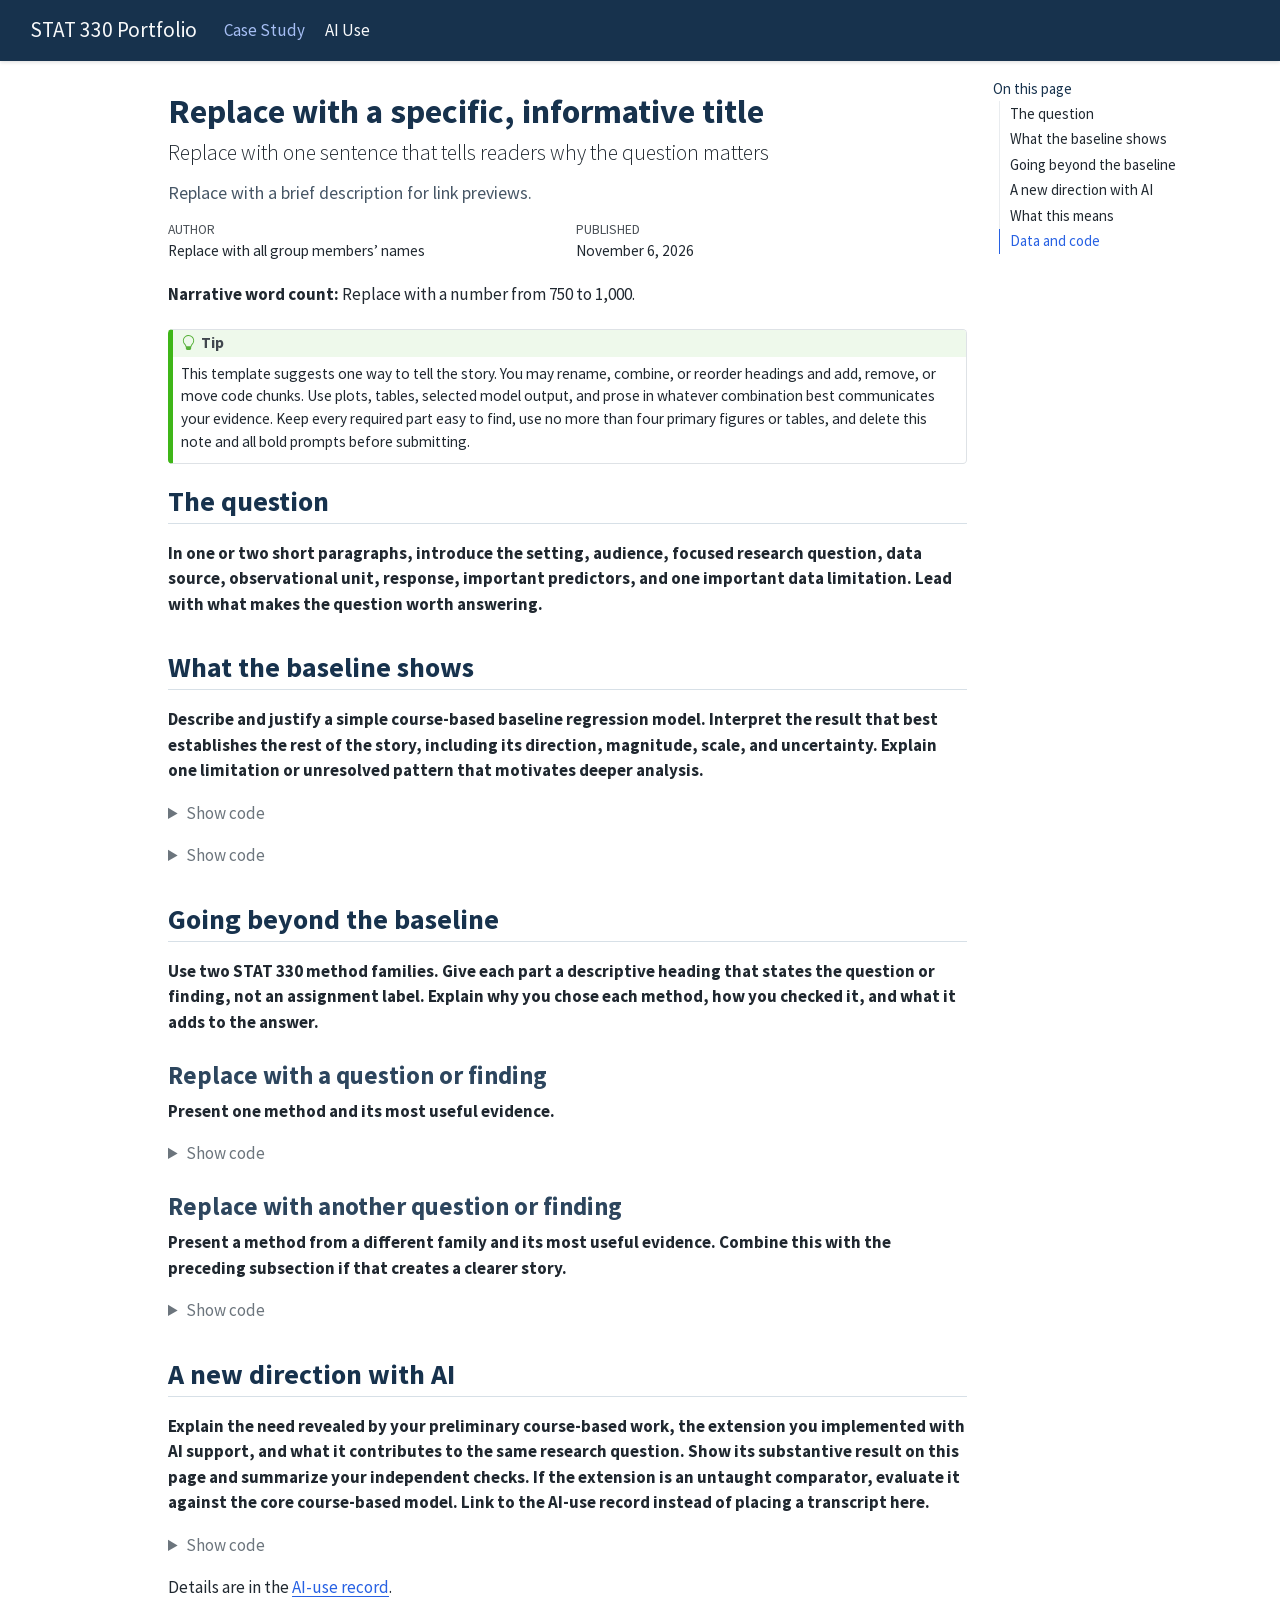
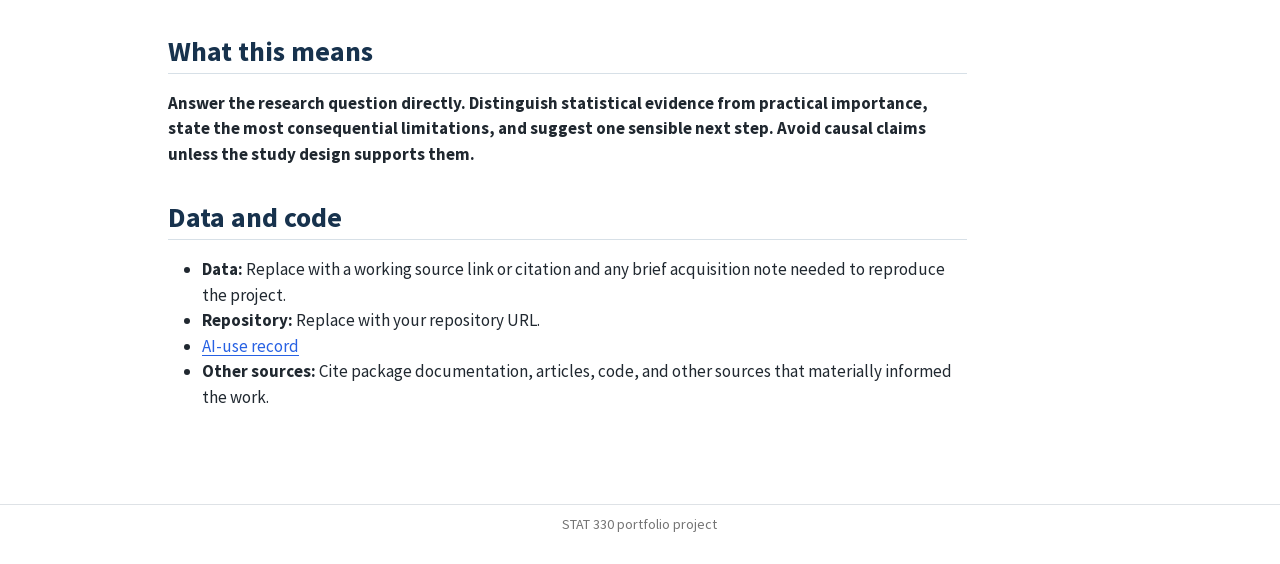
==== docs/index.html @ bcd92a67 "Moving folders" ====
<!DOCTYPE html>
<html xmlns="http://www.w3.org/1999/xhtml" lang="en" xml:lang="en"><head>

<meta charset="utf-8">
<meta name="generator" content="quarto-1.11.9">

<meta name="viewport" content="width=device-width, initial-scale=1.0, user-scalable=yes">

<meta name="author" content="Replace with all group members’ names">
<meta name="dcterms.date" content="2026-11-06">
<meta name="description" content="Replace with a brief description for link previews.">

<title>Replace with a specific, informative title – STAT 330 Portfolio</title>
<style>

span.smallcaps{font-variant: small-caps;}
div.columns{display: flex; gap: 1.5em;}
div.column{flex: auto;}
@media screen {
div.columns{gap: min(4vw, 1.5em);}
div.column{overflow-x: auto;}
}
div.hanging-indent{margin-left: 1.5em; text-indent: -1.5em;}
ul.task-list{list-style: none;}
ul.task-list li input[type="checkbox"] {
width: 0.8em;
margin: 0 0.8em 0.2em -1em;  vertical-align: middle;
}

html { -webkit-text-size-adjust: 100%; }
pre > code.sourceCode { white-space: pre; position: relative; }
pre > code.sourceCode > span { display: inline-block; line-height: 1.25; }
pre > code.sourceCode > span:empty { height: 1.2em; }
.sourceCode { overflow: visible; }
code.sourceCode > span { color: inherit; text-decoration: inherit; }
div.sourceCode { margin: 1em 0; }
pre.sourceCode { margin: 0; }
@media screen {
div.sourceCode { overflow: auto; }
}
@media print {
pre > code.sourceCode { white-space: pre-wrap; }
pre > code.sourceCode > span { text-indent: -5em; padding-left: 5em; }
}
pre.numberSource code
{ counter-reset: source-line 0; }
pre.numberSource code > span
{ position: relative; left: -4em; counter-increment: source-line; }
pre.numberSource code > span > a:first-child::before
{ content: counter(source-line);
position: relative; left: -1em; text-align: right; vertical-align: baseline;
border: none; display: inline-block;
-webkit-touch-callout: none; -webkit-user-select: none;
-khtml-user-select: none; -moz-user-select: none;
-ms-user-select: none; user-select: none;
padding: 0 4px; width: 4em;
}
pre.numberSource { margin-left: 3em; padding-left: 4px; }
div.sourceCode
{ }
@media screen {
pre > code.sourceCode > span > a:first-child::before { text-decoration: underline; }
}
</style>


<script>const headroomChanged = new CustomEvent("quarto-hrChanged", {
  detail: {},
  bubbles: true,
  cancelable: false,
  composed: false,
});

const announceDismiss = () => {
  const annEl = window.document.getElementById("quarto-announcement");
  if (annEl) {
    annEl.remove();

    const annId = annEl.getAttribute("data-announcement-id");
    window.localStorage.setItem(`quarto-announce-${annId}`, "true");
  }
};

const announceRegister = () => {
  const annEl = window.document.getElementById("quarto-announcement");
  if (annEl) {
    const annId = annEl.getAttribute("data-announcement-id");
    const isDismissed =
      window.localStorage.getItem(`quarto-announce-${annId}`) || false;
    if (isDismissed) {
      announceDismiss();
      return;
    } else {
      annEl.classList.remove("hidden");
    }

    const actionEl = annEl.querySelector(".quarto-announcement-action");
    if (actionEl) {
      actionEl.addEventListener("click", function (e) {
        e.preventDefault();
        // Hide the bar immediately
        announceDismiss();
      });
    }
  }
};

window.document.addEventListener("DOMContentLoaded", function () {
  let init = false;

  announceRegister();

  // Manage the back to top button, if one is present.
  let lastScrollTop = window.pageYOffset || document.documentElement.scrollTop;
  const scrollDownBuffer = 5;
  const scrollUpBuffer = 35;
  const btn = document.getElementById("quarto-back-to-top");
  const hideBackToTop = () => {
    btn.style.display = "none";
  };
  const showBackToTop = () => {
    btn.style.display = "inline-block";
  };
  if (btn) {
    window.document.addEventListener(
      "scroll",
      function () {
        const currentScrollTop =
          window.pageYOffset || document.documentElement.scrollTop;

        // Shows and hides the button 'intelligently' as the user scrolls
        if (currentScrollTop - scrollDownBuffer > lastScrollTop) {
          hideBackToTop();
          lastScrollTop = currentScrollTop <= 0 ? 0 : currentScrollTop;
        } else if (currentScrollTop < lastScrollTop - scrollUpBuffer) {
          showBackToTop();
          lastScrollTop = currentScrollTop <= 0 ? 0 : currentScrollTop;
        }

        // Show the button at the bottom, hides it at the top
        if (currentScrollTop <= 0) {
          hideBackToTop();
        } else if (
          window.innerHeight + currentScrollTop >=
          document.body.offsetHeight
        ) {
          showBackToTop();
        }
      },
      false
    );
  }

  function throttle(func, wait) {
    var timeout;
    return function () {
      const context = this;
      const args = arguments;
      const later = function () {
        clearTimeout(timeout);
        timeout = null;
        func.apply(context, args);
      };

      if (!timeout) {
        timeout = setTimeout(later, wait);
      }
    };
  }

  function headerOffset() {
    // Set an offset if there is are fixed top navbar
    const headerEl = window.document.querySelector("header.fixed-top");
    if (headerEl) {
      return headerEl.clientHeight;
    } else {
      return 0;
    }
  }

  function footerOffset() {
    const footerEl = window.document.querySelector("footer.footer");
    if (footerEl) {
      return footerEl.clientHeight;
    } else {
      return 0;
    }
  }

  function dashboardOffset() {
    const dashboardNavEl = window.document.getElementById(
      "quarto-dashboard-header"
    );
    if (dashboardNavEl !== null) {
      return dashboardNavEl.clientHeight;
    } else {
      return 0;
    }
  }

  function updateDocumentOffsetWithoutAnimation() {
    updateDocumentOffset(false);
  }

  function updateDocumentOffset(animated) {
    // set body offset
    const topOffset = headerOffset();
    const bodyOffset = topOffset + footerOffset() + dashboardOffset();
    const bodyEl = window.document.body;
    bodyEl.setAttribute("data-bs-offset", topOffset);
    bodyEl.style.paddingTop = topOffset + "px";

    // deal with sidebar offsets
    const sidebars = window.document.querySelectorAll(
      ".sidebar, .headroom-target"
    );
    sidebars.forEach((sidebar) => {
      if (!animated) {
        sidebar.classList.add("notransition");
        // Remove the no transition class after the animation has time to complete
        setTimeout(function () {
          sidebar.classList.remove("notransition");
        }, 201);
      }

      if (window.Headroom && sidebar.classList.contains("sidebar-unpinned")) {
        sidebar.style.top = "0";
        sidebar.style.maxHeight = "100vh";
      } else {
        sidebar.style.top = topOffset + "px";
        sidebar.style.maxHeight = "calc(100vh - " + topOffset + "px)";
      }
    });

    // allow space for footer
    const mainContainer = window.document.querySelector(".quarto-container");
    if (mainContainer) {
      mainContainer.style.minHeight = "calc(100vh - " + bodyOffset + "px)";
    }

    // link offset
    let linkStyle = window.document.querySelector("#quarto-target-style");
    if (!linkStyle) {
      linkStyle = window.document.createElement("style");
      linkStyle.setAttribute("id", "quarto-target-style");
      window.document.head.appendChild(linkStyle);
    }
    while (linkStyle.firstChild) {
      linkStyle.removeChild(linkStyle.firstChild);
    }
    if (topOffset > 0) {
      linkStyle.appendChild(
        window.document.createTextNode(`
      section:target::before {
        content: "";
        display: block;
        height: ${topOffset}px;
        margin: -${topOffset}px 0 0;
      }`)
      );
    }
    if (init) {
      window.dispatchEvent(headroomChanged);
    }
    init = true;
  }

  // initialize headroom
  var header = window.document.querySelector("#quarto-header");
  if (header && window.Headroom) {
    const headroom = new window.Headroom(header, {
      tolerance: 5,
      onPin: function () {
        const sidebars = window.document.querySelectorAll(
          ".sidebar, .headroom-target"
        );
        sidebars.forEach((sidebar) => {
          sidebar.classList.remove("sidebar-unpinned");
        });
        updateDocumentOffset();
      },
      onUnpin: function () {
        const sidebars = window.document.querySelectorAll(
          ".sidebar, .headroom-target"
        );
        sidebars.forEach((sidebar) => {
          sidebar.classList.add("sidebar-unpinned");
        });
        updateDocumentOffset();
      },
    });
    headroom.init();

    let frozen = false;
    window.quartoToggleHeadroom = function () {
      if (frozen) {
        headroom.unfreeze();
        frozen = false;
      } else {
        headroom.freeze();
        frozen = true;
      }
    };
  }

  window.addEventListener(
    "hashchange",
    function (e) {
      if (
        getComputedStyle(document.documentElement).scrollBehavior !== "smooth"
      ) {
        window.scrollTo(0, window.pageYOffset - headerOffset());
      }
    },
    false
  );

  // Observe size changed for the header
  const headerEl = window.document.querySelector("header.fixed-top");
  if (headerEl && window.ResizeObserver) {
    const observer = new window.ResizeObserver(() => {
      setTimeout(updateDocumentOffsetWithoutAnimation, 0);
    });
    observer.observe(headerEl, {
      attributes: true,
      childList: true,
      characterData: true,
    });
  } else {
    window.addEventListener(
      "resize",
      throttle(updateDocumentOffsetWithoutAnimation, 50)
    );
  }
  setTimeout(updateDocumentOffsetWithoutAnimation, 250);

  // fixup index.html links if we aren't on the filesystem
  if (window.location.protocol !== "file:") {
    const links = window.document.querySelectorAll("a");
    for (let i = 0; i < links.length; i++) {
      if (links[i].href) {
        links[i].dataset.originalHref = links[i].href;
        // only strip index.html at the end of the path (optionally followed
        // by a query or fragment) so that files like index.html.md
        // (alternate-format twins) are left alone (#14667)
        links[i].href = links[i].href.replace(/\/index\.html(?=[?#]|$)/, "/");
      }
    }

    // Fixup any sharing links that require urls
    // Append url to any sharing urls
    const sharingLinks = window.document.querySelectorAll(
      "a.sidebar-tools-main-item, a.quarto-navigation-tool, a.quarto-navbar-tools, a.quarto-navbar-tools-item"
    );
    for (let i = 0; i < sharingLinks.length; i++) {
      const sharingLink = sharingLinks[i];
      const href = sharingLink.getAttribute("href");
      if (href) {
        sharingLink.setAttribute(
          "href",
          href.replace("|url|", window.location.href)
        );
      }
    }

    // Scroll the active navigation item into view, if necessary
    const navSidebar = window.document.querySelector("nav#quarto-sidebar");
    if (navSidebar) {
      // Find the active item
      const activeItem = navSidebar.querySelector("li.sidebar-item a.active");
      if (activeItem) {
        // Wait for the scroll height and height to resolve by observing size changes on the
        // nav element that is scrollable
        const resizeObserver = new ResizeObserver((_entries) => {
          // The bottom of the element
          const elBottom = activeItem.offsetTop;
          const viewBottom = navSidebar.scrollTop + navSidebar.clientHeight;

          // The element height and scroll height are the same, then we are still loading
          if (viewBottom !== navSidebar.scrollHeight) {
            // Determine if the item isn't visible and scroll to it
            if (elBottom >= viewBottom) {
              navSidebar.scrollTop = elBottom;
            }

            // stop observing now since we've completed the scroll
            resizeObserver.unobserve(navSidebar);
          }
        });
        resizeObserver.observe(navSidebar);
      }
    }
  }
});
</script>
<script>/*!
 * headroom.js v0.12.0 - Give your page some headroom. Hide your header until you need it
 * Copyright (c) 2020 Nick Williams - http://wicky.nillia.ms/headroom.js
 * License: MIT
 */

!function(t,n){"object"==typeof exports&&"undefined"!=typeof module?module.exports=n():"function"==typeof define&&define.amd?define(n):(t=t||self).Headroom=n()}(this,function(){"use strict";function t(){return"undefined"!=typeof window}function d(t){return function(t){return t&&t.document&&function(t){return 9===t.nodeType}(t.document)}(t)?function(t){var n=t.document,o=n.body,s=n.documentElement;return{scrollHeight:function(){return Math.max(o.scrollHeight,s.scrollHeight,o.offsetHeight,s.offsetHeight,o.clientHeight,s.clientHeight)},height:function(){return t.innerHeight||s.clientHeight||o.clientHeight},scrollY:function(){return void 0!==t.pageYOffset?t.pageYOffset:(s||o.parentNode||o).scrollTop}}}(t):function(t){return{scrollHeight:function(){return Math.max(t.scrollHeight,t.offsetHeight,t.clientHeight)},height:function(){return Math.max(t.offsetHeight,t.clientHeight)},scrollY:function(){return t.scrollTop}}}(t)}function n(t,s,e){var n,o=function(){var n=!1;try{var t={get passive(){n=!0}};window.addEventListener("test",t,t),window.removeEventListener("test",t,t)}catch(t){n=!1}return n}(),i=!1,r=d(t),l=r.scrollY(),a={};function c(){var t=Math.round(r.scrollY()),n=r.height(),o=r.scrollHeight();a.scrollY=t,a.lastScrollY=l,a.direction=l<t?"down":"up",a.distance=Math.abs(t-l),a.isOutOfBounds=t<0||o<t+n,a.top=t<=s.offset[a.direction],a.bottom=o<=t+n,a.toleranceExceeded=a.distance>s.tolerance[a.direction],e(a),l=t,i=!1}function h(){i||(i=!0,n=requestAnimationFrame(c))}var u=!!o&&{passive:!0,capture:!1};return t.addEventListener("scroll",h,u),c(),{destroy:function(){cancelAnimationFrame(n),t.removeEventListener("scroll",h,u)}}}function o(t){return t===Object(t)?t:{down:t,up:t}}function s(t,n){n=n||{},Object.assign(this,s.options,n),this.classes=Object.assign({},s.options.classes,n.classes),this.elem=t,this.tolerance=o(this.tolerance),this.offset=o(this.offset),this.initialised=!1,this.frozen=!1}return s.prototype={constructor:s,init:function(){return s.cutsTheMustard&&!this.initialised&&(this.addClass("initial"),this.initialised=!0,setTimeout(function(t){t.scrollTracker=n(t.scroller,{offset:t.offset,tolerance:t.tolerance},t.update.bind(t))},100,this)),this},destroy:function(){this.initialised=!1,Object.keys(this.classes).forEach(this.removeClass,this),this.scrollTracker.destroy()},unpin:function(){!this.hasClass("pinned")&&this.hasClass("unpinned")||(this.addClass("unpinned"),this.removeClass("pinned"),this.onUnpin&&this.onUnpin.call(this))},pin:function(){this.hasClass("unpinned")&&(this.addClass("pinned"),this.removeClass("unpinned"),this.onPin&&this.onPin.call(this))},freeze:function(){this.frozen=!0,this.addClass("frozen")},unfreeze:function(){this.frozen=!1,this.removeClass("frozen")},top:function(){this.hasClass("top")||(this.addClass("top"),this.removeClass("notTop"),this.onTop&&this.onTop.call(this))},notTop:function(){this.hasClass("notTop")||(this.addClass("notTop"),this.removeClass("top"),this.onNotTop&&this.onNotTop.call(this))},bottom:function(){this.hasClass("bottom")||(this.addClass("bottom"),this.removeClass("notBottom"),this.onBottom&&this.onBottom.call(this))},notBottom:function(){this.hasClass("notBottom")||(this.addClass("notBottom"),this.removeClass("bottom"),this.onNotBottom&&this.onNotBottom.call(this))},shouldUnpin:function(t){return"down"===t.direction&&!t.top&&t.toleranceExceeded},shouldPin:function(t){return"up"===t.direction&&t.toleranceExceeded||t.top},addClass:function(t){this.elem.classList.add.apply(this.elem.classList,this.classes[t].split(" "))},removeClass:function(t){this.elem.classList.remove.apply(this.elem.classList,this.classes[t].split(" "))},hasClass:function(t){return this.classes[t].split(" ").every(function(t){return this.classList.contains(t)},this.elem)},update:function(t){t.isOutOfBounds||!0!==this.frozen&&(t.top?this.top():this.notTop(),t.bottom?this.bottom():this.notBottom(),this.shouldUnpin(t)?this.unpin():this.shouldPin(t)&&this.pin())}},s.options={tolerance:{up:0,down:0},offset:0,scroller:t()?window:null,classes:{frozen:"headroom--frozen",pinned:"headroom--pinned",unpinned:"headroom--unpinned",top:"headroom--top",notTop:"headroom--not-top",bottom:"headroom--bottom",notBottom:"headroom--not-bottom",initial:"headroom"}},s.cutsTheMustard=!!(t()&&function(){}.bind&&"classList"in document.documentElement&&Object.assign&&Object.keys&&requestAnimationFrame),s});
</script>
<script>/*!
 * clipboard.js v2.0.11
 * https://clipboardjs.com/
 *
 * Licensed MIT © Zeno Rocha
 */
!function(t,e){"object"==typeof exports&&"object"==typeof module?module.exports=e():"function"==typeof define&&define.amd?define([],e):"object"==typeof exports?exports.ClipboardJS=e():t.ClipboardJS=e()}(this,function(){return n={686:function(t,e,n){"use strict";n.d(e,{default:function(){return b}});var e=n(279),i=n.n(e),e=n(370),u=n.n(e),e=n(817),r=n.n(e);function c(t){try{return document.execCommand(t)}catch(t){return}}var a=function(t){t=r()(t);return c("cut"),t};function o(t,e){var n,o,t=(n=t,o="rtl"===document.documentElement.getAttribute("dir"),(t=document.createElement("textarea")).style.fontSize="12pt",t.style.border="0",t.style.padding="0",t.style.margin="0",t.style.position="absolute",t.style[o?"right":"left"]="-9999px",o=window.pageYOffset||document.documentElement.scrollTop,t.style.top="".concat(o,"px"),t.setAttribute("readonly",""),t.value=n,t);return e.container.appendChild(t),e=r()(t),c("copy"),t.remove(),e}var f=function(t){var e=1<arguments.length&&void 0!==arguments[1]?arguments[1]:{container:document.body},n="";return"string"==typeof t?n=o(t,e):t instanceof HTMLInputElement&&!["text","search","url","tel","password"].includes(null==t?void 0:t.type)?n=o(t.value,e):(n=r()(t),c("copy")),n};function l(t){return(l="function"==typeof Symbol&&"symbol"==typeof Symbol.iterator?function(t){return typeof t}:function(t){return t&&"function"==typeof Symbol&&t.constructor===Symbol&&t!==Symbol.prototype?"symbol":typeof t})(t)}var s=function(){var t=0<arguments.length&&void 0!==arguments[0]?arguments[0]:{},e=t.action,n=void 0===e?"copy":e,o=t.container,e=t.target,t=t.text;if("copy"!==n&&"cut"!==n)throw new Error('Invalid "action" value, use either "copy" or "cut"');if(void 0!==e){if(!e||"object"!==l(e)||1!==e.nodeType)throw new Error('Invalid "target" value, use a valid Element');if("copy"===n&&e.hasAttribute("disabled"))throw new Error('Invalid "target" attribute. Please use "readonly" instead of "disabled" attribute');if("cut"===n&&(e.hasAttribute("readonly")||e.hasAttribute("disabled")))throw new Error('Invalid "target" attribute. You can\'t cut text from elements with "readonly" or "disabled" attributes')}return t?f(t,{container:o}):e?"cut"===n?a(e):f(e,{container:o}):void 0};function p(t){return(p="function"==typeof Symbol&&"symbol"==typeof Symbol.iterator?function(t){return typeof t}:function(t){return t&&"function"==typeof Symbol&&t.constructor===Symbol&&t!==Symbol.prototype?"symbol":typeof t})(t)}function d(t,e){for(var n=0;n<e.length;n++){var o=e[n];o.enumerable=o.enumerable||!1,o.configurable=!0,"value"in o&&(o.writable=!0),Object.defineProperty(t,o.key,o)}}function y(t,e){return(y=Object.setPrototypeOf||function(t,e){return t.__proto__=e,t})(t,e)}function h(n){var o=function(){if("undefined"==typeof Reflect||!Reflect.construct)return!1;if(Reflect.construct.sham)return!1;if("function"==typeof Proxy)return!0;try{return Date.prototype.toString.call(Reflect.construct(Date,[],function(){})),!0}catch(t){return!1}}();return function(){var t,e=v(n);return t=o?(t=v(this).constructor,Reflect.construct(e,arguments,t)):e.apply(this,arguments),e=this,!(t=t)||"object"!==p(t)&&"function"!=typeof t?function(t){if(void 0!==t)return t;throw new ReferenceError("this hasn't been initialised - super() hasn't been called")}(e):t}}function v(t){return(v=Object.setPrototypeOf?Object.getPrototypeOf:function(t){return t.__proto__||Object.getPrototypeOf(t)})(t)}function m(t,e){t="data-clipboard-".concat(t);if(e.hasAttribute(t))return e.getAttribute(t)}var b=function(){!function(t,e){if("function"!=typeof e&&null!==e)throw new TypeError("Super expression must either be null or a function");t.prototype=Object.create(e&&e.prototype,{constructor:{value:t,writable:!0,configurable:!0}}),e&&y(t,e)}(r,i());var t,e,n,o=h(r);function r(t,e){var n;return function(t){if(!(t instanceof r))throw new TypeError("Cannot call a class as a function")}(this),(n=o.call(this)).resolveOptions(e),n.listenClick(t),n}return t=r,n=[{key:"copy",value:function(t){var e=1<arguments.length&&void 0!==arguments[1]?arguments[1]:{container:document.body};return f(t,e)}},{key:"cut",value:function(t){return a(t)}},{key:"isSupported",value:function(){var t=0<arguments.length&&void 0!==arguments[0]?arguments[0]:["copy","cut"],t="string"==typeof t?[t]:t,e=!!document.queryCommandSupported;return t.forEach(function(t){e=e&&!!document.queryCommandSupported(t)}),e}}],(e=[{key:"resolveOptions",value:function(){var t=0<arguments.length&&void 0!==arguments[0]?arguments[0]:{};this.action="function"==typeof t.action?t.action:this.defaultAction,this.target="function"==typeof t.target?t.target:this.defaultTarget,this.text="function"==typeof t.text?t.text:this.defaultText,this.container="object"===p(t.container)?t.container:document.body}},{key:"listenClick",value:function(t){var e=this;this.listener=u()(t,"click",function(t){return e.onClick(t)})}},{key:"onClick",value:function(t){var e=t.delegateTarget||t.currentTarget,n=this.action(e)||"copy",t=s({action:n,container:this.container,target:this.target(e),text:this.text(e)});this.emit(t?"success":"error",{action:n,text:t,trigger:e,clearSelection:function(){e&&e.focus(),window.getSelection().removeAllRanges()}})}},{key:"defaultAction",value:function(t){return m("action",t)}},{key:"defaultTarget",value:function(t){t=m("target",t);if(t)return document.querySelector(t)}},{key:"defaultText",value:function(t){return m("text",t)}},{key:"destroy",value:function(){this.listener.destroy()}}])&&d(t.prototype,e),n&&d(t,n),r}()},828:function(t){var e;"undefined"==typeof Element||Element.prototype.matches||((e=Element.prototype).matches=e.matchesSelector||e.mozMatchesSelector||e.msMatchesSelector||e.oMatchesSelector||e.webkitMatchesSelector),t.exports=function(t,e){for(;t&&9!==t.nodeType;){if("function"==typeof t.matches&&t.matches(e))return t;t=t.parentNode}}},438:function(t,e,n){var u=n(828);function i(t,e,n,o,r){var i=function(e,n,t,o){return function(t){t.delegateTarget=u(t.target,n),t.delegateTarget&&o.call(e,t)}}.apply(this,arguments);return t.addEventListener(n,i,r),{destroy:function(){t.removeEventListener(n,i,r)}}}t.exports=function(t,e,n,o,r){return"function"==typeof t.addEventListener?i.apply(null,arguments):"function"==typeof n?i.bind(null,document).apply(null,arguments):("string"==typeof t&&(t=document.querySelectorAll(t)),Array.prototype.map.call(t,function(t){return i(t,e,n,o,r)}))}},879:function(t,n){n.node=function(t){return void 0!==t&&t instanceof HTMLElement&&1===t.nodeType},n.nodeList=function(t){var e=Object.prototype.toString.call(t);return void 0!==t&&("[object NodeList]"===e||"[object HTMLCollection]"===e)&&"length"in t&&(0===t.length||n.node(t[0]))},n.string=function(t){return"string"==typeof t||t instanceof String},n.fn=function(t){return"[object Function]"===Object.prototype.toString.call(t)}},370:function(t,e,n){var f=n(879),l=n(438);t.exports=function(t,e,n){if(!t&&!e&&!n)throw new Error("Missing required arguments");if(!f.string(e))throw new TypeError("Second argument must be a String");if(!f.fn(n))throw new TypeError("Third argument must be a Function");if(f.node(t))return c=e,a=n,(u=t).addEventListener(c,a),{destroy:function(){u.removeEventListener(c,a)}};if(f.nodeList(t))return o=t,r=e,i=n,Array.prototype.forEach.call(o,function(t){t.addEventListener(r,i)}),{destroy:function(){Array.prototype.forEach.call(o,function(t){t.removeEventListener(r,i)})}};if(f.string(t))return t=t,e=e,n=n,l(document.body,t,e,n);throw new TypeError("First argument must be a String, HTMLElement, HTMLCollection, or NodeList");var o,r,i,u,c,a}},817:function(t){t.exports=function(t){var e,n="SELECT"===t.nodeName?(t.focus(),t.value):"INPUT"===t.nodeName||"TEXTAREA"===t.nodeName?((e=t.hasAttribute("readonly"))||t.setAttribute("readonly",""),t.select(),t.setSelectionRange(0,t.value.length),e||t.removeAttribute("readonly"),t.value):(t.hasAttribute("contenteditable")&&t.focus(),n=window.getSelection(),(e=document.createRange()).selectNodeContents(t),n.removeAllRanges(),n.addRange(e),n.toString());return n}},279:function(t){function e(){}e.prototype={on:function(t,e,n){var o=this.e||(this.e={});return(o[t]||(o[t]=[])).push({fn:e,ctx:n}),this},once:function(t,e,n){var o=this;function r(){o.off(t,r),e.apply(n,arguments)}return r._=e,this.on(t,r,n)},emit:function(t){for(var e=[].slice.call(arguments,1),n=((this.e||(this.e={}))[t]||[]).slice(),o=0,r=n.length;o<r;o++)n[o].fn.apply(n[o].ctx,e);return this},off:function(t,e){var n=this.e||(this.e={}),o=n[t],r=[];if(o&&e)for(var i=0,u=o.length;i<u;i++)o[i].fn!==e&&o[i].fn._!==e&&r.push(o[i]);return r.length?n[t]=r:delete n[t],this}},t.exports=e,t.exports.TinyEmitter=e}},r={},o.n=function(t){var e=t&&t.__esModule?function(){return t.default}:function(){return t};return o.d(e,{a:e}),e},o.d=function(t,e){for(var n in e)o.o(e,n)&&!o.o(t,n)&&Object.defineProperty(t,n,{enumerable:!0,get:e[n]})},o.o=function(t,e){return Object.prototype.hasOwnProperty.call(t,e)},o(686).default;function o(t){if(r[t])return r[t].exports;var e=r[t]={exports:{}};return n[t](e,e.exports,o),e.exports}var n,r});</script>
<script src="[data-uri]" type="module"></script>
<script src="[data-uri]" type="module"></script>
<script src="[data-uri]" type="module"></script>
<script>/**
 * @popperjs/core v2.11.7 - MIT License
 */

!function(e,t){"object"==typeof exports&&"undefined"!=typeof module?t(exports):"function"==typeof define&&define.amd?define(["exports"],t):t((e="undefined"!=typeof globalThis?globalThis:e||self).Popper={})}(this,(function(e){"use strict";function t(e){if(null==e)return window;if("[object Window]"!==e.toString()){var t=e.ownerDocument;return t&&t.defaultView||window}return e}function n(e){return e instanceof t(e).Element||e instanceof Element}function r(e){return e instanceof t(e).HTMLElement||e instanceof HTMLElement}function o(e){return"undefined"!=typeof ShadowRoot&&(e instanceof t(e).ShadowRoot||e instanceof ShadowRoot)}var i=Math.max,a=Math.min,s=Math.round;function f(){var e=navigator.userAgentData;return null!=e&&e.brands&&Array.isArray(e.brands)?e.brands.map((function(e){return e.brand+"/"+e.version})).join(" "):navigator.userAgent}function c(){return!/^((?!chrome|android).)*safari/i.test(f())}function p(e,o,i){void 0===o&&(o=!1),void 0===i&&(i=!1);var a=e.getBoundingClientRect(),f=1,p=1;o&&r(e)&&(f=e.offsetWidth>0&&s(a.width)/e.offsetWidth||1,p=e.offsetHeight>0&&s(a.height)/e.offsetHeight||1);var u=(n(e)?t(e):window).visualViewport,l=!c()&&i,d=(a.left+(l&&u?u.offsetLeft:0))/f,h=(a.top+(l&&u?u.offsetTop:0))/p,m=a.width/f,v=a.height/p;return{width:m,height:v,top:h,right:d+m,bottom:h+v,left:d,x:d,y:h}}function u(e){var n=t(e);return{scrollLeft:n.pageXOffset,scrollTop:n.pageYOffset}}function l(e){return e?(e.nodeName||"").toLowerCase():null}function d(e){return((n(e)?e.ownerDocument:e.document)||window.document).documentElement}function h(e){return p(d(e)).left+u(e).scrollLeft}function m(e){return t(e).getComputedStyle(e)}function v(e){var t=m(e),n=t.overflow,r=t.overflowX,o=t.overflowY;return/auto|scroll|overlay|hidden/.test(n+o+r)}function y(e,n,o){void 0===o&&(o=!1);var i,a,f=r(n),c=r(n)&&function(e){var t=e.getBoundingClientRect(),n=s(t.width)/e.offsetWidth||1,r=s(t.height)/e.offsetHeight||1;return 1!==n||1!==r}(n),m=d(n),y=p(e,c,o),g={scrollLeft:0,scrollTop:0},b={x:0,y:0};return(f||!f&&!o)&&(("body"!==l(n)||v(m))&&(g=(i=n)!==t(i)&&r(i)?{scrollLeft:(a=i).scrollLeft,scrollTop:a.scrollTop}:u(i)),r(n)?((b=p(n,!0)).x+=n.clientLeft,b.y+=n.clientTop):m&&(b.x=h(m))),{x:y.left+g.scrollLeft-b.x,y:y.top+g.scrollTop-b.y,width:y.width,height:y.height}}function g(e){var t=p(e),n=e.offsetWidth,r=e.offsetHeight;return Math.abs(t.width-n)<=1&&(n=t.width),Math.abs(t.height-r)<=1&&(r=t.height),{x:e.offsetLeft,y:e.offsetTop,width:n,height:r}}function b(e){return"html"===l(e)?e:e.assignedSlot||e.parentNode||(o(e)?e.host:null)||d(e)}function x(e){return["html","body","#document"].indexOf(l(e))>=0?e.ownerDocument.body:r(e)&&v(e)?e:x(b(e))}function w(e,n){var r;void 0===n&&(n=[]);var o=x(e),i=o===(null==(r=e.ownerDocument)?void 0:r.body),a=t(o),s=i?[a].concat(a.visualViewport||[],v(o)?o:[]):o,f=n.concat(s);return i?f:f.concat(w(b(s)))}function O(e){return["table","td","th"].indexOf(l(e))>=0}function j(e){return r(e)&&"fixed"!==m(e).position?e.offsetParent:null}function E(e){for(var n=t(e),i=j(e);i&&O(i)&&"static"===m(i).position;)i=j(i);return i&&("html"===l(i)||"body"===l(i)&&"static"===m(i).position)?n:i||function(e){var t=/firefox/i.test(f());if(/Trident/i.test(f())&&r(e)&&"fixed"===m(e).position)return null;var n=b(e);for(o(n)&&(n=n.host);r(n)&&["html","body"].indexOf(l(n))<0;){var i=m(n);if("none"!==i.transform||"none"!==i.perspective||"paint"===i.contain||-1!==["transform","perspective"].indexOf(i.willChange)||t&&"filter"===i.willChange||t&&i.filter&&"none"!==i.filter)return n;n=n.parentNode}return null}(e)||n}var D="top",A="bottom",L="right",P="left",M="auto",k=[D,A,L,P],W="start",B="end",H="viewport",T="popper",R=k.reduce((function(e,t){return e.concat([t+"-"+W,t+"-"+B])}),[]),S=[].concat(k,[M]).reduce((function(e,t){return e.concat([t,t+"-"+W,t+"-"+B])}),[]),V=["beforeRead","read","afterRead","beforeMain","main","afterMain","beforeWrite","write","afterWrite"];function q(e){var t=new Map,n=new Set,r=[];function o(e){n.add(e.name),[].concat(e.requires||[],e.requiresIfExists||[]).forEach((function(e){if(!n.has(e)){var r=t.get(e);r&&o(r)}})),r.push(e)}return e.forEach((function(e){t.set(e.name,e)})),e.forEach((function(e){n.has(e.name)||o(e)})),r}function C(e){return e.split("-")[0]}function N(e,t){var n=t.getRootNode&&t.getRootNode();if(e.contains(t))return!0;if(n&&o(n)){var r=t;do{if(r&&e.isSameNode(r))return!0;r=r.parentNode||r.host}while(r)}return!1}function I(e){return Object.assign({},e,{left:e.x,top:e.y,right:e.x+e.width,bottom:e.y+e.height})}function _(e,r,o){return r===H?I(function(e,n){var r=t(e),o=d(e),i=r.visualViewport,a=o.clientWidth,s=o.clientHeight,f=0,p=0;if(i){a=i.width,s=i.height;var u=c();(u||!u&&"fixed"===n)&&(f=i.offsetLeft,p=i.offsetTop)}return{width:a,height:s,x:f+h(e),y:p}}(e,o)):n(r)?function(e,t){var n=p(e,!1,"fixed"===t);return n.top=n.top+e.clientTop,n.left=n.left+e.clientLeft,n.bottom=n.top+e.clientHeight,n.right=n.left+e.clientWidth,n.width=e.clientWidth,n.height=e.clientHeight,n.x=n.left,n.y=n.top,n}(r,o):I(function(e){var t,n=d(e),r=u(e),o=null==(t=e.ownerDocument)?void 0:t.body,a=i(n.scrollWidth,n.clientWidth,o?o.scrollWidth:0,o?o.clientWidth:0),s=i(n.scrollHeight,n.clientHeight,o?o.scrollHeight:0,o?o.clientHeight:0),f=-r.scrollLeft+h(e),c=-r.scrollTop;return"rtl"===m(o||n).direction&&(f+=i(n.clientWidth,o?o.clientWidth:0)-a),{width:a,height:s,x:f,y:c}}(d(e)))}function F(e,t,o,s){var f="clippingParents"===t?function(e){var t=w(b(e)),o=["absolute","fixed"].indexOf(m(e).position)>=0&&r(e)?E(e):e;return n(o)?t.filter((function(e){return n(e)&&N(e,o)&&"body"!==l(e)})):[]}(e):[].concat(t),c=[].concat(f,[o]),p=c[0],u=c.reduce((function(t,n){var r=_(e,n,s);return t.top=i(r.top,t.top),t.right=a(r.right,t.right),t.bottom=a(r.bottom,t.bottom),t.left=i(r.left,t.left),t}),_(e,p,s));return u.width=u.right-u.left,u.height=u.bottom-u.top,u.x=u.left,u.y=u.top,u}function U(e){return e.split("-")[1]}function z(e){return["top","bottom"].indexOf(e)>=0?"x":"y"}function X(e){var t,n=e.reference,r=e.element,o=e.placement,i=o?C(o):null,a=o?U(o):null,s=n.x+n.width/2-r.width/2,f=n.y+n.height/2-r.height/2;switch(i){case D:t={x:s,y:n.y-r.height};break;case A:t={x:s,y:n.y+n.height};break;case L:t={x:n.x+n.width,y:f};break;case P:t={x:n.x-r.width,y:f};break;default:t={x:n.x,y:n.y}}var c=i?z(i):null;if(null!=c){var p="y"===c?"height":"width";switch(a){case W:t[c]=t[c]-(n[p]/2-r[p]/2);break;case B:t[c]=t[c]+(n[p]/2-r[p]/2)}}return t}function Y(e){return Object.assign({},{top:0,right:0,bottom:0,left:0},e)}function G(e,t){return t.reduce((function(t,n){return t[n]=e,t}),{})}function J(e,t){void 0===t&&(t={});var r=t,o=r.placement,i=void 0===o?e.placement:o,a=r.strategy,s=void 0===a?e.strategy:a,f=r.boundary,c=void 0===f?"clippingParents":f,u=r.rootBoundary,l=void 0===u?H:u,h=r.elementContext,m=void 0===h?T:h,v=r.altBoundary,y=void 0!==v&&v,g=r.padding,b=void 0===g?0:g,x=Y("number"!=typeof b?b:G(b,k)),w=m===T?"reference":T,O=e.rects.popper,j=e.elements[y?w:m],E=F(n(j)?j:j.contextElement||d(e.elements.popper),c,l,s),P=p(e.elements.reference),M=X({reference:P,element:O,strategy:"absolute",placement:i}),W=I(Object.assign({},O,M)),B=m===T?W:P,R={top:E.top-B.top+x.top,bottom:B.bottom-E.bottom+x.bottom,left:E.left-B.left+x.left,right:B.right-E.right+x.right},S=e.modifiersData.offset;if(m===T&&S){var V=S[i];Object.keys(R).forEach((function(e){var t=[L,A].indexOf(e)>=0?1:-1,n=[D,A].indexOf(e)>=0?"y":"x";R[e]+=V[n]*t}))}return R}var K={placement:"bottom",modifiers:[],strategy:"absolute"};function Q(){for(var e=arguments.length,t=new Array(e),n=0;n<e;n++)t[n]=arguments[n];return!t.some((function(e){return!(e&&"function"==typeof e.getBoundingClientRect)}))}function Z(e){void 0===e&&(e={});var t=e,r=t.defaultModifiers,o=void 0===r?[]:r,i=t.defaultOptions,a=void 0===i?K:i;return function(e,t,r){void 0===r&&(r=a);var i,s,f={placement:"bottom",orderedModifiers:[],options:Object.assign({},K,a),modifiersData:{},elements:{reference:e,popper:t},attributes:{},styles:{}},c=[],p=!1,u={state:f,setOptions:function(r){var i="function"==typeof r?r(f.options):r;l(),f.options=Object.assign({},a,f.options,i),f.scrollParents={reference:n(e)?w(e):e.contextElement?w(e.contextElement):[],popper:w(t)};var s,p,d=function(e){var t=q(e);return V.reduce((function(e,n){return e.concat(t.filter((function(e){return e.phase===n})))}),[])}((s=[].concat(o,f.options.modifiers),p=s.reduce((function(e,t){var n=e[t.name];return e[t.name]=n?Object.assign({},n,t,{options:Object.assign({},n.options,t.options),data:Object.assign({},n.data,t.data)}):t,e}),{}),Object.keys(p).map((function(e){return p[e]}))));return f.orderedModifiers=d.filter((function(e){return e.enabled})),f.orderedModifiers.forEach((function(e){var t=e.name,n=e.options,r=void 0===n?{}:n,o=e.effect;if("function"==typeof o){var i=o({state:f,name:t,instance:u,options:r}),a=function(){};c.push(i||a)}})),u.update()},forceUpdate:function(){if(!p){var e=f.elements,t=e.reference,n=e.popper;if(Q(t,n)){f.rects={reference:y(t,E(n),"fixed"===f.options.strategy),popper:g(n)},f.reset=!1,f.placement=f.options.placement,f.orderedModifiers.forEach((function(e){return f.modifiersData[e.name]=Object.assign({},e.data)}));for(var r=0;r<f.orderedModifiers.length;r++)if(!0!==f.reset){var o=f.orderedModifiers[r],i=o.fn,a=o.options,s=void 0===a?{}:a,c=o.name;"function"==typeof i&&(f=i({state:f,options:s,name:c,instance:u})||f)}else f.reset=!1,r=-1}}},update:(i=function(){return new Promise((function(e){u.forceUpdate(),e(f)}))},function(){return s||(s=new Promise((function(e){Promise.resolve().then((function(){s=void 0,e(i())}))}))),s}),destroy:function(){l(),p=!0}};if(!Q(e,t))return u;function l(){c.forEach((function(e){return e()})),c=[]}return u.setOptions(r).then((function(e){!p&&r.onFirstUpdate&&r.onFirstUpdate(e)})),u}}var $={passive:!0};var ee={name:"eventListeners",enabled:!0,phase:"write",fn:function(){},effect:function(e){var n=e.state,r=e.instance,o=e.options,i=o.scroll,a=void 0===i||i,s=o.resize,f=void 0===s||s,c=t(n.elements.popper),p=[].concat(n.scrollParents.reference,n.scrollParents.popper);return a&&p.forEach((function(e){e.addEventListener("scroll",r.update,$)})),f&&c.addEventListener("resize",r.update,$),function(){a&&p.forEach((function(e){e.removeEventListener("scroll",r.update,$)})),f&&c.removeEventListener("resize",r.update,$)}},data:{}};var te={name:"popperOffsets",enabled:!0,phase:"read",fn:function(e){var t=e.state,n=e.name;t.modifiersData[n]=X({reference:t.rects.reference,element:t.rects.popper,strategy:"absolute",placement:t.placement})},data:{}},ne={top:"auto",right:"auto",bottom:"auto",left:"auto"};function re(e){var n,r=e.popper,o=e.popperRect,i=e.placement,a=e.variation,f=e.offsets,c=e.position,p=e.gpuAcceleration,u=e.adaptive,l=e.roundOffsets,h=e.isFixed,v=f.x,y=void 0===v?0:v,g=f.y,b=void 0===g?0:g,x="function"==typeof l?l({x:y,y:b}):{x:y,y:b};y=x.x,b=x.y;var w=f.hasOwnProperty("x"),O=f.hasOwnProperty("y"),j=P,M=D,k=window;if(u){var W=E(r),H="clientHeight",T="clientWidth";if(W===t(r)&&"static"!==m(W=d(r)).position&&"absolute"===c&&(H="scrollHeight",T="scrollWidth"),W=W,i===D||(i===P||i===L)&&a===B)M=A,b-=(h&&W===k&&k.visualViewport?k.visualViewport.height:W[H])-o.height,b*=p?1:-1;if(i===P||(i===D||i===A)&&a===B)j=L,y-=(h&&W===k&&k.visualViewport?k.visualViewport.width:W[T])-o.width,y*=p?1:-1}var R,S=Object.assign({position:c},u&&ne),V=!0===l?function(e,t){var n=e.x,r=e.y,o=t.devicePixelRatio||1;return{x:s(n*o)/o||0,y:s(r*o)/o||0}}({x:y,y:b},t(r)):{x:y,y:b};return y=V.x,b=V.y,p?Object.assign({},S,((R={})[M]=O?"0":"",R[j]=w?"0":"",R.transform=(k.devicePixelRatio||1)<=1?"translate("+y+"px, "+b+"px)":"translate3d("+y+"px, "+b+"px, 0)",R)):Object.assign({},S,((n={})[M]=O?b+"px":"",n[j]=w?y+"px":"",n.transform="",n))}var oe={name:"computeStyles",enabled:!0,phase:"beforeWrite",fn:function(e){var t=e.state,n=e.options,r=n.gpuAcceleration,o=void 0===r||r,i=n.adaptive,a=void 0===i||i,s=n.roundOffsets,f=void 0===s||s,c={placement:C(t.placement),variation:U(t.placement),popper:t.elements.popper,popperRect:t.rects.popper,gpuAcceleration:o,isFixed:"fixed"===t.options.strategy};null!=t.modifiersData.popperOffsets&&(t.styles.popper=Object.assign({},t.styles.popper,re(Object.assign({},c,{offsets:t.modifiersData.popperOffsets,position:t.options.strategy,adaptive:a,roundOffsets:f})))),null!=t.modifiersData.arrow&&(t.styles.arrow=Object.assign({},t.styles.arrow,re(Object.assign({},c,{offsets:t.modifiersData.arrow,position:"absolute",adaptive:!1,roundOffsets:f})))),t.attributes.popper=Object.assign({},t.attributes.popper,{"data-popper-placement":t.placement})},data:{}};var ie={name:"applyStyles",enabled:!0,phase:"write",fn:function(e){var t=e.state;Object.keys(t.elements).forEach((function(e){var n=t.styles[e]||{},o=t.attributes[e]||{},i=t.elements[e];r(i)&&l(i)&&(Object.assign(i.style,n),Object.keys(o).forEach((function(e){var t=o[e];!1===t?i.removeAttribute(e):i.setAttribute(e,!0===t?"":t)})))}))},effect:function(e){var t=e.state,n={popper:{position:t.options.strategy,left:"0",top:"0",margin:"0"},arrow:{position:"absolute"},reference:{}};return Object.assign(t.elements.popper.style,n.popper),t.styles=n,t.elements.arrow&&Object.assign(t.elements.arrow.style,n.arrow),function(){Object.keys(t.elements).forEach((function(e){var o=t.elements[e],i=t.attributes[e]||{},a=Object.keys(t.styles.hasOwnProperty(e)?t.styles[e]:n[e]).reduce((function(e,t){return e[t]="",e}),{});r(o)&&l(o)&&(Object.assign(o.style,a),Object.keys(i).forEach((function(e){o.removeAttribute(e)})))}))}},requires:["computeStyles"]};var ae={name:"offset",enabled:!0,phase:"main",requires:["popperOffsets"],fn:function(e){var t=e.state,n=e.options,r=e.name,o=n.offset,i=void 0===o?[0,0]:o,a=S.reduce((function(e,n){return e[n]=function(e,t,n){var r=C(e),o=[P,D].indexOf(r)>=0?-1:1,i="function"==typeof n?n(Object.assign({},t,{placement:e})):n,a=i[0],s=i[1];return a=a||0,s=(s||0)*o,[P,L].indexOf(r)>=0?{x:s,y:a}:{x:a,y:s}}(n,t.rects,i),e}),{}),s=a[t.placement],f=s.x,c=s.y;null!=t.modifiersData.popperOffsets&&(t.modifiersData.popperOffsets.x+=f,t.modifiersData.popperOffsets.y+=c),t.modifiersData[r]=a}},se={left:"right",right:"left",bottom:"top",top:"bottom"};function fe(e){return e.replace(/left|right|bottom|top/g,(function(e){return se[e]}))}var ce={start:"end",end:"start"};function pe(e){return e.replace(/start|end/g,(function(e){return ce[e]}))}function ue(e,t){void 0===t&&(t={});var n=t,r=n.placement,o=n.boundary,i=n.rootBoundary,a=n.padding,s=n.flipVariations,f=n.allowedAutoPlacements,c=void 0===f?S:f,p=U(r),u=p?s?R:R.filter((function(e){return U(e)===p})):k,l=u.filter((function(e){return c.indexOf(e)>=0}));0===l.length&&(l=u);var d=l.reduce((function(t,n){return t[n]=J(e,{placement:n,boundary:o,rootBoundary:i,padding:a})[C(n)],t}),{});return Object.keys(d).sort((function(e,t){return d[e]-d[t]}))}var le={name:"flip",enabled:!0,phase:"main",fn:function(e){var t=e.state,n=e.options,r=e.name;if(!t.modifiersData[r]._skip){for(var o=n.mainAxis,i=void 0===o||o,a=n.altAxis,s=void 0===a||a,f=n.fallbackPlacements,c=n.padding,p=n.boundary,u=n.rootBoundary,l=n.altBoundary,d=n.flipVariations,h=void 0===d||d,m=n.allowedAutoPlacements,v=t.options.placement,y=C(v),g=f||(y===v||!h?[fe(v)]:function(e){if(C(e)===M)return[];var t=fe(e);return[pe(e),t,pe(t)]}(v)),b=[v].concat(g).reduce((function(e,n){return e.concat(C(n)===M?ue(t,{placement:n,boundary:p,rootBoundary:u,padding:c,flipVariations:h,allowedAutoPlacements:m}):n)}),[]),x=t.rects.reference,w=t.rects.popper,O=new Map,j=!0,E=b[0],k=0;k<b.length;k++){var B=b[k],H=C(B),T=U(B)===W,R=[D,A].indexOf(H)>=0,S=R?"width":"height",V=J(t,{placement:B,boundary:p,rootBoundary:u,altBoundary:l,padding:c}),q=R?T?L:P:T?A:D;x[S]>w[S]&&(q=fe(q));var N=fe(q),I=[];if(i&&I.push(V[H]<=0),s&&I.push(V[q]<=0,V[N]<=0),I.every((function(e){return e}))){E=B,j=!1;break}O.set(B,I)}if(j)for(var _=function(e){var t=b.find((function(t){var n=O.get(t);if(n)return n.slice(0,e).every((function(e){return e}))}));if(t)return E=t,"break"},F=h?3:1;F>0;F--){if("break"===_(F))break}t.placement!==E&&(t.modifiersData[r]._skip=!0,t.placement=E,t.reset=!0)}},requiresIfExists:["offset"],data:{_skip:!1}};function de(e,t,n){return i(e,a(t,n))}var he={name:"preventOverflow",enabled:!0,phase:"main",fn:function(e){var t=e.state,n=e.options,r=e.name,o=n.mainAxis,s=void 0===o||o,f=n.altAxis,c=void 0!==f&&f,p=n.boundary,u=n.rootBoundary,l=n.altBoundary,d=n.padding,h=n.tether,m=void 0===h||h,v=n.tetherOffset,y=void 0===v?0:v,b=J(t,{boundary:p,rootBoundary:u,padding:d,altBoundary:l}),x=C(t.placement),w=U(t.placement),O=!w,j=z(x),M="x"===j?"y":"x",k=t.modifiersData.popperOffsets,B=t.rects.reference,H=t.rects.popper,T="function"==typeof y?y(Object.assign({},t.rects,{placement:t.placement})):y,R="number"==typeof T?{mainAxis:T,altAxis:T}:Object.assign({mainAxis:0,altAxis:0},T),S=t.modifiersData.offset?t.modifiersData.offset[t.placement]:null,V={x:0,y:0};if(k){if(s){var q,N="y"===j?D:P,I="y"===j?A:L,_="y"===j?"height":"width",F=k[j],X=F+b[N],Y=F-b[I],G=m?-H[_]/2:0,K=w===W?B[_]:H[_],Q=w===W?-H[_]:-B[_],Z=t.elements.arrow,$=m&&Z?g(Z):{width:0,height:0},ee=t.modifiersData["arrow#persistent"]?t.modifiersData["arrow#persistent"].padding:{top:0,right:0,bottom:0,left:0},te=ee[N],ne=ee[I],re=de(0,B[_],$[_]),oe=O?B[_]/2-G-re-te-R.mainAxis:K-re-te-R.mainAxis,ie=O?-B[_]/2+G+re+ne+R.mainAxis:Q+re+ne+R.mainAxis,ae=t.elements.arrow&&E(t.elements.arrow),se=ae?"y"===j?ae.clientTop||0:ae.clientLeft||0:0,fe=null!=(q=null==S?void 0:S[j])?q:0,ce=F+ie-fe,pe=de(m?a(X,F+oe-fe-se):X,F,m?i(Y,ce):Y);k[j]=pe,V[j]=pe-F}if(c){var ue,le="x"===j?D:P,he="x"===j?A:L,me=k[M],ve="y"===M?"height":"width",ye=me+b[le],ge=me-b[he],be=-1!==[D,P].indexOf(x),xe=null!=(ue=null==S?void 0:S[M])?ue:0,we=be?ye:me-B[ve]-H[ve]-xe+R.altAxis,Oe=be?me+B[ve]+H[ve]-xe-R.altAxis:ge,je=m&&be?function(e,t,n){var r=de(e,t,n);return r>n?n:r}(we,me,Oe):de(m?we:ye,me,m?Oe:ge);k[M]=je,V[M]=je-me}t.modifiersData[r]=V}},requiresIfExists:["offset"]};var me={name:"arrow",enabled:!0,phase:"main",fn:function(e){var t,n=e.state,r=e.name,o=e.options,i=n.elements.arrow,a=n.modifiersData.popperOffsets,s=C(n.placement),f=z(s),c=[P,L].indexOf(s)>=0?"height":"width";if(i&&a){var p=function(e,t){return Y("number"!=typeof(e="function"==typeof e?e(Object.assign({},t.rects,{placement:t.placement})):e)?e:G(e,k))}(o.padding,n),u=g(i),l="y"===f?D:P,d="y"===f?A:L,h=n.rects.reference[c]+n.rects.reference[f]-a[f]-n.rects.popper[c],m=a[f]-n.rects.reference[f],v=E(i),y=v?"y"===f?v.clientHeight||0:v.clientWidth||0:0,b=h/2-m/2,x=p[l],w=y-u[c]-p[d],O=y/2-u[c]/2+b,j=de(x,O,w),M=f;n.modifiersData[r]=((t={})[M]=j,t.centerOffset=j-O,t)}},effect:function(e){var t=e.state,n=e.options.element,r=void 0===n?"[data-popper-arrow]":n;null!=r&&("string"!=typeof r||(r=t.elements.popper.querySelector(r)))&&N(t.elements.popper,r)&&(t.elements.arrow=r)},requires:["popperOffsets"],requiresIfExists:["preventOverflow"]};function ve(e,t,n){return void 0===n&&(n={x:0,y:0}),{top:e.top-t.height-n.y,right:e.right-t.width+n.x,bottom:e.bottom-t.height+n.y,left:e.left-t.width-n.x}}function ye(e){return[D,L,A,P].some((function(t){return e[t]>=0}))}var ge={name:"hide",enabled:!0,phase:"main",requiresIfExists:["preventOverflow"],fn:function(e){var t=e.state,n=e.name,r=t.rects.reference,o=t.rects.popper,i=t.modifiersData.preventOverflow,a=J(t,{elementContext:"reference"}),s=J(t,{altBoundary:!0}),f=ve(a,r),c=ve(s,o,i),p=ye(f),u=ye(c);t.modifiersData[n]={referenceClippingOffsets:f,popperEscapeOffsets:c,isReferenceHidden:p,hasPopperEscaped:u},t.attributes.popper=Object.assign({},t.attributes.popper,{"data-popper-reference-hidden":p,"data-popper-escaped":u})}},be=Z({defaultModifiers:[ee,te,oe,ie]}),xe=[ee,te,oe,ie,ae,le,he,me,ge],we=Z({defaultModifiers:xe});e.applyStyles=ie,e.arrow=me,e.computeStyles=oe,e.createPopper=we,e.createPopperLite=be,e.defaultModifiers=xe,e.detectOverflow=J,e.eventListeners=ee,e.flip=le,e.hide=ge,e.offset=ae,e.popperGenerator=Z,e.popperOffsets=te,e.preventOverflow=he,Object.defineProperty(e,"__esModule",{value:!0})}));

</script>
<script>!function(e,t){"object"==typeof exports&&"undefined"!=typeof module?module.exports=t(require("@popperjs/core")):"function"==typeof define&&define.amd?define(["@popperjs/core"],t):(e=e||self).tippy=t(e.Popper)}(this,(function(e){"use strict";var t={passive:!0,capture:!0},n=function(){return document.body};function r(e,t,n){if(Array.isArray(e)){var r=e[t];return null==r?Array.isArray(n)?n[t]:n:r}return e}function o(e,t){var n={}.toString.call(e);return 0===n.indexOf("[object")&&n.indexOf(t+"]")>-1}function i(e,t){return"function"==typeof e?e.apply(void 0,t):e}function a(e,t){return 0===t?e:function(r){clearTimeout(n),n=setTimeout((function(){e(r)}),t)};var n}function s(e,t){var n=Object.assign({},e);return t.forEach((function(e){delete n[e]})),n}function u(e){return[].concat(e)}function c(e,t){-1===e.indexOf(t)&&e.push(t)}function p(e){return e.split("-")[0]}function f(e){return[].slice.call(e)}function l(e){return Object.keys(e).reduce((function(t,n){return void 0!==e[n]&&(t[n]=e[n]),t}),{})}function d(){return document.createElement("div")}function v(e){return["Element","Fragment"].some((function(t){return o(e,t)}))}function m(e){return o(e,"MouseEvent")}function g(e){return!(!e||!e._tippy||e._tippy.reference!==e)}function h(e){return v(e)?[e]:function(e){return o(e,"NodeList")}(e)?f(e):Array.isArray(e)?e:f(document.querySelectorAll(e))}function b(e,t){e.forEach((function(e){e&&(e.style.transitionDuration=t+"ms")}))}function y(e,t){e.forEach((function(e){e&&e.setAttribute("data-state",t)}))}function w(e){var t,n=u(e)[0];return null!=n&&null!=(t=n.ownerDocument)&&t.body?n.ownerDocument:document}function E(e,t,n){var r=t+"EventListener";["transitionend","webkitTransitionEnd"].forEach((function(t){e[r](t,n)}))}function O(e,t){for(var n=t;n;){var r;if(e.contains(n))return!0;n=null==n.getRootNode||null==(r=n.getRootNode())?void 0:r.host}return!1}var x={isTouch:!1},C=0;function T(){x.isTouch||(x.isTouch=!0,window.performance&&document.addEventListener("mousemove",A))}function A(){var e=performance.now();e-C<20&&(x.isTouch=!1,document.removeEventListener("mousemove",A)),C=e}function L(){var e=document.activeElement;if(g(e)){var t=e._tippy;e.blur&&!t.state.isVisible&&e.blur()}}var D=!!("undefined"!=typeof window&&"undefined"!=typeof document)&&!!window.msCrypto,R=Object.assign({appendTo:n,aria:{content:"auto",expanded:"auto"},delay:0,duration:[300,250],getReferenceClientRect:null,hideOnClick:!0,ignoreAttributes:!1,interactive:!1,interactiveBorder:2,interactiveDebounce:0,moveTransition:"",offset:[0,10],onAfterUpdate:function(){},onBeforeUpdate:function(){},onCreate:function(){},onDestroy:function(){},onHidden:function(){},onHide:function(){},onMount:function(){},onShow:function(){},onShown:function(){},onTrigger:function(){},onUntrigger:function(){},onClickOutside:function(){},placement:"top",plugins:[],popperOptions:{},render:null,showOnCreate:!1,touch:!0,trigger:"mouseenter focus",triggerTarget:null},{animateFill:!1,followCursor:!1,inlinePositioning:!1,sticky:!1},{allowHTML:!1,animation:"fade",arrow:!0,content:"",inertia:!1,maxWidth:350,role:"tooltip",theme:"",zIndex:9999}),k=Object.keys(R);function P(e){var t=(e.plugins||[]).reduce((function(t,n){var r,o=n.name,i=n.defaultValue;o&&(t[o]=void 0!==e[o]?e[o]:null!=(r=R[o])?r:i);return t}),{});return Object.assign({},e,t)}function j(e,t){var n=Object.assign({},t,{content:i(t.content,[e])},t.ignoreAttributes?{}:function(e,t){return(t?Object.keys(P(Object.assign({},R,{plugins:t}))):k).reduce((function(t,n){var r=(e.getAttribute("data-tippy-"+n)||"").trim();if(!r)return t;if("content"===n)t[n]=r;else try{t[n]=JSON.parse(r)}catch(e){t[n]=r}return t}),{})}(e,t.plugins));return n.aria=Object.assign({},R.aria,n.aria),n.aria={expanded:"auto"===n.aria.expanded?t.interactive:n.aria.expanded,content:"auto"===n.aria.content?t.interactive?null:"describedby":n.aria.content},n}function M(e,t){e.innerHTML=t}function V(e){var t=d();return!0===e?t.className="tippy-arrow":(t.className="tippy-svg-arrow",v(e)?t.appendChild(e):M(t,e)),t}function I(e,t){v(t.content)?(M(e,""),e.appendChild(t.content)):"function"!=typeof t.content&&(t.allowHTML?M(e,t.content):e.textContent=t.content)}function S(e){var t=e.firstElementChild,n=f(t.children);return{box:t,content:n.find((function(e){return e.classList.contains("tippy-content")})),arrow:n.find((function(e){return e.classList.contains("tippy-arrow")||e.classList.contains("tippy-svg-arrow")})),backdrop:n.find((function(e){return e.classList.contains("tippy-backdrop")}))}}function N(e){var t=d(),n=d();n.className="tippy-box",n.setAttribute("data-state","hidden"),n.setAttribute("tabindex","-1");var r=d();function o(n,r){var o=S(t),i=o.box,a=o.content,s=o.arrow;r.theme?i.setAttribute("data-theme",r.theme):i.removeAttribute("data-theme"),"string"==typeof r.animation?i.setAttribute("data-animation",r.animation):i.removeAttribute("data-animation"),r.inertia?i.setAttribute("data-inertia",""):i.removeAttribute("data-inertia"),i.style.maxWidth="number"==typeof r.maxWidth?r.maxWidth+"px":r.maxWidth,r.role?i.setAttribute("role",r.role):i.removeAttribute("role"),n.content===r.content&&n.allowHTML===r.allowHTML||I(a,e.props),r.arrow?s?n.arrow!==r.arrow&&(i.removeChild(s),i.appendChild(V(r.arrow))):i.appendChild(V(r.arrow)):s&&i.removeChild(s)}return r.className="tippy-content",r.setAttribute("data-state","hidden"),I(r,e.props),t.appendChild(n),n.appendChild(r),o(e.props,e.props),{popper:t,onUpdate:o}}N.$$tippy=!0;var B=1,H=[],U=[];function _(o,s){var v,g,h,C,T,A,L,k,M=j(o,Object.assign({},R,P(l(s)))),V=!1,I=!1,N=!1,_=!1,F=[],W=a(we,M.interactiveDebounce),X=B++,Y=(k=M.plugins).filter((function(e,t){return k.indexOf(e)===t})),$={id:X,reference:o,popper:d(),popperInstance:null,props:M,state:{isEnabled:!0,isVisible:!1,isDestroyed:!1,isMounted:!1,isShown:!1},plugins:Y,clearDelayTimeouts:function(){clearTimeout(v),clearTimeout(g),cancelAnimationFrame(h)},setProps:function(e){if($.state.isDestroyed)return;ae("onBeforeUpdate",[$,e]),be();var t=$.props,n=j(o,Object.assign({},t,l(e),{ignoreAttributes:!0}));$.props=n,he(),t.interactiveDebounce!==n.interactiveDebounce&&(ce(),W=a(we,n.interactiveDebounce));t.triggerTarget&&!n.triggerTarget?u(t.triggerTarget).forEach((function(e){e.removeAttribute("aria-expanded")})):n.triggerTarget&&o.removeAttribute("aria-expanded");ue(),ie(),J&&J(t,n);$.popperInstance&&(Ce(),Ae().forEach((function(e){requestAnimationFrame(e._tippy.popperInstance.forceUpdate)})));ae("onAfterUpdate",[$,e])},setContent:function(e){$.setProps({content:e})},show:function(){var e=$.state.isVisible,t=$.state.isDestroyed,o=!$.state.isEnabled,a=x.isTouch&&!$.props.touch,s=r($.props.duration,0,R.duration);if(e||t||o||a)return;if(te().hasAttribute("disabled"))return;if(ae("onShow",[$],!1),!1===$.props.onShow($))return;$.state.isVisible=!0,ee()&&(z.style.visibility="visible");ie(),de(),$.state.isMounted||(z.style.transition="none");if(ee()){var u=re(),p=u.box,f=u.content;b([p,f],0)}A=function(){var e;if($.state.isVisible&&!_){if(_=!0,z.offsetHeight,z.style.transition=$.props.moveTransition,ee()&&$.props.animation){var t=re(),n=t.box,r=t.content;b([n,r],s),y([n,r],"visible")}se(),ue(),c(U,$),null==(e=$.popperInstance)||e.forceUpdate(),ae("onMount",[$]),$.props.animation&&ee()&&function(e,t){me(e,t)}(s,(function(){$.state.isShown=!0,ae("onShown",[$])}))}},function(){var e,t=$.props.appendTo,r=te();e=$.props.interactive&&t===n||"parent"===t?r.parentNode:i(t,[r]);e.contains(z)||e.appendChild(z);$.state.isMounted=!0,Ce()}()},hide:function(){var e=!$.state.isVisible,t=$.state.isDestroyed,n=!$.state.isEnabled,o=r($.props.duration,1,R.duration);if(e||t||n)return;if(ae("onHide",[$],!1),!1===$.props.onHide($))return;$.state.isVisible=!1,$.state.isShown=!1,_=!1,V=!1,ee()&&(z.style.visibility="hidden");if(ce(),ve(),ie(!0),ee()){var i=re(),a=i.box,s=i.content;$.props.animation&&(b([a,s],o),y([a,s],"hidden"))}se(),ue(),$.props.animation?ee()&&function(e,t){me(e,(function(){!$.state.isVisible&&z.parentNode&&z.parentNode.contains(z)&&t()}))}(o,$.unmount):$.unmount()},hideWithInteractivity:function(e){ne().addEventListener("mousemove",W),c(H,W),W(e)},enable:function(){$.state.isEnabled=!0},disable:function(){$.hide(),$.state.isEnabled=!1},unmount:function(){$.state.isVisible&&$.hide();if(!$.state.isMounted)return;Te(),Ae().forEach((function(e){e._tippy.unmount()})),z.parentNode&&z.parentNode.removeChild(z);U=U.filter((function(e){return e!==$})),$.state.isMounted=!1,ae("onHidden",[$])},destroy:function(){if($.state.isDestroyed)return;$.clearDelayTimeouts(),$.unmount(),be(),delete o._tippy,$.state.isDestroyed=!0,ae("onDestroy",[$])}};if(!M.render)return $;var q=M.render($),z=q.popper,J=q.onUpdate;z.setAttribute("data-tippy-root",""),z.id="tippy-"+$.id,$.popper=z,o._tippy=$,z._tippy=$;var G=Y.map((function(e){return e.fn($)})),K=o.hasAttribute("aria-expanded");return he(),ue(),ie(),ae("onCreate",[$]),M.showOnCreate&&Le(),z.addEventListener("mouseenter",(function(){$.props.interactive&&$.state.isVisible&&$.clearDelayTimeouts()})),z.addEventListener("mouseleave",(function(){$.props.interactive&&$.props.trigger.indexOf("mouseenter")>=0&&ne().addEventListener("mousemove",W)})),$;function Q(){var e=$.props.touch;return Array.isArray(e)?e:[e,0]}function Z(){return"hold"===Q()[0]}function ee(){var e;return!(null==(e=$.props.render)||!e.$$tippy)}function te(){return L||o}function ne(){var e=te().parentNode;return e?w(e):document}function re(){return S(z)}function oe(e){return $.state.isMounted&&!$.state.isVisible||x.isTouch||C&&"focus"===C.type?0:r($.props.delay,e?0:1,R.delay)}function ie(e){void 0===e&&(e=!1),z.style.pointerEvents=$.props.interactive&&!e?"":"none",z.style.zIndex=""+$.props.zIndex}function ae(e,t,n){var r;(void 0===n&&(n=!0),G.forEach((function(n){n[e]&&n[e].apply(n,t)})),n)&&(r=$.props)[e].apply(r,t)}function se(){var e=$.props.aria;if(e.content){var t="aria-"+e.content,n=z.id;u($.props.triggerTarget||o).forEach((function(e){var r=e.getAttribute(t);if($.state.isVisible)e.setAttribute(t,r?r+" "+n:n);else{var o=r&&r.replace(n,"").trim();o?e.setAttribute(t,o):e.removeAttribute(t)}}))}}function ue(){!K&&$.props.aria.expanded&&u($.props.triggerTarget||o).forEach((function(e){$.props.interactive?e.setAttribute("aria-expanded",$.state.isVisible&&e===te()?"true":"false"):e.removeAttribute("aria-expanded")}))}function ce(){ne().removeEventListener("mousemove",W),H=H.filter((function(e){return e!==W}))}function pe(e){if(!x.isTouch||!N&&"mousedown"!==e.type){var t=e.composedPath&&e.composedPath()[0]||e.target;if(!$.props.interactive||!O(z,t)){if(u($.props.triggerTarget||o).some((function(e){return O(e,t)}))){if(x.isTouch)return;if($.state.isVisible&&$.props.trigger.indexOf("click")>=0)return}else ae("onClickOutside",[$,e]);!0===$.props.hideOnClick&&($.clearDelayTimeouts(),$.hide(),I=!0,setTimeout((function(){I=!1})),$.state.isMounted||ve())}}}function fe(){N=!0}function le(){N=!1}function de(){var e=ne();e.addEventListener("mousedown",pe,!0),e.addEventListener("touchend",pe,t),e.addEventListener("touchstart",le,t),e.addEventListener("touchmove",fe,t)}function ve(){var e=ne();e.removeEventListener("mousedown",pe,!0),e.removeEventListener("touchend",pe,t),e.removeEventListener("touchstart",le,t),e.removeEventListener("touchmove",fe,t)}function me(e,t){var n=re().box;function r(e){e.target===n&&(E(n,"remove",r),t())}if(0===e)return t();E(n,"remove",T),E(n,"add",r),T=r}function ge(e,t,n){void 0===n&&(n=!1),u($.props.triggerTarget||o).forEach((function(r){r.addEventListener(e,t,n),F.push({node:r,eventType:e,handler:t,options:n})}))}function he(){var e;Z()&&(ge("touchstart",ye,{passive:!0}),ge("touchend",Ee,{passive:!0})),(e=$.props.trigger,e.split(/\s+/).filter(Boolean)).forEach((function(e){if("manual"!==e)switch(ge(e,ye),e){case"mouseenter":ge("mouseleave",Ee);break;case"focus":ge(D?"focusout":"blur",Oe);break;case"focusin":ge("focusout",Oe)}}))}function be(){F.forEach((function(e){var t=e.node,n=e.eventType,r=e.handler,o=e.options;t.removeEventListener(n,r,o)})),F=[]}function ye(e){var t,n=!1;if($.state.isEnabled&&!xe(e)&&!I){var r="focus"===(null==(t=C)?void 0:t.type);C=e,L=e.currentTarget,ue(),!$.state.isVisible&&m(e)&&H.forEach((function(t){return t(e)})),"click"===e.type&&($.props.trigger.indexOf("mouseenter")<0||V)&&!1!==$.props.hideOnClick&&$.state.isVisible?n=!0:Le(e),"click"===e.type&&(V=!n),n&&!r&&De(e)}}function we(e){var t=e.target,n=te().contains(t)||z.contains(t);"mousemove"===e.type&&n||function(e,t){var n=t.clientX,r=t.clientY;return e.every((function(e){var t=e.popperRect,o=e.popperState,i=e.props.interactiveBorder,a=p(o.placement),s=o.modifiersData.offset;if(!s)return!0;var u="bottom"===a?s.top.y:0,c="top"===a?s.bottom.y:0,f="right"===a?s.left.x:0,l="left"===a?s.right.x:0,d=t.top-r+u>i,v=r-t.bottom-c>i,m=t.left-n+f>i,g=n-t.right-l>i;return d||v||m||g}))}(Ae().concat(z).map((function(e){var t,n=null==(t=e._tippy.popperInstance)?void 0:t.state;return n?{popperRect:e.getBoundingClientRect(),popperState:n,props:M}:null})).filter(Boolean),e)&&(ce(),De(e))}function Ee(e){xe(e)||$.props.trigger.indexOf("click")>=0&&V||($.props.interactive?$.hideWithInteractivity(e):De(e))}function Oe(e){$.props.trigger.indexOf("focusin")<0&&e.target!==te()||$.props.interactive&&e.relatedTarget&&z.contains(e.relatedTarget)||De(e)}function xe(e){return!!x.isTouch&&Z()!==e.type.indexOf("touch")>=0}function Ce(){Te();var t=$.props,n=t.popperOptions,r=t.placement,i=t.offset,a=t.getReferenceClientRect,s=t.moveTransition,u=ee()?S(z).arrow:null,c=a?{getBoundingClientRect:a,contextElement:a.contextElement||te()}:o,p=[{name:"offset",options:{offset:i}},{name:"preventOverflow",options:{padding:{top:2,bottom:2,left:5,right:5}}},{name:"flip",options:{padding:5}},{name:"computeStyles",options:{adaptive:!s}},{name:"$$tippy",enabled:!0,phase:"beforeWrite",requires:["computeStyles"],fn:function(e){var t=e.state;if(ee()){var n=re().box;["placement","reference-hidden","escaped"].forEach((function(e){"placement"===e?n.setAttribute("data-placement",t.placement):t.attributes.popper["data-popper-"+e]?n.setAttribute("data-"+e,""):n.removeAttribute("data-"+e)})),t.attributes.popper={}}}}];ee()&&u&&p.push({name:"arrow",options:{element:u,padding:3}}),p.push.apply(p,(null==n?void 0:n.modifiers)||[]),$.popperInstance=e.createPopper(c,z,Object.assign({},n,{placement:r,onFirstUpdate:A,modifiers:p}))}function Te(){$.popperInstance&&($.popperInstance.destroy(),$.popperInstance=null)}function Ae(){return f(z.querySelectorAll("[data-tippy-root]"))}function Le(e){$.clearDelayTimeouts(),e&&ae("onTrigger",[$,e]),de();var t=oe(!0),n=Q(),r=n[0],o=n[1];x.isTouch&&"hold"===r&&o&&(t=o),t?v=setTimeout((function(){$.show()}),t):$.show()}function De(e){if($.clearDelayTimeouts(),ae("onUntrigger",[$,e]),$.state.isVisible){if(!($.props.trigger.indexOf("mouseenter")>=0&&$.props.trigger.indexOf("click")>=0&&["mouseleave","mousemove"].indexOf(e.type)>=0&&V)){var t=oe(!1);t?g=setTimeout((function(){$.state.isVisible&&$.hide()}),t):h=requestAnimationFrame((function(){$.hide()}))}}else ve()}}function F(e,n){void 0===n&&(n={});var r=R.plugins.concat(n.plugins||[]);document.addEventListener("touchstart",T,t),window.addEventListener("blur",L);var o=Object.assign({},n,{plugins:r}),i=h(e).reduce((function(e,t){var n=t&&_(t,o);return n&&e.push(n),e}),[]);return v(e)?i[0]:i}F.defaultProps=R,F.setDefaultProps=function(e){Object.keys(e).forEach((function(t){R[t]=e[t]}))},F.currentInput=x;var W=Object.assign({},e.applyStyles,{effect:function(e){var t=e.state,n={popper:{position:t.options.strategy,left:"0",top:"0",margin:"0"},arrow:{position:"absolute"},reference:{}};Object.assign(t.elements.popper.style,n.popper),t.styles=n,t.elements.arrow&&Object.assign(t.elements.arrow.style,n.arrow)}}),X={mouseover:"mouseenter",focusin:"focus",click:"click"};var Y={name:"animateFill",defaultValue:!1,fn:function(e){var t;if(null==(t=e.props.render)||!t.$$tippy)return{};var n=S(e.popper),r=n.box,o=n.content,i=e.props.animateFill?function(){var e=d();return e.className="tippy-backdrop",y([e],"hidden"),e}():null;return{onCreate:function(){i&&(r.insertBefore(i,r.firstElementChild),r.setAttribute("data-animatefill",""),r.style.overflow="hidden",e.setProps({arrow:!1,animation:"shift-away"}))},onMount:function(){if(i){var e=r.style.transitionDuration,t=Number(e.replace("ms",""));o.style.transitionDelay=Math.round(t/10)+"ms",i.style.transitionDuration=e,y([i],"visible")}},onShow:function(){i&&(i.style.transitionDuration="0ms")},onHide:function(){i&&y([i],"hidden")}}}};var $={clientX:0,clientY:0},q=[];function z(e){var t=e.clientX,n=e.clientY;$={clientX:t,clientY:n}}var J={name:"followCursor",defaultValue:!1,fn:function(e){var t=e.reference,n=w(e.props.triggerTarget||t),r=!1,o=!1,i=!0,a=e.props;function s(){return"initial"===e.props.followCursor&&e.state.isVisible}function u(){n.addEventListener("mousemove",f)}function c(){n.removeEventListener("mousemove",f)}function p(){r=!0,e.setProps({getReferenceClientRect:null}),r=!1}function f(n){var r=!n.target||t.contains(n.target),o=e.props.followCursor,i=n.clientX,a=n.clientY,s=t.getBoundingClientRect(),u=i-s.left,c=a-s.top;!r&&e.props.interactive||e.setProps({getReferenceClientRect:function(){var e=t.getBoundingClientRect(),n=i,r=a;"initial"===o&&(n=e.left+u,r=e.top+c);var s="horizontal"===o?e.top:r,p="vertical"===o?e.right:n,f="horizontal"===o?e.bottom:r,l="vertical"===o?e.left:n;return{width:p-l,height:f-s,top:s,right:p,bottom:f,left:l}}})}function l(){e.props.followCursor&&(q.push({instance:e,doc:n}),function(e){e.addEventListener("mousemove",z)}(n))}function d(){0===(q=q.filter((function(t){return t.instance!==e}))).filter((function(e){return e.doc===n})).length&&function(e){e.removeEventListener("mousemove",z)}(n)}return{onCreate:l,onDestroy:d,onBeforeUpdate:function(){a=e.props},onAfterUpdate:function(t,n){var i=n.followCursor;r||void 0!==i&&a.followCursor!==i&&(d(),i?(l(),!e.state.isMounted||o||s()||u()):(c(),p()))},onMount:function(){e.props.followCursor&&!o&&(i&&(f($),i=!1),s()||u())},onTrigger:function(e,t){m(t)&&($={clientX:t.clientX,clientY:t.clientY}),o="focus"===t.type},onHidden:function(){e.props.followCursor&&(p(),c(),i=!0)}}}};var G={name:"inlinePositioning",defaultValue:!1,fn:function(e){var t,n=e.reference;var r=-1,o=!1,i=[],a={name:"tippyInlinePositioning",enabled:!0,phase:"afterWrite",fn:function(o){var a=o.state;e.props.inlinePositioning&&(-1!==i.indexOf(a.placement)&&(i=[]),t!==a.placement&&-1===i.indexOf(a.placement)&&(i.push(a.placement),e.setProps({getReferenceClientRect:function(){return function(e){return function(e,t,n,r){if(n.length<2||null===e)return t;if(2===n.length&&r>=0&&n[0].left>n[1].right)return n[r]||t;switch(e){case"top":case"bottom":var o=n[0],i=n[n.length-1],a="top"===e,s=o.top,u=i.bottom,c=a?o.left:i.left,p=a?o.right:i.right;return{top:s,bottom:u,left:c,right:p,width:p-c,height:u-s};case"left":case"right":var f=Math.min.apply(Math,n.map((function(e){return e.left}))),l=Math.max.apply(Math,n.map((function(e){return e.right}))),d=n.filter((function(t){return"left"===e?t.left===f:t.right===l})),v=d[0].top,m=d[d.length-1].bottom;return{top:v,bottom:m,left:f,right:l,width:l-f,height:m-v};default:return t}}(p(e),n.getBoundingClientRect(),f(n.getClientRects()),r)}(a.placement)}})),t=a.placement)}};function s(){var t;o||(t=function(e,t){var n;return{popperOptions:Object.assign({},e.popperOptions,{modifiers:[].concat(((null==(n=e.popperOptions)?void 0:n.modifiers)||[]).filter((function(e){return e.name!==t.name})),[t])})}}(e.props,a),o=!0,e.setProps(t),o=!1)}return{onCreate:s,onAfterUpdate:s,onTrigger:function(t,n){if(m(n)){var o=f(e.reference.getClientRects()),i=o.find((function(e){return e.left-2<=n.clientX&&e.right+2>=n.clientX&&e.top-2<=n.clientY&&e.bottom+2>=n.clientY})),a=o.indexOf(i);r=a>-1?a:r}},onHidden:function(){r=-1}}}};var K={name:"sticky",defaultValue:!1,fn:function(e){var t=e.reference,n=e.popper;function r(t){return!0===e.props.sticky||e.props.sticky===t}var o=null,i=null;function a(){var s=r("reference")?(e.popperInstance?e.popperInstance.state.elements.reference:t).getBoundingClientRect():null,u=r("popper")?n.getBoundingClientRect():null;(s&&Q(o,s)||u&&Q(i,u))&&e.popperInstance&&e.popperInstance.update(),o=s,i=u,e.state.isMounted&&requestAnimationFrame(a)}return{onMount:function(){e.props.sticky&&a()}}}};function Q(e,t){return!e||!t||(e.top!==t.top||e.right!==t.right||e.bottom!==t.bottom||e.left!==t.left)}return F.setDefaultProps({plugins:[Y,J,G,K],render:N}),F.createSingleton=function(e,t){var n;void 0===t&&(t={});var r,o=e,i=[],a=[],c=t.overrides,p=[],f=!1;function l(){a=o.map((function(e){return u(e.props.triggerTarget||e.reference)})).reduce((function(e,t){return e.concat(t)}),[])}function v(){i=o.map((function(e){return e.reference}))}function m(e){o.forEach((function(t){e?t.enable():t.disable()}))}function g(e){return o.map((function(t){var n=t.setProps;return t.setProps=function(o){n(o),t.reference===r&&e.setProps(o)},function(){t.setProps=n}}))}function h(e,t){var n=a.indexOf(t);if(t!==r){r=t;var s=(c||[]).concat("content").reduce((function(e,t){return e[t]=o[n].props[t],e}),{});e.setProps(Object.assign({},s,{getReferenceClientRect:"function"==typeof s.getReferenceClientRect?s.getReferenceClientRect:function(){var e;return null==(e=i[n])?void 0:e.getBoundingClientRect()}}))}}m(!1),v(),l();var b={fn:function(){return{onDestroy:function(){m(!0)},onHidden:function(){r=null},onClickOutside:function(e){e.props.showOnCreate&&!f&&(f=!0,r=null)},onShow:function(e){e.props.showOnCreate&&!f&&(f=!0,h(e,i[0]))},onTrigger:function(e,t){h(e,t.currentTarget)}}}},y=F(d(),Object.assign({},s(t,["overrides"]),{plugins:[b].concat(t.plugins||[]),triggerTarget:a,popperOptions:Object.assign({},t.popperOptions,{modifiers:[].concat((null==(n=t.popperOptions)?void 0:n.modifiers)||[],[W])})})),w=y.show;y.show=function(e){if(w(),!r&&null==e)return h(y,i[0]);if(!r||null!=e){if("number"==typeof e)return i[e]&&h(y,i[e]);if(o.indexOf(e)>=0){var t=e.reference;return h(y,t)}return i.indexOf(e)>=0?h(y,e):void 0}},y.showNext=function(){var e=i[0];if(!r)return y.show(0);var t=i.indexOf(r);y.show(i[t+1]||e)},y.showPrevious=function(){var e=i[i.length-1];if(!r)return y.show(e);var t=i.indexOf(r),n=i[t-1]||e;y.show(n)};var E=y.setProps;return y.setProps=function(e){c=e.overrides||c,E(e)},y.setInstances=function(e){m(!0),p.forEach((function(e){return e()})),o=e,m(!1),v(),l(),p=g(y),y.setProps({triggerTarget:a})},p=g(y),y},F.delegate=function(e,n){var r=[],o=[],i=!1,a=n.target,c=s(n,["target"]),p=Object.assign({},c,{trigger:"manual",touch:!1}),f=Object.assign({touch:R.touch},c,{showOnCreate:!0}),l=F(e,p);function d(e){if(e.target&&!i){var t=e.target.closest(a);if(t){var r=t.getAttribute("data-tippy-trigger")||n.trigger||R.trigger;if(!t._tippy&&!("touchstart"===e.type&&"boolean"==typeof f.touch||"touchstart"!==e.type&&r.indexOf(X[e.type])<0)){var s=F(t,f);s&&(o=o.concat(s))}}}}function v(e,t,n,o){void 0===o&&(o=!1),e.addEventListener(t,n,o),r.push({node:e,eventType:t,handler:n,options:o})}return u(l).forEach((function(e){var n=e.destroy,a=e.enable,s=e.disable;e.destroy=function(e){void 0===e&&(e=!0),e&&o.forEach((function(e){e.destroy()})),o=[],r.forEach((function(e){var t=e.node,n=e.eventType,r=e.handler,o=e.options;t.removeEventListener(n,r,o)})),r=[],n()},e.enable=function(){a(),o.forEach((function(e){return e.enable()})),i=!1},e.disable=function(){s(),o.forEach((function(e){return e.disable()})),i=!0},function(e){var n=e.reference;v(n,"touchstart",d,t),v(n,"mouseover",d),v(n,"focusin",d),v(n,"click",d)}(e)})),l},F.hideAll=function(e){var t=void 0===e?{}:e,n=t.exclude,r=t.duration;U.forEach((function(e){var t=!1;if(n&&(t=g(n)?e.reference===n:e.popper===n.popper),!t){var o=e.props.duration;e.setProps({duration:r}),e.hide(),e.state.isDestroyed||e.setProps({duration:o})}}))},F.roundArrow='<svg width="16" height="6" xmlns="http://www.w3.org/2000/svg"><path d="M0 6s1.796-.013 4.67-3.615C5.851.9 6.93.006 8 0c1.07-.006 2.148.887 3.343 2.385C14.233 6.005 16 6 16 6H0z"></svg>',F}));

</script>
<script>// @license magnet:?xt=urn:btih:d3d9a9a6595521f9666a5e94cc830dab83b65699&dn=expat.txt Expat
//
// AnchorJS - v5.0.0 - 2023-01-18
// https://www.bryanbraun.com/anchorjs/
// Copyright (c) 2023 Bryan Braun; Licensed MIT
//
// @license magnet:?xt=urn:btih:d3d9a9a6595521f9666a5e94cc830dab83b65699&dn=expat.txt Expat
!function(A,e){"use strict";"function"==typeof define&&define.amd?define([],e):"object"==typeof module&&module.exports?module.exports=e():(A.AnchorJS=e(),A.anchors=new A.AnchorJS)}(globalThis,function(){"use strict";return function(A){function u(A){A.icon=Object.prototype.hasOwnProperty.call(A,"icon")?A.icon:"",A.visible=Object.prototype.hasOwnProperty.call(A,"visible")?A.visible:"hover",A.placement=Object.prototype.hasOwnProperty.call(A,"placement")?A.placement:"right",A.ariaLabel=Object.prototype.hasOwnProperty.call(A,"ariaLabel")?A.ariaLabel:"Anchor",A.class=Object.prototype.hasOwnProperty.call(A,"class")?A.class:"",A.base=Object.prototype.hasOwnProperty.call(A,"base")?A.base:"",A.truncate=Object.prototype.hasOwnProperty.call(A,"truncate")?Math.floor(A.truncate):64,A.titleText=Object.prototype.hasOwnProperty.call(A,"titleText")?A.titleText:""}function d(A){var e;if("string"==typeof A||A instanceof String)e=[].slice.call(document.querySelectorAll(A));else{if(!(Array.isArray(A)||A instanceof NodeList))throw new TypeError("The selector provided to AnchorJS was invalid.");e=[].slice.call(A)}return e}this.options=A||{},this.elements=[],u(this.options),this.add=function(A){var e,t,o,i,n,s,a,r,l,c,h,p=[];if(u(this.options),0!==(e=d(A=A||"h2, h3, h4, h5, h6")).length){for(null===document.head.querySelector("style.anchorjs")&&((A=document.createElement("style")).className="anchorjs",A.appendChild(document.createTextNode("")),void 0===(h=document.head.querySelector('[rel="stylesheet"],style'))?document.head.appendChild(A):document.head.insertBefore(A,h),A.sheet.insertRule(".anchorjs-link{opacity:0;text-decoration:none;-webkit-font-smoothing:antialiased;-moz-osx-font-smoothing:grayscale}",A.sheet.cssRules.length),A.sheet.insertRule(":hover>.anchorjs-link,.anchorjs-link:focus{opacity:1}",A.sheet.cssRules.length),A.sheet.insertRule("[data-anchorjs-icon]::after{content:attr(data-anchorjs-icon)}",A.sheet.cssRules.length),A.sheet.insertRule('@font-face{font-family:anchorjs-icons;src:url([data-uri]) format("truetype")}',A.sheet.cssRules.length)),h=document.querySelectorAll("[id]"),t=[].map.call(h,function(A){return A.id}),i=0;i<e.length;i++)if(this.hasAnchorJSLink(e[i]))p.push(i);else{if(e[i].hasAttribute("id"))o=e[i].getAttribute("id");else if(e[i].hasAttribute("data-anchor-id"))o=e[i].getAttribute("data-anchor-id");else{for(r=a=this.urlify(e[i].textContent),s=0;n=t.indexOf(r=void 0!==n?a+"-"+s:r),s+=1,-1!==n;);n=void 0,t.push(r),e[i].setAttribute("id",r),o=r}(l=document.createElement("a")).className="anchorjs-link "+this.options.class,l.setAttribute("aria-label",this.options.ariaLabel),l.setAttribute("data-anchorjs-icon",this.options.icon),this.options.titleText&&(l.title=this.options.titleText),c=document.querySelector("base")?window.location.pathname+window.location.search:"",c=this.options.base||c,l.href=c+"#"+o,"always"===this.options.visible&&(l.style.opacity="1"),""===this.options.icon&&(l.style.font="1em/1 anchorjs-icons","left"===this.options.placement)&&(l.style.lineHeight="inherit"),"left"===this.options.placement?(l.style.position="absolute",l.style.marginLeft="-1.25em",l.style.paddingRight=".25em",l.style.paddingLeft=".25em",e[i].insertBefore(l,e[i].firstChild)):(l.style.marginLeft=".1875em",l.style.paddingRight=".1875em",l.style.paddingLeft=".1875em",e[i].appendChild(l))}for(i=0;i<p.length;i++)e.splice(p[i]-i,1);this.elements=this.elements.concat(e)}return this},this.remove=function(A){for(var e,t,o=d(A),i=0;i<o.length;i++)(t=o[i].querySelector(".anchorjs-link"))&&(-1!==(e=this.elements.indexOf(o[i]))&&this.elements.splice(e,1),o[i].removeChild(t));return this},this.removeAll=function(){this.remove(this.elements)},this.urlify=function(A){var e=document.createElement("textarea");return e.innerHTML=A,A=e.value,this.options.truncate||u(this.options),A.trim().replace(/'/gi,"").replace(/[& +$,:;=?@"#{}|^~[`%!'<>\]./()*\\\n\t\b\v\u00A0]/g,"-").replace(/-{2,}/g,"-").substring(0,this.options.truncate).replace(/^-+|-+$/gm,"").toLowerCase()},this.hasAnchorJSLink=function(A){var e=A.firstChild&&-1<(" "+A.firstChild.className+" ").indexOf(" anchorjs-link "),A=A.lastChild&&-1<(" "+A.lastChild.className+" ").indexOf(" anchorjs-link ");return e||A||!1}}});
// @license-end</script>
<style type="text/css">.tippy-box[data-animation=fade][data-state=hidden]{opacity:0}[data-tippy-root]{max-width:calc(100vw - 10px)}.tippy-box{position:relative;background-color:#333;color:#fff;border-radius:4px;font-size:14px;line-height:1.4;white-space:normal;outline:0;transition-property:transform,visibility,opacity}.tippy-box[data-placement^=top]>.tippy-arrow{bottom:0}.tippy-box[data-placement^=top]>.tippy-arrow:before{bottom:-7px;left:0;border-width:8px 8px 0;border-top-color:initial;transform-origin:center top}.tippy-box[data-placement^=bottom]>.tippy-arrow{top:0}.tippy-box[data-placement^=bottom]>.tippy-arrow:before{top:-7px;left:0;border-width:0 8px 8px;border-bottom-color:initial;transform-origin:center bottom}.tippy-box[data-placement^=left]>.tippy-arrow{right:0}.tippy-box[data-placement^=left]>.tippy-arrow:before{border-width:8px 0 8px 8px;border-left-color:initial;right:-7px;transform-origin:center left}.tippy-box[data-placement^=right]>.tippy-arrow{left:0}.tippy-box[data-placement^=right]>.tippy-arrow:before{left:-7px;border-width:8px 8px 8px 0;border-right-color:initial;transform-origin:center right}.tippy-box[data-inertia][data-state=visible]{transition-timing-function:cubic-bezier(.54,1.5,.38,1.11)}.tippy-arrow{width:16px;height:16px;color:#333}.tippy-arrow:before{content:"";position:absolute;border-color:transparent;border-style:solid}.tippy-content{position:relative;padding:5px 9px;z-index:1}</style>
<link href="data:text/css,%0A%3Aroot%20%7B%0A%2D%2Dquarto%2Dhl%2Dot%2Dcolor%3A%20%23003B4F%3B%0A%2D%2Dquarto%2Dhl%2Dat%2Dcolor%3A%20%23657422%3B%0A%2D%2Dquarto%2Dhl%2Dss%2Dcolor%3A%20%2320794D%3B%0A%2D%2Dquarto%2Dhl%2Dan%2Dcolor%3A%20%235E5E5E%3B%0A%2D%2Dquarto%2Dhl%2Dfu%2Dcolor%3A%20%234758AB%3B%0A%2D%2Dquarto%2Dhl%2Dst%2Dcolor%3A%20%2320794D%3B%0A%2D%2Dquarto%2Dhl%2Dcf%2Dcolor%3A%20%23003B4F%3B%0A%2D%2Dquarto%2Dhl%2Dop%2Dcolor%3A%20%235E5E5E%3B%0A%2D%2Dquarto%2Dhl%2Der%2Dcolor%3A%20%23AD0000%3B%0A%2D%2Dquarto%2Dhl%2Dbn%2Dcolor%3A%20%23AD0000%3B%0A%2D%2Dquarto%2Dhl%2Dal%2Dcolor%3A%20%23AD0000%3B%0A%2D%2Dquarto%2Dhl%2Dva%2Dcolor%3A%20%23111111%3B%0A%2D%2Dquarto%2Dhl%2Dbu%2Dcolor%3A%20inherit%3B%0A%2D%2Dquarto%2Dhl%2Dex%2Dcolor%3A%20inherit%3B%0A%2D%2Dquarto%2Dhl%2Dpp%2Dcolor%3A%20%23AD0000%3B%0A%2D%2Dquarto%2Dhl%2Din%2Dcolor%3A%20%235E5E5E%3B%0A%2D%2Dquarto%2Dhl%2Dvs%2Dcolor%3A%20%2320794D%3B%0A%2D%2Dquarto%2Dhl%2Dwa%2Dcolor%3A%20%235E5E5E%3B%0A%2D%2Dquarto%2Dhl%2Ddo%2Dcolor%3A%20%235E5E5E%3B%0A%2D%2Dquarto%2Dhl%2Dim%2Dcolor%3A%20%2300769E%3B%0A%2D%2Dquarto%2Dhl%2Dch%2Dcolor%3A%20%2320794D%3B%0A%2D%2Dquarto%2Dhl%2Ddt%2Dcolor%3A%20%23AD0000%3B%0A%2D%2Dquarto%2Dhl%2Dfl%2Dcolor%3A%20%23AD0000%3B%0A%2D%2Dquarto%2Dhl%2Dco%2Dcolor%3A%20%235E5E5E%3B%0A%2D%2Dquarto%2Dhl%2Dcv%2Dcolor%3A%20%235E5E5E%3B%0A%2D%2Dquarto%2Dhl%2Dcn%2Dcolor%3A%20%238f5902%3B%0A%2D%2Dquarto%2Dhl%2Dsc%2Dcolor%3A%20%235E5E5E%3B%0A%2D%2Dquarto%2Dhl%2Ddv%2Dcolor%3A%20%23AD0000%3B%0A%2D%2Dquarto%2Dhl%2Dkw%2Dcolor%3A%20%23003B4F%3B%0A%7D%0A%0A%3Aroot%20%7B%0A%2D%2Dquarto%2Dfont%2Dmonospace%3A%20SFMono%2DRegular%2C%20Menlo%2C%20Monaco%2C%20Consolas%2C%20%22Liberation%20Mono%22%2C%20%22Courier%20New%22%2C%20monospace%3B%0A%7D%0A%0Apre%20%3E%20code%2EsourceCode%20%3E%20span%20%7B%0Acolor%3A%20%23003B4F%3B%0A%7D%0Acode%2EsourceCode%20%3E%20span%20%7B%0Acolor%3A%20%23003B4F%3B%0A%7D%0Adiv%2EsourceCode%2C%0Adiv%2EsourceCode%20pre%2EsourceCode%20%7B%0Acolor%3A%20%23003B4F%3B%0A%7D%0A%0Acode%20span%20%7B%0Acolor%3A%20%23003B4F%3B%0A%7D%0A%0Acode%20span%2Eal%20%7B%0Acolor%3A%20%23AD0000%3B%0Afont%2Dstyle%3A%20inherit%3B%0A%7D%0A%0Acode%20span%2Ean%20%7B%0Acolor%3A%20%235E5E5E%3B%0Afont%2Dstyle%3A%20inherit%3B%0A%7D%0A%0Acode%20span%2Eat%20%7B%0Acolor%3A%20%23657422%3B%0Afont%2Dstyle%3A%20inherit%3B%0A%7D%0A%0Acode%20span%2Ebn%20%7B%0Acolor%3A%20%23AD0000%3B%0Afont%2Dstyle%3A%20inherit%3B%0A%7D%0A%0Acode%20span%2Ebu%20%7B%0Afont%2Dstyle%3A%20inherit%3B%0A%7D%0A%0Acode%20span%2Ecf%20%7B%0Acolor%3A%20%23003B4F%3B%0Afont%2Dweight%3A%20bold%3B%0Afont%2Dstyle%3A%20inherit%3B%0A%7D%0A%0Acode%20span%2Ech%20%7B%0Acolor%3A%20%2320794D%3B%0Afont%2Dstyle%3A%20inherit%3B%0A%7D%0A%0Acode%20span%2Ecn%20%7B%0Acolor%3A%20%238f5902%3B%0Afont%2Dstyle%3A%20inherit%3B%0A%7D%0A%0Acode%20span%2Eco%20%7B%0Acolor%3A%20%235E5E5E%3B%0Afont%2Dstyle%3A%20inherit%3B%0A%7D%0A%0Acode%20span%2Ecv%20%7B%0Acolor%3A%20%235E5E5E%3B%0Afont%2Dstyle%3A%20italic%3B%0A%7D%0A%0Acode%20span%2Edo%20%7B%0Acolor%3A%20%235E5E5E%3B%0Afont%2Dstyle%3A%20italic%3B%0A%7D%0A%0Acode%20span%2Edt%20%7B%0Acolor%3A%20%23AD0000%3B%0Afont%2Dstyle%3A%20inherit%3B%0A%7D%0A%0Acode%20span%2Edv%20%7B%0Acolor%3A%20%23AD0000%3B%0Afont%2Dstyle%3A%20inherit%3B%0A%7D%0A%0Acode%20span%2Eer%20%7B%0Acolor%3A%20%23AD0000%3B%0Afont%2Dstyle%3A%20inherit%3B%0A%7D%0A%0Acode%20span%2Eex%20%7B%0Afont%2Dstyle%3A%20inherit%3B%0A%7D%0A%0Acode%20span%2Efl%20%7B%0Acolor%3A%20%23AD0000%3B%0Afont%2Dstyle%3A%20inherit%3B%0A%7D%0A%0Acode%20span%2Efu%20%7B%0Acolor%3A%20%234758AB%3B%0Afont%2Dstyle%3A%20inherit%3B%0A%7D%0A%0Acode%20span%2Eim%20%7B%0Acolor%3A%20%2300769E%3B%0Afont%2Dstyle%3A%20inherit%3B%0A%7D%0A%0Acode%20span%2Ein%20%7B%0Acolor%3A%20%235E5E5E%3B%0Afont%2Dstyle%3A%20inherit%3B%0A%7D%0A%0Acode%20span%2Ekw%20%7B%0Acolor%3A%20%23003B4F%3B%0Afont%2Dweight%3A%20bold%3B%0Afont%2Dstyle%3A%20inherit%3B%0A%7D%0A%0Acode%20span%2Eop%20%7B%0Acolor%3A%20%235E5E5E%3B%0Afont%2Dstyle%3A%20inherit%3B%0A%7D%0A%0Acode%20span%2Eot%20%7B%0Acolor%3A%20%23003B4F%3B%0Afont%2Dstyle%3A%20inherit%3B%0A%7D%0A%0Acode%20span%2Epp%20%7B%0Acolor%3A%20%23AD0000%3B%0Afont%2Dstyle%3A%20inherit%3B%0A%7D%0A%0Acode%20span%2Esc%20%7B%0Acolor%3A%20%235E5E5E%3B%0Afont%2Dstyle%3A%20inherit%3B%0A%7D%0A%0Acode%20span%2Ess%20%7B%0Acolor%3A%20%2320794D%3B%0Afont%2Dstyle%3A%20inherit%3B%0A%7D%0A%0Acode%20span%2Est%20%7B%0Acolor%3A%20%2320794D%3B%0Afont%2Dstyle%3A%20inherit%3B%0A%7D%0A%0Acode%20span%2Eva%20%7B%0Acolor%3A%20%23111111%3B%0Afont%2Dstyle%3A%20inherit%3B%0A%7D%0A%0Acode%20span%2Evs%20%7B%0Acolor%3A%20%2320794D%3B%0Afont%2Dstyle%3A%20inherit%3B%0A%7D%0A%0Acode%20span%2Ewa%20%7B%0Acolor%3A%20%235E5E5E%3B%0Afont%2Dstyle%3A%20italic%3B%0A%7D%0A%2Eprevent%2Dinlining%20%7B%0Acontent%3A%20%22%3C%2F%22%3B%0A%7D%0A%0A" rel="stylesheet" id="quarto-text-highlighting-styles">
<script>/*!
  * Bootstrap v5.3.1 (https://getbootstrap.com/)
  * Copyright 2011-2023 The Bootstrap Authors (https://github.com/twbs/bootstrap/graphs/contributors)
  * Licensed under MIT (https://github.com/twbs/bootstrap/blob/main/LICENSE)
  */
!function(t,e){"object"==typeof exports&&"undefined"!=typeof module?module.exports=e():"function"==typeof define&&define.amd?define(e):(t="undefined"!=typeof globalThis?globalThis:t||self).bootstrap=e()}(this,(function(){"use strict";const t=new Map,e={set(e,i,n){t.has(e)||t.set(e,new Map);const s=t.get(e);s.has(i)||0===s.size?s.set(i,n):console.error(`Bootstrap doesn't allow more than one instance per element. Bound instance: ${Array.from(s.keys())[0]}.`)},get:(e,i)=>t.has(e)&&t.get(e).get(i)||null,remove(e,i){if(!t.has(e))return;const n=t.get(e);n.delete(i),0===n.size&&t.delete(e)}},i="transitionend",n=t=>(t&&window.CSS&&window.CSS.escape&&(t=t.replace(/#([^\s"#']+)/g,((t,e)=>`#${CSS.escape(e)}`))),t),s=t=>{t.dispatchEvent(new Event(i))},o=t=>!(!t||"object"!=typeof t)&&(void 0!==t.jquery&&(t=t[0]),void 0!==t.nodeType),r=t=>o(t)?t.jquery?t[0]:t:"string"==typeof t&&t.length>0?document.querySelector(n(t)):null,a=t=>{if(!o(t)||0===t.getClientRects().length)return!1;const e="visible"===getComputedStyle(t).getPropertyValue("visibility"),i=t.closest("details:not([open])");if(!i)return e;if(i!==t){const e=t.closest("summary");if(e&&e.parentNode!==i)return!1;if(null===e)return!1}return e},l=t=>!t||t.nodeType!==Node.ELEMENT_NODE||!!t.classList.contains("disabled")||(void 0!==t.disabled?t.disabled:t.hasAttribute("disabled")&&"false"!==t.getAttribute("disabled")),c=t=>{if(!document.documentElement.attachShadow)return null;if("function"==typeof t.getRootNode){const e=t.getRootNode();return e instanceof ShadowRoot?e:null}return t instanceof ShadowRoot?t:t.parentNode?c(t.parentNode):null},h=()=>{},d=t=>{t.offsetHeight},u=()=>window.jQuery&&!document.body.hasAttribute("data-bs-no-jquery")?window.jQuery:null,f=[],p=()=>"rtl"===document.documentElement.dir,m=t=>{var e;e=()=>{const e=u();if(e){const i=t.NAME,n=e.fn[i];e.fn[i]=t.jQueryInterface,e.fn[i].Constructor=t,e.fn[i].noConflict=()=>(e.fn[i]=n,t.jQueryInterface)}},"loading"===document.readyState?(f.length||document.addEventListener("DOMContentLoaded",(()=>{for(const t of f)t()})),f.push(e)):e()},g=(t,e=[],i=t)=>"function"==typeof t?t(...e):i,_=(t,e,n=!0)=>{if(!n)return void g(t);const o=(t=>{if(!t)return 0;let{transitionDuration:e,transitionDelay:i}=window.getComputedStyle(t);const n=Number.parseFloat(e),s=Number.parseFloat(i);return n||s?(e=e.split(",")[0],i=i.split(",")[0],1e3*(Number.parseFloat(e)+Number.parseFloat(i))):0})(e)+5;let r=!1;const a=({target:n})=>{n===e&&(r=!0,e.removeEventListener(i,a),g(t))};e.addEventListener(i,a),setTimeout((()=>{r||s(e)}),o)},b=(t,e,i,n)=>{const s=t.length;let o=t.indexOf(e);return-1===o?!i&&n?t[s-1]:t[0]:(o+=i?1:-1,n&&(o=(o+s)%s),t[Math.max(0,Math.min(o,s-1))])},v=/[^.]*(?=\..*)\.|.*/,y=/\..*/,w=/::\d+$/,A={};let E=1;const T={mouseenter:"mouseover",mouseleave:"mouseout"},C=new Set(["click","dblclick","mouseup","mousedown","contextmenu","mousewheel","DOMMouseScroll","mouseover","mouseout","mousemove","selectstart","selectend","keydown","keypress","keyup","orientationchange","touchstart","touchmove","touchend","touchcancel","pointerdown","pointermove","pointerup","pointerleave","pointercancel","gesturestart","gesturechange","gestureend","focus","blur","change","reset","select","submit","focusin","focusout","load","unload","beforeunload","resize","move","DOMContentLoaded","readystatechange","error","abort","scroll"]);function O(t,e){return e&&`${e}::${E++}`||t.uidEvent||E++}function x(t){const e=O(t);return t.uidEvent=e,A[e]=A[e]||{},A[e]}function k(t,e,i=null){return Object.values(t).find((t=>t.callable===e&&t.delegationSelector===i))}function L(t,e,i){const n="string"==typeof e,s=n?i:e||i;let o=I(t);return C.has(o)||(o=t),[n,s,o]}function S(t,e,i,n,s){if("string"!=typeof e||!t)return;let[o,r,a]=L(e,i,n);if(e in T){const t=t=>function(e){if(!e.relatedTarget||e.relatedTarget!==e.delegateTarget&&!e.delegateTarget.contains(e.relatedTarget))return t.call(this,e)};r=t(r)}const l=x(t),c=l[a]||(l[a]={}),h=k(c,r,o?i:null);if(h)return void(h.oneOff=h.oneOff&&s);const d=O(r,e.replace(v,"")),u=o?function(t,e,i){return function n(s){const o=t.querySelectorAll(e);for(let{target:r}=s;r&&r!==this;r=r.parentNode)for(const a of o)if(a===r)return P(s,{delegateTarget:r}),n.oneOff&&N.off(t,s.type,e,i),i.apply(r,[s])}}(t,i,r):function(t,e){return function i(n){return P(n,{delegateTarget:t}),i.oneOff&&N.off(t,n.type,e),e.apply(t,[n])}}(t,r);u.delegationSelector=o?i:null,u.callable=r,u.oneOff=s,u.uidEvent=d,c[d]=u,t.addEventListener(a,u,o)}function D(t,e,i,n,s){const o=k(e[i],n,s);o&&(t.removeEventListener(i,o,Boolean(s)),delete e[i][o.uidEvent])}function $(t,e,i,n){const s=e[i]||{};for(const[o,r]of Object.entries(s))o.includes(n)&&D(t,e,i,r.callable,r.delegationSelector)}function I(t){return t=t.replace(y,""),T[t]||t}const N={on(t,e,i,n){S(t,e,i,n,!1)},one(t,e,i,n){S(t,e,i,n,!0)},off(t,e,i,n){if("string"!=typeof e||!t)return;const[s,o,r]=L(e,i,n),a=r!==e,l=x(t),c=l[r]||{},h=e.startsWith(".");if(void 0===o){if(h)for(const i of Object.keys(l))$(t,l,i,e.slice(1));for(const[i,n]of Object.entries(c)){const s=i.replace(w,"");a&&!e.includes(s)||D(t,l,r,n.callable,n.delegationSelector)}}else{if(!Object.keys(c).length)return;D(t,l,r,o,s?i:null)}},trigger(t,e,i){if("string"!=typeof e||!t)return null;const n=u();let s=null,o=!0,r=!0,a=!1;e!==I(e)&&n&&(s=n.Event(e,i),n(t).trigger(s),o=!s.isPropagationStopped(),r=!s.isImmediatePropagationStopped(),a=s.isDefaultPrevented());const l=P(new Event(e,{bubbles:o,cancelable:!0}),i);return a&&l.preventDefault(),r&&t.dispatchEvent(l),l.defaultPrevented&&s&&s.preventDefault(),l}};function P(t,e={}){for(const[i,n]of Object.entries(e))try{t[i]=n}catch(e){Object.defineProperty(t,i,{configurable:!0,get:()=>n})}return t}function M(t){if("true"===t)return!0;if("false"===t)return!1;if(t===Number(t).toString())return Number(t);if(""===t||"null"===t)return null;if("string"!=typeof t)return t;try{return JSON.parse(decodeURIComponent(t))}catch(e){return t}}function j(t){return t.replace(/[A-Z]/g,(t=>`-${t.toLowerCase()}`))}const F={setDataAttribute(t,e,i){t.setAttribute(`data-bs-${j(e)}`,i)},removeDataAttribute(t,e){t.removeAttribute(`data-bs-${j(e)}`)},getDataAttributes(t){if(!t)return{};const e={},i=Object.keys(t.dataset).filter((t=>t.startsWith("bs")&&!t.startsWith("bsConfig")));for(const n of i){let i=n.replace(/^bs/,"");i=i.charAt(0).toLowerCase()+i.slice(1,i.length),e[i]=M(t.dataset[n])}return e},getDataAttribute:(t,e)=>M(t.getAttribute(`data-bs-${j(e)}`))};class H{static get Default(){return{}}static get DefaultType(){return{}}static get NAME(){throw new Error('You have to implement the static method "NAME", for each component!')}_getConfig(t){return t=this._mergeConfigObj(t),t=this._configAfterMerge(t),this._typeCheckConfig(t),t}_configAfterMerge(t){return t}_mergeConfigObj(t,e){const i=o(e)?F.getDataAttribute(e,"config"):{};return{...this.constructor.Default,..."object"==typeof i?i:{},...o(e)?F.getDataAttributes(e):{},..."object"==typeof t?t:{}}}_typeCheckConfig(t,e=this.constructor.DefaultType){for(const[n,s]of Object.entries(e)){const e=t[n],r=o(e)?"element":null==(i=e)?`${i}`:Object.prototype.toString.call(i).match(/\s([a-z]+)/i)[1].toLowerCase();if(!new RegExp(s).test(r))throw new TypeError(`${this.constructor.NAME.toUpperCase()}: Option "${n}" provided type "${r}" but expected type "${s}".`)}var i}}class W extends H{constructor(t,i){super(),(t=r(t))&&(this._element=t,this._config=this._getConfig(i),e.set(this._element,this.constructor.DATA_KEY,this))}dispose(){e.remove(this._element,this.constructor.DATA_KEY),N.off(this._element,this.constructor.EVENT_KEY);for(const t of Object.getOwnPropertyNames(this))this[t]=null}_queueCallback(t,e,i=!0){_(t,e,i)}_getConfig(t){return t=this._mergeConfigObj(t,this._element),t=this._configAfterMerge(t),this._typeCheckConfig(t),t}static getInstance(t){return e.get(r(t),this.DATA_KEY)}static getOrCreateInstance(t,e={}){return this.getInstance(t)||new this(t,"object"==typeof e?e:null)}static get VERSION(){return"5.3.1"}static get DATA_KEY(){return`bs.${this.NAME}`}static get EVENT_KEY(){return`.${this.DATA_KEY}`}static eventName(t){return`${t}${this.EVENT_KEY}`}}const B=t=>{let e=t.getAttribute("data-bs-target");if(!e||"#"===e){let i=t.getAttribute("href");if(!i||!i.includes("#")&&!i.startsWith("."))return null;i.includes("#")&&!i.startsWith("#")&&(i=`#${i.split("#")[1]}`),e=i&&"#"!==i?i.trim():null}return n(e)},z={find:(t,e=document.documentElement)=>[].concat(...Element.prototype.querySelectorAll.call(e,t)),findOne:(t,e=document.documentElement)=>Element.prototype.querySelector.call(e,t),children:(t,e)=>[].concat(...t.children).filter((t=>t.matches(e))),parents(t,e){const i=[];let n=t.parentNode.closest(e);for(;n;)i.push(n),n=n.parentNode.closest(e);return i},prev(t,e){let i=t.previousElementSibling;for(;i;){if(i.matches(e))return[i];i=i.previousElementSibling}return[]},next(t,e){let i=t.nextElementSibling;for(;i;){if(i.matches(e))return[i];i=i.nextElementSibling}return[]},focusableChildren(t){const e=["a","button","input","textarea","select","details","[tabindex]",'[contenteditable="true"]'].map((t=>`${t}:not([tabindex^="-"])`)).join(",");return this.find(e,t).filter((t=>!l(t)&&a(t)))},getSelectorFromElement(t){const e=B(t);return e&&z.findOne(e)?e:null},getElementFromSelector(t){const e=B(t);return e?z.findOne(e):null},getMultipleElementsFromSelector(t){const e=B(t);return e?z.find(e):[]}},R=(t,e="hide")=>{const i=`click.dismiss${t.EVENT_KEY}`,n=t.NAME;N.on(document,i,`[data-bs-dismiss="${n}"]`,(function(i){if(["A","AREA"].includes(this.tagName)&&i.preventDefault(),l(this))return;const s=z.getElementFromSelector(this)||this.closest(`.${n}`);t.getOrCreateInstance(s)[e]()}))},q=".bs.alert",V=`close${q}`,K=`closed${q}`;class Q extends W{static get NAME(){return"alert"}close(){if(N.trigger(this._element,V).defaultPrevented)return;this._element.classList.remove("show");const t=this._element.classList.contains("fade");this._queueCallback((()=>this._destroyElement()),this._element,t)}_destroyElement(){this._element.remove(),N.trigger(this._element,K),this.dispose()}static jQueryInterface(t){return this.each((function(){const e=Q.getOrCreateInstance(this);if("string"==typeof t){if(void 0===e[t]||t.startsWith("_")||"constructor"===t)throw new TypeError(`No method named "${t}"`);e[t](this)}}))}}R(Q,"close"),m(Q);const X='[data-bs-toggle="button"]';class Y extends W{static get NAME(){return"button"}toggle(){this._element.setAttribute("aria-pressed",this._element.classList.toggle("active"))}static jQueryInterface(t){return this.each((function(){const e=Y.getOrCreateInstance(this);"toggle"===t&&e[t]()}))}}N.on(document,"click.bs.button.data-api",X,(t=>{t.preventDefault();const e=t.target.closest(X);Y.getOrCreateInstance(e).toggle()})),m(Y);const U=".bs.swipe",G=`touchstart${U}`,J=`touchmove${U}`,Z=`touchend${U}`,tt=`pointerdown${U}`,et=`pointerup${U}`,it={endCallback:null,leftCallback:null,rightCallback:null},nt={endCallback:"(function|null)",leftCallback:"(function|null)",rightCallback:"(function|null)"};class st extends H{constructor(t,e){super(),this._element=t,t&&st.isSupported()&&(this._config=this._getConfig(e),this._deltaX=0,this._supportPointerEvents=Boolean(window.PointerEvent),this._initEvents())}static get Default(){return it}static get DefaultType(){return nt}static get NAME(){return"swipe"}dispose(){N.off(this._element,U)}_start(t){this._supportPointerEvents?this._eventIsPointerPenTouch(t)&&(this._deltaX=t.clientX):this._deltaX=t.touches[0].clientX}_end(t){this._eventIsPointerPenTouch(t)&&(this._deltaX=t.clientX-this._deltaX),this._handleSwipe(),g(this._config.endCallback)}_move(t){this._deltaX=t.touches&&t.touches.length>1?0:t.touches[0].clientX-this._deltaX}_handleSwipe(){const t=Math.abs(this._deltaX);if(t<=40)return;const e=t/this._deltaX;this._deltaX=0,e&&g(e>0?this._config.rightCallback:this._config.leftCallback)}_initEvents(){this._supportPointerEvents?(N.on(this._element,tt,(t=>this._start(t))),N.on(this._element,et,(t=>this._end(t))),this._element.classList.add("pointer-event")):(N.on(this._element,G,(t=>this._start(t))),N.on(this._element,J,(t=>this._move(t))),N.on(this._element,Z,(t=>this._end(t))))}_eventIsPointerPenTouch(t){return this._supportPointerEvents&&("pen"===t.pointerType||"touch"===t.pointerType)}static isSupported(){return"ontouchstart"in document.documentElement||navigator.maxTouchPoints>0}}const ot=".bs.carousel",rt=".data-api",at="next",lt="prev",ct="left",ht="right",dt=`slide${ot}`,ut=`slid${ot}`,ft=`keydown${ot}`,pt=`mouseenter${ot}`,mt=`mouseleave${ot}`,gt=`dragstart${ot}`,_t=`load${ot}${rt}`,bt=`click${ot}${rt}`,vt="carousel",yt="active",wt=".active",At=".carousel-item",Et=wt+At,Tt={ArrowLeft:ht,ArrowRight:ct},Ct={interval:5e3,keyboard:!0,pause:"hover",ride:!1,touch:!0,wrap:!0},Ot={interval:"(number|boolean)",keyboard:"boolean",pause:"(string|boolean)",ride:"(boolean|string)",touch:"boolean",wrap:"boolean"};class xt extends W{constructor(t,e){super(t,e),this._interval=null,this._activeElement=null,this._isSliding=!1,this.touchTimeout=null,this._swipeHelper=null,this._indicatorsElement=z.findOne(".carousel-indicators",this._element),this._addEventListeners(),this._config.ride===vt&&this.cycle()}static get Default(){return Ct}static get DefaultType(){return Ot}static get NAME(){return"carousel"}next(){this._slide(at)}nextWhenVisible(){!document.hidden&&a(this._element)&&this.next()}prev(){this._slide(lt)}pause(){this._isSliding&&s(this._element),this._clearInterval()}cycle(){this._clearInterval(),this._updateInterval(),this._interval=setInterval((()=>this.nextWhenVisible()),this._config.interval)}_maybeEnableCycle(){this._config.ride&&(this._isSliding?N.one(this._element,ut,(()=>this.cycle())):this.cycle())}to(t){const e=this._getItems();if(t>e.length-1||t<0)return;if(this._isSliding)return void N.one(this._element,ut,(()=>this.to(t)));const i=this._getItemIndex(this._getActive());if(i===t)return;const n=t>i?at:lt;this._slide(n,e[t])}dispose(){this._swipeHelper&&this._swipeHelper.dispose(),super.dispose()}_configAfterMerge(t){return t.defaultInterval=t.interval,t}_addEventListeners(){this._config.keyboard&&N.on(this._element,ft,(t=>this._keydown(t))),"hover"===this._config.pause&&(N.on(this._element,pt,(()=>this.pause())),N.on(this._element,mt,(()=>this._maybeEnableCycle()))),this._config.touch&&st.isSupported()&&this._addTouchEventListeners()}_addTouchEventListeners(){for(const t of z.find(".carousel-item img",this._element))N.on(t,gt,(t=>t.preventDefault()));const t={leftCallback:()=>this._slide(this._directionToOrder(ct)),rightCallback:()=>this._slide(this._directionToOrder(ht)),endCallback:()=>{"hover"===this._config.pause&&(this.pause(),this.touchTimeout&&clearTimeout(this.touchTimeout),this.touchTimeout=setTimeout((()=>this._maybeEnableCycle()),500+this._config.interval))}};this._swipeHelper=new st(this._element,t)}_keydown(t){if(/input|textarea/i.test(t.target.tagName))return;const e=Tt[t.key];e&&(t.preventDefault(),this._slide(this._directionToOrder(e)))}_getItemIndex(t){return this._getItems().indexOf(t)}_setActiveIndicatorElement(t){if(!this._indicatorsElement)return;const e=z.findOne(wt,this._indicatorsElement);e.classList.remove(yt),e.removeAttribute("aria-current");const i=z.findOne(`[data-bs-slide-to="${t}"]`,this._indicatorsElement);i&&(i.classList.add(yt),i.setAttribute("aria-current","true"))}_updateInterval(){const t=this._activeElement||this._getActive();if(!t)return;const e=Number.parseInt(t.getAttribute("data-bs-interval"),10);this._config.interval=e||this._config.defaultInterval}_slide(t,e=null){if(this._isSliding)return;const i=this._getActive(),n=t===at,s=e||b(this._getItems(),i,n,this._config.wrap);if(s===i)return;const o=this._getItemIndex(s),r=e=>N.trigger(this._element,e,{relatedTarget:s,direction:this._orderToDirection(t),from:this._getItemIndex(i),to:o});if(r(dt).defaultPrevented)return;if(!i||!s)return;const a=Boolean(this._interval);this.pause(),this._isSliding=!0,this._setActiveIndicatorElement(o),this._activeElement=s;const l=n?"carousel-item-start":"carousel-item-end",c=n?"carousel-item-next":"carousel-item-prev";s.classList.add(c),d(s),i.classList.add(l),s.classList.add(l),this._queueCallback((()=>{s.classList.remove(l,c),s.classList.add(yt),i.classList.remove(yt,c,l),this._isSliding=!1,r(ut)}),i,this._isAnimated()),a&&this.cycle()}_isAnimated(){return this._element.classList.contains("slide")}_getActive(){return z.findOne(Et,this._element)}_getItems(){return z.find(At,this._element)}_clearInterval(){this._interval&&(clearInterval(this._interval),this._interval=null)}_directionToOrder(t){return p()?t===ct?lt:at:t===ct?at:lt}_orderToDirection(t){return p()?t===lt?ct:ht:t===lt?ht:ct}static jQueryInterface(t){return this.each((function(){const e=xt.getOrCreateInstance(this,t);if("number"!=typeof t){if("string"==typeof t){if(void 0===e[t]||t.startsWith("_")||"constructor"===t)throw new TypeError(`No method named "${t}"`);e[t]()}}else e.to(t)}))}}N.on(document,bt,"[data-bs-slide], [data-bs-slide-to]",(function(t){const e=z.getElementFromSelector(this);if(!e||!e.classList.contains(vt))return;t.preventDefault();const i=xt.getOrCreateInstance(e),n=this.getAttribute("data-bs-slide-to");return n?(i.to(n),void i._maybeEnableCycle()):"next"===F.getDataAttribute(this,"slide")?(i.next(),void i._maybeEnableCycle()):(i.prev(),void i._maybeEnableCycle())})),N.on(window,_t,(()=>{const t=z.find('[data-bs-ride="carousel"]');for(const e of t)xt.getOrCreateInstance(e)})),m(xt);const kt=".bs.collapse",Lt=`show${kt}`,St=`shown${kt}`,Dt=`hide${kt}`,$t=`hidden${kt}`,It=`click${kt}.data-api`,Nt="show",Pt="collapse",Mt="collapsing",jt=`:scope .${Pt} .${Pt}`,Ft='[data-bs-toggle="collapse"]',Ht={parent:null,toggle:!0},Wt={parent:"(null|element)",toggle:"boolean"};class Bt extends W{constructor(t,e){super(t,e),this._isTransitioning=!1,this._triggerArray=[];const i=z.find(Ft);for(const t of i){const e=z.getSelectorFromElement(t),i=z.find(e).filter((t=>t===this._element));null!==e&&i.length&&this._triggerArray.push(t)}this._initializeChildren(),this._config.parent||this._addAriaAndCollapsedClass(this._triggerArray,this._isShown()),this._config.toggle&&this.toggle()}static get Default(){return Ht}static get DefaultType(){return Wt}static get NAME(){return"collapse"}toggle(){this._isShown()?this.hide():this.show()}show(){if(this._isTransitioning||this._isShown())return;let t=[];if(this._config.parent&&(t=this._getFirstLevelChildren(".collapse.show, .collapse.collapsing").filter((t=>t!==this._element)).map((t=>Bt.getOrCreateInstance(t,{toggle:!1})))),t.length&&t[0]._isTransitioning)return;if(N.trigger(this._element,Lt).defaultPrevented)return;for(const e of t)e.hide();const e=this._getDimension();this._element.classList.remove(Pt),this._element.classList.add(Mt),this._element.style[e]=0,this._addAriaAndCollapsedClass(this._triggerArray,!0),this._isTransitioning=!0;const i=`scroll${e[0].toUpperCase()+e.slice(1)}`;this._queueCallback((()=>{this._isTransitioning=!1,this._element.classList.remove(Mt),this._element.classList.add(Pt,Nt),this._element.style[e]="",N.trigger(this._element,St)}),this._element,!0),this._element.style[e]=`${this._element[i]}px`}hide(){if(this._isTransitioning||!this._isShown())return;if(N.trigger(this._element,Dt).defaultPrevented)return;const t=this._getDimension();this._element.style[t]=`${this._element.getBoundingClientRect()[t]}px`,d(this._element),this._element.classList.add(Mt),this._element.classList.remove(Pt,Nt);for(const t of this._triggerArray){const e=z.getElementFromSelector(t);e&&!this._isShown(e)&&this._addAriaAndCollapsedClass([t],!1)}this._isTransitioning=!0,this._element.style[t]="",this._queueCallback((()=>{this._isTransitioning=!1,this._element.classList.remove(Mt),this._element.classList.add(Pt),N.trigger(this._element,$t)}),this._element,!0)}_isShown(t=this._element){return t.classList.contains(Nt)}_configAfterMerge(t){return t.toggle=Boolean(t.toggle),t.parent=r(t.parent),t}_getDimension(){return this._element.classList.contains("collapse-horizontal")?"width":"height"}_initializeChildren(){if(!this._config.parent)return;const t=this._getFirstLevelChildren(Ft);for(const e of t){const t=z.getElementFromSelector(e);t&&this._addAriaAndCollapsedClass([e],this._isShown(t))}}_getFirstLevelChildren(t){const e=z.find(jt,this._config.parent);return z.find(t,this._config.parent).filter((t=>!e.includes(t)))}_addAriaAndCollapsedClass(t,e){if(t.length)for(const i of t)i.classList.toggle("collapsed",!e),i.setAttribute("aria-expanded",e)}static jQueryInterface(t){const e={};return"string"==typeof t&&/show|hide/.test(t)&&(e.toggle=!1),this.each((function(){const i=Bt.getOrCreateInstance(this,e);if("string"==typeof t){if(void 0===i[t])throw new TypeError(`No method named "${t}"`);i[t]()}}))}}N.on(document,It,Ft,(function(t){("A"===t.target.tagName||t.delegateTarget&&"A"===t.delegateTarget.tagName)&&t.preventDefault();for(const t of z.getMultipleElementsFromSelector(this))Bt.getOrCreateInstance(t,{toggle:!1}).toggle()})),m(Bt);var zt="top",Rt="bottom",qt="right",Vt="left",Kt="auto",Qt=[zt,Rt,qt,Vt],Xt="start",Yt="end",Ut="clippingParents",Gt="viewport",Jt="popper",Zt="reference",te=Qt.reduce((function(t,e){return t.concat([e+"-"+Xt,e+"-"+Yt])}),[]),ee=[].concat(Qt,[Kt]).reduce((function(t,e){return t.concat([e,e+"-"+Xt,e+"-"+Yt])}),[]),ie="beforeRead",ne="read",se="afterRead",oe="beforeMain",re="main",ae="afterMain",le="beforeWrite",ce="write",he="afterWrite",de=[ie,ne,se,oe,re,ae,le,ce,he];function ue(t){return t?(t.nodeName||"").toLowerCase():null}function fe(t){if(null==t)return window;if("[object Window]"!==t.toString()){var e=t.ownerDocument;return e&&e.defaultView||window}return t}function pe(t){return t instanceof fe(t).Element||t instanceof Element}function me(t){return t instanceof fe(t).HTMLElement||t instanceof HTMLElement}function ge(t){return"undefined"!=typeof ShadowRoot&&(t instanceof fe(t).ShadowRoot||t instanceof ShadowRoot)}const _e={name:"applyStyles",enabled:!0,phase:"write",fn:function(t){var e=t.state;Object.keys(e.elements).forEach((function(t){var i=e.styles[t]||{},n=e.attributes[t]||{},s=e.elements[t];me(s)&&ue(s)&&(Object.assign(s.style,i),Object.keys(n).forEach((function(t){var e=n[t];!1===e?s.removeAttribute(t):s.setAttribute(t,!0===e?"":e)})))}))},effect:function(t){var e=t.state,i={popper:{position:e.options.strategy,left:"0",top:"0",margin:"0"},arrow:{position:"absolute"},reference:{}};return Object.assign(e.elements.popper.style,i.popper),e.styles=i,e.elements.arrow&&Object.assign(e.elements.arrow.style,i.arrow),function(){Object.keys(e.elements).forEach((function(t){var n=e.elements[t],s=e.attributes[t]||{},o=Object.keys(e.styles.hasOwnProperty(t)?e.styles[t]:i[t]).reduce((function(t,e){return t[e]="",t}),{});me(n)&&ue(n)&&(Object.assign(n.style,o),Object.keys(s).forEach((function(t){n.removeAttribute(t)})))}))}},requires:["computeStyles"]};function be(t){return t.split("-")[0]}var ve=Math.max,ye=Math.min,we=Math.round;function Ae(){var t=navigator.userAgentData;return null!=t&&t.brands&&Array.isArray(t.brands)?t.brands.map((function(t){return t.brand+"/"+t.version})).join(" "):navigator.userAgent}function Ee(){return!/^((?!chrome|android).)*safari/i.test(Ae())}function Te(t,e,i){void 0===e&&(e=!1),void 0===i&&(i=!1);var n=t.getBoundingClientRect(),s=1,o=1;e&&me(t)&&(s=t.offsetWidth>0&&we(n.width)/t.offsetWidth||1,o=t.offsetHeight>0&&we(n.height)/t.offsetHeight||1);var r=(pe(t)?fe(t):window).visualViewport,a=!Ee()&&i,l=(n.left+(a&&r?r.offsetLeft:0))/s,c=(n.top+(a&&r?r.offsetTop:0))/o,h=n.width/s,d=n.height/o;return{width:h,height:d,top:c,right:l+h,bottom:c+d,left:l,x:l,y:c}}function Ce(t){var e=Te(t),i=t.offsetWidth,n=t.offsetHeight;return Math.abs(e.width-i)<=1&&(i=e.width),Math.abs(e.height-n)<=1&&(n=e.height),{x:t.offsetLeft,y:t.offsetTop,width:i,height:n}}function Oe(t,e){var i=e.getRootNode&&e.getRootNode();if(t.contains(e))return!0;if(i&&ge(i)){var n=e;do{if(n&&t.isSameNode(n))return!0;n=n.parentNode||n.host}while(n)}return!1}function xe(t){return fe(t).getComputedStyle(t)}function ke(t){return["table","td","th"].indexOf(ue(t))>=0}function Le(t){return((pe(t)?t.ownerDocument:t.document)||window.document).documentElement}function Se(t){return"html"===ue(t)?t:t.assignedSlot||t.parentNode||(ge(t)?t.host:null)||Le(t)}function De(t){return me(t)&&"fixed"!==xe(t).position?t.offsetParent:null}function $e(t){for(var e=fe(t),i=De(t);i&&ke(i)&&"static"===xe(i).position;)i=De(i);return i&&("html"===ue(i)||"body"===ue(i)&&"static"===xe(i).position)?e:i||function(t){var e=/firefox/i.test(Ae());if(/Trident/i.test(Ae())&&me(t)&&"fixed"===xe(t).position)return null;var i=Se(t);for(ge(i)&&(i=i.host);me(i)&&["html","body"].indexOf(ue(i))<0;){var n=xe(i);if("none"!==n.transform||"none"!==n.perspective||"paint"===n.contain||-1!==["transform","perspective"].indexOf(n.willChange)||e&&"filter"===n.willChange||e&&n.filter&&"none"!==n.filter)return i;i=i.parentNode}return null}(t)||e}function Ie(t){return["top","bottom"].indexOf(t)>=0?"x":"y"}function Ne(t,e,i){return ve(t,ye(e,i))}function Pe(t){return Object.assign({},{top:0,right:0,bottom:0,left:0},t)}function Me(t,e){return e.reduce((function(e,i){return e[i]=t,e}),{})}const je={name:"arrow",enabled:!0,phase:"main",fn:function(t){var e,i=t.state,n=t.name,s=t.options,o=i.elements.arrow,r=i.modifiersData.popperOffsets,a=be(i.placement),l=Ie(a),c=[Vt,qt].indexOf(a)>=0?"height":"width";if(o&&r){var h=function(t,e){return Pe("number"!=typeof(t="function"==typeof t?t(Object.assign({},e.rects,{placement:e.placement})):t)?t:Me(t,Qt))}(s.padding,i),d=Ce(o),u="y"===l?zt:Vt,f="y"===l?Rt:qt,p=i.rects.reference[c]+i.rects.reference[l]-r[l]-i.rects.popper[c],m=r[l]-i.rects.reference[l],g=$e(o),_=g?"y"===l?g.clientHeight||0:g.clientWidth||0:0,b=p/2-m/2,v=h[u],y=_-d[c]-h[f],w=_/2-d[c]/2+b,A=Ne(v,w,y),E=l;i.modifiersData[n]=((e={})[E]=A,e.centerOffset=A-w,e)}},effect:function(t){var e=t.state,i=t.options.element,n=void 0===i?"[data-popper-arrow]":i;null!=n&&("string"!=typeof n||(n=e.elements.popper.querySelector(n)))&&Oe(e.elements.popper,n)&&(e.elements.arrow=n)},requires:["popperOffsets"],requiresIfExists:["preventOverflow"]};function Fe(t){return t.split("-")[1]}var He={top:"auto",right:"auto",bottom:"auto",left:"auto"};function We(t){var e,i=t.popper,n=t.popperRect,s=t.placement,o=t.variation,r=t.offsets,a=t.position,l=t.gpuAcceleration,c=t.adaptive,h=t.roundOffsets,d=t.isFixed,u=r.x,f=void 0===u?0:u,p=r.y,m=void 0===p?0:p,g="function"==typeof h?h({x:f,y:m}):{x:f,y:m};f=g.x,m=g.y;var _=r.hasOwnProperty("x"),b=r.hasOwnProperty("y"),v=Vt,y=zt,w=window;if(c){var A=$e(i),E="clientHeight",T="clientWidth";A===fe(i)&&"static"!==xe(A=Le(i)).position&&"absolute"===a&&(E="scrollHeight",T="scrollWidth"),(s===zt||(s===Vt||s===qt)&&o===Yt)&&(y=Rt,m-=(d&&A===w&&w.visualViewport?w.visualViewport.height:A[E])-n.height,m*=l?1:-1),s!==Vt&&(s!==zt&&s!==Rt||o!==Yt)||(v=qt,f-=(d&&A===w&&w.visualViewport?w.visualViewport.width:A[T])-n.width,f*=l?1:-1)}var C,O=Object.assign({position:a},c&&He),x=!0===h?function(t,e){var i=t.x,n=t.y,s=e.devicePixelRatio||1;return{x:we(i*s)/s||0,y:we(n*s)/s||0}}({x:f,y:m},fe(i)):{x:f,y:m};return f=x.x,m=x.y,l?Object.assign({},O,((C={})[y]=b?"0":"",C[v]=_?"0":"",C.transform=(w.devicePixelRatio||1)<=1?"translate("+f+"px, "+m+"px)":"translate3d("+f+"px, "+m+"px, 0)",C)):Object.assign({},O,((e={})[y]=b?m+"px":"",e[v]=_?f+"px":"",e.transform="",e))}const Be={name:"computeStyles",enabled:!0,phase:"beforeWrite",fn:function(t){var e=t.state,i=t.options,n=i.gpuAcceleration,s=void 0===n||n,o=i.adaptive,r=void 0===o||o,a=i.roundOffsets,l=void 0===a||a,c={placement:be(e.placement),variation:Fe(e.placement),popper:e.elements.popper,popperRect:e.rects.popper,gpuAcceleration:s,isFixed:"fixed"===e.options.strategy};null!=e.modifiersData.popperOffsets&&(e.styles.popper=Object.assign({},e.styles.popper,We(Object.assign({},c,{offsets:e.modifiersData.popperOffsets,position:e.options.strategy,adaptive:r,roundOffsets:l})))),null!=e.modifiersData.arrow&&(e.styles.arrow=Object.assign({},e.styles.arrow,We(Object.assign({},c,{offsets:e.modifiersData.arrow,position:"absolute",adaptive:!1,roundOffsets:l})))),e.attributes.popper=Object.assign({},e.attributes.popper,{"data-popper-placement":e.placement})},data:{}};var ze={passive:!0};const Re={name:"eventListeners",enabled:!0,phase:"write",fn:function(){},effect:function(t){var e=t.state,i=t.instance,n=t.options,s=n.scroll,o=void 0===s||s,r=n.resize,a=void 0===r||r,l=fe(e.elements.popper),c=[].concat(e.scrollParents.reference,e.scrollParents.popper);return o&&c.forEach((function(t){t.addEventListener("scroll",i.update,ze)})),a&&l.addEventListener("resize",i.update,ze),function(){o&&c.forEach((function(t){t.removeEventListener("scroll",i.update,ze)})),a&&l.removeEventListener("resize",i.update,ze)}},data:{}};var qe={left:"right",right:"left",bottom:"top",top:"bottom"};function Ve(t){return t.replace(/left|right|bottom|top/g,(function(t){return qe[t]}))}var Ke={start:"end",end:"start"};function Qe(t){return t.replace(/start|end/g,(function(t){return Ke[t]}))}function Xe(t){var e=fe(t);return{scrollLeft:e.pageXOffset,scrollTop:e.pageYOffset}}function Ye(t){return Te(Le(t)).left+Xe(t).scrollLeft}function Ue(t){var e=xe(t),i=e.overflow,n=e.overflowX,s=e.overflowY;return/auto|scroll|overlay|hidden/.test(i+s+n)}function Ge(t){return["html","body","#document"].indexOf(ue(t))>=0?t.ownerDocument.body:me(t)&&Ue(t)?t:Ge(Se(t))}function Je(t,e){var i;void 0===e&&(e=[]);var n=Ge(t),s=n===(null==(i=t.ownerDocument)?void 0:i.body),o=fe(n),r=s?[o].concat(o.visualViewport||[],Ue(n)?n:[]):n,a=e.concat(r);return s?a:a.concat(Je(Se(r)))}function Ze(t){return Object.assign({},t,{left:t.x,top:t.y,right:t.x+t.width,bottom:t.y+t.height})}function ti(t,e,i){return e===Gt?Ze(function(t,e){var i=fe(t),n=Le(t),s=i.visualViewport,o=n.clientWidth,r=n.clientHeight,a=0,l=0;if(s){o=s.width,r=s.height;var c=Ee();(c||!c&&"fixed"===e)&&(a=s.offsetLeft,l=s.offsetTop)}return{width:o,height:r,x:a+Ye(t),y:l}}(t,i)):pe(e)?function(t,e){var i=Te(t,!1,"fixed"===e);return i.top=i.top+t.clientTop,i.left=i.left+t.clientLeft,i.bottom=i.top+t.clientHeight,i.right=i.left+t.clientWidth,i.width=t.clientWidth,i.height=t.clientHeight,i.x=i.left,i.y=i.top,i}(e,i):Ze(function(t){var e,i=Le(t),n=Xe(t),s=null==(e=t.ownerDocument)?void 0:e.body,o=ve(i.scrollWidth,i.clientWidth,s?s.scrollWidth:0,s?s.clientWidth:0),r=ve(i.scrollHeight,i.clientHeight,s?s.scrollHeight:0,s?s.clientHeight:0),a=-n.scrollLeft+Ye(t),l=-n.scrollTop;return"rtl"===xe(s||i).direction&&(a+=ve(i.clientWidth,s?s.clientWidth:0)-o),{width:o,height:r,x:a,y:l}}(Le(t)))}function ei(t){var e,i=t.reference,n=t.element,s=t.placement,o=s?be(s):null,r=s?Fe(s):null,a=i.x+i.width/2-n.width/2,l=i.y+i.height/2-n.height/2;switch(o){case zt:e={x:a,y:i.y-n.height};break;case Rt:e={x:a,y:i.y+i.height};break;case qt:e={x:i.x+i.width,y:l};break;case Vt:e={x:i.x-n.width,y:l};break;default:e={x:i.x,y:i.y}}var c=o?Ie(o):null;if(null!=c){var h="y"===c?"height":"width";switch(r){case Xt:e[c]=e[c]-(i[h]/2-n[h]/2);break;case Yt:e[c]=e[c]+(i[h]/2-n[h]/2)}}return e}function ii(t,e){void 0===e&&(e={});var i=e,n=i.placement,s=void 0===n?t.placement:n,o=i.strategy,r=void 0===o?t.strategy:o,a=i.boundary,l=void 0===a?Ut:a,c=i.rootBoundary,h=void 0===c?Gt:c,d=i.elementContext,u=void 0===d?Jt:d,f=i.altBoundary,p=void 0!==f&&f,m=i.padding,g=void 0===m?0:m,_=Pe("number"!=typeof g?g:Me(g,Qt)),b=u===Jt?Zt:Jt,v=t.rects.popper,y=t.elements[p?b:u],w=function(t,e,i,n){var s="clippingParents"===e?function(t){var e=Je(Se(t)),i=["absolute","fixed"].indexOf(xe(t).position)>=0&&me(t)?$e(t):t;return pe(i)?e.filter((function(t){return pe(t)&&Oe(t,i)&&"body"!==ue(t)})):[]}(t):[].concat(e),o=[].concat(s,[i]),r=o[0],a=o.reduce((function(e,i){var s=ti(t,i,n);return e.top=ve(s.top,e.top),e.right=ye(s.right,e.right),e.bottom=ye(s.bottom,e.bottom),e.left=ve(s.left,e.left),e}),ti(t,r,n));return a.width=a.right-a.left,a.height=a.bottom-a.top,a.x=a.left,a.y=a.top,a}(pe(y)?y:y.contextElement||Le(t.elements.popper),l,h,r),A=Te(t.elements.reference),E=ei({reference:A,element:v,strategy:"absolute",placement:s}),T=Ze(Object.assign({},v,E)),C=u===Jt?T:A,O={top:w.top-C.top+_.top,bottom:C.bottom-w.bottom+_.bottom,left:w.left-C.left+_.left,right:C.right-w.right+_.right},x=t.modifiersData.offset;if(u===Jt&&x){var k=x[s];Object.keys(O).forEach((function(t){var e=[qt,Rt].indexOf(t)>=0?1:-1,i=[zt,Rt].indexOf(t)>=0?"y":"x";O[t]+=k[i]*e}))}return O}function ni(t,e){void 0===e&&(e={});var i=e,n=i.placement,s=i.boundary,o=i.rootBoundary,r=i.padding,a=i.flipVariations,l=i.allowedAutoPlacements,c=void 0===l?ee:l,h=Fe(n),d=h?a?te:te.filter((function(t){return Fe(t)===h})):Qt,u=d.filter((function(t){return c.indexOf(t)>=0}));0===u.length&&(u=d);var f=u.reduce((function(e,i){return e[i]=ii(t,{placement:i,boundary:s,rootBoundary:o,padding:r})[be(i)],e}),{});return Object.keys(f).sort((function(t,e){return f[t]-f[e]}))}const si={name:"flip",enabled:!0,phase:"main",fn:function(t){var e=t.state,i=t.options,n=t.name;if(!e.modifiersData[n]._skip){for(var s=i.mainAxis,o=void 0===s||s,r=i.altAxis,a=void 0===r||r,l=i.fallbackPlacements,c=i.padding,h=i.boundary,d=i.rootBoundary,u=i.altBoundary,f=i.flipVariations,p=void 0===f||f,m=i.allowedAutoPlacements,g=e.options.placement,_=be(g),b=l||(_!==g&&p?function(t){if(be(t)===Kt)return[];var e=Ve(t);return[Qe(t),e,Qe(e)]}(g):[Ve(g)]),v=[g].concat(b).reduce((function(t,i){return t.concat(be(i)===Kt?ni(e,{placement:i,boundary:h,rootBoundary:d,padding:c,flipVariations:p,allowedAutoPlacements:m}):i)}),[]),y=e.rects.reference,w=e.rects.popper,A=new Map,E=!0,T=v[0],C=0;C<v.length;C++){var O=v[C],x=be(O),k=Fe(O)===Xt,L=[zt,Rt].indexOf(x)>=0,S=L?"width":"height",D=ii(e,{placement:O,boundary:h,rootBoundary:d,altBoundary:u,padding:c}),$=L?k?qt:Vt:k?Rt:zt;y[S]>w[S]&&($=Ve($));var I=Ve($),N=[];if(o&&N.push(D[x]<=0),a&&N.push(D[$]<=0,D[I]<=0),N.every((function(t){return t}))){T=O,E=!1;break}A.set(O,N)}if(E)for(var P=function(t){var e=v.find((function(e){var i=A.get(e);if(i)return i.slice(0,t).every((function(t){return t}))}));if(e)return T=e,"break"},M=p?3:1;M>0&&"break"!==P(M);M--);e.placement!==T&&(e.modifiersData[n]._skip=!0,e.placement=T,e.reset=!0)}},requiresIfExists:["offset"],data:{_skip:!1}};function oi(t,e,i){return void 0===i&&(i={x:0,y:0}),{top:t.top-e.height-i.y,right:t.right-e.width+i.x,bottom:t.bottom-e.height+i.y,left:t.left-e.width-i.x}}function ri(t){return[zt,qt,Rt,Vt].some((function(e){return t[e]>=0}))}const ai={name:"hide",enabled:!0,phase:"main",requiresIfExists:["preventOverflow"],fn:function(t){var e=t.state,i=t.name,n=e.rects.reference,s=e.rects.popper,o=e.modifiersData.preventOverflow,r=ii(e,{elementContext:"reference"}),a=ii(e,{altBoundary:!0}),l=oi(r,n),c=oi(a,s,o),h=ri(l),d=ri(c);e.modifiersData[i]={referenceClippingOffsets:l,popperEscapeOffsets:c,isReferenceHidden:h,hasPopperEscaped:d},e.attributes.popper=Object.assign({},e.attributes.popper,{"data-popper-reference-hidden":h,"data-popper-escaped":d})}},li={name:"offset",enabled:!0,phase:"main",requires:["popperOffsets"],fn:function(t){var e=t.state,i=t.options,n=t.name,s=i.offset,o=void 0===s?[0,0]:s,r=ee.reduce((function(t,i){return t[i]=function(t,e,i){var n=be(t),s=[Vt,zt].indexOf(n)>=0?-1:1,o="function"==typeof i?i(Object.assign({},e,{placement:t})):i,r=o[0],a=o[1];return r=r||0,a=(a||0)*s,[Vt,qt].indexOf(n)>=0?{x:a,y:r}:{x:r,y:a}}(i,e.rects,o),t}),{}),a=r[e.placement],l=a.x,c=a.y;null!=e.modifiersData.popperOffsets&&(e.modifiersData.popperOffsets.x+=l,e.modifiersData.popperOffsets.y+=c),e.modifiersData[n]=r}},ci={name:"popperOffsets",enabled:!0,phase:"read",fn:function(t){var e=t.state,i=t.name;e.modifiersData[i]=ei({reference:e.rects.reference,element:e.rects.popper,strategy:"absolute",placement:e.placement})},data:{}},hi={name:"preventOverflow",enabled:!0,phase:"main",fn:function(t){var e=t.state,i=t.options,n=t.name,s=i.mainAxis,o=void 0===s||s,r=i.altAxis,a=void 0!==r&&r,l=i.boundary,c=i.rootBoundary,h=i.altBoundary,d=i.padding,u=i.tether,f=void 0===u||u,p=i.tetherOffset,m=void 0===p?0:p,g=ii(e,{boundary:l,rootBoundary:c,padding:d,altBoundary:h}),_=be(e.placement),b=Fe(e.placement),v=!b,y=Ie(_),w="x"===y?"y":"x",A=e.modifiersData.popperOffsets,E=e.rects.reference,T=e.rects.popper,C="function"==typeof m?m(Object.assign({},e.rects,{placement:e.placement})):m,O="number"==typeof C?{mainAxis:C,altAxis:C}:Object.assign({mainAxis:0,altAxis:0},C),x=e.modifiersData.offset?e.modifiersData.offset[e.placement]:null,k={x:0,y:0};if(A){if(o){var L,S="y"===y?zt:Vt,D="y"===y?Rt:qt,$="y"===y?"height":"width",I=A[y],N=I+g[S],P=I-g[D],M=f?-T[$]/2:0,j=b===Xt?E[$]:T[$],F=b===Xt?-T[$]:-E[$],H=e.elements.arrow,W=f&&H?Ce(H):{width:0,height:0},B=e.modifiersData["arrow#persistent"]?e.modifiersData["arrow#persistent"].padding:{top:0,right:0,bottom:0,left:0},z=B[S],R=B[D],q=Ne(0,E[$],W[$]),V=v?E[$]/2-M-q-z-O.mainAxis:j-q-z-O.mainAxis,K=v?-E[$]/2+M+q+R+O.mainAxis:F+q+R+O.mainAxis,Q=e.elements.arrow&&$e(e.elements.arrow),X=Q?"y"===y?Q.clientTop||0:Q.clientLeft||0:0,Y=null!=(L=null==x?void 0:x[y])?L:0,U=I+K-Y,G=Ne(f?ye(N,I+V-Y-X):N,I,f?ve(P,U):P);A[y]=G,k[y]=G-I}if(a){var J,Z="x"===y?zt:Vt,tt="x"===y?Rt:qt,et=A[w],it="y"===w?"height":"width",nt=et+g[Z],st=et-g[tt],ot=-1!==[zt,Vt].indexOf(_),rt=null!=(J=null==x?void 0:x[w])?J:0,at=ot?nt:et-E[it]-T[it]-rt+O.altAxis,lt=ot?et+E[it]+T[it]-rt-O.altAxis:st,ct=f&&ot?function(t,e,i){var n=Ne(t,e,i);return n>i?i:n}(at,et,lt):Ne(f?at:nt,et,f?lt:st);A[w]=ct,k[w]=ct-et}e.modifiersData[n]=k}},requiresIfExists:["offset"]};function di(t,e,i){void 0===i&&(i=!1);var n,s,o=me(e),r=me(e)&&function(t){var e=t.getBoundingClientRect(),i=we(e.width)/t.offsetWidth||1,n=we(e.height)/t.offsetHeight||1;return 1!==i||1!==n}(e),a=Le(e),l=Te(t,r,i),c={scrollLeft:0,scrollTop:0},h={x:0,y:0};return(o||!o&&!i)&&(("body"!==ue(e)||Ue(a))&&(c=(n=e)!==fe(n)&&me(n)?{scrollLeft:(s=n).scrollLeft,scrollTop:s.scrollTop}:Xe(n)),me(e)?((h=Te(e,!0)).x+=e.clientLeft,h.y+=e.clientTop):a&&(h.x=Ye(a))),{x:l.left+c.scrollLeft-h.x,y:l.top+c.scrollTop-h.y,width:l.width,height:l.height}}function ui(t){var e=new Map,i=new Set,n=[];function s(t){i.add(t.name),[].concat(t.requires||[],t.requiresIfExists||[]).forEach((function(t){if(!i.has(t)){var n=e.get(t);n&&s(n)}})),n.push(t)}return t.forEach((function(t){e.set(t.name,t)})),t.forEach((function(t){i.has(t.name)||s(t)})),n}var fi={placement:"bottom",modifiers:[],strategy:"absolute"};function pi(){for(var t=arguments.length,e=new Array(t),i=0;i<t;i++)e[i]=arguments[i];return!e.some((function(t){return!(t&&"function"==typeof t.getBoundingClientRect)}))}function mi(t){void 0===t&&(t={});var e=t,i=e.defaultModifiers,n=void 0===i?[]:i,s=e.defaultOptions,o=void 0===s?fi:s;return function(t,e,i){void 0===i&&(i=o);var s,r,a={placement:"bottom",orderedModifiers:[],options:Object.assign({},fi,o),modifiersData:{},elements:{reference:t,popper:e},attributes:{},styles:{}},l=[],c=!1,h={state:a,setOptions:function(i){var s="function"==typeof i?i(a.options):i;d(),a.options=Object.assign({},o,a.options,s),a.scrollParents={reference:pe(t)?Je(t):t.contextElement?Je(t.contextElement):[],popper:Je(e)};var r,c,u=function(t){var e=ui(t);return de.reduce((function(t,i){return t.concat(e.filter((function(t){return t.phase===i})))}),[])}((r=[].concat(n,a.options.modifiers),c=r.reduce((function(t,e){var i=t[e.name];return t[e.name]=i?Object.assign({},i,e,{options:Object.assign({},i.options,e.options),data:Object.assign({},i.data,e.data)}):e,t}),{}),Object.keys(c).map((function(t){return c[t]}))));return a.orderedModifiers=u.filter((function(t){return t.enabled})),a.orderedModifiers.forEach((function(t){var e=t.name,i=t.options,n=void 0===i?{}:i,s=t.effect;if("function"==typeof s){var o=s({state:a,name:e,instance:h,options:n});l.push(o||function(){})}})),h.update()},forceUpdate:function(){if(!c){var t=a.elements,e=t.reference,i=t.popper;if(pi(e,i)){a.rects={reference:di(e,$e(i),"fixed"===a.options.strategy),popper:Ce(i)},a.reset=!1,a.placement=a.options.placement,a.orderedModifiers.forEach((function(t){return a.modifiersData[t.name]=Object.assign({},t.data)}));for(var n=0;n<a.orderedModifiers.length;n++)if(!0!==a.reset){var s=a.orderedModifiers[n],o=s.fn,r=s.options,l=void 0===r?{}:r,d=s.name;"function"==typeof o&&(a=o({state:a,options:l,name:d,instance:h})||a)}else a.reset=!1,n=-1}}},update:(s=function(){return new Promise((function(t){h.forceUpdate(),t(a)}))},function(){return r||(r=new Promise((function(t){Promise.resolve().then((function(){r=void 0,t(s())}))}))),r}),destroy:function(){d(),c=!0}};if(!pi(t,e))return h;function d(){l.forEach((function(t){return t()})),l=[]}return h.setOptions(i).then((function(t){!c&&i.onFirstUpdate&&i.onFirstUpdate(t)})),h}}var gi=mi(),_i=mi({defaultModifiers:[Re,ci,Be,_e]}),bi=mi({defaultModifiers:[Re,ci,Be,_e,li,si,hi,je,ai]});const vi=Object.freeze(Object.defineProperty({__proto__:null,afterMain:ae,afterRead:se,afterWrite:he,applyStyles:_e,arrow:je,auto:Kt,basePlacements:Qt,beforeMain:oe,beforeRead:ie,beforeWrite:le,bottom:Rt,clippingParents:Ut,computeStyles:Be,createPopper:bi,createPopperBase:gi,createPopperLite:_i,detectOverflow:ii,end:Yt,eventListeners:Re,flip:si,hide:ai,left:Vt,main:re,modifierPhases:de,offset:li,placements:ee,popper:Jt,popperGenerator:mi,popperOffsets:ci,preventOverflow:hi,read:ne,reference:Zt,right:qt,start:Xt,top:zt,variationPlacements:te,viewport:Gt,write:ce},Symbol.toStringTag,{value:"Module"})),yi="dropdown",wi=".bs.dropdown",Ai=".data-api",Ei="ArrowUp",Ti="ArrowDown",Ci=`hide${wi}`,Oi=`hidden${wi}`,xi=`show${wi}`,ki=`shown${wi}`,Li=`click${wi}${Ai}`,Si=`keydown${wi}${Ai}`,Di=`keyup${wi}${Ai}`,$i="show",Ii='[data-bs-toggle="dropdown"]:not(.disabled):not(:disabled)',Ni=`${Ii}.${$i}`,Pi=".dropdown-menu",Mi=p()?"top-end":"top-start",ji=p()?"top-start":"top-end",Fi=p()?"bottom-end":"bottom-start",Hi=p()?"bottom-start":"bottom-end",Wi=p()?"left-start":"right-start",Bi=p()?"right-start":"left-start",zi={autoClose:!0,boundary:"clippingParents",display:"dynamic",offset:[0,2],popperConfig:null,reference:"toggle"},Ri={autoClose:"(boolean|string)",boundary:"(string|element)",display:"string",offset:"(array|string|function)",popperConfig:"(null|object|function)",reference:"(string|element|object)"};class qi extends W{constructor(t,e){super(t,e),this._popper=null,this._parent=this._element.parentNode,this._menu=z.next(this._element,Pi)[0]||z.prev(this._element,Pi)[0]||z.findOne(Pi,this._parent),this._inNavbar=this._detectNavbar()}static get Default(){return zi}static get DefaultType(){return Ri}static get NAME(){return yi}toggle(){return this._isShown()?this.hide():this.show()}show(){if(l(this._element)||this._isShown())return;const t={relatedTarget:this._element};if(!N.trigger(this._element,xi,t).defaultPrevented){if(this._createPopper(),"ontouchstart"in document.documentElement&&!this._parent.closest(".navbar-nav"))for(const t of[].concat(...document.body.children))N.on(t,"mouseover",h);this._element.focus(),this._element.setAttribute("aria-expanded",!0),this._menu.classList.add($i),this._element.classList.add($i),N.trigger(this._element,ki,t)}}hide(){if(l(this._element)||!this._isShown())return;const t={relatedTarget:this._element};this._completeHide(t)}dispose(){this._popper&&this._popper.destroy(),super.dispose()}update(){this._inNavbar=this._detectNavbar(),this._popper&&this._popper.update()}_completeHide(t){if(!N.trigger(this._element,Ci,t).defaultPrevented){if("ontouchstart"in document.documentElement)for(const t of[].concat(...document.body.children))N.off(t,"mouseover",h);this._popper&&this._popper.destroy(),this._menu.classList.remove($i),this._element.classList.remove($i),this._element.setAttribute("aria-expanded","false"),F.removeDataAttribute(this._menu,"popper"),N.trigger(this._element,Oi,t)}}_getConfig(t){if("object"==typeof(t=super._getConfig(t)).reference&&!o(t.reference)&&"function"!=typeof t.reference.getBoundingClientRect)throw new TypeError(`${yi.toUpperCase()}: Option "reference" provided type "object" without a required "getBoundingClientRect" method.`);return t}_createPopper(){if(void 0===vi)throw new TypeError("Bootstrap's dropdowns require Popper (https://popper.js.org)");let t=this._element;"parent"===this._config.reference?t=this._parent:o(this._config.reference)?t=r(this._config.reference):"object"==typeof this._config.reference&&(t=this._config.reference);const e=this._getPopperConfig();this._popper=bi(t,this._menu,e)}_isShown(){return this._menu.classList.contains($i)}_getPlacement(){const t=this._parent;if(t.classList.contains("dropend"))return Wi;if(t.classList.contains("dropstart"))return Bi;if(t.classList.contains("dropup-center"))return"top";if(t.classList.contains("dropdown-center"))return"bottom";const e="end"===getComputedStyle(this._menu).getPropertyValue("--bs-position").trim();return t.classList.contains("dropup")?e?ji:Mi:e?Hi:Fi}_detectNavbar(){return null!==this._element.closest(".navbar")}_getOffset(){const{offset:t}=this._config;return"string"==typeof t?t.split(",").map((t=>Number.parseInt(t,10))):"function"==typeof t?e=>t(e,this._element):t}_getPopperConfig(){const t={placement:this._getPlacement(),modifiers:[{name:"preventOverflow",options:{boundary:this._config.boundary}},{name:"offset",options:{offset:this._getOffset()}}]};return(this._inNavbar||"static"===this._config.display)&&(F.setDataAttribute(this._menu,"popper","static"),t.modifiers=[{name:"applyStyles",enabled:!1}]),{...t,...g(this._config.popperConfig,[t])}}_selectMenuItem({key:t,target:e}){const i=z.find(".dropdown-menu .dropdown-item:not(.disabled):not(:disabled)",this._menu).filter((t=>a(t)));i.length&&b(i,e,t===Ti,!i.includes(e)).focus()}static jQueryInterface(t){return this.each((function(){const e=qi.getOrCreateInstance(this,t);if("string"==typeof t){if(void 0===e[t])throw new TypeError(`No method named "${t}"`);e[t]()}}))}static clearMenus(t){if(2===t.button||"keyup"===t.type&&"Tab"!==t.key)return;const e=z.find(Ni);for(const i of e){const e=qi.getInstance(i);if(!e||!1===e._config.autoClose)continue;const n=t.composedPath(),s=n.includes(e._menu);if(n.includes(e._element)||"inside"===e._config.autoClose&&!s||"outside"===e._config.autoClose&&s)continue;if(e._menu.contains(t.target)&&("keyup"===t.type&&"Tab"===t.key||/input|select|option|textarea|form/i.test(t.target.tagName)))continue;const o={relatedTarget:e._element};"click"===t.type&&(o.clickEvent=t),e._completeHide(o)}}static dataApiKeydownHandler(t){const e=/input|textarea/i.test(t.target.tagName),i="Escape"===t.key,n=[Ei,Ti].includes(t.key);if(!n&&!i)return;if(e&&!i)return;t.preventDefault();const s=this.matches(Ii)?this:z.prev(this,Ii)[0]||z.next(this,Ii)[0]||z.findOne(Ii,t.delegateTarget.parentNode),o=qi.getOrCreateInstance(s);if(n)return t.stopPropagation(),o.show(),void o._selectMenuItem(t);o._isShown()&&(t.stopPropagation(),o.hide(),s.focus())}}N.on(document,Si,Ii,qi.dataApiKeydownHandler),N.on(document,Si,Pi,qi.dataApiKeydownHandler),N.on(document,Li,qi.clearMenus),N.on(document,Di,qi.clearMenus),N.on(document,Li,Ii,(function(t){t.preventDefault(),qi.getOrCreateInstance(this).toggle()})),m(qi);const Vi="backdrop",Ki="show",Qi=`mousedown.bs.${Vi}`,Xi={className:"modal-backdrop",clickCallback:null,isAnimated:!1,isVisible:!0,rootElement:"body"},Yi={className:"string",clickCallback:"(function|null)",isAnimated:"boolean",isVisible:"boolean",rootElement:"(element|string)"};class Ui extends H{constructor(t){super(),this._config=this._getConfig(t),this._isAppended=!1,this._element=null}static get Default(){return Xi}static get DefaultType(){return Yi}static get NAME(){return Vi}show(t){if(!this._config.isVisible)return void g(t);this._append();const e=this._getElement();this._config.isAnimated&&d(e),e.classList.add(Ki),this._emulateAnimation((()=>{g(t)}))}hide(t){this._config.isVisible?(this._getElement().classList.remove(Ki),this._emulateAnimation((()=>{this.dispose(),g(t)}))):g(t)}dispose(){this._isAppended&&(N.off(this._element,Qi),this._element.remove(),this._isAppended=!1)}_getElement(){if(!this._element){const t=document.createElement("div");t.className=this._config.className,this._config.isAnimated&&t.classList.add("fade"),this._element=t}return this._element}_configAfterMerge(t){return t.rootElement=r(t.rootElement),t}_append(){if(this._isAppended)return;const t=this._getElement();this._config.rootElement.append(t),N.on(t,Qi,(()=>{g(this._config.clickCallback)})),this._isAppended=!0}_emulateAnimation(t){_(t,this._getElement(),this._config.isAnimated)}}const Gi=".bs.focustrap",Ji=`focusin${Gi}`,Zi=`keydown.tab${Gi}`,tn="backward",en={autofocus:!0,trapElement:null},nn={autofocus:"boolean",trapElement:"element"};class sn extends H{constructor(t){super(),this._config=this._getConfig(t),this._isActive=!1,this._lastTabNavDirection=null}static get Default(){return en}static get DefaultType(){return nn}static get NAME(){return"focustrap"}activate(){this._isActive||(this._config.autofocus&&this._config.trapElement.focus(),N.off(document,Gi),N.on(document,Ji,(t=>this._handleFocusin(t))),N.on(document,Zi,(t=>this._handleKeydown(t))),this._isActive=!0)}deactivate(){this._isActive&&(this._isActive=!1,N.off(document,Gi))}_handleFocusin(t){const{trapElement:e}=this._config;if(t.target===document||t.target===e||e.contains(t.target))return;const i=z.focusableChildren(e);0===i.length?e.focus():this._lastTabNavDirection===tn?i[i.length-1].focus():i[0].focus()}_handleKeydown(t){"Tab"===t.key&&(this._lastTabNavDirection=t.shiftKey?tn:"forward")}}const on=".fixed-top, .fixed-bottom, .is-fixed, .sticky-top",rn=".sticky-top",an="padding-right",ln="margin-right";class cn{constructor(){this._element=document.body}getWidth(){const t=document.documentElement.clientWidth;return Math.abs(window.innerWidth-t)}hide(){const t=this.getWidth();this._disableOverFlow(),this._setElementAttributes(this._element,an,(e=>e+t)),this._setElementAttributes(on,an,(e=>e+t)),this._setElementAttributes(rn,ln,(e=>e-t))}reset(){this._resetElementAttributes(this._element,"overflow"),this._resetElementAttributes(this._element,an),this._resetElementAttributes(on,an),this._resetElementAttributes(rn,ln)}isOverflowing(){return this.getWidth()>0}_disableOverFlow(){this._saveInitialAttribute(this._element,"overflow"),this._element.style.overflow="hidden"}_setElementAttributes(t,e,i){const n=this.getWidth();this._applyManipulationCallback(t,(t=>{if(t!==this._element&&window.innerWidth>t.clientWidth+n)return;this._saveInitialAttribute(t,e);const s=window.getComputedStyle(t).getPropertyValue(e);t.style.setProperty(e,`${i(Number.parseFloat(s))}px`)}))}_saveInitialAttribute(t,e){const i=t.style.getPropertyValue(e);i&&F.setDataAttribute(t,e,i)}_resetElementAttributes(t,e){this._applyManipulationCallback(t,(t=>{const i=F.getDataAttribute(t,e);null!==i?(F.removeDataAttribute(t,e),t.style.setProperty(e,i)):t.style.removeProperty(e)}))}_applyManipulationCallback(t,e){if(o(t))e(t);else for(const i of z.find(t,this._element))e(i)}}const hn=".bs.modal",dn=`hide${hn}`,un=`hidePrevented${hn}`,fn=`hidden${hn}`,pn=`show${hn}`,mn=`shown${hn}`,gn=`resize${hn}`,_n=`click.dismiss${hn}`,bn=`mousedown.dismiss${hn}`,vn=`keydown.dismiss${hn}`,yn=`click${hn}.data-api`,wn="modal-open",An="show",En="modal-static",Tn={backdrop:!0,focus:!0,keyboard:!0},Cn={backdrop:"(boolean|string)",focus:"boolean",keyboard:"boolean"};class On extends W{constructor(t,e){super(t,e),this._dialog=z.findOne(".modal-dialog",this._element),this._backdrop=this._initializeBackDrop(),this._focustrap=this._initializeFocusTrap(),this._isShown=!1,this._isTransitioning=!1,this._scrollBar=new cn,this._addEventListeners()}static get Default(){return Tn}static get DefaultType(){return Cn}static get NAME(){return"modal"}toggle(t){return this._isShown?this.hide():this.show(t)}show(t){this._isShown||this._isTransitioning||N.trigger(this._element,pn,{relatedTarget:t}).defaultPrevented||(this._isShown=!0,this._isTransitioning=!0,this._scrollBar.hide(),document.body.classList.add(wn),this._adjustDialog(),this._backdrop.show((()=>this._showElement(t))))}hide(){this._isShown&&!this._isTransitioning&&(N.trigger(this._element,dn).defaultPrevented||(this._isShown=!1,this._isTransitioning=!0,this._focustrap.deactivate(),this._element.classList.remove(An),this._queueCallback((()=>this._hideModal()),this._element,this._isAnimated())))}dispose(){N.off(window,hn),N.off(this._dialog,hn),this._backdrop.dispose(),this._focustrap.deactivate(),super.dispose()}handleUpdate(){this._adjustDialog()}_initializeBackDrop(){return new Ui({isVisible:Boolean(this._config.backdrop),isAnimated:this._isAnimated()})}_initializeFocusTrap(){return new sn({trapElement:this._element})}_showElement(t){document.body.contains(this._element)||document.body.append(this._element),this._element.style.display="block",this._element.removeAttribute("aria-hidden"),this._element.setAttribute("aria-modal",!0),this._element.setAttribute("role","dialog"),this._element.scrollTop=0;const e=z.findOne(".modal-body",this._dialog);e&&(e.scrollTop=0),d(this._element),this._element.classList.add(An),this._queueCallback((()=>{this._config.focus&&this._focustrap.activate(),this._isTransitioning=!1,N.trigger(this._element,mn,{relatedTarget:t})}),this._dialog,this._isAnimated())}_addEventListeners(){N.on(this._element,vn,(t=>{"Escape"===t.key&&(this._config.keyboard?this.hide():this._triggerBackdropTransition())})),N.on(window,gn,(()=>{this._isShown&&!this._isTransitioning&&this._adjustDialog()})),N.on(this._element,bn,(t=>{N.one(this._element,_n,(e=>{this._element===t.target&&this._element===e.target&&("static"!==this._config.backdrop?this._config.backdrop&&this.hide():this._triggerBackdropTransition())}))}))}_hideModal(){this._element.style.display="none",this._element.setAttribute("aria-hidden",!0),this._element.removeAttribute("aria-modal"),this._element.removeAttribute("role"),this._isTransitioning=!1,this._backdrop.hide((()=>{document.body.classList.remove(wn),this._resetAdjustments(),this._scrollBar.reset(),N.trigger(this._element,fn)}))}_isAnimated(){return this._element.classList.contains("fade")}_triggerBackdropTransition(){if(N.trigger(this._element,un).defaultPrevented)return;const t=this._element.scrollHeight>document.documentElement.clientHeight,e=this._element.style.overflowY;"hidden"===e||this._element.classList.contains(En)||(t||(this._element.style.overflowY="hidden"),this._element.classList.add(En),this._queueCallback((()=>{this._element.classList.remove(En),this._queueCallback((()=>{this._element.style.overflowY=e}),this._dialog)}),this._dialog),this._element.focus())}_adjustDialog(){const t=this._element.scrollHeight>document.documentElement.clientHeight,e=this._scrollBar.getWidth(),i=e>0;if(i&&!t){const t=p()?"paddingLeft":"paddingRight";this._element.style[t]=`${e}px`}if(!i&&t){const t=p()?"paddingRight":"paddingLeft";this._element.style[t]=`${e}px`}}_resetAdjustments(){this._element.style.paddingLeft="",this._element.style.paddingRight=""}static jQueryInterface(t,e){return this.each((function(){const i=On.getOrCreateInstance(this,t);if("string"==typeof t){if(void 0===i[t])throw new TypeError(`No method named "${t}"`);i[t](e)}}))}}N.on(document,yn,'[data-bs-toggle="modal"]',(function(t){const e=z.getElementFromSelector(this);["A","AREA"].includes(this.tagName)&&t.preventDefault(),N.one(e,pn,(t=>{t.defaultPrevented||N.one(e,fn,(()=>{a(this)&&this.focus()}))}));const i=z.findOne(".modal.show");i&&On.getInstance(i).hide(),On.getOrCreateInstance(e).toggle(this)})),R(On),m(On);const xn=".bs.offcanvas",kn=".data-api",Ln=`load${xn}${kn}`,Sn="show",Dn="showing",$n="hiding",In=".offcanvas.show",Nn=`show${xn}`,Pn=`shown${xn}`,Mn=`hide${xn}`,jn=`hidePrevented${xn}`,Fn=`hidden${xn}`,Hn=`resize${xn}`,Wn=`click${xn}${kn}`,Bn=`keydown.dismiss${xn}`,zn={backdrop:!0,keyboard:!0,scroll:!1},Rn={backdrop:"(boolean|string)",keyboard:"boolean",scroll:"boolean"};class qn extends W{constructor(t,e){super(t,e),this._isShown=!1,this._backdrop=this._initializeBackDrop(),this._focustrap=this._initializeFocusTrap(),this._addEventListeners()}static get Default(){return zn}static get DefaultType(){return Rn}static get NAME(){return"offcanvas"}toggle(t){return this._isShown?this.hide():this.show(t)}show(t){this._isShown||N.trigger(this._element,Nn,{relatedTarget:t}).defaultPrevented||(this._isShown=!0,this._backdrop.show(),this._config.scroll||(new cn).hide(),this._element.setAttribute("aria-modal",!0),this._element.setAttribute("role","dialog"),this._element.classList.add(Dn),this._queueCallback((()=>{this._config.scroll&&!this._config.backdrop||this._focustrap.activate(),this._element.classList.add(Sn),this._element.classList.remove(Dn),N.trigger(this._element,Pn,{relatedTarget:t})}),this._element,!0))}hide(){this._isShown&&(N.trigger(this._element,Mn).defaultPrevented||(this._focustrap.deactivate(),this._element.blur(),this._isShown=!1,this._element.classList.add($n),this._backdrop.hide(),this._queueCallback((()=>{this._element.classList.remove(Sn,$n),this._element.removeAttribute("aria-modal"),this._element.removeAttribute("role"),this._config.scroll||(new cn).reset(),N.trigger(this._element,Fn)}),this._element,!0)))}dispose(){this._backdrop.dispose(),this._focustrap.deactivate(),super.dispose()}_initializeBackDrop(){const t=Boolean(this._config.backdrop);return new Ui({className:"offcanvas-backdrop",isVisible:t,isAnimated:!0,rootElement:this._element.parentNode,clickCallback:t?()=>{"static"!==this._config.backdrop?this.hide():N.trigger(this._element,jn)}:null})}_initializeFocusTrap(){return new sn({trapElement:this._element})}_addEventListeners(){N.on(this._element,Bn,(t=>{"Escape"===t.key&&(this._config.keyboard?this.hide():N.trigger(this._element,jn))}))}static jQueryInterface(t){return this.each((function(){const e=qn.getOrCreateInstance(this,t);if("string"==typeof t){if(void 0===e[t]||t.startsWith("_")||"constructor"===t)throw new TypeError(`No method named "${t}"`);e[t](this)}}))}}N.on(document,Wn,'[data-bs-toggle="offcanvas"]',(function(t){const e=z.getElementFromSelector(this);if(["A","AREA"].includes(this.tagName)&&t.preventDefault(),l(this))return;N.one(e,Fn,(()=>{a(this)&&this.focus()}));const i=z.findOne(In);i&&i!==e&&qn.getInstance(i).hide(),qn.getOrCreateInstance(e).toggle(this)})),N.on(window,Ln,(()=>{for(const t of z.find(In))qn.getOrCreateInstance(t).show()})),N.on(window,Hn,(()=>{for(const t of z.find("[aria-modal][class*=show][class*=offcanvas-]"))"fixed"!==getComputedStyle(t).position&&qn.getOrCreateInstance(t).hide()})),R(qn),m(qn);const Vn={"*":["class","dir","id","lang","role",/^aria-[\w-]*$/i],a:["target","href","title","rel"],area:[],b:[],br:[],col:[],code:[],div:[],em:[],hr:[],h1:[],h2:[],h3:[],h4:[],h5:[],h6:[],i:[],img:["src","srcset","alt","title","width","height"],li:[],ol:[],p:[],pre:[],s:[],small:[],span:[],sub:[],sup:[],strong:[],u:[],ul:[]},Kn=new Set(["background","cite","href","itemtype","longdesc","poster","src","xlink:href"]),Qn=/^(?!javascript:)(?:[a-z0-9+.-]+:|[^&:/?#]*(?:[/?#]|$))/i,Xn=(t,e)=>{const i=t.nodeName.toLowerCase();return e.includes(i)?!Kn.has(i)||Boolean(Qn.test(t.nodeValue)):e.filter((t=>t instanceof RegExp)).some((t=>t.test(i)))},Yn={allowList:Vn,content:{},extraClass:"",html:!1,sanitize:!0,sanitizeFn:null,template:"<div></div>"},Un={allowList:"object",content:"object",extraClass:"(string|function)",html:"boolean",sanitize:"boolean",sanitizeFn:"(null|function)",template:"string"},Gn={entry:"(string|element|function|null)",selector:"(string|element)"};class Jn extends H{constructor(t){super(),this._config=this._getConfig(t)}static get Default(){return Yn}static get DefaultType(){return Un}static get NAME(){return"TemplateFactory"}getContent(){return Object.values(this._config.content).map((t=>this._resolvePossibleFunction(t))).filter(Boolean)}hasContent(){return this.getContent().length>0}changeContent(t){return this._checkContent(t),this._config.content={...this._config.content,...t},this}toHtml(){const t=document.createElement("div");t.innerHTML=this._maybeSanitize(this._config.template);for(const[e,i]of Object.entries(this._config.content))this._setContent(t,i,e);const e=t.children[0],i=this._resolvePossibleFunction(this._config.extraClass);return i&&e.classList.add(...i.split(" ")),e}_typeCheckConfig(t){super._typeCheckConfig(t),this._checkContent(t.content)}_checkContent(t){for(const[e,i]of Object.entries(t))super._typeCheckConfig({selector:e,entry:i},Gn)}_setContent(t,e,i){const n=z.findOne(i,t);n&&((e=this._resolvePossibleFunction(e))?o(e)?this._putElementInTemplate(r(e),n):this._config.html?n.innerHTML=this._maybeSanitize(e):n.textContent=e:n.remove())}_maybeSanitize(t){return this._config.sanitize?function(t,e,i){if(!t.length)return t;if(i&&"function"==typeof i)return i(t);const n=(new window.DOMParser).parseFromString(t,"text/html"),s=[].concat(...n.body.querySelectorAll("*"));for(const t of s){const i=t.nodeName.toLowerCase();if(!Object.keys(e).includes(i)){t.remove();continue}const n=[].concat(...t.attributes),s=[].concat(e["*"]||[],e[i]||[]);for(const e of n)Xn(e,s)||t.removeAttribute(e.nodeName)}return n.body.innerHTML}(t,this._config.allowList,this._config.sanitizeFn):t}_resolvePossibleFunction(t){return g(t,[this])}_putElementInTemplate(t,e){if(this._config.html)return e.innerHTML="",void e.append(t);e.textContent=t.textContent}}const Zn=new Set(["sanitize","allowList","sanitizeFn"]),ts="fade",es="show",is=".modal",ns="hide.bs.modal",ss="hover",os="focus",rs={AUTO:"auto",TOP:"top",RIGHT:p()?"left":"right",BOTTOM:"bottom",LEFT:p()?"right":"left"},as={allowList:Vn,animation:!0,boundary:"clippingParents",container:!1,customClass:"",delay:0,fallbackPlacements:["top","right","bottom","left"],html:!1,offset:[0,6],placement:"top",popperConfig:null,sanitize:!0,sanitizeFn:null,selector:!1,template:'<div class="tooltip" role="tooltip"><div class="tooltip-arrow"></div><div class="tooltip-inner"></div></div>',title:"",trigger:"hover focus"},ls={allowList:"object",animation:"boolean",boundary:"(string|element)",container:"(string|element|boolean)",customClass:"(string|function)",delay:"(number|object)",fallbackPlacements:"array",html:"boolean",offset:"(array|string|function)",placement:"(string|function)",popperConfig:"(null|object|function)",sanitize:"boolean",sanitizeFn:"(null|function)",selector:"(string|boolean)",template:"string",title:"(string|element|function)",trigger:"string"};class cs extends W{constructor(t,e){if(void 0===vi)throw new TypeError("Bootstrap's tooltips require Popper (https://popper.js.org)");super(t,e),this._isEnabled=!0,this._timeout=0,this._isHovered=null,this._activeTrigger={},this._popper=null,this._templateFactory=null,this._newContent=null,this.tip=null,this._setListeners(),this._config.selector||this._fixTitle()}static get Default(){return as}static get DefaultType(){return ls}static get NAME(){return"tooltip"}enable(){this._isEnabled=!0}disable(){this._isEnabled=!1}toggleEnabled(){this._isEnabled=!this._isEnabled}toggle(){this._isEnabled&&(this._activeTrigger.click=!this._activeTrigger.click,this._isShown()?this._leave():this._enter())}dispose(){clearTimeout(this._timeout),N.off(this._element.closest(is),ns,this._hideModalHandler),this._element.getAttribute("data-bs-original-title")&&this._element.setAttribute("title",this._element.getAttribute("data-bs-original-title")),this._disposePopper(),super.dispose()}show(){if("none"===this._element.style.display)throw new Error("Please use show on visible elements");if(!this._isWithContent()||!this._isEnabled)return;const t=N.trigger(this._element,this.constructor.eventName("show")),e=(c(this._element)||this._element.ownerDocument.documentElement).contains(this._element);if(t.defaultPrevented||!e)return;this._disposePopper();const i=this._getTipElement();this._element.setAttribute("aria-describedby",i.getAttribute("id"));const{container:n}=this._config;if(this._element.ownerDocument.documentElement.contains(this.tip)||(n.append(i),N.trigger(this._element,this.constructor.eventName("inserted"))),this._popper=this._createPopper(i),i.classList.add(es),"ontouchstart"in document.documentElement)for(const t of[].concat(...document.body.children))N.on(t,"mouseover",h);this._queueCallback((()=>{N.trigger(this._element,this.constructor.eventName("shown")),!1===this._isHovered&&this._leave(),this._isHovered=!1}),this.tip,this._isAnimated())}hide(){if(this._isShown()&&!N.trigger(this._element,this.constructor.eventName("hide")).defaultPrevented){if(this._getTipElement().classList.remove(es),"ontouchstart"in document.documentElement)for(const t of[].concat(...document.body.children))N.off(t,"mouseover",h);this._activeTrigger.click=!1,this._activeTrigger[os]=!1,this._activeTrigger[ss]=!1,this._isHovered=null,this._queueCallback((()=>{this._isWithActiveTrigger()||(this._isHovered||this._disposePopper(),this._element.removeAttribute("aria-describedby"),N.trigger(this._element,this.constructor.eventName("hidden")))}),this.tip,this._isAnimated())}}update(){this._popper&&this._popper.update()}_isWithContent(){return Boolean(this._getTitle())}_getTipElement(){return this.tip||(this.tip=this._createTipElement(this._newContent||this._getContentForTemplate())),this.tip}_createTipElement(t){const e=this._getTemplateFactory(t).toHtml();if(!e)return null;e.classList.remove(ts,es),e.classList.add(`bs-${this.constructor.NAME}-auto`);const i=(t=>{do{t+=Math.floor(1e6*Math.random())}while(document.getElementById(t));return t})(this.constructor.NAME).toString();return e.setAttribute("id",i),this._isAnimated()&&e.classList.add(ts),e}setContent(t){this._newContent=t,this._isShown()&&(this._disposePopper(),this.show())}_getTemplateFactory(t){return this._templateFactory?this._templateFactory.changeContent(t):this._templateFactory=new Jn({...this._config,content:t,extraClass:this._resolvePossibleFunction(this._config.customClass)}),this._templateFactory}_getContentForTemplate(){return{".tooltip-inner":this._getTitle()}}_getTitle(){return this._resolvePossibleFunction(this._config.title)||this._element.getAttribute("data-bs-original-title")}_initializeOnDelegatedTarget(t){return this.constructor.getOrCreateInstance(t.delegateTarget,this._getDelegateConfig())}_isAnimated(){return this._config.animation||this.tip&&this.tip.classList.contains(ts)}_isShown(){return this.tip&&this.tip.classList.contains(es)}_createPopper(t){const e=g(this._config.placement,[this,t,this._element]),i=rs[e.toUpperCase()];return bi(this._element,t,this._getPopperConfig(i))}_getOffset(){const{offset:t}=this._config;return"string"==typeof t?t.split(",").map((t=>Number.parseInt(t,10))):"function"==typeof t?e=>t(e,this._element):t}_resolvePossibleFunction(t){return g(t,[this._element])}_getPopperConfig(t){const e={placement:t,modifiers:[{name:"flip",options:{fallbackPlacements:this._config.fallbackPlacements}},{name:"offset",options:{offset:this._getOffset()}},{name:"preventOverflow",options:{boundary:this._config.boundary}},{name:"arrow",options:{element:`.${this.constructor.NAME}-arrow`}},{name:"preSetPlacement",enabled:!0,phase:"beforeMain",fn:t=>{this._getTipElement().setAttribute("data-popper-placement",t.state.placement)}}]};return{...e,...g(this._config.popperConfig,[e])}}_setListeners(){const t=this._config.trigger.split(" ");for(const e of t)if("click"===e)N.on(this._element,this.constructor.eventName("click"),this._config.selector,(t=>{this._initializeOnDelegatedTarget(t).toggle()}));else if("manual"!==e){const t=e===ss?this.constructor.eventName("mouseenter"):this.constructor.eventName("focusin"),i=e===ss?this.constructor.eventName("mouseleave"):this.constructor.eventName("focusout");N.on(this._element,t,this._config.selector,(t=>{const e=this._initializeOnDelegatedTarget(t);e._activeTrigger["focusin"===t.type?os:ss]=!0,e._enter()})),N.on(this._element,i,this._config.selector,(t=>{const e=this._initializeOnDelegatedTarget(t);e._activeTrigger["focusout"===t.type?os:ss]=e._element.contains(t.relatedTarget),e._leave()}))}this._hideModalHandler=()=>{this._element&&this.hide()},N.on(this._element.closest(is),ns,this._hideModalHandler)}_fixTitle(){const t=this._element.getAttribute("title");t&&(this._element.getAttribute("aria-label")||this._element.textContent.trim()||this._element.setAttribute("aria-label",t),this._element.setAttribute("data-bs-original-title",t),this._element.removeAttribute("title"))}_enter(){this._isShown()||this._isHovered?this._isHovered=!0:(this._isHovered=!0,this._setTimeout((()=>{this._isHovered&&this.show()}),this._config.delay.show))}_leave(){this._isWithActiveTrigger()||(this._isHovered=!1,this._setTimeout((()=>{this._isHovered||this.hide()}),this._config.delay.hide))}_setTimeout(t,e){clearTimeout(this._timeout),this._timeout=setTimeout(t,e)}_isWithActiveTrigger(){return Object.values(this._activeTrigger).includes(!0)}_getConfig(t){const e=F.getDataAttributes(this._element);for(const t of Object.keys(e))Zn.has(t)&&delete e[t];return t={...e,..."object"==typeof t&&t?t:{}},t=this._mergeConfigObj(t),t=this._configAfterMerge(t),this._typeCheckConfig(t),t}_configAfterMerge(t){return t.container=!1===t.container?document.body:r(t.container),"number"==typeof t.delay&&(t.delay={show:t.delay,hide:t.delay}),"number"==typeof t.title&&(t.title=t.title.toString()),"number"==typeof t.content&&(t.content=t.content.toString()),t}_getDelegateConfig(){const t={};for(const[e,i]of Object.entries(this._config))this.constructor.Default[e]!==i&&(t[e]=i);return t.selector=!1,t.trigger="manual",t}_disposePopper(){this._popper&&(this._popper.destroy(),this._popper=null),this.tip&&(this.tip.remove(),this.tip=null)}static jQueryInterface(t){return this.each((function(){const e=cs.getOrCreateInstance(this,t);if("string"==typeof t){if(void 0===e[t])throw new TypeError(`No method named "${t}"`);e[t]()}}))}}m(cs);const hs={...cs.Default,content:"",offset:[0,8],placement:"right",template:'<div class="popover" role="tooltip"><div class="popover-arrow"></div><h3 class="popover-header"></h3><div class="popover-body"></div></div>',trigger:"click"},ds={...cs.DefaultType,content:"(null|string|element|function)"};class us extends cs{static get Default(){return hs}static get DefaultType(){return ds}static get NAME(){return"popover"}_isWithContent(){return this._getTitle()||this._getContent()}_getContentForTemplate(){return{".popover-header":this._getTitle(),".popover-body":this._getContent()}}_getContent(){return this._resolvePossibleFunction(this._config.content)}static jQueryInterface(t){return this.each((function(){const e=us.getOrCreateInstance(this,t);if("string"==typeof t){if(void 0===e[t])throw new TypeError(`No method named "${t}"`);e[t]()}}))}}m(us);const fs=".bs.scrollspy",ps=`activate${fs}`,ms=`click${fs}`,gs=`load${fs}.data-api`,_s="active",bs="[href]",vs=".nav-link",ys=`${vs}, .nav-item > ${vs}, .list-group-item`,ws={offset:null,rootMargin:"0px 0px -25%",smoothScroll:!1,target:null,threshold:[.1,.5,1]},As={offset:"(number|null)",rootMargin:"string",smoothScroll:"boolean",target:"element",threshold:"array"};class Es extends W{constructor(t,e){super(t,e),this._targetLinks=new Map,this._observableSections=new Map,this._rootElement="visible"===getComputedStyle(this._element).overflowY?null:this._element,this._activeTarget=null,this._observer=null,this._previousScrollData={visibleEntryTop:0,parentScrollTop:0},this.refresh()}static get Default(){return ws}static get DefaultType(){return As}static get NAME(){return"scrollspy"}refresh(){this._initializeTargetsAndObservables(),this._maybeEnableSmoothScroll(),this._observer?this._observer.disconnect():this._observer=this._getNewObserver();for(const t of this._observableSections.values())this._observer.observe(t)}dispose(){this._observer.disconnect(),super.dispose()}_configAfterMerge(t){return t.target=r(t.target)||document.body,t.rootMargin=t.offset?`${t.offset}px 0px -30%`:t.rootMargin,"string"==typeof t.threshold&&(t.threshold=t.threshold.split(",").map((t=>Number.parseFloat(t)))),t}_maybeEnableSmoothScroll(){this._config.smoothScroll&&(N.off(this._config.target,ms),N.on(this._config.target,ms,bs,(t=>{const e=this._observableSections.get(t.target.hash);if(e){t.preventDefault();const i=this._rootElement||window,n=e.offsetTop-this._element.offsetTop;if(i.scrollTo)return void i.scrollTo({top:n,behavior:"smooth"});i.scrollTop=n}})))}_getNewObserver(){const t={root:this._rootElement,threshold:this._config.threshold,rootMargin:this._config.rootMargin};return new IntersectionObserver((t=>this._observerCallback(t)),t)}_observerCallback(t){const e=t=>this._targetLinks.get(`#${t.target.id}`),i=t=>{this._previousScrollData.visibleEntryTop=t.target.offsetTop,this._process(e(t))},n=(this._rootElement||document.documentElement).scrollTop,s=n>=this._previousScrollData.parentScrollTop;this._previousScrollData.parentScrollTop=n;for(const o of t){if(!o.isIntersecting){this._activeTarget=null,this._clearActiveClass(e(o));continue}const t=o.target.offsetTop>=this._previousScrollData.visibleEntryTop;if(s&&t){if(i(o),!n)return}else s||t||i(o)}}_initializeTargetsAndObservables(){this._targetLinks=new Map,this._observableSections=new Map;const t=z.find(bs,this._config.target);for(const e of t){if(!e.hash||l(e))continue;const t=z.findOne(decodeURI(e.hash),this._element);a(t)&&(this._targetLinks.set(decodeURI(e.hash),e),this._observableSections.set(e.hash,t))}}_process(t){this._activeTarget!==t&&(this._clearActiveClass(this._config.target),this._activeTarget=t,t.classList.add(_s),this._activateParents(t),N.trigger(this._element,ps,{relatedTarget:t}))}_activateParents(t){if(t.classList.contains("dropdown-item"))z.findOne(".dropdown-toggle",t.closest(".dropdown")).classList.add(_s);else for(const e of z.parents(t,".nav, .list-group"))for(const t of z.prev(e,ys))t.classList.add(_s)}_clearActiveClass(t){t.classList.remove(_s);const e=z.find(`${bs}.${_s}`,t);for(const t of e)t.classList.remove(_s)}static jQueryInterface(t){return this.each((function(){const e=Es.getOrCreateInstance(this,t);if("string"==typeof t){if(void 0===e[t]||t.startsWith("_")||"constructor"===t)throw new TypeError(`No method named "${t}"`);e[t]()}}))}}N.on(window,gs,(()=>{for(const t of z.find('[data-bs-spy="scroll"]'))Es.getOrCreateInstance(t)})),m(Es);const Ts=".bs.tab",Cs=`hide${Ts}`,Os=`hidden${Ts}`,xs=`show${Ts}`,ks=`shown${Ts}`,Ls=`click${Ts}`,Ss=`keydown${Ts}`,Ds=`load${Ts}`,$s="ArrowLeft",Is="ArrowRight",Ns="ArrowUp",Ps="ArrowDown",Ms="Home",js="End",Fs="active",Hs="fade",Ws="show",Bs=":not(.dropdown-toggle)",zs='[data-bs-toggle="tab"], [data-bs-toggle="pill"], [data-bs-toggle="list"]',Rs=`.nav-link${Bs}, .list-group-item${Bs}, [role="tab"]${Bs}, ${zs}`,qs=`.${Fs}[data-bs-toggle="tab"], .${Fs}[data-bs-toggle="pill"], .${Fs}[data-bs-toggle="list"]`;class Vs extends W{constructor(t){super(t),this._parent=this._element.closest('.list-group, .nav, [role="tablist"]'),this._parent&&(this._setInitialAttributes(this._parent,this._getChildren()),N.on(this._element,Ss,(t=>this._keydown(t))))}static get NAME(){return"tab"}show(){const t=this._element;if(this._elemIsActive(t))return;const e=this._getActiveElem(),i=e?N.trigger(e,Cs,{relatedTarget:t}):null;N.trigger(t,xs,{relatedTarget:e}).defaultPrevented||i&&i.defaultPrevented||(this._deactivate(e,t),this._activate(t,e))}_activate(t,e){t&&(t.classList.add(Fs),this._activate(z.getElementFromSelector(t)),this._queueCallback((()=>{"tab"===t.getAttribute("role")?(t.removeAttribute("tabindex"),t.setAttribute("aria-selected",!0),this._toggleDropDown(t,!0),N.trigger(t,ks,{relatedTarget:e})):t.classList.add(Ws)}),t,t.classList.contains(Hs)))}_deactivate(t,e){t&&(t.classList.remove(Fs),t.blur(),this._deactivate(z.getElementFromSelector(t)),this._queueCallback((()=>{"tab"===t.getAttribute("role")?(t.setAttribute("aria-selected",!1),t.setAttribute("tabindex","-1"),this._toggleDropDown(t,!1),N.trigger(t,Os,{relatedTarget:e})):t.classList.remove(Ws)}),t,t.classList.contains(Hs)))}_keydown(t){if(![$s,Is,Ns,Ps,Ms,js].includes(t.key))return;t.stopPropagation(),t.preventDefault();const e=this._getChildren().filter((t=>!l(t)));let i;if([Ms,js].includes(t.key))i=e[t.key===Ms?0:e.length-1];else{const n=[Is,Ps].includes(t.key);i=b(e,t.target,n,!0)}i&&(i.focus({preventScroll:!0}),Vs.getOrCreateInstance(i).show())}_getChildren(){return z.find(Rs,this._parent)}_getActiveElem(){return this._getChildren().find((t=>this._elemIsActive(t)))||null}_setInitialAttributes(t,e){this._setAttributeIfNotExists(t,"role","tablist");for(const t of e)this._setInitialAttributesOnChild(t)}_setInitialAttributesOnChild(t){t=this._getInnerElement(t);const e=this._elemIsActive(t),i=this._getOuterElement(t);t.setAttribute("aria-selected",e),i!==t&&this._setAttributeIfNotExists(i,"role","presentation"),e||t.setAttribute("tabindex","-1"),this._setAttributeIfNotExists(t,"role","tab"),this._setInitialAttributesOnTargetPanel(t)}_setInitialAttributesOnTargetPanel(t){const e=z.getElementFromSelector(t);e&&(this._setAttributeIfNotExists(e,"role","tabpanel"),t.id&&this._setAttributeIfNotExists(e,"aria-labelledby",`${t.id}`))}_toggleDropDown(t,e){const i=this._getOuterElement(t);if(!i.classList.contains("dropdown"))return;const n=(t,n)=>{const s=z.findOne(t,i);s&&s.classList.toggle(n,e)};n(".dropdown-toggle",Fs),n(".dropdown-menu",Ws),i.setAttribute("aria-expanded",e)}_setAttributeIfNotExists(t,e,i){t.hasAttribute(e)||t.setAttribute(e,i)}_elemIsActive(t){return t.classList.contains(Fs)}_getInnerElement(t){return t.matches(Rs)?t:z.findOne(Rs,t)}_getOuterElement(t){return t.closest(".nav-item, .list-group-item")||t}static jQueryInterface(t){return this.each((function(){const e=Vs.getOrCreateInstance(this);if("string"==typeof t){if(void 0===e[t]||t.startsWith("_")||"constructor"===t)throw new TypeError(`No method named "${t}"`);e[t]()}}))}}N.on(document,Ls,zs,(function(t){["A","AREA"].includes(this.tagName)&&t.preventDefault(),l(this)||Vs.getOrCreateInstance(this).show()})),N.on(window,Ds,(()=>{for(const t of z.find(qs))Vs.getOrCreateInstance(t)})),m(Vs);const Ks=".bs.toast",Qs=`mouseover${Ks}`,Xs=`mouseout${Ks}`,Ys=`focusin${Ks}`,Us=`focusout${Ks}`,Gs=`hide${Ks}`,Js=`hidden${Ks}`,Zs=`show${Ks}`,to=`shown${Ks}`,eo="hide",io="show",no="showing",so={animation:"boolean",autohide:"boolean",delay:"number"},oo={animation:!0,autohide:!0,delay:5e3};class ro extends W{constructor(t,e){super(t,e),this._timeout=null,this._hasMouseInteraction=!1,this._hasKeyboardInteraction=!1,this._setListeners()}static get Default(){return oo}static get DefaultType(){return so}static get NAME(){return"toast"}show(){N.trigger(this._element,Zs).defaultPrevented||(this._clearTimeout(),this._config.animation&&this._element.classList.add("fade"),this._element.classList.remove(eo),d(this._element),this._element.classList.add(io,no),this._queueCallback((()=>{this._element.classList.remove(no),N.trigger(this._element,to),this._maybeScheduleHide()}),this._element,this._config.animation))}hide(){this.isShown()&&(N.trigger(this._element,Gs).defaultPrevented||(this._element.classList.add(no),this._queueCallback((()=>{this._element.classList.add(eo),this._element.classList.remove(no,io),N.trigger(this._element,Js)}),this._element,this._config.animation)))}dispose(){this._clearTimeout(),this.isShown()&&this._element.classList.remove(io),super.dispose()}isShown(){return this._element.classList.contains(io)}_maybeScheduleHide(){this._config.autohide&&(this._hasMouseInteraction||this._hasKeyboardInteraction||(this._timeout=setTimeout((()=>{this.hide()}),this._config.delay)))}_onInteraction(t,e){switch(t.type){case"mouseover":case"mouseout":this._hasMouseInteraction=e;break;case"focusin":case"focusout":this._hasKeyboardInteraction=e}if(e)return void this._clearTimeout();const i=t.relatedTarget;this._element===i||this._element.contains(i)||this._maybeScheduleHide()}_setListeners(){N.on(this._element,Qs,(t=>this._onInteraction(t,!0))),N.on(this._element,Xs,(t=>this._onInteraction(t,!1))),N.on(this._element,Ys,(t=>this._onInteraction(t,!0))),N.on(this._element,Us,(t=>this._onInteraction(t,!1)))}_clearTimeout(){clearTimeout(this._timeout),this._timeout=null}static jQueryInterface(t){return this.each((function(){const e=ro.getOrCreateInstance(this,t);if("string"==typeof t){if(void 0===e[t])throw new TypeError(`No method named "${t}"`);e[t](this)}}))}}return R(ro),m(ro),{Alert:Q,Button:Y,Carousel:xt,Collapse:Bt,Dropdown:qi,Modal:On,Offcanvas:qn,Popover:us,ScrollSpy:Es,Tab:Vs,Toast:ro,Tooltip:cs}}));
//# sourceMappingURL=bootstrap.bundle.min.js.map</script>
<style type="text/css">
@font-face {
font-display: block;
font-family: "bootstrap-icons";
src: url([data-uri]) format("woff");
}
.bi::before,
[class^="bi-"]::before,
[class*=" bi-"]::before {
display: inline-block;
font-family: bootstrap-icons !important;
font-style: normal;
font-weight: normal !important;
font-variant: normal;
text-transform: none;
line-height: 1;
vertical-align: -.125em;
-webkit-font-smoothing: antialiased;
-moz-osx-font-smoothing: grayscale;
}
.bi-123::before { content: "\f67f"; }
.bi-alarm-fill::before { content: "\f101"; }
.bi-alarm::before { content: "\f102"; }
.bi-align-bottom::before { content: "\f103"; }
.bi-align-center::before { content: "\f104"; }
.bi-align-end::before { content: "\f105"; }
.bi-align-middle::before { content: "\f106"; }
.bi-align-start::before { content: "\f107"; }
.bi-align-top::before { content: "\f108"; }
.bi-alt::before { content: "\f109"; }
.bi-app-indicator::before { content: "\f10a"; }
.bi-app::before { content: "\f10b"; }
.bi-archive-fill::before { content: "\f10c"; }
.bi-archive::before { content: "\f10d"; }
.bi-arrow-90deg-down::before { content: "\f10e"; }
.bi-arrow-90deg-left::before { content: "\f10f"; }
.bi-arrow-90deg-right::before { content: "\f110"; }
.bi-arrow-90deg-up::before { content: "\f111"; }
.bi-arrow-bar-down::before { content: "\f112"; }
.bi-arrow-bar-left::before { content: "\f113"; }
.bi-arrow-bar-right::before { content: "\f114"; }
.bi-arrow-bar-up::before { content: "\f115"; }
.bi-arrow-clockwise::before { content: "\f116"; }
.bi-arrow-counterclockwise::before { content: "\f117"; }
.bi-arrow-down-circle-fill::before { content: "\f118"; }
.bi-arrow-down-circle::before { content: "\f119"; }
.bi-arrow-down-left-circle-fill::before { content: "\f11a"; }
.bi-arrow-down-left-circle::before { content: "\f11b"; }
.bi-arrow-down-left-square-fill::before { content: "\f11c"; }
.bi-arrow-down-left-square::before { content: "\f11d"; }
.bi-arrow-down-left::before { content: "\f11e"; }
.bi-arrow-down-right-circle-fill::before { content: "\f11f"; }
.bi-arrow-down-right-circle::before { content: "\f120"; }
.bi-arrow-down-right-square-fill::before { content: "\f121"; }
.bi-arrow-down-right-square::before { content: "\f122"; }
.bi-arrow-down-right::before { content: "\f123"; }
.bi-arrow-down-short::before { content: "\f124"; }
.bi-arrow-down-square-fill::before { content: "\f125"; }
.bi-arrow-down-square::before { content: "\f126"; }
.bi-arrow-down-up::before { content: "\f127"; }
.bi-arrow-down::before { content: "\f128"; }
.bi-arrow-left-circle-fill::before { content: "\f129"; }
.bi-arrow-left-circle::before { content: "\f12a"; }
.bi-arrow-left-right::before { content: "\f12b"; }
.bi-arrow-left-short::before { content: "\f12c"; }
.bi-arrow-left-square-fill::before { content: "\f12d"; }
.bi-arrow-left-square::before { content: "\f12e"; }
.bi-arrow-left::before { content: "\f12f"; }
.bi-arrow-repeat::before { content: "\f130"; }
.bi-arrow-return-left::before { content: "\f131"; }
.bi-arrow-return-right::before { content: "\f132"; }
.bi-arrow-right-circle-fill::before { content: "\f133"; }
.bi-arrow-right-circle::before { content: "\f134"; }
.bi-arrow-right-short::before { content: "\f135"; }
.bi-arrow-right-square-fill::before { content: "\f136"; }
.bi-arrow-right-square::before { content: "\f137"; }
.bi-arrow-right::before { content: "\f138"; }
.bi-arrow-up-circle-fill::before { content: "\f139"; }
.bi-arrow-up-circle::before { content: "\f13a"; }
.bi-arrow-up-left-circle-fill::before { content: "\f13b"; }
.bi-arrow-up-left-circle::before { content: "\f13c"; }
.bi-arrow-up-left-square-fill::before { content: "\f13d"; }
.bi-arrow-up-left-square::before { content: "\f13e"; }
.bi-arrow-up-left::before { content: "\f13f"; }
.bi-arrow-up-right-circle-fill::before { content: "\f140"; }
.bi-arrow-up-right-circle::before { content: "\f141"; }
.bi-arrow-up-right-square-fill::before { content: "\f142"; }
.bi-arrow-up-right-square::before { content: "\f143"; }
.bi-arrow-up-right::before { content: "\f144"; }
.bi-arrow-up-short::before { content: "\f145"; }
.bi-arrow-up-square-fill::before { content: "\f146"; }
.bi-arrow-up-square::before { content: "\f147"; }
.bi-arrow-up::before { content: "\f148"; }
.bi-arrows-angle-contract::before { content: "\f149"; }
.bi-arrows-angle-expand::before { content: "\f14a"; }
.bi-arrows-collapse::before { content: "\f14b"; }
.bi-arrows-expand::before { content: "\f14c"; }
.bi-arrows-fullscreen::before { content: "\f14d"; }
.bi-arrows-move::before { content: "\f14e"; }
.bi-aspect-ratio-fill::before { content: "\f14f"; }
.bi-aspect-ratio::before { content: "\f150"; }
.bi-asterisk::before { content: "\f151"; }
.bi-at::before { content: "\f152"; }
.bi-award-fill::before { content: "\f153"; }
.bi-award::before { content: "\f154"; }
.bi-back::before { content: "\f155"; }
.bi-backspace-fill::before { content: "\f156"; }
.bi-backspace-reverse-fill::before { content: "\f157"; }
.bi-backspace-reverse::before { content: "\f158"; }
.bi-backspace::before { content: "\f159"; }
.bi-badge-3d-fill::before { content: "\f15a"; }
.bi-badge-3d::before { content: "\f15b"; }
.bi-badge-4k-fill::before { content: "\f15c"; }
.bi-badge-4k::before { content: "\f15d"; }
.bi-badge-8k-fill::before { content: "\f15e"; }
.bi-badge-8k::before { content: "\f15f"; }
.bi-badge-ad-fill::before { content: "\f160"; }
.bi-badge-ad::before { content: "\f161"; }
.bi-badge-ar-fill::before { content: "\f162"; }
.bi-badge-ar::before { content: "\f163"; }
.bi-badge-cc-fill::before { content: "\f164"; }
.bi-badge-cc::before { content: "\f165"; }
.bi-badge-hd-fill::before { content: "\f166"; }
.bi-badge-hd::before { content: "\f167"; }
.bi-badge-tm-fill::before { content: "\f168"; }
.bi-badge-tm::before { content: "\f169"; }
.bi-badge-vo-fill::before { content: "\f16a"; }
.bi-badge-vo::before { content: "\f16b"; }
.bi-badge-vr-fill::before { content: "\f16c"; }
.bi-badge-vr::before { content: "\f16d"; }
.bi-badge-wc-fill::before { content: "\f16e"; }
.bi-badge-wc::before { content: "\f16f"; }
.bi-bag-check-fill::before { content: "\f170"; }
.bi-bag-check::before { content: "\f171"; }
.bi-bag-dash-fill::before { content: "\f172"; }
.bi-bag-dash::before { content: "\f173"; }
.bi-bag-fill::before { content: "\f174"; }
.bi-bag-plus-fill::before { content: "\f175"; }
.bi-bag-plus::before { content: "\f176"; }
.bi-bag-x-fill::before { content: "\f177"; }
.bi-bag-x::before { content: "\f178"; }
.bi-bag::before { content: "\f179"; }
.bi-bar-chart-fill::before { content: "\f17a"; }
.bi-bar-chart-line-fill::before { content: "\f17b"; }
.bi-bar-chart-line::before { content: "\f17c"; }
.bi-bar-chart-steps::before { content: "\f17d"; }
.bi-bar-chart::before { content: "\f17e"; }
.bi-basket-fill::before { content: "\f17f"; }
.bi-basket::before { content: "\f180"; }
.bi-basket2-fill::before { content: "\f181"; }
.bi-basket2::before { content: "\f182"; }
.bi-basket3-fill::before { content: "\f183"; }
.bi-basket3::before { content: "\f184"; }
.bi-battery-charging::before { content: "\f185"; }
.bi-battery-full::before { content: "\f186"; }
.bi-battery-half::before { content: "\f187"; }
.bi-battery::before { content: "\f188"; }
.bi-bell-fill::before { content: "\f189"; }
.bi-bell::before { content: "\f18a"; }
.bi-bezier::before { content: "\f18b"; }
.bi-bezier2::before { content: "\f18c"; }
.bi-bicycle::before { content: "\f18d"; }
.bi-binoculars-fill::before { content: "\f18e"; }
.bi-binoculars::before { content: "\f18f"; }
.bi-blockquote-left::before { content: "\f190"; }
.bi-blockquote-right::before { content: "\f191"; }
.bi-book-fill::before { content: "\f192"; }
.bi-book-half::before { content: "\f193"; }
.bi-book::before { content: "\f194"; }
.bi-bookmark-check-fill::before { content: "\f195"; }
.bi-bookmark-check::before { content: "\f196"; }
.bi-bookmark-dash-fill::before { content: "\f197"; }
.bi-bookmark-dash::before { content: "\f198"; }
.bi-bookmark-fill::before { content: "\f199"; }
.bi-bookmark-heart-fill::before { content: "\f19a"; }
.bi-bookmark-heart::before { content: "\f19b"; }
.bi-bookmark-plus-fill::before { content: "\f19c"; }
.bi-bookmark-plus::before { content: "\f19d"; }
.bi-bookmark-star-fill::before { content: "\f19e"; }
.bi-bookmark-star::before { content: "\f19f"; }
.bi-bookmark-x-fill::before { content: "\f1a0"; }
.bi-bookmark-x::before { content: "\f1a1"; }
.bi-bookmark::before { content: "\f1a2"; }
.bi-bookmarks-fill::before { content: "\f1a3"; }
.bi-bookmarks::before { content: "\f1a4"; }
.bi-bookshelf::before { content: "\f1a5"; }
.bi-bootstrap-fill::before { content: "\f1a6"; }
.bi-bootstrap-reboot::before { content: "\f1a7"; }
.bi-bootstrap::before { content: "\f1a8"; }
.bi-border-all::before { content: "\f1a9"; }
.bi-border-bottom::before { content: "\f1aa"; }
.bi-border-center::before { content: "\f1ab"; }
.bi-border-inner::before { content: "\f1ac"; }
.bi-border-left::before { content: "\f1ad"; }
.bi-border-middle::before { content: "\f1ae"; }
.bi-border-outer::before { content: "\f1af"; }
.bi-border-right::before { content: "\f1b0"; }
.bi-border-style::before { content: "\f1b1"; }
.bi-border-top::before { content: "\f1b2"; }
.bi-border-width::before { content: "\f1b3"; }
.bi-border::before { content: "\f1b4"; }
.bi-bounding-box-circles::before { content: "\f1b5"; }
.bi-bounding-box::before { content: "\f1b6"; }
.bi-box-arrow-down-left::before { content: "\f1b7"; }
.bi-box-arrow-down-right::before { content: "\f1b8"; }
.bi-box-arrow-down::before { content: "\f1b9"; }
.bi-box-arrow-in-down-left::before { content: "\f1ba"; }
.bi-box-arrow-in-down-right::before { content: "\f1bb"; }
.bi-box-arrow-in-down::before { content: "\f1bc"; }
.bi-box-arrow-in-left::before { content: "\f1bd"; }
.bi-box-arrow-in-right::before { content: "\f1be"; }
.bi-box-arrow-in-up-left::before { content: "\f1bf"; }
.bi-box-arrow-in-up-right::before { content: "\f1c0"; }
.bi-box-arrow-in-up::before { content: "\f1c1"; }
.bi-box-arrow-left::before { content: "\f1c2"; }
.bi-box-arrow-right::before { content: "\f1c3"; }
.bi-box-arrow-up-left::before { content: "\f1c4"; }
.bi-box-arrow-up-right::before { content: "\f1c5"; }
.bi-box-arrow-up::before { content: "\f1c6"; }
.bi-box-seam::before { content: "\f1c7"; }
.bi-box::before { content: "\f1c8"; }
.bi-braces::before { content: "\f1c9"; }
.bi-bricks::before { content: "\f1ca"; }
.bi-briefcase-fill::before { content: "\f1cb"; }
.bi-briefcase::before { content: "\f1cc"; }
.bi-brightness-alt-high-fill::before { content: "\f1cd"; }
.bi-brightness-alt-high::before { content: "\f1ce"; }
.bi-brightness-alt-low-fill::before { content: "\f1cf"; }
.bi-brightness-alt-low::before { content: "\f1d0"; }
.bi-brightness-high-fill::before { content: "\f1d1"; }
.bi-brightness-high::before { content: "\f1d2"; }
.bi-brightness-low-fill::before { content: "\f1d3"; }
.bi-brightness-low::before { content: "\f1d4"; }
.bi-broadcast-pin::before { content: "\f1d5"; }
.bi-broadcast::before { content: "\f1d6"; }
.bi-brush-fill::before { content: "\f1d7"; }
.bi-brush::before { content: "\f1d8"; }
.bi-bucket-fill::before { content: "\f1d9"; }
.bi-bucket::before { content: "\f1da"; }
.bi-bug-fill::before { content: "\f1db"; }
.bi-bug::before { content: "\f1dc"; }
.bi-building::before { content: "\f1dd"; }
.bi-bullseye::before { content: "\f1de"; }
.bi-calculator-fill::before { content: "\f1df"; }
.bi-calculator::before { content: "\f1e0"; }
.bi-calendar-check-fill::before { content: "\f1e1"; }
.bi-calendar-check::before { content: "\f1e2"; }
.bi-calendar-date-fill::before { content: "\f1e3"; }
.bi-calendar-date::before { content: "\f1e4"; }
.bi-calendar-day-fill::before { content: "\f1e5"; }
.bi-calendar-day::before { content: "\f1e6"; }
.bi-calendar-event-fill::before { content: "\f1e7"; }
.bi-calendar-event::before { content: "\f1e8"; }
.bi-calendar-fill::before { content: "\f1e9"; }
.bi-calendar-minus-fill::before { content: "\f1ea"; }
.bi-calendar-minus::before { content: "\f1eb"; }
.bi-calendar-month-fill::before { content: "\f1ec"; }
.bi-calendar-month::before { content: "\f1ed"; }
.bi-calendar-plus-fill::before { content: "\f1ee"; }
.bi-calendar-plus::before { content: "\f1ef"; }
.bi-calendar-range-fill::before { content: "\f1f0"; }
.bi-calendar-range::before { content: "\f1f1"; }
.bi-calendar-week-fill::before { content: "\f1f2"; }
.bi-calendar-week::before { content: "\f1f3"; }
.bi-calendar-x-fill::before { content: "\f1f4"; }
.bi-calendar-x::before { content: "\f1f5"; }
.bi-calendar::before { content: "\f1f6"; }
.bi-calendar2-check-fill::before { content: "\f1f7"; }
.bi-calendar2-check::before { content: "\f1f8"; }
.bi-calendar2-date-fill::before { content: "\f1f9"; }
.bi-calendar2-date::before { content: "\f1fa"; }
.bi-calendar2-day-fill::before { content: "\f1fb"; }
.bi-calendar2-day::before { content: "\f1fc"; }
.bi-calendar2-event-fill::before { content: "\f1fd"; }
.bi-calendar2-event::before { content: "\f1fe"; }
.bi-calendar2-fill::before { content: "\f1ff"; }
.bi-calendar2-minus-fill::before { content: "\f200"; }
.bi-calendar2-minus::before { content: "\f201"; }
.bi-calendar2-month-fill::before { content: "\f202"; }
.bi-calendar2-month::before { content: "\f203"; }
.bi-calendar2-plus-fill::before { content: "\f204"; }
.bi-calendar2-plus::before { content: "\f205"; }
.bi-calendar2-range-fill::before { content: "\f206"; }
.bi-calendar2-range::before { content: "\f207"; }
.bi-calendar2-week-fill::before { content: "\f208"; }
.bi-calendar2-week::before { content: "\f209"; }
.bi-calendar2-x-fill::before { content: "\f20a"; }
.bi-calendar2-x::before { content: "\f20b"; }
.bi-calendar2::before { content: "\f20c"; }
.bi-calendar3-event-fill::before { content: "\f20d"; }
.bi-calendar3-event::before { content: "\f20e"; }
.bi-calendar3-fill::before { content: "\f20f"; }
.bi-calendar3-range-fill::before { content: "\f210"; }
.bi-calendar3-range::before { content: "\f211"; }
.bi-calendar3-week-fill::before { content: "\f212"; }
.bi-calendar3-week::before { content: "\f213"; }
.bi-calendar3::before { content: "\f214"; }
.bi-calendar4-event::before { content: "\f215"; }
.bi-calendar4-range::before { content: "\f216"; }
.bi-calendar4-week::before { content: "\f217"; }
.bi-calendar4::before { content: "\f218"; }
.bi-camera-fill::before { content: "\f219"; }
.bi-camera-reels-fill::before { content: "\f21a"; }
.bi-camera-reels::before { content: "\f21b"; }
.bi-camera-video-fill::before { content: "\f21c"; }
.bi-camera-video-off-fill::before { content: "\f21d"; }
.bi-camera-video-off::before { content: "\f21e"; }
.bi-camera-video::before { content: "\f21f"; }
.bi-camera::before { content: "\f220"; }
.bi-camera2::before { content: "\f221"; }
.bi-capslock-fill::before { content: "\f222"; }
.bi-capslock::before { content: "\f223"; }
.bi-card-checklist::before { content: "\f224"; }
.bi-card-heading::before { content: "\f225"; }
.bi-card-image::before { content: "\f226"; }
.bi-card-list::before { content: "\f227"; }
.bi-card-text::before { content: "\f228"; }
.bi-caret-down-fill::before { content: "\f229"; }
.bi-caret-down-square-fill::before { content: "\f22a"; }
.bi-caret-down-square::before { content: "\f22b"; }
.bi-caret-down::before { content: "\f22c"; }
.bi-caret-left-fill::before { content: "\f22d"; }
.bi-caret-left-square-fill::before { content: "\f22e"; }
.bi-caret-left-square::before { content: "\f22f"; }
.bi-caret-left::before { content: "\f230"; }
.bi-caret-right-fill::before { content: "\f231"; }
.bi-caret-right-square-fill::before { content: "\f232"; }
.bi-caret-right-square::before { content: "\f233"; }
.bi-caret-right::before { content: "\f234"; }
.bi-caret-up-fill::before { content: "\f235"; }
.bi-caret-up-square-fill::before { content: "\f236"; }
.bi-caret-up-square::before { content: "\f237"; }
.bi-caret-up::before { content: "\f238"; }
.bi-cart-check-fill::before { content: "\f239"; }
.bi-cart-check::before { content: "\f23a"; }
.bi-cart-dash-fill::before { content: "\f23b"; }
.bi-cart-dash::before { content: "\f23c"; }
.bi-cart-fill::before { content: "\f23d"; }
.bi-cart-plus-fill::before { content: "\f23e"; }
.bi-cart-plus::before { content: "\f23f"; }
.bi-cart-x-fill::before { content: "\f240"; }
.bi-cart-x::before { content: "\f241"; }
.bi-cart::before { content: "\f242"; }
.bi-cart2::before { content: "\f243"; }
.bi-cart3::before { content: "\f244"; }
.bi-cart4::before { content: "\f245"; }
.bi-cash-stack::before { content: "\f246"; }
.bi-cash::before { content: "\f247"; }
.bi-cast::before { content: "\f248"; }
.bi-chat-dots-fill::before { content: "\f249"; }
.bi-chat-dots::before { content: "\f24a"; }
.bi-chat-fill::before { content: "\f24b"; }
.bi-chat-left-dots-fill::before { content: "\f24c"; }
.bi-chat-left-dots::before { content: "\f24d"; }
.bi-chat-left-fill::before { content: "\f24e"; }
.bi-chat-left-quote-fill::before { content: "\f24f"; }
.bi-chat-left-quote::before { content: "\f250"; }
.bi-chat-left-text-fill::before { content: "\f251"; }
.bi-chat-left-text::before { content: "\f252"; }
.bi-chat-left::before { content: "\f253"; }
.bi-chat-quote-fill::before { content: "\f254"; }
.bi-chat-quote::before { content: "\f255"; }
.bi-chat-right-dots-fill::before { content: "\f256"; }
.bi-chat-right-dots::before { content: "\f257"; }
.bi-chat-right-fill::before { content: "\f258"; }
.bi-chat-right-quote-fill::before { content: "\f259"; }
.bi-chat-right-quote::before { content: "\f25a"; }
.bi-chat-right-text-fill::before { content: "\f25b"; }
.bi-chat-right-text::before { content: "\f25c"; }
.bi-chat-right::before { content: "\f25d"; }
.bi-chat-square-dots-fill::before { content: "\f25e"; }
.bi-chat-square-dots::before { content: "\f25f"; }
.bi-chat-square-fill::before { content: "\f260"; }
.bi-chat-square-quote-fill::before { content: "\f261"; }
.bi-chat-square-quote::before { content: "\f262"; }
.bi-chat-square-text-fill::before { content: "\f263"; }
.bi-chat-square-text::before { content: "\f264"; }
.bi-chat-square::before { content: "\f265"; }
.bi-chat-text-fill::before { content: "\f266"; }
.bi-chat-text::before { content: "\f267"; }
.bi-chat::before { content: "\f268"; }
.bi-check-all::before { content: "\f269"; }
.bi-check-circle-fill::before { content: "\f26a"; }
.bi-check-circle::before { content: "\f26b"; }
.bi-check-square-fill::before { content: "\f26c"; }
.bi-check-square::before { content: "\f26d"; }
.bi-check::before { content: "\f26e"; }
.bi-check2-all::before { content: "\f26f"; }
.bi-check2-circle::before { content: "\f270"; }
.bi-check2-square::before { content: "\f271"; }
.bi-check2::before { content: "\f272"; }
.bi-chevron-bar-contract::before { content: "\f273"; }
.bi-chevron-bar-down::before { content: "\f274"; }
.bi-chevron-bar-expand::before { content: "\f275"; }
.bi-chevron-bar-left::before { content: "\f276"; }
.bi-chevron-bar-right::before { content: "\f277"; }
.bi-chevron-bar-up::before { content: "\f278"; }
.bi-chevron-compact-down::before { content: "\f279"; }
.bi-chevron-compact-left::before { content: "\f27a"; }
.bi-chevron-compact-right::before { content: "\f27b"; }
.bi-chevron-compact-up::before { content: "\f27c"; }
.bi-chevron-contract::before { content: "\f27d"; }
.bi-chevron-double-down::before { content: "\f27e"; }
.bi-chevron-double-left::before { content: "\f27f"; }
.bi-chevron-double-right::before { content: "\f280"; }
.bi-chevron-double-up::before { content: "\f281"; }
.bi-chevron-down::before { content: "\f282"; }
.bi-chevron-expand::before { content: "\f283"; }
.bi-chevron-left::before { content: "\f284"; }
.bi-chevron-right::before { content: "\f285"; }
.bi-chevron-up::before { content: "\f286"; }
.bi-circle-fill::before { content: "\f287"; }
.bi-circle-half::before { content: "\f288"; }
.bi-circle-square::before { content: "\f289"; }
.bi-circle::before { content: "\f28a"; }
.bi-clipboard-check::before { content: "\f28b"; }
.bi-clipboard-data::before { content: "\f28c"; }
.bi-clipboard-minus::before { content: "\f28d"; }
.bi-clipboard-plus::before { content: "\f28e"; }
.bi-clipboard-x::before { content: "\f28f"; }
.bi-clipboard::before { content: "\f290"; }
.bi-clock-fill::before { content: "\f291"; }
.bi-clock-history::before { content: "\f292"; }
.bi-clock::before { content: "\f293"; }
.bi-cloud-arrow-down-fill::before { content: "\f294"; }
.bi-cloud-arrow-down::before { content: "\f295"; }
.bi-cloud-arrow-up-fill::before { content: "\f296"; }
.bi-cloud-arrow-up::before { content: "\f297"; }
.bi-cloud-check-fill::before { content: "\f298"; }
.bi-cloud-check::before { content: "\f299"; }
.bi-cloud-download-fill::before { content: "\f29a"; }
.bi-cloud-download::before { content: "\f29b"; }
.bi-cloud-drizzle-fill::before { content: "\f29c"; }
.bi-cloud-drizzle::before { content: "\f29d"; }
.bi-cloud-fill::before { content: "\f29e"; }
.bi-cloud-fog-fill::before { content: "\f29f"; }
.bi-cloud-fog::before { content: "\f2a0"; }
.bi-cloud-fog2-fill::before { content: "\f2a1"; }
.bi-cloud-fog2::before { content: "\f2a2"; }
.bi-cloud-hail-fill::before { content: "\f2a3"; }
.bi-cloud-hail::before { content: "\f2a4"; }
.bi-cloud-haze-fill::before { content: "\f2a6"; }
.bi-cloud-haze::before { content: "\f2a7"; }
.bi-cloud-haze2-fill::before { content: "\f2a8"; }
.bi-cloud-lightning-fill::before { content: "\f2a9"; }
.bi-cloud-lightning-rain-fill::before { content: "\f2aa"; }
.bi-cloud-lightning-rain::before { content: "\f2ab"; }
.bi-cloud-lightning::before { content: "\f2ac"; }
.bi-cloud-minus-fill::before { content: "\f2ad"; }
.bi-cloud-minus::before { content: "\f2ae"; }
.bi-cloud-moon-fill::before { content: "\f2af"; }
.bi-cloud-moon::before { content: "\f2b0"; }
.bi-cloud-plus-fill::before { content: "\f2b1"; }
.bi-cloud-plus::before { content: "\f2b2"; }
.bi-cloud-rain-fill::before { content: "\f2b3"; }
.bi-cloud-rain-heavy-fill::before { content: "\f2b4"; }
.bi-cloud-rain-heavy::before { content: "\f2b5"; }
.bi-cloud-rain::before { content: "\f2b6"; }
.bi-cloud-slash-fill::before { content: "\f2b7"; }
.bi-cloud-slash::before { content: "\f2b8"; }
.bi-cloud-sleet-fill::before { content: "\f2b9"; }
.bi-cloud-sleet::before { content: "\f2ba"; }
.bi-cloud-snow-fill::before { content: "\f2bb"; }
.bi-cloud-snow::before { content: "\f2bc"; }
.bi-cloud-sun-fill::before { content: "\f2bd"; }
.bi-cloud-sun::before { content: "\f2be"; }
.bi-cloud-upload-fill::before { content: "\f2bf"; }
.bi-cloud-upload::before { content: "\f2c0"; }
.bi-cloud::before { content: "\f2c1"; }
.bi-clouds-fill::before { content: "\f2c2"; }
.bi-clouds::before { content: "\f2c3"; }
.bi-cloudy-fill::before { content: "\f2c4"; }
.bi-cloudy::before { content: "\f2c5"; }
.bi-code-slash::before { content: "\f2c6"; }
.bi-code-square::before { content: "\f2c7"; }
.bi-code::before { content: "\f2c8"; }
.bi-collection-fill::before { content: "\f2c9"; }
.bi-collection-play-fill::before { content: "\f2ca"; }
.bi-collection-play::before { content: "\f2cb"; }
.bi-collection::before { content: "\f2cc"; }
.bi-columns-gap::before { content: "\f2cd"; }
.bi-columns::before { content: "\f2ce"; }
.bi-command::before { content: "\f2cf"; }
.bi-compass-fill::before { content: "\f2d0"; }
.bi-compass::before { content: "\f2d1"; }
.bi-cone-striped::before { content: "\f2d2"; }
.bi-cone::before { content: "\f2d3"; }
.bi-controller::before { content: "\f2d4"; }
.bi-cpu-fill::before { content: "\f2d5"; }
.bi-cpu::before { content: "\f2d6"; }
.bi-credit-card-2-back-fill::before { content: "\f2d7"; }
.bi-credit-card-2-back::before { content: "\f2d8"; }
.bi-credit-card-2-front-fill::before { content: "\f2d9"; }
.bi-credit-card-2-front::before { content: "\f2da"; }
.bi-credit-card-fill::before { content: "\f2db"; }
.bi-credit-card::before { content: "\f2dc"; }
.bi-crop::before { content: "\f2dd"; }
.bi-cup-fill::before { content: "\f2de"; }
.bi-cup-straw::before { content: "\f2df"; }
.bi-cup::before { content: "\f2e0"; }
.bi-cursor-fill::before { content: "\f2e1"; }
.bi-cursor-text::before { content: "\f2e2"; }
.bi-cursor::before { content: "\f2e3"; }
.bi-dash-circle-dotted::before { content: "\f2e4"; }
.bi-dash-circle-fill::before { content: "\f2e5"; }
.bi-dash-circle::before { content: "\f2e6"; }
.bi-dash-square-dotted::before { content: "\f2e7"; }
.bi-dash-square-fill::before { content: "\f2e8"; }
.bi-dash-square::before { content: "\f2e9"; }
.bi-dash::before { content: "\f2ea"; }
.bi-diagram-2-fill::before { content: "\f2eb"; }
.bi-diagram-2::before { content: "\f2ec"; }
.bi-diagram-3-fill::before { content: "\f2ed"; }
.bi-diagram-3::before { content: "\f2ee"; }
.bi-diamond-fill::before { content: "\f2ef"; }
.bi-diamond-half::before { content: "\f2f0"; }
.bi-diamond::before { content: "\f2f1"; }
.bi-dice-1-fill::before { content: "\f2f2"; }
.bi-dice-1::before { content: "\f2f3"; }
.bi-dice-2-fill::before { content: "\f2f4"; }
.bi-dice-2::before { content: "\f2f5"; }
.bi-dice-3-fill::before { content: "\f2f6"; }
.bi-dice-3::before { content: "\f2f7"; }
.bi-dice-4-fill::before { content: "\f2f8"; }
.bi-dice-4::before { content: "\f2f9"; }
.bi-dice-5-fill::before { content: "\f2fa"; }
.bi-dice-5::before { content: "\f2fb"; }
.bi-dice-6-fill::before { content: "\f2fc"; }
.bi-dice-6::before { content: "\f2fd"; }
.bi-disc-fill::before { content: "\f2fe"; }
.bi-disc::before { content: "\f2ff"; }
.bi-discord::before { content: "\f300"; }
.bi-display-fill::before { content: "\f301"; }
.bi-display::before { content: "\f302"; }
.bi-distribute-horizontal::before { content: "\f303"; }
.bi-distribute-vertical::before { content: "\f304"; }
.bi-door-closed-fill::before { content: "\f305"; }
.bi-door-closed::before { content: "\f306"; }
.bi-door-open-fill::before { content: "\f307"; }
.bi-door-open::before { content: "\f308"; }
.bi-dot::before { content: "\f309"; }
.bi-download::before { content: "\f30a"; }
.bi-droplet-fill::before { content: "\f30b"; }
.bi-droplet-half::before { content: "\f30c"; }
.bi-droplet::before { content: "\f30d"; }
.bi-earbuds::before { content: "\f30e"; }
.bi-easel-fill::before { content: "\f30f"; }
.bi-easel::before { content: "\f310"; }
.bi-egg-fill::before { content: "\f311"; }
.bi-egg-fried::before { content: "\f312"; }
.bi-egg::before { content: "\f313"; }
.bi-eject-fill::before { content: "\f314"; }
.bi-eject::before { content: "\f315"; }
.bi-emoji-angry-fill::before { content: "\f316"; }
.bi-emoji-angry::before { content: "\f317"; }
.bi-emoji-dizzy-fill::before { content: "\f318"; }
.bi-emoji-dizzy::before { content: "\f319"; }
.bi-emoji-expressionless-fill::before { content: "\f31a"; }
.bi-emoji-expressionless::before { content: "\f31b"; }
.bi-emoji-frown-fill::before { content: "\f31c"; }
.bi-emoji-frown::before { content: "\f31d"; }
.bi-emoji-heart-eyes-fill::before { content: "\f31e"; }
.bi-emoji-heart-eyes::before { content: "\f31f"; }
.bi-emoji-laughing-fill::before { content: "\f320"; }
.bi-emoji-laughing::before { content: "\f321"; }
.bi-emoji-neutral-fill::before { content: "\f322"; }
.bi-emoji-neutral::before { content: "\f323"; }
.bi-emoji-smile-fill::before { content: "\f324"; }
.bi-emoji-smile-upside-down-fill::before { content: "\f325"; }
.bi-emoji-smile-upside-down::before { content: "\f326"; }
.bi-emoji-smile::before { content: "\f327"; }
.bi-emoji-sunglasses-fill::before { content: "\f328"; }
.bi-emoji-sunglasses::before { content: "\f329"; }
.bi-emoji-wink-fill::before { content: "\f32a"; }
.bi-emoji-wink::before { content: "\f32b"; }
.bi-envelope-fill::before { content: "\f32c"; }
.bi-envelope-open-fill::before { content: "\f32d"; }
.bi-envelope-open::before { content: "\f32e"; }
.bi-envelope::before { content: "\f32f"; }
.bi-eraser-fill::before { content: "\f330"; }
.bi-eraser::before { content: "\f331"; }
.bi-exclamation-circle-fill::before { content: "\f332"; }
.bi-exclamation-circle::before { content: "\f333"; }
.bi-exclamation-diamond-fill::before { content: "\f334"; }
.bi-exclamation-diamond::before { content: "\f335"; }
.bi-exclamation-octagon-fill::before { content: "\f336"; }
.bi-exclamation-octagon::before { content: "\f337"; }
.bi-exclamation-square-fill::before { content: "\f338"; }
.bi-exclamation-square::before { content: "\f339"; }
.bi-exclamation-triangle-fill::before { content: "\f33a"; }
.bi-exclamation-triangle::before { content: "\f33b"; }
.bi-exclamation::before { content: "\f33c"; }
.bi-exclude::before { content: "\f33d"; }
.bi-eye-fill::before { content: "\f33e"; }
.bi-eye-slash-fill::before { content: "\f33f"; }
.bi-eye-slash::before { content: "\f340"; }
.bi-eye::before { content: "\f341"; }
.bi-eyedropper::before { content: "\f342"; }
.bi-eyeglasses::before { content: "\f343"; }
.bi-facebook::before { content: "\f344"; }
.bi-file-arrow-down-fill::before { content: "\f345"; }
.bi-file-arrow-down::before { content: "\f346"; }
.bi-file-arrow-up-fill::before { content: "\f347"; }
.bi-file-arrow-up::before { content: "\f348"; }
.bi-file-bar-graph-fill::before { content: "\f349"; }
.bi-file-bar-graph::before { content: "\f34a"; }
.bi-file-binary-fill::before { content: "\f34b"; }
.bi-file-binary::before { content: "\f34c"; }
.bi-file-break-fill::before { content: "\f34d"; }
.bi-file-break::before { content: "\f34e"; }
.bi-file-check-fill::before { content: "\f34f"; }
.bi-file-check::before { content: "\f350"; }
.bi-file-code-fill::before { content: "\f351"; }
.bi-file-code::before { content: "\f352"; }
.bi-file-diff-fill::before { content: "\f353"; }
.bi-file-diff::before { content: "\f354"; }
.bi-file-earmark-arrow-down-fill::before { content: "\f355"; }
.bi-file-earmark-arrow-down::before { content: "\f356"; }
.bi-file-earmark-arrow-up-fill::before { content: "\f357"; }
.bi-file-earmark-arrow-up::before { content: "\f358"; }
.bi-file-earmark-bar-graph-fill::before { content: "\f359"; }
.bi-file-earmark-bar-graph::before { content: "\f35a"; }
.bi-file-earmark-binary-fill::before { content: "\f35b"; }
.bi-file-earmark-binary::before { content: "\f35c"; }
.bi-file-earmark-break-fill::before { content: "\f35d"; }
.bi-file-earmark-break::before { content: "\f35e"; }
.bi-file-earmark-check-fill::before { content: "\f35f"; }
.bi-file-earmark-check::before { content: "\f360"; }
.bi-file-earmark-code-fill::before { content: "\f361"; }
.bi-file-earmark-code::before { content: "\f362"; }
.bi-file-earmark-diff-fill::before { content: "\f363"; }
.bi-file-earmark-diff::before { content: "\f364"; }
.bi-file-earmark-easel-fill::before { content: "\f365"; }
.bi-file-earmark-easel::before { content: "\f366"; }
.bi-file-earmark-excel-fill::before { content: "\f367"; }
.bi-file-earmark-excel::before { content: "\f368"; }
.bi-file-earmark-fill::before { content: "\f369"; }
.bi-file-earmark-font-fill::before { content: "\f36a"; }
.bi-file-earmark-font::before { content: "\f36b"; }
.bi-file-earmark-image-fill::before { content: "\f36c"; }
.bi-file-earmark-image::before { content: "\f36d"; }
.bi-file-earmark-lock-fill::before { content: "\f36e"; }
.bi-file-earmark-lock::before { content: "\f36f"; }
.bi-file-earmark-lock2-fill::before { content: "\f370"; }
.bi-file-earmark-lock2::before { content: "\f371"; }
.bi-file-earmark-medical-fill::before { content: "\f372"; }
.bi-file-earmark-medical::before { content: "\f373"; }
.bi-file-earmark-minus-fill::before { content: "\f374"; }
.bi-file-earmark-minus::before { content: "\f375"; }
.bi-file-earmark-music-fill::before { content: "\f376"; }
.bi-file-earmark-music::before { content: "\f377"; }
.bi-file-earmark-person-fill::before { content: "\f378"; }
.bi-file-earmark-person::before { content: "\f379"; }
.bi-file-earmark-play-fill::before { content: "\f37a"; }
.bi-file-earmark-play::before { content: "\f37b"; }
.bi-file-earmark-plus-fill::before { content: "\f37c"; }
.bi-file-earmark-plus::before { content: "\f37d"; }
.bi-file-earmark-post-fill::before { content: "\f37e"; }
.bi-file-earmark-post::before { content: "\f37f"; }
.bi-file-earmark-ppt-fill::before { content: "\f380"; }
.bi-file-earmark-ppt::before { content: "\f381"; }
.bi-file-earmark-richtext-fill::before { content: "\f382"; }
.bi-file-earmark-richtext::before { content: "\f383"; }
.bi-file-earmark-ruled-fill::before { content: "\f384"; }
.bi-file-earmark-ruled::before { content: "\f385"; }
.bi-file-earmark-slides-fill::before { content: "\f386"; }
.bi-file-earmark-slides::before { content: "\f387"; }
.bi-file-earmark-spreadsheet-fill::before { content: "\f388"; }
.bi-file-earmark-spreadsheet::before { content: "\f389"; }
.bi-file-earmark-text-fill::before { content: "\f38a"; }
.bi-file-earmark-text::before { content: "\f38b"; }
.bi-file-earmark-word-fill::before { content: "\f38c"; }
.bi-file-earmark-word::before { content: "\f38d"; }
.bi-file-earmark-x-fill::before { content: "\f38e"; }
.bi-file-earmark-x::before { content: "\f38f"; }
.bi-file-earmark-zip-fill::before { content: "\f390"; }
.bi-file-earmark-zip::before { content: "\f391"; }
.bi-file-earmark::before { content: "\f392"; }
.bi-file-easel-fill::before { content: "\f393"; }
.bi-file-easel::before { content: "\f394"; }
.bi-file-excel-fill::before { content: "\f395"; }
.bi-file-excel::before { content: "\f396"; }
.bi-file-fill::before { content: "\f397"; }
.bi-file-font-fill::before { content: "\f398"; }
.bi-file-font::before { content: "\f399"; }
.bi-file-image-fill::before { content: "\f39a"; }
.bi-file-image::before { content: "\f39b"; }
.bi-file-lock-fill::before { content: "\f39c"; }
.bi-file-lock::before { content: "\f39d"; }
.bi-file-lock2-fill::before { content: "\f39e"; }
.bi-file-lock2::before { content: "\f39f"; }
.bi-file-medical-fill::before { content: "\f3a0"; }
.bi-file-medical::before { content: "\f3a1"; }
.bi-file-minus-fill::before { content: "\f3a2"; }
.bi-file-minus::before { content: "\f3a3"; }
.bi-file-music-fill::before { content: "\f3a4"; }
.bi-file-music::before { content: "\f3a5"; }
.bi-file-person-fill::before { content: "\f3a6"; }
.bi-file-person::before { content: "\f3a7"; }
.bi-file-play-fill::before { content: "\f3a8"; }
.bi-file-play::before { content: "\f3a9"; }
.bi-file-plus-fill::before { content: "\f3aa"; }
.bi-file-plus::before { content: "\f3ab"; }
.bi-file-post-fill::before { content: "\f3ac"; }
.bi-file-post::before { content: "\f3ad"; }
.bi-file-ppt-fill::before { content: "\f3ae"; }
.bi-file-ppt::before { content: "\f3af"; }
.bi-file-richtext-fill::before { content: "\f3b0"; }
.bi-file-richtext::before { content: "\f3b1"; }
.bi-file-ruled-fill::before { content: "\f3b2"; }
.bi-file-ruled::before { content: "\f3b3"; }
.bi-file-slides-fill::before { content: "\f3b4"; }
.bi-file-slides::before { content: "\f3b5"; }
.bi-file-spreadsheet-fill::before { content: "\f3b6"; }
.bi-file-spreadsheet::before { content: "\f3b7"; }
.bi-file-text-fill::before { content: "\f3b8"; }
.bi-file-text::before { content: "\f3b9"; }
.bi-file-word-fill::before { content: "\f3ba"; }
.bi-file-word::before { content: "\f3bb"; }
.bi-file-x-fill::before { content: "\f3bc"; }
.bi-file-x::before { content: "\f3bd"; }
.bi-file-zip-fill::before { content: "\f3be"; }
.bi-file-zip::before { content: "\f3bf"; }
.bi-file::before { content: "\f3c0"; }
.bi-files-alt::before { content: "\f3c1"; }
.bi-files::before { content: "\f3c2"; }
.bi-film::before { content: "\f3c3"; }
.bi-filter-circle-fill::before { content: "\f3c4"; }
.bi-filter-circle::before { content: "\f3c5"; }
.bi-filter-left::before { content: "\f3c6"; }
.bi-filter-right::before { content: "\f3c7"; }
.bi-filter-square-fill::before { content: "\f3c8"; }
.bi-filter-square::before { content: "\f3c9"; }
.bi-filter::before { content: "\f3ca"; }
.bi-flag-fill::before { content: "\f3cb"; }
.bi-flag::before { content: "\f3cc"; }
.bi-flower1::before { content: "\f3cd"; }
.bi-flower2::before { content: "\f3ce"; }
.bi-flower3::before { content: "\f3cf"; }
.bi-folder-check::before { content: "\f3d0"; }
.bi-folder-fill::before { content: "\f3d1"; }
.bi-folder-minus::before { content: "\f3d2"; }
.bi-folder-plus::before { content: "\f3d3"; }
.bi-folder-symlink-fill::before { content: "\f3d4"; }
.bi-folder-symlink::before { content: "\f3d5"; }
.bi-folder-x::before { content: "\f3d6"; }
.bi-folder::before { content: "\f3d7"; }
.bi-folder2-open::before { content: "\f3d8"; }
.bi-folder2::before { content: "\f3d9"; }
.bi-fonts::before { content: "\f3da"; }
.bi-forward-fill::before { content: "\f3db"; }
.bi-forward::before { content: "\f3dc"; }
.bi-front::before { content: "\f3dd"; }
.bi-fullscreen-exit::before { content: "\f3de"; }
.bi-fullscreen::before { content: "\f3df"; }
.bi-funnel-fill::before { content: "\f3e0"; }
.bi-funnel::before { content: "\f3e1"; }
.bi-gear-fill::before { content: "\f3e2"; }
.bi-gear-wide-connected::before { content: "\f3e3"; }
.bi-gear-wide::before { content: "\f3e4"; }
.bi-gear::before { content: "\f3e5"; }
.bi-gem::before { content: "\f3e6"; }
.bi-geo-alt-fill::before { content: "\f3e7"; }
.bi-geo-alt::before { content: "\f3e8"; }
.bi-geo-fill::before { content: "\f3e9"; }
.bi-geo::before { content: "\f3ea"; }
.bi-gift-fill::before { content: "\f3eb"; }
.bi-gift::before { content: "\f3ec"; }
.bi-github::before { content: "\f3ed"; }
.bi-globe::before { content: "\f3ee"; }
.bi-globe2::before { content: "\f3ef"; }
.bi-google::before { content: "\f3f0"; }
.bi-graph-down::before { content: "\f3f1"; }
.bi-graph-up::before { content: "\f3f2"; }
.bi-grid-1x2-fill::before { content: "\f3f3"; }
.bi-grid-1x2::before { content: "\f3f4"; }
.bi-grid-3x2-gap-fill::before { content: "\f3f5"; }
.bi-grid-3x2-gap::before { content: "\f3f6"; }
.bi-grid-3x2::before { content: "\f3f7"; }
.bi-grid-3x3-gap-fill::before { content: "\f3f8"; }
.bi-grid-3x3-gap::before { content: "\f3f9"; }
.bi-grid-3x3::before { content: "\f3fa"; }
.bi-grid-fill::before { content: "\f3fb"; }
.bi-grid::before { content: "\f3fc"; }
.bi-grip-horizontal::before { content: "\f3fd"; }
.bi-grip-vertical::before { content: "\f3fe"; }
.bi-hammer::before { content: "\f3ff"; }
.bi-hand-index-fill::before { content: "\f400"; }
.bi-hand-index-thumb-fill::before { content: "\f401"; }
.bi-hand-index-thumb::before { content: "\f402"; }
.bi-hand-index::before { content: "\f403"; }
.bi-hand-thumbs-down-fill::before { content: "\f404"; }
.bi-hand-thumbs-down::before { content: "\f405"; }
.bi-hand-thumbs-up-fill::before { content: "\f406"; }
.bi-hand-thumbs-up::before { content: "\f407"; }
.bi-handbag-fill::before { content: "\f408"; }
.bi-handbag::before { content: "\f409"; }
.bi-hash::before { content: "\f40a"; }
.bi-hdd-fill::before { content: "\f40b"; }
.bi-hdd-network-fill::before { content: "\f40c"; }
.bi-hdd-network::before { content: "\f40d"; }
.bi-hdd-rack-fill::before { content: "\f40e"; }
.bi-hdd-rack::before { content: "\f40f"; }
.bi-hdd-stack-fill::before { content: "\f410"; }
.bi-hdd-stack::before { content: "\f411"; }
.bi-hdd::before { content: "\f412"; }
.bi-headphones::before { content: "\f413"; }
.bi-headset::before { content: "\f414"; }
.bi-heart-fill::before { content: "\f415"; }
.bi-heart-half::before { content: "\f416"; }
.bi-heart::before { content: "\f417"; }
.bi-heptagon-fill::before { content: "\f418"; }
.bi-heptagon-half::before { content: "\f419"; }
.bi-heptagon::before { content: "\f41a"; }
.bi-hexagon-fill::before { content: "\f41b"; }
.bi-hexagon-half::before { content: "\f41c"; }
.bi-hexagon::before { content: "\f41d"; }
.bi-hourglass-bottom::before { content: "\f41e"; }
.bi-hourglass-split::before { content: "\f41f"; }
.bi-hourglass-top::before { content: "\f420"; }
.bi-hourglass::before { content: "\f421"; }
.bi-house-door-fill::before { content: "\f422"; }
.bi-house-door::before { content: "\f423"; }
.bi-house-fill::before { content: "\f424"; }
.bi-house::before { content: "\f425"; }
.bi-hr::before { content: "\f426"; }
.bi-hurricane::before { content: "\f427"; }
.bi-image-alt::before { content: "\f428"; }
.bi-image-fill::before { content: "\f429"; }
.bi-image::before { content: "\f42a"; }
.bi-images::before { content: "\f42b"; }
.bi-inbox-fill::before { content: "\f42c"; }
.bi-inbox::before { content: "\f42d"; }
.bi-inboxes-fill::before { content: "\f42e"; }
.bi-inboxes::before { content: "\f42f"; }
.bi-info-circle-fill::before { content: "\f430"; }
.bi-info-circle::before { content: "\f431"; }
.bi-info-square-fill::before { content: "\f432"; }
.bi-info-square::before { content: "\f433"; }
.bi-info::before { content: "\f434"; }
.bi-input-cursor-text::before { content: "\f435"; }
.bi-input-cursor::before { content: "\f436"; }
.bi-instagram::before { content: "\f437"; }
.bi-intersect::before { content: "\f438"; }
.bi-journal-album::before { content: "\f439"; }
.bi-journal-arrow-down::before { content: "\f43a"; }
.bi-journal-arrow-up::before { content: "\f43b"; }
.bi-journal-bookmark-fill::before { content: "\f43c"; }
.bi-journal-bookmark::before { content: "\f43d"; }
.bi-journal-check::before { content: "\f43e"; }
.bi-journal-code::before { content: "\f43f"; }
.bi-journal-medical::before { content: "\f440"; }
.bi-journal-minus::before { content: "\f441"; }
.bi-journal-plus::before { content: "\f442"; }
.bi-journal-richtext::before { content: "\f443"; }
.bi-journal-text::before { content: "\f444"; }
.bi-journal-x::before { content: "\f445"; }
.bi-journal::before { content: "\f446"; }
.bi-journals::before { content: "\f447"; }
.bi-joystick::before { content: "\f448"; }
.bi-justify-left::before { content: "\f449"; }
.bi-justify-right::before { content: "\f44a"; }
.bi-justify::before { content: "\f44b"; }
.bi-kanban-fill::before { content: "\f44c"; }
.bi-kanban::before { content: "\f44d"; }
.bi-key-fill::before { content: "\f44e"; }
.bi-key::before { content: "\f44f"; }
.bi-keyboard-fill::before { content: "\f450"; }
.bi-keyboard::before { content: "\f451"; }
.bi-ladder::before { content: "\f452"; }
.bi-lamp-fill::before { content: "\f453"; }
.bi-lamp::before { content: "\f454"; }
.bi-laptop-fill::before { content: "\f455"; }
.bi-laptop::before { content: "\f456"; }
.bi-layer-backward::before { content: "\f457"; }
.bi-layer-forward::before { content: "\f458"; }
.bi-layers-fill::before { content: "\f459"; }
.bi-layers-half::before { content: "\f45a"; }
.bi-layers::before { content: "\f45b"; }
.bi-layout-sidebar-inset-reverse::before { content: "\f45c"; }
.bi-layout-sidebar-inset::before { content: "\f45d"; }
.bi-layout-sidebar-reverse::before { content: "\f45e"; }
.bi-layout-sidebar::before { content: "\f45f"; }
.bi-layout-split::before { content: "\f460"; }
.bi-layout-text-sidebar-reverse::before { content: "\f461"; }
.bi-layout-text-sidebar::before { content: "\f462"; }
.bi-layout-text-window-reverse::before { content: "\f463"; }
.bi-layout-text-window::before { content: "\f464"; }
.bi-layout-three-columns::before { content: "\f465"; }
.bi-layout-wtf::before { content: "\f466"; }
.bi-life-preserver::before { content: "\f467"; }
.bi-lightbulb-fill::before { content: "\f468"; }
.bi-lightbulb-off-fill::before { content: "\f469"; }
.bi-lightbulb-off::before { content: "\f46a"; }
.bi-lightbulb::before { content: "\f46b"; }
.bi-lightning-charge-fill::before { content: "\f46c"; }
.bi-lightning-charge::before { content: "\f46d"; }
.bi-lightning-fill::before { content: "\f46e"; }
.bi-lightning::before { content: "\f46f"; }
.bi-link-45deg::before { content: "\f470"; }
.bi-link::before { content: "\f471"; }
.bi-linkedin::before { content: "\f472"; }
.bi-list-check::before { content: "\f473"; }
.bi-list-nested::before { content: "\f474"; }
.bi-list-ol::before { content: "\f475"; }
.bi-list-stars::before { content: "\f476"; }
.bi-list-task::before { content: "\f477"; }
.bi-list-ul::before { content: "\f478"; }
.bi-list::before { content: "\f479"; }
.bi-lock-fill::before { content: "\f47a"; }
.bi-lock::before { content: "\f47b"; }
.bi-mailbox::before { content: "\f47c"; }
.bi-mailbox2::before { content: "\f47d"; }
.bi-map-fill::before { content: "\f47e"; }
.bi-map::before { content: "\f47f"; }
.bi-markdown-fill::before { content: "\f480"; }
.bi-markdown::before { content: "\f481"; }
.bi-mask::before { content: "\f482"; }
.bi-megaphone-fill::before { content: "\f483"; }
.bi-megaphone::before { content: "\f484"; }
.bi-menu-app-fill::before { content: "\f485"; }
.bi-menu-app::before { content: "\f486"; }
.bi-menu-button-fill::before { content: "\f487"; }
.bi-menu-button-wide-fill::before { content: "\f488"; }
.bi-menu-button-wide::before { content: "\f489"; }
.bi-menu-button::before { content: "\f48a"; }
.bi-menu-down::before { content: "\f48b"; }
.bi-menu-up::before { content: "\f48c"; }
.bi-mic-fill::before { content: "\f48d"; }
.bi-mic-mute-fill::before { content: "\f48e"; }
.bi-mic-mute::before { content: "\f48f"; }
.bi-mic::before { content: "\f490"; }
.bi-minecart-loaded::before { content: "\f491"; }
.bi-minecart::before { content: "\f492"; }
.bi-moisture::before { content: "\f493"; }
.bi-moon-fill::before { content: "\f494"; }
.bi-moon-stars-fill::before { content: "\f495"; }
.bi-moon-stars::before { content: "\f496"; }
.bi-moon::before { content: "\f497"; }
.bi-mouse-fill::before { content: "\f498"; }
.bi-mouse::before { content: "\f499"; }
.bi-mouse2-fill::before { content: "\f49a"; }
.bi-mouse2::before { content: "\f49b"; }
.bi-mouse3-fill::before { content: "\f49c"; }
.bi-mouse3::before { content: "\f49d"; }
.bi-music-note-beamed::before { content: "\f49e"; }
.bi-music-note-list::before { content: "\f49f"; }
.bi-music-note::before { content: "\f4a0"; }
.bi-music-player-fill::before { content: "\f4a1"; }
.bi-music-player::before { content: "\f4a2"; }
.bi-newspaper::before { content: "\f4a3"; }
.bi-node-minus-fill::before { content: "\f4a4"; }
.bi-node-minus::before { content: "\f4a5"; }
.bi-node-plus-fill::before { content: "\f4a6"; }
.bi-node-plus::before { content: "\f4a7"; }
.bi-nut-fill::before { content: "\f4a8"; }
.bi-nut::before { content: "\f4a9"; }
.bi-octagon-fill::before { content: "\f4aa"; }
.bi-octagon-half::before { content: "\f4ab"; }
.bi-octagon::before { content: "\f4ac"; }
.bi-option::before { content: "\f4ad"; }
.bi-outlet::before { content: "\f4ae"; }
.bi-paint-bucket::before { content: "\f4af"; }
.bi-palette-fill::before { content: "\f4b0"; }
.bi-palette::before { content: "\f4b1"; }
.bi-palette2::before { content: "\f4b2"; }
.bi-paperclip::before { content: "\f4b3"; }
.bi-paragraph::before { content: "\f4b4"; }
.bi-patch-check-fill::before { content: "\f4b5"; }
.bi-patch-check::before { content: "\f4b6"; }
.bi-patch-exclamation-fill::before { content: "\f4b7"; }
.bi-patch-exclamation::before { content: "\f4b8"; }
.bi-patch-minus-fill::before { content: "\f4b9"; }
.bi-patch-minus::before { content: "\f4ba"; }
.bi-patch-plus-fill::before { content: "\f4bb"; }
.bi-patch-plus::before { content: "\f4bc"; }
.bi-patch-question-fill::before { content: "\f4bd"; }
.bi-patch-question::before { content: "\f4be"; }
.bi-pause-btn-fill::before { content: "\f4bf"; }
.bi-pause-btn::before { content: "\f4c0"; }
.bi-pause-circle-fill::before { content: "\f4c1"; }
.bi-pause-circle::before { content: "\f4c2"; }
.bi-pause-fill::before { content: "\f4c3"; }
.bi-pause::before { content: "\f4c4"; }
.bi-peace-fill::before { content: "\f4c5"; }
.bi-peace::before { content: "\f4c6"; }
.bi-pen-fill::before { content: "\f4c7"; }
.bi-pen::before { content: "\f4c8"; }
.bi-pencil-fill::before { content: "\f4c9"; }
.bi-pencil-square::before { content: "\f4ca"; }
.bi-pencil::before { content: "\f4cb"; }
.bi-pentagon-fill::before { content: "\f4cc"; }
.bi-pentagon-half::before { content: "\f4cd"; }
.bi-pentagon::before { content: "\f4ce"; }
.bi-people-fill::before { content: "\f4cf"; }
.bi-people::before { content: "\f4d0"; }
.bi-percent::before { content: "\f4d1"; }
.bi-person-badge-fill::before { content: "\f4d2"; }
.bi-person-badge::before { content: "\f4d3"; }
.bi-person-bounding-box::before { content: "\f4d4"; }
.bi-person-check-fill::before { content: "\f4d5"; }
.bi-person-check::before { content: "\f4d6"; }
.bi-person-circle::before { content: "\f4d7"; }
.bi-person-dash-fill::before { content: "\f4d8"; }
.bi-person-dash::before { content: "\f4d9"; }
.bi-person-fill::before { content: "\f4da"; }
.bi-person-lines-fill::before { content: "\f4db"; }
.bi-person-plus-fill::before { content: "\f4dc"; }
.bi-person-plus::before { content: "\f4dd"; }
.bi-person-square::before { content: "\f4de"; }
.bi-person-x-fill::before { content: "\f4df"; }
.bi-person-x::before { content: "\f4e0"; }
.bi-person::before { content: "\f4e1"; }
.bi-phone-fill::before { content: "\f4e2"; }
.bi-phone-landscape-fill::before { content: "\f4e3"; }
.bi-phone-landscape::before { content: "\f4e4"; }
.bi-phone-vibrate-fill::before { content: "\f4e5"; }
.bi-phone-vibrate::before { content: "\f4e6"; }
.bi-phone::before { content: "\f4e7"; }
.bi-pie-chart-fill::before { content: "\f4e8"; }
.bi-pie-chart::before { content: "\f4e9"; }
.bi-pin-angle-fill::before { content: "\f4ea"; }
.bi-pin-angle::before { content: "\f4eb"; }
.bi-pin-fill::before { content: "\f4ec"; }
.bi-pin::before { content: "\f4ed"; }
.bi-pip-fill::before { content: "\f4ee"; }
.bi-pip::before { content: "\f4ef"; }
.bi-play-btn-fill::before { content: "\f4f0"; }
.bi-play-btn::before { content: "\f4f1"; }
.bi-play-circle-fill::before { content: "\f4f2"; }
.bi-play-circle::before { content: "\f4f3"; }
.bi-play-fill::before { content: "\f4f4"; }
.bi-play::before { content: "\f4f5"; }
.bi-plug-fill::before { content: "\f4f6"; }
.bi-plug::before { content: "\f4f7"; }
.bi-plus-circle-dotted::before { content: "\f4f8"; }
.bi-plus-circle-fill::before { content: "\f4f9"; }
.bi-plus-circle::before { content: "\f4fa"; }
.bi-plus-square-dotted::before { content: "\f4fb"; }
.bi-plus-square-fill::before { content: "\f4fc"; }
.bi-plus-square::before { content: "\f4fd"; }
.bi-plus::before { content: "\f4fe"; }
.bi-power::before { content: "\f4ff"; }
.bi-printer-fill::before { content: "\f500"; }
.bi-printer::before { content: "\f501"; }
.bi-puzzle-fill::before { content: "\f502"; }
.bi-puzzle::before { content: "\f503"; }
.bi-question-circle-fill::before { content: "\f504"; }
.bi-question-circle::before { content: "\f505"; }
.bi-question-diamond-fill::before { content: "\f506"; }
.bi-question-diamond::before { content: "\f507"; }
.bi-question-octagon-fill::before { content: "\f508"; }
.bi-question-octagon::before { content: "\f509"; }
.bi-question-square-fill::before { content: "\f50a"; }
.bi-question-square::before { content: "\f50b"; }
.bi-question::before { content: "\f50c"; }
.bi-rainbow::before { content: "\f50d"; }
.bi-receipt-cutoff::before { content: "\f50e"; }
.bi-receipt::before { content: "\f50f"; }
.bi-reception-0::before { content: "\f510"; }
.bi-reception-1::before { content: "\f511"; }
.bi-reception-2::before { content: "\f512"; }
.bi-reception-3::before { content: "\f513"; }
.bi-reception-4::before { content: "\f514"; }
.bi-record-btn-fill::before { content: "\f515"; }
.bi-record-btn::before { content: "\f516"; }
.bi-record-circle-fill::before { content: "\f517"; }
.bi-record-circle::before { content: "\f518"; }
.bi-record-fill::before { content: "\f519"; }
.bi-record::before { content: "\f51a"; }
.bi-record2-fill::before { content: "\f51b"; }
.bi-record2::before { content: "\f51c"; }
.bi-reply-all-fill::before { content: "\f51d"; }
.bi-reply-all::before { content: "\f51e"; }
.bi-reply-fill::before { content: "\f51f"; }
.bi-reply::before { content: "\f520"; }
.bi-rss-fill::before { content: "\f521"; }
.bi-rss::before { content: "\f522"; }
.bi-rulers::before { content: "\f523"; }
.bi-save-fill::before { content: "\f524"; }
.bi-save::before { content: "\f525"; }
.bi-save2-fill::before { content: "\f526"; }
.bi-save2::before { content: "\f527"; }
.bi-scissors::before { content: "\f528"; }
.bi-screwdriver::before { content: "\f529"; }
.bi-search::before { content: "\f52a"; }
.bi-segmented-nav::before { content: "\f52b"; }
.bi-server::before { content: "\f52c"; }
.bi-share-fill::before { content: "\f52d"; }
.bi-share::before { content: "\f52e"; }
.bi-shield-check::before { content: "\f52f"; }
.bi-shield-exclamation::before { content: "\f530"; }
.bi-shield-fill-check::before { content: "\f531"; }
.bi-shield-fill-exclamation::before { content: "\f532"; }
.bi-shield-fill-minus::before { content: "\f533"; }
.bi-shield-fill-plus::before { content: "\f534"; }
.bi-shield-fill-x::before { content: "\f535"; }
.bi-shield-fill::before { content: "\f536"; }
.bi-shield-lock-fill::before { content: "\f537"; }
.bi-shield-lock::before { content: "\f538"; }
.bi-shield-minus::before { content: "\f539"; }
.bi-shield-plus::before { content: "\f53a"; }
.bi-shield-shaded::before { content: "\f53b"; }
.bi-shield-slash-fill::before { content: "\f53c"; }
.bi-shield-slash::before { content: "\f53d"; }
.bi-shield-x::before { content: "\f53e"; }
.bi-shield::before { content: "\f53f"; }
.bi-shift-fill::before { content: "\f540"; }
.bi-shift::before { content: "\f541"; }
.bi-shop-window::before { content: "\f542"; }
.bi-shop::before { content: "\f543"; }
.bi-shuffle::before { content: "\f544"; }
.bi-signpost-2-fill::before { content: "\f545"; }
.bi-signpost-2::before { content: "\f546"; }
.bi-signpost-fill::before { content: "\f547"; }
.bi-signpost-split-fill::before { content: "\f548"; }
.bi-signpost-split::before { content: "\f549"; }
.bi-signpost::before { content: "\f54a"; }
.bi-sim-fill::before { content: "\f54b"; }
.bi-sim::before { content: "\f54c"; }
.bi-skip-backward-btn-fill::before { content: "\f54d"; }
.bi-skip-backward-btn::before { content: "\f54e"; }
.bi-skip-backward-circle-fill::before { content: "\f54f"; }
.bi-skip-backward-circle::before { content: "\f550"; }
.bi-skip-backward-fill::before { content: "\f551"; }
.bi-skip-backward::before { content: "\f552"; }
.bi-skip-end-btn-fill::before { content: "\f553"; }
.bi-skip-end-btn::before { content: "\f554"; }
.bi-skip-end-circle-fill::before { content: "\f555"; }
.bi-skip-end-circle::before { content: "\f556"; }
.bi-skip-end-fill::before { content: "\f557"; }
.bi-skip-end::before { content: "\f558"; }
.bi-skip-forward-btn-fill::before { content: "\f559"; }
.bi-skip-forward-btn::before { content: "\f55a"; }
.bi-skip-forward-circle-fill::before { content: "\f55b"; }
.bi-skip-forward-circle::before { content: "\f55c"; }
.bi-skip-forward-fill::before { content: "\f55d"; }
.bi-skip-forward::before { content: "\f55e"; }
.bi-skip-start-btn-fill::before { content: "\f55f"; }
.bi-skip-start-btn::before { content: "\f560"; }
.bi-skip-start-circle-fill::before { content: "\f561"; }
.bi-skip-start-circle::before { content: "\f562"; }
.bi-skip-start-fill::before { content: "\f563"; }
.bi-skip-start::before { content: "\f564"; }
.bi-slack::before { content: "\f565"; }
.bi-slash-circle-fill::before { content: "\f566"; }
.bi-slash-circle::before { content: "\f567"; }
.bi-slash-square-fill::before { content: "\f568"; }
.bi-slash-square::before { content: "\f569"; }
.bi-slash::before { content: "\f56a"; }
.bi-sliders::before { content: "\f56b"; }
.bi-smartwatch::before { content: "\f56c"; }
.bi-snow::before { content: "\f56d"; }
.bi-snow2::before { content: "\f56e"; }
.bi-snow3::before { content: "\f56f"; }
.bi-sort-alpha-down-alt::before { content: "\f570"; }
.bi-sort-alpha-down::before { content: "\f571"; }
.bi-sort-alpha-up-alt::before { content: "\f572"; }
.bi-sort-alpha-up::before { content: "\f573"; }
.bi-sort-down-alt::before { content: "\f574"; }
.bi-sort-down::before { content: "\f575"; }
.bi-sort-numeric-down-alt::before { content: "\f576"; }
.bi-sort-numeric-down::before { content: "\f577"; }
.bi-sort-numeric-up-alt::before { content: "\f578"; }
.bi-sort-numeric-up::before { content: "\f579"; }
.bi-sort-up-alt::before { content: "\f57a"; }
.bi-sort-up::before { content: "\f57b"; }
.bi-soundwave::before { content: "\f57c"; }
.bi-speaker-fill::before { content: "\f57d"; }
.bi-speaker::before { content: "\f57e"; }
.bi-speedometer::before { content: "\f57f"; }
.bi-speedometer2::before { content: "\f580"; }
.bi-spellcheck::before { content: "\f581"; }
.bi-square-fill::before { content: "\f582"; }
.bi-square-half::before { content: "\f583"; }
.bi-square::before { content: "\f584"; }
.bi-stack::before { content: "\f585"; }
.bi-star-fill::before { content: "\f586"; }
.bi-star-half::before { content: "\f587"; }
.bi-star::before { content: "\f588"; }
.bi-stars::before { content: "\f589"; }
.bi-stickies-fill::before { content: "\f58a"; }
.bi-stickies::before { content: "\f58b"; }
.bi-sticky-fill::before { content: "\f58c"; }
.bi-sticky::before { content: "\f58d"; }
.bi-stop-btn-fill::before { content: "\f58e"; }
.bi-stop-btn::before { content: "\f58f"; }
.bi-stop-circle-fill::before { content: "\f590"; }
.bi-stop-circle::before { content: "\f591"; }
.bi-stop-fill::before { content: "\f592"; }
.bi-stop::before { content: "\f593"; }
.bi-stoplights-fill::before { content: "\f594"; }
.bi-stoplights::before { content: "\f595"; }
.bi-stopwatch-fill::before { content: "\f596"; }
.bi-stopwatch::before { content: "\f597"; }
.bi-subtract::before { content: "\f598"; }
.bi-suit-club-fill::before { content: "\f599"; }
.bi-suit-club::before { content: "\f59a"; }
.bi-suit-diamond-fill::before { content: "\f59b"; }
.bi-suit-diamond::before { content: "\f59c"; }
.bi-suit-heart-fill::before { content: "\f59d"; }
.bi-suit-heart::before { content: "\f59e"; }
.bi-suit-spade-fill::before { content: "\f59f"; }
.bi-suit-spade::before { content: "\f5a0"; }
.bi-sun-fill::before { content: "\f5a1"; }
.bi-sun::before { content: "\f5a2"; }
.bi-sunglasses::before { content: "\f5a3"; }
.bi-sunrise-fill::before { content: "\f5a4"; }
.bi-sunrise::before { content: "\f5a5"; }
.bi-sunset-fill::before { content: "\f5a6"; }
.bi-sunset::before { content: "\f5a7"; }
.bi-symmetry-horizontal::before { content: "\f5a8"; }
.bi-symmetry-vertical::before { content: "\f5a9"; }
.bi-table::before { content: "\f5aa"; }
.bi-tablet-fill::before { content: "\f5ab"; }
.bi-tablet-landscape-fill::before { content: "\f5ac"; }
.bi-tablet-landscape::before { content: "\f5ad"; }
.bi-tablet::before { content: "\f5ae"; }
.bi-tag-fill::before { content: "\f5af"; }
.bi-tag::before { content: "\f5b0"; }
.bi-tags-fill::before { content: "\f5b1"; }
.bi-tags::before { content: "\f5b2"; }
.bi-telegram::before { content: "\f5b3"; }
.bi-telephone-fill::before { content: "\f5b4"; }
.bi-telephone-forward-fill::before { content: "\f5b5"; }
.bi-telephone-forward::before { content: "\f5b6"; }
.bi-telephone-inbound-fill::before { content: "\f5b7"; }
.bi-telephone-inbound::before { content: "\f5b8"; }
.bi-telephone-minus-fill::before { content: "\f5b9"; }
.bi-telephone-minus::before { content: "\f5ba"; }
.bi-telephone-outbound-fill::before { content: "\f5bb"; }
.bi-telephone-outbound::before { content: "\f5bc"; }
.bi-telephone-plus-fill::before { content: "\f5bd"; }
.bi-telephone-plus::before { content: "\f5be"; }
.bi-telephone-x-fill::before { content: "\f5bf"; }
.bi-telephone-x::before { content: "\f5c0"; }
.bi-telephone::before { content: "\f5c1"; }
.bi-terminal-fill::before { content: "\f5c2"; }
.bi-terminal::before { content: "\f5c3"; }
.bi-text-center::before { content: "\f5c4"; }
.bi-text-indent-left::before { content: "\f5c5"; }
.bi-text-indent-right::before { content: "\f5c6"; }
.bi-text-left::before { content: "\f5c7"; }
.bi-text-paragraph::before { content: "\f5c8"; }
.bi-text-right::before { content: "\f5c9"; }
.bi-textarea-resize::before { content: "\f5ca"; }
.bi-textarea-t::before { content: "\f5cb"; }
.bi-textarea::before { content: "\f5cc"; }
.bi-thermometer-half::before { content: "\f5cd"; }
.bi-thermometer-high::before { content: "\f5ce"; }
.bi-thermometer-low::before { content: "\f5cf"; }
.bi-thermometer-snow::before { content: "\f5d0"; }
.bi-thermometer-sun::before { content: "\f5d1"; }
.bi-thermometer::before { content: "\f5d2"; }
.bi-three-dots-vertical::before { content: "\f5d3"; }
.bi-three-dots::before { content: "\f5d4"; }
.bi-toggle-off::before { content: "\f5d5"; }
.bi-toggle-on::before { content: "\f5d6"; }
.bi-toggle2-off::before { content: "\f5d7"; }
.bi-toggle2-on::before { content: "\f5d8"; }
.bi-toggles::before { content: "\f5d9"; }
.bi-toggles2::before { content: "\f5da"; }
.bi-tools::before { content: "\f5db"; }
.bi-tornado::before { content: "\f5dc"; }
.bi-trash-fill::before { content: "\f5dd"; }
.bi-trash::before { content: "\f5de"; }
.bi-trash2-fill::before { content: "\f5df"; }
.bi-trash2::before { content: "\f5e0"; }
.bi-tree-fill::before { content: "\f5e1"; }
.bi-tree::before { content: "\f5e2"; }
.bi-triangle-fill::before { content: "\f5e3"; }
.bi-triangle-half::before { content: "\f5e4"; }
.bi-triangle::before { content: "\f5e5"; }
.bi-trophy-fill::before { content: "\f5e6"; }
.bi-trophy::before { content: "\f5e7"; }
.bi-tropical-storm::before { content: "\f5e8"; }
.bi-truck-flatbed::before { content: "\f5e9"; }
.bi-truck::before { content: "\f5ea"; }
.bi-tsunami::before { content: "\f5eb"; }
.bi-tv-fill::before { content: "\f5ec"; }
.bi-tv::before { content: "\f5ed"; }
.bi-twitch::before { content: "\f5ee"; }
.bi-twitter::before { content: "\f5ef"; }
.bi-type-bold::before { content: "\f5f0"; }
.bi-type-h1::before { content: "\f5f1"; }
.bi-type-h2::before { content: "\f5f2"; }
.bi-type-h3::before { content: "\f5f3"; }
.bi-type-italic::before { content: "\f5f4"; }
.bi-type-strikethrough::before { content: "\f5f5"; }
.bi-type-underline::before { content: "\f5f6"; }
.bi-type::before { content: "\f5f7"; }
.bi-ui-checks-grid::before { content: "\f5f8"; }
.bi-ui-checks::before { content: "\f5f9"; }
.bi-ui-radios-grid::before { content: "\f5fa"; }
.bi-ui-radios::before { content: "\f5fb"; }
.bi-umbrella-fill::before { content: "\f5fc"; }
.bi-umbrella::before { content: "\f5fd"; }
.bi-union::before { content: "\f5fe"; }
.bi-unlock-fill::before { content: "\f5ff"; }
.bi-unlock::before { content: "\f600"; }
.bi-upc-scan::before { content: "\f601"; }
.bi-upc::before { content: "\f602"; }
.bi-upload::before { content: "\f603"; }
.bi-vector-pen::before { content: "\f604"; }
.bi-view-list::before { content: "\f605"; }
.bi-view-stacked::before { content: "\f606"; }
.bi-vinyl-fill::before { content: "\f607"; }
.bi-vinyl::before { content: "\f608"; }
.bi-voicemail::before { content: "\f609"; }
.bi-volume-down-fill::before { content: "\f60a"; }
.bi-volume-down::before { content: "\f60b"; }
.bi-volume-mute-fill::before { content: "\f60c"; }
.bi-volume-mute::before { content: "\f60d"; }
.bi-volume-off-fill::before { content: "\f60e"; }
.bi-volume-off::before { content: "\f60f"; }
.bi-volume-up-fill::before { content: "\f610"; }
.bi-volume-up::before { content: "\f611"; }
.bi-vr::before { content: "\f612"; }
.bi-wallet-fill::before { content: "\f613"; }
.bi-wallet::before { content: "\f614"; }
.bi-wallet2::before { content: "\f615"; }
.bi-watch::before { content: "\f616"; }
.bi-water::before { content: "\f617"; }
.bi-whatsapp::before { content: "\f618"; }
.bi-wifi-1::before { content: "\f619"; }
.bi-wifi-2::before { content: "\f61a"; }
.bi-wifi-off::before { content: "\f61b"; }
.bi-wifi::before { content: "\f61c"; }
.bi-wind::before { content: "\f61d"; }
.bi-window-dock::before { content: "\f61e"; }
.bi-window-sidebar::before { content: "\f61f"; }
.bi-window::before { content: "\f620"; }
.bi-wrench::before { content: "\f621"; }
.bi-x-circle-fill::before { content: "\f622"; }
.bi-x-circle::before { content: "\f623"; }
.bi-x-diamond-fill::before { content: "\f624"; }
.bi-x-diamond::before { content: "\f625"; }
.bi-x-octagon-fill::before { content: "\f626"; }
.bi-x-octagon::before { content: "\f627"; }
.bi-x-square-fill::before { content: "\f628"; }
.bi-x-square::before { content: "\f629"; }
.bi-x::before { content: "\f62a"; }
.bi-youtube::before { content: "\f62b"; }
.bi-zoom-in::before { content: "\f62c"; }
.bi-zoom-out::before { content: "\f62d"; }
.bi-bank::before { content: "\f62e"; }
.bi-bank2::before { content: "\f62f"; }
.bi-bell-slash-fill::before { content: "\f630"; }
.bi-bell-slash::before { content: "\f631"; }
.bi-cash-coin::before { content: "\f632"; }
.bi-check-lg::before { content: "\f633"; }
.bi-coin::before { content: "\f634"; }
.bi-currency-bitcoin::before { content: "\f635"; }
.bi-currency-dollar::before { content: "\f636"; }
.bi-currency-euro::before { content: "\f637"; }
.bi-currency-exchange::before { content: "\f638"; }
.bi-currency-pound::before { content: "\f639"; }
.bi-currency-yen::before { content: "\f63a"; }
.bi-dash-lg::before { content: "\f63b"; }
.bi-exclamation-lg::before { content: "\f63c"; }
.bi-file-earmark-pdf-fill::before { content: "\f63d"; }
.bi-file-earmark-pdf::before { content: "\f63e"; }
.bi-file-pdf-fill::before { content: "\f63f"; }
.bi-file-pdf::before { content: "\f640"; }
.bi-gender-ambiguous::before { content: "\f641"; }
.bi-gender-female::before { content: "\f642"; }
.bi-gender-male::before { content: "\f643"; }
.bi-gender-trans::before { content: "\f644"; }
.bi-headset-vr::before { content: "\f645"; }
.bi-info-lg::before { content: "\f646"; }
.bi-mastodon::before { content: "\f647"; }
.bi-messenger::before { content: "\f648"; }
.bi-piggy-bank-fill::before { content: "\f649"; }
.bi-piggy-bank::before { content: "\f64a"; }
.bi-pin-map-fill::before { content: "\f64b"; }
.bi-pin-map::before { content: "\f64c"; }
.bi-plus-lg::before { content: "\f64d"; }
.bi-question-lg::before { content: "\f64e"; }
.bi-recycle::before { content: "\f64f"; }
.bi-reddit::before { content: "\f650"; }
.bi-safe-fill::before { content: "\f651"; }
.bi-safe2-fill::before { content: "\f652"; }
.bi-safe2::before { content: "\f653"; }
.bi-sd-card-fill::before { content: "\f654"; }
.bi-sd-card::before { content: "\f655"; }
.bi-skype::before { content: "\f656"; }
.bi-slash-lg::before { content: "\f657"; }
.bi-translate::before { content: "\f658"; }
.bi-x-lg::before { content: "\f659"; }
.bi-safe::before { content: "\f65a"; }
.bi-apple::before { content: "\f65b"; }
.bi-microsoft::before { content: "\f65d"; }
.bi-windows::before { content: "\f65e"; }
.bi-behance::before { content: "\f65c"; }
.bi-dribbble::before { content: "\f65f"; }
.bi-line::before { content: "\f660"; }
.bi-medium::before { content: "\f661"; }
.bi-paypal::before { content: "\f662"; }
.bi-pinterest::before { content: "\f663"; }
.bi-signal::before { content: "\f664"; }
.bi-snapchat::before { content: "\f665"; }
.bi-spotify::before { content: "\f666"; }
.bi-stack-overflow::before { content: "\f667"; }
.bi-strava::before { content: "\f668"; }
.bi-wordpress::before { content: "\f669"; }
.bi-vimeo::before { content: "\f66a"; }
.bi-activity::before { content: "\f66b"; }
.bi-easel2-fill::before { content: "\f66c"; }
.bi-easel2::before { content: "\f66d"; }
.bi-easel3-fill::before { content: "\f66e"; }
.bi-easel3::before { content: "\f66f"; }
.bi-fan::before { content: "\f670"; }
.bi-fingerprint::before { content: "\f671"; }
.bi-graph-down-arrow::before { content: "\f672"; }
.bi-graph-up-arrow::before { content: "\f673"; }
.bi-hypnotize::before { content: "\f674"; }
.bi-magic::before { content: "\f675"; }
.bi-person-rolodex::before { content: "\f676"; }
.bi-person-video::before { content: "\f677"; }
.bi-person-video2::before { content: "\f678"; }
.bi-person-video3::before { content: "\f679"; }
.bi-person-workspace::before { content: "\f67a"; }
.bi-radioactive::before { content: "\f67b"; }
.bi-webcam-fill::before { content: "\f67c"; }
.bi-webcam::before { content: "\f67d"; }
.bi-yin-yang::before { content: "\f67e"; }
.bi-bandaid-fill::before { content: "\f680"; }
.bi-bandaid::before { content: "\f681"; }
.bi-bluetooth::before { content: "\f682"; }
.bi-body-text::before { content: "\f683"; }
.bi-boombox::before { content: "\f684"; }
.bi-boxes::before { content: "\f685"; }
.bi-dpad-fill::before { content: "\f686"; }
.bi-dpad::before { content: "\f687"; }
.bi-ear-fill::before { content: "\f688"; }
.bi-ear::before { content: "\f689"; }
.bi-envelope-check-fill::before { content: "\f68b"; }
.bi-envelope-check::before { content: "\f68c"; }
.bi-envelope-dash-fill::before { content: "\f68e"; }
.bi-envelope-dash::before { content: "\f68f"; }
.bi-envelope-exclamation-fill::before { content: "\f691"; }
.bi-envelope-exclamation::before { content: "\f692"; }
.bi-envelope-plus-fill::before { content: "\f693"; }
.bi-envelope-plus::before { content: "\f694"; }
.bi-envelope-slash-fill::before { content: "\f696"; }
.bi-envelope-slash::before { content: "\f697"; }
.bi-envelope-x-fill::before { content: "\f699"; }
.bi-envelope-x::before { content: "\f69a"; }
.bi-explicit-fill::before { content: "\f69b"; }
.bi-explicit::before { content: "\f69c"; }
.bi-git::before { content: "\f69d"; }
.bi-infinity::before { content: "\f69e"; }
.bi-list-columns-reverse::before { content: "\f69f"; }
.bi-list-columns::before { content: "\f6a0"; }
.bi-meta::before { content: "\f6a1"; }
.bi-nintendo-switch::before { content: "\f6a4"; }
.bi-pc-display-horizontal::before { content: "\f6a5"; }
.bi-pc-display::before { content: "\f6a6"; }
.bi-pc-horizontal::before { content: "\f6a7"; }
.bi-pc::before { content: "\f6a8"; }
.bi-playstation::before { content: "\f6a9"; }
.bi-plus-slash-minus::before { content: "\f6aa"; }
.bi-projector-fill::before { content: "\f6ab"; }
.bi-projector::before { content: "\f6ac"; }
.bi-qr-code-scan::before { content: "\f6ad"; }
.bi-qr-code::before { content: "\f6ae"; }
.bi-quora::before { content: "\f6af"; }
.bi-quote::before { content: "\f6b0"; }
.bi-robot::before { content: "\f6b1"; }
.bi-send-check-fill::before { content: "\f6b2"; }
.bi-send-check::before { content: "\f6b3"; }
.bi-send-dash-fill::before { content: "\f6b4"; }
.bi-send-dash::before { content: "\f6b5"; }
.bi-send-exclamation-fill::before { content: "\f6b7"; }
.bi-send-exclamation::before { content: "\f6b8"; }
.bi-send-fill::before { content: "\f6b9"; }
.bi-send-plus-fill::before { content: "\f6ba"; }
.bi-send-plus::before { content: "\f6bb"; }
.bi-send-slash-fill::before { content: "\f6bc"; }
.bi-send-slash::before { content: "\f6bd"; }
.bi-send-x-fill::before { content: "\f6be"; }
.bi-send-x::before { content: "\f6bf"; }
.bi-send::before { content: "\f6c0"; }
.bi-steam::before { content: "\f6c1"; }
.bi-terminal-dash::before { content: "\f6c3"; }
.bi-terminal-plus::before { content: "\f6c4"; }
.bi-terminal-split::before { content: "\f6c5"; }
.bi-ticket-detailed-fill::before { content: "\f6c6"; }
.bi-ticket-detailed::before { content: "\f6c7"; }
.bi-ticket-fill::before { content: "\f6c8"; }
.bi-ticket-perforated-fill::before { content: "\f6c9"; }
.bi-ticket-perforated::before { content: "\f6ca"; }
.bi-ticket::before { content: "\f6cb"; }
.bi-tiktok::before { content: "\f6cc"; }
.bi-window-dash::before { content: "\f6cd"; }
.bi-window-desktop::before { content: "\f6ce"; }
.bi-window-fullscreen::before { content: "\f6cf"; }
.bi-window-plus::before { content: "\f6d0"; }
.bi-window-split::before { content: "\f6d1"; }
.bi-window-stack::before { content: "\f6d2"; }
.bi-window-x::before { content: "\f6d3"; }
.bi-xbox::before { content: "\f6d4"; }
.bi-ethernet::before { content: "\f6d5"; }
.bi-hdmi-fill::before { content: "\f6d6"; }
.bi-hdmi::before { content: "\f6d7"; }
.bi-usb-c-fill::before { content: "\f6d8"; }
.bi-usb-c::before { content: "\f6d9"; }
.bi-usb-fill::before { content: "\f6da"; }
.bi-usb-plug-fill::before { content: "\f6db"; }
.bi-usb-plug::before { content: "\f6dc"; }
.bi-usb-symbol::before { content: "\f6dd"; }
.bi-usb::before { content: "\f6de"; }
.bi-boombox-fill::before { content: "\f6df"; }
.bi-displayport::before { content: "\f6e1"; }
.bi-gpu-card::before { content: "\f6e2"; }
.bi-memory::before { content: "\f6e3"; }
.bi-modem-fill::before { content: "\f6e4"; }
.bi-modem::before { content: "\f6e5"; }
.bi-motherboard-fill::before { content: "\f6e6"; }
.bi-motherboard::before { content: "\f6e7"; }
.bi-optical-audio-fill::before { content: "\f6e8"; }
.bi-optical-audio::before { content: "\f6e9"; }
.bi-pci-card::before { content: "\f6ea"; }
.bi-router-fill::before { content: "\f6eb"; }
.bi-router::before { content: "\f6ec"; }
.bi-thunderbolt-fill::before { content: "\f6ef"; }
.bi-thunderbolt::before { content: "\f6f0"; }
.bi-usb-drive-fill::before { content: "\f6f1"; }
.bi-usb-drive::before { content: "\f6f2"; }
.bi-usb-micro-fill::before { content: "\f6f3"; }
.bi-usb-micro::before { content: "\f6f4"; }
.bi-usb-mini-fill::before { content: "\f6f5"; }
.bi-usb-mini::before { content: "\f6f6"; }
.bi-cloud-haze2::before { content: "\f6f7"; }
.bi-device-hdd-fill::before { content: "\f6f8"; }
.bi-device-hdd::before { content: "\f6f9"; }
.bi-device-ssd-fill::before { content: "\f6fa"; }
.bi-device-ssd::before { content: "\f6fb"; }
.bi-displayport-fill::before { content: "\f6fc"; }
.bi-mortarboard-fill::before { content: "\f6fd"; }
.bi-mortarboard::before { content: "\f6fe"; }
.bi-terminal-x::before { content: "\f6ff"; }
.bi-arrow-through-heart-fill::before { content: "\f700"; }
.bi-arrow-through-heart::before { content: "\f701"; }
.bi-badge-sd-fill::before { content: "\f702"; }
.bi-badge-sd::before { content: "\f703"; }
.bi-bag-heart-fill::before { content: "\f704"; }
.bi-bag-heart::before { content: "\f705"; }
.bi-balloon-fill::before { content: "\f706"; }
.bi-balloon-heart-fill::before { content: "\f707"; }
.bi-balloon-heart::before { content: "\f708"; }
.bi-balloon::before { content: "\f709"; }
.bi-box2-fill::before { content: "\f70a"; }
.bi-box2-heart-fill::before { content: "\f70b"; }
.bi-box2-heart::before { content: "\f70c"; }
.bi-box2::before { content: "\f70d"; }
.bi-braces-asterisk::before { content: "\f70e"; }
.bi-calendar-heart-fill::before { content: "\f70f"; }
.bi-calendar-heart::before { content: "\f710"; }
.bi-calendar2-heart-fill::before { content: "\f711"; }
.bi-calendar2-heart::before { content: "\f712"; }
.bi-chat-heart-fill::before { content: "\f713"; }
.bi-chat-heart::before { content: "\f714"; }
.bi-chat-left-heart-fill::before { content: "\f715"; }
.bi-chat-left-heart::before { content: "\f716"; }
.bi-chat-right-heart-fill::before { content: "\f717"; }
.bi-chat-right-heart::before { content: "\f718"; }
.bi-chat-square-heart-fill::before { content: "\f719"; }
.bi-chat-square-heart::before { content: "\f71a"; }
.bi-clipboard-check-fill::before { content: "\f71b"; }
.bi-clipboard-data-fill::before { content: "\f71c"; }
.bi-clipboard-fill::before { content: "\f71d"; }
.bi-clipboard-heart-fill::before { content: "\f71e"; }
.bi-clipboard-heart::before { content: "\f71f"; }
.bi-clipboard-minus-fill::before { content: "\f720"; }
.bi-clipboard-plus-fill::before { content: "\f721"; }
.bi-clipboard-pulse::before { content: "\f722"; }
.bi-clipboard-x-fill::before { content: "\f723"; }
.bi-clipboard2-check-fill::before { content: "\f724"; }
.bi-clipboard2-check::before { content: "\f725"; }
.bi-clipboard2-data-fill::before { content: "\f726"; }
.bi-clipboard2-data::before { content: "\f727"; }
.bi-clipboard2-fill::before { content: "\f728"; }
.bi-clipboard2-heart-fill::before { content: "\f729"; }
.bi-clipboard2-heart::before { content: "\f72a"; }
.bi-clipboard2-minus-fill::before { content: "\f72b"; }
.bi-clipboard2-minus::before { content: "\f72c"; }
.bi-clipboard2-plus-fill::before { content: "\f72d"; }
.bi-clipboard2-plus::before { content: "\f72e"; }
.bi-clipboard2-pulse-fill::before { content: "\f72f"; }
.bi-clipboard2-pulse::before { content: "\f730"; }
.bi-clipboard2-x-fill::before { content: "\f731"; }
.bi-clipboard2-x::before { content: "\f732"; }
.bi-clipboard2::before { content: "\f733"; }
.bi-emoji-kiss-fill::before { content: "\f734"; }
.bi-emoji-kiss::before { content: "\f735"; }
.bi-envelope-heart-fill::before { content: "\f736"; }
.bi-envelope-heart::before { content: "\f737"; }
.bi-envelope-open-heart-fill::before { content: "\f738"; }
.bi-envelope-open-heart::before { content: "\f739"; }
.bi-envelope-paper-fill::before { content: "\f73a"; }
.bi-envelope-paper-heart-fill::before { content: "\f73b"; }
.bi-envelope-paper-heart::before { content: "\f73c"; }
.bi-envelope-paper::before { content: "\f73d"; }
.bi-filetype-aac::before { content: "\f73e"; }
.bi-filetype-ai::before { content: "\f73f"; }
.bi-filetype-bmp::before { content: "\f740"; }
.bi-filetype-cs::before { content: "\f741"; }
.bi-filetype-css::before { content: "\f742"; }
.bi-filetype-csv::before { content: "\f743"; }
.bi-filetype-doc::before { content: "\f744"; }
.bi-filetype-docx::before { content: "\f745"; }
.bi-filetype-exe::before { content: "\f746"; }
.bi-filetype-gif::before { content: "\f747"; }
.bi-filetype-heic::before { content: "\f748"; }
.bi-filetype-html::before { content: "\f749"; }
.bi-filetype-java::before { content: "\f74a"; }
.bi-filetype-jpg::before { content: "\f74b"; }
.bi-filetype-js::before { content: "\f74c"; }
.bi-filetype-jsx::before { content: "\f74d"; }
.bi-filetype-key::before { content: "\f74e"; }
.bi-filetype-m4p::before { content: "\f74f"; }
.bi-filetype-md::before { content: "\f750"; }
.bi-filetype-mdx::before { content: "\f751"; }
.bi-filetype-mov::before { content: "\f752"; }
.bi-filetype-mp3::before { content: "\f753"; }
.bi-filetype-mp4::before { content: "\f754"; }
.bi-filetype-otf::before { content: "\f755"; }
.bi-filetype-pdf::before { content: "\f756"; }
.bi-filetype-php::before { content: "\f757"; }
.bi-filetype-png::before { content: "\f758"; }
.bi-filetype-ppt::before { content: "\f75a"; }
.bi-filetype-psd::before { content: "\f75b"; }
.bi-filetype-py::before { content: "\f75c"; }
.bi-filetype-raw::before { content: "\f75d"; }
.bi-filetype-rb::before { content: "\f75e"; }
.bi-filetype-sass::before { content: "\f75f"; }
.bi-filetype-scss::before { content: "\f760"; }
.bi-filetype-sh::before { content: "\f761"; }
.bi-filetype-svg::before { content: "\f762"; }
.bi-filetype-tiff::before { content: "\f763"; }
.bi-filetype-tsx::before { content: "\f764"; }
.bi-filetype-ttf::before { content: "\f765"; }
.bi-filetype-txt::before { content: "\f766"; }
.bi-filetype-wav::before { content: "\f767"; }
.bi-filetype-woff::before { content: "\f768"; }
.bi-filetype-xls::before { content: "\f76a"; }
.bi-filetype-xml::before { content: "\f76b"; }
.bi-filetype-yml::before { content: "\f76c"; }
.bi-heart-arrow::before { content: "\f76d"; }
.bi-heart-pulse-fill::before { content: "\f76e"; }
.bi-heart-pulse::before { content: "\f76f"; }
.bi-heartbreak-fill::before { content: "\f770"; }
.bi-heartbreak::before { content: "\f771"; }
.bi-hearts::before { content: "\f772"; }
.bi-hospital-fill::before { content: "\f773"; }
.bi-hospital::before { content: "\f774"; }
.bi-house-heart-fill::before { content: "\f775"; }
.bi-house-heart::before { content: "\f776"; }
.bi-incognito::before { content: "\f777"; }
.bi-magnet-fill::before { content: "\f778"; }
.bi-magnet::before { content: "\f779"; }
.bi-person-heart::before { content: "\f77a"; }
.bi-person-hearts::before { content: "\f77b"; }
.bi-phone-flip::before { content: "\f77c"; }
.bi-plugin::before { content: "\f77d"; }
.bi-postage-fill::before { content: "\f77e"; }
.bi-postage-heart-fill::before { content: "\f77f"; }
.bi-postage-heart::before { content: "\f780"; }
.bi-postage::before { content: "\f781"; }
.bi-postcard-fill::before { content: "\f782"; }
.bi-postcard-heart-fill::before { content: "\f783"; }
.bi-postcard-heart::before { content: "\f784"; }
.bi-postcard::before { content: "\f785"; }
.bi-search-heart-fill::before { content: "\f786"; }
.bi-search-heart::before { content: "\f787"; }
.bi-sliders2-vertical::before { content: "\f788"; }
.bi-sliders2::before { content: "\f789"; }
.bi-trash3-fill::before { content: "\f78a"; }
.bi-trash3::before { content: "\f78b"; }
.bi-valentine::before { content: "\f78c"; }
.bi-valentine2::before { content: "\f78d"; }
.bi-wrench-adjustable-circle-fill::before { content: "\f78e"; }
.bi-wrench-adjustable-circle::before { content: "\f78f"; }
.bi-wrench-adjustable::before { content: "\f790"; }
.bi-filetype-json::before { content: "\f791"; }
.bi-filetype-pptx::before { content: "\f792"; }
.bi-filetype-xlsx::before { content: "\f793"; }
.bi-1-circle-fill::before { content: "\f796"; }
.bi-1-circle::before { content: "\f797"; }
.bi-1-square-fill::before { content: "\f798"; }
.bi-1-square::before { content: "\f799"; }
.bi-2-circle-fill::before { content: "\f79c"; }
.bi-2-circle::before { content: "\f79d"; }
.bi-2-square-fill::before { content: "\f79e"; }
.bi-2-square::before { content: "\f79f"; }
.bi-3-circle-fill::before { content: "\f7a2"; }
.bi-3-circle::before { content: "\f7a3"; }
.bi-3-square-fill::before { content: "\f7a4"; }
.bi-3-square::before { content: "\f7a5"; }
.bi-4-circle-fill::before { content: "\f7a8"; }
.bi-4-circle::before { content: "\f7a9"; }
.bi-4-square-fill::before { content: "\f7aa"; }
.bi-4-square::before { content: "\f7ab"; }
.bi-5-circle-fill::before { content: "\f7ae"; }
.bi-5-circle::before { content: "\f7af"; }
.bi-5-square-fill::before { content: "\f7b0"; }
.bi-5-square::before { content: "\f7b1"; }
.bi-6-circle-fill::before { content: "\f7b4"; }
.bi-6-circle::before { content: "\f7b5"; }
.bi-6-square-fill::before { content: "\f7b6"; }
.bi-6-square::before { content: "\f7b7"; }
.bi-7-circle-fill::before { content: "\f7ba"; }
.bi-7-circle::before { content: "\f7bb"; }
.bi-7-square-fill::before { content: "\f7bc"; }
.bi-7-square::before { content: "\f7bd"; }
.bi-8-circle-fill::before { content: "\f7c0"; }
.bi-8-circle::before { content: "\f7c1"; }
.bi-8-square-fill::before { content: "\f7c2"; }
.bi-8-square::before { content: "\f7c3"; }
.bi-9-circle-fill::before { content: "\f7c6"; }
.bi-9-circle::before { content: "\f7c7"; }
.bi-9-square-fill::before { content: "\f7c8"; }
.bi-9-square::before { content: "\f7c9"; }
.bi-airplane-engines-fill::before { content: "\f7ca"; }
.bi-airplane-engines::before { content: "\f7cb"; }
.bi-airplane-fill::before { content: "\f7cc"; }
.bi-airplane::before { content: "\f7cd"; }
.bi-alexa::before { content: "\f7ce"; }
.bi-alipay::before { content: "\f7cf"; }
.bi-android::before { content: "\f7d0"; }
.bi-android2::before { content: "\f7d1"; }
.bi-box-fill::before { content: "\f7d2"; }
.bi-box-seam-fill::before { content: "\f7d3"; }
.bi-browser-chrome::before { content: "\f7d4"; }
.bi-browser-edge::before { content: "\f7d5"; }
.bi-browser-firefox::before { content: "\f7d6"; }
.bi-browser-safari::before { content: "\f7d7"; }
.bi-c-circle-fill::before { content: "\f7da"; }
.bi-c-circle::before { content: "\f7db"; }
.bi-c-square-fill::before { content: "\f7dc"; }
.bi-c-square::before { content: "\f7dd"; }
.bi-capsule-pill::before { content: "\f7de"; }
.bi-capsule::before { content: "\f7df"; }
.bi-car-front-fill::before { content: "\f7e0"; }
.bi-car-front::before { content: "\f7e1"; }
.bi-cassette-fill::before { content: "\f7e2"; }
.bi-cassette::before { content: "\f7e3"; }
.bi-cc-circle-fill::before { content: "\f7e6"; }
.bi-cc-circle::before { content: "\f7e7"; }
.bi-cc-square-fill::before { content: "\f7e8"; }
.bi-cc-square::before { content: "\f7e9"; }
.bi-cup-hot-fill::before { content: "\f7ea"; }
.bi-cup-hot::before { content: "\f7eb"; }
.bi-currency-rupee::before { content: "\f7ec"; }
.bi-dropbox::before { content: "\f7ed"; }
.bi-escape::before { content: "\f7ee"; }
.bi-fast-forward-btn-fill::before { content: "\f7ef"; }
.bi-fast-forward-btn::before { content: "\f7f0"; }
.bi-fast-forward-circle-fill::before { content: "\f7f1"; }
.bi-fast-forward-circle::before { content: "\f7f2"; }
.bi-fast-forward-fill::before { content: "\f7f3"; }
.bi-fast-forward::before { content: "\f7f4"; }
.bi-filetype-sql::before { content: "\f7f5"; }
.bi-fire::before { content: "\f7f6"; }
.bi-google-play::before { content: "\f7f7"; }
.bi-h-circle-fill::before { content: "\f7fa"; }
.bi-h-circle::before { content: "\f7fb"; }
.bi-h-square-fill::before { content: "\f7fc"; }
.bi-h-square::before { content: "\f7fd"; }
.bi-indent::before { content: "\f7fe"; }
.bi-lungs-fill::before { content: "\f7ff"; }
.bi-lungs::before { content: "\f800"; }
.bi-microsoft-teams::before { content: "\f801"; }
.bi-p-circle-fill::before { content: "\f804"; }
.bi-p-circle::before { content: "\f805"; }
.bi-p-square-fill::before { content: "\f806"; }
.bi-p-square::before { content: "\f807"; }
.bi-pass-fill::before { content: "\f808"; }
.bi-pass::before { content: "\f809"; }
.bi-prescription::before { content: "\f80a"; }
.bi-prescription2::before { content: "\f80b"; }
.bi-r-circle-fill::before { content: "\f80e"; }
.bi-r-circle::before { content: "\f80f"; }
.bi-r-square-fill::before { content: "\f810"; }
.bi-r-square::before { content: "\f811"; }
.bi-repeat-1::before { content: "\f812"; }
.bi-repeat::before { content: "\f813"; }
.bi-rewind-btn-fill::before { content: "\f814"; }
.bi-rewind-btn::before { content: "\f815"; }
.bi-rewind-circle-fill::before { content: "\f816"; }
.bi-rewind-circle::before { content: "\f817"; }
.bi-rewind-fill::before { content: "\f818"; }
.bi-rewind::before { content: "\f819"; }
.bi-train-freight-front-fill::before { content: "\f81a"; }
.bi-train-freight-front::before { content: "\f81b"; }
.bi-train-front-fill::before { content: "\f81c"; }
.bi-train-front::before { content: "\f81d"; }
.bi-train-lightrail-front-fill::before { content: "\f81e"; }
.bi-train-lightrail-front::before { content: "\f81f"; }
.bi-truck-front-fill::before { content: "\f820"; }
.bi-truck-front::before { content: "\f821"; }
.bi-ubuntu::before { content: "\f822"; }
.bi-unindent::before { content: "\f823"; }
.bi-unity::before { content: "\f824"; }
.bi-universal-access-circle::before { content: "\f825"; }
.bi-universal-access::before { content: "\f826"; }
.bi-virus::before { content: "\f827"; }
.bi-virus2::before { content: "\f828"; }
.bi-wechat::before { content: "\f829"; }
.bi-yelp::before { content: "\f82a"; }
.bi-sign-stop-fill::before { content: "\f82b"; }
.bi-sign-stop-lights-fill::before { content: "\f82c"; }
.bi-sign-stop-lights::before { content: "\f82d"; }
.bi-sign-stop::before { content: "\f82e"; }
.bi-sign-turn-left-fill::before { content: "\f82f"; }
.bi-sign-turn-left::before { content: "\f830"; }
.bi-sign-turn-right-fill::before { content: "\f831"; }
.bi-sign-turn-right::before { content: "\f832"; }
.bi-sign-turn-slight-left-fill::before { content: "\f833"; }
.bi-sign-turn-slight-left::before { content: "\f834"; }
.bi-sign-turn-slight-right-fill::before { content: "\f835"; }
.bi-sign-turn-slight-right::before { content: "\f836"; }
.bi-sign-yield-fill::before { content: "\f837"; }
.bi-sign-yield::before { content: "\f838"; }
.bi-ev-station-fill::before { content: "\f839"; }
.bi-ev-station::before { content: "\f83a"; }
.bi-fuel-pump-diesel-fill::before { content: "\f83b"; }
.bi-fuel-pump-diesel::before { content: "\f83c"; }
.bi-fuel-pump-fill::before { content: "\f83d"; }
.bi-fuel-pump::before { content: "\f83e"; }
.bi-0-circle-fill::before { content: "\f83f"; }
.bi-0-circle::before { content: "\f840"; }
.bi-0-square-fill::before { content: "\f841"; }
.bi-0-square::before { content: "\f842"; }
.bi-rocket-fill::before { content: "\f843"; }
.bi-rocket-takeoff-fill::before { content: "\f844"; }
.bi-rocket-takeoff::before { content: "\f845"; }
.bi-rocket::before { content: "\f846"; }
.bi-stripe::before { content: "\f847"; }
.bi-subscript::before { content: "\f848"; }
.bi-superscript::before { content: "\f849"; }
.bi-trello::before { content: "\f84a"; }
.bi-envelope-at-fill::before { content: "\f84b"; }
.bi-envelope-at::before { content: "\f84c"; }
.bi-regex::before { content: "\f84d"; }
.bi-text-wrap::before { content: "\f84e"; }
.bi-sign-dead-end-fill::before { content: "\f84f"; }
.bi-sign-dead-end::before { content: "\f850"; }
.bi-sign-do-not-enter-fill::before { content: "\f851"; }
.bi-sign-do-not-enter::before { content: "\f852"; }
.bi-sign-intersection-fill::before { content: "\f853"; }
.bi-sign-intersection-side-fill::before { content: "\f854"; }
.bi-sign-intersection-side::before { content: "\f855"; }
.bi-sign-intersection-t-fill::before { content: "\f856"; }
.bi-sign-intersection-t::before { content: "\f857"; }
.bi-sign-intersection-y-fill::before { content: "\f858"; }
.bi-sign-intersection-y::before { content: "\f859"; }
.bi-sign-intersection::before { content: "\f85a"; }
.bi-sign-merge-left-fill::before { content: "\f85b"; }
.bi-sign-merge-left::before { content: "\f85c"; }
.bi-sign-merge-right-fill::before { content: "\f85d"; }
.bi-sign-merge-right::before { content: "\f85e"; }
.bi-sign-no-left-turn-fill::before { content: "\f85f"; }
.bi-sign-no-left-turn::before { content: "\f860"; }
.bi-sign-no-parking-fill::before { content: "\f861"; }
.bi-sign-no-parking::before { content: "\f862"; }
.bi-sign-no-right-turn-fill::before { content: "\f863"; }
.bi-sign-no-right-turn::before { content: "\f864"; }
.bi-sign-railroad-fill::before { content: "\f865"; }
.bi-sign-railroad::before { content: "\f866"; }
.bi-building-add::before { content: "\f867"; }
.bi-building-check::before { content: "\f868"; }
.bi-building-dash::before { content: "\f869"; }
.bi-building-down::before { content: "\f86a"; }
.bi-building-exclamation::before { content: "\f86b"; }
.bi-building-fill-add::before { content: "\f86c"; }
.bi-building-fill-check::before { content: "\f86d"; }
.bi-building-fill-dash::before { content: "\f86e"; }
.bi-building-fill-down::before { content: "\f86f"; }
.bi-building-fill-exclamation::before { content: "\f870"; }
.bi-building-fill-gear::before { content: "\f871"; }
.bi-building-fill-lock::before { content: "\f872"; }
.bi-building-fill-slash::before { content: "\f873"; }
.bi-building-fill-up::before { content: "\f874"; }
.bi-building-fill-x::before { content: "\f875"; }
.bi-building-fill::before { content: "\f876"; }
.bi-building-gear::before { content: "\f877"; }
.bi-building-lock::before { content: "\f878"; }
.bi-building-slash::before { content: "\f879"; }
.bi-building-up::before { content: "\f87a"; }
.bi-building-x::before { content: "\f87b"; }
.bi-buildings-fill::before { content: "\f87c"; }
.bi-buildings::before { content: "\f87d"; }
.bi-bus-front-fill::before { content: "\f87e"; }
.bi-bus-front::before { content: "\f87f"; }
.bi-ev-front-fill::before { content: "\f880"; }
.bi-ev-front::before { content: "\f881"; }
.bi-globe-americas::before { content: "\f882"; }
.bi-globe-asia-australia::before { content: "\f883"; }
.bi-globe-central-south-asia::before { content: "\f884"; }
.bi-globe-europe-africa::before { content: "\f885"; }
.bi-house-add-fill::before { content: "\f886"; }
.bi-house-add::before { content: "\f887"; }
.bi-house-check-fill::before { content: "\f888"; }
.bi-house-check::before { content: "\f889"; }
.bi-house-dash-fill::before { content: "\f88a"; }
.bi-house-dash::before { content: "\f88b"; }
.bi-house-down-fill::before { content: "\f88c"; }
.bi-house-down::before { content: "\f88d"; }
.bi-house-exclamation-fill::before { content: "\f88e"; }
.bi-house-exclamation::before { content: "\f88f"; }
.bi-house-gear-fill::before { content: "\f890"; }
.bi-house-gear::before { content: "\f891"; }
.bi-house-lock-fill::before { content: "\f892"; }
.bi-house-lock::before { content: "\f893"; }
.bi-house-slash-fill::before { content: "\f894"; }
.bi-house-slash::before { content: "\f895"; }
.bi-house-up-fill::before { content: "\f896"; }
.bi-house-up::before { content: "\f897"; }
.bi-house-x-fill::before { content: "\f898"; }
.bi-house-x::before { content: "\f899"; }
.bi-person-add::before { content: "\f89a"; }
.bi-person-down::before { content: "\f89b"; }
.bi-person-exclamation::before { content: "\f89c"; }
.bi-person-fill-add::before { content: "\f89d"; }
.bi-person-fill-check::before { content: "\f89e"; }
.bi-person-fill-dash::before { content: "\f89f"; }
.bi-person-fill-down::before { content: "\f8a0"; }
.bi-person-fill-exclamation::before { content: "\f8a1"; }
.bi-person-fill-gear::before { content: "\f8a2"; }
.bi-person-fill-lock::before { content: "\f8a3"; }
.bi-person-fill-slash::before { content: "\f8a4"; }
.bi-person-fill-up::before { content: "\f8a5"; }
.bi-person-fill-x::before { content: "\f8a6"; }
.bi-person-gear::before { content: "\f8a7"; }
.bi-person-lock::before { content: "\f8a8"; }
.bi-person-slash::before { content: "\f8a9"; }
.bi-person-up::before { content: "\f8aa"; }
.bi-scooter::before { content: "\f8ab"; }
.bi-taxi-front-fill::before { content: "\f8ac"; }
.bi-taxi-front::before { content: "\f8ad"; }
.bi-amd::before { content: "\f8ae"; }
.bi-database-add::before { content: "\f8af"; }
.bi-database-check::before { content: "\f8b0"; }
.bi-database-dash::before { content: "\f8b1"; }
.bi-database-down::before { content: "\f8b2"; }
.bi-database-exclamation::before { content: "\f8b3"; }
.bi-database-fill-add::before { content: "\f8b4"; }
.bi-database-fill-check::before { content: "\f8b5"; }
.bi-database-fill-dash::before { content: "\f8b6"; }
.bi-database-fill-down::before { content: "\f8b7"; }
.bi-database-fill-exclamation::before { content: "\f8b8"; }
.bi-database-fill-gear::before { content: "\f8b9"; }
.bi-database-fill-lock::before { content: "\f8ba"; }
.bi-database-fill-slash::before { content: "\f8bb"; }
.bi-database-fill-up::before { content: "\f8bc"; }
.bi-database-fill-x::before { content: "\f8bd"; }
.bi-database-fill::before { content: "\f8be"; }
.bi-database-gear::before { content: "\f8bf"; }
.bi-database-lock::before { content: "\f8c0"; }
.bi-database-slash::before { content: "\f8c1"; }
.bi-database-up::before { content: "\f8c2"; }
.bi-database-x::before { content: "\f8c3"; }
.bi-database::before { content: "\f8c4"; }
.bi-houses-fill::before { content: "\f8c5"; }
.bi-houses::before { content: "\f8c6"; }
.bi-nvidia::before { content: "\f8c7"; }
.bi-person-vcard-fill::before { content: "\f8c8"; }
.bi-person-vcard::before { content: "\f8c9"; }
.bi-sina-weibo::before { content: "\f8ca"; }
.bi-tencent-qq::before { content: "\f8cb"; }
.bi-wikipedia::before { content: "\f8cc"; }
.bi-alphabet-uppercase::before { content: "\f2a5"; }
.bi-alphabet::before { content: "\f68a"; }
.bi-amazon::before { content: "\f68d"; }
.bi-arrows-collapse-vertical::before { content: "\f690"; }
.bi-arrows-expand-vertical::before { content: "\f695"; }
.bi-arrows-vertical::before { content: "\f698"; }
.bi-arrows::before { content: "\f6a2"; }
.bi-ban-fill::before { content: "\f6a3"; }
.bi-ban::before { content: "\f6b6"; }
.bi-bing::before { content: "\f6c2"; }
.bi-cake::before { content: "\f6e0"; }
.bi-cake2::before { content: "\f6ed"; }
.bi-cookie::before { content: "\f6ee"; }
.bi-copy::before { content: "\f759"; }
.bi-crosshair::before { content: "\f769"; }
.bi-crosshair2::before { content: "\f794"; }
.bi-emoji-astonished-fill::before { content: "\f795"; }
.bi-emoji-astonished::before { content: "\f79a"; }
.bi-emoji-grimace-fill::before { content: "\f79b"; }
.bi-emoji-grimace::before { content: "\f7a0"; }
.bi-emoji-grin-fill::before { content: "\f7a1"; }
.bi-emoji-grin::before { content: "\f7a6"; }
.bi-emoji-surprise-fill::before { content: "\f7a7"; }
.bi-emoji-surprise::before { content: "\f7ac"; }
.bi-emoji-tear-fill::before { content: "\f7ad"; }
.bi-emoji-tear::before { content: "\f7b2"; }
.bi-envelope-arrow-down-fill::before { content: "\f7b3"; }
.bi-envelope-arrow-down::before { content: "\f7b8"; }
.bi-envelope-arrow-up-fill::before { content: "\f7b9"; }
.bi-envelope-arrow-up::before { content: "\f7be"; }
.bi-feather::before { content: "\f7bf"; }
.bi-feather2::before { content: "\f7c4"; }
.bi-floppy-fill::before { content: "\f7c5"; }
.bi-floppy::before { content: "\f7d8"; }
.bi-floppy2-fill::before { content: "\f7d9"; }
.bi-floppy2::before { content: "\f7e4"; }
.bi-gitlab::before { content: "\f7e5"; }
.bi-highlighter::before { content: "\f7f8"; }
.bi-marker-tip::before { content: "\f802"; }
.bi-nvme-fill::before { content: "\f803"; }
.bi-nvme::before { content: "\f80c"; }
.bi-opencollective::before { content: "\f80d"; }
.bi-pci-card-network::before { content: "\f8cd"; }
.bi-pci-card-sound::before { content: "\f8ce"; }
.bi-radar::before { content: "\f8cf"; }
.bi-send-arrow-down-fill::before { content: "\f8d0"; }
.bi-send-arrow-down::before { content: "\f8d1"; }
.bi-send-arrow-up-fill::before { content: "\f8d2"; }
.bi-send-arrow-up::before { content: "\f8d3"; }
.bi-sim-slash-fill::before { content: "\f8d4"; }
.bi-sim-slash::before { content: "\f8d5"; }
.bi-sourceforge::before { content: "\f8d6"; }
.bi-substack::before { content: "\f8d7"; }
.bi-threads-fill::before { content: "\f8d8"; }
.bi-threads::before { content: "\f8d9"; }
.bi-transparency::before { content: "\f8da"; }
.bi-twitter-x::before { content: "\f8db"; }
.bi-type-h4::before { content: "\f8dc"; }
.bi-type-h5::before { content: "\f8dd"; }
.bi-type-h6::before { content: "\f8de"; }
.bi-backpack-fill::before { content: "\f8df"; }
.bi-backpack::before { content: "\f8e0"; }
.bi-backpack2-fill::before { content: "\f8e1"; }
.bi-backpack2::before { content: "\f8e2"; }
.bi-backpack3-fill::before { content: "\f8e3"; }
.bi-backpack3::before { content: "\f8e4"; }
.bi-backpack4-fill::before { content: "\f8e5"; }
.bi-backpack4::before { content: "\f8e6"; }
.bi-brilliance::before { content: "\f8e7"; }
.bi-cake-fill::before { content: "\f8e8"; }
.bi-cake2-fill::before { content: "\f8e9"; }
.bi-duffle-fill::before { content: "\f8ea"; }
.bi-duffle::before { content: "\f8eb"; }
.bi-exposure::before { content: "\f8ec"; }
.bi-gender-neuter::before { content: "\f8ed"; }
.bi-highlights::before { content: "\f8ee"; }
.bi-luggage-fill::before { content: "\f8ef"; }
.bi-luggage::before { content: "\f8f0"; }
.bi-mailbox-flag::before { content: "\f8f1"; }
.bi-mailbox2-flag::before { content: "\f8f2"; }
.bi-noise-reduction::before { content: "\f8f3"; }
.bi-passport-fill::before { content: "\f8f4"; }
.bi-passport::before { content: "\f8f5"; }
.bi-person-arms-up::before { content: "\f8f6"; }
.bi-person-raised-hand::before { content: "\f8f7"; }
.bi-person-standing-dress::before { content: "\f8f8"; }
.bi-person-standing::before { content: "\f8f9"; }
.bi-person-walking::before { content: "\f8fa"; }
.bi-person-wheelchair::before { content: "\f8fb"; }
.bi-shadows::before { content: "\f8fc"; }
.bi-suitcase-fill::before { content: "\f8fd"; }
.bi-suitcase-lg-fill::before { content: "\f8fe"; }
.bi-suitcase-lg::before { content: "\f8ff"; }
.bi-suitcase::before { content: "\f900"; }
.bi-suitcase2-fill::before { content: "\f901"; }
.bi-suitcase2::before { content: "\f902"; }
.bi-vignette::before { content: "\f903"; }
.bi-bluesky::before { content: "\f7f9"; }
.bi-tux::before { content: "\f904"; }
.bi-beaker-fill::before { content: "\f905"; }
.bi-beaker::before { content: "\f906"; }
.bi-flask-fill::before { content: "\f907"; }
.bi-flask-florence-fill::before { content: "\f908"; }
.bi-flask-florence::before { content: "\f909"; }
.bi-flask::before { content: "\f90a"; }
.bi-leaf-fill::before { content: "\f90b"; }
.bi-leaf::before { content: "\f90c"; }
.bi-measuring-cup-fill::before { content: "\f90d"; }
.bi-measuring-cup::before { content: "\f90e"; }
.bi-unlock2-fill::before { content: "\f90f"; }
.bi-unlock2::before { content: "\f910"; }
.bi-battery-low::before { content: "\f911"; }
.bi-anthropic::before { content: "\f912"; }
.bi-apple-music::before { content: "\f913"; }
.bi-claude::before { content: "\f914"; }
.bi-openai::before { content: "\f915"; }
.bi-perplexity::before { content: "\f916"; }
.bi-css::before { content: "\f917"; }
.bi-javascript::before { content: "\f918"; }
.bi-typescript::before { content: "\f919"; }
.bi-fork-knife::before { content: "\f91a"; }
.bi-globe-americas-fill::before { content: "\f91b"; }
.bi-globe-asia-australia-fill::before { content: "\f91c"; }
.bi-globe-central-south-asia-fill::before { content: "\f91d"; }
.bi-globe-europe-africa-fill::before { content: "\f91e"; }
</style>
<link href="data:text/css,%40font%2Dface%20%7B%0Afont%2Dfamily%3A%20%27Source%20Sans%20Pro%27%3B%0Afont%2Dstyle%3A%20normal%3B%0Afont%2Dweight%3A%20300%3B%0Afont%2Ddisplay%3A%20swap%3B%0Asrc%3A%20url%28data%3Afont%2Fttf%3Bbase64%2CAAEAAAAOAIAAAwBgQkFTRVT%2FbgMAAAFoAAAARkdERUaZK5kzAAAEfAAAAzJHUE9TADpM5AAAtuwAALj8R1NVQqpaH3gAACn4AAAkpE9TLzJdeNRJAAABsAAAAGBjbWFwNnC%2BwgAAgjgAADSyZ2x5ZtKjFvYAAW%2FoAAEbgGhlYWQbhR7KAAABMAAAADZoaGVhCoYLeQAAAQwAAAAkaG10eJEx0PAAABMgAAAW2GxvY2FyiCxNAAAHsAAAC25tYXhwBc4A%2BwAAAOwAAAAgbmFtZVHnbRQAAAIQAAACanBvc3Q0F4LAAABOnAAAM5kAAQAABbYAiwAMAGwABwABAAAAAAAAAAAAAAAAAAQAAwABAAAD2P7vAAAImP47%2FjsIcAABAAAAAAAAAAAAAAAAAAAFtgABAAAAAguFI6kwXl8PPPUAAQPoAAAAANhdoJcAAAAA3WYvNv47%[base64]%2F%2F8C7v8GAAAD2AERIAABnwAAAAAB4AKUAAAAIAADAAAACABmAAMAAQQJAAAAxgE%2BAAMAAQQJAAEAKgEUAAMAAQQJAAIADgEGAAMAAQQJAAMASAC%[base64]%2BAL4AAgDVANUAAQDmAOYAAQDsAOwAAQDtAO0AAgEBAQIAAQEZARoAAQEbARsAAgEcARwAAQEnAScAAgE8AT0AAQE%2BAT4AAgFFAUUAAgFIAUgAAgFXAVgAAgFaAVoAAQFhAWEAAgFnAWcAAQGFAYcAAQGNAY0AAQGOAY4AAgGfAZ8AAgGmAaYAAQG3AbcAAQG9Ab4AAQG%2FAb8AAgHRAdQAAQHWAiIAAQIjAiMAAgImAicAAgIoAisAAQIsAiwABAIwAjAABAIyAjIABAI0AjQABAI6AjoABAI8AjwABAI%[base64]%2BA74AAQPBA8EAAQPDA8QAAQPGA8YAAQPIA8gAAQPMA8wAAQPRA9EAAQPUA9UAAQPZA9kAAQPbA90AAQPiA%2BIAAQPwA%2FAAAQP6A%[base64]%2BggoCD0ISQhVCGEIbQh5CIUIkQidCKkItQjBCM0I2QjlCPEJAQkNCRkJJQkxCUEJfAm6CcYJ7wn7CgcKQgpOCloKZgpyCn4KigqWCqIKrgq6CsYKzgraCuYK8gr%2BCwoLFgsiCy4LOgtGC1ILXgtqC3YLgguSC8ML9AwADCQMMAw8DEgMVAxgDGwMeAyEDJAM2gzmDPIM%2Fg0jDS4NOQ1EDU8NWg1lDXANew2GDZENtQ3ADcsN1w3jDe8N%2Bw4GDh0OKQ41DkEOUA5cDnYOgg6ODpoOpg6yDr4Oyg7WDuIO7g76DwYPEg8eDyoPNg9CD04PWg9mD3IPfg%2BKD5YPog%2ByD74P%[base64]%2BRYFFhEWHRYpFjUWQRZNFlkWZRZxFoEWjRaZFqUWsRbBFxQXbBd4F94X6hf2GDQYQBhMGFgYZBhwGHwYiBjFGNEY3RjpGSUZMRk9GUkZVRlhGW0ZeRmFGZEZnRmpGbUZwRnNGdkZ6Ro2GoMajxrSGt4a6hr2GwIbDhuUG6AbrBu4G8Qb0BvcG%2BgcERwcHCccMhw9HEgcUxxeHGkcdByoHLMcvhzKHNUc4RztHPkdEh0dHT4dSh1WHWIdcR19HaIdrh26HcYd0h3eHeod9h4CHg4eGh4mHjIePh5KHlYeYh5uHnoehh6SHp4eqh62HsIezh7aHuoe9h81H3gf0SAUICAgLCA4IEQgUCCZIKUgsSC9IMgg1CDgIOsg%2BiEFIREhHSEpITUhQSFNIVkhoSHOIdoh5iHyIf4iCiIWIkMiTyJbImcicyJ%2FIosilyKjIq8iuyLHItMi3yLrIvcjAyM2I0IjTiNaI2YjciOrI%2Bkj9SQBJA0kGSQlJDEkPSRJJFUkYSRtJHkkhSSRJJ0kqSS1JMElDyVDJXUlkCWcJdkmHCZgJqUm7ycgJ2QnpifbKBwoJCiDKLcpCSlJKYYpxCnnKjgqfCqtKukrDCs7K3orgiuNK6EruivGK9IsACwcLFMsYSyRLMEtAS0zLWUtjC27Lf8uMy5rLrAu7y8QLzEvYS%2BRL6svzi%2FyMEQwbjCiMMcxEjFDMXwxqzHHMgEyLzJMMnQytDLnMx4zRTNrM5ozyTPpNAg0QDR6NIY0kjTONSE1VDV4NYw1xDXMNdQ14zX9NgU2DTYVNk02VTZdNnk2gTaJNqM2qza9NsU23jbmNu43KzczN1Y3kDebN6Y3sTe8N8Q3zzfaN%2BI4JDhtOLc44zktOXA5rjnZOgg6IjpXOn46tzrXOy07WTuNO8M7%2BzwfPFM8kjywPOc9MT1oPbM9%2BT4FPhE%2BHT4oPjM%2BPz5LPlc%2BYz5uPno%2BhT6QPps%2Boz6uPrk%2BxD7PPto%2B5T7tPvU%2FAD8LPxY%2FHj8qPzY%2FQj9OP1k%2FZD9vP3c%2Fgz%2BPP5s%2Fpz%2BzP78%2Fyj%2FVP%2BA%2F6D%2F0QABADEAYQCRAMEA4QEBAS0BWQGFAaUB1QIFAjUCZQKRAsEC7QMNAz0DbQOdA80D%[base64]%2BR4lHlEefR6pHtUfAR8tH10fjR%2B9H%2B0gHSBNIH0grSDdIQ0hPSFtIZ0hzSH9Ii0iXSKNIr0i7SMdI00jfSOtI90kDSQ9JG0knSTNJP0lLSVdJY0lvSXtJh0mTSZ9Jq0m3ScNJz0nbSedJ80n%[base64]%2BkT89P10%2FfT%2BdP70%2F3T%2F9QB1AtUGFQaVCCUKJQuFDUUPZRHVE9UWxRplHNUdVR3VISUh5ST1JXUl9SZ1KTUptS2lMFUylTNVNBU01TZFOLU75T6FP6VBNUX1SkVNNU%2F1UcVU9VV1V9VbBV1lX3Vf9WC1YXVh9WK1YzVj9WS1ZTVl9Wa1ZzVrxW7Vb8VyVXLVdpV6hXz1fbWABYJFhbWHBYeFiKWJJYmlirWLNZEVkZWTJZUFlmWYJZo1nJWehaF1pQWnVafVqFWsJazlr%2FWwdbD1sXW0NbS1uFW61btVvBW81b2VvwXBdcH1xKXFtccVyzXPddIl1JXWRdl122XdxeDV4wXjheRF5MXlheYF5sXnRegF6MXpReoF6sXvxfXl%2FDX%2Bhf%2F2ApYGpgjmDEYQNhHGFyYbBh1mHpYhNiG2IjYitiM2JMYlRiXGJyYpFinWKpYrli2WL5Yy9jZ2N3Y4NjomPAY8xj2GPhY%2B1j%2FmQPZBtkJ2QzZD9kS2RXZGRkcGR4ZIFkl2SjZKxkx2ThZPtlDGUdZVtlmWWoZbVlxGXYZfZmD2Y1ZphmtWbBZs1m2WblZvFnLmc8Z0pnWWdoZ39nlmelZ7Rnw2fSaC1ofGjLaPZpTWmRacpqNGpiampqc2p8aoVqjmqXaqBqqWqyartqxGrNatZq32roavFq%2BmsDawxrFWseaydrMGs5a0JrS2tfa2trdmt%2Fa4hrrWu%2Ba%2BRsHWw5bGhso2y7bQJtPG1WbXBthm2kba1ttm2%2Fbcht0W3abeNt7G31bf5uB24QbhluIm4qbjJuaW6ZbsRu928rb1BvtW%2FWb%2FNwHnA3cFJwg3CjcMlw%2BnEbcVZxeXGacbBx1nH2ciFyNXJZcmxyeXKactRzBnMsc3VztnPzdB50ZXSedNZ1L3V7db917XYzdnV2vXb0d0d3gHeud%2BV4CXgieFB4X3hneG94gHiMeJ14rni%2FeNB44XjyeQN5FHkleTZ5R3lYeWl5enmLeZx5rXnCedN553n0eg16OXpCek16Y3p4epV6sXrLeuF7AXspezR7Q3uVe9x8EnwzfE98YnylfO59Bn0efTV9TX1afWp9uX3RfeJ9%2Bn4LfiR%2BNn5PfmF%2Be36Tfsp%2B7H8gf0F%2FUH9cf2t%2Fc398f4V%2Fjn%2BXf6B%2FqX%2B2f79%2Fx3%2FPf9d%2F4H%2Fpf%2FJ%2F%2B4AEgA2AFoAfgCiA5IDygQCBDoEcgSqBOIFLgV6Bh4GugbqBxoHOgdaB9oIVgjKCToJkgnqCn4LEgt2C9oMbg0CDVYNqg32DkIOlg7qD2oP3hBSELYRKhFKEYoRyhICEmYSzhMOE04TnhPOE%2FIUFhQ6FKIVFhWKFgoWiha%2BFv4XIhdGF2oXjheyGFYYuhj6GT4Z4hpKGmoaihqqG14b1hxCHGYdGh3OHoIfNh%2FqIPYhoiJOIxYj3iRGJK4lFiV%2BJhImridyKEYo4ilyKg4qnitmLCotGi4aLrYvNi%[base64]%[base64]%2FAGECfwBhAn8AYQKgACQA8AAIAPAATwDw%2F%2FEA8P%2FTAPD%2F8gDw%2F%2FwA8ABQAPD%2F8QDwAEEA8ABSAPAALADwACwA8P%2FwAc4AKQIuAGECLgBhAi4AYQHTAFAB0wBhAdMAYQHTAGEB0wBhAdP%2F%[base64]%2FAAMBvwADAb8AAwG%2FAAMBvwADAb8AAwIaADICGgAyAhoAMgIaADICGgAyAnEAJQIzAGECiAA%[base64]%2BAOX%2F6QDl%2F88A5f%2F1AOX%2F%2BADl%2F%2BkA5QA8AOUASwDlACUA5QAlAOX%2F3gDlAFwA5f%2FfAdAAXAHQAFwB0ABcAdAAXADtAEkA6gBcATQAXADtADIA7QBcAO3%2F9gDtAAsA8%2F%2F%[base64]%2F%[base64]%2F3wHJAE0B8wBUAicANgIgAFwCIABcAcIANAHCABACIAA0AiAANAHjACYCJwA0AfAAXAMvADQB4wAmAnkAJgGrADUBvAAnAhYANAD1%2F%2BcCIAA0AiAANAHmADQBsgAMAhQAVQIQAFwCEABcAiYAXAD1AAUBNgArAO0AXAE5%2F%2BMBNP%2FyARP%2F%2FgDtAFwCGgBcAY8AXAMsAFUDLABVAywAXAIU%2F%2FMCFABcAhQAXAHBABoB3QAQAhcANAKsADQCpwA6AocANAE9%2F%2FwBPf%2F8AT3%2F%2FAE9AFwBMgBcAdoAXAHaAFwBlQAgAOX%2F3wD1%2F%2BcBOAAcAhIAHAIpAAUCFQArAgUAVQGyAAwCrQAYAbQADAGBAAMBlAAbAaQAGwGUAAIB3QAQAY8AAQGPABUBmQALAZkAFQFVAB4A%2BABSAfsAQgISACEC9gAhAv4AIQIbACEDJQAhAnwAYQDlACUA9QAFATn%2F4wIOAAgCQgBhAeUAYQItABsCAwBhAhoAMgJ%2FAGECjAA3APAAYQIuAGEB6wAEAsIAYQJ8AGEB%2FgAvAowANwJ6AGECJQBhAhMALwIMAB0BvwADArcAMAHiABECnABGApMALgIUAA0CI%2F%2FpAp%2F%2F6QEQ%2F%2BkA8P%2FyAqD%2F6QIb%2F%2BkBvwADAqT%2F6AIcADQCIABZAccACgIKADsBswA0AY8ANAIRAFcB%2BgBCAO8AXAHPAFQBzQARAh8AXAG9AAoBmAAjAgwANAItABkCGgBYAhIANAG5ABoB8QBGAocANAHGAAoCjABGAqIAOgGnADQCHQBXAfoATAIcADQBswA0AhEAVwDvAFwA7%2F%2F1AgwANAHxAEYB8QBGAqIAOgDv%2F%2BwB8QBGAhj%2F%2FAIW%2F%2FICFAAOAhQADQKK%2F%2FMChP%2FyAon%2F8wKD%2F%2FICPv%2FoAj7%2F6AIOAAgCDgAIAl7%2F8wJe%2F%2FICI%2F%2FqAiP%2F6QK8%2F%2FMCt%2F%2FyArv%2F8wK1%2F%2FIC2%2F%2FzAtv%2F8gKf%2F%2BoCn%2F%2FpAzj%2F8wMz%2F%2FIDN%2F%2FzAzL%2F8gMm%2F%2BgDJv%2FoAUz%2F8wFM%2F%2FIBEP%2FqARD%2F6QGq%2F%2FMBpP%2FyAan%2F8wGj%2F%2FIBmP%2FoAZj%2F6ADw%2F%2FAA8P%2F8AtL%2F8wLH%2F%2FICov%2FqAqD%2F6QM6%2F%2FMDNv%2FyAzn%2F8wMz%2F%2FICgP%2FyAlP%2F8gIb%2F%2BoCG%2F%2FpAq%2F%2F8gKu%2F%2FICof%2FoAb8AAwG%2FAAMC1v%2FzAsv%2F8gKl%2F%2BwCpP%2FoAz7%2F8wM5%2F%2FIDPf%2FzAzf%2F8gMN%2F%2BgDDf%2FoAvwACAMG%2F%2FwDBP%2FyA3j%2F8wNy%2F%2FIDdv%2FzA3H%2F8gMs%2F%2BgDLP%2FoA20AYQPI%2F%2FMDyP%2FyBCb%2F8wQh%2F%2FIEJf%2FzBB%2F%2F8gQU%2F%2BgEFP%2FoA30ALgPD%2F%2FMDuP%2FyBCz%2F8wQm%2F%2FIEK%2F%2FzBCX%2F8gP%2F%2F%2BgD%2F%2F%2FoAhwANAIcADQCHAA0AhwANAIcADQCHAA0AhwANAIcADQCHAA0AhwANAIcADQCHAA0AhwANAGzADQBswA0AbMANAGzADQBswA0AbMANAGzADQBswA0AhEAVwIRAFcCEQBXAhEAVwIRAFcCEQBXAhEAVwIRAFcCEQBXAhEAVwIRAFcA7wA8AO8ALQDvAAAA7wA%2BAO%2F%2F7QDv%2F%2BQA7%2F%2FtAO%2F%2F7gDv%2F%2FAA7%2F%2FwAO%2F%2F3gDv%2F%2FgA7%2F%2FPAO%2F%2F7ADv%2F%2BwA7%2F%[base64]%2FpAhcAjQIXAQEA7wBcAhcA1AIXANQCFwDFAhcAwgIXAPYCFwCFAhcAfAIXAIUCFwCGAhcAiAIXAIgCFwBnAhcAhAIXAIQCFwB2AFz%2F8wBc%2F%2FIAIP%2FqALn%2F8wC0%2F%2FIAuf%2FzALP%2F8gCo%2F%2BgAqP%2FoAg4ACAI4AGECQgBhAeUAYQJrACECAwBhAwAACQIkAC4ChABhAoQAYQIrAGECZgAGAsIAYQJ%2FAGECjAA3AnoAYQIlAGECNAA3AgwAHQHrAAcCyQAwAeIAEQJyAGECQwBHA0YAYQNLAGECygAdAv4AYQI4AGECNAAmA3MAYQIyABwCAwBhAgMAYQKnAB0B5QBhAjQANwIJAC4A8ABhAPD%2F8gDwABUBzgApA34ABwOfAGECqwAdAisAYQKEAGEB6wAHAnoAYQJgAB0CjAA3AfYABAHlAGEB%2BgAlAy0ACQIkAC4CXQBhArkAHQKEAGECNAA3Ab8AAwG%[base64]%2F%2FUA5wAVAOX%2F3wLEAA8C5QBcAhAADwHWAFwCKgBcAbQADAIiAFwCMQAaAhcANAG8AAwBlgBcAZcAIAKdABEBvAAqAfkAXAJNABoCJABcAcEANAGyAAwBsgAMAbsADgHoAEICEABcAnoAEQDtAFwB6wA6AxAAQQHjADQB4wAmAioAXAIXADQCFwA0AbQADAG0AAwCAgA0A1EAQwI%2FACQB3wAwAd8AVAHfACcB3wAdAd8AEAHfABoB3wA0Ad8ALAHfACgB3wArAgEAOAFZADkB5gAnAd8AHQHvACAB3wAaAfgAPwHcACwB%[base64]%2FgBXAw0AJQJ%[base64]%2F6gE9ADoAogA6AiQAOgFnADoBaAAhAW8AOgDdADoBEwAVANgAEgFrADkBLQAIAdIAEAEbAAgBKwAIARUAEwEXABIApQAbAKUAGwCV%2F6UBKQAIAUoAGwE3ACoB3wAeAd8AOwHfADYB3wAeAd8AGAHfAD4B3wALAd8AQQHfADYB3wAQAd8ADgHf%2F%2FMB3wBFAd8ADgHfADQB3wAYAd8AQQHfAEkB3wAWAd8AIgHfACIB3wAOAFD%2FWwBQ%2F1sAUP9bAyUAKASKACgC%[base64]%2F%2FAHfAB8B8wA7ANsAUgFoAFIA2wBHANsAUgCiACEAogARAhcAmAIXANYCFwCBAhcAgQBfABoBAwAGANoANgDa%2F%2FgAXwAbAhcAZwIXAI0CFwCQAhcAdgIXAKoCFwC%2BAhcA5QIXAMACFwDFAk4ANAAA%2F40AAP%2BQAAD%2FtwAA%2F8sAAP%2FXAAD%2F6wAA%2F3YAAP95AAD%2FXAAA%2F1sAAP%2BFAAD%2FhAAA%2F4UAAP%2BEAAD%2FawAA%2F20AAP94AAD%2FeAAA%2F9oAAP%2FYAAD%2FggAA%2F3oAAP%2FJAAD%2FyQAA%2F58AAP%2BoAAD%2FswAA%2F60AAP92AAD%2FeQAA%2F04AAP9JAAD%2FawAA%2F3gAAP%2FVAAD%2FugAA%2F9YAAP%2FJAAD%2FuwAA%2F7MAAP%2B7AAD%2F%2BAAA%2F8IAAP%2BnAAD%2FpwAA%2F6cAAP%2BnAAD%2F2gAA%2F4IAAP%2BfAAD%2FrAAA%2F6wAAP%2BsAAD%2FugAA%2F7gAAP%2FrAAD%2FiwAA%2F3YAAP9rAAD%2FawAA%2F1wAAP%2BFAAD%2FWAAA%2F84AAP%2BLAAD%2FiwAA%2F2QAAP%2B1AAD%2FXAAA%2F1sAAP%2FWAAD%2FeQAA%2F%2B0AAP47AAD%2BOwAA%2F4QAAP97AAD%2FhAAA%2F3sAAP95AAD%2FawAA%2F4MAAP97AAD%2FhAAA%2F3sAAP%2BEAAD%2FjQAA%2Fx0AAP9HAAD%2FhAAA%2F40AAP9%2BAAD%2FdAAA%2F2sAAP94AAD%2FawAA%2F3gAAP9rAAD%2FeAAA%2F3YAAP90AAD%2FhQAA%2F3sAAP9xAAD%2FfQAA%2F3oAAP96AAD%2FfQAAAAAD6AA1A%2BgAJgPoABQDIAAXAyAAYgHfAAAAZAAAABQAAAAAAAAAgwAAAHgAAAAAAAAB6wAhAfQAIQABAAAACgECAbgABERGTFQA4mN5cmwAsGdyZWsAmGxhdG4AGgBqAAdBVEggAFZBWkUgAEJDUlQgAEJOQVYgAFZOU00gAC5TS1MgAC5UUksgAEIAAP%2F%2FAAcAAAABAAIAAwAKAAsADAAA%2F%2F8ABwAAAAEAAgADAAkACwAMAAD%2F%2FwAHAAAAAQACAAMACAALAAwAAP%2F%2FAAcAAAABAAIAAwAHAAsADAAEAAAAAP%2F%2FAAcAAAABAAIAAwAGAAsADAAeAAFTUkIgAAoAAP%2F%2FAAcAAAABAAIAAwAFAAsADAAA%2F%2F8ABwAAAAEAAgADAAQACwAMAAQAAAAA%2F%[base64]%[base64]%[base64]%[base64]%2BAHgAcgBsAGYAYABaAFQATgBIAEIAPAA2ADAAKgAkAxUAAgWmAxEAAgWlAxMAAgWkAxYAAgWjAxIAAgWiAxQAAgWhAxwAAgWLAxoAAgWIAxsAAgWGAxcAAgV%2FAw0AAgVgAw4AAgVeAm8AAgVPAxgAAgVJAxkAAgVFAxAAAgU%2BAw8AAgU7AAIADAAGAwsAAgVgAwwAAgVeAAgAPAA2ADAAKgAkAB4AGAASAwcAAgWlAwkAAgWkAwgAAgWiAwoAAgWhAwMAAgVgAwQAAgVeAwYAAgU%2BAwUAAgU7ABEAhAB%2BAHgAcgBsAGYAYABaAFQATgBIAEIAPAA2ADAAKgAkAvsAAgWmAvcAAgWlAvkAAgWkAvwAAgWjAvgAAgWiAvoAAgWhAwIAAgWLAwAAAgWIAwEAAgWGAv8AAgV%2FAvMAAgVgAvQAAgVeAmwAAgVPAv0AAgVJAv4AAgVFAvYAAgU%2BAvUAAgU7ABcAyADAALgAsACoAKAAmACQAIgAgAB4AHIAbABmAGAAWgBUAE4ASABCADwANgAwAvAAAgWmAuwAAgWlAu4AAgWkAvEAAgWjAu0AAgWiAu8AAgWhAzQAAgWDAvIAAgV%2FAugAAgVgAukAAgVeAusAAgU%[base64]%[base64]%2BADgAMgAsACYAIAAaABQCqwACBaMCqQACBaICqgACBaECpgACBV4CSwACBU8CrAACBUkCrQACBUUCqAACBT4CpwACBTsAAQAEAqUAAgVeAAgAPAA2ADAAKgAkAB4AGAASAqEAAgWlAqMAAgWkAqIAAgWiAqQAAgWhAp0AAgVgAp4AAgVeAqAAAgU%[base64]%2FAAIFYAKAAAIFXgKCAAIFPgKBAAIFOwAeAQoBAgD6APIA6gDiANoA0gDKAMIAugCyAKoAogCaAJIAjACGAIAAegB0AG4AaABiAFwAVgBQAEoARAA%2BAnsAAgWmAncAAgWlAnkAAgWkAnwAAgWjAngAAgWiAnoAAgWhArgAAgWDAnMAAgVgAnQAAgVeAn0AAgVJAn4AAgVFAnYAAgU%2BAnUAAgU7ArgAAgNZAr8AAwWDBaYCuwADBYMFpQK9AAMFgwWkAsAAAwWDBaMCvAADBYMFogK%2BAAMFgwWhArkAAwWDBWACugADBYMFXgK%[base64]%2FAAIFPgABAAQBjgACBT4AAQAEAVgAAgU%2BAAEABAE%2BAAIFPgABAAQBGwACBT4AAQAEAO0AAgU%2BAAEABAC%2BAAIFPgABAAQAiwACBT4AAQAEAHAAAgU%2BAAEABABNAAIFPgADABYADgAIAb0AAgVwAb8AAwVwBT4BvwADBT4FcAABAAQBnwACBVcAAwAWAA4ACAGNAAIFcAGOAAMFcAU%2BAY4AAwU%2BBXAAAQAEAWEAAgVXAAMAFgAOAAgBVwACBXABWAADBXAFPgFYAAMFPgVwAAIADAAGAUUAAgVuAUgAAgVDAAMAFgAOAAgBPAACBXABPgADBXAFPgE%[base64]%2BAHAAAwU%2BBXAAAwAWAA4ACABLAAIFcABNAAMFcAU%2BAE0AAwU%2BBXAAAQAaAAIABgAIAAoAEAAWABwAHwAgACIAJAAnACoALwAwAEsAbgCKAL0A7AEZATwBVwGNAb0B4gAEAAAAAQAIAAEBCgAFAOAAtgB0AEIAEAAGACwAJgAgABoAFAAOBaYAAgV%2FBaYAAgVDBaQAAgVABaQAAgU%[base64]%2FBYEFggABAEwAPwBTAFQAWwBcAGYAdwB9AH4AiQCOAI8AkACTAJUAlwCbAKAAogCjAKwAvADDAMQAxgDKAMsAzQDRANIA0wDUAOQA6wD3AP0A%[base64]%2FACEAQQBDACJAQ4BEgCSARQBFwCXARsBGwCbAR0BHgCcASABIACeASMBKACfASwBMwClATUBOgCtAT4BRACzAUYBSQC6AU4BVQC%2BAVgBWQDGAVsBWwDIAWABYQDJAWgBaQDLAWsBbgDNAXABcADRAXQBewDSAX0BgQDaAYMBhADfAYgBiwDhAY4BkADlAZIBkwDoAZcBmQDqAZwBnADtAZ8BoADuAacBtADwAbYBtgD%2BAbgBuwD%2FAb8ByAEDAcoBzgENAAIAAAABAAgAAQLeAWwMsgysDKYMoAyaDJQMjgyIDIIMfAx2DG4MZgxeDFYMTgxGDD4MNgwuDCYMIAwaDBQMDgwIDAIL%2FAv2C%[base64]%2Fgj2CO4I5gjeCNgI0gjMCMYIwAi6CLQIrgioCKIInAiWCJAIigiECH4IeAhyCGwIZghgCFoIVAhOCEgIQgg8CDYIMAgqCCQIHggYCBIIDAgGB%2F4H9gfuB%2BYH3gfWB84Hxge%2BB7YHsAeqB6QHngeYB5IHjAeGB4AHegd0B24HaAdiB1wHVgdQB0oHRAc%2BBzgHMgcsByYHIAcYBxAHCAcABvgG8gbqBuQG3gbYBtIGzAbGBsAGuga0Bq4GqAaiBpwGlgaQBooGhAZ%2BBngGcgZsBmYGYAZaBlQGTgZIBkIGPAY2BjAGKgYiBhwGFgYQBgoGBAX%2BBfgF8gXsBeYF4AXaBdQFzgXIBcIFvAW2BbAFqgWkBZ4FlgWOBYYFfgV2BXAFaAViBVwFVgVQBUoFRAU%2BBTgFMgUsBSYFIAUYBRIFDAUGBQAE%2BgT0BO4E6ATiBNwE1gTQBMoExAS%2BBLgEsgSsBKYEoASaBJQEjgSIBIIEegRyBGoEYgRcBFYEUARKBEQEPgQ4BDIELAQmBCAEGgQUBA4ECAQCA%2FwD9gPwA%2BoD5APeA9gD0gPMCvQGfgACACcANgBKAAAATQBNABUATwBQABYAUgBcABgAXgBtACMAcAB6ADMAfAB%2BAD4AgACFAEEAhwCJAEcAiwCTAEoAlQCXAFMAmQC0AFYAuAC8AHIAvgDNAHcAzwDUAIcA1gDlAI0A5wDrAJ0A7QD%[base64]%2BAAIAKwVNAAIBjQU%2BAAIBhwVqAAIBhwVDAAIBhwVRAAIBhwU7AAIBhwU%2BAAMAKgVFBT4AAgAqBUkAAwAqBUEFagADACoFQQVDAAMAKgVBBVEAAwAqBUEFOwADACoFQQU%2BAAIAKgVRAAIAKgVqAAIAKgVXAAIAKgVVAAIAKgVFAAIAKgVPAAIAKgVDAAIAKgVBAAIAKgU%2BAAIAKgU7AAIAKQV4AAIAKQVqAAIAKQVNAAIAKQVtAAIAKQVDAAIAKQVXAAIAKQU7AAIAKQU%2BAAIAKAVqAAIAKAVNAAIAKAU%[base64]%[base64]%2FAAIAFgU8AAIAFQV4AAIAFQVqAAIAFQVtAAIAFQVvAAIAFQVOAAIAFQVYAAIAFAVqAAIAFAVOAAIAFAVtAAIAFAVvAAIAFAVYAAIAFAVCAAIAFAU%[base64]%2FAAIAbgU%[base64]%2FAAIAAgVSAAIAAgVqAAIAAgVYAAIAAgVUAAIAAgVLAAIAAgVGAAIAAgVQAAIAAgVEAAIAAgVCAAIAAgU%2FAAIAAgU8AAIAAAAAAAD%[base64]%2FARoBGwEcAR0BHgEfAMsAZQDIASAAygEhASIBIwEkASUBJgEnASgBKQEqASsBLAEtAS4BLwEwATEBMgD4ATMBNAE1ATYBNwE4ATkBOgE7ATwAzwDMAM0BPQDOAT4A%2BgE%[base64]%2BAb8AbwD%2BAcABAAHBAcIBwwHEAcUBAQBxAHAAcgHGAHMBxwHIAckBygHLAcwBzQHOAc8B0AHRAdIB0wHUAdUB1gHXAdgA%2BQHZAdoB2wHcAd0B3gHfAeAB4QHiAHUAdAB2AeMAdwHkAeUB5gHnAegB6QHqANcB6wHsAe0B7gHvAfAB8QHyAfMB9AH1AfYA4wH3AfgB%2BQH6AfsB%2FAB4Af0B%2FgH%2FAgACAQB6AHkAewB9AHwCAgIDAgQCBQIGAgcCCAIJAgoCCwIMAg0AoQCxAg4CDwIQAhECEgITAhQCFQIWAhcCGAIZAhoCGwIcAh0CHgIfAOUCIAIhAiICIwCJAiQCJQImAicCKAIpAioCKwB%[base64]%2BQL6AvsC%2FAL9Av4C%2FwMAAwEDAgMDAwQDBQMGAwcDCAMJAwoDCwMMAw0DDgMPAxADEQMSAxMDFAMVAxYDFwMYAxkDGgMbAxwDHQMeAx8DIAMhAyIDIwMkAyUDJgMnAygDKQMqAysDLAMtAy4DLwMwAzEDMgMzAzQDNQM2AzcDOAM5AzoDOwM8Az0DPgM%2FA0ADQQNCA0MDRANFA0YDRwNIA0kDSgNLA0wDTQNOA08DUANRA1IDUwNUA1UDVgNXA1gDWQNaA1sDXANdA14DXwNgA2EDYgNjA2QDZQNmA2cDaANpA2oDawNsA20DbgNvA3ADcQNyA3MDdAN1A3YDdwN4A3kDegN7A3wDfQN%[base64]%2BID4wPkA%2BUD5gPnA%2BgD6QPqA%2BsD7APtA%2B4D7wPwA%2FED8gPzA%2FQD9QP2A%2FcD%2BAP5A%2FoD%2BwP8A%2F0D%2FgP%2FBAAEAQQCBAMEBAQFBAYEBwQIBAkECgQLBAwEDQQOBA8EEAQRBBIEEwQUBBUEFgQXBBgEGQQaBBsEHAQdBB4EHwQgBCEEIgQjBCQEJQQmBCcEKAQpBCoEKwQsBC0ELgQvBDAEMQQyBDMENAQ1BDYENwQ4BDkEOgQ7BDwEPQQ%[base64]%2BAL8AqQCqABAAsgCzBI4EjwSQBJEAwwCHAEIEkgSTAAsADAA%2BAEAAXgBgABIAXwA%2FAOgADQCCAMIAhgCIBJQElQSWBJcEmASZBJoEmwScBJ0EngSfBKAEoQSiBKMAiwSkAIoAjASlBKYEpwAjAAYEqASpBKoEqwSsBK0ErgSvBLAEsQSyBLMEtAS1BLYEtwS4BLkEugS7BLwEvQS%2BBL8EwATBBMIEwwTEBMUExgTHBMgEyQTKBMsEzATNBM4EzwTQBNEE0gTTBNQE1QTWBNcE2ATZBNoE2wTcBN0E3gTfBOAE4QTiAJ0AngTjBOQE5QTmBOcE6ATpBOoE6wTsBO0E7gTvBPAE8QTyBPME9AT1BPYE9wT4BPkE%2BgT7BPwE%2FQT%[base64]%[base64]%[base64]%2BwAAAD0AAAA9AAAE%2BgAAAD4AAAA%2BAAAE%2FAAAAD8AAAA%[base64]%[base64]%2FwAAALIAAACzAAAEbQAAALQAAAC0AAAFKQAAALUAAAC1AAACWAAAALYAAAC2AAAEUAAAALcAAAC3AAAEPQAAALgAAAC4AAAFOAAAALkAAAC5AAAEbAAAALoAAAC6AAAEpgAAALsAAAC7AAAENQAAALwAAAC%2BAAAE4gAAAL8AAAC%2FAAAEKQAAAMAAAADEAAAANgAAAMUAAADFAAAAPQAAAMYAAADGAAAATgAAAMcAAADHAAAAVAAAAMgAAADKAAAAXgAAAMsAAADLAAAAYgAAAMwAAADOAAAAgAAAAM8AAADPAAAAhAAAANAAAADQAAAA%[base64]%2BAAAAPgAAAD4AAABhQAAAPkAAAD7AAABpwAAAPwAAAD8AAABqwAAAP0AAAD9AAABxQAAAP4AAAD%2BAAAB0gAAAP8AAAD%[base64]%2BAAABYQAAAT8AAAE%[base64]%2BgAAAXoAAAF6AAABzAAAAXsAAAF7AAAA%2FAAAAXwAAAF8AAABzgAAAX0AAAF9AAAA%2BwAAAX4AAAF%[base64]%2FwAAAlUAAAJVAAAB2gAAAlYAAAJYAAAB3AAAAlkAAAJcAAAB4gAAAl4AAAJjAAAB5gAAAmQAAAJkAAACAAAAAmUAAAJnAAAB7AAAAmgAAAJoAAAB8AAAAmkAAAJpAAAB8gAAAmoAAAJqAAAB8QAAAmsAAAJuAAAB9AAAAm8AAAJ0AAAB%2BQAAAnUAAAJ7AAACAQAAAn0AAAJ%2BAAACCAAAAoAAAAKEAAACCgAAAogAAAKIAAACDwAAAokAAAKSAAACEQAAApQAAAKVAAACHAAAApgAAAKYAAACIgAAApkAAAKZAAAB4AAAApwAAAKcAAAB7wAAAp0AAAKdAAAB8wAAAp8AAAKfAAAB%2BAAAAqEAAAKiAAACHgAAAqQAAAKkAAAB4QAAAqcAAAKnAAACEAAAArAAAAKwAAAErgAAArIAAAKyAAAEsAAAArMAAAKzAAAEtwAAArcAAAK3AAAEvAAAArgAAAK4AAAEvgAAArkAAAK5AAAFJQAAArsAAAK8AAAELAAAAr4AAAK%[base64]%[base64]%[base64]%2BAAABKoAAASqAAADrQAABKsAAASrAAAD%2BQAABK4AAASuAAADrgAABK8AAASvAAAD%2BgAABLAAAASwAAADrwAABLEAAASxAAAD%2BwAABLIAAASyAAADsAAABLMAAASzAAAD%2FAAABLYAAAS2AAADsQAABLcAAAS3AAAD%2FQAABLoAAAS6AAADsgAABLsAAAS7AAAD%2FgAABMAAAATBAAADswAABMIAAATCAAAD%[base64]%2BAAAAmQAAHj8AAB4%[base64]%2FQAAHpMAAB6TAAABzwAAHpQAAB6UAAAA%[base64]%2BAAAAaQAAHr8AAB6%[base64]%2BAAAHvcAAB73AAABygAAHvgAAB74AAAA%[base64]%[base64]%2BBAAADKQAAH4IAAB%2BHAAADLQAAH4gAAB%2BPAAACuQAAH5AAAB%2BRAAADNQAAH5IAAB%2BXAAADOQAAH5gAAB%2BfAAACwgAAH6AAAB%2BhAAADQQAAH6IAAB%2BnAAADRQAAH6gAAB%2BvAAACywAAH7AAAB%2BxAAAC3QAAH7IAAB%2ByAAADKwAAH7MAAB%2BzAAADKAAAH7QAAB%2B0AAADLAAAH7YAAB%2B2AAAC3wAAH7cAAB%2B3AAADMwAAH7gAAB%2B5AAACfQAAH7oAAB%2B7AAACdQAAH7wAAB%2B8AAACuAAAH70AAB%2B9AAADWgAAH74AAB%2B%2BAAADWQAAH78AAB%2B%2FAAADWwAAH8AAAB%2FAAAADZQAAH8EAAB%2FBAAADaAAAH8IAAB%2FCAAADNwAAH8MAAB%2FDAAADNAAAH8QAAB%2FEAAADOAAAH8YAAB%2FGAAAC8gAAH8cAAB%2FHAAADPwAAH8gAAB%2FJAAACgQAAH8oAAB%2FLAAACiQAAH8wAAB%2FMAAACwQAAH80AAB%2FNAAADXwAAH84AAB%2FOAAADYQAAH88AAB%2FPAAADYwAAH9AAAB%2FRAAAC%2FQAAH9IAAB%2FTAAADAAAAH9YAAB%2FWAAAC%2FwAAH9cAAB%2FXAAADAgAAH9gAAB%2FZAAACmwAAH9oAAB%2FbAAACkwAAH90AAB%2FdAAADYAAAH94AAB%2FeAAADYgAAH98AAB%2FfAAADZAAAH%2BAAAB%2FjAAADGAAAH%2BQAAB%2FlAAADCwAAH%2BYAAB%2FmAAADFwAAH%2BcAAB%2FnAAADHAAAH%2BgAAB%2FpAAACrAAAH%2BoAAB%2FrAAACpwAAH%2BwAAB%2FsAAACpQAAH%2B0AAB%2FuAAADZgAAH%2B8AAB%2FvAAADXQAAH%2FIAAB%2FyAAADQwAAH%2FMAAB%2FzAAADQAAAH%2FQAAB%2F0AAADRAAAH%2FYAAB%2F2AAADJwAAH%2FcAAB%2F3AAADSwAAH%2FgAAB%2F5AAACnwAAH%2FoAAB%2F7AAACsAAAH%2FwAAB%2F8AAACygAAH%2F0AAB%2F9AAADXgAAH%2F4AAB%2F%[base64]%2FAAAEQAAAIEQAACBEAAAE3QAAIEcAACBHAAAEUwAAIEgAACBIAAAEVQAAIEkAACBJAAAEVAAAIHAAACBwAAAEawAAIHEAACBxAAAErwAAIHQAACB%2BAAAEbwAAIH8AACB%[base64]%2BQAAIhoAACIaAAAFCAAAIh4AACIeAAAFBQAAIisAACIrAAAFBwAAIkgAACJIAAAFAwAAImAAACJgAAAFAQAAImQAACJlAAAE%[base64]%2BYAACfnAAAEWwAALiIAAC4lAAAEXQAALjoAAC47AAAEOQAAp7UAAKe1AAAB2QAAq1MAAKtTAAAB2wAA%2BwAAAPsAAAACIwAA%2BwEAAPsCAAAFtAAA%2BwMAAPsEAAACJAAA%2Fv8AAP7%2FAAAFswAB8WoAAfFrAAAEZgAEDgIAAAHUAQAABwDUAC8AOQBAAFoAYAB6AH4BfgGAAY8BkwGhAbABwwHcAeMB5wHrAfUB%2BQH9AhsCNwJDAlgCXAJjAnQCewJ%2BAoQCiAKSApUCmQKdAp8CogKkAqcCsAKzArkCvAK%2FAsECzALRAt4C4wMMAw8DEwMgAycDKgMsAzEDNAM9A0UDTwNhA3UDegN%[base64]%2BXH58fpx%2BvH7QfxB%2FTH9sf7x%2F0H%2F4gByALIBYgGiAeICIgJiAwIDMgNSA6ID8gRCBJIHEgfiB%2FII4glCChIKQgpyCpIKwgriCyILUguiC9IRMhFyEgISIhJiEuIVIhWiFeIYkhkyHnIgIiBiIPIhIiFSIaIh4iKyJIImAiZSMDIxgjHyMlIysloCWzJbclvSXBJcYlyiXMJhEmaicTJ1In5y4lLjuntatT%2BwT%2B%2F%2F%2F%[base64]%2BEEAAQIBBAEMARYBGIEcgSQBJYEoASqBK4EtgS6BMAEzwTUBOIE5gTuBPIdJR1DHUcdTR1PHVIdVh1bHZwdoB27HgIeBh4KHhYeHh4kHioeMh4%2BHlIeVh5qHoAejh6SHp4eoB8AHxIfGB8aHyAfQh9IH0ofUB9SH1kfWx9dH18fgB%2BIH5AfmB%2BgH6gfsB%2B2H8Yf1h%2FdH%[base64]%2F%2F%2F8AAAPdAAD%2FwQAA%2F7sAAAAA%2F5%2F%2FcgAAAAAAAABeAAAAAAAAAAAAAAAAAAAAAP%2Bd%2Fg4AAP%2BJ%2F4gAAP%2BM%2F4v%2Fiv%2BH%2F4j%2FiAAAAAD%2FWf99%2Fz3%2FaQH%2BAAAAAAFxAmgB%2FwJkAfEAAAAAAAACSgAAAkkCRwAAAkgCRwJFAkEAAAJYAiP%2F3%2F%2Fe%2F9MAAP69AAD%2Bm%2F6aAAD%2BnAAA%2Fpb%2BjP91%2F3T%2Fc%2F9y%2F2%2F%2Fkv%2BT%2F2L%2Fjv%2BPAAAAAAAAAAAAAAAAAAAAAAAAAAAAAAAAAAAAAAAAAADk9udkAADnYAAA52MAAOdg5w3nDOcEAAAAAAAAAAAAAAAAAAAAAAAAAAAAAAAAAAAAAAAA4jAAAAAA49LjZ%2BNpAADjxeNV41fjveO%2F403jTuNNAAAAAOMxAADjKgAA4yMAAAAAAAAAAAAAAAAAAOWm5aUAAAAAAAAAAOP%2FAADk8OTv4%2FkAAOSZAAAAAOP75DXj%2BuQx5C3kK%2BQq5CkAAOQs5CPkIgAA5B%2Fj%2BAAA40XjQuEd494AAOOS45Pja%2BN948TjBOAp4vsAAOLJAADi5%2BLc4rvioeKZ4qnikOE74oTif99x32PfYd9d31vfTAAA327fDd623gzdwtx11jvV%2F1okVogAAAa0AAEB1AAAAfAAAAH6AAACAgIIAAAAAAPAA8IDxAAAA8QD4gPkA%2BYD6APqA%2BwD7gAAAAAD8AAAAAAD%[base64]%[base64]%2BwT6BPwEKARoBEQESgRFBQAEPwUoBEYESQRHBQIAAQQnBMwEyQTHBMoESwRPBTIEYQSlBDQFBAQ2BGMFMwTGBP8EbQRuBSkCWARQBD0FOARsBKYENQTiBOME5AQpADYANwA4ADkAOgA9AE4AVABeAF8AYABiAIAAgQCCAIQA%2FwCfAKQApQCmAKcAqAT3ALUA1gDXANgA2gDzAQABngEEAQUBBgEHAQgBCwEcASIBLAEtAS4BMAFOAU8BUAFSAdEBbgF0AXUBdgF3AXgE%[base64]%2FAHOAPsBzQTNAHsAtwGHAOYBtwA%2BAQwAhwFUAKsBewDfAbAA4AGxAOEBsgDiAbMA4wG0AFABHgB4AUYAvQGNAHMBQQCdAWwATwEdAMsBmwDSAaIB1gHfAdcB2AH%2FAdoB3AHdAd4CAAHsAe0B7gHwAfIB8QH0AfUB9gH3AfkB%2BgH7AfwB%2FQH%[base64]%2FEDpgPyA6cD8wOoA%2FQDqQP1A6oD9gOrA%2FcDrAP4A60D%2BQOuA%2FoDrwP7A7AD%2FAOxA%2F0DsgP%2BA7MDtAP%2FBAADtQQBA7YEAgO3BAMDuAQEA7kEBQO6BAYDuwQHA7wECAO9BAkEqASqBKsEsQSzBLYEuQS6AFIBIABTASEAWgEoAFsBKQBcASoAcQE%2FAHIBQAB5AUcAfQFKAH4BTACPAV0AkAFeAJUBZACWAWUAlwFmAJkBaACaAWkAmwFqAKEBcACiAXEAowFyALQBhAC%2FAY8AwgGTAMQBlADFAZUAxgGWAMwBnADNAZ0A0AGgANMBowDUAaQA7gHAAO8BwQDxAcMA9gHIAP0BzwD%[base64]%2BQHLAtMC1ALXAtgC2QLaAtsC3AJzAnQCdwJ4AnkCegJ7AnwC4ALhAugC6QLsAu0C7gLvAvAC8QKHAogCiwKMAo0CjgKPApAC8wL0AvcC%2BAL5AvoC%2BwL8ApECkgKVApYClwKYApkCmgMDAwQCqwMdAx4DIQMiAyMDJAMlAyYCrgKvArICswK0ArUCtgK3AtUC1gLiAuMC6gLrAvUC9gMFAwYDDwMQAx8DIAMpAyoDLQMuAy8DMAMxAzIDNQM2AzkDOgM7AzwDPQM%2BA0EDQgNFA0YDRwNIA0kDSgLdAt4DKwMoAywC3wMzAn0CfgJ1AnYCuANaA1kDWwNlA2gDNwM0AzgC8gM%[base64]%2BQUIBRMFIQIjBbQFtQIkAiUAAAABAAAACgA0AGYABERGTFQAGmN5cmwAGmdyZWsAGmxhdG4AGgAEAAAAAP%2F%2FAAMAAAABAAIAA2tlcm4ALG1hcmsAGm1rbWsAFAAAAAEABwAAAAcAAAABAAIAAwAEAAUABgAAAAEACAAJsJawZq%2FCquaqtqpYqYapLgAUAAkAAAAHl9SA1GdQSt4twA2%2BABQAAQACAAAACAACBzwABAAADSwHagAJAGYAAP%2Fo%2F9QAKAAo%2F%2Fb%2F1gAmACj%2F7P%2FGABT%2F9P%2Fc%2F57%2F7P%2Fs%2F7L%2Fxv%2F0%2F9b%2Fpf%2F0%2F9z%2Fnv%2Bw%2F%2FYAFP%2F0%2F9z%2Fnv%2Fw%2F%2Bz%2Fxv%2Fx%2F%2BH%2F7P%2Bw%2F8P%2Fr%2F%2Bz%2F4f%2F4v%2FiAAAAAAAAAAAAAAAAAAAAAAAAAAAAAAAAAAAAAAAAAAAAAAAAAAAAAAAAAAAAAAAAAAAAAAAAAAAAAAAAAAAAAAAAAAAAAAAAAAAAAAAAAAAAAAAAAAAAAAAAAAAAAAAAAAAAAAAAAAAAAAAAAAAAAAAAAAAAAAAA%2F%2Bz%2F9v%2FbAAAACf%2F2%2F9sAAP%2FuAAAAAP%2Fj%2F9YAAP%2Fq%2F9j%2FxgAAAAn%2F2AAA%2F%2BP%2F1v%2FEAAAAAAAA%2F%2BP%2F1gAAAAD%2F7gAA%2F%2FYAAP%2FEAAAAAAAAAAAAAAAA%2F%2FT%2F6%2F%2F1%2F%2Br%2F7P%2F2%2F%2Bv%2F8%2F%2Fs%2F%2Bv%2F6v%2F1%2F%2Br%2F6v%2Fq%2F%2Bz%2F7P%2F0%2F%2FX%2F6v%2Fs%2F%2Fr%[base64]%2F7AAAAAAAAAAAAAAAAAAAAAAAAAAAAAAAAAAAAAAAAAAAAAAAAAAAAAAAAAAAAAAAAAAAAAAAAAAAAAAAAAAAAAAAAAAAAAAAAAAAAAAAAAAAAAAAAAAAAAAAAAAAAAAAAAAAAAAAAAAAAAAAAAAAAAAAAAAAAAAAAAAAAAAAAAAA%2F%2FUAAAAA%2F%2FYAAAAAAAAAAP%2F0AAAAAP%2F1%2F9gAAP%2Fq%2F%2Br%2FxgAAAAD%2F7AAA%2F%2FX%2F2P%2Fk%2F%2FYAAAAA%2F%2FX%2F2AAAAAD%2F9AAA%2F%2FQAAP%2FkAAAAAAAAAAAAAAAAAAAAAP%2Fs%2F%2FUAAP%2Fs%2F%2BwAAAAA%2F%2BwAAP%2Fs%2F%2FX%2F2gAAAAAAAAAA%2F%2Bz%2F9QAAAAAAAP%2F2%2F%2FX%2F9v%2Fk%2F%2FUAAAAAAAAAAAAAAAAAAAAAAAAAAAAAAAAAAAAAAAAAAAAAAAAAAAAAAAAAAAAAAAAAAAAAAAAAAAAAAAAAAAAA%2F9gAAP%2FuAAAAAAAA%2F%2B4AAP%2FqAAAAAP%2Fa%2F9gAAP%2FoAAD%2FxAAAAAAAAAAA%2F9r%2F2P%2FUAAAAAAAA%2F9r%2F2AAAAAD%2F6gAA%2F%2FYAAP%2FUAAAAAAAAAAAAAAAA%2F%2BL%2F9P%2Fr%2F%2FX%2F4v%2F1%2F%2Br%2F9f%2Fs%2F%2FX%2F9P%2Fr%2F%2FUAAAAA%2F%2Bv%2F4v%2Fi%2F%2Bv%2F9f%[base64]%2F8wAAAAAAAAAAAAAAAAAAAAAAAAAAAAAAAAAAAAAAAAAAAAAAAAAAAAAAAAAAAAAAAAAAAAAAAAAAAAAAAAAAAAAAAAAAAAAAAAAAAAAAAAAAAAAAAAAAAAAAAAAAAAAAAAAAAAAAAAAAAAAAAAAAAAAAAAAAAAAAAAAAAAAAAAAAAAD%2F2v%2FEAAD%2F7P%2FY%2F8QAAAASAAD%2F2gAAAAAAAAAR%2F%2BwAAP%2Fa%2F%2BwAAP%2FaAAAAAAARAAAAAP%2FaAAAAAAAAAAAAEgAAABIAAAARAAAAAAAAAAAAAAAA%2F%2FUAAAAAAAD%2FwP%2FrAAAAAAAAAAAAAAAAAAAAAAAAAAD%2FwP%2F1AAAAAAAAAAAAAAAA%2F%2FwAAAAAAAD%2F0P%2FJ%2F%2FYAOP%2FJ%2F%2B7%2F2v%2FJ%2F9oATP%2FaAEwAOgA6%2F%2Bz%2FoP%2FQ%2F8n%2F9f%2Fa%2F%2Fb%2Fxf%2Bg%2F8n%2Fxv%2F1%2F3YAAAAAAAAAAAAAAAD%2F2f%2FEAAD%2F2v%2FX%2F8QAAAAAAAD%2FtgAAAAAAAAAUAAAAAP%2B2%2F9oAAP%2B2AAAAAAAAAAAAAP%2B2AAAAAAAAAAAAAAAAAAAAAAAAAAAAAAAAAAAAAAAAAAAAAAAAAAD%2Fvv%2FrAAAAAAAAAAAAAAAAAAAAAAAAAAD%2FvgAAAAAAAAAAAAAAAAAAAAAAAAAAAAD%2FtP%2FT%2F8cAOv%2FTAAAAAP%2FWAAAAAAAAAAAAAAAAAAD%2FoP%2B0%2F9P%2F7f%2FI%2F8f%2FiP%2Bg%2F8kAAP%2F1AAD%2F7v%2Fu%2F%2BMAAAAAAAD%2F2P%2BwAAD%2F2v%2FW%2F64AAAAAAAD%2F2wAAAAAAAAAJAAAAAP%2Fb%2F9oAAP%2FbAAAAAAAAAAAAAP%2FbAAAAAAAAAAAAAAAAAAAAAAAAAAAAAAAAAAAAAAAA%2F%2FYAAAAA%2F%2Fb%2FrP%2FaAAAAAAAAAAAAAAAA%2F%2FYAAAAAAAD%2FrP%2F2AAD%2F9gAAAAAAAAAAAAAAAAAAAAAAAP%2FU%2F%2BwAAP%2FUAAAAAP%2FUAAAAAAAAAAAAAAAAAAAAAAAA%2F9QAAAAA%2F%2Bz%2FmAAA%2F7YAAP%[base64]%2BAj4AGAI%[base64]%[base64]%[base64]%2BAABQPhA%2BEAYwPiA%2BIADAPjA%2BMASgPnA%2BcACwPoA%2BgABwPpA%2BkAYwPqA%2BoABQPrA%2BwAYwPtA%2B0ADwPuA%2B4AYwPvA%2B8AEQPwA%2FAADAPxA%2FEACQPyA%2FIAYwPzA%2FMAYQP0A%2FQANQP1A%2FUAMwP2A%2FYAYwP3A%2FcADQP4A%2FgAYwP5A%2FkADAP6A%2FsACQP8A%2FwALgP9A%2F0AAQP%2FA%[base64]%2Fr%2F9gAAAAAAAAAAAAAAAAAAAAAAAAAAAAAAAAAAAAAAAAAAAAAAAAAAAAAAAAAAAAAAAAAAAAAAAAAAAAAAAAAAAAAAAAAAAAAAAAAAAAAAAAAAAAAAAAAAAAAAAAAAAAAAAAAAAAAAAAAAAAAAAAAAAAAAAAAAAAAAAAAAAAAAAAAAAAAAAAAAAAAAAAAAAAAABIAAP%2F2%2F%2Fb%2F9v%2F0%2F%2Bz%2F7P%2FY%2F%2FP%2F6P%2F1%2F%2FkAEv%2Fr%2F%2Bz%2F%2Ff%2Fs%2F%2Br%2F7AAH%2F%2BwAAAAAAAAAAAAAAAAAAAAAAAAAAAAAAAAAAAAAAAAAAAAAAAAAAAAAAAAAAAAAAAAAAAAAAAAAAAAAAAAAAAAAAAAAAAAAAAAAAAAAAAAAAAAAAAAAAAAAAAAAAAAAAAAAAAAAAAAAAAAAAAAAAP%2F2AAAAAAAAAAD%2F6v%2F0%2F%2FH%2F9gAA%2F%2B%2F%2F9gAAAAD%2F2P%2FYABMAEf%2F2%2F%2FD%2F9f%2F1%2F%2Ff%2F9v%2F2%2F%2Fb%2F9f%2F1%2F%2FMAAAAAAAAAAAAAAAAAAAAAAAAAAAAAAAAAAAAAAAAAAAAAAAAAAAAAAAAAAAAAAAAAAAAAAAAAAAAAAAAAAAAAAAAAAAAAAAAAAAAAAAAAAAAAAAD%2F8wAAAAAAAAAAAAAAAP%2F4AAD%2F9wAAAAAAAAAAAAAAAAAAAAAAAAAAAAAAAAAAAAAAAAAAAAAAAAAA%2F%2FUAAAA6%2F%2FUAAAAAAAAAAAAAAAAAAAAAAAAAAAAAAAAAAAAAAAAAAAAAAAAAAAAAAAAAAAAAAAAAAAAAAAAAAAAAAAAAAAAAAAAAAAAAAAAAAAAAAAAAAAAAAAAAAAAAAAAAAAAAAAD%[base64]%2F9QAAAAAAAP%2Fw%2F4j%2F9v%2B6AAD%2FxP%2FYAAD%2Fw%2F90%2F7D%2FsP%2BvAAj%2F7P%2Fo%2F%2Bb%2Ftf%2Fh%2F8kAAP%2FmAAD%2Fxf%2BwAAD%2F9f%2Ft%2F%2Bz%2FwwAAAAAAAAAAAAAAAAAAAAAAAAAAAAAAAAAAAAAAAAAAAAAAAAAAAAAAAAAAAAAAAAAAAAAAAAAAAAAAAAAAAAAAAAAAAAAAAAAAAAAAAAAAAAAAAAAAAAD%2F6wAA%2F%2FYAAAAAAAAAAP%2Fs%2F9gAAAAA%2F%2BwAAAAAAAAAAP%2F2AAAAAAAAAAAAAAAAAAAAAAAAAAAAAAAA%2F%2B7%2F2v%[base64]%2F%2BwAAAAAAAAAAAAAAAAAAAAAAAAAAAAAAAAAAAAAAAAAAAAAAAAAAAAAAAAAAAAAAAAAAAAAAAAAAAAAAAAAAAAAAAAAAAAAAAAAAAAA%2F%2FYAAP%2FxAAAAAAAA%2F%2BwAAP%2FG%2F%2FT%2FyAAA%2F9gAAAAJAAAAAP%2Fs%2F9wAAAAAAAAAAAAAAAAAAP%2FuAAAAAP%2F0AAAAAP%2Fb%2F%2BwAAAAAAAAAAP%2Fs%2F9z%2F7v%2FoAAAAFv%2F2%2F%2FoAAAAAAAAAAAAAAAAAAAAAAAAAAAAAAAAAAAAAAAAAAAAAAAAAAAAAAAAAAAAAAAAAAAAAAAAAAP%2FhAAAAAAAAAAAAAAAAAAAAAP%2FrAAD%2F7AAAAAAAAAAAAAD%2F2AAAAAn%2F7P%2F2AAAAAAAA%2F%2FYAAP%2F3%2F%2FUAAAAAAAAAAP%2FrAAAAAAAAAAAAAAAAAAAAAAAAAAAAAP%2F0%2F%2BwAAAAAAAAAAAAAAAAAAAAAAAAAAAAAAAAAAAAAAAAAAAAAAAAAAAAAAAAAAAAAAAAAAP%2Bc%2F2v%2F0P%2FZAAD%2F5wAAAAAAAAAA%2F%2BIAAP%2F2AAD%2F2v%2FsAAAAAAAA%2F%2FUAJwAA%2F84AAAAAAAAAAAAAAAD%2F9QAA%2F%2BwAAAAA%2F6YAAP%2F2AAAAAAAAAAAAAAAAAAAAAAAA%2F%2Bv%2Fov%[base64]%2F2f%2FU%2F%2Bv%2F9gAA%2F%2FYAAAAAAAAAAAAAAAAAAAAk%2F%2Bv%2F7AAAACIAAP%2FtAE8AAP%2F1AAAAAAAkAAAAGwAAAAAAJAAAAAAAEv%2FYAAAAAAAAACYAAAAAACQAAAAoAAD%2F%2BAAA%2F%2FYAAAAA%2F77%2F6gAAAAAAAAAAAAAAAAAAAAAAAAAAAAAAAAAAAAAAAAAAAAAAAAAAAAAAAAAA%2F%2BsAAAAAAAD%2F9gAAAAAAAAAA%2F%2FUAAAAHAAD%2F4P%2Fi%2F%2FUAAP%2F2%2F%2FYAJAAAAAAAAAAAAAAAEAAAAAkAAAAAAAAAAAAAAAAAAP%2FyAAAAAAAAAAAAAAAAAAAAAAAAAAD%[base64]%2FygAAAAAAAAAAAAAAAAAAAAAAAAAAAAAAAAAAAAAAAAAAAAAAAAAAAAAAAAAAAAAAAAAAAAAAAAAAAAAAAAAAAAAAAAAAAAAAAAAAAAAAAAAAAAAAAAAAAAAAAAAAAAAAAAAAAAAAAAAAAAAAAAAAAAAAAAAAAAAAAAAAAAAAAAAAAAAAAAAAAAAAAAAAAAAAAP%2FKAAAAAAAAAAAAAAAAAAAAAAAAAAAAAAAAAAAAAAAAAAAAAAAAAAAAAAAAAAAAAAAAAAAAAAAAAAAAAAAAAAAAAAAAAAAAAAAAAAAAAAAAAAAAAAAAAAAAAAAAAAAAAAAAAAAAAAAAAAAAAAAAAAAAAAAAAAAAAAAAAAAAAAAAAAAAAAAAAAAAAAAAAAAAAP%2FX%2F8IAAAAAAAAAAAAAAAAAAAAAAAAAAAAAAAAAAAAAAAAAAAAAAAAAAAAAAAAAAP%2FYAAAAAP%2FGAAAAAAAAAAAAAP%2FsAAAAAAAAAAAAAAAAAAAAAAAAAAAAAAAAAAAAAAAAAAAAAAAAAAAAAAAAAAAAAAAAAAAAAAAAAAAAAAAAAAAAAAAAAAAAAAAA%2F9gAAAAAAAAAAAAAAAAAAAAAAAAAAAAAAAAAAAAAAAAAAAAAAAAAAAAAAAAAAAAAAAAAAAAAAAAAAAAAAAD%2F7AAA%2F9j%2F7P%2FrAAD%2F7AAAAAoAAAAA%2F%2F3%2FwwAAAAAAAAAAAAAAAAAA%2F%2FYAAAAAAAAAAAAAAAAAAAAAAAAAAP%2F9AAAAAAAA%2F%2BoAAAAAAAD%2F%2FAAAAAAAAAAAAAAAAAAAAAAAAAAAAAAAAAAAAAAAAAAAAAAAAAAAAAAAAAAAAAAAAAAAAAAAAAAA%2F%2FUAAAAAAAAAAAAAAAAAAP%2Fr%2F%2BwAAP%2F1AAAACwAAAAD%2F%2Ff%2Ft%2F%2FQACAAAAAAAAAAAAAAAAAAAAAAAAAAAAAkAAAAAAAAAAP%2F1AAAAAAAAAAAAAAAAAAAAAAAAAAAAAAAAAAAAAAAAAAAAAAAAAAAAAAAAAAAAAAAAAAAAAAAAAAAAAAAAAAAAAAAAAAAAAAAAAAAAAAAAAAAAAAAAAAAAAAAAAAAAAAAAAAAAAAAAAAAAAAAA%2F7UAAAAA%2F%2BsAAAAAAAAAAAAAAAAAAAAAAAAAAAAA%2F9j%2FtgAAAAAAAAAAAAAAAAAAAAAAAAAAAAAAAAAAAAAAAAAAAAAAAAAAAAAAAAAAAAAAAAAAAAAAAAAAAAAAAAAAAAAAAAAAAAAAAAAAAAAAEgAA%2F%2Br%2F9gAA%2F%2FUAAAAAAAD%2F7P%2F1AAAAAAAU%2F%2Bz%2F6%2F%2F1AAAAAP%2FsACgAAAAAAAAAAAAAAAAAAAAA%2F%2B0AAAAAAAAAAAATAAAAAP%2FsAAAAAAAAAAAAAAAAAAAAAAAAAAD%2F9gAAAAAAAAAA%2F%2FYAAAAAAAAAAAAAAAAAAAAAAAAAAAAAAAAAAAAAAAAAAAAAAAAAAP%2Bc%2F3%2F%2Fsv%2ByAAD%2FxAAAAAAAAP%2FrAAD%2Fz%2F%2F1%2F%2Bz%2Fsv%2FW%2F9gAAAAA%2F8MAFAAo%2F9j%2F6wAA%2F9oAAP%2FYAAD%2F0f%2Fa%2F64AAAAA%2F5v%2F6%2F%2FRAAAAAAAAAAAAAAAAAAAAAAAA%2F%2Bz%2FxP%2FGAAAAAAAAAAAAAP%2Bg%2F88AAAAAAAAAAAAAAAAAAAAAAAAAAAAAAAAAAAAAAAAAAAAAAAAAAP%2F2AAAADAAAAAAAAAAAAAwAAAAAAAAAAAAAAAAAAAAVAAAAAABOAAAAAAAAAAAACgAAAAoAAAAAAAoAAAAqACwAAAANAAAAAAApAAAAAAAAADIAAAAAAAAAAAAAAAAAAAAAAAAAAAAAAAAAAAAHAAAAAAAAAAAAAAAAAAAAAAAAAAAAAAAAAAAAAAAAAAAAAAAA%2F%2Bz%2F9QAAAAAAAAAAAAAAAAAAAAAAAAAAAAAAAAAAAAD%2F%2BwAAABQAKgAAAAAAAAAAAAAAAAAAAAAAAAAAAAAAOv%2FDAAAAAAAAAAAAAAAAAAAAAAAAAAAAAAAAAAD%2F7AAAAAAAAAAAAAAAAAAAAAAAAAAAAAAAAAAAAAAAAAAAAAAAAAAAAAAAAAAAAAAAAAAAAAAAAAAAAAAAAAAAAAD%2F7AAA%2F%2BwAAP%2FiAAAAAAAAAAAAAP%2FiAAAAAAAAAAAAAAAAAAD%2F9QAAAAAAAAAAAAAAAAAAAAAAAAAAAAAAAAAAAAAAAAAAAAAAAP%2F8AAAAAAAAAAAAAAAAAAD%2F9wAAAAAAAAAAAAAAAAAAAAAAAAAAAAAAAAAAAAAAAAAAAAAAAAAA%2F%2Fb%2F1gAA%2F%2FYAAAAAAAAAAAAAAAAAAAAA%2F%2FUAAAAAAAAAAAAAAAAAAAAAAAD%2F7QAAAAAAAAAAAAAAAAAAAAAAAAAAAAD%2F1wAA%2F%2FYAAAAAAAAAAAAAAAAAAAAAAAD%2F9gAAAAAAAAAAAAAAAAAAAAAAAAAAAAAAAAAAAAAAAAAAAAAAAAAAAAAAAAAAAAAAAAAAAAD%2F7P%2FY%2F%2BwAAP%2F2AAAAAAAAAAAAAP%2FsAAD%2F9QAAAAAAAAAAAAD%2F9AAAADgAEf%2F2AAAAAAAA%2F%2FgAAAAAAAAAAP%2FrAAAAAP%2FsAAAAAAAAAAD%2F7gAAAAkAAAAoAAD%2F%2BgAA%2F%2FYAAAAAAAAAAAAAAAAAAAAAAAAAAAAAAAAAAAAAAAAAAAAAAAAAAAAAAAAAAAAAAAAAAP%2FG%2F7L%2F8f%2FqAAD%2F8wAAAAAAAAAAAAD%2F4gAAAAD%2F7v%2Fq%2F%2FIAEgAA%2F%2FAANgAz%2F%2FX%2F9v%2F2%2F%2FgACv%2F4AAD%2F8%2F%2F4%2F%2BUAAAAA%2F8YAAP%2F2AAAAAAAAAAAAAAAAAAAAAAAAAAD%2F7v%2F3AAAAAAAAAAAAAAAA%2F%2BwAAAAAAAAAAAAAAAAAAAAAAAAAAAAAAAAAAAAAAAAAAAAA%2F%2FH%2F4v%2F2AAD%2F9gAAAAAAAAAAAAD%2F6wAA%2F%2BsAAAAAAAAAAAAA%2F%2FQAAAA2ABMAAAAAAAAAAP%2F4AAAAAAAAAAD%2F9AAAAAD%2F9QAAAAAAAAAA%2F%2FcAAAAJAAAAAAAA%2F%2Fr%2F9QAAAAAAAAAAAAAAAAAAAAAAAAAAAAAAAAAAAAAAAAAAAAAAAAAAAAAAAAAAAAAAAAAAAAD%2F4f%2B0%2F%2B3%2F7gAAAAAAAAAAAAAAAAAAAAAAAAAA%2F%2Fb%2F9v%2F2ABIAAAAAAC8AHwAA%2F%2FcAAAAAAAAAAAAAAAAAAP%2F2AAAAAP%2FXAAD%2F9wAAAAAAAAAAAAAAAAAAAAAAAAAA%2F%2FcAAAAAAAAAAAAAAAAAAAAAAAAAAAAAAAAAAAAAAAAAAAAAAAAAAAAAAAAAAAAAAAAAAAAAAAD%2F9gAAAAD%2F9AAAAAAAAP%2Fr%2F9oAAP%2FhAAD%2F9f%2Fr%2F%2BwAAP%2Fo%2F%2BwANgARAAD%2F9gAAAAD%2F8wAAAAAAAAAHAAAAAAAAAAAAAAAAAAAAAP%2FuAAAAAAAAAAAAAAAA%2F%2FYAAAAAAAAAAAAAAAAAAAAAAAAAAP%2Fr%2F%2FUAAAAAAAAAAAAAAAAAAAAAAAAAAAAAAAAAAAAAAAAAB%2F%2F2AAAAAAAAAAAAAAAA%2F%2Fb%2F7P%2F2AAAAAP%2Fq%2F%2FX%2F9QAA%2F%2Fb%2F2AAUABYACP%2F0%2F%2Fb%2F9gAA%2F%2FUAAP%2F2%2F%2Fb%2F9f%2F2AAAAAP%2F2%2F%2FUAAAAAAAAAAAAAAAAAAAAAAAAAAAAAAAAAAAAAAAAAAAAAAAAAAAAAAAAAAAAAAAAAAAAAAAAAAAAAAAAAAAAAAAAAAAAAAAD%2F7P%2FY%2F%2BwAAP%2F2AAAAAAAAAAAAAP%2FsAAAAAAAAAAAAAAAAAAAAAAAAADgAEgAAAAAAAAAAAAAAAAAA%2F%2FUAAP%2FrAAAAAP%2FsAAAAAAAAAAD%2F7gAAAAkAAAAAAAD%2F%2BgAAAAAAAAAAAAAAAAAAAAAAAAAAAAAAAAAAAAkAAAAAAAAAAAAAAAAAAAAAAAAAAAAAAAAAAP%2Bx%2F5z%2Fwv%2FEAAD%2F3wAAAAAAAP%2Fx%2F%2FX%2F4QAA%2F%2B7%2FxP%2FU%2F%2BQAEQAA%2F9gAJgAx%2F%2FX%2F9f%2F2%2F%2FUAAP%2FrAAD%2F4f%2F1%2F9YAAAAA%2F7IAAP%2FxAAAAAAAAAAAAAAAAAAAAAAAAAAD%2F4%2F%2FfAAAAAAAAAAAAAAAA%2F9gAAAAAAAAAAP%2F9AAAAAAAAAAAAAAAAAAAAAAAAAAAAAAAAAAAAAP%2Fk%2F%2FcAAP%2F2AAAAAAAAAAD%2F4%2F%2F2%2F9sAAP%2F2AAAAAAAAAAD%2F9AAkABIAAAAAAAAAAAAAAAAAAAAAAAAAAAAAAAAAAAAAAAAAAAAA%2F%2B4AAAAAAAAAAAAAAAAAAAAAAAAAAAAAAAAAAAAAAAAAAAAAAAAAAAAAAAAAAAAAAAAAAAAAAAAAAAAAAAAAAAAAAAAAAP%2Fa%2F%2B3%2F8QAA%2F%2BYAAAAAAAD%2F9QAA%2F%2BT%2F9QAA%2F9j%2F2AAAAAAAAP%2FEABQAFP%2F3%2F%2Bz%2F9v%2Ft%2F%2Ff%2F7f%2F3%2F%2Bv%2F7QAAAAAAAAAA%2F%2Bz%2F4gAAAAAAAAAAAAAAAAAAAAAAAAAA%2F%2B0AAAAAAAAAAAAAAAAAAAAAAAAAAAAAAAAAAAAAAAAAAAAAAAAAAAAAAAAAAAAAAAAAAAAA%2F%2BwAAAAAAFAAAAAAAAAAAAAAAAAAAAAAAAAAAAAAAAAAAAAAAAAAAAAAAAAAAAAAAAAAAAAAAAAAAAAAAAAAAAAAAAAAAAAAAAAAAAAAAAAAAAAAAAAAAAAAAAAAAAAAAAAAAAAAAAAAAAAAAAAAAAAAAAAAAAAAABQAFABQ%2F%2BwAEv%2FsABIAAAAAAAAAAAAAAAAAAAAAAAAABAAAAAAAAAAAAAAAAAAA%2F%2BwAAAAAAAAAAAAA%2F8MAAAAAAAAAAAAAAAAAAAAAAAAAAAAAAAAAAAAAAAAAAAAAAAAAAAAAAAAAAAAAAAAAAAAAAAAAAAAAAAAAAAAAAAAAAP%2F2AAAAAAAAAAAAAAAAAAAAJgAoAAQAAAAAAAAAAP%2F2ACYABP%[base64]%[base64]%2BABgAxwDNACUAzwDVAAsA1gDtABkA7gDxAB0A8gD5AA0A%2BgD%2BADABBAEeAAMBHwEfADYBIgE%2FAAYBQAFAACQBQQFIAAQBTQFNADYBTgFZADkBWgFaADgBWwFbAAUBXwFfADgBaAFyADgBdAGOAAYBjwGWADgBlwGdADEBnwGmAAoBpwG%2FAAwBwAHDABwBxAHLAB8BzAHQACAB0wHTADgB1AHUAAUB1QHVADkB1gHWAAwB1wHXADgB2gHaAAYB2wHbAC0B3AHdAAYB3wHfAAYB4AHgADgB4QHhAAYB5AHkADoB5gHmADoB5wHnAAUB6AHqAAYB6wHrAB8B7AHsAAwB7wHvADgB8QHxADwB8gHyADgB8wHzADMB%2BAH4ADgB%2BQH6AAwB%2BwH7ADgB%2FAH8AAUB%2FQH%2BADgCAQIEAAYCBQIHADUCCAIIADgCCgILADgCDAIMADECDQIOAAUCDwIQAAoCEwITAAwCFAIUADQCFQIVAD0CFgIWADQCFwIXABoCGAIaACACHAIcACgCHQIdACkCIwInACQCKQIpADkCKwIrADMCPwI%[base64]%[base64]%2BQAkAPoA%2FgAmAP8A%[base64]%2BgAbAfsB%2FAAHAf0B%2FQANAf4B%2FgAbAf8B%[base64]%2F9v%2Fq%2F%2B3%2F9v%2FrABT%2F6%2F%2B7%2F%2BL%2F7f%2FP%2F%2Bz%2Fxf%2FZ%2F9j%2F9v%2Fr%2F%2BT%2F5P%2Fs%2F9r%2F7P%2Fs%2F%2B7%2FxP%2FrAAAAAAAAAAAAAAAAAAAAAAAAAAAAAAAAAAAAAAAAAAAAAAAAAAAAAAAAAAAAAAAAAAAAAAAAAAAAAAAAAAAAAAAAAAAAAAAAAAAAAAAAAAAAAAAAAAAAAAAAAAAAAAAAAAAAAAAAAAAAAAAAAAAAAAAA%2F9oAAP%2Fj%2F%2BwAAAAAAAAAAAAA%2F%[base64]%2F9f%2FtAAD%2F9wAAAAD%2F9QAAAAD%2F9QAAAAD%2F7P%2F1%2F%2FoAAAAAAAAAAAAA%2F%2BwAAAAAAAD%2F7AAA%2F%2B7%2F7P%2Ft%2F%2BwAFAAS%2F%2Bv%2F9f%2FsABMAAAAAAAAAAAAAAAAAAAAAAAAAAAAAAAAAAAAAAAAAAAAAAAAAAAAAAAAAAAAAAAAAAAAAAAAAAAAAAAAAAAAAAAAAAAAAAAAAAAAAAAAAAAAAAAAAAAAAAAAAAAAA%2F8T%2F0f%2FZ%2F8L%2F4wAq%2F%2BP%2FtQAA%2F8T%2F6%2F%2F2%2F%2BsAAP%2FZ%2F8j%2F9QAA%2F%2BL%2FxP%2ByAAAAAAAA%2F8P%2Fyf%2Fh%2F%2FX%2FtwAA%2F%2Bz%2FnP%2FW%2F9gAAP%2BbACT%2F2P%2Ft%2F%2Bz%2FzP%2FP%2F8%2F%2F9QAAAAAAAAAAAAAAAAAAAAAAAAAAAAAAAAAAAAAAAAAAAAAAAAAAAAAAAAAAAAAAAAAAAAAAAAAAAAAAAAAAAAAAAAAAAAAAAAAAAAAAAAAA%2F%2B0AAAAAAAAAAAAAAAAAAAAAAAAAAAAAAAAAAAAAAAAAAAAAAAAAAAAAAAAAAAAAAAAAAP%2Fz%2F%2FYAAAAAAAAAAAAAAAAAAAAAAAAAAAAAAAAAAAAAAAAAAAAAAAAAAAAAAAAAAAAAAAAAAAAAAAAAAAAAAAAAAAAAAAAAAAAAAAAAAAAAAAAAAAAAAAAAAAAAAAAAAAAAAAAAAAAAAAAAAAAAAAAAAAAAAAAAAP%2F2AAD%2F9gAAAAAAAAAAAAD%2F7QAAAAAAAAAAAAAAAAAAAAAAAAAAAAAAAP%2FtAAD%2F9QAAAAAAAAAAAAAAAAAAAAAAAAAAAAAAAAAAAAAAAAAAAAAAAAAAAAAAAAAAAAAAAAAAAAAAAAAAAAAAAAAAAAAAAAAAAAAAAAAAAAAAAAAAAAAAAAAAAAAAAAAAAAAAAAAAAAAAAAAAAAAAAAAA%2F9%2F%2F4f%2Fj%2F9%2F%2F6gA%2B%2F%2FX%2F9QAA%2F9%2F%2F9QAA%2F%2FH%2F9f%2F1%2F9gAAAAAAAD%2F4%2F%2FEAAAAEQAA%2F9j%2F4P%2FY%2F%2Fz%2F1QAA%2F%2B7%2Fsf%2FU%2F%2BQAAP%2ByAGz%2F9f%2FsAAD%2F8%2F%2FY%2F9j%2F9QAAAAAAAAAAAAAAAAAAAAAAAAAAAAAAAAAAAAAAAAAAAAAAAAAAAAAAAAAAAAAAAAAAAAAAAAAAAAAAAAAAAAAAAAAAAAAAAAAAAAAAAP%2F5AC4AAAAAAAcAAAAHAAAAAP%2F5AAAAAAAAAAAAAAAAAAAAAAAAAAAAAAAAABEAAAAAAAAAAAAmABMAAAAAACQAAAAAAAAAAAAAAAAAAAAAAAAAAAATAAAANgAAAAAAAAAAAAAAAAAAAAAAAAAAAAAAAAAAAAAAAAAAAAAAAAAAAAAAAAAAAAAAAAAAAAAAAAAAAAAAAAAAAAAAAAAAAAAAAAAAAAD%2F9gAAAAAAAP%2FsABT%2F7P%2FrAAD%2F9gAAAAD%2F7AAA%2F%2BP%2F9gAAAAAAAAAA%2F%2BoAAAAAAAD%2F4QAAAAAAAAAAAAAAAAAAAAAAAAAAAAAAAAAAAAAAAAAAAAAAAAAAAAAAAAAAAAAAAAAAAAAAAAAAAAAAAAAAAAAAAAAAAAAAAAAAAAAAAAAAAAAAAAAAAAAAAAAAAAAAAAAAAAAAAAAAAAAAAAAAAAAAAAAA%2F%2BEALv%2FsAAD%2F6QA8%2F%2BkAAAAA%2F%2BEAAAAA%2F8wAAP%2Fq%2F%2BsAAAAA%2F%2FUAAP%2FsAAAAEQAA%2F%2BgAAP%2F0ACYAEwAAAAAAGwAAAAAAAAAAAAAAAAATAAAAAAAAABMAAAA2AAAAAAAAAAAAAAAAAAAAAAAAAAAAAAAAAAAAAAAAAAAAAAAAAAAAAAAAAAAAAAAAAAAAAAAAAAAAAAAAAAAAAAAAAAAAAAAAAAAAAP%2Fm%2F%2Bv%2F2f%2Ft%2F%2B0AGP%2Ft%2F%2BD%2F7v%2Fm%2F%2Bz%2F7f%2F1AAD%2F2f%2Fk%2F%2FX%2F9%2F%2Ft%2F%2B3%2F2AAAAAAAAP%2FE%2F%2BMAAAAAAAD%2F2gAAAAD%2F2AAAAAAAAAAA%2F%2FcAAAAAAAAAAAAA%2F%2FcAAAAAAAAAAAAAAAAAAAAAAAAAAAAAAAAAAAAAAAAAAAAAAAAAAAAAAAAAAAAAAAAAAAAAAAAAAAAAAAAAAAAAAAAAAAAAAAAAAAAAAAAAAAAAAAAAAAAAAAAAAAAAAAAAAAAAAAAAAAAAAAAAAAAAAAAAAAAAAAAAAP%2F2AAAAAAAAAAAAAAAAAAAAAAAAAAAAAAAAAAAAAAAAAAAAAAAAAAAAAAAAAAD%2FxP%2F1%2F%2Bv%2F9v%2Fr%2F8T%2F7v%2FZ%2F%2BoAAAAAAAAAAAAAAAAAAAAAAAAAAAAAAAAAAAAAAAAAAAAAAAAAAAAAAAAAAAAAAAAAAAAAAAAAAAAAAAAAAAAAAAAAAAAAAAAAAAAAAAAAAAAAAAAAAAAAAAAAAAAAAAAAAAAA%2F8b%2Fyf%2FU%2F%2BsAAAAAAAAAAAAAAAAAAAAAAAD%2F7AAAAAAAAAAAAAAAAAAAAAAAAAAAAAD%2F9f%2FU%2F%2FX%2F9f%2BcAAAAAP%2FYABz%2F9%2F%2F2%2F%2FYAHP%2F3%2F%2B8ACv%2F1%2F9j%2Fuf%[base64]%2FrAAAAAAAAAAAAAAAAAAAAAAAAAAAAAAAAAAAAAAAAAAAAAAAAAAAAAAAAAAAAAAAAAAAAAAAAAAAAAAAAAAAAAAAAAAAAAAAAAAD%2F9f%2FsAAD%2F7AAAAAAAAAAAAAAAAAAAAAAAAAAAAAAAAAAAAAAAAAAAAAAAAAAAAAAAAP%2F2%2F%2BsAAP%2F1%2F%2BIAAAAAAAAAAAAAAAAAAAAAAAAAAAAAAAAAAAAA%2F%2Bz%2F9v%2Fx%2F%2FX%2F9f%2F2%2F%2FUAAAAAAAAAAAAAAAAAAAAAAAAAAAAAAAAAAAAAAAAAAAAAAAAAAAAAAAAAAAAAAAAAAAAAAAAAAAAAAAAAAP%2F1AAAAAAAA%2F%2FUAAAAAAAAAAAAAAAAAAP%2F1AAAAAAAAAAAAAAAAAAAAAAAAAAAAAAAAAAD%2F9v%2Fs%2F%2FX%2F6wAAAAAAAAAA%2F%2FYAAAAAAAAAAAAAAAAAAAAAAAAAHQAAAA8AAAAAAAkACQAJ%2F%2Fb%2F7wAAAAAAAAAAAAAAAAAAAAAAAAAAAAAAAAAAAAAAAAAAAAAAAAAAAAAAAAAAAAAAAAAAAAAAAAAAAAD%2F7AAAAAAAAP%2FYAAAAAAAAAAAAAAAAAAD%2F9QAAAAAAAAAAAAAAAAAAAAAAAAAAAAAAAAAA%2F%2Br%2F6wAAAAAAAAAAAAAAAAAAAAAAAP%2FoAAD%2F9v%2F1AAD%2F9gAAABMAHgAA%2F%2Fb%2F6%2F%2F1%2F%2Fb%2F9f%[base64]%2F%[base64]%2F%2FYAAAAAAAAAAAAAAAAAAAAAAAAABwAAAAAAAAAAAAAAAAAAAAAAAAAAAAAAAAAA%2F%2Fb%2F6%2F%2F2%2F%2Bz%2F2AAAAAD%2F%2Bv%2FxAAAAAAAAAAAAAAAAAAAAAP%2F1AAf%2F9AAA%2F%2Bz%2F7AAMAAwADP%2F2AAAAAAAAAAD%2F9gAEAAAAAAAAAAAAAAAAAAAAAAAAAAAAAAAAAAAAAAAAAAAAAAAAAAAAAAAAAAAAAAAAAAAAAAAAAAAAAAAAAAAAAAAAAAAAAAAAAAAAAAAAAAAAAAAAAAAAAAAAAAAAAAAAAAAAAP%2FrAAAAAAAAAAAAAAAAAAAAAAAAAAAAAAAAAAAAAAAAAAAAAAAAAAD%2F6QAAAAD%2F9gAA%2F%2FYAAP%2F2AAAAAAAAAAAAAAAAAAAAAAAAAAAAAAAAAAAAAAAAAAAAAAAAAAAAAAAAAAAAAAAAAAAAAAAAAAAAAP%2F1ACgAKAAo%2F%2BwAAAAAAAAAAAAAAAD%2F1wAAAAAAHf%2FsAAAAAAAAAAAAAAAAAAAAAAA5AAAAAAAxAEUAQwAAAAAAAAA8%2F%2BwAAAAAAAAAAAAAAAAAJgAAAE8AWgBPAAAAAAAAABIAAAAA%2F%2FH%2F9v%2F6AAAAAAAx%2F%2FX%2F9gAUAAAAAAAAAAAAAAAAAAAAAAAAAAAAAAAAAAAAAAAAAAAAAAAAAAAAAAAAAAAAAAAAAAAAAP%2F1AAAAAAAAAAAAAAAA%2F8T%2F7AAAAAD%2FrwAAAAAAAAAAAAAAAAAAAAAAAAAA%2F%2FYAAAAKAAsAAAAAAAAAAP%2Fh%2F9wAAP%2F2%2F%2FD%2F8QAA%2F%2Bv%2F4gAAAB0ANv%2Fs%2F3P%2F8P%2F1%2F%2Fb%2F9v%2Fr%2F%2FUAAAAAAAAACv%2FvAAAAAP%2FsAAAAAAAAAAAAAAAAAAAAAAAAAAAAAAAAAAAAAAAAAAAAAAAAAAAAAAAAAAD%2F3f%2Fb%2F8IAAAAAAAAAAAAAAAAAAAAAAAAAAP%2F2AAAAAAAAAAAAAAAAAAAAAAAAAAAAAP%2FxAAAAAAAAAAAAAAAAAAAAAAAAAAAAAAAAAAAAAAAAAAD%2F7P%2FoAAAACQAAAAD%2F9v%2F1%2F%2FYAAAAAAAAAAAAAAAAAAAAAAAAAAAAAAAAAAAAAAAAAAAAAAAAAAAAAAAAAAAAAAAAAAAAAAAAAAAAAAAAAAAAAAAAAAAAAAAAAAAAAAAAAAAAAAAAAAAAAAAAAAAAAAAAAAAAAAAAAAAAAAAAAAAAAAAAAAAAAAAAAAP%2BrAAAAAAAAAAAAAAAAAAAAAAAAAAAAAAAAAAAAAP%2FrAAAAAAAAAAAAAAAAAAAAAAAAAAAAAAAAAAAAAAAAAAAAAAAAAAAAAAAAAAAAAAAAAAAAAAAAAAAAAAAAAAAAAAAAAAAAAAAAAAAAAAAAAAAAAP%2F1AAAAAAAAAAAAAAAAAAAAAAAA%2F%2BIAPAAAAAAAAAAAAAAAAAAAAAAAFAAAAAD%2F7AAA%2F%2FX%2F2gAAAAAAEv%2FxAAAAAAAAAAAAAAAAAAAAAAAAABQAAAAAAAAAAAAAAAAAFgAA%2F%2FUAAAAAAAAAAP%2F1ACAAAAAAAAAAAAAAAAAAAAAAAAAAAAAAAAAAAAAAAAAAAAAAAAAAAAAAAAAAAAAAAAAAAAAAAAAAAAAAAAAAAAAAAAAAAAAAAAAAAAAAAAAAAAAAAAAAAAAAAAAAAAAAAAAAAAAA%2F%2Bz%2F9QAA%2F%2BEAAAAAAAAAAAAAAAAAAAAAAAAAAAAAAAAAAAAUABkAAAAAAAAAAAAAAAAAAAAAAAAAAAAAAAAAAAAAAAAAAAAAAAAAAAAAAAAAAAAAAAAAAAAAAAAAAAAAAAAAAAAAAAAAAAAAAAAAAAAAAAAAAAAAAAAAAAAAAAAAAAAAAAAAAAAAAAAAAP%[base64]%2F%[base64]%2BAdYB1gC%[base64]%2BAj4ADgI%[base64]%[base64]%2BAB0AfwB%2FABwAgACMAB8AmQCjAB0AtgC2ABUAzgDOABkBAwEDAB8BBAEbAAwBHAEeABQBIgEmABABKAEqABIBLAE%[base64]%2BAAQCPwI%2FAAcCRgJIAAICSgJLAAcCUgJSAAoCVAJUAAUCWgJaAAgCXwJfAAMCYAJgAAYCYwJjAAYCZwJnAAUCbgJvAAYCcgJyAAYChwKcAAICpgKtAAcDDQMcAAYDTgNOAAEEagRqAB4FtAW0AB4AAQACAAAACAACFVAABAAAGrAWJgAgAFUAAP%2Fs%2F%2FX%2F9v%2FY%2F%2Bz%2F%2Ff%2F1%2F%2F3%2F7P%2F9%2F%[base64]%2F%2Bv%2F9QAA%2F4gAAP%2FW%2F%2BH%2F6v%2BuAAAAAP%2FY%2F9j%2F9f%2Fs%2F%2FX%2FxP%2FEABT%2F4P%2F1%2F%2FT%2F6%2F%2Bw%2F8P%2F4v%2Fq%2F%2B3%2F2P%2Fi%2F%2FX%2F7f%2Fs%2F%2Bz%2F6wAS%2F%2Br%2F6AASAAoAE%2F%2Fs%2F%2FQAAAAAAAAAAAAAAAAAAAAAAAAAAAAAAAAAAAAAAAAAAAAAAAAAAAAAAAAAAAAAAAAAAAAAAAAAAAAAAAAAAAAAAAAAAAAAAAAAAAAAAAAAAAAAAAAAAAAAAAAAAAAAAAD%2F7AAAAAAAAAAAAAAAAAAA%2F%2FYAAAAAAAAAAP%2F2AAD%2F9QAAAAAAAAAAAAD%2F9gAAAAD%2F6wAAAAD%2F3gAAAAAAAAAAAAAAAAAAAAAAAAAAAAAAAAAAAAAAAAAAAAAAAAAAAAAAAAAAAAAAAAAAAAAAAAAAAAAAAAAAAAAAAAAAAAAAAAAAAAAAAAAAAAAAAAAAAAAAAAAAAAAAAAAAAAAAAAAA%2F%2FYAAP%2Fx%2F%2Bv%2F9v%2F1AAAAAAAAAAAAAAAAAAD%2F9v%2FkAAD%2F%2BAAAAAD%2F9QAAAAAAAP%2F4AAAAAP%2F1AAAAAP%2F2%2F%2FUAAP%2Fi%2F%2BwAAAAAAAAAAP%2F1%2F%2Bz%2F9%2F%2Fs%2F%2BT%2F4gAAAAAAAAAAAAAAAAAAAAAAAAAAAAAAAAAAAAAAAAAAAAAAAAAAAAAAAAAAAAAAAAAAAAAAAAAAAAAAAAAAAAAAAAAAAAAAAAAAAAAAAAAAAAAAAAAA%2F%2Bz%2FoAAA%2F%2FUAAAAAAAAAAAAAAAAAAP%2F2%2F8YAAAAAAAAAAP%2F1AAAAAAAAAAAAAAAAAAAAAAAA%2F%2BwAAP%2F2%2F9b%2F9AAAAAAAAP%2Fo%2F8j%2Fxv%2FsAAD%2FxAAA%[base64]%2F0AAn%[base64]%2F7P%2FG%2F8kAAP%2FrAAD%2FnP%2FU%2F%2FYAAP%2F2%2F9QAAP%2F3AAoACf%2FP%2F%2Fb%2F9f%2F1%2F%2FX%2F2AAAAAAAAAAAAAAAAAAAAAAAAAAAAAAAAAAAAAAAAAAAAAAAAAAAAAAAAAAAAAAAAAAAAAAAAAAAAAAAAAAAAAAAAAAAAAAAAAAAAAAAAAAAAAAAAAAAAAAAAAAAAAAAAAAAAAAAAAAAAAAAAAAAAAAAAAAAAAAAAAAAAAAAAAAAAAD%2F6gAAAAAAAAAAAAD%2F7AAA%2F%2FUAAAAAAAAAAAAAAAAAAP%2FsAAAAAAAA%2F%2FX%2F9gAAAAAAAAAAAAAAAAAAAAAAAAAAAAAAAAAAAAAAAAAAAAAAAAAAAAAAAAAAAAAAAAAAAAAAAAAAAAAAAAAAAAAAAAAAAAAAAAAAAAAAAAAAAAAAAAAAAAAAAAAAAAAAAAAAAAAAAAAAAAAAAAAAAAAAAAAAAAAAAAAAAAD%2F9f%2FsAAD%2F7AAA%2F%2BIAAAAAAAAAAP%2FrAAAAAAAAAAD%2F9wAA%2F%2Fb%2F9QAAAAD%2F9gAA%2F%2Ff%2F9wAAAAAAAAAAAAAAAAAAAAAAAAAAAAAAAAAAAAAAAAAAAAAAAAAAAAAAAAAAAAAAAAAAAAAAAAAAAAAAAAAAAAD%2F9QAAAAAAAAAAAAAAAAAAAAAAAAAAAAAAAAAAAAAAAAAAAAAAAAAAAAAAAAAAAAAAAP%2Fr%2F%2BwAAAAAAAAAAP%2FsAAD%2F6AAA%2F%2Bz%2F9v%2Fj%2F9oAAAAA%2F%2FYAAAAA%2F%2Fb%2F6%2F%2FhAAAAAAAA%2F%2BMAAAAA%2F%2FT%2F7f%2F1%2F%2Bz%2F9v%2Fq%2F%2FT%2F7f%2F2%2F%2FX%2F9QAAAAAAAAAAAAAAAAAAAAAAAAAAAAAAAAAAAAAAAAAAAAAAAAAAAAAAAP%2FqAAAAAAAAAAAAAAAAAAAAAAAAAAAAAAAAAAAAAAAAAAAAAAAAAAAAAAAAAAAAAAAA%2F%2FX%2F9QAAAAAAAAAA%2F9gAAP%2F2%2F%2Fb%2F9QAA%2F%2FX%2F7AAAAAgAAAAA%2F%2FX%2F9P%2F2AAAAAAAA%2F%2FYAAAAAAAAAAAAAAAAAAAAA%2F%2FMAAP%2FrAAAAAAAAACr%2F6QAAAAAAAAAAAAAAAAAAAAAAAAAAAAAAAAAAAAAAAAAAAAAAAAAAAAAAAAAAAAAAAAAAAAAAAAAAAAAAAAAAAAAAAAAAAAAAAAAAAAAAAAAAAAAAAAAAAAAAAAAAAAAAAAAAAAAAAAAAAAAAAP%2FsAAD%2F7AAAAAAAAAAAAAAAAAAA%2F%2B0AAAAAAAD%2F9f%2F2AAAAAAAAAAAAAAAAAAD%2F%2FQAAAAAAAAAAAAAAAAAAAAAAAAAAAAAAAAAAAAAAAAAAAAAAAAAAAAAAAAAAAAAAAAAAAAAAAAAAAAAAAAAAAAAAAAAAAAAAAAAAAAAAAAAAAAAAAAAAAAAAAAAAAAAAAAAAAAAAAAAAAAAAAP%2FJ%2F8cAAP%2FqAAAAAP%2FU%2F%2FYAAP%2F2%2F8wAAAAAAAAAAP%2FD%2F%2Bv%2F6%2F%2FzAAAAAAAAAAAAAAAAAAAAAAAAAAAAAP%2F9AAD%2F9gAAAAAAAAAA%2F%2FP%2FwgAAAAAAAAAAAAAAAAAAAAAAAAAAAAAAAAAAAAAAAAAAAAAAAAAAAAAAAAAAAAAAAAAAAAAAAAAAAAAAAAAAAAAAAAAAAAAAAAAAAAAAAAAAAAAAAAAAAAAAAAAAAAAAAAAAAAAAAAAAAAAAAAAAAAAAAAAAAAAAAAAAAAAAAP%2F8AAAAAAAA%2F%2F0AAAAAAAD%2F9QAA%2F%2FYAAAAAAAf%2F9f%2F1%2F%2FYAAAAAAAAAAAAAAAAAAAAAAAAAAAAAAAAAAAAAAAAAAAAAAAAAAAAAAAAAAAAAAAAAAAAAAAAAAAAAAAAAAAAAAAAAAAAAAAAAAAAAAAAAAAAAAAAAAAAAAAAAAAAAAAAAAAAAAAAAAAAAAAAAAAAAAAAAAP%2FrAAD%2F6wAAAAAAAAAAAAAAAAAA%2F%2BsAAAAAAAD%2F6QAAAAAAAP%2F2AAD%2F7f%2F2AAAAAP%2F2%2F%2Bv%2F7QAA%2F%2FUAFP%2FqAAD%2F6P%2F2%2F%2FYAAAAAAAAAAAAAAAAAAAAAAAAAAAAAAAAAAAAAAAAAAAAAAAAAAAAAAAAAAAAAAAAAAAAAAAAAAAAAAAAAAAAAAAAAAAAAAAAAAAAAAAAAAAAAAAAAAAAA%2F%2BwAAAAAAAAAAAAAAAAAAAAAAAAAAAAAAAAAAAAAAAAAAAAAAAAAAAAAAAAAAAAAAAAAAAAAAAAAAAAAAAAAAAAAAAAAAAAAAAAAAAAAAAAAAAAAAAAAAAAAAAAAAAAAAAAAAAAAAAAAAP%2F8AAAAAAAAAAAAAAAAAAAAAAAAAAAAAAAAAAAAAAAAAAAAAAAAAAAAAAAAAAAAAAAAAAAAAAAAAAD%2F9gAAAAAAAAAAAAAAAAAAAAD%2F2AAA%2F%2FwAAAAAAAAAAAAAAAAAAP%2F2AAAAAAAAAAD%2F9gAAAAAAAAAAAAAAAAAA%2F%2FwAAAAAAAAAAAAAAAAAAAAAAAAAAAAAAAAAAAAAAAAAAAAAAAAAAAAAAAAAAAAA%2F5QAAAAA%2F6wAAAAAAAAAAAAAAAAAAAAAAAAAAAAAAAAAAAAAAAAAAAAAAAAAAAAAAAAAAAAAAAD%2Fsv%2B0AAAAAAAAAAD%2F2AAAAAAAAP%2FI%2F6b%2FyAAA%2F%2Bz%2FxP%2F0%2F%2FQAAP%2FZ%2F8kAAP%2FPAAD%2F4v94AAAAAP%2BM%2F%2B3%2F2P%2Bg%2F6IAAP%2BM%2F9n%2FvwAA%2F7cAPv%2BiABYAAAAA%2F9n%2Fuf%2B9AAAAAAAAAAAAAAAAAAAAAAAAAAAAAAAAAAAAAAAAAAAAAAAAAAAAAAAAAAAAAAAAAAAAAAAAAAAAAAAAAAAAAAAAAAAAAAAAAAAAAAAAAAAAAAAA%2F%2BoAAAAAAAAAAAAAAAAAAP%2F2AAAAAAAAAAAAAAAAAAD%2F7AAAAAAAAAAAAAAAAAAA%2F%2FcAAAAAAAAAAAAA%2F%2FYAAAAAAAD%2F9QAAAAAAAAAAAAAAAAAAAAAAAAAAAAAAAAAAAAAAAAAAAAAAAAASAAAAAP%2FrAAAAAAAAAAAAAAAAAAAAAAAAAAAAAAAAAAAAAAAAAAAAAAAAAAAAAAAAAAAAAAAA%2F%2Bz%2F%2FQAAAAD%2F7AAA%2F%2BwAAP%2FqAAD%2F8wAA%2F%2FP%2F6AASAAAAAAAAAAAAAP%2Fz%2F%2FkAAAAAAAAAAAAAAAD%2F9AAAAAAAAAAA%2F%2FL%2F9AAAAAAAAAAAAAAAAAAAAAAAAAAAAAAAAAAAAAAAAAAAAAAAAAAAAAAAAAAAAAAAAAAA%2F%2B8AAAAAAAAAAAAAAAAAAAAAAAAAAAAAAAAAAAAAAAAAAAAAAAAAAAAAAAAAAAAAAAD%2F9gAAAAAAAAAAAAD%2F2AAA%2F9j%2F8%2F%2FqAAD%2F6v%2F0AAD%2F9gAAAAD%2F9f%2Fw%2F%2Br%2F9gAAAAD%2F9gAAAAAAAAAAAAAAAAAAAAD%2F9AAA%2F%2FYAAAAAAAAAFv%2FqAAAAAAAAAAAAAAAAAAAAAAAAAAAAAAAAAAAAAAAAAAAAAAAAAAAAAAAAAAAAAAAAAAAAAAAAAAAAAAAAAAAAAAAAAAAAAAAAAAAAAAAAAAAAAAAAAAAAAAAA%2F%2FUAAAAA%2F54AAP%2F1AAAAAAAA%2F%2FMAAP%2FzAAAAAAAAAAAAAAAAAAD%2F6QAAAAAAAP%2F0AAAAAAAAAAAAAAAAAAAAAP%2FWAAAAAP%2F2AAAAAP%2F2AAAAAAAAAAAAAAAAAAAAAAAAAAAAAAAAAAAAAAAAAAAAAP%2F8AAAAAAAAAAAAAAAAAAAAAAAAAAAAAAAAAAAAAAAAAAAAAAAAAAAAAAAAAAAAAAAAAAAAAAAAAAD%2F9gAAAAAAAAAAAAAAAAAAAAD%2F%2FAAA%2F%2FwAAAAAAAAAAAAAAAAAAP%2F2AAAAAAAAAAD%2F9gAAAAAAAAAAAAAAAAAA%2F%2FwAAAAAAAAAAAAAAAAAAAAAAAAAAAAAAAAAAAAAAAAAAAAAAAAAAAAAAAAAAAAAAAAAAAAAAAAAAAAAAAAAAAAAAAAAAAAAAAAAAAAAAAAAAAAAAAAAAAAAAAAAAAAAAAAAAAAAAAAAAAAAAAAAAAAAAAAAAAAAAAAAAAAAAAAAAP%2F1AAAACQAAAAAAAAAAAAD%2F9QAAAAAAAAAAAAAAAAAAAAAAAAAAAAAAAAAAAAAAAAAAAAAAAAAAAAgAAAAAAAAAAAAAAAAAAAAAAAAAAAAAAAAAAAAAAAD%2F1gAAAAAACQAAAAAAAAAAAAAAAAAAAAAAAAAAAAAAAAAAAAAAAAAAAAAAAAAAAAAAAAAAAAAAAAAAAAD%2F7P%2Fu%2F9oAAAAAAAAAAP%2FaAAAAAAAA%2F7AAAAAA%2F%2BkAAP%2FtAAAAAP%2F1%2F%2BAAAAAAAAD%2F4f%2FrAAAAAAAAAAAAAP%2FoAAAAAAAAAAAAAAAAAAAAAAAAAAAAAP%2FzAAAAAAAAAAAAAAAAAAAAAAAAAAAAAP%2BlAAAAAP%2FYAAAAAAAAAAAAAAAAAAAAAAAAAAAAAAAAAAAAAAAAAAAAAAAAAAAAAAAAAAAAAAAAAAD%2F7AAAAAAAAAAA%2F%2B0AAAAAAAAAAP%2F2AAAAAAAA%2F8%2F%2F9QAAAAAAAAAAAAD%2F9QAAAAD%2F4%2F%2FtAAD%2F4wAA%2F%2Bz%2F4v%2F3%2F%2Br%2F4wAA%2F%2FYAAAAAACj%2F7QAT%2F%2BoAAAAA%2F8P%2F9gAAAAAAAAAAAAAAAAAAAAAAAAAA%2F5wAAP%2Bm%2F9oAAAAAAAAAAAAAAAAAAAAAAAAAAAAAAAAAAAAAAAAAAAAAAAAAAAAAAAAAAAAAAAD%2F7AAAAAAAAAAAAAD%2F9QAAAAAAAAAJAAAACf%2FiAAD%2Fzv%2FrAAAAAAAAAAD%2F9v%2BiAAD%2F9f%2FH%2F9j%2F9P%2FnAAD%2F6%2F%2FtAAD%2F1v%2FnAAAAAAAAAAAAAAAAAAD%2F2AAAAAD%2FzAAAADEAAAAAAAAAAAAAAAAAAAAAAAD%2F9gAAAAAACQAAAAAAAAAAAAAAAAAAAAAAAAAAAAAAAAAAAAAAAAAAAAAAAAAAAAAAAAAAAAAAAAAAAAAAAP%2Fs%2F%2BwAAAAAAAD%2F3P%2Fb%2F%2FAAAP%2Fw%2F8gAAAAAAAAAAAAAAAD%2F9P%2FYAAD%2F7P%2F0AAAAAAAAAAAAAAAAAAAAAP%2F9AAAAAAAAAAD%2F9gAAAAAAAAAAAAAAAAAAAAAAAAAAAAAAAAAAAAAAAAAAAAAAAAAAAAD%2F6wAAAAAAAAAAAAAAAAAAAAAAAAAAAAAAAAAAAAAAAAAAAAAAAAAAAAAAAAAAAAAAAAAAAAAAAAAAAAAAAAAAAAAAAP%2FYAAAAAAAAAAD%2F6wAA%2F%2Fb%2F9AAAAAAAAAAA%2F%2Bz%2F7AAA%2F%2FUAAP%2FZAAAAAAAAAAAAAAAA%2F%2FMAAAAAAAAAAAAAAAAAAAAAAAAAAAAA%2F%[base64]%2F7AAAAAAAAAAA%2F%2FYAAAAA%2F%2Br%[base64]%2B0A6AP1A%2FUA6QQIBAkA6gACAMECLAIsADQCLwIvAFICMQIxADsCMwIzADgCNgI2ADQCOQI5AEACOgI6ADgCPQI9AD8CPgI%2BADICPwI%[base64]%2BADQCrAKtADoCuAK4ADQCuQLAAFQCygLKADYC0wLfAEEC4ALnAEQC6ALyAEUC8wL0ADAC9QL1AEwC9gL2ADAC9wMCAEwDAwMKAEcDCwMMAD4DDQMcAEkDHQMnAEcDKAMzAEEDNAM%[base64]%2BAAEDvwO%[base64]%2BAP4AB4D%2BQP5AB0D%2BgP7ABwD%2FAP8AAID%2FQP9AA8D%2FwP%[base64]%2FUD9QACAAEAAgAAAAgAAhN0AAQAABhKE%2BoAIgBJAAD%2F9v%2F1%2F%2Bv%2F6v%2F2%2F8QAAAAAAAAAAAAAAAAAAAAAAAAAAAAAAAAAAAAAAAAAAAAAAAAAAAAAAAAAAAAAAAAAAAAAAAAAAAAAAAAAAAAAAAAAAAAAAAAAAAAAAAAAAAAAAAAAAAAAAAAAAAAAAAAAAAAAAAAAAAAAAAAAAAAAAAAAAAAAAAAAAAAAAAAAAAAAAAAAAP%2F1%2F%2FX%2F1P%2FY%2F8n%2FnAAAAAD%2F6wAc%2F%2Ff%2F6v%2BwABQAHAAkABQACv%2F2%2F8YAEv%2F2%2F%2Fb%2F9f%2FY%2F%2B%2F%2F9f%2F1AAr%2F9f%2F1%2F%2Bz%2Fxv%2FU%2F9j%2Fuf%2FYAAAAAAAAAAAAAAAAAAAAAAAAAAAAAAAAAAAAAAAAAAAAAAAAAAAAAAAAAAAAAAAAAAAAAAAAAAAAAAAAAAAAAAAAAAAAAAAAAAD%2F4QAA%2F9f%2F7AAAAAAAAAAA%2F%2FYAAP%2F4AAAAAP%2F2%2F%2B%2F%2F9gAAAAAAAP%2FiAAAAAAAAAAAAAAAAAAAAAAAAAAAAAAAAAAAAAAAAAAD%2F9P%2F2AAAAAAAAAAAAAAAAAAAAAAAAAAAAAAAAAAAAAAAAAAAAAAAAAAAAAAAAAAAAAAAAAAAAAAAAAAAAAAAAAAAAAAAAAAAAAP%2FtAAD%2F2f%2FaAAAAAAAAAAAAAAAAAAAAAAAUAAAAAAAJAAAAAAAAAAAAAAAAAAAAAAAAAAAAAAAAAAAAAAAA%2F%2B3%2F2gAAAAAAAAAAAAD%2F9wAKAAAAAAAAAAAAAAAAAAAAAAAAAAAAAAAAAAAAAAAAAAAAAAAAAAAAAAAAAAAAAAAAAAAAAAAAAAAAAAAAAAAAAP%2Fa%2F9f%2FnP%2FV%2F8IAAAAAAAAAAAAAAAD%2F6%2F%2B5AAAAAP%2F1AAAAAAAA%2F7D%2F6gAAAAAAAAAAAAAAAAAAAAAAAAAA%2F%2Bv%2Fsf%2FGAAAAAAAAAAD%2F%2Ff%2F1AAD%2F9f%2F8%2F%2Br%2F%2Ff%2Fq%2F%2F3%2F6v%2Fs%2F9gAAAAAAAAAAAAAAAAAAAAAAAAAAAAAAAAAAAAAAAAAAAAAAAAAAAAAAAAAAAAA%2F%2Fb%2F7P%2Fr%2F%2Bv%2F%2Ff%2FDAAAAAAAAAAAAAP%2F2AAAAAAAAAAAAAAAAAAAAAAAAAAAAAAAAAAAAAAAAAAAAAAAAAAD%2F%2FQAAAAAAAAAAAAAAAAAAAAAAAAAAAAAAAAAAAAAAAAAAAAAAAAAJAAoAAAAAAAAAAAAAAAAAAAAAAAAAAAAAAAAAAAAAAAAAAAAAAAAAAAAAAAAAAP%2Fr%2F%2Bz%2F4v%2F9%2F%2B0AAAAA%2F%2FQAAAAA%2F%2Fb%2F8QAAAAAAAAAAAAAAAP%2Fq%2F%2FYAAAAAAAAAAAAAAAAAAAAAAAAAAAAAAAAAAAAAAAAAAAAAAAAAAAAAAAAAAP%2F1AAAAAAAA%2F%2FMAAAAAAAAACwAA%2F%2FUAAAAAAAAAAAAAAAAAAAAAAAAAAAAAAAAAAAAAAAAAAAAAAAAAAAAAAAD%2FsP%2Fs%2F9oAAAAA%2F9YAAP%2FsAAAAAAAA%2F%2FUAAAAA%2F%2FX%2F6QAA%2F9b%2F9QAAAAAAAAAAAAAAAAAAAAAAAAAA%2F%2Bz%2F7v%2FaAAAAAAAAAAAAAAAAAAAAAAAA%2F9QAAAAA%2F%2Fb%2F1QAA%2F%2BEAAAAJAAD%2F7P%2FR%2F9H%2F4wAAAAAAAAAAAAAAAAAAAAAAAAAAAAAAAAAAAAAAAAAAAAAAAP%2FiAAAAAAAAAAD%2FnP%2F1%2F9D%2FzgAAAAD%2Fx%2F%2F2AAD%2FxP%2FrAAAAAP%2FsAAAAAAAAAAAAAAAAAAAAAAAAAAAAAAAAAAAAAAAAAAD%2F9f%2FsAAAAAAAAAAD%2FawAA%2F%2F0AAP%2FFAAAAAAAA%2F9r%2F7P%2F2%2F6D%2FoAAA%2F%2Bf%2FpgAAAAAAAAAAAAAAAAAAAAAAAAAAAAAAAAAAAAD%2F9f%2F2%2F%2Bz%2F7AAAAAAAAAAA%2F%2FX%2F9gAA%2F%2FYAAAAAAAAAAAASAAAAAAAAAAAAAAAAAAAAAAAAAAAAAAAAAAAAAAAAAAAAAAAAAAAAAAAP%2F%2FYAAAAAAAAACQAAAAkAAAAAAAAAAAAAAAD%2F9f%2F1AAAAAAAAAAD%2F7wAAAAAAAAAAAAAAAAAAAAAAAAAAAAAAAAAAAAAAAAAA%2F%2Br%2F6%2F%2FYAAAAAAAAAAD%2F2AAAAAD%2F2P%2FsAAAAAAAAAAAAAP%2Fo%2F%2B0AAAAAAAAAAAAAAAAAAAAAAAAAAAAAAAAAAAAAAAAAAAAAAAAAAAAAAAD%2F7P%2F1%2F%2Fb%2F9QAAAAD%2F9gAAAAAAAP%2Fs%2F%2FX%2F6wAAAAAAAAAAAAD%2F1wAAAAAAAAAAAAAAAAAAAAAAAAAAAAAAAAAAAAAAAAAAAAAAAAAAAAD%2FnAAA%2F%2BEAAAAAAAD%2Fx%2F%2F1%2F%2FX%2FxAAAAAAAAP%2FsAAAAAAAAAAAAAAAAAAAAAAAAAAAAAAAAAAAAAABKAAD%2F9f%2FQAAAAAAAA%2F%2FYAAP%2F2AAAAAAAAAAAAAP%2F2%2F8j%2F2gAAAAAAAAAA%2F9AAAAAA%2F%2FX%2F6wAAAAAAAAAAAAAAAAAAAAAAAAAAAAAAAP%2FJAAD%2F2wAAAAD%2F7P%2BU%2F9j%2Fnv%2FE%2F70AAP%2BM%2F7P%2Fxv%2BK%2F%2FT%2F2f%2Fc%2F7QAAAAAAAAAAAAAAAAAAAAAAAAAAAAAAAAAAAAAABQAAP%2Fi%2F4sAAAAA%2F8f%2FyP86%2F8gAAP%2FY%2F9j%2FtAAAAAD%2FrP%2By%2F8%2F%2Fi%2F%2BLAAD%2FjAAA%2F6IAAAAA%2F73%2FvQAAAAAAAAAAAAAAAAAAAAAAAP%2Fz%2F%2Bv%2F2v%2FiAAD%2F6AAAAAD%2F7P%2F2AAD%2F9QAAAAQAAAAPAAD%2F9v%2F2AAAAAAAAAAAAAAAAAAAAAAAAAAAAAAAAAAAAAAAAAAAAAAAAAAD%2F9AAAAAD%2F9v%2F3AAAABwAAAAAAAP%2FsAAAAAP%2F1%2F%2BsAAAAAAAAAAP%2F0AAAAAAAAAAAAAAAA%2F%2FUAAAAAAAAAAAAAAAAAAAAAAAD%2F9v%2Fs%2F%2BsAAP%2F2AAAAAP%2FY%2F%2FYACP%2Fg%2F%2FUAAAAAABIAAAAA%2F%2FT%2F7AAAAAAAAAAAAAAAAAAAAAAAAAAAAAAAAAAA%2F%2FYAAAAAAAD%2F9gAAAAAAAP%2F1%2F%2FYAB%2F%2F2AAAAAP%2F2%2F%2BwAAAAA%2F%2Br%2F9f%2F1AAAAAAAAAAAAAP%2FpAAAAAAAAAAAAAAAAAAAAAAAAAAAAAAAAAAD%2F9v%2F2%2F%2Bv%2F6v%2F2%2F9gAAAAAAAD%2F8QAAAAAAAAAAAAAAAAAAAAAAAAAAAAAAAAAAAAAAAAAAAAAAAAAAAAAAAAAAAAAAAP%2F1AAAAAAAAAAAAAAAAAAAADP%2FsAAwAAAAAAAAAAAAAAAAACgAH%2F%2BwAAAAAAAAAAAAAAAAAAAAAAAAAAAAAAAAAAAAAAAAAAAAAAAAAAAAA%2F%2BsAAP%2FkAAAAAAAAAAAAAAAAAAD%2F5P%2F2AAAAAAAAAAAAAAAA%2F%2B7%2F9gAAAAAAAAAAAAAAAAAAAAAAAAAAAAAAAAAAAAAAAAAA%2F%2BkAAAAAAAD%2F5P%2F2AAD%2F9gAAAAD%2F6wAAAAAAAAAAAAAAAAAAAAAAAP%2F2AAD%2F6gAAAAAAAAAAAAAAAAAAAAAAAAAAAAAAAAAAAAAAHQAAAB0AOAAAACb%2F1gAA%2F%2B0AAAAUAAD%2F7QAAABz%2F7QAAAAAAAAATAAAAAAAAAAAAAAAAAAAAAAAAAAAAAAA8ACYAAAByAAAAE%2F%2F2AAsAAAAUAB0AAAAcAAAAAAAAAAkAAAAS%2F%2Fb%2F7QAAAAAAAAAAAAAAAAAAAAAAAAAAAAAAAAAAAAAAAAAAAAAAAAAAAAAAPAAAACj%2F%2BQAqAAD%2F7f%2BwAAD%2F7QAA%2F%2FYAE%2F%2Fa%2F%2FYAAP%2FYABwAAAAE%2F%2B0AAAAAAAAAAAAAAAAAAAAAAAAAAAAlACoAFQAAAAAAAP%2F2%2F%2BsAIgAUAAAAAP%2Bc%2F%2FYAOgAAAAD%2F7AA6AAD%2F2v%2FqAAD%2F2v%2FaADr%2F8AAA%2F%2FcAAAAA%2F%2Bz%2F7AAAABUAOgAAAAAAAAAAAAAAAAAAAAAAAAAAAAAAAAAA%2F%2BsAAAAAAAAAAAAA%2F%2FYAAAAA%2F%2FYAAAAAAAAAAAAAAAAAAAAAAAAAAAAAAAAAAAAAAAAAAAAAAAAAAAAAAAD%2F9gAAAAAAAAAA%2F9gAAAAAAAAAAAAAAAAAAAAAAAAAAAAAAAAAAAAAAAAAAAAAAAAAAAAAAAAAAAAAAAAAAAAAAAAAAAAAAAD%2F9AAA%2F%2Br%2F%2FQAAAAAAAAAA%2F%2FYAAP%2F0AAAABAAAAA8AAAAAAAAAAAAAAAAAAAAAAAAAAAAAAAAAAAAAAAAAAAAAAAAAAAAjAAAAAP%2F8%2F%2FYAAAAAAAAAAP%2F1AAAAAAAA%2F%2BwAAAAA%2F%2Bv%2F9QAAAAAAAAAA%2F%2FQAAAAA%2F%2F0AAAAAAAAAAAAAAAAAAAAAAAAAAAAAAAAAAP%2FiAAD%2F4gAAAAAAAAAA%2F%2BsAAAAA%2F%2Bv%2F7QAUABIAJQAUAAD%2F9v%2FtABIAAAAAAAAAAAAAAAAAAAAAAAAAAAAAAAAAAAAAAAAAAAAA%2F%2FUAAAAAAAD%2F9AAA%2F%2FQAAAAAAAAAAAAAAAD%2F6v%2F0AAAAAwAEAAAAAAAA%2F%2BMAAAAAAAAAAAAAAAAAEgAAAAAAAAAAAAAAAP%2Fu%2F%2FT%2FyP%2FY%2F%2Bz%2F3AAA%2F%2FYAAP%2FxAAAAAAAAAAAAAP%2FvAAAAAAAAAAD%2F9AAAAAAAAAAAAAAAAAAAAAAAAAAAAAD%2F7P%2Fb%2F%2BwAAAAA%2F%2FQAAAAAAAAAAAAAAAAAAAAAAAAAAAAAAAAAAAAJAAAAAAAAAAAAAAAAAAAAAAAAAAAAAAAAAAAAAAAAAAAAAAAAAAAAAAAA%2F%2FYAAP%2Fr%2F%2BwAAP%2FYAAAAAAAAAAD%2F9gAAAAAAAAAAAAAAAP%2F0AAD%2F6v%2F1AAAAAAAA%2F%2BwAAAAA%2F%2Fb%2F9AAA%2F%2BwAAAAAAAAAAAAJ%2F%2Bz%2F9QAAAAAAAAAAAAD%2F4QAAAAAAAP%2FoAAAAAAAAAAAAAAAA%2F%2BT%2F7f%2F2AAD%2F6wAAAAAAAAAAAAAAAAAAAAD%2F9v%2Fh%2F%2BwAAAAAAAAAAP%2ByAAD%2Fsf%2ByAAAAAAAAAAAAAAAA%2F9oAAAAA%2F%2Bz%2F7AAAAAAAAAAA%2F%2BwAAAAAAAAAAAAAAAAAAAAAAAAAAP%2Fs%2F7T%2FsAAA%2F9QAAP%2F1%2F%2Fb%2F9gAAAAD%2F4AAA%2F%2FQAAAAAAAAAAAAAAAAAAAAAAAAAAAAAAAAAAAAAAAAAAAAAAAAAAAAAAAAAAAAAAAAAAAAAAAAAAP%2Fk%2F%2Bz%2Fiv%2FW%2F7QAAAAAAAAAAAAAAAD%2F9v%2B0AAAAAP%2F2AAD%2F9gAA%2F8b%2F7QAAAAAAAAAAAAAAAAAAAAAAAAAA%2F%2Br%2FtP%2BgAAAAAAAA%2F%2FYAAP%2F2AAAAAAAA%2F%2B0AAP%2Fp%2F%2FX%2F6wAA%2F%2BkAAAAAAAD%2F7AAA%2F%2Fj%2F9QAAAAAAAAAAAAAAAAAAAAAAAAAAAAAAAAAAAAAAAAAA%2F%2FUAAP%2FsAAAAAP%2FiAAAAAAAAAAAAAAAAAAAAAAAAAAAAAAAAAAAAAAAAAAAAAAAAAAAAAAAAAAAAAAAAAAAAAAAAAAAAAAAAAAAAAAAA%2F%[base64]%2F%2Bz%2F9QAAAAAAAAAUABL%2F7P%2FqAAAAAAAA%2F9%2F%2F9v%2F2%2F9gAAAAAAAD%2F7AAAAAAAAAAAAAAAAAAAAAAAAAAA%2F%2BwAAAAAAAAANgAA%2F%2B3%2F2f%2F2AAAAAAAAAAAAAAAAAAAAAP%2F1AAAAAP%2Fs%2F%2BsAAAAAAAAAAP%2F1ABMAAP%2F1%2F%2FUAAAAAAAAAAAAAAAAAAAAAAAAAAAAAAAD%2F6wAA%2F%2BUAAAAA%2F%2Bz%2FnP%2FD%2F7L%2F2P%2FZAAD%2Fn%2F%2FG%2F9D%2Fnf%2Fs%2F%2Bv%2F7v%2FHAAAAAAAAAAAAAAAAAAAAAAAAAAAAAAAAAAAAAAAAAAD%2F0f%2BeAAAAAP%2FR%2F9r%2Ff%2F%2FaAAD%2F7P%2Fr%2F9gAAAAA%2F7L%2F1v%2FR%2F7T%2FswAA%2F8T%2Fm%2F%2B1AAAAAP%2FP%2F88AAAAAAAAAAAAAAAD%2FoAAAAAAAAP%2F1AAD%2F2AAAAAAAFAAUAAAAAAAAAAAAAAAoAAAAAAAMAAAAAAAAAAAAAAAAAAAAAAAAAAAAAAAAAAAAAAAAAAAAAAAAAAAAAAAAAAAAAAAsAAAAAAAAAAAAAAAAAAAAAAAAAAkAAAAAAAAAAAAAAAAAAAAAAAAAAAAAAAoAAAAAAAAAFAAAAAAAAAAAAAAAAAAA%2F%2Fb%2F7P%2FsAAAAAAAUABQAAAAAAAAAAP%2F0ACgAAAAAACcAAP%2F2%2F%2BwAAAAAAAAAAAAAAAAAAAAAAAAAAAAA%2F%2FUAAAAAAAAAAAAAAAAAAAAAAD4AAAAAAAAACQAAAAAAAAAAAAAAAP%2F2AAAAAAAWABYAAAAAAAD%2F9gAAAAAAFAAAAAAAAAAUAAAAAAAAAAD%2F9wAA%2F%2Fb%2F9f%2Fr%2F%2Br%2F7AAAAAAAAAAAAAAAAAAAAAAAAAAAAAAAAAAAAAAAAAAAAAAAAAAAAAAAAAAAAAAAAAAAAAD%2F9gAAAAAAAAAAAAAAAAAAAAAAAAAAAAAAAAAAAAAAAAAAAAAAAAAAAAAAAAAAAAAAAAAAAAAAAAAAAAAAAAAAAAAAAAAAAAAAAAAAAAAAAAAAAAD%2F9f%2Fa%2F8L%2F1v%2FCAAAAAAAAAAAAAAAA%2F%2FT%2FuwAAAAAAAAAAAAAAAP%2FGAAAAAAAAAAAAAAAAAAAAAAAAAAAAAP%2F2%2F8T%2FwgAAAAAAAAAAAAAAAAAAAAD%2F%2FQAA%2F%2FX%2F9AAAAAAAAP%2F0AAAAAAAAAAAAAAAAAAAAAAAAAAAAAAAAAAAAAAAAAAAAAAAAAAAAAAAAAAAAAgATA3IDcgAAA3UDeAABA3oDhAAFA4YDmQAQA5sDoAAkA6IDogAqA6QDqAArA6oDrQAwA7ADsQA0A7MDuwA2A74DvwA%2FA8EDxABBA8YD0ABFA9ID4wBQA%2BgD7ABiA%2B4D9ABnA%2FYD%2BQBuA%2FwD%[base64]%[base64]%2BA74ACgO%[base64]%2BAAKAPhA%2BEAQAPiA%2BIAOgPjA%2BMADwPkA%2BUAQgPnA%2BcAKQPoA%2BgAEQPpA%2BkAQAPqA%2BoAKAPrA%2BwAQAPtA%2B0ALQPuA%2B4AQAPvA%2B8ABAPwA%2FAAOgPxA%2FEAKwPyA%2FIAQAPzA%2FMAPQP0A%2FQAMwP1A%2FUAFQP2A%2FYAQAP3A%2FcAAgP4A%2FgAQAP5A%2FkAOgP6A%2FsAKwP8A%2FwAJgP9A%2F0ADAP%2FA%[base64]%2F%2Bz%2F9v%2F2%2F%2FX%2F9P%2F0%2F%[base64]%2F%2Fb%2Fsv%2Bw%[base64]%2F9f%2Fr%2F%2FX%2F1v%2Fj%2F%2Bz%2F4f%2FW%2F%2BL%2F2P%2Fr%2F%2Bz%2F6%2F%2FW%2F%2Fb%2F6v%2Fr%2F%2Br%2F5AAAAAAAAAAAAAAAAAAAAAAAAAAAAAAAAAAAAAAAAAAAAAAAAAAAAAAAAAAAAAAAAAAAAAAAAAAAAAAAAAAAAAAAAAAAAAAAAAAAAAAAAAAAAAAAAAAAAAAAAAAAAAAAAAAAAAAAAAAAAAAAAAAAAAAAAAAAAAAAAAAAAAAAJgAAAAAAAP%2Fs%2F%2FYAEgAAAAAAAAAAAAAAAAAAAAAAAAAAAAAAAAAAAAAAAAAAAAAAAAAAAAAAAAAAAAAAAP%2Fs%2F8YATv%2BgABL%2FoP%2By%2F9v%2F6wBO%2F6D%2F2%2F%2FG%2F9v%[base64]%2F1%2F%2Bz%2F7P%2FtAAAAAAAAAAAAAAAAAAAAAAAAAAAAAAAAAAAAAAAAAAAAAAAAAAAAAAAAAAAAAAAAAAAAAAAAAAAAAAAAAAAAAAAAAAAAAAAAAAAAAAAAAAAAAAAAAAAAAP%[base64]%2F%2BwAJgAAAAAAAP%2FiAAAAAAAmAAAAAP%2Fs%2F%2Fb%2F4gAAAAAAAAAAAAAAAAAAAAAAAAAAAAAAAAAAAAAAAAAAAAAAAAAAAAAAAAAAAAAAAAAAAAAAAAAAAAAAAAAAAAAAAAAAAAAAAAAAAAAAAAAAAAAAAAAAAAAAAAAAAAD%2F2%2F%2FsAAAAAAAAAAAAAP%2BwAAAAAAAAAAAAAAAAAAAAAAAAAAAAAAAAAAAAAAAAAAAAAAAAAAAAAAAAAAAAAAAAAAAAAAAAAAAAAAAAAAAAAAAAAAAAAAAAAAAAAAAAAAAAAAAA%2F%2Bz%2F5f%2Ft%2F%2BX%2F7f%2F8AAAAAAAAAAAAAAAAAAAAAAAAAAAAAAAAAAAAAAAAAAAAAAAAAAAAAAAAAAAAAAAAAAAAAAAAAAAAAAAAAAAAAAAAAAAAAAAA%2F%2BL%2F2P%2FZAAD%2F2P%2Fp%2F%2BH%2F6f%2FDAAAAAAAAAAAAAAAAAAAAAAAAAAAAAAAAAAAAAAAAAAAAAAAAAAAAAAAAAAAAAAAAAAAAAAAAAAAAAAAAAAAAAAAAAAAAAAAAAAAAAAAAAAAAAAAA%2F8%2F%2F4%2F%2FY%2F%2BP%2F6P%2FW%2F%2BD%2FxQAAAAAAAAAAAAAAAAAAAAAAAAAAAAAAAAAAAAAAAAAAAAAAAAAAAAAAAAAAAAAAAAAAAAAAAAAAAAAAAAAAAAAAAAAAAAAAAAAAAAAAAAAAAAAAAAAAAAAAAAAAAAAAAAAA%2F%2FUAAP%2FbAAAAAAAAAAAAAAAA%2F%2FQAAAAAAAAAAAAAAAAAAAAA%2F%2BwAAP%2FDAAD%2Fw%2F%2FXAAAAAAAA%2F8MAAP%2FsAAD%2F1%2F%2FsAAAAAAAAAAAAAAAAAAAAAAAA%2F%2BwAAP%2Fr%2F%2Bv%2F7P%2Fs%2F%2Bv%2F9P%2Fr%2F%2Bz%2F6v%2F1%2F%2B3%2F1v%2Fh%2F9f%2F6%2F%2Fr%2F%2Bz%2F1wAAAAAAAAAAAAAAAAAAAAAAAAAAAAAAAAAAAAAAAAAAAAAAAAAAAAAAAAAAAAAAAAAAAAAAAAAAAAAAAAAAAAAAAAAAAAAAAAAAAAAAAAAAAAAAAAAAAAAAAAAAAAD%2F9QAAAAAAAAAAAAAAAAAAAAAAAAAAAAAAAAAAAAAAAAAA%2F%2FX%2F9f%2F2AAAAAAAAAAAAAAAAAAAAAAAAAAAAAAAAAAAAAAAAAAAAAAAAAAAAAAAAAAAAAAAAAAAAAP%2F2%2F%2FYAAAAAAAAAAAAAAAAAAAAAAAAAAAAAAAAAAAAA%2F9IAAP%2Fz%2F%2BsAAAAAAAAAAAAAAAAAAAAAAAAAAAAAAAAAAAAAAAAAAAAAAAAAAAAAAAAAAAAAAAAAAAAAAAAAAAAA%2F9cAQ%2F%2BuAAD%2Frv%2B8AAAAAABD%2F67%2F4f%2FX%2F%2BH%2FvAAAAAAAAAAA%2F%2BgAAAAAAAAAAAAAAAAAAP%2FS%2F%2BwAAP%2FmAAAAAP%2FS%2F%2BYAAAAAAAAAAAAAAAD%2F0v%2Fs%2F%2BYAAP%2Fz%2F%2FP%2F6P%2Fz%2F%2Bv%2F6wAAAAAAAAAAAAAAAAAAAAAAAAAAAAAAAAAAAAAAAAAAAAAAAP%[base64]%2F9v%2FX%2F%2FYAEQAAAAAAAAAAAAAAAAAAAAAAAAAAAAAAAAAAAAAAAAAAAAAAAAARAAAAAAAAAAAAAAAAAAAAAAAAAAAAJAAAAAAAAAAAAAAAAAAkAAAAAAAAAAAAAAAAAAAAAAAR%2F%2BsAAAAA%2F%2BwAAAAAAAAAAP%2FYAAAAAAAAAAAAAP%2FYAAAAAAAAAAAAAAAAAAD%2F2AAAAAAAAP%2FX%2F9f%2F6%2F%2FX%2F%2Fb%2F9gAk%2F7AASgAk%2F7D%2F9QAAAAAAAAAAAAAAAAAAAAAAAAAAAAAAAP%2FoAAAAAAAAAAAAAAAAAAD%2F9gAAAAAAAP%2F2AAAAAAAAAAAAAP%2F0AAD%2F9QAA%2F%2F0AAAAAAAAAAAAAAAAAAAAAAAAAAAAAAAAAAAAAAAAAAAAAAAAAAAAAAAAAAAAAAAAAAAAAAAAAAAAAAAD%2F9QAAAAAAAAAAAAAAAAAAAAAAAAAAAAAAAAAAAAAAAAAAAAAAAAAAAAAAAAAAAAAAAAAAAAAAAAAAAAAAAAAAAAAAAAAAAAAAAAAAAAAAAAAAAAAAAAAAAAAAAAAAAAAAAAAAAAAAAAAAAAAAAAAAAAAAAP%2F9AAAAAAAAAAAAAAAAAAAAAAAAAAAAAAAAAAAAAAAAAAAAAAAAAAAAAAAAAAAAAAAAAAAAAAAAAAAAAAAAAAAAAAAAAAAAAAAAAAAAAAAAAAAAAAAAAAAAAAAAAAAAAAAAAAAAAAAAAAAAAAAAAAAAAAAAAAAAAAAAAAAAAAAAAAAAAAAA%2F%2FoAAP%2F6AAD%2F%2BP%2F6%2F%2FoAAAAAAAAAAAAAAAAAAAAAAAAAAAAAAAAAAAAAAAAAAAAAAAAAAAAAAAAAAAAAAAAAAAAAAAAAAAAAAAAAAAAAAAAAAABSAAAAAAAAAAAAAAAAAAAAAAAA%2F%2Fz%2F%2Bv%2F6%2F%2FoAAAAAAAAAAAAAAAAAAAAAAAAAAAAAAAAAAAAAAAAAAAAAAAAAAAAAAAAAAAAAAAAAAAAAAAAAAAAAAAAAAP%2F8AAAAAP%2F4AAAAAAAAAAX%2F7v%2FoAAAAAAAJAAkACQAAAAAAAAAAAAAAAAAAAAAAAAAAAAAAAAAAAAAAAAAAAAAAAAAAAAAAAAAAAAAAAAAAAAAAAAAAAAAAAAAAAAAAAAAAAAAAAAAAAAAAAAAAAAAAAAAA%2F%2BoAAP%2F8AAD%2F9QAAAAAAAAAAAAAAAAAAAAAAAAAAAAAAAAAAAAAAAAAAAAD%2F2AAAAAAAAAAAAAAAAAAAAAAAAAAAAAAAAAAAAAAAAAAAACoAAAAAAAAAAAAAAAD%2F9gAAAAAAAP%2FsAAAAAAAAAAAAAAAAAAAAAAAAAAAAAAAAAAAAAAAAAAAAAAAAAAAAAAAAAAAAAAAAAAAAAAAAAAAAAAAAAAAAAP%2F2%2F%2BwAAAAAAAAAAAAAAAAAAAAA%2F%2BwAAAAAAAD%2F6wAA%2F%2FcAAAAAAAAAAAAAAAAAAAAAAAAAAAAAAAAAAAAAAAD%2F9gAA%2F%2FcAAAAAAAAAAAAAAAAAAAAAAAAAAAAA%2F9gAAAAAAAD%2F1wAAAAAAAAAAAAAAAAAAAAAAAP%2FxAAAAAAAAAAAAAAAAAAAAAAAAAAAAAAAAAAAAAAAAAAAAAAAAAAAAAAAAAAAAAAAAAAAAAAAAAAAAAAAAAAAAAP%2F2%2F%2BsAAAAAAAD%2F%2FQAAAAAAAAAA%2F%2FYAAAAAAAD%2F9AAA%2F%2FcAAAAAAAAAAAAAAAAAAAAAAAAAAAAAAAAAAAAAAAD%2F9gAA%2F%2FUAAAAAAAAAAAAAAAAAAAAAAAAAAAAA%2F%2BIAAAAAAAAAAAAAAAAAAAAAAAAAAAAAAAAAAP%2FsAAAAAAAAAAAAAAAAAAAAAAAAAAAAAAAAAAAAAAAAAAAAAAAAAAAAAAAAAAAAAAAAAAAAAAAAAAAAAAAAAAAAAP%2F2%2F%2BwAAAAAAAAAAAAAAAAAAAAA%2F%2BwAAAAAAAD%2F6wAA%2F%2FUAAAAAAAAAAAAAAAAAAAAAAAAAAAAAAAAAAAAAAAD%2F9wAA%2F%2FYAAAAAAAAAAAAAAAAAAAAAAAAAAAAA%2F9gAAAAAAAAAAAABABYB2wHxAfgCFAIVAhYCHAIdAlwDrgOyA%2FoD%[base64]%2FACkAjQCNAFgApAC%2BAAQAxwDNAEsAzwDVACsA1gDtACwA7gDxAC4A8gD5AC8A%2BgD%2BAE0A%2FwD%2FACgBAQEBAFkBBAEeADQBHwEfAFsBIAEhAFoBIgE%2FAAMBQAFAAAEBQQFIAAIBSQFMAFoBTQFNAFsBTgFZAFcBWgFaADUBWwFbACoBXAFeAFoBXwFfADUBYAFmAFoBaAFyADUBdAGOAAMBjwGWADUBlwGdADYBngGeAFoBnwGmAAUBpwG%2FADcBwAHDAAcBxAHLAAgBzAHQADgB0gHSAFoB0wHTADUB1AHUACoB1QHVAFcB1gHWADcB1wHXADUB2AHZAFoB2gHaAAMB3AHdAAMB3wHfAAMB4AHgADUB4QHhAAMB5wHnACoB6AHqAAMB6wHrAAgB7AHsADcB7QHuAFoB7wHvADUB8gHyADUB9gH3AFoB%2BAH4ADUB%2BQH6ADcB%2BwH7ADUB%2FAH8ACoB%2FQH%2BADUCAQIEAAMCCAIIADUCCgILADUCDAIMADYCDQIOACoCDwIQAAUCEwITADcCFwIXAAYCGAIaADgCIwInAAECKQIpAFcCLAIsAEICLwIvAEQCMQIxAEkCMwIzAFMCNgI2AEICOQI5AEgCOgI6AFMCPQI9AEcCPgI%2BACYCPwI%2FACcCQQJBAEMCQgJCAEYCRAJEAFYCSwJLACcCTQJNAE4CTwJPADECVwJXAEUCWQJZADICWwJbAE8CXgJeAE8CXwJfADMCYQJhAE8CYgJiADACZAJlAE8CaAJoAE4CbQJtAE8CcAJwAE8CcwJ8AFYCfQJ%[base64]%2BAFADvwO%[base64]%2BAP4ABcD%2BQP5AFED%2BgP7ACED%2FAP8AD4D%2FQP9AA8D%2FwP%[base64]%2BAABAhQCFAATAhUCFQAUAhYCFgAVAhwCHAAIAh0CHQAJAlwCXAALA64DrgADA7IDsgACA%2FoD%2BgAPA%2FsD%[base64]%[base64]%2FAkECQgJFAkoCSwJSAloCYgJlAmwCcQJ%2FAoACgQKCAoMChAKFAoYCpgKnAqgCqQKqAqsCrAKtAvYC9wL4AvkC%2BgL%2BAv8DAAMBAwIDTAN1A3YDhQOIA4sDlQOhA6UDpgOnA6wDsQO8A70DwgPTA9QD1wPmA%2FED8gP0A%2FYD%2BAP6A%2FsD%2FAP9BBcEGQQaBBsEHAQdBB4EHwQgBDIENARIBFcEwQTCBMgEyQTKBMsFLAAEAhwAJgIdADoCHgAmAh8AMQAFBBgACQQZAB4EGgAeBBv%2F7AQcAB4AAgQZ%2F%2FYEGv%2F2AAoEF%2F%2F2BBj%2F7QQZ%2F%2BsEGv%2FrBBv%2FmwQc%2F%2BsEHf%2FkBB7%2F7AQf%2F%2B0EIP%2F2AAQEGP%2FqBBn%2F9gQe%2F94EIP%2FzAAYDdv%2FYA33%2F7AOc%2F%2BwDwv%2FqA8n%2F6gPo%2F%2BoACQFOACgBUABMAVEATAFSAEwBUwBMAVQATAFZAEwBWwBMAaUANQATAkQABAJFADgCRgAmAkcAOAJJACYCSgAUAkwAJgJ2AAQCgQAiAoIAOAKJACICigA4ApMAIgKUADgCnwAQAqAAJgKoABQCsAAQArEAJgAEBBj%2F7AQZ%2F%2FYEGv%2F1BB7%2F6wAFBBj%2F6wQa%2F%2FYEHv%2FrBCD%2F6wTM%2F%2FUACwQX%2F%2BsEGP%2FtBBn%2F7AQa%2F%2BwEG%2F%2BlBBz%2F4wQd%2F%2BIEHv%2FtBB%2F%2F4gQg%2F%2BwEzP%2FWAAcEGP%2F0BBn%2F9QQa%2F%2FUEHP%2F2BB7%2F7AQg%2F%2FYEzP%2F1AAYEGP%2FqBBn%2F9gQa%2F%2FUEHP%2F2BB7%2F6wQg%2F%2FUABgQY%2F%2BwEGf%2F2BBr%2F9gQc%2F%2FQEHv%2FsBCD%2F9QAHBBj%2F9gQZ%2F%2FYEGv%2F1BBz%2F9gQe%2F%2FUEIP%2F2BMz%2F9QAKBBf%2F9gQY%2F%2BMEGf%2FtBBr%2F9gQb%2F9gEHP%2F2BB3%2F7QQe%2F%2BEEIP%2FsBMz%2F4QAEBBj%2F9gQZ%2F%2FUEGv%2F2BB7%2F6wADA8IAKAQiAAIEJAACAAED8%2F%2F9AAEDwgAoAAgEKgAkBCsAJAQsADgELQAkBC4AOAQvACQFJgAkBScAOAABBEMAEQABA%2BYACwABA%2BUAUwABBFr%2F8wABBFj%2F%2FAABBFr%2F1gABAmIAIgADBC3%2F7AQv%2F%2BwFJv%2FsAAMELf%2FuBC%2F%2F7gUm%2F%2B4AAQRYAA4AAgQkABsEWAA0AAgC8wAIAvQACAL1ACgC%2BwA1AvwANQL9ADoEIQAABCQAGwAFAvUAEwL7ABEC%2FAARAv0AJgL%2BACYABQL1ABQC%2BwASAvwAEgL9ACgC%2FgAoAAkC5P%2FhAuX%2F4QLm%2F%2BEC5%2F%2FhAvUAKAL7ACQC%2FAAkAv0APAL%2BADwACwLk%2F8YC5f%2FGAub%2FxgLn%2F8YC9P%2F%2BAvUAFAL2%2F%2BEC%2BwAQAvwAEAL9ACYC%2FgAoAAQC9f%2F%2FAvv%2F%2FwL8%2F%2F8C%2FQARAAMC9QASAvsAEgL8ABIABQL1ABIC%2BwASAvwAEgL9ABQC%2FgAUAAQC9QACAvv%2F%2FwL8%2F%2F8C%2FQAUAAMC9QAAAvsAAAL8AAAAFQJV%2F6ICa%2F%2FsAtj%2FngLa%2F54C5P%2FEAuX%2FxALm%2F8QC5%2F%2FEAvP%2F%2FgL0%2F%2F4C9QAUAvb%2F6gL7ACIC%2FAAiAv0AOgMI%2F54DCv%2BeAy7%2FngMw%2F54DWf%2BiBFr%2F%2BgABBSwAJgAHAVAAKAFRACgBUgAoAVMAKAFUACgBWQAoBSwAJgABACsAJgAFBCH%2FugQi%2F7oEJf%2B6BDD%2FugQx%2F7oABARI%2F%2B4ETP%2BmBGMAOARkADYABARI%2F%2B4ETP%2ByBGP%2F6ARk%2F%2BgABARI%2F%2BwETP%2BeBGP%2F8ARk%2F%2BYAZAAL%2F9QAG%2F%2F2ABz%2F6QAi%2F%2FYAJf%2F3AC7%2F9gAxABsAMgASADX%2F9gCN%2F9QA%2Bv%2F2APv%2F9gD8%2F%2FYA%2Ff%2F2AP7%2F9gEE%2F%2BkBBf%2FpAQb%2F6QEH%2F%2BkBCP%2FpAQn%2F6QEK%2F%2BkBC%2F%2FpAQz%2F6QEN%2F%2BkBDv%2FpAQ%2F%2F6QEQ%2F%2BkBEf%2FpARL%2F6QET%2F%2BkBFP%2FpARX%2F6QEW%2F%2BkBF%2F%2FpARj%2F6QEZ%2F%2BkBGv%2FpARv%2F6QEc%2F%2BkBHf%2FpAR7%2F6QFB%2F%2FYBQv%2F2AUP%2F9gFE%2F%2FYBRf%2F2AUb%2F9gFH%2F%2FYBSP%2F2AVv%2F9wGX%2F%2FYBmP%2F2AZn%2F9gGa%2F%2FYBm%2F%2F2AZz%2F9gGd%2F%2FYBwAASAcEAEgHCABIBwwASAcz%2F9gHN%2F%2FYBzv%2F2Ac%2F%2F9gHQ%2F%2FYB1P%2F3Aef%2F9wH8%2F%2FcCDP%2F2Ag3%2F9wIO%2F%2FcCFwAbAhj%2F9gIZ%2F%2FYCGv%2F2BCH%2F2QQi%2F9kEJf%2FZBCwAKAQt%2F%2F4ELgAoBC%2F%2F%2FgQw%2F9kEMf%2FZBDL%2F7AQ0%2F%2BwENv%2FrBDf%2F6wQ4%2F%2BsEO%2F%2FrBDz%2F6wQ9%2F%2B0ESP%2FYBEoAEgRjAE8EvgAUBSb%2F%2FgUnACgAYwAL%2F9QAG%2F%2F2ABz%2F6QAi%2F%2FYAJf%2F3AC7%2F9gAxABsAMgASADX%2F9gCN%2F9QA%2Bv%2F2APv%2F9gD8%2F%2FYA%2Ff%2F2AP7%2F9gEE%2F%2BkBBf%2FpAQb%2F6QEH%2F%2BkBCP%2FpAQn%2F6QEK%2F%2BkBC%2F%2FpAQz%2F6QEN%2F%2BkBDv%2FpAQ%2F%2F6QEQ%2F%2BkBEf%2FpARL%2F6QET%2F%2BkBFP%2FpARX%2F6QEW%2F%2BkBF%2F%2FpARj%2F6QEZ%2F%2BkBGv%2FpARv%2F6QEc%2F%2BkBHf%2FpAR7%2F6QFB%2F%2FYBQv%2F2AUP%2F9gFE%2F%2FYBRf%2F2AUb%2F9gFH%2F%2FYBSP%2F2AVv%2F9wGX%2F%2FYBmP%2F2AZn%2F9gGa%2F%2FYBm%2F%2F2AZz%2F9gGd%2F%2FYBwAASAcEAEgHCABIBwwASAcz%2F9gHN%2F%2FYBzv%2F2Ac%2F%2F9gHQ%2F%2FYB1P%2F3Aef%2F9wH8%2F%2FcCDP%2F2Ag3%2F9wIO%2F%2FcCFwAbAhj%2F9gIZ%2F%2FYCGv%2F2BCH%2F2QQi%2F9kEJf%2FZBCwAKAQt%2F%2F4ELgAoBC%2F%2F%2FgQw%2F9kEMf%2FZBDL%2F7AQ0%2F%2BwENv%2FrBDf%2F6wQ4%2F%2BsEO%2F%2FrBDz%2F6wQ9%2F%2B0ESP%2FYBEoAEgRjAE8FJv%2F%2BBScAKAATABX%2F7AAX%2F%2FUAGv%2FiAM%2F%2F7ADQ%2F%2BwA0f%2FsANL%2F7ADT%2F%2BwA1P%2FsANX%2F7ADy%2F%2BIA8%2F%2FiAPT%2F4gD1%2F%2BIA9v%2FiAPf%2F4gD4%2F%2BIA%2Bf%2FiBEz%2F4gBUAAv%2F2AAV%2F%2BwAF%2F%2F%2FABr%2F%2FgAb%2F%2F8AHP%2FsACX%2F9gA1%2F%2BsAjf%2FYAM%2F%2F7ADQ%2F%2BwA0f%2FsANL%2F7ADT%2F%2BwA1P%2FsANX%2F7ADy%2F%2F4A8%2F%2F%2BAPT%2F%2FgD1%2F%2F4A9v%2F%2BAPf%2F%2FgD4%2F%2F4A%2Bf%2F%2BAPr%2F%2FwD7%2F%2F8A%2FP%2F%2FAP3%2F%2FwD%2B%2F%2F8BBP%2FsAQX%2F7AEG%2F%2BwBB%2F%2FsAQj%2F7AEJ%2F%2BwBCv%2FsAQv%2F7AEM%2F%2BwBDf%2FsAQ7%2F7AEP%2F%2BwBEP%2FsARH%2F7AES%2F%2BwBE%2F%2FsART%2F7AEV%2F%2BwBFv%2FsARf%2F7AEY%2F%2BwBGf%2FsARr%2F7AEb%2F%2BwBHP%2FsAR3%2F7AEe%2F%2BwBW%2F%2F2Acz%2F6wHN%2F%2BsBzv%2FrAc%2F%2F6wHQ%2F%2BsB1P%2F2Aef%2F9gH8%2F%2FYCDf%2F2Ag7%2F9gIY%2F%2BsCGf%2FrAhr%2F6wQh%2F%2BwEIv%2FsBCX%2F7AQw%2F%2BwEMf%2FsBDb%2F%2FgQ3%2F%2F4EOP%2F%2BBDv%2F%2FgQ8%2F%2F4ESP%2FsBEz%2F9QRjADgEZAASAHsAC%2F%2FsABT%2F7AAV%2F%2BsAF%2F%2F2ABj%2F9gAa%2F%2BwAHP%2FxACH%2F%2FwAi%2F%2FYAL%2F%2F1ADEADAAyAAwAM%2F%2F9ADUABQCN%2F%2BwAx%2F%2FsAMj%2F7ADJ%2F%2BwAyv%2FsAMv%2F7ADM%2F%2BwAzf%2FsAM%2F%2F6wDQ%2F%2BsA0f%2FrANL%2F6wDT%2F%2BsA1P%2FrANX%2F6wDu%2F%2FYA7%2F%2F2APD%2F9gDx%2F%2FYA8v%2FsAPP%2F7AD0%2F%2BwA9f%2FsAPb%2F7AD3%2F%2BwA%2BP%2FsAPn%2F7AEE%2F%2FEBBf%2FxAQb%2F8QEH%2F%2FEBCP%2FxAQn%2F8QEK%2F%2FEBC%2F%2FxAQz%2F8QEN%2F%2FEBDv%2FxAQ%2F%2F8QEQ%2F%2FEBEf%2FxARL%2F8QET%2F%2FEBFP%2FxARX%2F8QEW%2F%2FEBF%2F%2FxARj%2F8QEZ%2F%2FEBGv%2FxARv%2F8QEc%2F%2FEBHf%2FxAR7%2F8QFA%2F%2F8BQf%2F2AUL%2F9gFD%2F%2FYBRP%2F2AUX%2F9gFG%2F%2FYBR%2F%2F2AUj%2F9gGf%2F%2FUBoP%2F1AaH%2F9QGi%2F%2FUBo%2F%2F1AaT%2F9QGl%2F%2FUBpv%2F1AcAADAHBAAwBwgAMAcMADAHMAAUBzQAFAc4ABQHPAAUB0AAFAg%2F%2F9QIQ%2F%2FUCFwAMAhgABQIZAAUCGgAFAiP%2F%2FwIk%2F%2F8CJf%2F%2FAib%2F%2FwIn%2F%2F8ELf%2F2BC%2F%2F9gQyAAcENAAHBDYACQQ3AAkEOAAJBDsACQQ8AAkESv%2F1BEz%2F2ARjAAcEZP%2F0BMH%2F%2FQTC%2F%2F0FJv%2F2BbT%2F%2FwW1%2F%2F8ABwFOAC4BUAAuAVEAUgFSADABUwAsAVQAUgFZAFAAjwAV%2F%2BwAF%2F%2F1ABr%2F6wAc%2F%2FYAHv%2F9AB%2F%2F%2FQAg%2F%2F0AIv%2F2ACr%2F%2FQAs%2F%2F0AMQAJADIACQDP%2F%2BwA0P%2FsANH%2F7ADS%2F%2BwA0%2F%2FsANT%2F7ADV%2F%2BwA8v%2FrAPP%2F6wD0%2F%2BsA9f%2FrAPb%2F6wD3%2F%2BsA%2BP%2FrAPn%2F6wEE%2F%2FYBBf%2F2AQb%2F9gEH%2F%2FYBCP%2F2AQn%2F9gEK%2F%2FYBC%2F%2F2AQz%2F9gEN%2F%2FYBDv%2F2AQ%2F%2F9gEQ%2F%2FYBEf%2F2ARL%2F9gET%2F%2FYBFP%2F2ARX%2F9gEW%2F%2FYBF%2F%2F2ARj%2F9gEZ%2F%2FYBGv%2F2ARv%2F9gEc%2F%2FYBHf%2F2AR7%2F9gEi%2F%2F0BI%2F%2F9AST%2F%2FQEl%2F%2F0BJv%2F9ASf%2F%2FQEo%2F%2F0BKf%2F9ASr%2F%2FQEr%2F%2F0BLP%2F9AS3%2F%2FQEu%2F%2F0BL%2F%2F9ATD%2F%2FQEx%2F%2F0BMv%2F9ATP%2F%2FQE0%2F%2F0BNf%2F9ATb%2F%2FQE3%2F%2F0BOP%2F9ATn%2F%2FQE6%2F%2F0BO%2F%2F9ATz%2F%2FQE9%2F%2F0BPv%2F9AT%2F%2F%2FQFB%2F%2FYBQv%2F2AUP%2F9gFE%2F%2FYBRf%2F2AUb%2F9gFH%2F%2FYBSP%2F2AXT%2F%2FQF1%2F%2F0Bdv%2F9AXf%2F%2FQF4%2F%2F0Bef%2F9AXr%2F%2FQF7%2F%2F0BfP%2F9AX3%2F%2FQF%2B%2F%2F0Bf%2F%2F9AYD%2F%2FQGB%2F%2F0Bgv%2F9AYP%2F%2FQGE%2F%2F0Bhf%2F9AYb%2F%2FQGH%2F%2F0BiP%2F9AYn%2F%2FQGK%2F%2F0Bi%2F%2F9AYz%2F%2FQGN%2F%2F0Bjv%2F9AcAACQHBAAkBwgAJAcMACQHa%2F%2F0B3P%2F9Ad3%2F%2FQHf%2F%2F0B4f%2F9Aej%2F%2FQHp%2F%2F0B6v%2F9AgH%2F%2FQIC%2F%2F0CA%2F%2F9AgT%2F%2FQIXAAkENv%2F1BDf%2F9QQ4%2F%2FUEO%2F%2F1BDz%2F9QQ9%2F%2FUEYwAdAC0AFf%2FrABf%2F9gAY%2F%2F8AGv%2FrADX%2F9wDP%2F%2BsA0P%2FrANH%2F6wDS%2F%2BsA0%2F%2FrANT%2F6wDV%2F%2BsA7v%2F%2FAO%2F%2F%2FwDw%2F%2F8A8f%2F%2FAPL%2F6wDz%2F%2BsA9P%2FrAPX%2F6wD2%2F%2BsA9%2F%2FrAPj%2F6wD5%2F%2BsBzP%2F3Ac3%2F9wHO%2F%2FcBz%2F%2F3AdD%2F9wIY%2F%2FcCGf%2F3Ahr%2F9wQo%2F%2BoELf%2F2BC%2F%2F9gQ2%2F%2FYEN%2F%2F2BDj%2F9gQ7%2F%2FYEPP%2F2BEz%2FxART%2F%2BoEVf%2FqBFb%2F6gUm%2F%2FYAAQRa%2F%[base64]%[base64]%2BA3gDcgNsA2YDYANaA1QDnANOA0gDQgM8AzYDMAMqAyQDeAOWA04DHgMYAxIDDAMkAwYDAAL6AvQC7gMeAugC4gLcAwYC1gLQAsoCxAK%2BArgCsgKsA4oCpgNIA0ICoAKaApQDBgKOAugCiAKCAtACfAJ2AnACagMAAsoCZAOWAl4CWAJSAmoDHgJMAnwCygJGAkADGAI6AsQDHgI0Ai4CLgLKAigCIgMkAmoDHgNUAhwC9AIWAhACCgIEAf4B%2BAHyAewB5gJqAmoCygHgAdoC6AHUAc4ByAHCAcIBvAG2AwYDHgGwAaoDAAGkAZ4CIgGYAugBkgLEAr4BjAGGAYABegF0AdoBbgKsAWgCrAFiAVwBVgFQA1QBSgMkAUQBPgE4AkwDqAABAUz%2F6gABAHP%2F6gABAPf%2F6gABAGH%2FKgABAUP%2FKgABAP3%2F6gABAHz%2F6gABALH%2F6gABALf%2F6gABAK3%2F6gABAMH%2FKAABAND%2FjAABAMr%2FgAABAMP%2F6gABANj%2F6gABARX%2F6gABAR3%2F6gABAMz%2FKAABADr%2FKAABAOb%2FKQABAOn%2F6gABALT%2FKAABAIj%2FKAABAGz%2F6gABAUb%2FKAABAU%2F%2F6gABAa%2F%2F6gABAO3%2F6gABAMn%2F6gABAZ3%2FKAABAYv%2F6gABAaH%2F6gABAPD%2F6gABAUD%2FKAABAKr%2FKgABAKH%2F6gABAJX%2F7AABAF%2F%2FKgABAJz%2F6gABAP3%2FKAABANj%2FHQABARH%2FKAABAED%2FKAABAPL%2F6gABAOD%2F6gABAZz%2FKAABAOr%2F6gABAOj%2FKgABASL%2F6gABAUn%2F6gABASH%2F6gABARD%2FKAABAHv%2FKAABAQ7%2F6gABARH%2F6gABAQz%2F6gABAcD%2F6gABAIn%2F6gABAar%2F6gABATj%2F6gABAVL%2F6gABAUT%2F6gABANb%2F6gABALj%2FFAABAMv%2F6gABAVb%2F6gABANr%2F6gABAQ%2F%2F6gABAMz%2F6gABANP%2F6gABAaf%2FKgABAHr%2FKgABAQv%2F6gABAZ3%2F6gABAIb%2F6gABAQj%2F6gABADb%2FKAABAHH%2F6gABAPr%2FHQABAHr%2F6gABAQX%2F6gABARD%2F6gABARr%2F6gABAOH%2F6gABAO%2F%2F6gABAYX%2F6gABAPj%2F6gABATz%2F6gABAQb%2F6gABAQ3%2F6gABAHv%2F6gABAUb%2F6gABAUP%2F6gABAWL%2F6gABASD%2F6gABAUX%2F6gABAPT%2F6gABAHj%2F6gABAT7%2F6gABAVf%2F6gABAHn%2F6gABASv%2F6gABASz%2F6gABAVP%2F6gABASf%2F6gABAQf%[base64]%[base64]%2BBIQEugR4BHIEbARmBGAEWgRUBNIETgRIBEIEPAQ2BDAEKgRIBCQEJAQeBBgEEgQMBAYEDAQAA%2FoD9APuA%2BgD4gPcA9YD0APKBNgE2APEBMAEwAO%2BBKgDuAOyA6wDpgRyBK4EbAOgA5oETgROBBIENgQ2A5QDjgQGA4gDggQGA%2B4D6AN8A3wDdgNwBAwDlANqA2QESANeA2oDWAQ8BDwDUgNqA0wDRgNAAzoDQAM0Ay4DKAMiBEIDagMcA%2BgESARIA2oDFgMQAwoDBAQYAv4DKAL4AvgEEgQMBAwDagLyAuwEBgLmAuAC2gLUAs4C1AP6AsgDTALCA%2FQCvAK2ArACqgKkBAYENgPiA9wCngKYA8oDygKSAuwCjAKGAoAChgJ6AnQCbgSKA5QDKALUAmgCYgJcA5QETgJWAlACSgROAyIE2AJEAj4COAIyAiwEhAImBGwCPgIgAhoCFAIOAggEqAICBIQB%2FARUBFQDxAH2BIQETgHwBDYB6gHkAd4EBgPQAdgB0gHMAcYBwANMBAAEBgPiA%2BIEBgG6AAEBJwH4AAEBewH4AAEAyAH4AAEBSwH4AAEA5wH4AAEBEQH4AAEBCAH4AAEBFgH4AAEBPgH4AAEA%2BQH4AAEBVAKpAAEA9wKpAAEA1ALRAAEBQgKpAAEBHAKpAAEBqQKpAAEBBAKpAAEBiwKpAAEA9gKpAAEBOAKqAAEBRgKqAAEBewKpAAEBGwKpAAEBHwKpAAEBTAH4AAEA6wH4AAEBIQH4AAEBGQH4AAEA7wH4AAEBFAH4AAEA%2FQLZAAEAfALZAAEAsQLZAAEAywLZAAEAwgLZAAEAwQLZAAEA1AH4AAEAwwH4AAEA5ALZAAEBFQH4AAEBHwLZAAEAggJ5AAEAswLZAAEArwLZAAEA%2FQH4AAEAzQH4AAEAxgLZAAEAxgH4AAEBRgLZAAEBTwH4AAEBmwH4AAEA7QH4AAEAygH4AAEBmAH4AAEBHQLZAAEAjwLZAAEAlQLZAAEAcgH4AAEAnAH4AAEA2AH4AAEA%2BAH4AAEAewH4AAEBJAH4AAEA1gH4AAEA4AH4AAEA8gH4AAEBmwLZAAEA%[base64]%[base64]%2BA74AyAPBA8EAyQPDA8QAygPGA8YAzAPIA8gAzQPMA8wAzgPRA9EAzwPUA9UA0APZA9kA0gPbA90A0wPiA%2BIA1gPwA%2FAA1wP6A%[base64]%[base64]%2FWwnpGlpqVybm%2F6EAQABBP38AgT%2B%2FAACAAgAAAIGApMACQARAAATBzMnJiYnIwYGAxMzEyMnIQe8KuoqFCQRBBEkyOgu6DBN%2FvtOAYR7eztsPT1s%2FkECk%2F1t4uIAAwBhAAACFQKTAA8AGAAhAAAzETMyFhUUBgcVFhYVFAYjAzMyNjU0JiMjETMyNjU0JiMjYbJkdjQyQE6FcJFyZVleW3eFYnJvZYUCk01TNE0PBApRRF9hAXFDOkY5%2FblKT0dFAAEAN%2F%2F0Ag8CnwAdAAAFIiYmNTQ2NjMyFhcHJiYjIgYGFRQWFjMyNjcXBgYBS1F9Rkd%2BVDpYGhsbSC1IaTk4Z0czUCQbJl4MVJppaZhTMB8fHyVJhVxbiEopKB0rMwACAGEAAAIlApMACgAVAAAzETMyFhYVFAYGIyczMjY2NTQmJiMjYZlmhEFBhGVsZlpxNTVxWmYCk1GSZGSVUydLhFZWgUkAAQBhAAAB1AKTAAsAADMRIRUhFSEVIREhFWEBaf7FAQj%2B%2BAFFApMo%2BSj%2B3igAAAEAYQAAAcgCkwAJAAAzESEVIREhFSERYQFn%2FscBCf73ApMo%2Fvoo%2FsMAAAEAN%2F%2F0AhUCnwAhAAAFIiYmNTQ2NjMyFhcHJiYjIgYGFRQWFjMyNjc1IzUzEQYGAVJVf0dJg1dDVxobGUk2S247OGtLLU8YnsofYwxUmmlpmFMzHB8cKEmFXFuIShoYzSf%2B%2ByEqAAEAYQAAAh4CkwALAAAzETMRIREzESMRIRFhLgFhLi7%2BnwKT%2Ft8BIf1tAUr%2BtgABAGEAAACPApMAAwAAMxEzEWEuApP9bQABACn%2F9AFvApMAEAAAFyImJzcWFjMyNjURMxEUBgbLN1IZIxg%2BKTw6LiBIDDMuFyokSlAB2%2F4gNVczAAABAGEAAAIkApMADAAAMxEzETMBMwcTIwMHFWEuAgE%2FN9LvNdqGApP%2BkgFu9P5hAXyZ4wAAAQBhAAABvwKTAAUAADMRMxEhFWEuATACk%2F2VKAAAAQBhAAACYQKTAB0AADMRMxMWFhczNjY3EzMRIxE0NjcjBwMjAycjFhYVEWFBig0aDQQNGA2JQi0EAgQzjiiPNAQCBAKT%2Fn0kSSUlSSQBg%2F1tAbEpYCmT%2FngBiJMpYCn%2BTwABAGEAAAIbApMAEwAAMxEzARczJiY1ETMRIwEnIxYWFRFhMAEWSgQBBSww%2FupKBAIEApP%2BL4MwYDABlP1tAdGDL1ww%2FmcAAgA3%2F%[base64]%2F7lAUJIUVM%2BAAACADf%2FZAJYAp8ADwArAAAlMjY2NTQmJiMiBgYVFBYWBSImJy4CNTQ2NjMyFhYVFAYGBxYzMjY3FwYGAUZDZDg4ZENDZDg4ZAEEU28ZSG8%2BRnpPUHpGP29JLn4XHw0KDSsbTIlcW4VJSYVbXIlMt1M%2BB1iVY2iYU1OYaGOVWAdmBQMnBAgAAAIAYQAAAgMCkwANABYAADMRMzIWFRQGBxMjAyMRETMyNjU0JiMjYb1idltOtjWzjINXXl5XgwKTT19PWgr%2BzgEv%2FtEBVUdJSj0AAQAu%2F%2FQB4AKfAC0AAAUiJic3FhYzMjY1NCYmJycuAjU0NjYzMhYXByYmIyIGFRQWFhcXHgIVFAYGAQ1IcCceJGQ5TFggNSFkHD8rMlc3O14eGh1OMkFRJTUYZCU%2FJzRfDDgrICgxSjopMiEOLQ0nPzEwSSkvIB4eJUA2JjAeCywQK0EzMlEuAAEAHQAAAe8CkwAHAAAzESM1IRUjEe%2FSAdLSAmsoKP2VAAABAF%2F%2F9AIbApMAFwAABSIuAjURMxEUFhYzMjY2NREzERQOAgE8Kk8%2FJS4xUC4wUjIrJT9QDBk8Z00Blv5vV2QpKWRXAZH%2Bak1nPBkAAQAEAAAB5wKTAA0AADMDMxMWFhczNjY3EzMD3toxehMfFAQUHhN6L9gCk%2F5%2FPGU8PGU8AYH9bQABABwAAALkApMAIQAAMwMzExYWFzM2NjcTMxMWFhczNjY3EzMDIwMmJicjBgYHA7KWMFMLFwsEDBoNZy9nDhoNBAsVC1MtkzN4CRIIBAgUCXYCk%2F58Nmw1NWw2AYT%2BfDZrNjZrNgGE%2FW0BxCdHJydHJ%2F48AAEAEQAAAdECkwAZAAAzEwMzFxYWFzM2Njc3MwMTIycmJicjBgYHBxHGuDJsDhgQBA4WDWwvuMYycw0eEgQQGg5zAVUBPsIWKRsbKRbC%2FsD%2BrcoZMh4eMhnKAAEAAwAAAbwCkwAPAAAzEQMzFxYWFzM2Njc3MwMRyMUxZBEiEwQTJBBkL8YBCwGIziRGJSVGJM7%2BeP71AAEAMgAAAeoCkwAJAAAzNQEhNSEVASEVMgF7%2FqYBlP6EAX8bAlAoG%2F2wKAAAAgA6%2F%2FQBnAHsABwAJwAAFyImNTQ2NzYmJiMiBgcnPgIzMhYWFREjJyMGBicyNjc1DgIVFBbFOVKWoAESMTAwUBkUETZFJzlCHSYEAyVWJylNLWN0Mj0MQERQUxIlRS4mEiEMHRUyUzT%2BzT4dLSYoJqMMJjkmNCwAAgBc%2F%2FQB7ALPABMAIgAABSImJyMHIxEzFQc2NjMyFhUUBgYnMjY2NTQmJiMiBgcRFhYBGCJMIgIFJSwCJVUsYGA7YDsxSyseQzckTisoSgwhHDECz9BeHyyFcFF0Pic4Y0E7XTYpJv7jIhwAAQA0%2F%2FQBpwHsAB0AAAUiJiY1NDY2MzIWFwcmJiMiBgYVFBYWMzI2NxcGBgEOPmM5PWQ6MkIZGhc4IzFPLitPNCZBGRcfTAw7cU9RcTskFx8WHTZgQD9fNiEWHxskAAIANP%2F0AcQCzwATACEAABciJjU0NjYzMhYXJzUzESMnIwYGJzI2NxEmJiMiBgYVFBb7W2w7YTksQSQCLCYEAx1PKihJJiZDIzBMLVIMgnlOcT4fHFjG%2FTE%2BHS0nKSYBHSIcOWA9X3UAAgA0%2F%2FQBvQHsABkAIQAABSImJjU0NjYzMhYVFAYHIR4CMzI2NxcGBgMhNCYjIgYGARI9ZTw8YDVWYgEC%2FqcBLVE2Jz8bEhxG5gEyTEEpRzAMPHFOT3E9dGoJEgk8XjYYEyIRHgEaXFwsUgAAAQAhAAABIALbABYAADMRIzU3NTQ2MzIXByYmIyIGFRUzFSMRY0JCPjkjIwwPHQ4mJW9vAboiBGtHSRAkCAY4NWgm%[base64]%2BgSQ3HighBAQWNRotOAABAFwAAAG%2FAs8AEwAAMxEzETY2MzIWFREjETQmIyIGBxFcLCZPMUpHLDM7K0YsAs%2F%2BxiYxW13%2BzAEuTUktLf6WAP%2F%2FAE0AAACZAqQCJgFaAAAABgVNcwD%2F%2F%2F%2Ff%2FxsAmAKkAiYB1AAAAAYFTXIAAAEAXAAAAcQCzwAMAAAzETMRMxMzBxMjAwcVXCwC7TOctjGfbALP%2Fe4BI77%2B3gEBfoMAAQBc%2F%2FQAtwLPAA0AABciNREzERQzMjY3FwYGlzssFQMIBwgHDgxMAo%2F9ax8BASQCAwABAFwAAALYAewAHwAAMxEzFzM2NjMyFhc2NjMyFREjETQjIgcRIxE0JiMiBxFcJgQDIE8oOj4NKVEpkC1rQFAsNDhAUAHgSiUxNiwtNbj%2BzAEullr%2BlgEuTUla%2FpYAAQBcAAABvwHsABQAADMRMxczNjYzMhYVESMRNCYjIgYHEVwmBAMlTzFKRywzOytGLAHgSiUxW13%2BzAEuTUktLf6WAAACADT%2F9AHjAewADwAfAAAFIiYmNTQ2NjMyFhYVFAYGJzI2NjU0JiYjIgYGFRQWFgELOWI8PGI5OmI8PGI6MUwtLUwxME0sLE0MO3FPUXE7O3FRT3E7JzZfP0BgNjZgQD9fNgAAAgBc%2FycB7AHsABIAIQAAFxEzFzM2NjMyFhUUBgYjIiYnETcyNjY1NCYmIyIGBxEWFlwmBAMjVCxgYDtgOSJIJo4xSyseQzckTSwpSdkCuTwcLIVwUXQ%2BHxz%2B%[base64]%2FrkAAQAg%2F%2FQBcgHsACoAABciJic3FhYzMjY1NCYmJy4CNTQ2MzIWFwcmJiMiBhUUFhYXHgIVFAYG0DVbIBofRjQ4OiQ1HCRFLE9LJ0kaGBk2JDg1HzMcJkgvJkgMJxshGSQ5Jh4oGgoNIDMpNUscFh8SGTYhGyQXCw4gNi8kPSYAAQAc%2F%2FQBLQJrABcAABciJjURIzU3NzMVMxUjERQWMzI2NxcGBt9GMktMBiaLiyAxDiENDBUrDFFAATUiBIuLJv7HLjgJBiQHCwABAFX%2F9AG1AeAAFAAAFyImNREzERQWMzI2NxEzESMnIwYG5kpHLDM6K0YqLCUFAiNODFtdATT%2B0kxKLzMBYv4gUCkzAAEADAAAAaYB4AANAAAzAzMTFhYXMzY2NxMzA8C0MGwLGgsEDBkMbC2yAeD%2B0yJHISFHIgEt%2FiAAAQAYAAAClQHgACEAADMDMxMWFhczNjY3EzMTFhYXMzY2NxMzAyMDJiYnIwYGBwOmjjBWCREHBAgSCVc1VwkSCQQIEghVLYo6VAoQCwQIEwtTAeD%2BySE%2FICA%2FIQE3%2FskhPyAgPyEBN%2F4gASojQyMjRSP%[base64]%2B0h5IICBIHgEu%2FeQoSS4AAQAbAAABegHgAAkAADM1ASM1IRUBIRUbARz9ATb%2B5QElGAGiJhf%2BXif%2F%2FwAIAAACBgNUAiYAAgAAAAcFPAEHAAD%2F%2FwAIAAACBgNUAiYAAgAAAAcFPwEHAAD%2F%2FwAIAAACBgNHAiYAAgAAAAcFQgEHAAD%2F%2FwAIAAACBgNCAiYAAgAAAAcFRAEHAAD%2F%2FwAIAAACBgMeAiYAAgAAAAcFUAEHAAD%2F%2FwAIAAACBgMLAiYAAgAAAAcFRgEHAAD%2F%2FwAIAAACBgNHAiYAAgAAAAcFSwEHAAD%2F%2FwAIAAACBgNnAiYAAgAAAAcFVAEHAAD%2F%2FwAIAAACBgNJAiYAAgAAAAcFWAEHAAD%2F%2FwAI%2Fz0CBgKTAiYAAgAAAAcFagEHAAD%2F%2FwAIAAACBgNfAiYAAgAAAAcFUgEHAAD%2F%2FwAIAAACBgN0AiYAAgAAAAcFkQEHAAD%2F%2FwAIAAACBgN0AiYAAgAAAAcFkwEHAAD%2F%2FwAIAAACBgODAiYAAgAAAAcFlQEHAAD%2F%2FwAIAAACBgOdAiYAAgAAAAcFlwEHAAD%2F%2FwAI%2Fz0CBgNHAiYAAgAAACcFQgEHAAAABwVqAQcAAP%2F%2FAAgAAAIGA50CJgACAAAABwWZAQcAAP%2F%2FAAgAAAIGA50CJgACAAAABwWbAQcAAP%2F%2FAAgAAAIGA6sCJgACAAAABwWdAQcAAP%2F%2FAAgAAAIGA54CJgACAAAABwWfAQcAAP%2F%2FAAj%2FPQIGA0cCJgACAAAAJwVLAQcAAAAHBWoBBwAAAAIACP8zAioCkwAJACMAABMHMycmJicjBgYBIiY1NDY3IychByMTMxMGBhUUFjMyNxcGBrwq6ioUJBEEESQBGSIyLRoGTf77Ti7oLugfKyATFxQQCyUBhHt7O2w9PWz9dCkpJkIT4uICk%2F1tFEEfGhoOGwoOAAADAAj%2FMwIGApMAEgAcACQAAAUiJjU0NjcXBgYVFBYzMjcXBgYDBzMnJiYnIwYGAxMzEyMnIQcBEyIyMSIVHiMgExkSEQwlaCrqKhQkEQQRJMjoLugwTf77Ts0pKStEGRcWNx0aGg4bCg4CUXt7O2w9PWz%2BQQKT%2FW3i4gD%2F%2FwAI%2FzMCBgNUAiYATAAAAAcFPwEHAAAAAgAVAAAC%2BgKTAAYAFgAAAQczESMGBgEBIRUhFTMVIxEhFSE1IwcBG0nJBB89%2FtoBbQFu%2Ftn19QEx%2FqHedwGEhQFsN3X%2BQQKTKPko%2Ft4o2dkA%2F%2F8AFQAAAvoDXwImAE4AAAAHBT8CRAAL%2F%2F8AFQAAAvoDFgImAE4AAAAHBUYCRAALAAMAIQAAAiMCkwATABwAKQAAMzUjNTcRMzIWFRQGBxUWFhUUBiMDMzI2NTQmIyMRMzI2NTQmIyMVMxUjb05OsmN2OjtJVYVwkXFmWV5bd4Vicm9lhaamsCICAb9NUzNMDwQKUUVfYgFyQkFAOf23TFBIRnskAP%2F%2FAGEAAAIVAyECJgADAAAABwVOARcAAP%2F%2FAGH%2FYAIVApMCJgADAAAABwV4AScAAP%2F%2FADf%2FJQIPAp8CJgAEAAAABwVvAVMAAP%2F%2FADf%2F9AIPA1QCJgAEAAAABwU%2FAUEAAP%2F%2FADf%2F9AIPA0cCJgAEAAAABwVCAUEAAP%2F%2FADf%2F9AIPA0kCJgAEAAAABwVYAUEAAP%2F%2FADf%2F9AIPAyECJgAEAAAABwVOAUEAAP%2F%2FAGEAAAIlA0kCJgAFAAAABwVYAS4AAP%2F%2FAGEAAAIlAyECJgAFAAAABwVOAS4AAP%2F%2FAGH%2FPQIlApMCJgAFAAAABwVqASwAAP%2F%2FAGH%2FYAIlApMCJgAFAAAABwV4ASwAAP%2F%2FACUAAAI6ApMCBgD%2FAAD%2F%2FwBhAAAB1ANUAiYABgAAAAcFPAEiAAD%2F%2FwBhAAAB1ANUAiYABgAAAAcFPwEiAAD%2F%2FwBhAAAB1ANHAiYABgAAAAcFQgEiAAD%2F%2FwBhAAAB1ANJAiYABgAAAAcFWAEiAAD%2F%2FwBhAAAB1AMeAiYABgAAAAcFUAEiAAD%2F%2FwBhAAAB1AMLAiYABgAAAAcFRgEiAAD%2F%2FwBhAAAB1ANHAiYABgAAAAcFSwEiAAD%2F%2FwBhAAAB1AMhAiYABgAAAAcFTgEiAAD%2F%2FwBh%2Fz0B1AKTAiYABgAAAAcFagErAAD%2F%2FwBhAAAB1ANfAiYABgAAAAcFUgEiAAD%2F%2FwBhAAAB1ANCAiYABgAAAAcFRAEiAAD%2F%2FwBhAAAB7QN0AiYABgAAAAcFkQEiAAD%2F%2FwBhAAAB1AN0AiYABgAAAAcFkwEiAAD%2F%2FwBhAAAB1wODAiYABgAAAAcFlQEiAAD%2F%2FwBhAAAB1AOdAiYABgAAAAcFlwEiAAD%2F%2FwBh%2Fz0B1ANHAiYABgAAACcFQgEiAAAABwVqASsAAAABAGH%2FMwHhApMAHwAABSImNTQ2NyERIRUhFSEVIREhFSMOAhUUFjMyNxcGBgGfIjIsHf7NAWn%2BxQEI%2FvgBRQMWLBwfExkSEQwlzSkpJkITApMo%2BSj%2B3igEIjEdGhoOGwoOAAEAYf8zAdQCkwAfAAAFIiY1NDY3IxEhFSEVIRUhESEVIyIGBhUUFjMyNxcGBgE2IjIqG8YBaf7FAQj%2B%2BAFFahksHCATGRIRDCXNKSkmQhMCkyj5KP7eKCQ2GhoaDhsKDgD%2F%2FwBh%2FzMB1ANUAiYAbwAAAAcFPwEiAAAAAwBhAAAB1AOxAAsADwATAAAzESEVIRUhFSERIRUBNTMVJyc3F2EBaf7FAQj%2B%2BAFF%2FtL4hxRmGgKTKPko%2Ft4oAuckJFAVZRz%2F%2FwBhAAAByAMhAiYABwAAAAcFTgEdAAD%2F%2FwA3%2F%2FQCFQNUAiYACAAAAAcFPwFXAAD%2F%2FwA3%2F%2FQCFQNHAiYACAAAAAcFQgFXAAD%2F%2FwA3%2F%2FQCFQNHAiYACAAAAAcFSwFXAAD%2F%2FwA3%2F%2FQCFQMhAiYACAAAAAcFTgFXAAD%2F%2FwA3%2FyUCFQKfAiYACAAAAAcFbQFXAAD%2F%2FwA3%2F%2FQCFQNJAiYACAAAAAcFWAFXAAD%2F%2FwA3%2F%2FQCFQMLAiYACAAAAAcFRgFXAAD%2F%2FwA3%2F%2FQCFQNCAiYACAAAAAcFRAFXAAAAAQA3%2F%2FQCUwMbADMAAAUiJiY1NDY2MzIWFyY1NDYzMhYXByYmIyIGFRQWFwcmJiMiBgYVFBYWMzI2NzUjNTMRBgYBUlV%2FR0mDVyU7Fw43KA4ZCgoIEgscHA8TGxlJNktuOzhrSy1PGJ7KH2MMVJppaZhTDQocHiovBwUkAwcjFhgkHR8UHUmFXFuIShoYzSf%2B%2ByEq%2F%2F8AYQAAAh4DRwImAAkAAAAHBUIBPgAA%2F%2F8AYf89Ah4CkwImAAkAAAAHBWoBPgAA%2F%2F8AYf8ZAh4CkwImAAkAAAAHBXUBPgAAAAIAJAAAAnsCkwATABcAADMRIzU3NTMVITUzFTMVIxEjESERESE1IXVRUS4BYS5JSS7%2BnwFh%2Fp8B7SEEgYGBgSX%2BEwFK%2FrYBcnv%2F%2FwAIAAAAoQNUAiYACgAAAAYFPHgA%2F%2F8ATwAAAOgDVAImAAoAAAAGBT94AP%2F%2F%2F%2FEAAAD%2FA0cCJgAKAAAABgVCeAD%2F%2F%2F%2FTAAABHQNCAiYACgAAAAYFRHgA%2F%2F%2F%2F8gAAAP4DHgImAAoAAAAGBVB4AP%2F%2F%2F%2FwAAAD0AwsCJgAKAAAABgVGeAD%2F%2FwBQAAAAoAMhAiYACgAAAAYFTngA%2F%2F%2F%2F8QAAAP8DSQImAAoAAAAGBVh4AP%2F%2FAEEAAAC%2BA18CJgAKAAAABgVSeAD%2F%2FwBS%2Fz0AngKTAiYACgAAAAYFangAAAEALP8zAMECkwAVAAAXIiY1NDY3IxEzEQYGFRQWMzI3FwYGgCIyJRkJLhkjIBMZEhALJc0pKSg6GQKT%2FW0cNyEaGg4bCg4A%2F%2F8ALP8zAOgDVAImAIoAAAAGBT94AP%2F%2F%2F%2FAAAAEAA0cCJgAKAAAABgVLeAD%2F%2FwAp%2F%2FQB3ANHAiYACwAAAAcFQgFVAAD%2F%2FwBh%2FyUCJAKTAiYADAAAAAcFbQFFAAD%2F%2FwBh%2Fz0CJAKTAiYADAAAAAcFagFFAAD%2F%2FwBh%2F2ACJAKTAiYADAAAAAcFeAFFAAD%2F%2FwBQAAABvwNUAiYADQAAAAYFP3kAAAIAYQAAAb8C0wAFAAoAADMRMxEhFQMnMxUHYS4BMH0DJggCk%2F2VKAIFzjKcAP%2F%2FAGH%2FJQG%2FApMCJgANAAAABwVtASAAAP%2F%2FAGEAAAG%2FApMCJgANAAAABwQhAPgBIv%2F%2FAGH%2FPQG%2FApMCJgANAAAABwVqASAAAP%2F%2F%2F%2F3%2FPQG%2FAwsCJgANAAAAJgVGeQAABwVqASAAAP%2F%2FAGH%2FYAG%2FApMCJgANAAAABwV4ASAAAAABAAQAAAHDApMADQAAMxEHJzcRMxE3FwcVIRVlThNhLrsSzQEwAQEqHzQBaf6rYyBr7ij%2F%2FwBhAAACYQNUAiYADgAAAAcFPwFgAAD%2F%2FwBhAAACYQMhAiYADgAAAAcFTgFgAAD%2F%2FwBh%2Fz0CYQKTAiYADgAAAAcFagFiAAD%2F%2FwBhAAACGwNUAiYADwAAAAcFPwFLAAD%2F%2FwBhAAACGwNUAiYADwAAAAcFPAFLAAD%2F%2FwBhAAACGwNJAiYADwAAAAcFWAFLAAD%2F%2FwBhAAACGwNCAiYADwAAAAcFRAFLAAD%2F%2FwBh%2FyUCGwKTAiYADwAAAAcFbQFDAAD%2F%2FwBhAAACGwMhAiYADwAAAAcFTgFLAAD%2F%2FwBh%2Fz0CGwKTAiYADwAAAAcFagFDAAD%2F%2FwBh%2F2ACGwKTAiYADwAAAAcFeAFDAAD%2F%2FwA3%2F%2FQCVgNUAiYAEAAAAAcFPAFGAAD%2F%2FwA3%2F%2FQCVgNUAiYAEAAAAAcFPwFGAAD%2F%2FwA3%2F%2FQCVgNHAiYAEAAAAAcFQgFGAAD%2F%2FwA3%2F%2FQCVgNCAiYAEAAAAAcFRAFGAAD%2F%2FwA3%2F%2FQCVgMeAiYAEAAAAAcFUAFGAAD%2F%2FwA3%2F%2FQCVgMLAiYAEAAAAAcFRgFGAAD%2F%2FwA3%2F%2FQCVgNlAiYAEAAAAAcFVgFGAAD%2F%2FwA3%2F%2FQCVgNJAiYAEAAAAAcFWAFGAAD%2F%2FwA3%2Fz0CVgKfAiYAEAAAAAcFagFGAAD%2F%2FwA3%2F%2FQCVgNfAiYAEAAAAAcFUgFGAAD%2F%2FwA3%2F%2FQCVgN0AiYAEAAAAAcFkQFGAAD%2F%2FwA3%2F%2FQCVgN0AiYAEAAAAAcFkwFGAAD%2F%2FwA3%2F%2FQCVgODAiYAEAAAAAcFlQFGAAD%2F%2FwA3%2F%2FQCVgOdAiYAEAAAAAcFlwFGAAD%2F%2FwA3%2Fz0CVgNHAiYAEAAAACcFQgFGAAAABwVqAUYAAP%2F%2FADf%2F9AJWA0cCJgAQAAAABwVLAUYAAAAEADf%2F9AJWA7EADwAfACMAJwAABSImJjU0NjYzMhYWFRQGBicyNjY1NCYmIyIGBhUUFhYDNTMVJyc3FwFGT3pGRnpPUHpGRnpQQ2Q4OGRDQ2Q4OGQ5%2BIcUZhoMVZppaJhTU5hoaZpVKkuIW1uFSUmFW1uISwLJJCRQFWUcAAADADj%2F6QJaAqoAGQAjAC4AABcnNyYmNTQ2NjMyFhc3FwcWFhUUBgYjIiYnAxQXASYmIyIGBhMyNjY1NCYnARYWVBxGHyRGek80WSM8HUEjJUZ6UDVcIyswAUMcSy1DZDjfQ2Q4Gxn%2BvB1OFxZeLHpJaJhTJCJRFlYsekxpmlUoJQELeU8BsR8hSYX%2Bd0uIWz5nJv5OIiUAAAIANwAAAxICkwASAB0AACEiJiY1NDY2MyEVIRUzFSMRIRUlMxEjIgYGFRQWFgFvZ4tGRotoAZj%2B2fX1ATH%2BYj8%2FXHc6OndTlWRkklEo%2BSj%2B3ignAkVIglZWhEsAAgA7%2F%2FQCWgMgABoAKgAABSImJjU0NjYzMhc2NTQnNxYVFAYHFhYVFAYGJzI2NjU0JiYjIgYGFRQWFgFKT3pGRnpPRTheDicUOi00O0Z6UENkODhkQ0NkODhkDFWaaWiYUyAQSBwaEyIkLzkMK5BfaZpVKkuIW1uFSUmFW1uIS%2F%2F%2FADv%2F9AJaA1QCJgC3AAAABwU%2FAUoAAP%2F%2FADv%2F9AJaA1QCJgC3AAAABwU8AUoAAP%2F%2FADv%2F9AJaA18CJgC3AAAABwVSAUoAAP%2F%2FADv%2F9AJaA0ICJgC3AAAABwVEAUgAAP%2F%2FADv%2FPQJaAyACJgC3AAAABwVqAUQAAAACADf%2FMwJWAp8AIgAyAAAFIiY1NDY3LgI1NDY2MzIWFhUUBgYHDgIVFBYzMjcXBgYnMjY2NTQmJiMiBgYVFBYWAVIiMh4iTXdDRnpPUHpGN1g0KjATHxMZEhEMJR1DZDg4ZENDZDg4ZM0pKRo9GAJWmWdomFNTmGhgiFMRDiorERoaDhsKDutLiFtbhUlJhVtbiEv%2F%2FwA3%2FzMCVgNUAiYAvQAAAAcFPwFGAAD%2F%2FwBhAAAB9gMhAiYAEQAAAAcFTgEnAAD%2F%2FwBhAAACAwNUAiYAEwAAAAcFPwEdAAD%2F%2FwBhAAACAwNJAiYAEwAAAAcFWAEdAAD%2F%2FwBhAAACAwMhAiYAEwAAAAcFTgEdAAD%2F%2FwBh%2FyUCAwKTAiYAEwAAAAcFbQEsAAD%2F%2FwBh%2Fz0CAwKTAiYAEwAAAAcFagEsAAD%2F%2FwBh%2Fz0CAwMLAiYAEwAAACcFRgEdAAAABwVqASwAAP%2F%2FAGH%2FYAIDApMCJgATAAAABwV4ASwAAP%2F%2FAC7%2F9AHgA1QCJgAUAAAABwU%2FAQ8AAP%2F%2FAC7%2F9AHgA0cCJgAUAAAABwVCAQ8AAP%2F%2FAC7%2F9AHgA0kCJgAUAAAABwVYAQ8AAP%2F%2FAC7%2FJQHgAp8CJgAUAAAABwVvAQ0AAP%2F%2FAC7%2FJQHgAp8CJgAUAAAABwVtAQ0AAP%2F%2FAC7%2F9AHgAyECJgAUAAAABwVOAQ8AAP%2F%2FAC7%2FPQHgAp8CJgAUAAAABwVqAQ0AAAABAGL%2F9AJXAp8AJwAABSImJzcWMzI2NTQmJicnNyYmIyIGFREjETQ2NjMyFhcHHgIVFAYGAaA0XSAfPFZBRiJdWgOaE0k4WGkuPW1HS18dnFJeKS9TDColIEZOOyZAMA4jqig3anP%2BZwGmUW85TD6qDTlPLzNRL%2F%2F%2FAB0AAAHvA0kCJgAVAAAABwVYAQYAAP%2F%2FAB0AAAHvAyECJgAVAAAABwVOAQYAAP%2F%2FAB3%2FJQHvApMCJgAVAAAABwVvAP4AAP%2F%2FAB3%2FJQHvApMCJgAVAAAABwVtAQYAAP%2F%2FAB3%2FPQHvApMCJgAVAAAABwVqAQYAAP%2F%2FAB3%2FYAHvApMCJgAVAAAABwV4AQYAAAABAB0AAAHvApMAEAAAMxEjNTczNSM1IRUjFTMVIxHvf1Yp0gHS0n9%2FAUgiAv8oKP8k%2Frj%2F%2FwBf%2F%2FQCGwNUAiYAFgAAAAcFPAE8AAD%2F%2FwBf%2F%2FQCGwNUAiYAFgAAAAcFPwE8AAD%2F%2FwBf%2F%2FQCGwNHAiYAFgAAAAcFQgE8AAD%2F%2FwBf%2F%2FQCGwNCAiYAFgAAAAcFRAE8AAD%2F%2FwBf%2F%2FQCGwMeAiYAFgAAAAcFUAE8AAD%2F%2FwBf%2F%2FQCGwMLAiYAFgAAAAcFRgE8AAD%2F%2FwBf%2F%2FQCGwNHAiYAFgAAAAcFSwE8AAD%2F%2FwBf%2F%2FQCGwNnAiYAFgAAAAcFVAE8AAD%2F%2FwBf%2F%2FQCGwNlAiYAFgAAAAcFVgE8AAD%2F%2FwBf%2F%2FQCGwNJAiYAFgAAAAcFWAE8AAD%2F%2FwBf%2F%2FQCGwN3AiYAFgAAAAcFjQE8AAD%2F%2FwBf%2F%2FQCGwOxAiYAFgAAAAcFhwE8AAD%2F%2FwBf%2F%2FQCGwOvAiYAFgAAAAcFjwE8AAD%2F%2FwBf%2F%2FQCGwOxAiYAFgAAAAcFiQE8AAD%2F%2FwBf%2Fz0CGwKTAiYAFgAAAAcFagE8AAD%2F%2FwBf%2F%2FQCGwNfAiYAFgAAAAcFUgE8AAAAAQBf%2F%2FQChQM0ACQAAAERFA4CIyIuAjURMxEUFhYzMjY2NREzNjY1NCYnNxYVFAYGAhslP1ArKk8%2FJS4xUC4wUjIKMC4GCCgTHjECef6ETWc8GRk8Z00Blv5vV2QpKWRXAZEHKSgMHQ0TIyMkLxsA%2F%2F8AX%2F%2F0AoUDVAImAOYAAAAHBT8BPgAA%2F%2F8AX%2F%2F0AoUDVAImAOYAAAAHBTwBPgAA%2F%2F8AX%2F%2F0AoUDXwImAOYAAAAHBVIBPgAA%2F%2F8AX%2F%2F0AoUDQgImAOYAAAAHBUQBPgAA%2F%2F8AX%2F89AoUDNAImAOYAAAAHBWoBPAAAAAEAX%2F8zAhsCkwAnAAAFIiY1NDY3LgI1ETMRFBYWMzI2NjURMxEUBgcOAhUUFjMyNxcGBgFIIjIfFjVcOS4xUC4wUjIrX1QWIhQfExkSEQwlzSkpIDoWAzJyYQGW%2Fm9XZCkpZFcBkf5qe3sRBCMuFRoaDhsKDv%2F%2FAF%2F%2FMwIbA1QCJgDsAAAABwU%2FATwAAP%2F%2FABwAAALkA1QCJgAYAAAABwU8AYEAAP%2F%2FABwAAALkA1QCJgAYAAAABwU%2FAYEAAP%2F%2FABwAAALkA0cCJgAYAAAABwVCAYEAAP%2F%2FABwAAALkAx4CJgAYAAAABwVQAYEAAP%2F%2FAAMAAAG8A1QCJgAaAAAABwU8AN8AAP%2F%2FAAMAAAG8A1QCJgAaAAAABwU%2FAN8AAP%2F%2FAAMAAAG8A0cCJgAaAAAABwVCAN8AAP%2F%2FAAMAAAG8Ax4CJgAaAAAABwVQAN8AAP%2F%2FAAMAAAG8AyECJgAaAAAABwVOAN8AAP%2F%2FAAP%2FPQG8ApMCJgAaAAAABwVqAOEAAP%2F%2FAAMAAAG8A18CJgAaAAAABwVSAN8AAP%2F%2FAAMAAAG8A0ICJgAaAAAABwVEAN8AAP%2F%2FADIAAAHqA1QCJgAbAAAABwU%2FARcAAP%2F%2FADIAAAHqA0kCJgAbAAAABwVYARcAAP%2F%2FADIAAAHqAyECJgAbAAAABwVOARcAAP%2F%2FADL%2FPQHqApMCJgAbAAAABwVqARoAAP%2F%2FADL%2FYAHqApMCJgAbAAAABwV4ARoAAAACACUAAAI6ApMADgAdAAAzESM1NxEzMhYWFRQGBiMnMzI2NjU0JiYjIxUzFSN2UVGZZoRBQYRlbGZacTU1cVpmo6MBTB8CASZRkmRklVMnS4RWVoFJ%2FyEAAgBhAAACAAKTAAwAFQAAMxEzFTMyFhUUBiMjFTUzMjY1NCYjI2Euhm59fW6Ge2ViYmV7ApN1U2VhX6bNSFFTPgAAAgA%2B%2F%2FQCUQKfABgAIAAABSImJjU0NjUhJiYjIgYHJzY2MzIWFRQGBicyNjchHgIBQlJ1PQEB5AFxazNYIBghZD6Ai0N5U2R1B%2F5LAjZfDFaZYwIGA4ybJR4fICuxo2yZUieQgFN6QwABAGH%2F9AIyAp8AIgAABSImJzcWFjMyNjY1NCYmIyIGBgcRIxEzFTY2MzIWFhUUBgYBkxIoDg4MGREfNCAwVTceRD8WLi4jZTZCZzwrSAwGBysFBjiFc3F%2FNB0wHf31ApNYKDxAk3uDmUEAAgBh%2F2QBgAKTAAMAEgAAMxEzERciJic3FhYzMjY1ETMRFGEugxAiCwoJGw4pGC4Ck%2F1tnAgFJwMGOi4CnP1ejQD%2F%2FwA6%2F%2FQBnALyAiYAHAAAAAcFOwEGAAD%2F%2FwA6%2F%2FQBnALyAiYAHAAAAAcFPgEGAAD%2F%2FwA6%2F%2FQBnALhAiYAHAAAAAcFQQEGAAD%2F%2FwA6%2F%2FQBqgLGAiYAHAAAAAcFQwEGAAD%2F%2FwA6%2F%2FQBnAKgAiYAHAAAAAcFTwEGAAD%2F%2FwA6%2F%2FQBnAKCAiYAHAAAAAcFRQEGAAD%2F%2FwA6%2F%2FQBnALTAiYAHAAAAAcFSQEGAAD%2F%2FwA6%2F%2FQBnALjAiYAHAAAAAcFUwEGAAD%2F%2FwA6%2F%2FQBnALhAiYAHAAAAAcFVwEGAAD%2F%2FwA6%2Fz0BnAHsAiYAHAAAAAcFagD0AAD%2F%2FwA6%2F%2FQBnALlAiYAHAAAAAcFUQEGAAD%2F%2FwA6%2F%2FQB1wMDAiYAHAAAAAcFkAEGAAD%2F%2FwAj%2F%2FQBnAMDAiYAHAAAAAcFkgEGAAD%2F%2FwA6%2F%2FQBvAMIAiYAHAAAAAcFlAEGAAD%2F%2FwA6%2F%2FQBnAMRAiYAHAAAAAcFlgEGAAD%2F%2FwA6%2Fz0BnALhAiYAHAAAACcFQQEGAAAABwVqAPQAAP%2F%2FADr%2F9AGcAyECJgAcAAAABwWYAQYAAP%2F%2FADr%2F9AGcAyECJgAcAAAABwWaAQYAAP%2F%2FADr%2F9AGcAzkCJgAcAAAABwWcAQYAAP%2F%2FADr%2F9AGcAxECJgAcAAAABwWeAQYAAP%2F%2FADr%[base64]%2Fs0TQSAaGg4aCg3lKCajDCY5JjQsAAACADr%2FNQGcAewAMQA8AAAXIiY1NDY3BgYjIiY1NDY3NiYmIyIGByc%2BAjMyFhYVESMnIwYGBwYGFRQWMzI3FwYGJzI2NzUOAhUUFvgiLx8VCQkEOVKWoAESMTAwUBkUETZFJzlCHSYEAxUvFx4pHhMXEhALJTopTS1jdDI9yykoIDsVAQFARFBTEiVFLiYSIQwdFTJTNP7NPhAeDRBHIBoaDhoKDeUoJqMMJjkmNCwA%2F%2F8AOv81AZwC8gImARoAAAAHBT4BBgAAAAMAQf%2F0AuoB7AAwAD0ARQAAFyImNTQ2NzYmJiMiBgcnPgIzMhYXNjYzMhYVFBQHIRQWFjMyNjcXBgYjIiYmJwYGJzI2NyYmNScGBhUUFjchNCYjIgYGzTlTlpsBEjEvLU8YFBE1QiQ7RQwaWDVUXgL%2BtC1OMCc7GxMcQzUrQC8SL24mJ2MpCgsBjHY88QElSUEnQywMQENQVBIlRS4mEiEMHRVBNzdBdGoJEgk8XjUYEyMRHh0uGC41JjEsFkEiGxFHOTQs8lxeL1QA%2F%2F8AQf%2F0AuoC8gImARwAAAAHBT4BngAA%2F%2F8AQf%2F0AuoCggImARwAAAAHBUUBngAAAAIAD%2F%2F0AewCzwAbACoAAAUiJicjByMRIzU3NTMVMxUjFQc2NjMyFhUUBgYnMjY2NTQmJiMiBgcVFhYBGCJMIgIFJU1NLL6%2BAiVVLGBgO2A7MUsrHkM3JE4rKEoMIRwxAkEhBGlpJWReHyx8aExsOic0XDs2VTIpJvsiHP%2F%2FAFz%2F9AHsAs8CJgAdAAAABwVNATMAAP%2F%2FAFz%2FYAHsAs8CJgAdAAAABwV4ASsAAP%2F%2FADT%2FJQGnAewCJgAeAAAABwVuAQ0AAP%2F%2FADT%2F9AGnAvICJgAeAAAABwU%2BAQ8AAP%2F%2FADT%2F9AGnAuECJgAeAAAABwVBAQ8AAP%2F%2FADT%2F9AGnAuECJgAeAAAABwVXAQ8AAP%2F%2FADT%2F9AGnAqQCJgAeAAAABwVNAQ8AAAADADT%2F9AIoAvIAEwAhACYAABciJjU0NjYzMhYXJzUzESMnIwYGJzI2NxEmJiMiBgYVFBYBJzMVB%2FtbbDthOSxBJAIsJgQDHU8qKEkmJkMjMEwtUgFQAyYIDIJ5TnE%2BHxxYxv0xPh0tJykmAR0iHDlgPV91AgnOMpwA%2F%2F8ANP%2F0AcQCzwImAB8AAAAHBU0A9QAA%2F%2F8ANP89AcQCzwImAB8AAAAHBWoBEAAA%2F%2F8ANP9gAcQCzwImAB8AAAAHBXgBEAAAAAIANP%2F0Ag8CzwAbACkAABciJjU0NjYzMhYXJzUjNTM1MxUzFQcRIycjBgYnMjY3NSYmIyIGBhUUFvtbbDthOSxBJAKqqixLSyYFAh1PKihJJiZDIzBMLVIMeXFIajofHFheIWlpHQT9uz4eLCcpJvsiHDVYN1hs%2F%2F8ANP%2F0Ab0C8gImACAAAAAHBTsBBQAA%2F%2F8ANP%2F0Ab0C8gImACAAAAAHBT4BBQAA%2F%2F8ANP%2F0Ab0C4QImACAAAAAHBUEBBQAA%2F%2F8ANP%2F0Ab0C4QImACAAAAAHBVcBBQAA%2F%2F8ANP%2F0Ab0CoAImACAAAAAHBU8BBQAA%2F%2F8ANP%2F0Ab0CggImACAAAAAHBUUBBQAA%2F%2F8ANP%2F0Ab0C0wImACAAAAAHBUkBBQAA%2F%2F8ANP%2F0Ab0CpAImACAAAAAHBU0BBQAA%2F%2F8ANP89Ab0B7AImACAAAAAHBWoBBQAA%2F%2F8ANP%2F0Ab0C5QImACAAAAAHBVEBBQAA%2F%2F8ANP%2F0Ab0CxgImACAAAAAHBUMBBQAA%2F%2F8ANP%2F0AdYDAwImACAAAAAHBZABBQAA%2F%2F8AIv%2F0Ab0DAwImACAAAAAHBZIBBQAA%2F%2F8ANP%2F0Ab0DCAImACAAAAAHBZQBBQAA%2F%2F8ANP%2F0Ab0DEQImACAAAAAHBZYBBQAA%2F%2F8ANP89Ab0C4QImACAAAAAnBUEBBQAAAAcFagEFAAAAAgA0%2FzUBvQHsACsAMwAABSImNTQ2NwYGIyImJjU0NjYzMhYVFAYHIR4CMzI2NxcGBhUUFjMyNxcGBgEhNCYjIgYGAWMiLyoVEB4RPWU8PGA1VmIBAv6nAS1RNic%2FGxJAMR4TFxQQCyb%2B7gEyTEEpRzDLKSgmPxIFBDxxTk9xPXRqCRIJPF42GBMiL0chGRsOGgoNAdlcXCxSAAIANP81Ab0B7AArADMAAAUiJjU0NjcuAjU0NjYzMhYVFAYHIR4CMzI2NxcGBgcGBhUUFjMyNxcGBgMhNCYjIgYGAQ0iLyIcOFo0PGA1VmIBAv6nAS1RNic%2FGxIZLhwxMx4TFxIQCyS8ATJMQSlHMMspKCA6FQY%2FbElPcT10agkSCTxeNhgTIhAUBQk%2FJhoaDhoKDQHZXFwsUv%2F%2FADT%2FNQG9AvICJgE9AAAABwU%2BAQUAAAAEADT%2F9AG9AzYAGQAhACUAKQAABSImJjU0NjYzMhYVFAYHIR4CMzI2NxcGBgMhNCYjIgYGEzUzFScnNxcBEj1lPDxgNVZiAQL%2BpwEtUTYnPxsSHEbmATJMQSlHMCT2oBaBGgw8cU5PcT10agkSCTxeNhgTIhEeARpcXCxSARYkJF4aYCIA%2F%2F8AIQAAASADUQImACEAAAAHBU4AzQAw%2F%2F8ANP8ZAdwC8gImACIAAAAHBT4A%2BwAA%2F%2F8ANP8ZAdwC4QImACIAAAAHBUEA%2BwAA%2F%2F8ANP8ZAdwC0wImACIAAAAHBUkA%2BwAA%2F%2F8ANP8ZAdwCpAImACIAAAAHBU0A%[base64]%2FJjFMLAoKDSAYGiU1OSlLLgGjIj0oPUhHPig9Iv6BJDceKCEEBBY1Gi04AwYIISAnKgQeBBoXFhUDAP%2F%2FADT%2FGQHcAuECJgAiAAAABwVXAPsAAP%2F%2FADT%2FGQHcAoICJgAiAAAABwVFAPsAAP%2F%2FADT%2FGQHcAsYCJgAiAAAABwVDAPsAAP%2F%2FAFwAAAG%2FA3cCJgAjAAAABwVCARwAMP%2F%2FAFz%2FPQG%2FAs8CJgAjAAAABwVqARoAAP%2F%2FAFz%2FYAG%2FAs8CJgAjAAAABwV4ARoAAP%2F%2FAFz%2FGQG%2FAs8CJgAjAAAABwV1ARoAAAABAA8AAAG%2FAs8AGwAAMxEjNTc1MxUzFSMVNjYzMhYVESMRNCYjIgYHEVxNTSy%2BviZPMUpHLDM7K0YsAkEhBGlpJc4mMVtd%2Fu4BDE1JLS3%2BuAD%2F%2FwAAAAAAqALyAiYBWgAAAAYFO3MA%2F%2F8APgAAAOYC8gImAVoAAAAGBT5zAP%2F%2F%2F%2BkAAAD9AuECJgFaAAAABgVBcwD%2F%2F%2F%2FPAAABFwLGAiYBWgAAAAYFQ3MA%2F%2F%2F%2F9QAAAPECoAImAVoAAAAGBU9zAP%2F%2F%2F%2FgAAADuAoICJgFaAAAABgVFcwD%2F%2F%2F%2FpAAAA%2FQLhAiYBWgAAAAYFV3MA%2F%2F8APAAAALkC5QImAVoAAAAGBVFzAP%2F%2FAEv%2FPQCZAqQCJgAkAAAABgVqcQAAAgAl%2FzUAtwKjABUAIQAAFyImNTQ2NyMRMxEGBhUUFjMyNxcGBgMiJjU0NjMyFhUUBnYiLygWBywYJR4TFxQQCyYVEBgYEBEYGMspKCY8GAHg%2FiAZOyAZGw4aCg0DHxYRExUVExEWAP%2F%2FACX%2FNQDmAvICJgIpAAAABgU%2BcwD%2F%2F%2F%2FeAAABCALTAiYBWgAAAAYFSXMAAAEAXAAAAIgB4AADAAAzETMRXCwB4P4g%2F%2F%2F%2F3%2F8bAP0C4QImAdQAAAAGBUFzAP%2F%2FAFz%2FJQHEAs8CJgAmAAAABwVtAQgAAP%2F%2FAFz%2FPQHEAs8CJgAmAAAABwVqAQgAAP%2F%2FAFz%2FYAHEAs8CJgAmAAAABwV4AQgAAAABAFwAAAHEAeAADAAAMxEzETMTMwcTIwMHFVwsA%2BwznLYxn2wB4P7dASO%2B%2Ft4BAX%2BC%2F%2F8ASf%2F0AOIDhAImACcAAAAGBT9yMAACAFz%2F9ADtAvIADQASAAAXIjURMxEUMzI2NxcGBhMnMxUHlzssFQMIBwgHDigDJggMTAKP%2FWsfAQEkAgMCMM4ynP%2F%2FAFz%2F9AE2As8AJgAnAAAABwQhAJ4BIv%2F%2FADL%2FJQDKAs8CJgAnAAAABwVtAIYAAP%2F%2FAFz%2FPQC3As8CJgAnAAAABwVqAIYAAP%2F%2F%2F%2Fb%2FPQDuAzsCJgAnAAAAJgVGcjAABwVqAIYAAP%2F%2FAAv%2FYAEBAs8CJgAnAAAABwV4AIYAAAAB%2F%2F7%2F9ADpAs8AFQAAFyI1EQcnNxEzETcXBxEUMzI2NxcGBpo7TxJhLEwSXhUDCAcIBw4MTAEtNR9AATj%2B4DIePv61HwEBJAID%2F%2F8AXAAAAtgC8gImACgAAAAHBT4BngAA%2F%2F8AXAAAAtgCpAImACgAAAAHBU0BngAA%2F%2F8AXP89AtgB7AImACgAAAAHBWoBnQAA%2F%2F8AXAAAAb8C8gImACkAAAAHBT4BHAAA%2F%2F8AXAAAAb8C8gImACkAAAAHBTsBHAAA%2F%2F8AXAAAAb8C4QImACkAAAAHBVcBHAAA%2F%2F8AXAAAAcACxgImACkAAAAHBUMBHAAA%2F%2F8AXP8lAb8B7AImACkAAAAHBW0BEAAA%2F%2F8AXAAAAb8CpAImACkAAAAHBU0BHAAA%2F%2F8AXP89Ab8B7AImACkAAAAHBWoBEAAA%2F%2F8AXP9gAb8B7AImACkAAAAHBXgBEAAA%2F%2F8AOgAAAnwCvAAmBC0AAAAHACkAvQAA%2F%2F8ANP%2F0AeMC8gImACoAAAAHBTsBCwAA%2F%2F8ANP%2F0AeMC8gImACoAAAAHBT4BCwAA%2F%2F8ANP%2F0AeMC4QImACoAAAAHBUEBCwAA%2F%2F8ANP%2F0AeMCxgImACoAAAAHBUMBCwAA%2F%2F8ANP%2F0AeMCoAImACoAAAAHBU8BCwAA%2F%2F8ANP%2F0AeMCggImACoAAAAHBUUBCwAA%2F%2F8ANP%2F0AeMC7gImACoAAAAHBVUBCwAA%2F%2F8ANP%2F0AeMC4QImACoAAAAHBVcBCwAA%2F%2F8ANP89AeMB7AImACoAAAAHBWoBCwAA%2F%2F8ANP%2F0AeMC5QImACoAAAAHBVEBCwAA%2F%2F8ANP%2F0AeMDAwImACoAAAAHBZABCwAA%2F%2F8AKP%2F0AeMDAwImACoAAAAHBZIBCwAA%2F%2F8ANP%2F0AeMDCAImACoAAAAHBZQBCwAA%2F%2F8ANP%2F0AeMDEQImACoAAAAHBZYBCwAA%2F%2F8ANP89AeMC4QImACoAAAAnBUEBCwAAAAcFagELAAD%2F%2FwA0%2F%2FQB4wLTAiYAKgAAAAcFSQELAAAABAA0%2F%2FQB4wM2AA8AHwAjACcAAAUiJiY1NDY2MzIWFhUUBgYnMjY2NTQmJiMiBgYVFBYWAzUzFScnNxcBCzliPDxiOTpiPDxiOjFMLS1MMTBNLCxNS%2FagFoEaDDtxT1FxOztxUU9xOyc2Xz9AYDY2YEA%2FXzYCQyQkXhpgIgAAAwAu%2F%2BoB6QH1AAgAIAApAAA3FBcTJiMiBgYDJzcmJjU0NjYzMhc3FwcWFhUUBgYjIicXMjY2NTQnAxZhJPkuRTBNLRkaOhgcPGI5Uzs2GjoYHDxiOlI7jTFNLST5L%2FBROAEsMzZh%2FrsVRiBVNVFxOzhBFUUgVzVPcTs4EjZfP1I4%2FtQyAAADADT%2F9AMrAewAJAA0ADwAAAUiJiY1NDY2MzIWFzY2MzIWFRQHIRQWFjMyNjcXBgYjIiYnBgYnMjY2NTQmJiMiBgYVFBYWNyE0JiMiBgYBBzhgOztgODpnGRpfOlViA%2F6vLk8wJz4bExxHNT9kGhxgPzBLKipLMC9LKytL%2FwEqTUAoRCwMO3FPUXE7R0dBTXRqEhI8XjUYEyMRHk1ARkcnNl8%2FQGA2NmBAP1828VxeL1QAAgA0%2F%2FQB9QKCABwALAAABSImJjU0NjYzMhc2NTQnNxYWFRQGBgcWFhUUBgYnMjY2NTQmJiMiBgYVFBYWAQs5Yjw8YjkyKmMOJQkLHzAaJzA8YjoxTC0tTDEwTSwsTQw7cU9RcTsVD1MbGhQQJBIlMh4IH2pHT3E7JzZfP0BgNjZgQD9fNv%2F%2FADT%2F9AH1AvICJgGHAAAABwU%2BAQwAAP%2F%2FADT%2F9AH1AvICJgGHAAAABwU7AQwAAP%2F%2FADT%2F9AH1AuUCJgGHAAAABwVRAQwAAP%2F%2FADT%2F9AH1AsYCJgGHAAAABwVDAQcAAP%2F%2FADT%2FPQH1AoICJgGHAAAABwVqAQwAAAACADT%2FNQHjAewAIQAxAAAFIiY1NDY3LgI1NDY2MzIWFhUUBgYHBgYVFBYzMjcXBgYnMjY2NTQmJiMiBgYVFBYWARciLxwfN144PGI5OmI8K0MlNy0eExcSEAskHDFMLS1MMTBNLCxNyykoGj0XAzxvTVFxOztxUUJhPw4UPyAaGg4aCg3mNl8%2FQGA2NmBAP182%2F%2F8ANP81AeMC8gImAY0AAAAHBT4BCwAA%2F%2F8AXP8nAewCpAImACsAAAAHBU0BHAAA%2F%2F8AXAAAAUEC8gImAC0AAAAHBT4AzgAA%2F%2F8AHf8lAUEB7AImAC0AAAAGBW1xAP%2F%2FAEQAAAFYAuECJgAtAAAABwVXAM4AAP%2F%2FAFwAAAFBAqQCJgAtAAAABwVNAM4AAP%2F%2FAEv%2FPQFBAewCJgAtAAAABgVqcQD%2F%2FwBL%2Fz0BSQKCAiYALQAAACcFRQDOAAAABgVqcQD%2F%2F%2F%2F2%2F2ABQQHsAiYALQAAAAYFeHEA%2F%2F8AIP%2F0AXIC8gImAC4AAAAHBT4AzAAA%2F%2F8AIP%2F0AXIC4QImAC4AAAAHBUEAzAAA%2F%2F8AIP%2F0AXIC4QImAC4AAAAHBVcAzAAA%2F%2F8AIP8lAXIB7AImAC4AAAAHBW4A0wAA%2F%2F8AIP8lAXIB7AImAC4AAAAHBW0A0wAA%2F%2F8AIP%2F0AXICpAImAC4AAAAHBU0AzAAA%2F%2F8AIP89AXIB7AImAC4AAAAHBWoA0wAAAAEAXP%2F0AgEC2QA0AAAFIiYnNxYWMzI2NTQuBDU0PgI1NCYjIgYVESMRNDYzMhYVFA4CFRQeBBUUBgYBbydEHRYdNSAyMx4wNTAeHiYeMC85RSxeTUFKHiceHjA2MB4mQQwcFyEXFz0mIyweGh8uJCQ1LTIiLDhVWf37AhRcaU44JzcvLx4dJBsaJDYqJz8lAAIAHP%2F0AS0C8gAXABwAABciJjURIzU3NzMVMxUjERQWMzI2NxcGBhMnMxUH30YyS0wGJouLIDEOIQ0MFSsGAyYIDFFAATUiBIuLJv7HLjgJBiQHCwIwzjKc%2F%2F8AHP%2F0AS0DJQImAC8AAAAHBU0AhwCB%2F%2F8AHP8lAS0CawImAC8AAAAHBW4AzAAA%2F%2F8AHP8lAS0CawImAC8AAAAHBW0AzAAA%2F%2F8AHP89AS0CawImAC8AAAAHBWoAzAAA%2F%2F8AHP9gAUcCawImAC8AAAAHBXgAzAAA%2F%2F8ACf%2F0AS0DIQImAC8AAAAHBU8AhwCBAAEAHP%2F0AS0CawAfAAAXIiY1NSM1NzUjNTc3MxUzFSMVMxUjFRQWMzI2NxcGBt9GMktLS0wGJouLi4sgMQ4hDQwVKwxRQGQhBKwiBIuLJqwlaC44CQYkBwsA%2F%2F8AVf%2F0AbUC8gImADAAAAAHBTsBBwAA%2F%2F8AVf%2F0AbUC8gImADAAAAAHBT4BBwAA%2F%2F8AVf%2F0AbUC4QImADAAAAAHBUEBBwAA%2F%2F8AVf%2F0AbUCxgImADAAAAAHBUMBBwAA%2F%2F8AVf%2F0AbUCoAImADAAAAAHBU8BBwAA%2F%2F8AVf%2F0AbUCggImADAAAAAHBUUBBwAA%2F%2F8AVf%2F0AbUC0wImADAAAAAHBUkBBwAA%2F%2F8AVf%2F0AbUC4wImADAAAAAHBVMBBwAA%2F%2F8AVf%2F0AbkC7gImADAAAAAHBVUBBwAA%2F%2F8AVf%2F0AbUC4QImADAAAAAHBVcBBwAA%2F%2F8AVf%2F0AbUDDAImADAAAAAHBYwBBwAA%2F%2F8AVf%2F0AbUDNgImADAAAAAHBYYBBwAA%2F%2F8AVf%2F0AbUDNQImADAAAAAHBY4BBwAA%2F%2F8AVf%2F0AbUDNgImADAAAAAHBYgBBwAA%2F%2F8AVf89AbUB4AImADAAAAAHBWoBDwAA%2F%2F8AVf%2F0AbUC5QImADAAAAAHBVEBBwAAAAEAVf%2F0AhECjAAgAAABESMnIwYGIyImNREzERQWMzI2NxEzNjY1NCc3FhUUBgYBtSUFAiNOMkpHLDM6K0YqBycvDiUUHSsByf43UCkzW10BNP7STEovMwFiCC4tGxoUIiQoMhwA%2F%2F8AVf%2F0AhEC8gImAbcAAAAHBT4BBwAA%2F%2F8AVf%2F0AhEC8gImAbcAAAAHBTsBBwAA%2F%2F8AVf%2F0AhEC5QImAbcAAAAHBVEBBwAA%2F%2F8AVf%2F0AhECxgImAbcAAAAHBUMBBgAA%2F%2F8AVf89AhECjAImAbcAAAAHBWoBEQAAAAEAVf81AcsB4AAlAAAFIiY1NDY3JyMGBiMiJjURMxEUFjMyNjcRMxEGBhUUFjMyNxcGBgGKIi8wJwUCI04ySkcsMzorRiosKS0eExkSEAsmyykoJj8cSSkzW10BNP7STEovMwFi%2FiAZOyAZGw4aCg0AAAEAVf81AbUB4AApAAAFIiY1NDY3BiIjIiY1ETMRFBYzMjY3ETMRIycjBgYHBgYVFBYzMjcXBgYBFSIvHRYHBwNKRywzOitGKiwlBQIWMREiJR4TFxIQCyTLKSggOhUBW10BNP7STEovMwFi%2FiBQGSkMFkAgGhoOGgoNAP%2F%2FAFX%2FNQG1AvICJgG%2BAAAABwU%2BAQcAAP%2F%2FABgAAAKVAvICJgAyAAAABwU7AVYAAP%2F%2FABgAAAKVAvICJgAyAAAABwU%2BAVYAAP%2F%2FABgAAAKVAuECJgAyAAAABwVBAVYAAP%2F%2FABgAAAKVAqACJgAyAAAABwVPAVYAAP%2F%2FAAz%2FJQGoAvICJgA0AAAABwU7AOUAAP%2F%2FAAz%2FJQGoAvICJgA0AAAABwU%2BAOUAAP%2F%2FAAz%2FJQGoAuECJgA0AAAABwVBAOUAAP%2F%2FAAz%2FJQGoAqACJgA0AAAABwVPAOUAAP%2F%2FAAz%2FJQGoAqQCJgA0AAAABwVNAOUAAP%2F%2FAAz%2FJQGoAeACJgA0AAAABwVqAWgAAf%2F%2FAAz%2FJQGoAuUCJgA0AAAABwVRAOUAAP%2F%2FAAz%2FJQGoAsYCJgA0AAAABwVDAOUAAP%2F%2FABsAAAF6AvICJgA1AAAABwU%2BAN8AAP%2F%2FABsAAAF6AuECJgA1AAAABwVXAN8AAP%2F%2FABsAAAF6AqQCJgA1AAAABwVNAN8AAP%2F%2FABv%2FPQF6AeACJgA1AAAABwVqANYAAP%2F%2FABv%2FYAF6AeACJgA1AAAABwV4ANYAAAACADz%2F9AHWAtQAEAAyAAA3FBYWMzI2NjU0JyYmIyIGBhMiJiY1NDY2MzIWFyYmJwcnNyYmJzcWFhc3FwcWFhUUBgZoLEssN0UiAyZNJjZJJqM1Xzs0Xj0rTB0NPSqOD4QcPiEVJUYgjg%2BFO0w0W9s4VzE8Zj4gHjgjM1T%2B5zhnSEJkOSYmSmspShxEGCkTHhMvHUobRT2selB3QQACAFz%2FJwHsAs8AEQAgAAAXETMRNjYzMhYVFAYGIyImJxE3MjY2NTQmJiMiBgcRFhZcLCRTLGFgO2A5IkgmjjFLKx5DNyRNLClJ2QOo%2FtYcK4VwUXQ%2BHhz%2B%2BfQ4Y0E7XTYpJv7jIhwAAAEAXP8bAb8B7AAgAAAFIiYnNxYWMzI2NRE0JiMiBgcRIxEzFzM2NjMyFhURFAYBUxAiCwoJGw4pGDM7K0YsLCYEAyVPMUpHNOUIBCQDBzsuAYRNSS0t%2FpYB4EolMVtd%2FnNGRgAB%2F9%2F%2FGwCJAeAADgAAFyImJzcWFjMyNjURMxEUHREiCwsJGw4pFy3lCAQkAwc7LgI2%2FceMAP%2F%2FAE3%2FGwF9AqQAJgAkAAAABwAlAOUAAAACAFT%2F9AG2AewAHAAnAAAFIiYmNREzFzM2NjMyFhUUBgcGFhYzMjY3Fw4CJz4CNTQmIyIGBwEKRFAiJgUCJl4xNUuVoAEWPjouSxcUEDNArmNzMjYmKFUvDDVZNQEpSCYuOz5UWRMiRjAmEiEMHRXhDSk8KC8oKTAAAAIANv%2F0AfMB7AAdACwAAAUiJicjByMRNCMiIgcnNjYzMhYXMzY2MzIWFRQGBicyNjY1NCYmIyIGBxEWFgEfIkklAgMnFAMHBwgHDgoaHQECI1QtYV87YDsxTCseQzgkTCwpSQwfGy4Bph8CJAIDHyweLYVwUXQ%2BJzhjQTtdNikm%2FuMiHAAAAgBc%2F%[base64]%2FQoSjJTWyRcREJCY2X%2BgjEjAAIANP%2B9Aa0B7AALADEAACUiBgcWMzI2NjU0JgcnNjcmJjU0NjYzMhYXByYmIyIGBhUUFhc2NjMyFhUUBgYjIicGAVIlUiMuOBcvIBn5IhUeJCs9ZDoyQhkaFzgjMVAuIBwoXjEvKihBJ0c3HIssJx4RIBUSGc4NNysgY0BRcTskFx4WHTdgQDJSHS8yLB8hMxwjKAABABD%2FJwGyAeAAHAAAFxMDMxceAhczNjY3NzMDEyMnLgInIw4CBwcQtagxWgYVFQcECyEKWS%2BouTFnBhYXCAQGFBQHaNkBfQE8sQsoKg4VQRWx%2FsL%2BheANLjEPDy8uD%2BAAAAIANP8bAi0C2wAeACwAAAUiJjU3BgYjIiY1NDY2MzIWFyc1MxEUFjMyNjcXBgYBMjY3ESYmIyIGBhUUFgH5MTACIFAvW2w7YTksQSQCLBcfDBYHCgge%2FvooSSYmQyMwTC1S5T5Dox8sgnlOcT4fHFjS%2FMgrNwcDJAQIAQApJgEdIhw5YD1fdQACADT%2F9AIyAt0AHQArAAAXIiY1NDY2MzIWFycmNjMyFwcmJiMiBhURIycjBgYnMjY3ESYmIyIGBhUUFvtbbDthOSxBJAIBOTEbFgoHFAsiHCYEAx1PKihJJiZDIzBMLVIMgnlOcT4fHKNFRAokAwU6Lv2xPh0tJykmAR0iHDlgPV91AAACACb%2F9AGvAewAGQAgAAAXIiYnNxYWMzI2NjchJiY1NDYzMhYWFRQGBgMhJiYjIgbVNEscEhtDJzhOKgH%2BpgEBbVU5WjQ4Y8UBMwdSQkBYDB4RIhMYNl48CRIJanQ9cU9OcTwBGlZiXAAAAgA0%2F%2FQB8QHsAB0AKwAAFyImNTQ2NjMyFhczNzMRFDMyNjcXBgYjIiYnIwYGJzI2NxEmJiMiBgYVFBb7W2w7YjkrQSICAycUAwgHBwcNCxkdAgIdUCooSSYmQyMwTC1SDIJ5TnE%2BHhwu%2FlofAQEkAQQgKx4tJykmAR0iHDlgPV91%2F%2F8AXAAAAcYB4AIGA8AAAAACADT%2FGwMfAs8AMwBBAAAXIiY1NDY2MzIWFyc1MxUhFQM2FhYVFAYGIyImJzcWFjMyNjY1NCYjIgYHJxMhESMnIwYGJzI2NxEmJiMiBgYVFBbxVmc4XTYpPCICLAFavkReMTZUL0BRGRkXRDYlPydFQxYbEhfD%2Ft4mBAMcSScmQiUlPCEtSCpNDIJ5TnE%2BIRpYxu8X%2FuILLVw8RV8yMhkfGSorTjNIVAsIHwEk%2FkY%2BHC4nKiUBHSAeOWA9X3UAAgAm%2F%2FQBrwHsABkAIAAAFyImNTQ2NyEuAiMiBgcnNjYzMhYWFRQGBicyNjchFBbnVG0BAQFaASdINClCHRIeTDU7XDU0WjtEUQf%2BzVUMd3AJFAk4WTQaFCIUHjtwUE5yPSZoW2RfAAACACb%[base64]%2F0AZUB7AAsAAAXIiYmNTQ2Njc1JiY1NDY2MzIWFwcmJiMiBhUUFjMzFSMiBhUUFjMyNjcXBgbuNlMwIDMaJS0tSissRB0VHDojLkVCSC89SE9RQCdBIxYoTAwkQCokMR8HBA87JSk3HBsXIBQYLC4oNiQ2MDE5GBwgHxsAAQAn%2F%2FQBhwHsACoAABciJic3FhYzMjY1NCYjIzUzMjY1NCYjIgYHJzY2MzIWFRQGBxUeAhUUBs8yTSkWJEAoQVBQSD0vSEI%2BLyM%2FHRQdSixBWiwmGzIgZwwbHyAcGDkxMDYkNiguLBgUIBcbPj4lOw8EBx8xJEBOAAACADT%2F9AHiAewAFQArAAAFIiYmNTQ2NjMyFhUUBgcVHgIVFAYnMjY1NCYjIzUzMjY1NCYjIgYGFRQWASlFb0FAbUREXSwmGzIhZlVBTE9IJxlIQkMyOlgwbAw4bE5WdDw%2BPiU7DwQHHzEkQE4mOTEwNiQ2KC4sN2VEXm4AAf%2Fn%2FxsA7AHgABYAABciJic3FhYzMjY1ESM1NzUzFTMVIxEUJREiCwsJGw4pF19fLVtb5QgEJAMHOy4BQCAE0tIk%2Fr2MAAIANP8aAjICnwAoADYAAAUiJic3FhYzMjY3NQYGIyImNTQ2NjMyFhcnNDYzMhcHJiYjIgYVERQGAzI2NxEmJiMiBgYVFBYBAjFUJBQkSyZKSwEdUS9bbDtiOStBJAI4MRsWCggTDCIbZl0oSSYmQyMwTS1T5hwYIxoXVEltHS2AdkxuPB8cZkRECiQDBDot%[base64]%[base64]%2B3yI7IiI7IgEh%2FkQ3UiArNyQiGR5JJiZJHhkiAAEAVf8nAbcB4AAUAAAFNTcGBiMiJjURMxEUFjMyNjcRMxEBiwMnTzJKRywzOitHKyzZu3EsM1tdATT%2B0kxKLjQBYv1HAAABAFwAAAG%2FAtsAHgAAMxE0NjMyFwcmJiMiBgcVNjYzMhYVESMRNCYjIgYHEVxORiUjDg8cDjcxASZPMUpHLDM7K0YsAi5SWxAkCAZMPpgmMVtd%2Fs4BLE1JLS3%2BmAAAAQBc%2FxsBvwLbACoAAAUiJic3FhYzMjY1ETQmIyIGBxEjETQ2MzIXByYmIyIGBxU2NjMyFhURFAYBUxAiCwoJGw4pGDM7K0YsLE5GJSMODxwONzEBJk8xSkc05QgEJAMHOy4Bgk1JLS3%2BmAIuUlsQJAgGTD6YJjFbXf51Rkb%2F%2FwBcAAABygHgAgYDywAA%2F%2F8ABQAAAOwCpAImAioAAAAGBU17AAABACsAAAELAeAACwAAMzUzESM1MxUjETMVK1pa4FpaJwGTJib%2BbScAAQBc%2F%2FQAtwHgAA0AABciNREzERQzMjY3FwYGlzssFQMIBwgHDgxMAaD%2BWh8BASQCA%2F%2F%2F%2F%2BP%2B5wE1AqQCJgIrAAAABwVNAMYAAP%2F%2F%2F%2FL%2F9AFCAs8AJgAnJQAABwV5AJoAiQAC%2F%2F4AAAERAs8ACgAdAAATMzU0JiMiBhUUFhMRIyImNTQ2MzIWFxEzETMVIxFqExYdExIhNww6OScfFBwJLGhoAXEJGywWDxIZ%2Fo8BTS4iHSgPDAEI%2FqIk%2FrMAAAEAXP8bAPECzwAPAAAXIiY1ETMRFBYzMjY3FwYGvjMvLBcgCxYHCggd5UFEAy%2F81Cs3BwMkBAgAAQBc%2FxsCCQLPACMAADMRMxUhFQM2FhYVFAYGIyImJzcWFjMyNjY1NCYjIgYHJxMhEVwsAW3QSWY1OFgxRFYaGhdJOShDKU5MFhsRGNX%2BzALP7xf%2B4wwuXTxFXzIxGh8ZKitOM0hUCwgfAST%2BRgABAFwAAAF1AeAABQAAMxEzETMVXCztAeD%2BRycAAQBV%2F%2FQC0AHgAB8AABciNREzERQWMzI3ETMRFDMyNxEzESMnIwYGIyImJwYG5ZAsNTdBTyxrQU8sJQUCIU4pOj0NKVEMuAE0%2FtJMSloBav7SlloBav4gSiQyNiwtNQAAAQBV%2FycC0AHgAB8AAAU1NwYGIyImJwYGIyI1ETMRFBYzMjcRMxEUMzI3ETMRAqQDJE8oOj0NKVEpkCw1N0FPLGtBTyzZuW4pMTYsLTW4ATT%2B0kxKWgFq%2FtKWWgFq%2FUcAAQBc%2FxsC2AHsACsAAAUiJic3FhYzMjY1ETQjIgcRIxE0JiMiBxEjETMXMzY2MzIWFzY2MzIVERQGAm0QIgsLCBsOKBdrQFAsNDhAUCwmBAMgTyg6Pg0pUSmQM%2BUIBCQDBzsuAYSWWv6WAS5NSVr%2BlgHgSiUxNiwtNbj%2Bc0ZGAAAB%2F%2FP%2FGwG%2FAewAIAAAFyImJzcWFjMyNjURMxczNjYzMhYVESMRNCYjIgYHERQGJw4eCAoIFQwgFikBAyVPMUpHLDM7K0YsLuUIBCQDBzcrAj1KJTFbXf7MAS5NSS0t%2FjZEQQAAAQBc%2FxsCKAHsACAAAAUiJjURNCYjIgYHESMRMxczNjYzMhYVERQWMzI2NxcGBgH0My4zOytGLCwmBAMlTzFKRxcfDBYHCgge5UFEAY5NSS0t%2FpYB4EolMVtd%2Fm8rNwcDJAQIAAEAXAAAAbgB4AAXAAAzETMTFhYXMyYmNTUzESMDJiYnIxYWFRVcLMgOIg4EAgMrK8kOIg4EAgMB4P7HFjwWL1sn8P4gAToWPBYwWyfwAAEAGv%2F0AY0B7AAdAAAXIiYnNxYWMzI2NjU0JiYjIgYHJzY2MzIWFhUUBgazLkwfFhlCJjRNLCxKLik5GRobRjg3Xjo6YwwkGx8WITZfP0BgNhwXHxgjO3BST3E7AAACABD%2F9AHNAewAIQAtAAAXIiY1NDY3JiYjIgcnNjMyFhc2NjMyFwcmIyIGBxYWFRQGJzI2NTQmJwYGFRQW7lFOSzYfQCEcFBAcJylOJCRPKCcdERQcIT4gNUxOUjs4RC8uRDgMV0c8dDMlKw4hFDQoKDQUIQ4rJTN0PEdXJkgxNWksLGk1MUgAAwA0%2F%2FQB4wHsAA8AFgAeAAAFIiYmNTQ2NjMyFhYVFAYGAyIGByEmJgMyNjY1IRYWAQs6Yjs7Yjo7Yjs7YjtEXwgBVwhfRTJOLf6nAmEMOXBSVHA5OXBUUnA5AdJiVlZi%2FlQzXUBhbwACADT%2F9AKbAewAGAAlAAAFIiYmNTQ2NjMyFhchFSMVMxUjFTMVIQYGJzI2NxEmJiMiBhUUFgEdQ2k9PWlDFi4bARXzysr9%2FuEbLhMSKxMTKxJRa2sMO3FRUXA6BAglrSTFJQcFJwkGAYwGCWxoaW0AAgA6%2F%2FQCbgHsABcAMAAAFyImJjU0PgIzMh4CFRQGIyImJyMGBicyNjY1NTMVFBYWMzI2NTQmJiMiBgYVFBbVKkYrJkhqQ0RpRyVYQyhEEQQQRCYZLx4rHy8YMkA4aktKbDlFDDBjTTVkUC8uT2Q1dW0qKysqJhk9NWlpNjwZWmJBbUJEcEJbWwAAAwA0%2FycCUwLPABUAHgAnAAAFNS4CNTQ2Njc1MxUeAhUUBgYHFQMUFhYXEQ4CBTQmJicRPgIBLkBySEhyQCtDcUZIckD3OV02Nl05AcI1XDo3XDjZzwI7b09PbjsB5eUBO25PT287As8BykBgNQIBrAE1XkFBXjUB%2FlQCNWAAAf%2F8%2F%2FQA4QHgABIAABciJic3FhYzMjY3ETMRIycjBgYsDRcMCg0RDiBHHCwlBQIZRQwEBigEBDhEAUb%2BIFosOgAAAf%2F8%2F%2FQA4QLPABIAABciJic3FhYzMjY3ETMRIycjBgYsDRcMCg0RDiBHHCwlBQIZRQwEBigEBDhEAjX9MVosOgAAAf%2F8%2FxsBSgHgAB4AAAUiJjU1IwYGIyImJzcWFjMyNjcRMxEUFjMyNjcXBgYBFjEuAhlFKw0XDAoNEQ4gRxwsFx8MFgcKCB7lQEO8LDoEBigEBDhEAUb9wys3BwMkBAgAAQBc%2FxsBQQHsAB4AABciJjURMxczNjYzMhYXByYmIyIGBxEUFjMyNjcXBga%2BMy8mBAMYRSsOFgwKDBIOIEccFyALFgcKCB3lQUQCQFksOQQGKAUDN0T%2BXCs3BwMkBAgAAQBcAAABNQHsAA4AADMRNDYzMhcHJiYjIgYVEVxVPywZCQ8aEys9AUBWVg4mCARJQ%2F7IAAIAXAAAAbAB4AANABYAADMRMzIWFRQGBxcjJyMVNTMyNjU0JiMjXJlLYUg1jDKGcGJASUlAYgHgO0k%2BQQjV0tL2MzIyLQACAFwAAAGwAeAADQAWAAAzIxEzFTM3MwcWFhUUBicyNjU0JiMjFfWZLHCGMow1SGFWQElJQGIB4M7O0QhDPkk9Ji8yMjXIAAABACD%[base64]%2F3%2F8bAQYC3QAaAAAXIiYnNxYWMzI2NRE0NjMyFhcHJiYjIgYVERQdESILCwkbDikXOT0OHAoLBxYLLhzlCAQkAwc7LgKnR0UHBSQDBzsu%2FVmMAAH%2F5%2F8bAQ4C3QAiAAAXIiYnNxYWMzI2NREjNTcRNDYzMhYXByYmIyIGFREzFSMRFCURIgsLCRsOKRdfXzk9DhwKCwcWCy4cW1vlCAQkAwc7LgFAIAQBQ0dFBwUkAwc7Lv7AJP69jAAAAQAc%2FxsBLQJrABcAABciJjURIzU3NzMVMxUjERQWMzI2NxcGBt9GMktMBiaLiyAxDiENDBUr5VBAAg8iBIuLJv3uLjkKBSMHCwACABz%2FGwIzAt0AKgAzAAAFIiYnNxYWMzI2NTUjBiMiJicRIzU3NzMVMzU0NjMyFhcHJiYjIgYVERQGAzI2NxEjERQWAUoQIgsKCRsOKRgCP1lGQgFLTAYm9jg9DxsKCgcWDC4cNIopRCX2L%2BUIBCQDBzsukkhbXQEOIgSLi3FHRQcFJAMHOy79WUZGAQEjLQFO%2FvhMSgACAAX%2F9AIgAeAAGAAhAAAXIiY1NSM1NzM1MxUhNTMVMxUjESMnIwYGJxQWMzI2NzUh9kpHYF8BLAEILFtbJQUCI06XMzorRir%2B%2BAxbXVYgBLq6urok%2Fv5QKTO%2BTEovM4QAAAEAK%2F%2F0AeoB4AAnAAAFIiYmNTQ2Njc1IzUzFQYGFRQWFjMyNjY1NCYnNTMVIxUeAhUUBgYBCkNeMh0rFmqoLkAmSjU2SiY%2FL6hrFysdMl4MQGc7N1ZAFQImHSFyUTNaNzdaM1FyIR0mAhVAVjc7Z0AAAAEAVf%2F0AcwB7AAeAAAXIiYmNREzERQWFjMyNjY1NCYjIgcnNjYzMhYVFAYG%2Fy9NLiwjOiIzRiQuMBERCwwaDkFFL1sMKltJAR7%2B60BNI0JwRFZfCCYFA2lsUYROAAABAAwAAAGmAeAADQAAMxMzEyMDJiYnIwYGBwMMsjS0MGwLGgsEDBkMbAHg%2FiABLSNHICBHI%2F7TAAEAGAAAApUB4AAhAAAzEzMTFhYXMzY2NxMzEyMDJiYnIwYGBwMjAyYmJyMGBgcDGIk6VQoQCgQJEgxSNo4wVwgQCAQJEQlYNFgJEQkECREJVAHg%2FtYiRCMjRiIBKP4gATchPyAgPyH%2ByQE3IT8gID8h%2FskAAQAMAAABqALbABoAADMTPgIzMhcHJiYjIgYHBxMjAyYmJyMGBgcDDMkOKj8rGxYKBxYLKz0TGMUwdAwbDQQLFwtmAj0oSC4KJgMFSDdL%2FhcBLh5JICBIH%2F7SAAABAAMAAAF%2FAeAADwAAMzUDMxcWFhczNjY3NzMDFauoMFEOHhAEDx0OUDGorQEzmxw1HBw1HJv%2Bza0AAQAb%2FxsB2QHgABcAAAUiJjU1ITUBIzUhFQEhFRQWMzI2NxcGBgGmMi7%2B1QEc%2FQE2%2FuUBGxcfDBYHCggd5UBDYhgBoiYX%2Fl6EKzcHAyQECAACABv%2FsAGxAeAACwAqAAAlIgYHMjIzMjY1NCYHJzY2NyIiJzUBIzUhFQEWMjM2MzIWFRQGIyIiIwYGAVsaNxcOHA4uMRWiJAUJBS1aIAEc%2FQE1%2FuUfPR83WCcsR0kNHREFCpk4OysZFBvpBxQkEAEYAaImF%2F5eAZUrJiw%2FESgAAAEAAv8bAYMB4AAfAAAXIiYnNxYWMzI2NjU0JiMiBgcnEyE1IRUDNhYWFRQGBsFJWR0aG0w9KEQpT00WGxEY1%2F75AUDUR2g5OFnlMBsfGikrTjNIVAsIHwEkJhf%2B4A4rXD9FXzIAAAEAEP%[base64]%2F%2B0AAAAQAVAAABjgLbABcAADMRLgI1NDY2MzIWFwcmJiMiBhUUFhcRxjNQLjVbOEJUGxsYRjhJUVhYATAfRFY6PFIqNx8fHjBPQUhkL%[base64]%2B9yR1JP73AAIAUv%2F0AKYCzwAFABEAADcDNTMVAwciJjU0NjMyFhUUBmwHLgcQEBoaEBEZGbMBpHh4%2Fly%2FGBUWGBgWFRgAAwBC%2F%2FQBuQLbAAsAGQAlAAAXIiY1NDYzMhYVFAYnMjY2NTQmIyIGFRQWFhMiJjU0NjMyFhUUBv1YY2NYWWNjWSpBJVE%2FPlElQSkQFRUQERUVDLHGsMDAsMaxJ0OUeaOmpqN5lEMBKhYRERUVEREWAAEAIQAAAioC2wApAAAhESMRIxEjNTc1NDYzMhcHJiYjIgYVFTM1NDYzMhcHJiYjIgYVFTMVIxEBbt8sQkJFPSonDBIiESsr3z05IyMMDh0OJyRvbwG6%2FkYBuiIEWUtNEiQJBz04VmtHSRAkCAY4NWgm%2Fkb%2F%2FwAhAAACqwLbACYCIwAAAAcAJAISAAD%2F%2FwAh%2F%2FQCyQLbACYCIwAAAAcAJwISAAAAAQAh%2F%2FQCEALbACoAADMRIzU3NTQ2MzIXByYmIyIGFRUzNzMVMxUjERQWMzI2NxcGBiMiJjURIxFjQkI%2BOSMjDA8dDiYlvAYljIwhMQ4hDQwVKw9FMrsBuiIEa0dJECQIBjg1aIuLJv7HLjgJBiQHC1FAATX%2BRgAAAQAh%2F%2FQDGwLbAD0AACERIxEjESM1NzU0NjMyFwcmJiMiBhUVMzU0NjMyFwcmJiMiBhUVMzczFTMVIxEUFjMyNjcXBgYjIiY1ESMRAW7fLEJCRT0qJwwSIhErK989OSMjDA4dDickvAYli4shMQ4hDQwVKw9FMrsBuv5GAboiBFlLTRIkCQc9OFZrR0kQJAgGODVoi4sm%2FscuOAkGJAcLUUABNf5GAAEAYf9kAhsCkwAfAAAFIiYnNxYWMzI2NSMBJyMWFhURIxEzARczJiY1ETMRFAGwESILCgkbDykXBP7qSgQCBCwwARZKBAEFLJwIBScDBjw1AdGDL1ww%2FmcCk%2F4vgzBgMAGU%2FV6NAAEAJf81ALcB4AAVAAAXIiY1NDY3IxEzEQYGFRQWMzI3FwYGdiIvKBYHLBglHhMXFBALJsspKCY8GAHg%2FiAZOyAZGw4aCg0AAAEABQAAAOwB4AALAAAzNSM1NzUzFTMVIxVkX18sXFzqIATS0iTqAAAC%2F%2BP%2B5wE1AeAACgAjAAAXFBYzMjY3JiMiBgUmJwYGIyImNTQ2MzIXNjURMxEUBgcWFhcMJRwjKQotLCAeAQwrKRI7KzE4NTE1LwMtBQYaMBmNFhwhGSUan0gtHyI2IyMtIxUWAhT99BcqExlGKgD%2F%2FwAIAAACBgKTAgYAAgAA%2F%2F8AYQAAAhUCkwIGAAMAAAABAGEAAAHIApMABQAAMxEhFSERYQFn%2FscCkyj9lQACABsAAAISApMABQALAAAzNRMzExUlIQMnIwcb5DDj%2FjwBkXpMBE0bAnj9iBsoAVrd3QD%2F%2FwBhAAAB1AKTAgYABgAA%2F%2F8AMgAAAeoCkwIGABsAAP%2F%2FAGEAAAIeApMCBgAJAAAAAwA3%2F%2FQCVgKfAAMAEwAjAAATNTMVAyImJjU0NjYzMhYWFRQGBicyNjY1NCYmIyIGBhUUFhbN8nlPekZGek9QekZGelBDZDg4ZENDZDg4ZAFKKCj%2BqlWaaWiYU1OYaGmaVSpLiFtbhUlJhVtbiEsA%2F%2F8AYQAAAI8CkwIGAAoAAP%2F%2FAGEAAAIkApMCBgAMAAAAAQAEAAAB5wKTAA0AADMTMxMjAyYmJyMGBgcDBNgx2jF6Ex8UBBQeE3oCk%2F1tAYE9ZDw8ZD3%2Bf%2F%2F%2FAGEAAAJhApMCBgAOAAD%2F%2FwBhAAACGwKTAgYADwAAAAMALwAAAdACkwADAAcACwAAMzUhFQE1IRUBNSEVLwGh%2Fq0BBP64AY0oKAFKKCgBISgoAP%2F%2FADf%2F9AJWAp8CBgAQAAAAAQBhAAACGQKTAAcAADMRIREjESERYQG4Lv6kApP9bQJr%2FZX%2F%2FwBhAAAB9gKTAgYAEQAAAAEALwAAAe0CkwALAAAzNRMDNSEVIRMDIRUv8OsBmv6i3%2BMBgRsBNAEpGyj%2B5f7YKAD%2F%2FwAdAAAB7wKTAgYAFQAA%2F%2F8AAwAAAbwCkwIGABoAAAADADD%2F6gKHAqkAFQAdACUAAAU1LgI1NDY2NzUzFR4CFRQGBgcVARQWFhcRBgYFNCYnET4CAUZUfUVFfVQrVH1FRX1U%2Fu44aEdqfQH5fGtHaDgWYgJAckxNbz4BYmIBPm9NTHJAAmIBYkBhNwIBrwJ0X190Av5RAjdh%2F%2F8AEQAAAdECkwIGABkAAAABAEYAAAJWApMAFQAAIREmJjU1MxUUFxEzETY1NTMVFAYHEQE3cn8txC3ELoByAQQCcnmiocIFAWj%2BmAPEoaJ5cgL%2B%2FAAAAQAuAAACZQKfACkAADM1MzUuAjU0NjYzMhYWFRQGBgcVMxUjNT4CNTQmJiMiBgYVFBYWFxUujyA9JkN6U1N5QyY8IY%2FVKEYrNWNHRmU1K0YoJwQfVnJJXZNUVJNdSXJWHwQnIh1VeE9QgEpKgFBPeFUdIv%2F%2FAA0AAAIMAp4AJgIsBgAABgNWJAD%2F%2F%2F%2FpAAAB9AKeACYCMCAAAAYDVgAA%2F%2F%2F%2F6QAAAj4CngAmAjIgAAAGA1YAAP%2F%2F%2F%2BkAAACvAp4AJgI0IAAABgNWAAD%2F%2F%2F%2FyAAAA%2FgMeAgYAhAAA%2F%2F%2F%2F6f%2F0AmoCnwAmAjoUAAAGA1YAAP%2F%2F%2F%2BkAAAIYAp4AJgI%2FXAAABgNWAAD%2F%2FwADAAABvAMeAgYA9QAAAAL%2F6AAAAnkCnwApAC0AADM1MzUuAjU0NjYzMhYWFRQGBgcVMxUjNT4CNTQmJiMiBgYVFBYWFxUBJzcXQo8gPSZDelNTeUMmPCGP1ShGKzVjR0ZlNStGKP7yIR4vJwQfVnJJXZNUVJNdSXJWHwQnIh1VeE9QgEpKgFBPeFUdIgHfB7gHAAIANP%2F0AggB7AAhADEAABciJjU0NjYzMhYWFzM3Mw4CFRQWMzI2NxcGBiMiJjcjBicyNjY3Ny4CIyIGBhUUFuhPZTtfNyA%2BMwwDFywNGxMdEwgUBwgIGBEmLwgDO14mRS8DCA8wNhgqSy9KDHl3VHY%2BHD81hEOVhzEYHQUDJAQHNjZsJzFQMF5DQhY1ZEhcbQAAAgBZ%2F0wB8ALbABoAMgAAFxE0NjYzMhYWFRQGBxUWFhUUBgYjIiYnFhYVNzI2NjU0JiMiByc%2BAjU0JiMiBhURFhZZKFA9K0ouNzJRVzRUMjFdJgIBrChCJ1BSGx0JO0khRi8%2FTCdbtAKuQWY6JUo4OFofBAlpUD1bMSQqPnhAzyhKMkVbBiYNOkkjQUJkZP6DMiMAAAEACv9MAbEB7AAbAAAXNjY1NC4CJzceAxczPgI3Mw4CBxYWFcsCASM5RSMrGzYyJQkEI0EvBy0ML0w6BQO0IysiRJqWgiwOI2R1fDxDjZBIUZKdYClhKgACADv%2F9AHVAtsAIwAxAAAFIiYmNTQ2NjcuAjU0NjMyFhcHJiYjIgYVFBYWFx4CFRQGJRQWFjMyNjY1NCYnBgYBCzNgPTZfOydGLEZNKWBCDURaIjQwKUQoKUkvav79LksqN0UhSTJdaAw0YUQ%2BYEIPHTg%2FJSg%2BERYoGREoGR80NB4dRFk9Z37bNlEtMlU1R14mFHAAAQA0%2F%2FQBnwHsAC4AABciJjU0Njc1JiY1NDY2MzIWFwcmJiMiBhUUFjMyNjcVJiIjIgYVFBYzMjY3FwYG8ldnPyglKS5OLixJIBQfPiUyST9IDhcTFSARSEtQRipDJRYqTgxOQDU8CgQOPCUpNxwdGSAXGSwuKDYCASkCNjAxORofISIcAAABADT%2FSQGNAs8AKQAABSc2NjU0JiYnLgI1ND4DNyIGBgc1IRUjDgQVFBYWFxYWFRQGAVYkHRQSNDIyVDElPkxOIiBfYCEBNAQkT0w9JCxJLUNFGrcVIyIUEBYRCgouXU4zbGpgTxkBAQEmJhxQYWhpL0NOJggNJS0UOwAAAQBX%2F0wBvAHsABoAAAU2NjU0JiMiBgYHESMRNCYnMxczNjYzMhYVEQGQAgErMSA2NyIsAQQrBAMpVjdBPLR59XRNSRc4M%2F6%2BAWYdOCVuQTlbXf4YAAADAEL%2F9AG4AtsACwASABsAABciJjU0NjMyFhUUBgMiBgchJiYDMjY2NyEeAv1YY2NYWWJiWTxPAwEcA088KT8lAf7kAiU%2FDLHGsMDAsMaxAsCam5ua%2FWc%2FjXNzjT8AAQBc%2F%2FQAxwHgAA4AABciNREzBhUUFjMyNxcGBp1BLQMQDQsSBwgUDFIBmtLOExIGJAQFAAEAVP%2F5AdIB7AAhAAAzETQmJzMWFhUVMz4CNxcGBgceAhcHLgInBgcGBhUVXAIGLAUDBChlazAFKV0vGENMJzAeRD8YIh8TDwFmHUEcETwfu0iAWxArEEw4MGtoKgciXWYtLTIdTioXAAABABH%2F%2BQHDAtsAFQAAFycTJyYmIyIGByc2NjMyFhYXEyMDIz8u0wgbOC8THAsODiUZKzstFrwtnAQHBwHwGVNYCgYnBgoxXkT9%2BAG7AAABAFz%2FTAH4AeAAJgAAFxEzERQWMzI2NjcRMwYGFRQWMzI3FwYGIyImNSMGBiMiJicUFBYXXCwyOBkyNBwsAQIRDQwQCAgUDiMcAx9MLCU4FAMCtAKU%2FtJHTw8vMQFVadFmExIGJAQFMDU0MBclNkg%2BKQABAAoAAAGnAewAEQAAMyYmJzceAhczPgI3MwYGB8gfXkErJkM2EAQhPiwHLRFaRoP9Xg44maNKQpSWRnzofAAAAQAj%[base64]%2F0AdgB7AAPABsAAAUiJiY1NDY2MzIWFhUUBgYnMjY1NCYjIgYVFBYBBjtgNzdgOzxfNzdfPExYWExMWFgMO3BQUnA7O3BSUHA7J3RgYHZ2YGB0AAABABn%2F9AITAeAAIgAABSImNTQ%[base64]%2FPOGNBO102LFxIiTMeAAIANP%2F0AgYB4AAUACQAAAUiJiY1NDY2MyEVJiYjFRYWFRQGBicyNjY1NCYmIyIGBhUUFhYBBDdfOjtgNwEAKk4pMjg3XDguRyklRTItSywrSgw5b09VbDQpAwQEHGpMTm05JzNdPzZeOy5cRD9dNAABABr%2F9AGfAeAAFQAABSImNREjNTchFSMGBhUUMzI2NxcGBgETKyKsQwFCrQEBKQsXCggKHwwtMQFoIgQmXbZbMQUDJAQHAAABAEb%[base64]%2Bw%2F6sDwE8AAEARv9MAk4CawAkAAAFNSYmNTU0JiczFhYVFAYVFBYzETMRNjY1NCYmJzcWFhUUBgcVAS9wdAEELAMCAmBaKl9oCBMRKxkWhHG0qAF3apAdOCUZNB8uXBRZYgJQ%2FbADdG8oREcsDEBpQn6LBKgAAQA6%2F%[base64]%2F%2FQB7QLZABgAKAAyAAAFIi4CNRE0NjYzMhYWFRQGBxUWFhUUBgYnMjY1NCYmIyIGBxUUHgIDFTY2NTQmIyIGASkiSj8nJ1A9KUouOzpZXTRYOURTIkg5DkpCIzY4kYd2Qy8%2FSwwXNVhAASJBZTkkSTg4XB0EBm5TOlgyKFdGLUwuChFhPk8rEAHRgxdpSEE%2BYAAAAgBM%2F%2FQBuALbAAoALgAAExQeAjcmJgciBhMiJiY1NCYnMxYWFRQWFjMyPgI3Bi4CNTQ2NjMyERQOAnoZPWpRA1VKLkF%2FK0YpAQUpBgEhNB4eMycWAVp7SiArRyrQHTRGAi0lRjQVDKONAUb9hiROQDE1HBM6MTc%2BGh5JfmENHD9TKjdOKv6Tb5NVI%2F%2F%2FADT%2F9AIIAvUCJgJNAAAABwVAARYAAP%2F%2FADT%2F9AGfAvUCJgJRAAAABwVAAO8AAP%2F%2FAFf%2FTAG8AvUCJgJTAAAABwVAARkAAP%2F%2FAFz%2F9ADHAvUCJgJVAAAABgVAcwD%2F%2F%2F%2F1%2F%2FQA8QKgAiYCVQAAAAYFT3MA%2F%2F8ANP%2F0AdgC9QImAlsAAAAHBUABBgAA%2F%2F8ARv%2F0AbMC9QImAmAAAAAHBUAA6QAA%2F%2F8ARv%2F0AbMCoAImAmAAAAAHBU8A6QAA%2F%2F8AOv%2F0AmgC9QImAmQAAAAHBUABUQAA%2F%2F%2F%2F7P%2F0APoC9gImAlUAAAAGBYJzAP%2F%2FAEb%2F9AGzAvYCJgJgAAAABwWCAOkAAP%2F%2F%2F%2FwAAAIQAp4AJgIsCgAABgNpCQD%2F%2F%2F%2FyAAACDgKeACYCLAgAAAYDagAA%2F%2F8ADgAAAgwCngAmAiwGAAAGA2skAP%2F%2FAA0AAAIMAp4CBgJEAAD%2F%2F%2F%2FzAAACgQKfACYCLHsAAAYDbAAA%2F%2F%2F%2F8gAAAnwCnwAmAix2AAAGA20AAP%2F%2F%2F%2FMAAAKAAp8AJgIsegAABgNuAAD%2F%2F%2F%2FyAAACewKfACYCLHUAAAYDbwAA%2F%2F%2F%2F6AAAAjYCoQAmAiwwAAAGA3AAAP%2F%2F%2F%2BgAAAI2AqEAJgIsMAAABgNxAAD%2F%2FwAIAAACBgNHAgYAPAAA%2F%2F8ACAAAAgYDCwIGADsAAP%2F%2F%2F%2FMAAAIwAp4AJgIwXAAABgNpAAD%2F%2F%2F%2FyAAACMAKeACYCMFwAAAYDagAA%2F%2F%2F%2F6gAAAfQCngAmAjAgAAAGA2sAAP%2F%2F%2F%2BkAAAH0Ap4CBgJFAAD%2F%2F%2F%2FzAAACjQKfACcCMAC5AAAABgNsAAD%2F%2F%2F%2FyAAACiAKfACcCMAC0AAAABgNtAAD%2F%2F%2F%2FzAAACjAKfACcCMAC4AAAABgNuAAD%2F%2F%2F%2FyAAAChwKfACcCMACzAAAABgNvAAD%2F%2F%2F%2FzAAACegKeACYCMlwAAAYDaQAA%2F%2F%2F%2F8gAAAnoCngAmAjJcAAAGA2oAAP%2F%2F%2F%2BoAAAI%2BAp4AJgIyIAAABgNrAAD%2F%2F%2F%2FpAAACPgKeAgYCRgAA%2F%2F%2F%2F8wAAAtcCnwAnAjIAuQAAAAYDbAAA%2F%2F%2F%2F8gAAAtICnwAnAjIAtAAAAAYDbQAA%2F%2F%2F%2F8wAAAtYCnwAnAjIAuAAAAAYDbgAA%2F%2F%2F%2F8gAAAtECnwAnAjIAswAAAAYDbwAA%2F%2F%2F%2F6AAAAsYCoQAnAjIAqAAAAAYDcAAA%2F%2F%2F%2F6AAAAsYCoQAnAjIAqAAAAAYDcQAA%2F%2F%2F%2F8wAAAOsCngAmAjRcAAAGA2kAAP%2F%2F%2F%2FIAAADrAp4AJgI0XAAABgNqAAD%2F%2F%2F%2FqAAAArwKeACYCNCAAAAYDawAA%2F%2F%2F%2F6QAAAK8CngIGAkcAAP%2F%2F%2F%2FMAAAFIAp8AJwI0ALkAAAAGA2wAAP%2F%2F%2F%2FIAAAFDAp8AJwI0ALQAAAAGA20AAP%2F%2F%2F%2FMAAAFHAp8AJwI0ALgAAAAGA24AAP%2F%2F%2F%2FIAAAFCAp8AJwI0ALMAAAAGA28AAP%2F%2F%2F%2BgAAAE3AqEAJwI0AKgAAAAGA3AAAP%2F%2F%2F%2BgAAAE3AqEAJwI0AKgAAAAGA3EAAP%2F%2F%2F%2FAAAAEAA0cCBgCMAAD%2F%2F%2F%2F8AAAA9AMLAgYAhQAA%2F%2F%2F%2F8%2F%2F0ApwCnwAmAjpGAAAGA2kAAP%2F%2F%2F%2FL%2F9AKRAp8AJgI6OwAABgNqAAD%2F%2F%2F%2Fq%2F%2FQCbAKfACYCOhYAAAYDawAA%2F%2F%2F%2F6f%2F0AmoCnwIGAkkAAP%2F%2F%2F%2FP%2F9AMFAp8AJwI6AK8AAAAGA2wAAP%2F%2F%2F%2FL%2F9AMAAp8AJwI6AKoAAAAGA20AAP%2F%2F%2F%2FP%2F9AMCAp8AJwI6AKwAAAAGA24AAP%2F%2F%2F%2FL%2F9AL9Ap8AJwI6AKcAAAAGA28AAP%2F%2F%2F%2FIAAAJSAp4AJgI8XAAABgNqAAD%2F%2F%2F%2FyAAACUAKeACcCPwCUAAAABgNqAAD%2F%2F%2F%2FqAAACGAKeACYCP1wAAAYDawAA%2F%2F%2F%2F6QAAAhgCngIGAkoAAP%2F%2F%2F%2FIAAAKsAp8AJwI%2FAPAAAAAGA20AAP%2F%2F%2F%2FIAAAKrAp8AJwI%2FAO8AAAAGA28AAP%2F%2F%2F%2BgAAAKeAqEAJwI%2FAOIAAAAGA3EAAP%2F%2FAAMAAAG8A0cCJgI%2FAAAABwVLAN8AAP%2F%2FAAMAAAG8AwsCJgI%2FAAAABwVGAN8AAAAC%2F%2FMAAAKrAp8AKQA4AAAzNTM1LgI1NDY2MzIWFhUUBgYHFTMVIzU%2BAjU0JiYjIgYGFRQWFhcVASc2NjU0JiM3FhYVFAYGdI8gPSZDelNTeUMmPCGP1ShGKzVjR0ZlNStGKP7ICRwkLCkDMkcbKycEH1ZySV2TVFSTXUlyVh8EJyIdVXhPUIBKSoBQT3hVHSIB3xsLIh0bHyABKCsgKRkAAv%[base64]%2F%2BwAAAJ6Ap8AKQAtAAAzNTM1LgI1NDY2MzIWFhUUBgYHFTMVIzU%2BAjU0JiYjIgYGFRQWFhcVASc3F0OPID0mQ3pTU3lDJjwhj9UoRis1Y0dGZTUrRij%2FACwvHicEH1ZySV2TVFSTXUlyVh8EJyIdVXhPUIBKSoBQT3hVHSIB37gHuP%2F%2F%2F%2BgAAAJ5Ap8CBgJMAAAAA%2F%2FzAAADEwKfACkANgA6AAAzNTM1LgI1NDY2MzIWFhUUBgYHFTMVIzU%2BAjU0JiYjIgYGFRQWFhcVASc2NjU0JzcWFhUUBhcnNxfcjyA9JkN6U1N5QyY8IY%2FVKEYrNWNHRmU1K0Yo%2FmAMFBxCAyk8LoMtLx4nBB9Wckldk1RUk11JclYfBCciHVV4T1CASkqAUE94VR0iAeAaDSQWOwMgASouJTMPuAe4AAAD%2F%2FIAAAMOAp8AKQA2ADoAADM1MzUuAjU0NjYzMhYWFRQGBgcVMxUjNT4CNTQmJiMiBgYVFBYWFxUBJiY1NDY3FwYVFBYXFyc3F9ePID0mQ3pTU3lDJjwhj9UoRis1Y0dGZTUrRij%2BkBsvPCkEQx0TYiwvHicEH1ZySV2TVFSTXUlyVh8EJyIdVXhPUIBKSoBQT3hVHSIB4A4zJS4qASADOxYkDRu4B7gAAAP%[base64]%2F%2FyAAADDQKfACkANgA6AAAzNTM1LgI1NDY2MzIWFhUUBgYHFTMVIzU%2BAjU0JiYjIgYGFRQWFhcVASYmNTQ2NxcGFRQWFxc3FwfWjyA9JkN6U1N5QyY8IY%2FVKEYrNWNHRmU1K0Yo%2FpEbLzwpBEMdEzQeLywnBB9Wckldk1RUk11JclYfBCciHVV4T1CASkqAUE94VR0iAeAOMyUuKgEgAzsWJA0UuAe4AAAD%2F%2BgAAALjAqEAKQA%[base64]%2F%2BgAAALjAqEAKQA%[base64]%2F%2FAAj%2F9ALVApMAJgIsAAAABwNZAg4AAP%2F%2F%2F%2Fz%2F9ALfAp4AJgJzAAAABwNZAhgAAP%2F%2F%2F%2FL%2F9ALdAp4AJgJ0AAAABwNZAhYAAP%2F%2F%2F%2FP%2F9ANQAp8AJgJ3AAAABwNZAokAAP%2F%2F%2F%2FL%2F9ANLAp8AJgJ4AAAABwNZAoQAAP%2F%2F%2F%2FP%2F9ANPAp8AJgJ5AAAABwNZAogAAP%2F%2F%2F%2FL%2F9ANKAp8AJgJ6AAAABwNZAoMAAP%2F%2F%2F%2Bj%2F9AMFAqEAJgJ7AAAABwNZAj4AAP%2F%2F%2F%2Bj%2F9AMFAqEAJgJ8AAAABwNZAj4AAP%2F%2FAGH%2F9ANFApMAJgIyAAAABwNZAn4AAP%2F%2F%2F%2FP%2F9AOhAp4AJgKHAAAABwNZAtoAAP%2F%2F%2F%2FL%2F9AOhAp4AJgKIAAAABwNZAtoAAP%2F%2F%2F%2FP%2F9AP%2FAp8AJgKLAAAABwNZAzgAAP%2F%2F%2F%2FL%2F9AP5Ap8AJgKMAAAABwNZAzIAAP%2F%2F%2F%2FP%2F9AP%2BAp8AJgKNAAAABwNZAzcAAP%2F%2F%2F%2FL%2F9AP4Ap8AJgKOAAAABwNZAzEAAP%2F%2F%2F%2Bj%2F9APtAqEAJgKPAAAABwNZAyYAAP%2F%2F%2F%2Bj%2F9APtAqEAJgKQAAAABwNZAyYAAAACAC7%2F9ANYAp8AKQA4AAAzNTM1LgI1NDY2MzIWFhUUBgYHFTMVIzU%2BAjU0JiYjIgYGFRQWFhcVBSI1ETMGBhUUMzI3FwYGLo8gPSZDelNTeUMmPCGP1ShGKzVjR0ZlNStGKAIrQS0CAR4KEgcHFScEH1ZySV2TVFSTXUlyVh8EJyIdVXhPUIBKSoBQT3hVHSIMUgFKV6RVJQYkBAUA%2F%2F%2F%2F8%2F%2F0A5wCnwAmAq4AAAAHA1kC1QAA%2F%2F%2F%2F8v%2F0A5ECnwAmAq8AAAAHA1kCygAA%2F%2F%2F%2F8%2F%2F0BAUCnwAmArIAAAAHA1kDPgAA%2F%2F%2F%2F8v%2F0A%2F8CnwAmArMAAAAHA1kDOAAA%2F%2F%2F%2F8%2F%2F0BAMCnwAmArQAAAAHA1kDPAAA%2F%2F%2F%2F8v%2F0A%2F4CnwAmArUAAAAHA1kDNwAA%2F%2F%2F%2F6P%2F0A9cCoQAmArYAAAAHA1kDEAAA%2F%2F%2F%2F6P%2F0A9cCoQAmArcAAAAHA1kDEAAA%2F%2F8ANP%2F0AggC7wImAk0AAAAHBWABFgAK%2F%2F8ANP%2F0AggC5AImAk0AAAAHBV4BFgAA%2F%2F8ANP%2F0AggC8gImAk0AAAAHBTsBFgAA%2F%2F8ANP%2F0AggC8gImAk0AAAAHBT4BFgAA%2F%2F8ANP%2F0AggC9QImAk0AAAAHBaUBFgAA%2F%2F8ANP%2F0AggC9QImAk0AAAAHBaIBFgAA%2F%2F8ANP%2F0AggC9QImAk0AAAAHBaQBFgAA%2F%2F8ANP%2F0AggC9QImAk0AAAAHBaEBFgAA%2F%2F8ANP%2F0AggDEgImAk0AAAAHBaYBFgAA%2F%2F8ANP%2F0AggDEgImAk0AAAAHBaMBFgAA%2F%2F8ANP%2F0AggC0wImAk0AAAAHBUkBFgAA%2F%2F8ANP%2F0AggCggImAk0AAAAHBUUBFgAA%2F%2F8ANP%2F0AggCxgImAk0AAAAHBUMBFgAA%2F%2F8ANP%2F0AZ8C5QImAlEAAAAHBWAA7wAA%2F%2F8ANP%2F0AZ8C5AImAlEAAAAHBV4A7wAA%2F%2F8ANP%2F0AZ8C8gImAlEAAAAHBTsA7wAA%2F%2F8ANP%2F0AZ8C8gImAlEAAAAHBT4A7wAA%2F%2F8ANP%2F0AZ8C9QImAlEAAAAHBaUA7wAA%2F%2F8ANP%2F0AZ8C9QImAlEAAAAHBaIA7wAA%2F%2F8ANP%2F0AZ8C9QImAlEAAAAHBaQA7wAA%2F%2F8ANP%2F0AZ8C9QImAlEAAAAHBaEA7wAA%2F%2F8AV%2F9MAbwC5QImAlMAAAAHBWABGQAA%2F%2F8AV%2F9MAbwC5AImAlMAAAAHBV4BGQAA%2F%2F8AV%2F9MAbwC8gImAlMAAAAHBTsBGQAA%2F%2F8AV%2F9MAbwC8gImAlMAAAAHBT4BGQAA%2F%2F8AV%2F9MAbwC9QImAlMAAAAHBaUBGQAA%2F%2F8AV%2F9MAbwC9QImAlMAAAAHBaIBGQAA%2F%2F8AV%2F9MAbwC9QImAlMAAAAHBaQBGQAA%2F%2F8AV%2F9MAbwC9QImAlMAAAAHBaEBGQAA%2F%2F8AV%2F9MAbwDEgImAlMAAAAHBaYBGQAA%2F%2F8AV%2F9MAbwDEgImAlMAAAAHBaMBGQAA%2F%2F8AV%2F9MAb0CxgImAlMAAAAHBUMBGQAA%2F%2F8APP%2F0AMcC7wImAlUAAAAGBWBzCv%2F%2FAC3%2F9ADHAuQCJgJVAAAABgVecwD%2F%2FwAA%2F%2FQAxwLyAiYCVQAAAAYFO3MA%2F%2F8APv%2F0AOYC8gImAlUAAAAGBT5zAP%2F%2F%2F%2B3%2F9ADRAvUCJgJVAAAABgWlcwD%2F%2F%2F%2Fk%2F%2FQAyAL1AiYCVQAAAAYFonMA%2F%2F%2F%2F7f%2F0AOAC9QImAlUAAAAGBaRzAP%2F%2F%2F%2B7%2F9ADXAvUCJgJVAAAABgWhcwD%2F%2F%2F%2Fw%2F%2FQA9gMSAiYCVQAAAAYFpnMA%2F%2F%2F%2F8P%2F0APYDEgImAlUAAAAGBaNzAP%2F%2F%2F97%2F9AEIAtMCJgJVAAAABgVJcwD%2F%2F%2F%2F4%2F%2FQA7gKCAiYCVQAAAAYFRXMA%2F%2F%2F%2Fz%2F%2F0ARcCxgImAlUAAAAGBUNzAP%2F%2F%2F%2Bz%2F9AD6AvYCJgJVAAAABgWKcwD%2F%2F%2F%2Fs%2F%2FQA%2BgL2AiYCVQAAAAYFgnMA%2F%2F%2F%2F3v%2F0AQgDEwImAlUAAAAGBYtzAP%2F%2FADT%2F9AHYAu8CJgJbAAAABwVgAQYACv%2F%2FADT%2F9AHYAuQCJgJbAAAABwVeAQYAAP%2F%2FADT%2F9AHYAvICJgJbAAAABwU7AQYAAP%2F%2FADT%2F9AHYAvICJgJbAAAABwU%2BAQYAAP%2F%2FADT%2F9AHYAvUCJgJbAAAABwWlAQYAAP%2F%2FADT%2F9AHYAvUCJgJbAAAABwWiAQYAAP%2F%2FADT%2F9AHYAvUCJgJbAAAABwWkAQYAAP%2F%2FADT%2F9AHYAvUCJgJbAAAABwWhAQYAAP%2F%2FAFj%2FTAHmAu8CJgJdAAAABwVgASAACv%2F%2FAFj%2FTAHmAuQCJgJdAAAABwVeASAAAP%2F%2FAEb%2F9AGzAu8CJgJgAAAABwVgAOkACv%2F%2FAEb%2F9AGzAuQCJgJgAAAABwVeAOkAAP%2F%2FAEb%2F9AGzAvICJgJgAAAABwU7AOkAAP%2F%2FAEb%2F9AGzAvICJgJgAAAABwU%2BAOkAAP%2F%2FAEb%2F9AGzAvUCJgJgAAAABwWlAOkAAP%2F%2FAEb%2F9AGzAvUCJgJgAAAABwWiAOkAAP%2F%2FAEb%2F9AGzAvUCJgJgAAAABwWkAOkAAP%2F%2FAEb%2F9AGzAvUCJgJgAAAABwWhAOkAAP%2F%2FAEb%2F9AGzAxICJgJgAAAABwWmAOkAAP%2F%2FAEb%2F9AGzAxICJgJgAAAABwWjAOkAAP%2F%2FAEX%2F9AGzAsYCJgJgAAAABwVDAOkAAP%2F%2FAEb%2F9AGzAtMCJgJgAAAABwVJAOkAAP%2F%2FAEb%2F9AGzAoICJgJgAAAABwVFAOkAAP%2F%2FAEb%2F9AGzAvYCJgJgAAAABwWKAOkAAP%2F%2FAEb%2F9AGzAvYCJgJgAAAABwWCAOkAAP%2F%2FAEb%2F9AGzAxMCJgJgAAAABwWLAOkAAP%2F%2FADr%2F9AJoAu8CJgJkAAAABwVgAVEACv%2F%2FADr%2F9AJoAuQCJgJkAAAABwVeAVEAAP%2F%2FADr%2F9AJoAvICJgJkAAAABwU7AVEAAP%2F%2FADr%2F9AJoAvICJgJkAAAABwU%2BAVEAAP%2F%2FADr%2F9AJoAvUCJgJkAAAABwWlAVEAAP%2F%2FADr%2F9AJoAvUCJgJkAAAABwWiAVEAAP%2F%2FADr%2F9AJoAvUCJgJkAAAABwWkAVEAAP%2F%2FADr%2F9AJoAvUCJgJkAAAABwWhAVEAAP%2F%2FADr%2F9AJoAxICJgJkAAAABwWmAVEAAP%2F%2FADr%2F9AJoAxICJgJkAAAABwWjAVEAAP%2F%2FADr%2F9AJoAsYCJgJkAAAABwVDAVEAAP%2F%2FADT%2FQQIIAewCJgJNAAAABwWDARIAAP%2F%2FADT%2FQQIIAu8CJgMoAAAABwVgARYACv%2F%2FADT%2FQQIIAuQCJgMoAAAABwVeARYAAP%2F%2FADT%2FQQIIAvICJgMoAAAABwU7ARYAAP%2F%2FADT%2FQQIIAvICJgMoAAAABwU%2BARYAAP%2F%2FADT%2FQQIIAvUCJgMoAAAABwWlARYAAP%2F%2FADT%2FQQIIAvUCJgMoAAAABwWiARYAAP%2F%2FADT%2FQQIIAvUCJgMoAAAABwWkARYAAP%2F%2FADT%2FQQIIAvUCJgMoAAAABwWhARYAAP%2F%2FADT%2FQQIIAxICJgMoAAAABwWmARYAAP%2F%2FADT%2FQQIIAxICJgMoAAAABwWjARYAAP%2F%2FADT%2FQQIIAsYCJgMoAAAABwVDARYAAP%2F%2FAFf%2FQQG8AewCJgJTAAAABgWDagD%2F%2FwBX%2F0EBvALvAiYDNAAAAAcFYAEZAAr%2F%2FwBX%2F0EBvALkAiYDNAAAAAcFXgEZAAD%2F%2FwBX%2F0EBvALyAiYDNAAAAAcFOwEZAAD%2F%2FwBX%2F0EBvALyAiYDNAAAAAcFPgEZAAD%2F%2FwBX%2F0EBvAL1AiYDNAAAAAcFpQEZAAD%2F%2FwBX%2F0EBvAL1AiYDNAAAAAcFogEZAAD%2F%2FwBX%2F0EBvAL1AiYDNAAAAAcFpAEZAAD%2F%2FwBX%2F0EBvAL1AiYDNAAAAAcFoQEZAAD%2F%2FwBX%2F0EBvAMSAiYDNAAAAAcFpgEZAAD%2F%2FwBX%2F0EBvAMSAiYDNAAAAAcFowEZAAD%2F%2FwBX%2F0EBvQLGAiYDNAAAAAcFQwEZAAD%2F%2FwA6%2F0ECaAHsAiYCZAAAAAcFgwFIAAD%2F%2FwA6%2F0ECaALvAiYDQAAAAAcFYAFRAAr%2F%2FwA6%2F0ECaALkAiYDQAAAAAcFXgFRAAD%2F%2FwA6%2F0ECaALyAiYDQAAAAAcFOwFRAAD%2F%2FwA6%2F0ECaALyAiYDQAAAAAcFPgFRAAD%2F%2FwA6%2F0ECaAL1AiYDQAAAAAcFpQFRAAD%2F%2FwA6%2F0ECaAL1AiYDQAAAAAcFogFRAAD%2F%2FwA6%2F0ECaAL1AiYDQAAAAAcFpAFRAAD%2F%2FwA6%2F0ECaAL1AiYDQAAAAAcFoQFRAAD%2F%2FwA6%2F0ECaAMSAiYDQAAAAAcFpgFRAAD%2F%2FwA6%2F0ECaAMSAiYDQAAAAAcFowFRAAD%2F%2FwA6%2F0ECaALGAiYDQAAAAAcFQwFRAAAAAQBU%2F0YB0gHsACcAADMRNCYnMxYWFRUzPgI3FwYGBx4CFwYGByc2NjcuAicGBwYGFRVcAgYsBQMEKGVrMAUpXS8YQ0wnIUkhMylHHB5CPxgiHxMPAWYdQRwRPB%2B7SIBbECsQTDgwa2gqNGAmBilbKyJdZC0tMh1OKhcAAAIANP9MAdgB7AALACAAACUyNjU0JiMiBhUUFhc1LgI1NDY2MzIWFhUUBgcWFBYVAQZMWFhMTFhYOTdWMjdgOzxfN2pQAQEadGFgdnZgYXTOqQU9bUtScDs7cFJwgQkgLzMnAAABADT%2FSQGpAeAAIAAABSc2NjU0JiYnLgI1NDY2MzMVJiIjIgYVFBYWFxYWFRQBTSUdFQ4rKzZYND1pQo0ZRi1VZi9OL0A2txUjIhQPGBcKDTVfS1VsNCkCaGZAUCwLDi8pLQAAAQBc%2F0wBeAHgAAsAABcRIRUjFzMVIxQUF1wBHPMC3dwBtAKUJvwkVKBaAAABABb%2FTgG%2BAqwAHQAABSc2NjU0JicGBgcnJSYnBgYHJyUmJic3FhYSFRQGAa0rCwcICEWDShMBHBIeSohQEwEkLYRUGnWkVgeyBi9eLilQJx88JCWCREEiPiYkhVWJLSJB0v7%2FiTNe%2F%2F8AMP9lAKUBzQIGBCQAAP%2F%2FAEMBcgCYAc0CBwQhAAABfgABAFIB5QCUArUABAAAEzczBwdSFysKGwHl0EiIAAABAEcAAACJANAABAAAMzc3MwdHChsdF0iI0AD%2F%2FwD2Ai8BWQL1AAcFQAELAAAAAf%2FpAd8ANgKeAAMAABMnNxcKIR4vAd8HuAcA%2F%2F8AjQIxAZsC9gAHBYIBFAAA%2F%2F8BAf9BAWD%2FvgAHBYMBFAAAAAEAXP%2F0AMcBkAAOAAAXIjURMwYGFRQzMjcXBgadQS0CAR4KEgcHFQxSAUpXpFUlBiQEBf%2F%2FANQCPwFRAuUABwVgAQsAAP%2F%2FANQCPwFRAuUABwVgAQsAAP%2F%2FAMUCQQFCAuQABwVeAQsAAP%2F%2FAMICLwEgAvUABwU9AQsAAP%2F%2FAPYCLwFZAvUABwVAAQsAAP%2F%2FAIUCMAFpAvUABwWlAQsAAP%2F%2FAHwCMAFgAvUABwWiAQsAAP%2F%2FAIUCMAF4AvUABwWkAQsAAP%2F%2FAIYCMAFvAvUABwWhAQsAAP%2F%2FAIgCMgGOAxIABwWmAQsAAP%2F%2FAIgCMgGOAxIABwWjAQsAAP%2F%2FAGcCQwGvAsYABwVDAQsAAP%2F%2FAIQCMQGSAvYABwWKAQsAAP%2F%2FAIQCMQGSAvYABwWCAQsAAP%2F%2FAHYCVgGgAxMABwWLAQsAAAAB%2F%2FMB3wBvAp4ADgAAEyc2NjU0JiM3FhYVFAYGEQkcJCwpAzJHGysB3xsLIh0bHyABKCsgKRkAAAH%2F8gHfAG8CngAOAAATLgI1NDY3FyIGFRQWF1AYKxtIMQQpLSUbAd8JGSkgKygBIB8bHSILAAH%2F6gHfADcCngADAAATJzcXFiwvHgHfuAe4AAAC%2F%2FMB3wDQAp8ADAAQAAATJzY2NTQnNxYWFRQGFyc3FxEMFBxCAyk8LoMtLx4B4BoNJBY7AyABKi4lMw%2B4B7gAAv%2FyAd8AywKfAAwAEAAAEyYmNTQ2NxcGFRQWFxcnNxc8Gy88KQRDHRNiLC8eAeAOMyUuKgEgAzsWJA0buAe4AAL%2F8wHfAM4CnwAMABAAABMnNjY1NCc3FhYVFAYXNxcHEQwUHEIDKTwuVR4uLAHgGg0kFjsDIAEqLiUzCLgHuAAC%2F%2FIB3wDJAp8ADAAQAAATJiY1NDY3FwYVFBYXFzcXBzwbLzwpBEMdEzQeLywB4A4zJS4qASADOxYkDRS4B7gAAv%2FoAcwAwAKhABUAIgAAEyImJiMiBgcnNjYzMhYWMzI2NxcGBgcnNjY1NCc3FhYVFAaEGB0XEg0SAh0CGh8ZHRgRDBQBHQIbZQgVHEcDLD4yAl8SEQ0UBRkiERINFAUZIpMZBRMMIwEcARsfGx8AAAL%2F6AHMAMACoQAVACIAABMiJiYjIgYHJzY2MzIWFjMyNjcXBgYHJiY1NDY3FwYVFBYXhBgdFxINEgIdAhofGR0YEQwUAR0CGzkcND4sBEgcFgJfEhENFAUZIhESDRQFGSKTCB8bHxsBHAEjDBMFAP%2F%2FAAgAAAIGApMCBgACAAAAAgBhAAACDAKTAAwAFQAAMxEhFSEVMzIWFRQGIyczMjY1NCYjI2EBf%2F6vkmuAd3CWimJjZWSGApMo%2BVNdYWEmS09KQv%2F%2FAGEAAAIVApMCBgADAAD%2F%2FwBhAAAByAKTAgYCLgAAAAIAIf9EAkoCkwAJAB4AABMGBgchESMOAgMVIyc1Mz4CNz4CNyERMxUHIzXEEyUTAV3ZCxERgScHHg4dHxENExMLASxGBycBEGdqFwJDQW1t%2FrC8yhoGK2VbRnN2S%2F2VGsq8AP%2F%2FAGEAAAHUApMCBgAGAAAAAQAJAAAC9wKfAC4AADMTJy4CIyIHJzYzMhYWFxczETMRMzc%2BAjMyFwcmJiMiBgYHBxMjAyMRIxEjAwnPThMgHA8MCQgMDhoqKhdQbCxsTxgqKxkODAkEDAUOHB8UT9A1vm4sb70BX7ErKQwELgUTNjSwASH%2B37A0NhMFLgICDCkrsf6hAUv%2BtQFL%2FrUAAAEALv%[base64]%2BbDBgMIIB0v1tAZkwXC%2BC%2Fi7%2F%2FwBhAAACIwNHAiYDegAAAAcFTAFGAAEAAQBhAAACJgKfABkAADMRMxEzNz4CMzIXByYiIyIGBgcHEyMDIxFhLolhHSkmGQ4MCAcJBQ4ZHxhg6TTbiAKT%2Ft%2BwNjUSBSwCDCkrsf6hAUv%2BtQAAAQAG%2F%2FQCBQKTABkAABciJic3FhYzMjY2NzY2NyERIxEjBgYHDgIyChYMDAgNBxIfHhAUJhQBKi7XEyETESYwDAQELAIDGVBSbtJ1%2FW0Ca2bHZV9jI%2F%2F%2FAGEAAAJhApMCBgAOAAD%2F%2FwBhAAACHgKTAgYACQAA%2F%2F8AN%2F%2F0AlYCnwIGABAAAP%2F%2FAGEAAAIZApMCBgI7AAD%2F%2FwBhAAAB9gKTAgYAEQAA%2F%2F8AN%2F%2F0Ag8CnwIGAAQAAP%2F%2FAB0AAAHvApMCBgAVAAAAAQAH%2F%2FQB5gKTABQAABciJzcWMzI2NzcDMxMXMzcTMwMGBnsgFgwPFiYsEBHiMZYvBCuKMN8VQQwJKwYgIysCA%2F6gcXEBYP3TNT0AAAMAMP%2F0ApkCnwARABgAHwAABTUmJjU0NjM1MxUWFhUUBiMVARQWMxEGBgU0JiMRNjYBUImXmIgpiZeYiP7lfHZ2fAINfHZ3ewxiAoNxcn9iYgF%2FcXODYgFYX3EBmwFsXl9s%2FmUBcQD%2F%2FwARAAAB0QKTAgYAGQAAAAEAYf9EAlECkwAMAAAFNSERMxEhETMRMxUHAiP%2BPi4BTi5GB7y8ApP9lQJr%2FZUaygAAAQBHAAAB4gKTABMAACERBgYjIiY1NTMVFBYzMjY3ETMRAbQZQCttfC1lWylAFy4BNwQHWW6goFtDBwQBM%2F1tAAEAYQAAAuUCkwALAAAzETMRMxEzETMRMxFhLv0u%2FS4Ck%2F2VAmv9lQJr%2FW0AAQBh%2F0QDKgKTABAAADMRMxEzETMRMxEzETMVByM1YS79Lv0uRQcmApP9lQJr%2FZUCa%2F2VGsq8AAACAB0AAAKaApMADAAVAAAzESM1IREzMhYVFAYjJzMyNjU0JiMj%2B94BDIJrhHluin5iY2lkdgJrKP7hVVxhYidKUEdFAAMAYQAAAp0CkwAKABMAFwAAMxEzETMyFhUUBiMnMzI2NTQmIyMBETMRYS58a4B5b390YmNlZHAB4C4Ck%2F7hVF1hYidKUEpC%2FrMCk%2F1tAAIAYQAAAggCkwAKABMAADMRMxEzMhYVFAYjJzMyNjU0JiMjYS6Oa4B5b5GGYmNlZIICk%2F7hVF1hYidKUEpCAAABACb%2F9AH%2BAp8AHQAAFyImJzcWFjMyNjUhNSEmJiMiBgcnNjYzMhYVFAYG9URjKBsmVTdmd%2F7QAS8HcWQuVB0bHGQ7e49CdwwzKx0oKZ2PKHqJJR8fHzCwpG2ZUQAAAgBh%2F%2FQDPAKfAA8AJgAAJTI2NjU0JiYjIgYGFRQWFhciJiY1IxEjETMRMz4CMzIWFhUUBgYCOUBfNDRfQEBgNDRgQEx1QaguLqkGRHBHTXRCQnQeS4hbW4VJSYVbW4hLKlWaZ%2F62ApP%2B312HSVOYaGmaVQACABwAAAHQApMADQAWAAAhESMDIxMmJjU0NjMzEQMzESMiBhUUFgGik702wkdcd2K8sIKCWF1dAS%2F%2B0QEzC1dQX0%2F9bQFVARc9SklHAP%2F%2FAGEAAAHUA1QCBgBeAAD%2F%2FwBhAAAB1AMeAgYAYgAAAAEAHf%2F0Am8CkwAjAAAFIiYnNxYWMzI2NjU0JiMiBgcRIxEjNSEVIxU2NjMyFhUUBgYBwRAjCgoHHQsdPSlkWSBCGC6%2BAd%2FzGkIiaX81UAwHAygDBh5HPlZPBwX%2BpwJrKCjpBQZhbE1aJf%2F%2FAGEAAAHIA1QCJgN1AAAABwU%2FAR8AAAABADf%2F9AIPAp8AHgAABSImJjU0NjYzMhYXByYmIyIGByEVIRYWMzI2NxcGBgFLVHxERX5VOlkaGxtKLWd6CAEu%2FtECemwzUCQbJl4MUZltbZhPMB8fHyWJeiiTmSkoHSsz%2F%2F8ALv%2F0AeACnwIGABQAAP%2F%2FAGEAAACPApMCBgAKAAD%2F%2F%2F%2FyAAAA%2FgMeAgYAhAAAAAMAFQAAANwDHgALABcAGwAAEyImNTQ2MzIWFRQGMyImNTQ2MzIWFRQGAxEzETgPFBQPEBQUcA8VFQ8PFRVmLgLVFBARFBQREBQUEBEUFBEQFP0rApP9bf%2F%2FACn%2F9AFvApMCBgALAAAAAgAH%2F%[base64]%2FeW6h%2FqkBhWdiZGVkZAKT%2Ft8BIf7hVF1hYgFK%2FrYnSlBKQgABAB0AAAJkApMAFwAAMxEjNSEVIxU2NjMyFhUVIzU0JiMiBgcR274B3%2FMaQyBqdC1cWR9CGAJrKCjpBQZcacjIVkcHBf6nAP%2F%2FAGEAAAImA1UCJgN8AAAABwU%2FATgAAf%2F%2FAGEAAAIjA1UCJgN6AAAABwU8AUYAAf%2F%2FAAf%2F9AHmA0YCJgOFAAAABwVMAPAAAAABAGH%2FRAIZApMACwAABTUjETMRIREzESMHASrJLgFcLsIGvLwCk%2F2VAmv9bbwAAgAdAAACMAK%2FABIAGwAAMxEjNTM1MxUzFSMVMzIWFRQGIyczMjY1NCYjI7OWli729mRtfnRvbGBiX2JnWAIJJ4%2BPJ59QW2FeJkdPSEAAAwA3%2F%2FQCVgKfAA8AFgAdAAAFIiYmNTQ2NjMyFhYVFAYGAyIGByEmJgMyNjUhFhYBRlB6RUV6UFB7RUV7UGB4CAHBB3pgZnz%2BPQJ6DFKabGyYT0%2BYbGyaUgKCiXx8if2nnpCRnQAAAQAEAAACFQKfABcAADMDMxMWFhczNjY3EzY2MzIXByYjIgYHA97aMXoTHxQEExsTUBEvKBIRDAoNFhkNogKT%2Fn89ZDw8ZD0BFj45CC0GJin93wAAAQBhAAAB0QM%2FAAcAADMRITczByERYQE9DCcJ%2FscCk6zU%2FZUAAQAlAAAB3QKTAA0AADMRIzU3ESEVIREzFSMRdlFRAWf%2Bx6OjAT8iAgEwKP74JP7BAAABAAn%2FRAMMAp8AMwAAMxMnLgIjIgcnNjMyFhYXFzMRMxEzNz4CMzIXByYmIyIGBgcHEzMVByM1IwMjESMRIwMJz04TIBwPDAkIDA4aKioXUGwsbE8YKisZDgwJBAwFDhwfFE%2B4LQcnHL5uLG%2B9AV%2BxKykMBC4FEzY0sAEh%2Ft%2BwNDYTBS4CAgwpK7H%2ByRrKvAFL%2FrUBS%[base64]%2BAjMyFwcmIiMiBgYHBxMzFQcjNSMDIxFhLolhHSkmGQ4MCAcJBQ4ZHxhgzjAGJxzbiAKT%2Ft%2BwNjUSBSwCDCkrsf7JGsq8AUv%2BtQABAB0AAAK0Ap8AGwAAMxEjNSERMzc%2BAjMyFwcmIiMiBgYHBxMjAyMR79IBAIlhHSkmGQ4MCAcJBQ4ZHxhg6TTbiAJrKP7fsDY1EgUsAgwpK7H%2BoQFL%2FrUAAQBh%2F0QCYwKTABAAADMRMxEhETMRMxUHIzUjESERYS4BYS5FBydF%2Fp8Ck%2F7fASH9lRrKvAFK%2FrYAAAEAN%2F9EAg8CnwAgAAAFNS4CNTQ2NjMyFhcHJiYjIgYGFRQWFjMyNjcXBgYHBwE2THNAR35UOlgaGxtILUhpOThnRzNQJBsiVDcFvLEGVpZkaZhTMB8fHyVJhVxbiEopKB0oMAWx%2F%2F8AAwAAAbwCkwIGABoAAAABAAMAAAG8ApMAFgAAMxEjNTczAzMXFhYXMzY2NzczAzMVIxHIilUntzFkESITBBMkEGQvuH2LAQMiAgFsziRGJSVGJM7%2BlCT%2B%2FQAAAQAR%2F0QB5wKTAB4AADMTAzMXFhYXMzY2NzczAxMzFQcjNSMnJiYnIwYGBwcRxrgybA4YEAQOFg1sL7ivLQcnGnMNHhIEEBoOcwFVAT7CFikbGykWwv7A%2FtUayrzKGTIeHjIZygAAAQBH%2F0QCJwKTABgAACERBgYjIiY1NTMVFBYzMjY3ETMRMxUHIzUBtBlAK218LWVbKUAXLkUHJgE3BAdZbqCgW0MHBAEz%2FZUayrwAAAEAYQAAAfwCkwAUAAAzETMRNjYzMhYWFRUjNTQmIyIGBxFhLho%2FK0loOC1lWylAFwKT%2FvEFBiZXSsjIW0QHBf6l%2F%2F8AYQAAAI8CkwIGAAoAAP%2F%2FAAkAAAL3A0YCJgN4AAAABwVMAX8AAP%2F%2FAAgAAAIGA0YCJgNyAAAABwVMAQcAAP%2F%2FABUAAAL6ApMCBgBOAAD%2F%2FwBhAAAB1ANGAiYDdwAAAAcFTAEaAAD%2F%2FwA%2B%2F%2FQCUQKfAgYBAQAA%2F%2F8AYQAAAiMDDAImA3oAAAAHBUYBRgAB%2F%2F8AN%2F%2F0AlYDHgImA4AAAAAHBVABRgAA%2F%2F8AN%2F%2F0AlYCnwIGA6QAAP%2F%2FAAf%2F9AHmAwsCJgOFAAAABwVGAOkAAP%2F%2FAAf%2F9AHmA2UCJgOFAAAABwVWAOkAAP%2F%2FADr%2F9AGcAewCBgAcAAAAAgA8%2F%2FQB4QLaABAAMAAAExQWMzI2NjU0JiYjIgYHBhQTIiY1ND4DNz4CNxcGBgcOAwc2NjMyFhUUBgZnV1ksRiokRjQpWCwBsGd0GzJJXjcaHRUOCxMsHT1dQSUGJV0wXGk4WwEZdYk2YD82VjEsOwoX%2Fs%2Baj2iNWTIaCQQHCAcsCgwFChk3alovL31mTXI9AAADAFwAAAHGAeAADwAYACAAADMRMzIWFRQGBxUWFhUUBiMDMzI2NTQmIyMRMzI1NCYjI1ytTVouIiZAZFSGcEtAPkV4fZNPTHUB4Dg%2BLjALAwk3NUZDAQ4wKCkt%2FmhnLjEAAAEAXAAAAXUB4AAFAAAzESEVIxFcARntAeAm%2FkYAAAIAGP9UAdoB4AAGABgAADcGBgchESMDFSMnNTM%2BAjc3IREzFQcjNZ4LHxEBCbhwJwUUDxkYChsBB0IGJvhdXhYBk%2F5GrLkaCCVXU%2BL%2BRxq5rP%2F%2FADT%2F9AG9AewCBgAgAAAAAQARAAACaQHsACkAADM3JyYmIyIHJzYzMhYXFzM1MxUzNzY2MzIXByYjIgYHBxcjJyMVIzUjBxGXLhMkEwkGCgoNIDUZLl8oXy4YNx8MCgkGCRMkEy6XMYRjKGOE%2FnUxGwIrBCk%2FdtLSdj8pBCsCGzF1%2Fufn5%2BcAAQAq%2F%[base64]%2FiDwJ18vFjsX%2FsP%2F%2FwBcAAABzgLQAiYDxgAAAAcFSgEWAAIAAQBcAAABxgHsABcAADMRMxUzNz4CMzIXByYjIgYHBxcjJyMVXCx3MxMiJBUNCgoGCRMhFjOlMpN5AeDSdi0tDgQrAhoydv3n5wABAA3%2F9AGdAeAAFAAAFyInNxYWMzI3NjY3IREjESMGBgcGMBQPCgUJBzoNChQJAQMsswkSCBMMByoBA3hSo1L%2BIAG6S5RLnAABAFwAAAIOAeAAIQAAMxEzExYWFzM2NjcTMxEjETQ2NyMGBgcDIwMmJicjFhYVEVw0cwwZCwQNGwpxNCsEAgQKFgtwKHIKFgsEAgMB4P77Hz0fHz0fAQX%2BIAEQHE0jGjIZ%2FvgBCBkyGiNNHP7wAAEAXAAAAcoB4AALAAAzETMVITUzESM1IRVcLAEWLCz%2B6gHg0ND%2BIOjo%2F%2F8ANP%2F0AeMB7AIGACoAAAABAFwAAAHAAeAABwAAMxEhESMRIRFcAWQs%2FvQB4P4gAbr%2BRv%2F%2FAFz%2FJwHsAewCBgArAAD%2F%2FwA0%2F%2FQBpwHsAgYAHgAAAAEAGgAAAZ8B4AAHAAAzESM1IRUjEcasAYWsAbomJv5GAP%2F%2FAAz%2FJQGoAeACBgA0AAAAAwA0%[base64]%2BqBgRAP%2F%2FAA4AAAGJAeACBgAzAAAAAQBc%2F1QB%2BwHgAAwAAAU1IREzESERMxEzFQcBz%2F6NLAEFLEIGrKwB4P5HAbn%2BRxq5AAABAEIAAAGOAeAAEgAAITUGBiMiJjU1MxUUFjMyNzUzEQFiHSUiXl4sSU4uLyzQBQZJU39%2FPzYL6f4gAAABAFwAAAJyAeAACwAAMxEzETMRMxEzETMRXCzJLMksAeD%2BRwG5%2FkcBuf4gAAEAXP9UArMB4AAQAAAzETMRMxEzETMRMxEzFQcjNVwsySzJLEEFJgHg%2FkcBuf5HAbn%[base64]%2F%2FQBjQHsAB4AABciJic3FhYzMjY1IzUzJiYjIgYHJzY2MzIWFhUUBga1MU4dFxlBKVBd7ewHW0IrOxcZGEc5OF85OGIMJBseGB9sZCRaXh0WHhckNnBXVG84AAIAXP%[base64]%2FiD2xCwzMjP%2F%2FwA0%2F%2FQBvQLyAgYBLAAA%2F%2F8ANP%2F0Ab0CoAIGATAAAAABAA%2F%2FGwHeAs8AKgAABSImJzcWFjMyPgI1NCYjIgYHESMRIzU3NTMVMxUjFQc2NjMyFhUUDgIBIw0dCQoIFgseNCUVRUYoSCwsTU0svr4CJlAxVVwaMEXlCAQkAwcgT4lpjHQpLf60AkUdBGlpIWhnJi6InHWZWCUA%2F%2F8AXAAAAXUC9AImA8EAAAAHBT4A%2BQACAAEANP%2F0AacB7AAeAAAFIiYmNTQ2NjMyFhcHJiYjIgYHIRUhFhYzMjY3FwYGAQ4%2FYzg8ZDsxQxkZGDgkRWAIAQL%2B%2FQJdUCZCGRYfTAw4b1RWcDckFx4WHV9ZJGRsIRcfGyT%2F%2FwAg%2F%2FQBcgHsAgYALgAA%2F%2F8ATQAAAJkCpAIGACQAAP%2F%2F%2F%2FUAAADxAqACBgFSAAAAAwAVAAAA0gKfAAsAFwAbAAATIiY1NDYzMhYVFAYzIiY1NDYzMhYVFAYDETMROQ8VFQ8PFRVmDxUVDw8VFWAsAlYVEA8VFQ8QFRUQDxUVDxAV%2FaoB4P4g%2F%2F%2F%2F3%2F8bAJgCpAIGACUAAAACAA%2F%2F9AKXAeAAHQAmAAAXIic3FhYzMjY3NjY3MxUzMhYVFAYjIxEjBgYHBgYlMzI2NTQmIyMyFA8KBQkGGykJDAsD%2Fk9VYWFVe6oECgoLQQE6RUpJSUpFDAcqAQM6PlCkU79IR0lJAbpGmk1RSDI0ODgxAAIAXAAAArgB4AASABsAADMRMxUzNTMVMzIWFRQGIyM1IxUlMzI2NTQmIyNcLP8sT1VhYVV7%2FwErRUpJSUpFAeDQ0L9IR0lJ6OgmNDg4MQD%2F%2FwAPAAABvwLPAgYBTQAA%2F%2F8AXAAAAcYC9AImA8gAAAAHBT4BCgAC%2F%2F8AXAAAAc4C9AImA8YAAAAHBTsBFgAC%2F%2F8ADP8lAagCzgImA9EAAAAHBUoA5QAAAAEAXP9UAcYB4AALAAAXJyMRMxEhETMRIwf%2FAqEsARIsnQWsrAHg%2FkcBuf4grAACABoAAAIFAmsAEgAbAAAzESM1MzUzFTMVIxUzMhYVFAYjJzMyNjU0JiMjv6WlLMjIY1ViYlVjWkpISEpaAb8nhYUnnkhHSUkmNDg4Mf%2F%2FADT%2F9AHjAewCBgIBAAAAAQAMAAAB0gHsABgAADMDMxMWFhczNjY3NzY2MzIXByYmIyIGBwPAtDBsCxwLBAsVC0AUKigSEQwECwgVGg55AeD%2B0yJHISFHIsI%2BOQgrAgQnKf6RAAABAFwAAAGEAowABwAAMxEzNzMHIxFc9w0kCPQB4KzS%2FkYAAQAgAAABfQHgAA0AADM1IzU3NSEVIxUzFSMVZEREARntjo7eIAXdJrcl3gABABH%2FVAKEAewALgAAMzcnJiYjIgcnNjMyFhcXMzUzFTM3NjYzMhcHJiMiBgcHFzMVByM1IycjFSM1IwcRly4TJBMJBgoKDSA1GS5fKF8uGDcfDAoJBgkTJBMugDIFJiGEYyhjhP51MRsCKwQpP3bS0nY%2FKQQrAhsxddcauazn5%2BfnAAABACr%2FVAGSAewALgAAFycmJic3FhYzMjY1NCYjIzUzMjY1NCYjIgYHJzY2MzIWFhUUBgcVFhYVFAYGBwfHAitNIxcjSys4UlBIPC9ISEMxMD8eFyBONyxILC0lKT8rSS4FrKECHR8fHxk5MTMzJDMrLysaFh8XIBw3KSc4EAQKPDUnPiQEoQAAAQBc%2F1QB4QHsABwAADMRMxUzNz4CMzIXByYjIgYHBxczFQcjNSMnIxVcLHczEyIkFQ0KCgYJEyEWM4w0BSYik3kB4NJ2LS0OBCsCGjJ21hq5rOfnAAABABoAAAI9AewAGQAAMxEjNTMVMzc%2BAjMyFwcmIyIGBwcXIycjFdO55XczEyIkFQ0KCgYJEyEWM6Uyk3kBuibSdi0tDgQrAhoydv3n5wABAFz%2FVAIMAeAAEAAAMxEzFSE1MxEzFQcjNSM1IRVcLAEWLEIFJkP%2B6gHg0ND%2BRxq5rOjoAAABADT%2FVAGnAewAIAAAFycuAjU0NjYzMhYXByYmIyIGBhUUFhYzMjY3FwYGBwf3AjdYMj1kOjJCGRoXOCMxTy4rTzQmQRkXHEMoBayhBj5sSlFxOyQXHxYdNmBAP182IRYfGCIEoQABAAz%2FJwGmAeAADwAAFzUDMxMWFhczNjY3EzMDFcW5MGwLGgsEDBoLbC212dkB4P7cIkcgIEciAST%2BINkAAAEADP8nAaYB4AAWAAAXNSM1NzMDMxMWFhczNjY3EzMDMxUjFcWXTjurMGwLGgsEDBoLbC2nhZPZ2SAEAbz%2B3CJHICBHIgEk%2FkQk2QABAA7%2FVAGiAeAAHgAAMzcnMxcWFhczNjY3NzMHFzMVByM1IycmJicjBgYHBw6jljFODBoNBA0XDUsulYkzBSYfVQ0dDwQOGw5S%2B%2BV6EygUFCgTeunQGrmsgxcsFRUsF4MAAAEAQv9UAdAB4AAXAAAhNQYGIyImNTUzFRQWMzI3NTMRMxUHIzUBYh0lIl5eLElOLi8sQgUm0AUGSVN%2Ffz82C%2Bn%2BRxq5rP%2F%2FAFwAAAG%2FAs8CBgAjAAD%2F%2FwARAAACaQLOAiYDxAAAAAcFSgE%2BAAD%2F%2FwBc%2F%2FQAtwLPAgYAJwAA%2F%2F8AOv%2F0AZwCzgImA74AAAAHBUoA%2FwAA%2F%2F8AQf%2F0AuoB7AIGARwAAP%2F%2FADT%2F9AG9As4CJgPDAAAABwVKAQUAAP%2F%2FACb%2F9AGvAewCBgHiAAD%2F%2FwBcAAABzgKEAiYDxgAAAAcFRQEWAAL%2F%2FwA0%2F%2FQB4wKgAiYDzAAAAAcFTwELAAD%2F%2FwA0%2F%2FQB4wHsAgYCAQAA%2F%2F8ADP8lAagCggImA9EAAAAHBUUA5QAA%2F%2F8ADP8lAagC7gImA9EAAAAHBVUA5QAAAAIANP%2F0AdAC2gAmADUAABciJiY1NDY3LgI1NDY2Nz4CNxcGBgcOAhUUFhYXHgIVFAYGJxQWFjMyNjY1NCYmJwYG%2FjNdOnFhJUYtO21MHSIXDgoTLx1IXy8sQyQtSSozXd0sSCk3SCQgNyNeaAwzX0FgdB8aLS4aMCoSCwQHCAcsCgwECwsXHxQiJhshQlU9RGk71DNOLDNYNS9FOBoWcwAEAEP%2F9ANGAosAJwA1AEEARQAAFyInJzI2NREzFhYXFzMmJjQ1NTQzMhcXIgYVESMmJicnIxYWFBUVFAEiJiY1NDYzMhYVFAYGJzI2NTQmIyIGFRQWBzUzFVcIBwUOETMxXy5JBAMDNQkHBQ8QNDBeL0oEBAICJyhDKFY9PVYoQikwOjowMDo6S%2FYMAiUSFgI8Z85opEFkXjjDTwIlERf9xGjOaaNBZV44w08BJCZHMUxRUUwxRyYiRTc4Q0M4N0WYIiIAAwAk%2F%2FQCMgKfAAwANQBCAAATFBYXPgI1NCYjIgYTIiYmNTQ2NjcmJjU0NjMyFhUUBgYHFhYXNjY3MwYGBxYWFwcmJicGBicUFhYzMjY3JiYnBgaoFBEiOiQgKCsyOjRXMyc%2BIhQYTDw1OS1FJiNhMyM0ESsTOigjQRwPH0cnJFjJKUQoKUofNGQjLEACDiFHJBgxOCIgNkD9uSxQNyxEORkqUyZAU0Q0K0Q6HD92LSxuP0N9MhwlCycLKR8lLrYrQSQoHzB4QCJMAAIAMP%2F0Aa4CiwALABcAABciJjU0NjMyFhUUBicyNjU0JiMiBhUUFu9bZGRbXGNjXENPT0NCUFAMrqCfqqqfoK4mlpKSkZGSkpYAAQBUAAABogJ%2FAAwAADM1MxEjNTY2NzMRMxVUlnInPhYkiycCEh4HFA39qCcAAAEAJwAAAbECiwAbAAAzNT4CNTQmIyIGByc2NjMyFhUUBgYHNjYzMxUpaYxGQ0grTR0dJFg6Vl5Jg1kaNxraHGudfDc8UjAkHCg2YlE%2FgpZeAgMoAAEAHf%[base64]%2B2gEpKF9f5eoWQhYUJhb%2BE78aAab%2BZia%2FAAABABr%2F9AGvAn8AIgAAFyImJic3FhYzMjY2NTQmIyIGBycTIRUjBzY2MzIWFhUUBgbjM0s2FRkdUUErSCxVRyU1HR8XASf%2FFBk2IzZZNDtdDBooFB8dMStOM01YFxQTASsn5w8TK1lGRF8yAAACADT%2F9AG0AosADAApAAATIgYHFhYzMjY2NTQmAyImNTQ%2BAjMyFhcHJiYjIgYGFTY2MzIWFRQGBv0iUicGUE4lOiJBQWBxJkJVLi1BGRsVOB8zVzQhVCxUXjBPAVwrNWV9K0kuRVv%2BmJ2RZYpUJiIcHhobPIp1KTBlYTpaNAABACwAAAG1An8ADQAAMz4CNyE1IRUOAwe8BSpSQP6vAYk5SywVBIHMsVonGkyNkJ5eAAMAKP%[base64]%2BuUw3MT0qExxQNSg%2FJgACACv%2F9AGqAosADAAoAAATFBYzMjY3JiYjIgYGEyImJzcWFjMyNjY1BgYjIiY1NDY2MzIWFRQGBldCSSNTJQZRTiQ7ImgsQxgbFTkfM1Y1IVQtU14wUC9fcUJrAcRGWy4zZXwrSP4CIhweGhs8inUoMGVhOlozm5KGn0UAAgA4%2F%2FQBygKLAAsAFwAABSImNTQ2MzIWFRQGJzI2NTQmIyIGFRQWAQFgaWlgYGlpYEdUVEdHVFQMr5%2Beq6uen68nlpGSkJCSkZYAAAEAOQAAANgCfwAIAAAzESM1NjY3MxGscyg9FiQCOR4HFA39gQAAAQAnAAABsAKLABsAADM1PgI1NCYjIgYHJzY2MzIWFRQGBgc2NjMzFSppi0ZCSStNHR0nVzlVXkiDWRo3Gtgca518NzxSMCQcKzNiUT%2BCll4CAyj%2F%2FwAd%2F%2FQBqwKLAgYEEAAA%2F%2F8AIAAAAdACfwAGBBEQAP%2F%2FABr%2F9AGvAn8CBgQSAAD%2F%2FwA%2F%2F%2FQBvwKLAAYEEwsAAAEALAAAAacCfwANAAAzPgI3ITUhFQ4DB7IFKVA%2F%2Fr0BezlJKxQEgcyxWicaTI2Qnl7%2F%2FwA5%2F%2FQBxgKLAAYEFREA%2F%2F8ANP%2F0AbMCiwAGBBYJAAABAEP%2F9ACYAE8ACwAAFyImNTQ2MzIWFRQGbhAbGxARGRkMGBUWGBgWFRgAAAEAMP9lAKUATwASAAAXJzY2NQYiIyImNTQ2MzIWFRQGPg4jKgMGAxEZGxAXHDqbHhI%2FKAEWFBQWJiE3VAD%2F%2FwBD%2F%2FQAmAHNAicEIQAAAX4ABgQhAAD%2F%2FwAw%2F2UApQHNAicEIQAAAX4ABgQiAAD%2F%2FwBo%2F%2FQDXwBPACYEISUAACcEIQF2AAAABwQhAscAAAACAFf%2F9ACsAp4ABQARAAA3AzUzBwMHIiY1NDYzMhYVFAZxBi4BBhAQGxsQERkZswGkR0f%2BXL8YFRYYGBYVGAAAAgBX%2F0IArAHsAAUAEQAAFzUTMxMXAyImNTQ2MzIWFRQGawYhBgEXEBsbEBEZGb5HAaT%2BXEcCTxkWFBgYFBYZAAIAJf%2F0AWACqgAYACQAADcmPgM1NCYjIgcnNjYzMhYVFA4DFwciJjU0NjMyFhUUBqMHGS0vITY7TTQbHU80SVIiMC4bBhEQGhoQERoaszJNPzs9JS9GQBkhLVhBKUM8P0kuvxgVFhgYFhUYAAIAM%2F82AW4B7AAZACUAABciJjU0PgMnMxYOAxUUFjMyNjcXBgYDIiY1NDYzMhYVFAbOSVIhMC4bBikGGS0vITc7JEMZHB1PKhAaGhARGRnKWEEpQz0%2FSC4yTT87PSUuRyIeGSAuAlsZFhQYGBQWGQABAFMB3QCGArUABQAAEycnMxUHXAgBMwkB3ZNFRZMA%2F%2F8AUwHdARMCtQAmBCoAAAAHBCoAjQAAAAEAOgHgAKECvwARAAATIiY1NDY3FwYGFTYzMhYVFAZmExktKBIhIgIGDxkXAeAjIDVNGhcbNyoBEhMTFQAAAQA6Ad0AogK8ABEAABMnNjY1BiMiJjU0NjMyFhUUBkwSISICBg4ZFhEUGS0B3RcbNyoBEhMTFSMgNU3%2F%2FwA6AeABLgK%2FACYELAAAAAcELACNAAD%2F%2FwA6Ad0BLwK8ACYELQAAAAcELQCNAAD%2F%2FwA6%2F30AogBcAgcELQAA%2FaD%2F%2FwA6%2F30BLwBcACYEMAAAAAcEMACNAAAAAQArAEgAzQGwAAYAADcnNTcXBxe0iYkZe3tIoSahFZ%2BhAAEANgBIANgBsAAGAAA3JzcnNxcVThh6ehiKSBOhnxWhJv%2F%2FACsASAFaAbAAJgQyAAAABwQyAI0AAP%2F%[base64]%2F%2F8AKADoAvgBDAIGBDgAAP%2F%2FAEMBFQCYAXACBwQhAAABIQABACgAmgDxAXYACwAANyImNTQ2MzIWFRQGjCY%2BPiYnPj6aOzMyPDwyMzsAAAEADP%2BLAej%2FsQADAAAXNSEVDAHcdSYm%2F%2F8ADAI6AegCYAIHBD8AAAKvAAEAAP8WAiX%2FsAANAAAFIiYnNxYWMzI2NxcGBgETZIcoGCaDUlKCJhgoh%2BpONRc0QkMzFzVOAAEAWP9RAPcC2wANAAAXJiY1NDY3FwYGFRQWF9w9R0c9Gzs9PTuvZN2EhN1kEF7gd3bgXwABACD%2FUQC%2FAtsADQAAFyc2NjU0Jic3FhYVFAY7Gzs9PTsbPkZGrxBf4HZ34F4QZN2EhN0AAQBi%2F2gBAgLEAAcAABcRMxUjETMVYqB9fZgDXB383h0AAAEAFf9oALUCxAAHAAAXNTMRIzUzERV9faCYHQMiHfykAAABACP%2FaAECAsQALQAAFyImNTQ2NTQmJiM1MjY2NTQmNTQ2MzMVIyIGFRQWFRQGBxUWFhUUBhUUFjMzFeA3OAgOJSMjJQ4IODciHy4fBhYdHRYGHy4fmDRMOGE0FSUXIBclEzVjN0w0HTI1MVk2LDMJBAk0KzZZMTQzHQAAAQAV%2F2gA9ALEAC0AABc1MzI2NTQmNTQ2NzUmJjU0NjU0JiMjNTMyFhUUBhUUFhYzFSIGBhUUFhUUBiMVHy4fBhUeHhUGHy4fIjg3CA4lIyMlDgg3OJgdMzQxWTYrNAkECTMsNlkxNTIdNEw3YzUTJRcgFyUVNGE4TDQAAAEACf9gAWACxgADAAAXATMBCQExJv7PoANm%2FJoAAAEAX%2F8GAIMC7gADAAAXETMRXyT6A%2Bj8GAAAAQAF%2F2ABXQLGAAMAAAUBMwEBN%2F7OJgEyoANm%2FJoAAgBf%2FwYAgwLuAAMABwAAExEzEQMRMxFfJCQkARcB1%2F4p%2Fe8B1v4qAAEARgHOAUUCyAAOAAATJzcnNxc3Mxc3FwcXByeEGzdaCl4HIAdfCls3G0ABzhRYJB4aZmQYHiRYFFMAAAEAPP%2BwAWkCyAALAAAXEwc1FyczBzcVJxO9A4SEAyoChIQCUAJaAioDmZkDKgL9pgAAAQA8%2F7ABaQLIABUAABc3BzUXJzcHNRcnMwc3FScXBzcVJxe9A4SEAwOEhAMqAoSEAgKEhAJQmQMqA8%2FPAyoDmZkDKgPPzwMqA5kAAAIAMv%2FMAa0CqQA1AEUAABciJic3FhYzMjY1NC4ENTQ2NyYmNTQ2NjMyFhcHJiYjIgYVFB4EFRQGBxYWFRQGBgMUHgIXNjY1NC4CJwYG6TRQHR4aOy4uNilASUApNCUPEh08LilHHBgYNSYyLClAR0ApMSYQEidBtCxFTB8kJyxFSx8iKjQjHBwYHjMiIiwfHic7LTA%2FFA8oGh01Ix4XHxQaLx0hKh8eKD0uMjkVECkbJDggAZcnMiIeFRErKCkzIx8UEy8AAAIAKv%2BwAaMCkwADAA4AAAURMxEDIiYmNTQ2NjMzEQF1LoBJcT87akQsUALj%2FR0BRClcSktcKf5hAP%2F%2FAF%2F%2FBgEDAu4AJgRJAAAABwRJAIAAAP%2F%2FAFf%2F9AGnAp4AJgQmAAAABwQmAPsAAP%2F%2FACX%2F9ALaAqoAJgQoAAAABwQoAXoAAP%2F%2FAFf%2F9AJLAqoAJgQmAAAABwQoAOsAAP%2F%2FACX%2F9AImAqoAJgQoAAAABwQmAXoAAAACACL%2F9AFiAqoAHQApAAA3AyczFQc%2BAzU0JiMiBgcnNjYzMhYVFA4DFQciJjU0NjMyFhUUBqoFAisGDiQkFzg8JUUaGx5QNEpUHy4uHw4QGhoQERoaswEqRD%2B1IDUyNyIvSCIgGSMsWEArQTc8SzW%2FGBUWGBgWFRgAAAEAYgAAAQICsAAFAAAzETMVIxFioH0CsBz9bAABABUAAAC1ArAABQAAMxEjNTMRkn2gApQc%2FVAAAQBi%2F88BAgJ%2FAAUAABcRMxEzFWIjfTECsP1tHQAAAQAV%2F88AtQJ%2FAAUAABc1MxEzERV9IzEdApP9UAAAAgBi%2F2gBQgLEAAcACwAAFxEzFSMRMxUnMxEjYuB5ecApKZgDXB383h0dAyIAAAIAFf9oAPUCxAAHAAsAABc1MxEjNTMRJzMRIxV5eeBJKSmYHQMiHfykHQMiAAABAGIBFgECAsQABQAAExEzFSMRYqB9ARYBrh3%2BbwABABUBFgC1AsQABQAAExEjNTMRkn2gARYBkR3%2BUgABAGL%2FaAECARYABQAAFxEzETMVYiN9mAGu%2Fm8dAAABABX%2FaAC1ARYABQAAFzUzETMRFX0jmB0Bkf5SAAADADP%2F9AKyAowAEwAjAD8AAAUiLgI1ND4CMzIeAhUUDgInMjY2NTQmJiMiBgYVFBYWNyImJjU0NjYzMhYXByYmIyIGFRQWMzI2NxcGBgFzQXNZMzNZc0FBc1gzM1hzQU2BTk6BTU2CTk6CUi9QMDJTLyg4GBcXLR48TEk9JDgXFBs%2BDC9Ye0xLelcuLld6S0x7WC8fTIlaWodLS4daWolMaS9ZPjpULR8YGhYWUkRKVx0VHBgjAAQAM%2F%2F0ArICjAATACMALgA3AAAFIi4CNTQ%[base64]%[base64]%2BVlZ%2B%2Fs2hYtPTYqEAAAIAHwFlAl8CqQATAC0AABMRMxcXMzc3MxEjNTcjByMnIxcVBSImNTQ2MzIWFwcmJiMiBhUUFjMyNjcXBgYfNDQfBB8yNCUFBFMiUwQFAbo7TVA9Gi0OGA0dFCc9OigXIRAXEjEBcQEzflZWfv7NoWLT02KhDFhKS1cWDxkOEEI%2BP0USERYUGQADAB8BcQJfAqQAEwAcACUAABMRMxcXMzc3MxEjNTcjByMnIxcVIREzMhYVFAYjJzMyNjU0JiMjHzQ0HwQfMjQlBQRTIlMEBQE9TUdKSUcoJzU0NTYlAXEBM35WVn7%2BzaFi09NioQEzUkVHVSFENzVBAAACADT%2FbgL7AnkAPgBMAAAFIiYmNTQ%2BAjMyFhYVFAYGIyImJyMGBiMiJjU0PgIzMhczNzMHBjMyNjY1NCYmIyIOAhUUFhYzMjY3FwYnMjY3NyYmIyIGBhUUFgGEYJhYQG%2BPT2GMTTlVKig1BAIaPSMuRBkwRSw1HgIJIiQiXiBCLUN9V0V%[base64]%2Bqr%2F%2FwBNAAAAmQKkAgYAJAAA%2F%2F8AKAGKAUIDKAIHBIkAAAGW%2F%2F8AXgGWANYDHAIHBIoAAAGW%2F%2F8ALwGWATcDKAIHBIsAAAGW%2F%2F8AKAGKATQDKAIHBIwAAAGW%2F%2F8ALgGWAT0DHAIHBI0AAAGW%2F%2F8AKAGKATkDHAIHBI4AAAGW%2F%2F8AMgGKAT0DKAIHBI8AAAGW%2F%2F8AMgGWATcDHAIHBJAAAAGW%2F%2F8AMQGKATYDKAIHBJEAAAGW%2F%2F8AKQGKATQDKAIHBJIAAAGW%2F%2F8AIQG9AUkC%2BwIHBIQAAAJL%2F%2F8AIQJLAUkCbQIHBIUAAAJL%2F%2F8AIQH6AUkCvgIHBIYAAAJL%2F%2F8AQgFOALIDYQIHBJMAAAGW%2F%2F8AKQFOAJkDYQIHBJQAAAGW%2F%2F8AKP9IAUIA5gIHBIkAAP9U%2F%2F8AXv9UANYA2gIHBIoAAP9U%2F%2F8AL%2F9UATcA5gIHBIsAAP9U%2F%2F8AKP9IATQA5gIHBIwAAP9U%2F%2F8ALv9UAT0A2gIHBI0AAP9U%2F%2F8AKP9IATkA2gIHBI4AAP9U%2F%2F8AMv9IAT0A5gIHBI8AAP9U%2F%2F8AMv9UATcA2gIHBJAAAP9U%2F%2F8AMf9IATYA5gIHBJEAAP9U%2F%2F8AKf9IATQA5gIHBJIAAP9UAAEAIf9yAUkAsAALAAAXNSM1MzUzFTMVIxWigYElgoKOjiKOjiKOAAABACEAAAFJACIAAwAAMzUhFSEBKCIiAP%2F%2FACH%2FrwFJAHMCJgSFAFEABgSFAK%2F%2F%2FwBC%2FwwAsgEfAgcEkwAA%2F1T%2F%2FwAp%2FwwAmQEfAgcElAAA%2F1QAAgAo%2F%2FQBQgGSAAsAFwAAFyImNTQ2MzIWFRQGJzI2NTQmIyIGFRQWtUFMTEFBTExBLzc3Ly44OAxsZGNra2NkbCFcU1NaWlNTXAABAF4AAADWAYYABwAAMxEjNTY3MxGwUjUiIQFEGwsc%2FnoAAQAvAAABNwGSABgAADM1PgI1NCYjIgYHJzY2MzIWFRQGBgczFThDVSkvJxsvERkSQSU2QytMMsAZPldEISsyJBoXHis9PilKUDIiAAEAKP%[base64]%2FnIV%2F%2FQgcgAAAQAo%2F%2FQBOQGGAB4AABciJic3FhYzMjY1NCYjIgYHJzczFSMHNjYzMhYVFAa1M0QWHRQ2Jig1NCsbJxEXFMemDQ8kFjVKTAwtHhYcJDktLzcXDRC5JHcIDERBPUkAAAIAMv%2F0AT0BkgALACYAADciBgcWFjMyNjU0JgciJjU0NjYzMhYXByYmIyIGBgc2NjMyFhUUBr4aMBsENy4mLy0pQE8uSyodJxARDiEVHTclAxg1Hjw%2BR9MWHUNIOCgoNt9lW1FhLA0LHwkNI0s9FhdHNzdKAAABADIAAAE3AYYADAAAMz4CNyM1IRUOAgeLBRs1KtgBBTE3GARId204Ihc%2Fc3dGAAADADH%2F9AE2AZIAGQAkADAAABciJjU0Njc1JiY1NDYzMhYVFAYHFRYWFRQGJzY1NCYjIgYVFBYXMjY1NCYmJwYVFBazO0cuHRkhQi8yQysRIydLHTQvIB8sOxAmNyM2H0EyDEErJzoQBBEoHyw5Ny4lLw4EEi4jMEDhKDEeJCYdIijPLyAdIRYLJDseMQAAAgAp%2F%2FQBNAGSAAsAJQAAExQWMzI2NyYmIyIGEyImJzcWFjMyNjY3BiMiJjU0NjMyFhUUBgZPLisbLxsDNy8lMEMdJxESDiEVHTYlAzA7Oz9HNUBPLkoBESg2FhxDSTf%2Bug4KHwkNI0s9LUc3N0pkXFBiLAABAEL%2FuACyAcsADQAAFyYmNTQ2NxcGBhUUFheYKiwsKhopISEpSDp%2BUlF%2BOhA6fUJCfTsAAQAp%2F7gAmQHLAA0AABcnNjY1NCYnNxYWFRQGRBspICApGyksLEgQO31CQn06EDp%2BUVJ%2BAAEALP%2F4AHMAQwALAAAXIiY1NDYzMhYVFAZPDxQUDxAUFAgUEhEUFBESFAAAAQAi%2F5UAfQBDABEAABcnNjY1BiMiJjU0NjMyFhUUBi8NGh4DBg0XFw0UGCtrGgspHAEQEBITHh0lPwD%2F%2FwAoAQEBQgKfAgcEiQAAAQ3%2F%2FwBeAQ0A1gKTAgcEigAAAQ3%2F%2FwAvAQ0BNwKfAgcEiwAAAQ3%2F%2FwAoAQEBNAKfAgcEjAAAAQ3%2F%2FwAuAQ0BPQKTAgcEjQAAAQ3%2F%2FwAoAQEBOQKTAgcEjgAAAQ3%2F%2FwAyAQEBPQKfAgcEjwAAAQ3%2F%2FwAyAQ0BNwKTAgcEkAAAAQ3%2F%2FwAxAQEBNgKfAgcEkQAAAQ3%2F%2FwApAQEBNAKfAgcEkgAAAQ3%2F%2FwBCAMUAsgLYAgcEkwAAAQ3%2F%2FwApAMUAmQLYAgcElAAAAQ3%2F%2FwAsAQUAcwFQAgcElQAAAQ3%2F%2FwAiAKIAfQFQAgcElgAAAQ3%2F%2FwAqAY4BHQLbAgYEpwAA%2F%[base64]%2BLzAEBB0lAhkzH0FBJkAnLDouMi81GDIBjiYeAdiGPxQeVko2TikhS0A5RzKyFRIAAAEAIQGOARwC2wAaAAATIiY1NDY2MzIWFwcmJiMiBhUUFjMyNjcXBga3QVUqRSciLRATESEaL0A%2FMRwnEBESLwGOV1A1SicWDRoOD0s7O0sRDRkPFwAAAgAlAY4BNQNuABMAIAAAEyImNTQ2NjMyFhcnNTMRIycjBgYnMjY3NSYmIyIGFRQWrkBJJ0ElGy4XAiUeBgQULRgXLBkYLxYqPTIBjlpTMUgnFBE5f%[base64]%2FAUIC2wAuADoASQAANyImNTQ3NSYmNTQ2NzUmJjU0NjMyFhczFSMWFhUUBiMiJicGBhUUFjMzMhYVFAYDMjY1NCYjIgYVFBYXMjY1NCYjIyImJwYVFBalPUYuDBAYCxAZRDEQFwpqRg4RRDANGwwKDhoiQzg0VEsgMTEgIy4uKzM%2FJSNABxcLJzX%[base64]%2BwwGGEg0NEhINDRIAAv%2FqAQAAcANaAA4AGgAAEyImJzcWFjMyNjURMxEUAyImNTQ2MzIWFRQGFQ0SDAoHDAoaESURDRMTDQ4SEgEABAQgAwMjHQFx%2FpNmAhwSDQ0SEg0NEgABADoBlgE4A24ADAAAExEzETM3MwcXIycHFTolBJctbH0saUQBlgHY%2FrG0f76iUFIAAAEAOgGOAIQDbgAOAAATIiY1ETMRFDMyNjcXBgZqGhYlEAMHBAcFDAGOHx4Bo%2F5XFgEBHwEDAAEAOgGWAe4C2wAhAAATETMXMzY2MzIXNjYzMhYVFSM1NCYjIgcVIzU0JiMiBgcVOh0FBBQyH0YTFzkfNSwlHSknNSYdKRUqHQGWAT0vFyA%[base64]%2FsMvFyAAAQAIAZYBJQLTAAkAABMDMxcXMzc3MwN%2FdydEIQQjRCZ4AZYBPb5dXb7%2BwwABABABlgHCAtMAFQAAEwMzFxczNzczFxczNzczAyMnJyMHB21dKTQXBBc2KDgXBBkzJlwwMxkCFzUBlgE9xVdXxcVXV8X%2Bw7pbW7oAAQAIAZYBEQLTABEAABM3JzMXFzM3NzMHFyMnJyMHBwhvZSsxIQQfLipkayszJQQmMwGWppdKNDRKmqNQOTlQAAEACAEKASMC0wAYAAATIic3FjMyNjc3AzMXFhYXMzY2NzczAwYGNhMRCQ4MHCgLCIQnSggSCQQHEQc%2BJnoPNgEKBiIGLCMYAUC8FDAZGC4XvP6lK0MAAQATAZYBAwLTAAkAABM1EyM1MxUDMxUTuaTVub8BlhUBCCAW%2FvkgAAEAEgGWARIDdwAVAAATNSYmNTQ2MzIWFwcmJiMiBhUUFhcVhzNCTjosOhIVEC4jMDQ5OwGWxCBIOT0%2FJBUZFB4yKS5AINgAAAIAGwAAAIoB4AADAAcAADM3MxcDJzMHGzMJMzwzbzNxcQFxb28AAQAbAXEAigHgAAMAABMnMwdOM28zAXFvbwAB%2F6UAwgCoAXoAEwAAAzU3BgYVFBYzMjY3FwYGIyImNTVbmQEBGxkMFAYSCx4VIS8BGiY6ERcNOScJBhwHDzI9FgACAAgA%2FgEhAtMAGAAkAAA3IiY1NDY3AzMXFhYXMzY2NzczAxYWFRQGJzI2NTQnIwYGFRQWlSAiFRV1J0UIEQcDCBAIRSVzFBYiIREPHgMNEg%2F%2BJh4XMiUBI7kWJxUVJxa5%[base64]%2FNzg%2FPzg3PyAxJSYyMiYlMQAAAgAeAHIBwAIiAB8ALwAANyc3JiY1NDY3JzcXNjMyFzcXBxYWFRQGBxcHJwYjIicXMjY2NTQmJiMiBgYVFBYWORtCEhQUEkIbQjFDQzFDGkISFBQRQRpDMEREMHQmPiUlPiYlPiYmPnIcQxg9IiQ%2BGEQcRSwsRRxEGD4kIj0YQxxELS0IJ0YtLkYoKEYuLUYnAAABADv%2FkgGjAu0ALQAAFzUmJic3FhYzMjY1NC4ENTQ2NzUzFRYWFwcmJiMiBhUUHgQVFAYHFeI0Vh0YHVA0P0MqQklCKlA9JzE%[base64]%2FrAhRyKlAAEAGP%2F0AdoCiwAxAAAFIiYnIzU3JjQ1NDQ3IzU3NjYzMhYXByYmIyIGByEVIQYUFRQUFzMVIxYWMzI2NxcGBgE0WHQPQT4BAT5BDnthLUoWHRY3I09hCwEW%2FucBAfHuDVpIKUAdHR9PDIt3HQQLFQoJEggdBHqMLiAbHiV4aCEIEQkLFQshZXcpKBkrMwACAD7%2F5AGzAowAGwAiAAAXNSYmNTQ2Njc1MxUWFhcHJiYjETY2NxcGBgcVAxQWFxEGBv9VbDRYNSIvQRcYFzggJT4YFx1JLLZQREBUHG0Id2dFYzkFb20BJBccFRz%2BfwIeFh0bIwJsAVNOZgoBfQpmAAABAAv%2FngG7Ap8AIwAAFyInNxYzMjY3EyM1NzM3NjYzMhYXByYmIyIGBgcHMxUjAwYGTCYbDRgcNTAHHF9DIAcLQ0QZJA0MDB0VIioVBQeKjh0KRGIQIgteRwEGIQQ%2FXm0MBiQFCi5JKUMl%2FvZcbAAAAwBB%2F5IByALtAAcALwA1AAABIgcDFhcTJgM3JiY1NDY3NzMHNjIzMhc3MwcWFhcHJicDNjY3FwYGBwcjNyYmJwcDFBcTBgYBMRAPQx0kRRCoEDI6YVQNHwwHDQcWEwweDhclDR0WGkQmOxwdHkw0DB4MEiEPDkxDPj5DAmUD%[base64]%2FABsAIAAlACkALQAAMzUjNTc1IzU3ETMTMxEzETMVIxUzFSMVIycjFRM1IxczAxczJycTMycjJzMnI11NTU1NNl5oKUlJSUk2VnDTXRhF2wdCBz7bBAc6mmQYTPMdBEQbBAEI%2FvgBCP74H0Qh8%2FPzARk%2FRAE20xW%2B%2Fey9IUQAAAMADgAAAdACfwARABcAHQAAMxEjNTc1MzIWFzMVIwYGIyMRERUzJiYjAzMyNjcjXlBQW1p2BUJCBnVaMNgEXFMlJVJcBdgBth8FpUxZJFhX%2FvkCXIJIOv7PRUYABP%2FzAAAB6AJ%2FAAUAHQAjACkAABMHMycnIwMDIzU3AzMTMxMzEzMTMwMzFSMDIwMjAyczNzcjFxczNzcjF9oLQAwSBIQtSUUrLiRRKDIoUyIrKT9DKzYwSi4bBA8XSBHpBA8RShcBoElKj%2F3QATYdBAEo%2FtgBAP8AASj%2B2CH%2BygE2%2FsongI%2BPgICPjwADAEUAAAHRAqEAGwApAC0AADciJjU0NjYzMhYXJzUjNTM1MxUzFQcRIycjBgYnMjY3NSYmIyIGBhUUFgc1IRXgRlUuSismMxoEkpIpUVEhBQMWOyAdOBwdMCAiNyA8XQFPa2FbN1AsHBddLSJOTh0F%[base64]%2Bzy8xAAABADT%2FkgG4Au0AJQAABTUuAjU0Njc1MxUWFhcHJiYjIgYVFBYWMzI2NzUjNTMVBgYHFQEEPl40cGAmLEYWHRY5I1xjKlA5JkAQeKMcSCpuYwVUkmGNrg1kYgEvHhseJZ2GWoRJHhXEJ%2F0gIwRjAAEAGP%2F0AcgCiwA6AAAFIiYmNTQ2NyM1NzM2NjcjNTczNjY1NCYjIgYHJzY2MzIWFRQGBzMVIwYGBzMVIQYGFRQWMzI2NxcGBgEEME8uEQ9fQTcULRfQQ7UeKDkvKjUaGxtENEFWHhd5nBYxF%2Fr%2B5xMYQz0vRxkXHFYMIkIuIjcXHQQWJRIdBBo9KCk4IB0cHSpNPCg8GSETJhQhFzkjLjstGh8eMAACAEH%2FkgHIAu4AGwAiAAAFNS4CNTQ2NzUzFRYWFwcmJiMRNjY3FwYGBxUDFBYXEQYGARI%2FXjRwYSQsRxUdFjYfIzgaHRxHL8ZVTU5UbmMFU5Nhja4NZWMBLh8bHiX9tgQoJBknMQVjAbB%2FnwkCRw2ZAAABAEkAAAG7An8AHQAAEzUzMjY1ITU3MyYmIyM1IRUjFhYXMxUjBgYHEyMDSUtYYf78Q78KX05LAXKUICsHQkACYE3KNsUBGSdHSh4ENy8mIQ44JSJSWwn%2B5QEZAAEAFv%2FzAb0CfwAjAAAXEQcnNzUHJzc1MxU3FwcVNxcHETI%2BAjU0Jic3FhYVFA4Cgl8NbF8NbC6qDriqDrgkUEUrAQUoBAMzWXEMASAwHTdSLx030LpaHWFSWh5g%2FvQXLkUuCxgQDRMaEDxYORoAAQAiAAABuQJ%2FABcAADM1BzU3NQc1NzUjNSEVIxU3FQcVNxUHFdiMjIyMtgGXtIyMjIznSSRJUkkkStglJcRKJUlSSSRJ%2FAAAAgAiAAABuQJ%2FAAgADAAAMxEjNTchFSMRAzUhFdi2QwFUtOMBlwHwHQQh%2FhACXiEhAAACAA4AAAGPAn8AFwAgAAAzNSM1NzUjNTcRMzIWFhUUBiMjFTMVIxURMzI2NTQmIyNeUFBQUFs%2FYTZ4XjDPzyVXXV1XJbMdBUMdBQFFI0w%2BX1tDIrMBOkpNTT4AAAH%2FW%2F%2F0APECnwADAAAHATMBpQFwJv6RDAKr%2FVUA%2F%2F%2F%2FW%2F%2F0APECnwIGBN0AAP%2F%2F%2F1v%2F9ADxAp8CBgTdAAD%2F%2FwAo%2F%2FQC%2FQKfACcEiQAAAQ0AJwTdAWsAAAAHBIkBuwAA%2F%2F8AKP%2F0BGICnwAmBOAAAAAHBIkDIAAA%2F%2F8ASf%2F0As8CnwAnBIr%2F6wENACcE3QFWAAAABwSNAZIAAP%2F%2FAEn%2F9ALfAp8AJwSK%2F%2BsBDQAnBN0BPwAAAAcEiwGoAAD%2F%2FwAo%2F%2FQC4gKfACcEjAAAAQ0AJwTdAYUAAAAHBI0BpQAA%2F%2F8ASf%2F0AtsCnwAnBIr%2F6wENACcE3QE5AAAABwSMAacAAP%2F%2FAC%2F%2F9ALuAp8AJwSLAAABDQAnBN0BawAAAAcEjAG6AAD%2F%2FwBJ%2F%2FQC4AKfACcEiv%2FrAQ0AJwTdATkAAAAHBI4BpwAA%2F%2F8AL%2F%2F0AvMCnwAnBIsAAAENACcE3QFrAAAABwSOAboAAP%2F%2FACj%2F9ALzAp8AJwSMAAABDQAnBN0BagAAAAcEjgG6AAD%2F%2FwAu%2F%2FQDAQKfACcEjQAAAQ0AJwTdAXgAAAAHBI4ByAAA%2F%2F8ASf%2F0AtoCnwAnBIr%2F6wENACcE3QFDAAAABwSPAZ0AAP%2F%2FACj%2F9ALtAp8AJwSOAAABDQAnBN0BagAAAAcEjwGwAAD%2F%2FwBJ%2F%2FQC3gKfACcEiv%2FrAQ0AJwTdATkAAAAHBJABpwAA%2F%2F8ASf%2F0At0CnwAnBIr%2F6wENACcE3QFDAAAABwSRAacAAP%2F%2FACj%2F9ALwAp8AJwSMAAABDQAnBN0BagAAAAcEkQG6AAD%2F%2FwAo%2F%2FQC8AKfACcEjgAAAQ0AJwTdAWoAAAAHBJEBugAA%2F%2F8AHv%2F0AtwCnwAnBJD%2F7AENACcE3QE4AAAABwSRAaYAAP%2F%2FAEn%2F9ALkAp8AJwSK%2F%2BsBDQAnBN0BQwAAAAcEkgGwAAD%2F%2FwBJ%2F%2FQD9gKfACcE3QFDAAAAJwSK%2F%2BsBDQAnBIoBlgAAAAcEiQK0AAD%2F%2FwAo%2F%[base64]%2F%2F8AwwEWARgBcQAHBCEAgAEi%2F%2F8AIgDRAb0BwwImBPYAZgAGBPYAmgABACIAkgG9AgYACQAAJSU1JRUHBxUXFwG9%2FmUBm%2BiFheiSpCykK1ozBDNaAAEAIgCSAb0CBgAJAAA3NTc3NScnNQUVIuiFhegBm5IrWjMEM1orpCwAAAIAIgAAAb0CBgAJAA0AACUlNSUVBwcVFxcFNSEVAb3%2BZQGb6IWF6P5lAZuYoC6gK1gyBDJYwyUlAAACACIAAAG9AgYACQANAAA3NTc3NScnNQUVATUhFSLohYXoAZv%2BZQGbmCtYMgQyWCugLv7IJSUAAAIAIgAAAb0CJgALAA8AADc1IzUzNTMVMxUjFQc1IRXbubkpubniAZttySXLyyXJbSUlAAABAEIBIgGdAp4ACQAAExMzEyMnJyMHB0KWLpcrTTQEM00BIgF8%[base64]%2F%2F8AKACkAbYB8AImBQIAZgAGBQIAmgABACIAbgG9AV0ABQAAJTUhNSEVAZT%2BjgGbbskm7wADACkApwLSAe4AHwArADcAACUiJicjDgIjIiYmNTQ2NjMyFhYXMz4CMzIWFRQGBiUyNjcmJiMiBhUUFgUyNjU0JiMiBgcWFgI0QFwsBBEyQywlQScoQykqQDESBBc5SCxHWShH%2FlgvTR0lSSwrPj8Bpjc9QTsxUikxUqdHNhM0JyZDKS5DJSQ0Fx86JlpHL0wrNT8rMTs1MjI9CUcxNUlBOj88AAIAJP%2F0Ac0CnwAOAC8AADcUFhYzMjY2NyYmIyIGBhciJiY1NDY2MzIWFzY0NTQmJiMiBgcnNjYzMhYWFRQGBlAlPCQ3UTQKKFAlPU0kgS1PMTJhRixVIQEpRy0gPhgXG0srOVk0P3G0LkUmQHFJLiUyUvAtVTtBYzkpIwoVCmR2MxwZHR0iPoducKlfAAABADr%2FYgESAxQAJAAAFyInNxYWMzI2NTQuAjU0NjYzMhYXByYmIyIGFRQeAhUUBgZkHgwHBhIKLBkOEQ4SMC0NFwQHBhELKxgNEQ0RL54GJAEDX1E1h46FMz5iOgMDJAICYFE1ho6END5jOQABADH%2FlwIdAzQADwAABQMHJzcTFhYXMzY2NxMzAwEblkUPbX4FBwMEAwQEvSbZaQG3IB8z%2FocNGg0NGg0DLfxjAAABABP%2FiAHnAn8ADQAAFzUBAzUhFSEVEwMVIRUTAQH1Aan%2Bke%2F6AZl4IQFbAVohJwT%2Bsf6vBCgAAAEAXv%2BIAi4CfwAHAAAXESERIxEhEV4B0DD%2BjngC9%2F0JAs%2F9MQAAAgAc%2F%2FQBZgLbAAkAKwAAExE2NjU0JiMiBhMiJjU1BgYHJzY2NxE0NjYzMhYVFAYGBxUUFjMyNjcXBgaWQVMoHh8vXThRDh0PFBQnEyE3ITFAMlY2OicgKRIUEzoCHf7wRaRSPTFM%2FYpaVwsMFQsfDiAQATFKWCdJSECDezQoUUQbERwTJAACAC7%2F9ALyApQAIAAyAAAFIi4CNTQ%2BAjMyHgIVFSEiFRUUFhcWFjMyNjczBgYBITI1NTQnJiYjIgYHBgYVFRQBkEmBYTc3YYFJSoBhN%2F3CBAUDKXFARHYqNDGT%2Fs4BuAYKKm4%2BQHAqAwUMNFx6RkZ6XDQ0XHpGCAS4BgkFLjY9MzxIAVoGuAwKLDI1LQQMBrQGAAEAHf%2FyAkQCBgAJAAAFATUBFwchFSEXASr%2B8wENGucB5%2F4Z5w4BCAQBCBvcJtwAAAEAK%2F%2FoAkACDgAJAAAFEQcnATMBBycRASLbHAEJBAEIG9wYAebnGgEN%2FvMa5%2F4aAAEAJv%2FyAk0CBgAJAAAFJzchNSEnNwEVAUAa5v4aAebmGgENDhvcJtwb%2FvgEAAABACv%2F6AJAAg4ACQAABQE3FxEzETcXAQE0%2Fvcc2yfcG%2F74GAENGucB5v4a5xr%2B8wABAC3%2FxANdAvQAAwAAFxEhES0DMDwDMPzQAAEAGf%2BwA3EDCAADAAAFCQIBxf5UAawBrFABrAGs%2FlQAAwAi%2F7UDaAMDABMAJwA3AAAFIi4CNTQ%2BAjMyHgIVFA4CJzI%2BAjU0LgIjIg4CFRQeAjciJiY1NDY2MzIWFhUUBgYBxVOXdUREdZdTU5d1RER1l1NIh2o%2FP2qHSEeGbD8%2FbIZHSH9OTn9ISX5OTn5LOGyeZWOdbjk5bp1jZZ5sOCUyYZFeX5BhMjJhkF9ekWEyZ0R%2FWFd%2FRUV%2FV1h%2FRAACAC3%2FxANdAvQABQAJAAAXETchEQclIREhLTgC%2BC79HwLL%2FTU8AwIu%2FQg4HwLNAAABADb%2FxANUAwgABQAAFzUBMwEVNgGNBAGNPAIDQvy%2BAgAAAgA2%2F8QDVAMIAAUACAAAFzUBMwEVJSEBNgGNBAGN%2FR0CqP6sPAIDQvy%2BAiQC0gAAAQAt%2F80DcQLrAAUAABcRMwEVAS0CA0L8vjMDHv5zBP5zAAIALf%2FNA3EC6wAFAAgAABcRMwEVATcBAS0CA0L8viQC0P0wMwMe%2FnME%2FnM7AVQBVAAAAQA2%2F7ADVAL0AAUAAAEVASMBNQNU%2FnME%2FnMC9AL8vgNCAgAAAgA2%2F7ADVAL0AAUACAAAARUBIwE1BSEBA1T%2BcwT%2BcwLj%2FVgBVAL0Avy%2BA0ICJP0uAAABABn%2FzQNdAusABQAAAREjATUBA10C%2FL4DQgLr%2FOIBjQQBjQACABn%2FzQNdAusABQAIAAABESMBNQEHAQEDXQL8vgNCJP0wAtAC6%2FziAY0EAY07%2Fqz%2BrAAAAgBK%2F%2FYC0AKdAAUACQAAFxE3IREHJSERIUo1AlEt%2FcgCIv3eCgJ8K%2F2ONSECRQAAAgBK%2F%2FYDIwMQAAsAHgAAFxE3ITY2NxcGBxEHJSERBgYHByYmJzcWFhczNjY3IUo1AhsaNBsgKikt%2FcgCIkx7JTgbSCkjJkMVBCJ5TP4CCgJ8KyA6GSAnL%2F2RNSECMGfzgQdNjz0YO4hDdO9pAAAB%2F%2Fz%2F7AJVAqkAEgAAFyYmJzcWFhczPgM3Fw4CB48dSiwiKUkWBBpSaHg%2FIFWbeiUUUZRAGD6ORlm1rZo9IFDS84EAAAEAH%2F%2FrAcUCtgAhAAAXIiY1NDY2MzIWFxEzHgIXFhYVFAYHJzY2NTQmJxEUBgZ%2BKDclRC4UIgchBQ0bGUEqDggbCAREQS9IFSUhHDEfBwUCJQ4VFhIwWjclPxYKGSgbMVYT%2Fk4xQSEAAgA7%2F%2FYBuAKeAAUADwAAFwMTMxMDJzM3NycnIwcHF%2BGmpjGmphsERExMRARES0sKAVQBVP6s%2Fqwmi6OhjY2howAAAQBSAeUAlAK1AAQAABM3FwcHUhcrChsB5s8CRoj%2F%2FwBSAeUBIQK1ACYFIgAAAAcFIgCNAAAAAQBHAeUAiQK1AAQAABMnJzcXbBsKKxcB5YhGAs%2F%2F%2FwBSAeUAlAK1AgYFIgAA%2F%2F8AIQIjAJEC4QAHBXoAUwMk%2F%2F8AEQIjAIEC4QAHBWUATwMk%2F%2F8AmAI%2BAUAC8gAHBTsBCwAA%2F%2F8A1gI%2BAX4C8gAHBT4BCwAA%2F%2F8AgQI8AZUC4QAHBUEBCwAA%2F%2F8AgQI9AZUC4QAHBVcBCwAAAAEAGgIRAEUC1QADAAATJzMHIAYrBgIRxMT%2F%2FwAGAl4A%2FAKCAAcFRQCBAAD%2F%2FwA2Aj4A3gLyAAYFPmsA%2F%2F%2F%2F%2BAI%2BAKAC8gAGBTtrAP%2F%2FABv%2B8gBF%2F7UABgVyMAD%2F%2FwBnAkMBrwLGAAcFQwELAAD%2F%2FwCNAlYBiQKgAAcFTwELAAD%2F%2FwCQAl4BhgKCAAcFRQELAAD%2F%2FwB2AjoBoALTAAcFSQELAAD%2F%2FwCqAiQBbALjAAcFUwELAAD%2F%2FwC%2BAjkBvQLuAAcFVQELAAD%2F%2FwDlAlQBMQKkAAcFTQELAAD%2F%2FwDA%2FyUBWAACAAcFbgEUAAD%2F%2FwDF%2FzUBVgAEAAcFcAELAAAADAA0%2F%[base64]%2FtESEQ8QEA8REgGBEQ8REBARDxH%2BZBEQEBEREBARAbYREBARERAQEf5lEhEPEBAPIwF%2FEw8RDw8RDxP%2B0xIPERERESFuERARDw8RIW4REBAQEBAhAAH%2FjQI%2BADUC8gADAAATJzcXHZAihgI%2Blx2dAAAB%2F5ACwgApA1QAAwAAEyc3FxWFHH0CwnEhewAAAf%2B3Ai8AFQL1AAMAAAMnNxcMPTMrAi%2B8Cr4AAAH%2FywI%2BAHMC8gADAAADJzcXHRiGIgI%2BF50dAAAB%2F9cCwgBwA1QAAwAAAyc3FxUUfRwCwhd7IQAAAf%2FrAi8ATgL1AAMAABMnNxcMITAzAi8IvgoAAAH%2FdgI8AIoC4QAHAAADNzMXBycjB4p1KnUWcgRyAlGQkBV%2BfgAAAf95AsMAhwNHAAcAAAMnNzMXBycjcxRxLHEUcQQCwxNxcRNiAAAB%[base64]%2FGB8YKiMDLkEAAf%2BFAl4AewKCAAMAAAM1MxV79gJeJCQAAf%2BEAucAfAMLAAMAAAM1MxV8%2BALnJCT%2F%2F%2F%2BFAl4AewKCAgYFRQAA%2F%2F%2F%2FhALnAHwDCwIGBUYAAAAB%2F2sCOgCVAtMAEQAAESImJic3HgIzMjY2NxcOAjM%2FHwQhBBsxJCQxGwQhBB8%2BAjovRCEFHDckJDccBSFELwAAAf9tAjwAkwLOABEAABEiJiYnMx4CMzI2NjczDgI3PxsCKAEULigoLhQBKAIbPgI8LkQgHDUiIjUcIEQuAAAB%2F3gCxgCIA0cADwAAESImJic3FhYzMjY3Fw4CLDkfBCEFMjAwMgUhBB85AsYlOh0FJjo6JgUdOiUAAf94AsYAiANGAA8AABEiJiYnMxYWMzI2NzMOAjM5GQMqAikzMyoBKgIaOQLGJzseJjw8Jh47JwAB%2F9oCVAAmAqQACwAAESImNTQ2MzIWFRQGEBYWEBEVFQJUFhMRFhYRExYAAAH%2F2ALRACgDIQALAAARIiY1NDYzMhYVFAYQGBgQERcXAtEWExEWFhETFgAAAv%2BCAlYAfgKgAAsAFwAAAyImNTQ2MzIWFRQGMyImNTQ2MzIWFRQGWRAVFRAQFRWiEBUVEBAVFQJWFRAQFRUQEBUVEBAVFRAQFQAC%2F3oC1QCGAx4ACwAXAAADIiY1NDYzMhYVFAYzIiY1NDYzMhYVFAZiEBQUEBAVFbQQFRUQEBQUAtUUEBEUFBEQFBQQERQUERAUAAH%2FyQI%2FAEYC5QAMAAADJzY2NTQnNxYWFRQGGQgbJFUDMkg7Aj8cCBkWLgMiASUoJycAAf%2FJAr4ARgNfAAwAAAMnNjY1NCc3FhYVFAYZCBskVQQyRzsCvhsIGRUtAyABIyYnJgAC%2F58CJABhAuMACwAXAAARIiY1NDYzMhYVFAYnMjY1NCYjIgYVFBYqNzcqKjc3KhsmJhsbJiYCJDUqKzU1Kyo1GiYfICYmIB8mAAL%2FqAK8AFgDZwALABcAABEiJjU0NjMyFhUUBicyNjU0JiMiBhUUFiUzMyUkNDQkFyEhFxgiIgK8LyYoLi4oJi8aHh0dHx8dHR4AAv%2BzAjkAsgLuAAMABwAAAyc3FxcnNxcyG1YjKBtWIwI5DagTog2oEwAAAv%2BtAsQAtwNlAAMABwAAAyc3FxcnNxc5GlgiMBpYIgLEDZQVjA2UFQAAAf92Aj0AigLhAAcAAAMnNxczNxcHFXUWcgRyFnUCPZAUfX0UkAAB%2F3kCxQCHA0kABwAAAyc3FzM3FwcWcRRxBHEUcQLFchJiYhJyAAL%2FTgI5AE0C7gADAAcAAAMnNxcXJzcXVF4jVmteI1YCOaITqA2iE6gAAAL%2FSQLEAFMDZQADAAcAAAMnNxcXJzcXV2AiWHZgIlgCxIwVlA2MFZQAAAH%2FawI5AJUC0gARAAADJz4CMzIWFhcHLgIjIgYGdCEEHz8zND4fBCEEGzEkJDEbAjkGIUQuLkQhBh02JCQ2AAAB%2F3gCxgCIA0cADwAAAyc%2BAjMyFhYXByYmIyIGZyEEHzksLDkfBCEFMjAwMgLGBR45JSU5HgUmOjoAAf%2FVAicAKgLSABAAAAMiNTQ2NxcGBhU2MzIWFRQGAikgJg8dGQMFDBcTAic9IDsTGBAoFwEPERMSAAH%2FugJBADcC5AAMAAATJiY1NDY3FwYVFBYXGSQ7SDIDVSQbAkEKJScnJQEhAy4WGQgAAf%2FWAiYAKwLSABAAAAMnNjY1BiMiJjU0NjMyFRQGGw8dGAMFCxcUDSkgAiYZECkWAQ8RFBE9HzwA%2F%2F%2F%2FyQI%2FAEYC5QIGBVEAAAAB%2F7v%2FDABN%2F8MABwAAFzUjNTM1MxUrcHAi9EshS7cAAAH%2Fs%2F8MAEX%2FwwAHAAAHNTMVMxUjFU0icHD0t0shSwAAAf%2B7AjwATQLEAAUAABM1IzUzFStwkgI8ZyGIAAH%2F%2BAG2AIECdwAMAAADJzY2NTQnNxYWFRQGAgYwLg4mCQpLAbYeCC8hGh0UFB4WNDwAAf%2FC%2Fv8AMv%2B9AA0AABMGJjU0NhcVIgYVFBY3MjQ8PDQoJSUo%2FwABMi0sMwIYJh8fJwEAAAH%2Fp%2F84AFn%2FwwAHAAAHNTM1MxUzFVlIIkjIIWpqIQAAAf%2Bn%2FwwAWf%2BXAAcAAAc1IzUzFSMVEUiySPRqISFqAAAB%2F6f%2FDABZ%2F8MACwAABzUjNTM1MxUzFSMVEUhIIkhI9EshS0shSwAAAf%2Bn%2F1cAWf94AAMAAAc1MxVZsqkhIQD%2F%2F%2F%2Fa%2Fz0AJv%2BNAgcFTQAA%2FOn%2F%2F%2F%2BC%2F0AAfv%2BKAgcFTwAA%2FOr%2F%2F%2F%2Bf%2Fv4AYf%2B9AgcFUwAA%2FNoAAf%2Bs%2FyUARP%2FDAA0AAAcnNjY1NCYnNxYWFRQGTQdBMCkkDTkuStseBRkWFxUDHQghICcpAAH%2FrP8lAEQAAgAPAAAHJzY2NTQmJzczBxYWFRQGTQdBMCUpKSMeICdK2x4FGhYWFwZXQwgfHicpAAAB%2F6z%2FJQBEAAIADwAAByc2NjU0Jic3MwcWFhUUBk0HQTAlKSkjHiAnStseBRoWFhcGV0MIHx4nKQAAAf%2B6%2FzUASwAEABIAABciJjU0NjczBgYVFBYzMjcXBgYMIjApGyohJh4TFRQQDCTLKSgmQhYYQCAaGg4aCg0AAAH%2FuP8zAE4ABAASAAAXIiY1NDY3MwYGFRQWMzI3FwYGDCIyKxwqIiggExkSEQwlzSkpJkMWGT8gGhoOGwoOAAAB%2F%2Bv%2B8gAV%2F7UAAwAAAzczFxUGHgb%2B8sPDAAH%2Fi%2F8bAHX%2FqwAHAAAHNTMVIzUjFXXqH6zlkJBvbwD%2F%2F%2F92%2FyIAiv%2FGAgcFVwAA%2FOX%2F%2F%2F9r%2FxkAlf%2ByAgcFSQAA%2FN%2F%2F%2F%2F9r%2FxgAlf%2BxAgcFWwAA%2FN%2F%2F%2F%2F9c%2FyMApP%2BmAgcFQwAA%2FOD%2F%2F%2F%2BF%2F2AAe%2F%2BEAgcFRQAA%2FQIAAf9YAMEAqAFEABkAADciLgIjIgYHJz4CMzIeAjMyNjcXDgJSHisiIhYaGQIiAhEkIB4qIiMWGhkBIgIQJMEdJR01JwQfOCUdJh03JQQeOCUAAAH%2Fzv7%2FAD7%2FvQANAAADNRY2NTQmIzU2FhUUBjIpJCQpNTs7%2FwAZAScfHyYYAjMsLTIAAf%2BL%2FxgAdf%2BoAAcAAAc1MxUzNTMVdR%2BsH%2BiQbm6QAAAC%2F4v%2FFAB1%2F6wAAwAHAAAHNTMVJzM1I3Xqy6ys7JiYIFkAAf9j%2Fx0Anf%2BtABsAAAcmNjMyFhczNjYzMhYHBzQmIyIVFSM1NCMiBhWcAS4oGSYHAgcnGCguASAeGTQiNBke4E1AGiIiGkBNA0QsXxAQXyxEAAH%2FtQI0AEsCyQALAAADJzcnNxc3FwcXByczGDMzGDMzGDMzGDMCNBczMxgzMxgzMxczAP%2F%2F%2F1wCQwCkAsYCBgVDAAD%2F%2F%2F9bAs4ApQNCAgYFRAAA%2F%2F%2F%2F1gImACsC0gIGBV8AAAAD%2F3kCMQCHAvYACwAPABsAAAMiJjU0NjMyFhUUBhcnNxcXIiY1NDYzMhYVFAZmDxISDw4TE1QdMS4oDhMTDg8SEgJaEg8PEhIPDxIpB74KkhIPDxISDw8SAAAB%2F%2B3%2FQQBM%2F74AEQAAFyImNTUzBgYVFBYzMjY3FwYGJhseJwEBEAoFCAsICg6%2FIiU2DSINDw8BAyEDAwAB%2FjsCLwHFAsoADQAAASc2NjMyFhcHJiYjIgb%2BSxBk34KD3mQQXuJ1deECLxo%2BQ0M%2BGjs8PP%2F%2F%2FjsCvQHFA1gCBwWEAAAAjgAD%2F4QCVgB8AzYACwAPABsAAAMiJjU0NjMyFhUUBjcnNxcXIiY1NDYzMhYVFAZZDxQUDw8VFTsXVR8LDxUVDw8UFAJWFQ8PFBQPDxVmEmgYyBUPDxQUDw8VAAAD%2F3sC1QCFA7EACwAPABsAAAMiJjU0NjMyFhUUBjcnNxcXIiY1NDYzMhYVFAZiDxQUDw8VFU0WXh8BDxUVDw8UFALVExARExMREBNhEWoZwxMQERMTERATAAAD%2F4QCVgB8AzYACwAPABsAAAMiJjU0NjMyFhUUBjcnNxcXIiY1NDYzMhYVFAZZDxQUDw8VFVldH1UzDxUVDw8UFAJWFQ8PFBQPDxVmYhhoeBUPDxQUDw8VAAAD%2F3sC1QCFA7EACwAPABsAAAMiJjU0NjMyFhUUBjcnNxcXIiY1NDYzMhYVFAZiDxQUDw8VFVlnH15GDxUVDw8UFALVExARExMREBNhYhlqchMQERMTERATAAAD%2F3kCMQCHAvYACwAPABsAAAMiJjU0NjMyFhUUBhcnNxc3IiY1NDYzMhYVFAZmDxISDw4TE1w8LitFDhMTDg8SEgJaEg8PEhIPDxIpuwq%2BIhIPDxISDw8SAAAD%2F2sCVgCVAxMAFQAhAC0AABMiLgIjIgcnNjYzMh4CMzI3FwYGByImNTQ2MzIWFRQGMyImNTQ2MzIWFRQGSRsmHR4VKQgcAiQmGyYdHhUpCBwBJcgPFBQPDxUVow8VFQ8PFBQCvhAVEDMDHTMQFRAzAx0zaBUPDxQUDw8VFQ8PFBQPDxUAAAP%2FgwJWAHwDDAALAA8AGwAAAyImNTQ2MzIWFRQGJzUzFQciJjU0NjMyFhUUBlkPFBQPDxUVM%2FgiDxUVDw8UFAJWFQ8PFBQPDxWVISGVFQ8PFBQPDxUAA%2F97AtUAhQN3AAsADwAbAAADIiY1NDYzMhYVFAYnNTMVByImNTQ2MzIWFRQGYg8UFA8PFRUp%2BBoPFRUPDxQUAtUTEBETExEQE4EhIYETEBETExEQEwAD%2F4QCVgB8AzUABwATAB8AAAMnNxczNxcHByImNTQ2MzIWFRQGMyImNTQ2MzIWFRQGE2AUXQRdFGBsDxQUDw8VFaMPFRUPDxQUAsZcE05OE1xwFQ8PFBQPDxUVDw8UFA8PFQAAA%2F97AtUAhQOvAAcAEwAfAAADJzcXMzcXBwciJjU0NjMyFhUUBjMiJjU0NjMyFhUUBhRoE2cEZxNodg8UFA8PFRW1DxUVDw8UFAM9XhRNTRReaBMQERMTERATExARExMREBMAAAL%2FhAI9ANEDAwAHAAsAAAMnNzMXBycjFyc3F2oSaSZpEmgEbxZcHgI9FlxcFkwNFHMYAAAC%2F40CwwDLA3QABwALAAADJzczFwcnIxcnNxdgE18oXxNeBGkVXhsCwxNUVBNEChZhGwAAAv8dAj0AfAMDAAcACwAAAyc3MxcHJyMHJzcXahJpJmkSaARrdh5uAj0WXFwWTA1sG3AAAAL%2FRwLDAHMDdAAHAAsAAAMnNzMXBycjByc3F2ATXyhfE14EZVIbTALDE1RUE0QKYBdlAAAC%2F4QCPQC2AwgABwAUAAADJzczFwcnIxcnNjY1NCc3FhYVFAZqEmkmaRJoBGkIFRxHAyw%2BMwI9FlxcFkwTGQgVESsDHQEhJCIhAAL%2FjQLDALUDgwAHABUAAAMnNzMXBycjFyc2NjU0Jic3FhYVFAZgE18oXxNeBGgKFR4lJAUsPjICwxNUVBNEEhsFFBEXEgEfAh8jIiEAAAL%2FfgI9AIIDEQAHAB0AAAMnNzMXBycjNyImJiMiBgcnNjYzMhYWMzI2NxcGBmoSaSZpEmgERx4tKBYQDgMdAhohHy0nFhENAx0BGwI9FltbFks7FRUWFwMbMBUVFxYDGzAAAv90AsMAjAOdAAcAIQAAAyc3MxcHJyM3Ii4CIyIGByc%2BAjMyHgIzMjY3Fw4CYBNfKF8TXgRHGSUdHRIUEgMeAQ0eGxokHR0SFBIDHgENHgLDE1NTE0NCEBUQHBcDEyQZEBUQHBcDEiUZAAL%2FawI6AJUDIQARABUAABEiJiYnNx4CMzI2NjcXDgInJzcXMz8fBCAEGzIkJTEbBCAEHz5BGFQfAjovRCEFHDgkJDgcBSFEL2IUcRkAAAL%2FeALGAIgDnQAPABMAABEiJiYnNxYWMzI2NxcOAicnNxcsOR8EIAUyMTEyBSAEHzkxF14fAsYlOh0FJjs7JgUdOiVcEmkZAAL%2FawI6AJUDIQARABUAABEiJiYnNx4CMzI2NjcXDgInJzcXMz8fBCAEGzIkJTEbBCAEHz4nWx9UAjovRCEFHDgkJDgcBSFEL2JsGXEAAAL%2FeALGAIgDnQAPABMAABEiJiYnNxYWMzI2NxcOAicnNxcsOR8EIAUyMTEyBSAEHzknZh9eAsYlOh0FJjs7JgUdOiVcYhlpAAL%2FawI6AJUDOQARAB4AABEiJiYnNx4CMzI2NjcXDgInJzY2NTQnNxYWFRQGMz8fBCAEGzIkJTEbBCAEHz5KCBkhUgQwRDkCOi9EIQUcOCQkOBwFIUQvZxsGFxErAyEBIyUkJQAC%2F3gCxgCIA6sADwAdAAARIiYmJzcWFjMyNjcXDgInJzY2NTQmJzcWFhUUBiw5HwQgBTIxMTIFIAQfOT0KFR4lJAUsPjICxiU6HQUmOzsmBR06JVcbBhMRFxICHgEfJCIgAAL%2FdgI6AIoDEQAPACUAABEiJiYnNxYWMzI2NxcOAjciJiYjIgYHJzY2MzIWFjMyNjcXBgYvOx0DHwU0MjI1BB8DHToVHi0oFhAOAx4CGiIfLScWEQ0DHgEbAjohMBcFHDExHAUXMCGJFRUWFwMbMBUVFxYDGzAAAAL%2FdALHAIwDngAPACkAABEiJiYnNxYWMzI2NxcOAjciLgIjIgYHJz4CMzIeAjMyNjcXDgIsOh4DHwUyMTIxBR8DHjoZGSUdHRIUEgMeAQ0eGxokHR0SFBIDHgENHgLHHzAYBR4vLx4FGDAfghAVEBwXAxMkGRAVEBwXAxIlGQAAAv%2BFAj0AewMTAAcAFQAAAyc3MxcHJyM3IiYnNxYWMzI2NxcGBmgSZyZnEmYEAj06BB0FLC0tLQQdBDoCPRRPTxQ%2FPTcdBhgjIxgGHTcAAv97AjAAZAL1AAwAEAAAAyYmNTQ2NxcGFRQWFxc3FwcyHzRCLQJLHhcuMDBBAkIJJicnJAEhAy0WGgclvgq7AAL%2FcQIwAFUC9QAMABAAAAMmJjU0NjcXBhUUFhcXJzcXPB80Qi0CSx4XajwwKwJCCSYnJyQBIQMtFhoHLLsKvgAC%[base64]%2FegIwAF4C9QAMABAAAAMnNjY1NCc3FhYVFAYXJzcXaAgXHksCLUIzhzwwKwJCGgcaFi0DIQEkJycmG7sKvgAC%2F30CMgCDAxIAFQAiAAATIiYmIyIGByc2NjMyFhYzMjY3FwYGByc2NjU0JzcWFhUUBkUeLSgWEA4DHgIaIh8tJxYRDQMeARt9CBYbRwQsPTICxBUVFhcDGzAVFRcWAxswkhkFEwwjARwBGx8bHwAABgA1%[base64]%2B7OjoslVAVFbuVlU%2FVXtmOTlme1U%2FVVbuVlRAVTxmPzk5P2Y8JFddQkc5HTciAi5CV10iNh45R0JCRzkeNiJd%2Fe1dVyI3HTlHJe4AAAIAJv%2F0A8IClgAHAAsAAAUBITUhASEVATUhFQKc%2FpT%2B9gEmAWwBCv6sAVQMAnMv%2FY0vAnMvLwAAAwAU%2F%2F8DiAKLAAUACgAWAAAFATUBIRElIREhAwUnNyc3FzcXBxcHJwEq%2FuoBFgJe%2Fb0CGf3n%2FQFZG5%2BfG56eG56eG54BAUkEAT%2F9dCQCRP7jwBykox2mph2jpBylAAIAF%2F%2FQAwkCxAAJABMAABcRIycBMwEHIxElMxEzNwEjARcz7tEGAXcEAXcG0f7i%2BK4C%2FtYE%2FtYCrjABdw8Bbv6SD%2F6JIQF3BAEl%2FtsEAAEAYgGlAr4C2gAFAAATJwEBByV%2FHQEuAS4d%2Fu8BpR8BFv7qH%2F%2F%2F%2FwAhAAABoALbACYAIQAAAAcAJAEHAAD%2F%2FwAh%2F%2FQBvgLbACYAIQAAAAcAJwEHAAA%3D%29%20format%28%27truetype%27%29%3B%0A%7D%0A%40font%2Dface%20%7B%0Afont%2Dfamily%3A%20%27Source%20Sans%20Pro%27%3B%0Afont%2Dstyle%3A%20normal%3B%0Afont%2Dweight%3A%20400%3B%0Afont%2Ddisplay%3A%20swap%3B%0Asrc%3A%20url%28data%3Afont%2Fttf%3Bbase64%2CAAEAAAAOAIAAAwBgQkFTRVT%2FbgMAAAFoAAAARkdERUaZK5kzAAAEeAAAAzJHUE9TIitVvgAAtugAAL2iR1NVQqpaH3gAACn0AAAkpE9TLzJd39WjAAABsAAAAGBjbWFwNnC%[base64]%2FjoIbwABAAAAAAAAAAAAAAAAAAAFtgABAAAAAguFpxQCcF8PPPUAAwPoAAAAANhdoKEAAAAA3WYvNv46%[base64]%2F%[base64]%2BID4gABA%2FAD8AABA%2FoD%[base64]%[base64]%2Fw0LDRcNIw0vDTsNRw1TDV8Naw2PDZsNpw2zDb8Nyw3XDeMN%2Bg4GDhIOHg4uDjoOVA5gDmwOeA6EDpAOnA6oDrQOwA7MDtgO5A7wDvwPCA8UDyAPLA84D0QPUA9cD2gPdA%2BAD5APnA%2FYEB4QRhCGEJIQnhCqELYQwhEJERURIREtETkRRRFREV0RbRF5EYURkRGdEakRtRHBEc0SCBIUEiASLBI4EkQSUBJqEnYSghKOEpoSphKyEr4SyhLWEuIS7hL6EwYTEhMeEyoTXhNqE3YTghOOE5oT1BPgE%2BwT%2BBQEFBAUHBQoFDQUQBRMFFgUZBRwFHwUiBSUFKAUrBTSFPQVKBVdFX8VixWXFaMVrxW7FccV0xXfFesV9xYDFg8WGxYnFjMWQxZPFlsWZxZzFoMW1BcpFzUXkheeF6oX5BfwF%2FwYCBgUGCAYLBg4GHMYfxiLGJcY0hjeGOoY9hkCGQ4ZGhkmGTIZPhlKGVYZYhluGXoZhhmWGeIaLho6GnoahhqSGp4aqhq2GzYbQhtOG1obZhtyG34bihu0G78byhvVG%2BAb6xv2HAEcDBwXHEwcVxxiHG4ceRyFHJEcnRy2HMEc5hzyHP4dCh0ZHSUdTR1ZHWUdcR19HYkdlR2hHa0duR3FHdEd3R3pHfUeAR4NHhkeJR4xHj0eSR5VHmEebR55HoUelR6hHtofGx9rH6ofth%2FCH84f2h%2FmICsgNyBDIE8gWiBmIHIgfSCMIJcgoyCvILsgxyDTIN8g6yEwIV4haiF2IYIhjiGaIaYh0yHfIesh9yIDIg8iGyInIjMiPyJLIlciYyJvInsihyKTIsgi1CLgIuwi%2BCMEIz4jfSOJI5UjoSOtI7kjxSPRI90j6SP1JAEkDSQZJCUkMSQ9JEkkVSSgJNMlBSUhJS0lZiWlJeQmKCZyJqAm4icjJ1YnlSedJ%2FkoLCh9KLwo%2Byk6KWApsSnzKiQqXSqAKq8q7yr3KwMrFyszKz8rSyt4K5QrySvXLAosPSyALLIs5C0LLTotgi21Le0uLi5sLosuqi7ZLwgvIi9HL2wvvi%2FqMCAwRTCRMMAw9jEhMT0xdjGlMcIx6jIrMl0ylDK7MuEzEDM%2FM10zfTO2M%2B0z%2BTQFND80jzTDNOg0%2FDUzNTs1QzVSNWw1dDV8NYQ1uTXBNck15TXtNfU2DzYXNik2MTZJNlE2WTaUNpw2wTb5NwQ3DzcaNyU3LTc4N0M3SzeLN9I4HDhGOI04zjkKOTQ5Yzl%2FObY52zoUOjM6hjqyOuU7FjtKO247nTvbO%2Fk8MDxzPKo8%2Bj09PUk9VT1hPWw9dz2DPY89mz2nPbI9vj3JPdQ93z3nPfM9%2Fz4LPhc%2BIj4tPjU%2BPT5IPlM%2BXj5mPnI%2Bfj6KPpY%2BoT6sPrc%2Bvz7LPtc%2B4z7vPvs%2FBz8SPx0%2FKD8wPzw%2FSD9UP2A%2FbD94P4A%2FiD%2BTP54%2FqT%2BxP70%2FyT%2FVP%2BE%2F7D%2F4QANAC0AXQCNAL0A7QEdAlUDjQSNBK0F%2BQdFCJEJ3QuJDTUNZQ2VDcUN9Q4lDlUOhQ61DuUPFQ9FD3UPpQ%2FVEAUQNRBlEJUR0RIBEjESYRKREsES8RMhE1ETgROxE%2BEUERRBFHEUoRTRFQEVMRVhFZEVwRXxFiEWURaBFrEW4RcRF0EXcRehF9EYARgxGGEYkRjBGPEZIRlRGX0ZqRnVGgEaLRpZGoUasRrdGwkbNRthG40buRvlHBEcQRxxHKEc0R0BHTEdYR2RHcEd8R4hHlEegR6xHuEfER9BH3EfoR%2FRIAEgMSBhIJEgwSDxISEhUSGBIbEh4SIRIkEicSKhItEjASMxI2EjkSPBI%2FEkISRRJIEksSThJRElQSVtJZ0lzSX9Ji0mXSaNJr0m7ScdJ00nfSetJ90oDSg9KG0onSjNKP0pLSldKY0pvSq9K4ksSSyhLW0tjS2xLe0uJS5JLoEupS7JLz0vYS%2BFL6kvzS%2FxMBUwOTBdMIEwpTDJMO0xETE1MVkxyTI5MnEy8TNxM%2FE0cTVVNjk2WTbpNwk3KTfxOBE5MTotOrU65TuNPDU8VTx1PJU8tTzVPPU9FT25PpE%2BsT8VP50%2F9UBlQPVBmUIdQuFDvURdRH1EnUV5RalGbUaNRq1GzUd9R51ImUlNSdVKBUo1SmVKwUtlTDFM3U0lTYVOvU%2FJUIlRPVGxUn1SnVMxU%2F1UmVUdVT1VbVWdVb1V7VYNVj1WbVaNVr1W7VcNWBlY4VkdWcFZ4VrRW81caVyZXTFdzV6pXvlfGV9hX4FfoV%2FlYAVhbWGNYe1iaWLBYzFjsWRFZL1lfWZJZuVnBWclaBloSWkJaSlpSWlpahlqOWsla71r3WwNbD1sbWzJbWFtgW4tbnFuyW%2FRcNlxhXIlco1zSXPFdF11IXW1ddV2BXYldlV2dXaldsV29Xcld0V3dXeleN16hXwVfKl9BX2tfqV%2FNYABgP2BYYK1g7GESYSVhT2FXYV9hZ2FvYYhhkGGYYa5hzWHZYeVh9WIVYjZibmKmYrZiwmLhYv9jC2MXYyBjLGM9Y05jWmNmY3JjfmOKY5Zjo2OvY7djwGPWY%2BJj62QGZCBkOmRLZFxkmGTUZONk8GT%2FZRNlMWVKZXBl0WXuZfpmBmYSZh5mKmZkZnJmgGaPZp5mtWbMZttm6mb5ZwhnY2eyZ%2F9oK2iAaMZo%2FWlraZppommrabRpvWnGac9p2Gnhaepp82n8agVqDmoXaiBqKWoyajtqRGpNalZqX2poanFqemqDapdqo2quardqwGrlavhrHWtWa3JroWvZa%2FFsOWxybIxspmy8bNps42zsbPVs%2Fm0HbRBtGW0ibSttNG09bUZtT21YbWBtaG2ebc9t%2Bm4tbmBuhG7nbwdvJG9Qb2lvhG%2Bzb9Nv%2F3AwcE5wiXCrcMxw4nEIcShxU3FmcYpxnXGqcctyBXI3cmByoXLicx9zSnORc8t0A3RfdKp07nUddWJ1oXXpdh52cHapdtV3CHcsd0V3dHeDd4t3k3ekd7B3wXfSd%2BN39HgFeBZ4J3g4eEl4WnhreHx4jXieeK94wHjReOZ493kLeRh5MXldeWZ5cXmHeZx5uXnVee96BXolek16WHpoerl693sse017aHt7e7p8A3wbfDN8SnxifG98f3zOfOZ8930PfSB9OX1LfWR9dn2Qfah9333%2BfjJ%2BU35ifm5%2BfX6Ffo5%2Bl36gfql%2Bsn67fsh%2B0X7ZfuF%2B6X7yfvt%2FBH8NfxZ%2FH38ofzF%2FOn%2F4gAaAFIAigDCAPoBMgF%2BAcoCZgL%2BAzIDZgOGA6YEJgSWBQIFcgXKBiIGtgdKB64IEgimCToJjgniCi4KegrOCyILogwODIYM6g1aDXoNug36DjIOlg7%2BDz4Pfg%2FOD%2F4QIhBGEGoQ0hFGEboSMhKyEuYTJhNKE24TkhO2E9oUdhTaFRoVXhYKFnIWkhayFtIXhhf6GGYYihk%[base64]%2F%2F8CGwAtAfgANAIpAFIByAAuAisALwHwAC4BJAAeAfgALQIgAFIA9gBFAPf%2F2AHvAFIA%[base64]%2F%2F0BBwBOAQf%2F8AEH%2F9MBB%2F%2FsAQf%2F%2FgEHAEsBB%2F%2FwAQcAQAEHAE0BBwArAQcAKwEH%2F%2FIB4AAfAkMAWgJDAFoCQwBaAeYATwHmAFoB5gBaAeYAWgHmAFoB5v%2F%2FAeYAWgHp%2F%[base64]%2F%2F8B3P%2F%2FAdz%2F%2FwHc%2F%2F8B3P%2F%2FAdz%2F%2FwHc%2F%2F8B3P%2F%2FAhsALQIbAC0CGwAtAhsALQIbAC0CfgAhAkcAWgKSADoCewBaAg4AWgH4ADQB%2BAA0AfgANAH4ADQB%2BAA0AfgANAH4ADQB%2BAA0AfgANAH4ADQB%2BAA0AfgANAH4ABQB%2BAA0AfgANAH4ADQB%2BAA0AfgANAH4ADQB%2BAA0AfgANAH4ADQB%[base64]%2BAAtAfgALQH4AC0B%2BAAtAfgALQH4AC0B%2BAAtAfgALQIgAFICIABSAiAAUgIgAFICIAAIAPb%2F7QD2AEQA9v%2FhAPb%2FzwD2%2F%2BoA9v%2F3APb%2F4QD2ADgA9gBEAPYAJgD2ACYA9v%2FgAPYAUgD3%2F9gB7wBSAe8AUgHvAFIB7wBSAP8ARwEJAFIBagBSAP8AMgD%2FAFIA%2F%2F%2F3AP8ADAEX%2F%[base64]%[base64]%2F%2FYAe0ARQIAAEsCMAAnAisAUgI1AFIBywAuAdIACQIrAC8CKwAvAfAAJQIwAC8B%2FABSA00ALwHwACUCnAAlAbgAMgHIACUCIgAuAR3%2F6wIrAC8CKwAvAfEALgHTAAwCIwBLAiAAUgIgAFICMgBSAR0ACQFVAC4A%2FwBSAVb%2F5gFg%2F%2FMBT%2F%2F9AP8AUgI5AFIBmwBSAz0ATQM9AE0DPQBSAiP%2F7AIjAFICHwBSAcgAGQH%2FABACHgAuArsALgLBADMCqAAuAVv%2F%2FQFb%2F%2F0BW%2F%2F9AVsAUgFMAFEB7wBSAe8AUgGjABwA9%2F%2FYAR3%2F6wFSABgCKAAYAk0ACQIiACgCEgBLAdMADALOABgB0wAMAZ%2F%2F%2FwGpAB8ByQAfAakAAwH%2FABABof%2F%2BAaEAFAGrAAgBqwAUAYEAHQD4AEACDQA7AkEAHgM3AB4DQAAeAlIAHgNvAB4ChwBaAPYAJgEdAAkBVv%2FmAiAAAwJMAFoB8gBaAkwAHgIPAFoCGwAtAowAWgKYADQBBwBaAkMAWgIDAAAC1wBaAocAWgIVADECmAA0AoUAWgI2AFoCGgAsAhgAHAHc%2F%2F8CzwAwAgEADwK7AD8CpgAtAjYABgJP%2F%2B0CzP%2FtAUf%2F7QEH%2F%2BwCx%2F%2FtAlj%2F7QHc%2F%2F8C0%2F%2FpAjAALgI1AE8B5AAGAhMANAHAAC4BqAAwAh0ASwIKADsBBgBSAe4ASQHuABACMgBSAdoABgGvABwCFwAuAkoAFgIlAE4CIgAuAcwAGgH%2BADwCqAAuAeEACQKxAD0CvQAzAbAALgIwAE4CCgBCAjAALgHAAC4CHQBLAQYAUgEG%2F%2BoCFwAuAf4APAH%2BADwCvQAzAQb%2F4QH%2BADwCRP%2F6Aj3%2F8wI2AAMCNgAGAsr%2F9ALG%2F%2FMCxf%2F0AsH%2F8wJl%2F%2BgCZf%2FoAiAAAwIgAAMChf%2F0AoX%2F8wJP%2F%2BoCT%2F%2FtAvz%2F9AL5%2F%2FMC%2BP%2F0AvT%2F8wMC%2F%2FQDAv%2FzAsz%2F6gLM%2F%2B0Def%2F0A3X%2F8wN1%2F%2FQDcf%2FzA0j%2F6ANI%2F%2BgBff%2F0AX3%2F8wFH%2F%2BoBR%2F%2FtAfT%2F9AHx%2F%2FMB8P%2F0Aez%2F8wHD%2F%2BgBw%2F%2FoAQf%2F8gEH%2F%2F4C%2Bf%2F0Auv%2F8wLN%2F%2BoCx%2F%2FtA3T%2F9AN2%2F%2FMDcP%2F0A2z%2F8wKs%2F%2FMChf%2FzAlj%2F6gJY%2F%2B0DAf%2FzAv3%2F8wLO%2F%2BgB3P%2F%2FAdz%2F%2FwMF%2F%2FQC9%2F%2FzAtb%2F6wLT%2F%2BkDhP%2F0A4D%2F8wN%2F%2F%2FQDe%2F%2FzAzH%2F6AMx%2F%2BgDIgADA0f%2F%2BgNA%2F%2FMDzP%2F0A8j%2F8wPI%2F%2FQDxP%2FzA2j%2F6ANo%2F%2BgDjgBaBAT%2F9AQE%2F%2FMEfP%2F0BHj%2F8wR3%2F%2FQEdP%2FzBEr%2F6ARK%2F%2BgDpwAtBAf%2F9AP6%2F%2FMEhv%2F0BIP%2F8wSC%2F%2FQEfv%2FzBDb%2F6AQ2%2F%2BgCMAAuAjAALgIwAC4CMAAuAjAALgIwAC4CMAAuAjAALgIwAC4CMAAuAjAALgIwAC4CMAAuAcAALgHAAC4BwAAuAcAALgHAAC4BwAAuAcAALgHAAC4CHQBLAh0ASwIdAEsCHQBLAh0ASwIdAEsCHQBLAh0ASwIdAEsCHQBLAh0ASwEGADgBBgAsAQb%2F7QEGAEQBBv%2FgAQb%2F2gEG%2F%2BABBv%2FkAQb%2F7wEG%2F%2B8BBv%2FgAQb%2F9wEG%2F88BBv%2FhAQb%2F4QEG%2F%2BMCFwAuAhcALgIXAC4CFwAuAhcALgIXAC4CFwAuAhcALgIlAE4CJQBOAf4APAH%2BADwB%2FgA8Af4APAH%2BADwB%2FgA8Af4APAH%2BADwB%2FgA8Af4APAH%2BADwB%2FgA8Af4APAH%2BADwB%[base64]%2BQAvAPkAQQD5AFIA%2BQBAAh4A7gBA%2F%2B0CHgB6Ah4A9AEGAFICHgDLAh4AywIeAL8CHgC0Ah4A7gIeAHMCHgBtAh4AcwIeAHcCHgCCAh4AggIeAGICHgB0Ah4AdAIeAHYAd%2F%2F0AHX%2F8wBA%2F%2BoA7f%2F0AOr%2F8wDt%2F%2FQA5v%2FzALz%2F6AC8%2F%[base64]%2F%2FsAQcAEgHgAB8DhwAGA6EAWgK4ABwCRABaApAAWgICAAUChQBaAmYAHAKYADQCEQAAAfIAWgIJACEDTwAGAioAKgJ0AFoCzAAcApUAWgI7ADQB3P%2F%2FAdz%2F%2FwInAA8CXwBDAlYAWgEHAFoDJQAGAiAAAwM2AAgCDwBaApIAOgKQAFoCmAA0ApgANAICAAUCAgAFAfgANAIgADUB%[base64]%2F6gEBABEA9%2F%[base64]%2BQBBAPkALwO0AF4BIQBVASEAVQGpACYBqQAwAPkAUAGqAFAA%2BQA5APkAPwGqADkBqgA%[base64]%2FmAVEANACuADQCLwA0AXEANAFtAB4BdgA0APAANAEbABMA6AAQAXIAMgFBAAgB5wAQATMACAE%2FAAgBIgAVAS4AFgDHABkAxwAZAKz%2FnAE%2BAAgBUAAZAUsAKQHxABoB8QA0AfEANQHxABcB8QAXAfEAPQHxABIB8QA9AfEANQHxAAsB8QAKAfH%2F8QHxAEQB8QAKAfEALwHxABcB8QA9AfEASAHxAA8B8QAhAfEAIQHxAAoAVv9ZAFb%2FWQBW%2F1kDOAAjBKoAIwMNAD8DKAA%2FAxwAIgMkAD8DNQApAyQAPwM1ACkDNQAjA04AKgMkAD8DNQAjAyQAPwMkAD8DNQAjAzUAIwMhAB4DJAA%2FBEQAPwM1ACMB8QAiAfEAIgHxADIB8QAiAfYAvAHxACIB8QAiAfEAIgHxACIB8QAiAfEAIgHxADwB8QAiAfEAJAHxACQB8QAiAw4AKAIQACgBTAA0Ai0AKQH4ABYCoQBZAZkAFQMgAC4CawAaAmsAKgJrACcCawAqA38ALQN%2FABkDfwAhA38ALQN%2FADMDfwAzA38ALQN%2FAC0DfwAzA38AMwN%2FABkDfwAZAx8ASgMfAEoCZAAAAfcAHQIFADgA%2BQBSAaoAUgD5AEAA%2BQBSAK0AHgCtABACHgCAAh4A1wIeAHQCHgB0AHIAFgEVAAYA4QA3AOH%2F4AByABYCHgBiAh4AfQIeAIoCHgBzAh4AoQIeAK8CHgDYAh4AtgIeAL8CSQAuAAD%2FcQAA%2F3kAAP%2BlAAD%2FyAAA%2F8oAAP%2FfAAD%2FZQAA%2F2wAAP9TAAD%2FTwAA%2F3sAAP96AAD%2FewAA%2F3oAAP9kAAD%2FYwAA%2F24AAP9pAAD%2FyQAA%2F8cAAP9uAAD%2FaAAA%2F7wAAP%2B8AAD%2FkgAA%2F58AAP%2BgAAD%2FmgAA%2F2UAAP9sAAD%2FOQAA%2FzIAAP9kAAD%2FbgAA%2F8sAAP%2BwAAD%2F0QAA%2F7wAAP%2B0AAD%2FqwAA%2F7QAAP%2F3AAD%2FtwAA%2F6AAAP%2BgAAD%2FoAAA%2F6AAAP%2FJAAD%2FbgAA%2F5IAAP%2BhAAD%2FoQAA%2F6EAAP%2BwAAD%2FrQAA%2F90AAP%2BHAAD%2FZQAA%2F2QAAP9kAAD%2FUwAA%2F3sAAP9DAAD%2FyQAA%2F4cAAP%2BHAAD%2FWAAA%2F6wAAP9TAAD%2FTwAA%2F9EAAP9lAAD%2F3wAA%2FjoAAP46AAD%2FcgAA%2F2wAAP9yAAD%2FbAAA%2F2UAAP9nAAD%2FcgAA%2F2wAAP9yAAD%2FbAAA%2F3oAAP9%2FAAD%2FCQAA%2Fy0AAP96AAD%2FfwAA%2F3cAAP9vAAD%2FZAAA%2F24AAP9kAAD%2FbgAA%2F2QAAP9uAAD%2FcAAA%2F28AAP9%2FAAD%2FaAAA%2F14AAP9zAAD%2FZAAA%2F2QAAP9zAAAAAAPoADID6AAmA%2BgAFAMgABUDIABeAfEAAABkAAAAFAAAAAAAAACGAAAAeAAAAAAAAAIaAB4CIwAeAAEAAAAKAQIBuAAEREZMVADiY3lybACwZ3JlawCYbGF0bgAaAGoAB0FUSCAAVkFaRSAAQkNSVCAAQk5BViAAVk5TTSAALlNLUyAALlRSSyAAQgAA%2F%2F8ABwAAAAEAAgADAAoACwAMAAD%2F%2FwAHAAAAAQACAAMACQALAAwAAP%2F%2FAAcAAAABAAIAAwAIAAsADAAA%2F%2F8ABwAAAAEAAgADAAcACwAMAAQAAAAA%2F%2F8ABwAAAAEAAgADAAYACwAMAB4AAVNSQiAACgAA%2F%2F8ABwAAAAEAAgADAAUACwAMAAD%2F%2FwAHAAAAAQACAAMABAALAAwABAAAAAD%2F%[base64]%2BYFPAU%[base64]%2FBUIFRAVGBUgFSwVMBU4FUAVSBVQFVgVYBVoFXAVvBXEFgAADAAEAPAABABIAAAABAAAAFgABABMFOwU%[base64]%[base64]%2BAAIFowM6AAIFogM8AAIFoQM%[base64]%2FAAIFpgK7AAIFpQK9AAIFpALAAAIFowK8AAIFogK%[base64]%2FA0EAAwWDBWADQgADBYMFXgNEAAMFgwU%[base64]%2BwACBaYC9wACBaUC%2BQACBaQC%2FAACBaMC%2BAACBaIC%2BgACBaEDAgACBYsDAAACBYgDAQACBYYC%2FwACBX8C8wACBWAC9AACBV4CbAACBU8C%2FQACBUkC%[base64]%[base64]%2FAykAAwWDBWADKgADBYMFXgMsAAMFgwU%2BAysAAwWDBTsAHAD6APIA6gDiANoA0gDKAMIAugCyAKoAogCaAJIAigCCAHwAdgBwAGoAZABeAFgAUgBMAEYAQAA6ArYAAgWmArIAAgWlArcAAgWjArMAAgWiArUAAgWhAsoAAgWDAq8AAgVeArEAAgU%[base64]%2BApMAAgU7ApoAAgNkABwA%[base64]%[base64]%2BAAMDWQWhArkAAwNZBWACugADA1kFXgABABYCLAIwAjICNAI6AjwCPwJDAk0CUQJTAlUCWwJdAmACZAK4AsECygMoAzQDQAAEAAAAAQAIAAECDgAaAfAB0gHIAaoBjAFuAVABRgEoARYA%2BADuANAAxgCoAJ4AlACKAIAAdgBsAGIAWABOAEQAOgABAAQB4wACBMMAAQAEAb8AAgU%2BAAEABAGOAAIFPgABAAQBWAACBT4AAQAEAT4AAgU%2BAAEABAEbAAIFPgABAAQA7QACBT4AAQAEAL4AAgU%2BAAEABACLAAIFPgABAAQAcAACBT4AAQAEAE0AAgU%2BAAMAFgAOAAgBvQACBXABvwADBXAFPgG%2FAAMFPgVwAAEABAGfAAIFVwADABYADgAIAY0AAgVwAY4AAwVwBT4BjgADBT4FcAABAAQBYQACBVcAAwAWAA4ACAFXAAIFcAFYAAMFcAU%2BAVgAAwU%2BBXAAAgAMAAYBRQACBW4BSAACBUMAAwAWAA4ACAE8AAIFcAE%2BAAMFcAU%2BAT4AAwU%2BBXAAAQAEAScAAgVXAAMAFgAOAAgBGQACBXABGwADBXAFPgEbAAMFPgVwAAMAFgAOAAgA7AACBXAA7QADBXAFPgDtAAMFPgVwAAMAFgAOAAgAvQACBXAAvgADBXAFPgC%[base64]%2BAAEABABjAKkBMQF5AAMAAAABABgAAQASAAEAAAAAAAEAAQVJAAEABABgAKYBLgF2AAMAAAABAFQAAQASAAEAAAAAAAEAHwU7BT0FPgVABUEFQwVFBUcFSQVKBU0FTwVRBVMFVQVXBVkFWwVdBV4FXwVgBWMFZAVuBXAFeQV%2BBX8FgQWCAAEATAA%2FAFMAVABbAFwAZgB3AH0AfgCJAI4AjwCQAJMAlQCXAJsAoACiAKMArAC8AMMAxADGAMoAywDNANEA0gDTANQA5ADrAPcA%2FQD%2BAQ0BIQEiASkBKgE0AUUBSgFLAUwBVgFcAV0BXgFjAWQBZgFqAW8BcQFyAXwBjAGRAZQBlgGaAZsBnQGhAaIBowGkAaUBtQG8AckBzwHQAAMAAAABADQAAQASAAEAAAAAAAIABQVhBWIAAAVlBW0AAgVyBXgACwV6BX0AEgWDBYMAFgACAEAANgA%[base64]%[base64]%2FYL8AvqC%2BQL3gvYC9ILzAvGC8ALugu0C64LqAuiC5wLlguQC4gLgAt4C3ALaAtiC1oLVAtOC0gLQgs8CzYLMAsqCyQLHgsYCxILDAsGCwAK%2Bgr0Cu4K6AriCtwK1grQCsoKxAq%2BCrgKsgqsCqYKoAqYCpIKjAqGCoAKegp0Cm4KaApiClwKVgpQCkoKRAo%2BCjgKMgosCiYKIAoaChQKDAoECfwJ9AnsCeYJ3gnYCdIJzAnGCcAJugm0Ca4JqAmiCZwJlgmOCYgJggl8CXYJcAlqCWQJXglYCVIJTAlGCUAJOgk0CS4JKAkiCRwJFgkQCQoJBAj%2BCPYI7gjmCN4I2AjSCMwIxgjACLoItAiuCKgIogicCJYIkAiKCIQIfgh4CHIIbAhmCGAIWghUCE4ISAhCCDwINggwCCoIJAgeCBgIEggMCAYH%2Fgf2B%2B4H5gfeB9YHzgfGB74HtgewB6oHpAeeB5gHkgeMB4YHgAd6B3QHbgdoB2IHXAdWB1AHSgdEBz4HOAcyBywHJgcgBxgHEAcIBwAG%2BAbyBuoG5AbeBtgG0gbMBsYGwAa6BrQGrgaoBqIGnAaWBpAGigaEBn4GeAZyBmwGZgZgBloGVAZOBkgGQgY8BjYGMAYqBiIGHAYWBhAGCgYEBf4F%2BAXyBewF5gXgBdoF1AXOBcgFwgW8BbYFsAWqBaQFngWWBY4FhgV%2BBXYFcAVoBWIFXAVWBVAFSgVEBT4FOAUyBSwFJgUgBRgFEgUMBQYFAAT6BPQE7gToBOIE3ATWBNAEygTEBL4EuASyBKwEpgSgBJoElASOBIgEggR6BHIEagRiBFwEVgRQBEoERAQ%2BBDgEMgQsBCYEIAQaBBQEDgQIBAID%2FAP2A%2FAD6gPkA94D2APSA8wK9AZ%2BAAIAJwA2AEoAAABNAE0AFQBPAFAAFgBSAFwAGABeAG0AIwBwAHoAMwB8AH4APgCAAIUAQQCHAIkARwCLAJMASgCVAJcAUwCZALQAVgC4ALwAcgC%2BAM0AdwDPANQAhwDWAOUAjQDnAOsAnQDtAP4AogEEARgAtAEbARsAyQEdAR4AygEgASoAzAEsATsA1wE%2BAUwA5wFOAVYA9gFYAVkA%2FwFbAV4BAQFgAWEBBQFjAWYBBwFoAXIBCwF0AYQBFgGIAYwBJwGOAZ0BLAGfAaUBPAGnAbYBQwG4AbwBUwG%2FAdABWAOZA5kBagPlA%[base64]%2BAAIAMAU7AAIALwVPAAIALwV4AAIALwVqAAIALwVtAAIALwVuAAIALwVNAAIALwVXAAIALgVqAAIALgVNAAIALgVtAAIALgVuAAIALgVXAAIALgVBAAIALgU%[base64]%2BAAIBPAU%[base64]%2BAAIAHAVRAAIAHAVqAAIAHAVXAAIAHAVTAAIAHAVJAAIAHAVFAAIAHAVPAAIAHAVDAAIAHAVBAAIAHAU%2BAAIAHAU7AAIAGwV4AAIAGwVqAAIAGwVOAAIAGwVYAAIAGwU%2FAAIAGgVEAAIAGgVSAAIAGgVqAAIAGgVOAAIAGgVQAAIAGgVCAAIAGgU%2FAAIAGgU8AAIAGAVQAAIAGAVCAAIAGAU%2FAAIAGAU8AAIA7AU%2FAAIA5gVqAAIA5gVEAAIA5gVSAAIA5gU8AAIA5gU%2FAAIAFgVSAAIAFgVqAAMAFgVQBTwAAwAWBVAFWAADABYFUAU%[base64]%[base64]%2FAAIADAV4AAIADAVqAAIADAVtAAIACwVCAAIACgVLAAIAigU%2FAAIACgVqAAIACgVSAAIACgVYAAIACgVGAAIACgVQAAIACgVEAAIACgVCAAIACgU%2FAAIACgU8AAIACQV1AAIACQVqAAIACQVCAAIACAVEAAIACAVGAAIACAVYAAIACAVtAAIACAVOAAIACAVLAAIACAVCAAIACAU%2FAAIABwVOAAMABgVGBT8AAgBuBT8AAwAGBUIFagADAAYFQgVEAAMABgVCBVIAAwAGBUIFPAADAAYFQgU%2FAAIABgVEAAIABgVSAAIABgVqAAIABgVOAAIABgVLAAIABgVGAAIABgVQAAIABgVYAAIABgVCAAIABgU%2FAAIABgU8AAIABQV4AAIABQVqAAIABQVOAAIABQVYAAIABAVOAAIABAVYAAIABAVCAAIABAU%2FAAIABAVvAAIAAwV4AAIAAwVOAAIATgVGAAIATgU%2FAAIASwU%[base64]%[base64]%[base64]%[base64]%2BAH5AfoB%2BwH8AHgB%2FQH%[base64]%2FAkACQQJCAkMCRAJFAOwCRgC6AkcCSAJJAkoCSwDnAkwCTQJOAOoA7gJPAlACUQJSAlMCVAJVAlYCVwJYAlkCWgJbAlwCXQJeAl8CYAJhAmICYwJkAmUCZgJnAmgCaQJqAmsCbAJtAm4CbwJwAnECcgJzAnQCdQJ2AncCeAJ5AnoCewJ8An0CfgJ%2FAoACgQKCAoMChAKFAoYChwKIAokCigKLAowCjQKOAo8CkAKRApICkwKUApUClgKXApgCmQKaApsCnAKdAp4CnwKgAqECogKjAqQCpQKmAqcCqAKpAqoAqAKrAqwCrQKuAq8CsAKxArICswK0ArUCtgK3ArgCuQK6ArsCvAK9AJ8CvgK%2FAsACwQLCAsMCxALFAsYCxwLIAskCygLLAswCzQLOAs8C0ALRAJcC0gLTAtQAmwLVAtYC1wLYAtkC2gLbAtwC3QLeAt8C4ALhAuIC4wLkAuUC5gLnAugC6QLqAusC7ALtAu4C7wLwAvEC8gLzAvQC9QL2AvcC%2BAL5AvoC%2BwL8Av0C%2FgL%2FAwADAQMCAwMDBAMFAwYDBwMIAwkDCgMLAwwDDQMOAw8DEAMRAxIDEwMUAxUDFgMXAxgDGQMaAxsDHAMdAx4DHwMgAyEDIgMjAyQDJQMmAycDKAMpAyoDKwMsAy0DLgMvAzADMQMyAzMDNAM1AzYDNwM4AzkDOgM7AzwDPQM%[base64]%2FA8ADwQPCA8MDxAPFA8YDxwPIA8kDygPLA8wDzQPOA88D0APRA9ID0wPUA9UD1gPXA9gD2QPaA9sD3APdA94D3wPgA%2BED4gPjA%2BQD5QPmA%2BcD6APpA%2BoD6wPsA%2B0D7gPvA%2FAD8QPyA%2FMD9AP1A%2FYD9wP4A%2FkD%2BgP7A%2FwD%2FQP%2BA%[base64]%[base64]%2BQT6BPsE%2FAT9BP4E%[base64]%[base64]%2FBYAFgQWCBYMFhAWFBYYFhwWIBYkFigWLBYwFjQWOBY8FkAWRBZIFkwWUBZUFlgWXBZgFmQWaBZsFnAWdBZ4FnwWgBaEFogWjBaQFpQWmBacFqAWpBaoFqwWsBa0FrgWvBbAFsQWyBbMFtAW1BbYFtwW4BbkFugW7BbwFvQW%[base64]%[base64]%[base64]%[base64]%2BAAAAPgAAAGFAAAA%2BQAAAPsAAAGnAAAA%2FAAAAPwAAAGrAAAA%2FQAAAP0AAAHFAAAA%2FgAAAP4AAAHSAAAA%[base64]%[base64]%[base64]%2BAAAAfgAAACdAAAB%2BQAAAfkAAAFsAAAB%2FAAAAfwAAABPAAAB%2FQAAAf0AAAEdAAACGAAAAhgAAADLAAACGQAAAhkAAAGbAAACGgAAAhoAAADSAAACGwAAAhsAAAGiAAACNwAAAjcAAAHUAAACQwAAAkMAAABRAAACUAAAAlAAAAHWAAACUQAAAlEAAAHfAAACUgAAAlMAAAHXAAACVAAAAlQAAAH%[base64]%[base64]%[base64]%[base64]%2BEAAANQAAAEAAAABAcAAAOSAAAECAAABA8AAAObAAAEEAAABC8AAANyAAAEMAAABFcAAAO%[base64]%2BAAAEwAAABMEAAAOzAAAEwgAABMIAAAP%[base64]%2FAAAeAgAAHgIAAABSAAAeAwAAHgMAAAEgAAAeBgAAHgYAAABTAAAeBwAAHgcAAAEhAAAeCgAAHgoAAABaAAAeCwAAHgsAAAEoAAAeDAAAHgwAAABbAAAeDQAAHg0AAAEpAAAeDgAAHg4AAABcAAAeDwAAHg8AAAEqAAAeFgAAHhYAAABxAAAeFwAAHhcAAAE%2FAAAeHgAAHh4AAAByAAAeHwAAHh8AAAFAAAAeIAAAHiAAAAB5AAAeIQAAHiEAAAFHAAAeJAAAHiQAAAB9AAAeJQAAHiUAAAFKAAAeKgAAHioAAAB%[base64]%[base64]%2BAAAelQAAHpUAAAHQAAAelgAAHpYAAAFLAAAelwAAHpcAAAGlAAAengAAHp4AAADOAAAeoAAAHqAAAAA%[base64]%2BAAAe0gAAHtIAAACvAAAe0wAAHtMAAAF%[base64]%2BAAAHvgAAAD5AAAe%2BQAAHvkAAAHLAAAfAAAAHwEAAALTAAAfAgAAHwcAAALXAAAfCAAAHwkAAAJzAAAfCgAAHw8AAAJ3AAAfEAAAHxEAAALgAAAfEgAAHxUAAALkAAAfGAAAHxkAAAJ%[base64]%2FAAAfyAAAH8kAAAKBAAAfygAAH8sAAAKJAAAfzAAAH8wAAALBAAAfzQAAH80AAANfAAAfzgAAH84AAANhAAAfzwAAH88AAANjAAAf0AAAH9EAAAL9AAAf0gAAH9MAAAMAAAAf1gAAH9YAAAL%2FAAAf1wAAH9cAAAMCAAAf2AAAH9kAAAKbAAAf2gAAH9sAAAKTAAAf3QAAH90AAANgAAAf3gAAH94AAANiAAAf3wAAH98AAANkAAAf4AAAH%2BMAAAMYAAAf5AAAH%2BUAAAMLAAAf5gAAH%2BYAAAMXAAAf5wAAH%2BcAAAMcAAAf6AAAH%2BkAAAKsAAAf6gAAH%2BsAAAKnAAAf7AAAH%2BwAAAKlAAAf7QAAH%2B4AAANmAAAf7wAAH%2B8AAANdAAAf8gAAH%2FIAAANDAAAf8wAAH%2FMAAANAAAAf9AAAH%2FQAAANEAAAf9gAAH%2FYAAAMnAAAf9wAAH%2FcAAANLAAAf%2BAAAH%2FkAAAKfAAAf%2BgAAH%2FsAAAKwAAAf%2FAAAH%2FwAAALKAAAf%2FQAAH%2F0AAANeAAAf%2FgAAH%[base64]%[base64]%2BcAAARbAAAuIgAALiUAAARdAAAuOgAALjsAAAQ5AACntQAAp7UAAAHZAACrUwAAq1MAAAHbAAD7AAAA%2BwAAAAIjAAD7AQAA%2BwIAAAW0AAD7AwAA%2BwQAAAIkAAD%2B%2FwAA%2Fv8AAAWzAAHxagAB8WsAAARmAAQOAgAAAdQBAAAHANQALwA5AEAAWgBgAHoAfgF%2BAYABjwGTAaEBsAHDAdwB4wHnAesB9QH5Af0CGwI3AkMCWAJcAmMCdAJ7An4ChAKIApIClQKZAp0CnwKiAqQCpwKwArMCuQK8Ar8CwQLMAtEC3gLjAwwDDwMTAyADJwMqAywDMQM0Az0DRQNPA2EDdQN6A34DigOMA5ADoQOpA7ADwQPOA9ED1QPXA9kD2wPdA%2BEEBwQPBC8EVwRfBGMEdQSTBJsEowSrBLMEtwS7BMIE0QTZBOME6QTvBPMdJR1DHUkdTR1QHVIdWB1bHZwdoB27HgMeBx4PHhceIR4lHiseOx5JHlMeYx5vHoUejx6XHp4e%2BR8RHxUfGR8dH0EfRR9JH00fUR9XH1kfWx9dH30fhx%2BPH5cfnx%2BnH68ftB%2FEH9Mf2x%2FvH%2FQf%2FiAHIAsgFiAaIB4gIiAmIDAgMyA1IDogPyBEIEkgcSB%2BIH8gjiCUIKEgpCCnIKkgrCCuILIgtSC6IL0hEyEXISAhIiEmIS4hUiFaIV4hiSGTIeciAiIGIg8iEiIVIhoiHiIrIkgiYCJlIwMjGCMfIyUjKyWgJbMltyW9JcElxiXKJcwmESZqJxMnUifnLiUuO6e1q1P7BP7%2F%2F%2F8AAAAgADAAOgBBAFsAYQB7AKABgAGPAZIBoAGvAcIBzQHiAeYB6gH0AfgB%[base64]%2BAH4gfkB%2BYH6AfqB%2BwH7Yfxh%2FWH90f8h%2F2IAcgCSAQIBggHCAgICYgLyAyIDUgOSA8IEQgRyBwIHQgfyCAIJQgoSCkIKYgqSCrIK4gsSC0ILggvSETIRYhICEiISYhLiFQIVMhWyGJIZAh5yICIgYiDyIRIhUiGSIeIisiSCJgImQjAyMYIxwjJSMrJaAlsiW2JbwlwCXGJcklzCYQJmonEydSJ%2BYuIi46p7WrU%2FsA%2Fv%2F%2F%2FwAAA90AAP%2FBAAD%2FuwAAAAD%2Fn%2F9yAAAAAAAAAF4AAAAAAAAAAAAAAAAAAAAA%2F53%2BDgAA%2F4n%2FiAAA%2F4z%2Fi%2F%2BK%2F4f%2FiP%2BIAAAAAP9Z%2F33%2FPf9pAf4AAAAAAXECaAH%2FAmQB8QAAAAAAAAJKAAACSQJHAAACSAJHAkUCQQAAAlgCI%2F%2Ff%2F97%2F0wAA%2Fr0AAP6b%2FpoAAP6cAAD%2Blv6M%2F3X%2FdP9z%2F3L%2Fb%2F%2BS%2F5P%2FYv%2BO%2F48AAAAAAAAAAAAAAAAAAAAAAAAAAAAAAAAAAAAAAAAAAOT252QAAOdgAADnYwAA52DnDecM5wQAAAAAAAAAAAAAAAAAAAAAAAAAAAAAAAAAAAAAAADiMAAAAADj0uNn42kAAOPF41XjV%2BO947%2FjTeNO400AAAAA4zEAAOMqAADjIwAAAAAAAAAAAAAAAAAA5ablpQAAAAAAAAAA4%2F8AAOTw5O%2Fj%2BQAA5JkAAAAA4%2FvkNeP65DHkLeQr5CrkKQAA5CzkI%2BQiAADkH%2BP4AADjReNC4R3j3gAA45Ljk%2BNr433jxOME4Cni%2BwAA4skAAOLn4tziu%2BKh4pniqeKQ4TvihOJ%2F33HfY99h313fW99MAADfbt8N3rbeDN3C3HXWO9X%2FWiRWiAAABrQAAQHUAAAB8AAAAfoAAAICAggAAAAAA8ADwgPEAAADxAPiA%2BQD5gPoA%[base64]%[base64]%2FAQoBGgERARKBEUFAAQ%2FBSgERgRJBEcFAgABBCcEzATJBMcEygRLBE8FMgRhBKUENAUEBDYEYwUzBMYE%2FwRtBG4FKQJYBFAEPQU4BGwEpgQ1BOIE4wTkBCkANgA3ADgAOQA6AD0ATgBUAF4AXwBgAGIAgACBAIIAhAD%[base64]%2BwHNBM0AewC3AYcA5gG3AD4BDACHAVQAqwF7AN8BsADgAbEA4QGyAOIBswDjAbQAUAEeAHgBRgC9AY0AcwFBAJ0BbABPAR0AywGbANIBogHWAd8B1wHYAf8B2gHcAd0B3gIAAewB7QHuAfAB8gHxAfQB9QH2AfcB%2BQH6AfsB%2FAH9Af4CIgHgAe8B8wSwBLcEvAS%2BBSUFNAU3BTUFOQUxBTYEwwTEBLIEuAS9BTsFPgVBBUMFRQVHBUkFTQVPBVEFUwVVBVcFWwVdBV8FcAVyBXMFfwWBBYIFgwNVA1cCRANSAkUCRgJHAkoCTAJxAkgCSwJoAmkCagJrAnICZQJeAl8CYAJhAmICYwJkAmwCbwJtAm4CcAOjA%2B8DpAPwA6UD8QOmA%2FIDpwPzA6gD9AOpA%2FUDqgP2A6sD9wOsA%2FgDrQP5A64D%2BgOvA%2FsDsAP8A7ED%2FQOyA%2F4DswO0A%[base64]%2FQHPAP4B0AFLAaUAPwENAEABDgBBAQ8AQgEQAEMBEQBEARIARQETAEYBFABHARUASAEWAEkBFwBKARgAZgE0AGcBNQBoATYAaQE3AGoBOABrATkAbAE6AG0BOwCIAVUAiQFWAKwBfACtAX0ArgF%[base64]%[base64]%2BAnUCdgK4A1oDWQNbA2UDaAM3AzQDOALyAz8CgQKCAokCigLBA18DYQNjAv0C%2FgMAAwEC%2FwMCApsCnAKTApQDYANiA2QDGAMZAxoDGwMLAwwDFwMcAqwCrQKnAqgCpQNmA2cDXQNDA0ADRAMnA0sCnwKgArACsQLKA14DXAQ2BDYEOwQ3BDgEPARRBCwELQQwBC4ELwQxBE0ETgQ%2BBbIE4QRSBFYEQARBBFMEVQRUBGsErwTTBMsE2wTYBNkECwRiBO0E8gTzBQkE9gT5BQgFEwUhAiMFtAW1AiQCJQAAAAEAAAAKADQAZgAEREZMVAAaY3lybAAaZ3JlawAabGF0bgAaAAQAAAAA%2F%2F8AAwAAAAEAAgADa2VybgAsbWFyawAabWttawAUAAAAAQAHAAAABwAAAAEAAgADAAQABQAGAAAAAQAIAAm1NrUGtFyvYq8yrtSuAq2qABQACQAAAAecLoT2asZM2C5UDfoAFAABAAIAAAAIAAIHYAAEAAANaAeOAAkAaAAA%2F93%2FyQAoACj%2F9v%2FRACEAKP%2Fd%2F78AGv%2F1%2F9L%2Fnf%2Fs%2F%2Bz%2Ft%2F%2FL%2F%2FX%2F0f%2Bi%2F%2FX%2F0v%2Bd%2F6T%2F9gAa%2F%2FX%2F0v%2Bd%2F%2Bz%2F3f%2B%2F%2F%2Br%2F3v%2Fs%2F6T%2FrP%2BY%2F6D%2Fdv%2Fi%2F9wAAAAAAAAAAAAAAAAAAAAAAAAAAAAAAAAAAAAAAAAAAAAAAAAAAAAAAAAAAAAAAAAAAAAAAAAAAAAAAAAAAAAAAAAAAAAAAAAAAAAAAAAAAAAAAAAAAAAAAAAAAAAAAAAAAAAAAAAAAAAAAAAAAAAAAAAAAAAAAAAAAAAA%2F%2Bz%2F9v%2FjAAAABv%2F2%2F%2BP%2F%2Bf%2FtAAAAAP%2Fm%2F9EAAP%2Fl%2F9j%2FywAAAAb%2F2AAA%2F%2Bb%2F0f%2B%2BAAAAAAAA%2F%2Bb%2F0QAA%2F%2Fn%2F7QAA%2F%2FYAAP%2B%2BAAAAAAAAAAAAAAAA%2F%2B%2F%2F6P%2Fy%2F%2BX%2F7P%2F2%2F%2Bj%2F6%2F%2Fs%2F%2Bj%2F5f%2Fy%2F%2BX%2F%2Bf%2F8%2F%2BX%2F5f%2Fs%2F%2Bz%2F7%2F%2F5%2F%2FL%2F5f%2Fs%2F%2Br%2F2AAAAAAAAAAAAAAAAAAAAAAAAAAAAAAAAAAAAAAAAAAAAAAAAAAAAAAAAAAAAAAAAAAAAAAAAAAAAAAAAAAAAAAAAAAAAAAAAAAAAAAAAAAAAAAAAAAAAAAAAAAAAAAAAAAAAAAAAAAAAAAAAAAAAAAAAAAAAAAAAAAAAAAAAAAAAAAAAAAAAAAAAAAAAAAAAAAA%2F%2BAAAAAAAAAAAAAAAAAAAAAAAAAAAAAAAAAAAAAAAAAAAAAAAAAAAAAAAAAAAAAAAAAAAAAAAAAAAAAAAAAAAAAAAAAAAAAAAAAAAAAAAAAAAAAAAAAAAAAAAAAAAAAAAAAAAAAAAAAAAAAAAAAAAAAAAAAAAAAAAAAAAAAAAAAAAAAAAAD%2F8gAAAAD%2F9gAAAAAAAP%2F8%2F%2B8AAAAA%2F%2FL%2F2P%2F8%2F%2BX%2F5f%2FLAAAAAP%2FsAAD%2F8v%2FY%2F9v%2F9gAAAAD%2F8v%2FYAAD%2F%2FP%2FvAAD%2F7%2F%2F8%2F9sAAAAAAAAAAAAAAAAAAP%2F8%2F%2Bz%2F8gAA%2F%2Bz%2F7AAAAAD%2F7P%2F5%2F%2Bz%2F8gAA%2F%2Fz%2F3wAAAAAAAAAAAAD%2F7P%2FyAAAAAAAA%2F%2Fb%2F8v%2F2%2F%2Fn%2F%2Bf%2F5%2F9v%2F8gAAAAAAAAAAAAAAAAAAAAAAAAAAAAAAAAAAAAAAAAAAAAAAAAAAAAAAAAAAAAAAAAAAAAAAAAAA%2F9gAAP%2FzAAAAAAAA%2F%2FP%2F%2Bf%2FrAAAAAP%2Ff%2F9L%2F%2Bf%2FdAAD%2FxAAAAAAAAAAA%2F9%2F%2F0v%2FJAAAAAAAA%2F9%2F%2F0gAA%2F%2Fn%2F6wAA%2F%2Fb%2F%2Bf%2FJAAAAAAAAAAAAAAAA%2F%2BL%2F7%2F%2Fo%2F%2FL%2F4v%2Fy%2F%2BX%2F8v%2Fs%2F%2FL%2F7%2F%2Fo%2F%2FIAAAAAAAAAAP%2Fu%2F%2BL%2F4gAA%2F%2Bj%2F8v%[base64]%2F%2BsAAAAAAAAAAAAAAAAAAAAAAAAAAAAAAAAAAAAAAAAAAAAAAAAAAAAAAAAAAAAAAAAAAAAAAAAAAAAAAAAAAAAAAAAAAAAAAAAAAAAAAAAAAAAAAAAAAAAAAAAAAAAAAAAAAAAAAAAAAAAAAAAAAAAAAAAAAAAAAAAAAAAAAAAAAAAAAAAAAP%2Ff%2F8QAAP%2Fs%2F9j%2FxAAAAA0AAP%2FfAAAAAAAAAAn%2F7P%2F5%2F9%2F%2F7AAA%2F98AAAAAAAkAAAAA%2F98AAAAAAAAAAAANAAAADQAAAAkAAAAAAAAAAAAAAAD%2F8gAAAAD%2F%2Bf%2B1%2F%2BgAAAAAAAD%2F%2Bf%2F8AAD%2F%2Bf%2FIAAAAAAAAAAD%2Ftf%2FyAAAAAP%2F5AAAAAAAAAAD%2F8QAAAEEAQQA1AAAAAP%2FV%2F8j%2F9gAt%2F8j%2F8%2F%2Ff%2F9%2F%2F3wA1%2F%2Bz%2Fq%2F%2FV%2F8j%2F8v%2Ff%2F%2Fb%2Frf%2Br%2F9b%2Fy%2F%2Fy%2F3sAAAAAAAAAAAAAAAD%2F3P%2FEAAf%2F3%2F%2FU%2F8QAAAAAAAD%2FxgAAAAAAAAAUAAAAB%2F%2FG%2F98AAP%2FGAAAAAAAAAAcAAP%2FGAAAAAAAAAAAAAAAAAAAAAAAAAAAAAAAAAAAAAAAAAAAAAAAA%2F%2Fn%2Frv%2FoAAAAAAAAAAAAAAAA%2F%2Fn%2F0QAAAAAAAAAA%2F64AAAAAAAD%2F%2BQAAAAAAAAAAAAAAAAAAAAAAAAAAAAD%2Fv%2F%2FG%2F88ANf%2FGAAAAAAAAAAAAAAAA%2F6v%2Fv%2F%2FG%2F%2FD%2F0%2F%2FP%2F3z%2Fq%2F%2FWAAD%2F8gAA%2F%2FP%2F8%2F%2FmAAAAAAAA%2F9j%2FsAAA%2F9%2F%2F0f%2BpAAAAAAAA%2F%2BMAAAAAAAAABgAAAAD%2F4%2F%2FfAAD%2F4wAAAAAAAAAAAAD%2F4wAAAAAAAAAAAAAAAAAAAAAAAAAAAAAAAAAAAAAAAP%2F2AAAAAP%2F2%2F6H%2F3wAAAAAAAAAAAAAAAP%2F2%2F8kAAAAAAAAAAP%2Bh%2F%2FYAAAAA%2F%2FYAAAAAAAAAAAAAAAAAAAAAAAAAAAAAAAD%2Fyf%2FsAAD%2FyQAAAAAAAAAAAAAAAAAAAAD%2FyQAAAAD%2F7P%2BNAAD%2FxgAA%2F%2BUAAAAAAAAAAAACAAcEIQQiAAAEJQQmAAIEKAQoAAQEKgQ4AAUEOwQ8ABQEUgRWABYFJgUnABsAAgD5AAIAAgBbAAsACwA%2BABQAFAA%[base64]%2BAMcAzQA%2FAM8A1QAeANYA7QAfAO4A8QAjAPIA%2BQAlAPoA%[base64]%2BABmAfsB%2BwBmAfwB%2FAAbAf0B%[base64]%2BAD4AAFA%2BED4QBlA%2BID4gAMA%2BMD4wBQA%2BcD5wALA%2BgD6AAHA%2BkD6QBlA%2BoD6gAFA%2BsD7ABlA%2B0D7QAPA%2B4D7gBlA%2B8D7wARA%2FAD8AAMA%2FED8QAJA%2FID8gBlA%2FMD8wBjA%2FQD9AA1A%2FUD9QAzA%2FYD9gBlA%2FcD9wANA%2FgD%2BABlA%2FkD%2BQAMA%2FoD%2BwAJA%2FwD%2FAAuA%2F0D%2FQABA%2F8D%[base64]%2F%2Bj%[base64]%2F9v%2F2%2F%2Fb%2F7v%2Fs%2F%2Bz%2F2P%2Fr%2F93%2F8v%2F5%2F%2FX%2F%2BQAN%2F9T%2F5v%2F1%2F%2FT%2F5v%2Fr%2F%2Bb%2F7AAAAAAAAAAAAAAAAAAAAAAAAAAAAAAAAAAAAAAAAAAAAAAAAAAAAAAAAAAAAAAAAAAAAAAAAAAAAAAAAAAAAAAAAAAAAAAAAAAAAAAAAAAAAAAAAAAAAAAAAAAAAAAAAAAAAAAAAAAAAAAAAP%2F2%2F%2FkAAAAAAAD%2F3%2F%2Fv%2F%2FL%2F8P%2Fw%2F%2FIAAP%2Fi%2F%2Fb%2F%2FP%2F5%2F%2B7%2F2P%2FSAAn%2F9v%2Fs%2F%2Ff%2F8v%2Fs%2F%2FT%2F8P%2F2%2F%2Bz%2F7v%2FrAAAAAAAAAAAAAAAAAAAAAAAAAAAAAAAAAAAAAAAAAAAAAAAAAAAAAAAAAAAAAAAAAAAAAAAAAAAAAAAAAAAAAAAAAAAAAAAAAAAAAAAAAAAAAP%2FxAAAAAAAAAAAAAAAA%2F%2FcAAP%2F0AAAAAP%2FyAAAAAAAAAAAAAAAAAAAAAAAAAAAAAAAAAAAAAAAAAAAAAAAAAAAAAAA1%2F%2FIAAAAAAAAAAAAAAAAAAAAAAAAAAAAAAAAAAAAAAAAAAAAAAAAAAAAAAAAAAAAAAAAAAAAAAAAAAAAAAAAAAAAAAAAAAAAAAAAAAAAAAAAAAAAAAAAAAAAAAAAAAAAA%[base64]%2F%2FwAAP%2F0AAAAAAAA%2F%2Bz%2FiP%2F2AAD%2FtAAAAAD%2Fyv%2FeAAD%2F4P%2By%2F2j%2FpP%2BeAAP%2F5v%2Fq%2F%2BP%2F3P%2B0%2F97%2FyP%2Fc%2F7L%2Fp%2F%2BwAAD%2F8v%2BkAAAAAAAAAAAAAAAAAAAAAAAAAAAAAAAAAAAAAAAAAAAAAAAAAAAAAAAAAAAAAAAAAAAAAAAAAAAAAAAAAAAAAAAAAAAAAAAAAAAAAAAAAAAAAAAAAAAAAAAA%2F%2BgAAAAA%2F%2FAAAAAAAAAAAAAA%2F%2Fn%2F7P%2FeAAD%2F7AAAAAAAAAAAAAD%2F9gAAAAAAAAAAAAAAAAAAAAAAAP%2Fz%2F9%2F%2F%2Bf%2FlAAAAAAAAAAAAAAAAAAAAAAAAAAAAAAAAAAAAAAAAAAAAAAAAAAAAAAAAAAAAAAAAAAAAAAAAAAAAAAAAAAAAAAAAAAAAAAAAAAAAAAAAAAAAAAAAAAD%2F%2FAAA%2F%2FwAAAAAAAAAAAAEABAAAAAAAAAAAAAAAAAAAAAAAAAAAAAAAAAACQALABQAAAAAABoAAAAAAAAAAAAUAAAAAAAAAAAAAAAAAAAAAAAAAAAAAAAAAAAAAAAAAAAAAAAAAAAAAAAAAAAAAAAAAAAAAAAAAAAAAAAAAAAAAAAAAAAAAAAAAAAAAAAAAAAAAAAAAAAAAP%2F8AAAAAAAAAAAAAAAAAAAAAAAKAAAAAAAAAAAAAAAAAAAAAAAAAAAAAAAA%2F%2FIAAAAGAAAAAAAAAAAAAAAAAAAAAAAAAAAAAAAAAAAAAAAAAAAAAAAAAAAAAAAAAAAAAAAAAAAAAAAAAAAAAAAAAAAAAAAAAAAAAP%2F2AAD%2F8gAAAAAAAP%2FsAAD%2Fy%2F%2Fv%2F8cAAP%2Fv%2F9L%2F%2BgAAAAYAAAAA%2F%2FT%2F5v%2FnAAAAAAAAAAAAAAAA%2F%2Fz%2F7f%2F8AAD%2F%2FP%2Fy%2F%2BP%2F5gAAAAD%2F%2Bf%2Fn%2F%2FP%2F6v%2FdAAAAG%2F%2F8%2F%2Fz%2F9v%2F8AAAAAAAAAAAAAAAAAAAAAAAAAAAAAAAAAAAAAAAAAAAAAAAAAAAAAAAAAAAAAAAAAAAAAP%2FYAAAAAAAAAAAAAAAAAAAAAP%2FoAAD%2F8v%2Fs%2F%2FkAAAAAAAAAAAAAAAD%2F3gAA%2F%2Bb%2F9gAAAAAAAAAA%2F%2FYAAP%2F6AAAAAAAAAAD%2F7gAAAAYAAAAAAAAAAAAAAAAAAP%2FvAAAAAP%2FsAAAAAAAAAAAAAAAAAAAAAAAAAAAAAAAAAAAAAAAAAAAAAAAAAAAAAAAAAAAAAAAA%2F5D%2Fbv%2FV%2F%2BIAAP%2FoAAAAAAAAAAD%2F6AAA%2F%2FL%2F9v%2FsAAD%2F3%2F%2FsAAAAAAAAAAD%2F%2BAAA%2F84AAP%2F2AAAAAAAAAAAAAAAAAAAAAAAA%2F7UAAAAeAAAAAAAAAAAAAAAAAAD%2F6AAAAAD%2Fsv%[base64]%2Fx%2F%2FJ%2F%2Bj%2F9gAA%2F%2FYAAAAAAAAAAAAAAAAAAAAA%2F%2FwAGf%2Fo%2F%2BwAAAAAABIAAP%2FwAAD%2F8gAAAAAAAAAZAAAAEwAAABkAIQAAAA3%2F3gAAAD4AAAAA%2F%2BMAGQAAACj%2F5QAAAAAAAP%2F2%2F%2FwAAP%2BuAAAAAAAAAAAAAAAAAAAAAAAAAAAAAAAAAAAAAAAAAAAAAAAAAAAAAAAAAAD%2F7v%2F8%2F%2FwAAP%2F2AAAAAAAAAAD%2F8gAA%2F%2FkAAP%2F5AAD%2F4f%2Fi%2F%2FIAAAAA%2F%2Fb%2F9gAA%2F%2FwAAP%2FyAAAAAAAFAAAABgAAAAAAAAAAAAAAAAAZAAAAAAAAAAAAAAAAAAD%2F%2FAAAAAD%[base64]%2F2gAAAAAAAAAAAAAAAAAAAAAAAAAAAAAAAAAAAAAAAAAAAAAAAAAAAAAAAAAAAAAAAAAAAAAAAAAAAAAAAAAAAAAAAAAAAAAAAAAAAAAAAAAAAAAAAAAAAAAAAAAAAAAAAAAAAAAAAAAAAAAAAAAAAAAAAAAAAAAAAAAAAAAAAAAAAAAAAAAAAAAAAAAAAAAAAAAA%2F9oAAAAAAAAAAAAAAAAAAAAAAAAAAAAAAAAAAAAAAAAAAAAAAAAAAAAAAAAAAAAAAAAAAAAAAAAAAAAAAAAAAAAAAAAAAAAAAAAAAAAAAAAAAAAAAAAAAAAAAAAAAAAAAAAAAAAAAAAAAAAAAAAAAAAAAAAAAAAAAAAAAAAAAAAAAAAA%2F9QAAAAAAAAAAAAAAAAAAP%2B9AAAAAAAAAAAAAAAAAAAAAAAAAAAAAAAAAAAAAAAAAAAAAAAAAAAAAAAAAAD%2F2AAAAAD%2FywAAAAAAAAAAAAD%2F7AAAAAAAAAAAAAAAAAAAAAAAAAAAAAAAAAAAAAAAAAAAAAAAAAAAAAAAAAAAAAAAAAAAAAAAAAAAAAAAAAAAAAAAAAAAAAAAAAAAAAD%2F2AAAAAAAAAAAAAAAAAAAAAAAAAAAAAAAAAAAAAAAAAAAAAAAAAAAAAAAAAAAAAAAAAAAAAAAAAAAAAD%2F7AAA%2F9j%2F7P%2FoAAAAAP%2FsAAAAAAAKAAAAAP%2F1%2F%2FX%2FzwAAAAAAAAAAAAAAAAAA%2F%2FYAAAAAAAAAAAAAAAAAAAAAAAAAAAAA%2F%2FH%2F5QAAAAAAAAAAAAAAAAAAAAAAAAAAAAAAAAAAAAAAAAAAAAAAAAAAAAAAAAAAAAAAAAAAAAAAAAAAAAAAAAAAAAD%2F8gAAAAAAAAAAAAAAAAAA%2F%2Bj%2F7AAAAAD%2F8gAAAAAADgAAAAAAAP%2F1%2F%2FD%2F9QAAAAAAAP%2FyAAAAAAAAAAAAAAAAAAAAAAAAAAAAAAADAAAAAAAAAAAAAAAAAAAAAAAAAAAAAAAAAAAAAAAAAAAAAAAAAAAAAAAAAAAAAAAAAAAAAAAAAAAAAAAAAAAAAAAAAAAAAAAAAAAAAAAAAAAAAAAAAAAAAAAAAAAAAAAAAAAAAAAAAAAAAAAAAAAAAP%2FCAAD%2F6AAAAAAAAAAAAAAAAAAAAAAAAAAAAAD%2F2P%2FGAAAAAAAAAAAAAAAAAAAAAAAAAAAAAAAAAAAAAAAAAAAAAAAAAAAAAAAAAAAAAAAAAAAAAAAAAAAAAAAAAAAAAAAAAAAAAAAAAAAABwAA%2F%2Bv%2F9gAA%2F%2FIAAAAAAAD%2F7P%2FyAAD%2F8P%2F8AAAADv%2Fm%2F%2B7%2F8v%2FmAAAAAP%2FsAAAAAAAAAAAAAAAAAAAAAAAAAAAAAAAAAAAACgAAACIAAAAA%2F%2Fn%2F%2BQAAAAAAAAAAAAAAAAAA%2F%2FYAAAAAAAD%2F9gAAAAAAAAAAAAAAAAAAAAAAAAAAAAAAAAAAAAAAAAAAAAAAAAAA%2F5b%2Fgv%2B3%2F7cAAP%2B%2BAAAAAAAA%2F%2B4AAP%2FS%2F9n%2F8v%2B1%2F%2Bz%2Ft%2F%2FR%2F9gAAAAAAAD%2FwAAi%2F9j%2F6P%2FZAAD%2F3wAA%2F94AAP%2FfAAAAAAAA%2F6f%2F7gAUAAAAAAAAAAAAAAAAAAD%2F7AAAAAD%2Fyv%2FFAAAAAAAAAAD%2Fq%2F%2FSAAAAAAAAAAAAAAAAAAAAAAAAAAAAAAAAAAAAAAAAAAAAAAAAAAD%2F9gAAABEAAAAAAAAAAAARAAAAAAAAAAAAAAAAAAAAAAAAAAkAGAAAAAAAAAAAAAAAAAAAAAoAAAAKAAAACgAsAC8AMQAAABUASQAAAAAAAAAAADIAAAAAAAAAAAAAAAAAAAAAAAAAAAAAAAAAAAAOAAAAAAAAAAAAAAAAAAAAAAAAAAAAAAAAAAAAAAAAAAAAAAAA%2F%2Bz%2F8gAAAAAAAAAAAAAAAAAAAAD%2F%2BQAAAAAAAAAAAAAAAAAAAAAACAAAAC8AAAAAAAAAAAAAAAAAAAAAAAAAAAAAADX%2FzwAAABQAAAAAAAAAAAAAAAAAAAAAAAAAAAAA%2F%2BwAAAAAAAAAAAAAAAAAAAAAAAAAAAAAAAAAAAAAAAAAAAAAAAAAAAAAAAAAAAAAAAAAAAAAAAAAAAAAAAAAAP%2FsAAD%2F7AAAAAD%2F4gAAAAAAAAAAAAAAAAAA%2F%2BgAAAAAAAAAAAAAAAAAAP%2FyAAAAAAAAAAAAAAAAAAAAAAAAAAAAAP%2Fx%2F%2FkAAAAAAAAAAAAAAAAAAAAAAAAAAAAA%2F%2FoAAAAAAAAAAAAAAAAAAAAAAAAAAAAAAAAAAAAAAAAAAAAAAAAAAP%2Fw%2F9H%2F%2FP%2F2AAAAAAAAAAAAAAAAAAAAAP%2F5%2F%2FIAAAAAAAAAAAAAAAAAAAAAAAAAAP%2FwAAD%2F9gAAAAD%2F%2FAAAAAAAAAAAAAAAAP%2FhAAAAAAAAAAAAAAAAAAAAAAAA%2F%2FYAAAAAAAD%2F%2FAAAAAAAAAAAAAAAAAAAAAAAAAAAAAAAAAAAAAAAAAAAAAAAAAAAAAAAAAAAAAD%2F3f%2FY%2F%2BwAAP%2F2%2F%2FwAAAAAAAAAAP%2FsAAAAAP%2Fy%2F%2BgAAP%2F5AAAAAAAAAAD%2F9QAAAAn%2F9QAAAAAAAAAA%2F%2FcAAAAAAAAAAAAAAAD%2F7AAAAC3%2F8wAA%2F%2BoABgAAACgAAAAAAAAAAP%2F2AAAAAAAAAAAAAAAAAAAAAAAAAAAAAAAAAAAAAAAAAAAAAAAAAAAAAAAAAAAAAAAA%2F7%2F%2Ft%2F%2Fq%2F%2BsAAP%2FxAAAAAAAAAAAAAP%2Fi%2F%2FEAAP%2FnAAD%2F7f%2Fr%2F%2B0AAAANAAD%2F9QA2%2F%2FL%2F9v%2F2%2F%2Fb%2F9wAK%2F%2FcAAP%2F3AAAAAAAA%2F9EAAAA1AAAAAAAAAAAAAAAA%2F%2FwAAAAA%2F%2Fz%2F7f%2F0AAAAAAAAAAAAAP%2FsAAAAAAAAAAAAAAAAAAAAAAAAAAAAAAAAAAAAAAAAAAAAAP%2FX%2F%2BL%2F9gAA%2F%2Fb%2F%2FAAAAAAAAAAA%2F%2BgAAAAA%2F%2Bj%2F7wAAAAAAAAAAAAAAAP%2F1AAAACv%2F8AAAAAAAAAAD%2F9wAAAAAAAAAAAAAAAP%2F4AAAAJv%2F6AAD%2F6gAGAAAAAAAA%2F%2FIAAAAAAAAAAAAAAAAAAAAAAAAAAAAAAAAAAAAAAAAAAAAAAAAAAAAAAAAAAAAAAAAAAAAAAAD%2F3v%2B%2F%2F%2FD%2F8wAAAAAAAAAAAAAAAAAAAAAAAAAA%2F%2FYAAP%2F2%2F%2Fb%2F8AAAAA0AAAAAACIAAP%2F6%2F%2FoAAAAAAAAAAAAAAAAAAAAAAAD%2F4wAAACcAAAAAAAAAAAAAAAAAAAAAAAAAAP%2F6AAAAAAAAAAAAAAAAAAAAAAAAAAAAAAAAAAAAAAAAAAAAAAAAAAAAAAAAAAAAAAAA%2F%2FkAAP%2F2AAAAAP%2FvAAAAAAAA%2F%2Bj%2F3wAAAAD%2F3gAAAAD%2F8v%2Fo%2F%2BwAAAAA%2F%2Bn%2F7AAJAAD%2F9v%2F8AAAAAP%2FxAAAAAAAAAAAAAAAAAAAAAAAm%2F%2FMAAAAA%2F%2FkAAAAAAAD%2F9gAAAAAAAAAAAAAAAAAAAAAAAAAAAAAAB%2F%2Fo%2F%2FIAAAAAAAAAAAAAAAAAAAAAAAAAAAAAAAAAAAAAAAD%2F9gAAAAD%2F%2BQAAAAAAAP%2Fw%2F%2Bz%2F9v%2F2AAD%2F8gAA%2F%2BX%2F8v%2FyAAD%2F%2Bf%2F2%2F9gAFQAD%2F%2B%2F%2F8v%2F2%2F%2FAAAP%2FyAAD%2F8P%2F5%2F%2FYAAAAA%2F%2FAACAAAAAAAAAAAAAAAAAAAAAAAAAAAAAAAAAAAAAAAAAAAAAAAAAAAAAAAAAAAAAAAAAAAAAAAAAAAAAAAAAAAAAAAAAAAAAD%2F3f%2FY%2F%2BwAAP%2F2%2F%2FwAAAAAAAAAAP%2FsAAD%2F8v%2F5%2F%2BgAAAAA%2F%2Fz%2F%2FAAAAAAAAAAAAA0AAAAAAAAAAAAA%2F%2FwAAAAAAAAAAAAAAAD%2F8gAAAC3%2F8wAA%2F%2BoABgAAAAAAAP%2F8AAAAAAAAAAAAAAAAAAAAAAAAAAAAAAAAAAAAAAAGAAAAAAAAAAAAAAAAAAAAAAAAAAAAAAAA%2F6X%2FnP%2B9%2F8QAAP%2FXAAAAAAAA%2F%2BT%2F8v%2Fe%2F94AAP%2FR%2F%2Bf%2Fvv%2FJ%2F9v%2F%2BQAJAAD%2F0gAu%2F%2FL%2F8v%2Fw%2F%2Fb%2F8gAA%2F%2BgAAP%2FyAAAAAAAA%2F70AAAAhAAAAAAAAAAAAAAAA%2F%2FkAAAAA%2F%2FX%2F5v%2FXAAAAAAAAAAAAAP%2FYAAAAAAAAAAAAAAAAAAAAAAAAAAAAAAAAAAAAAAAAAAAAAAAAAAD%2F6f%2F6AAD%2F9gAAAAAAAAAA%2F%2Bb%2F9gAA%2F%2BMAAAAA%2F%2FAAAAAAAAAAAAAA%2F%2FUADQAAAAAAAAAA%2F%2FwAAAAAAAD%2F%2FAAAAAAAAAAAAAAAGf%2FzAAD%2F%2BQAAAAAAAAAAAAAAAAAAAAAAAAAAAAAAAAAAAAAAAAAAAAAAAAAAAAAAAAAAAAAAAAAAAAAAAAAAAAAAAAAAAAAAAP%2Ff%2F%2FD%2F8gAA%2F%2BsAAAAAAAD%2F8gAA%2F%2Bn%2F6P%2FyAAAAAP%2Fe%2F94AAAAAAAAAAP%2FEABT%2F%2Bv%2Fs%2F%2BL%2F9v%2Fw%2F%2Fr%2F8P%2F6%2F%2FAAAAAAAAAAAP%2FsABQAAAAAAAAAAAAAAAD%2F%2FAAAAAAAAP%2FwAAAAAAAAAAAAAAAAAAAAAAAAAAAAAAAAAAAAAAAAAAAAAAAAAAAAAAAAAAAAAAAAAAD%2F7AAAAAAAUAAAAAAAAAAAAAAAAAAAAAAAAAAAAAAAAAAAAAAAAAAAAAAAAAAAAAAAAAAAAAAAAAAAAAAAAAAAAAAAAAAAAAAAAAAAAAAAAAAAAAAAAAAAAAAAAAAAAAAAAAAAAAAAAAAAAAAAAAAAAAAAAAAAAAAAAAAUABQAUP%2FsAA3%2F7AANAAAAAAAAAAAAAAAAAAAAAAAAAAQAAAAAAAAAAAAAAAAAAAAA%2F%2BYAAAAAAAAAAAAAAAAAAP%2FPAAAAAAAAAAAAAAAAAAAAAAAAAAAAAAAAAAAAAAAAAAAAAAAAAAAAAAAAAAAAAAAAAAAAAAAAAAAAAAAAAAAAAP%2F2AAAAAAAAAAAAAAAAAAAAIQAoAAQAAAAAAAAAAP%2F2ACEAD%2F%[base64]%[base64]%2BABoAxwDNABsAzwDVAAsA1gDtABwA7gDxACAA8gD5AA4A%2BgD%2BADIBBAEeAAMBHwEfADcBIgE%2FAAYBQAFAACYBQQFIAAQBTQFNADcBTgFZADoBWgFaADkBWwFbAAUBXwFfADkBaAFyADkBdAGOAAYBjwGWADkBlwGdADMBnwGmAAoBpwG%2FAAwBwAHDAB8BxAHLACEBzAHQAA8B0wHTADkB1AHUAAUB1QHVADoB1gHWAAwB1wHXADkB2gHaAAYB2wHbADAB3AHdAAYB3wHfAAYB4AHgADkB4QHhAAYB5AHkADwB5gHmADwB5wHnAAUB6AHqAAYB6wHrACEB7AHsAAwB7wHvADkB8QHxAD4B8gHyADkB8wHzADUB%2BAH4ADkB%2BQH6AAwB%2BwH7ADkB%2FAH8AAUB%2FQH%2BADkCAQIEAAYCBQIHADYCCAIIADkCCgILADkCDAIMADMCDQIOAAUCDwIQAAoCEwITAAwCFAIUAC4CFQIVADECFgIWAC4CFwIXAB0CGAIaAA8CHAIcACgCHQIdACkCIwInACYCKQIpADoCKwIrADUCPwI%[base64]%[base64]%2BQAkAPoA%2FgAmAP8A%[base64]%2BgAbAfsB%2FAAHAf0B%2FQANAf4B%2FgAbAf8B%[base64]%2F9v%2Fl%2F%2FD%2F9v%2FoABT%2F%2FP%2Fo%2F77%2F4v%2Fw%2F9L%2F7P%2FI%2F9z%2F2P%2F2%2F%2Bj%2F6f%2Fp%2F%2Bz%2F3%2F%2Fs%2F%2Bz%2F8%2F%2FE%2F%2BgAAAAAAAAAAAAAAAAAAAAAAAAAAAAAAAAAAAAAAAAAAAAAAAAAAAAAAAAAAAAAAAAAAAAAAAAAAAAAAAAAAAAAAAAAAAAAAAAAAAAAAAAAAAAAAAAAAAAAAAAAAAAAAAAAAAAAAAAAAAAAAAAAAAAAAAAAAP%2FfAAD%2F5v%2FsAAAAAAAAAAAAAAAA%2F%[base64]%2F8v%2FwAAD%2F%2BgAAAAD%2F8%2F%2FyAAAAAP%2FyAAAAAP%2Fs%2F%2FL%2F%2BwAA%2F%2FwAAAAAAAD%2F5gAAAAAAAP%2FsAAD%2F7P%2Fu%2F%2BwADgAH%2F%2B7%2F8v%2FmAAoAAAAAAAAAAAAAAAAAAAAAAAAAAAAAAAAAAAAAAAAAAAAAAAAAAAAAAAAAAAAAAAAAAAAAAAAAAAAAAAAAAAAAAAAAAAAAAAAAAAAAAAAAAAAAAAAAAAAAAAAAAAAAAAAAAP%2B%2B%2F9n%2F3P%2B9%2F%2BYAL%2F%2Fe%2F%2Bb%2FwgAA%2F77%2F6P%2F2%2F%2B4AAP%2Fc%2F9P%2F8gAA%2F%2BL%2Fyv%2B3AAAAAAAA%2F8D%2F1v%2Fy%2F68AAP%2Fs%2F5b%2F0f%2FYAAD%2FpwAZ%2F9j%2F8P%2Fs%2F8f%2F0v%2FS%2F%2FIAAAAAAAAAAAAAAAAAAAAAAAAAAAAAAAAAAAAAAAAAAAAAAAAAAAAAAAAAAAAAAAAAAAAAAAAAAAAAAAAAAAAAAAAAAAAAAAAAAAAAAAAAAAAAAAD%2F8AAAAAAAAAAAAAAAAAAAAAAAAAAAAAAAAAAAAAAAAAAAAAAAAAAAAAAAAAAAAAAAAAAA%2F%2Bv%2F9gAAAAAAAAAAAAAAAAAAAAAAAAAAAAAAAAAAAAAAAAAAAAAAAAAAAAAAAAAAAAAAAAAAAAAAAAAAAAAAAAAAAAAAAAAAAAAAAAAAAAAAAAAAAAAAAAAAAAAAAAAAAAAAAAAAAAAAAAAAAAAAAAAAAAAAAP%2F8AAAAAP%2F2AAAAAP%2F2AAAAAAAAAAAAAP%2FwAAAAAAAAAAAAAAAAAAAAAAAAAAAAAAAA%2F%2FD%2F8gAAAAAAAAAAAAAAAAAAAAAAAAAAAAAAAAAAAAAAAAAAAAAAAAAAAAAAAAAAAAAAAAAAAAAAAAAAAAAAAAAAAAAAAAAAAAAAAAAAAAAAAAAAAAAAAAAAAAAAAAAAAAAAAAAAAAAAAAAAAAAAAAAAAAAAAP%2FX%2F97%2F5v%2FX%2F%2BUAQ%2F%2FY%2F%2FL%2F8gAA%2F9f%2F8gAA%2F%2BT%2F8v%2Fy%2F9gAAAAA%2F%2Fz%2F5v%2B%2BAAAACQAA%2F9L%2F2%2F%2Fx%2F80AAP%2Fn%2F6X%2Fyf%2Fb%2F%2Fn%2FvQBM%2F%2FL%2F7AAA%2F%2Bv%2F2P%2FY%2F%2FIAAAAAAAAAAAAAAAAAAAAAAAAAAAAAAAAAAAAAAAAAAAAAAAAAAAAAAAAAAAAAAAAAAAAAAAAAAAAAAAAAAAAAAAAAAAAAAAAAAAAAAAAAAAAA%2F%2FUAIwAA%2F%2FkAAAAA%2F%2FkAAAAAAAD%2F9QAAAAAAAAAAAAD%2F%2BQAAAAAAAAAAAAAAAAAJAAAAAAAAACEAEAAAAAAAGQAA%2F%2FwAAAAAAAAAAAAAAAAAAAAAABAAAAAmAAAAAAAAAAAAAAAAAAAAAAAAAAAAAAAAAAAAAAAAAAAAAAAAAAAAAAAAAAAAAAAAAAAAAAAAAAAAAAAAAAAAAAAAAAAAAAAAAAAAAAAAAAD%2F9gAAAAAAAP%2FsABT%2F%2FP%2Fs%2F%2BgAAP%2F2AAAAAP%2FsAAD%2F5v%2F2AAAAAAAAAAD%2F5QAAAAAAAP%2FeAAAAAAAAAAAAAAAAAAAAAAAAAAAAAAAAAAAAAAAAAAAAAAAAAAAAAAAAAAAAAAAAAAAAAAAAAAAAAAAAAAAAAAAAAAAAAAAAAAAAAAAAAAAAAAAAAAAAAAAAAAAAAAAAAAAAAAAAAAAAAAAAAAAAAAAAAAAAAP%2FeACP%2F7P%2F5%2F%2BEAPP%2Fv%2F%2BEAAAAA%2F94AAAAA%2F8cAAP%2Fl%2F%2BgAAAAA%2F%2FIAAP%2FsAAAACQAA%2F90AAAAhABAAAAAAABMAAP%2F8AAAAAAAAAAAAEAAAAAAAAAAQAAAAJgAAAAAAAAAAAAAAAAAAAAAAAAAAAAAAAAAAAAAAAAAAAAAAAAAAAAAAAAAAAAAAAAAAAAAAAAAAAAAAAAAAAAAAAAAAAAAAAAAAAAAAAAAA%2F%2Bv%2F6P%2Fc%2F%2FD%2F8AAj%2F%2Fz%2F8P%2Fb%2F%2FP%2F6%2F%2Fs%2F%2FD%2F8gAA%2F9z%2F6f%2Fy%2F%2Fr%2F8P%2Fw%2F94AAAAAAAD%2FxP%2FmAAAAAP%2FfAAAAAP%2FeAAAAAAAAAAD%2F%2BgAAAAAAAAAAAAD%2F%2BgAAAAAAAAAAAAAAAAAAAAAAAAAAAAAAAAAAAAAAAAAAAAAAAAAAAAAAAAAAAAAAAAAAAAAAAAAAAAAAAAAAAAAAAAAAAAAAAAAAAAAAAAAAAAAAAAAAAAAAAAAAAAAAAAAAAAAAAAAAAAAAAAAAAAAAAAAAAAAAAAAAAAAAAAAA%2F%2FAAAAAAAAAAAAAAAAAAAAAAAAAAAP%2F0AAAAAAAAAAAAAAAAAAAAAAAAAAD%2FxP%2Fy%2F%2Bj%2F8P%2F8%2F%2Bj%2Fyv%2Fz%2F9z%2F%2Bf%2FlAAAAAAAAAAAAAAAAAAAAAAAAAAAAAAAAAAAAAAAAAAAAAAAAAAAAAAAAAAAAAAAAAAAAAAAAAAAAAAAAAAAAAAAAAAAAAAAAAAAAAAAAAAAAAAAAAAAAAAAAAAAAAAAAAAAAAAAA%2F73%2FyP%2FJ%2F%2BgAAAAAAAAAAAAAAAAAAAAA%2F%2BYAAAAAAAAAAAAAAAAAAAAAAAAAAAAA%2F%2FL%2Fyf%2FyAAD%2F8v%2BiAAAAAAAA%2F9gAF%2F%2F6%2F%2Fb%2F9gAX%2F%2Fr%2F8f%2F5%2F%2Fz%2F%2FAAE%2F%2Fn%2F%2BP%2FY%2F7D%2FzP%[base64]%2FoAAAAAAAAAAAAAAAAAAAAAAAAAAAAAAAAAAAAAAAAAAAAAAAAAAAAAAAAAAAAAAAAAAAAAAAAAAAAAAAAAAAAAAAAAAAAAAAAAAAAAAAAAAAAAP%2Fy%2F%2BwAAP%2FsAAAAAAAAAAAAAAAAAAAAAAAAAAAAAAAAAAAAAAAAAAAAAAAAAAAAAP%2F2%2F%2Bj%2F%2Bv%2F8%2F%2FL%2F4gAAAAAAAAAAAAAAAAAAAAAAAAAAAAD%2F8v%2F2%2F%2Fb%2F%2FP%2Fy%2F%2FwAAAAA%2F%2BwAAP%2Fw%2F%2FIAAAAAAAAAAAAAAAAAAAAAAAAAAAAAAAAAAAAAAAAAAAAAAAAAAAAAAAAAAAAAAAAAAAAAAAAAAAAAAAAAAP%2FsAAAAAAAA%2F%2FIAAAAAAAAAAAAAAAD%2F8gAAAAAAAAAAAAAAAAAAAAAAAAAAAAAAAAAA%2F%2Fb%2F7P%2FyAAD%2F6AAAAAAAAP%2F5%2F%2Fn%2F9gAAAAAAAAAAAAAAAAAGAAYACAAAAAYAAAAAABQAAAAAAAAAAP%2F2%2F%2BsAAAAAAAAAAAAAAAAAAAAAAAAAAAAAAAAAAAAAAAAAAAAAAAAAAAAAAAAAAAAAAAAAAAAAAAAAAAAA%2F%2BYAAAAAAAD%2FzAAAAAAAAAAAAAAAAP%2FyAAAAAAAAAAAAAAAAAAAAAAAAAAAAAAAAAAD%2F5f%2Fu%2F%2Fz%2F%2FP%2F5AAAAAAAAAAAAAAAAAAAAAP%2FjAAD%2F9v%2Fy%2F%2FL%2F9gAA%2F%2Fz%2F8v%2F2AAAACgAYAAD%2F9v%2Fo%2F%2BwAAAAAAAAAAAAAAAAAAAAAAAAAAAAAAAAAAAAAAAAAAAAAAAAAAAAAAAAAAAAAAAAAAAAAAAAAAAAAAAAAAAAAAAAAAAAAAAAAAAAAAAAAAAAAAAAAAAAAAAAAAAAAAAAAAAAAAAAAAAAAAAAAAAAAAAAAAAAAAAAAAAAAAAD%[base64]%2F2AAD%2F%2FAAAAAAAAAAAAAAAAAAAAAD%2F%2BQAAAAAAAAAAAAAAAAAAAAAAAAAAAAD%2F9v%2Fo%2F%2FD%2F9v%2Fm%2F94AAAAA%2F%2Fn%2F6v%2FyAAAAAAAAAAAAAAAAAAUABf%2F5AAAABQAA%2F%2BwAAP%2FvAAD%2F7P%2Fs%2F%2FYAAAAAAAAAAAAAAAAAAAAAAAAAAAAAAAAAAAAAAAAAAAAAAAAAAAAAAAAAAAAAAAAAAAAAAAAAAAAAAAAAAAAAAAAAAAAAAAAAAAAAAAAAAAAAAAAAAAAAAAAAAAAAAAAAAAAAAAAAAAAAAAAAAP%2FoAAAAAAAAAAAAAAAAAAAAAAAAAAAAAAAAAAAAAAAAAAD%2F9gAA%2F%2BEAAP%2F2AAAAAAAAAAAAAAAAAAAAAP%2F2AAAAAAAAAAAAAAAAAAAAAAAAAAAAAAAAAAAAAAAAAAAAAAAAAAAAAAAAAAAAAAAAAAAAAAAAAAAAAP%2FyACIAIgAo%2F%2BwAAAAAAAAAAAAA%2F84AAAAAABr%2F8gAAAAAAAAAAAAAAAAAAAAAAMQAAAAAALgBCAC4AOwAAAAAAAP%2FqADz%2F7AAAAAAAAP%2F8AAAAAAANAAD%2F%2FAAhAAAAAAA%2BAEsATAAAAAAAAP%2Fy%2F%2FYAAAAAAAD%2F9v%2FyAA4AAAAAAAAAAAAAAAAAAAAAAAAAAAAAAAAAAAAAAAAAAAAAAAAAAAAAAAAAAAAAAAAAAAAAAAD%2F8gAAAAAAAAAAAAD%2FuP%2FsAAAAAP%2B7AAAAAAAAAAAAAAAAAAAAAAAAAAD%2F9gAAAAQABAAAAAAAAAAAAAAAAP%2Fe%2F9sAAP%2F2%2F%2Bz%2F8AAA%2F%2Bz%2F8P%2Fm%2F%2Bj%2F8P%2FiAAAAFAAmAAD%2Fdv%2Fs%2F%2Bj%2F8gAAAAAAAAAA%2F%2BIAAP%2FsAAAAAAAAAAAAAAAAAAAAAAAAAAAAAAAAAAAAAAAAAAAAAAAAAAAAAAAAAAAAAP%2FQ%2F8j%2FvQAAAAAAAAAAAAAAAAAAAAAAAP%2FwAAAAAAAAAAAAAAAAAAAAAAAAAAAAAP%2FwAAAAAAAAAAAAAAAAAAAAAAAAAAAAAP%2F8AAAAAAAAAAD%2F8P%2FyAAYAAP%2FwAAD%2F5v%2FdAAAAAAAAAAAAAAAAAAAAAAAAAAAAAAAAAAAAAAAAAAAAAAAAAAAAAAAAAAAAAAAAAAAAAAAAAAAAAAAAAAAAAAAAAAAAAAAAAAAAAAAAAAAAAAAAAAAAAAAAAAAAAAAAAAAAAAAAAAAAAAAAAAAAAAAAAAAAAAAAAAAAAAAAAAAAAP%2B4AAAAAAAAAAAAAAAAAAAAAAAAAAAAAAAAAAAAAAAAAAAAAAAAAAD%2F6AAAAAAAAAAAAAAAAAAAAAAAAAAAAAAAAAAAAAAAAAAAAAAAAAAAAAAAAAAAAAAAAAAAAAAAAAAAAAAAAAAAAAAAAAAAAAAAAAAAAAD%2F%2BAAAAAAAAAAAAAAAAAAAAAD%2F3AAwAAAAAAAAAAAAAAAAAAAAAAAOAAAAAP%2FmAAAAAP%2Fy%2F98AAAAAAAcADf%2FwAAAAAAAAAAAAAAAA%2F%2Fz%2F%2FAAAAAAADwAAAAAADgAAAAAAAAAAAAD%2F8gAAAAAAAAAl%2F%2FIAAAAAAAAAAAAAAAAAAAAAAAAAAAAAAAAAAAAAAAAAAAAAAAAAAAAAAAAAAAAAAAAAAAAAAAAAAAAAAAAAAAAAAAAAAAAAAAAAAAAAAAAAAAAAAAAAAAAAAAAAAAAAAAAAAAAA%2F%2Bz%2F8v%2F8AAD%2F5AAAAAAAAAAAAAD%2F%2FAAAAAAAAAAAAAAAAAAAAAAAAAAAAAAAAAAIAAwAAAAAAAAAAAAAAAAAAAAAAAAAAAAAAAAAAAAAAAAAAAAAAAAAAAAAAAAAAAAAAAAAAAAAAAAAAAAAAAAAAAAAAAAAAAAAAAAAAAAAAAAAAAAAAAAAAAAAAAAAAAAAAAD%[base64]%[base64]%2F%[base64]%2BADwAxwDNAEsAzwDVADAA1gDtAD8A7gDxADIA8gD5ADMA%2BgD%2BAEUBBAEeADkBIgE%2FAE0BQAFAADsBQQFIAEwBTgFZAE4BWgFaAFQBWwFbAFEBXwFfAFQBaAFyAFQBdAGOAE0BjwGWAFQBlwGdAD0BnwGmAC8BpwG%2FAD4BwAHDAEEBxAHLAEQBzAHQAFIB0wHTAFQB1AHUAFEB1QHVAE4B1gHWAD4B1wHXAFQB2gHaAE0B3AHdAE0B3wHfAE0B4AHgAFQB4QHhAE0B5wHnAFEB6AHqAE0B6wHrAEQB7AHsAD4B7wHvAFQB8gHyAFQB%2BAH4AFQB%2BQH6AD4B%2BwH7AFQB%2FAH8AFEB%2FQH%2BAFQCAQIEAE0CCAIIAFQCCgILAFQCDAIMAD0CDQIOAFECDwIQAC8CEwITAD4CFQIVAEkCFwIXAEACGAIaAFICHAIcADUCHQIdADYCIwInADsCKQIpAE4CLAIsACYCLwIvACkCMQIxABUCMwIzAAwCNgI2ACYCOgI6AAwCPQI9AA0CPgI%2BAA8CPwI%[base64]%2BACYCrAKtABICuAK4ACYCuQLAACUCygLKACwC0wLfAAEC4ALnAAQC6ALyACoC8wL0AAcC9QL1AAYC9gL2AAcC9wMCAAYDAwMKAAsDCwMMAB0DDQMcABEDHQMnAAsDKAMzAAEDNAM%[base64]%[base64]%2F7P%2F5%2F%2Fn%2F%2Bf%2Fy%2F%2Fz%2F%2FP%2F2%2F9j%2F%2FP%2Fs%2F%2FX%2F8v%2F1%2F93%2F%2FP%2F8%2F%2FX%2F%2FP%2FyAAAAAAAAAAAAAAAAAAAAAAAAAAAAAAAAAAAAAAAAAAAAAAAAAAAAAAAAAAAAAAAAAAAAAAAAAAAAAAAAAAAAAAAAAAAAAAAAAAAAAAAAAAAAAAAAAAAAAAAAAAAAAAAAAAAAAAAAAAAAAAAAAAAAAAAAAAAAAAAAAAAAAAAAAAAAAAAAAAAAAAAAAAD%2F6P%2FE%2F%2B%2F%2FsP%2Fy%2F%2BUAAAAA%2F4j%2F2AAA%2F9H%2F3v%2Fl%2F6n%2F5f%2FdAAAAAAAA%2F9j%2F2P%2Fy%2F%2Bz%2F8v%2FEABT%2F2%2F%2Fy%2F%2Bj%2FwP%2Fi%2F%2FD%2F%2FP%2Fi%2F%2FL%2F8P%2Fs%2F%2Bz%2F%2FP%2FoAA0ADQAKABD%2F7P%2FvAAAAAAAAAAAAAAAAAAAAAAAAAAAAAAAAAAAAAAAAAAAAAAAAAAAAAAAAAAAAAAAAAAAAAAAAAAAAAAAAAAAAAAAAAAAAAAAAAAAAAAAAAAAAAAAAAAAAAAAA%2F%2FIAAAAAAAAAAAAAAAAAAAAA%2F%2Fz%2F7AAAAAAAAAAAAAAAAAAAAAAAAAAA%2F%2FYAAAAAAAD%2F9gAAAAAAAAAA%2F%2FYAAAAA%2F%2Bj%2F%2FAAA%2F9kAAAAAAAAAAAAAAAAAAAAAAAAAAAAAAAAAAAAAAAAAAAAAAAAAAAAAAAAAAAAAAAAAAAAAAAAAAAAAAAAAAAAAAAAAAAAAAAAAAAAAAAAAAAAAAAAAAAAAAAAAAAAAAAAAAAAAAAAAAAAAAAAAAP%2F2%2F%2Fz%2F%2BgAA%2F%2FAAAP%2Fo%2F%2Fb%2F8gAAAAAAAAAAAAAAAAAAAAAAAAAA%2F%2Fb%2F6f%2F9AAAAAP%2FyAAD%2F%2FQAA%2F%2FIAAAAA%2F%2Fb%2F8gAA%2F%2BIAAP%2FsAAAAAP%2Fy%2F%2Bz%2F%2Bv%2FsAAD%2F6f%2FiAAAAAAAAAAAAAAAAAAAAAAAAAAAAAAAAAAAAAAAAAAAAAAAAAAAAAAAAAAAAAAAAAAAAAAAAAAAAAAAAAAAAAAAAAAAAAAAAAAAAAAAAAAAAAAAAAAAAAAAAAAAAAAAA%2F%2BwAAP%2Br%2F%2Fz%2F8gAAAAAAAAAAAAAAAAAAAAAAAAAA%2F%2Fb%2FywAEAAAAAP%2FyAAAABAAAAAAAAAAA%2F%2Bz%2F%2FP%2F2%2F9H%2F%2FP%2FvAAD%2F3f%2FT%2F8v%2F7AAAAAD%2FxAAA%[base64]%2F%2FP%2F1AAb%2F9f%[base64]%2F5v%2B9%2F8gAAP%2FoAAAAAP%2Bi%2F8n%2F%2FP%2F2AAD%2F9v%2Fy%2F8n%2F%2BgAEAAb%2F%2Bf%2FS%2F%2Fb%2F8v%2F4%2F9j%2F%2FAAAAAAAAAAAAAAAAAAAAAAAAAAAAAAAAAAAAAAAAAAAAAAAAAAAAAAAAAAAAAAAAAAAAAAAAAAAAAAAAAAAAAAAAAAAAAAAAAAAAAAAAAAAAAAAAAAAAAAAAAAAAAAAAAAAAAAAAAAAAAAAAAAAAAAAAAAAAAAAAAAAAAAAAAAAAAAAAAAA%2F%2BUAAAAAAAAAAAAAAAD%2F8v%2FsAAD%2F8v%2FsAAAAAAAAAAAAAAAAAAAAAAAAAAD%2F%2Bf%2F2AAAAAAAAAAAAAAAAAAAAAAAAAAAAAAAAAAAAAAAAAAAAAAAAAAAAAAAAAAAAAAAAAAAAAAAAAAAAAAAAAAAAAAAAAAAAAAAAAAAAAAAAAAAAAAAAAAAAAAAAAAAAAAAAAAAAAAAAAAAAAAAAAAAAAAAAAAAAAAAAAAAAAAAAAAAAAP%2Fy%2F%2BwAAP%2FsAAAAAP%2FiAAD%2F9gAAAAAAAP%2F2%2F%2BgAAP%2F8AAAAAP%2F6AAD%2F8v%2F8AAAAAAAA%2F%2Fz%2F%2FP%2F6%2F%2FoAAAAAAAAAAAAAAAAAAAAAAAAAAAAAAAAAAAAAAAAAAAAAAAAAAAAAAAAAAAAAAAAAAAAAAAAAAAAAAAAAAAAA%2F%2Fn%2F6P%2FsAAAAAAAA%2F%2FIAAAAAAAAAAAAAAAAAAAAAAAAAAAAAAAAAAAAAAAAAAAAAAAAAAAAAAAAAAAAAAAAAAP%2FsAAAAAP%2FpAAAAAP%2Fs%2F%2Fb%2F5v%2Fo%2F98AAP%2F2AAAAAAAA%2F%2Fb%2F3gAAAAD%2F8v%2FmAAD%2F5QAAAAD%2F7%2F%2Fw%2F%2FL%2F7P%2F2AAf%2F7%2F%2Fw%2F%2Fb%2F8gAAAAAAAAAAAAAAAAAAAAAAAAAAAAAAAAAAAAAAAAAAAAAAAAAAAAAAAAAAAAD%2F8v%2FyAAAAAAAA%2F%2BUAAAAAAAAAAAAAAAAAAAAAAAAAAAAAAAAAAAAAAAAAAAAAAAAAAAAAAAAAAP%2F5%2F%2FkAAP%2FYAAAAAP%2F2%2F%2Fb%2F9v%2Fy%2F%2Fz%2F8v%2Fw%2F%2BwAAwAAAAD%2F4f%2Fy%2F%2B8AAAAAAAAAAAAAAAD%2F6wAAAAD%2F%2BQAAAAAAAAAAAAD%2F%2Bf%2FoAAAAAAAvAAAAAAAAAAAAAAAAAAAAAAAAAAAAAAAAAAAAAAAAAAAAAAAAAAAAAAAAAAAAAAAAAAAAAAAAAAAAAAAAAAAAAAAAAAAAAAAAAAAAAAAAAAAAAAAAAAAAAAAAAAAAAAAAAAAAAAAAAAAAAAAAAAAAAAAAAAD%2F8v%2FsAAD%2F7P%2FwAAAAAAAAAAAAAAAAAAAAAAAAAAD%2F%2FP%2F2AAD%2F9QAAAAAAAAAAAAAAAAAAAAAAAAAAAAAAAAAAAAAAAAAAAAAAAAAAAAAAAAAAAAAAAAAAAAAAAAAAAAAAAAAAAAAAAAAAAAAAAAAAAAAAAAAA%2F%2FkAAAAAAAAAAAAAAAAAAAAAAAAAAAAAAAAAAAAAAAAAAAAAAAAAAAAAAAAAAP%2FI%2F8AAAP%2FlAAAAAAAA%2F8kAAP%2F2AAD%2F9v%2Fo%2F8cAAAAAAAD%2F6%2F%2FA%2F%2Bj%2F6wAAAAAAAAAAAAD%2F9QAAAAAAAAAAAAAAAAAAAAAAAP%2F2AAAAAAAA%2F8MAAAAAAAAAAAAAAAAAAAAAAAAAAAAAAAAAAAAAAAAAAAAAAAAAAAAAAAAAAP%2F8AAAAAAAAAAAAAAAAAAAAAAAAAAAAAAAAAAAAAAAAAAAAAAAAAAAAAAAAAAAAAAAAAAAAAAAAAAAAAAAAAAAAAAAAAAD%2F9f%2F5%2F%2Fz%2F%2Bf%2FxAAAAAAAAAAAAAAAAAAAAAAAAAAD%2F%2FP%2F8AAAAAAAAAAD%2F8gAA%2F%2Fb%2F%2FAAAAAD%2F8v%2Fy%2F%2FYAAAAAAAD%2F%2FP%2F8AAAAAAAAAAAAAAAAAAAAAAAAAAAAAAAAAAAAAAAAAAAAAAAAAAAAAAAAAAAAAAAAAAAAAAAAAAAAAAAAAAAAAAAAAAAAAAAAAAAAAAAAAAAAAAAAAAAAAAAAAAAAAAAAAAAAAAAAAAAAAAAAAAD%2F4f%2FoAAD%2F6P%2FoAAAAAAAAAAD%2F5QAAAAAAAAAAAAD%2F8gAAAAAAAAAAAAD%2F9gAA%2F%2FD%2F9gAAAAD%2F9v%2Fo%2F%2FAAAAAUAAD%2F9v%2F2%2F90AAAAAAAAAAAAAAAAAAAAAAAAAAAAAAAAAAAAAAAAAAAAAAAAAAAAAAAAAAAAAAAAAAAAAAAAAAAAAAAAAAAAAAAAAAAAAAAAAAAAAAAAAAAAAAAAAAAAAAAAAAAAA%2F%2BwAAAAAAAAAAAAAAAAAAAAAAAAAAP%2F8AAAAAAAAAAAAAAAAAAAAAAAAAAAAAAAAAAAAAAAAAAAAAAAAAAAAAAAAAAAAAAAAAAAAAAAAAAAAAAAAAAAAAAAAAAAAAAAAAAAAAAAAAAAAAAAAAAAAAAAAAAAAAAAA%2F%2FEAAP%2F2AAAAAAAAAAAAAAAAAAAAAAAAAAAAAAAAAAAAAAAAAAAAAAAAAAAAAAAAAAAAAAAAAAAAAAAAAAAAAAAAAAAAAAAAAAD%2F%2Bf%2FYAAD%2F8f%2F2AAAAAAAAAAAAAAAAAAAAAAAAAAD%2F%2FP%2F2AAD%2F8QAAAAAAAAAA%2F%2Fn%2F%2FQAAAAD%2F%2BQAAAAAAAAAAAAAAAAAAAAAAAAAAAAAAAAAAAAAAAAAAAAAAAAAAAAAAAAAAAAAAAAAA%2F3%2F%2Ft%2F%2B%2FAAAAAAAA%2F6EAAAAAAAAAAAAAAAAAAAAAAAAAAAAAAAAAAAAAAAAAAAAAAAAAAAAAAAAAAAAAAAAAAP%2FY%2F%2BwAAAAAAAD%2F4v%2FT%2F8H%2F0%2F%2FWAAD%2FxP%2Fv%2F%2B%2F%2FsgAA%2F9wAAP%2FSAAD%2Fyv%2BD%2F7b%2F%2BQAAAAD%2Fl%2F%2Fw%2F9j%2Fq%2F%2ByAAD%2Fl%2F%2Fc%2F8wAAABDABsAAP%2FcAAD%2FxQAAAAAAAAAAAAAAAAAAAAAAAAAAAAAAAAAAAAAAAAAAAAcAAAAAAAAAAAAAAAAAAAAAAAAAAAAAAAAAAAAAAAAAAAAAAAAAAAAAAAAAAAAAAAAAAAAAAAAAAAAA%2F%2BUAAAAAAAcAAAAAAAD%2F%2FP%2F8%2F%2Fz%2F9v%2FsAAAAAAAAAAAAAAAAAAAAAAAAAAD%2F8gAAAAD%2F%2FAAAAAD%2F%2BgAAAAAAAAAAAAD%2F9wAAAAAAAAAAAAAAAAAAAAAAAAAAAAAAAAAAAAAAAAAAAAAAAAAAAAAAAAAAAAAAAAAAAA3%2F5v%2F1AAAAAAAA%2F9QAAAAAAAAAAAAAAAAAAAAAAAAAAAAAAAAAAAAAAAAAAAAAAAAAAAAAAAD%2F9AAA%2F%2BYAAP%2FmAA0AAP%2FrAAD%2F%2Bf%2Fr%2F%2Fz%2F6%2F%2Fr%2F90AAAAAAAAAAAAAAAD%2F9QAAAAD%2F%2Bf%2F8AAD%2F5wAAAAD%2F7gAA%2F%2FkAAAAAAAD%2F7v%2F5%2F%2FwAAAAAAAAAAP%2F8AAAAAAAAAAAAAAAAAAAAAAAAAAAAAAAAAAAAAAAAAAAAAAAAAAD%2F9v%2F8AAAAAAAA%2F%2BIAAAAAAAAAAAAAAAAAAAAAAAAAAAAAAAAAAAAAAAAAAAAAAAAAAAAAAAD%2F%2Bf%2Fu%2F%2B4AAP%2FSAAAAAP%2FY%2F%2Bv%2F8P%2Fl%2F%2Fz%2F5f%2Ff%2F%2B%2F%2F9gAAAAD%2F5f%2Fy%2F%2Bz%2F8AAAAAAAAAAAAAD%2F7wAAAAD%2F%2BQAAAAAAAAAAAAD%2F%2Bf%2F2%2F%2FwAAAAbAAAAAAAAAAAAAAAAAAAAAAAAAAAAAAAAAAAAAAAAAAAAAAAAAAAAAAAAAAcAAP%2FyAAAAAAAAAAAAAAAAAAAAAAAAAAAAAAAAAAAAAAAAAAAAAAAAAAAAAAAAAAAAAAAAAAAAAAAA%2F6MAAP%2FyAAcAAAAAAAD%2F7%2F%2Fr%2F%2Fz%2F6%2F%2FhAAAAAAAAAAAAAAAAAAAAAAAAAAD%2F%2BQAAAAD%2F0QAAAAD%2F%2FAAA%2F%2FwAAAAAAAD%2F%2Bf%2F5%2F%2FYAAP%2F2AAAAAP%2F8AAAAAAAAAAAAAAAAAAAAAAAAAAAAAAAAAAAAAAAAAAAAAAAA%2F%2FEAAP%2F2AAAAAAAAAAAAAAAAAAAAAAAAAAAAAAAAAAAAAAAAAAAAAAAAAAAAAAAAAAAAAAAAAAAAAAAAAAAAAAAAAAAAAAAAAAD%2F%2Bf%2FxAAD%2F8f%2F2AAAAAAAAAAAAAAAAAAAAAAAAAAD%2F%2FP%2F2AAD%2F8QAAAAAAAAAA%2F%2Fn%2F%2FQAAAAD%2F%2BQAAAAAAAAAAAAAAAAAAAAAAAAAAAAAAAAAAAAAAAAAAAAAAAAAAAAAAAAAAAAAAAAAAAAAAAP%2F8AAAAAAAA%2F%2FwAAAAAAAAAAAAAAAAAAAAAAAAAAAAAAAAAAAAAAAAAAAAAAAAAAAAAAAAAAAAA%2F%2FkAAAAAAAAAAAAAAAAAAAAAAAAAAP%2F5%2F%2FIABgAAAAAAAAAAAAD%2F8gAAAAAAAAAAAAAAAAAAAAAAAAAAAAAAAAAAAAD%2F%2FAAAAAAAAAAAAAMAAAAAAAAAAAAAAAAAAAAAAAAAAAAAAAAAAAAAAAAAAAAAAAAAAAAA%2F9EAAAAAAAAAAAAAAAYAAAAAAAAAAAAAAAAAAAAAAAAAAAAAAAAAAAAAAAAAAAAAAAAAAAAAAAD%2F7P%2Fz%2F98AAAAAAAAAAAAA%2F9%2F%2F%2FAAAAAAAAAAA%2F7D%2F%2Bf%2FhAAAAAP%2FwAAD%2F8v%2FbAAAAAP%2F8%2F%2Bv%2F3f%2Fe%2F%2BgAAAAAAAAAAAAAAAAAAAAAAAAAAAAAAAAAAAAAAAAAAAAAAAAAAAAAAAAAAAAAAAAAAAAAAAAAAAAAAAAAAAAA%2F6IAAP%2FsAAAAAAAA%2F9gAAAAAAAAAAAAAAAAAAAAAAAAAAAAAAAAAAAAAAAAAAAAAAAAAAAAAAAAAAAAAAAAAAP%2FwAAAAAAAAAAAAAAAA%2F%2FYAAAAAAAD%2F0v%2FyAAD%2F8AAAAAAAAP%2FyAAAAAP%2Fm%2F8D%2F5f%2FwAAD%2F5gAA%2F%2Bz%2F4v%2F6AAD%2F5gAA%2F%2FYAAAAoABAAAAAA%2F%2BX%2F9gAAAAAAAAAAAAAAAAAAAAAAAAAAAAAAAAAAAAAAAAAA%2F5D%2F7AAAAAAAAP%2B1%2F98AAAAAAAAAAAAAAAAAAAAAAAAAAAAAAAAAAAAAAAAAAAAAAAAAAAAAAAAAAAAAAAAAAP%2F4AAAAAAAAAAD%2F8gAGAAAABgAA%2F%2Bj%2Fzv%2FoAAAAAAAAAAD%2F9v%2ByAAAAAP%2FP%2F8f%2F0f%2FY%2F%2B%2F%2F6AAA%2F%2Bj%2F8AAAAAD%2F6AAAAAAAAAAAAAAAAAAA%2F9gAAAAuAAAAAAAAAAAAAAAAAAAAAAAAAAAAAAAAAAAAAAAA%2F%2FYAAAAAAAAAAAAAAAYAAAAAAAAAAAAAAAAAAAAAAAAAAAAAAAAAAAAAAAAAAAAAAAAAAAAAAAD%2F9P%2Fy%2F%2BYAAAAAAAAAAP%2Fn%2F%2BP%2F7%2F%2FvAAD%2F7%2F%2Fv%2F8cAAP%2F8AAAAAAAAAAD%2F0gAA%2F%2Bb%2F9gAAAAD%2F9QAAAAAAAAAAAAAAAAAAAAAAAAAAAAAAAAAAAAAAAAAAAAAAAAAAAAAAAAAAAAAAAAAAAAAAAAAAAAAAAAAAAAAAAAAAAAAAAAAAAAAAAP%2FuAAAAAAAAAAAAAAAAAAAAAAAAAAAAAAAAAAAAAAAAAAAAAAAAAAAAAAAAAAAAAAAAAAAAAAAAAAAAAP%2FeAAD%2F8gAAAAAAAAAA%2F%2Bj%2F9v%2FvAAAAAAAAAAD%2F7P%2FsAAAAAAAA%2F%2Bj%2F6%2F%[base64]%[base64]%2F%2Bf%2F5AAD%2F%2BQAAAAAAAAAAAAAAAAAAAAAAAAAAAAAAAP%2FsAAD%2F5QAAAAAAAAAA%2F%2Fb%2F%2FAAAAAD%[base64]%2B0A6AP1A%2FUA6QQIBAkA6gACAMsCLAIsADoCLwIvAEUCMQIxAEECMwIzAD8CNgI2ADoCOQI5AEgCOgI6AD8CPQI9AEcCPgI%2BADkCPwI%[base64]%2BADoCrAKtAEACuAK4ADoCuQLAAFkCygLKADwC0wLfAEkC4ALnAEwC6ALyAE0C8wL0ADYC9QL1AFMC9gL2ADYC9wMCAFMDAwMKAE8DCwMMAEQDDQMcAFEDHQMnAE8DKAMzAEkDNAM%[base64]%2BAAEDvwO%[base64]%2BAP4ACMD%2BQP5AAoD%2BgP7ACED%2FAP8AAUD%2FQP9ABgD%2FwP%[base64]%2FUD9QACAAEAAgAAAAgAAhP8AAQAABj2FHIAIgBLAAD%2F8P%2Fy%2F%2Bj%2F5f%2F0%2F%2FD%2FygAAAAAAAAAAAAAAAAAAAAAAAAAAAAAAAAAAAAAAAAAAAAAAAAAAAAAAAAAAAAAAAAAAAAAAAAAAAAAAAAAAAAAAAAAAAAAAAAAAAAAAAAAAAAAAAAAAAAAAAAAAAAAAAAAAAAAAAAAAAAAAAAAAAAAAAAAAAAAAAAAAAAAAAAAAAAAAAAAAAAD%2F8v%2Fy%2F8n%2F2P%2Fm%2F8j%2FogAAAAD%2F6AAX%2F%2Fr%2F5f%2BwABQABwAXABn%2F%2BQAUAAf%2F%2FAAE%2F%2Fn%2F9v%2F5%2F8sADf%2F2%2F%2Fb%2F8v%2FY%2F%2FH%2F8v%2FyAAT%2F8v%2Fy%2F73%2Fyf%2FY%2F7D%2FzAAAAAAAAAAAAAAAAAAAAAAAAAAAAAAAAAAAAAAAAAAAAAAAAAAAAAAAAAAAAAAAAAAAAAAAAAAAAAAAAAAAAAAAAP%2FeAAD%2F1AAA%2F%2BwAAAAAAAAAAP%2F2AAD%2F9wAAAAAAAP%2F2%2F%2BsAAP%2F2AAD%2F7wAA%2F%2FwAAP%2F5AAD%2F4gAAAAAAAAAAAAAAAAAAAAAAAAAAAAAAAAAAAAAAAP%2F2%2F%2FwAAAAAAAAAAAAAAAAAAAAAAAAAAAAAAAAAAAAAAAAAAAAAAAAAAAAAAAAAAAAAAAAAAAAAAAAAAAAAAAAAAP%2FwAAD%2F3AAA%2F98AAAAAAAAAAAAAAAAAAAAAABQAAAAAAAAAAAAGAAD%2F%2FAAA%2F%2FwAAP%2F8AAAAAAAAAAAAAAAAAAAAAAAAAAAAAAAA%2F%2FD%2F3wAAAAAAAAAAAAD%2F%2BgAKAAAAAAAAAAAAAAAAAAAAAAAAAAAAAAAAAAAAAAAAAAAAAAAAAAAAAAAAAAAAAAAAAAAAAAAAAAD%2F3%2F%2FU%2F5z%2Fzf%2Fo%2F70AAAAAAAAAAAAAAAD%2F6P%2B2AAAAAAAA%2F%2FL%2F%2Bf%2F8AAD%2F%2Bf%2F5%2F%2FH%2F%2Bf%2F1%2F7D%2F5QAAAAAAAAAAAAAAAAAAAAAAAAAA%2F7T%2FywAAAAAAAP%2F1%2F%2Fz%2F8gAA%2F%2FL%2F5f%2Fl%2F%2FX%2F5f%2F5%2F%2Bz%2F2AAAAAAAAAAAAAAAAAAAAAAAAAAAAAAAAAAAAAAAAAAAAAAAAAAAAAD%2F9v%2Fs%2F%2Bj%2F6P%2F1%2F%2FX%2FzwAAAAAAAAAAAAD%2F9gAAAAAAAAAAAAAAAAAAAAAAAAAAAAAAAAAAAAAAAAAAAAAAAAAAAAAAAAAAAAAAAAAAAAAAAAAAAAAAAAAAAAYAAAAAAAAAAAAAAAAAAAAAAAAAAAAKAAAAAAAAAAAAAAAAAAAAAAAAAAAAAAAAAAAAAAAAAAAAAAAAAAAAAP%2Fo%2F%2Bz%2F4gAA%2F%2FX%2F8AAAAAD%2F9QAAAAD%2F9v%2FkAAAAAAAA%2F%2FwAAAAAAAAAAAAAAAAAAAAA%2F%2BX%2F9gAAAAAAAAAAAAAAAAAAAAAAAAAAAAAAAAAAAAAAAP%2F8AAAAAAAAAAD%2F8gAA%2F%2Fz%2F6wAAAAAAAAAOAAD%2F8gAAAAAAAAAAAAAAAAAAAAAAAAAAAAAAAAAAAAAAAAAAAAD%2F%2FAAA%2F7D%2F7P%2Fs%2F98AAAAA%2F9EAAP%2Fs%2F%2FkAAAAA%2F%2FL%2F2QAA%2F%2FwAAP%2Fy%2F9n%2F%2FP%2FhAAAAAAAA%2F9H%2F8gAAAAAAAAAAAAAAAAAAAAAAAAAA%2F%2FP%2F3wAAAAAAAP%2F8%2F%2FwAAAAAAAD%2Fyf%2F8%2F%2Fb%2Fzf%2FmAAD%2F3gAGAAD%2F7AAAAAAAAAAAAAAAAAAAAAAAAAAAAAAAAAAAAAAAAAAAAAAAAAAA%2F%2BgAAAAAAAAAAAAA%2F5D%2F%2BP%2FV%2F84AAAAA%2F8%2F%2Fq%2F%2F2AAAAAP%2FE%2F6v%2F8v%2FoAAAAAAAAAAD%2F7AAAAAAAAAAAAAAAAAAAAAAAAAAAAAAAAAAAAAAAAP%2FsAAAAAAAAAAD%2Fbv%2F1AAD%2FyAAAAAAAAP%2Ff%2F%2Bz%2F9gAA%2F%2Bj%2FtQAAAAAAAAAAAAAAAAAAAAAAAAAAAAAAAAAAAAD%2F8v%2F2%2F%2Bz%2F7AAAAAAAAAAAAAD%2F8v%2F2AAD%2F9gAAAAAAAAAAAAAAAAANAAAACAAAAAYAAAAGAAAAAAAAAAAAAAAAAAAAAAAAAAAAAAAAAAAAAAAAAAAAAP%2F2AAAAAAAA%2F%2FkAAAAAAAAAAAAAAAAAAP%2Fs%2F%2FIAAAAA%2F%2BsAAP%2F5AAAAAAAAAAAAAAAAAAAAAAAAAAAAAAAAAAD%2F%2FP%2Fl%2F%2B7%2F2AAAAAAAAAAAAAD%2FzAAAAAD%2F2P%2FsAAAAAAAAAAD%2F1AAAAAAAAP%2F8%2F%2FL%2F4%2F%2Fy%2F%2FAAAAAAAAAAAAAAAAAAAAAAAAAAAAAAAAAAAAAAAAAAAAAAAAAAAAAA%2F%2Bz%2F9gAAAAD%2F9gAAAAAAAP%2Fm%2F%2FL%2F6AAAAAAAAAAAAAAAAAAAAAAAAAAAAAAAAAAAAAAAAAAAAAAAAAAAAAAAAAAAAAAAAAAA%2F5wAAP%2FeAAAAAAAA%2F88AAP%2Fy%2F%2FIAAP%2FEAAD%2F8gAA%2F%2FYAAP%2F2AAD%2F7AAAAAAAAAAAAAAAAAAAAAAAAAAAAAcAAAAAADoAAP%2FV%2F%2FYAAAAAAAAAAAAAAAAAAAAAAAAAAP%2FT%2F98AAAAA%2F9UAAP%2Fo%2F%2FIAAAAAAAAAAAAAAAAAAAAAAAAAAAAAAAAAAP%2FWAAD%2F4wAAAAAAAP%2Fs%2F3%2F%2F2P%2Bj%2F8T%2FxQAA%2F5f%2Fk%2F%2B7%2F8v%2Fsv%2BP%2F5P%2F4v%2Fv%2F9P%2F3P%2FT%2F%2Bf%2FvwAAAAAAAAAAAAAAAAAAAAAAAAAAAAAAAAAAABQAAP%2BTAAAABwAA%2F8%2F%2FPwAA%2F9j%2F2AAA%2F78AAP%2Bh%2F7f%2F0gAA%2F5cAAAAAAAD%2Fxf%2FFAAAAAAAAAAAAAAAAAAAAAAAAAAD%2F8f%2Fo%2F9%2F%2F4gAAAAD%2F6QAA%2F%2Fn%2F7P%2F2AAD%2F8gAAAA8AAAAAAAgAAAAAAAAAAP%2F2%2F%2Fr%2F9gAAAAD%2F%2BQAAAAAAAAAAAAAAAAAAAAAAAAAAAAAAAAAAAAAAAP%2Fv%2F%2FkAAAAA%2F%2FYAAAAAAAAAAAAA%2F%2BwAAP%2Fy%2F%2Bj%2F%2FAAA%2F%2B8AAP%2F5%2F%2FkAAAAAAAf%2F8gAAAAAAAAAAAAAAAAAAAAAAAP%2Fw%2F%2Bz%2F6AAA%2F%2Fn%2F9gAAAAD%2F2P%2F2AAP%2F2%2F%2FyAAAAAAAAAA3%2F4QAAAAD%2F9gAA%2F%2FD%2F7%2F%2Fw%2F%2BwAAAAAAAAAAAAAAAAAAAAAAAAAAAAA%2F%2Fn%2F9gAAAAAAAAAAAAAAAAAA%2F%2FIAAAAA%2F%2Fn%2F9gAA%2F%2BwAAP%2Fl%2F%2FL%2F8gAA%2F%2FkAAAAAAAAAAAAAAAAAAAAAAAAAAAAAAAAAAAAAAAD%2F8P%2F2%2F%2Bj%2F5f%2F5%2F%2Fb%2F3gAAAAD%2F%2FP%2FyAAAAAAAAAAAAAAAAAAAAAAAAAAD%2F%2BQAAAAUAAAAFAAAAAAAAAAAAAAAAAAAAAAAAAAAAAAAAAAAAAP%2FsAAAAAP%2F8%2F%2FwAAAAAAAD%2F7AAAAAAAAAAAAAAAAAAKAAD%2F7AAAAAAAAAAAAAAAAAAAAAAAAAAAAAAAAAAAAAAAAAAAAAAAAP%2FoAAD%2F6QAAAAAAAAAAAAAAAAAAAAD%2F6f%2F2AAAAAAAAAAD%2F5QAAAAD%2F4QAA%2F%2FYAAP%2F2%2F%2FP%2F9gAAAAAAAAAAAAAAAAAAAAAAAAAAAAAAAAAAAAAAAAAAAAAAAAAA%2F%2BkAAAAAAAD%2F6AAAAAAAAAAAAAAAAAAA%2F%2FYAAAAAAAAAAAAAAAAAAAAAAAAAAAAAAAAAAAAAAAAAAAAaAAAAGgAAAC0AAAAh%2F9EAAP%2FwAAAAFAAA%2F%2FAAAAAAABcAAP%2FwAAAAEAAAABoAAAAXAAAAEAAAAAAAAAAAAAAAAAAAAAAAAAAAADwAIQAAAGIAAP%2F2AA0ADgAAABQAAAAAAAAAAAAAAAYAAP%2F2%2F%2FAAAP%2F8AAAAAAAAAAAAAAAAAAAAAAAAAAAAAAAAAAAAAAAAAAAAPAAAACgAAAAdAC8AAP%2Fw%2F7AAAP%2FwAAD%2F9gAQ%2F9%2F%2F3%2F%2F2AAD%2F%2Bv%2FY%2F9%2F%2F9gAXAAAAAP%2F2AA%2F%2F8AAAAAAAAAAAAAAAAAAAAAAAAAAAAC8AGAAAAAAAAP%2FoAAAALQAUAAD%2FnAA1AAAAAAA1%2F%2BwANf%2Ff%2F%2BUAAAA1%2F%2B8AAAAAAAD%2F7P%2FsAAAAAAAYAAAAAAAAAAAAAAAAAAAAAAAAAAAAAAAAAAAAAAAA%2F%2BgAAAAAAAAAAAAA%2F%2FYAAAAAAAAAAP%2F2AAAAAAAAAAAAAAAAAAAAAAAAAAAAAAAAAAAAAAAAAAAAAAAAAAAAAAAAAAAAAP%2F2AAAAAAAAAAD%2F2AAAAAAAAAAAAAAAAAAAAAAAAAAAAAAAAAAAAAAAAAAAAAAAAAAAAAAAAAAAAAAAAAAAAAAAAP%2FvAAD%2F5QAA%2F%2FUAAAAAAAAAAP%2F2AAD%2F7wAAAA8AAP%2F8AAgAAAAAAAAAAAAA%2F%2FkAAP%2FyAAAAAAAAAAAAAAAAAAAAAAAAAAAAAAAAAAAAAAAAABYAAP%2Fx%2F%2Fn%2F9v%2F8%2F%2FwAAAAAAAAAAAAA%2F%2BwAAP%2Fo%2F%2FIAAAAA%2F%2B8AAP%2F5%2F%2FUAAAAAAAAAAAAAAAAAAAAAAAAAAAAAAAAAAP%2FiAAD%2F4gAAAAAAAAAAAAD%2F6AAAAAD%2F6P%2FwABQACwANAB3%2F5gAUAA8AAAAA%2F%2B%2F%2F9v%2Fv%2F%2FAADQAAAAAAAAAAAAAAAAAAAAAAAAAAAAAAAAAAAAAAAP%2FyAAAAAAAA%2F%2FkAAAAAAAAAAAAA%2F%2FkAAP%2Fl%2F%2B8AAAAN%2F%2FkAAAAAAAAAAAAAAAAAAAAAAAAAAAAAAAAAAAAAAAD%2F7f%2Fv%2F8f%2F2P%2F0%2F%2Bb%2F5wAA%2F%2FYAAP%2FyAAAAAAAAAAAAAAAA%2F%2BsAAAAAAAD%2F7%2F%2F8%2F%2FwAAP%2F8AAD%2F7wAAAAAAAAAAAAAAAAAAAAAAAAAA%2F%2FL%2F4%2F%2FmAAAAAP%2F8AAAAAAAAAAAAAAAAAAAAAAAAAAAAAAAGAAAAAAAAAAAAAAAAAAAAAAAAAAAAAAAAAAAAAAAAAAAAAAAAAAD%2F9gAA%2F%2Bj%2F7AAAAAD%2F3gAAAAAAAAAA%2F%2FYAAAAAAAD%2F6QAA%2F%2FkAAP%2F5%2F%2FD%2F8v%2FvAAAAAAAA%2F%2BX%2F8gAAAAAAAP%2FsAAAAAP%2F2%2F%2B8AAP%2FsAAAAAAAAAAb%2F5v%2F8%2F%2FwAAAAAAAD%2F2AAAAAD%2F3f%2F2AAAAAAAAAAAAAAAAAAD%2F7gAAAAAAAAAAAAAAAAAA%2F%2Fb%2F2P%2FsAAAAAAAAAAAAAP%2B3AAD%2FtP%2Fs%2F7cAAAAAAAAAAAAAAAD%2F3wAAAAAAAP%2Fs%2F%2BwAAAAAAAD%2F8gAA%2F9sAAP%2FvAAD%2F7AAAAAAAAAAAAAAAAAAAAAAAAAAA%2F7%2F%2FsAAA%2F8kAAP%2F2%2F%2Fz%2F9gAAAAAAAAAAAAAAAAAAAAAAAAAAAAAAAAAAAAAAAAAAAAAAAAAAAAAAAAAAAAAAAAAAAAAAAAAAAAD%2F6f%2Fs%2F4%2F%2F0f%2Fl%2F78AAAAAAAAAAAAAAAD%2F9v%2B%2FAAAABAAA%2F%2FYAAAAA%2F%2F3%2F9v%2F2%2F%2FwAAP%2F8%2F8v%2F8AAAAAAAAAAAAAAAAAAAAAAAAAAA%2F7%2F%2FqwAAAAAAAP%2F8AAD%2F9gAAAAD%2F8P%2Fh%2F%2FL%2F6P%2FyAAD%2F4QAAAAD%2F7AAAAAAAAAAAAAAAAAAAAAAAAAAAAAAAAAAAAAAAAAAAAAD%2F8gAA%2F%2BwAAAAAAAD%2F6AAAAAAAAAAAAAAAAAAAAAAAAAAAAAAAAAAAAAAAAAAAAAAAAAAAAAAAAAAAAAAAAAAAAAAAAAAAAAAAAAAAAAAAAAAAAAAAAAAAAAD%2F%[base64]%2Fs%2F%2FIAAP%2FmAAAAAAAOAAf%2F7P%2FrAAAAAAAA%2F%2BMAAP%2F2%2F%2FYAAP%2FYAAD%2F8AAAAAAAAAAAAAD%2F7AAAAAAAAAAAAAAAAAAAAAAAAAAAAAAAAAAAACYAAP%2FcAAD%2F9gAAAAAAAAAAAAAAAAAA%2F%2FIAAP%2Fm%2F%2B4AAAAA%2F%2FIACv%2Fy%2F%2FIAAAAAAAAAAAAAAAAAAAAAAAAAAAAAAAAAAP%2FuAAD%2F7QAAAAAAAP%2Fs%2F5b%2FwP%2B3%2F9j%2F3AAA%2F6f%2Fv%2F%2FF%2F9X%2Fwv%2Bg%2F7v%2F2f%2Fs%2F9%2F%2F6P%2Ff%2F%2FP%2FzwAAAAAAAAAAAAAAAAAAAAAAAAAAAAAAAAAAAAAAAP%2BjAAAAAAAA%2F9n%2FggAA%2F%2Bz%2F6AAA%2F9gAAP%2B3%2F9H%2F2QAA%2F77%2FpwAAAAD%2F0v%2FSAAAAAAAAAAAAAAAA%2F6sAAAAAAAAAAP%2FyAAD%2F2AAAAAAAAAAUABQAAAAEAAD%2F%2FAAAACgAAAAAAAAAAAARAAAAAAAA%2F%2FwAAP%2F8AAAAAAAAAAAAAAAAAAAAAAAAAAAAAAAAAAD%2F%2BQAAAAAAAAAAAAYAAAA3AAAAAAAAAAAAAAAAAAAAAP%2F8AAAAAAAUAAAAAAAAAAAACgAAAAAAAAAAAAAAAAAAAAAAAAAAAAAAAP%2F2%2F%2Bz%2F7P%2FyAAAAAAAUABQAAAAHAAD%2F%2Bf%2FvACgAGwAHAAf%2F9gAkABsAAAAA%2F%2Fz%2F9gAG%2F%2BwAAAAAAAAAAAAAAAAAAAAAAAAAAAAAAAD%2F%2FAAAAAAAAAAEAAAABwBDAAAAAAAAAAAAAAAAAAAAAP%2F2AAAAAAAUAAcAAAAAAAAAFAAHAAAAAAAHAAAAAAAAAAD%2F%2BAAHAAD%2F9v%2Fy%2F%2Bj%2F5f%2F2%2F%2BwAAAAAAAAAAAAAAAAAAAAAAAAAAAAAAAAAAAAAAAAAAAAAAAAAAAAAAAAAAAAAAAAAAAAAAAAAAAAAAAAAAAAAAAAAAAAAAAAAAAAAAAAAAAAAAAAAAAAAAAAAAAAAAAAAAAAAAAAAAAAAAAAAAAAAAAAAAAAAAAAAAAAAAAAAAAAAAAAAAAAAAAD%2F8v%2Ff%2F73%2F0f%2F2%2F70AAAAAAAAAAAAAAAD%2F7%2F%2B%2BAAAAAAAAAAAAAAAAAAAAAAAA%2F%2FUAAP%2Fy%2F8sAAAAAAAAAAAAAAAAAAAAAAAAAAAAA%2F8T%2FvQAAAAAAAAAAAAAAAAAAAAAAAP%2FvAAAAAAAAAAD%2F7wAAAAAAAAAAAAAAAAAAAAAAAAAAAAAAAAAAAAAAAAAAAAAAAAAAAAIAEwNyA3IAAAN1A3gAAQN6A4QABQOGA5kAEAObA6AAJAOiA6IAKgOkA6gAKwOqA60AMAOwA7EANAOzA7sANgO%2BA78APwPBA8QAQQPGA9AARQPSA%2BMAUAPoA%2BwAYgPuA%2FQAZwP2A%2FkAbgP8A%2F8AcgQBBAcAdgACAMAAAgACAEUABAAEAB4ACAAIAB4ACwALAEYAEAAQAB4AEgASAB4AFQAVACAAFgAWACEAFwAXACMAGQAZACQAGgAaACYAGwAbAEcAIQAhAB0AJAAkAEoALwAvAB8AMQAxACIANAA0ACUANgBNAEUAVABYAB4AcwB7AB4AjQCNAEYApAC%2BAB4AzwDVACAA1gDtACEA8gD5ACYA%2BgD%2BAEcBQAFAAB0BTgFZAEoBnwGmAB8BxAHLACUB1QHVAEoB6wHrACUCDwIQAB8CFwIXACICIwInAB0CKQIpAEoDUQNRAEIDcgNyAAwDcwN1AEkDdgN2ABADdwN3AEkDeAN4ADUDeQN5ADQDegN8AEkDfQN9ABUDfgN%[base64]%2BAAsDvwO%[base64]%2BAP4AEED%2BQP5ADwD%2BgP7ABgD%2FAP8ABYD%2FQP9AA0D%2FwP%[base64]%2Fs%2F%2Fb%2F9v%2Fy%2F%2B%2F%2F7%2F%2Fv%2F%[base64]%2F9v%2B3%2F7D%[base64]%2F%2FL%2F6P%2Fy%2F9H%2F5v%2Fs%2F97%2F0f%2Fi%2F9j%2F6P%2Fs%2F%2Bj%2F0f%2F2%2F%2BX%2F6P%2Fl%2F9sAAAAAAAAAAAAAAAAAAAAAAAAAAAAAAAAAAAAAAAAAAAAAAAAAAAAAAAAAAAAAAAAAAAAAAAAAAAAAAAAAAAAAAAAAAAAAAAAAAAAAAAAAAAAAAAAAAAAAAAAAAAAAAAAAAAAAAAAAAAAAAAAAAAAAAAAAAAAAAAAAAAAAAAAAIQAAAAAAAP%2Fs%2F%2FYADQAAAAAAAAAAAAAAAAAAAAAAAAAAAAAAAAAAAAAAAAAAAAAAAAAAAAAAAAAAAAAAAP%2Fs%2F8sASf%2BrAA3%2Fq%2F%2B3%2F%2BP%2F7gBJ%2F6v%2F4%2F%2FL%2F%2BP%[base64]%2F%2FL%2F7P%2Fs%2F%2FAAAAAAAAAAAAAAAAAAAAAAAAAAAAAAAAAAAAAAAAAAAAAAAAAAAAAAAAAAAAAAAAAAAAAAAAAAAAAAAAAAAAAAAAAAAAAAAAAAAAAAAAAAAAAAAAAAAAAAAAD%[base64]%2F%2BAAIQAAAAAAAP%2FTAAAAAAAhAAAAAP%2Fg%2F%2FD%2F0wAAAAAAAAAAAAAAAAAAAAAAAAAAAAAAAAAAAAAAAAAAAAAAAAAAAAAAAAAAAAAAAAAAAAAAAAAAAAAAAAAAAAAAAAAAAAAAAAAAAAAAAAAAAAAAAAAAAAAAAAAAAAAAAP%2Fj%2F%2BwAAAAAAAAAAAAA%2F7AAAAAAAAAAAAAAAAAAAAAAAAAAAAAAAAAAAAAAAAAAAAAAAAAAAAAAAAAAAAAAAAAAAAAAAAAAAAAAAAAAAAAAAAAAAAAAAAAAAAAAAAAAAAAAAAD%2F7P%2Ft%2F%2FD%2F7f%2Fw%2F%2FEAAAAAAAAAAAAAAAAAAAAAAAAAAAAAAAAAAAAAAAAAAAAAAAAAAAAAAAAAAAAAAAAAAAAAAAAAAAAAAAAAAAAAAAAAAAAAAAAAAP%2Fi%2F9j%2F3AAA%2F9j%2F4f%2Fe%2F%2BH%2FwAAAAAAAAAAAAAAAAAAAAAAAAAAAAAAAAAAAAAAAAAAAAAAAAAAAAAAAAAAAAAAAAAAAAAAAAAAAAAAAAAAAAAAAAAAAAAAAAAAAAAAAAAAAAAAAAP%2FS%2F%2Bb%2F2P%2Fm%2F93%2F0f%2Fb%2F8gAAAAAAAAAAAAAAAAAAAAAAAAAAAAAAAAAAAAAAAAAAAAAAAAAAAAAAAAAAAAAAAAAAAAAAAAAAAAAAAAAAAAAAAAAAAAAAAAAAAAAAAAAAAAAAAAAAAAAAAAAAAAAAAAAAAAA%2F%2FIAAP%2FjAAAAAAAAAAAAAAAA%2F%2B8AAAAAAAAAAAAAAAAAAAAA%2F%2BYAAP%2FAAAD%2FwP%2FGAAAAAAAA%2F8AAAP%2FmAAD%2Fxv%2FsAAAAAAAAAAAAAAAAAAAAAAAA%2F%2BwAAP%2Fo%2F%2Bj%2F7P%2Fm%2F%2Bj%2F7%2F%2Fo%2F%2Bb%2F5f%2Fy%2F%2FD%2F0f%2Fe%2F9r%2F6P%2Fo%2F%2Bb%2F2gAAAAAAAAAAAAAAAAAAAAAAAAAAAAAAAAAAAAAAAAAAAAAAAAAAAAAAAAAAAAAAAAAAAAAAAAAAAAAAAAAAAAAAAAAAAAAAAAAAAAAAAAAAAAAAAAAAAAAAAAAAAAAAAP%2FyAAAAAAAAAAAAAAAAAAAAAAAAAAAAAAAAAAAAAAAAAAD%2F8v%2Fy%2F%2FYAAAAAAAAAAAAAAAAAAAAAAAAAAAAAAAAAAAAAAAAAAAAAAAAAAAAAAAAAAAAAAAAAAAAA%2F%2Fb%2F9gAAAAAAAAAAAAAAAAAAAAAAAAAAAAAAAAAAAAAAAP%2FCAAD%2F6%2F%2FUAAAAAAAAAAAAAAAAAAAAAAAAAAAAAAAAAAAAAAAAAAAAAAAAAAAAAAAAAAAAAAAAAAAAAAAAAAAAAP%2FGADv%2FqQAA%2F6n%2FpwAAAAAAO%2F%2Bp%2F9j%2Fxv%2FY%2F6cAAAAAAAAAAP%2FdAAAAAAAAAAAAAAAAAAD%2Fwv%2FdAAD%2F1gAAAAD%2Fwv%2FWAAAAAAAAAAAAAAAA%2F8L%2F3f%2FWAAD%2F6%2F%2Fr%2F93%2F6%2F%2FU%2F9QAAAAAAAAAAAAAAAAAAAAAAAAAAAAAAAAAAAAAAAAAAAAAAAAAAP%[base64]%2F2%2F%2BH%2F9gAJAAAAAAAAAAAAAAAAAAAAAAAAAAAAAAAAAAAAAAAAAAAAAAAAAAkAAAAAAAAAAAAAAAAAAAAAAAAAAAAZAAAAAAAAAAAAAAAAABkAAAAAAAAAAAAAAAAAAAAAAAn%2F6AAAAAD%2F7AAAAAAAAAAA%2F9gAAAAAAAAAAAAA%2F9gAAAAAAAAAAAAAAAAAAP%2FYAAAAAAAA%2F%2BH%2F4f%2Fo%2F%2BH%2F9v%2F2ABn%2FsAA6ABn%2FsP%2FyAAAAAAAAAAAAAAAAAAAAAAAAAAAAAAAAAAD%2F3QAAAAAAAAAAAAAAAAAA%2F%2FYAAP%2F5AAD%2F9gAAAAAAAAAAAAD%2F7wAA%2F%2FIAAP%2F1%2F%2FwAAAAAAAAAAAAAAAAAAAAAAAAAAAAAAAAAAAAAAAAAAAAAAAAAAAAAAAAAAAAAAAD%2F%2BQAAAAAAAAAA%2F%2FIAAAAAAAAAAAAAAAAAAAAAAAAAAAAAAAAAAAAAAAAAAAAAAAAAAAAAAAAAAAAAAAAAAAAAAAD%2F%2BQAAAAAAAAAAAAAAAAAAAAAAAAAAAAAAAAAAAAAAAAAAAAAAAAAAAAAAAAAA%2F%2FwAAAAAAAAAAAAAAAAAAP%2F1AAAAAAAA%2F%2Fn%2F%2FAAAAAAAAAAAAAAAAAAAAAAAAAAAAAAAAAAAAAAAAAAAAAAAAAAAAAAAAAAAAAAAAP%2F5AAAAAAAAAAD%2F%2BQAAAAAAAAAAAAAAAAAAAAAAAAAAAAAAAAAAAAAAAAAAAAAAAAAAAAAAAAAAAAAAAAAAAAAAAP%2F5AAAAAAAAAAD%2F6gAH%2F%2BoAAP%2Fj%2F%2Br%2F6v%2F5AAAAAAAAAAAAAAAAAAAAAAAAAAAAAAAAAAAAAAAAAAAAAAAAAAAAAAAAAAAAAAAAAAAAAAAAAAAAAAAAAAAAAAAAAFcAAAAAAAAAAAAAAAAAAAAAAAD%2F8f%2Fq%2F%2Br%2F6v%2F5AAAAAAAAAAAAAAAAAAAAAAAAAAAAAAAAAAAAAAAAAAAAAAAAAAAAAAAAAAAAAAAAAAAAAAAAAAAAAAAA%2F%2FEAAAAAAAD%2F4wAAAAAAAP%2F4%2F%2FP%2F3QAAAAAABgAGAAYAAAAAAAAAAAAAAAAAAAAAAAAAAAAAAAAAAAAAAAAAAAAAAAAAAAAAAAAAAAAAAAAAAAAAAAAAAAAAAAAAAAAAAAAAAAAAAAAAAAAAAAAAAAAAAAAAAP%2Fl%2F%2Fn%2F8f%2F5%2F%2FIAAP%2F5AAAAAAAAAAAAAAAAAAAAAAAAAAAAAAAAAAAAAAAA%2F9gAAAAAAAAAAAAAAAAAAAAAAAAAAAAAAAAAAAAAAAAAAAAAAC8AAAAA%2F%2FkAAP%2F8AAD%2F9gAAAAAAAP%2FdAAAAAAAAAAAAAAAAAAAAAAAAAAAAAAAAAAAAAAAAAAAAAAAAAAAAAAAAAAAAAAAAAAAAAAAAAAAAAAAAAAAAAP%2F2%2F%2BwAAP%2F8AAD%2F%2BQAAAAAAAAAA%2F%2BwAAAAAAAD%2F6P%2F5%2F%2FoAAAAAAAAAAAAAAAAAAAAAAAAAAAAAAAAAAAAAAAD%2F9QAA%2F%2Fr%2F%2FAAAAAAAAAAAAAAAAAAAAAAAAAAA%2F9gAAAAAAAAAAP%2FUAAAAAAAA%2F%2FwAAAAAAAAAAAAA%2F9cAAAAAAAAAAAAAAAAAAAAAAAAAAAAAAAAAAAAAAAAAAAAAAAAAAAAAAAAAAAAAAAAAAAAAAAAAAAAAAAAAAAAA%2F%2Fb%2F6AAA%2F%2FwAAP%2F1AAAAAAAAAAD%2F9gAAAAAAAP%2FvAAD%2F%2BgAAAAAAAAAAAAAAAAAAAAAAAAAAAAAAAAAAAAAAAP%2F2AAD%2F8gAAAAAAAAAAAAAAAAAAAAAAAAAAAAD%2F4gAAAAAAAAAAAAAAAAAAAAD%2F%2FAAAAAAAAAAAAAD%2F3QAAAAAAAAAAAAAAAAAAAAAAAAAAAAAAAAAAAAAAAAAAAAAAAAAAAAAAAAAAAAAAAAAAAAAAAAAAAAAAAAAAAAD%2F9v%2FsAAD%2F%2FAAA%2F%2FkAAAAAAAAAAP%2FsAAAAAAAA%2F%2BgAAP%2FyAAAAAAAAAAAAAAAAAAAAAAAAAAAAAAAAAAAAAAAA%2F%2FoAAP%2F2AAAAAAAAAAAAAAAAAAAAAAAAAAAAAP%2FYAAAAAAAAAAAAAAABABYB2wHxAfgCFAIVAhYCHAIdAlwDrgOyA%2FoD%[base64]%2FACkAjQCNAFgApAC%2BAAQAxwDNAEsAzwDVACsA1gDtACwA7gDxAC4A8gD5AC8A%2BgD%2BAE0A%2FwD%2FACgBAQEBAFkBBAEeADQBHwEfAFwBIAEhAFsBIgE%2FAAMBQAFAAAEBQQFIAAIBSQFMAFsBTQFNAFwBTgFZAFcBWgFaADUBWwFbACoBXAFeAFsBXwFfADUBYAFmAFsBaAFyADUBdAGOAAMBjwGWADUBlwGdADYBngGeAFsBnwGmAAUBpwG%2FADcBwAHDAAcBxAHLAAgBzAHQADgB0gHSAFsB0wHTADUB1AHUACoB1QHVAFcB1gHWADcB1wHXADUB2AHZAFsB2gHaAAMB3AHdAAMB3wHfAAMB4AHgADUB4QHhAAMB5wHnACoB6AHqAAMB6wHrAAgB7AHsADcB7QHuAFsB7wHvADUB8gHyADUB9gH3AFsB%2BAH4ADUB%2BQH6ADcB%2BwH7ADUB%2FAH8ACoB%2FQH%2BADUCAQIEAAMCCAIIADUCCgILADUCDAIMADYCDQIOACoCDwIQAAUCEwITADcCFwIXAAYCGAIaADgCIwInAAECKQIpAFcCLAIsAEICLwIvAEQCMQIxAEkCMwIzAFMCNgI2AEICOQI5AEgCOgI6AFMCPQI9AEcCPgI%2BACYCPwI%2FACcCQQJBAEMCQgJCAEYCRAJEAFYCSwJLACcCTQJNAE4CTwJPADECVwJXAEUCWQJZADICWwJbAE8CXgJeAE8CXwJfADMCYQJhAE8CYgJiADACZAJlAE8CaAJoAE4CbQJtAE8CcAJwAE8CcwJ8AFYCfQJ%[base64]%2BAFADvwO%[base64]%2BAP4ABcD%2BQP5AFED%2BgP7ACED%2FAP8AD4D%2FQP9AA8D%2FwP%[base64]%2BAABAhQCFAATAhUCFQAUAhYCFgAVAhwCHAAIAh0CHQAJAlwCXAALA64DrgADA7IDsgACA%2FoD%2BgAPA%2FsD%[base64]%2BhD6EPoQ%2BhD6EPoQ%2BhEAEC4N8A3SC%2BQN0gqSCkQRABEAEQARAAi2ByQQ%[base64]%2FAIFAggCCQINAhACFAIVAhYCFwIYAhwCHQIeAh8CIwIuAjACMQI1AjkCPQI%2BAj8CQQJCAkUCSgJLAlICWgJiAmUCbAJxAn8CgAKBAoICgwKEAoUChgKmAqcCqAKpAqoCqwKsAq0C9gL3AvgC%2BQL6Av4C%2FwMAAwEDAgNMA3UDdgOFA4gDiwOVA6EDpQOmA6cDrAOxA7wDvQPCA9MD1APXA%2BYD8QPyA%2FQD9gP4A%2FoD%2BwP8A%2F0EFwQYBBkEGgQbBBwEHQQeBB8EIAQyBDQESARXBMEEwgTIBMkEygTLBSwABAIcACECHQA1Ah4AIQIfAC4ABgQYAAwEGQAeBBoAHgQb%2F%2BwEHAAeBB3%2F%2FAADBBn%2F9gQa%2F%2FYEIP%2F8AAoEF%2F%2F2BBj%2F8AQZ%2F%2FUEGv%2F1BBv%2FswQc%2F%2FUEHf%2FpBB7%2F7AQf%2F%2FAEIP%2F2AAYEGP%2FlBBn%2F9gQa%2F%2FkEHP%2F5BB7%2F3wQg%2F%2BsABgN2%2F9gDff%2FsA5z%2F7APC%2F%2BUDyf%2FlA%2Bj%2F5QAJAU4AKAFQAEEBUQBBAVIAQQFTAEEBVABBAVkAQQFbAEEBpQAiABMCRAAPAkUALQJGACECRwAtAkkAIQJKABQCTAAhAnYADwKBABICggAtAokAEgKKAC0CkwASApQALQKfAAUCoAAhAqgAFAKwAAUCsQAhAAQEGP%2FsBBn%2F9gQa%2F%2FIEHv%2FoAAUEGP%2FoBBr%2F9gQe%2F%2BgEIP%2FoBMz%2F8gALBBf%2F6AQY%2F%2FAEGf%2FsBBr%2F7AQb%2F6IEHP%2FmBB3%2F4gQe%2F%2FAEH%2F%2FiBCD%2F7ATM%2F9EABwQY%2F%2B8EGf%2FyBBr%2F8gQc%2F%2FYEHv%2FmBCD%2F8ATM%2F%2FIABwQY%2F%2BUEGf%2F2BBr%2F8gQc%2F%2FYEHv%2FoBCD%2F8gTM%2F%2FkABgQY%2F%2BwEGf%2F2BBr%2F9gQc%2F%2FUEHv%2FsBCD%2F8gAHBBj%2F9gQZ%2F%2FYEGv%2FyBBz%2F9gQe%2F%2FIEIP%2F2BMz%2F8gAKBBf%2F9gQY%2F%2BYEGf%2FwBBr%2F9gQb%2F9gEHP%2F2BB3%2F8AQe%2F94EIP%2FsBMz%2F3gABBBj%2F%2BQAEBBj%2F9gQZ%2F%2FIEGv%2FwBB7%2F6AADA8IAKAQiAAcEJAAHAAID8%2F%2F1BAT%2F%2FAABA8IAKAAIBCoAGQQrABkELAAtBC0AGQQuAC0ELwAZBSYAGQUnAC0AAQRDAAkAAQPmAA4AAQPlAFsAAQRa%2F%2BsAAQRY%2F%2FEAAQRa%2F9EAAQJiABIAAwQt%2F%2BwEL%2F%2FsBSb%2F7AADBC3%2F8wQv%2F%2FMFJv%2FzAAEEWP%2F%2BAAIEJAATBFgAHwAIAvMAAwL0AAMC9QAoAvsAIgL8ACIC%2FQA1BCEAAAQkABMABQL1ABAC%2BwAJAvwACQL9ACEC%2FgAhAAUC9QAUAvsADQL8AA0C%2FQAoAv4AKAAJAuT%2F3gLl%2F94C5v%2FeAuf%2F3gL1ACgC%2BwAZAvwAGQL9ADwC%2FgA8AAsC5P%2FLAuX%2FywLm%2F8sC5%2F%2FLAvT%2F%2BQL1ABQC9v%2FeAvsABQL8AAUC%2FQAhAv4AKAAEAvX%2F%2FAL7%2F%2FwC%2FP%2F8Av0ACQADAvUADQL7AA0C%2FAANAAUC9QANAvsADQL8AA0C%2FQAUAv4AFAAEAvUABwL7%2F%2FwC%2FP%2F8Av0AFAADAvUAAAL7AAAC%2FAAAABUCVf%2ByAmv%2F7ALY%2F6MC2v%2BjAuT%2FxALl%2F8QC5v%2FEAuf%2FxALz%2F%2FkC9P%2F5AvUAFAL2%2F%2BUC%2BwASAvwAEgL9ADUDCP%2BjAwr%2FowMu%2F6MDMP%2BjA1n%2FsgRa%2F%2BoAAQUsACEABwFQACgBUQAoAVIAKAFTACgBVAAoAVkAKAUsACEAAQArACEABQQh%2F7oEIv%2B6BCX%2FugQw%2F7oEMf%2B6AAQESP%2FzBEz%2FwQRjAC0EZAAmAAQESP%2FzBEz%2FtwRj%2F90EZP%2FdAAQESP%2FsBEz%2FowRj%2F%2FsEZP%2FWAGQAC%2F%2FJABv%2F9gAc%2F%2BcAIv%2F2ACX%2F%2BgAu%2F%2FYAMQATADIADQA1%2F%2FYAjf%2FJAPr%2F9gD7%2F%2FYA%2FP%2F2AP3%2F9gD%2B%2F%2FYBBP%2FnAQX%2F5wEG%2F%2BcBB%2F%2FnAQj%2F5wEJ%2F%2BcBCv%2FnAQv%2F5wEM%2F%2BcBDf%2FnAQ7%2F5wEP%2F%2BcBEP%2FnARH%2F5wES%2F%2BcBE%2F%2FnART%2F5wEV%2F%2BcBFv%2FnARf%2F5wEY%2F%2BcBGf%2FnARr%2F5wEb%2F%2BcBHP%2FnAR3%2F5wEe%2F%2BcBQf%2F2AUL%2F9gFD%2F%2FYBRP%2F2AUX%2F9gFG%2F%2FYBR%2F%2F2AUj%2F9gFb%2F%2FoBl%2F%2F2AZj%2F9gGZ%2F%2FYBmv%2F2AZv%2F9gGc%2F%2FYBnf%2F2AcAADQHBAA0BwgANAcMADQHM%2F%2FYBzf%2F2Ac7%2F9gHP%2F%2FYB0P%2F2AdT%2F%2BgHn%2F%2FoB%2FP%2F6Agz%2F9gIN%2F%2FoCDv%2F6AhcAEwIY%2F%2FYCGf%2F2Ahr%2F9gQh%2F8cEIv%2FHBCX%2FxwQsACIELf%2F5BC4AIgQv%2F%2FkEMP%2FHBDH%2FxwQy%2F%2BwENP%2FsBDb%2F6AQ3%2F%2BgEOP%2FoBDv%2F6AQ8%2F%2BgEPf%2FwBEj%2F3gRKAA0EYwA%2BBL4AFAUm%2F%2FkFJwAiAGMAC%2F%2FJABv%2F9gAc%2F%2BcAIv%2F2ACX%2F%2BgAu%2F%2FYAMQATADIADQA1%2F%2FYAjf%2FJAPr%2F9gD7%2F%2FYA%2FP%2F2AP3%2F9gD%2B%2F%2FYBBP%2FnAQX%2F5wEG%2F%2BcBB%2F%2FnAQj%2F5wEJ%2F%2BcBCv%2FnAQv%2F5wEM%2F%2BcBDf%2FnAQ7%2F5wEP%2F%2BcBEP%2FnARH%2F5wES%2F%2BcBE%2F%2FnART%2F5wEV%2F%2BcBFv%2FnARf%2F5wEY%2F%2BcBGf%2FnARr%2F5wEb%2F%2BcBHP%2FnAR3%2F5wEe%2F%2BcBQf%2F2AUL%2F9gFD%2F%2FYBRP%2F2AUX%2F9gFG%2F%2FYBR%2F%2F2AUj%2F9gFb%2F%2FoBl%2F%2F2AZj%2F9gGZ%2F%2FYBmv%2F2AZv%2F9gGc%2F%2FYBnf%2F2AcAADQHBAA0BwgANAcMADQHM%2F%2FYBzf%2F2Ac7%2F9gHP%2F%2FYB0P%2F2AdT%2F%2BgHn%2F%2FoB%2FP%2F6Agz%2F9gIN%2F%2FoCDv%2F6AhcAEwIY%2F%2FYCGf%2F2Ahr%2F9gQh%2F8cEIv%2FHBCX%2FxwQsACIELf%2F5BC4AIgQv%2F%2FkEMP%2FHBDH%2FxwQy%2F%2BwENP%2FsBDb%2F6AQ3%2F%2BgEOP%2FoBDv%2F6AQ8%2F%2BgEPf%2FwBEj%2F3gRKAA0EYwA%2BBSb%2F%2BQUnACIAEwAV%2F%2BwAF%2F%2FyABr%2F4gDP%2F%2BwA0P%2FsANH%2F7ADS%2F%2BwA0%2F%2FsANT%2F7ADV%2F%2BwA8v%2FiAPP%2F4gD0%2F%2BIA9f%2FiAPb%2F4gD3%2F%2BIA%2BP%2FiAPn%2F4gRM%2F%2BgAVAAL%2F9gAFf%2FsABf%2F%2FAAa%2F%2FkAG%2F%2F8ABz%2F7AAl%2F%2FYANf%2FoAI3%2F2ADP%2F%2BwA0P%2FsANH%2F7ADS%2F%2BwA0%2F%2FsANT%2F7ADV%2F%2BwA8v%2F5APP%2F%2BQD0%2F%2FkA9f%2F5APb%2F%2BQD3%2F%2FkA%2BP%2F5APn%2F%2BQD6%2F%2FwA%2B%2F%2F8APz%2F%2FAD9%2F%2FwA%2Fv%2F8AQT%2F7AEF%2F%2BwBBv%2FsAQf%2F7AEI%2F%2BwBCf%2FsAQr%2F7AEL%2F%2BwBDP%2FsAQ3%2F7AEO%2F%2BwBD%2F%2FsARD%2F7AER%2F%2BwBEv%2FsARP%2F7AEU%2F%2BwBFf%2FsARb%2F7AEX%2F%2BwBGP%2FsARn%2F7AEa%2F%2BwBG%2F%2FsARz%2F7AEd%2F%2BwBHv%2FsAVv%2F9gHM%2F%2BgBzf%2FoAc7%2F6AHP%2F%2BgB0P%2FoAdT%2F9gHn%2F%2FYB%2FP%2F2Ag3%2F9gIO%2F%2FYCGP%2FoAhn%2F6AIa%2F%2BgEIf%2FdBCL%2F3QQl%2F90EMP%2FdBDH%2F3QQ2%2F%2FkEN%2F%2F5BDj%2F%2BQQ7%2F%2FkEPP%2F5BEj%2F7ARM%2F%2FgEYwAtBGQADQB7AAv%2F7AAU%2F%2BwAFf%2FoABf%2F8AAY%2F%2FYAGv%2FmABz%2F8gAh%2F%2F4AIv%2F2AC%2F%2F8gAxAAUAMgAFADP%2F9QA1AAQAjf%2FsAMf%2F7ADI%2F%2BwAyf%2FsAMr%2F7ADL%2F%2BwAzP%2FsAM3%2F7ADP%2F%2BgA0P%2FoANH%2F6ADS%2F%2BgA0%2F%2FoANT%2F6ADV%2F%2BgA7v%2F2AO%2F%2F9gDw%2F%2FYA8f%2F2APL%2F5gDz%2F%2BYA9P%2FmAPX%2F5gD2%2F%2BYA9%2F%2FmAPj%2F5gD5%2F%2BYBBP%2FyAQX%2F8gEG%2F%2FIBB%2F%2FyAQj%2F8gEJ%2F%2FIBCv%2FyAQv%2F8gEM%2F%2FIBDf%2FyAQ7%2F8gEP%2F%2FIBEP%2FyARH%2F8gES%2F%2FIBE%2F%2FyART%2F8gEV%2F%2FIBFv%2FyARf%2F8gEY%2F%2FIBGf%2FyARr%2F8gEb%2F%2FIBHP%2FyAR3%2F8gEe%2F%2FIBQP%2F%2BAUH%2F9gFC%2F%2FYBQ%2F%2F2AUT%2F9gFF%2F%2FYBRv%2F2AUf%2F9gFI%2F%2FYBn%2F%2FyAaD%2F8gGh%2F%2FIBov%2FyAaP%2F8gGk%2F%2FIBpf%2FyAab%2F8gHAAAUBwQAFAcIABQHDAAUBzAAEAc0ABAHOAAQBzwAEAdAABAIP%2F%2FICEP%2FyAhcABQIYAAQCGQAEAhoABAIj%2F%2F4CJP%2F%2BAiX%2F%2FgIm%2F%2F4CJ%2F%2F%2BBC3%2F9gQv%2F%2FYEMv%2F%2FBDT%2F%2FwQ2AAYENwAGBDgABgQ7AAYEPAAGBD3%2F%2FARK%2F%2BwETP%2FeBGT%2F7wTB%2F%2FUEwv%2F1BSb%2F9gW0%2F%2F4Ftf%2F%2BAAcBTgA%2BAVAAPgFRAFcBUgBFAVMANwFUAFcBWQBQAI8AFf%2FsABf%2F8gAa%2F%2BgAHP%2F2AB4AAQAfAAEAIAABACL%2F9gAqAAEALAABADEABgAyAAYAz%2F%2FsAND%2F7ADR%2F%2BwA0v%2FsANP%2F7ADU%2F%2BwA1f%2FsAPL%2F6ADz%2F%2BgA9P%2FoAPX%2F6AD2%2F%2BgA9%2F%2FoAPj%2F6AD5%2F%2BgBBP%2F2AQX%2F9gEG%2F%2FYBB%2F%2F2AQj%2F9gEJ%2F%2FYBCv%2F2AQv%2F9gEM%2F%2FYBDf%2F2AQ7%2F9gEP%2F%2FYBEP%2F2ARH%2F9gES%2F%2FYBE%2F%2F2ART%2F9gEV%2F%2FYBFv%2F2ARf%2F9gEY%2F%2FYBGf%2F2ARr%2F9gEb%2F%2FYBHP%2F2AR3%2F9gEe%2F%2FYBIgABASMAAQEkAAEBJQABASYAAQEnAAEBKAABASkAAQEqAAEBKwABASwAAQEtAAEBLgABAS8AAQEwAAEBMQABATIAAQEzAAEBNAABATUAAQE2AAEBNwABATgAAQE5AAEBOgABATsAAQE8AAEBPQABAT4AAQE%2FAAEBQf%2F2AUL%2F9gFD%2F%2FYBRP%2F2AUX%2F9gFG%2F%2FYBR%2F%2F2AUj%[base64]%2F7AQ3%2F%2BwEOP%2FsBDv%2F7AQ8%2F%2BwEPf%2FyBGMAFAAtABX%2F6AAX%2F%2FAAGP%2F8ABr%2F6AA1%2F%2B0Az%2F%2FoAND%2F6ADR%2F%2BgA0v%2FoANP%2F6ADU%2F%2BgA1f%2FoAO7%2F%2FADv%2F%2FwA8P%2F8APH%2F%2FADy%2F%2BgA8%2F%2FoAPT%2F6AD1%2F%2BgA9v%2FoAPf%2F6AD4%2F%2BgA%2Bf%2FoAcz%2F7QHN%2F%2B0Bzv%2FtAc%2F%2F7QHQ%2F%2B0CGP%2FtAhn%2F7QIa%2F%2B0EKP%2FlBC3%2F8AQv%2F%2FAENv%2F2BDf%2F9gQ4%2F%2FYEO%2F%2F2BDz%2F9gRM%2F8oEU%2F%2FlBFX%2F5QRW%2F%2BUFJv%2FwAAEEWv%[base64]%2BArgCsgOoA34DYANaAqwCpgKgAwwCmgPMApQDZgLWAo4CiAKCAnwDBgLQAnYDMAJwAmoCZAJ8AyQCXgJYAtACUgJMAx4CRgK%2BAyQCQAI6AjoC0AI0Ai4DEgJ8AigCIgIcAvoCFgIQAgoCBAH%2BA0IB%2BAHyAewCfAJ8AwAB5gHgA8wB2gHUAc4ByAHIAcIBvALiAyQBtgGwAwYBqgGkAi4DtALQAZ4CygLEAZgBkgGMAYYBgAHgAXoCsgF0ArIBbgFoAWIBXAIiAVYBUAFKAWgBRAE%2BATgAAQEl%2F%2BoAAQD1%2F%2BoAAQFb%2F%2BoAAQD6%2F%2BoAAQEj%2F%2BoAAQB0%2FzUAAQFL%2FzUAAQEH%2F%2BoAAQB8%2F%2BoAAQDE%2F%2BoAAQC%2F%2F%2BoAAQC1%2F%2BoAAQDJ%2Fy0AAQDl%2F5EAAQDV%2F2sAAQDQ%2F%2BoAAQDo%2F%2BoAAQEY%2F%2BoAAQDX%2Fy0AAQBP%2Fy0AAQDm%2FzEAAQDx%2F%2BoAAQC0%2Fy0AAQCY%2Fy0AAQCB%2F%2BoAAQFW%2Fy0AAQFc%2F%2BoAAQGy%2F%2BoAAQEA%2F%2BoAAQDM%2F%2BoAAQGl%2Fy0AAQGa%2F%2BoAAQGp%2F%2BoAAQFb%2Fy0AAQCq%2FzUAAQC%2B%2F%2BoAAQCt%2F%2BwAAQBs%2FzUAAQCs%2F%2BoAAQCP%2F%2BoAAQEX%2F%2BoAAQEF%2Fy0AAQDo%2FyYAAQEZ%2Fy0AAQBm%2Fy0AAQD3%2F%2BoAAQDq%2F%2BoAAQGh%2Fy0AAQEZ%2F%2BoAAQD0%2F%2BoAAQDt%2FzUAAQEi%2F%2BoAAQFh%2F%2BoAAQEe%2F%2BoAAQEV%2Fy0AAQCD%2Fy0AAQEO%2F%2BoAAQEb%2F%2BoAAQG7%2F%2BoAAQCc%2F%2BoAAQGj%2F%2BoAAQE9%2F%2BoAAQFZ%2F%2BoAAQDh%2F%2BoAAQDI%2FyYAAQDf%2F%2BoAAQFo%2F%2BoAAQDr%2F%2BoAAQES%2F%2BoAAQDX%2F%2BoAAQDW%2F%2BoAAQB5%2F%2BoAAQGp%2FzUAAQB%2F%2FzUAAQGl%2F%2BoAAQCR%2F%2BoAAQET%2F%2BoAAQBB%2Fy0AAQB7%2F%2BoAAQEf%2F%2BoAAQD6%2FyYAAQEI%2F%2BoAAQEV%2F%2BoAAQEK%2F%2BoAAQEo%2F%2BoAAQD5%2F%2BoAAQEa%2F%2BoAAQDw%2F%2BoAAQD8%2F%2BoAAQGM%2F%2BoAAQEC%2F%2BoAAQFC%2F%2BoAAQEL%2F%2BoAAQER%2F%2BoAAQE2%2F%2BoAAQCJ%2F%2BoAAQFM%2F%2BoAAQFL%2F%2BoAAQFt%2F%2BoAAQEh%2F%2BoAAQFI%2F%2BoAAQD9%2F%2BoAAQCE%2F%2BoAAQFF%2F%2BoAAQFf%2F%2BoAAQCH%2F%2BoAAQEq%2F%2BoAAQEx%2F%2BoAAQFX%2F%2BoAAQEu%2F%2BoAAQEP%2F%2BoAAgAXAAIAEQAAABMANQAQAHsAewAzALcAtwA0ANUA1QA1AOYA5gA2AQEBAgA3ARwBHAA5AVoBWgA6AWcBZwA7AYUBhwA8AaYBpgA%[base64]%2F6gACAAUFYQViAAAFZQVtAAIFcgV4AAsFegV9ABIFgwWDABYABAAAAAEACAABAJoAbgABAIoADAAMAFwAVgBQAEoARAA%2BADgAMgAsACYAIAAaAAEBJQAAAAEBGQAAAAEAzAAAAAEA9wAAAAEBAAAAAAEA1wAAAAEA1gAAAAEBCAAAAAEBCgAAAAEBCwAAAAEBEQAAAAEBVwAAAAEADAAEABQAFQAeACAALgAvADAB5AH%2FAhEFOgACAAAACgAAAAoAAQAAAAAAAQACBW4FbwAEAAAAAQAIAAEAIgAWAAEAHAAMAAEABAABAdkB%2FQABAAEFOgABAAAHrgABAAEFYwAEAAAAAQAIAAEHoATwAAEGkgAMANwE3gTYBNIEzATGBMAEugS0BK4EqASiBJwElgSQBIoEhASKBH4EeARyBGwEZgRgBGYEWgRUBE4ESARCBDwENgQwBCoESAQkBCQEHgQYBBIEDAQGBAwEAAP6A%2FQD7gQGA%2BgD4gPcA9YD0ATeBN4DygTGBMYDxAO%[base64]%[base64]%2FQABAYoB%2FQABAMwB%2FQABAV0B%2FQABARgB%2FQABARMB%2FQABAR0B%2FQABAVUB%2FQABAVoCpgABAQoCpgABANkCzgABAUcCpgABAb0CpgABAZoCpgABASUCpgABAUACpgABAQUCpgABAUICqgABAUwCqgABAY8CpgABAQ4CpgABAPkB%2FQABAVsB%2FQABAPQB%2FQABASUB%2FQABASIB%2FQABARoB%2FQABAQcC1gABAHwC1gABAMQC1gABANMC1gABAM0C1gABAMkC1gABANkB%2FwABANAB%2FQABAPkC1gABAQ0B%2FQABASgB%2FQABATIC1gABAJECgwABAMsC1gABALwC1gABAQUB%2FQABANoB%2FQABANsC1gABANsB%2FQABAVYC1gABAVwB%2FQABAZ4B%2FQABAQAB%2FQABAM8B%2FQABAaMB%2FQABAIMB%2FQABAPUC1gABALIC1gABAK0C1gABAKwB%2FQABARcB%2FQABAOgB%2FQABAPYB%2FQABAI8B%2FQABASkB%2FQABAN0B%2FQABAPcB%2FQABAZ4C1gABAQEB%2FQABAO0B%2FQABASMC1gABATAB%2FQABARUB%2FQABAH0B%2FQABAOgC1gABAR0C1gABAQsB9gABAQ4B%2FQABAREB%2FQABAbsB%2FQABAIgC1gABAHwB%2FQABAZ0B%2FQABAVkCpgABAVYCpgABAUMCpgABAUsCpgABAhQCpgABAU8CpgABAIMCpgABAR0CpgABAjUCrgABAOcB%2FQABAPMB%2FQABAN8B%2FQABAWgB%2FQABAOsB%2FQABAJQCgwABANcB%2FQABAN4B%2FQABARYB%2FQABAQ8B%2FQABAScB%2FQABAakB%2FQABAH0C1gABASAC1gABAHsCsgABAQIB%2FQABANoC1gABAQgB%2FQABAQsC1gABARIB%2FQABAScC1gABAQsB%[base64]%[base64]%2BAMgDwQPBAMkDwwPEAMoDxgPGAMwDyAPIAM0DzAPMAM4D0QPRAM8D1APVANAD2QPZANID2wPdANMD4gPiANYD8APwANcD%[base64]%2FAVh%2BApT9bDqEZ2fFXnd3%[base64]%2F%[base64]%2Ftn5%2BQExApBGzkfuRwABAFoAAAHUApAACQAAMxEhFSEVMxUjEVoBev7Z%2BvoCkEbeRv7aAAEANP%2F0AiYCnAAgAAAFIiYmNTQ2NjMyFhcHJiYjIgYGFRQWMzI2NzUjNTMRBgYBXFaGTE6IV0RdHC4ZQjJCYjVxaSNAE4vXH2kMUZhraphSMx42GiRBdlJ8kRUSq0X%2B7CErAAABAFoAAAIyApAACwAAMxEzESERMxEjESERWlMBMVRU%2Fs8CkP7tARP9cAE1%2FssAAQBaAAAArQKQAAMAADMRMxFaUwKQ%2FXAAAQAf%2F%2FQBiQKQAA8AABciJzcWFjMyNjURMxEUBgbUezo8FjgjNTRUJVAMaSonI0FLAcf%2BMTheNwABAFoAAAI%2FApAADAAAMxEzETMBMwcTIwMHFVpTAwERXs3tXcRxApD%2BtwFJ%2Bv5qAVWF0AAAAQBaAAABzAKQAAUAADMRMxEhFVpTAR8CkP23RwAAAQBaAAACfQKQAB0AADMRMxMWFhczNjY3EzMRIxE0NjcjBwMjAycjFhYVEVpkfgwXDAQMFQx8ZU4IAwQ0fDd8NAQDBwKQ%2FqIiRSIiRSIBXv1wAWksayuV%2FqwBVJUrayz%2BlwABAFoAAAItApAAEwAAMxEzExczJiY1ETMRIwMnIxYWFRFaVu1HBAMHT1buRwQEBwKQ%2FmSIMms0AVP9cAGdhzFoNP6pAAIANP%2F0AmUCnAAPAB0AAAUiJiY1NDY2MzIWFhUUBgYnMjY2NTQmIyIGFRQWFgFMUn9HR39SU35ISH5TO1cwalhYajBYDFSaaWmXUVGXaWmaVElDeVJ6jo56UnlDAAACAFoAAAILApAACwAUAAAzETMyFhYVFAYjIxERMzI2NTQmIyNau0puPoZsbGJWU1dWXgKQJFVIZ2T%2B%2FAFIQUZHNwACADT%[base64]%2B6wFZP0BBNAAAAQAq%2F%[base64]%2F9AIuApAAFQAABSImJjURMxEUFhYzMjY2NREzERQGBgFDQ2s%2BUylFKyxGKVA%2Bagw2fGkBgf59T1smJltPAYP%2Bf2l8NgABAAAAAAIDApAADQAAMwMzExYWFzM2NjcTMwPS0llpEhsTBBIcEWlV0AKQ%2Fp46ZTo6ZToBYv1wAAEAFwAAAvoCkAAhAAAzAzMTFhYXMzY2NxMzExYWFzM2NjcTMwMjAyYmJyMGBgcDootWRQkUCQQLGAtbTFsMGAwECRIKRVCIZGMJDwgEBxIIYQKQ%2Fps1ajU1azQBZf6bNGs1NWs0AWX9cAGLJkkmJkkm%2FnUAAQAPAAAB8gKQABkAADMTAzMXFhYXMzY2NzczAxMjJyYmJyMGBgcHD7%2ByXFkNFw8EDhUMV1izv1xgDRsQBA4aDF8BUwE9qBYsHR0sFqj%2Bv%2F6xsRgzHh4zGLEAAf%2F%2FAAAB3QKQAA8AADM1AzMXFhYXMzY2NzczAxXExVlVEB8QBBEiD1RXxf4BkrkkRiUlRiS5%2Fm7%2BAAEALQAAAfECkAAJAAAzNQEhNSEVASEVLQFZ%2FsYBov6mAV0yAhhGMf3oRwAAAgA0%2F%2FQBsQHyABoAJAAAFyImNTQ2NzQmJiMiBgcnNjYzMhYVESMnIwYGJzI2NzUGBhUUFsI9UY%2BbESsoKkodICJjOllQRAcDIlEWIz4jeWEyDElBUFURHzgjIBQ5FiltW%2F7WOhwqQiIfhw88LyklAAIAUv%2F0AfsCyAATACAAAAUiJicjByMRMxUHNjYzMhYVFAYGJzI2NTQmIyIGBxUWFgEpIkkgAwdCUgIhTyhfYjtfRjxPO0UfQCMgPwwhHTICyMJYHSeGcVN2PkVnWlBjIiD%2FHBcAAAEALv%2F0Aa8B8gAcAAAFIiYmNTQ2NjMyFhcHJiYjIgYGFRQWMzI2NxcGBgESQGg8QWs%2BMEUZKhUvHSxFJ1NDIjoWJCFQDDxyUFJyPCIXNhMYL1U4U2cdFDcdIQAAAgAv%2F%2FQB2QLIABMAIAAAFyImNTQ2NjMyFhcnNTMRIycjBgYnMjc1JiYjIgYGFRQW%2BFtuO2E3Kj4gBFNEBwMcTBlAPB85Hic%2FJkYMhXlPcz4eGlO7%2FTg5HClFQ%2F4cFy9TOFdjAAIALv%2F0AcoB8gAYAB8AAAUiJiY1NDY2MzIWFRQGByEWFjMyNjcXBgYDITQmIyIGARdBaj4%2FZDddZQEC%2FrgFV0YjOxsdH0%2FLAQQ%2FOTNRDD1yT1ByPnxoDRkJTVwVETYUHgEmSk1PAAEAHgAAAT8C1AAVAAAzESM1NzU0NjMyFhcHJiMiFRUzFSMRYEJCRUkXKhASGxxEZ2cBoz4FTUpXCQc%2FDF5NQ%[base64]%2BBEPx85FgQLKBwfLg0EFEQrNU4qBwU%2FEDUfNEwpEQsbFBceNz0tTC8BsT81NTw8NTU%2F%2Fog9JiIaBAQTKhUnLgABAFIAAAHXAsgAFAAAMxEzFQc2NjMyFhURIxE0JiMiBgcRUlIDI00yTUdSLDAlOyUCyMJkIS9hXf7MASlEPiYl%2FqAA%2F%2F8ARQAAALMCtgImAVoAAAAGBU18AP%2F%2F%2F9j%2FJwCyArYCJgHUAAAABgVNewAAAQBSAAAB5gLIAAwAADMRMxEzEzMHEyMnBxVSUQPPW6O5Wo5bAsj%2BHgEAw%2F7d6mqAAAABAFL%2F9ADYAsgADwAAFyImNREzERQWMzI2NxcGBqkuKVIOCQQHBwsIFgw5NQJm%2FZQTEQEBPgQEAAEAUgAAAvEB8gAhAAAzETMXMzY2MzIWFzY2MzIWFREjETQmIyIHESMRNCYjIgcRUkQHAyBMKzg%2FDyZOLEtJUiwuNkRSLC82RAHmRiMvMSwpNGFd%2FswBKUQ%2BS%2F6gASlEPkv%2BoAABAFIAAAHXAfIAFAAAMxEzFzM2NjMyFhURIxE0JiMiBgcRUkQHAyNOMk1HUiwwJTslAeZGIy9hXf7MASlEPiYl%2FqAAAAIALv%2F0AfAB8gAPABsAAAUiJiY1NDY2MzIWFhUUBgYnMjY1NCYjIgYVFBYBDztnPz9nOzxmPz9mPD9NTT8%2BTk4MPHJQUnI8PHJSUHI8RGdTVGhoVFNnAAACAFL%2FMwH7AfIAEwAgAAAXETMXMzY2MzIWFRQGBiMiJicXFRMyNjU0JiMiBgcVFhZSRAcDIU8rXmI7XzgiQyICdzxPO0UfPyQhPs0CszgcKIdxUnY%2BHhpVpAEGZ1pQYyIg%2FxwXAAACAC%2F%2FMwHZAfIAEwAgAAAFNTcGBiMiJjU0NjYzMhYXMzczEQMyNzUmJiMiBgYVFBYBhgQdSypbbjthNypAIQIIQs9APB85Hic%2FJkbNrVgcKIV5T3M%2BHR0u%2FU0BBkP%2BHBcvUzhXYwABAFIAAAFeAfIAEQAAMxEzFzM2NjMyFwcmJiMiBgcRUkQHAxlIKR0XEAwUDx9DGQHmWC42CkgEBDI%2B%2FsgAAAEAHP%2F0AYMB8gAqAAAXIiYnNxYWMzI2NTQmJicuAjU0NjMyFhcHJiYjIgYVFBYWFx4CFRQGBtE0XiMpIEQrMDAhMxsiQipZTy1OHCgZNiAuKx4wGyNELSlPDCccNxkhLR8ZIhcKDSE1KTtPIBc0ExgqHBcdFQsNITcuJ0IoAAEAGP%2F0AUUCbgAXAAAXIiY1ESM1NzczFTMVIxEUFjMyNjcXBgbrTj1ITApFg4MhKg0eDBAULwxaSAENPgWIiEP%2B8i0xCQQ%2BBwsAAQBL%2F%2FQBzgHmABQAABciJjURMxEUFjMyNjcRMxEjJyMGBuBNSFMrMCY7IlJEBwMiTAxhXQE0%2FtdEPicrAVn%2BGkwoMAABAAwAAAHHAeYADQAAMwMzExYWFzM2NjcTMwO7r1VcCxcLBAsXClxRrAHm%2FuwkSCMjSCQBFP4aAAEAGAAAArYB5gAhAAAzAzMTFhYXMzY2NxMzExYWFzM2NjcTMwMjAyYmJyMGBgcDn4dUSAgOBwQIEAlLUEwJEQgECA8HR06CZEYJDwkECBAKRAHm%2FuciQyIiQyIBGf7nIkMiIkMiARn%2BGgEFI0QlJUUj%2FvwAAQAOAAABsAHmABkAADM3JzMXFhYXMzY2NzczBxcjJyYmJyMGBgcHDp%2BTWUELGA0ECxYLO1aTnllHDRoOBA0YDEL%2B6GsTKhQUKhNr8fVxFiwVFSsXcQABAAz%2FLwHHAeYAGwAAFyImJzcWFjMyNjc3AzMTFhYXMzY2NxMzAw4CWhAdDBAIFAkpNg8Lw1VjCxkLBAsUCldQtxEvRdEGBEECBTstJAHn%2FvMfSCIhSCABDf3yMEwtAAABAB8AAAGPAeYACQAAMzUBIzUhFQEhFR8BAOQBTP8AAQgsAXdDLP6JQ%2F%2F%2FAAMAAAIdA2MCJgACAAAABwU8AQ8AAP%2F%2FAAMAAAIdA2MCJgACAAAABwU%2FAQ8AAP%2F%2FAAMAAAIdA0YCJgACAAAABwVCAQ8AAP%2F%2FAAMAAAIdA0kCJgACAAAABwVEAQ8AAP%2F%2FAAMAAAIdAy0CJgACAAAABwVQAQ8AAP%2F%2FAAMAAAIdAxgCJgACAAAABwVGAQ8AAP%2F%2FAAMAAAIdA0oCJgACAAAABwVLAQ8AAP%2F%2FAAMAAAIdA3ACJgACAAAABwVUAQ8AAP%2F%2FAAMAAAIdA00CJgACAAAABwVYAQ8AAP%2F%2FAAP%2FMgIdApACJgACAAAABwVqAQ8AAP%2F%2FAAMAAAIdA2gCJgACAAAABwVSAQ8AAP%2F%2FAAMAAAIdA3gCJgACAAAABwWRAQ8AAP%2F%2FAAMAAAIdA3gCJgACAAAABwWTAQ8AAP%2F%2FAAMAAAIdA4oCJgACAAAABwWVAQ8AAP%2F%2FAAMAAAIdA6sCJgACAAAABwWXAQ8AAP%2F%2FAAP%2FMgIdA0YCJgACAAAAJwVCAQ8AAAAHBWoBDwAA%2F%2F8AAwAAAh0DtAImAAIAAAAHBZkBDwAA%2F%2F8AAwAAAh0DtAImAAIAAAAHBZsBDwAA%2F%2F8AAwAAAh0DuAImAAIAAAAHBZ0BDwAA%2F%2F8AAwAAAh0DrwImAAIAAAAHBZ8BDwAA%2F%2F8AA%2F8yAh0DSgImAAIAAAAnBUsBDwAAAAcFagEPAAAAAgAD%2FywCPAKQAAkAIwAAEwczJyYmJyMGBgEiJjU0NjcjJyMHIxMzEwYGFRQWMzI3FwYGyx%2FFHxIgEAQPIAEPKDgyGRM%2B7z9V3l7eIy0cEhcTFw8tAW9kZDdtOTlt%2FYYsKylDEcjIApD9cA49IBcXDi0LEQADAAP%2FLAIdApAAEQAbACMAAAUiJjU0NjcXBhUUFjMyNxcGBgMHMycmJicjBgYDEzMTIycjBwEcKDgzJCE3HhEWExcPLWUfxR8SIBAEDyDa3l7eWT7vP9QsKyxHGh8pMxcXDi0LEQJDZGQ3bTk5bf5aApD9cMjIAP%2F%2FAAP%2FLAIdA2MCJgBMAAAABwU%2FAQ8AAAACAAgAAAMFApAABQAVAAABBzMRIwYBASEVIRUzFSMVIRUhNSMHASI9rAQ1%2FrABWAGb%2Furo6AEg%2FozOYwF4dgFMa%2F4dApBGzkfuR7%2B%2FAP%2F%2FAAgAAAMFA2sCJgBOAAAABwU%2FAjUACP%2F%2FAAgAAAMFAyACJgBOAAAABwVGAjUACAADAB4AAAI1ApAAFQAeACsAADM1IzU3ETMyFhYVFAYHFRYWFRQGBiMDMzI2NTQmIyMRMzI2NTQmIyMVMxUja01Nw0NlOTg6SFA%2FcEl%2FYlNMT01lc1RfXVZzmJirNwQBqiBGODBLDwQLUEVCVysBfDk3NjD97UNGQTxfOwD%2F%2FwBaAAACJAM1AiYAAwAAAAcFTgEfAAD%2F%2FwBa%2F1YCJAKQAiYAAwAAAAcFeAEuAAD%2F%2FwA0%2Fx4CGwKcAiYABAAAAAcFbwFXAAD%2F%2FwA0%2F%2FQCGwNjAiYABAAAAAcFPwFJAAD%2F%2FwA0%2F%2FQCGwNGAiYABAAAAAcFQgFJAAD%2F%2FwA0%2F%2FQCGwNNAiYABAAAAAcFWAFJAAD%2F%2FwA0%2F%2FQCGwM1AiYABAAAAAcFTgFJAAD%2F%2FwBaAAACNANNAiYABQAAAAcFWAE0AAD%2F%2FwBaAAACNAM1AiYABQAAAAcFTgE0AAD%2F%2FwBa%2FzICNAKQAiYABQAAAAcFagExAAD%2F%2FwBa%2F1YCNAKQAiYABQAAAAcFeAExAAD%2F%2FwAhAAACSgKQAgYA%2FwAA%2F%2F8AWgAAAd4DYwImAAYAAAAHBTwBIgAA%2F%2F8AWgAAAd4DYwImAAYAAAAHBT8BIgAA%2F%2F8AWgAAAd4DRgImAAYAAAAHBUIBIgAA%2F%2F8AWgAAAd4DTQImAAYAAAAHBVgBIgAA%2F%2F8AWgAAAd4DLQImAAYAAAAHBVABIgAA%2F%2F8AWgAAAd4DGAImAAYAAAAHBUYBIgAA%2F%2F8AWgAAAd4DSgImAAYAAAAHBUsBIgAA%2F%2F8AWgAAAd4DNQImAAYAAAAHBU4BIgAA%2F%2F8AWv8yAd4CkAImAAYAAAAHBWoBKgAA%2F%2F8AWgAAAd4DaAImAAYAAAAHBVIBIgAA%2F%2F8AWgAAAd4DSQImAAYAAAAHBUQBIgAA%2F%2F8AWgAAAgEDeAImAAYAAAAHBZEBIgAA%2F%2F8ATwAAAd4DeAImAAYAAAAHBZMBIgAA%2F%2F8AWgAAAfEDigImAAYAAAAHBZUBIgAA%2F%2F8AWgAAAd4DqwImAAYAAAAHBZcBIgAA%2F%2F8AWv8yAd4DRgImAAYAAAAnBUIBIgAAAAcFagEqAAAAAQBa%2FywB7gKQAB8AAAUiJjU0NjchESEVIRUzFSMVIRUjDgIVFBYzMjcXBgYBnig4Lxz%2B0QF6%2Ftn5%2BQExAxcqGx4SFRMXDi7ULCspQhICkEbOR%2B5HAx8vGhcXDi0LEQAAAQBa%2FywB3gKQAB8AAAUiJjU0NjcjESEVIRUzFSMVIRUjIgYGFRQWMzI3FwYGATEnOC4awAF6%2Ftn5%2BQExbxgqGh0SFRMXDi7ULCspQhICkEbOR%2B5HITIYFxcOLQsR%2F%2F8AWv8sAd4DYwImAG8AAAAHBT8BIgAAAAMAWgAAAd4DyAALAA8AEwAAMxEhFSEVMxUjFSEVATUhFScnNxdaAXr%2B2fn5ATH%2BvgEMmB95JwKQRs5H7kcC3zk5XCZnMP%2F%2FAFoAAAHUAzUCJgAHAAAABwVOAR4AAP%2F%2FADT%2F9AImA2MCJgAIAAAABwU%2FAV8AAP%2F%2FADT%2F9AImA0YCJgAIAAAABwVCAV8AAP%2F%2FADT%2F9AImA0oCJgAIAAAABwVLAV8AAP%2F%2FADT%2F9AImAzUCJgAIAAAABwVOAV8AAP%2F%2FADT%2FHgImApwCJgAIAAAABwVtAV8AAP%2F%2FADT%2F9AImA00CJgAIAAAABwVYAV8AAP%2F%2FADT%2F9AImAxgCJgAIAAAABwVGAV8AAP%2F%2FADT%2F9AImA0kCJgAIAAAABwVEAV8AAAABADT%2F9AJlAyQAMgAABSImJjU0NjYzMhYXJjU0NjMyFhcHJiYjIgYVFBYXByYmIyIGBhUUFjMyNjc1IzUzEQYGAVxWhkxOiFcaLhMGPjMUHgwQCA8LGRwQEC4ZQjJCYjVxaSNAE4vXH2kMUZhraphSBwYUFDA9CAU%2FAwYfFxYiFzcTG0F2UnyRFRKrRf7sISsA%2F%2F8AWgAAAjIDRgImAAkAAAAHBUIBRQAA%2F%2F8AWv8yAjICkAImAAkAAAAHBWoBRQAA%2F%2F8AWv8ZAjICkAImAAkAAAAHBXUBRQAAAAIAIAAAAo4CkAATABcAADMRIzU3NTMVITUzFTMVIxEjESERESE1IW5OTlMBMVRISFT%2BzwEx%2Fs8B5jcEb29vbzv%2BGgE1%2FssBfWn%2F%2F%2F%2F9AAAAugNjAiYACgAAAAcFPACEAAD%2F%2FwBOAAABCwNjAiYACgAAAAcFPwCEAAD%2F%2F%2F%2FwAAABGANGAiYACgAAAAcFQgCEAAD%2F%2F%2F%2FTAAABNQNJAiYACgAAAAcFRACEAAD%2F%2F%2F%2FsAAABHAMtAiYACgAAAAcFUACEAAD%2F%2F%2F%2F%2BAAABCgMYAiYACgAAAAcFRgCEAAD%2F%2FwBLAAAAvQM1AiYACgAAAAcFTgCEAAD%2F%2F%2F%2FwAAABGANNAiYACgAAAAcFWACEAAD%2F%2FwBAAAAA0wNoAiYACgAAAAcFUgCEAAD%2F%2FwBN%2FzIAuwKQAiYACgAAAAcFagCEAAAAAQAr%2FywA2wKQABUAABciJjU0NjcjETMRBgYVFBYzMjcXBgaLKDgrGRVTHyIeERYTFw8t1CwrKT4WApD9cBg0HxcXDi0LEQD%2F%2FwAr%2FywBCwNjAiYAigAAAAcFPwCEAAD%2F%2F%2F%2FyAAABFgNKAiYACgAAAAcFSwCEAAD%2F%2FwAf%2F%2FQB8ANGAiYACwAAAAcFQgFcAAD%2F%2FwBa%2Fx4CPwKQAiYADAAAAAcFbQFIAAD%2F%2FwBa%2FzICPwKQAiYADAAAAAcFagFIAAD%2F%2FwBa%2F1YCPwKQAiYADAAAAAcFeAFIAAD%2F%2FwBPAAABzANjAiYADQAAAAcFPwCFAAAAAgBaAAABzALWAAUACgAAMxEzESEVAyczBwdaUwEffgQ7AQ4CkP23RwIC1Dmb%2F%2F8AWv8eAcwCkAImAA0AAAAHBW0BIQAA%2F%2F8AWgAAAcwCkAImAA0AAAAHBCEA%2FAET%2F%2F8AWv8yAcwCkAImAA0AAAAHBWoBIQAA%2F%2F%2F%2F%2F%2F8yAcwDGAImAA0AAAAnBUYAhQAAAAcFagEhAAD%2F%2FwBa%2F1YBzAKQAiYADQAAAAcFeAEhAAAAAf%2F6AAAB0QKQAA0AADM1Byc3ETMRNxcHFSEVX0ceZVOwHs4BH%2FAoNTcBXP7JXzVuzkcA%2F%2F8AWgAAAn0DYwImAA4AAAAHBT8BawAA%2F%2F8AWgAAAn0DNQImAA4AAAAHBU4BawAA%2F%2F8AWv8yAn0CkAImAA4AAAAHBWoBbQAA%2F%2F8AWgAAAi0DYwImAA8AAAAHBT8BTgAA%2F%2F8AWgAAAi0DYwImAA8AAAAHBTwBTgAA%2F%2F8AWgAAAi0DTQImAA8AAAAHBVgBTgAA%2F%2F8AWgAAAi0DSQImAA8AAAAHBUQBTgAA%2F%2F8AWv8eAi0CkAImAA8AAAAHBW0BSwAA%2F%2F8AWgAAAi0DNQImAA8AAAAHBU4BTgAA%2F%2F8AWv8yAi0CkAImAA8AAAAHBWoBSwAA%2F%2F8AWv9WAi0CkAImAA8AAAAHBXgBSwAA%2F%2F8ANP%2F0AmUDYwImABAAAAAHBTwBTAAA%2F%2F8ANP%2F0AmUDYwImABAAAAAHBT8BTAAA%2F%2F8ANP%2F0AmUDRgImABAAAAAHBUIBTAAA%2F%2F8ANP%2F0AmUDSQImABAAAAAHBUQBTAAA%2F%2F8ANP%2F0AmUDLQImABAAAAAHBVABTAAA%2F%2F8ANP%2F0AmUDGAImABAAAAAHBUYBTAAA%2F%2F8ANP%2F0AmUDbAImABAAAAAHBVYBTAAA%2F%2F8ANP%2F0AmUDTQImABAAAAAHBVgBTAAA%2F%2F8ANP8yAmUCnAImABAAAAAHBWoBTAAA%2F%2F8ANP%2F0AmUDaAImABAAAAAHBVIBTAAA%2F%2F8ANP%2F0AmUDeAImABAAAAAHBZEBTAAA%2F%2F8ANP%2F0AmUDeAImABAAAAAHBZMBTAAA%2F%2F8ANP%2F0AmUDigImABAAAAAHBZUBTAAA%2F%2F8ANP%2F0AmUDqwImABAAAAAHBZcBTAAA%2F%2F8ANP8yAmUDRgImABAAAAAnBUIBTAAAAAcFagFMAAD%2F%2FwA0%2F%2FQCZQNKAiYAEAAAAAcFSwFMAAAABAA0%2F%2FQCZQPIAA8AHQAhACUAAAUiJiY1NDY2MzIWFhUUBgYnMjY2NTQmIyIGFRQWFgM1IRUnJzcXAUxSf0dHf1JTfkhIflM7VzBqWFhqMFhMAQyYH3knDFSaaWmXUVGXaWmaVElDeVJ6jo56UnlDAqI5OVwmZzAAAwAy%2F%2BICawKuABcAIAAqAAAXJzcmJjU0NjYzMhc3FwcWFhUUBgYjIicDFBYXASYjIgYTMjY2NTQmJwEWYC5GHyJHf1JoSD4uRSAiSH5TaEcTERABIDNMWGrCO1cwERD%2B4TIeJFssdkhpl1E%2FUSNZK3VHaZpUQQEWMFMgAXU2jv54Q3lSMFEf%2Foo4AAACADQAAAMeApAAEAAZAAAhIiY1NDYzIRUhFTMVIxUhFSUzESMiBhUUFgFxlaipmAGf%2Furo6AEg%2Fl0wMHZ7e66dnKlGzkfuR0QCCIR9fYoAAAIAN%2F%2F0AmwDJQAcACoAAAUiJiY1NDY2MzIXNjU0Jic3FhYVFAYHFhYVFAYGJzI2NjU0JiMiBhUUFhYBT1J%2FR0d%2FUkc7UQgGQQoNOTIwN0h%2BUztXMGpYWGowWAxUmmlpl1EfEEIPHwwcECkXMjsNK4pbaZpUSUN5UnqOjnpSeUP%2F%2FwA3%2F%2FQCbANjAiYAtwAAAAcFPwFPAAD%2F%2FwA3%2F%2FQCbANjAiYAtwAAAAcFPAFPAAD%2F%2FwA3%2F%2FQCbANoAiYAtwAAAAcFUgFPAAD%2F%2FwA3%2F%2FQCbANJAiYAtwAAAAcFRAFHAAD%2F%2FwA3%2FzICbAMlAiYAtwAAAAcFagFLAAAAAgA0%2FywCZQKcACEALwAABSImNTQ2Ny4CNTQ2NjMyFhYVFAYGBwYGFRQWMzI3FwYGAzI2NjU0JiMiBhUUFhYBWSg4IR9OdUJHf1JTfkg2Wzg3Kx4SFRMXDi4hO1cwalhYajBY1CwrHT4XBVWWZmmXUVGXaV%2BHVBISPxkXFw4tCxEBEUN5UnqOjnpSeUMA%2F%2F8ANP8sAmUDYwImAL0AAAAHBT8BTAAA%2F%2F8AWgAAAgsDNQImABEAAAAHBU4BLwAA%2F%2F8AWgAAAiADYwImABMAAAAHBT8BJwAA%2F%2F8AWgAAAiADTQImABMAAAAHBVgBJwAA%2F%2F8AWgAAAiADNQImABMAAAAHBU4BJwAA%2F%2F8AWv8eAiACkAImABMAAAAHBW0BNgAA%2F%2F8AWv8yAiACkAImABMAAAAHBWoBNgAA%2F%2F8AWv8yAiADGAImABMAAAAnBUYBJwAAAAcFagE2AAD%2F%2FwBa%2F1YCIAKQAiYAEwAAAAcFeAE2AAD%2F%2FwAq%2F%2FQB7wNjAiYAFAAAAAcFPwEWAAD%2F%2FwAq%2F%2FQB7wNGAiYAFAAAAAcFQgEWAAD%2F%2FwAq%2F%2FQB7wNNAiYAFAAAAAcFWAEWAAD%2F%2FwAq%2Fx4B7wKcAiYAFAAAAAcFbwERAAD%2F%2FwAq%2Fx4B7wKcAiYAFAAAAAcFbQERAAD%2F%2FwAq%2F%2FQB7wM1AiYAFAAAAAcFTgEWAAD%2F%2FwAq%2FzIB7wKcAiYAFAAAAAcFagERAAAAAQBb%2F%2FQCcAKcACYAAAUiJic3FhYzMjY1NCYmJyc3JiYjIgYVESMRNDYzMhYXBxYWFRQGBgGyOlwfMB08JTU6IVNNBYkQQjNPWlSHeVNrG4poXi9VDCoiNh8dQDEfNikNNpkiMGBl%2Fm4BoXWGVEaYFWNHNFMw%2F%2F8AHAAAAfwDTQImABUAAAAHBVgBCwAA%2F%2F8AHAAAAfwDNQImABUAAAAHBU4BCwAA%2F%2F8AHP8eAfwCkAImABUAAAAHBW8BBgAA%2F%2F8AHP8eAfwCkAImABUAAAAHBW0BCwAA%2F%2F8AHP8yAfwCkAImABUAAAAHBWoBCwAA%2F%2F8AHP9WAfwCkAImABUAAAAHBXgBCwAAAAEAHAAAAfwCkAAQAAAzESM1NzM1IzUhFSMVMxUjEeJ7WCPGAeDGe3sBMTgD3kZG3jv%2Bz%2F%2F%2FAFf%2F9AIuA2MCJgAWAAAABwU8AUIAAP%2F%2FAFf%2F9AIuA2MCJgAWAAAABwU%2FAUIAAP%2F%2FAFf%2F9AIuA0YCJgAWAAAABwVCAUIAAP%2F%2FAFf%2F9AIuA0kCJgAWAAAABwVEAUIAAP%2F%2FAFf%2F9AIuAy0CJgAWAAAABwVQAUIAAP%2F%2FAFf%2F9AIuAxgCJgAWAAAABwVGAUIAAP%2F%2FAFf%2F9AIuA0oCJgAWAAAABwVLAUIAAP%2F%2FAFf%2F9AIuA3ACJgAWAAAABwVUAUIAAP%2F%2FAFf%2F9AIuA2wCJgAWAAAABwVWAUIAAP%2F%2FAFf%2F9AIuA00CJgAWAAAABwVYAUIAAP%2F%2FAFf%2F9AIuA4sCJgAWAAAABwWNAUIAAP%2F%2FAFf%2F9AIuA8gCJgAWAAAABwWHAUIAAP%2F%2FAFf%2F9AIuA8ICJgAWAAAABwWPAUIAAP%2F%2FAFf%2F9AIuA8gCJgAWAAAABwWJAUIAAP%2F%2FAFf%2FMgIuApACJgAWAAAABwVqAUIAAP%2F%2FAFf%2F9AIuA2gCJgAWAAAABwVSAUIAAAABAFf%2F9AKiAzkAIQAAAREUBgYjIiYmNREzERQWFjMyNjY1ETM2NjU0JzcWFhUUBgIuPmpDQ2s%2BUylFKyxGKSEpMQ9BCwxDAmz%2Bo2l8NjZ8aQGB%2Fn1PWyYmW08BgwUkKh8bHBApFzo4%2F%2F8AV%2F%2F0AqIDYwImAOYAAAAHBT8BQwAA%2F%2F8AV%2F%2F0AqIDYwImAOYAAAAHBTwBQwAA%2F%2F8AV%2F%2F0AqIDaAImAOYAAAAHBVIBQwAA%2F%2F8AV%2F%2F0AqIDSQImAOYAAAAHBUQBQwAA%2F%2F8AV%2F8yAqIDOQImAOYAAAAHBWoBQgAAAAEAV%2F8sAi4CkAAmAAAFIiY1NDY3LgI1ETMRFBYWMzI2NjURMxEUBgcGBhUUFjMyNxcGBgFPKDghFzxeNlMpRSssRilQXVciKB4SFRMXDi7ULCshPBUFO3hiAYH%2BfU9bJiZbTwGD%2Fn%2BBghUIPhwXFw4tCxH%2F%2FwBX%2FywCLgNjAiYA7AAAAAcFPwFCAAD%2F%2FwAXAAAC%2BgNjAiYAGAAAAAcFPAGJAAD%2F%2FwAXAAAC%2BgNjAiYAGAAAAAcFPwGJAAD%2F%2FwAXAAAC%2BgNGAiYAGAAAAAcFQgGJAAD%2F%2FwAXAAAC%2BgMtAiYAGAAAAAcFUAGJAAD%2F%2F%2F%2F%2FAAAB3QNjAiYAGgAAAAcFPADuAAD%2F%2F%2F%2F%2FAAAB3QNjAiYAGgAAAAcFPwDuAAD%2F%2F%2F%2F%2FAAAB3QNGAiYAGgAAAAcFQgDuAAD%2F%2F%2F%2F%2FAAAB3QMtAiYAGgAAAAcFUADuAAD%2F%2F%2F%2F%2FAAAB3QM1AiYAGgAAAAcFTgDuAAD%2F%2F%2F%2F%2F%2FzIB3QKQAiYAGgAAAAcFagDwAAD%2F%2F%2F%2F%2FAAAB3QNoAiYAGgAAAAcFUgDuAAD%2F%2F%2F%2F%2FAAAB3QNJAiYAGgAAAAcFRADuAAD%2F%2FwAtAAAB8QNjAiYAGwAAAAcFPwEYAAD%2F%2FwAtAAAB8QNNAiYAGwAAAAcFWAEYAAD%2F%2FwAtAAAB8QM1AiYAGwAAAAcFTgEYAAD%2F%2FwAt%2FzIB8QKQAiYAGwAAAAcFagEaAAD%2F%2FwAt%2F1YB8QKQAiYAGwAAAAcFeAEaAAAAAgAhAAACSgKQAAwAGQAAMxEjNTcRMzIWFRQGIyczMjY1NCYjIxUzFSNwT0%2BkmJ6dlVVLc3Nzc0uVlQFBKwQBIKmcna5Ei3x8hdwvAAIAWgAAAhUCkAANABYAADMRMxUzMhYWFRQGIyMVNTMyNjU0JiMjWlN2SWw9hmx2bFZTVFVsApBuJVRIaGOW2kFGRzYAAgA6%2F%2FQCXgKcABgAHwAABSImJjU0NjchJiYjIgYHJzY2MzIWFRQGBicyNjchFhYBSFV5QAEBAdAEZV4xUh0pI2lDgJNFfFZTaAj%2BhQVkDFOXZwUNB3mAJB05IiuupG2ZUEV1cG14AAABAFr%2F9AJHApwAIgAABSImJzcWFjMyNjY1NCYmIyIGBgcRIxEzFTY2MzIWFhUUBgYBlhMtDhQLFxAbLRspSDEaPDgUU1EjYjRBZzssTwwIB0sFBi91aGNxMBksHf4PApBRKDVAknt%2BmEUAAgBa%2F1sBtAKQAAMAEwAAMxEzERciJic3FhYzMjY1ETMRFAZaU4EWJQ0QChcNJRhTPgKQ%2FXClCARCAwY0LAKQ%2FW1KWP%2F%2FADT%2F9AGxAw0CJgAcAAAABwU7AQsAAP%2F%2FADT%2F9AGxAw0CJgAcAAAABwU%2BAQsAAP%2F%2FADT%2F9AGxAuQCJgAcAAAABwVBAQsAAP%2F%2FADT%2F9AG4AtECJgAcAAAABwVDAQsAAP%2F%2FADT%2F9AGxAq8CJgAcAAAABwVPAQsAAP%2F%2FADT%2F9AGxApICJgAcAAAABwVFAQsAAP%2F%2FADT%2F9AGxAtoCJgAcAAAABwVJAQsAAP%2F%2FADT%2F9AGxAu8CJgAcAAAABwVTAQsAAP%2F%2FADT%2F9AGxAuoCJgAcAAAABwVXAQsAAP%2F%2FADT%2FMgGxAfICJgAcAAAABwVqAPkAAP%2F%2FADT%2F9AGxAvgCJgAcAAAABwVRAQsAAP%2F%2FADT%2F9AH2AxECJgAcAAAABwWQAQsAAP%2F%2FABT%2F9AGxAxECJgAcAAAABwWSAQsAAP%2F%2FADT%2F9AHcAxcCJgAcAAAABwWUAQsAAP%2F%2FADT%2F9AGxAyMCJgAcAAAABwWWAQsAAP%2F%2FADT%2FMgGxAuQCJgAcAAAAJwVBAQsAAAAHBWoA%2BQAA%2F%2F8ANP%2F0AbEDQAImABwAAAAHBZgBCwAA%2F%2F8ANP%2F0AbEDQAImABwAAAAHBZoBCwAA%2F%2F8ANP%2F0AbEDUAImABwAAAAHBZwBCwAA%2F%2F8ANP%2F0AbEDIgImABwAAAAHBZ4BCwAA%2F%2F8ANP8yAbEC2gImABwAAAAnBUkBCwAAAAcFagD5AAAAAgA0%2FzIBxgHyACwANgAABSImNTQ2NycjBgYjIiY1NDY3NCYmIyIGByc2NjMyFhURBgYVFBYzMjY3FwYGAzI2NzUGBhUUFgF4JjU0HAcDIlEuPVGPmxErKCpKHSAiYzpZUCotHBIMFAkVDi2xIz4jeWEyzisqKUETNhwqSUFQVREfOCMgFDkWKW1b%2FtYQPB0XFwcGKQsQAQQiH4cPPC8pJQAAAgA0%2FzIBsQHyADAAOgAAFyImNTQ2NwYiIyImNTQ2NzQmJiMiBgcnNjYzMhYVESMnIwYGBwYGFRQWMzI2NxcGBgMyNjc1BgYVFBb4JjUhFAQHAz9Rj5sRKygqSh0gImM6WVBEBwMTKhMZIB0SCxMJFQ4sMSM%2BI3lhMs4rKiI5EwFJQVBVER84IyAUORYpbVv%2B1joOHg4QPRwXFwcGKQsQAQQiH4cPPC8pJf%2F%2FADT%2FMgGxAw0CJgEaAAAABwU%2BAQsAAAADADr%2F9ALrAfIAKwA4AD8AABciJjU0Njc0JiYjIgYHJzY2MzIWFzY2MzIWFRQHIRYWMzI2NxcGBiMiJicGJzI2NyYmJzUGBhUUFjczNCYjIgbJPVKPlxArKChIHSEiYDY2Rg8dUjFZYAP%2BxQNWPiM4Gx4fTTI9UhxmSSJQIQgKAXNiMfH2OzgySgxJQVBVER84IyAUORYpOC8vOH1oHBJMXBcRORQeNyRbQickEzUcGQ88Lykl4EtQVP%2F%2FADr%2F9ALrAw0CJgEcAAAABwU%2BAZ0AAP%2F%2FADr%2F9ALrApICJgEcAAAABwVFAZ0AAAACAAj%2F9AH7AsgAGwAnAAAFIiYnIwcjESM1NzUzFTMVIxUHNjYzMhYVFAYGJzI2NTQmIyIHFRYWASkiSSADB0JKSlK2tgIhTyhfYjtfRjxPO0U8RiA%2FDCEdMgIwNgVdXTtSVx0nfWZMbjpFX09FWkPXHBcA%2F%2F8AUv%2F0AfsCyAImAB0AAAAHBU0BRgAA%2F%2F8AUv9WAfsCyAImAB0AAAAHBXgBKAAA%2F%2F8ALv8eAa8B8gImAB4AAAAHBW4BCgAA%2F%2F8ALv%2F0Aa8DDQImAB4AAAAHBT4BEgAA%2F%2F8ALv%2F0Aa8C5AImAB4AAAAHBUEBEgAA%2F%2F8ALv%2F0Aa8C6gImAB4AAAAHBVcBEgAA%2F%2F8ALv%2F0Aa8CtgImAB4AAAAHBU0BEgAAAAMAL%2F%2F0AkkC%2BAATACAAJQAAFyImNTQ2NjMyFhcnNTMRIycjBgYnMjc1JiYjIgYGFRQWASczBwf4W247YTcqPiAEU0QHAxxMGUA8HzkeJz8mRgFIBDsBDgyFeU9zPh4aU7v9ODkcKUVD%2FhwXL1M4V2MB69Q5m%2F%2F%2FAC%2F%2F9AHZAsgCJgAfAAAABwVNAOgAAP%2F%2FAC%2F%2FMgHZAsgCJgAfAAAABwVqARUAAP%2F%2FAC%2F%2FVgHZAsgCJgAfAAAABwV4ARUAAAACAC%2F%2F9AIhAsgAGwAoAAAXIiY1NDY2MzIWFyc1IzUzNTMVMxUHESMnIwYGJzI3NSYmIyIGBhUUFvhbbjthNyo%2BIAShoVNISEYGAxxKGkA8HzkeJz8mRgx8b0hqOh8aVFUwXV0rBf3FNxwnRUPXHBcrSzBMWwD%2F%2FwAu%2F%2FQBygMNAiYAIAAAAAcFOwEIAAD%2F%2FwAu%2F%2FQBygMNAiYAIAAAAAcFPgEIAAD%2F%2FwAu%2F%2FQBygLkAiYAIAAAAAcFQQEIAAD%2F%2FwAu%2F%2FQBygLqAiYAIAAAAAcFVwEIAAD%2F%2FwAu%2F%2FQBygKvAiYAIAAAAAcFTwEIAAD%2F%2FwAu%2F%2FQBygKSAiYAIAAAAAcFRQEIAAD%2F%2FwAu%2F%2FQBygLaAiYAIAAAAAcFSQEIAAD%2F%2FwAu%2F%2FQBygK2AiYAIAAAAAcFTQEIAAD%2F%2FwAu%2FzIBygHyAiYAIAAAAAcFagEIAAD%2F%2FwAu%2F%2FQBygL4AiYAIAAAAAcFUQEIAAD%2F%2FwAu%2F%2FQBygLRAiYAIAAAAAcFQwEIAAD%2F%2FwAu%2F%2FQB8wMRAiYAIAAAAAcFkAEIAAD%2F%2FwAR%2F%2FQBygMRAiYAIAAAAAcFkgEIAAD%2F%2FwAu%2F%2FQB2QMXAiYAIAAAAAcFlAEIAAD%2F%2FwAu%2F%2FQBygMjAiYAIAAAAAcFlgEIAAD%2F%2FwAu%2FzIBygLkAiYAIAAAACcFQQEIAAAABwVqAQgAAAACAC7%2FMgHKAfIAKwAyAAAFIiY1NDY3BgYjIiYmNTQ2NjMyFhUUBgchFhYzMjY3FwYGFRQWMzI2NxcGBgMhNCYjIgYBZiY0KRMNGAxBaj4%2FZDddZQEC%[base64]%2FOTNRzisqIDsUCEFrSFByPnxoDRkJTVwVETYRFgUJOSEXFwcGKQsQAehKTU%2F%2F%2FwAu%2FzIBygMNAiYBPQAAAAcFPgEIAAAABAAu%2F%2FQBygNLABgAHwAjACcAAAUiJiY1NDY2MzIWFRQGByEWFjMyNjcXBgYDITQmIyIGJzUhFScnNxcBF0FqPj9kN11lAQL%2BuAVXRiM7Gx0fT8sBBD85M1EDAQqnIIcmDD1yT1ByPnxoDRkJTVwVETYUHgEmSk1P9zk5aCdjMf%2F%2FAB4AAAE%2FA2UCJgAhAAAABwVOANoAMP%2F%2FAC3%2FIAHsAw0CJgAiAAAABwU%2BAQIAAP%2F%2FAC3%2FIAHsAuQCJgAiAAAABwVBAQIAAP%2F%2FAC3%2FIAHsAtoCJgAiAAAABwVJAQIAAP%2F%2FAC3%2FIAHsArYCJgAiAAAABwVNAQIAAAAEAC3%[base64]%2FEDUfNEwpEQsbFBceNz0tTC8BsT81NTw8NTU%2F%2Fog9JiIaBAQTKhUnLgLmCCMiLCwEKQQXFRMUAwD%2F%2FwAt%2FyAB7ALqAiYAIgAAAAcFVwECAAD%2F%2FwAt%2FyAB7AKSAiYAIgAAAAcFRQECAAD%2F%2FwAt%2FyAB7ALRAiYAIgAAAAcFQwECAAD%2F%2FwBSAAAB1wN2AiYAIwAAAAcFQgEnADD%2F%2FwBS%2FzIB1wLIAiYAIwAAAAcFagEfAAD%2F%2FwBS%2F1YB1wLIAiYAIwAAAAcFeAEfAAD%2F%2FwBS%2FxkB1wLIAiYAIwAAAAcFdQEfAAAAAQAIAAAB1wLIABwAADMRIzU3NTMVMxUjFQc2NjMyFhURIxE0JiMiBgcRUkpKUra2AyNNMk1HUiwwJTslAjA2BV1dO1JkITBhXf7zAQJEPSUl%2Fsf%2F%2F%2F%2FtAAAAtAMNAiYBWgAAAAYFO3wA%2F%2F8ARAAAAQsDDQImAVoAAAAGBT58AP%2F%2F%2F%2BEAAAEXAuQCJgFaAAAABgVBfAD%2F%2F%2F%2FPAAABKQLRAiYBWgAAAAYFQ3wA%2F%2F%2F%2F6gAAAQ4CrwImAVoAAAAGBU98AP%2F%2F%2F%2FcAAAEBApICJgFaAAAABgVFfAD%2F%2F%2F%2FhAAABFwLqAiYBWgAAAAYFV3wA%2F%2F8AOAAAAMwC%2BAImAVoAAAAGBVF8AP%2F%2FAET%2FMgCzArYCJgAkAAAABgVqewAAAgAm%2FzIAzwK0ABYAIgAAFyImNTQ2NyMRMxEGBhUUFjMyNjcXBgYDIiY1NDYzMhYVFAaBJjUrFRRSHiMcEwsTChUOLRkYISEYFyEhzisqKTsVAeb%2BGhY2HRcXBwYpCxADGB4XGB0dGBce%2F%2F8AJv8yAQsDDQImAikAAAAGBT58AP%2F%2F%2F%2BAAAAEYAtoCJgFaAAAABgVJfAAAAQBSAAAApAHmAAMAADMRMxFSUgHm%2Fhr%2F%2F%2F%2FY%2FycBGALkAiYB1AAAAAYFQX0A%2F%2F8AUv8eAeYCyAImACYAAAAHBW0BEwAA%2F%2F8AUv8yAeYCyAImACYAAAAHBWoBEwAA%2F%2F8AUv9WAeYCyAImACYAAAAHBXgBEwAAAAEAUgAAAeYB5gAMAAAzETMRMxMzBxMjJwcVUlIDzluht1qOWgHm%2Fv4BAsP%2B3edqfQD%2F%2FwBH%2F%2FQBBAOTAiYAJwAAAAYFP30wAAIAUv%2F0ARQC%2BAAPABQAABciJjURMxEUFjMyNjcXBgYTJzMHB6kuKVIOCQQHBwsIFiMEOwEODDk1Amb9lBMRAQE%2BBAQCMNQ5mwD%2F%2FwBS%2F%2FQBawLIACYAJwAAAAcEIQCzARP%2F%2FwAy%2Fx4A3wLIAiYAJwAAAAcFbQCRAAD%2F%2FwBS%2FzIA2ALIAiYAJwAAAAcFagCRAAD%2F%2F%2F%2F3%2FzIBAwNIAiYAJwAAACYFRn0wAAcFagCRAAD%2F%2FwAM%2F1YBFgLIAiYAJwAAAAcFeACRAAAAAf%2F3%2F%2FQBGALIABcAABciJjU1Byc3ETMRNxcHERQWMzI2NxcGBrUuKUkeZ1JLHWgOCQQHBwsIFgw5NesvNT8BNv7zLzU%2B%2FuUTEQEBPgQEAP%2F%2FAFIAAALxAw0CJgAoAAAABwU%2BAakAAP%2F%2FAFIAAALxArYCJgAoAAAABwVNAakAAP%2F%2FAFL%2FMgLxAfICJgAoAAAABwVqAaUAAP%2F%2FAFIAAAHXAw0CJgApAAAABwU%2BAScAAP%2F%2FAFIAAAHXAw0CJgApAAAABwU7AScAAP%2F%2FAFIAAAHXAuoCJgApAAAABwVXAScAAP%2F%2FAFIAAAHXAtECJgApAAAABwVDAScAAP%2F%2FAFL%2FHgHXAfICJgApAAAABwVtARUAAP%2F%2FAFIAAAHXArYCJgApAAAABwVNAScAAP%2F%2FAFL%2FMgHXAfICJgApAAAABwVqARUAAP%2F%2FAFL%2FVgHXAfICJgApAAAABwV4ARUAAP%2F%2FAD8AAAK1ArsAJgQtAAAABwApAN4AAP%2F%2FAC7%2F9AHwAw0CJgAqAAAABwU7AQ8AAP%2F%2FAC7%2F9AHwAw0CJgAqAAAABwU%2BAQ8AAP%2F%2FAC7%2F9AHwAuQCJgAqAAAABwVBAQ8AAP%2F%2FAC7%2F9AHwAtECJgAqAAAABwVDAQ8AAP%2F%2FAC7%2F9AHwAq8CJgAqAAAABwVPAQ8AAP%2F%2FAC7%2F9AHwApICJgAqAAAABwVFAQ8AAP%2F%2FAC7%2F9AHwAvkCJgAqAAAABwVVAQ8AAP%2F%2FAC7%2F9AHwAuoCJgAqAAAABwVXAQ8AAP%2F%2FAC7%2FMgHwAfICJgAqAAAABwVqAQ8AAP%2F%2FAC7%2F9AHwAvgCJgAqAAAABwVRAQ8AAP%2F%2FAC7%2F9AH6AxECJgAqAAAABwWQAQ8AAP%2F%2FABj%2F9AHwAxECJgAqAAAABwWSAQ8AAP%2F%2FAC7%2F9AHwAxcCJgAqAAAABwWUAQ8AAP%2F%2FAC7%2F9AHwAyMCJgAqAAAABwWWAQ8AAP%2F%2FAC7%2FMgHwAuQCJgAqAAAAJwVBAQ8AAAAHBWoBDwAA%2F%2F8ALv%2F0AfAC2gImACoAAAAHBUkBDwAAAAQALv%2F0AfADSwAPABsAHwAjAAAFIiYmNTQ2NjMyFhYVFAYGJzI2NTQmIyIGFRQWAzUhFScnNxcBDztnPz9nOzxmPz9mPD9NTT8%2BTk5HAQqnIIcmDDxyUFJyPDxyUlByPERnU1RoaFRTZwIhOTloJ2MxAAMALv%2FpAfAB%2FQAIACAAKAAANxQXEyYjIgYGAyc3JiY1NDY2MzIXNxcHFhYVFAYGIyInNzI2NTQnAxZ%2FF9YlOClCJSwlNhkdP2c7UDsyJDYZHT9mPE88iz9RGNUn9kMuAQMoL1T%2BvB1BIFY1UnI8Mj0dQSBXNlByPDERZ1JELv78JwADAC7%2F9AMhAfIAIwAvADYAAAUiJiY1NDY2MzIWFzY2MzIWFRQHIR4CMzI2NxcGBiMiJicGJzI2NTQmIyIGFRQWJTM0JiMiBgEIOmQ8PWQ7OF4aHFo1WmID%2FsECKkQpIzobHh9PMjleHDl4PExMPDxMTAER%2Bj44MksMPHJQUnI8Pzs5QX1oHBIyTCoXETkUHkE4eURnU1RoaFRTZ95LUFQAAgAu%2F%2FQCDAKRAB0AKQAABSImJjU0NjYzMhc2NjU0JzcWFhUUBgYHFhYVFAYGJzI2NTQmIyIGFRQWAQ87Zz8%2FZzsyLSktD0AKDSAyHCYsP2Y8P01NPz5OTgw8clBScjwVCC4pHBseECkWJzYhCCBmRFByPERnU1RoaFRTZwD%2F%2FwAu%2F%2FQCDAMNAiYBhwAAAAcFPgERAAD%2F%2FwAu%2F%2FQCDAMNAiYBhwAAAAcFOwERAAD%2F%2FwAu%2F%2FQCDAL4AiYBhwAAAAcFUQERAAD%2F%2FwAu%2F%2FQCDALRAiYBhwAAAAcFQwEAAAD%2F%2FwAu%2FzICDAKRAiYBhwAAAAcFagERAAAAAgAu%2FzIB8AHyACIALgAABSImNTQ2Ny4CNTQ2NjMyFhYVFAYGBwYGFRQWMzI2NxcGBgMyNjU0JiMiBhUUFgEaJjUfHDddOD9nOzxmPytHKjEnHREMEgkWDiweP01NPz5OTs4rKhw8FgU%2FbktScjw8clJCYkAQEzcdFxcHBikLEAEGZ1NUaGhUU2f%2F%2FwAu%2FzIB8AMNAiYBjQAAAAcFPgEPAAD%2F%2FwBS%2FzMB%2BwK2AiYAKwAAAAcFTQEnAAD%2F%2FwBSAAABbQMNAiYALQAAAAcFPgDeAAD%2F%2FwAa%2Fx4BXgHyAiYALQAAAAYFbXkA%2F%2F8AQwAAAXkC6gImAC0AAAAHBVcA3gAA%2F%2F8AUgAAAV4CtgImAC0AAAAHBU0A3gAA%2F%2F8AQv8yAV4B8gImAC0AAAAGBWp5AP%2F%2FAEL%2FMgFjApICJgAtAAAAJwVFAN4AAAAGBWp5AP%2F%2F%2F%2FT%2FVgFeAfICJgAtAAAABgV4eQD%2F%2FwAc%2F%2FQBgwMNAiYALgAAAAcFPgDXAAD%2F%2FwAc%2F%2FQBgwLkAiYALgAAAAcFQQDXAAD%2F%2FwAc%2F%2FQBgwLqAiYALgAAAAcFVwDXAAD%2F%2FwAc%2Fx4BgwHyAiYALgAAAAcFbgDWAAD%2F%2FwAc%2Fx4BgwHyAiYALgAAAAcFbQDWAAD%2F%2FwAc%2F%2FQBgwK2AiYALgAAAAcFTQDXAAD%2F%2FwAc%2FzIBgwHyAiYALgAAAAcFagDWAAAAAQBS%2F%2FQCIwLSADEAAAUiJic3FjMyNjU0LgM1ND4CNTQmIyIGFREjETQ2MzIWFhUUDgIVFB4DFRQGAYMpRR8hNDYpKyg6OygbIhsqKTU8UmZeNUgmGyUbKDs6KFYMGxY6KzEfIyoeITIqIjErLx8mMU5N%2FgwCA15xKEIoJTYrKhodIx0lOjE%2FVgAAAgAY%2F%2FQBRQL4ABcAHAAAFyImNREjNTc3MxUzFSMRFBYzMjY3FwYGAyczBwfrTj1ITApFg4MhKg0eDBAULwIEOwEODFpIAQ0%2BBYiIQ%2F7yLTEJBD4HCwIw1DmbAP%2F%2FABj%2F9AFFAzsCJgAvAAAABwVNAJQAhf%2F%2FABj%2FHgFFAm4CJgAvAAAABwVuANcAAP%2F%2FABj%2FHgFFAm4CJgAvAAAABwVtANcAAP%2F%2FABj%2FMgFFAm4CJgAvAAAABwVqANcAAP%2F%2FABj%2FVgFcAm4CJgAvAAAABwV4ANcAAP%2F%2FAAL%2F9AFFAzQCJgAvAAAABwVPAJQAhQABABj%2F9AFFAm4AHwAAFyImNTUjNTc1IzU3NzMVMxUjFTMVIxUUFjMyNjcXBgbrTj1ISEhMCkWDg4ODISoNHgwQFC8MWkhHNgWLPgWIiEOLO0gtMQkEPgcLAP%2F%2FAEv%2F9AHOAw0CJgAwAAAABwU7AQ8AAP%2F%2FAEv%2F9AHOAw0CJgAwAAAABwU%2BAQ8AAP%2F%2FAEv%2F9AHOAuQCJgAwAAAABwVBAQ8AAP%2F%2FAEv%2F9AHOAtECJgAwAAAABwVDAQ8AAP%2F%2FAEv%2F9AHOAq8CJgAwAAAABwVPAQ8AAP%2F%2FAEv%2F9AHOApICJgAwAAAABwVFAQ8AAP%2F%2FAEv%2F9AHOAtoCJgAwAAAABwVJAQ8AAP%2F%2FAEv%2F9AHOAu8CJgAwAAAABwVTAQ8AAP%2F%2FAEv%2F9AHWAvkCJgAwAAAABwVVAQ8AAP%2F%2FAEv%2F9AHOAuoCJgAwAAAABwVXAQ8AAP%2F%2FAEv%2F9AHOAx0CJgAwAAAABwWMAQ8AAP%2F%2FAEv%2F9AHOA0wCJgAwAAAABwWGAQ8AAP%2F%2FAEv%2F9AHOA0gCJgAwAAAABwWOAQ8AAP%2F%2FAEv%2F9AHOA0wCJgAwAAAABwWIAQ8AAP%2F%2FAEv%2FMgHOAeYCJgAwAAAABwVqARIAAP%2F%2FAEv%2F9AHOAvgCJgAwAAAABwVRAQ8AAAABAEv%2F9AIuApsAIgAAFyImNREzERQWMzI2NxEzNjY1NCYnNxYWFRQGBgcRIycjBgbgTUhTKzAmOyIVIzEIBkAKDR0sF0QHAyJMDGFdATT%2B10Q%2BJysBWQUqMQ4dDB4QKRYoNh8I%2FjlMKDD%2F%2FwBL%2F%2FQCLgMNAiYBtwAAAAcFPgEOAAD%2F%2FwBL%2F%2FQCLgMNAiYBtwAAAAcFOwEOAAD%2F%2FwBL%2F%2FQCLgL4AiYBtwAAAAcFUQEOAAD%2F%2FwBL%2F%2FQCLgLRAiYBtwAAAAcFQwEKAAD%2F%2FwBL%2FzICLgKbAiYBtwAAAAcFagEbAAAAAQBL%2FzIB4wHmACYAAAUiJjU0NjcnIwYGIyImNREzERQWMzI2NxEzEQYGFRQWMzI2NxcGBgGVJjUxIAgDIkwyTUhTKjEmOyJSLCsdEQwUCRUOLc4rKik9F0goMGFdATT%2B10Q%2BJysBWf4aFjYdFxcHBikLEAABAEv%2FMgHOAeYAKgAABSImNTQ2NyIiIyImNREzERQWMzI2NxEzESMnIwYGBwYGFRQWMzI2NxcGBgETJjQfFAQGAk1IUyswJjsiUkQHAxcsEBsdHRILEwkVDizOKyohORNhXQE0%2FtdEPicrAVn%2BGksYJw4VNxsXFwcGKQsQAP%2F%2FAEv%2FMgHOAw0CJgG%2BAAAABwU%2BAQ8AAP%2F%2FABgAAAK2Aw0CJgAyAAAABwU7AWgAAP%2F%2FABgAAAK2Aw0CJgAyAAAABwU%2BAWgAAP%2F%2FABgAAAK2AuQCJgAyAAAABwVBAWgAAP%2F%2FABgAAAK2Aq8CJgAyAAAABwVPAWgAAP%2F%2FAAz%2FLwHHAw0CJgA0AAAABwU7APMAAP%2F%2FAAz%2FLwHHAw0CJgA0AAAABwU%2BAPMAAP%2F%2FAAz%2FLwHHAuQCJgA0AAAABwVBAPMAAP%2F%2FAAz%2FLwHHAq8CJgA0AAAABwVPAPMAAP%2F%2FAAz%2FLwHHArYCJgA0AAAABwVNAPMAAP%2F%2FAAz%2FLwHHAeYCJgA0AAAABwVqAYgABP%2F%2FAAz%2FLwHHAvgCJgA0AAAABwVRAPMAAP%2F%2FAAz%2FLwHHAtECJgA0AAAABwVDAPMAAP%2F%2FAB8AAAGPAw0CJgA1AAAABwU%2BAOcAAP%2F%2FAB8AAAGPAuoCJgA1AAAABwVXAOcAAP%2F%2FAB8AAAGPArYCJgA1AAAABwVNAOcAAP%2F%2FAB%2F%2FMgGPAeYCJgA1AAAABwVqAOEAAP%2F%2FAB%2F%2FVgGPAeYCJgA1AAAABwV4AOEAAAACADX%2F9AHlAtoADwAwAAA3FBYWMzI2NTQmJyYmIyIGEyImJjU0NjYzMhYXJiYnByc3Jic3FhYXNxcHFhYVFAYGgyZAJkRDAQEhQiJDSYo4Yz03XTomRxkNOCaNGH80PCYkRiCOGIE8TDZh3jJLKW5YDhwNLB5c%2FtE5aUhEZTggIj5dJUkpQSggNBMtG0kpQj2od1B5RAACAFL%2FMwH7AsgAEwAgAAAXETMVBzY2MzIWFRQGBiMiJicXFRMyNjU0JiMiBgcVFhZSUgEgTChgZDtfOCNCIQF3PE87RR8%2FJCE%2BzQOVwVQaJYdxUnY%2BHRlTpAEGZ1pQYyIg%2FxwXAAABAFL%2FJwHXAfIAIAAABSImJzcWFjMyNjURNCYjIgYHESMRMxczNjYzMhYVERQGAVIWJQwQCRgNJBgsMCU7JVJEBwMjTjJNRzzZCAU%2BAwUzLAFgRD4mJf6gAeZGIy9hXf6VSlgAAf%2FY%2FycApQHmAA8AABciJic3FhYzMjY1ETMRFAYgFiUNEQkYDSQYUjzZCAU%2BAwUzLAId%2FeNKWP%2F%2FAEX%2FJwGoArYAJgAkAAAABwAlAPYAAAACAEv%2F9AHIAfIAGgAkAAAFIiY1ETMXMzY2MzIWFRQGBx4CMzI2NxcGBic2NjU0JiMiBgcBDmdcRAcCI1kxOUqQmwEVNjApRRwgIF6oemAtICJFJgxyXgEiRCQsQT5SXhEdOSQhEzkWKfQQPzEmIiQoAAACACf%2F9AIAAfIAHQAqAAAFIicjByMRNCYjIiIHJzY2MzIWFzM2NjMyFhUUBgYnMjY1NCYjIgYHFRYWAS5ERwMGQwwJAwcGCwgVDiEnBgIhUiteYjtfRjxPO0UfPyQhPgw7LwGKFBACPgMFICcdKodxUnY%2BRWdaUGMiIP8cFwACAFL%2F9AH7AtQAHQApAAAFIiYnIwcjETQ2MzIWFwcmIyIGBwc2NjMyFhUUBgYnMjY1NCYjIgcVFhYBKSJJIAMHQlRVFiwQExscMC0CAiFPKF9iO19GPE87RTxGID8MIBwwAhlTaAkHPwxAOXEdJ4VvUnQ9RWVYT2FD9xwXAAACAFL%2FMwIMAtQAGQAvAAAXETQ2MzIWFhUUBgcVHgIVFAYGIyImJxcVEzI2NTQmIyM1MzI2NTQmIyIGFREWFlJmYzFVNjgyKUktMlY3LVskA5Y3SVlSFgdDQjsrOkEiT80CuGiBJkw6OlkUBAYrTzw%2BXDMgJWKkAQZMQUZOOk0%2BOTlYWf6hKx0AAgAu%2F7sBvAHyAAkAMQAAJSIHFjMyNjU0JgcnNjY3JiY1NDY2MzIWFwcmJiMiBgYVFBYXNjYzMhYVFAYGIyInBgYBTkNAJjIgOBftMwsZDSEmQWs%2BMEUZKBUxHS1HKBQRKFsuMjUpRy1IOAwUmEgaIRsRFd0UHTMWIV89UnI8IhczExgwVjklQBctMDYpJTohIRQtAAEACf8zAckB5gAZAAAXEwMzFxYWFzM2Njc3MwMTIycmJicjBgYHBwmvo1lJCR4JBAocCUlWorJZVwkeCgQJGwpXzQF2AT2aFT0WFjsXmv7B%2FozGF0QZGUMYxgAAAgAv%2FycCPwLUAB4AKwAABSImNTcGBiMiJjU0NjYzMhYXJzUzERQWMzI2NxcGBgEyNzUmJiMiBgYVFBYCAj47AR5JK1tuO2E3Kj4gBFMWHAoTBxAKIP71QDwfOR4nPyZG2UlAiBwohXlPcz4eGlPH%2FO4pLwUDPgUIARJD%2FhwXL1M4V2MAAgAv%2F%2FQCQwLWAB4AKwAAFyImNTQ2NjMyFhcnJjYzMhYXByYmIyIGFREjJyMGBicyNzUmJiMiBgYVFBb4W247YTcqPiABAUBDERwLEAcPCSEaRAcDHEwZQDwfOR4nPyZGDIV5T3M%2BHhqFRlEFBT8CBDIq%2Fck5HClFQ%2F4cFy9TOFdjAAIAJf%2F0AcIB8gAYAB8AABciJic3FhYzMjY3ISYmNTQ2MzIWFhUUBgYDISYmIyIG3TFTIB0bPyNHUgT%2BuQEDb107Xjg7aLEBAwdENzlIDB4UNhEVXE0JGQ1ofD5yUE9yPQEmSE9NAAIAL%2F%2F0AgkB8gAdACoAABciJjU0NjYzMhYXMzczERQzMjY3FwYGIyImJyMGBicyNzUmJiMiBgYVFBb4W247YTgpQCECB0MVAwYHCwkUDyAnBgMcTBtAPB85Hic%2FJkYMhXlPcz4eHS%2F%2BdiQBAT4DBSAoHCxFQ%2F4cFy9TOFdj%2F%2F8AUgAAAdUB5gIGA8AAAAACAC%2F%2FJwM7AsgAMgBAAAAXIiY1NDY2MzIWFyc1MxUhFQc2FhYVFAYGIyImJzcWFjMyNjU0JiMiBgcnEyMRIycjBgYnMjY3NSYmIyIGBhUUFu5XaDhcNSc4HwRTAWGlQVInOFozQFQcKRY9LTJGOjcWGREgq%2FxEBwMcRBcfNh0dMxwkOyNBDIV5T3M%2BHxlTu%2BIs9wE0WDZGYjMyHDQWKFJDPkYICC0BAv5dORsqRSMg%2FhsYL1M4V2MAAgAl%2F%2FQBwgHyABgAHwAAFyImNTQ2NyEmJiMiBgcnNjYzMhYWFRQGBicyNjchFBbuXG0DAQFHBEtCJT0cHSJTMz1hODlgPThGB%2F79RAx9bQ4ZCUlaFxM5Fxs8clBPcz5CUktPTgAAAgAl%2F%2FQCrAHyACsANgAAFyImJiclJiYjIgYHJzY2MzIWFzcGBhUUFjMyNjcXBgYjIiY1NQcWFhUUBgYnFhYzMjY2NTQ0J%2FJCVy8FAUMQSDElPRwdIlMvSWkYiwEBGxkNEwcWDSEZJTZMAgIzXcEKQTYoOh8BDDlfOX45NRcTORcbS0c2FBwOOCkJBSwIDzM%2FEh4NHA9Fc0SyNTwwUjEJEgcAAQAy%2F%2FQBowHyACsAABciJiY1NDY3NSYmNTQ2NjMyFhcHJiYjIgYVFBYzMxUjIgYVFBYzMjY3FwYG%2BTdaNkIqKCoxUS8sSB8hGzUgKDk3OjdGO0FHNyE9ICMqTgwkQS01OgsEDjsiLTocGRc3ERUmJiEqOyooKC8VFzceGQAAAQAl%2F%2FQBlgHyACsAABciJic3FhYzMjY1NCYjIzUzMjY1NCYjIgYHJzY2MzIWFhUUBgcVFhYVFAYG0jFRKyMhPCE4RkA8RTY7NjQpIDkbISFNLS5NLiooKkI1WAwZHjcXFS8oKCo7KiEmJhURNxcZHDotIjsOBAs6NS1BJAAAAgAu%2F%2FQB8QHyABYAKwAABSImJjU0NjYzMhYWFRQGBxUWFhUUBgYnMjY1NCYjIzUzMjY1NCYjIgYVFBYBKkZzQ0NyRDFPMCooKkI1Wjk1QT85Khs4NTcpSVlaDDhvUVZ1Oxw6LSI7DgQLOjUtQSRCLygoKjsqISYmaF1XXwAAAf%2Fr%2FycBEAHmABgAABciJic3FhYzMjY1ESM1NzM1MxUzFSMRFAYzFiUNEQkYDSQYXVwBUlhYPNkIBT4DBTMsARY2BczMO%2F7qSlgAAAIAL%2F8kAkMCnAAoADYAAAUiJzcWFjMyNjc3BgYjIiY1NDY2MzIWFyc0NjMyFhcHJiYjIgYVERQGAzI2NzUmJiMiBgYVFBYBAV5RHyNKI0NBAQIcSStbbjxhNyk%2BHwFAQxAdCxAHEgweF3FeIjsfHzkeJ0AlRtw1OhcWSDxcGyaCc0xvPR4aUEFRBgU%2FAwQyKf3tXWoBJSEi7hwXLlA0UmAAAAIAL%2F8kAdkB8gAdACsAAAUiJzcWFjMyNjc3BgYjIiY1NDY2MzIWFzM3MxEUBgMyNjc1JiYjIgYGFRQWAQFeUR8jSiNDQQECHEkrW248YTcpQB8CB0VxXiI7Hx85HidAJUbcNToXFkg8XBsmgnNMbz0dHC3%2BBV1qASUhIu4cFy5QNFJgAAEALv%2F0AcAB8gAgAAAFIiYmNTQ2NjMyFhcHJiYjIgYGFRQWMzI2NzUjNTMVBgYBGEFrPkBtQjhKGSgVMyctSCtXRxsuD2y1G1cMO3JTT3I9JRczEhwsVTxZZRENdzvVGSQAAgAM%2FyABxwHmABgAIwAAFyImNTQ2NwMzExYWFzM2NjcTMwMWFhUUBicyNjU0JyMGFRQW7Dc8IB2qVVwLFwsECxcKXFGmHSA8NhYVKgQpFuBAMiNMNwGu%2Fv0iOCIiOCIBA%2F5SN0wjMkA5HxY2SEk1Fh8AAQBL%2FzMB0QHmABQAAAU1NwYGIyImNREzERQWMzI2NxEzEQF%2BBSNOMk1IUyswJjwjU82uaicwYV0BNP7XRD4nKwFZ%2FU0AAAEAUgAAAdcC1AAeAAAzETQ2MzIWFwcmIyIGBwc2NjMyFhURIxE0JiMiBgcRUlRVFiwQExscMC0CAyNNMk1HUiwwJTslAhlTaAkHPwxAOX4hMGFd%2FtMBIkQ9JSX%2BpwABAFL%2FJwHXAtQAKgAABSImJzcWFjMyNjURNCYjIgYHESMRNDYzMhYXByYjIgYHBzY2MzIWFREUBgFSFiUMEAkYDSQYLDAlOyVSVFUWLBATGxwwLQIDI00yTUc82QgFPgMFMywBWUQ9JSX%2BpwIZU2gJBz8MQDl%2BITBhXf6cSlgA%2F%2F8AUgAAAeAB5gIGA8sAAP%2F%2FAAkAAAEQArYCJgIqAAAABwVNAI8AAAABAC4AAAEnAeYACwAAMzUzESM1MxUjETMVLlRU%2BVNTQwFgQ0P%2BoEMAAQBS%2F%2FQA2AHmAA8AABciJjURMxEUFjMyNjcXBgapLilSDgkEBwcLCBYMOTUBhP52ExEBAT4EBP%2F%2F%2F%2Bb%2B%2BQFcArYCJgIrAAAABwVNANoAAP%2F%2F%2F%2FP%2F9AFtAsgAJgAnMwAABwV5ALAAgQAC%2F%2F0AAAFJAsgACgAdAAATMzU0JiMiBhUUFhMRIyImNTQ2MzIWFzUzETMVIxF1FRcaEhEfNQxDPi4lFBwKUm1tAXUGGygUDxAW%2FosBOjgoIzANC%2FP%2BrTv%2BxgABAFL%2FJwELAsgADwAAFyImNREzERQWMzI2NxcGBs1DOFIWHAsSBxEKINlSSQMG%2FPopLwUDPgUIAAEAUv8nAicCyAAiAAAzETMVIRUHNhYWFRQGBiMiJic3FhYzMjY1NCYjIgYHJxMhEVJSAW6wRVcpOlw1Q1ccKBdAMDVKQT4VGREhuP73AsjiLPcCNFk2RmIzMhw0FydSQz5GCAgtAQL%2BXQABAFIAAAGBAeYABQAAMxEzETMVUlLdAeb%2BXUMAAQBN%2F%2FQC7AHmACEAABciJjURMxEUFjMyNxEzERQWMzI3ETMRIycjBgYjIiYnBgbhS0lSLS43QlMsLjdDUkQHAiBMLDdADyVPDGFdATT%2B10Q%2BSwFg%2FtdEPksBYP4aRiIwMispNAAAAQBN%2FzMC7AHmACEAAAU1NwYGIyImJwYGIyImNREzERQWMzI3ETMRFBYzMjcRMxECmgQiTCk3QA8lTyxLSVItLjdCUywuN0NSza1nJi0yKyk0YV0BNP7XRD5LAWD%2B10Q%2BSwFg%2FU0AAQBS%2FycC8QHyAC0AAAUiJic3FhYzMjY1ETQmIyIHESMRNCYjIgcRIxEzFzM2NjMyFhc2NjMyFhURFAYCcBUjDBAIFwwjFSwuNkRSLC82RFJEBwMgTCs4Pw8mTixLSTrZCAU%2BAwUzLAFgRD5L%2FqABKUQ%2BS%2F6gAeZGIy8xLCk0YV3%2BlUpYAAAB%2F%2Bz%2FJwHXAfIAIAAAFyImJzcWFjMyNjURMxczNjYzMhYVESMRNCYjIgYHERQGKRMgChAIEgodFUYFAyNOMk1HUiwwJTslN9kIBT4DBS8pAiRGIy9hXf7MASlEPiYl%2FmJJUgAAAQBS%2FycCPQHyACAAAAUiJjURNCYjIgYHESMRMxczNjYzMhYVERQWMzI2NxcGBgIAQzgsMCU7JVJEBwMjTjJNRxYcCxIHEAog2VJJAWdEPiYl%2FqAB5kYjL2Fd%2Fo4pLwUDPgUIAAEAUgAAAc0B5gAXAAAzETMTFhYXMyYmNTUzESMDJiYnIxYWFRVSTqkOHw0EAwVOTasNHw0EAwUB5v7tFjsXL1wmyv4aARMWPBYvXCbKAAEAGf%2F0AZoB8gAdAAAXIiYnNxYWMzI2NjU0JiYjIgYHJzY2MzIWFhUUBga2LFEgIxc6ISxEJyZAKSMxFiobSzc6ZD09ZwwhHTcUHS9UNzlULxcUNhciO3JTUHI8AAACABD%2F9AHvAfIAIwAvAAAFIiY1NDY3JiYjIgcnNjYzMhYXNjYzMhYXByYjIgYHFhYVFAYnMjY1NCYnBgYVFBYBAFVZQzYcOR0dEhoOKRYnUiopUigVKQ4aEh0eNx01RFlULy83Jyg2LgxaSTVuMR8kDjwKDC4pKS4MCjwOJB8xbjVJWkI6KixZJSVZLCo6AAADAC7%2F9AHwAfIADwAWAB0AAAUiJiY1NDY2MzIWFhUUBgYDIgYHISYmAzI2NyEWFgEPPGc%2BPmc8PWY%2BPmY9Ok4JASMJTjs%2BUQT%2B2wVQDDlyU1VxOjpxVVNyOQG%2BUEhIUP6DWVFQWgACAC7%2F9AKnAfIAGAAlAAAFIiYmNTQ2NjMyFhchFSMVMxUjFTMVIQYGJzI2NxEmJiMiBhUUFgEfQm1CQm1CGS8eARjlwMDv%2Ft4dMBQPIxAQIw9DXV0MOnJTVHE6BAg%2FjTugPwcFQwgEAV8FB1xfYFwAAgAz%2F%2FQCjQHyABUALQAAFyImNTQ%[base64]%2F6GAi5UAAAB%2F%2F3%2F9AEJAeYAEQAAFyInNxYWMzI2NxEzESMnIwYGMR0XEA0UDh9DGVJEBwIZSQwKSAQEMz0BOP4aWS43AAH%2F%2Ff%2F0AQkCyAARAAAXIic3FhYzMjY3ETMRIycjBgYxHRcQDRQOH0MZUkQHAhlJDApIBAQzPQIa%2FThZLjcAAf%2F9%2FycBcAHmAB0AAAUiJjU1IwYGIyInNxYWMzI2NxEzERQWMzI2NxcGBgEyPzUCGUkpHRcQDRQOH0MZUhYcCxIHEQoh2U1EoS43CkgEBDM9ATj93CkvBQM%2BBQgAAAEAUv8nAV4B8gAdAAAXIiY1ETMXMzY2MzIXByYmIyIGBxEUFjMyNjcXBgbNQzhEBwMZSCkdFxAMFA8fQxkWHAsSBxEKINlSSQIkWC42CkgEBDI%2B%2FoopLwUDPgUIAAABAFEAAAFPAfIADgAAMxE0NjMyFwcmJiMiBhURUVlPNSEPEBoUJToBOlZiDkUHBEBB%2FtcAAgBSAAABzwHmAA4AFwAAMxEzMhYWFRQGBxcjJyMVNTMyNjU0JiMjUqw1UzA9LYNbdVtNNj09Nk0B5hs%2FNjpEDsrAwPsuKysnAAACAFIAAAHPAeYADgAXAAAzIxEzFTM3MwcWFhUUBgYnMjY1NCYjIxX%2BrFJbdVuDLT0wU0I2PT02TQHmvr7IDkQ7NUAcQCkrKi%[base64]%2FY%2FycBHwLWABsAABciJic3FhYzMjY1ETQ2MzIWFwcmJiMiBhURFAYgFiUNEQkYDSQYQU4UHgsQBxILKhw82QgFPgMFMywCa0pYCAU%2FAwY0LP2WSlgAAAH%2F6%2F8nATIC1gAkAAAXIiYnNxYWMzI2NREjNTczETQ2MzIWFwcmJiMiBhURMxUjERQGMxYlDREJGA0kGF1cAUFOFB4LEAcSCyocWFg82QgFPgMFMywBFjYFARpKWAgFPwMGNCz%2B5zv%2B6kpYAAEAGP8nAUUCbgAXAAAXIiY1ESM1NzczFTMVIxEUFjMyNjcXBgbrTj1ITApFg4MhKg0eDBAUL9lZSQHaPgWIiEP%2BJS0xCAU%2BBwsAAgAY%2FycCUALWACsANAAABSImJzcWFjMyNjU1IwYGIyImJzUjNTc3MxUzNTQ2MzIWFwcmJiMiBhURFAYDMjY3ESMVFBYBURYkDRAJGA0kGAMcSS1JRQFITApF0UFOFB8KEAcSCyocPJIkOR%2FRKNkIBT4DBTMsbyEjYV3xPgWIiE5KWAgFPwMGNCz9lkpYARQfJwEi5kQ%2BAAACAAn%2F9AJAAeYAFwAgAAAXIiY1NSM1NzUzFTM1MxUzFSMRIycjBgYnFBYzMjY3NSP6TUhcXFPeUlhYRAcDIkx0KzAmOyLeDGFdTzYEq6urqzr%2B%2F0woMMlEPicrdAAAAQAo%2F%2FQB%2BgHmACUAAAUiJiY1NDY3NSM1MxUGBhUUFhYzMjY2NTQmJzUzFSMVFhYVFAYGARFGZDQ3H2G5KDMgPi0uPR8yKLlhHzc0Yww%2FZjhKaB4CQzUiZEguTi8vTi5IZCI1QwIeaEo4Zj8AAQBL%2F%2FQB4AHyABsAAAUiJjURMxEUFjMyNjY1NCYjIgcnNjMyFhUUBgYBBlFqUz4tKjoeJikNDw0XI0RPMWEMZ28BHP7rUkc5Yz5NUQZACGdtVYdOAAABAAwAAAHHAeYADQAAMxMzEyMDJiYnIwYGBwMMrGCvVVwKGAsEChgLWwHm%2FhoBFCRJIyNJJP7sAAEAGAAAArYB5gAgAAAzEzMTFhYXMzY2NxMzEyMDJiYnIwYHAyMDJiYnIwYGBwMYgmVGCBAJBAgPCkRgh1RIBw4IBA8SS1BMCRAJBAcPCEcB5v77IkUlJUYiAQT%2BGgEZI0IiQ0T%2B5wEZI0IiIkIj%2FucAAAEADAAAAccC1AAbAAAzEz4CMzIWFwcmJiMiBgcHEyMDJiYnIwYGBwMMwhEvRTERHAwQBxUJKTYPFsNUZAsYDAQKFQpWAiswTSwFBUECBTstQf4ZAQ0gRyIhSCD%2B8wAB%2F%2F8AAAGgAeYADwAAMzUDMxcWFhczNjY3NzMDFaeoWEINGw4EDhkNQlenpAFCihw3HR03HIr%2BvqQAAQAf%2FycB7AHmABcAAAUiJjU1ITUBIzUhFQEzFRQWMzI2NxcGBgGwQDb%2B5QEA5AFM%2FwD%2BFh0KEwcQCiDZUUJGLAF3Qyz%2BiYEpLwUDPgUIAAACAB%2F%2FrwHVAeYACwAqAAAlIgYHMjIzMjY1NCYHJzY2NyYmJzUBIzUhFQMWMzY2MzIWFRQGIyIiIwYGAXQWLhQLFwsoKhKVNAQIBC5dJgEA5AFH%2FzIxG0gxKjFOUwoYDAUIojAzJRYSFvMKEiEQAQIBLAF3Qyz%2BiQNHTTEpNEoRJwAAAQAD%2FycBlgHmAB8AABciJic3FhYzMjY2NTQmIyIGBycTIzUhFQc2FhYVFAYGyElcICkaRjUkOyNFQRUZESHA8QFVvEFdMzpe2TAeNBgmJUMtPkYICC0BAkMs%2FQctWjtGYjMAAAEAEP%2F0Ae8B8gAjAAAXIiYnNxYzMjY3JiY1NDYzMhYVFAYHFhYzMjcXBgYjIiYnBgZdFikOGhIdHTkcNkNZVVRZRDUdNx4dEhoOKRUoUikqUgwMCjwOJB8xbzRKWVlKNG8xHyQOPAoMLikpLgAAAf%2F%2BAAABjQLUABcAADMRNjY1NCYjIgYHJzY2MzIWFhUUBgYHEZJWUkI8M0YZLB9fRjlcNixMMQFIMVs%2BOkQsHTYhNitVQDhURB%2F%2B2wAAAQAUAAABowLUABcAADMRLgI1NDY2MzIWFwcmJiMiBhUUFhcRvTFMLDhfOkRcHiwYQzE%[base64]%2FUAAgBA%2F%2FQAuALIAAUAEQAANwMnMwcDByImNTQ2MzIWFRQGYAwCVAIMHBkjIxkZIyPGAXqIiP6G0iMbHSMjHRsjAAMAO%2F%2F0AdIC1AALABkAJQAABSImNTQ2MzIWFRQGJzI2NjU0JiMiBhUUFhYTIiY1NDYzMhYVFAYBB15ubl5dbm5dIzkhSDU1SSE6IxQcHBQUGxsMssGzurqzwbJEO4VvmZCQmW%2BFOwEAHBQUGxsUFBwAAAEAHgAAAlwC1AAnAAAhESMRIxEjNTc1NDYzMhcHJiMiBhUVMzU0NjMyFhcHJiMiFRUzFSMRAX3LUkJCS0wyJxEeIyQoy0VJFyoQEhscRGdnAaP%2BXQGjPgVATFgSPg0zMD5NSlcJBz8MXk1D%2Fl3%2F%2FwAeAAAC9ALUACYCIwAAAAcAJAJBAAD%2F%2FwAe%2F%2FQDGQLUACYCIwAAAAcAJwJBAAAAAQAe%2F%2FQCRQLUACkAADMRIzU3NTQ2MzIWFwcmIyIVFTM3MxUzFSMRFBYzMjY3FwYGIyImNREjEWBCQkVJFyoQEhscRLIKRISEIioNHgwQFC8XTj2uAaM%2BBU1KVwkHPwxeTYiIQ%2F7yLTEJBD4HC1pIAQ3%2BXQABAB7%2F9ANiAtQAOwAAIREjESMRIzU3NTQ2MzIXByYjIgYVFTM1NDYzMhYXByYjIhUVMzczFTMVIxEUFjMyNjcXBgYjIiY1ESMRAX3LUkJCS0wyJxEeIyQoy0VJFyoQEhscRLIKRISEIioNHgwQFC8XTj2uAaP%2BXQGjPgVATFgSPg0zMD5NSlcJBz8MXk2IiEP%2B8i0xCQQ%2BBwtaSAEN%2Fl0AAQBa%2F1sCLQKQACAAAAUiJic3FhYzMjY1IwMnIxYWFREjETMTFzMmJjURMxEUBgGpFiQNEAoXDSUXBe5HBAQHT1btRwQDB089pQgEQgMGNSsBnYcxaDT%2BqQKQ%2FmSIMms0AVP9bUtXAAABACb%2FMgDPAeYAFgAAFyImNTQ2NyMRMxEGBhUUFjMyNjcXBgaBJjUrFRRSHiMcEwsTChUOLc4rKik7FQHm%2FhoWNh0XFwcGKQsQAAEACQAAARAB5gALAAAzNSM1NzUzFTMVIxVlXFxSWVnfNgXMzDvfAAAC%2F%2Bb%2B%2BQFcAeYACgAiAAAXFBYzMjY3JiMiBgUmJwYGIyImNTQ2MzIWFxEzERQGBxYWFygfGSAjBygkHBoBBCMlFEEuOUI%2BNxcrFFMEBBkwF2sTGiEZHRiuQDAfI0EtLTgLCwIC%2FgMTIhAcSy0A%2F%2F8AAwAAAh0CkAIGAAIAAP%2F%2FAFoAAAIkApACBgADAAAAAQBaAAAB1AKQAAUAADMRIRUhEVoBev7ZApBG%2FbYAAgAeAAACLgKQAAUACwAAMzUTMxMVJSEDJyMHHthg2P5KAVpmRQRFMgJe%2FaIyRwEs0tIA%2F%2F8AWgAAAd4CkAIGAAYAAP%2F%2FAC0AAAHxApACBgAbAAD%2F%2FwBaAAACMgKQAgYACQAAAAMANP%2F0AmUCnAADABMAIQAAEzUzFQMiJiY1NDY2MzIWFhUUBgYnMjY2NTQmIyIGFRQWFtzgcFJ%2FR0d%2FUlN%2BSEh%2BUztXMGpYWGowWAE1SEj%2Bv1SaaWmXUVGXaWmaVElDeVJ6jo56UnlDAP%2F%2FAFoAAACtApACBgAKAAD%2F%2FwBaAAACPwKQAgYADAAAAAEAAAAAAgMCkAANAAAxEzMTIwMmJicjBgYHA9Fg0lhqERwTBBIcEWkCkP1wAWM6ZTo6ZTr%2BnQD%2F%2FwBaAAACfQKQAgYADgAA%2F%2F8AWgAAAi0CkAIGAA8AAAADADEAAAHkApAAAwAHAAsAADM1IRUBNSEVATUhFTEBs%2F6YAR3%2BogGfR0cBNUdHARVGRgD%2F%2FwA0%2F%2FQCZQKcAgYAEAAAAAEAWgAAAisCkAAHAAAzESERIxEhEVoB0VP%2B1QKQ%2FXACSv22%2F%2F8AWgAAAgsCkAIGABEAAAABACwAAAH1ApAACwAAMzUTAzUhFSEXAyEVLOLeAaf%2BwsnMAV8yARsBEjFG%2B%2F74R%2F%2F%2FABwAAAH8ApACBgAVAAD%2F%2F%2F%2F%2FAAAB3QKQAgYAGgAAAAMAMP%2FqAp8CpgAVABwAIwAABTUuAjU0NjY3NTMVHgIVFAYGBxUBFBYXEQYGBTQmJxE2NgFCUnxERHxSS1N7RER7U%2F70aVhYaQHNaFlZaBZdBEByTk5vPgRcXAQ%2Bb05OckAEXQFhVGoFAYEFZlNTZgX%2BfwVqAP%2F%2FAA8AAAHyApACBgAZAAAAAQA%2FAAACfAKQABcAACE1JiY1NTMVFBYXETMRNjY1NTMVFAYHFQE2dINSU1JPUlJTg3T1BXd%2BoZ1eWQQBWP6oBVhenaF%2BdwX1AAABAC0AAAJ5ApwAJwAAMzUzNS4CNTQ2NjMyFhYVFAYGBxUzFSM1NjY1NCYmIyIGBhUUFhcVLYMcNiNFflVVfkYjNh2D6ThOL1c9PVcuTThEBBxQaUJcj1JSj1xCaVAcBEQ9LIpnR3FBQXFHZ4osPQD%2F%2FwAGAAACMwKeACYCLBYAAAYDVhkA%2F%2F%2F%2F7QAAAh4CngAmAjBAAAAGA1YAAP%2F%2F%2F%2B0AAAJyAp4AJgIyQAAABgNWAAD%2F%2F%2F%2FtAAAA7QKeACYCNEAAAAYDVgAA%2F%2F%2F%2F7AAAARwDLQIGAIQAAP%2F%2F%2F%2B3%2F9AKUAp4AJgI6LwAABgNWAAD%2F%2F%2F%2FtAAACWQKeACYCP3wAAAYDVgAA%2F%2F%2F%2F%2FwAAAd0DLQIGAPUAAAAC%2F%2BkAAAKoAp4AJwArAAAzNTM1LgI1NDY2MzIWFhUUBgYHFTMVIzU2NjU0JiYjIgYGFRQWFxUBJzcXXIMcNiNFflVVfkYjNh2D6ThOL1c9PVcuTTj%2B2zcdTEQEHFBpQlyPUlKPXEJpUBwERD0simdHcUFBcUdniiw9AdALwwsAAAIALv%2F0AiIB8gAgADAAABciJjU0NjYzMhYXMzczDgIVFBYzMjY3FwYGIyImNSMGJzI2Njc3LgIjIgYGFRQW6VNoPGE4LVQVAhVRDRwUHRMIEwcMCh8WKzUDN08gOicDCA0oLhcjPyc%2FDH93VHY%2BOkVzQI6ALRkaBQM%2FBAkwM2NFKUUpWzU4FSxWQFVdAAACAE%2F%2FTQIJAtQAGgAyAAAXETQ2NjMyFhYVFAYHFRYWFRQGBiMiJicWFhc3MjY1NCYjIgcnPgI1NCYjIgYHBhUWFk8rWUQwUzQyLkdUNlcxLlomAgIBljVKREQaGA00Phw8KThAAQMjUrMCnkNpPSZMOzZTHQQKZU1BXDAhKT12PuxKQzpOBj8LMD8gODhbVq%2BsLR8AAQAG%2F00B0AHyABkAABc2NjU0LgInNx4CFzM2NjczDgIHFhYVxAMCIThFJVMePzUOBC9JCFMNLEw8BgSzITAoPJGVhTAVKoKZTFzEZVKSm2IrYyoAAgA0%2F%2FQB5ALUACIALwAABSImJjU0NjY3LgI1NDYzMhcHJiYjIgYVFBYWFx4CFRQGJxQWFjMyNjU0JicGBgENN2Q%2BMlU0Iz0mTVJZeBQ%2BXSMqJihDJypGK3HvJz8kQkM%2FLExYDDVjRTtaPhAZNj4mLEEnQhcSHhQaLzAdHkNVO2eA3y9GJllJPVIiEWAAAAEALv%2F0AawB8gAtAAAXIiY1NDY3NSYmNTQ2NjMyFhcHJiYjIgYVFBYzMjY3FSYiIyIVFBYzMjY3FwYG%2B1pzOyomJzNVMixPIiEcPCItPTU6DhwTFiQSeEY%2BI0AiIyxSDE5ENTkLBA48Ii06HBwZNxUWJiYhKgIBQAJSKC8WGzciGgABADD%2FSAGgAsgAJwAABSc2NjU0JiYnLgI1ND4CNyIGBgc1IRUjDgMVFBYWFxYWFRQGAWhCGhYSLy4xUzMxT14uG1haIAFKBS5gUDEkQS1HQhq4GyAkFA8UEQkKL15POHl1YyMBAgJDQyFjdXczOUQjCA0tMhZHAAABAEv%2FTQHRAfIAGgAABT4CNTQmIyIGBxEjETQmJzMXMzY2MzIWFREBfgIDASQrKEApUgIFSwcDJlE2Rz2zUKagRkQ%2BLz7%2BwgFhHUImZTg5YV3%2BGQADADv%2F9AHPAtQACwASABsAAAUiJjU0NjMyFhUUBgMiBgczJiYDMjY2NyMeAgEFXmxsXl5sbF4xRATyBEMyIjUgAvICIDYMssGzurqzwbICnHyOjnz9qDR5ZmZ5NAAAAQBS%2F%2FQA6gHmAA8AABciJjURMwYGFRQzMjcXBgavMypTAQUiDBILCxwMOzYBgWLNWCcGPgUHAAABAEn%2F%2BAHxAfIAIgAAMxE0JiczFhYVFTM%2BAjcXBgYHHgIXBy4CJwYGBwYGBxVSAwZRBQQEJ15oNAgoVC0ZQkskWxo5NxgLFwsWEQEBYR1IIBM%2BIJhDdFENTg09MTBrZigIHVJbLA0eEB1NMBkAAAEAEP%2F4AecC1AAUAAAXJxMnJiYjIgYHJzY2MzIWFxMjAyNnV9MGFDYpFB0OFBEqIUhUILhXhgQICAHxFUNFCgZECApqaP3%2BAZMAAQBS%2F00CFwHmACUAABcRMxEUFjMyNjcRMwYGFRQWMzI3FwYGIyImJyMGBiMiJiceAhdSUiovIT4iUwEFFBANEAsKHBQpKgUCGkUoHTARAQEDArMCmf7XQEIjPAFMYs1YFBMGPgUHLTEuLhMcMEQ9JwAAAQAGAAABxgHyABAAADMmJic3HgIXMzY2NzMGBgfBG2I%2BUyI9MA4ELEQJUxNXSob6XRU0j5hCXdJif%2BaBAAABABz%[base64]%2F%2FQB6QHyAA8AGwAABSImJjU0NjYzMhYWFRQGBicyNjU0JiMiBhUUFgELPGU8PGU8PWU8PGU9QUhIQUBISAw7clFScjw8clJRcjtEZlRVZ2dVVGYAAAEAFv%2F0AjEB5gAiAAAFIiY1ND4CNSMUBgcnNjY1IzU3IRUjDgMVFDMyNxcGBgHlOjABAgKsEgtTERJxRgHVYQIDAgEuDBsLDSEMPzsTRlhbKGbbZgVn2WI%2FBUQpX1pGEjAGPwQHAAIATv9NAfYB8gASAB8AABcRNDY2MzIWFRQGBiMiJicWFhc3MjY1NCYjIgYVFRYWTjphO2ZsOlszJ0oiAgMBfjZMPEQ1TyJBswGrVW43hHRSdj4eJ0FqQexnWlBjWlx8KRkAAgAu%2F%2FQCFgHmABQAIQAABSImJjU0NjYzIRUmJicVFhYVFAYGJzI2NTQmJiMiBhUUFgEIO2M8P2Y5AQopSCktMzhgOzlKHjoqOk1MDDpwUFVuNUYDBAEEGWRES2s5RGBSMVM0WVtUYgABABr%2F9AGyAeYAFQAABSImNREjNTchFSMGBhUUMzI2NxcGBgEgNyyjRgFSpAICKQsYDAwOKQw%2FOwE1PgVDUp9KMAUDPwQJAAABADz%2F9AHHAfIAHwAAFyImNTQ2NTQmJzMWFhUUBhUUFjMyNjU0Jic3FhYVFAb5V2IEAwVQBQMGQSs1RREXUBUWcgxgYCxWKx1CJhk4IClvLUE3Wl44dEMTP39BfIMAAwAu%2F00CegJuABUAHgAmAAAFNS4CNTQ2Njc1MxUeAhUUBgYHFQMUFhYXEQ4CBTQmJxE%2BAgEuQnVJSXVCTER0SEl1QvcuTi8vTi4Bol9MME0us6oCPHBPT287An9%2FAjtvT09wPAKqAac6VC4CAXoCLlI6VmMD%2FoYCLlQAAAEACf9BAegB8gANAAAXJxMDNxMzNzMDEwcDI1xTwb5SkwR9V63MUKMEvwwBVgE6Ff78%2BP6%2F%2FrEVAR8AAAEAPf9NAnkCbgAkAAAFNSYmNTU0JiczFhYVFAYGFRQWMxEzETY2NTQmJzcWFhUUBgcVATB7cQIFUAQCAQFPUE1QWBEXUBcVhXezpwKCZ4IdQiYZOCAbPDQQSVoCN%2F3JA2ZnN2FAEz1sP4KRA6cAAQAz%2F%2FQCigHyAC4AABciJjU0NjcXBgYVFBYzMjY1NCYnMwYGFRQWMzI2NTQmJic3FhYVFAYjIiYnIwYG3ElgNCZLKS02KCM1BARaBAQ1Iik0ECIcSigwW0wpSBIEE0QMeHlNhzkhPHJNTFI3Qx49Jyc9HkY0VFcyTUgpHzp7VXp6Ki4uKgABAC7%2FTAGTAfIAIwAABSc2NjU0JicuAzU0NjYzMhYXByYmIyIGFRQWFhcWFhUUBgE8QhobHCsiQjYgPGM6MUIZKhUrHT1MJj8lPDAetBohLBYYIA0MITZRPE5tOSIXNhMYYFA5QyQNEzEyGU0AAAMATv%[base64]%2F9AHPAtQACwAsAAATFB4CNy4CByIGEyImNTQmJzMWFhUUFjMyNjY3Bi4CNTQ2NjMyFhUUBgaRFTRdRwMkPSkpN3JRWgIGTgYBOSgiNSABXHtHHi5PL29yM1sCHR88LRMKYHIzAT%2F9o1pbLDQaEDgoRjUvfHIMHkBRJjZSLrezi6RH%2F%2F8ALv%2F0AiIDAgImAk0AAAAHBUABHAAA%2F%2F8ALv%2F0AawDAgImAlEAAAAHBUAA9wAA%2F%2F8AS%2F9NAdEDAgImAlMAAAAHBUABIwAA%2F%2F8AUv%2F0AOoDAgImAlUAAAAGBUB8AP%2F%2F%2F%2Br%2F9AEOAq8CJgJVAAAABgVPfAD%2F%2FwAu%2F%2FQB6QMCAiYCWwAAAAcFQAENAAD%2F%2FwA8%2F%2FQBxwMCAiYCYAAAAAcFQAD0AAD%2F%2FwA8%2F%2FQBxwKvAiYCYAAAAAcFTwD0AAD%2F%2FwAz%2F%2FQCigMCAiYCZAAAAAcFQAFeAAD%2F%2F%2F%2Fh%2F%2FQBFwMGAiYCVQAAAAYFgnwA%2F%2F8APP%2F0AccDBgImAmAAAAAHBYIA9AAA%2F%2F%2F%2F%2BgAAAkICmQAmAiwlAAAGA2kGAP%2F%2F%2F%2FMAAAI6ApkAJgIsHQAABgNqAAD%2F%2FwADAAACMwKeACYCLBYAAAYDaxkA%2F%2F8ABgAAAjMCngIGAkQAAP%2F%2F%2F%2FQAAALHAp4AJwIsAKoAAAAGA2wAAP%2F%2F%2F%2FMAAALDAp4AJwIsAKYAAAAGA20AAP%2F%2F%2F%2FQAAALDAp4AJwIsAKYAAAAGA24AAP%2F%2F%2F%2FMAAAK%2FAp4AJwIsAKIAAAAGA28AAP%2F%2F%2F%2BgAAAJiAqAAJgIsRQAABgNwAAD%2F%2F%2F%2FoAAACYgKgACYCLEUAAAYDcQAA%2F%2F8AAwAAAh0DSgIGADwAAP%2F%2FAAMAAAIdAxgCBgA7AAD%2F%2F%2F%2F0AAACVAKZACYCMHYAAAYDaQAA%2F%2F%2F%2F8wAAAlQCmQAmAjB2AAAGA2oAAP%2F%2F%2F%2BoAAAIeAp4AJgIwQAAABgNrAAD%2F%2F%2F%2FtAAACHgKeAgYCRQAA%2F%2F%2F%2F9AAAAssCngAnAjAA7QAAAAYDbAAA%2F%2F%2F%2F8wAAAsgCngAnAjAA6gAAAAYDbQAA%2F%2F%2F%2F9AAAAscCngAnAjAA6QAAAAYDbgAA%2F%2F%2F%2F8wAAAsMCngAnAjAA5QAAAAYDbwAA%2F%2F%2F%2F9AAAAqgCmQAmAjJ2AAAGA2kAAP%2F%2F%2F%2FMAAAKoApkAJgIydgAABgNqAAD%2F%2F%2F%2FqAAACcgKeACYCMkAAAAYDawAA%2F%2F%2F%2F7QAAAnICngIGAkYAAP%2F%2F%2F%2FQAAAMfAp4AJwIyAO0AAAAGA2wAAP%2F%2F%2F%2FMAAAMcAp4AJwIyAOoAAAAGA20AAP%2F%2F%2F%2FQAAAMbAp4AJwIyAOkAAAAGA24AAP%2F%2F%2F%2FMAAAMXAp4AJwIyAOUAAAAGA28AAP%2F%2F%2F%2BgAAALuAqAAJwIyALwAAAAGA3AAAP%2F%2F%2F%2BgAAALuAqAAJwIyALwAAAAGA3EAAP%2F%2F%2F%2FQAAAEjApkAJgI0dgAABgNpAAD%2F%2F%2F%2FzAAABIwKZACYCNHYAAAYDagAA%2F%2F%2F%2F6gAAAO0CngAmAjRAAAAGA2sAAP%2F%2F%2F%2B0AAADtAp4CBgJHAAD%2F%2F%2F%2F0AAABmgKeACcCNADtAAAABgNsAAD%2F%2F%2F%2FzAAABlwKeACcCNADqAAAABgNtAAD%2F%2F%2F%2F0AAABlgKeACcCNADpAAAABgNuAAD%2F%2F%2F%2FzAAABkgKeACcCNADlAAAABgNvAAD%2F%2F%2F%2FoAAABaQKgACcCNAC8AAAABgNwAAD%2F%2F%2F%2FoAAABaQKgACcCNAC8AAAABgNxAAD%2F%2F%2F%2FyAAABFgNKAgYAjAAA%2F%2F%2F%2F%2FgAAAQoDGAIGAIUAAP%2F%2F%2F%2FT%2F9ALGApwAJgI6YQAABgNpAAD%2F%2F%2F%2Fz%2F%2FQCuAKcACYCOlMAAAYDagAA%2F%2F%2F%2F6v%2F0ApoCngAmAjo1AAAGA2sAAP%2F%2F%2F%2B3%2F9AKUAp4CBgJJAAD%2F%2F%2F%2F0%2F%2FQDRwKeACcCOgDiAAAABgNsAAD%2F%2F%2F%2Fz%2F%2FQDQwKeACcCOgDeAAAABgNtAAD%2F%2F%2F%2F0%2F%2FQDPQKeACcCOgDYAAAABgNuAAD%2F%2F%2F%2Fz%2F%2FQDOQKeACcCOgDUAAAABgNvAAD%2F%2F%2F%2FzAAACgQKZACYCPHYAAAYDagAA%2F%2F%2F%2F8wAAAoYCmQAnAj8AqQAAAAYDagAA%2F%2F%2F%2F6gAAAlkCngAmAj98AAAGA2sAAP%2F%2F%2F%2B0AAAJZAp4CBgJKAAD%2F%2F%2F%2FzAAADAwKeACcCPwEmAAAABgNtAAD%2F%2F%2F%2FzAAAC%2FgKeACcCPwEhAAAABgNvAAD%2F%2F%2F%2FoAAACzwKgACcCPwDyAAAABgNxAAD%2F%2F%2F%2F%2FAAAB3QNKAiYCPwAAAAcFSwDuAAD%2F%2F%2F%2F%2FAAAB3QMYAiYCPwAAAAcFRgDuAAAAAv%2F0AAAC2gKcACcANgAAMzUzNS4CNTQ2NjMyFhYVFAYGBxUzFSM1NjY1NCYmIyIGBhUUFhcVASc2NjU0Jic3FhYVFAYGjoMcNiNFflVVfkYjNh2D6ThOL1c9PVcuTTj%2BoQkXISkqCUFJHzNEBBxQaUJcj1JSj1xCaVAcBEQ9LIpnR3FBQXFHZ4osPQHNJgkeGxcdAS8BLiwjLRoAAv%2FzAAACzAKcACcANgAAMzUzNS4CNTQ2NjMyFhYVFAYGBxUzFSM1NjY1NCYmIyIGBhUUFhcVAS4CNTQ2NxcGBhUUFheAgxw2I0V%2BVVV%2BRiM2HYPpOE4vVz09Vy5NOP75HTMfSUEJKikhF0QEHFBpQlyPUlKPXEJpUBwERD0simdHcUFBcUdniiw9Ac0HGi0jLC4BLwEdFxseCQAAAv%2FrAAACqwKeACcAKwAAMzUzNS4CNTQ2NjMyFhYVFAYGBxUzFSM1NjY1NCYmIyIGBhUUFhcVASc3F1%2BDHDYjRX5VVX5GIzYdg%2Bk4Ti9XPT1XLk04%2FtUyTB1EBBxQaUJcj1JSj1xCaVAcBEQ9LIpnR3FBQXFHZ4osPQHQwwvDAP%2F%2F%2F%2BkAAAKoAp4CBgJMAAAAA%2F%2F0AAADWQKeACcANAA4AAAhNTM1LgI1NDY2MzIWFhUUBgYHFTMVIzU2NjU0JiYjIgYGFRQWFxUBJzY2NTQnNxYWFRQGFyc3FwENgxw2I0V%2BVVV%2BRiM2HYPpOE4vVz09Vy5NOP4iDBIZQwk1QTmPMkwdRAQcUGlCXI9SUo9cQmlQHAREPSyKZ0dxQUFxR2eKLD0B0CYLHhU1BC8BMC4sNQzDC8MAAAP%2F8wAAA1UCngAnADQAOAAAITUzNS4CNTQ2NjMyFhYVFAYGBxUzFSM1NjY1NCYmIyIGBhUUFhcVASYmNTQ2NxcGFRQWFxcnNxcBCYMcNiNFflVVfkYjNh2D6ThOL1c9PVcuTTj%2BXCI5QDYJQxkSbDNMHUQEHFBpQlyPUlKPXEJpUBwERD0simdHcUFBcUdniiw9AdAMNSwuMAEvBDUVHgsmwwvDAAAD%2F%2FQAAANUAp4AJwA0ADgAACE1MzUuAjU0NjYzMhYWFRQGBgcVMxUjNTY2NTQmJiMiBgYVFBYXFQEnNjY1NCc3FhYVFAYXNxcHAQiDHDYjRX5VVX5GIzYdg%2Bk4Ti9XPT1XLk04%2FicMEhlDCTVBOV0dTDJEBBxQaUJcj1JSj1xCaVAcBEQ9LIpnR3FBQXFHZ4osPQHQJgseFTUELwEwLiw1AcMLwwAAA%2F%2FzAAADUQKeACcANAA4AAAhNTM1LgI1NDY2MzIWFhUUBgYHFTMVIzU2NjU0JiYjIgYGFRQWFxUBJiY1NDY3FwYVFBYXFzcXBwEFgxw2I0V%2BVVV%2BRiM2HYPpOE4vVz09Vy5NOP5gIjlANglDGRI5HUwyRAQcUGlCXI9SUo9cQmlQHAREPSyKZ0dxQUFxR2eKLD0B0Aw1LC4wAS8ENRUeCxvDC8MAAAP%2F6AAAAwYCoAAnAD0ASwAAMzUzNS4CNTQ2NjMyFhYVFAYGBxUzFSM1NjY1NCYmIyIGBhUUFhcVASImJiMiBgcnNjYzMhYWMzI2NxcGBgcnNjY1NCYnNxYWFRQGuoMcNiNFflVVfkYjNh2D6ThOL1c9PVcuTTj%2B7BgeGRAMEAIqBCAhGB4ZEAwRASoEIG0IEhggJQc7PjlEBBxQaUJcj1JSj1xCaVAcBEQ9LIpnR3FBQXFHZ4osPQJQEhEMEwYjIxESDBMGIyOZIQUOCg4QAicCHR8fIQAD%2F%2BgAAAMGAqAAJwA9AEsAADM1MzUuAjU0NjYzMhYWFRQGBgcVMxUjNTY2NTQmJiMiBgYVFBYXFQEiJiYjIgYHJzY2MzIWFjMyNjcXBgYHJiY1NDY3FwYGFRQWF7qDHDYjRX5VVX5GIzYdg%2Bk4Ti9XPT1XLk04%2FuwYHhkQDBACKgQgIRgeGRAMEQEqBCA3JDpAOgclIBcTRAQcUGlCXI9SUo9cQmlQHAREPSyKZ0dxQUFxR2eKLD0CUBIRDBMGIyMREgwTBiMjmQchHx8dAicCEA4KDgX%2F%2FwAD%2F%2FQDCQKQACYCLAAAAAcDWQIeAAD%2F%2F%2F%2F6%2F%2FQDLgKZACYCcwAAAAcDWQJDAAD%2F%2F%2F%2Fz%2F%2FQDJwKZACYCdAAAAAcDWQI8AAD%2F%2F%2F%2F0%2F%2FQDswKeACYCdwAAAAcDWQLIAAD%2F%2F%2F%2Fz%2F%2FQDrwKeACYCeAAAAAcDWQLEAAD%2F%2F%2F%2F0%2F%2FQDrwKeACYCeQAAAAcDWQLEAAD%2F%2F%2F%2Fz%2F%2FQDqwKeACYCegAAAAcDWQLAAAD%2F%2F%2F%2Fo%2F%2FQDTwKgACYCewAAAAcDWQJkAAD%2F%2F%2F%2Fo%2F%2FQDTwKgACYCfAAAAAcDWQJkAAD%2F%2FwBa%2F%2FQDdQKQACYCMgAAAAcDWQKKAAD%2F%2F%2F%2F0%2F%2FQD6wKZACYChwAAAAcDWQMAAAD%2F%2F%2F%2Fz%2F%2FQD6wKZACYCiAAAAAcDWQMAAAD%2F%2F%2F%2F0%2F%2FQEYwKeACYCiwAAAAcDWQN4AAD%2F%2F%2F%2Fz%2F%2FQEXwKeACYCjAAAAAcDWQN0AAD%2F%2F%2F%2F0%2F%2FQEXgKeACYCjQAAAAcDWQNzAAD%2F%2F%2F%2Fz%2F%2FQEWgKeACYCjgAAAAcDWQNvAAD%2F%2F%2F%2Fo%2F%2FQEMQKgACYCjwAAAAcDWQNGAAD%2F%2F%2F%2Fo%2F%2FQEMQKgACYCkAAAAAcDWQNGAAAAAgAt%2F%2FQDjwKcACcAOAAAMzUzNS4CNTQ2NjMyFhYVFAYGBxUzFSM1NjY1NCYmIyIGBhUUFhcVBSImNREzBgYVFBYzMjcXBgYtgxw2I0V%2BVVV%2BRiM2HYPpOE4vVz09Vy5NOAI%2BMixTAgQUEA0QCwocRAQcUGlCXI9SUo9cQmlQHAREPSyKZ0dxQUFxR2eKLD0MOzYBMVCfSBQTBj4FB%2F%2F%2F%2F%2FT%2F9APuApwAJgKuAAAABwNZAwMAAP%2F%2F%2F%2FP%2F9APhApwAJgKvAAAABwNZAvYAAP%2F%2F%2F%2FT%2F9ARtAp4AJgKyAAAABwNZA4IAAP%2F%2F%2F%2FP%2F9ARpAp4AJgKzAAAABwNZA34AAP%2F%2F%2F%2FT%2F9ARpAp4AJgK0AAAABwNZA34AAP%2F%2F%2F%2FP%2F9ARlAp4AJgK1AAAABwNZA3oAAP%2F%2F%2F%2Bj%2F9AQdAqAAJgK2AAAABwNZAzIAAP%2F%2F%2F%2Bj%2F9AQdAqAAJgK3AAAABwNZAzIAAP%2F%2FAC7%2F9AIiAwICJgJNAAAABwVgARwACv%2F%2FAC7%2F9AIiAvUCJgJNAAAABwVeARwAAP%2F%2FAC7%2F9AIiAw0CJgJNAAAABwU7ARwAAP%2F%2FAC7%2F9AIiAw0CJgJNAAAABwU%2BARwAAP%2F%2FAC7%2F9AIiAwICJgJNAAAABwWlARwAAP%2F%2FAC7%2F9AIiAwICJgJNAAAABwWiARwAAP%2F%2FAC7%2F9AIiAwICJgJNAAAABwWkARwAAP%2F%2FAC7%2F9AIiAwICJgJNAAAABwWhARwAAP%2F%2FAC7%2F9AIiAycCJgJNAAAABwWmARwAAP%2F%2FAC7%2F9AIiAycCJgJNAAAABwWjARwAAP%2F%2FAC7%2F9AIiAtoCJgJNAAAABwVJARwAAP%2F%2FAC7%2F9AIiApICJgJNAAAABwVFARwAAP%2F%2FAC7%2F9AIiAtECJgJNAAAABwVDARwAAP%2F%2FAC7%2F9AGsAvgCJgJRAAAABwVgAPcAAP%2F%2FAC7%2F9AGsAvUCJgJRAAAABwVeAPcAAP%2F%2FAC7%2F9AGsAw0CJgJRAAAABwU7APcAAP%2F%2FAC7%2F9AGsAw0CJgJRAAAABwU%2BAPcAAP%2F%2FAC7%2F9AGsAwICJgJRAAAABwWlAPcAAP%2F%2FAC7%2F9AGsAwICJgJRAAAABwWiAPcAAP%2F%2FAC7%2F9AGsAwICJgJRAAAABwWkAPcAAP%2F%2FAC7%2F9AGsAwICJgJRAAAABwWhAPcAAP%2F%2FAEv%2FTQHRAvgCJgJTAAAABwVgASMAAP%2F%2FAEv%2FTQHRAvUCJgJTAAAABwVeASMAAP%2F%2FAEv%2FTQHRAw0CJgJTAAAABwU7ASMAAP%2F%2FAEv%2FTQHRAw0CJgJTAAAABwU%2BASMAAP%2F%2FAEv%2FTQHRAwICJgJTAAAABwWlASMAAP%2F%2FAEv%2FTQHRAwICJgJTAAAABwWiASMAAP%2F%2FAEv%2FTQHRAwICJgJTAAAABwWkASMAAP%2F%2FAEv%2FTQHRAwICJgJTAAAABwWhASMAAP%2F%2FAEv%2FTQHRAycCJgJTAAAABwWmASMAAP%2F%2FAEv%2FTQHRAycCJgJTAAAABwWjASMAAP%2F%2FAEv%2FTQHRAtECJgJTAAAABwVDASMAAP%2F%2FADj%2F9ADqAwICJgJVAAAABgVgfAr%2F%2FwAs%2F%2FQA6gL1AiYCVQAAAAYFXnwA%2F%2F%2F%2F7f%2F0AOoDDQImAlUAAAAGBTt8AP%2F%2FAET%2F9AELAw0CJgJVAAAABgU%2BfAD%2F%2F%2F%2Fg%2F%2FQA7wMCAiYCVQAAAAYFpXwA%2F%2F%2F%2F2v%2F0AOoDAgImAlUAAAAGBaJ8AP%2F%2F%2F%2BD%2F9AD8AwICJgJVAAAABgWkfAD%2F%2F%2F%2Fk%2F%2FQA9gMCAiYCVQAAAAYFoXwA%2F%2F%2F%2F7%2F%2F0AQkDJwImAlUAAAAGBaZ8AP%2F%2F%2F%2B%2F%2F9AEJAycCJgJVAAAABgWjfAD%2F%2F%2F%2Fg%2F%2FQBGALaAiYCVQAAAAYFSXwA%2F%2F%2F%2F9%2F%2F0AQECkgImAlUAAAAGBUV8AP%2F%2F%2F8%2F%2F9AEpAtECJgJVAAAABgVDfAD%2F%2F%2F%2Fh%2F%2FQBFwMGAiYCVQAAAAYFinwA%2F%2F%2F%2F4f%2F0ARcDBgImAlUAAAAGBYJ8AP%2F%2F%2F%2BP%2F9AEVAyYCJgJVAAAABgWLfAD%2F%2FwAu%2F%2FQB6QMCAiYCWwAAAAcFYAENAAr%2F%2FwAu%2F%2FQB6QL1AiYCWwAAAAcFXgENAAD%2F%2FwAu%2F%2FQB6QMNAiYCWwAAAAcFOwENAAD%2F%2FwAu%2F%2FQB6QMNAiYCWwAAAAcFPgENAAD%2F%2FwAu%2F%2FQB6QMCAiYCWwAAAAcFpQENAAD%2F%2FwAu%2F%2FQB6QMCAiYCWwAAAAcFogENAAD%2F%2FwAu%2F%2FQB6QMCAiYCWwAAAAcFpAENAAD%2F%2FwAu%2F%2FQB6QMCAiYCWwAAAAcFoQENAAD%2F%2FwBO%2F00B9gMCAiYCXQAAAAcFYAElAAr%2F%2FwBO%2F00B9gL1AiYCXQAAAAcFXgElAAD%2F%2FwA8%2F%2FQBxwMCAiYCYAAAAAcFYAD0AAr%2F%2FwA8%2F%2FQBxwL1AiYCYAAAAAcFXgD0AAD%2F%2FwA8%2F%2FQBxwMNAiYCYAAAAAcFOwD0AAD%2F%2FwA8%2F%2FQBxwMNAiYCYAAAAAcFPgD0AAD%2F%2FwA8%2F%2FQBxwMCAiYCYAAAAAcFpQD0AAD%2F%2FwA8%2F%2FQBxwMCAiYCYAAAAAcFogD0AAD%2F%2FwA8%2F%2FQBxwMCAiYCYAAAAAcFpAD0AAD%2F%2FwA8%2F%2FQBxwMCAiYCYAAAAAcFoQD0AAD%2F%2FwA8%2F%2FQBxwMnAiYCYAAAAAcFpgD0AAD%2F%2FwA8%2F%2FQBxwMnAiYCYAAAAAcFowD0AAD%2F%2FwA8%2F%2FQBxwLRAiYCYAAAAAcFQwD0AAD%2F%2FwA8%2F%2FQBxwLaAiYCYAAAAAcFSQD0AAD%2F%2FwA8%2F%2FQBxwKSAiYCYAAAAAcFRQD0AAD%2F%2FwA8%2F%2FQBxwMGAiYCYAAAAAcFigD0AAD%2F%2FwA8%2F%2FQBxwMGAiYCYAAAAAcFggD0AAD%2F%2FwA8%2F%2FQBxwMmAiYCYAAAAAcFiwD0AAD%2F%2FwAz%2F%2FQCigMCAiYCZAAAAAcFYAFeAAr%2F%2FwAz%2F%2FQCigL1AiYCZAAAAAcFXgFeAAD%2F%2FwAz%2F%2FQCigMNAiYCZAAAAAcFOwFeAAD%2F%2FwAz%2F%2FQCigMNAiYCZAAAAAcFPgFeAAD%2F%2FwAz%2F%2FQCigMCAiYCZAAAAAcFpQFeAAD%2F%2FwAz%2F%2FQCigMCAiYCZAAAAAcFogFeAAD%2F%2FwAz%2F%2FQCigMCAiYCZAAAAAcFpAFeAAD%2F%2FwAz%2F%2FQCigMCAiYCZAAAAAcFoQFeAAD%2F%2FwAz%2F%2FQCigMnAiYCZAAAAAcFpgFeAAD%2F%2FwAz%2F%2FQCigMnAiYCZAAAAAcFowFeAAD%2F%2FwAz%2F%2FQCigLRAiYCZAAAAAcFQwFeAAD%2F%2FwAu%2FzcCIgHyAiYCTQAAAAcFgwEfAAD%2F%2FwAu%2FzcCIgMCAiYDKAAAAAcFYAEcAAr%2F%2FwAu%2FzcCIgL1AiYDKAAAAAcFXgEcAAD%2F%2FwAu%2FzcCIgMNAiYDKAAAAAcFOwEcAAD%2F%2FwAu%2FzcCIgMNAiYDKAAAAAcFPgEcAAD%2F%2FwAu%2FzcCIgMCAiYDKAAAAAcFpQEcAAD%2F%2FwAu%2FzcCIgMCAiYDKAAAAAcFogEcAAD%2F%2FwAu%2FzcCIgMCAiYDKAAAAAcFpAEcAAD%2F%2FwAu%2FzcCIgMCAiYDKAAAAAcFoQEcAAD%2F%2FwAu%2FzcCIgMnAiYDKAAAAAcFpgEcAAD%2F%2FwAu%2FzcCIgMnAiYDKAAAAAcFowEcAAD%2F%2FwAu%2FzcCIgLRAiYDKAAAAAcFQwEcAAD%2F%2FwBL%2FzcB0QHyAiYCUwAAAAYFg3YA%2F%2F8AS%2F83AdEDAgImAzQAAAAHBWABIwAK%2F%2F8AS%2F83AdEC9QImAzQAAAAHBV4BIwAA%2F%2F8AS%2F83AdEDDQImAzQAAAAHBTsBIwAA%2F%2F8AS%2F83AdEDDQImAzQAAAAHBT4BIwAA%2F%2F8AS%2F83AdEDAgImAzQAAAAHBaUBIwAA%2F%2F8AS%2F83AdEDAgImAzQAAAAHBaIBIwAA%2F%2F8AS%2F83AdEDAgImAzQAAAAHBaQBIwAA%2F%2F8AS%2F83AdEDAgImAzQAAAAHBaEBIwAA%2F%2F8AS%2F83AdEDJwImAzQAAAAHBaYBIwAA%2F%2F8AS%2F83AdEDJwImAzQAAAAHBaMBIwAA%2F%2F8AS%2F83AdEC0QImAzQAAAAHBUMBIwAA%2F%2F8AM%2F83AooB8gImAmQAAAAHBYMBWAAA%2F%2F8AM%2F83AooDAgImA0AAAAAHBWABXgAK%2F%2F8AM%2F83AooC9QImA0AAAAAHBV4BXgAA%2F%2F8AM%2F83AooDDQImA0AAAAAHBTsBXgAA%2F%2F8AM%2F83AooDDQImA0AAAAAHBT4BXgAA%2F%2F8AM%2F83AooDAgImA0AAAAAHBaUBXgAA%2F%2F8AM%2F83AooDAgImA0AAAAAHBaIBXgAA%2F%2F8AM%2F83AooDAgImA0AAAAAHBaQBXgAA%2F%2F8AM%2F83AooDAgImA0AAAAAHBaEBXgAA%2F%2F8AM%2F83AooDJwImA0AAAAAHBaYBXgAA%2F%2F8AM%2F83AooDJwImA0AAAAAHBaMBXgAA%2F%2F8AM%[base64]%2F00B6QHyAAsAIQAAJTI2NTQmIyIGFRQWFzUuAjU0NjYzMhYWFRQGBgceAhUBC0FISEFASEgbNFMxPGU8PWU8L1IzAQECNmdVVWdnVVVn6aoJP2tIUnI8PHJSR2o%2FCh8zNiMAAQAu%2F0gBuAHmAB8AAAUnNjY1NCYnLgI1NDY2MzMVJiIjIgYVFBYXFhYVFAYBX0IbFh86NVs3QG9Elx1LKUtZVkRGNR24GyAlEhQgDg04YUxVbjVGAllbT04RETMuFkoAAQBS%2F00BgwHmAAsAABcRIRUjFzMVIxQWF1IBMeQCzs4DAbMCmUPZO1GZWAABABH%2FTQHaArIAHQAABSc2NjU0JicGBgcnJSYnBgYHJyUmJic3HgIVFAYByFAKCAUFP3pEIgEQDxtFhEsiARYqdUozdKFUCLMKMFwuID8fHDojRXo%2FOB8%2BJkV9R3grPUbS%2F4syYP%2F%2FAC%2F%2FVgDGAdsCBgQkAAD%2F%2FwBBAV0AuAHbAgcEIQAAAWkAAQBSAcEAuQKyAAQAABM3MwcHUhZRDyIBwfFclQAAAQBAAAAApwDyAAQAADM3NzMHQA8iNhZclvIA%2F%2F8A7gIuAW4DAgAHBUABDwAAAAH%2F7QHQAFYCngADAAATJzcXJDcdTAHQC8MLAP%2F%2FAHoCMwGwAwYABwWCARUAAP%2F%2FAPT%2FNwFv%2F8IABwWDARUAAAABAFL%2F9ADrAZYAEAAAFyImNREzBgYVFBYzMjcXBgawMixTAgQUEA0QCwocDDs2ATFQn0gUEwY%2BBQf%2F%2FwDLAjwBXwL4AAcFYAEPAAD%2F%2FwDLAjwBXwL4AAcFYAEPAAD%2F%2FwC%2FAj4BUwL1AAcFXgEPAAD%2F%2FwC0Ai4BMAMCAAcFPQEPAAD%2F%2FwDuAi4BbgMCAAcFQAEPAAD%2F%2FwBzAi8BggMCAAcFpQEPAAD%2F%2FwBtAi8BewMCAAcFogEPAAD%2F%2FwBzAi8BjwMCAAcFpAEPAAD%2F%2FwB3Ai8BiQMCAAcFoQEPAAD%2F%2FwCCAjIBnAMnAAcFpgEPAAD%2F%2FwCCAjIBnAMnAAcFowEPAAD%2F%2FwBiAkEBvALRAAcFQwEPAAD%2F%2FwB0AjMBqgMGAAcFigEPAAD%2F%2FwB0AjMBqgMGAAcFggEPAAD%2F%2FwB2AkwBqAMmAAcFiwEPAAAAAf%2F0Ac0AhwKZAA4AABMnNjY1NCYnNxYWFRQGBhgJFyEpKglBSR8zAc0mCR4bFx0BLwEuLCMtGgAB%2F%2FMBzQCGApkADgAAEy4CNTQ2NxcGBhUUFhdiHTMfSUEJKikhFwHNBxotIywuAS8BHRcbHgkAAAH%2F6gHQAFMCngADAAATJzcXHDJMHQHQwwvDAAAC%2F%2FQB0AEAAp4ADAAQAAATJzY2NTQnNxYWFRQGFyc3FxgMEhlDCTVBOY8yTB0B0CYLHhU1BC8BMC4sNQzDC8MAAv%2FzAdAA%2FAKeAAwAEAAAEyYmNTQ2NxcGFRQWFxcnNxdOIjlANglDGRJsM0wdAdAMNSwuMAEvBDUVHgsmwwvDAAL%2F9AHQAQACngAMABAAABMnNjY1NCc3FhYVFAYXNxcHGAwSGUMJNUE5XR1MMgHQJgseFTUELwEwLiw1AcMLwwAC%2F%2FMB0AD8Ap4ADAAQAAATJiY1NDY3FwYVFBYXFzcXB04iOUA2CUMZEjkdTDIB0Aw1LC4wAS8ENRUeCxvDC8MAAv%2FoAbcA1AKgABUAIwAAEyImJiMiBgcnNjYzMhYWMzI2NxcGBgcnNjY1NCYnNxYWFRQGjxgeGRAMEAIqBCAhGB4ZEAwRASoEIG0IEhggJQc7PjkCUBIRDBMGIyMREgwTBiMjmSEFDgoOEAInAh0fHyEAAv%2FoAbcA1AKgABUAIwAAEyImJiMiBgcnNjYzMhYWMzI2NxcGBgcmJjU0NjcXBgYVFBYXjxgeGRAMEAIqBCAhGB4ZEAwRASoEIDckOkA6ByUgFxMCUBIRDBMGIyMREgwTBiMjmQchHx8dAicCEA4KDgX%2F%2FwADAAACHQKQAgYAAgAAAAIAWgAAAhsCkAANABYAADMRIRUhFTMyFhYVFAYjJzMyNjU0JiMjWgGV%2Fr5%2BRmw%2BgGyCdFRUVlRyApBGziRPQmdgQkBDPzgA%2F%2F8AWgAAAiQCkAIGAAMAAP%2F%2FAFoAAAHUApACBgIuAAAAAgAa%2F0QCZAKQAAkAHgAAEwYGByERIw4CAxUjJzUzPgI3PgI3IREzFQcjNd8QIxYBMbcKDg99SQkeDh0gEAwSEwsBTEkJSQElU2wfAgM4W1r%2Bo7zRMgYsY1dBaW1G%2Fbcy0bwA%2F%2F8AWgAAAd4CkAIGAAYAAAABAAYAAAMeApwALwAAMxMnLgIjIgYHJzYzMhYWFxczETMRMzc%2BAjMyFwcmJiMiBgYHBxMjAyMRIxEjAwbJRhAdGg8EDgYODxUeMi0XTFpPWU0XLTIeFQ8OBwwFDhscEUbIW6pfT1%2BqAVydJSMLAgJOBhQ0MqcBFf7rpzI0FAZOAgILIyWd%2FqQBN%2F7JATf%2ByQABACr%2F9AICApwAKwAABSImJzcWFjMyNjY1NCYjIzUzMjY1NCYjIgYHJzY2MzIWFRQGBxUWFhUUBgYBFkdzMi8sVzkrRipdVEo2Vk1JNy5OHi0jajxcdDMvOUs%2FawwtMzkrJR46KT88QDo3NDUhHDgjK1lPNE8RBAtTRD9YLwABAFoAAAI2ApAAEwAAMxEzERQGBzM3EzMRIxE0NjcjBwNaUgcDBEfxWFIHAwRH8QKQ%2Fq00azKGAZ79cAFXNGgxhv5i%2F%2F8AWgAAAjYDSQImA3oAAAAHBUwBTAAEAAEAWgAAAkICnAAZAAAzETMRMzc%2BAjMyFwcmJiMiBgYHBxMjAyMRWlNxXBwtLh0VDw4HDAUOGBsUV%2BJbynACkP7rpzI1EwZNAgELJCSc%2FqMBN%2F7JAAEAAP%2F0AhwCkAAYAAAXIiYnNxYzMjY2NzY2NyERIxEjBgYHDgI4EBoOEQ8NEh4dDxQkEwFIU7QQHRESLDkMBAVNBhdMTWfJbP1wAkparldkaygA%2F%2F8AWgAAAn0CkAIGAA4AAP%2F%2FAFoAAAIyApACBgAJAAD%2F%2FwA0%2F%2FQCZQKcAgYAEAAA%2F%2F8AWgAAAisCkAIGAjsAAP%2F%2FAFoAAAILApACBgARAAD%2F%2FwA0%2F%2FQCGwKcAgYABAAA%2F%2F8AHAAAAfwCkAIGABUAAAABAAX%2F9AICApAAFgAAFyImJzcWFjMyNjc3AzMTFzM3EzMDBgaIFh0OEQgUDiAoDQ7gWXoyBC5xVdcZTAwFBUsDBBkcIwH2%2FtyBgQEk%2Fec9RgAAAwAv%2F%2FQCrQKcABEAGAAfAAAFNSYmNTQ2NzUzFRYWFRQGBxUBFBYXEQYGBTQmJxE2NgFJhZWVhUqFlZWF%2FuxpYWFpAd5oYmJoDF4FgXNzfQRdXQR9c3OBBV4BV1VhAwFtA1xVVVwD%2FpMDYQD%2F%2FwAPAAAB8gKQAgYAGQAAAAEAWv9EAmgCkAAMAAAFNSERMxEhETMRMxUHAhb%2BRFMBH1NJCby8ApD9twJJ%2Fbcy0QAAAQBDAAAB%2FAKQABQAACERBgYjIiYmNTUzFRQWMzI2NxEzEQGpGDknSms5UlVPJTcUUwEmBAYpXk%2BenlI%2FBgQBJf1wAAABAFoAAAMHApAACwAAMxEzETMRMxEzETMRWlLcUdxSApD9twJJ%2FbcCSf1wAAEAWv9EA1ACkAAQAAAzETMRMxEzETMRMxEzFQcjNVpS3FHcUkkJSQKQ%[base64]%2B8yZRQmlhRD5GPjr%2BwAKQ%2FXAAAAIAWgAAAhgCkAALABQAADMRMxEzMhYWFRQGIyczMjY1NCYjI1pTeUhtPYNuem9TV1ZWbQKQ%2FvMmUUJpYUQ%2BRj46AAEAIP%2F0AgcCnAAeAAAXIiYnNxYWMzI2NyE1ISYmIyIGByc2NjMyFhYVFAYG80NnKS4hTzNWaAT%2B7QESCWNWK0sdLiBnPVN8RUd9DDItNCIofHxHaG8hHTYgMU6Xb2%2BYTQAAAgBa%2F%2FQDWAKcAA0AIwAAJTI2NjU0JiMiBhUUFhYXIiYmJyMRIxEzETM2NjMyFhYVFAYGAko5Ui1iVlViLFM4TXZEBJJTU5QMjm9ReUREeT1DeVJ6jo56UnlDSU6QY%2F7LApD%2B7YeYUZdpaZpUAAACABYAAAHsApAADgAXAAAhESMDIxMmJjU0NjYzMxEDMzUjIgYVFBYBmXmqYLdAVDtoQ83Bbm5MU1MBFf7rAR4RWk9EUSP9cAFZ9DRBQD8A%2F%2F8AWgAAAd4DYwIGAF4AAP%2F%2FAFoAAAHeAy0CBgBiAAAAAQAc%2F%2FQCfgKQACQAAAUiJic3FhYzMjY2NTQmIyIGBxEjESM1IRUjFTY2MzIWFhUUBgYByhEkCw8HFgoYMiFUTR02FVSyAevlGDkiQ2k9NFIMBgRDAwUZOzJKQwUF%2Fr4CSkZGwwUFK1xKTFknAP%2F%2FAFoAAAHUA2MCJgN1AAAABwU%2FASIAAAABADT%2F9AIbApwAHgAABSImJjU0NjYzMhYXByYmIyIGByEVIRYWMzI2NxcGBgFSVIFJSoNVO14cLRpEKVdtCwET%2FuwFbF0vSh8uJ2IMTZhvb5dOMSA2HCJvaEd8fCgiNC0y%2F%2F8AKv%2F0Ae8CnAIGABQAAP%2F%2FAFoAAACtApACBgAKAAD%2F%2F%2F%2FsAAABHAMtAgYAhAAAAAMAEgAAAPUDLQALABcAGwAAEyImNTQ2MzIWFRQGMyImNTQ2MzIWFRQGAxEzET8TGhoTFBkZdRMaGhMUGRmCUwLLHBUWGxsWFRwcFRYbGxYVHP01ApD9cP%2F%2FAB%2F%2F9AGJApACBgALAAAAAgAG%2F%2FQDWwKQACAAKQAAFyImJzcWMzI2Njc2NjchETMyFhYVFAYjIxEjBgYHDgIlMzI2NTQmIyM%2BEBoOEQ4OEh0dEBQkEwE0W0htPYNur6AQHRATLDkBqFFTV1ZWTwwEBU0GF0xNZ8ls%2FvMmUUJpYQJKWq9XZGsnUD5GPjoAAgBaAAADdQKQABMAHAAAMxEzESERMxEzMhYWFRQGIyMRIRElMzI2NTQmIyNaUwEnVFtIbT2DbrD%2B2QF7UVNXVlZPApD%2B7QET%2FvMmUUJpYQE1%2FstEPkY%2BOgAAAQAcAAACdQKQABYAADMRIzUhFSMVNjYzMhYVFSM1NCYjIgcRzrIB6%2BUYOxxreVJNTTgvAkpGRsMFBWBuw8NKPwr%2Bvv%2F%2FAFoAAAJCA2cCJgN8AAAABwU%2FAUMABP%2F%2FAFoAAAI2A2cCJgN6AAAABwU8AUwABP%2F%2FAAX%2F9AICA0UCJgOFAAAABwVMAQEAAAABAFr%2FRAIrApAACwAABTUjETMRIREzESMHAR%2FFUwErU7sIvLwCkP23Akn9cLwAAgAcAAACOgK8ABMAHAAAMxEjNTM1MxUzFSMVMzIWFhUUBiMnMzI2NTQmIyOmiopU6upOSG09fm5USlNRU1hDAftEfX1EiCJMP2ldQjtFPjUAAAMANP%2F0AmUCnAAPABYAHQAABSImJjU0NjYzMhYWFRQGBgMiBgchJiYDMjY3IRYWAUxSf0dHf1JTfkhIflNSaAoBiApoUlZrBf50BWsMUJptbZZOTpZtbZpQAmJyaWly%2FeSDenqDAAEAAAAAAjECnAAYAAAzAzMTFhYXMzY2Nzc2NjMyFwcmJiMiBgcD0tJZaREcEwQQGRBAFDo0GxURBQ0IFhoLkwKQ%2Fp46ZTo6ZTrjSUIJTQIEJSX9%2FgAAAQBaAAAB3QM8AAcAADMRITczByERWgEtD0cJ%2FtkCkKzy%2FbYAAQAhAAAB6gKQAA0AADMRIzU3ESEVIRUzFSMRcE9PAXr%2B2ZWVASs3BAEqRuQ7%2FtUAAQAG%2F0QDNQKcADQAADMTJy4CIyIGByc2MzIWFhcXMxEzETM3PgIzMhcHJiYjIgYGBwcTMxUHIzUjAyMRIxEjAwbJRhAdGg8EDgYODxUeMi0XTFpPWU0XLTIeFQ8OBwwFDhscEUafQAlJIKpfT1%2BqAVydJSMLAgJOBhQ0MqcBFf7rpzI0FAZOAgILIyWd%2Fusy0bwBN%2F7JATf%2ByQAAAQAq%2F0QCAgKcAC4AABc1JiYnNxYWMzI2NjU0JiMjNTMyNjU0JiMiBgcnNjYzMhYVFAYHFRYWFRQGBgcH8TpiKy8sVzkrRipdVEo2Vk1JNy5OHi0jajxcdDMvOUsyVzcIvLIFLSw5KyUeOik%2FPEA6NzQ1IRw4IytZTzRPEQQLU0Q4UjIHswABAFr%2FRAJaApwAHgAAMxEzETM3PgIzMhcHJiYjIgYGBwcTMxUHIzUjAyMRWlNxXBwtLh0VDw4HDAUOGBsUV7RGCUkhynACkP7rpzI1EwZNAgELJCSc%2Fuoy0bwBN%2F7JAAABABwAAALKApwAGwAAMxEjNSERMzc%2BAjMyFwcmJiMiBgYHBxMjAyMR4sYBGnFcHCwvHRUPDgcMBQ4YHBRX4lrKcAJKRv7rpzI1EwZNAgELJCSc%2FqMBN%2F7JAAABAFr%2FRAJ7ApAAEAAAMxEzESERMxEzFQcjNSMRIRFaUwExVEkJSUv%2BzwKQ%2Fu0BE%2F23MtG8ATX%2BywAAAQA0%2F0QCGwKcACAAAAU1LgI1NDY2MzIWFwcmJiMiBgYVFBYWMzI2NxcGBgcHAStIb0BMhFM8XBwtGkIqPl0zMls%2BL0ofLiBOMQi8sgpVkGNqmFIxIDYcIkF2UlJ5QigiNCUvCLP%2F%2F%2F%2F%2FAAAB3QKQAgYAGgAAAAH%2F%2FwAAAd0CkAAWAAAzNSM1NzMDMxcWFhczNjY3NzMDMxUjFcSLWB2vWVUQHxAEESIPVFevdYvwNwMBZrkkRiUlRiS5%2Fpo68AAAAQAP%2F0QCDgKQAB4AADMTAzMXFhYXMzY2NzczAxMzFQcjNSMnJiYnIwYGBwcPv7JcWQ0XDwQOFQxXWLOXRAlIJ2ANGxAEDhoMXwFTAT2oFiwdHSwWqP6%2F%2Fvgy0byxGDMeHjMYsQAAAQBD%2F0QCRQKQABkAACERBgYjIiYmNTUzFRQWMzI2NxEzETMVByM1AakYOSdKazlSVU8lNxRTSQlHASYEBileT56eUj8GBAEl%2Fbcy0bwAAQBaAAACEwKQABQAADMRMxE2NjMyFhYVFSM1NCYjIgYHEVpTGDkmS2s5UlVQJDcUApD%2B%2FgQGKV5PwsJTPgYE%2Frf%2F%2FwBaAAAArQKQAgYACgAA%2F%2F8ABgAAAx4DRQImA3gAAAAHBUwBkgAA%2F%2F8AAwAAAh0DRQImA3IAAAAHBUwBEAAA%2F%2F8ACAAAAwUCkAIGAE4AAP%2F%2FAFoAAAHeA0UCJgN3AAAABwVMARwAAP%2F%2FADr%2F9AJeApwCBgEBAAD%2F%2FwBaAAACNgMcAiYDegAAAAcFRgFMAAT%2F%2FwA0%2F%2FQCZQMtAiYDgAAAAAcFUAFMAAD%2F%2FwA0%2F%2FQCZQKcAgYDpAAA%2F%2F8ABf%2F0AgIDGAImA4UAAAAHBUYA%2FAAA%2F%2F8ABf%2F0AgIDbAImA4UAAAAHBVYA%2FAAA%2F%2F8ANP%2F0AbEB8gIGABwAAAACADX%2F9AHwAtoADgAsAAATFBYzMjY1NCYjIgYHFBQTIiY1ND4CNzY2NxcGBgcOAwc2NjMyFhUUBgaETEo4SUQ%2FI0wllm14K1BxRSkmFhATMh86VjkgBiBXLlZtOmEBF2p1Z1JLWSYyCRP%2B06CTe5hTKAoGCwpLDQ0FCRUtV0soKXhrTXI%2BAAMAUgAAAdUB5gAPABgAIQAAMxEzMhYVFAYHFRYWFRQGIwMzMjY1NCYjIxEzMjY1NCYjI1K7UGMrJik9bFRyXD00MzhiaTw7Pj5kAeY5Qig1CwMKNjVIQwEaJyIiJv6QLSglKgABAFIAAAGBAeYABQAAMxEhFSMRUgEv3QHmQ%2F5dAAACABP%2FVAH%2BAeYABgAYAAA3BgYHMxEjAxUjJzUzPgI3NyERMxUHIzW3CBsR4ptnRwkYDhcWCRoBLkcIR%2F9IWhoBYP5drLs0CCNTTtf%2BXTS7rAD%2F%2FwAu%2F%2FQBygHyAgYAIAAAAAEADQAAApwB8gApAAAzNycmJiMiByc2MzIWFxczNTMVMzc2NjMyFwcmIyIGBwcXIycjFSM1IwcNmScQIhQKBg8NECg%2FGSxNSU0sGj4oEAwOBgoTIxEmmVl6UElQev9hKhgCTQUqPmzIyGw%2BKgVNAhgqYf%2Fb29vbAAEAJf%[base64]%2F%2F8AUgAAAeMC1gImA8YAAAAHBUoBHQABAAEAUgAAAeUB8gAXAAAzETMVMzc%2BAjMyFwcmIyIGBwcTIycjFVJSXjAUJiwaEAwOBgoTIBQppVqHYAHmyGwsLQ8FTQIWLGD%2FANvbAAABAAr%2F9AHBAeYAFgAAFyImJzcWFjMyNjc2NjchESMRIwYGBwY2DRQLEAUKBxogBwoSCQErU5cHEQgVDAQETAEDMTZPnU%2F%2BGgGjQ4dDogABAFIAAAInAeYAIwAAMxEzFxYWFzM2Njc3MxEjNTQ2NjcjBgYHByMnJiYnIx4CFRVSX18LFwoECxcKXV5LAwUCBAoYC1w3XgoYCwQCBAMB5uQeOx0dOx7k%2FhraFjs%2BGRw8G%2BHhGzwcGT47FtoAAAEAUgAAAeAB5gALAAAzETMVMzUzESM1IxVSUupSUuoB5sXF%2FhrY2P%2F%2FAC7%2F9AHwAfICBgAqAAAAAQBSAAAB1wHmAAcAADMRIREjESMRUgGFUuEB5v4aAaP%2BXQD%2F%2FwBS%2FzMB%2BwHyAgYAKwAA%2F%2F8ALv%2F0Aa8B8gIGAB4AAAABABoAAAGyAeYABwAAMxEjNSEVIxG9owGYowGjQ0P%2BXQD%2F%2FwAM%2Fy8BxwHmAgYANAAAAAMAL%2F8zAq8CyAAjADAAPQAABTU3BgYjIiY1NDY2MzIWFyc1MxUHNjYzMhYVFAYGIyImJxcVAzI2NxEmJiMiBhUUFiEyNjU0JiMiBgcRFhYBRwIUMR1TZTNUMR0vFgJQAhc3G1ZbM1UyFzEYAp4WJhQUKxUwQT4BJTNANTsUKhcWLM2cSQ8VhXlPcz4UD0ixsUoRFIdxUnY%2BExBInAEGEBMBMBIPZ1NXY2daUGMOFP7PEw4A%2F%2F8ADgAAAbAB5gIGADMAAAABAFL%2FVAIXAeYADAAABTUhETMRMxEzETMVBwHI%2FopS2lJHCKysAeb%2BXQGj%2Fl00uwABADsAAAGuAeYAEwAAITUGBiMiJjU1MxUUFjMyNjc1MxEBXBkmIFxmUj1DFiQVUsIFBU5bhYU2MAUE4v4aAAEAUgAAApsB5gALAAAzETMRMxEzETMRMxFSUqtPrFEB5v5dAaP%2BXQGj%2FhoAAQBS%2F1QC4gHmABAAADMRMxEzETMRMxEzETMVByM1UlKrT6xRRwhHAeb%2BXQGj%2Fl0Bo%[base64]%2BUwHms0hQUUpCWS4qAAABABj%2F9AGaAfIAHgAAFyImJzcWFjMyNjcjNTMmJiMiBgcnNjYzMhYWFRQGBrcuUh8iFzskQ1QE19UJTzokNRUnGUs2PWQ9O2cMIR0yFBpUVTtMSxkSMhcjN3JXVXE4AAACAFL%[base64]%2FG%2F4a%2FKonKystAP%2F%2FAC7%2F9AHKAw0CBgEsAAD%2F%2FwAu%2F%2FQBygKvAgYBMAAAAAEACP8nAfMCyAAqAAAFIiYnNxYWMzI2NjU0JiYjIgYHESMRIzU3NTMVMxUjFQc2NjMyFhUUDgIBJxMfCxAIFQsjOCEbNigiOyRSSkpStrYEIkwxV10cNUzZCAU%2BAwU1h3xWYikjJf7FAjsrBV1dMF1hIS2LlXGWWCX%2F%2FwBSAAABhQMOAiYDwQAAAAcFPgD2AAEAAQAu%2F%2FQBrwHyAB4AAAUiJiY1NDY2MzIWFwcmJiMiBgczFSMWFjMyNjcXBgYBEkFoO0BqPzBGGScWMiA8Ugri5AVTRCM8FiEhUAw4cVVWcjgiFzQTGU1KO1RVHRM0HSH%2F%2FwAc%2F%2FQBgwHyAgYALgAA%2F%2F8ARQAAALMCtgIGACQAAP%2F%2F%2F%2BoAAAEOAq8CBgFSAAAAAwARAAAA8AKuAAsAFwAbAAATIiY1NDYzMhYVFAYzIiY1NDYzMhYVFAYDETMRPxMbGxMUGhpvExsbExQaGn9SAkwcFRUcHBUVHBwVFRwcFRUc%2FbQB5v4a%2F%2F%2F%2F2P8nALICtgIGACUAAAACAAz%2F9AK1AeYAHgAmAAAXIiYnNxYWMzI2NzY2NyEVMzIWFRQGIyMRIwYGBwYGJTMyNTQmIyM4DRUKDwUKBxclCQsLBAEkQFZra1aTiQQLDA1GAUo3ejw%2BNwwEBEwBAzA3S55Ss0hQUUoBo0OPR0xKTlkuKgAAAgBSAAACzQHmABIAGgAAMxEzFTM1MxUzMhYVFAYjIzUjFSUzMjU0JiMjUlLVUkBXa2tXktUBJzh5Oz44AebFxbNIUFFK2NhCWS4q%2F%2F8ACAAAAdcCyAIGAU0AAP%2F%2FAFIAAAHlAw4CJgPIAAAABwU%2BARQAAf%2F%2FAFIAAAHjAw4CJgPGAAAABwU7AR0AAf%2F%2FAAz%2FLwHHAtUCJgPRAAAABwVKAPMAAAABAFL%2FVAHcAeYACwAAFycjETMRMxEzESMH8wOeUuZSmgmsrAHm%2Fl0Bo%2F4arAAAAgAaAAACFgJuABIAGgAAMxEjNTM1MxUzFSMVMzIWFRQGIyczMjU0JiMjspiYUry8UVdqaldRSHo8PkgBt0N0dEOESFBRSkJZLioA%2F%2F8ALv%2F0AfAB8gIGAgEAAAABAAwAAAHyAfIAGAAAMwMzExYWFzM2Njc3NjYzMhYXByYjIgYHA7uvVVwLGAsECRMKMBQ3Mg8VDBAKDxYaDG0B5v7sJEgjI0gklEhEBAVKBiQl%2FqQAAAEAUgAAAY8CkgAHAAAzETM3MwcjEVLqEEMJ4gHmrO%2F%2BXQABABwAAAGUAeYADQAAMzUjNTc1IRUjFTMVIxVlSUkBL92Ghs82BdxDmTvPAAEADf9UArsB8gAuAAAzNycmJiMiByc2MzIWFxczNTMVMzc2NjMyFwcmIyIGBwcXMxUHIzUjJyMVIzUjBw2ZJxAiFAoGDw0QKD8ZLE1JTSwaPigQDA4GChMjESZxRwhHKXpQSVB6%2F2EqGAJNBSo%[base64]%2BAjMyFwcmIyIGBwcXMxUHIzUjJyMVUlJeMBQmLBoQDA4GChMgFCl6SwlGK4dgAebIbCwtDwVNAhYsYL00u6zb2wAAAQAaAAACWQHyABkAADMRIzUzFTM3PgIzMhcHJiMiBgcHEyMnIxXGrP5dMRQmKxoQDQ8GChMgEymlW4dfAaNDyGwsLQ8FTQIWLGD%2FANvbAAABAFP%2FVAInAeYAEAAAMxEzFTM1MxEzFQcjNSM1IxVTUupSRglHSOoB5sXF%2Fl00u6zY2AAAAQAu%2F1QBrwHyAB0AABcnJiY1NDY2MzIWFwcmJiMiBgYVFBYzMjY3FwYHB%2BoEUGhBaz4wRRkqFS8dLEUnU0MiOhYkNUMJrKQOgmpScjwiFzYTGC9VOFNnHRQ3LwyjAAEADP8zAccB5gAPAAAXNQMzExYWFzM2NjcTMwMVw7dVWwsYCwQLGApbUbLNzQHm%2FvckRyIiRyQBCf4azQAAAQAM%2FzMBxwHmABYAABc1IzU3MwMzExYWFzM2NjcTMwMzFSMVw5ROMKFVWwsYCwQLGApbUZx4js3NNgUBq%2F73JEciIkckAQn%2BVTvNAAEADv9UAc4B5gAeAAAzNyczFxYWFzM2Njc3MwcXMxUHIzUjJyYmJyMGBgcHDp%2BTWUELGA0ECxYLO1aTc0kIRilHDRoOBA0YDEL%2B6GsTKhQUKhNr8bI0u6xxFiwVFSsXcQAAAQA7%2F1QB9QHmABgAACE1BgYjIiY1NTMVFBYzMjY3NTMRMxUHIzUBXBkmIFxmUj1DFiQVUkcJRsIFBU5bhYU2MAUE4v5dNLusAP%2F%2FAFIAAAHXAsgCBgAjAAD%2F%2FwANAAACnALVAiYDxAAAAAcFSgFVAAD%2F%2FwBS%2F%2FQA2ALIAgYAJwAA%2F%2F8ANP%2F0AbEC1QImA74AAAAHBUoBBgAA%2F%2F8AOv%2F0AusB8gIGARwAAP%2F%2FAC7%2F9AHKAtUCJgPDAAAABwVKAQgAAP%2F%2FACX%2F9AHCAfICBgHiAAD%2F%2FwBSAAAB4wKTAiYDxgAAAAcFRQEdAAH%2F%2FwAu%2F%2FQB8AKvAiYDzAAAAAcFTwEPAAD%2F%2FwAu%2F%2FQB8AHyAgYCAQAA%2F%2F8ADP8vAccCkgImA9EAAAAHBUUA8wAA%2F%2F8ADP8vAccC%2BQImA9EAAAAHBVUA8wAAAAIAL%2F%2F0AeIC2gAmADMAAAUiJiY1NDY3LgI1NDY2Nz4CNxcGBgcOAhUUFhYXHgIVFAYGJxQWFjMyNjU0JicGBgECN2E7alciPyg5aUgoLRwPERU2H0ZVJShAJS1FKDZjySY%2BI0JKPS5OWgw0YUJcbhsYLTEcMi8UCQQGCQdLCw0ECAkTFxEdIxofQlQ7RGo72i1DJl1JPE4iE2IAAAQAO%2F%[base64]%2FYVgvnmMCAkERGP3kZ81ogD9hVzCfMTEBICZIMzRHJiZHNDNIJjc5MTI5OTIxObUyMgAAAwAg%2F%2FQCUgKcAAsANQBBAAATFBYXNjY1NCYjIgYTIiYmNTQ2NjcmJjU0NjYzMhYVFAYGBxYWFzY2NzMGBgcWFhcHJiYnBgYnFBYzMjY3JiYnBga9EQ4tQx0hJSwrO1syJToiFBcmRS09RCxDJSBYLh4vD00TOSciPhsWIk0oJV6ySzYiPxwwWSMiMAICGzoeHkErHSs2%2FckvUjUsRDYXKU0kLEYpSDorRDgbMl8nKWE4QHc0FyAIRAolHCIpuzdCHBkqZDUcPQACACz%2F9AHFAooACwAXAAAXIiY1NDYzMhYVFAYnMjY1NCYjIgYVFBb5YG1tYF9tbV84REQ4OEVFDK2goaiooaCtQn%2BMjHt7jIx%2FAAEATwAAAbcCfgAMAAAzNTMRIzU2NjczETMVT5J0LEEaP4REAdY1CBcQ%2FcZEAAABACQAAAHEAooAGwAAMzU%2BAjU0JiMiBgcnNjYzMhYVFAYGBzY2MzMVKGCGRjw9KEQcLyhbPllmQ3VMGjgZuTFgkXUzN0YtIC8sNWdVPHuHTwIERwABABr%2F9AG%2BAooAKgAAFyImJzcWFjMyNjU0JiYjNTI2NjU0JiMiBgcnNjYzMhYVFAYHFRYWFRQGBuxMZiAqHU44OkonWUxETyI7MyhDHSwlWjhTbEA0OlA4Xww3IzYeLkA1JjkgPyA2IS82JB00Iy1VTTpKFAQNU0I4UiwAAgARAAAB1QJ%2BAAkAFAAANzM1NDY3IwYGBxM1ITUBMxEzFSMVaMgEAQQMGg4z%2FuEBEVxXV%2FK5GkgZFywX%2FjSwNgGY%2FnRCsAAAAQAZ%2F%2FQBwQJ%2BACAAABciJic3FhYzMjY1NCYjIgYHJxMhFSMHNjYzMhYWFRQGBupMZCEoHUw4O1FKPiEvHSwVAT%2F3ERcuHTdZNj1iDDYhNhwtT0NCShQTHAEzR70MDitYRUVhMgAAAgAw%2F%2FQByQKKAAsAKAAAASIGBxYWMzI2NTQmAyImJjU0NjYzMhYXByYmIyIGBgc2NjMyFhUUBgYBBR9IHghHPS9AOzQ%2BZDpFbz80SxsuEzgeLUovAh5QJ1NjNFUBSCgsXWJNPz5J%2FqxEiWaAnEcnHTMXGzN3ZSUrY2I9XDQAAQAsAAABxwJ%2BAA0AADM%2BAjchNSEVDgMHsQYnTT%2F%2BwgGbOUgoFAR4v6lXRzNIhYeaXQADACn%[base64]%2F7GPzEpNCYSGUYsNUUAAAIAKP%2F0AcACigALACgAABMUFjMyNjcmJiMiBhMiJic3FhYzMjY2NwYGIyImNTQ2NjMyFhYVFAYGdTs7IEcfCEg9LkFYM00aLhQ3Hi1MLwEeUChSYzRVMz9kOUVuAb0%2BSSgtXWFN%2FfgnHDQXHDR4ZiYsY2I9XDREiGeAnEcAAAIAN%2F%2F0AeMCigALABcAAAUiJjU0NjMyFhUUBicyNjU0JiMiBhUUFgENZHJyZGRycmQ7SEg7O0hIDLCdnqurnp2wRH%2BKinp6iop%2FAAABADIAAAD5An4ACAAAMxEjNTY2NzMRp3UsQho%2FAho1CBcQ%2FYIAAAEAJQAAAcACigAbAAAzNT4CNTQmIyIGByc2NjMyFhUUBgYHNjYzMxUrYIRFOT4oRRswKls9WWRCdEoaOBmxMWCRdTM3Ri0gLy4zZ1U8e4dPAgRH%2F%2F8AGv%2F0Ab4CigIGBBAAAP%2F%2FACIAAAHmAn4ABgQREQD%2F%2FwAZ%2F%2FQBwQJ%2BAgYEEgAA%2F%2F8APf%2F0AdYCigAGBBMNAAABACwAAAG5An4ADQAAMz4CNyE1IRUOAwenBiVMPv7QAY04RigTBHi%2FqVdHM0iFh5pd%2F%2F8AN%2F%2F0AdYCigAGBBUOAP%2F%2FADT%2F9AHMAooABgQWDAAAAQBB%2F%2FQAuAByAAsAABciJjU0NjMyFhUUBn0ZIyMZGCMjDCMbHSMjHRsjAAABAC%2F%2FVgDGAHIAEgAAFyc2NicGIiMiJjU0NjMyFhUUBkMUKzABAgYCGCMkGSAlRqowEz8oAR0cGx80LUBh%2F%2F8AQf%2F0ALgB2wInBCEAAAFpAAYEIQAA%2F%2F8AL%2F9WAMYB2wInBCEAAAFpAAYEIgAA%2F%2F8AXv%2F0A3MAcgAmBCEdAAAnBCEBbAAAAAcEIQK7AAAAAgBV%2F%2FQAzAKeAAUAEQAANwMnMwcDByImNTQ2MzIWFRQGdAsCUwILHBkjIxkYIyPGAXpeXv6G0iMbHSMjHRsjAAIAVf9IAMwB8gAFABEAABc3EzMTFwMiJjU0NjMyFhUUBmcCCzkLAikZIyMZGCMjuF4Bev6GXgIsJBwbIyMbHCQAAAIAJv%2F0AXkCqgAZACUAADcmPgM1NCYjIgYHJzY2MzIWFRQOAxcHIiY1NDYzMhYVFAagBxgrLSAxMCE7Fy8gVTdMWyAvLBsFIhkiIhkZIyPGL0g8NjYgKDkfGyskL1ZKJz84OkIq0iMbHSMjHRsjAAACADD%2FPAGDAfIAGQAlAAAXIiY1ND4DJzMWDgMVFBYzMjY3FwYGAyImNTQ2MzIWFRQG10xbIC8sGgVJBxgrLSAwMSE6FzAgVSsZIyMZGCMjxFZKJz84OkIqL0g8NjYgKDgeGysjMAI4JBwbIyMbHCQAAQBQAa8AqAKyAAUAABMnJzMHB2MQA1gDEAGvp1xcp%2F%2F%2FAFABrwFZArIAJgQqAAAABwQqALEAAAABADkBrAC7ArgAEQAAEyImNTQ2NxcGBhU2MzIWFRQGeB4hNjQYJiYDBhQhHgGsLys8WB4nGTkqARoZGR4AAAEAPwGvAMECuwARAAATJzY2NQYjIiY1NDYzMhYVFAZWFyYlAwUVIB4XHSI3Aa8mGTkrARoYGh4vLDxX%2F%2F8AOQGsAWwCuAAmBCwAAAAHBCwAsQAA%2F%2F8APwGvAXICuwAmBC0AAAAHBC0AsQAA%2F%2F8AP%2F9vAMEAewIHBC0AAP3A%2F%2F8AP%2F9vAXIAewAmBDAAAAAHBDAAsQAAAAEALQBCANkBtgAGAAA3JzU3FwcXtYiIJHZ2Qps%2Bmx6cngABADYAQgDiAbYABgAANyc3JzcXFVkjdnYjiUIcnpwemz7%2F%2FwAtAEIBdwG2ACYEMgAAAAcEMgCeAAD%2F%2FwA2AEIBgAG2ACYEMwAAAAcEMwCeAAAAAQApANsBDwEaAAMAADc1MxUp5ts%2FPwAAAQApAN8BtwEYAAMAADc1IRUpAY7fOTkAAQApAN8C9wEYAAMAADc1IRUpAs7fOTkAAQApAN8FswEYAAMAADc1IRUpBYrfOTkAAQApAN8IbwEYAAMAAAEVITUIb%2Fe6ARg5OQABACkA3wHJARgAAwAANzUhFSkBoN85Of%2F%2FACkA3wL3ARgCBgQ4AAD%2F%2FwBBAQMAuAGBAgcEIQAAAQ8AAQAoAI8BCAGAAAsAADciJjU0NjMyFhUUBpgtQ0MtLUNDj0I2NkNDNjZCAAABAAz%2FggHo%2F7kAAwAAFzUhFQwB3H43N%2F%2F%2FAAwCOAHoAm8CBwQ%2FAAACtgABAAD%2FFwIz%2F78ADQAABSImJzcWFjMyNjcXBgYBGmGOKyMpgU1NgSgjK43pSjcnMjw9MSc3SgABAFL%2FUAEJAtwADQAAFyYmNTQ2NxcGBhUUFhfWPkZGPjM6OTk6sGXdhITeZBhf3XJy3V8AAQAm%2F1AA3QLcAA0AABcnNjY1NCYnNxYWFRQGWTM6OTk6Mz5GRrAYX91yct1fGGTehITdAAEAXv9oARECxAAHAAAXETMVIxEzFV6zdXWYA1wv%2FQIvAAABAB%2F%2FaADRAsQABwAAFzUzESM1MxEfdHSymC8C%2Fi%2F8pAAAAQAi%2F2gBEQLEACsAABciJjU0NjU0Jic1NjY1NCY1NDYzMxUjIgYVFBYVFAYHFRYWFRQGFRQWMzMV5Ds6CSMzMyMJOjstGygcBhwgIBwGHCgbmDhNN1gyHTABNAEwHDNYN004LyoxLlQzMTMJBAk0MDNULjEqLwAAAQAf%2F2gBDQLEACsAABc1MzI2NTQmNTQ2NzUmJjU0NjU0JiMjNTMyFhUUBhUUFhcVBgYVFBYVFAYjHxopGwUbICAbBRspGiw8OQkkMjIkCTk8mC8qMS5UMzA0CQQJMzEzVC4xKi84TTdYMxwwATQBMB0yWDdNOAAAAQAK%2F2ABUQLGAAMAABcBMwEKAQs8%2FvWgA2b8mgAAAQBc%2FwYAlgLuAAMAABcRMxFcOvoD6PwYAAABAA7%2FYAFUAsYAAwAABQEzAQEZ%2FvU7AQugA2b8mgACAFz%2FBgCWAu4AAwAHAAATETMRAxEzEVw6OjoBIwHL%2FjX94wHQ%2FjAAAQA6AaQBaALIAA4AABMnNyc3FzczFzcXBxcHJ4ooOWEPZgkxCWcPYTgnRwGkHV4oLhlsaxguKF4dVgAAAQA2%2F7ABkALIAAsAABcTBzUXJzMHNxUnE8AFj48FRgWPjwVQAjsFRwWgoAVHBf3FAAABADb%2FsAGQAsgAFQAAFzcHNRcnNwc1FyczBzcVJxcHNxUnF8AFj48FBY%2BPBUYFj48FBY%2BPBVCgBUcHsbEHRwWgoAVHB7GxB0cFoAAAAgAt%2F8ABxAKsADQARAAAFyImJzcWFjMyNjU0LgQ1NDY3JiY1NDYzMhYXByYmIyIGFRQeBBUUBgcWFhUUBgYDFB4CFzY2NTQuAicGBuw1WR8yGTooKC0oP0Y%2FKDElDxFNSy9PHCgYNiEqJSg%2FRz8oLyYOEClJpic%2BRx8dHyc%2BRh8cIUAmIS0YHCkcHSUdHik%2BLixAFRAoGjROIhc1FBolGhslHR4qPi4vPBYQKBonPiQBnCErIB0SDiYhIiwgHRIQKAACACn%2FsAHQApAAAwAOAAAFETMRAyImJjU0NjYzMxEBfFSrSHJCP21FLFAC4P0gATIuYEtPXSn%2BUgD%2F%2FwBc%2FwYBKwLuACYESQAAAAcESQCVAAD%2F%2FwBV%2F%2FQB0AKeACYEJgAAAAcEJgEEAAD%2F%2FwAm%2F%2FQC%2FwKqACYEKAAAAAcEKAGGAAD%2F%2FwBV%2F%2FQCdwKqACYEJgAAAAcEKAD%2BAAD%2F%2FwAm%2F%2FQCUgKqACYEKAAAAAcEJgGGAAAAAgAb%2F%2FQBgQKqABsAJwAANycnMxUHPgI1NCYjIgcnNjYzMhYVFA4DFQciJjU0NjMyFhUUBqsKBUYGEikdNzVKNC8jWjZRYiAwMCAbGSIiGRkjI8b7U0GLIzc5JSw9QCspLVlELUI2NUEs0iMbHSMjHRsjAAABAF4AAAERArEABQAAMxEzFSMRXrN1ArEv%2FX4AAQAfAAAA0QKxAAUAADMRIzUzEZN0sgKCL%2F1PAAEAXv%2FMARECfgAFAAAXETMRMxVePnU0ArL9fS8AAAEAH%2F%2FMANECfgAFAAAXNTMRMxEfdD40LwKD%2FU4AAAIAXv9oAVsCxAAHAAsAABcRMxUjETMVJzMRI179bm7KLS2YA1wv%2FQIvLwL%2BAAACAB%2F%2FaAEcAsQABwALAAAXNTMRIzUzESczESMfbm79YCwsmC8C%2Fi%2F8pC8C%2FgAAAQBeARYBEQLEAAUAABMRMxUjEV6zdQEWAa4v%2FoEAAQAfARYA0QLEAAUAABMRIzUzEZN0sgEWAX8v%2FlIAAQBe%2F2gBEQEWAAUAABcRMxEzFV4%2BdZgBrv6BLwAAAQAf%2F2gA0QEWAAUAABc1MxEzER90PpgvAX%2F%2BUgAAAwAx%2F%2FUCtwKNABMAIwA%2FAAAFIi4CNTQ%[base64]%2F9QK3Ao0AEwAjAC4ANwAABSIuAjU0PgIzMh4CFRQOAicyNjY1NCYmIyIGBhUUFhYnETMyFhUUBiMjFTUzMjY1NCYjIwF0QXVaMzNadUFBdVozM1p1QUx9S0t9TEt%2BS0t%2BLIo%2BVlY%2BST4tMTIsPgsvV3xMTHpWLi5WekxMfFcvKkmEV1eCSEiCV1eESWoBazg9QkFzpSYpJCAAAAQAFwE%[base64]%2FwABNnROTnT%[base64]%2ByolpwsJpiQACABwBYgJ%[base64]%2ByolpwsJpiQE2T0lKVC87NGkAAgAz%2F2UDHAKGAEAATgAABSImJjU0PgIzMhYWFRQGBiMiJicjBgYjIiY1ND4CMzIWFzM3MwcGMzI2NjU0JiYjIg4CFRQWFjMyNjcXBgYDMjY3NyYmIyIGBhUUFgGTYqBeQnWWVGWTUD5cLig6BQIZQCEzRRsyRywaKQ0CCzcnHlQgPSk%[base64]%2F%2FAEUAAACzArYCBgAkAAD%2F%2FwAjAX8BTQMdAgcEiQAAAYv%2F%2FwBXAYsA7AMRAgcEigAAAYv%2F%2FwAoAYsBQAMdAgcEiwAAAYv%2F%2FwAjAX8BPwMdAgcEjAAAAYv%2F%2FwAqAYsBUAMRAgcEjQAAAYv%2F%2FwAjAX8BQwMRAgcEjgAAAYv%2F%2FwAtAX8BRgMdAgcEjwAAAYv%2F%2FwAyAYsBQwMRAgcEkAAAAYv%2F%2FwAtAX8BQAMdAgcEkQAAAYv%2F%2FwAnAX8BQAMdAgcEkgAAAYv%2F%2FwAeAa4BUQL0AgcEhAAAAkP%2F%2FwAeAjcBUQJsAgcEhQAAAkP%2F%2FwAeAeMBUQLAAgcEhgAAAkP%2F%2FwBBATwAxgNeAgcEkwAAAYv%2F%2FwAnATwArANeAgcElAAAAYv%2F%2FwAj%2F0MBTQDhAgcEiQAA%2F0%2F%2F%2FwBX%2F08A7ADVAgcEigAA%2F0%2F%2F%2FwAo%2F08BQADhAgcEiwAA%2F0%2F%2F%2FwAj%2F0MBPwDhAgcEjAAA%2F0%2F%2F%2FwAq%2F08BUADVAgcEjQAA%2F0%2F%2F%2FwAj%2F0MBQwDVAgcEjgAA%2F0%2F%2F%2FwAt%2F0MBRgDhAgcEjwAA%2F0%2F%2F%2FwAy%2F08BQwDVAgcEkAAA%2F0%2F%2F%2FwAt%2F0MBQADhAgcEkQAA%2F0%2F%2F%2FwAn%2F0MBQADhAgcEkgAA%2F08AAQAe%2F2sBUQCxAAsAABc1IzUzNTMVMxUjFZt9fTh%2BfpWJNYiINYkAAAEAHv%2F0AVEAKQADAAAXNSEVHgEzDDU1%2F%2F8AHv%2BgAVEAfQImBIUAVAAGBIUArP%2F%2FAEH%2FAADGASICBwSTAAD%2FT%2F%2F%2FACf%2FAACsASICBwSUAAD%2FTwACACP%2F9AFNAZIACwAXAAAXIiY1NDYzMhYVFAYnMjY1NCYjIgYVFBa4Q1JSQ0NSUkMmMDAmJzAwDGxkYmxsYmRsM09OTk1NTk5PAAEAVwAAAOwBhgAIAAAzESM1NjY3MxGsVSEsFDQBNCoGEw%2F%2BegAAAQAoAAABQAGSABcAADM1NjY1NCYjIgYHJzY2MzIWFRQGBgczFTRbXigjGSoRJhdDKDtHJkEqpSVSZywmLCEYIyIqQD4lRUgrNwABACP%2F9AE%2FAZIAJgAAFyImJzcWFjMyNjU0JiM1MjY1NCYjIgYHJzY2MzIWFRQGBxYWFRQGtC9LFysSMh8gLkA5MjgnIBYoEScaPigySiYeITNSDCshIRsfJCIiIykoHhwiGxQiHSM3MiIwDggxJzY%2FAAACACoAAAFQAYYABQAQAAA3MzU3IwcXNSM1NzMVMxUjFW1vBAQyMrKkSDo6lkZtUfhoIf3wLmgAAAEAI%2F%2F0AUMBhgAeAAAXIiYnNxYWMzI2NTQmIyIGByc3MxUjBzY2MzIWFRQGtzRJFysTMCIjLS4kFyMQHxLVoAsOIBE1S1EMKyEhGx8xJSguEg4XvDhfBglEPzxLAAACAC3%2F9AFGAZIACwAkAAA3IgYHFhYzMjY1NCYHIiY1NDYzMhYXByYmIyIGBzYzMhYVFAYGvxYoFwUwJCAnJiBFUmJIIi0QGg4hFCs%2FBSs3Oz8iO8YTGDo6LSMjLNJpXG5rEgwtCg5ISihFOCU8IwAAAQAyAAABQwGGAAwAADM%2BAjcjNSEVDgIHgwQaMijJAREvNBYERG5nNjckPG9zRAAAAwAt%2F%2FQBQAGSABkAJQAxAAAXIiY1NDY3NSYmNTQ2MzIWFRQGBxUWFhUUBic2NjU0JiMiBhUUFhcyNjU0JiYnBhUUFrY9TC4cGSFHMjVIKBQiJ08kFhQmGxklMgwgLhwuGzYrDEEsJTgQBBEpHy84OC8iLg4EETEjL0HrESYTGh4fGB4ixyccGBwTCyAxGioAAgAn%2F%2FQBQAGSAAsAJAAAExQWMzI2NyYmIyIGEyImJzcWFjMyNjcGIyImNTQ2NjMyFhUUBmInJBcpFgQxJR8oNCItERsOIRQsPwQrNzpAIjskRlJiAQ8iLRMYOjot%2FsISDC0KDkhLKUY3JjsjaVxuawAAAQBB%2F7EAxgHTAA0AABcmJjU0NjcXBgYVFBYXmSstLSstJiEhJk89gFVUfz0WOn5CQ308AAEAJ%2F%2BxAKwB0wANAAAXJzY2NTQmJzcWFhUUBlYvJiEhJi8pLS1PFjx9Q0J%2BOhY9f1RVgAABACv%2F%2BACGAFcACwAAFyImNTQ2MzIWFRQGWRQaGhQUGRkIGhUWGhoWFRoAAAEAIf%2BMAJAAVwARAAAXJzY2NQYjIiY1NDYzMhYVFAYxEB4iAwURHBwTGRwzdCULKBwBFRUVGSUkLEUA%2F%2F8AIwD%2BAU0CnAIHBIkAAAEK%2F%2F8AVwEKAOwCkAIHBIoAAAEK%2F%2F8AKAEKAUACnAIHBIsAAAEK%2F%2F8AIwD%2BAT8CnAIHBIwAAAEK%2F%2F8AKgEKAVACkAIHBI0AAAEK%2F%2F8AIwD%2BAUMCkAIHBI4AAAEK%2F%2F8ALQD%2BAUYCnAIHBI8AAAEK%2F%2F8AMgEKAUMCkAIHBJAAAAEK%2F%2F8ALQD%2BAUACnAIHBJEAAAEK%2F%2F8AJwD%2BAUACnAIHBJIAAAEK%2F%2F8AQQC7AMYC3QIHBJMAAAEK%2F%2F8AJwC7AKwC3QIHBJQAAAEK%2F%2F8AKwECAIYBYQIHBJUAAAEK%2F%2F8AIQCWAJABYQIHBJYAAAEK%2F%2F8AJQGDASoC1AIGBKcAAP%2F%[base64]%[base64]%2BMgcDEy0OFCQUFCcSIzMrAYNbUzNJJxMROHf%[base64]%2FvAAAAMAHgD4AUwC1AAtADkASAAANyImNTQ3NSYmNTQ2NzUmJjU0NjMyFzMVIxYWFRQGIyImJwYGFRQWMzMyFhUUBgMyNjU0JiMiBhUUFhcyNjU0JiMjIiYnBhUUFqQ8Si4NEBcNEBtLMx0Wbj4KDUgyCxkMCAsZHz47OFpMGycnGx0mJiUsNiEeNQgXCx8w%2BCwqKhwECBoTEx4JBA0tHDY9CTAKIBI0PAQGBhELEBAlKi1DASEnISElJCIhJ%2FYlFxQQAQMWGhkbAAEANAGLAUEDXwATAAATETMVBzY2MzIWFRUjNTQmIyIHFTQ%2BAxQ4IDguPhcmJS8BiwHUfUMVIEY4y8ImLC%2FlAAACACoBiwB%2BA1kAAwAPAAATETMRAyImNTQ2MzIWFRQGND4eEhgYEhIYGAGLAUH%2BvwF%2FFxARFxcREBcAAv%2FmAPoAgANZAA8AGwAANyImJzcWFjMyNjURMxEUBhMiJjU0NjMyFhUUBhcQFgsNBgwKFxA%2BKw0SGBgSEhgY%2BgQEMQMDHx0BY%2F6hNj0CEBcQERcXERAXAAEANAGLAUwDXwAMAAATETMRMzczBxcjJwcVND4Eg0VwfkVdOAGLAdT%2BzaCDvpRDUQAAAQA0AYMAmQNfAA4AABMiJjURMxEUFjMyNjcXBnUkHT4JBwMHBAkNAYMrJgGL%2FnAOCwEBLwYAAQA0AYsB%2FwLUACAAABMRMxczNjYzMhc2NjMyFhUVIzU0JiMiBxUjNTQmIyIHFTQyBQQUMCFEFhc1IDYvPhgjIiw%2BGCMhLAGLAUEtFh88GCRGOMvCJiwv5cImLC%2FlAAEANAGLAUEC1AATAAATETMXMzY2MzIWFRUjNTQmIyIHFTQxBgQVNyA4Lj4XJSYvAYsBQS0WH0Y4y8ImLC%[base64]%[base64]%2FAswAFAAAEyImNTUzFRQWMzI2NzUzESMnIwYGmTgvPhglFCkXPjEHAxQ3AYNGN8zDJisWGeX%2Bvy0WHwABAAgBiwE5AswACQAAEwMzFxczNzczA3x0PjofBB86PXQBiwFBsGBgsP6%2FAAEAEAGLAdcCzAAVAAATAzMXFzM3NzMXFzM3NzMDIycnIwcHaVlALBMEFi84MhYEFSs7V0srFQIVKwGLAUGzW1uzs1tbs%2F6%2Fo1xcowABAAgBiwEqAswAEQAAEzcnMxcXMzc3MwcXIycnIwcHCGxjRCkfBBslQmJpRCsjBCEpAYuomUIzM0KgoUU3N0UAAQAIAQUBNwLMABgAABMiJzcWMzI2NzcDMxcWFhczNjY3NzMDBgZBFxINDgoaJAkHgz8%2FCBAHBAcPBzQ9dxI6AQUGMgYlHBUBP6kWLhkYLhep%2FqwyQQABABUBiwEQAswACQAAEzU3IzUzFQczFRWolOKnrAGLIe4yIu0yAAEAFgGLASQDaAAVAAATNSYmNTQ2MzIWFwcmJiMiBhUUFhcVhjE%2FVDwtPhMgDysfKS41OgGLuyFIOEBBJBYoExwrJCg8ItUAAAIAGQAAAK4B5gADAAcAADM3MxcDJzMHGUULRVBFlUWOjgFajIwAAQAZAVoArgHmAAMAABMnMwdeRZVFAVqMjAAB%2F5wAwgC8AZYAEwAAAzU3BgYVFBYzMjY3FwYGIyImNTVksQEBGxkMFAYXDSIYJTYBEz1GFBwOOCkJBSwIDzM%2FEgACAAgA%2BAE2AswAGAAkAAA3IiY1NDY3AzMXFhYXMzY2NzczAxYWFRQGJzI2NTQnIwYGFRQWoCYrFhNwPzsHDwcDBxAHOjxtFBUrJw8OGwMMDw74LCMYMCMBGqYWJRYWJRam%[base64]%2BMEQsQREUFBFBLEQXOh1AL28wRkYwMUZGZy1BMUNEMUItRiUlRi1CFzsjIjsXQS1FExMmF0o8PEpKPDxKAAEANP%[base64]%2BwC9BMJ4AAQAX%2F%2FQB6wKKADEAAAUiJicjNTcmNDU0NDcjNTc2NjMyFhcHJiYjIgYHMxUhBhQVFBQXMxUjFhYzMjY3FwYGAT9afRFAOwEBO0ARg2ItThoxFTIgQlAN%2Fv7%2BAQHa1Q1OPSU4GTEhVAyCdSsECRIJCBEHLAV2hS0hLxohY1YxBw4IChMJMFVgJSIsKzIAAAIAPf%2FfAcYCjQAbACIAAAU1JiY1NDY2NzUzFRYWFwcmJicRNjY3FwYGBxUDFBYXEQYGAQZZcDVcODQsQBcoFC0aIDQUJB1IJ6s%2FODdAIWgLempFZDwIamcCIhY0EhcB%2FqgCGxI0GiIDZwFXQ1gNAU8NWAAAAQAS%2F58BzgKcACQAABciJzcWMzI2NzcjNTczNzY2MzIWFwcmJiMiBgYHBzMVIwcOAlsuGw8XGy8pCBhXRRkGC01QFioOEgobEx4mFAQHfoUaByNDYQ8%2BClBM2zsEOGRoCwc%2FBQklOyI%2FP%2B09XDQAAAMAPf%2BSAd4C7AAJADEANwAAASIGBwMWFxMmJgM3JiY1NDY3NzMHNjIzMhYXNzMHFhYXByYnAzY2NxcGBgcHIzcmJwcDFBcTBgYBPgcOBzwZHz4HD5wQOkNsWwwmDAUMBQkSCQwmDhgpEDETFTwgMxcwH1AzDCYMHB0NPjM2MzYCSAEB%2FggSBAIMAgL9SoMmmGuGqRZpYwECAmZyCyMULhgP%[base64]%2Fc3wJgU8JQX9%2Ff39Kjwr8PDwSqZRJjsBLg4iGgAAAwAKAAAB5AJ%2BABIAGAAeAAAzESM1NzUzMhYWFzMVIwYGIyMVERUzJiYjAzMyNjcjU0lJeTtdPAY%2BPgl6Vyq1B01BICBBTQe1AaEzBaUgSTw4WFX0AkVsOzH%2B6Ds5AAT%2F8QAAAf0CfgAFAB0AIwApAAATBzMnJyMDAyM1NwMzEzM3MxczEzMDMxUjAyMDIwMnMzc3IxcXMzc3IxfmAysEDwSXKEdBJ00dPyNII0EdRyU7QSZZKTcoJwQNDzUK4wQLCjcPAXQaG6L96QEvJgQBJf7c%2FPwBJP7cK%2F7RAS%2F%[base64]%2FuhMAAEAL%2F%2BSAcwC7AAjAAAFNS4CNTQ2NzUzFRYWFwcmJiMiBhUUFjMyNjc1IzUzEQYHFQEDP182c2E8KkcZMRY0IlJXVkwdMg1lsDtSbmQIU41gjK0QZWMELB8uGyGOeXuOFg%2BpRf7yPglkAAABABf%[base64]%[base64]%2Fvz8AAABAA%2F%2F8gHRAn4AIAAAFxEHJzc1Byc3NTMVNxcHFTcXBxU%[base64]%2FwABrAHaLAQw%2FiYCTTExAAIACgAAAacCfgAYACEAADM1IzU3NSM1NxEzMhYWFRQGBiMjFTMVIxURMzI2NTQmIyNTSUlJSXg%2FZDk6ZD4pysogSE9PSCCmKwU9LAQBOyRPP0BSJz0wpgFDREFFOAAB%2F1n%2F9AD7ApwAAwAABwEzAacBajj%2BlgwCqP1YAP%2F%2F%2F1n%2F9AD7ApwCBgTdAAD%2F%2F%2F9Z%2F%2FQA%2BwKcAgYE3QAA%2F%2F8AI%2F%2F0AxYCnAAnBIkAAAEKACcE3QFyAAAABwSJAckAAP%2F%2FACP%2F9ASIApwAJgTgAAAABwSJAzsAAP%2F%2FAD%2F%2F9ALtApwAJwSK%2F%2BgBCgAnBN0BWwAAAAcEjQGdAAD%2F%2FwA%2F%2F%2FQC%2BQKcACcEiv%2FoAQoAJwTdAUcAAAAHBIsBuQAA%2F%2F8AIv%2F0AvwCnAAnBIz%2F%2FwEKACcE3QGBAAAABwSNAawAAP%2F%2FAD%2F%2F9AL0ApwAJwSK%2F%2BgBCgAnBN0BQQAAAAcEjAG1AAD%2F%2FwAp%2F%2FQDBAKcACcEiwABAQoAJwTdAXMAAAAHBIwBxQAA%2F%2F8AP%2F%2F0AvgCnAAnBIr%2F6AEKACcE3QFBAAAABwSOAbUAAP%2F%2FACn%2F9AMIApwAJwSLAAEBCgAnBN0BcwAAAAcEjgHFAAD%2F%2FwAj%2F%2FQDCAKcACcEjAAAAQoAJwTdAW8AAAAHBI4BxQAA%2F%2F8AKv%2F0AyECnAAnBI0AAAEKACcE3QGIAAAABwSOAd4AAP%2F%2FAD%2F%2F9ALxApwAJwSK%2F%2BgBCgAnBN0BSwAAAAcEjwGrAAD%2F%2FwAj%2F%2FQDAQKcACcEjgAAAQoAJwTdAW8AAAAHBI8BuwAA%2F%2F8AP%2F%2F0AvgCnAAnBIr%2F6AEKACcE3QFBAAAABwSQAbUAAP%2F%2FAD%2F%2F9AL1ApwAJwSK%2F%2BgBCgAnBN0BSwAAAAcEkQG1AAD%2F%2FwAj%2F%2FQDBQKcACcEjAAAAQoAJwTdAW8AAAAHBJEBxQAA%2F%2F8AI%2F%2F0AwUCnAAnBI4AAAEKACcE3QFvAAAABwSRAcUAAP%2F%2FAB7%2F9ALxApwAJwSQ%2F%2BwBCgAnBN0BPQAAAAcEkQGxAAD%2F%2FwA%2F%2F%2FQC%2BwKcACcEiv%2FoAQoAJwTdAUsAAAAHBJIBuwAA%2F%2F8AP%2F%2F0BCECnAAnBN0BSwAAACcEiv%2FoAQoAJwSKAaYAAAAHBIkC1AAA%2F%2F8AI%2F%2F0AwQCnAAnBIkAAAEKACcE3QFvAAAABwSMAcUAAAABACIAaAHPAiwACwAANzUjNTM1MxUzFSMV2La2Qba2aMM%2Bw8M%2BwwAAAQAiASsBzwFpAAMAABM1IRUiAa0BKz4%2BAAABADIAfgG%2FAhUACwAANyc3JzcXNxcHFwcnXiybmyybmiybmyyafi2fni2fny2eny2gAAMAIgBgAc8CMwADAA8AGwAAEzUhFQciJjU0NjMyFhUUBgMiJjU0NjMyFhUUBiIBrdYXICAXFx8fFxcgIBcXHx8BKz4%2Byx4YFx4eFxgeAWgeGBceHhcYHv%2F%2FALwBBwEzAYUABwQhAHsBE%2F%2F%2FACIAwAHPAdQCJgT2AGsABgT2AJUAAQAiAIMBzwIVAAkAACUlNSUVBwcVFxcBz%2F5TAa3ThobTg6hCqEdOMgQyTgABACIAgwHPAhUACQAANzU3NzUnJzUFFSLThobTAa2DR04yBDJOR6hCAAACACIAAAHPAhUACQANAAAlJTUlFQcHFRcXBTUhFQHP%2FlMBrdKHh9L%2BUwGtmZlKmUdJLAQsSeA%2BPgAAAgAiAAABzwIVAAkADQAANzU3NzUnJzUFFQE1IRUi0oeH0gGt%2FlMBrZlHSSwELElHmUr%2Bzj4%2BAAACACIAAAHPAiwACwAPAAA3NSM1MzUzFTMVIxUHNSEV2La2Qba29wGtf7E%2Bvr4%2BsX8%2BPgAAAQA8ARwBtQKeAAkAABMTMxMjJycjBwc8mEmYSEExBDJBARwBgv5%2BsIWFsAABACIAQQHPAlMAEwAANzcjNTM3IzUhNzMHMxUjBzMVIQc9TGeLW%2BYBCkw8TGeLW%2Bb%2B9kxBfz6YPn9%2FPpg%2BfwAAAQAkAQEBzQGTABcAAAEiLgIjIgYHJzY2MzIeAjMyNjcXBgYBUB4vKCcVFiYRLhtCIB4vKCcVFiYRLhtCAQEZIhkdICEwKhkiGR0gIi8qAP%2F%2FACQAlgHNAf4CJgUCAGsABgUCAJUAAQAiAGgBzwFpAAUAACU1ITUhEQGN%2FpUBrWjDPv7%2FAAADACgAkwLmAf8AHgAqADYAACUiJicjDgIjIiYmNTQ2MzIWFhczNjYzMhYWFRQGBiUyNjcmJiMiBhUUFgUyNjU0JiMiBgcWFgI6QF0tBBExQSopRSldRik%2FMBIEI19AMk0sLU3%2BWylEGR9DJig1NwGcMjg8NitMJSpMk0I4FDAjK0grUFsgMRgvSi1PMzlVL1I2Jis0LyoqOARBKzJANzQ3PAACACj%2F9AHnApwACwApAAA3FBYzMjY3JiYjIgYTIiYmNTQ2NjMyFhc2NDU0JiMiByc2NjMyFhUUBgZ2Qy1BWQ8hRSFKSGgwUzM0YkMpTx0BS0FAMCYgUC5hc0N3uTtGbWIqIlj%2B%2BS5XO0JlOSYhCBEJfWwyMyAjkplyq2AAAQA0%2F2IBMwMVACMAABciJzcWMzI2NTQuAjU0NjYzMhYXByYmIyIGFRQeAhUUBgZkIBAKCxcrGA0QDRY8OQ8aBgoHEQspGAwRDBU8ngc%2BBFJON36DfzdBZzwEAj4CAlVNNn6CfjhBaDwAAAEAKf%2BhAjEDNAAPAAAFAwcnNxMWFhczNjY3EzMDARmWRxOFdAUIBAQDBgOyPNlfAawgLTv%2BphAgEBAgEAL5%2FG0AAAEAFv%2BIAfUCfgANAAAXNRMDNSEVIRUTAxUhFRbu4wG4%2Fq%2FU3gF3eDUBRgFGNUcE%2FtH%2BzwRHAAEAWf%2BIAkkCfgAHAAAXESERIxEhEVkB8FX%2BuHgC9v0KAq39UwAAAgAV%2F%2FQBkgLUAAkAKAAAExU2NjU0JiMiBhMiJicGBgcnNjY3ETQ2MzIWFRQGBxUUFjMyNjcXBga8O0IhGRsoTj5cBQ0aDiEXKxRUPjlKaFw0JR8rEiEZQwIK1TuDRjIqQv2hVlUJEgk0Dx4QAQ90ZU9KX7BPI0Y6GxEzFygAAgAu%2F%2FQC8gKUACAAMgAABSIuAjU0PgIzMh4CFRUhIhUVFBYXFhYzMjY3MwYGASEyNTU0JyYmIyIGBwYGFRUUAZBJgWE3N2GBSUqAYTf9wgQFAylxQER2KjQxk%2F7OAbgGCipuPkBwKgMFDDRcekZGelw0NFx6RggEuAYJBS42PTM8SAFaBrgMCiwyNS0EDAa0BgABABr%2F8QJDAgcACQAABQE1ARcHIRUhFwEr%2Fu8BESrJAbf%2BSckPAQkEAQkuu0S7AAABACr%2F5wJBAg8ACQAABREHJwEzAQcnEQETuy4BCQQBCi%2B7GQG3ySoBEP7wKsn%2BSQABACf%2F8QJPAgcACQAABSc3ITUhJzcBFQE%2FK8n%2BSgG2ySsBEA8uu0S7Lv73BAAAAQAq%2F%2BcCQQIPAAkAAAUBNxcRMxE3FwEBM%2F73LrtEuy%2F%2B9hkBESrJAbb%2BSskq%2Fu8AAQAt%2F8QDUgLpAAMAABcRIREtAyU8AyX82wABABn%2FsANmAv0AAwAABQkCAcD%2BWQGnAaZQAacBpv5aAAMAIf%2B1A14C%2BAATACcANwAABSIuAjU0PgIzMh4CFRQOAicyPgI1NC4CIyIOAhUUHgI3IiYmNTQ2NjMyFhYVFAYGAcBUlnNCQnOWVFSWckJCcpZURX9jOTljf0VFfmQ5OWR%2BRUV1SEh1RUV1R0d1Szltm2FgmW46Om6ZYGGbbTk4MF2HVlaGXTExXYZWVoddMGFBeFBPd0JCd09Rd0EAAgAt%2F8QDUgLpAAUACQAAFxE3IREHJSERIS1CAuM4%2FUACqv1WPALtOP0dQiwCqwAAAQAz%2F8QDTAL9AAUAABc1ATMBFTMBiwQBijwCAzf8yQIAAAIAM%2F%2FEA0wC%2FQAFAAgAABc1ATMBFSUhATMBiwQBiv1IAlf%2B1TwCAzf8yQI6An8AAAEALf%2FKA2YC4wAFAAAXETMBFQEtAgM3%2FMk2Axn%2BdgT%2BdQACAC3%2FygNmAuMABQAIAAAXETMBFQE3AQEtAgM3%2FMk5AoD9gDYDGf52BP51YQEsASsAAAEAM%2F%2BwA0wC6QAFAAABFQEjATUDTP52BP51AukC%2FMkDNwIAAAIAM%2F%2BwA0wC6QAFAAgAAAEVASMBNQUhAQNM%2FnYE%2FnUCuP2pASwC6QL8yQM3Ajr9gQAAAQAZ%2F8oDUgLjAAUAAAERIwE1AQNSAvzJAzcC4%2FznAYsEAYoAAgAZ%2F8oDUgLjAAUACAAAAREjATUBBwEBA1IC%2FMkDNzn9gAKAAuP85wGLBAGKYf7V%2FtQAAAIASv%2F2AtUCnwAFAAkAABcRNyERByUhESFKPQJONf3VAhX96woCdjP9lD0rAjQAAAIASv%2F2AyUDGwALAB4AABcRNyE2NjcXBgcRByUhEQYGBwcmJic3FhYXMzY2NyFKPQH8GjccNSknNf3VAhVDcCRWG0YrOCU9FAQgakH%2BJwoCdjMjPRwyJi39nT0rAhVe5YEKTYhAJjp%2BP27aYQAAAQAA%2F%2BwCaAKsABAAABcmJzcWFhczPgI3Fw4CB5c7XDgpRBcEJHGPTjZPkXUmFKKFJj6IQ3fqzk0yScbuhwABAB3%2F6AHhArYAIQAAFyImNTQ2NjMyFhcRMx4CFxYWFRQGByc2NjU0JicRFAYGgig9KEguFCEHMgUNGxlELhULIwgFQTwwThgnJR81IQcFAhkNExYSMFs5J0UXDRgpGy9UE%2F5pN0omAAIAOP%2F2Ac0CngAFAA8AABcDEzMTAyczNzcnJyMHBxfdpaVLpaUnBD5BQT4EP0FBCgFUAVT%2BrP6sRYWKiYaGiYoAAAEAUgHBALkCsgAEAAATNxcHB1IWUQ8iAcLwAVuV%2F%2F8AUgHBAWoCsgAmBSIAAAAHBSIAsQAAAAEAQAHBAKcCsgAEAAATJyc3F3EiD1EWAcGVWwHw%2F%2F8AUgHBALkCsgIGBSIAAP%2F%2FAB4CIgCeAukABwV6AFUDI%2F%2F%2FABACIgCQAukABwVlAFkDI%2F%2F%2FAIACPQFHAw0ABwU7AQ8AAP%2F%2FANcCPQGeAw0ABwU%2BAQ8AAP%2F%2FAHQCOAGqAuQABwVBAQ8AAP%2F%2FAHQCPgGqAuoABwVXAQ8AAAABABYCFQBcAtwAAwAAEyczBxwGRgYCFcfH%2F%2F8ABgJZARACkgAHBUUAiwAA%2F%2F8ANwI9AP4DDQAGBT5vAP%2F%2F%2F%2BACPQCnAw0ABgU7bwD%2F%2FwAW%2FvIAXP%2B5AAYFcjkA%2F%2F8AYgJBAbwC0QAHBUMBDwAA%2F%2F8AfQJLAaECrwAHBU8BDwAA%2F%2F8AigJZAZQCkgAHBUUBDwAA%2F%2F8AcwI7AasC2gAHBUkBDwAA%2F%2F8AoQIqAX0C7wAHBVMBDwAA%2F%2F8ArwI4AdYC%2BQAHBVUBDwAA%2F%2F8A2AJKAUYCtgAHBU0BDwAA%2F%2F8Atv8eAWMAAwAHBW4BFQAA%2F%2F8Av%2F8yAWcAAwAHBXABDwAAAAwALv%[base64]%2FtMTExESEhETEwF%2FFBATEhITEBT%2BZhMSERMTERITAbQUEhETExESFP5nExMREhIRJgF%2BFRASExMSEBX%2B1BQQEhQUEiRtFBESEhISERRuExIRExMRJQAAAf9xAj0AOAMNAAMAABMnNxcOnTqNAj2ZN6cAAAH%2FeQK5ADYDYwADAAATJzcXEZgvjgK5czeAAAAB%2F6UCLgAhAwIAAwAAAyc3FxhDVScCLsUPyQAAAf%2FIAj0AjwMNAAMAAAMnNxcOKo06Aj0ppzcAAAH%2FygK5AIcDYwADAAADJzcXESWOLwK5KoA3AAAB%2F98CLgBfAwIAAwAAEyc3Fxg5K1UCLgvJDwAAAf9lAjgAmwLkAAcAAAM3MxcHJyMHm3JSciN2BHYCWIyMIHFxAAAB%2F2wCuwCUA0YABwAAAyc3MxcHJyNwJGlWaSRuBAK7GnFxGl0AAAH%2FUwJBAK0C0QAXAAATIi4CIyIGByc2NjMyHgIzMjY3FwYGSBsmHx4RFhcCNwIvNBsmIB0SFhYCNwIvAkEZIhksIwM7TRkiGS0iBDpNAAH%2FTwLFALEDSQAWAAATIi4CIyIGByc2NjMyHgIzMjcXBgZLHCkfHhITGgM4AzYtHCkfHhIoCDgDNgLFFR0VIiAEOUIVHRVCBDpBAAAB%2F3sCWQCFApIAAwAAAzUhFYUBCgJZOTkAAAH%2FegLfAIYDGAADAAADNSEVhgEMAt85OQD%2F%2F%2F97AlkAhQKSAgYFRQAA%2F%2F%2F%2FegLfAIYDGAIGBUYAAAAB%2F2QCOwCcAtoAEQAAESImJic3HgIzMjY2NxcOAjVDIQMzBBksICErGQQzAiFDAjstRSUIGTAfHzAZCCVFLQAAAf9jAjwAnQLVAA8AABEiJiYnMxYWMzI2NzMOAjhDIAJEAiYxMiYBRAIgQwI8LEYnKz4%2BKydGLAAB%2F24CwQCSA0oADQAAESImJzcWFjMyNjcXBgZGRgYyBi8rKy8GMgZGAsFNNAgjMTEjCDRNAAAB%2F2kCwQCXA0UADwAAESImJiczFhYzMjY3Mw4CN0EdAkgCIyoqJAFIAh1AAsEmPSEjMzMjIT0mAAH%2FyQJKADcCtgALAAARIiY1NDYzMhYVFAYYHx8YGB8fAkodGRgeHhgZHQAAAf%2FHAsoAOQM1AAsAABEiJjU0NjMyFhUUBhghIRgYISECyh4YFx4eFxgeAAAC%2F24CSwCSAq8ACwAXAAADIiY1NDYzMhYVFAYzIiY1NDYzMhYVFAZgFhwcFhUcHKsVHBwVFhwcAksdFRUdHRUVHR0VFR0dFRUdAAL%2FaALLAJgDLQALABcAAAMiJjU0NjMyFhUUBjMiJjU0NjMyFhUUBmcVHBwVFhsbuBYbGxYVHBwCyxwVFhsbFhUcHBUWGxsWFRwAAf%2B8AjwAUAL4AAwAAAMnNjY1NCc3FhYVFAYgCRggUwVES0QCPCgGFhMrBDYBMSwrKwAB%2F7wCugBPA2gADAAAAyc2NjU0JzcWFhUUBiAJGCBTCUFJQwK6JgcUEycDMAIpJisqAAL%2FkgIqAG4C7wALABcAABEiJjU0NjMyFhUUBicyNjU0JiMiBhUUFjI8PDIyPDwyGCEhGBghIQIqOCsqODgqKzglIhwcISEcHCIAAv%2BfArsAYQNwAAsAFwAAESImNTQ2MzIWFRQGJzI2NTQmIyIGFRQWKjc3Kik4OCkUHx8UFh4eArsyKCkyMikoMiQcGhocHBoaHAAC%2F6ACOADHAvkAAwAHAAADJzcXFyc3FzMtVjszLlc6AjgVrBylFawcAAAC%2F5oCvwDOA2wAAwAHAAADJzcXFyc3FzsrXDg3K1w4Ar8VmCCNFZggAAAB%2F2UCPgCbAuoABwAAAyc3FzM3FwcpciN2BHYjcgI%2BjCBxcSCMAAH%2FbALCAJQDTQAHAAADJzcXMzcXBytpJG4EbiRpAsJxGlxcGnEAAv85AjgAYAL5AAMABwAAAyc3FxcnNxdkYzpXaWQ7VgI4pRysFaUcrAAAAv8yAr8AZgNsAAMABwAAAyc3FxcnNxdlaThcdWk4XAK%2FjSCYFY0gmAAAAf9kAjgAnALXABEAAAMnPgIzMhYWFwcuAiMiBgZpMwMhQzU2QyECMwQZKyEgLBkCOAglRS0tRSUIGi8fHy8AAAH%2FbgLAAJIDSQANAAADJzY2MzIWFwcmJiMiBmAyBkZGRkYGMgYvKysvAsAINUxMNQgjMTEAAAH%2FywI0AC4C7gAQAAADIjU0NjcXBgYHNjMyFhUUBgIzJisSHBsCAwUPGhcCNEUjPxMgDSMXARQUFhYAAAH%2FsAI%2BAEQC9QAMAAATJiY1NDY3FwYVFBYXICtFS0QFUyAYAj4IKSsrLgIzBCsTFgYAAf%2FRAjIAMwLtAA8AAAMnNjcGIyImNTQ2MzIVFAYeETYDAwYPGhkQMiYCMiAcLAEUExcWRSM%2FAP%2F%2F%2F7wCPABQAvgCBgVRAAAAAf%2B0%2FwcAVf%2FGAAcAABc1IzUzNTMVI29vMvlIL0i%2FAAAB%2F6v%2FBwBM%2F8YABwAABzUzFTMVIxVVMm9v%2Bb9IL0gAAAH%2FtAI9AFUCygAFAAATNSM1MxUjb6ECPV4vjQAB%2F%2FcBsgCUAoMADAAAAyc2NTQmJzcWFhUUBgEIVAgGQAoNVgGyKQ5EEBoOHhImGDs%2BAAH%2Ft%2F7%2FADf%2FxgANAAAXBiY1NDYXFSYGFRQWNzc%2FQUE%2FKCEhKP8CNi4tNgIkASMbHCMBAAAB%2F6D%2FLQBg%2F8YABwAABzUzNTMVMxVgRzJH0y9qai8AAAH%2FoP8HAGD%2FoAAHAAAHNSM1MxUjFRlHwEf5ai8vagAAAf%2Bg%2FwcAYP%2FGAAsAAAc1IzUzNTMVMxUjFRlHRzJHR%2FlIL0hIL0gAAAH%2FoP9PAGD%2FfgADAAAHNTMVYMCxLy8A%2F%2F%2F%2Fyf8yADf%2FngIHBU0AAPzo%2F%2F%2F%2Fbv82AJL%2FmgIHBU8AAPzr%2F%2F%2F%2Fkv8AAG7%2FxQIHBVMAAPzWAAH%2Fof8eAE7%2FxgANAAAHJzY2NTQmJzcWFhUUBlcIPy4kIxJBNFXiKAUXFBQTAyYHJCIrLAAB%2F6H%2FHgBOAAMADwAAByc2NjU0Jic3MwcWFhUUBlcIPy4iKyw1HSMmVeIoBRcWFBYGW0MIIB8rLAAAAf%2Bh%2Fx4ATgADAA8AAAcnNjY1NCYnNzMHFhYVFAZXCD8uIissNR0jJlXiKAUXFhQWBltDCCAfKywAAAH%2FsP8yAFgAAwARAAAXIiY1NDY3MwYVFBYzMjcXBgYLJjUqGzhAHBIVEhYOLc4rKiZCFC89FxcNKQsQAAH%2Frf8sAF0AAwASAAAXIiY1NDY3MwYGFRQWMzI3FwYGDSg4LBw9ICQeERYTFw8t1CwrJ0QVGDkdFxcOLQsRAAAB%2F93%2B8gAj%2F7kAAwAAAzczFyMGOgb%2B8sfHAAH%2Fh%2F8eAHn%2FrgAHAAAHNTMVIzUjFXnyLpbikJBhYQD%2F%2F%2F9l%2FyAAm%2F%2FMAgcFVwAA%2FOL%2F%2F%2F9k%2FxkAnP%2B4AgcFSQAA%2FN7%2F%2F%2F9k%2FxMAnP%2ByAgcFWwAA%2FNv%2F%2F%2F9T%2FyEArf%2BxAgcFQwAA%2FOD%2F%2F%2F97%2F1YAhf%2BPAgcFRQAA%2FP0AAf9DALgAvQFIABcAADciLgIjIgYHJzY2MzIeAjMyNjcXBgZeITEoJhYWFgI3AysxITEoJhYWFgI3Ayu4GSIZKiMJNkoZIhksIQk1SwAAAf%2FJ%2Fv8ASf%2FGAA0AAAc1FjY1NCYHNTYWFRQGNyghISg%2FQUH%2FJAEjHBsjASQCNi0uNgAB%2F4f%2FHwB5%2F64ABwAABzUzFTM1MxV5LpYu4Y9gYI8AAAL%2Fh%2F8QAHn%2FswADAAcAAAc1MxUnMzUjefLElpbwo6MoVAAB%2F1j%2FFgCo%2F7AAHQAABzQ2MzIWFzM2NjMyFhUHNCYjIgYVFSM1NCYjIgYVqDAuGigHAggoGS4wMBsXFxcwFxgWG%2BRORhogIBpGTgY8KComExMmKig8AAH%2FrAIrAFQC1AALAAADJzcnNxc3FwcXByczITMzITMzITMzITMCKyEzMyIzMyIzMyEzAP%2F%2F%2F1MCQQCtAtECBgVDAAD%2F%2F%2F9PAsUAsQNJAgYFRAAA%2F%2F%2F%2F0QIyADMC7QIGBV8AAAAD%2F2UCMwCbAwYACwAPABsAAAMiJjU0NjMyFhUUBhcnNxcXIiY1NDYzMhYVFAZxEhgYEhEYGGMrLUIqERgYERIYGAJTFxMTFxcTExcgCskOpRcTExcXExMXAAAB%2F9%2F%2FNwBa%2F8IAEAAAFyI1NTMGBhUUFjMyNjcXBgYsTUABARIMBAgKCQoTyV0uDR0LEA8BAjEEBQAAAf46AiYBxgLPAA0AAAEnNjYzMhYXByYmIyIG%2FlIYZeJ%2Ff%2BNkGF%2FibW3iAiYqPkFBPio6NTX%2F%2F%2F46ArkBxgNiAgcFhAAAAJMAA%2F9yAkwAjgNMAAsADwAbAAADIiY1NDYzMhYVFAY3JzcXFyImNTQ2MzIWFRQGYBMbGxMUGRlFI1IxBxMaGhMUGhoCTBoTFBoaFBMadRhzIt4aExQaGhQTGgAAA%2F9sAssAlAPIAAsADwAbAAADIiY1NDYzMhYVFAY3JzcXByImNTQ2MzIWFRQGZxMaGhMUGhpSJV81BxMbGxMUGRkCyxoUFBkZFBQabBp3JNkaFBQZGRQUGgAAA%2F9yAkwAjgNMAAsADwAbAAADIiY1NDYzMhYVFAY3JzcXFyImNTQ2MzIWFRQGYBMbGxMUGRlTYDFSNhMaGhMUGhoCTBoTFBoaFBMadWkic40aExQaGhQTGgAAA%2F9sAssAlAPIAAsADwAbAAADIiY1NDYzMhYVFAY3JzcXFyImNTQ2MzIWFRQGZxMaGhMUGhpUbzVfQRMbGxMUGRkCyxoUFBkZFBQabG0kd4YaFBQZGRQUGgAAA%2F9lAjMAmwMGAAsADwAbAAADIiY1NDYzMhYVFAYXJzcXNyImNTQ2MzIWFRQGcRIYGBIRGBhdQEIpSREYGBESGBgCUxcTExcXExMXIMUOyRYXExMXFxMTFwAAA%2F9nAkwAmQMmABUAIQAtAAATIiYmIyIGByc2NjMyFhYzMjY3FwYGByImNTQ2MzIWFRQGMyImNTQ2MzIWFRQGRyMrJBgRGAMqAiomIyskGBEYAyoCKs0TGxsTFBkZrBMaGhMUGhoCwxkYFxcEJzUYGRcXBCc1dxoTFBoaFBMaGhMUGhoUExoAAAP%2FcgJMAI4DHQALAA8AGwAAAyImNTQ2MzIWFRQGJzUhFQciJjU0NjMyFhUUBmATGxsTFBkZOgELJRMaGhMUGhoCTBoTFBoaFBMaoi8vohoTFBoaFBMaAAAD%2F2wCywCUA4sACwAPABsAAAMiJjU0NjMyFhUUBic1IRUHIiY1NDYzMhYVFAZnExoaExQaGjMBDB8TGxsTFBkZAssaFBQZGRQUGpIuLpIaFBQZGRQUGgAAA%2F9yAkwAjgNIAAcAEwAfAAADJzcXMzcXBwciJjU0NjMyFhUUBjMiJjU0NjMyFhUUBiJeHmAEYB5eghMbGxMUGRmsExoaExQaGgLQXBxJSRxchBoTFBoaFBMaGhMUGhoUExoAAAP%2FbALLAJQDwgAHABMAHwAAAyc3FzM3FwcHIiY1NDYzMhYVFAYzIiY1NDYzMhYVFAYkYyFkBGQhY4sTGhoTFBoauhMbGxMUGRkDR2AbS0sbYHwaFBQZGRQUGhoUFBkZFBQaAAAC%2F3oCOgDrAxEABwALAAADJzczFwcnIxcnNxdpHWREZB1nBIgjVzECOiJcXCJIBRx4IgAAAv9%2FArsA3wN4AAcACwAAAyc3MxcHJyMXJzcXXyJdSF0iXQR7HmEjArsaWloaRQUgXScAAAL%2FCQI6AIYDEQAHAAsAAAMnNzMXBycjByc3F2kdZERkHWcEhHEwZAI6IlxcIkgFcCR1AAAC%2Fy0CuwCBA3gABwALAAADJzczFwcnIwcnNxdfIl1IXSJdBHdaI1UCuxpaWhpFBVglXwAAAv96AjoA0QMXAAcAFQAAAyc3MxcHJyMXJzY2NTQmJzcWFhUUBmkdZERkHWcEdgkTFyAlBzs%2FOgI6IlxcIkgHIwUSEBQUASkBJSMoIwAAAv9%2FArsAzwOKAAcAFAAAAyc3MxcHJyMXJzY2NTQmJzcWFRQGXyJdSF0iXQR1CxMaISYJeDgCuxpaWhpFDiMFDxAUEQIqBUQmIwAC%2F3cCOgCJAyMABwAdAAADJzczFwcnIzciJiYjIgYHJzY2MzIWFjMyNjcXBgZpHWREZB1nBEMdKiQTDw4EKwQhIx4qIxMPDgQrBCECOiJYWCJFRxUVFBYEJzIVFRQWBCYzAAL%[base64]%2F2QCOwCcA0AAEQAVAAARIiYmJzceAjMyNjY3Fw4CJyc3FzVDIQMwBBkuISItGgMwAiFDMWU0WAI7LUUlCBoyICAyGgglRS1scSh8AAAC%2F24CwQCSA7QADQARAAARIiYnNxYWMzI2NxcGBicnNxdGRgYvBjEsLDEGLwZGSWs1XwLBTTQIJTMzJQg0TWJtJHQAAAL%[base64]%2FcAI7AJADIgAPACUAABEiJiYnNxYWMzI2NxcOAjciJiYjIgYHJzY2MzIWFjMyNjcXBgYxPR8DLwQvLi8uBC8DHz0QHSokEw8OBC8EIyUeKiMTDw4ELwQjAjsgMhkIGSsrGQgZMiCLFRUVFgUmMhUVFRUEJjIAAAL%2FbwLEAJEDrwANACMAABEiJic3FhYzMjY3FwYGJyImJiMiBgcnNjYzMhYWMzI2NxcGBkZEBS4FLi4uLgUuBUQEICohFRIRAy0CJSggKiIUEhEDLQIkAsRAKggbKiobCCpAhxkZGBcFJzUZGRgWBSY1AAL%2FfwI6AIEDJAAHABUAAAMnNzMXBycjNyImJzcWFjMyNjcXBgZiH19EXx9gBAI%2BOwUmBigqKigGJgU7AjoYU1MYPkk4IQoWICAWCiE4AAL%2FaAIvAHoDAgANABEAAAMuAjU0NjcXBhUUFhcXNxcHNxgsHUc6BEkaFDMrSkMCQQYVJh0pKgIzBCcTFwUuyQ7FAAL%2FXgIvAGwDAgANABEAAAMuAjU0NjcXBhUUFhcXJzcXQRgsHUc6BEkaFHNASyYCQQYVJh0pKgIzBCcTFwU4xQ7JAAL%2FcwIyAI0DJwANACMAABMmJjU0NjcXBgYVFBYXNyImJiMiBgcnNjYzMhYWMzI2NxcGBhskOkA6ByUgGBIeHSokEw8OBC8EIyUeKiMTDw4ELwQjAjIHIh8eHgEnARAOCg8FeBUVFRUEJjIVFRUVBCYyAAL%2FZAIvAIADAgANABEAAAMnNjY1NCc3FhYVFAYGFyc3F3gKFBtJBDtGHC2eMipKAkEmBRcTJwQzAiopHSYVGArJDgAAAv9kAi8AcwMCAA0AEQAAAyc2NjU0JzcWFhUUBgYXJzcXeAoUG0kEO0YcLaE%2FSicCQSYFFxMnBDMCKikdJhUYxQ7JAAAC%2F3MCMgCNAycAFQAjAAATIiYmIyIGByc2NjMyFhYzMjY3FwYGByc2NjU0Jic3FhYVFAZBHSokEw8OBC8EIyUeKiMTDw4ELwQjgQgSGCAlBzs%2FOgLLFRUVFQQmMhUVFRUEJjKZIQUPCg4QAScBHh4fIgAGADL%2FTgO2AroAMwA%[base64]%2FufKyrJaQ1ZZ1FlYQlk7Z0ImJkJnO1lCWFnUWVZDWj5oPiYmPmg%2BP0hMNzswJDwCIzdITDwkMDs3NzswJDxM%2FfJMSDwkMDtC1AAAAgAm%2F%2FQDwgKWAAcACwAABQEhNSEBIRUBNSEVAor%2Bpf73ATgBWwEJ%2FrEBTwwCXEb9pEYCXEZGAAADABT%2F%2FAOTAo4ABQAKABYAAAUBNQEhESUhESEDBSc3JzcXNxcHFwcnASX%2B7wERAm79vwH3%2FgnjAT8skJAsj48sj48sjwQBSwQBQ%2F1uPgIW%2FvnALJSTLZWVLZOULJQAAgAV%2F8sDCwLEAAkAEwAAFxEjJwEzAQcjESUzETM3ASMBFzPjvhABeQQBeRC%2B%2FuLinQL%2B8gT%2B8gKdNQFpJwFp%2Fpcn%2Fpc1AWkEAQb%2B%2BgQAAQBeAYcCwgLTAAUAABMnAQEHJY4wATIBMjD%2B%2FgGHMgEa%2FuYy8%2F%2F%2FAB4AAAHXAtQAJgAhAAAABwAkASQAAP%2F%2FAB7%2F9AH8AtQAJgAhAAAABwAnASQAAA%3D%3D%29%20format%28%27truetype%27%29%3B%0A%7D%0A%40font%2Dface%20%7B%0Afont%2Dfamily%3A%20%27Source%20Sans%20Pro%27%3B%0Afont%2Dstyle%3A%20normal%3B%0Afont%2Dweight%3A%20700%3B%0Afont%2Ddisplay%3A%20swap%3B%0Asrc%3A%20url%28data%3Afont%2Fttf%3Bbase64%2CAAEAAAAOAIAAAwBgQkFTRVT%2FbgMAAAFoAAAARkdERUaZK5kzAAAEjAAAAzJHUE9T9lFX3wAAtvwAAL0mR1NVQqpaH3gAACoIAAAkpE9TLzJfEdeuAAABsAAAAGBjbWFwNnC%[base64]%2FjcIbQABAAAAAAAAAAAAAAAAAAAFtgABAAAAAguFCfWcxl8PPPUAAQPoAAAAANhdoIQAAAAA3WYvNv43%[base64]%2F%[base64]%[base64]%2BAAIA1QDVAAEA5gDmAAEA7ADsAAEA7QDtAAIBAQECAAEBGQEaAAEBGwEbAAIBHAEcAAEBJwEnAAIBPAE9AAEBPgE%2BAAIBRQFFAAIBSAFIAAIBVwFYAAIBWgFaAAEBYQFhAAIBZwFnAAEBhQGHAAEBjQGNAAEBjgGOAAIBnwGfAAIBpgGmAAEBtwG3AAEBvQG%2BAAEBvwG%2FAAIB0QHUAAEB1gIiAAECIwIjAAICJgInAAICKAIrAAECLAIsAAQCMAIwAAQCMgIyAAQCNAI0AAQCOgI6AAQCPAI8AAQCPwI%[base64]%2BAAEDwQPBAAEDwwPEAAEDxgPGAAEDyAPIAAEDzAPMAAED0QPRAAED1APVAAED2QPZAAED2wPdAAED4gPiAAED8APwAAED%2BgP7AAEEBwQHAAEEvAS8AAEEwwTDAAQFOgU6AAEFOwWDAAMFhgWGAAMFiAWIAAMFigWMAAMFjgWOAAMFkAWQAAMFkgWSAAMFlAWUAAMFlgWWAAMFmAWYAAMFmgWaAAMFnAWcAAMFngWeAAMFoAWmAAMAAAAAACwALABPAIMArwDSAOcA%2BgEqAT8BSwFpAYMBkgHEAeUCEQIyAm4ClALUAuUDAwMfA1kDhgOjA7kD8AQhBEwEfgSxBNcFPgVgBWwFeAWQBawF3gYABiwGXAaPBq8G6gcPBzEHTAeDB68H3gfyB%2F4ICggWCCIILgg6CEYIUgheCGoIdgiCCI4ImgimCLYIwgjOCNoI5gj2CTMJcAl8CaQJsAm8CfoKBgoSCh4KKgo2CkIKTgpaCmYKcgp%2BCoYKkgqeCqoKtgrCCs4K2grmCvIK%2FgsKCxYLIgsuCzoLSgt9C68LuwveC%2BoL9gwCDA4MGgwmDDIMPgxKDJIMngyqDLYM2QzlDPEM%2FQ0JDRUNIQ0tDTkNRQ1RDXYNgg2ODZoNpg2yDb4Nyg3hDe0N%2BQ4FDhUOIQ47DkcOUw5fDmsOdw6DDo8Omw6nDrMOvw7LDtcO4w7vDvsPBw8TDx8PKw83D0MPTw9bD2cPdw%2BDD7wP%2FhArEGoQdhCCEI4QmhCmEOoQ9hECEQ4RGhEmETIRPhFOEVoRZhFyEX4RihGWEaIRrhHoEfQSABIMEhgSJBIwEkoSVhJiEm4SehKGEpISnhKqErYSwhLOEtoS5hLyEv4TChM7E0cTUxNfE2sTdxOvE7sTxxPTE98T6xP3FAMUDxQbFCcUMxQ%2FFEsUVxRjFG8UexSHFLMU1RUHFTgVXBVoFXQVgBWMFZgVpBWwFbwVyBXUFeAV7BX4FgQWEBYgFiwWOBZEFlAWYBazFwUXERdyF34XihfHF9MX3xfrF%2FcYAxgPGBsYVhhiGG4Yehi2GMIYzhjaGOYY8hj%2BGQoZFhkiGS4ZOhlGGVIZXhlqGXoZxhoPGhsaWxpnGnMafxqLGpcbEhseGyobNhtCG04bWhtmG5AbnBuoG7QbwBvMG9gb5BvwG%2FwcMxw%2FHEscVxxjHG8cexyHHJ8cqxzQHNwc6Bz0HQQdEB03HUMdTx1bHWcdcx1%2FHYsdlx2jHa8dux3HHdMd3x3rHfceAx4PHhseJx4zHj8eSx5XHmMebx5%2FHosexB8FH1kfmB%2BkH7AfvB%2FIH9QgGCAkIDAgPCBIIFQgYCBsIHwgiCCUIKAgrCC4IMQg0CDcISQhUSFdIWkhdSGBIY0hmSHGIdIh3iHqIfYiAiIOIhoiJiIyIj4iSiJWImIibiJ6IoYiuyLHItMi3yLrIvcjMyNyI34jiiOWI6IjriO6I8Yj0iPeI%2Boj9iQCJA4kGiQmJDIkPiRKJJMkwyT3JRUlISVZJZUl1CYUJlcmhSbJJwonPSd8J4Qn3CgQKF4omijWKRMpOCmLKc8p%2Fyo5KlwqjSrQKtgq5Cr5KxUrISstK1crdSupK7cr6iwdLGEslCzILO4tGi1iLY4txi4ALjouWy58Lq4u4C7%2FLyMvRy%2BVL8Qv%2BjAgMG4wnTDQMPkxFDFLMXkxljG%2BMf8yLTJkMosysTLgMw8zLTNNM4gzyDPUM%2BA0HjR2NKo00TTmNRk1ITUpNTg1UTVZNWE1aTWbNaM1qzXHNc811zXwNfg2CjYSNik2MTY5Nm82dzacNtE23DbnNvI2%2FTcFNxA3HDckN2E3oTfsOBc4XTifONc5ATkyOVM5hTmqOeA6AjpSOn46sjriOxU7OjtrO6U7wjv8PD88dDzCPQM9Dz0bPSc9Mz0%2FPUs9Vz1jPW89ez2HPZI9nT2oPbA9vD3IPdQ94D3rPfY9%2Fj4GPhI%2BHj4pPjE%2BPT5JPlU%2BYT5tPnk%2BhD6MPpg%2BpD6wPrw%2ByD7UPuA%2B7D73Pv8%2FCz8XPyM%2FLz87P0c%2FTz9XP2M%2Fbj95P4E%2FjT%2BZP6U%2FsT%2B9P8k%2F1T%2FdP%2Bk%2F9UABQA1AGUBlQLBA7UD1QUhBm0HuQkFCqkMRQx1DKUM1Q0FDTUNZQ2VDcUN9Q4lDlUOhQ61DuUPFQ9FD3UPpRDhERERQRFxEaER0RIBEjESYRKREsES8RMhE1ETgROxE%2BEUERRBFHEUoRTRFQEVMRVhFZEVwRXxFiEWURaBFrEW4RcRF0EXcRehF9EYARgxGGEYkRjBGPEZIRlRGYEZsRnhGhEaQRpxGqEa0RsBGzEbYRuRG8Eb8RwhHFEcgRyxHOEdER1BHXEdoR3RHgEeMR5hHpEewR7xHyEfUR%2BBH7Ef4SARIEEgcSChINEhASExIWEhkSHBIfEiISJRIoEisSLhIxEjQSNxI6Ej0SQBJDEkYSSRJMEk8SUhJVElgSWxJeEmESZBJnEmoSbRJwEnMSdhJ5EnwSfxKCEoUSiBKLEo4SkRKgkq0SuVK%2B0srSzNLPEtLS1lLYktwS3lLgkuiS6tLtEu9S8ZLz0vYS%2BFL6kvzS%2FxMBUwOTBdMIEwpTEVMYUxvTJJMtUzYTPtNNE1sTXRNmU2hTalN203jTilOZU6GTpJOu07mTu5O9k7%2BTwZPDk8WTx5PRE96T4JPmk%2B8T9JP7lARUDlQWlCIULpQ31DnUO9RIFEsUVtRY1FrUXNRn1GnUedSEVI1UkFSTVJZUnBSmlLNUvlTDFMkU29TrlPcVAhUI1RTVFtUgFSyVNlU%2BlUCVQ5VGlUiVS5VNlVCVU5VVlViVW5VdlW7VfBV%2F1YoVjBWcFaqVtBW3FcCVytXYld2V35XkFeYV6BXsVe5WA9YF1gvWFBYZliCWKRYyljpWRlZSllvWXdZf1m7WcdZ91n%2FWgdaD1o7WkNaf1qnWq9au1rHWtNa6lsRWxlbRVtXW25bs1vxXBxcRVxfXI1cq1zQXQFdJ10vXTtdQ11PXVddY11rXXddg12LXZddo13tXldeuF7kXvtfJ19kX4hfuV%2F4YBFgX2CfYM9g4mELYRNhG2EjYSthRGFMYVRhamGJYZVhoWGxYdFh8mIrYmVidWKBYqFivmLKYtZi32LrYvxjDWMZYyVjMWM9Y0ljVWNiY25jdmN%2FY5tjp2OwY8tj5WP%2FZBBkIWRgZJ9krWS6ZMhk3GT6ZRNlOWWSZa9lu2XHZdNl32XrZidmNWZDZlJmYWZ4Zo9mnmatZrxmy2cmZ3ZnvWfoaDxogmi7aShpV2lfaWhpcWl6aYNpjGmVaZ5pp2mwablpwmnLadRp3Wnmae9p%2BGoBagpqE2ocaiVqLmo3akBqVGpgamtqdGp9aqJqtWrXaxBrLGtYa41rpWvqbCBsOmxUbGpsh2yQbJlsomyrbLRsvWzGbM9s2GzhbOps82z8bQVtDW0VbUtte22mbdZuBm4pboluqm7HbvVvDm8pb1pve2%2Bnb9Vv9nAscFFwcXCHcK1wzXD7cQ5xM3FGcVNxdHGscdtyB3JHcoZyxHLvczVzbXOndAJ0RnSFdLV0%2BHU2dXt1rnX7djB2WnaMdrB2yXb4dwd3D3cXdyh3NHdFd1Z3Z3d4d4l3mnerd7x3zXfed%2B94AHgReCJ4M3hEeFV4anh7eI94nHi1eOF46nj1eQt5IHk9eVl5c3mJeal5z3naeep6OXp3eqt6zHrmevl7OHuBe5l7sXvIe%2BB77Xv9fEh8YHxxfIh8mXyxfMN823ztfQZ9Hn1WfXZ9qn3Lfdt95333ff9%2BCH4Rfhp%2BI34sfjV%2BQn5LflN%2BW35jfmx%2BdX5%2Bfod%2BkH6ZfqJ%2Bq360f3h%2Fhn%2BUf6J%2FsH%2B%2Bf8x%2F33%2FygBiAPYBKgFeAX4BngIKAnIC3gNGA54D9gSKBR4FjgX%2BBpIHJgd6B84IGghmCLoJDgl6CeYKVgrGCzYLVguWC9YMDgx%2BDOYNJg1mDbYN5g4KDi4OUg66Dy4PohAiEKYQ2hEaET4RYhGGEaoRzhJeEsITAhNKE%2FYUXhR%2BFJ4UvhVyFeoWYhaGFzoX7hiiGVYaChsSG8Icch06HgIeah7SHzofoiBCIN4hiiJCIsojUiPaJGIlHiXaJrIniigmKLIpPioWKqIrLiwGLAYuEi6CLz4v0jAeMB4wHjAeMB4wHjAeMB4wTjB8AAAKyAFAAyAAAAj3%2F%2BgJdAE0CRgAuAnsATQIkAE0CDABNAn4ALgKiAE0BLQBNAf0AEAJmAE0CBgBNAvoATQKZAE0CrAAuAlQATQKsAC4CZQBNAiwAIwIsABkCmQBJAiz%2F%2BQMtAA4CNwALAg3%2F%2BAIdACQCDwAqAj0AQQHTACQCPQAnAgYAJAFVABgCFgAiAjsAQQEUADcBFv%2FNAiQAQQEeAEEDWQBBAjwAQQIrACQCPQBBAj0AJwGOAEEBuwAVAX8AEQI4ADwCCwAMAwgAGAICAA4CCQAMAcwAJgI9%2F%2FoCPf%2F6Aj3%2F%2BgI9%2F%2FoCPf%2F6Aj3%2F%2BgI9%2F%2FoCPf%2F6Aj3%2F%2BgI9%2F%2FoCPf%2F6Aj3%2F%2BgI9%2F%2FoCPf%2F6Aj3%2F%2BgI9%2F%2FoCPf%2F6Aj3%2F%2BgI9%2F%2FoCPf%2F6Aj3%2F%2BgI9%2F%2FoCPf%2F6Aj3%2F%2BgNN%2F%2FIDTf%2FyA03%2F8gJ0ABoCXQBNAl0ATQJGAC4CRgAuAkYALgJGAC4CRgAuAnsATQJ7AE0CewBNAnsATQKUABoCJABNAiQATQIkAE0CJABNAiQATQIkAE0CJABNAiQATQIkAE0CJABNAiQATQIkAE0CJAAlAiQATQIkAE0CJABNAiQATQIkAE0CJABNAiQATQIMAE0CfgAuAn4ALgJ%2BAC4CfgAuAn4ALgJ%2BAC4CfgAuAn4ALgJ%2BAC4CogBNAqIATQKiAE0CyAAZAS3%2F6wEtAEwBLf%2FuAS3%2F0gEt%2F%2BMBLQABAS0AQwEt%2F%2B4BLQA%2BAS0ARQEtACoBLQAqAS3%2F9QH9ABACZgBNAmYATQJmAE0CBgBNAgYATQIGAE0CBgBNAgYATQIGAAMCBgBNAgz%2F6QL6AE0C%[base64]%2F%2BAIN%2F%2FgCDf%2F4Ag3%2F%2BAIN%2F%2FgCDf%2F4Ag3%2F%2BAIN%2F%2FgCHQAkAh0AJAIdACQCHQAkAh0AJAKUABoCaQBNAqMAMwKaAE0CWgBNAg8AKgIPACoCDwAqAg8AKgIPACoCDwAqAg8AKgIPACoCDwAqAg8AKgIPACoCDwAqAg%2F%2F%2BwIPACoCDwAqAg8AKgIPACoCDwAqAg8AKgIPACoCDwAqAg8AKgIPACoCDwAqAxIALwMSAC8DEgAvAjv%2F%2FQI9AEECPQBBAdMAJAHTACQB0wAkAdMAJAHTACQCZgAnAj0AJwI9ACcCPQAnAj0AJwIGACQCBgAkAgYAJAIGACQCBgAkAgYAJAIGACQCBgAkAgYAJAIGACQCBgAkAgYAJAIG%2F%2FMCBgAkAgYAJAIGACQCBgAkAgYAJAIGACQCBgAkAVUAGAIWACICFgAiAhYAIgIWACICFgAiAhYAIgIWACICFgAiAjsAQQI7AEECOwBBAjsAQQI7%2F%2F0BFP%2FLARQAQQEU%2F9MBFP%2FMART%2F1QEU%2F%2FYBFP%2FTARQAMAEUADcBFAApARQAKQEU%2F%2BEBFABBARb%2FzQIkAEECJABBAiQAQQIkAEEBHgBBAT4AQQHFAEEBHgAyAR4AQQEe%2F%2FgBHgAPAVP%2F7ANZAEEDWQBBA1kAQQI8AEECPABBAjwAQQI8AEECPABBAjwAQQI8AEECPABBA1IARwIrACQCKwAkAisAJAIrACQCKwAkAisAJAIrACQCKwAkAisAJAIrACQCKwAkAiv%2F%2FQIrACQCKwAkAisAJAIrACQCKwAkAisAJAM2ACQCKwAkAisAJAIrACQCKwAkAisAJAIrACQCKwAkAisAJAI9AEEBjgBBAY4AFgGOAEEBjgBBAY4ANAGOADQBjv%2FzAbsAFQG7ABUBuwAVAbsAFQG7ABUBuwAVAbsAFQJ4AEEBfwARAX8AEQF%2FABEBfwARAX8AEQF%2FABEBf%2F%[base64]%2F80CKgA3AhYAOgI%2BAAwCPQBBAlgAQQHcACQB7f%2F%2BAj0AJwI9ACcCBgAkAj4AJwIQAEEDgAAnAgYAJALXACQBzgAuAdwAIQI2ACQBYv%2FyAj0AJwI9ACcCBQAkAgsADAI8ADwCOwBBAjsAQQJGAEEBYgAQAYsANAEeAEEBh%2F%2FsAav%2F9AG2%2F%2FsBHgBBAm8AQQGwAEEDWQA%2FA1kAPwNZAEECPP%2FfAjwAQQIxAEEB0wAXAjkAEAIrACQC1gAkAusAKALiACQBjv%2F%2FAY7%2F%2FwGO%2F%2F8BjgBBAXkAPQIUAEECFABBAbsAFQEW%2F80BYv%2FyAX8AEQJOABECigAQAjgAIgIoADwCCwAMAwgAGAIJAAwB0v%2F4AcwAJgIIACYBzAAFAjkAEAHA%2F%2FoBwAARAcoABAHKABEBzQAcAPgAIwIsADACkQAYA6UAGAOvABgCsAAYA%2BwAGAKZAE0BFAApAWIAEAGH%2F%2BwCPf%2F6Al0ATQIJAE0CgAAiAiQATQIdACQCogBNAqwALgEtAE0CZgBNAiz%2F%2BQL6AE0CmQBNAjsANQKsAC4ClwBNAlQATQIlACYCLAAZAg3%2F%2BAL4ADACNwALAvAANALHACwCbv%2F7Apv%2F9AMY%2F%2FQBpP%2F0AS3%2F4wMJ%2F%2FQCwP%2F0Ag3%2F%2BAMj%2F%2BwCUwAkAlgAQAIV%2F%2F8CJAApAdcAJAHSACkCMgA2AiUAMAEtAEECIgA1AigADQJSAEECC%2F%2F%2FAdUAEQIpACQCewASAjkAPQI9ACQB7AAaAhQAKwLiACQCDgAIAvAALALqACgBvgAkAlAAQAIlADICUwAkAdcAJAIyADYBLQBBAS3%2F1QIpACQCFAArAhQAKwLqACgBLf%2FNAhQAKwKP%2F%2FkCf%2F%2F0Am7%2F8QJu%2F%2FsDNv%2F3AzX%2F9AMs%2F%2FcDK%2F%2F0Aqf%2F6AKn%2F%2BgCPf%2F6Aj3%2F%2BgLH%2F%2FcCx%2F%2F0Apv%2F6gKb%2F%2FQDav%2F3A2n%2F9ANg%2F%2FcDX%2F%2F0A0T%2F9wNE%2F%2FQDGP%2FqAxj%2F9APn%2F%2FcD5v%2F0A97%2F9wPc%2F%2FQDgP%2FoA4D%2F6AHQ%2F%2FcB0P%2F0AaT%2F6gGk%2F%2FQCc%2F%2F3AnL%2F9AJp%2F%2FcCaP%2F0Agz%2F6AIM%2F%2BgBLf%2F1AS0AAQM7%2F%2FcDKP%2F0Axb%2F6gMJ%2F%2FQD2P%2F3A%2BT%2F9APO%2F%2FcDzf%2F0Avf%2F9ALb%2F%2FQCwP%2FqAsD%2F9AOO%2F%2FQDhP%2F0Axr%2F6AIN%2F%2FgCDf%2F4A1X%2F9wND%2F%2FQDK%2F%2FqAyP%2F7AP6%2F%2FcD%2Bf%2F0A%2FD%2F9wPv%2F%2FQDbf%2FoA23%2F6ANj%2F%2FoDtf%2F5A6X%2F9ARc%2F%2FcEW%2F%2F0BFL%2F9wRR%2F%2FQDzf%2FoA83%2F6APIAE0Ea%2F%2F3BGv%2F9AUO%2F%2FcFDf%2F0BQT%2F9wUD%2F%2FQEpv%2FoBKb%2F6APtACwEe%2F%2F3BGn%2F9AUh%2F%2FcFH%2F%2F0BRf%2F9wUW%2F%2FQElP%2FoBJT%2F6AJTACQCUwAkAlMAJAJTACQCUwAkAlMAJAJTACQCUwAkAlMAJAJTACQCUwAkAlMAJAJTACQB1wAkAdcAJAHXACQB1wAkAdcAJAHXACQB1wAkAdcAJAIyADYCMgA2AjIANgIyADYCMgA2AjIANgIyADYCMgA2AjIANgIyADYCMgA2AS0AMAEtACkBLf%2FLAS0AQQEt%2F8gBLf%2FHAS3%2FyAEt%2F9EBLf%2FuAS3%2F7gEt%2F%2BEBLf%2F2AS3%2FzAEt%2F80BLf%2FNAS3%[base64]%2F9AIrAFoCKwDeAS0AQQIrALwCKwC8AisAtQIrAJwCKwDgAisAVAIrAFMCKwBUAisAXQIrAHoCKwB6AisAWAIrAFkCKwBZAisAawCk%2F%2FcAof%2F0AHf%2F6gFG%2F%2FcBRf%2F0AUb%2F9wE9%2F%2FQA3%2F%2FoAN%2F%2F6AI9%2F%2FoCWABNAl0ATQIJAE0CngANAiQATQNkAAICNAAjAqQATQKkAE0CbgBNApH%2F9gL6AE0CogBNAqwALgKXAE0CVABNAkYALgIsABkCKwABAvwALQI3AAsCnQBNAnYAPAOOAE0DngBNAtoAGQNVAE0CWABNAkYAFgO2AE0CaQAMAiQATQIkAE0CvQAZAgkATQJGAC4CLAAjAS0ATQEt%2F%2BMBLQAMAf0AEAOYAAMDpQBNAs4AGQJuAE0CpABNAisAAQKXAE0CcAAZAqwALgI%2B%2F%2FkCCQBNAiIAGgOJAAICNAAjApsATQLtABkCsQBNAkYALgIN%2F%2FgCDf%2F4Al0ACwKFADwCdgBNAS0ATQNkAAICPf%2F6A03%2F8gIkAE0CowAzAqQATQKsAC4CrAAuAisAAQIrAAECDwAqAjEAKgIQAEEBsABBAkgACwIGACQC%2BQAGAdwAHAJHAEECRwBBAiIAQQI9AAYClABBAkYAQQIrACQCPgBBAj0AQQHTACQB7AAaAgkADAMLACcCAgAOAlMAQQImADADIwBBAz0AQQJvABoC4wBBAgQAQQHTABUDCABBAiAADwIGACQCBgAkAjz%2F%2FQGwAEEB0wAkAbsAFQEUADcBFP%2FVASsACQEW%2F80DDAAGAxQAQQI7%2F%[base64]%2BACwB%[base64]%2FAQwAIwF4ABoBeABMAXgAGwF4ABsBeAAjAXgAGwF4ACQBeAAyAXgAJgF4ACMBeAAaAXgAGgF4ABoBDAA%2FAQwAIwF4ABoBeABMAXgAGwF4ABsBeAAjAXgAGwF4ACQBeAAyAXgAJgF4ACMBDAA%2FAQwAIwDQACkA0AAfAXgAGgF4AEwBeAAbAXgAGwF4ACMBeAAbAXgAJAF4ADIBeAAmAXgAIwEMAD8BDAAjANAAKQDQAB8BZwAdAXUAGAFnAB0BgQAqATkAGAGBABoBWgAYAOgADwFpABcBgAAqALwAIwC%2B%2F98BcwAqAMIAKgJBACoBgAAqAXUAGAGBACoBEAAqASkADwEDAAwBfwAnAWMACAILABABXAAIAWEACAE4ABkBVwAcAQEAFQEBABUA0%2F%2BNAWEACAFaABUBbQAnAhAAFAIQACcCEAAwAhAADAIQABUCEAA8AhAAHgIQADYCEAAwAhAAAwIQAAMCEP%2FtAhAAQQIQAAMCEAAmAhAAFQIQADYCEABFAhAABAIQACACEAAgAhAAAwBg%2F1UAYP9VAGD%[base64]%2B3AJMADwIrAFgCKwBhAisAggIrAG0CKwCSAisAlQIrAMMCKwCmAisAtQJBACQAAP9BAAD%2FUwAA%2F4YAAP%2FCAAD%2FtAAA%2F8oAAP9JAAD%2FVgAA%2F0IAAP86AAD%2FbAAA%2F2kAAP9sAAD%2FaQAA%2F1cAAP9UAAD%2FXQAA%2F04AAP%2BtAAD%2FqwAA%2F0sAAP9LAAD%2FpgAA%2F6YAAP98AAD%2FjgAA%2F38AAP95AAD%2FSQAA%2F1YAAP8UAAD%2FCQAA%2F1cAAP9dAAD%2FvAAA%2F58AAP%2FIAAD%2FpgAA%2F6kAAP%2BdAAD%2FqQAA%2F%2FYAAP%2BjAAD%2FlQAA%2F5UAAP%2BVAAD%2FlQAA%2F60AAP9LAAD%2FfAAA%2F48AAP%2BPAAD%2FjwAA%2F58AAP%2BbAAD%2FxQAA%2F4AAAP9JAAD%2FVwAA%2F1cAAP9CAAD%2FbAAA%2Fx4AAP%2FBAAD%2FgAAA%2F4AAAP9FAAD%2FmwAA%2F0IAAP86AAD%2FyAAA%2F0MAAP%2FHAAD%2BNwAA%2FjcAAP9VAAD%2FVAAA%2F1UAAP9UAAD%2FQwAA%2F1UAAP9VAAD%2FVAAA%2F1UAAP9UAAD%2FaQAA%2F2cAAP7nAAD%2FAwAA%2F2kAAP9nAAD%2FaQAA%2F2cAAP9XAAD%2FXQAA%2F1cAAP9dAAD%2FVwAA%2F10AAP9kAAD%2FYwAA%2F3QAAP9HAAD%2FPQAA%2F2QAAP8%2BAAD%2FPgAA%2F2QAAAAAA%2BgALgPoACYD6AAUAyAAEQMgAFcCEAAAAGQAAAAUAAAAAAAAAIoAAAB4AAAAAAAAAmkAGAJzABgAAQAAAAoBAgG4AARERkxUAOJjeXJsALBncmVrAJhsYXRuABoAagAHQVRIIABWQVpFIABCQ1JUIABCTkFWIABWTlNNIAAuU0tTIAAuVFJLIABCAAD%2F%2FwAHAAAAAQACAAMACgALAAwAAP%2F%2FAAcAAAABAAIAAwAJAAsADAAA%2F%2F8ABwAAAAEAAgADAAgACwAMAAD%2F%2FwAHAAAAAQACAAMABwALAAwABAAAAAD%2F%2FwAHAAAAAQACAAMABgALAAwAHgABU1JCIAAKAAD%2F%2FwAHAAAAAQACAAMABQALAAwAAP%2F%2FAAcAAAABAAIAAwAEAAsADAAEAAAAAP%2F%[base64]%2BUFOwU%[base64]%[base64]%2FAAIADAACABsAAAAdAB0AGgAfAB8AGwAhACEAHAAjACMAHQAmACcAHgA2AM0AIADPAQMAuAIsAkwA7QJzAtIBDgNyA5kBbgObA70BlgAGAAAABABYAEAAJgAOAAMAAQASAAEARAAAAAEAAAAWAAEAAQOaAAMAAQASAAEARAAAAAEAAAAWAAEAAgPkA%2BYAAwAAAAEAEgABABIAAQAAABYAAQABA5kAAwAAAAEAEgABABIAAQAAABYAAQABA%2BUABAAAAAEACAABCogAFgl2CTQIMgfIB4YHfAcyBjAFUAUOBD4DtANyA2AC1gIGAcQBggFAAOYAjAAyAAsAVABOAEgAQgA8ADYAMAAqACQAHgAYA0kAAgWmA0UAAgWlA0cAAgWkA0oAAgWjA0YAAgWiA0gAAgWhA0sAAgV%2FA0EAAgVgA0IAAgVeA0QAAgU%2BA0MAAgU7AAsAVABOAEgAQgA8ADYAMAAqACQAHgAYAz0AAgWmAzkAAgWlAzsAAgWkAz4AAgWjAzoAAgWiAzwAAgWhAz8AAgV%2FAzUAAgVgAzYAAgVeAzgAAgU%2BAzcAAgU7AAsAVABOAEgAQgA8ADYAMAAqACQAHgAYAzEAAgWmAy0AAgWlAy8AAgWkAzIAAgWjAy4AAgWiAzAAAgWhAzMAAgV%2FAykAAgVgAyoAAgVeAywAAgU%[base64]%2FAx0AAgVgAx4AAgVeAyAAAgU%[base64]%2FAAIFfwLzAAIFYAL0AAIFXgJsAAIFTwL9AAIFSQL%[base64]%2BAAMFgwWjAzoAAwWDBaIDPAADBYMFoQM%2FAAMFgwV%2FAzUAAwWDBWADNgADBYMFXgM4AAMFgwU%[base64]%2FAtMAAgVgAtQAAgVeAt0AAgVJAt4AAgVFAtYAAgU%[base64]%[base64]%[base64]%2BgDyAOoA4gDaANIAygDCALoAsgCqAKIAmgCSAIwAhgCAAHoAdABuAGgAYgBcAFYAUABKAEQAPgJ7AAIFpgJ3AAIFpQJ5AAIFpAJ8AAIFowJ4AAIFogJ6AAIFoQK4AAIFgwJzAAIFYAJ0AAIFXgJ9AAIFSQJ%2BAAIFRQJ2AAIFPgJ1AAIFOwK4AAIDWQK%2FAAMFgwWmArsAAwWDBaUCvQADBYMFpALAAAMFgwWjArwAAwWDBaICvgADBYMFoQK5AAMFgwVgAroAAwWDBV4CvwADA1kFpgK7AAMDWQWlAr0AAwNZBaQCwAADA1kFowK8AAMDWQWiAr4AAwNZBaECuQADA1kFYAK6AAMDWQVeAAEAFgIsAjACMgI0AjoCPAI%2FAkMCTQJRAlMCVQJbAl0CYAJkArgCwQLKAygDNANAAAQAAAABAAgAAQIOABoB8AHSAcgBqgGMAW4BUAFGASgBFgD4AO4A0ADGAKgAngCUAIoAgAB2AGwAYgBYAE4ARAA6AAEABAHjAAIEwwABAAQBvwACBT4AAQAEAY4AAgU%2BAAEABAFYAAIFPgABAAQBPgACBT4AAQAEARsAAgU%2BAAEABADtAAIFPgABAAQAvgACBT4AAQAEAIsAAgU%2BAAEABABwAAIFPgABAAQATQACBT4AAwAWAA4ACAG9AAIFcAG%2FAAMFcAU%2BAb8AAwU%[base64]%2BARsAAwU%2BBXAAAwAWAA4ACADsAAIFcADtAAMFcAU%2BAO0AAwU%2BBXAAAwAWAA4ACAC9AAIFcAC%2BAAMFcAU%2BAL4AAwU%2BBXAAAwAWAA4ACACKAAIFcACLAAMFcAU%2BAIsAAwU%[base64]%2FBaMAAgVDBaEAAgVABaEAAgU%2BBaIAAgU9BaIAAgU7AAgAPAA2ADAAKgAkAB4AGAASBYsAAgV%2FBY4AAgVXBYwAAgVFBYsAAgVDBYIAAgVABYYAAgU%2BBYoAAgU9BYgAAgU7AAUAJAAeABgAEgAMBZ4AAgV%2FBZwAAgVRBZ4AAgVDBZgAAgU%2BBZoAAgU7AAUAJAAeABgAEgAMBZQAAgVRBaAAAgVJBZYAAgVDBZAAAgU%[base64]%2BUAAwAAAAEAGAABABIAAQAAAAAAAQABBT4AAQAEAGMAqQExAXkAAwAAAAEAGAABABIAAQAAAAAAAQABBUkAAQAEAGAApgEuAXYAAwAAAAEAVAABABIAAQAAAAAAAQAfBTsFPQU%2BBUAFQQVDBUUFRwVJBUoFTQVPBVEFUwVVBVcFWQVbBV0FXgVfBWAFYwVkBW4FcAV5BX4FfwWBBYIAAQBMAD8AUwBUAFsAXABmAHcAfQB%[base64]%2BAMIAXADHAMkAYQDMAMwAZADPANAAZQDWAOMAZwDlAOUAdQDnAOoAdgDtAPYAegD4APwAhAEEAQwAiQEOARIAkgEUARcAlwEbARsAmwEdAR4AnAEgASAAngEjASgAnwEsATMApQE1AToArQE%2BAUQAswFGAUkAugFOAVUAvgFYAVkAxgFbAVsAyAFgAWEAyQFoAWkAywFrAW4AzQFwAXAA0QF0AXsA0gF9AYEA2gGDAYQA3wGIAYsA4QGOAZAA5QGSAZMA6AGXAZkA6gGcAZwA7QGfAaAA7gGnAbQA8AG2AbYA%2FgG4AbsA%2FwG%2FAcgBAwHKAc4BDQACAAAAAQAIAAEC3gFsDLIMrAymDKAMmgyUDI4MiAyCDHwMdgxuDGYMXgxWDE4MRgw%2BDDYMLgwmDCAMGgwUDA4MCAwCC%2FwL9gvwC%[base64]%2FAn0CewJ5gneCdgJ0gnMCcYJwAm6CbQJrgmoCaIJnAmWCY4JiAmCCXwJdglwCWoJZAleCVgJUglMCUYJQAk6CTQJLgkoCSIJHAkWCRAJCgkECP4I9gjuCOYI3gjYCNIIzAjGCMAIugi0CK4IqAiiCJwIlgiQCIoIhAh%2BCHgIcghsCGYIYAhaCFQITghICEIIPAg2CDAIKggkCB4IGAgSCAwIBgf%2BB%[base64]%[base64]%2FYD8APqA%2BQD3gPYA9IDzAr0Bn4AAgAnADYASgAAAE0ATQAVAE8AUAAWAFIAXAAYAF4AbQAjAHAAegAzAHwAfgA%2BAIAAhQBBAIcAiQBHAIsAkwBKAJUAlwBTAJkAtABWALgAvAByAL4AzQB3AM8A1ACHANYA5QCNAOcA6wCdAO0A%2FgCiAQQBGAC0ARsBGwDJAR0BHgDKASABKgDMASwBOwDXAT4BTADnAU4BVgD2AVgBWQD%2FAVsBXgEBAWABYQEFAWMBZgEHAWgBcgELAXQBhAEWAYgBjAEnAY4BnQEsAZ8BpQE8AacBtgFDAbgBvAFTAb8B0AFYA5kDmQFqA%2BUD5QFrAAIANQV4AAIANQVqAAIANQVNAAIANQVXAAIANQU%2BAAIANAVDAAIANAVRAAIANAVqAAIANAVNAAIANAVPAAIANAVBAAIANAU%2BAAIANAU7AAIAMgVPAAIAMgVBAAIAMgU%2BAAIAMgU7AAIBvQU%2BAAIBtwVqAAIBtwVDAAIBtwVRAAIBtwU7AAIBtwU%2BAAIAMAVRAAIAMAVqAAMAMAVPBTsAAwAwBU8FVwADADAFTwU%[base64]%[base64]%2FAAIAJgV4AAIAJgVqAAIAJgVtAAIB1AVBAAIBWgVJAAICKQU%2BAAIAJAVqAAIBWgVRAAIBWgVXAAIBWgVFAAIBWgVPAAIBWgVDAAIBWgVBAAIBWgU%2BAAIBWgU7AAIAIwV1AAIAIwV4AAIAIwVqAAIAIwVCAAIAIgVDAAIAIgVFAAIAIgVXAAIAIgVtAAIAIgVNAAIAIgVJAAIAIgVBAAIAIgU%2BAAIAIQVNAAMAIAVFBT4AAgE8BT4AAwAgBUEFagADACAFQQVDAAMAIAVBBVEAAwAgBUEFOwADACAFQQU%2BAAIAIAVDAAIAIAVRAAIAIAVqAAIAIAVNAAIAIAVJAAIAIAVFAAIAIAVPAAIAIAVXAAIAIAVBAAIAIAU%2BAAIAIAU7AAIAHwV4AAIAHwVqAAIAHwVOAAIAHwVXAAIAHgVNAAIAHgVXAAIAHgVBAAIAHgU%2BAAIAHgVuAAIAHQV4AAIAHQVOAAIBHAVFAAIBHAU%2BAAIBGQU%[base64]%2FAAIAEQVOAAIAvQU%2FAAIAtwVqAAIAtwVEAAIAtwVSAAIAtwU8AAIAtwU%2FAAMAEAVGBT8AAgAQBUsAAwAQBUIFagADABAFQgVEAAMAEAVCBVIAAwAQBUIFPAADABAFQgU%2FAAIAEAVSAAIAEAVqAAIAEAVYAAIAEAVWAAIAEAVGAAIAEAVQAAIAEAVEAAIAEAVCAAIAEAU%2FAAIAEAU8AAIADwV4AAIADwVqAAIADwVOAAIADwVtAAIADwVEAAIADwVYAAIADwU8AAIADwU%2FAAIADgVqAAIADgVOAAIADgU%[base64]%2FAAMAAgVCBWoAAwACBUIFRAADAAIFQgVSAAMAAgVCBTwAAwACBUIFPwACAAIFUgACAAIFagACAAIFWAACAAIFVAACAAIFSwACAAIFRgACAAIFUAACAAIFRAACAAIFQgACAAIFPwACAAIFPAACAAAAAAAA%[base64]%2FwEaARsBHAEdAR4BHwDLAGUAyAEgAMoBIQEiASMBJAElASYBJwEoASkBKgErASwBLQEuAS8BMAExATIA%2BAEzATQBNQE2ATcBOAE5AToBOwE8AM8AzADNAT0AzgE%[base64]%[base64]%2FAG8A%2FgHAAQABwQHCAcMBxAHFAQEAcQBwAHIBxgBzAccByAHJAcoBywHMAc0BzgHPAdAB0QHSAdMB1AHVAdYB1wHYAPkB2QHaAdsB3AHdAd4B3wHgAeEB4gB1AHQAdgHjAHcB5AHlAeYB5wHoAekB6gDXAesB7AHtAe4B7wHwAfEB8gHzAfQB9QH2AOMB9wH4AfkB%2BgH7AfwAeAH9Af4B%2FwIAAgEAegB5AHsAfQB8AgICAwIEAgUCBgIHAggCCQIKAgsCDAINAKEAsQIOAg8CEAIRAhICEwIUAhUCFgIXAhgCGQIaAhsCHAIdAh4CHwDlAiACIQIiAiMAiQIkAiUCJgInAigCKQIqAisAfwB%2BAIACLACBAi0CLgIvAjACMQIyAjMCNAI1AjYCNwI4AjkCOgI7AjwCPQI%2BAj8CQAJBAkICQwJEAkUA7AJGALoCRwJIAkkCSgJLAOcCTAJNAk4A6gDuAk8CUAJRAlICUwJUAlUCVgJXAlgCWQJaAlsCXAJdAl4CXwJgAmECYgJjAmQCZQJmAmcCaAJpAmoCawJsAm0CbgJvAnACcQJyAnMCdAJ1AnYCdwJ4AnkCegJ7AnwCfQJ%2BAn8CgAKBAoICgwKEAoUChgKHAogCiQKKAosCjAKNAo4CjwKQApECkgKTApQClQKWApcCmAKZApoCmwKcAp0CngKfAqACoQKiAqMCpAKlAqYCpwKoAqkCqgCoAqsCrAKtAq4CrwKwArECsgKzArQCtQK2ArcCuAK5AroCuwK8Ar0AnwK%2BAr8CwALBAsICwwLEAsUCxgLHAsgCyQLKAssCzALNAs4CzwLQAtEAlwLSAtMC1ACbAtUC1gLXAtgC2QLaAtsC3ALdAt4C3wLgAuEC4gLjAuQC5QLmAucC6ALpAuoC6wLsAu0C7gLvAvAC8QLyAvMC9AL1AvYC9wL4AvkC%2BgL7AvwC%2FQL%[base64]%2FA4ADgQOCA4MDhAOFA4YDhwOIA4kDigOLA4wDjQOOA48DkAORA5IDkwOUA5UDlgOXA5gDmQOaA5sDnAOdA54DnwOgA6EDogOjA6QDpQOmA6cDqAOpA6oDqwOsA60DrgOvA7ADsQOyA7MDtAO1A7YDtwO4A7kDugO7A7wDvQO%2BA78DwAPBA8IDwwPEA8UDxgPHA8gDyQPKA8sDzAPNA84DzwPQA9ED0gPTA9QD1QPWA9cD2APZA9oD2wPcA90D3gPfA%2BAD4QPiA%2BMD5APlA%2BYD5wPoA%2BkD6gPrA%2BwD7QPuA%2B8D8APxA%2FID8wP0A%2FUD9gP3A%2FgD%2BQP6A%2FsD%2FAP9A%2F4D%2FwQABAEEAgQDBAQEBQQGBAcECAQJBAoECwQMBA0EDgQPBBAEEQQSBBMEFAQVBBYEFwQYBBkEGgQbBBwEHQQeBB8EIAQhBCIEIwQkBCUEJgQnBCgEKQQqBCsELAQtBC4ELwQwBDEEMgQzBDQENQQ2BDcEOAQ5BDoEOwQ8BD0EPgQ%2FBEAEQQRCBEMERARFBEYERwRIBEkESgRLBEwETQROBE8EUARRBFIEUwRUBFUEVgRXBFgEWQRaBFsEXARdBF4EXwRgBGEEYgRjBGQEZQRmBGcEaARpBGoEawRsBG0EbgRvBHAEcQRyBHMEdAR1BHYEdwR4BHkEegR7BHwEfQR%2BBH8EgASBBIIEgwAJABMAFAAVABYAFwAYABkAGgAbABwEhASFBIYEhwSIBIkEigSLBIwEjQARAA8AHQAeAKsABACjACIAogAKAAUAtgC3ALQAtQDEAMUAvgC%[base64]%2FBMAEwQTCBMMExATFBMYExwTIBMkEygTLBMwEzQTOBM8E0ATRBNIE0wTUBNUE1gTXBNgE2QTaBNsE3ATdBN4E3wTgBOEE4gCdAJ4E4wTkBOUE5gTnBOgE6QTqBOsE7ATtBO4E7wTwBPEE8gTzBPQE9QT2BPcE%2BAT5BPoE%2BwT8BP0E%2FgT%[base64]%[base64]%2BAAAAPgAABPwAAAA%[base64]%[base64]%[base64]%2BAAAAYUAAAD5AAAA%2BwAAAacAAAD8AAAA%2FAAAAasAAAD9AAAA%2FQAAAcUAAAD%2BAAAA%2FgAAAdIAAAD%2FAAAA%[base64]%2BAAABPgAAAWEAAAE%[base64]%[base64]%2BAAAAJ0AAAH5AAAB%2BQAAAWwAAAH8AAAB%2FAAAAE8AAAH9AAAB%[base64]%[base64]%[base64]%2BcAAARiAAAEYgAAA6MAAARjAAAEYwAAA%2B8AAARyAAAEcgAAA6QAAARzAAAEcwAAA%2FAAAAR0AAAEdAAAA6UAAAR1AAAEdQAAA%2FEAAASQAAAEkAAAA6YAAASRAAAEkQAAA%2FIAAASSAAAEkgAAA6cAAASTAAAEkwAAA%2FMAAASWAAAElgAAA6gAAASXAAAElwAAA%2FQAAASYAAAEmAAAA6kAAASZAAAEmQAAA%2FUAAASaAAAEmgAAA6oAAASbAAAEmwAAA%2FYAAASgAAAEoAAAA6sAAAShAAAEoQAAA%2FcAAASiAAAEogAAA6wAAASjAAAEowAAA%2FgAAASqAAAEqgAAA60AAASrAAAEqwAAA%2FkAAASuAAAErgAAA64AAASvAAAErwAAA%2FoAAASwAAAEsAAAA68AAASxAAAEsQAAA%2FsAAASyAAAEsgAAA7AAAASzAAAEswAAA%2FwAAAS2AAAEtgAAA7EAAAS3AAAEtwAAA%2F0AAAS6AAAEugAAA7IAAAS7AAAEuwAAA%2F4AAATAAAAEwQAAA7MAAATCAAAEwgAAA%[base64]%2BAAAePgAAAJkAAB4%[base64]%2BAAAevgAAAGkAAB6%[base64]%2BAAAAPkAAB75AAAe%[base64]%2BAAAAfgQAAAykAAB%2BCAAAfhwAAAy0AAB%2BIAAAfjwAAArkAAB%2BQAAAfkQAAAzUAAB%2BSAAAflwAAAzkAAB%2BYAAAfnwAAAsIAAB%2BgAAAfoQAAA0EAAB%2BiAAAfpwAAA0UAAB%2BoAAAfrwAAAssAAB%2BwAAAfsQAAAt0AAB%2ByAAAfsgAAAysAAB%2BzAAAfswAAAygAAB%2B0AAAftAAAAywAAB%2B2AAAftgAAAt8AAB%2B3AAAftwAAAzMAAB%2B4AAAfuQAAAn0AAB%2B6AAAfuwAAAnUAAB%2B8AAAfvAAAArgAAB%2B9AAAfvQAAA1oAAB%2B%2BAAAfvgAAA1kAAB%2B%2FAAAfvwAAA1sAAB%2FAAAAfwAAAA2UAAB%2FBAAAfwQAAA2gAAB%2FCAAAfwgAAAzcAAB%2FDAAAfwwAAAzQAAB%2FEAAAfxAAAAzgAAB%2FGAAAfxgAAAvIAAB%2FHAAAfxwAAAz8AAB%2FIAAAfyQAAAoEAAB%2FKAAAfywAAAokAAB%2FMAAAfzAAAAsEAAB%2FNAAAfzQAAA18AAB%2FOAAAfzgAAA2EAAB%2FPAAAfzwAAA2MAAB%2FQAAAf0QAAAv0AAB%2FSAAAf0wAAAwAAAB%2FWAAAf1gAAAv8AAB%2FXAAAf1wAAAwIAAB%2FYAAAf2QAAApsAAB%2FaAAAf2wAAApMAAB%2FdAAAf3QAAA2AAAB%2FeAAAf3gAAA2IAAB%2FfAAAf3wAAA2QAAB%2FgAAAf4wAAAxgAAB%2FkAAAf5QAAAwsAAB%2FmAAAf5gAAAxcAAB%2FnAAAf5wAAAxwAAB%2FoAAAf6QAAAqwAAB%2FqAAAf6wAAAqcAAB%2FsAAAf7AAAAqUAAB%2FtAAAf7gAAA2YAAB%2FvAAAf7wAAA10AAB%2FyAAAf8gAAA0MAAB%2FzAAAf8wAAA0AAAB%2F0AAAf9AAAA0QAAB%2F2AAAf9gAAAycAAB%2F3AAAf9wAAA0sAAB%2F4AAAf%2BQAAAp8AAB%2F6AAAf%2BwAAArAAAB%2F8AAAf%2FAAAAsoAAB%2F9AAAf%2FQAAA14AAB%2F%2BAAAf%[base64]%2BAAAgPwAABEAAACBEAAAgRAAABN0AACBHAAAgRwAABFMAACBIAAAgSAAABFUAACBJAAAgSQAABFQAACBwAAAgcAAABGsAACBxAAAgcQAABK8AACB0AAAgfgAABG8AACB%[base64]%2FAAD%2B%2FwAABbMAAfFqAAHxawAABGYABA4CAAAB1AEAAAcA1AAvADkAQABaAGAAegB%2BAX4BgAGPAZMBoQGwAcMB3AHjAecB6wH1AfkB%[base64]%2BHH48flx%2BfH6cfrx%2B0H8Qf0x%2FbH%2B8f9B%2F%2BIAcgCyAWIBogHiAiICYgMCAzIDUgOiA%2FIEQgSSBxIH4gfyCOIJQgoSCkIKcgqSCsIK4gsiC1ILogvSETIRchICEiISYhLiFSIVohXiGJIZMh5yICIgYiDyISIhUiGiIeIisiSCJgImUjAyMYIx8jJSMrJaAlsyW3Jb0lwSXGJcolzCYRJmonEydSJ%2BcuJS47p7WrU%2FsE%2Fv%2F%2F%2FwAAACAAMAA6AEEAWwBhAHsAoAGAAY8BkgGgAa8BwgHNAeIB5gHqAfQB%2BAH8AhgCNwJDAlACWQJeAmQCdQJ9AoACiAKJApQCmAKcAp8CoQKkAqcCsAKyArcCuwK%2BAsECxgLQAtgC4AMAAw8DEQMYAyMDKAMsAy4DNAM5A0IDTwNhA3QDegN%[base64]%2BQH5gfoB%2BoH7Afth%2FGH9Yf3R%2FyH%2FYgByAJIBAgGCAcICAgJiAvIDIgNSA5IDwgRCBHIHAgdCB%2FIIAglCChIKQgpiCpIKsgriCxILQguCC9IRMhFiEgISIhJiEuIVAhUyFbIYkhkCHnIgIiBiIPIhEiFSIZIh4iKyJIImAiZCMDIxgjHCMlIysloCWyJbYlvCXAJcYlySXMJhAmaicTJ1In5i4iLjqntatT%2BwD%2B%2F%2F%2F%2FAAAD3QAA%2F8EAAP%2B7AAAAAP%2Bf%2F3IAAAAAAAAAXgAAAAAAAAAAAAAAAAAAAAD%2Fnf4OAAD%2Fif%2BIAAD%2FjP%2BL%2F4r%2Fh%2F%2BI%2F4gAAAAA%2F1n%2Fff89%2F2kB%2FgAAAAABcQJoAf8CZAHxAAAAAAAAAkoAAAJJAkcAAAJIAkcCRQJBAAACWAIj%2F9%2F%2F3v%2FTAAD%2BvQAA%2Fpv%2BmgAA%2FpwAAP6W%2Foz%2Fdf90%2F3P%2Fcv9v%2F5L%2Fk%2F9i%2F47%2FjwAAAAAAAAAAAAAAAAAAAAAAAAAAAAAAAAAAAAAAAAAA5PbnZAAA52AAAOdjAADnYOcN5wznBAAAAAAAAAAAAAAAAAAAAAAAAAAAAAAAAAAAAAAAAOIwAAAAAOPS42fjaQAA48XjVeNX473jv%2BNN407jTQAAAADjMQAA4yoAAOMjAAAAAAAAAAAAAAAAAADlpuWlAAAAAAAAAADj%2FwAA5PDk7%2BP5AADkmQAAAADj%2B%2BQ14%2FrkMeQt5CvkKuQpAADkLOQj5CIAAOQf4%2FgAAONF40LhHePeAADjkuOT42vjfePE4wTgKeL7AADiyQAA4ufi3OK74qHimeKp4pDhO%2BKE4n%2Ffcd9j32HfXd9b30wAAN9u3w3ett4M3cLcddY71f9aJFaIAAAGtAABAdQAAAHwAAAB%2BgAAAgICCAAAAAADwAPCA8QAAAPEA%2BID5APmA%2BgD6gPsA%2B4AAAAAA%2FAAAAAAA%[base64]%2BgT8BCgEaAREBEoERQUABD8FKARGBEkERwUCAAEEJwTMBMkExwTKBEsETwUyBGEEpQQ0BQQENgRjBTMExgT%[base64]%[base64]%2BgHMAPwBzgD7Ac0EzQB7ALcBhwDmAbcAPgEMAIcBVACrAXsA3wGwAOABsQDhAbIA4gGzAOMBtABQAR4AeAFGAL0BjQBzAUEAnQFsAE8BHQDLAZsA0gGiAdYB3wHXAdgB%2FwHaAdwB3QHeAgAB7AHtAe4B8AHyAfEB9AH1AfYB9wH5AfoB%2BwH8Af0B%2FgIiAeAB7wHzBLAEtwS8BL4FJQU0BTcFNQU5BTEFNgTDBMQEsgS4BL0FOwU%2BBUEFQwVFBUcFSQVNBU8FUQVTBVUFVwVbBV0FXwVwBXIFcwV%2FBYEFggWDA1UDVwJEA1ICRQJGAkcCSgJMAnECSAJLAmgCaQJqAmsCcgJlAl4CXwJgAmECYgJjAmQCbAJvAm0CbgJwA6MD7wOkA%2FADpQPxA6YD8gOnA%2FMDqAP0A6kD9QOqA%2FYDqwP3A6wD%2BAOtA%2FkDrgP6A68D%2BwOwA%2FwDsQP9A7ID%2FgOzA7QD%2FwQAA7UEAQO2BAIDtwQDA7gEBAO5BAUDugQGA7sEBwO8BAgDvQQJBKgEqgSrBLEEswS2BLkEugBSASAAUwEhAFoBKABbASkAXAEqAHEBPwByAUAAeQFHAH0BSgB%2BAUwAjwFdAJABXgCVAWQAlgFlAJcBZgCZAWgAmgFpAJsBagChAXAAogFxAKMBcgC0AYQAvwGPAMIBkwDEAZQAxQGVAMYBlgDMAZwAzQGdANABoADTAaMA1AGkAO4BwADvAcEA8QHDAPYByAD9Ac8A%2FgHQAUsBpQA%2FAQ0AQAEOAEEBDwBCARAAQwERAEQBEgBFARMARgEUAEcBFQBIARYASQEXAEoBGABmATQAZwE1AGgBNgBpATcAagE4AGsBOQBsAToAbQE7AIgBVQCJAVYArAF8AK0BfQCuAX4ArwF%2FALABgACxAYEAsgGCALgBiAC5AYkAugGKALsBiwC8AYwA5AG1AOUBtgDnAbgA6AG5AOkBugDqAbsA6wG8APIBxAD3AckA%2BAHKAPkBywLTAtQC1wLYAtkC2gLbAtwCcwJ0AncCeAJ5AnoCewJ8AuAC4QLoAukC7ALtAu4C7wLwAvEChwKIAosCjAKNAo4CjwKQAvMC9AL3AvgC%2BQL6AvsC%[base64]%2FQL%2BAwADAQL%[base64]%2F%2FwADAAAAAQACAANrZXJuACxtYXJrABpta21rABQAAAABAAcAAAAHAAAAAQACAAMABAAFAAYAAAABAAgACbS0tISz2q8ErtSudq2qrVIAFAAJAAAAB5vWhJ5qbkyALfwN%2BgAUAAEAAgAAAAgAAgdgAAQAAA1oB44ACQBoAAD%2Fy%2F%2B3ACgAKP%2F2%2F8gAGAAo%2F8T%2FtAAk%2F%2Fb%2Fwf%2Bc%2F%2Bz%2F7P%2FA%2F9T%2F9v%2FI%2F57%2F9v%2FB%2F5z%2FkP%2F2ACT%2F9v%2FB%2F5z%2F5f%2FE%2F7T%2F3f%2Fa%2F%2Bz%2FkP%2BD%2F2%2F%2FgP9Y%2F%2BL%2F0gAAAAAAAAAAAAAAAAAAAAAAAAAAAAAAAAAAAAAAAAAAAAAAAAAAAAAAAAAAAAAAAAAAAAAAAAAAAAAAAAAAAAAAAAAAAAAAAAAAAAAAAAAAAAAAAAAAAAAAAAAAAAAAAAAAAAAAAAAAAAAAAAAAAAAAAAAAAAAAAAAAAAD%2F7P%2F2%2F%2FEAAAAA%2F%2Fb%2F8f%2Fw%2F%2BwAAAAA%2F%2Br%2FyAAA%2F9z%2F2P%2FUAAAAAP%2FYAAD%2F6v%2FI%2F7QAAAAAAAD%2F6v%2FIAAD%2F8P%2FsAAD%2F9gAA%2F7QAAAAAAAAAAAAAAAD%2F5v%2Fk%2F%2B7%2F3P%2Fs%2F%2Fb%2F5P%2Fd%2F%2Bz%2F5P%2Fc%2F%2B7%2F3P%2Fw%2F%2Fj%2F3P%2Fc%2F%2Bz%2F7P%2Fm%2F%2FD%2F7v%2Fc%2F%2Bz%2Fz%2F%2FYAAAAAAAAAAAAAAAAAAAAAAAAAAAAAAAAAAAAAAAAAAAAAAAAAAAAAAAAAAAAAAAAAAAAAAAAAAAAAAAAAAAAAAAAAAAAAAAAAAAAAAAAAAAAAAAAAAAAAAAAAAAAAAAAAAAAAAAAAAAAAAAAAAAAAAAAAAAAAAAAAAAAAAAAAAAAAAAAAAAAAAAAAAAAAAAAAAD%2FzAAAAAAAAAAAAAAAAAAAAAAAAAAAAAAAAAAAAAAAAAAAAAAAAAAAAAAAAAAAAAAAAAAAAAAAAAAAAAAAAAAAAAAAAAAAAAAAAAAAAAAAAAAAAAAAAAAAAAAAAAAAAAAAAAAAAAAAAAAAAAAAAAAAAAAAAAAAAAAAAAAAAAAAAAAAAAAAAP%2FuAAAAAP%2F2AAAAAAAA%2F%2Fj%2F5gAAAAD%2F7v%2FY%2F%2Fj%2F3P%2Fc%2F9QAAAAA%2F%2BwAAP%2Fu%2F9j%2Fyv%2F2AAAAAP%2Fu%2F9gAAP%2F4%2F%2BYAAP%2Fm%2F%2Fj%2FygAAAAAAAAAAAAAAAAAA%2F%2Fj%2F7P%2FuAAD%2F7P%2FsAAAAAP%2Fs%2F%2FD%2F7P%2FuAAD%2F%2BP%2FoAAAAAAAAAAAAAP%2Fs%2F%2B4AAAAAAAD%2F9v%2Fu%2F%2Fb%2F8P%2Fw%2F%2FD%2Fyv%2FuAAAAAAAAAAAAAAAAAAAAAAAAAAAAAAAAAAAAAAAAAAAAAAAAAAAAAAAAAAAAAAAAAAAAAAAAAAD%2F2AAA%2F%2FwAAAAAAAD%2F%2FP%2Fw%2F%2BwAAAAA%2F%2Bj%2FyP%2Fw%2F8sAAP%2FEAAAAAAAAAAD%2F6P%2FI%2F7cAAAAAAAD%2F6P%2FIAAD%2F8P%2FsAAD%2F9v%2Fw%2F7cAAAAAAAAAAAAAAAD%2F4v%2Fm%2F%2BT%2F7v%2Fi%2F%2B7%2F3P%2Fu%2F%2Bz%2F7v%2Fm%2F%2BT%2F7gAAAAAAAAAA%2F%2FT%2F4v%2FiAAD%2F5P%2Fu%2F%[base64]%2F3QAAAAAAAAAAAAAAAAAAAAAAAAAAAAAAAAAAAAAAAAAAAAAAAAAAAAAAAAAAAAAAAAAAAAAAAAAAAAAAAAAAAAAAAAAAAAAAAAAAAAAAAAAAAAAAAAAAAAAAAAAAAAAAAAAAAAAAAAAAAAAAAAAAAAAAAAAAAAAAAAAAAAAAAAAAAAAAAAAA%2F%2Bj%2FxAAA%2F%2Bz%2F2P%2FEAAAABAAA%2F%2BgAAAAAAAD%2F%2B%2F%2Fs%2F%2FD%2F6P%2FsAAD%2F6AAAAAD%2F%2BwAAAAD%2F6AAAAAAAAAAAAAQAAAAEAAD%2F%2BwAAAAAAAAAAAAAAAP%2FuAAAAAP%2Fw%2F6P%2F5AAAAAAAAP%2Fw%2F%2FgAAP%2Fw%2F8UAAAAAAAAAAP%2Bj%2F%2B4AAAAA%2F%2FAAAAAAAAAAAP%2FfAAAALwAvACwAAAAA%2F97%2Fxf%2F2ABv%2Fxf%2F8%2F%2Bj%2F6P%2FoACz%2F7P%2B9%2F97%2Fxf%2Fu%2F%2Bj%2F9v%2BE%2F73%2F7f%2FU%2F%2B7%2FhAAAAAAAAAAAAAAAAP%2Fg%2F8QAEP%2Fo%2F9D%2FxAAAAAAAAP%2FhAAAAAAAAABQAAAAQ%2F%2BH%2F6AAA%2F%2BEAAAAAAAAAEAAA%2F%2BEAAAAAAAAAAAAAAAAAAAAAAAAAAAAAAAAAAAAAAAAAAAAAAAD%2F8P%2BT%2F%2BQAAAAAAAAAAAAAAAD%2F8P%2FIAAAAAAAAAAD%2FkwAAAAAAAP%2FwAAAAAAAAAAAAAAAAAAAAAAAAAAAAAP%2FR%2F6%2F%2F3QAs%2F68AAAAAAAAAAAAAAAD%2Fvf%2FR%2F6%2F%2F9P%2Fl%2F93%2FaP%2B9%2F%2B0AAP%2FuAAD%2F%2FP%2F8%2F%2BoAAAAAAAD%2F2P%2BwAAD%2F6P%2FI%2F6AAAAAAAAD%2F8QAAAAAAAAAAAAAAAP%2Fx%2F%2BgAAP%2FxAAAAAAAAAAAAAP%2FxAAAAAAAAAAAAAAAAAAAAAAAAAAAAAAAAAAAAAAAA%2F%2FYAAAAA%2F%2Fb%2Fj%2F%2FoAAAAAAAAAAAAAAAA%2F%2Fb%2FtwAAAAAAAAAA%2F4%2F%2F9gAAAAD%2F9gAAAAAAAAAAAAAAAAAAAAAAAAAAAAAAAP%2B3%2F%2BwAAP%2B3AAAAAAAAAAAAAAAAAAAAAP%2B3AAAAAP%2Fs%2F3sAAP%2FhAAD%[base64]%2BgD%2BAEMBBAEeAFoBHwEfABoBIgE%[base64]%2BAH4AGYB%2BwH7AGYB%2FAH8ABsB%2FQH%2BAGYCAQIEABwCCAIIAGYCCgILAGYCDAIMAF4CDQIOABsCDwIQAB0CFAIUAEACFgIWAEACFwIXACACGAIaAGcCHAIcAEQCHQIdAEUCIwInAFwCLAIsAFICLwIvADkCMQIxAD0CNgI2AFICOQI5ADwCPQI9ADsCPgI%2BABgCPwI%[base64]%[base64]%[base64]%2BAP4AGUD%2BQP5AAwD%2BgP7AAkD%2FAP8AC4D%2FQP9AAED%2FwP%[base64]%2F5P%2FYAAAAAAAAAAAAAAAAAAAAAAAAAAAAAAAAAAAAAAAAAAAAAAAAAAAAAAAAAAAAAAAAAAAAAAAAAAAAAAAAAAAAAAAAAAAAAAAAAAAAAAAAAAAAAAAAAAAAAAAAAAAAAAAAAAAAAAAAAAAAAAAAAAAAAAAAAAAAAAAAAAAAAAAAAAAAAAAAAAAAAAAAAAAAAAAEAAD%2F9v%2F2%2F%2Fb%2F5P%2Fs%2F%2Bz%2F2P%2Fd%2F8v%2F7v%2Fw%2F%2B7%2F8AAE%2F6v%2F3P%2Fn%2F%2BD%2F3P%2Fs%2F9z%2F8f%2FsAAAAAAAAAAAAAAAAAAAAAAAAAAAAAAAAAAAAAAAAAAAAAAAAAAAAAAAAAAAAAAAAAAAAAAAAAAAAAAAAAAAAAAAAAAAAAAAAAAAAAAAAAAAAAAAAAAAAAAAAAAAAAAAAAAAAAAAAAAD%2F9v%2FwAAAAAAAA%2F8v%2F5v%2F1%2F%2Bb%2F5v%2FuAAD%2FzP%2F2%2F%2Fj%2F8P%2FQ%2F9j%2FyP%2Fk%2F%2Fv%2F9v%2Fl%2F%2Bz%2F7v%2Fe%2F%2B7%2F5v%2F2%2F97%2F0P%2FdAAAAAAAAAAAAAAAAAAAAAAAAAAAAAAAAAAAAAAAAAAAAAAAAAAAAAAAAAAAAAAAAAAAAAAAAAAAAAAAAAAAAAAAAAAAAAAAAAAAAAAAA%2F%2B0AAAAAAAAAAAAAAAD%2F9gAA%2F%2B4AAAAA%2F%2B4AAAAAAAAAAAAAAAAAAAAAAAAAAAAAAAAAAAAAAAAAAAAAAAAAAAAAAAAALP%2FuAAAAAAAAAAAAAAAAAAAAAAAAAAAAAAAAAAAAAAAAAAAAAAAAAAAAAAAAAAAAAAAAAAAAAAAAAAAAAAAAAAAAAAAAAAAAAAAAAAAAAAAAAAAAAAAAAAAAAAAA%[base64]%2F%2BAAA%2F%2FIAAAAAAAD%2F5f%2BI%2F%2FYAAP%2BqAAAAAP%2FU%2F%2BgAAP%2FM%2F5T%2FVP%2BQ%2F5D%2FgP%2F6%2F9z%2F5P%2Fb%2F8v%2Fsf%2Fa%2F8X%2Fy%2F%2BU%2F3T%2FsAAA%2F%2B4AAAAAAAAAAAAAAAAAAAAAAAAAAAAAAAAAAAAAAAAAAAAAAAAAAAAAAAAAAAAAAAAAAAAAAAAAAAAAAAAAAAAAAAAAAAAAAAAAAAAAAAAAAAAAAAAAAAAA%2F%2BQAAAAA%2F%2BYAAAAAAAAAAAAA%2F%2FD%2F7P%2FoAAAAAP%2FsAAAAAAAAAAAAAP%2F2AAAAAAAAAAAAAAAAAAAAAP%2F8%2F%2Bj%2F8P%2FcAAAAAAAAAAAAAAAAAAAAAAAAAAAAAAAAAAAAAAAAAAAAAAAAAAAAAAAAAAAAAAAAAAAAAAAAAAAAAAAAAAAAAAAAAAAAAAAAAAAAAAAAAAAAAAAA%2F%2FgAAP%2F4AAAAAAAAAAAACAAMAAAAAAAkAAAAAAAAAAAAAAAAAAAAAAAAAAAAGAAgABQAAAAAAAAAAAAAAAAAFAAAAAAAAAAAAAAAAAAAAAAAAAAAAAAAAAAAAAAAAAAAAAAAAAAAAAAAAAAAAAAAAAAAAAAAAAAAAAAAAAAAAAAAAAAAAAAAAAAAAAAAAAAAAAAAAAAA%2F%2FgAAAAAAAAAAAAAAAAAAAAAAAAACgAAAAAAAAAAAAAAAAAAAAAAAAAAAAAAAP%2F8AAAAAAAAAAAAAAAAAAAAAAAAAAAAAAAAAAAAAAAAAAAAAAAAAAAAAAAAAAAAAAAAAAAAAAAAAAAAAAAAAAAAAAAAAAAAAP%2F2AAD%2F9QAAAAAAAP%2FsAAD%2F1P%2Fm%2F8UAAP%2Fm%2F8j%2F8wAAAAAAAAAA%2F%2BD%2F3P%2F5AAD%2F8AAAAAAAAAAAAAD%2F%2BP%2Fs%2F%2FgAAP%2F4%2F%2Fz%2F8f%2FcAAD%2F%2B%2F%2F5%2F%2Fz%2Fz%2F%2FLAAAAJP%2F7%2F%2Fj%2F%2BP%2F2%2F%2FgAAAAAAAAAAAAAAAAAAAAAAAAAAAAAAAAAAAAAAAAAAAAAAAAAAAAAAAAAAAAAAAD%2FygAAAAAAAAAAAAAAAAAAAAD%2F5AAA%2F%2B7%2F7P%2FwAAAAAAAAAAAAAAAA%2F%2BgAAAAA%2F9z%2F9gAAAAAAAAAA%2F%2FYAAAAAAAAAAAAAAAD%2F9AAAAAAAAAAAAAAAAAAAAAAAAP%2FmAAAAAP%2FsAAAAAAAAAAAAAAAAAAAAAAAAAAAAAAAAAAAAAAAAAAAAAAAAAAAAAAAAAAD%2FfP9y%2F97%2F8AAA%2F%2BsAAAAAAAAAAP%2FyAAD%2F7v%2F2%2F%2BwAAP%2Fo%2F%2BwAAAAAAAAAAAAAABAAAP%2FOAAD%2F9gAAAAAAAAAAAAAAAAAAAAAAAP%2FOAAAAAAAAAAAAAAAAAAD%2F9gAA%2F%2BQAAAAA%[base64]%2F6j%2Ft%2F%2Fk%2F%2FYAAP%2F2AAAAAAAAAAAAAAAAAAAAAP%2F4AAf%2F5P%2FsAAAAAP%2F3AAD%2F9AAgAAD%2F7gAAAAAAAAAHAAAABQAAAAcAGAAAAAT%2F6AAAAAAAAP%2B%2BAAcAAAAo%2F%2Fj%2F3AAAAAAAAP%2F2AAD%2FkwAAAAAAAAAAAAAAAAAAAAAAAAAAAAAAAAAAAAAAAAAAAAAAAAAAAAAAAP%2F0%2F%2Fj%2F%2BAAA%2F%2FYAAAAAAAAAAP%2FuAAD%2F8P%2Fx%2F%2FAAAP%2Fi%2F%2BL%2F7gAAAAD%2F9v%2F2AAcAAP%2F4AAD%2F8gAAAAD%2F8wAAAAAAAAAAAAAAAAAAAAAAAAAAAAAAAAAAAAAAAAAA%2F%2FgAAAAA%2F%[base64]%2F9QAAAAAAAAAAAAAAAAAAAAAAAAAAAAAAAAAAAAAAAAAAAAAAAAAAAAAAAAAAAAAAAAAAAAAAAAAAAAAAAAAAAAAAAAAAAAAAAAAAAAAAAAAAAAAAAAAAAAAAAAAAAAAAAAAAAAAAAAAAAAAAAAAAAAAAAAAAAAAAAAAAAAAAAAAAAAAAAAAAAAAAAAAAAAAAAP%2F1AAAAAAAAAAAAAAAAAAAAAAAAAAAAAAAAAAAAAAAAAAAAAAAAAAAAAAAAAAAAAAAAAAAAAAAAAAAAAAAAAAAAAAAAAAAAAAAAAAAAAAAAAAAAAAAAAAAAAAAAAAAAAAAAAAAAAAAAAAAAAAAAAAAAAAAAAAAAAAAAAAAAAAAAAAAAAP%2FQAAAAAAAAAAAAAAAA%2F7QAAAAAAAAAAAAAAAAAAAAAAAAAAAAAAAAAAAAAAAAAAAAAAAAAAAAAAAD%2F2AAAAAD%2F1AAAAAAAAAAAAAD%2F7AAAAAAAAAAAAAAAAAAAAAAAAAAAAAAAAAAAAAAAAAAAAAAAAAAAAAAAAAAAAAAAAAAAAAAAAAAAAAAAAAAAAAAAAP%2FYAAAAAAAAAAAAAAAAAAAAAAAAAAAAAAAAAAAAAAAAAAAAAAAAAAAAAAAAAAAAAAAAAAAAAAAAAAAAAAAAAAAAAAAA%2F%2BwAAP%2FY%2F%2Bz%2F5AAAAAD%2F7AAAAAAACgAAAAD%2F5%2F%2Fn%2F%2BQAAAAAAAAAAAAAAAAAAAAA%2F%2FYAAAAAAAAAAAAAAAAAAAAAAAAAAP%2Ff%2F9wAAAAAAAAAAAAAAAAAAAAAAAAAAAAAAAAAAAAAAAAAAAAAAAAAAAAAAAAAAAAAAAAAAAAAAAAAAAAAAAAAAP%2FuAAAAAAAAAAAAAAAAAAD%2F5P%2FsAAAAAP%2Fu%2F%2FIAAAASAAAAAAAA%2F%2Bf%2F9P%2F2%2F%2FoAAAAAAAD%2F7gAAAAAAAAAAAAAAAAAAAAAAAAAAAAAAAAAAAAAAAAAAAAAAAAAAAAAAAAAAAAAAAAAAAAAAAAAAAAAAAAAAAAAAAAAAAAAAAAAAAAAAAAAAAAAAAAAAAAAAAAAAAAAAAAAAAAAAAAAAAAAAAAAAAAAAAAAAAAAAAAAAAAAAAAAAAAAAAP%2FZAAAAAP%2FkAAAAAAAAAAAAAAAAAAAAAAAAAAAAAP%2FY%2F%2BEAAAAAAAAAAAAAAAAAAAAAAAAAAAAAAAAAAAAAAAAAAAAAAAAAAAAAAAAAAAAAAAAAAAAAAAAAAAAAAAAAAAAAAAAAAAAA%2F%2FMAAP%2Fs%2F%2FYAAP%2FuAAAAAAAA%2F%2Bz%2F7gAA%2F%2FT%2F%2BAAAAAT%2F3P%2F0%2F%2B7%2F3AAAAAD%2F7AAYAAAAAAAAAAAAAAAAAAAAAAAAAAAAAAAAAAD%2F%2FAAAAAAAAP%2Fw%2F%2FAAAAAA%2F%2FYAAAAAAAAAAAAAAAAAAAAA%2F%2FYAAAAAAAAAAAAAAAAAAAAAAAAAAAAAAAAAAAAAAAAAAAAAAAD%2FjP%2BG%2F8D%2FwAAA%2F7QAAAAAAAD%2F9AAA%2F9b%2F5%2F%2Fu%2F8D%2F7P%2FA%2F8j%2F2AAAAAAAAP%2B8ABQAGP%2FY%2F%2BT%2F5wAA%2F%2BgAAP%2FoAAD%2F6AAAAAAAAP%2B8%2F%2FQAAAAAAAAAAAAAAAD%2FxAAA%2F%2BwAAAAA%2F9QAAAAAAAAAAP%2B9%2F9YAAAAAAAAAAAAAAAAAAAAAAAAAAAAAAAAAAAAAAAAAAAAAAAD%2F9gAAABoAAAAAAAAAAAAaAAAAAAAAAAAAAAAAAAAAAAAAABgAHAAAAAAAQAAAAAAAAAAAAAAACgAAAAoAAAAKADAAOAA5AAAAIwAAAAAAAAAAADIAAAAAAAAAAAAAAAAAAAAAAAAAAAAAAAAAAAAZAAAAAAAAAAAAAAAAAAAAAAAAAAAAAAAAAAAAAAAAAAAAAP%2Fs%2F%2B4AAAAAAAAAAAAAAAAAAAAA%2F%2FAAAAAAAAAAAAAAAAAAAAAAAB8AAAAUADgAAAAAAAAAAAAAAAAAAAAAAAAAAAAAACz%2F5AAAAAAAAAAAAAAAAAAA%2F%2BwAAAAAAAAAAAAAAAAAAAAAAAAAAAAAAAAAAAAAAAAAAAAAAAAAAAAAAAAAAAAAAAAAAAAAAAAAAAAAAAAAAAAAAAAAAAAA%2F%2BwAAP%2FsAAAAAP%2FiAAAAAAAAAAAAAAAAAAD%2F8gAAAAAAAAAAAAAAAAAAAAD%2F7gAAAAAAAAAAAAAAAAAAAAAAAAAA%2F9%2F%2F8AAAAAAAAAAAAAAAAAAAAAAAAAAAAAAAAAAAAAAAAAAAAAAAAAAAAAAAAAAAAAAAAAAAAAAAAAAAAAAAAP%2Fm%2F8j%2F%2BP%2F2AAAAAAAAAAAAAAAAAAAAAP%2Fw%2F%2B4AAAAAAAAAAAAAAAAAAAAAAAAAAAAA%2F%2FQAAP%2F2AAAAAP%2F4AAAAAAAAAAAAAAAA%2F%2FAAAAAAAAAAAAAAAAAAAP%2F4AAD%2F9gAAAAAAAAAAAAAAAAAAAAAAAAAAAAAAAAAAAAAAAAAAAAAAAAAAAAAAAAAAAAAAAAAA%2F8T%2F2P%2FsAAD%2F9v%2F4AAAAAAAAAAD%2F7AAAAAD%2F7v%2FkAAD%2F8AAAAAAAAAAA%2F%2FYAAAAb%2F%2Fv%2F8wAAAAAAAAAA%2F%2FYAAAAAAAAAAAAAAAD%2F7AAA%2F%2FwAAP%2FPAAAAAAAoAAAAAAAAAAAAAP%2F2AAAAAAAAAAAAAAAAAAAAAAAAAAAAAAAAAAAAAAAAAAAAAAAAAAAAAAAAAAD%2FtP%2FA%2F93%2F7AAA%2F%2B0AAAAAAAAAAAAA%2F%2BL%2F7QAA%2F%2BsAAP%2Fs%2F%2Bz%2F5QAAAAQAAP%2F9ADMAOv%2Fu%2F%2Fb%2F9v%2F2%2F%2FYACv%2F2AAD%2F9gAAAAAAAP%2FlAAAAAAAAAAAAAAAAAAD%2F7v%2F4AAAAAP%2F4%2F%2BwAAAAAAAAAAAAA%2F%2BwAAAAAAAAAAAAAAAAAAAAAAAAAAAAAAAAAAAAAAAAAAP%2Bt%2F%2BL%2F9gAA%2F%2Fb%2F%2BAAAAAAAAAAA%2F%2BQAAAAA%2F%2BT%2F5gAAAAAAAAAAAAAAAP%2F2AAAAC%2F%2F8%2F%2FgAAAAAAAAAAP%2F2AAAAAAAAAAAAAAAAAAAAAAAAAAD%2FzwAAAAAAAAAAAAD%2F7gAAAAAAAAAAAAAAAAAAAAAAAAAAAAAAAAAAAAAAAAAAAAAAAAAAAAAAAAAAAAAAAAAA%2F9r%2F0f%2F0%2F%2FwAAAAAAAAAAAAAAAAAAAAAAAAAAP%2F2AAD%2F9v%2F2%2F%2BYAAAAEAAAAAAAZACYAAAAAAAAAAAAAAAAAAAAAAAAAAAAAAAD%2F%2BAAAAAAAAAAAAAAAAAAAAAAAAAAAAAAAAAAAAAAAAAAAAAAAAAAAAAAAAAAAAAAAAAAAAAAAAAAAAAAAAAAAAAAAAAAAAAD%2F8AAA%2F%2FYAAAAA%2F%2BYAAAAAAAD%2F5P%2FoAAAAAP%2FaAAAAAP%2Fu%2F%2BT%2F7AAAAAD%2F6%2F%2FsAAv%2F%2BwAA%2F%2Fb%2F%2BAAAAAD%2F7QAAAAD%2F8QAAAAAAAAAAAAD%2F%2FAAAAAD%2F8AAAAAAAAAAA%2F%2FYAAAAAAAAAAAAAAAAAAAAAAAAAAAAQ%2F%2BT%2F7gAAAAAAAAAAAAAAAAAAAAAAAAAAAAAAAAAA%2F%2FH%2F9gAAAAD%2F8AAAAAAAAP%2Fm%2F%2Bz%2F9v%2F2AAD%2F7gAA%2F9z%2F7v%2FuAAD%2F8P%2F2%2F9j%2F9AAU%2F%2Fr%2F5v%2Fu%2F%2Fb%2F5gAA%2F%2B4AAP%2Fm%2F%2FD%2F9gAAAAD%2F5gAAAAAAAAAAAAAAAAAAAAAAAAAAAAAAAAAAAAAAAAAAAAAAAAAAAAAAAAAAAAAAAAAAAAAAAAAAAAAAAAAAAAAAAAAA%2F8T%2F2P%2FsAAD%2F9v%2F4AAAAAAAAAAD%2F7AAA%2F%2B7%2F8P%2FkAAAAAP%2F4%2F%2FgAAAAAAAAAAAAbAAQAAAAAAAAAAAAA%2F%2FgAAAAAAAAAAAAAAAD%2F%2FAAA%2F%2FwAAP%2FPAAAAAAAAAAAAAP%2F4AAAAAAAAAAAAAAAAAAAAAAAAAAAAAAAAAAAAAAAAAAAAAAAAAAAAAAAAAAAAAAAAAAD%2FkP%2Bc%2F7T%2FxAAA%2F8kAAAAAAAD%2Fzf%2Fu%2F9r%2F2gAA%2F8j%2F3P%2B0%2F7f%2Fyv%2Fw%2F%2FsAAP%2FIABgAKv%2Fu%2F%2B7%2F7f%2F2%2F%2B4AAP%2FkAAD%2F7gAAAAAAAP%2FRAAAAAAAAAAAAAAAAAAD%2Fyf%2FwAAAAAP%2Fn%2F%2BoAAAAAAAAAAAAA%2F9gAAAAAAAAAAAAAAAAAAAAAAAAAAAAAAAAAAAAAAAAAAAAAAAD%2F8gAAAAD%2F9gAAAAAAAAAA%2F%2Br%2F9gAA%2F%2FEAAAAA%2F%2BYAAAAAAAAAAAAA%2F%2FYABwAEAAAAAAAAAAD%2F%2BAAAAAAAAP%2F4AAAAAAAAAAAAAP%2F8AAD%2F8AAAAAAAAAAAAAAAAAAAAAAAAAAAAAAAAAAAAAAAAAAAAAAAAAAAAAAAAAAAAAAAAAAAAAAAAAAAAAAAAAAAAAD%2F6P%2F0%2F%2FUAAP%2FzAAAAAAAA%2F%2B4AAP%2Fy%2F%2BT%2F7gAAAAD%2F6P%2FoAAAAAAAAAAD%2FxAAUABQAAP%2Fs%2F%2BL%2F9v%2F0AAD%2F9AAA%2F%2FQAAAAAAAAAAP%2FsAAAAAAAAAAAAAAAAAAD%2F%2BAAAAAAAAP%2F0AAAAAAAAAAAAAAAAAAAAAAAAAAAAAAAAAAAAAAAAAAAAAAAAAAAAAAAAAAAAAP%2FsAAAAAABQAAAAAAAAAAAAAAAAAAAAAAAAAAAAAAAAAAAAAAAAAAAAAAAAAAAAAAAAAAAAAAAAAAAAAAAAAAAAAAAAAAAAAAAAAAAAAAAAAAAAAAAAAAAAAAAAAAAAAAAAAAAAAAAAAAAAAAAAAAAAAAAAAAAAAAAUABQAUP%2FsAAT%2F7AAEAAAAAAAAAAAAAAAAAAAAAAAAAAQAAAAAAAAAAAAAAAAAAAAA%2F9wAAAAAAAAAAAAAAAAAAP%2FkAAAAAAAAAAAAAAAAAAAAAAAAAAAAAAAAAAAAAAAAAAAAAAAAAAAAAAAAAAAAAAAAAAAAAAAAAAAAAAAAAAAAAP%2F2AAAAAAAAAAAAAAAAABgAKAAEAAAAAAAAAAD%2F9gAYACH%[base64]%2BQH%2FARwCAQIBASMCAwIFASQCBwIJAScCDAIMASoCDwIPASsCEwITASwCFwIYAS0CJQInAS8EIwQkATIEQgRCATQERAREATUERgRGATYEVwRXATcEWQRZATgEWwRbATkEpwSnAToEqgSqATsErgSwATwEsgS0AT8EugS8AUIEvgS%[base64]%2BQAOAPoA%[base64]%2BAA5AfkB%2BgAMAfsB%2BwA5AfwB%2FAAFAf0B%2FgA5AgECBAAGAgUCBwA2AggCCAA5AgoCCwA5AgwCDAAuAg0CDgAFAg8CEAAKAhMCEwAMAhQCFAAvAhUCFQAyAhYCFgAvAhcCFwAeAhgCGgAPAhwCHAAoAh0CHQApAiMCJwAnAikCKQA6AisCKwA1Aj8CPwBIAksCSwBIAqwCrQBIA1EDUQA7A3YDdgA%2FA3gDeABEA30DfQBHA4UDhQBCA5sDmwBBA5wDnABHA6EDoQBCA6gDqABEA7QDtABEA7wDvQBCA8IDwgA%2BA8kDyQBGA%2BAD4ABFA%2BcD5wBAA%2BgD6ABGA%2BoD6gBFA%[base64]%2FAL8ADADAAMYADwDHAM0AFQDPANUAGADWAOUAHADmAOsAGgDsAO0AHADuAPEAIADyAPkAJAD6AP4AJgD%[base64]%2BAf4AGwH%[base64]%2BBL4AEwTBBMIAIQTEBMQAEwW1BbUABQABAAIAAAAIAAIV%2BgAEAAAcehdCACEAVQAA%2F%2Fb%2F3P%2F0%2F%2Fb%2F5AAU%2F%2Fj%2F5P%2FC%2F%2BL%2F9P%2FW%2F%2Bz%2FzP%2Fg%2F9j%2F9v%2Fk%2F%2FL%2F8v%2Fs%2F%2Bj%2F7P%2Fs%2F%2Fz%2FxP%2FkAAAAAAAAAAAAAAAAAAAAAAAAAAAAAAAAAAAAAAAAAAAAAAAAAAAAAAAAAAAAAAAAAAAAAAAAAAAAAAAAAAAAAAAAAAAAAAAAAAAAAAAAAAAAAAAAAAAAAAAAAAAAAAAAAAAAAAAAAAAAAAAAAAAAAAAAAAD%2F6AAA%2F%2Br%2F7AAAAAAAAAAAAAAAAP%[base64]%2F%2B7%2F9AAAAAAAAAAA%2F%2Fz%2F7gAAAAD%2F7gAAAAD%2F7P%2Fu%2F%2FwAAP%2F4AAAAAAAA%2F9wAAAAAAAD%2F7AAA%2F%2Bz%2F8f%2FsAAT%2F8%2F%2F0%2F%2B7%2F3P%2F8AAAAAAAAAAAAAAAAAAAAAAAAAAAAAAAAAAAAAAAAAAAAAAAAAAAAAAAAAAAAAAAAAAAAAAAAAAAAAAAAAAAAAAAAAAAAAAAAAAAAAAAAAAAAAAAAAAAAAAAAAAAAAAAAAAD%2FtP%2Fn%2F%2BD%2FtP%2FqADj%2F2v%2Fq%2F9kAAP%2B0%2F%2BT%2F9v%2F0AAD%2F4P%2Fl%2F%2B4AAP%2Fi%2F9T%2FwAAAAAAAAP%2B8%2F%2B3%2F7v%2BhAAD%2F7P%2BM%2F8j%2F2AAA%2F7wAB%2F%2FY%2F%2FT%2F7P%2B%2B%2F9b%2F1v%2FuAAAAAAAAAAAAAAAAAAAAAAAAAAAAAAAAAAAAAAAAAAAAAAAAAAAAAAAAAAAAAAAAAAAAAAAAAAAAAAAAAAAAAAAAAAAAAAAAAAAAAAAAAAAAAAAA%2F%2FQAAAAAAAAAAAAAAAAAAAAAAAAAAAAAAAAAAAAAAAAAAAAAAAAAAAAAAAAAAAAAAAAAAP%2Fd%2F%2FYAAAAAAAAAAAAAAAAAAAAAAAAAAAAAAAAAAAAAAAAAAAAAAAAAAAAAAAAAAAAAAAAAAAAAAAAAAAAAAAAAAAAAAAAAAAAAAAAAAAAAAAAAAAAAAAAAAAAAAAAAAAAAAAAAAAAAAAAAAAAAAAAAAAAAAAD%2F%2BAAAAAD%2F9gAAAAD%2F9gAAAAAAAAAAAAD%2F9AAAAAAAAAAAAAAAAAAAAAAAAAAAAAAAAP%2F0%2F%2B4AAAAAAAAAAAAAAAAAAAAAAAAAAAAAAAAAAAAAAAAAAAAAAAAAAAAAAAAAAAAAAAAAAAAAAAAAAAAAAAAAAAAAAAAAAAAAAAAAAAAAAAAAAAAAAAAAAAAAAAAAAAAAAAAAAAAAAAAAAAAAAAAAAAAAAAD%2Fyf%2Fa%2F%2Br%2Fyf%2FcAEz%2F2P%2Fu%2F%2B4AAP%2FJ%2F%2B4AAP%2FN%2F%2B7%2F7v%2FYAAAAAP%2F4%2F%2Br%2FtAAA%2F%2FsAAP%2FI%2F9L%2F3%2F%2B%2FAAD%2F3P%2BQ%2F7f%2Fyv%2Fw%2F9EAFf%2Fu%2F%2BwAAP%2Fd%2F9j%2F2P%2FuAAAAAAAAAAAAAAAAAAAAAAAAAAAAAAAAAAAAAAAAAAAAAAAAAAAAAAAAAAAAAAAAAAAAAAAAAAAAAAAAAAAAAAAAAAAAAAAAAAAAAAAAAAAAAP%2FuABEAAP%2Fw%2F%2FEAAP%2Fw%2F%2FEAAAAA%2F%2B4AAAAAAAAAAAAA%2F%2FAAAAAAAAAAAAAAAAD%2F%2BwAAAAAAAAAYAAwAAAAAAAcAAP%2F4AAAAAAAAAAAAAAAAAAAAAAAMAAAACwAAAAAAAAAAAAAAAAAAAAAAAAAAAAAAAAAAAAAAAAAAAAAAAAAAAAAAAAAAAAAAAAAAAAAAAAAAAAAAAAAAAAAAAAAAAAAAAAAAAAAAAAAA%2F%2FYAAAAAAAD%2F7AAU%2F%2Fj%2F7P%2FkAAD%2F9gAAAAD%2F7AAA%2F%2Br%2F9gAAAAAAAAAA%2F9wAAAAAAAD%2F2gAAAAAAAAAAAAAAAAAAAAAAAAAAAAAAAAAAAAAAAAAAAAAAAAAAAAAAAAAAAAAAAAAAAAAAAAAAAAAAAAAAAAAAAAAAAAAAAAAAAAAAAAAAAAAAAAAAAAAAAAAAAAAAAAAAAAAAAAAAAAAAAAAAAAAAAAAAAAD%2F2gAR%2F%2Bz%2F8P%2FTADz%2F5v%2FTAAAAAP%2FaAAAAAP%2B%2BAAD%2F3P%2FkAAAAAP%2FuAAD%2F7AAA%2F%2FsAAP%2FLAAAAGAAMAAAAAAAFAAD%2F%2BAAAAAAAAAAAAAwAAAAAAAAADAAAAAsAAAAAAAAAAAAAAAAAAAAAAAAAAAAAAAAAAAAAAAAAAAAAAAAAAAAAAAAAAAAAAAAAAAAAAAAAAAAAAAAAAAAAAAAAAAAAAAAAAAAAAAAAAP%2Fz%2F%2BT%2F4P%2F0%2F%2FQANf%2F4%2F%2FT%2F0v%2F8%2F%2FP%2F7P%2F0%2F%2B4AAP%2Fg%2F%2FL%2F7gAA%2F%2FT%2F9P%2FoAAAAAAAA%2F8T%2F6gAAAAD%2F6AAAAAD%[base64]%2FmAAAAAAAAAAAAAAAAAAAAAAAAAAD%2F4AAAAAAAAAAAAAAAAAAAAAAAAAAA%2F8T%2F7v%2Fk%2F%2Bb%2F%2BP%2Fk%2F9T%2F%2FP%2Fg%2F%2FD%2F3AAAAAAAAAAAAAAAAAAAAAAAAAAAAAAAAAAAAAAAAAAAAAAAAAAAAAAAAAAAAAAAAAAAAAAAAAAAAAAAAAAAAAAAAAAAAAAAAAAAAAAAAAAAAAAAAAAAAAAAAAAAAAAAAAAAAAAAAP%2Bs%2F8X%2Ft%2F%2FkAAAAAAAAAAAAAAAAAAAAAP%2FcAAAAAAAAAAAAAAAAAAAAAAAAAAAAAP%2Fu%2F7f%2F7gAA%2F%2B7%2FrAAAAAAAAP%2FYAA7%2F9v%2F2AA7%2F9f%2Fw%2F%2Fj%2F%2BP%2F6%2F%2FD%2F2P%2Bi%2F7j%2F%[base64]%2FkAAAAAAAAAAAAAAAAAAAAAAAAAAAAAAAAAAAAAAAAAAAAAAAAAAAAAAAAAAAAAAAAAAAAAAAAAAAAAAAAAAAAAAAAAAAAAAAAAAAAAAAAAAAAAAAAAAD%2F7v%2FsAAD%2F7AAAAAAAAAAAAAAAAAAAAAAAAAAAAAAAAAAAAAAAAAAAAAAAAAAAAAD%2F9v%2Fk%2F%2FP%2F%2BP%2Fu%2F%2BIAAAAAAAAAAAAAAAAAAAAAAAD%2F7v%2F2%2F%2Fb%2F%2BP%2FuAAAAAP%2FsAAD%2F7f%2Fu%2F%2FgAAAAAAAAAAAAAAAAAAAAAAAAAAAAAAAAAAAAAAAAAAAAAAAAAAAAAAAAAAAAAAAAAAAAAAAAAAAAAAAAAAAAAAAD%2F3gAAAAAAAP%2FuAAAAAAAAAAAAAAAA%2F%2B4AAAAAAAAAAAAAAAAAAAAAAAAAAAAAAAAAAP%2F2%2F%2Bz%2F7gAA%2F%2BQAAAAAAAD%2F8P%2Fw%2F%2FYAAAAAAAAAAAAAAAD%2F%2BwAAAAAAAAAGAAAAAAAAAAAAAP%2F2%2F%2BQAAAAAAAAAAAAAAAAAAAAAAAAAAAAAAAAAAAAAAAAAAAAAAAAAAAAAAAAAAAAAAAAAAAAAAAAAAAAAAAAAAP%2FcAAAAAAAA%2F7gAAAAAAAAAAAAAAAD%2F7gAAAAAAAAAAAAAAAAAAAAAAAAAAAAAAAAAA%2F9z%2F9P%2F4%2F%2Fj%2F8AAAAAAAAAAAAAAAAAAA%2F9sAAP%2Fu%2F%2B7%2F9gAA%2F%2Fj%2F7gAA%2F%2FwADgAA%2F%2Fb%2F5P%2F2%2F%2BwAAP%2F2AAAAAAAAAAAAAAAAAAAAAAAAAAAAAAAAAAAAAAAAAAAAAAAAAAAAAAAAAAAAAAAAAAAAAAAAAAAAAAAAAAAAAAAAAAAAAAAAAAAAAAAAAAAAAAAAAAAAAAAAAAAAAAAAAAAAAAAAAAAAAAAAAAAAAAAAAAAAAAAAAAAAAAAA%[base64]%2F9gAA%2F%2FgAAAAAAAAAAAAAAAD%2F8QAA%2F%2FAAAAAAAAAAAAAAAAAAAAAAAAAAAAAA%2F%2Fb%2F5P%2Fm%2F%2Fb%2F3P%2FoAAAAAP%2Fw%2F8%2F%2F9f%2F7AAAAAAAA%2F%2Fr%2F%2Bv%2FwAAD%2F%2Bv%2Fe%2F%2FH%2F5gAA%2F%2Bz%2F7AAA%2F%2FYAAAAAAAAAAAAA%2F%2FkAAAAAAAAAAAAAAAAAAAAAAAAAAAAAAAAAAAAAAAAAAAAAAAAAAAAAAAAAAAAAAAAAAAAAAAAAAAAAAAAAAAAAAAAAAAAAAAAAAAAAAAAAAAAAAAAAAAAAAAAAAAAAAAAAAAAAAAD%2F5AAAAAAAAAAAAAAAAAAAAAAAAAAAAAAAAAAAAAD%2F9gAA%2F9MAAP%2F2AAAAAAAAAAAAAAAAAAAAAP%2F2AAAAAAAAAAAAAAAAAAAAAAAAAAAAAAAAAAAAAAAAAAAAAAAAAAAAAAAAAAAAAAAAAAAAAAAAAAAAAAAAAAD%2F7gAYABgAKP%2FsAAAAAAAAAAAAAP%2FAAAAAAAAW%2F%2FwAAAAAAAAAAAAAAAAAAAAAACMAAAAAACoAPgAqAC0AAAAAAAD%2FzwA8%2F%2BwAAAAA%2F%2FgAAAAEAAD%2F%2BAAYAAAAIAAyAEgAAAAAAAAAAP%2F1%2F%2FYAAAAAAAAAAP%2Fu%2F%2FYABAAAAAAAAAAAAAAAAAAAAAAAAAAAAAAAAAAAAAAAAAAAAAAAAAAAAAAAAAAAAAAAAAAAAAAAAAAA%2F%2B4AAAAAAAAAAAAA%2F6T%2F7AAAAAD%2F0AAAAAAAAAAAAAAAAAAAAAAAAAAA%2F%2FYAAP%2F6%2F%2Fr%2F8gAAAAAAAAAAAAD%2F2gAA%2F%2Fb%2F5QAA%2F97%2F5v%2Fc%2F%2BT%2F5gAAAAYACwAA%2F3r%2F5f%2Fi%2F%2BT%2F7v%2FtAAAAAAAA%2F8wAAAAA%2F9n%2F7AAAAAAAAAAAAAAAAAAAAAAAAAAAAAAAAAAAAAAAAAAAAAAAAAAAAAAAAAAAAAD%2Fuf%2Bo%2F7QAAAAAAAAAAAAAAAAAAAAAAAD%2F5gAAAAAAAAAAAAAAAAAAAAAAAAAAAAD%2F7QAAAAAAAAAAAAAAAAAAAAAAAAAA%2F%2FgAAAAAAAD%2F5v%2FuAAAAAP%2Fm%2F9z%2FywAAAAAAAAAAAAAAAAAAAAAAAAAAAAAAAAAAAAAAAAAAAAAAAAAAAAAAAAAAAAAAAAAAAAAAAAAAAAAAAAAAAAAAAAAAAAAAAAAAAAAAAAAAAAAAAAAAAAAAAAAAAAAAAAAAAAAAAAAAAAAAAAAAAAAAAAAAAAAAAAAAAAAAAAAAAAAAAAAAAAD%2FzwAAAAAAAAAAAAAAAAAAAAAAAAAAAAAAAAAAAAAAAAAA%2F%2BQAAAAAAAAAAAAAAAAAAAAAAAAAAAAAAAAAAAAAAAAAAAAAAAAAAAAAAAAAAAAAAAAAAAAAAAAAAAAAAAAAAAAAAAAAAAAAAAAAAAAAAAAAAAAAAAAAAAAAAAAAAAAAAAAAAAAA%2F9IAHAAAAAAAAAAAAAAAAAAAAAAABAAAAAD%2F3AAAAAD%2F7v%2FoAAAAAAAQAAT%2F7QAAAAAAAAAA%2F%2Fj%2F%2BAAAAAAABAAAAAQAAAAAAAAAAAAAAAD%2F7gAAAAAAAAAA%2F%2B4ALgAAAAAAAAAAAAAAAAAAAAAAAAAAAAAAAAAAAAAAAAAAAAAAAAAAAAAAAAAAAAAAAAAAAAAAAAAAAAAAAAAAAAAAAAAAAAAAAAAAAAAAAAAAAAAAAAAAAAAAAAAAAAAAAAAAAAAAAP%2Fs%2F%2B7%2F%2BAAA%2F%2BoAAAAAAAAAAAAAAAAAAAAAAAAAAAAAAAAAAAAAAAD%2F9P%2F1AAAAAAAAAAAAAAAAAAAAAAAAAAAAAAAAAAD%2F%2BAAAAAAAAAAAAAAAAAAAAAAAAAAAAAAAAAAAAAAAAAAAAAAAAAAAAAAAAAAAAAAAAAAAAAAAAAAAAAAAAAAAAAAAAAAAAAAAAAAA%2F%[base64]%[base64]%[base64]%[base64]%2BADIAMgA%2FADMAMwBAADQANABCADUANQBQADYATQBTAFQAWAA7AHMAewA7AI0AjQBHAKQAvgA7AMcAzQBIAM8A1QAwANYA7QA9AO4A8QAyAPIA%2BQAzAPoA%2FgBJAQQBHgA5ASIBPwBLAUABQAA6AUEBSABKAU4BWQBNAVoBWgBUAVsBWwBRAV8BXwBUAWgBcgBUAXQBjgBLAY8BlgBUAZcBnQA8AZ8BpgAvAacBvwBMAcABwwA%2FAcQBywBCAcwB0ABQAdMB0wBUAdQB1ABRAdUB1QBNAdYB1gBMAdcB1wBUAdoB2gBLAdwB3QBLAd8B3wBLAeAB4ABUAeEB4QBLAecB5wBRAegB6gBLAesB6wBCAewB7ABMAe8B7wBUAfIB8gBUAfgB%2BABUAfkB%2BgBMAfsB%2BwBUAfwB%2FABRAf0B%2FgBUAgECBABLAggCCABUAgoCCwBUAgwCDAA8Ag0CDgBRAg8CEAAvAhMCEwBMAhUCFQBGAhcCFwA%[base64]%[base64]%2BAj4ABAI%2FAj8ABwJGAkgAAgJKAksABwJSAlIACgJUAlQABQJaAloACAJfAl8AAwJgAmAABgJjAmMABgJnAmcABQJuAm8ABgJyAnIABgKHApwAAgKmAq0ABwMNAxwABgNOA04AAQRqBGoAHgW0BbQAHgABAAIAAAAIAAIWkAAEAAAcLBdmACAAWgAA%2F%2Bz%2F8P%2Fw%2F%2FD%2F7v%2F4%2F%2Fj%2F9v%2FY%2F%2Fj%2F7P%2Fn%2F%2B7%2F5%2F%2FE%2F%2Fj%2F%2BP%2Fn%2F%2Fj%2F%2FAAAAAAAAAAAAAAAAAAAAAAAAAAAAAAAAAAAAAAAAAAAAAAAAAAAAAAAAAAAAAAAAAAAAAAAAAAAAAAAAAAAAAAAAAAAAAAAAAAAAAAAAAAAAAAAAAAAAAAAAAAAAAAAAAAAAAAAAAAAAAAAAAAAAAAAAAAAAAAAAAAAAAAAAAAAAAAAAAAAAAAAAAAA%2F%2BT%2FxP%2Fm%2F7D%2F7v%2FcAAAAAP%2BI%2F9gAAP%2FI%2F9r%2F3P%2Bg%2F9z%2FywAAAAAAAP%2FY%2F9j%2F7v%2Fs%2F%2B7%2FxAAU%2F9L%2F7v%2Fk%2F7z%2F4v%2F0%2F%2Fj%2F4v%2Fu%2F%2FT%2F7P%2Fs%2F%2Fj%2F5AAEAAQACgAM%2F%2Bz%2F5gAAAAAAAAAAAAAAAAAAAAAAAAAAAAAAAAAAAAAAAAAAAAAAAAAAAAAAAAAAAAAAAAAAAAAAAAAAAAAAAAAAAAAAAAAAAAAAAAAAAAAAAAAAAAAAAAAAAAAAAP%2FuAAAAAAAAAAAAAAAAAAAAAP%2F4%2F%2BwAAAAAAAAAAAAAAAAAAAAAAAAAAP%2F2AAAAAAAA%2F%2FYAAAAAAAAAAP%2F2AAAAAP%2Fk%2F%2FgAAP%2FRAAAAAAAAAAAAAAAAAAAAAAAAAAAAAAAAAAAAAAAAAAAAAAAAAAAAAAAAAAAAAAAAAAAAAAAAAAAAAAAAAAAAAAAAAAAAAAAAAAAAAAAAAAAAAAAAAAAAAAAAAAAAAAAAAAAAAAAAAAAAAAAAAAD%2F9v%2F4%2F%2FMAAP%2FtAAD%2F5P%2F2%2F%2B4AAAAAAAAAAAAAAAAAAAAAAAAAAP%2F2%2F%2FIABgAAAAD%2F7gAAAAYAAP%2FuAAAAAP%2F2%2F%2B4AAP%2FiAAD%2F7AAAAAD%2F7v%2FsAAD%2F7AAA%2F%2FL%2F4gAAAAAAAAAAAAAAAAAAAAAAAAAAAAAAAAAAAAAAAAAAAAAAAAAAAAAAAAAAAAAAAAAAAAAAAAAAAAAAAAAAAAAAAAAAAAAAAAAAAAAAAAAAAAAAAAAAAAAAAAAAAAAAAP%2FsAAD%2Fvf%2F4%2F%2B4AAAAAAAAAAAAAAAAAAAAAAAAAAP%2F2%2F9QACAAAAAD%2F7gAAAAgAAAAAAAAAAP%2Fs%2F%2Fj%2F9v%2FI%2F%2Fj%2F5gAA%2F8v%2F5f%2FU%2F%2BwAAAAA%2F8QAAP%[base64]%2F%2Fj%2F9v%2F2%2F%2FD%2F%[base64]%2F9z%2FrP%2FFAAD%2F5AAAAAD%2FrP%2B3%2F%2Fj%2F9v%2F2%2F%2B4AAP%2B3%2F%2Fr%2F8P%2FW%2F%2Fb%2F7v%2FY%2F%2FgAAAAAAAAAAAAAAAAAAAAAAAAAAAAAAAAAAAAAAAAAAAAAAAAAAAAAAAAAAAAAAAAAAAAAAAAAAAAAAAAAAAAAAAAAAAAAAAAAAAAAAAAAAAAAAAAAAAAAAAAAAAAAAAAAAAAAAAAAAAAAAAAAAAAAAAAAAAAAAAAAAAAAAAAAAAAAAAAAAAAAAAAAAP%2FcAAAAAAAAAAAAAAAA%2F%2B7%2F7P%2Fu%2F%2BwAAAAAAAAAAAAAAAAAAAAA%2F%2FD%2F9gAAAAAAAAAAAAAAAAAAAAAAAAAAAAAAAAAAAAAAAAAAAAAAAAAAAAAAAAAAAAAAAAAAAAAAAAAAAAAAAAAAAAAAAAAAAAAAAAAAAAAAAAAAAAAAAAAAAAAAAAAAAAAAAAAAAAAAAAAAAAAAAAAAAAAAAAAAAAAAAAAAAAAAAAAAAAAAAAAAAAD%2F7v%2FsAAD%2F7AAAAAD%2F4gAA%2F%2FYAAAAA%2F%2FYAAP%2Fk%2F%2FgAAAAAAAD%2F7gAAAAAAAP%2F4%2F%2Fj%2F%2BAAAAAAAAAAAAAAAAAAAAAAAAAAAAAAAAAAAAAAAAAAAAAAAAAAAAAAAAAAAAAAAAAAAAAAAAAAAAAAAAAAAAAAAAAAAAAAAAP%2Fw%2F%2BT%2F7AAAAAAAAP%2FuAAAAAAAAAAAAAAAAAAAAAAAAAAAAAAAAAAAAAAAAAAAAAAAAAAAAAAAAAAAAAAAAAAD%2F7AAAAAD%2F6wAAAAD%2F7P%2Fq%2F%2BT%2F9P%2Fo%2F%2FYAAAAA%2F%2Fb%2F2gAA%2F%2B7%2F6gAA%2F9wAAP%2Fm%2F%2FT%2F7v%2Fs%2F%2Fb%2F9gAQ%2F%2Bb%2F9v%2FuAAAAAAAAAAAAAAAAAAAAAAAAAAAAAAAAAAAAAAAAAAAAAAAAAAAAAAAAAAAAAAAAAAAAAAAA%2F%2B7%2F7gAAAAAAAP%2FcAAAAAAAAAAAAAAAAAAAAAAAAAAAAAAAAAAAAAAAAAAAAAAAAAAAAAAAAAAD%2F8P%2FwAAD%2F2AAAAAD%2F9v%2F2%2F%2Fb%2F7v%2Fu%2F%2Bb%2F5P%2FsAAD%2F0%2F%2Fu%2F%2BYAAAAAAAAAAAAA%2F90AAP%2FwAAAAAAAAAAD%2F%2BAAA%2F%2FAAAAAA%2F%2FoAOAAAAAAAAAAAAAAAAAAAAAAAAAAAAAAAAAAAAAAAAAAAAAAAAAAAAAAAAAAAAAAAAAAAAAAAAAAAAAAAAAAAAAAAAAAAAAAAAAAAAAAAAAAAAAAAAAAAAAAAAAAAAAAAAAAAAAAAAAAAAAAAAAAAAAAAAAAAAAAAAAAA%2F%2B7%2F7P%2Fs%2F%2FQAAAAAAAAAAAAAAAAAAAAA%2F%2Fj%2F9gAA%2F%2BcAAAAAAAAAAAAAAAAAAAAAAAAAAAAAAAAAAAAAAAAAAAAAAAAAAAAAAAAAAAAAAAAAAAAAAAAAAAAAAAAAAAAAAAAAAAAAAAAAAAAAAAAAAAAAAAAAAP%2FwAAAAAAAAAAAAAAAAAAAAAAAAAAAAAAAAAAAAAAAAAAAAAAAAAAAAAAAAAAD%2Fxf%2B1AAD%2F3AAAAAAAAP%2B3AAD%2F9v%2F2%2F%2BT%2F9v%2B%2BAAD%2F3f%2B8%2F%2BT%2F3QAAAAAAAAAA%2F%2BcAAAAAAAAAAAAAAAAAAAAAAAAAAAAAAAAAAP%2FEAAAAAAAAAAAAAAAAAAAAAAAAAAAAAAAAAAAAAAAAAAAAAAAAAAAAAAAAAAAAAAAAAAD%2F%2BAAAAAAAAAAAAAAAAAAAAAAAAAAAAAAAAAAAAAAAAAAAAAAAAAAAAAAAAAAAAAAAAAAAAAAAAAAAAAAAAAAAAAAAAAAA%2F%2Bf%2F8P%2Fw%2F9%2F%2F7gAAAAAAAAAAAAAAAAAA%2F%2Fj%2F%2BAAA%2F%2FEAAP%2FuAAD%2F9v%2F4AAD%2F%2BAAA%2F%2B7%2F9gAAAAAAAAAA%2F%2Fj%2F%2BAAAAAAAAAAAAAAAAAAAAAAAAAAAAAAAAAAAAAAAAAAAAAAAAAAAAAAAAAAAAAAAAAAAAAAAAAAAAAAAAAAAAAAAAAAAAAAAAAAAAAAAAAAAAAAAAAAAAAAAAAAAAAAAAAAAAAAAAAAAAAAAAAAAAAAAAAAA%2F9P%2F5P%2Fk%2F%2BT%2F5AAAAAD%2F3AAAAAAAAAAA%2F%2B4AAAAAAAAAAP%2F2AAD%2F9P%2F2AAAAAAAA%2F%2Fb%2F9AAAAAAAFAAA%2F%2Fb%2F9v%2FLAAAAAAAAAAAAAAAAAAAAAAAAAAAAAAAAAAAAAAAAAAAAAAAAAAAAAAAAAAAAAAAAAAAAAAAAAAAAAAAAAAAAAAAAAAAAAAAAAAAAAAAAAAAAAAAAAAAAAAAAAAAAAAAAAAAAAP%2FsAAAAAAAAAAAAAAAAAAAAAAAA%2F%2FgAAAAAAAAAAAAAAAAAAAAAAAAAAAAAAAAAAAAAAAAAAAAAAAAAAAAAAAAAAAAAAAAAAAAAAAAAAAAAAAAAAAAAAAAAAAAAAAAAAAAAAAAAAAAAAAAAAAAAAAAAAAAAAAAAAP%2FfAAD%2F9gAAAAAAAAAAAAAAAAAAAAAAAAAAAAAAAAAAAAAAAAAAAAAAAAAAAAAAAAAAAAAAAAAAAAAAAAAAAAAAAAAAAAAAAAAA%2F%2FD%2F2P%2Ff%2F%2FYAAAAAAAAAAAAAAAAAAAAA%2F%2Fj%2F9gAA%2F98AAAAAAAD%2F8P%2F5AAAAAAAA%2F%2FAAAAAAAAAAAAAAAAAAAAAAAAAAAAAAAAAAAAAAAAAAAAAAAAAAAAAAAAAAAAAAAAAAAAAAAAAAAP9a%2F8D%2F0QAAAAAAAP%2BPAAAAAAAAAAAAAAAAAAAAAAAAAAAAAAAAAAAAAAAAAAAAAAAAAAAAAAAAAAAAAAAAAAD%2F2P%2FsAAAAAAAA%2F%2BL%2F5f%2Fl%2F%2B3%2F4AAA%2F%2Bb%2FzQAA%2F%2BAAAAAA%2F%2Br%2Flf%2By%2F%2FD%2F1v%2Bp%2F%2FT%2F2P%2B9%2F83%2F7gAA%2F6n%2F4wAA%2F8QATAAkAAD%2F4AAA%2F9P%2F5gAAAAAAAAAAAAAAAAAAAAAAAAAAAAAAAAAAAAAAAAAAAAAAAAAQAAAAAAAAAAAAAAAAAAAAAAAAAAAAAAAAAAAAAAAAAAAAAAAAAAAAAAAAAAAAAAAAAAAAAAAAAAAAAP%2FcAAAAAAAQAAAAAAAA%2F%2Fj%2F%2BP%2F2%2F%2Bz%2F%2BwAAAAAAAAAAAAAAAAAA%2F%2B4AAAAA%2F%2FgAAAAAAAAAAAAAAAD%2F%2BAAA%2F%2FgAAAAAAAAAAAAAAAAAAAAAAAAAAAAAAAAAAAAAAAAAAAAAAAAAAAAAAAAAAAAAAAAAAAAAAAAAAAAE%2F9z%2F5wAAAAAAAP%2BrAAAAAAAAAAAAAAAAAAAAAAAAAAAAAAAAAAAAAAAAAAAAAAAAAAAAAAAA%2F%2BAAAP%2FcAAD%2F3AAEAAD%2F7AAA%2F%2FD%2F3f%2Fd%2F93%2F8P%2FLAAAAAAAAAAD%2F7gAA%2F%2FD%2F%2BAAA%2F9UAAP%2FkAAD%2F8AAAAAD%2F%2BAAA%2F%2BT%2F%2BAAAAAAAAAAAAAD%2F%2BAAAAAAAAAAAAAAAAAAAAAAAAAAAAAAAAAAAAAAAAAAAAAAAAAAAAAAAAAAA%2F%2Fb%2F%2BAAAAAAAAP%2FMAAAAAAAAAAAAAAAAAAAAAAAAAAAAAAAAAAAAAAAAAAAAAAAAAAAAAAAA%2F%2FD%2F0P%2FQAAD%2FyAAAAAD%2F2P%2Fd%2F%2Bb%2F3P%2Fc%2F8v%2F9v%2FmAAD%2F3P%2Fu%2F%2BX%2F5gAAAAAAAAAA%2F%2BYAAP%2FwAAAAAAAAAAD%2F%2BAAA%2F%2FD%2F%2BAAA%2F%2FYAJAAAAAAAAAAAAAAAAAAAAAAAAAAAAAAAAAAAAAAAAAAAAAAAAAAAAAAAAAAAAAAAAAAQAAD%2F7gAAAAAAAAAAAAAAAAAAAAAAAAAAAAAAAAAAAAAAAAAAAAAAAAAAAAAAAAAAAAAAAAAAAAAAAP%2BsAAD%2F7gAQAAAAAAAA%2F%2Bb%2F3f%2Fd%2F9P%2F8AAAAAAAAAAAAAAAAAAA%2F%2FAAAAAA%2F8gAAP%2F4AAD%2F%2BAAAAAD%2F%2BAAA%2F%2FD%2F9gAAAAD%2F9gAAAAD%2F%2BAAAAAAAAAAAAAAAAAAAAAAAAAAAAAAAAAAAAAAAAAAAAAAAAAAAAAAAAP%2FfAAD%2F9gAAAAAAAAAAAAAAAAAAAAAAAAAAAAAAAAAAAAAAAAAAAAAAAAAAAAAAAAAAAAAAAAAAAAAAAAAAAAAAAAAAAAAAAAAA%2F%2FD%2F3%2F%2Ff%2F%2FYAAAAAAAAAAAAAAAAAAAAA%2F%2Fj%2F9gAA%2F98AAAAAAAD%2F8P%2F5AAAAAAAA%2F%2FAAAAAAAAAAAAAAAAAAAAAAAAAAAAAAAAAAAAAAAAAAAAAAAAAAAAAAAAAAAAAAAAAAAAAAAAAAAAAAAAD%2F%2BAAAAAAAAP%2F4AAAAAAAAAAAAAAAAAAAAAAAAAAAAAAAAAAAAAAAAAAAAAAAAAAAAAAAAAAAAAP%2FwAAAAAAAAAAAAAAAAAAAAAAAA%2F%2FAAAP%2FuAAAAAAAAAAD%2F7gAAAAAAAAAAAAAAAAAAAAAAAAAAAAAAAAAA%2F%2FgAAAAAAAAAAP%2F6AAAAAAAAAAAAAAAAAAAAAAAAAAAAAAAAAAAAAAAAAAAAAAAAAAAAAAAAAAAAAP%2FIAAAAAAAAAAAAAAAAAAAAAAAAAAAAAAAAAAAAAAAAAAAAAAAAAAAAAAAAAAAAAAAAAAAAAAAA%2F%2Bz%2F%2FP%2FoAAAAAAAAAAAAAP%2Fo%2F%2FgAAAAAAAAAAP%2Bw%2F9MAAP%2F0AAD%2F7gAAAAD%2F%2BP%2Fd%2F8v%2F0gAAAAAAAAAAAAAAAAAAAAAAAAAA%2F%2FAAAAAAAAAAAAAAAAAAAP%2Fa%2F%2BQAAAAAAAAAAAAAAAAAAAAAAAAAAAAAAAAAAAAAAAAAAP%2BeAAD%2F7AAAAAAAAP%2FYAAAAAAAAAAAAAAAAAAAAAAAAAAAAAAAAAAAAAAAAAAAAAAAAAAAAAAAAAAAAAAAAAAD%2F9AAAAAAAAAAAAAAAAAAAAAAAAAAA%2F%2B7%2F9AAAAAAAAAAAAAD%2F6v%2B8%2F9z%2F7v%2FqAAD%2F7P%2FiAAD%2F9gAA%2F%2Br%2F9gAA%2F9YAKAAMAAAAAP%2Fc%2F%2FYAAP%2F0AAAAAAAAAAAAAAAAAAAAAAAAAAAAAAAAAAAAAAAAAAAAAP98%2F%2BwAAAAAAAD%2Fzv%2FoAAAAAAAAAAAAAAAAAAAAAAAAAAAAAAAAAAAAAAAAAAAAAAAAAAAAAAAAAAAAAAAAAAAAAAAAAAAAAAAA%2F%2B4AAAAAAAAAAP%2Fy%2F%2BQAAAAAAAD%2F9gAAAAD%2F3f%2B%2B%2F8j%2Fzf%2FrAAD%2F5P%2F0AAAAAAAA%2F%2BsAAAAA%2F84AAAAAAAAAAP%2FYAAAAAP%2FY%2F%2BYAKgAAAAAAAAAAAAAAAAAAAAAAAAAAAAAAAAAAAAAAAP%2F2AAAAAAAAAAAAAAAAAAAAAAAAAAAAAAAAAAAAAAAAAAAAAAAAAAAAAAAAAAAAAAAAAAAAAAAA%2F%2BD%2F%2FP%2FcAAAAAAAAAAD%2F%2Bf%2Fx%2F%2Bb%2F7f%2Ft%2F%2BYAAP%2FF%2F%2FgAAAAAAAD%2FyP%2Fc%2F%2FYAAAAA%2F%2BcAAAAAAAAAAAAAAAAAAAAAAAAAAAAAAAAAAAAAAAAAAAAAAAAAAAAAAAAAAAAAAAAAAAAAAAAAAAAAAAAAAAAAAAAAAAAAAAAAAAAAAAAAAAAAAAD%2F9AAAAAAAAAAAAAAAAAAAAAAAAAAAAAAAAAAAAAAAAAAAAAAAAAAAAAAAAAAAAAAAAAAAAAAAAAAAAAD%2F6AAA%2F%2B4AAAAAAAAAAP%2Fk%2F%2BYAAAAAAAD%2F7AAAAAAAAP%2Fk%2F93%2F7AAAAAAAAAAAAAAAAAAAAAAAAAAA%2F%2FYAAAAAAAAAAAAAAAAAAP%[base64]%2F%[base64]%2F%2FD%2F8P%2FwAAAAAAAAAAAAAAAAAAAAAAAAAAD%2F7AAA%2F9wAAAAAAAD%2F9v%2F4AAAAAAAA%2F%[base64]%2BAkACQAA7AkECQQA6AkICQgA8AkMCQwBWAkQCRABZAksCSwA%[base64]%[base64]%2BAD4AAbA%2BED4QAjA%2BID4gAKA%2BMD4wAcA%2BcD5wAIA%2BgD6AAEA%2BkD6QAjA%2BoD6gAbA%2BsD7AAjA%2B0D7QAlA%2B4D7gAjA%2B8D7wAnA%2FAD8AAKA%2FED8QAhA%2FID8gAjA%2FMD8wASA%2FQD9AAOA%2FUD9QANA%2FYD9gAjA%2FcD9wAkA%2FgD%2BAAjA%2FkD%2BQAKA%2FoD%2BwAhA%2FwD%2FAAFA%2F0D%2FQAYA%2F8D%[base64]%[base64]%[base64]%2FUAAgABAAIAAAAIAAIT%2FAAEAAAY9hRyACIASwAA%2F%2Bb%2F7v%2Fk%2F9z%2F4P%2Fm%2F9QAAAAAAAAAAAAAAAAAAAAAAAAAAAAAAAAAAAAAAAAAAAAAAAAAAAAAAAAAAAAAAAAAAAAAAAAAAAAAAAAAAAAAAAAAAAAAAAAAAAAAAAAAAAAAAAAAAAAAAAAAAAAAAAAAAAAAAAAAAAAAAAAAAAAAAAAAAAAAAAAAAAAAAAAAAAAAAAAAAAAA%2F%2B7%2F7v%2B3%2F9j%2F3P%2FF%2F6wAAAAA%2F%2BQADv%2Fc%2F7AAFAAQAA4AB%2F%2FwABQAEP%2F4%2F%2Fr%2F8P%2F2%2F%2FD%2F1AAE%2F%2Fb%2F9v%2Fu%2F9j%2F9f%2Fu%2F%2B7%2F%2Bv%2Fu%2F%2B7%2FrP%2B3%2F9j%2Fov%2B4AAAAAAAAAAAAAAAAAAAAAAAAAAAAAAAAAAAAAAAAAAAAAAAAAAAAAAAAAAAAAAAAAAAAAAAAAAAAAAAAAAAAAAAAAAD%2F2gAA%2F9AAAP%2FsAAAAAAAAAAD%2F9v%2F2AAAAAAAA%2F%2Fb%2F5AAA%2F%2FYAAP%2FmAAD%2F%2BAAA%2F%2FAAAP%2FiAAAAAAAAAAAAAAAAAAAAAAAAAAAAAAAAAAAAAAAA%2F%2Fb%2F%2BAAAAAAAAAAAAAAAAAAAAAAAAAAAAAAAAAAAAAAAAAAAAAAAAAAAAAAAAAAAAAAAAAAAAAAAAAAAAAAAAAAAAAD%2F9AAA%2F%2BAAAP%2FoAAAAAAAAAAAAAAAAAAAAFAAAAAAAAAAAAAAAAP%2F4AAD%2F%2BAAA%2F%2FgAAAAAAAAAAAAAAAAAAAAAAAAAAAAAAAD%2F9P%2FoAAAAAAAAAAAAAAAKAAAAAAAAAAAAAAAAAAAAAAAAAAAAAAAAAAAAAAAAAAAAAAAAAAAAAAAAAAAAAAAAAAAAAAAAAAAAAAAA%2F%2Bj%2F0P%2Bc%2F7%2F%2F5P%2B0AAAAAAAAAAAAAP%2Fk%2F7IAAAAAAAD%2F7v%2Fw%2F%2FgAAP%2Fw%2F%2FD%2F3%2F%2Fw%2F%2Bf%2FsP%2FcAAAAAAAAAAAAAAAAAAAAAAAAAAD%2FuP%2FUAAAAAAAA%2F%2Bf%2F%2BAAA%2F%2B7%2F7v%2Fc%2F9z%2F5%2F%2Fc%2F%2FD%2F7P%2FYAAAAAAAAAAAAAAAAAAAAAAAAAAAAAAAAAAAAAAAAAAAAAAAAAAAAAAAA%2F%2Fb%2F7P%2Fk%2F%2BT%2F5%2F%2Fn%2F%2BQAAAAAAAAAAP%2F2AAAAAAAAAAAAAAAAAAAAAAAAAAAAAAAAAAAAAAAAAAAAAAAAAAAAAAAAAAAAAAAAAAAAAAAAAAAAAAAAAAAAAAAAAAAAAAAAAAAAAAAAAAAAAAAAAAoAAAAAAAAAAAAAAAAAAAAAAAAAAAAAAAAAAAAAAAAAAAAAAAAAAAAAAAD%2F5P%2Fs%2F%2BIAAP%2Fn%2F%2FQAAAAA%2F%2FYAAP%2F2%2F80AAAAAAAD%2F%2BAAAAAAAAAAAAAAAAAAAAAD%2F3P%2F2AAAAAAAAAAAAAAAAAAAAAAAAAAAAAAAAAAAAAAAA%2F%2FgAAAAAAAAAAP%2FuAAD%2F%2BP%2FdAAAAAAAAABIAAP%2FuAAAAAAAAAAAAAAAAAAAAAAAAAAAAAAAAAAAAAAAAAAAAAAAA%2F%2FgAAP%2Bw%2F%2Bz%2F7P%2FoAAAAAP%2FIAAD%2F7AAAAAD%2F7v%2FnAAD%2F%2BAAA%2F%2B7%2F5%2F%2F4%2F9MAAAAAAAD%2FyP%2FuAAAAAAAAAAAAAAAAAAAAAAAAAAD%2F%2FP%2FoAAAAAAAA%2F%2Fj%2F%2BAAAAAAAAP%2B3%2F%2Fj%2F9v%2B%2F%2F%2BoAAP%2FaAAAAAP%2FsAAD%2F8AAAAAAAAAAAAAAAAAAAAAAAAAAAAAAAAAAAAAAAAAAAAAAAAP%2FyAAAAAAAAAAAAAP98AAD%2F3gAAAAD%2F3f%2B9%2F%2FYAAAAA%2F8T%2Fvf%2Fu%2F%2BQAAAAAAAAAAP%2FsAAAAAAAAAAAAAAAAAAAAAAAAAAAAAAAAAAAAAAAA%2F%2BwAAAAAAAAAAP9y%2F%2BcAAP%2FMAAAAAAAA%2F%2Bj%2F7P%2F2AAD%2Fzv%2Fr%2F84AAAAAAAAAAAAAAAAAAAAAAAAAAAAAAAAAAAAA%2F%2B7%2F9v%2Fs%2F%2BwAAAAAAAAAAAAA%2F%2B7%2F9v%2F2AAAAAAAAAAAAAAAAAAQAAP%2F7AAAAAAAAAAAAAAAAAAAAAAAAAAAAAAAAAAAAAAAAAAAAAAAAAAAAAAAA%2F%2FYAAAAA%2F%2FAAAAAAAAAAAAAAAAAAAAAA%2F97%2F7gAAAAAAAP%2FkAAD%2F8AAAAAAAAAAAAAAAAAAAAAAAAAAAAAAAAAAA%2F%2Fj%2F3P%2F0%2F9gAAAAAAAAAAAAA%2F7gAAP%2FY%2F%2BwAAAAAAAAAAP%2FQAAAAAAAA%2F%2Fj%2F7v%2Fb%2F%2B7%2F9AAAAAAAAAAAAAAAAAAAAAAAAAAAAAAAAAAAAAAAAAAAAAAAAAAA%2F%2BwAAP%2F2AAAAAP%2F2AAAAAAAA%2F9z%2F7v%2FkAAAAAAAAAAAAAAAAAAAAAAAAAAAAAAAAAAAAAAAAAAAAAAAAAAAAAAAAAAAAAAAAAAAAAP%2BcAAD%2F2gAAAAD%2F3QAA%2F%2B7%2F7gAA%2F8QAAP%2FuAAD%2F9gAA%2F%2FYAAP%2FsAAAAAAAAAAAAAAAAAAAAAAAAAAAAEAAAAAAAHwAA%2F97%2F9gAAAAAAAAAAAAAAAAAAAAAAAAAA%2F%2BX%2F6AAAAAAAAP%2FeAAD%2F5P%2FuAAAAAAAAAAAAAAAAAAAAAAAAAAAAAAAAAAD%2F7QAA%2F%2FEAAAAAAAD%2F7P9a%2F9j%2FrP%2FTAAD%2Fqf%2Bh%2F8n%2F1P%2FN%2F5j%2Fof%2Fi%2F%2Bb%2F5f%2Fg%2F%2BX%2F%2Bf%2FRAAAAAAAAAAAAAAAAAAAAAAAAAAAAAAAAAAAAFAAA%2F6EAAAAA%2F90AEP9IAAD%2F2P%2FYAAD%2F0QAA%2F4%2F%2FwP%2FWAAD%2FxP%2BpAAAAAAAA%2F9P%2F0wAAAAAAAAAAAAAAAAAAAAAAAAAA%2F%2B3%2F5P%2Fo%2F%2BIAAAAA%2F%2BsAAP%2Fw%2F%2Bz%2F9v%2FuAAAAIQAAAAD%2F%2BwAAAAAAAAAA%2F%2FYAAP%2F2%2F%2FEAAP%2FwAAAAAAAAAAAAAAAAAAAAAAAAAAAAAAAAAAAAAAAA%2F%2Bb%2F8AAA%2F%2FYAAAAAAAAAAAAAAAD%2F7AAA%2F%2B7%2F5P%2F4AAAAAP%2FmAAD%2F8P%2FwAAAAAAAQ%2F%2B4AAAAAAAAAAAAAAAAAAAAAAAD%2F5v%2Fs%2F%2BQAAP%2Fw%2F%2FYAAAAA%2F9j%2F9v%2FS%2F%2B4AAAAAAAAABP%2FTAAAAAP%2F2AAD%2F5v%2Fm%2F%2Bb%2F7AAAAAAAAAAAAAAAAAAAAAAAAAAAAAD%2F8P%2F2AAAAAAAAAAAAAAAA%2F%2B4AAP%2FxAAD%2F8P%2F2AAD%2F7AAA%2F9z%2F7v%2FuAAD%2F%2Bv%2FwAAAAAAAAAAAAAAAAAAAAAAAAAAAAAAAAAAAAAAAA%2F%2Bb%2F9v%2Fk%2F9z%2F8P%2F2%2F%2BgAAAAA%2F%2Fj%2F9QAAAAAAAAAAAAAAAAAAAAAAAP%2FwAAD%2F%2BgAA%2F%2FoAAAAAAAAAAAAAAAAAAAAAAAAAAAAAAAAAAAAA%2F94AAAAA%2F%2Fj%2F%2BAAAAAAAAP%2FsAAAAAAAAAAAAAAAAAAr%2F8f%2FsAAAAAAAAAAAAAAAAAAAAAAAAAAAAAAAAAAAAAAAAAAAAAAAAAAD%2F5AAA%2F%2FIAAAAAAAAAAAAAAAAAAP%2Fy%2F%2FYAAAAAAAAAAP%2FcAAAAAP%2FTAAD%2F9gAA%2F%2Fb%2F%2FP%2F2AAAAAAAAAAAAAAAAAAAAAAAAAAAAAAAAAAAAAAAAAAAAAAAA%2F%2FIAAAAAAAAAAP%2FkAAAAAAAAAAAAAAAAAAAAAP%2F2AAAAAAAAAAAAAAAAAAAAAAAAAAAAAAAAAAAAAAAAAAAAFgAAABYAAAAbAAAAGP%2FIAAD%2F9AAUAAD%2F9AAAAAAADgAA%2F%2FQAAAAMAAAAFgAAAA4AAAAMAAAAAAAAAAAAAAAAAAAAAAAAAAAAPAAYAAAARwAA%2F%2FYABAAAABQAEgAAAAAAAAAAAAAAAAAA%2F%2Fb%2F9AAA%2F%2FgAAAAAAAAAAAAAAAAAAAAAAAAAAAAAAAAAAAAAAAAAAAAAADwAAAAoAA8ADwA4AAD%2F9P%2BwAAD%2F9P%2F2AAz%2F6P%2Fo%2F%2FYAAAAA%2F9j%2F6P%2F2AA4AAAAA%2F%2FYAIf%2F0AAAAAAAAAAAAAAAAAAAAAAAAAAAAOAAcAAAAAAAA%2F%2BQAAAAUAAAAP%2F%2BcACwAAAAAACz%2F7AAs%2F%2Bj%2F3AAAACwAAP%2FtAAAAAAAA%2F%2Bz%2F7AAAAAAAHAAAAAAAAAAAAAAAAAAAAAAAAAAAAAAAAAAAAAAAAP%2FkAAAAAAAAAAD%2F9gAAAAAAAAAA%2F%2FYAAAAAAAAAAAAAAAAAAAAAAAAAAAAAAAAAAAAAAAAAAAAAAAAAAAAAAAAAAAAA%2F%2FYAAAAAAAAAAP%2FYAAAAAAAAAAAAAAAAAAAAAAAAAAAAAAAAAAAAAAAAAAAAAAAAAAAAAAAAAAAAAAAAAAAAAAAAAAD%2F5gAA%2F9wAAP%2FnAAAAAAAAAAD%2F9v%2FmAAAAIQAA%2F%2Fj%2F%2BwAAAAAAAAAAAAD%2F8AAA%2F%2B4AAAAAAAAAAAAAAAAAAAAAAAAAAAAAAAAAAAAAAAAAAAAA%2F9%2F%2F8P%2F4%2F%2Fj%2F9gAAAAAAAAAAAAD%2F7AAA%2F%2BT%2F7gAAAAAAAP%2FmAAD%2F8P%2FnAAAAAAAAAAAAAAAAAAAAAAAAAAAAAAAAAAD%2F4gAA%2F%2BIAAAAAAAAAAAAA%2F%2BQAAP%2Fk%2F%2FQAFAAZAAQAD%2F%2FqABQAIQAAAAD%2F5v%2F2%2F%2Bb%2F9AAEAAAAAAAAAAAAAAAAAAAAAAAAAAAAAAAAAAAAAAAA%2F%2B4AAAAA%2F%2FAAAAAAAAAAAAAAAAD%2F8AAA%2F9z%2F5gAAAAQAAP%2FwAAAAAAAAAAAAAAAAAAAAAAAAAAAAAAAAAAAAAAAA%2F%2Bz%2F5v%2FF%2F9j%2F4P%2Fc%2F%2FkAAP%2F2AAD%2F9QAAAAAAAAAA%2F%2Fv%2F5AAAAAAAAP%2Fm%2F%2Fj%2F%2BAAA%2F%2FgAAP%2FmAAAAAAAAAAAAAAAAAAAAAAAAAAD%2F%2FP%2Fx%2F9wAAAAA%2F%2FgAAAAAAAAAAAAAAAAAAAAAAAAAAAAAAAAAAAAAAAAAAAAAAAAAAAAAAAAAAAAAAAAAAAAAAAAAAAAAAAAAAAAA%2F%2FYAAP%2Fk%2F%2BwAAAAA%2F%2BgAAAAAAAAAAAAAAAAAAP%2FyAAD%2F8AAA%2F%2FD%2F9P%2Fu%2F%2BYAAAAAAAD%2F3P%2FuAAAAAAAA%2F%2BwAAAAA%2F%2Fb%2F5gAA%2F%2BwAAAAAAAAAAP%2Fc%2F%2Fj%2F%2BAAAAAAAAP%2FKAAAAAP%2FL%2F%2FYAAAAAAAAAAAAAAAD%2F9gAA%2F%2FQAAAAAAAAAAAAAAAAAAP%2F2%2F8r%2F7AAAAAAAAAAAAAD%2FwAAA%2F7j%2F7P%2FAAAAAAAAAAAAAAP%2FoAAAAAAAA%2F%2Bz%2F7AAAAAAAAP%2FuAAD%2F0gAA%2F%2BYAAP%2FsAAAAAAAAAAAAAAAAAAAAAAAAAAD%2F0f%2BwAAD%2FtwAA%2F%2Fb%2F%2BAAAAAD%2F9gAAAAAAAAAAAAAAAAAAAAAAAAAAAAAAAAAAAAAAAAAAAAAAAAAAAAAAAAAAAAAAAAAAAAAAAAAA%2F%2FL%2F7P%2BY%2F8j%2F3P%2FRAAAAAAAAAAAAAP%2F2%2F9EAAAAIAAD%2F9gAAAAAABv%2F2%2F%2Fb%2F%2BAAA%2F%2Fj%2F1P%2F0AAAAAAAAAAAAAAAAAAAAAAAAAAD%2F0f%2B9AAAAAAAA%2F%2FgAAAAAAAD%2F9v%2F0%2F9P%2F7v%2Fk%2F%2B4AAP%2FTAAAAAP%2FsAAAAAAAAAAAAAAAAAAAAAAAAAAAAAAAAAAAAAAAAAAAAAAAA%2F%2B4AAP%2FsAAAAAAAA%2F%[base64]%2F7P%2FuAAD%2F3AAAAAAABP%2Fz%2F%2Bz%2F7AAAAAD%2F6gAA%2F%2Fb%2F9gAA%2F9gAAP%2F0AAAAAAAAAAAAAP%2FsAAAAAAAAAAAAAAAAAAAAAAAAAAAAAAAAAAAACwAA%2F%2BAAAAAAAAD%2F9gAAAAAAAAAAAAD%2F7gAA%2F9z%2F9AAAAAAAAP%2Fu%2F%2Fz%2F7v%2FuAAAAAAAAAAAAAAAAAAAAAAAAAAAAAAAAAAD%2F9AAA%2F%2FsAAAAAAAD%2F7P%2BM%2F7z%2FwP%2FgAAD%2Ftf%2FR%2F8T%2F3v%2FZ%2F6T%2Fyf%2Fn%2F%2Bz%2F6P%2Fk%2F%2Bj%2F%2FP%2FdAAAAAAAAAAAAAAAAAAAAAAAAAAAAAAAAAAAAAAAA%2F6wAAAAA%2F%2BcAAP%2BGAAD%2F7P%2FkAAD%2F2AAA%2F8D%2FyP%2FnAAD%2F2P%2B0%2F7wAAAAA%2F9b%2F1gAAAAAAAAAAAAAAAP%2B9AAAAAAAAAAD%2F7gAA%2F9gAAAAAAAAAFAAUAAAACP%2F4AAAAKAAAAAAAAAAAABoAAAAAAAD%2F%2BAAA%2F%2FgAAAAAAAAAAAAAAAAAAAAAAAAAAAAAAAAAAP%2FwAAAAAAAAAAAAAABJAAAAAAAAAAAAAAAAAAAAAAAA%2F%2FgAAAAAABQAAAAAAAAAAAAAAAoAAAAAAAAAAAAAAAAAAAAAAAAAAAAAAAD%2F9v%2Fs%2F%2Bz%2F7gAAAAAAFAAUAAAAEP%2Fw%2F%2BYAKAAkABAAEP%2F2ACAAJAAAAAD%2F%2BP%2F2AAD%2F7AAAAAAAAAAAAAAAAAAAAAAAAAAAAAAAAP%2F4AAAAAAAAAAgAAABMAAAAEAAAAAAAAAAAAAAAAAAA%2F%2FYAAAAAABQAAAAQAAAAAAAAABQAEAAAAAAAEAAAAAAAAAAA%2F%2FsAEAAA%2F%2Fb%2F7v%2Fk%2F9z%2F9v%2FsAAAAAAAAAAAAAAAAAAAAAAAAAAAAAAAAAAAAAAAAAAAAAAAAAAAAAAAAAAAAAAAAAAAAAAAAAAAAAAAAAAAAAAAAAAAAAAAAAAAAAAAAAAAAAAAAAAAAAAAAAAAAAAAAAAAAAAAAAAAAAAAAAAAAAAAAAAAAAAAAAAAAAAAAAAAAAAAAAAAAAAAA%2F%2B7%2F6P%2B0%2F8j%2F9v%2B0AAAAAAAAAAAAAP%2Fm%2F8IAAAAAAAAAAAAAAAAAAAAAAAD%2F5wAA%2F%2B7%2F1AAAAAAAAAAAAAAAAAAAAAAAAAAAAAD%2FxP%2B0AAAAAAAAAAAAAAAAAAAAAAAA%2F%2BYAAAAAAAAAAP%2FmAAAAAAAAAAAAAAAAAAAAAAAAAAAAAAAAAAAAAAAAAAAAAAAAAAAAAAACABMDcgNyAAADdQN4AAEDegOEAAUDhgOZABADmwOgACQDogOiACoDpAOoACsDqgOtADADsAOxADQDswO7ADYDvgO%2FAD8DwQPEAEEDxgPQAEUD0gPjAFAD6APsAGID7gP0AGcD9gP5AG4D%2FAP%[base64]%2BQAlAPoA%[base64]%2BAD4AAvA%2BED4QBBA%2BID4gA8A%2BMD4wAQA%2BQD5QBEA%2BcD5wAtA%2BgD6AATA%2BkD6QBBA%2BoD6gAvA%2BsD7ABBA%2B0D7QAZA%2B4D7gBBA%2B8D7wAEA%2FAD8AA8A%2FED8QAXA%2FID8gBBA%2FMD8wA%2FA%2FQD9AAsA%2FUD9QAbA%2FYD9gBBA%2FcD9wACA%2FgD%2BABBA%2FkD%2BQA8A%2FoD%2BwAXA%2FwD%2FAAVA%2F0D%2FQAMA%2F8D%2FwAsBAEEAgALBAMEAwA8BAQEBAA%[base64]%2F7P%2F2%2F%2Fb%2F7v%2Fm%2F%2Bb%2F5v%[base64]%2F%2Fb%2FwP%2Bw%[base64]%2Fu%2F%2BT%2F7v%2FI%2F%2Br%2F7P%2Fa%2F8j%2F4v%2FY%2F%2BT%2F7P%2Fk%2F8j%2F9v%2Fc%2F%2BT%2F3P%2FKAAAAAAAAAAAAAAAAAAAAAAAAAAAAAAAAAAAAAAAAAAAAAAAAAAAAAAAAAAAAAAAAAAAAAAAAAAAAAAAAAAAAAAAAAAAAAAAAAAAAAAAAAAAAAAAAAAAAAAAAAAAAAAAAAAAAAAAAAAAAAAAAAAAAAAAAAAAAAAAAAAAAAAAAABgAAAAAAAD%2F7P%2F2AAQAAAAAAAAAAAAAAAAAAAAAAAAAAAAAAAAAAAAAAAAAAAAAAAAAAAAAAAAAAAAAAAD%2F7P%2FUAED%2FvQAE%2F73%2FwP%2Fx%2F%2FQAQP%2B9%2F%2FH%2F1P%2Fx%[base64]%2Fu%2F%2Bz%2F7P%2F0AAAAAAAAAAAAAAAAAAAAAAAAAAAAAAAAAAAAAAAAAAAAAAAAAAAAAAAAAAAAAAAAAAAAAAAAAAAAAAAAAAAAAAAAAAAAAAAAAAAAAAAAAAAAAAAAAAAAAAAA%2F%[base64]%2FMABgAAAAAAAD%2FugAAAAAAGAAAAAD%2FzP%2Fm%2F7oAAAAAAAAAAAAAAAAAAAAAAAAAAAAAAAAAAAAAAAAAAAAAAAAAAAAAAAAAAAAAAAAAAAAAAAAAAAAAAAAAAAAAAAAAAAAAAAAAAAAAAAAAAAAAAAAAAAAAAAAAAAAAAAD%2F8f%2FsAAAAAAAAAAAAAP%2BwAAAAAAAAAAAAAAAAAAAAAAAAAAAAAAAAAAAAAAAAAAAAAAAAAAAAAAAAAAAAAAAAAAAAAAAAAAAAAAAAAAAAAAAAAAAAAAAAAAAAAAAAAAAAAAAA%2F%2Bz%2F%2B%2F%2F0%2F%2Fv%2F9P%2FfAAAAAAAAAAAAAAAAAAAAAAAAAAAAAAAAAAAAAAAAAAAAAAAAAAAAAAAAAAAAAAAAAAAAAAAAAAAAAAAAAAAAAAAAAAAAAAAAAAD%2F4v%2FY%2F%2BAAAP%2FY%2F9P%2F2v%2FT%2F7wAAAAAAAAAAAAAAAAAAAAAAAAAAAAAAAAAAAAAAAAAAAAAAAAAAAAAAAAAAAAAAAAAAAAAAAAAAAAAAAAAAAAAAAAAAAAAAAAAAAAAAAAAAAAAAAD%2F1v%2Fq%2F9j%2F6v%2FL%2F8j%2F0v%2FMAAAAAAAAAAAAAAAAAAAAAAAAAAAAAAAAAAAAAAAAAAAAAAAAAAAAAAAAAAAAAAAAAAAAAAAAAAAAAAAAAAAAAAAAAAAAAAAAAAAAAAAAAAAAAAAAAAAAAAAAAAAAAAAAAAAAAP%2FuAAD%2F8QAAAAAAAAAAAAAAAP%2FmAAAAAAAAAAAAAAAAAAAAAP%2FcAAD%2FvAAA%2F7z%2FqAAAAAAAAP%2B8AAD%2F3AAA%2F6j%2F7AAAAAAAAAAAAAAAAAAAAAAAAP%2FsAAD%2F5P%2Fk%2F%2Bz%2F3P%2Fk%2F%2Bb%2F5P%2Fc%2F9z%2F7v%2F0%2F8j%2F2v%2Fg%2F%2BT%2F5P%2Fc%2F%2BAAAAAAAAAAAAAAAAAAAAAAAAAAAAAAAAAAAAAAAAAAAAAAAAAAAAAAAAAAAAAAAAAAAAAAAAAAAAAAAAAAAAAAAAAAAAAAAAAAAAAAAAAAAAAAAAAAAAAAAAAAAAAAAAD%2F7gAAAAAAAAAAAAAAAAAAAAAAAAAAAAAAAAAAAAAAAAAA%2F%2B7%2F7v%2F2AAAAAAAAAAAAAAAAAAAAAAAAAAAAAAAAAAAAAAAAAAAAAAAAAAAAAAAAAAAAAAAAAAAAAP%2F2%2F%2FYAAAAAAAAAAAAAAAAAAAAAAAAAAAAAAAAAAAAAAAD%2FpwAA%2F93%2FqwAAAAAAAAAAAAAAAAAAAAAAAAAAAAAAAAAAAAAAAAAAAAAAAAAAAAAAAAAAAAAAAAAAAAAAAAAAAAD%2FqAAt%2F6AAAP%2Bg%2F4IAAAAAAC3%2FoP%2FK%2F6j%2Fyv%2BCAAAAAAAAAAD%2FywAAAAAAAAAAAAAAAAAA%2F6f%2FxAAA%2F7sAAAAA%2F6f%2FuwAAAAAAAAAAAAAAAP%2Bn%2F8T%2FuwAA%2F93%2F3f%2FL%2F93%2Fq%2F%2BrAAAAAAAAAAAAAAAAAAAAAAAAAAAAAAAAAAAAAAAAAAAAAAAAAAD%[base64]%2F9v%2Fw%2F%2Fb%2F%2BwAAAAAAAAAAAAAAAAAAAAAAAAAAAAAAAAAAAAAAAAAAAAAAAP%2F7AAAAAAAAAAAAAAAAAAAAAAAAAAAABwAAAAAAAAAAAAAAAAAHAAAAAAAAAAAAAAAAAAAAAP%2F7%2F%2BQAAAAA%2F%2BwAAAAAAAAAAP%2FYAAAAAAAAAAAAAP%2FYAAAAAAAAAAAAAAAAAAD%2F2AAAAAAAAP%2Fw%2F%2FD%2F5P%2Fw%2F%2Fb%2F9gAH%2F7AAHwAH%2F7D%2F7gAAAAAAAAAAAAAAAAAAAAAAAAAAAAAAAAAA%2F8sAAAAAAAAAAAAAAAAAAP%2F2AAD%2F8AAA%2F%2FYAAAAAAAAAAAAA%2F%2BYAAP%2FuAAD%2F5%2F%2F4AAAAAAAAAAAAAAAAAAAAAAAAAAAAAAAAAAAAAAAAAAAAAAAAAAAAAAAAAAAAAAAA%2F%2FAAAAAAAAAAAP%2FuAAAAAAAAAAAAAAAAAAAAAAAAAAAAAAAAAAAAAAAAAAAAAAAAAAAAAAAAAAAAAAAAAAAAAAAA%2F%2FAAAAAAAAAAAAAAAAAAAAAAAAAAAAAAAAAAAAAAAAAAAAAAAAAAAAAAAAAAAP%2F4AAAAAAAAAAAAAAAAAAD%2F5wAAAAAAAP%2Fw%2F%2FgAAAAAAAAAAAAAAAAAAAAAAAAAAAAAAAAAAAAAAAAAAAAAAAAAAAAAAAAAAAAAAAD%2F8AAAAAAAAAAA%2F%2FAAAAAAAAAAAAAAAAAAAAAAAAAAAAAAAAAAAAAAAAAAAAAAAAAAAAAAAAAAAAAAAAAAAAAAAAD%2F8AAAAAAAAAAA%2F88AEP%2FPAAD%2Fvv%2FP%2F8%2F%2F8AAAAAAAAAAAAAAAAAAAAAAAAAAAAAAAAAAAAAAAAAAAAAAAAAAAAAAAAAAAAAAAAAAAAAAAAAAAAAAAAAAAAAAAAABgAAAAAAAAAAAAAAAAAAAAAAAA%2F9%2F%2Fz%2F%2FP%2F8%2F%2F8AAAAAAAAAAAAAAAAAAAAAAAAAAAAAAAAAAAAAAAAAAAAAAAAAAAAAAAAAAAAAAAAAAAAAAAAAAAAAAAAP%2FfAAAAAAAA%2F74AAAAAAAD%2F4f%2F8%2F8sAAAAAAAAAAAAAAAAAAAAAAAAAAAAAAAAAAAAAAAAAAAAAAAAAAAAAAAAAAAAAAAAAAAAAAAAAAAAAAAAAAAAAAAAAAAAAAAAAAAAAAAAAAAAAAAAAAAAAAAAAAAAAAAD%2F3P%2Fw%2F9%2F%2F8P%2FuAAD%2F8AAAAAAAAAAAAAAAAAAAAAAAAAAAAAAAAAAAAAAAAP%2FYAAAAAAAAAAAAAAAAAAAAAAAAAAAAAAAAAAAAAAAAAAAAAAA4AAAAAP%2FwAAD%2F%2BAAA%2F%2FYAAAAAAAD%2FxAAAAAAAAAAAAAAAAAAAAAAAAAAAAAAAAAAAAAAAAAAAAAAAAAAAAAAAAAAAAAAAAAAAAAAAAAAAAAAAAAAAAAD%2F9v%2FsAAD%2F%2BAAA%2F%2FAAAAAAAAAAAP%2FsAAAAAAAA%2F%2BT%2F8AAAAAAAAAAAAAAAAAAAAAAAAAAAAAAAAAAAAAAAAAAA%2F%2FMAAAAA%2F%2FgAAAAAAAAAAAAAAAAAAAAAAAAAAP%2FYAAAAAAAAAAD%2F0AAAAAAAAP%2F4AAAAAAAAAAAAAP%2BtAAAAAAAAAAAAAAAAAAAAAAAAAAAAAAAAAAAAAAAAAAAAAAAAAAAAAAAAAAAAAAAAAAAAAAAAAAAAAAAAAAAAAP%2F2%2F%2BQAAP%2F4AAD%2F5wAAAAAAAAAA%2F%2FYAAAAAAAD%2F5gAAAAAAAAAAAAAAAAAAAAAAAAAAAAAAAAAAAAAAAAAAAAD%2F9gAA%2F%2B4AAAAAAAAAAAAAAAAAAAAAAAAAAAAA%2F%2BIAAAAAAAAAAAAAAAAAAAAA%2F%2FgAAAAAAAAAAAAA%2F8QAAAAAAAAAAAAAAAAAAAAAAAAAAAAAAAAAAAAAAAAAAAAAAAAAAAAAAAAAAAAAAAAAAAAAAAAAAAAAAAAAAAAA%2F%2Fb%2F7AAA%2F%2FgAAP%2FwAAAAAAAAAAD%2F7AAAAAAAAP%2FkAAD%2F7gAAAAAAAAAAAAAAAAAAAAAAAAAAAAAAAAAAAAAAAAAAAAD%2F9gAAAAAAAAAAAAAAAAAAAAAAAAAAAAD%2F2AAAAAAAAAAAAAAAAQAWAdsB8QH4AhQCFQIWAhwCHQJcA64DsgP6A%[base64]%2BQAvAPoA%2FgBNAP8A%[base64]%2BAA1AfkB%2BgA3AfsB%2BwA1AfwB%2FAAqAf0B%[base64]%2FA4kDiQAQA4wDjAAkA48DjwAeA5EDkQAcA5QDlAAkA5YDlgBSA5cDlwA9A5sDmwBVA5wDnAAWA54DngAkA6EDoQAZA6MDowBAA6QDpABSA6UDpQAiA6gDqABBA6kDqQAeA6sDqwAkA60DrQBSA7ADsAA%2FA7EDsQAQA7QDtABBA7UDtQA8A7oDuwBSA7wDvQAZA74DvgBQA78DvwAOA8ADwQAXA8IDwgARA8MDwwBRA8QDxAAfA8UDxQAdA8YDyAAXA8kDyQAVA8oDywAXA8wDzABRA80DzQAXA88DzwBRA9AD0AAYA9ED0QAlA9ID0gBRA9MD0wA%2BA9QD1AAXA9UD1QAPA9YD1wAXA9gD2AAYA9kD2gAXA9sD2wATA9wD3AAXA90D3QAbA94D3wBRA%2BED4QAXA%2BID4gBRA%2BQD5QBUA%2BcD5wAjA%2BgD6AAVA%2BkD6QAXA%2BsD7AAXA%2B0D7QAlA%2B4D7gAXA%2B8D7wAaA%2FAD8ABRA%2FED8QAhA%2FID8gAXA%2FQD9AAfA%2FUD9QAdA%2FYD9gAXA%2FcD9wAYA%2FgD%2BAAXA%2FkD%2BQBRA%2FoD%2BwAhA%2FwD%2FAA%2BA%2F0D%2FQAPA%2F8D%[base64]%2FoADwP7A%[base64]%2BhD6EPoQ%[base64]%2FAkECQgJFAkoCSwJSAloCYgJlAmwCcQJ%2FAoACgQKCAoMChAKFAoYCpgKnAqgCqQKqAqsCrAKtAvYC9wL4AvkC%2BgL%2BAv8DAAMBAwIDTAN1A3YDhQOIA4sDlQOhA6UDpgOnA6wDsQO8A70DwgPTA9QD1wPmA%2FED8gP0A%2FYD%2BAP6A%2FsD%2FAP9BBcEGAQZBBoEGwQcBB0EHgQfBCAEMgQ0BEgEVwTBBMIEyATJBMoEywUsAAQCHAAYAh0ALAIeABgCHwAqAAYEGAASBBkAHgQaAB4EG%2F%2FsBBwAHgQd%2F%2FgAAwQZ%2F%2FYEGv%2F2BCD%2F%2BAAKBBf%2F9gQY%2F%2FQEGQAEBBoABAQb%2F9wEHAAEBB3%2F8gQe%2F%2BwEH%2F%2F0BCD%2F9gAGBBj%2F3AQZ%2F%2FYEGv%2FwBBz%2F8AQe%2F%2BEEIP%2FdAAYDdv%2FYA33%2F7AOc%2F%2BwDwv%2FcA8n%2F3APo%2F9wACQFOACgBUAAvAVEALwFSAC8BUwAvAVQALwFZAC8BWwAvAaUAAgATAkQAIQJFABsCRgAYAkcAGwJJABgCSgAUAkwAGAJ2ACECgf%2F3AoIAGwKJ%2F%2FcCigAbApP%2F9wKUABsCn%2F%2FzAqAAGAKoABQCsP%2FzArEAGAAEBBj%2F7AQZ%2F%2FYEGv%2FuBB7%2F5AAFBBj%2F5AQa%2F%2FYEHv%2FkBCD%2F5ATM%2F%2B4ACwQX%2F%2BQEGP%2F0BBn%2F7AQa%2F%2BwEG%2F%2BeBBz%2F6gQd%2F%2BIEHv%2F0BB%2F%2F4gQg%2F%2BwEzP%2FIAAcEGP%2FmBBn%2F7gQa%2F%2B4EHP%2F2BB7%2F3AQg%2F%2BYEzP%2FuAAcEGP%2FcBBn%2F9gQa%2F%2B4EHP%2F2BB7%2F5AQg%2F%2B4EzP%2FwAAYEGP%2FsBBn%2F9gQa%2F%2FYEHP%2F2BB7%2F7AQg%2F%2B4ABwQY%2F%2FYEGf%2F2BBr%2F7gQc%2F%2FYEHv%2FuBCD%2F9gTM%2F%2B4ACgQX%2F%2FYEGP%2FqBBn%2F9AQa%2F%2FYEG%2F%2FYBBz%2F9gQd%2F%2FQEHv%2FaBCD%2F7ATM%2F9oAAQQY%2F%2FAABAQY%2F%2FYEGf%2FuBBr%2F5gQe%2F%2BQAAwPCACgEIgAQBCQAEAACA%2FP%2F5wQE%2F%2FgAAQPCACgACAQqAAcEKwAHBCwAGwQtAAcELgAbBC8ABwUmAAcFJwAbAAEEQ%2F%2F7AAED5gASAAED5QBpAAEEWv%2FdAAEEWP%2FfAAEEWv%2FIAAECYv%2F3AAMELf%2FsBC%2F%2F7AUm%2F%2BwAAwQt%2F%2FwEL%2F%2F8BSb%2F%2FAABBFj%2F4wACBCQABQRY%2F%2FoACALz%2F%2FoC9P%2F6AvUAKAL7AAIC%2FAACAv0ALAQhAAAEJAAFAAUC9QAMAvv%2F%2BwL8%2F%2FsC%2FQAYAv4AGAAFAvUAFAL7AAQC%2FAAEAv0AKAL%2BACgACQLk%2F9oC5f%2FaAub%2F2gLn%2F9oC9QAoAvsABwL8AAcC%2FQA8Av4APAALAuT%2F1ALl%2F9QC5v%2FUAuf%2F1AL0%2F%2FAC9QAUAvb%2F2gL7%2F%2FMC%2FP%2FzAv0AGAL%2BACgABAL1%2F%2FgC%2B%2F%2F4Avz%2F%2BAL9%2F%2FsAAwL1AAQC%2BwAEAvwABAAFAvUABAL7AAQC%2FAAEAv0AFAL%2BABQABAL1ABAC%2B%2F%2F4Avz%2F%2BAL9ABQAAwL1AAAC%2BwAAAvwAAAAVAlX%2FzQJr%2F%2BwC2P%2BsAtr%2FrALk%2F8QC5f%2FEAub%2FxALn%2F8QC8%2F%2FwAvT%2F8AL1ABQC9v%2FcAvv%2F9wL8%2F%2FcC%2FQAsAwj%2FrAMK%2F6wDLv%2BsAzD%2FrANZ%2F80EWv%2FPAAEFLAAYAAcBUAAoAVEAKAFSACgBUwAoAVQAKAFZACgFLAAYAAEAKwAYAAUEIf%2B6BCL%2FugQl%2F7oEMP%2B6BDH%2FugAEBEj%2F%2FARM%2F%2B4EYwAbBGQACwAEBEj%2F%2FARM%2F8AEY%2F%2FLBGT%2FywAEBEj%2F7ARM%2F6wEYwANBGT%2FuwBkAAv%2FtwAb%2F%2FYAHP%2FjACL%2F9gAl%2F%2F4ALv%2F2ADEABQAyAAQANf%2F2AI3%2FtwD6%2F%2FYA%2B%2F%2F2APz%2F9gD9%2F%2FYA%2Fv%2F2AQT%2F4wEF%2F%2BMBBv%2FjAQf%2F4wEI%2F%2BMBCf%2FjAQr%2F4wEL%2F%2BMBDP%2FjAQ3%2F4wEO%2F%2BMBD%2F%2FjARD%2F4wER%2F%2BMBEv%2FjARP%2F4wEU%2F%2BMBFf%2FjARb%2F4wEX%2F%2BMBGP%2FjARn%2F4wEa%2F%2BMBG%2F%2FjARz%2F4wEd%2F%2BMBHv%2FjAUH%2F9gFC%2F%2FYBQ%2F%2F2AUT%2F9gFF%2F%2FYBRv%2F2AUf%2F9gFI%2F%2FYBW%2F%2F%2BAZf%2F9gGY%2F%2FYBmf%2F2AZr%2F9gGb%2F%2FYBnP%2F2AZ3%2F9gHAAAQBwQAEAcIABAHDAAQBzP%2F2Ac3%2F9gHO%2F%2FYBz%2F%2F2AdD%2F9gHU%2F%2F4B5%2F%2F%2BAfz%2F%2FgIM%2F%2FYCDf%2F%2BAg7%2F%2FgIXAAUCGP%2F2Ahn%2F9gIa%2F%2FYEIf%2BoBCL%2FqAQl%2F6gELAAYBC3%2F8AQuABgEL%2F%2FwBDD%2FqAQx%2F6gEMv%2FsBDT%2F7AQ2%2F%2BQEN%2F%2FkBDj%2F5AQ7%2F%2BQEPP%2FkBD3%2F9ARI%2F%2BgESgAEBGMAIAS%2BABQFJv%2FwBScAGABjAAv%2FtwAb%2F%2FYAHP%2FjACL%2F9gAl%2F%2F4ALv%2F2ADEABQAyAAQANf%2F2AI3%2FtwD6%2F%2FYA%2B%2F%2F2APz%2F9gD9%2F%2FYA%2Fv%2F2AQT%2F4wEF%2F%2BMBBv%2FjAQf%2F4wEI%2F%2BMBCf%2FjAQr%2F4wEL%2F%2BMBDP%2FjAQ3%2F4wEO%2F%2BMBD%2F%2FjARD%2F4wER%2F%2BMBEv%2FjARP%2F4wEU%2F%2BMBFf%2FjARb%2F4wEX%2F%2BMBGP%2FjARn%2F4wEa%2F%2BMBG%2F%2FjARz%2F4wEd%2F%2BMBHv%2FjAUH%2F9gFC%2F%2FYBQ%2F%2F2AUT%2F9gFF%2F%2FYBRv%2F2AUf%2F9gFI%2F%2FYBW%2F%2F%2BAZf%2F9gGY%2F%2FYBmf%2F2AZr%2F9gGb%2F%2FYBnP%2F2AZ3%2F9gHAAAQBwQAEAcIABAHDAAQBzP%2F2Ac3%2F9gHO%2F%2FYBz%2F%2F2AdD%2F9gHU%2F%2F4B5%2F%2F%2BAfz%2F%2FgIM%2F%2FYCDf%2F%2BAg7%2F%2FgIXAAUCGP%2F2Ahn%2F9gIa%2F%2FYEIf%2BoBCL%2FqAQl%2F6gELAAYBC3%2F8AQuABgEL%2F%2FwBDD%2FqAQx%2F6gEMv%2FsBDT%2F7AQ2%2F%2BQEN%2F%2FkBDj%2F5AQ7%2F%2BQEPP%2FkBD3%2F9ARI%2F%2BgESgAEBGMAIAUm%2F%2FAFJwAYABMAFf%2FsABf%2F7gAa%2F%2BIAz%2F%2FsAND%2F7ADR%2F%2BwA0v%2FsANP%2F7ADU%2F%2BwA1f%2FsAPL%2F4gDz%2F%2BIA9P%2FiAPX%2F4gD2%2F%2BIA9%2F%2FiAPj%2F4gD5%2F%2BIETP%2FyAFMAC%2F%2FYABX%2F7AAX%2F%2FgAGv%2FwABv%2F%2BAAc%2F%2BwAJf%2F2ADX%2F5ACN%2F9gAz%2F%2FsAND%2F7ADR%2F%2BwA0v%2FsANP%2F7ADU%2F%2BwA1f%2FsAPL%2F8ADz%2F%2FAA9P%2FwAPX%2F8AD2%2F%2FAA9%2F%2FwAPj%2F8AD5%2F%2FAA%2Bv%2F4APv%2F%2BAD8%2F%2FgA%2Ff%2F4AP7%2F%2BAEE%2F%2BwBBf%2FsAQb%2F7AEH%2F%2BwBCP%2FsAQn%2F7AEK%2F%2BwBC%2F%2FsAQz%2F7AEN%2F%2BwBDv%2FsAQ%2F%2F7AEQ%2F%2BwBEf%2FsARL%2F7AET%2F%2BwBFP%2FsARX%2F7AEW%2F%2BwBF%2F%2FsARj%2F7AEZ%2F%2BwBGv%2FsARv%2F7AEc%2F%2BwBHf%2FsAR7%2F7AFb%2F%2FYBzP%2FkAc3%2F5AHO%2F%2BQBz%2F%2FkAdD%2F5AHU%2F%2FYB5%2F%2F2Afz%2F9gIN%2F%2FYCDv%2F2Ahj%2F5AIZ%2F%2BQCGv%2FkBCH%2FxAQi%2F8QEJf%2FEBDD%2FxAQx%2F8QENv%2FwBDf%2F8AQ4%2F%2FAEO%2F%2FwBDz%2F8ARI%2F%2BwEYwAbBGQABAB8AAv%2F7AAU%2F%2BwAFf%2FkABf%2F5gAY%2F%2FYAGv%2FcABz%2F9QAh%2F%2FsAIv%2F2AC%2F%2F7gAx%2F%2FoAMv%2F6ADP%2F5wA1AAEAjf%2FsAMf%2F7ADI%2F%2BwAyf%2FsAMr%2F7ADL%2F%2BwAzP%2FsAM3%2F7ADP%2F%2BQA0P%2FkANH%2F5ADS%2F%2BQA0%2F%2FkANT%2F5ADV%2F%2BQA7v%2F2AO%2F%2F9gDw%2F%2FYA8f%2F2APL%2F3ADz%2F9wA9P%2FcAPX%2F3AD2%2F9wA9%2F%2FcAPj%2F3AD5%2F9wBBP%2F1AQX%2F9QEG%2F%2FUBB%2F%2F1AQj%2F9QEJ%2F%2FUBCv%2F1AQv%2F9QEM%2F%2FUBDf%2F1AQ7%2F9QEP%2F%2FUBEP%2F1ARH%2F9QES%2F%2FUBE%2F%2F1ART%2F9QEV%2F%2FUBFv%2F1ARf%2F9QEY%2F%2FUBGf%2F1ARr%2F9QEb%2F%2FUBHP%2F1AR3%2F9QEe%2F%2FUBQP%2F7AUH%2F9gFC%2F%2FYBQ%2F%2F2AUT%2F9gFF%2F%2FYBRv%2F2AUf%2F9gFI%2F%2FYBn%2F%2FuAaD%2F7gGh%2F%2B4Bov%2FuAaP%2F7gGk%2F%2B4Bpf%2FuAab%2F7gHA%2F%2FoBwf%2F6AcL%2F%2BgHD%2F%2FoBzAABAc0AAQHOAAEBzwABAdAAAQIP%2F%2B4CEP%2FuAhf%2F%2BgIYAAECGQABAhoAAQIj%2F%2FsCJP%2F7AiX%2F%2BwIm%2F%2FsCJ%2F%2F7BC3%2F9gQv%2F%2FYEMv%2FxBDT%2F8QQ2AAIENwACBDgAAgQ7AAIEPAACBD3%2F%2BARK%2F94ETP%2FoBGP%2F8QRk%2F%2BYEwf%2FnBML%2F5wUm%2F%2FYFtP%2F7BbX%2F%2BwAHAU4AWQFQAFkBUQBgAVIAagFTAEkBVABgAVkAUACPABX%2F7AAX%2F%2B4AGv%2FkABz%2F9gAeAAgAHwAIACAACAAi%2F%2FYAKgAIACwACAAxAAIAMgACAM%2F%2F7ADQ%2F%2BwA0f%2FsANL%2F7ADT%2F%2BwA1P%2FsANX%2F7ADy%2F%2BQA8%2F%2FkAPT%2F5AD1%2F%2BQA9v%2FkAPf%2F5AD4%2F%2BQA%2Bf%2FkAQT%2F9gEF%2F%2FYBBv%2F2AQf%2F9gEI%2F%2FYBCf%2F2AQr%2F9gEL%2F%2FYBDP%2F2AQ3%2F9gEO%2F%2FYBD%2F%2F2ARD%2F9gER%2F%2FYBEv%2F2ARP%2F9gEU%2F%2FYBFf%2F2ARb%2F9gEX%2F%2FYBGP%2F2ARn%2F9gEa%2F%2FYBG%2F%2F2ARz%2F9gEd%2F%2FYBHv%2F2ASIACAEjAAgBJAAIASUACAEmAAgBJwAIASgACAEpAAgBKgAIASsACAEsAAgBLQAIAS4ACAEvAAgBMAAIATEACAEyAAgBMwAIATQACAE1AAgBNgAIATcACAE4AAgBOQAIAToACAE7AAgBPAAIAT0ACAE%2BAAgBPwAIAUH%2F9gFC%2F%2FYBQ%2F%2F2AUT%2F9gFF%2F%2FYBRv%2F2AUf%2F9gFI%2F%2FYBdAAIAXUACAF2AAgBdwAIAXgACAF5AAgBegAIAXsACAF8AAgBfQAIAX4ACAF%2FAAgBgAAIAYEACAGCAAgBgwAIAYQACAGFAAgBhgAIAYcACAGIAAgBiQAIAYoACAGLAAgBjAAIAY0ACAGOAAgBwAACAcEAAgHCAAIBwwACAdoACAHcAAgB3QAIAd8ACAHhAAgB6AAIAekACAHqAAgCAQAIAgIACAIDAAgCBAAIAhcAAgQ2%2F94EN%2F%2FeBDj%2F3gQ7%2F94EPP%2FeBD3%2F7gRjAAYALQAV%2F%2BQAF%2F%2FmABj%2F%2BAAa%2F%2BQANf%2FeAM%2F%2F5ADQ%2F%2BQA0f%2FkANL%2F5ADT%2F%2BQA1P%2FkANX%2F5ADu%2F%2FgA7%2F%2F4APD%2F%2BADx%2F%2FgA8v%2FkAPP%2F5AD0%2F%2BQA9f%2FkAPb%2F5AD3%2F%2BQA%2BP%2FkAPn%2F5AHM%2F94Bzf%2FeAc7%2F3gHP%2F94B0P%2FeAhj%2F3gIZ%2F94CGv%2FeBCj%2F3AQt%2F%2BYEL%2F%2FmBDb%2F9gQ3%2F%2FYEOP%2F2BDv%2F9gQ8%2F%2FYETP%2FUBFP%2F3ARV%2F9wEVv%2FcBSb%2F5gABBFr%2F8AABAhwAKAACBCIAEAQkABAAAQS%[base64]%[base64]%2BAABAAAABgABAAAA%2BAABAAEFeQAEAAAAAQAIAAEErAO6AAEESAAMAJsDqAOiA5wDlgOQA4oDhAN%2BA3gDcgNsA2YDYANaA1QDTgNIA0IDPANsAzYDMAMqAyQDHgMYAxIDDAMGAwAC%2BgL0Au4C6ALiAtwC1gLQAwYCygLEAr4CuAKyAqwCygKmAqADGAKaApQDhANUAzwDbAKOAogCggLoAnwCygJ2AnACrAJqA3ICZAJeAuICygMeAxICWANmAlICXgMGAkwDkALKAkYCQAMAAjoCNAMGAi4CKAIoAsoCIgIcAu4CXgNmAhYCEALWAgoCBAH%2BAfgB8gHsAeYCdgHgAl4CXgMeAdoB1ALKAc4ByAHCAbwBvAG2AbACuAMGAaoBpALiAZ4BmAIcAZIDqAMGAqYCoAGMAYYBgAF6AXQB1AFuApQBaAKUAWIBXALKAVYCFgFQAUoBRALoAT4CpgE4AAEBIf%2FqAAEBdP%2FqAAEA%2Fv%2FqAAEBNP%2FqAAEAlP9HAAEBWf9HAAEAfP%2FqAAEA5f%2FqAAEAzf%2FqAAEAw%2F%2FqAAEA1%2F82AAEBCv%2BaAAEA6f9IAAEA5%2F%2FqAAEBA%2F%2FqAAEBQf%2FqAAEA6f82AAEAdP82AAEA5v8%2FAAEA%2F%2F%2FqAAEAtP82AAEAs%2F82AAEApv%2FqAAEBcf82AAEBc%2F%2FqAAEBtv%2FqAAEBIP%2FqAAEA0P%2FqAAEBs%2F82AAEBt%2F%2FqAAEA8P%2FqAAEBiP82AAEAqv9HAAEA8f%2FqAAEA1v%2FsAAEAg%2F9HAAEAx%2F%2FqAAEAsf%2FqAAEBE%2F82AAEBA%2F80AAEBJ%2F82AAEApf82AAEA6P%2FqAAEBAP%2FqAAEA%2B%2F%2FqAAEBqv82AAEBBf%2FqAAEA9v9HAAEBiv%2FqAAEBHv82AAEAkf82AAEBKv%2FqAAEBGf%2FqAAEBsv%2FqAAEAvP%2FqAAEBmP%2FqAAEBRv%2FqAAEBZP%2FqAAEA8%2F%2FqAAEA4%2F9DAAEBhf%2FqAAEBB%2F%2FqAAEA6f%2FqAAEA2v%2FqAAEAh%2F%2FqAAEBrf9HAAEAiP9HAAEBFv%2FqAAEBs%2F%2FqAAEAo%2F%2FqAAEBJf%2FqAAEAU%2F82AAEAiv%2FqAAEBKP%2FqAAEA%2Bv80AAEApP%2FqAAEBDP%2FqAAEBHv%2FqAAEBBv%2FqAAEBJP%2FqAAEBAf%2FqAAEBGv%2FqAAEBCP%2FqAAEBEv%2FqAAEBmf%2FqAAEBE%2F%2FqAAEBFP%2FqAAEBGP%2FqAAEBR%2F%2FqAAEAof%2FqAAEBVv%2FqAAEBWf%2FqAAEBf%2F%2FqAAEBIv%2FqAAEBTP%2FqAAEBDv%2FqAAEAmP%2FqAAEBUP%2FqAAEBbf%2FqAAEAn%2F%2FqAAEBJ%2F%2FqAAEBOf%2FqAAEBXv%2FqAAEBO%2F%2FqAAEBHf%[base64]%2F%[base64]%[base64]%2FQD7gPoA%2BID3APWA9AE5ATkA8oEzATMA8QDvgO4A7IE2ASQBHgEcgRyA6wDpgROBE4DoAQ2BDYDmgOUBEIDjgOIBEID9AOIA4IDggN8A3YEDANwA2oDZARIA14DagNYBDwEPANSA2oDTANGA0ADOgNAAzQDLgMoAyIDagNqAxwD7gRIBEgDFgMQAwoDBAL%2BBBgC%2BALyAuwC7AQSBAwEDANqAuYC4ARCAtoC1ALOA0ACyANABAACwgNMArwD%2BgK2ArACqgKkAp4D7gKYA%2BgD4gKSAowD0ANYAoYC4AKAAnoCdAJ6Am4CaAJiBJYDmgMoAzoEBgJcAlYDmgROAlACSgJEBE4CPgRUAjgExgIyAiwCJgSQAiACGgIUAg4CCAICAfwEugS0AfYEkAHwBFoEWgPKAeoEkAROAyIENgHkAd4B2ARCA9YB0gPWAcwBxgLaAcAEQgRCA%[base64]%2FAqIAAQFnAqIAAQCYAqIAAQFQAqIAAQFtAqIAAQEhAqIAAQEiAqIAAQE%2BAqIAAQFXAqIAAQEsAqIAAQEdAqIAAgBFAAIANQAAAEsATAA0AE4ATgA2AG4AbwA3AHsAewA5AIoAigA6ALUAtwA7AL0AvQA%2BANUA1QA%[base64]%2BA5gDmAC%2FA6MDpQDAA64DrwDDA7YDtgDFA7gDuADGA7sDuwDHA74DvgDIA8EDwQDJA8MDxADKA8YDxgDMA8gDyADNA8wDzADOA9ED0QDPA9QD1QDQA9kD2QDSA9sD3QDTA%2BID4gDWA%2FAD8ADXA%2FoD%[base64]%2BBYIAJgWGBYYAKwWIBYgALAWKBYwALQWOBY4AMAWQBZAAMQWSBZIAMgWUBZQAMwWWBZYANAWYBZgANQWaBZoANgWcBZwANwWeBZ4AOAWgBaYAOQAAAAUAUAAAAmIClAADAAkADwASABUAADMRIRElMycnIwc3Mzc3IxcDNycBEQdQAhL%2BpaQnKQQpKQQqIJgfel9fAU1eApT9bFtNYmL2Xzs7%2Fp65uv6NAXO6AAAC%2F%2FoAAAJDAowACQARAAATBzMnJiYnIwYGAxMzEyMnIwfmEIsPDRsNBAwZ%2BsyxzJwoxygBSjw8MW4zNG3%2BhQKM%2FXSbmwAAAwBNAAACPAKMABEAGgAiAAAzETMyFhYVFAYHFRYWFRQGBiMDMzI2NTQmIyMRMzI1NCYjI03fRGxALSgyQ0RyR19FNjEyNEZTeTw9UwKMHUY%2FK1MPBA1LQUNUKQGHKiMmIP5YWCslAAABAC7%[base64]%2B%2B97eAQ8CjHyDe5Z8AAEATQAAAegCjAAJAAAzESEVIRUzFSMVTQGb%2Fvji4gKMfJd8%2FQAAAQAu%2F%2FQCRAKYAB8AAAUiJiY1NDY2MzIWFwcmJiMiBhUUFjMyNjc1IzUzEQYGAW1ZkVVXkFdHZiBNGTgqTGBcWxQmDGzuInEMTJVtbJlRNCFeFh5wYmRwCgpweP7UIS4AAQBNAAACVQKMAAsAADMRMxUzNTMRIxEjEU2T4ZSU4QKM%2B%2Fv9dAEQ%2FvAAAQBNAAAA4AKMAAMAADMRMxFNkwKM%2FXQAAQAQ%2F%2FQBswKMABAAABciJic3FhYzMjY1ETMRFAYG4kpmImQSMBkoKZMsXQw7O0ohIDFBAaf%2BTT9oPgAAAQBNAAACbAKMAAwAADMRMxEzEzMDEyMDBxVNkwTCosXpoZ9MAoz%2B9QEL%2Fvz%2BeAETZK8AAAEATQAAAeICjAAFAAAzETMRIRVNkwECAoz98HwAAAEATQAAAq0CjAAfAAAzETMTFhYXMzY2NxMzESM1NDY2NyMHByMnJyMeAhUVTaFpChIKBAoRCmeghgcJAwQ1XVFdNAQECAcCjP7eHD4eHj4cASL9dO8gT1Afm%2Fn5mx9QTyDvAAABAE0AAAJMAowAEwAAMxEzExczJiY1NTMRIwMnIxYWFRVNl6pABAQOjJeqQAQFDQKM%2FryQNIA65v10AUWONnw65wACAC7%2F9AJ%2BApgADwAbAAAFIiYmNTQ2NjMyFhYVFAYGJzI2NTQmIyIGFRQWAVZYhUtLhVhYhUtLhVhDTk5DQ05ODFKZamuVT0%2BWamqZUn90YmJubmJidAAAAgBNAAACMAKMAAwAFAAAMxEzMhYWFRQGBiMjFREzMjU0JiMjTeBIdUZGdEVRSHhAPEQCjCdcT0xiL90BUmgzKgAAAgAu%2F0oCoAKYAAsAJgAAJTI2NTQmIyIGFRQWASImJyYmNTQ2NjMyFhYVFAYHFhYzMjY3FwYGAVZDTk5DQ05OARpnkCNofUuFWFiFS3BfF08pFSUOGhI7bHVoYm5uYmh1%2Ft5lTBauimuVT0%2BWaoOrGyIeBwRrCQ0AAgBNAAACUwKMAA4AFwAAMxEzMhYWFRQGBxMjJyMVETMyNjU0JiMjTetFckQ%2FNZSlfVFMOj09OkwCjCVYTkhdF%2F776%2BsBYDEwMCYAAAEAI%2F%2F0AgoCmAAqAAAFIiYnNxYWMzI2NTQmJycuAjU0NjYzMhYXByYmIyIGFRQWFxcWFhUUBgYBFEB%2FMlQjViguLTMrVSE8JjtpRDhwKksgQCcmLTkqVDtGOm4MMC5lHiYiHR8dEiQOL0YvNlg0LCpdGRsfHB4eESIYVEU2XDgAAQAZAAACEwKMAAcAADMRIzUhFSMRzLMB%2BrMCEHx8%2FfAAAAEASf%2F0Ak8CjAARAAAFIiY1ETMRFBYzMjY1ETMRFAYBTn%2BGlDo3NzyOgwyWpAFe%2FpNgTExgAW3%2BoqSWAAH%2F%2BQAAAjMCjAANAAAzAzMTFhYXMzY2NxMzA77FnE4PFw8EDhgOTZbEAoz%2B0DVmNjZmNQEw%2FXQAAQAOAAADIAKMACEAADMDMxMWFhczNjY3EzMTFhYXMzY2NxMzAyMDJiYnIwYGBwOHeZctBg4GBAoTCkZ9RgoTCgQHDQctjXS5QAgNBQQGDQg9Aoz%2BzzNnNDRnMwEx%2Fs8xaDU1ZzIBMf10ASgmTSQkTSb%2B2AABAAsAAAIsAowAGQAAMxMDMxcWFhczNjY3NzMDEyMnJiYnIwYGBwcLtaqkOQsXDQQLFQo0nam0pEEMFw4ECxYLPQFPAT17FjQfHzQWe%2F68%2FriFGjMeHjMahQAB%2F%2FgAAAIVAowADwAAMzUDMxcWFhczNjY3NzMDFb3FnjoOGg0EDhwNO5rF6AGkliVFJiZFJZb%2BXOgAAQAkAAAB%2FAKMAAkAADM1ASE1IRUBIRUkASD%2B%2BwG6%2FuABI1kBt3xZ%2Fkl8AAACACr%2F9AHUAfwAGQAjAAAXIiY1NDY3JiYjIgYHJzY2MzIWFREjJyMGBjcyNjc1BgYVFBa%2BRFCEkwIjKR9AJDUvazpfZngKBB9HCBklE048HwxXP05YDyEnGBVhHSRucv7kMxwjchcTVworHRgXAAIAQf%2F0AhYCvQAUAB8AAAUiJicjByMRMxUHNjYzMhYWFRQGBicyNjU0IyIHFRYWAUUhQx0EDHOTBB1EIjxYLzxfWCY2ViwpFCgMISA1Ar2sTBodPnFMVXk%2FeEZMhi3LEg4AAQAk%2F%2FQBvQH8ABoAAAUiJiY1NDY2MzIWFwcmIyIGFRQWMzI2NxcGBgEZRW9BSHZELkccRSMgNT8%2FMBguEzolVgw9dVJTdD0eF18dTEFATRUPYCAbAAACACf%2F9AH8Ar0AEwAgAAAXIiY1NDY2MzIWFyc1MxEjJyMGBjcyNjc1JiYjIgYVFBbyXG87XzQpOBkGk3gKBBpGAhgnEhMrFCM2LwyLeVF1PhwYTKn9QzEaI3gUGcsSDkNHSUUAAgAk%2F%2FQB4QH8ABgAHwAABSImJjU0NjYzMhYWFRQGByEWFjMyNxcGBgMzNCYjIgYBH0dyQkNsO0ddLwQC%2FtcKRjE1NjEmXpqzJywiNgw%2BdFJRdD8%2Fa0QTJQk2MyFZGh4BOik1LwAAAQAYAAABdALJABgAADMRIzU3NTQ2NjMyFhcHJiYjIgYVFTMVIxFaQkIkUEMfNBAbDRoMGx5ZWQF9bQUbNVY0DAZsBQUhJh5z%2FoMAAAMAIv8tAgcB%[base64]%2BzAEhNigZF%2F6xAP%2F%2FADcAAADdAtMCJgFaAAAABwVNAIoAAP%2F%2F%2F83%2FPADfAtMCJgHUAAAABwVNAIwAAAABAEEAAAIeAr0ADAAAMxEzETM3MwcTIycHFUGPBJ2grrufcD8Cvf5uxcz%2B3MFHegABAEH%2F9AESAr0ADwAAFyImNREzERQWMzI2NxcGBshMO5MRCQUHBhIMJQxbSwIj%2FdcXEgEBbQUHAAEAQQAAAx0B%2FAAhAAAzETMXMzY2MzIWFzY2MzIWFREjETQmIyIHESMRNCYjIgcRQXgKBB9GMTVBEyFKMVBLkx0gJTCTHSAlLwHwQB8tKygiMWtd%2FswBITYoMP6xASE2KDD%2BsQABAEEAAAIAAfwAFAAAMxEzFzM2NjMyFhURIxE0JiMiBgcRQXgKBCBNMlFJkx0gHCgYAfA%2FHi1rXf7MASE2KBkX%2FrEAAAIAJP%2F0AgcB%2FAAPABsAAAUiJiY1NDY2MzIWFhUUBgYnMjY1NCYjIgYVFBYBFj9vRERvPz9uRERuPy0uLi0uLS0MPXVSU3Q9PXRTUnU9d01AQUxMQUBNAAACAEH%2FSAIWAfwAEwAeAAAXETMXMzY2MzIWFRQGBiMiJicXFRMyNjU0IyIHFRYWQXgKBB1JJ1poPF82IDwaBU8mNlYrKhQouAKoMRojiXNVeD8bGU%2BRASRGTIYtyxIOAAACACf%2FSAH8AfwAEwAgAAAFNTcGBiMiJjU0NjYzMhYXMzczEQMyNjc1JiYjIgYVFBYBaQYZQiJcbztfNCk%2BHQQMc%2BQYJxITKxQjNi%2B4l0wYH4t5UXU%2BHSAx%2FVgBJBQZyxIOQ0dJRQABAEEAAAGPAfwAEgAAMxEzFzM2NjMyFhcHJiYjIgYHEUF4CgQbTCYVHAoYDRkQHD0UAfBXMjEFBX8EBCky%2FuAAAQAV%2F%2FQBnwH8ACcAABciJic3FhYzMjY1NCYmJy4CNTQ2MzIWFwcmJiMiFRQWFx4CFRQG0zFnJkIiPx8hHh0uGh47KGlVOVcfQho0Gjk5JiA9KWgMJh9cGRsXExEWEwoMJDkpRVYnGFgUFicYGQ4LIzkuQ10AAAEAEf%2F0AW4CdAAXAAAFIiY1NSM1NzczFTMVIxUUFjMyNjcXBgYBAFxPREwRend3Ix0MGQoXEzcMalbJbQaEhHPHKiUGBGsGDAAAAQA8%2F%2FQB%2BAHwABQAABciJjURMxEUFjMyNjcRMxEjJyMGBtZRSZMeIBwmFpN4CwMfSgxrXQE0%2Ft81KRodAUj%2BEEUlLAABAAwAAAH%2FAfAADQAAMwMzFxYWFzM2Njc3MwOzp5RAChMKBAkTCkGNogHw6iVNJydNJer%2BEAABABgAAALwAfAAIQAAMwMzFxYWFzM2Njc3MxcWFhczNjY3NzMDIycmJicjBgYHB5R8kjAGCgYEBw0JN384CQ8HBAcJBy%2BId6wtBw0HBAcLBywB8OYlSCYmSiPm5iVIJiZIJeb%2BEMYjRigoRiPGAAEADgAAAfQB8AAZAAAzEyczFxYWFzM2Njc3MwcXIycmJicjBgYHBw6Yj54sChYKBAgSCCKYkJmeMAwXDAQJFAknAQLuUBUrFRUrFVD%2F8VIVLBUVKxZSAAABAAz%2FPgH9AfAAGwAAFyImJzcWFjMyNjc3AzMXFhYXMzY2NzczAw4CeBYhDxoHEgglKAoHv5RHCxIKBAgRCTyNrBc4T8IGBHABBSQdGgHj1SJGJSNHI9X%2BCz5VKgAAAQAmAAABtAHwAAkAADM1EyM1IRUDMxUm0LkBcNDXTwEuc07%2B0XMA%2F%2F%2F%2F%2BgAAAkMDfgImAAIAAAAHBTwBHQAA%2F%2F%2F%2F%2BgAAAkMDfgImAAIAAAAHBT8BHQAA%2F%2F%2F%2F%2BgAAAkMDQwImAAIAAAAHBUIBHQAA%2F%2F%2F%2F%2BgAAAkMDVAImAAIAAAAHBUQBHQAA%2F%2F%2F%2F%2BgAAAkMDSAImAAIAAAAHBVABHQAA%2F%2F%2F%2F%2BgAAAkMDLwImAAIAAAAHBUYBHQAA%2F%2F%2F%2F%2BgAAAkMDUAImAAIAAAAHBUsBHQAA%2F%2F%2F%2F%2BgAAAkMDfgImAAIAAAAHBVQBHQAA%2F%2F%2F%2F%2BgAAAkMDVAImAAIAAAAHBVgBHQAA%2F%2F%2F%2F%2Bv8eAkMCjAImAAIAAAAHBWoBHQAA%2F%2F%2F%2F%2BgAAAkMDdgImAAIAAAAHBVIBHQAA%2F%2F%2F%2F%2BgAAAkMDfwImAAIAAAAHBZEBHQAA%2F%2F%2F%2F%2BgAAAkMDfwImAAIAAAAHBZMBHQAA%2F%2F%2F%2F%2BgAAAkMDlQImAAIAAAAHBZUBHQAA%2F%2F%2F%2F%2BgAAAkMDwwImAAIAAAAHBZcBHQAA%2F%2F%2F%2F%2Bv8eAkMDQwImAAIAAAAnBUIBHQAAAAcFagEdAAD%2F%2F%2F%2F6AAACQwPdAiYAAgAAAAcFmQEdAAD%2F%2F%2F%2F6AAACQwPdAiYAAgAAAAcFmwEdAAD%2F%2F%2F%2F6AAACQwPOAiYAAgAAAAcFnQEdAAD%2F%2F%2F%2F6AAACQwPLAiYAAgAAAAcFnwEdAAD%2F%2F%2F%2F6%2Fx4CQwNQAiYAAgAAACcFSwEdAAAABwVqAR0AAAAC%2F%2Fr%2FIQJZAowACQAlAAATBzMnJiYnIwYGEyImNTQ2NjcjJyMHIxMzEwYGFRQWMzI2NxcGBuYQiw8NGw0EDBn8MEIbJhAoKMcolsyxzCkxFxALFQciEzwBSjw8MW4zNG39pjEtHzMmCZubAoz9dAQ4HhMTCQVKDxQAAAP%2F%2Bv8hAkMCjAASABwAJAAABSImNTQ2NxcGFRQWMzI2NxcGBgMHMycmJicjBgYDEzMTIycjBwEqL0M1KDYoGhAKEwciEzxeEIsPDRsNBAwZ%2BsyxzJwoxyjfMS0uTB0tISITEwkFSg8UAik8PDFuMzRt%2FoUCjP10m5v%2F%2F%2F%2F6%2FyECQwN%2BAiYATAAAAAcFPwEdAAAAAv%2FyAAADGQKMAAYAFgAAAQczESMGBgEBIRUjFTMVIxUhFSE1IwcBLyp9BBQn%2Fq8BNgHn%2BtPTAQT%2BabFEAWRdARYwXv5xAox8g3uWfJWVAP%2F%2F%2F%2FIAAAMZA4ACJgBOAAAABwU%2FAhwAAv%2F%2F%2F%2FIAAAMZAzECJgBOAAAABwVGAhwAAgADABoAAAJUAowAFQAeACsAADM1IzU3ETMyFhYVFAYHFRYWFRQGBiMDMzI2NTQmIyMRMzI2NTQmIyMVMxUjZEpK4ERsQDQ6RkhEc0deRTU1NjNGUjxBQD1Sfn6iWwYBiR1FOylKDgQNUEVFWCsBjSwlJCD%2BRzY0NC8zYQD%2F%2FwBNAAACPANXAiYAAwAAAAcFTgEsAAD%2F%2FwBN%2F0QCPAKMAiYAAwAAAAcFeAE7AAD%2F%2FwAu%2FxECMAKYAiYABAAAAAcFbwFeAAD%2F%2FwAu%2F%2FQCMAN%2BAiYABAAAAAcFPwFXAAD%2F%2FwAu%2F%2FQCMANDAiYABAAAAAcFQgFXAAD%2F%2FwAu%2F%2FQCMANUAiYABAAAAAcFWAFXAAD%2F%2FwAu%2F%2FQCMANXAiYABAAAAAcFTgFXAAD%2F%2FwBNAAACTANUAiYABQAAAAcFWAE%2BAAD%2F%2FwBNAAACTANXAiYABQAAAAcFTgE%2BAAD%2F%2FwBN%2Fx4CTAKMAiYABQAAAAcFagE5AAD%2F%2FwBN%2F0QCTAKMAiYABQAAAAcFeAE5AAD%2F%2FwAaAAACZQKMAgYA%2FwAA%2F%2F8ATQAAAe8DfgImAAYAAAAHBTwBIgAA%2F%2F8ATQAAAe8DfgImAAYAAAAHBT8BIgAA%2F%2F8ATQAAAe8DQwImAAYAAAAHBUIBIgAA%2F%2F8ATQAAAe8DVAImAAYAAAAHBVgBIgAA%2F%2F8ATQAAAe8DSAImAAYAAAAHBVABIgAA%2F%2F8ATQAAAe8DLwImAAYAAAAHBUYBIgAA%2F%2F8ATQAAAe8DUAImAAYAAAAHBUsBIgAA%2F%2F8ATQAAAe8DVwImAAYAAAAHBU4BIgAA%2F%2F8ATf8eAe8CjAImAAYAAAAHBWoBJwAA%2F%2F8ATQAAAe8DdgImAAYAAAAHBVIBIgAA%2F%2F8ATQAAAe8DVAImAAYAAAAHBUQBIgAA%2F%2F8ATQAAAiMDfwImAAYAAAAHBZEBIgAA%2F%2F8AJQAAAe8DfwImAAYAAAAHBZMBIgAA%2F%2F8ATQAAAh8DlQImAAYAAAAHBZUBIgAA%2F%2F8ATQAAAe8DwwImAAYAAAAHBZcBIgAA%2F%2F8ATf8eAe8DQwImAAYAAAAnBUIBIgAAAAcFagEnAAAAAQBN%2FyECBAKMACEAAAUiJjU0NjY3IREhFSEVMxUjFSEVIw4CFRQWMzI2NxcGBgGbMEMZJRH%2B1gGY%2Fvve3gEPBRcnGBoQChMHIhM83zEtHjInCgKMfIN7lnwBGykVExMJBUoPFAAAAQBN%2FyEB7wKMACEAAAUiJjU0NjY3IxEhFSEVMxUjFSEVIyIGBhUUFjMyNjcXBgYBKTBCGCQRtwGY%2Fvve3gEPdxcnGBoQChMHIhM83zEtHjInCgKMfIN7lnwcKhQTEwkFSg8U%2F%2F8ATf8hAe8DfgImAG8AAAAHBT8BIgAAAAMATQAAAe8D7wALAA8AEwAAMxEhFSEVMxUjFSEVATUhFScnNxdNAZj%2B%2B97eAQ%2F%2BnAEutjGbPAKMfIN7lnwC0V5ecUJrUf%2F%2FAE0AAAHoA1cCJgAHAAAABwVOASEAAP%2F%2FAC7%2F9AJEA34CJgAIAAAABwU%2FAW0AAP%2F%2FAC7%2F9AJEA0MCJgAIAAAABwVCAW0AAP%2F%2FAC7%2F9AJEA1ACJgAIAAAABwVLAW0AAP%2F%2FAC7%2F9AJEA1cCJgAIAAAABwVOAW0AAP%2F%2FAC7%2FEQJEApgCJgAIAAAABwVtAW0AAP%2F%2FAC7%2F9AJEA1QCJgAIAAAABwVYAW0AAP%2F%2FAC7%2F9AJEAy8CJgAIAAAABwVGAW0AAP%2F%2FAC7%2F9AJEA1QCJgAIAAAABwVEAW0AAAABAC7%2F9AKEAzIAMgAABSImJjU0NjYzMhYXNCY1NDYzMhYXByYmIyIGFRQWFwcmJiMiBhUUFjMyNjc1IzUzEQYGAW1ZkVVXkFcOGgwBTEQfJw8aBw0IFh0SDE0ZOCpMYFxbFCYMbO4icQxMlW1smVECAgUIBDpTCAVtAwQZFxMeD18RGHBiZHAKCnB4%2FtQhLv%2F%2FAE0AAAJVA0MCJgAJAAAABwVCAVAAAP%2F%2FAE3%2FHgJVAowCJgAJAAAABwVqAVAAAP%2F%2FAE3%2FFwJVAowCJgAJAAAABwV1AVAAAAACABkAAAKvAowAEwAXAAAzESM1NzUzFTM1MxUzFSMRIxEjEREzNSNhSEiT4ZRGRpTh4eEB21sGUFBQUGH%2BJQEQ%2FvABkUr%2F%2F%2F%2FrAAAA5AN%2BAiYACgAAAAcFPACYAAD%2F%2FwBMAAABRQN%2BAiYACgAAAAcFPwCYAAD%2F%2F%2F%2FuAAABQgNDAiYACgAAAAcFQgCYAAD%2F%2F%2F%2FSAAABXgNUAiYACgAAAAcFRACYAAD%2F%2F%2F%2FjAAABTQNIAiYACgAAAAcFUACYAAD%2F%2FwABAAABLwMvAiYACgAAAAcFRgCYAAD%2F%2FwBDAAAA7QNXAiYACgAAAAcFTgCYAAD%2F%2F%2F%2FuAAABQgNUAiYACgAAAAcFWACYAAD%2F%2FwA%2BAAAA%2BAN2AiYACgAAAAcFUgCYAAD%2F%2FwBF%2Fx4A6wKMAiYACgAAAAcFagCYAAAAAQAq%2FyEBBQKMABYAABciJjU0NjcjETMRBgYVFBYzMjY3FwYGnTBDNBkqkygiGg8LEwchEzvfMS0sRBECjP10EDAaExMJBUoPFP%2F%2FACr%2FIQFFA34CJgCKAAAABwU%2FAJgAAP%2F%2F%2F%2FUAAAE7A1ACJgAKAAAABwVLAJgAAP%2F%2FABD%2F9AIRA0MCJgALAAAABwVCAWcAAP%2F%2FAE3%2FEQJsAowCJgAMAAAABwVtAUwAAP%2F%2FAE3%2FHgJsAowCJgAMAAAABwVqAUwAAP%2F%2FAE3%2FRAJsAowCJgAMAAAABwV4AUwAAP%2F%2FAE0AAAHiA34CJgANAAAABwU%2FAJoAAAACAE0AAAHiAtwABQAKAAAzETMRIRUDJzMHB02TAQKBBl8CGAKM%2FfB8Af7eRZn%2F%2FwBN%2FxEB4gKMAiYADQAAAAcFbQEiAAD%2F%2FwBNAAAB8wKMAiYADQAAAAcEIQEEAPj%2F%2FwBN%2Fx4B4gKMAiYADQAAAAcFagEiAAD%2F%2FwAD%2Fx4B4gMvAiYADQAAACcFRgCaAAAABwVqASIAAP%2F%2FAE3%2FRAHiAowCJgANAAAABwV4ASIAAAAB%2F%2BkAAAHpAowADQAAMzUHJzcRMxE3FwcVIRVUOTJrk54y0AEC0iJYPAFI%2FvxXWHGafAD%2F%2FwBNAAACrQN%2BAiYADgAAAAcFPwF9AAD%2F%2FwBNAAACrQNXAiYADgAAAAcFTgF9AAD%2F%2FwBN%2Fx4CrQKMAiYADgAAAAcFagF%2FAAD%2F%2FwBNAAACTAN%2BAiYADwAAAAcFPwFSAAD%2F%2FwBNAAACTAN%2BAiYADwAAAAcFPAFSAAD%2F%2FwBNAAACTANUAiYADwAAAAcFWAFSAAD%2F%2FwBNAAACTANUAiYADwAAAAcFRAFSAAD%2F%2FwBN%2FxECTAKMAiYADwAAAAcFbQFZAAD%2F%2FwBNAAACTANXAiYADwAAAAcFTgFSAAD%2F%2FwBN%2Fx4CTAKMAiYADwAAAAcFagFZAAD%2F%2FwBN%2F0QCTAKMAiYADwAAAAcFeAFZAAD%2F%2FwAu%2F%2FQCfgN%2BAiYAEAAAAAcFPAFWAAD%2F%2FwAu%2F%2FQCfgN%2BAiYAEAAAAAcFPwFWAAD%2F%2FwAu%2F%2FQCfgNDAiYAEAAAAAcFQgFWAAD%2F%2FwAu%2F%2FQCfgNUAiYAEAAAAAcFRAFWAAD%2F%2FwAu%2F%2FQCfgNIAiYAEAAAAAcFUAFWAAD%2F%2FwAu%2F%2FQCfgMvAiYAEAAAAAcFRgFWAAD%2F%2FwAu%2F%2FQCfgN5AiYAEAAAAAcFVgFWAAD%2F%2FwAu%2F%2FQCfgNUAiYAEAAAAAcFWAFWAAD%2F%2FwAu%2Fx4CfgKYAiYAEAAAAAcFagFWAAD%2F%2FwAu%2F%2FQCfgN2AiYAEAAAAAcFUgFWAAD%2F%2FwAu%2F%2FQCfgN%2FAiYAEAAAAAcFkQFWAAD%2F%2FwAu%2F%2FQCfgN%2FAiYAEAAAAAcFkwFWAAD%2F%2FwAu%2F%2FQCfgOVAiYAEAAAAAcFlQFWAAD%2F%2FwAu%2F%2FQCfgPDAiYAEAAAAAcFlwFWAAD%2F%2FwAu%2Fx4CfgNDAiYAEAAAACcFQgFWAAAABwVqAVYAAP%2F%2FAC7%2F9AJ%2BA1ACJgAQAAAABwVLAVYAAAAEAC7%2F9AJ%2BA%2B8ADwAbAB8AIwAABSImJjU0NjYzMhYWFRQGBicyNjU0JiMiBhUUFgM1IRUnJzcXAVZYhUtLhVhYhUtLhVhDTk5DQ05OVAEutjGbPAxSmWprlU9PlmpqmVJ%2FdGJibm5iYnQCXl5ecUJrUQADACj%2F1wKUArUAFwAgACgAABcnNyYmNTQ2NjMyFzcXBxYWFRQGBiMiJxMUFhcTJiMiBhMyNjU0JwMWdExFHSFLhVhmSUJMTBodS4VYXkcUBwbcJDRDTpFDTgnXIik6VityRWuVTzVSO14oakFqmVIwASUcMhUBESJu%2Fsh0Yi0k%2FvUcAAACAC4AAAMyAowAEgAdAAAhIiYmNTQ2NjMhFSMVMxUjFSEVJTMRIyIGBhUUFhYBdV2UVleXYQGr99DQAQH%2BVBcXOVcxMVdHknBwj0R8g3uWfHcBniVYT09cJwACAC%2F%2F9AKZAy4AHQApAAAFIiYmNTQ2NjMyFzY2NTQmJzcWFhUUBgcWFhUUBgYnMjY1NCYjIgYVFBYBV1iFS0uFWE0%2BHR8KBm0MEjo5Ki9LhVhDTk5DQ05ODFKZamuVTx8IICAUIgssEDQeNj8PK4FTaplSf3RiYm5uYmJ0AP%2F%2FAC%2F%2F9AKZA34CJgC3AAAABwU%2FAVcAAP%2F%2FAC%2F%2F9AKZA34CJgC3AAAABwU8AVcAAP%2F%2FAC%2F%2F9AKZA3YCJgC3AAAABwVSAVcAAP%2F%2FAC%2F%2F9AKZA1QCJgC3AAAABwVEAUYAAP%2F%2FAC%2F%2FHgKZAy4CJgC3AAAABwVqAVYAAAACAC7%2FIQJ%2BApgAIQAtAAAFIiY1NDY3LgI1NDY2MzIWFhUUBgcGBhUUFjMyNjcXBgYDMjY1NCYjIgYVFBYBZDBDJRlNdEBLhVhYhUt0YCglGhAKEgciEzsoQ05OQ0NOTt8xLSJAFQlWkWNrlU9PlmqKpB0MNRcTEwkFSg8UAVJ0YmJubmJidAD%2F%2FwAu%2FyECfgN%2BAiYAvQAAAAcFPwFWAAD%2F%2FwBNAAACMANXAiYAEQAAAAcFTgE8AAD%2F%2FwBNAAACUwN%2BAiYAEwAAAAcFPwE2AAD%2F%2FwBNAAACUwNUAiYAEwAAAAcFWAE2AAD%2F%2FwBNAAACUwNXAiYAEwAAAAcFTgE2AAD%2F%2FwBN%2FxECUwKMAiYAEwAAAAcFbQFHAAD%2F%2FwBN%2Fx4CUwKMAiYAEwAAAAcFagFHAAD%2F%2FwBN%2Fx4CUwMvAiYAEwAAACcFRgE2AAAABwVqAUcAAP%2F%2FAE3%2FRAJTAowCJgATAAAABwV4AUcAAP%2F%2FACP%2F9AIKA34CJgAUAAAABwU%2FASMAAP%2F%2FACP%2F9AIKA0MCJgAUAAAABwVCASMAAP%2F%2FACP%2F9AIKA1QCJgAUAAAABwVYASMAAP%2F%2FACP%2FEQIKApgCJgAUAAAABwVvARgAAP%2F%2FACP%2FEQIKApgCJgAUAAAABwVtARgAAP%2F%2FACP%2F9AIKA1cCJgAUAAAABwVOASMAAP%2F%2FACP%2FHgIKApgCJgAUAAAABwVqARgAAAABAFD%2F9AKaApgAJQAABSImJzcWFjMyNjU0JicnNyYmIyIVESMRNDY2MzIWFwcWFhUUBgYBz0BeHE0YLRYgJkRTCm0NNCmBlDx8YWKAFmxKWy9aDCwcWhgTKCAeMw9WfRcknP57AZlJc0NlUnoXVEo1VzIA%2F%2F8AGQAAAhMDVAImABUAAAAHBVgBFAAA%2F%2F8AGQAAAhMDVwImABUAAAAHBU4BFAAA%2F%2F8AGf8RAhMCjAImABUAAAAHBW8BEwAA%2F%2F8AGf8RAhMCjAImABUAAAAHBW0BFAAA%2F%2F8AGf8eAhMCjAImABUAAAAHBWoBFAAA%2F%2F8AGf9EAhMCjAImABUAAAAHBXgBFAAAAAEAGQAAAhMCjAAQAAAzESM1NzM1IzUhFSMVMxUjEcx2XhizAfqzdnYBC1wFpHx8pGH%2B9f%2F%2FAEn%2F9AJPA34CJgAWAAAABwU8AUwAAP%2F%2FAEn%2F9AJPA34CJgAWAAAABwU%2FAUwAAP%2F%2FAEn%2F9AJPA0MCJgAWAAAABwVCAUwAAP%2F%2FAEn%2F9AJPA1QCJgAWAAAABwVEAUwAAP%2F%2FAEn%2F9AJPA0gCJgAWAAAABwVQAUwAAP%2F%2FAEn%2F9AJPAy8CJgAWAAAABwVGAUwAAP%2F%2FAEn%2F9AJPA1ACJgAWAAAABwVLAUwAAP%2F%2FAEn%2F9AJPA34CJgAWAAAABwVUAUwAAP%2F%2FAEn%2F9AJPA3kCJgAWAAAABwVWAUwAAP%2F%2FAEn%2F9AJPA1QCJgAWAAAABwVYAUwAAP%2F%2FAEn%2F9AJPA60CJgAWAAAABwWNAUwAAP%2F%2FAEn%2F9AJPA%2FECJgAWAAAABwWHAUwAAP%2F%2FAEn%2F9AJPA%2BMCJgAWAAAABwWPAUwAAP%2F%2FAEn%2F9AJPA%2FECJgAWAAAABwWJAUwAAP%2F%2FAEn%2FHgJPAowCJgAWAAAABwVqAUwAAP%2F%2FAEn%2F9AJPA3YCJgAWAAAABwVSAUwAAAABAEn%2F9ALVA0IAHwAAAREUBiMiJjURMxEUFjMyNjURMz4CNTQmJzcWFhUUBgJPg35%2FhpQ6Nzc8RhQmGQoGbQsTSAJW%2FtiklpakAV7%2Bk2BMTGABbQELHx4UIgssEDQePUIA%2F%2F8ASf%2F0AtUDfgImAOYAAAAHBT8BTAAA%2F%2F8ASf%2F0AtUDfgImAOYAAAAHBTwBTAAA%2F%2F8ASf%2F0AtUDdgImAOYAAAAHBVIBTAAA%2F%2F8ASf%2F0AtUDVAImAOYAAAAHBUQBTAAA%2F%2F8ASf8eAtUDQgImAOYAAAAHBWoBTAAAAAEASf8hAk8CjAAkAAAFIiY1NDY3JiY1ETMRFBYzMjY1ETMRFAYHBgYVFBYzMjY3FwYGAVowQyUXanCUOjc3PI5ZXyQgGhAKEgciEzvfMS0jQBQMlpYBXv6TYExMYAFt%2FqKLjh0LMhUTEwkFSg8UAP%2F%2FAEn%2FIQJPA34CJgDsAAAABwU%2FAUwAAP%2F%2FAA4AAAMgA34CJgAYAAAABwU8AZcAAP%2F%2FAA4AAAMgA34CJgAYAAAABwU%2FAZcAAP%2F%2FAA4AAAMgA0MCJgAYAAAABwVCAZcAAP%2F%2FAA4AAAMgA0gCJgAYAAAABwVQAZcAAP%2F%2F%2F%2FgAAAIVA34CJgAaAAAABwU8AQYAAP%2F%2F%2F%2FgAAAIVA34CJgAaAAAABwU%2FAQYAAP%2F%2F%2F%2FgAAAIVA0MCJgAaAAAABwVCAQYAAP%2F%2F%2F%2FgAAAIVA0gCJgAaAAAABwVQAQYAAP%2F%2F%2F%2FgAAAIVA1cCJgAaAAAABwVOAQYAAP%2F%2F%2F%2Fj%2FHgIVAowCJgAaAAAABwVqAQgAAP%2F%2F%2F%2FgAAAIVA3YCJgAaAAAABwVSAQYAAP%2F%2F%2F%2FgAAAIVA1QCJgAaAAAABwVEAQYAAP%2F%2FACQAAAH8A34CJgAbAAAABwU%2FARsAAP%2F%2FACQAAAH8A1QCJgAbAAAABwVYARsAAP%2F%2FACQAAAH8A1cCJgAbAAAABwVOARsAAP%2F%2FACT%2FHgH8AowCJgAbAAAABwVqARoAAP%2F%2FACT%[base64]%2F9AJ1ApgAFwAeAAAFIiY1NDchJiYjIgYHJzY2MzIWFhUUBgYnMjY3IRYWAVKFmgMBqwdQRy5HGkMmcUxWgklJg1k5TAr%2B6gZHDKyjGBlYUyUYZSMuTJZvbphNeEtRUkoAAQBN%2F%2FQCbAKYAB8AAAUiJic3FhYzMjY2NTQmIyIGBxEjETMVNjYzMhYWFRQGAZwXNA8gCBQNFCIUPjcfSBmTjiZZMkBlO2UMCQp%2FBAUhWVRxXSoo%2FjkCjEYoKkGSeq6pAAACAE3%2FSgIOAowAAwAUAAAzETMRFyImJzcWFjMyNjURMxEUBgZNk3wfKRAbChIKHheUIU0CjP10tggGbQMEJykCfv2GNls3AP%2F%2FACr%2F9AHUAzoCJgAcAAAABwU7ARQAAP%2F%2FACr%2F9AHUAzoCJgAcAAAABwU%2BARQAAP%2F%2FACr%2F9AHUAugCJgAcAAAABwVBARQAAP%2F%2FACr%2F9AHUAuMCJgAcAAAABwVDARQAAP%2F%2FACr%2F9AHUAsgCJgAcAAAABwVPARQAAP%2F%2FACr%2F9AHUAq0CJgAcAAAABwVFARQAAP%2F%2FACr%2F9AHUAucCJgAcAAAABwVJARQAAP%2F%2FACr%2F9AHUAwQCJgAcAAAABwVTARQAAP%2F%2FACr%2F9AHUAvgCJgAcAAAABwVXARQAAP%2F%2FACr%2FHgHUAfwCJgAcAAAABwVqAQEAAP%2F%2FACr%2F9AHUAxkCJgAcAAAABwVRARQAAP%2F%2FACr%2F9AIpAykCJgAcAAAABwWQARQAAP%2F%2F%2F%2Fv%2F9AHUAykCJgAcAAAABwWSARQAAP%2F%2FACr%2F9AISAzICJgAcAAAABwWUARQAAP%2F%2FACr%2F9AHUA0YCJgAcAAAABwWWARQAAP%2F%2FACr%2FHgHUAugCJgAcAAAAJwVBARQAAAAHBWoBAQAA%2F%2F8AKv%2F0AdQDdAImABwAAAAHBZgBFAAA%2F%2F8AKv%2F0AdQDdAImABwAAAAHBZoBFAAA%2F%2F8AKv%2F0AdQDeQImABwAAAAHBZwBFAAA%2F%2F8AKv%2F0AdQDRQImABwAAAAHBZ4BFAAA%2F%2F8AKv8eAdQC5wImABwAAAAnBUkBFAAAAAcFagEBAAAAAgAq%2Fy4B6QH8AC0ANwAABSImNTQ2NjcnIwYGIyImJjU0NjcmJiMiBgcnNjYzMhYVEQYGFRQWMzI2NxcGBgMyNjc1BgYVFBYBgys%2FGCEMDAQfRyotQySEkwIjKR9AJDUvazpfZjAnGRAKEwcfEzurGSUTTjwf0i4tHi4hCDUcIyhEKU9YDyEnGBVhHSRucv7kDTEXFBIIBEIPEgE4FxNXCisdGBcAAAIAKv8uAdQB%2FAAtADcAABciJjU0NjcjIiY1NDY3JiYjIgYHJzY2MzIWFREjJyMGBgcGBhUUFjMyNjcXBgYDMjY3NQYGFRQW%2BCw%2BIhMCR1CEkwIjKR9AJDUvazpfZngKBBEgDA4SGhAKEgcfEzsfGSUTTjwf0i4tIzgQVz9OWA8hJxgVYR0kbnL%2B5DMKHBERLBQUEggEQg8SATgXE1cKKx0YFwD%2F%2FwAq%2Fy4B1AM6AiYBGgAAAAcFPgEUAAAAAwAv%2F%2FQC7QH8AC4AOgBBAAAXIiYmNTQ2NyYmIyIGByc2NjMyFhc2NjMyFhYVFAYHIRYWMzI2NxcGBiMiJicGBjUyNjcmJycGBhUUFjczNCYjIgbCLUIkgpICIikeQCQ0L2Y2LkYWIEcsQlcsBAL%2B4ghCLRwyGzImXSw3VCA0WRovFAsDAUk%2BH%2B%2BnJCkiMgwoRClPWQ8gJxgVYR0kKCMkJ0BtRBQhCTQyFBBfGh4rIiojchcTHyMVCisdGBfBLTgxAP%2F%2FAC%2F%2F9ALtAzoCJgEcAAAABwU%2BAZsAAP%2F%2FAC%2F%2F9ALtAq0CJgEcAAAABwVFAZsAAAAC%2F%2F3%2F9AIWAr0AHAApAAAFIiYnIwcjESM1NzUzFTMVIxUHNjYzMhYWFRQGBicyNjU0JiMiBgcVFhYBRSFDHQQMc0REk6mpBB1EIjxYLzxfWCY2KiwWKhUUKAwhIDUCElsFS0phMUwZHjlmQ0xvO3g%2FPTI5FRebEg4A%2F%2F8AQf%2F0AhYC0wImAB0AAAAHBU0BZgAA%2F%2F8AQf9EAhYCvQImAB0AAAAHBXgBJAAA%2F%2F8AJP8RAb0B%2FAImAB4AAAAHBW4BBgAA%2F%2F8AJP%2F0AdUDOgImAB4AAAAHBT4BFgAA%2F%2F8AJP%2F0Ac0C6AImAB4AAAAHBUEBFgAA%2F%2F8AJP%2F0Ac0C%2BAImAB4AAAAHBVcBFgAA%2F%2F8AJP%2F0Ab0C0wImAB4AAAAHBU0BFgAAAAMAJ%2F%2F0AoEDAgATACAAJQAAFyImNTQ2NjMyFhcnNTMRIycjBgY3MjY3NSYmIyIGFRQWASczBwfyXG87XzQpOBkGk3gKBBpGAhgnEhMrFCM2LwE7Bl8CGAyLeVF1PhwYTKn9QzEaI3gUGcsSDkNHSUUBuN5Fmf%2F%2FACf%2F9AH8AtMCJgAfAAAABwVNANEAAP%2F%2FACf%2FHgH8Ar0CJgAfAAAABwVqAR4AAP%2F%2FACf%2FRAH8Ar0CJgAfAAAABwV4AR4AAAACACf%2F9AJAAr0AHAApAAAXIiYmNTQ2NjMyFhcnNSM1MzUzFTMVBxEjJyMGBjUyNjc1JiYjIgYVFBbyPVwyO180KTgZBpWVk0REewkEGUMYJxITKxQjNi8MO2tHR2k7HRdLSUdKSkEF%2FdMsGR94FBmbEQ45Nzo9AP%2F%2FACT%2F9AHhAzoCJgAgAAAABwU7AQwAAP%2F%2FACT%2F9AHhAzoCJgAgAAAABwU%2BAQwAAP%2F%2FACT%2F9AHhAugCJgAgAAAABwVBAQwAAP%2F%2FACT%2F9AHhAvgCJgAgAAAABwVXAQwAAP%2F%2FACT%2F9AHhAsgCJgAgAAAABwVPAQwAAP%2F%2FACT%2F9AHhAq0CJgAgAAAABwVFAQwAAP%2F%2FACT%2F9AHhAucCJgAgAAAABwVJAQwAAP%2F%2FACT%2F9AHhAtMCJgAgAAAABwVNAQwAAP%2F%2FACT%2FHgHhAfwCJgAgAAAABwVqAQwAAP%2F%2FACT%2F9AHhAxkCJgAgAAAABwVRAQwAAP%2F%2FACT%2F9AHhAuMCJgAgAAAABwVDAQwAAP%2F%2FACT%2F9AIhAykCJgAgAAAABwWQAQwAAP%2F%2F%2F%2FP%2F9AHhAykCJgAgAAAABwWSAQwAAP%2F%2FACT%2F9AIKAzICJgAgAAAABwWUAQwAAP%2F%2FACT%2F9AHhA0YCJgAgAAAABwWWAQwAAP%2F%2FACT%2FHgHhAugCJgAgAAAAJwVBAQwAAAAHBWoBDAAAAAIAJP8uAeEB%2FAAsADMAAAUiJjU0NjcGBiMiJiY1NDY2MzIWFhUUBgchFhYzMjcXDgIVFBYzMjY3FwYGAzM0JiMiBgFqLDwlEwkNBUdyQkNsO0ddLwQC%2FtcKRjE1NjEsLxEZEgoSBx4TOtGzJywiNtIuLSU5EAIBPnRSUXQ%2FP2tEEyUJNjMhWR4sIxQTEwgEQg8SAgApNS8AAgAk%2Fy4B4QH8ACkAMAAABSImNTQ2NyYmNTQ2NjMyFhYVFAYHIRYWMzI3FwYHBgYVFBYzMjY3FwYGAzM0JiMiBgEWLD4kGFVvQ2w7R10vBAL%2B1wpGMTU2MTk%2BKCEaEAoSBx8TO3yzJywiNtIuLSI7ExGEalF0Pz9rRBMlCTYzIVkkDgkuGBQSCARCDxICACk1L%2F%2F%2FACT%2FLgHhAzoCJgE9AAAABwU%2BAQwAAAAEACT%2F9AHhA24AGAAfACMAJwAABSImJjU0NjYzMhYWFRQGByEWFjMyNxcGBgMzNCYjIgYnNSEVJyc3FwEfR3JCQ2w7R10vBAL%2B1wpGMTU2MSZemrMnLCI2QQEosDGQPAw%2BdFJRdD8%2Fa0QTJQk2MyFZGh4BOik1L%2FNdXXk8aUoA%2F%2F8AGAAAAXQDhwImACEAAAAHBU4A8QAw%2F%2F8AIv8tAgcDOgImACIAAAAHBT4BDwAA%2F%2F8AIv8tAgcC6AImACIAAAAHBUEBDwAA%2F%2F8AIv8tAgcC5wImACIAAAAHBUkBDwAA%2F%2F8AIv8tAgcC0wImACIAAAAHBU0BDwAAAAQAIv8tAgcC8wAvADsASgBYAAAXIiYmNTQ3NSYmNTQ2NzUmJjU0NjYzMhczFSMWFhUUBgYjIicGFRQWMzMyFhUUBgYDMjY1NCYjIgYVFBYTMjY1NCYjIyImJwYVFBYTJiY1NDY3FwYGFRQWF%2FI6XjhHExsgGBopOl41LCG1TwcJNFg3HR8SIilQXGFEfEodJycdHScnKTJAJyUzGSEMGz1lUD1nXgs6LR4i0xo4LDwoBA0oHxsyEAQSRCs8TygMawsiFDlKJAoPFhMSO0MzUS4BySopJykoKCkq%2FpMkGRcQAwMYGRwdAq8HKCUzMQM7AxISDhID%2F%2F8AIv8tAgcC%2BAImACIAAAAHBVcBDwAA%2F%2F8AIv8tAgcCrQImACIAAAAHBUUBDwAA%2F%2F8AIv8tAgcC4wImACIAAAAHBUMBDwAA%2F%2F8AQQAAAgADcwImACMAAAAHBUIBOQAw%2F%2F8AQf8eAgACvQImACMAAAAHBWoBKAAA%2F%2F8AQf9EAgACvQImACMAAAAHBXgBKAAA%2F%2F8AQf8XAgACvQImACMAAAAHBXUBKAAAAAH%2F%2FQAAAgACvQAcAAAzESM1NzUzFTMVIxUHNjYzMhYVESM1NCYjIgYHEUFERJOpqQccSzJRSZMdIBwoGAISWwVLSmExWhora13%2B%2FPE1KBkX%2FuIA%2F%2F%2F%2FywAAANQDOgImAVoAAAAHBTsAigAA%2F%2F8AQQAAAUkDOgImAVoAAAAHBT4AigAA%2F%2F%2F%2F0wAAAUEC6AImAVoAAAAHBUEAigAA%2F%2F%2F%2FzAAAAUgC4wImAVoAAAAHBUMAigAA%2F%2F%2F%2F1QAAAT8CyAImAVoAAAAHBU8AigAA%2F%2F%2F%2F9gAAAR4CrQImAVoAAAAHBUUAigAA%2F%2F%2F%2F0wAAAUEC%2BAImAVoAAAAHBVcAigAA%2F%2F8AMAAAAOsDGQImAVoAAAAHBVEAigAA%2F%2F8AN%2F8eAN0C0wImACQAAAAHBWoAigAAAAIAKf8uAPgC0gAXACMAABciJjU0NjY3IxEzEQYGFRQWMzI2NxcGBgMiJjU0NjMyFhUUBpMsPhYfDCmTKCAaEQkRCR4TOyAlMDAlJTAw0i4tHS4iCgHw%2FhAPLxcTEwgEQg8SAwsrIiIqKiIiKwD%2F%2FwAp%2Fy4BSQM6AiYCKQAAAAcFPgCKAAD%2F%2F%2F%2FhAAABMwLnAiYBWgAAAAcFSQCKAAAAAQBBAAAA1AHwAAMAADMRMxFBkwHw%2FhD%2F%2F%2F%2FN%2FzwBQwLoAiYB1AAAAAcFQQCMAAD%2F%2FwBB%2FxECHgK9AiYAJgAAAAcFbQElAAD%2F%2FwBB%2Fx4CHgK9AiYAJgAAAAcFagElAAD%2F%2FwBB%2F0QCHgK9AiYAJgAAAAcFeAElAAAAAQBBAAACHgHwAAwAADMRMxUzNzMHEyMnBxVBkwOaoKq3n3A7AfDIyMz%2B3L1IdQD%2F%2FwBB%2F%2FQBPAOuAiYAJwAAAAcFPwCPADAAAgBB%2F%2FQBWAMCAA8AFAAAFyImNREzERQWMzI2NxcGBhMnMwcHyEw7kxEJBQcGEgwlHgZfAhgMW0sCI%2F3XFxIBAW0FBwIw3kWZAP%2F%2FAEH%2F9AHFAr0AJgAnAAAABwQhANYA%2BP%2F%2FADL%2FEQESAr0CJgAnAAAABwVtAKMAAP%2F%2FAEH%2FHgESAr0CJgAnAAAABwVqAKMAAP%2F%2F%2F%2Fj%2FHgEmA18CJgAnAAAAJwVGAI8AMAAHBWoAowAA%2F%2F8AD%2F9EATcCvQImACcAAAAHBXgAowAAAAH%2F7P%2F0AWcCvQAXAAAXIiY1NQcnNxEzFTcXBxUUFjMyNjcXBgbiTDs%2BMW%2BTSTB5EQkFBwYSDCUMW0t8JVs8ATXvKltAyRcSAQFtBQcA%2F%2F8AQQAAAx0DOgImACgAAAAHBT4BuwAA%2F%2F8AQQAAAx0C0wImACgAAAAHBU0BuwAA%2F%2F8AQf8eAx0B%2FAImACgAAAAHBWoBswAA%2F%2F8AQQAAAgADOgImACkAAAAHBT4BOQAA%2F%2F8AQQAAAgADOgImACkAAAAHBTsBOQAA%2F%2F8AQQAAAgAC%2BAImACkAAAAHBVcBOQAA%2F%2F8AQQAAAgAC4wImACkAAAAHBUMBOQAA%2F%2F8AQf8RAgAB%2FAImACkAAAAHBW0BHgAA%2F%2F8AQQAAAgAC0wImACkAAAAHBU0BOQAA%2F%2F8AQf8eAgAB%2FAImACkAAAAHBWoBHgAA%2F%2F8AQf9EAgAB%2FAImACkAAAAHBXgBHgAA%2F%2F8ARwAAAxYCuQAmBC0AAAAHACkBFgAA%2F%2F8AJP%2F0AgcDOgImACoAAAAHBTsBFgAA%2F%2F8AJP%2F0AgcDOgImACoAAAAHBT4BFgAA%2F%2F8AJP%2F0AgcC6AImACoAAAAHBUEBFgAA%2F%2F8AJP%2F0AgcC4wImACoAAAAHBUMBFgAA%2F%2F8AJP%2F0AgcCyAImACoAAAAHBU8BFgAA%2F%2F8AJP%2F0AgcCrQImACoAAAAHBUUBFgAA%2F%2F8AJP%2F0AgcDDQImACoAAAAHBVUBFgAA%2F%2F8AJP%2F0AgcC%2BAImACoAAAAHBVcBFgAA%2F%2F8AJP8eAgcB%2FAImACoAAAAHBWoBFgAA%2F%2F8AJP%2F0AgcDGQImACoAAAAHBVEBFgAA%2F%2F8AJP%2F0AisDKQImACoAAAAHBZABFgAA%2F%2F%2F%2F%2Ff%2F0AgcDKQImACoAAAAHBZIBFgAA%2F%2F8AJP%2F0AhQDMgImACoAAAAHBZQBFgAA%2F%2F8AJP%2F0AgcDRgImACoAAAAHBZYBFgAA%2F%2F8AJP8eAgcC6AImACoAAAAnBUEBFgAAAAcFagEWAAD%2F%2FwAk%2F%2FQCBwLnAiYAKgAAAAcFSQEWAAAABAAk%2F%2FQCBwNuAA8AGwAfACMAAAUiJiY1NDY2MzIWFhUUBgYnMjY1NCYjIgYVFBYDNSEVJyc3FwEWP29ERG8%2FP25ERG4%2FLS4uLS4tLWYBKLAxkDwMPXVSU3Q9PXRTUnU9d01AQUxMQUBNAeVdXXk8aUoAAwAk%2F%2BcCBwILAAcAHwAoAAATFBc3JiMiBgMnNyYmNTQ2NjMyFzcXBxYWFRQGBiMiJzcyNjU0JicHFrIHlRYiLjZNNy8aH0RvP0c9LDcvGh9Ebj9KPIYtNgMElhcBACgbuhNM%2FqkqOiBXNlN0PSc2KzohVzZSdT0oSkw%2BFCIOuhQAAAMAJP%2F0AxIB%2FAAlADEAOAAABSImJjU0NjYzMhYXNjYzMhYWFRQGByEWFjMyNjcXBgYjIiYnBgYnMjY1NCYjIgYVFBYlMzQmIyIGAQs%2FaT9Aaz81UBweUi1CWCwEAv7hCEItHDIbMyZeLC1UHx9PNCkuLikoLS0BB6ckKSIyDD11UlN0PS4pKS5AbUQUIQk0MhQQXxoeLikrLHdNQEFMTEFATbwtODEAAAIAJP%2F0AjUCqgAdACkAAAUiJiY1NDY2MzIXNjY1NCYnNxYWFRQGBxYWFRQGBicyNjU0JiMiBhUUFgEWP29ERG8%2FMi4eJgkHbQsTRjIiKERuPy0uLi0uLS0MPXVSU3Q9FAgoKhEeCi8PMxw8SQ8iYD5SdT13TUBBTExBQE0A%2F%2F8AJP%2F0AjUDOgImAYcAAAAHBT4BGQAA%2F%2F8AJP%2F0AjUDOgImAYcAAAAHBTsBGQAA%2F%2F8AJP%2F0AjUDGQImAYcAAAAHBVEBGQAA%2F%2F8AJP%2F0AjUC4wImAYcAAAAHBUMA9QAA%2F%2F8AJP8eAjUCqgImAYcAAAAHBWoBGQAAAAIAJP8uAgcB%2FAAhAC0AAAUiJjU0NjcuAjU0NjYzMhYWFRQGBwYGFRQWMzI2NxcGBgMyNjU0JiMiBhUUFgEeLD4iGDZcOERvPz9uRGFLJh4aEAoTBx4TOiAtLi4tLi0t0i4tIDsTCUJtSVN0PT10U2R8HQ8rFhQSCARCDxIBPU1AQUxMQUBNAP%2F%2FACT%2FLgIHAzoCJgGNAAAABwU%2BARYAAP%2F%2FAEH%2FSAIWAtMCJgArAAAABwVNATkAAP%2F%2FAEEAAAG4AzoCJgAtAAAABwU%2BAPkAAP%2F%2FABb%2FEQGPAfwCJgAtAAAABwVtAIcAAP%2F%2FAEEAAAGwAvgCJgAtAAAABwVXAPkAAP%2F%2FAEEAAAGPAtMCJgAtAAAABwVNAPkAAP%2F%2FADT%2FHgGPAfwCJgAtAAAABwVqAIcAAP%2F%2FADT%2FHgGPAq0CJgAtAAAAJwVFAPkAAAAHBWoAhwAA%2F%2F%2F%2F8%2F9EAY8B%2FAImAC0AAAAHBXgAhwAA%2F%2F8AFf%2F0AaoDOgImAC4AAAAHBT4A6wAA%2F%2F8AFf%2F0AaAC6AImAC4AAAAHBUEA6QAA%2F%2F8AFf%2F0AaAC%2BAImAC4AAAAHBVcA6QAA%2F%2F8AFf8RAZ8B%2FAImAC4AAAAHBW4A2gAA%2F%2F8AFf8RAZ8B%2FAImAC4AAAAHBW0A2gAA%2F%2F8AFf%2F0AZ8C0wImAC4AAAAHBU0A6QAA%2F%2F8AFf8eAZ8B%2FAImAC4AAAAHBWoA2gAAAAEAQf%2F0Al0CxwAzAAAFIiYnNxYzMjY1NC4DNTQ%2BAjU0JiMiBhURIxE0NjYzMhYWFRQOAhUUHgMVFAYGAaUsRyQzMS4aHSQ0NCQVHRUhHy4ukTNqUEVbLRgeGCQ0NCQqUQwYFWQkGxUXHxsiMigdKiYpGx0nQzr%2BKgHnQWU6MEwrJDIlIhMUGxslOy4tSywAAAIAEf%2F0AXEDAgAXABwAAAUiJjU1IzU3NzMVMxUjFRQWMzI2NxcGBgMnMwcHAQBcT0RMEXp3dyMdDBkKFxM3DAZfAhgMalbJbQaEhHPHKiUGBGsGDAIw3kWZ%2F%2F8AEf%2F0AW4DXwImAC8AAAAHBU0AqwCM%2F%2F8AEf8RAW4CdAImAC8AAAAHBW4A6QAA%2F%2F8AEf8RAW4CdAImAC8AAAAHBW0A6QAA%2F%2F8AEf8eAW4CdAImAC8AAAAHBWoA6QAA%2F%2F8AEf9EAX0CdAImAC8AAAAHBXgA6QAA%2F%2F%2F%2F9v%2F0AW4DVAImAC8AAAAHBU8AqwCMAAEAEf%2F0AW4CdAAfAAAFIiY1NSM1NzUjNTc3MxUzFSMVMxUjFRQWMzI2NxcGBgEAXE9ERERMEXp3d3d3Ix0MGQoXEzcMalYUXARVbQaEhHNUYRIqJQYEawYM%2F%2F8APP%2F0AfgDOgImADAAAAAHBTsBHQAA%2F%2F8APP%2F0AfgDOgImADAAAAAHBT4BHQAA%2F%2F8APP%2F0AfgC6AImADAAAAAHBUEBHQAA%2F%2F8APP%2F0AfgC4wImADAAAAAHBUMBHQAA%2F%2F8APP%2F0AfgCyAImADAAAAAHBU8BHQAA%2F%2F8APP%2F0AfgCrQImADAAAAAHBUUBHQAA%2F%2F8APP%2F0AfgC5wImADAAAAAHBUkBHQAA%2F%2F8APP%2F0AfgDBAImADAAAAAHBVMBHQAA%2F%2F8APP%2F0AgkDDQImADAAAAAHBVUBHQAA%2F%2F8APP%2F0AfgC%2BAImADAAAAAHBVcBHQAA%2F%2F8APP%2F0AfgDOQImADAAAAAHBYwBHQAA%2F%2F8APP%2F0AfgDcgImADAAAAAHBYYBHQAA%2F%2F8APP%2F0AfgDaQImADAAAAAHBY4BHQAA%2F%2F8APP%2F0AfgDcgImADAAAAAHBYgBHQAA%2F%2F8APP8eAfgB8AImADAAAAAHBWoBFgAA%2F%2F8APP%2F0AfgDGQImADAAAAAHBVEBHQAAAAEAPP%2F0Al8CtAAiAAAXIiY1ETMRFBYzMjY3ETM%2BAjU0Jic3FhYVFAYHESMnIwYG1lFJkx4gHCYWLhMlGQoFbAwSPSp4CwMfSgxrXQE0%2Ft81KRodAUgBDicmER4KLw8zHD1IDv49RSUsAP%2F%2FADz%2F9AJfAzoCJgG3AAAABwU%2BARkAAP%2F%2FADz%2F9AJfAzoCJgG3AAAABwU7ARkAAP%2F%2FADz%2F9AJfAxkCJgG3AAAABwVRARkAAP%2F%2FADz%2F9AJfAuMCJgG3AAAABwVDARIAAP%2F%2FADz%2FHgJfArQCJgG3AAAABwVqASoAAAABADz%2FLgIMAfAAJwAABSImNTQ2NjcnIwYGIyImNREzERQWMzI2NxEzEQYGFRQWMzI2NxcGBgGnLD4XIQ0NAx9KM1FJkx4gHCYWkzEnGhAKEwceEzvSLi0eLiAJRyUsa10BNP7fNSkaHQFI%2FhAPLxcTEwgEQg8SAAABADz%2FLgH4AfAAKgAABSImNTQ2NyIiIyImNREzERQWMzI2NxEzESMnIwYGBwYGFRQWMzI2NxcGBgEPKz8iEwECAVFJkx4gHCYWk3gLAxkmDBAOGRAKEwceEzrSLi0jOBBrXQE0%2Ft81KRodAUj%2BEEIWJRESJhMUEggEQg8SAP%2F%2FADz%2FLgH4AzoCJgG%2BAAAABwU%2BAR0AAP%2F%2FABgAAALwAzoCJgAyAAAABwU7AYUAAP%2F%2FABgAAALwAzoCJgAyAAAABwU%2BAYUAAP%2F%2FABgAAALwAugCJgAyAAAABwVBAYUAAP%2F%2FABgAAALwAsgCJgAyAAAABwVPAYUAAP%2F%2FAAz%2FPgH9AzoCJgA0AAAABwU7AQsAAP%2F%2FAAz%2FPgH9AzoCJgA0AAAABwU%2BAQsAAP%2F%2FAAz%2FPgH9AugCJgA0AAAABwVBAQsAAP%2F%2FAAz%2FPgH9AsgCJgA0AAAABwVPAQsAAP%2F%2FAAz%2FPgH9AtMCJgA0AAAABwVNAQsAAP%2F%2FAAz%2FJgISAfACJgA0AAAABwVqAb8ACP%2F%2FAAz%2FPgH9AxkCJgA0AAAABwVRAQsAAP%2F%2FAAz%2FPgH9AuMCJgA0AAAABwVDAQsAAP%2F%2FACYAAAG0AzoCJgA1AAAABwU%2BAPUAAP%2F%2FACYAAAG0AvgCJgA1AAAABwVXAPUAAP%2F%2FACYAAAG0AtMCJgA1AAAABwVNAPUAAP%2F%2FACb%2FHgG0AfACJgA1AAAABwVqAPMAAP%2F%2FACb%2FRAG0AfACJgA1AAAABwV4APMAAAACACr%2F9AH%2BAuQADgAvAAA3FBYzMjY1NDQnJiYjIgYTIiYmNTQ2NjMyFhcmJwcnNyYmJzcWFhc3FwcWFhUUBgawPSkqNQEWMRorOGE%2BaUA6XTQdOBUaO44mdBQtGUAjRiGPJng7TDlq5Ds%2BSk0MFgsZEjr%2B1DtsSUhlNhMXTThHQToOGg1ZEioZSEE9PKNwUH5IAAIAQf9IAhYCvQATAB4AABcRMxUHNjYzMhYVFAYGIyImJxcVEzI2NTQjIgcVFhZBkwQaQCJebDxfNiQ3GgRPJjZWKyoUKLgDdatHFxqJc1V4PxkWSpEBJEZMhi3LEg4AAAEAQf88AgAB%2FAAhAAAFIiYnNxYWMzI2NRE0JiMiBgcRIxEzFzM2NjMyFhURFAYGAU8fKRAbChIKHhcdIBwoGJN4CgQgTTJRSSBNxAgGbAMEJykBIjYoGRf%2BsQHwPx4ta13%2BzzZaNwAAAf%2FN%2FzwA1QHwABAAABciJic3FhYzMjY1ETMRFAYGJB8pDxoKEwodF5MgTcQIBmwDBCcpAfH%2BEzZaNwD%2F%2FwA3%2FzwB8wLTACYAJAAAAAcAJQEUAAAAAgA6%2F%2FQB5QH8ABkAIwAABSImNREzFzM2NjMyFhUUBgcWFjMyNjcXBgYDNjY1NCYjIgYHARVqcXgLBB1PMUBHhJQDLC8gPCQ0LWZ%2FTzwcFhkrFQxzcwEWPSEoTTtQZBEfJxkUYRwlARULLB0XFhsZAAIADP%2F0AhcB%2FAAdACgAAAUiJicjByMRNCYjIiIHJzY2MzIXMzY2MzIWFRQGBicyNjU0IyIHFRYWAUYfRB4EDHMNCgMFBRIMIBZXGwMdTCpaZztgWCc2VysqFCgMHh8xAVwXEgJtBAhCHCaJc1V4P3hGTIYtyxIOAAIAQf%[base64]%2F7cB1AH8AAgALAAAJSIHFjMyNjU0Byc2NjcmJjU0NjYzMhYXByYmIyIGFRQXNjMyFhUUBiMiJwYGAUctMh4mHSHqUAsZDRwhSHZELkccQBIlETlEB0tTOUReU0g4ChGvNRYaESD4IR43GCFaOFN0PR4XWA8OUEQfFk1GO0FaHRQtAAAB%2F%2F7%2FSAHvAfAAGQAABxMDMxcWFhczNjY3NzMDEyMnJiYnIwYGBwcCo5qeLQkSCAQIEwktmJilnToJEQcEBxEKOrgBaQE%2FcxoxFxcwG3P%2BwP6YmRszGRkyHJkAAAIAJ%2F88Al4CyQAfACwAAAUiJiY1NwYGIyImNTQ2NjMyFhcnNTMRFBYzMjY3FwYGATI2NzUmJiMiBhUUFgIQN0gjARpAI1xvO180KTgZBpMUFwgOBxoNJf7sGCcSEysUIzYvxCpFKFgYH4t5UXU%2BHBhMtf0tJSIEA2wGCAEwFBnLEg5DR0lFAAACACf%2F9AJfAskAHgArAAAXIiY1NDY2MzIWFyc0NjYzMhYXByYjIgYVESMnIwYGNzI2NzUmJiMiBhUUFvJcbztfNCk4GQEiSz8YIA0aCgocGXgKBBpGAhgnEhMrFCM2LwyLeVF1PhwYUjBQLwUFbAMjJf3yMRojeBQZyxIOQ0dJRQAAAgAk%2F%2FQB4gH8ABgAHwAAFyImJzcWMzI2NyEmJjU0NjYzMhYWFRQGBgMzJiYjIgbrLGImMDY6MkAK%2FtcBBTRjRzxmPkBwkLMGLiQsLwweGlkhMzYJJRNEaz8%2FdFFSdD4BOi8vNQAAAgAn%2F%2FQCMgH8AB0AKgAAFyImNTQ2NjMyFzM3MxEUFjMyNjcXBgYjIiYnIwYGJzI2NzUmJiMiBhUUFvJcbzxfNkg5BAxzDgoDBQURDCAVLTcOBBlHAxgnEhMrFCM2LwyLeVF1Pj0x%2FqQXEgEBbQQIIiAaKHgUGcsSDkNHSUX%2F%2FwBBAAAB7gHwAgYDwAAAAAIAJ%2F88A2sCvQAyAD4AABciJjU0NjYzMhYXJzUzFSEVBx4CFRQGBiMiJic3FhYzMjY1NCYjIgYHJzcjESMnIwYGNzI3NSYmIyIGFRQW6FhpOFoyJjEZBpMBbH88QRk8YztAWSFCFzEfJjIpIxQWETCEvXgKBBk%2FBCcgEiQSIC8rDIt5UXU%2BHRdMqc1OwQo5US1JZjUyH1sUITgyLDEFB0fI%2FoMxGSR4LcsRD0NHSUUAAgAk%2F%2FQB4gH8ABkAIAAAFyImJjU0NjchJiYjIgYHJzY2MzIWFhUUBgYnMjY3IxQW%2BUZfMAUBASkIOy8cNhoxKV8uQmk9QWpBJDQHsygMP21EFCQJNTIREF8bFz51UVB1P3AuMis1AAACACT%[base64]%2F9AG7AfwAKQAABSImJjU0Njc1JiY1NDY2MzIXByYmIyIGFRQzMxUjIgYVFBYzMjY3FwYGAQ04Z0A6LionOF01Vkk2GS0bHyNFRFQnJTUoFzQbOi1SDCNEMjI6CwQNOx4yPh4tXw4OGxcsYRcaGh4PEF0dFQABACH%2F9AGuAfwAKQAAFyImJzcWFjMyNjU0JiMjNTMyNTQmIyIGByc2MzIWFhUUBgcVFhYVFAYG2DFWMDobNRYpNCUnU0NFISAbLhk2Tls0VzUnKi46PmEMFR1dEA8eGhoXYSwXGw4OXy0ePjIeOw0ECzoyMkQjAAACACT%2F9AIKAfwAFgAqAAAFIiYmNTQ2NjMyFhYVFAYHFRYWFRQGBicyNjU0JiMjNTMyNTQmIyIGFRQWAS1JeEhKeEU2WzcnKi46P2U5IishIy4ePSIaMTs%2BDDlzVlh0Oh4%2BMh47DQQLOjIyRCNwHhoaF2EsFxtITkxGAAH%2F8v88AU4B8AAYAAAXIiYnNxYWMzI2NTUjNTc1MxUzFSMVFAYGSR8pDxoKEwodF1dXk1RUIE3ECAZsAwQnKc5cBcLCYco2WjcAAgAn%2FzUCXwKYACsAOAAABSImJzcWFjMyNjc3BgYjIiYmNTQ2NjMyFhc1NDY2MzIWFwcmJiMiBhURFAYDMjY3NSYmIyIGFRQWAQAoZisxI0ceNzEBBBk%2FIz1cMj1gNCY2GSFMQBYiDRoHDQwWE4NhGCYTEysUJTYxyxwcYBMSMyY%2BFhw%2Bb0dMcT4cGCwpSzAJBWwDAyQj%2FjBncQFOFRqyEg5DPj1DAAIAJ%2F81AfwB%2FAAfACwAAAUiJic3FhYzMjY3NwYGIyImJjU0NjYzMhYXMzczERQGAzI2NzUmJiMiBhUUFgEAKGYrMSNHHjcwAgQZPyM9XDI9YDQmPRwEC3aDYRgmExMrFCU2McscHGATEjMmPhYcPm9HTHE%2BGx8u%2Fh1ncQFOFRqyEg5DPj1DAAABACT%2F9AHbAfwAHwAABSImJjU0NjYzMhYXByYmIyIGBhUUFjMyNzUjNTMVBgYBIEF0R0l1QT5OIEIWKCIdNiE%2FMx8UVNEfYgw4clhUdT0iGlgQFCBCNEZMDlVi9BwlAAACAAz%2FLQH%2FAfAAGAAkAAAFIiY1NDY3AzMXFhYXMzY2NzczAxYWFRQGJzI2NTQnIwYGFRQWAQlGVR4fn5RAChMKBAkTCkGNmiAeU0cQEyIFEA8T008%2FJUU2AZXQHzUjIzUf0P5rN0QlP09cGBMnPiEvFRMYAAEAPP9IAfsB8AAUAAAFNTcGBiMiJjURMxEUFjMyNjcRMxEBaAccSjNRSZMeIBwpFpO4l14eK2tdATT%2B3zUpGR4BSP1YAAABAEEAAAIAAskAHwAAMxE0NjYzMhYXByYjIgYHBzY2MzIWFREjETQmIyIGBxFBKFpKHzQQGxsYJScEBRxLMlFJkx0gHCgYAfQ6YDsMBmwKKzJRGitrXf7cARE1KBkX%2FsIAAAEAQf88AgACyQAsAAAFIiYnNxYWMzI2NRE0JiMiBgcRIxE0NjYzMhYXByYjIgYHBzY2MzIWFREUBgYBTx8pEBsKEgoeFx0gHCgYkyhaSh80EBsbGCUnBAUcSzJRSSBNxAgGbAMEJykBEjUoGRf%2BwgH0OmA7DAZsCisyURora13%2B3zZaNwD%2F%2FwBBAAACBgHwAgYDywAA%2F%2F8AEAAAAU4C0wImAioAAAAHBU0AsQAAAAEANAAAAVcB8AALAAAzNTMRIzUhFSMRMxU0SEgBI0hIcwEKc3P%2B9nMAAAEAQf%2F0ARIB8AAPAAAXIiY1ETMRFBYzMjY3FwYGyEw7kxEJBQcGEgwlDFtLAVb%2BpBcSAQFtBQf%2F%2F%2F%2Fs%2FxgBngLTAiYCKwAAAAcFTQD9AAD%2F%2F%2F%2F0%2F%2FQBuAK9ACYAJ0sAAAcFeQDWAHMAAv%2F7AAABpwK9AAgAGwAAEzM1NCYjIhUUExEjIiY1NDYzMhYXNTMRMxUjEYcZGhQeTAxQSTsuEx0Mk3R0AXwBGyAeHv6EARpINC08CwrT%2Fr9i%2FuYAAQBB%2FzwBNQK9ABAAABciJiY1ETMRFBYzMjY3FwYG6EBJHpMTGAgNBxoNJcQ0VjQCw%2F05JSIEA2wGCAAAAQBB%2FzwCWgK9ACIAADMRMxUhFQceAhUUBgYjIiYnNxYWMzI2NTQmIyIGByc3IxFBkwFvgz1DGjxkO0FbIEIWMx8nMyslFBURMIfAAr3NTsEJOlEtSWY1MSBbFSA4MiwxBQdHyP6DAAABAEEAAAGWAfAABQAAMxEzETMVQZPCAfD%2Bg3MAAQA%2F%2F%2FQDHAHwACEAABciJjURMxEUFjMyNxEzERQWMzI3ETMRIycjBgYjIiYnBgbaUEuTHx8mLpMeHyUwk3gLAx9HMTRCEyBKDGtdATT%2B3zUpMAFP%2Ft81KTABT%2F4QQB8tLCgiMgAAAQA%2F%2F0gDHAHwACEAAAU1NwYGIyImJwYGIyImNREzERQWMzI3ETMRFBYzMjcRMxECiQciQyw0QhMgSjJQS5MfHyYukx4fJTCTuJddIiYsKCIya10BNP7fNSkwAU%2F%2B3zUpMAFP%2FVgAAQBB%2FzwDHQH8AC4AAAUiJic3FhYzMjY1ETQmIyIHESMRNCYjIgcRIxEzFzM2NjMyFhc2NjMyFhURFAYGAnQbJg4aCA8IGhIdICUwkx0gJS%2BTeAoEH0YxNUETIUoxUEsfScQIBmwDBCcpASI2KDD%2BsQEhNigw%2FrEB8EAfLSsoIjFrXf7PNlo3AAH%2F3%2F88AgAB%2FAAhAAAXIiYnNxYWMzI2NREzFzM2NjMyFhURIxE0JiMiBgcRFAYGLRwkDhoIDgcYE3gKBCBNMlFJkx0gHCgYH0jECAZsAwQiJQH6Px4ta13%2BzAEhNigZF%2F6rNFY0AAEAQf88AmIB%2FAAhAAAFIiYmNRE0JiMiBgcRIxEzFzM2NjMyFhURFBYzMjY3FwYGAhQ%2FSR8dIBwoGJN4CgQgTTJRSRMYCA4HGg0lxDRWNAEnNigZF%2F6xAfA%2FHi1rXf7CJSIEA2wGCAAAAQBBAAAB8AHwABcAADMRMxcWFhczJiY1NTMRIycmJicjFhYVFUGHdgsdCgMECImHdwsbCwQFCAHw0RY8Fi1eJYn%2BENEWPBYtXiWJAAEAF%2F%2F0AbAB%2FAAbAAAXIiYnNxYWMzI2NTQmIyIGByc2NjMyFhYVFAYGuihXJDkULRkvQDwuGSISRh1TNEFtQkJvDBsgYA8VTUBBTA0QXxcePHRUUnU9AAACABD%2F9AIpAfwAIwAvAAAFIiY1NDY3JiYjIgcnNjYzMhYXNjYzMhYXByYjIgYHFhYVFAYnMjY1NCYnBgYVFBYBHVprNTUWLRccEioPNBkmWDMyWSUaMw8pExwZKhY1NWxZHR4gGxwgHwxfTShmLhQVDGkLDyMsLCMPC2kMFRQuZihNX3AlHhw%2BGRk%2BHB4lAAADACT%2F9AIHAfwADwAUABkAAAUiJiY1NDY2MzIWFhUUBgYDIgczJgMyNyMWARZAbkREbkBAbUREbUBSEscSUVYPyw8MO3RVVnM7O3NWVXQ7AZthYf7Ta2sAAgAk%2F%2FQCvAH8ABgAJQAABSImJjU0NjYzMhYXIRUjFTMVIxUzFSEGBicyNxEmIyIGBhUUFhYBI0B1Skp1QB0xJQEcza6u1%2F7aIjQWFRYWFRwzICAzDDhzWFd0OgQIa1dhZGkHBXQGARIGHT40Nj8aAAIAKP%2F0AsMB%2FAAUACgAABciJjU0NjYzMhYWFRQGIyImJyMGBicyNTUzFRQWMzI2NTQmIyIGBhUU61ppSpRwc5NHYVwsTxQEFEgiPIYhGCImYGVIVCQMboBKgFBPgUtwfSo0NCpwZGZmOCw%2BQU1cMk8rfAAAAwAk%2F0gCvgK9ABUAHAAjAAAFNS4CNTQ2Njc1MxUeAhUUBgYHFQMUFhcRBgYFNCYnETY2AS5FektLekWGRnlLS3pF%2BT80ND8BbD41NT64sAQ8cFBQcD0DxcUDPXBQUHA8BLABsEVKAwEkA0pFRUoD%2FtwDSgAB%2F%2F%2F%2F9AFOAfAAEgAAFyImJzcWFjMyNjcRMxEjJyMGBjoVGwsZDRgQHT0Uk3gLBBtMDAYEfwMFKTMBH%2F4QVzIxAAAB%2F%2F%2F%2F9AFOAr0AEgAAFyImJzcWFjMyNjcRMxEjJyMGBjoVGwsZDRgQHT0Uk3gLBBtMDAYEfwMFKTMB7P1DVzIxAAAB%2F%2F%2F%2FPAGvAfAAHwAABSImJjU1IwYGIyImJzcWFjMyNjcRMxEUFjMyNjcXBgYBYjlCHAQbTCYVGwsZDRgQHT0UkxMXCA4HGg0lxC5NLnIyMQYEfwMFKTMBH%2F4GJSIEA2wGCAAAAQBB%2FzwBjwH8AB8AABciJiY1ETMXMzY2MzIWFwcmJiMiBgcRFBYzMjY3FwYG6EBJHngKBBtMJhUcChgNGRAcPRQTGAgNBxoNJcQ0VjQB9lcyMQUFfwQEKTL%2B1iUiBANsBggAAAEAPQAAAXkB%2FAARAAAzETQ2NjMyFhcHJiYjIgYGFRE9KltIJTgSFhUZFhElGQEwOF03CAZ7BgQVLyn%2B8AAAAgBBAAACBQHwAA4AFgAAMxEzMhYWFRQGBxcjJyMVETMyNjU0IyNBzDldNy0je6NaNCgnJk0oAfAeSD4zRBTBo6MBBCYdPAAAAgBBAAACBQHwAAcAFgAANzI1NCYjIxUXIxEzFTM3MwcWFhUUBgb8TSYnKDnMkzRao3sjLTddbT0dJX9tAfCiosAURDM%2BSB8AAQAV%[base64]%2FN%2FzwBSwLJAB0AABciJic3FhYzMjY1ETQ2NjMyFhcHJiYjIgYVERQGBiQfKQ8aChMKHRciUkccJQ0aBw4IIxwgTcQIBmwDBCcpAgI3WjcIBmwDBCcp%2Ff02WjcAAAH%[base64]%2FoEqJQYEawYMAAACABH%2FPAKDAskALQA2AAAFIiYnNxYWMzI2NTUjBgYjIiY1NSM1NzczFTM1NDY2MzIWFwcmJiMiBhURFAYGAzI2NzUjFRQWAVwfKRAaCxIKHhcEGUQsUEhETBF6kiJSRxwkDhoHDggjHCBNfRwmFZIcxAgGbAMEJykyHCFrXcFtBoSEETdaNwgGbAMEJyn9%2FTZaNwE1FxzZrjUpAAACABD%2F9AJ3AfAAFwAgAAAFIiY1NSM1NzUzFTM1MxUzFSMVIycjBgYnFBYzMjY3NSMBAVFJV1eTlpNUVHgLAx9KOh4gHCYWlgxrXUNbBpCQkJBh%2F0UlLNs1KRodVwAAAQAi%2F%2FQCFQHwACMAAAUiJiY1NDY3NSM1MxUGBhUUFjMyNjU0Jic1MxUjFRYWFRQGBgEcTGw4LRtS1hwcLS8vLRwc1VIcLDhrDD5iNTxaGwNzXyJNOTVJSTU5TSJfcwMbWjw1Yj4AAQA8%2F%2FQCAwH8ABoAAAUiJjURMxEUFjMyNjU0IyIHJzYzMhYWFRQGBgERYXSTJyIpKzQJCxAYLDFNLTZsDHNyARf%2B6zo2W091A20ILFxJXYxOAAEADAAAAf8B8AANAAAzEzMTIycmJicjBgYHBwyiqaiUQQkUCQQKEwpAAfD%2BEOolTScnTSXqAAEAGAAAAvAB8AAhAAAzEzMXFhYXMzY2NzczEyMnJiYnIwYGBwcjJyYmJyMGBgcHGHesLQcNBwQGDAcrqXySMAYKBgQHDgk2fzgJDggEBwkHLwHwxiJHKChHIsb%2BEOYlSSUlSyPm5iVJJSVJJeYAAQAMAAAB%2FQLJABsAADMTPgIzMhYXByYmIyIGBwcTIycmJicjBgYHBwy1GDdQOhcgDxoHEgglKAoQv5NHCxMKBAgRCTwCDD5UKwUFcAIEJB0x%2Fh3VIkYlI0cj1QAB%2F%2FgAAAHaAfAADwAAMzUDMxcWFhczNjY3NzMDFaComysKFgoECxYLKZmnlgFaax83ICA3H2v%2BppYAAQAm%2FzwCDAHwABgAAAUiJiY1NSE1EyM1IRUDMxUUFjMyNjcXBgYBwTpEHf8A0LkBcNDNExgIDgcaDiPEM1ArFk8BLnNO%2FtF9JSIEA2wGCAACACb%2FrgIRAfAACgAqAAAlIgYHMjIzMjY1NAMnNjY3JiYnNRMjNSEVAxYWFzY2MzIWFRQGBiMiIiMGAZ4QHg8GDQcfHYlQAwYEMmQv0LkBZtAPHg8aSDcwOSdUQgYLBgewISQaEBv%2B%2Fg8PHQ4CAwRPAS5zTv7RAQMBQk44MStJKyEAAQAF%2FzwBtwHwAB0AABciJic3FhYzMjY1NCYjIgYHJzcjNSEVBxYWFRQGBtNHZCNCGT0lKzc0LBQWETCYywF6lVNZP2fEMCFbFh84MiwxBQdHyHNOxAZqTklmNQABABD%2F9AIpAfwAIwAAFyImJzcWMzI2NyYmNTQ2MzIWFRQGBxYWMzI3FwYGIyImJwYGbBk0DyoSHBctFjU1a1pZbDU1FioZHBMpDzMaJVkyM1gMDwtpDBYTL2UoTl5eTihlLxMWDGkLDyQrKyQAAAH%2F%2BgAAAa8CyQAXAAAzETY2NTQmIyIGByc2NjMyFhYVFAYGBxGBVEcyKyY%2BGUgjaUk9ZT4oRi0BRTRNLy0wJhpdJjQuW0Q0U0Qg%2Fu8AAAEAEQAAAcYCyQAXAAAzES4CNTQ2NjMyFhcHJiYjIgYVFBYXEawsRyg%2BZz1JZyNIGD0mKzRHVAERIERTNERbLjQmXRomMC0vTTT%2BuwABAAQAAAG5AskAIAAAMzUjNTczNTY2NTQmIyIGByc2NjMyFhYVFAYGBxUzFSMVi25lCVRHMismPhlII2lJPWU%[base64]%2F%2F0ANUCvQAFABEAADcDJzMHAwciJjU0NjMyFhUUBkwWBZYFFjAmMzMmJjMz5wEypKT%2BzvM1Jyg1NSgnNQADADD%[base64]%2Bg%2F%2F%2FABgAAANuAtMAJgIjAAAABwAkApEAAP%2F%2FABj%2F9AOjAskAJgIjAAAABwAnApEAAAABABj%2F9AKfAskALAAAMxEjNTc1NDY2MzIWFwcmJiMiBhUVMzczFTMVIxUUFjMyNjcXBgYjIiY1NSMRWkJCJFBDHzQQGw0aDBseoRF6d3cjHQwZChcTNyRcT5kBfW0FGzVWNAwGbAUFISYehIRzxyolBgRrBgxqVsn%2BgwAAAQAY%2F%2FQD2wLJAEEAACERIxEjESM1NzU0NjYzMhYXByYmIyIGFRUzNTQ2NjMyFhcHJiYjIgYVFTM3MxUzFSMVFBYzMjY3FwYGIyImNTUjEQGWqZNCQiZTQyA2ERsMGhQZIqkkUEMfNBAbDRoMGx6hEXp3dyMdDBkKFxM3JFxPmQF9%2FoMBfW0FFzNUMgsHbQUGISMXGjVWNAwGbAUFISYehIRzxyolBgRrBgxqVsn%2BgwABAE3%2FSgJMAowAIQAABSImJzcWFjMyNjUjAycjFhYVFSMRMxMXMyYmNTUzERQGBgGeHykPGgoTCh0XB6pABAUNjJeqQAQEDowhTLYIBm0DBCcbAUWONnw65wKM%2FryQNIA65v2GNls3AAEAKf8uAPgB8AAXAAAXIiY1NDY2NyMRMxEGBhUUFjMyNjcXBgaTLD4WHwwpkyggGhEJEQkeEzvSLi0dLiIKAfD%2BEA8vFxMTCARCDxIAAAEAEAAAAU4B8AAMAAAzNSM1NzM1MxUzFSMVaFhXAZNTU81cBcLCYc0AAAL%2F7P8YAZ4B8AAKACAAABcUFjMyNjcmIyIGFyYmJwYGIyImNTQ2MzIXETMRFAcWF1YWFRcYAhkYFhX5DBwOGEkySVFNQRwdkwMvLDENFh8aDxTIHTIWHiNUPT1LCAGj%2FhwXFUFl%2F%2F%2F%2F%2BgAAAkMCjAIGAAIAAP%2F%2FAE0AAAI8AowCBgADAAAAAQBNAAAB6AKMAAUAADMRIRUhEU0Bm%2F74Aox8%2FfAAAgAiAAACXgKMAAUACwAAMzUTMxMVJTMnJyMHIsawxv5i%2FEU4BDdZAjP9zVl83MPDAP%2F%2FAE0AAAHvAowCBgAGAAD%2F%2FwAkAAAB%2FAKMAgYAGwAA%2F%2F8ATQAAAlUCjAIGAAkAAAADAC7%2F9AJ%2BApgAAwATAB8AABM1MxUDIiYmNTQ2NjMyFhYVFAYGJzI2NTQmIyIGFRQW9MRiWIVLS4VYWIVLS4VYQ05OQ0NOTgEQgYH%2B5FKZamuVT0%2BWamqZUn90YmJubmJidAD%2F%2FwBNAAAA4AKMAgYACgAA%2F%2F8ATQAAAmwCjAIGAAwAAAAB%2F%2FkAAAIzAowADQAAIxMzEyMDJiYnIwYGBwMHxLHFnE4PFw4EDxgOTQKM%2FXQBMDVmNjZmNf7Q%2F%2F8ATQAAAq0CjAIGAA4AAP%2F%2FAE0AAAJMAowCBgAPAAAAAwA1AAACBwKMAAMABwALAAAzNSEVATUhFSU1IRU1AdL%2BcgFJ%2Fn0Bvnx8ARJ7e%2F58fP%2F%2FAC7%2F9AJ%2BApgCBgAQAAAAAQBNAAACSgKMAAcAADMRIREjESMRTQH9k9cCjP10AhD98AD%2F%2FwBNAAACMAKMAgYAEQAAAAEAJgAAAgMCjAALAAAzNTcnNSEVIRcHIRUmyscBv%2F75oqUBJVnw6ll8w9F8AP%2F%2FABkAAAITAowCBgAVAAD%2F%2F%2F%2F4AAACFQKMAgYAGgAAAAMAMP%2FqAsgCogARABgAHwAABTUmJjU0Njc1MxUWFhUUBgcVARQWFxEGBgU0JicRNjYBO3mSknmCeZKSef7%2BRjo6RgGCRTs7RRZXCoh2doMKVlYKg3Z2iApXAV8%2FUAkBLQlOPj5OCf7TCVAA%2F%2F8ACwAAAiwCjAIGABkAAAABADQAAAK7AowAFwAAITUmJjU1MxUUFhcRMxE2NjU1MxUUBgcVATN3iJA5Noo2OJCHd9sJgYahmFRJBwE8%2FsQHSVSYoYaBCdsAAAEALAAAApsCmAAlAAAzNTM1LgI1NDY2MzIWFhUUBgYHFTMVITU2NjU0JiMiBhUUFhcVLG4VLB1KhVlZhUoeKxZu%2FvUyM01ERE0yMncEFkVaNluJTk6JWzZaRRYEd2ovckxVbW1VTHIvav%2F%2F%2F%2FsAAAJ0Ap4AJgIsMQAABgNWBwD%2F%2F%2F%2F0AAACZgKeACYCMHcAAAYDVgAA%2F%2F%2F%2F9AAAAswCngAmAjJ3AAAGA1YAAP%2F%2F%2F%2FQAAAFXAp4AJgI0dwAABgNWAAD%2F%2F%2F%2FjAAABTQNIAgYAhAAA%2F%2F%2F%2F9P%2F0AtoCngAmAjpcAAAGA1YAAP%2F%2F%2F%2FQAAALIAp4AJwI%2FALMAAAAGA1YAAP%2F%2F%2F%2FgAAAIVA0gCBgD1AAAAAv%2FsAAAC9wKeACUAKQAAMzUzNS4CNTQ2NjMyFhYVFAYGBxUzFSE1NjY1NCYjIgYVFBYXFQEnNxeIbhUsHUqFWVmFSh4rFm7%2B9TIzTURETTIy%2FrZdHH13BBZFWjZbiU5OiVs2WkUWBHdqL3JMVW1tVUxyL2oBuBHVEgACACT%[base64]%2F%2F%2F9PAgQB%2FAAaAAAXPgI1NC4CJzceAhczNjczDgMHFhYVuQMDAR41RiiWFjAtEgRKCpILGypAMAgFsRUkLSIvgpGLOCAha4NHmLI%2Fb297Sy5mKgAAAgAp%2F%2FQB%2FALJACIALgAABSImJjU0NjY3JiY1NDYzMhYXByYmIyIVFBYWFx4CFRQGBicUFjMyNjU0JicGBgERP2o%2FKkUoKT9ZXTZyNCE0YSYuJ0AlLUAjOGmnOScoMiwhMjsMNmdHNFA5ER9ROTFJFxFtEhYbESUrGyBBTzZGajvmNjk4PSs%2BGg1EAAABACT%2F9AHDAfwALQAABSImJjU0Njc1JiY1NDY2MzIWFwcmIyIGFRQzMjY3FSYmIyIGFRQWMzI2NxcGBgEMQGk%2FNCwlJjxhOCxaJTYxPCMqRhAkERUsFCckNDIYOx05MFgMIkQzMjgMBAw9HjI%2BHhsYXiEbFywDAWkCAhcaGh4QFl0iFwABACn%2FRQHBAr0AJAAABSc2NjU0JicuAjU0NjY3DgIHNSEVIw4DFRQWFxYWFRQGAYVzFRknOS5UNT1rRhVLUB8BcAYxWEMnNENLQBy7Jh0nExQVDQowYFI7gH41AQIDA3R0HldjXyY9Ng4POToZWgAAAQA2%2F08B9gH8ABoAAAU%2BAjU0JiMiBgcRIxE0JiczFzM2NjMyFhURAWEDBQMaIRorGJMEB4MKBCBKNE9CsU6tnjk2KCQk%2FskBWB1TKFYqOGtd%2FhsAAwAw%2F%2FQB9QLJAAsAFAAdAAAFIiY1NDYzMhYVFAYDIgYGBzMuAgMyNjY3Ix4CARNmfX1mZX19ZRUkFwOmAxcjFhYjFwOmAxckDLW3t7Kyt7e1Al4fU09PUx%2F%2BGSFWTk5WIQABAEH%2F9AElAfAAEwAAFyImJjURMw4CFRQWMzI2NxcGBs43PRmUAQUEFRQGEggRECcMKUwyAVU6gXYqGBIDA20HCQABADX%2F9QInAfwAHwAAMxE0JiczFhYVFTM%2BAjcXBgYHHgIXByYnBgcGBhUVQQQIkgUEBCVVYzoMJkQpGUJIIKU6RAIFGxcBWB1UJxg%2FI106YUAIiQklIzBrYiULSYgDBRxNOB0AAQAN%2F%2FUCJALJABQAABcnEycmJiMiBgcnNjYzMhYXEyMDI6yf1QMJMSAWHxEgGDMsVmggsJ5hBAsLAfIOJicICHcKC2Rt%2FggBTgABAEH%2FTwJNAfAAIwAAFxEzERQWMzI2NxEzDgIVFBYzMjcXBgYjIicjBiMiJicWFhdBkx4fGSkTlAEFBBgUEBARECcgaBgEJUQSIAwBBAWxAqH%2B3zQqHSQBPjqBdioYEgZtBwlTTgkON1Y0AAAB%2F%[base64]%2F9AIFAfwADwAbAAAFIiYmNTQ2NjMyFhYVFAYGJzI2NTQmIyIGFRQWARQ%2FbkNDbj9AbUREbUAvKysvLisrDD11UlN0PT10U1J1PXdNQEFMTEFATQAAAQAS%2F%2FQCZAHwACIAAAUiJjU0NjY1IxQGByc2NjUjNTchFSMOAhUUFjMyNjcXBgYCClNBAgJzEAqTEhJsSgIIXQMDARcWBxMLEQ4vDF1ND0pcKVjLYglkxlJuBnQrYksMGRQDAWwGCQACAD3%2FTwIRAfwAEgAeAAAXETQ2NjMyFhUUBgYjIiYnFhYXEzI2NTQjIgYVFRYWPT5sQ2x7O140H0MbAwUCUCU1Vik1Fy2xAZ5eeDmFd1V4PxgfOWw3AR1GTIZKP2cYEAACACT%2F9AIxAfAAFAAgAAAFIiYmNTQ2NjMhFSYmJxUWFhUUBgYnMjY1NCYjIgYVFBYBD0BrQEVvPgEbKD4mJSg6ZkEoLSwpKC4uDDtxUlZxN3kFBQEEFVY4R2g4d0I9O1Q%2FSEBHAAABABr%2F9AHSAfAAFgAABSImNTUjNTchFSMGBhUUFjMyNjcXBgYBN049kkoBbpYDAhURDhoQExg5DF1N320Gc0B5LBkUBARuBwoAAAEAK%2F%2F0AekB%2FAAgAAAFIiYmNTQ2NTQmJzMWFhUUBhUUFjMyNjU0Jic3FhYVFAYBBEpdKwQEB44FBAYpHygqDxKOERV1DDZgPiNJJB1TKBk%2BIx9qMigoRkwwbUMfPH4%2Bf5EAAwAk%2F08CvgJ0ABUAHAAjAAAFNS4CNTQ2Njc1MxUeAhUUBgYHFQMUFhcRBgYFNCYnETY2AS5FektLekWGRnlLS3pF%2BT80ND8BbD41NT6xqQQ8cFBQcD0DfHwDPXBQUHA8BKkBqUVKAwEkA0pFRUoD%2FtwDSgABAAj%2FQwIcAfwADQAAFycTAzcXMzczAxMHJyOgmL29kXMEWJmrxpF7BL0MAVYBNyDWyv65%2Frog7QAAAQAs%2F08CwgJ0ACYAAAU1LgI1NTQmJzMWFhUUBgYVFBYWMxEzETY2NTQmJzcWFhUUBgcVATNeby8EB44GAwEBFTIrhjo7DhKOEhSHgrGlAkVwQmsdUygZPiMUODYTHzgjAg398wJMXS5gPR83cTuMlwKlAAABACj%2F9ALCAfwALgAAFyImNTQ2NjcXBgYVFBYzMjU0JiczBgYVFBYzMjY1NCYmJzcWFhUUBiMiJicjBgbqWWkUIxaKJScfH0EHBZsFBx4eHCIMGxmHIiphXCxPFAQUSAyIgSlbWCM0PG4%2BNEFdIjYrKzYiNClIRChCQycxNnlNgIwqNDQqAAEAJP9GAa4B%2FAAiAAAFJzY2NTQmJy4DNTQ2NjMyFhcHJiMiBhUUFhceAhUUBgFddBUcGR8iRDchRHFCLkobRiEjMTg0MC82Fx66Jh0rExgeCgwiOFY%2BUHA7HhdfHUg8PTYRECQzKRpcAAADAED%2F9AItAscAGQApADUAAAUiLgI1NTQ2NjMyFhYVFAYHFR4CFRQGBicyNjU0JiMiBgcUFBUUFhYDBgc%2BAjU0JiMiBgE%2FMFtJKzBjTDdjPzE1LkUoQWxGKTkwNhMvKyM0UgECQkUZKB0rKgwcPGJF30ZuQSZPPzJNFwQGMkwvR14tfy8uKDsNDgYMBjQ%2BGwFWJSMQJzAbKiZKAAACADL%2F9AH1AskACgAqAAATFBYWNy4CBwYGEyImNTQmJzMWFhUUFjMyNjY3Bi4CNTQ2NjMyFhUUBrkbSkgEHSsbIiRZa1wCB4oGAyIgGCIUAl95Qxo0Wjh6g3ACAR02HQdJUSEBATD902lSIzIXCzUXMyYgW1kLI0NNIDZYNLqsurX%2F%2FwAk%2F%2FQCTwMZAiYCTQAAAAcFQAElAAD%2F%2FwAk%2F%2FQBwwMZAiYCUQAAAAcFQAEFAAD%2F%2FwA2%2F08B9gMZAiYCUwAAAAcFQAEyAAD%2F%2FwBB%2F%2FQBJQMZAiYCVQAAAAcFQACKAAD%2F%2F%2F%2FV%2F%2FQBPwLIAiYCVQAAAAcFTwCKAAD%2F%2FwAk%2F%2FQCBQMZAiYCWwAAAAcFQAEYAAD%2F%2FwAr%2F%2FQB6QMZAiYCYAAAAAcFQAEHAAD%2F%2FwAr%2F%2FQB6QLIAiYCYAAAAAcFTwEHAAD%2F%2FwAo%2F%2FQCwgMZAiYCZAAAAAcFQAF1AAD%2F%2F%2F%2FN%2F%2FQBRwMhAiYCVQAAAAcFggCKAAD%2F%2FwAr%2F%2FQB6QMhAiYCYAAAAAcFggEHAAD%2F%2F%2F%2F5AAAClQKRACYCLFIAAAYDaQIA%2F%2F%2F%2F9AAAAoUCkQAmAixCAAAGA2oAAP%2F%2F%2F%2FEAAAJ0Ap4AJgIsMQAABgNrBwD%2F%2F%2F%2F7AAACdAKeAgYCRAAA%2F%2F%2F%2F9wAAAzwCngAnAiwA%2BQAAAAYDbAAA%2F%2F%2F%2F9AAAAzsCngAnAiwA%2BAAAAAYDbQAA%2F%2F%2F%2F9wAAAzICngAnAiwA7wAAAAYDbgAA%2F%2F%2F%2F9AAAAzECngAnAiwA7gAAAAYDbwAA%2F%2F%2F%2F6AAAAq0CnQAmAixqAAAGA3AAAP%2F%2F%2F%2BgAAAKtAp0AJgIsagAABgNxAAD%2F%2F%2F%2F6AAACQwNQAgYAPAAA%2F%2F%2F%2F%2BgAAAkMDLwIGADsAAP%2F%2F%2F%2FcAAAKSApEAJwIwAKMAAAAGA2kAAP%2F%2F%2F%2FQAAAKSApEAJwIwAKMAAAAGA2oAAP%2F%2F%2F%2BoAAAJmAp4AJgIwdwAABgNrAAD%2F%2F%2F%2F0AAACZgKeAgYCRQAA%2F%2F%2F%2F9wAAAzUCngAnAjABRgAAAAYDbAAA%2F%2F%2F%2F9AAAAzQCngAnAjABRQAAAAYDbQAA%2F%2F%2F%2F9wAAAysCngAnAjABPAAAAAYDbgAA%2F%2F%2F%2F9AAAAyoCngAnAjABOwAAAAYDbwAA%2F%2F%2F%2F9wAAAvgCkQAnAjIAowAAAAYDaQAA%2F%2F%2F%2F9AAAAvgCkQAnAjIAowAAAAYDagAA%2F%2F%2F%2F6gAAAswCngAmAjJ3AAAGA2sAAP%2F%2F%2F%2FQAAALMAp4CBgJGAAD%2F%2F%2F%2F3AAADmwKeACcCMgFGAAAABgNsAAD%2F%2F%2F%2F0AAADmgKeACcCMgFFAAAABgNtAAD%2F%2F%2F%2F3AAADkQKeACcCMgE8AAAABgNuAAD%2F%2F%2F%2F0AAADkAKeACcCMgE7AAAABgNvAAD%2F%2F%2F%2FoAAADNAKdACcCMgDfAAAABgNwAAD%2F%2F%2F%2FoAAADNAKdACcCMgDfAAAABgNxAAD%2F%2F%2F%2F3AAABgwKRACcCNACjAAAABgNpAAD%2F%2F%2F%2F0AAABgwKRACcCNACjAAAABgNqAAD%2F%2F%2F%2FqAAABVwKeACYCNHcAAAYDawAA%2F%2F%2F%2F9AAAAVcCngIGAkcAAP%2F%2F%2F%2FcAAAImAp4AJwI0AUYAAAAGA2wAAP%2F%2F%2F%2FQAAAIlAp4AJwI0AUUAAAAGA20AAP%2F%2F%2F%2FcAAAIcAp4AJwI0ATwAAAAGA24AAP%2F%2F%2F%2FQAAAIbAp4AJwI0ATsAAAAGA28AAP%2F%2F%2F%2BgAAAG%2FAp0AJwI0AN8AAAAGA3AAAP%2F%2F%2F%2BgAAAG%2FAp0AJwI0AN8AAAAGA3EAAP%2F%2F%2F%2FUAAAE7A1ACBgCMAAD%2F%2FwABAAABLwMvAgYAhQAA%2F%2F%2F%2F9%2F%2F0AwwCmAAnAjoAjgAAAAYDaQAA%2F%2F%2F%2F9P%2F0AvoCmAAmAjp8AAAGA2oAAP%2F%2F%2F%2Br%2F9ALoAp4AJgI6agAABgNrAAD%2F%2F%2F%2F0%2F%2FQC2gKeAgYCSQAA%2F%2F%2F%2F9%2F%2F0A7cCngAnAjoBOQAAAAYDbAAA%2F%2F%2F%2F9P%2F0A7YCngAnAjoBOAAAAAYDbQAA%2F%2F%2F%2F9%2F%2F0A58CngAnAjoBIQAAAAYDbgAA%2F%2F%2F%2F9P%2F0A54CngAnAjoBIAAAAAYDbwAA%2F%2F%2F%2F9AAAAtMCkQAnAjwAowAAAAYDagAA%2F%2F%2F%2F9AAAAuMCkQAnAj8AzgAAAAYDagAA%2F%2F%2F%2F6gAAAsgCngAnAj8AswAAAAYDawAA%2F%2F%2F%2F9AAAAsgCngIGAkoAAP%2F%2F%2F%2FQAAAOWAp4AJwI%2FAYEAAAAGA20AAP%2F%2F%2F%2FQAAAOMAp4AJwI%2FAXcAAAAGA28AAP%2F%2F%2F%2BgAAAMiAp0AJwI%2FAQ0AAAAGA3EAAP%2F%2F%2F%2FgAAAIVA1ACJgI%2FAAAABwVLAQYAAP%2F%2F%2F%2FgAAAIVAy8CJgI%2FAAAABwVGAQYAAAAC%2F%2FcAAAMpApgAJQA0AAAzNTM1LgI1NDY2MzIWFhUUBgYHFTMVITU2NjU0JiMiBhUUFhcVASc2NjU0Jic3FhYVFAYGum4VLB1KhVlZhUoeKxZu%2FvUyM01ERE0yMv5gCxEbJCsRXUsmP3cEFkVaNluJTk6JWzZaRRYEd2ovckxVbW1VTHIvagGuOgYWFhIYA0oCOSwpNBsAAAL%2F9AAAAxcCmAAlADQAADM1MzUuAjU0NjYzMhYWFRQGBgcVMxUhNTY2NTQmIyIGFRQWFxUBLgI1NDY3FwYGFRQWF6huFSwdSoVZWYVKHisWbv71MjNNRERNMjL%2BzCY%2FJktdESslHBF3BBZFWjZbiU5OiVs2WkUWBHdqL3JMVW1tVUxyL2oBrgQbNCksOQJKAxgSFhYGAAL%2F6gAAAwACngAlACkAADM1MzUuAjU0NjYzMhYWFRQGBgcVMxUhNTY2NTQmIyIGFRQWFxUBJzcXkW4VLB1KhVlZhUoeKxZu%2FvUyM01ERE0yMv6KPH0cdwQWRVo2W4lOTolbNlpFFgR3ai9yTFVtbVVMci9qAbjUEtX%2F%2F%2F%2FsAAAC9wKeAgYCTAAAAAP%2F9wAAA88CngAlADQAOAAAITUzNS4CNTQ2NjMyFhYVFAYGBxUzFSE1NjY1NCYjIgYVFBYXFQEnNjY1NCYnNxYWFRQGBhcnNxcBYG4VLB1KhVlZhUoeKxZu%2FvUyM01ERE0yMv26DA4UHyURTEgkNrM8fRx3BBZFWjZbiU5OiVs2WkUWBHdqL3JMVW1tVUxyL2oBtToIFBISGwRKAzkwIzEdA9QS1QAD%2F%2FQAAAPOAp4AJQA0ADgAACE1MzUuAjU0NjYzMhYWFRQGBgcVMxUhNTY2NTQmIyIGFRQWFxUBLgI1NDY3FwYGFRQWFxcnNxcBX24VLB1KhVlZhUoeKxZu%2FvUyM01ERE0yMv4BHDckSEwRJR8VDX08fRx3BBZFWjZbiU5OiVs2WkUWBHdqL3JMVW1tVUxyL2oBtQYdMSMwOQNKBBsSEhQIN9QS1QAAA%2F%2F3AAADxQKeACUANAA4AAAhNTM1LgI1NDY2MzIWFhUUBgYHFTMVITU2NjU0JiMiBhUUFhcVASc2NjU0Jic3FhYVFAYGNzcXBwFWbhUsHUqFWVmFSh4rFm7%2B9TIzTURETTIy%2FcQMDhQfJRFMSCQ2eB19PXcEFkVaNluJTk6JWzZaRRYEd2ovckxVbW1VTHIvagG1OggUEhIbBEoDOTAjMR0O1RLUAAP%2F9AAAA8QCngAlADQAOAAAITUzNS4CNTQ2NjMyFhYVFAYGBxUzFSE1NjY1NCYjIgYVFBYXFQEuAjU0NjcXBgYVFBYXFzcXBwFVbhUsHUqFWVmFSh4rFm7%2B9TIzTURETTIy%2FgscNyRITBElHxUNQh19PXcEFkVaNluJTk6JWzZaRRYEd2ovckxVbW1VTHIvagG1Bh0xIzA5A0oEGxISFAgm1RLUAAAD%2F%2BgAAANBAp0AJQA7AEkAADM1MzUuAjU0NjYzMhYWFRQGBgcVMxUhNTY2NTQmIyIGFRQWFxUBIiYmIyIGByc2NjMyFhYzMjY3FwYGByc2NjU0Jic3FhYVFAbSbhUsHUqFWVmFSh4rFm7%2B9TIzTURETTIy%2FsYXIhsOCg0CQAcpJBghGw0LDANAByl7CQ4QGyYOUkFFdwQWRVo2W4lOTolbNlpFFgR3ai9yTFVtbVVMci9qAjgQEAsQCTMkEBEMEAk0I6UvAgkHCQwCOwMhHyUmAAAD%2F%2BgAAANBAp0AJQA7AEgAADM1MzUuAjU0NjYzMhYWFRQGBgcVMxUhNTY2NTQmIyIGFRQWFxUBIiYmIyIGByc2NjMyFhYzMjY3FwYGByYmNTQ2NxcGBhUUF9JuFSwdSoVZWYVKHisWbv71MjNNRERNMjL%2BxhciGw4KDQJABykkGCEbDQsMA0AHKTUwRUJSDiYcH3cEFkVaNluJTk6JWzZaRRYEd2ovckxVbW1VTHIvagI4EBALEAkzJBARDBAJNCOlBSYlHyEDOwIMCQ0F%2F%2F%2F%2F%2Bv%2F0A2ECjAAmAiwAAAAHA1kCOQAA%2F%2F%2F%2F%2Bf%2F0A7QCkQAmAnMAAAAHA1kCjAAA%2F%2F%2F%2F9P%2F0A6MCkQAmAnQAAAAHA1kCewAA%2F%2F%2F%2F9%2F%2F0BFsCngAmAncAAAAHA1kDMwAA%2F%2F%2F%2F9P%2F0BFoCngAmAngAAAAHA1kDMgAA%2F%2F%2F%2F9%2F%2F0BFECngAmAnkAAAAHA1kDKQAA%2F%2F%2F%2F9P%2F0BFACngAmAnoAAAAHA1kDKAAA%2F%2F%2F%2F6P%2F0A8sCnQAmAnsAAAAHA1kCowAA%2F%2F%2F%2F6P%2F0A8sCnQAmAnwAAAAHA1kCowAA%2F%2F8ATf%2F0A8YCjAAmAjIAAAAHA1kCngAA%2F%2F%2F%2F9%2F%2F0BGkCkQAmAocAAAAHA1kDQQAA%2F%2F%2F%2F9P%2F0BGkCkQAmAogAAAAHA1kDQQAA%2F%2F%2F%2F9%2F%2F0BQwCngAmAosAAAAHA1kD5AAA%2F%2F%2F%2F9P%2F0BQsCngAmAowAAAAHA1kD4wAA%2F%2F%2F%2F9%2F%2F0BQICngAmAo0AAAAHA1kD2gAA%2F%2F%2F%2F9P%2F0BQECngAmAo4AAAAHA1kD2QAA%2F%2F%2F%2F6P%2F0BKUCnQAmAo8AAAAHA1kDfQAA%2F%2F%2F%2F6P%2F0BKUCnQAmApAAAAAHA1kDfQAAAAIALP%2F0A%2BwCmAAlADgAADM1MzUuAjU0NjYzMhYWFRQGBgcVMxUhNTY2NTQmIyIGFRQWFxUFIiY1ETMOAhUUFjMyNjcXBgYsbhUsHUqFWVmFSh4rFm7%2B9TIzTURETTIyAl5SPpQCBQMYFQYSBxEQJ3cEFkVaNluJTk6JWzZaRRYEd2ovckxVbW1VTHIvagxbTAEFLmJaIRgSAwNtBwn%2F%2F%2F%2F3%2F%2FQEegKYACYCrgAAAAcDWQNSAAD%2F%2F%2F%2F0%2F%2FQEZwKYACYCrwAAAAcDWQM%2FAAD%2F%2F%2F%2F3%2F%2FQFHwKeACYCsgAAAAcDWQP3AAD%2F%2F%2F%2F0%2F%2FQFHgKeACYCswAAAAcDWQP2AAD%2F%2F%2F%2F3%2F%2FQFFQKeACYCtAAAAAcDWQPtAAD%2F%2F%2F%2F0%2F%2FQFFAKeACYCtQAAAAcDWQPsAAD%2F%2F%2F%2Fo%2F%2FQEkgKdACYCtgAAAAcDWQNqAAD%2F%2F%2F%2Fo%2F%2FQEkgKdACYCtwAAAAcDWQNqAAD%2F%2FwAk%2F%2FQCTwMjAiYCTQAAAAcFYAElAAr%2F%2FwAk%2F%2FQCTwMRAiYCTQAAAAcFXgElAAD%2F%2FwAk%2F%2FQCTwM6AiYCTQAAAAcFOwElAAD%2F%2FwAk%2F%2FQCTwM6AiYCTQAAAAcFPgElAAD%2F%2FwAk%2F%2FQCTwMZAiYCTQAAAAcFpQElAAD%2F%2FwAk%2F%2FQCTwMZAiYCTQAAAAcFogElAAD%2F%2FwAk%2F%2FQCTwMZAiYCTQAAAAcFpAElAAD%2F%2FwAk%2F%2FQCTwMZAiYCTQAAAAcFoQElAAD%2F%2FwAk%2F%2FQCTwNQAiYCTQAAAAcFpgElAAD%2F%2FwAk%2F%2FQCTwNQAiYCTQAAAAcFowElAAD%2F%2FwAk%2F%2FQCTwLnAiYCTQAAAAcFSQElAAD%2F%2FwAk%2F%2FQCTwKtAiYCTQAAAAcFRQElAAD%2F%2FwAk%2F%2FQCTwLjAiYCTQAAAAcFQwElAAD%2F%2FwAk%2F%2FQBwwMZAiYCUQAAAAcFYAEFAAD%2F%2FwAk%2F%2FQBwwMRAiYCUQAAAAcFXgEFAAD%2F%2FwAk%2F%2FQBwwM6AiYCUQAAAAcFOwEFAAD%2F%2FwAk%2F%2FQBxAM6AiYCUQAAAAcFPgEFAAD%2F%2FwAk%2F%2FQBwwMZAiYCUQAAAAcFpQEFAAD%2F%2FwAk%2F%2FQBwwMZAiYCUQAAAAcFogEFAAD%2F%2FwAk%2F%2FQBwwMZAiYCUQAAAAcFpAEFAAD%2F%2FwAk%2F%2FQBwwMZAiYCUQAAAAcFoQEFAAD%2F%2FwA2%2F08B9gMZAiYCUwAAAAcFYAEyAAD%2F%2FwA2%2F08B9gMRAiYCUwAAAAcFXgEyAAD%2F%2FwA2%2F08B9gM6AiYCUwAAAAcFOwEyAAD%2F%2FwA2%2F08B9gM6AiYCUwAAAAcFPgEyAAD%2F%2FwA2%2F08B9gMZAiYCUwAAAAcFpQEyAAD%2F%2FwA2%2F08B9gMZAiYCUwAAAAcFogEyAAD%2F%2FwA2%2F08B9gMZAiYCUwAAAAcFpAEyAAD%2F%2FwA2%2F08B9gMZAiYCUwAAAAcFoQEyAAD%2F%2FwA2%2F08B9gNQAiYCUwAAAAcFpgEyAAD%2F%2FwA2%2F08B9gNQAiYCUwAAAAcFowEyAAD%2F%2FwA2%2F08B9gLjAiYCUwAAAAcFQwEyAAD%2F%2FwAw%2F%2FQBJQMjAiYCVQAAAAcFYACKAAr%2F%2FwAp%2F%2FQBJQMRAiYCVQAAAAcFXgCKAAD%2F%2F%2F%2FL%2F%2FQBJQM6AiYCVQAAAAcFOwCKAAD%2F%2FwBB%2F%2FQBSQM6AiYCVQAAAAcFPgCKAAD%2F%2F%2F%2FI%2F%2FQBJQMZAiYCVQAAAAcFpQCKAAD%2F%2F%2F%2FH%2F%2FQBJQMZAiYCVQAAAAcFogCKAAD%2F%2F%2F%2FI%2F%2FQBKwMZAiYCVQAAAAcFpACKAAD%2F%2F%2F%2FR%2F%2FQBKgMZAiYCVQAAAAcFoQCKAAD%2F%2F%2F%2Fu%2F%2FQBJgNQAiYCVQAAAAcFpgCKAAD%2F%2F%2F%2Fu%2F%2FQBJgNQAiYCVQAAAAcFowCKAAD%2F%2F%2F%2Fh%2F%2FQBMwLnAiYCVQAAAAcFSQCKAAD%2F%2F%2F%2F2%2F%2FQBJQKtAiYCVQAAAAcFRQCKAAD%2F%2F%2F%2FM%2F%2FQBSALjAiYCVQAAAAcFQwCKAAD%2F%2F%2F%2FN%2F%2FQBRwMhAiYCVQAAAAcFigCKAAD%2F%2F%2F%2FN%2F%2FQBRwMhAiYCVQAAAAcFggCKAAD%2F%2F%2F%2Ff%2F%2FQBNQNHAiYCVQAAAAcFiwCKAAD%2F%2FwAk%2F%2FQCBQMjAiYCWwAAAAcFYAEYAAr%2F%2FwAk%2F%2FQCBQMRAiYCWwAAAAcFXgEYAAD%2F%2FwAk%2F%2FQCBQM6AiYCWwAAAAcFOwEYAAD%2F%2FwAk%2F%2FQCBQM6AiYCWwAAAAcFPgEYAAD%2F%2FwAk%2F%2FQCBQMZAiYCWwAAAAcFpQEYAAD%2F%2FwAk%2F%2FQCBQMZAiYCWwAAAAcFogEYAAD%2F%2FwAk%2F%2FQCBQMZAiYCWwAAAAcFpAEYAAD%2F%2FwAk%2F%2FQCBQMZAiYCWwAAAAcFoQEYAAD%2F%2FwA9%2F08CEQMjAiYCXQAAAAcFYAErAAr%2F%2FwA9%2F08CEQMRAiYCXQAAAAcFXgErAAD%2F%2FwAr%2F%2FQB6QMjAiYCYAAAAAcFYAEHAAr%2F%2FwAr%2F%2FQB6QMRAiYCYAAAAAcFXgEHAAD%2F%2FwAr%2F%2FQB6QM6AiYCYAAAAAcFOwEHAAD%2F%2FwAr%2F%2FQB6QM6AiYCYAAAAAcFPgEHAAD%2F%2FwAr%2F%2FQB6QMZAiYCYAAAAAcFpQEHAAD%2F%2FwAr%2F%2FQB6QMZAiYCYAAAAAcFogEHAAD%2F%2FwAr%2F%2FQB6QMZAiYCYAAAAAcFpAEHAAD%2F%2FwAr%2F%2FQB6QMZAiYCYAAAAAcFoQEHAAD%2F%2FwAr%2F%2FQB6QNQAiYCYAAAAAcFpgEHAAD%2F%2FwAr%2F%2FQB6QNQAiYCYAAAAAcFowEHAAD%2F%2FwAr%2F%2FQB6QLjAiYCYAAAAAcFQwEHAAD%2F%2FwAr%2F%2FQB6QLnAiYCYAAAAAcFSQEHAAD%2F%2FwAr%2F%2FQB6QKtAiYCYAAAAAcFRQEHAAD%2F%2FwAr%2F%2FQB6QMhAiYCYAAAAAcFigEHAAD%2F%2FwAr%2F%2FQB6QMhAiYCYAAAAAcFggEHAAD%2F%2FwAr%2F%2FQB6QNHAiYCYAAAAAcFiwEHAAD%2F%2FwAo%2F%2FQCwgMjAiYCZAAAAAcFYAF1AAr%2F%2FwAo%2F%2FQCwgMRAiYCZAAAAAcFXgF1AAD%2F%2FwAo%2F%2FQCwgM6AiYCZAAAAAcFOwF1AAD%2F%2FwAo%2F%2FQCwgM6AiYCZAAAAAcFPgF1AAD%2F%2FwAo%2F%2FQCwgMZAiYCZAAAAAcFpQF1AAD%2F%2FwAo%2F%2FQCwgMZAiYCZAAAAAcFogF1AAD%2F%2FwAo%2F%2FQCwgMZAiYCZAAAAAcFpAF1AAD%2F%2FwAo%2F%2FQCwgMZAiYCZAAAAAcFoQF1AAD%2F%2FwAo%2F%2FQCwgNQAiYCZAAAAAcFpgF1AAD%2F%2FwAo%2F%2FQCwgNQAiYCZAAAAAcFowF1AAD%2F%2FwAo%2F%2FQCwgLjAiYCZAAAAAcFQwF1AAD%2F%2FwAk%2FygCTwH8AiYCTQAAAAcFgwEzAAD%2F%2FwAk%2FygCTwMjAiYDKAAAAAcFYAElAAr%2F%2FwAk%2FygCTwMRAiYDKAAAAAcFXgElAAD%2F%2FwAk%2FygCTwM6AiYDKAAAAAcFOwElAAD%2F%2FwAk%2FygCTwM6AiYDKAAAAAcFPgElAAD%2F%2FwAk%2FygCTwMZAiYDKAAAAAcFpQElAAD%2F%2FwAk%2FygCTwMZAiYDKAAAAAcFogElAAD%2F%2FwAk%2FygCTwMZAiYDKAAAAAcFpAElAAD%2F%2FwAk%2FygCTwMZAiYDKAAAAAcFoQElAAD%2F%2FwAk%2FygCTwNQAiYDKAAAAAcFpgElAAD%2F%2FwAk%2FygCTwNQAiYDKAAAAAcFowElAAD%2F%2FwAk%2FygCTwLjAiYDKAAAAAcFQwElAAD%2F%2FwA2%2FygB9gH8AiYCUwAAAAcFgwCKAAD%2F%2FwA2%2FygB9gMjAiYDNAAAAAcFYAEyAAr%2F%2FwA2%2FygB9gMRAiYDNAAAAAcFXgEyAAD%2F%2FwA2%2FygB9gM6AiYDNAAAAAcFOwEyAAD%2F%2FwA2%2FygB9gM6AiYDNAAAAAcFPgEyAAD%2F%2FwA2%2FygB9gMZAiYDNAAAAAcFpQEyAAD%2F%2FwA2%2FygB9gMZAiYDNAAAAAcFogEyAAD%2F%2FwA2%2FygB9gMZAiYDNAAAAAcFpAEyAAD%2F%2FwA2%2FygB9gMZAiYDNAAAAAcFoQEyAAD%2F%2FwA2%2FygB9gNQAiYDNAAAAAcFpgEyAAD%2F%2FwA2%2FygB9gNQAiYDNAAAAAcFowEyAAD%2F%2FwA2%2FygB9gLjAiYDNAAAAAcFQwEyAAD%2F%2FwAo%2FygCwgH8AiYCZAAAAAcFgwFzAAD%2F%2FwAo%2FygCwgMjAiYDQAAAAAcFYAF1AAr%2F%2FwAo%2FygCwgMRAiYDQAAAAAcFXgF1AAD%2F%2FwAo%2FygCwgM6AiYDQAAAAAcFOwF1AAD%2F%2FwAo%2FygCwgM6AiYDQAAAAAcFPgF1AAD%2F%2FwAo%2FygCwgMZAiYDQAAAAAcFpQF1AAD%2F%2FwAo%2FygCwgMZAiYDQAAAAAcFogF1AAD%2F%2FwAo%2FygCwgMZAiYDQAAAAAcFpAF1AAD%2F%2FwAo%2FygCwgMZAiYDQAAAAAcFoQF1AAD%2F%2FwAo%2FygCwgNQAiYDQAAAAAcFpgF1AAD%2F%2FwAo%2FygCwgNQAiYDQAAAAAcFowF1AAD%2F%2FwAo%2FygCwgLjAiYDQAAAAAcFQwF1AAAAAQA1%2F0QCJwH8ACcAADMRNCYnMxYWFRUzPgI3FwYGBx4CFw4CByc2NjcmJicGBwYGFRVBBAiSBQQEJVVjOgwmRCkZQkggFjAsEKwlRxscPyECBRsXAVgdVCcYPyNdOmFACIkJJSMwa2IlI0g9FAsoVykmZ0IDBRxNOB0AAAIAJP9PAgUB%2FAALAB8AACUyNjU0JiMiBhUUFgM1LgI1NDY2MzIWFhUUBgcWFhcBFC8rKy8uKysWME4uQ24%2FQG1EYUcCBQFkUERBTExBRFD%2B668OQ2ZDU3Q9PXRTY4AWLVYtAAABACT%2FRQHQAfAAIAAABSc2NjU0JicuAjU0NjYzMxUmIiMiBhUUFhceAhUUBgF%2BcxcYGC40Xz1Gd0mmJFQiN0Q6QzU4Fh67Jh0oEBEaCw47Z0xWcTd5Aj9IMz8SDiIxJBldAAEAQf9PAZcB8AALAAAXESEVIxczFSMUFhdBAVbOAri2BASxAqFzn2FMj1MAAQAJ%2F0sCCgK8ABsAAAUnNjY1NCcGBgcnNyYmJwYGByc3Jic3FhIVFAYB9o8JCQM0aDk8%2FAYQCj56RDz7R3FfrbILtREyWi0iHxg1IHtwGS8XHD0le29lTGx2%2FqDTMWT%2F%2FwAu%2Fz4BAAHxAgYEJAAA%2F%2F8APQE4AO8B8QIHBCEAAAFEAAEAUgGEAPgCrgAEAAATEzMHB1ITkxcvAYQBKn%2BrAAEANQAAANoBKgAEAAAzNzczAzUWL2ATf6v%2B1v%2F%2FAOACKwGRAxkABwVAARYAAAAB%2F%2FQBuACNAp4AAwAAEyc3F1FdHH0BuBHVEgD%2F%2FwBaAjcB1AMhAAcFggEXAAD%2F%2FwDe%2FygBiv%2FJAAcFgwEXAAAAAQBB%2F%2FQBKAGgABIAABciJjURMw4CFRQWMzI2NxcGBtFSPpQCBQMYFQYSBxEQJwxbTAEFLmJaIRgSAwNtBwkA%2F%2F8AvAI4AXcDGQAHBWABFgAA%2F%2F8AvAI4AXcDGQAHBWABFgAA%2F%2F8AtQI4AXADEQAHBV4BFgAA%2F%2F8AnAIrAUwDGQAHBT0BFgAA%2F%2F8A4AIrAZEDGQAHBUABFgAA%2F%2F8AVAItAawDGQAHBaUBFgAA%2F%2F8AUwItAasDGQAHBaIBFgAA%2F%2F8AVAItAbcDGQAHBaQBFgAA%2F%2F8AXQItAbYDGQAHBaEBFgAA%2F%2F8AegIzAbIDUAAHBaYBFgAA%2F%2F8AegIzAbIDUAAHBaMBFgAA%2F%2F8AWAI9AdQC4wAHBUMBFgAA%2F%2F8AWQI3AdMDIQAHBYoBFgAA%2F%2F8AWQI3AdMDIQAHBYIBFgAA%2F%2F8AawI7AcEDRwAHBYsBFgAAAAH%2F9wGuALACkQAOAAATJzY2NTQmJzcWFhUUBgYlCxEbJCsRXUsmPwGuOgYWFhIYA0oCOSwpNBsAAf%2F0Aa4ArQKRAA4AABMuAjU0NjcXBgYVFBYXfyY%2FJktdESslHBEBrgQbNCksOQJKAxgSFhYGAAAB%2F%2BoBuACDAp4AAwAAEyc3FyY8fRwBuNQS1QAAAv%2F3AbUBUgKeAA4AEgAAEyc2NjU0Jic3FhYVFAYGFyc3FyUMDhQfJRFMSCQ2szx9HAG1OggUEhIbBEoDOTAjMR0D1BLVAAL%2F9AG1AVECngAOABIAABMuAjU0NjcXBgYVFBYXFyc3F2scNyRITBElHxUNfTx9HAG1Bh0xIzA5A0oEGxISFAg31BLVAAAC%2F%2FcBtQFUAp4ADgASAAATJzY2NTQmJzcWFhUUBgY3NxcHJQwOFB8lEUxIJDZ4HX09AbU6CBQSEhsESgM5MCMxHQ7VEtQAAv%2F0AbUBUwKeAA4AEgAAEy4CNTQ2NxcGBhUUFhcXNxcHaxw3JEhMESUfFQ1CHX09AbUGHTEjMDkDSgQbEhIUCCbVEtQAAAL%2F6AGTAPcCnQAVACMAABMiJiYjIgYHJzY2MzIWFjMyNjcXBgYHJzY2NTQmJzcWFhUUBqMXIhsOCg0CQAcpJBghGw0LDANAByl7CQ4QGyYOUkFFAjgQEAsQCTMkEBEMEAk0I6UvAgkHCQwCOwMhHyUmAAL%2F6AGTAPcCnQAVACIAABMiJiYjIgYHJzY2MzIWFjMyNjcXBgYHJiY1NDY3FwYGFRQXoxciGw4KDQJABykkGCEbDQsMA0AHKTUwRUJSDiYcHwI4EBALEAkzJBARDBAJNCOlBSYlHyEDOwIMCQ0FAP%2F%2F%2F%2FoAAAJDAowCBgACAAAAAgBNAAACNAKMAA4AFwAAMxEhFSEVMzIWFhUUBgYjJzMyNjU0JiMjTQG9%2FtZaRXFEQm9FXk87Ojw6TgKMfIMjU0hKXClyLC8uJv%2F%2FAE0AAAI8AowCBgADAAD%2F%2FwBNAAAB6AKMAgYCLgAAAAIADf9EApECjAAJAB4AAAEGBgczESMOAgMVIyc1Mz4CNz4CNyERMxUHIzUBDA0gF%2BZ%2BBwoLd4MNHg8fIA8LEBEKAYNQDYMBSkFnJgGUJzs8%2Fo683FwFLl9POllePv3wXNy8AP%2F%2FAE0AAAHvAowCBgAGAAAAAQACAAADYgKYAC0AADMTJyYmIyIGByc2NjMyFhcXMxEzETM3NjYzMhYXByYmIyIGBwcTIwMjESMRIwMCvDcQIxYEEAgZCx4NOFQgRzqMOUchVTcOHQoYCA8FFiIROL2eiUOMQ4kBVn0lFgEDhQUEMkSWAQD%2FAJZEMgQFhQMBFiV9%2FqoBFf7rARX%2B6wABACP%[base64]%2Bu%2F%2F%2FAE0AAAJXA0sCJgN6AAAABwVMAVYACAABAE0AAAJwApgAGAAAMxEzETM3NjYzMhYXByYmIyIGBwcTIwMjEU2TSFUmTzcOHgoYCQ8FFh8URtWbrUgCjP8AlkMzBAWFAwEYI3r%2BpwEV%2FusAAf%2F2%2F%2FQCRQKMABkAABciJic3FhYzMjY2NzY2NyERIxEjBgYHDgJCGiIQGgcNCBEbGw8UIhEBfJR3DBgMFTVKDAQGhAEDFEJGW7le%2FXQCEEWAQW15MP%2F%2FAE0AAAKtAowCBgAOAAD%2F%2FwBNAAACVQKMAgYACQAA%2F%2F8ALv%2F0An4CmAIGABAAAP%2F%2FAE0AAAJKAowCBgI7AAD%2F%2FwBNAAACMAKMAgYAEQAA%2F%2F8ALv%2F0AjACmAIGAAQAAP%2F%2FABkAAAITAowCBgAVAAAAAQAB%2F%2FQCMAKMABUAABciJic3FhYzMjc3AzMXFzM3NzMDBgaeHCkOGgkVEy4RCd2cTDcEM0WUyR5fDAcGgAMFHhMB4r6cnL7%2BCEpWAAMALf%2F0As8CmAARABgAHwAABTUmJjU0Njc1MxUWFhUUBgcVARQWFxEGBgU0JicRNjYBPn%2BSkn9%2FgJKSgP76SD8%2FSAGOST8%2FSQxYCH53d3sHVlYHe3d3fghYAVVERwUBHAVDREREBP7kBUcA%2F%2F8ACwAAAiwCjAIGABkAAAABAE3%2FRAKRAowADAAABTUhETMRMxEzETMVBwIA%2Fk2TzpNQDby8Aoz98AIQ%2FfBc3AABADwAAAIpAowAFAAAIREGBiMiJiY1NTMVFBYzMjY3ETMRAZUWLCBNbzuROD0dJw%2BUAQgEAy5pV52dQzYEAwEP%2FXQAAAEATQAAA0ECjAALAAAzETMRMxEzETMRMxFNkKSNo5ACjP3wAhD98AIQ%2FXQAAQBN%2F0QDkQKMABAAADMRMxEzETMRMxEzETMVByM1TZCkjaOQUA2DAoz98AIQ%2FfACEP3wXNy8AAACABkAAAK1AowADgAWAAAzESM1IRUzMhYWFRQGBiMnMzI2NTQjI9i%2FAVNGRnVIRHNHS0I6PXs%[base64]%2F9AIYApgAHQAAFyInNxYWMzI2NyM1MyYmIyIGByc2NjMyFhYVFAYG74FYThpEKz5OCuPhDE0%2BJTscTiRuQFOFTlGGDGBcGSRLVHtJQxwYXiIzS5d0c5RHAAIATf%2F0A4gCmAALACAAACUyNjU0JiMiBhUUFhciJicjESMRMxUzNjYzMhYWFRQGBgJoQkdHQkFHR0F2lA5wk5NyEZJzWIFHR4FzdGJibm5iYnR%2Flob%2B8AKM%2B36JT5ZqaplSAAACAAwAAAIcAowADgAWAAAhNSMHIxMmJjU0NjYzMxEDMzUjIgYVFAGISYuopzdHRXJF699LSzo96%2BsBARZeTE5YJf10AWC3JjBh%2F%2F8ATQAAAe8DfgIGAF4AAP%2F%2FAE0AAAHvA0gCBgBiAAAAAQAZ%2F%2FQClgKMACAAAAUiJzcWMzI2NTQjIgYHESMRIzUhFSMVNjYzMhYWFRQGBgHYKRsXDQ4WKm8ZIRGUnwICzxcoIj1qQjFWDApwBScuZAQD%2FuUCEHx8gAQEK19OSVkqAP%2F%2FAE0AAAHoA34CJgN1AAAABwU%2FASgAAAABAC7%2F9AIwApgAHQAABSImJjU0NjYzMhYXByYmIyIGBzMVIxYWMzI2NxcGAV1UilFTjFRAZCFOGTcjPFUO4OMKU0MoPxhOUgxHlHN0l0szIl4XHUNJe1VKJBlcYAD%2F%2FwAj%2F%2FQCCgKYAgYAFAAA%2F%2F8ATQAAAOACjAIGAAoAAP%2F%2F%2F%2BMAAAFNA0gCBgCEAAAAAwAMAAABIQNIAAsAFwAbAAATIiY1NDYzMhYVFAYzIiY1NDYzMhYVFAYDETMRShsjIxsbIiJ%2BGyIiGxwiIrKTArwoHh4oKB4eKCgeHigoHh4o%2FUQCjP10%2F%2F8AEP%2F0AbMCjAIGAAsAAAACAAP%[base64]%2FvB1LDJWAAEAGQAAApECjAAXAAAzESM1IRUjFTY2MzIWFRUjNTQmIyIGBxG4nwICzxcrFmyBkDI7EiURAhB8fIAEBGh2uro2MgQD%2FuUA%2F%2F8ATQAAAnADhgImA3wAAAAHBT8BVwAI%2F%2F8ATQAAAlcDhgImA3oAAAAHBTwBVgAI%2F%2F8AAf%2F0AjADQwImA4UAAAAHBUwBHwAAAAEATf9EAkoCjAALAAAFNSMRMxEzETMRIwcBC76T15OwC7y8Aoz98AIQ%2FXS8AAACABkAAAJLArgAFAAdAAAzESM1MzUzFTMVIxUzMhYWFRQGBiMnMzI2NTQmIyOQd3eU19coR3NFQnFHLSQ5Ojk%2BIAHjdWBgdV8iT0JOXCdyKDIrJQADAC7%2F9AJ%2BApgADwAWAB0AAAUiJiY1NDY2MzIWFhUUBgYDIgYHISYmAzI2NyEWFgFWV4VMTIVXWIVLS4VYOkwLASILSzs9TAr%2B2gpNDE6Zbm%2BVS0yVbm6ZTgIrS0pKS%2F5OVlJSVgAB%2F%2FkAAAJhApgAGQAAMwMzExYWFzM2Njc3NjYzMhYXByYmIyIGBwO%2BxZxODhgPBAwTDSUXTkgaHg8aBhAIFhsIegKM%2FtA2ZTY2ZTaNXFMGBoQCBCMd%2FjIAAQBNAAAB8gM4AAcAADMRITczAyERTQETFH4K%2FvgCjKz%2B2P3wAAABABoAAAIBAowADQAAMxEjNTcRIRUhFTMVIxFmTEwBm%2F74fX0BCVwFASJ8pmH%2B9wABAAL%2FRAN9ApgAMgAAMxMnJiYjIgYHJzY2MzIWFxczETMRMzc2NjMyFhcHJiYjIgYHBxczFQcjNSMDIxEjESMDArw3ECMWBBAIGQseDThUIEc6jDlHIVU3Dh0KGAgPBRYiETh4YA2EKIlDjEOJAVZ9JRYBA4UFBDJElgEA%2FwCWRDIEBYUDARYlfdpc3LwBFf7rARX%2B6wABACP%2FRAITApgAKwAAFzUmJic3FhYzMjY1NCYjIzUzMjY1NCYjIgYHJzYzMhYVFAYHFRYWFRQGBwfYMVwoTiVQKzJAOjxXQzswMykmQCBKWXxxdiopMUFgTQu8tAgpJWUiHi4qKSZtJyMmIhsYYlBeUS9LEwQNUDtQYhG5AAABAE3%2FRAKOApgAHQAAMxEzETM3NjYzMhYXByYmIyIGBwcXMxUHIzUjAyMRTZNIVSZPNw4eChgJDwUWHxRGiGsNgymtSAKM%2FwCWQzMEBYUDARgjet1c3LwBFf7rAAEAGQAAAvACmAAaAAAzESM1IREzNzY2MzIWFwcmJiMiBgcHEyMDIxHMswFHSFQmUDcOHQoYCA8FFh8URtWbrkcCEHz%2FAJZDMwQFhQMBGCN6%2FqcBFf7rAAABAE3%2FRAKkAowAEAAAMxEzFTM1MxEzFQcjNSMRIxFNk%2BGUTwyEU%2BECjPv7%2FfBc3LwBEP7wAAABAC7%2FRAIwApgAHgAABTUuAjU0NjYzMhYXByYmIyIGBhUUFjMyNjcXBgcHARdCaT5VjVI%2FZCFOGTcjLEkrVkgoPxhOOlALvLcPU4hdbJlRMyJeFx0yXkJkcCQZXEMUuf%2F%2F%2F%2FgAAAIVAowCBgAaAAAAAf%2F4AAACFQKMABYAADM1IzU3MwMzFxYWFzM2Njc3MwMzFSMVvY1dDqOeOg4aDQQOHA07mqNrjc9cBQFcliVFJiZFJZb%2BpGHPAAABAAv%2FRAJQAowAHgAAMxMDMxcWFhczNjY3NzMDFzMVByM1IycmJicjBgYHBwu1qqQ5CxcNBAsVCjSdqXBoDIA8QQwXDgQLFgs9AU8BPXsWNB8fNBZ7%2FrzMXNy8hRozHh4zGoUAAQA8%2F0QCeAKMABkAACERBgYjIiYmNTUzFRQWMzI2NxEzETMVByM1AZUWLCBNbzuROD0dJw%2BUTwyAAQgEAy5pV52dQzYEAwEP%2FfBc3LwAAQBNAAACOQKMABQAADMRMxU2NjMyFhYVFSM1NCYjIgYHEU2TFiwgTW87kDg%2BHCcQAoztBAMuaFi4uEQ1BAP%2B1gD%2F%2FwBNAAAA4AKMAgYACgAA%2F%2F8AAgAAA2IDQwImA3gAAAAHBUwBsgAA%2F%2F%2F%2F%2BgAAAkMDQwImA3IAAAAHBUwBHgAA%2F%2F%2F%2F8gAAAxkCjAIGAE4AAP%2F%2FAE0AAAHvA0MCJgN3AAAABwVMASAAAP%2F%2FADP%2F9AJ1ApgCBgEBAAD%2F%2FwBNAAACVwM3AiYDegAAAAcFRgFWAAj%2F%2FwAu%2F%2FQCfgNIAiYDgAAAAAcFUAFWAAD%2F%2FwAu%2F%2FQCfgKYAgYDpAAA%2F%2F8AAf%2F0AjADLwImA4UAAAAHBUYBHQAA%2F%2F8AAf%2F0AjADeQImA4UAAAAHBVYBHQAA%2F%2F8AKv%2F0AdQB%2FAIGABwAAAACACr%2F9AIIAtoADgAtAAATFBYzMjY1NCYjIgYHFBQTIiY1ND4CNzY2NxcGBgcOAwc2NjMyFhYVFAYGtzYxKSsuJxk2F2l2gC5Tc0UtMxccE0AhNEgtGAUaSyg0VzQ8aQETVVNJPkI3GyEHDf7ZqphwkFQqCQYNCoAPEQUHDh04MR4fM2ZMTHM%2FAAADAEEAAAHuAfAAEQAaACMAADMRMzIWFhUUBgcVFhYVFAYGIwMzMjY1NCYjIxEzMjY1NCYjI0HTOFo1JywvNzhdOVA6JSAfJTtHKCEjJ0YB8Bg5Mh87DAQLNzIzPx0BLhoWFxr%2B0h8ZFh4AAQBBAAABlgHwAAUAADMRIRUjEUEBVcIB8HP%2BgwAAAgAL%2F1QCPAHwAAYAGAAAEwYGBzMRIwMVIyc1Mz4CNzchETMVByM14wUWDqBqWH8OHwwUEggXAXJPDn4BCjFKHAEK%2FoOsv2AHIEtGxf6DYL%2Bs%2F%2F8AJP%2F0AeEB%2FAIGACAAAAABAAYAAALzAfwAKwAAMxMnJiYjIgYHJzYzMhYXFzM1MxUzNzY2MzIXByYmIyIGBwcTIycjFSM1IwcGnhwNHxIFCQUXERc1SxwqLYMtKhxLNRcRFwQKBRIfDRyenmkugy5pAQA%2FHxMCAogHKz1bt7dbPSsHiAICEx8%2F%2FwDGxsbGAAEAHP%2F0AboB%2FAAoAAAXIiYnNxYWMzI2NTQjIzUzMjU0IyIGByc2NjMyFhYVFAYHFRYWFRQGBtwyXjA5H0AaJzVMT0ZGSx85HTYpWzE2XTolKS00QGYMGCNdFRMeGjFhMC4OE14aGR4%2BMh48DQQMODIyRCMAAQBBAAACBgHwABcAADMRMxUUBgczNjY3NzMRIzU0NjcjBgYHB0GOCAQDDCILgYaOCQQEDCEMgQHwiiVdLhc7FtL%2BEIomXC4WPRXS%2F%2F8AQQAAAgYC4AImA8YAAAAHBUoBKAAAAAEAQQAAAhsB%2FAAXAAAzETMVMzc2NjMyFwcmJiMiBgcHEyMnIxVBkzIsH0k1FhIXBAoFEx4OGqehcjQB8LdbQCgHiAICEiA7%2FvzGxgABAAb%2F9AH9AfAAFwAAFyImJzcWFjMyNjc2NjchESMRIwYGBwYGQREcDhgGDAcUHQUKDwkBbpNnBw0IDFIMBgWEAQMiKEqTSv4QAX03bzdTWQAAAQBBAAACUwHwACMAADMRMxcWFhczNjY3NzMRIzU0NjY3IwYGBwcjJyYmJyMeAhUVQag%2BChEIBAkSCTqnggUIAgQKGws6UDsKHAsEAwcGAfCqHjcaGjceqv4QfxtPUBwhSiCfnyBMHxxQTxt%2FAAABAEEAAAIGAfAACwAAMxEzFTM1MxEjNSMVQZOfk5OfAfCzs%2F4Qvb3%2F%2FwAk%2F%2FQCBwH8AgYAKgAAAAEAQQAAAf0B8AAHAAAzESERIxEjEUEBvJOWAfD%2BEAF9%2FoMA%2F%2F8AQf9IAhYB%2FAIGACsAAP%2F%2FACT%2F9AG9AfwCBgAeAAAAAQAaAAAB0gHwAAcAADMRIzUhFSMRrJIBuJMBfXNz%2FoMA%2F%2F8ADP8%2BAf0B8AIGADQAAAADACf%2FSALkAr0AIwAvADsAAAU1NwYGIyImNTQ2NjMyFhcnNTMVBzY2MzIWFhUUBgYjIicXFQMyNzUmJiMiBhUUFiEyNjU0IyIGBxUWFgE%2BBBMwGVdoOFcwHiwSBI8FFjUbOFEtN1kzMCkFwB8WDR4OHywqARciLEsPHA8OHLh%2FSwwSi3lRdT4PDEiUlEwNEj5xTVV4PxtIfwEkFu8LCENHSUVGTIYJDO8MCAD%2F%2FwAOAAAB9AHwAgYAMwAAAAEAQf9UAkcB8AAMAAAFNSERMxEzETMRMxUHAbv%2BhpOSk04OrKwB8P6DAX3%2Bg2C%2FAAEAMAAAAeUB8AAUAAAhNQYGIyImJjU1MxUUFjMyNjc1MxEBUhQkHztcNJMqLhAaDZOpBAQnVEWPjyYnAwPW%2FhAAAAEAQQAAAuMB8AALAAAzETMRMxEzETMRMxFBkXmNeZIB8P6DAX3%2BgwF9%2FhAAAQBB%2F1QDMQHwABAAADMRMxEzETMRMxEzETMVByM1QZF5jXmSTg5%2BAfD%2BgwF9%2FoMBff6DYL%2BsAAACABoAAAJLAfAADgAVAAAzESM1IRUzMhYWFRQGBiMnMzI1NCMjr5UBKDU8YDg4YDw1Lk9PLgF9c54gST5ASyBwPDkAAAMAQQAAAqIB8AAMABMAFwAAMxEzFTMyFhYVFAYGIyczMjU0IyMFETMRQZMkPGE4OGE8JB1PTx0BO5MB8J4gST5ASyBwPDnlAfD%2BEAACAEEAAAHgAfAADAATAAAzETMVMzIWFhUUBgYjJzMyNTQjI0GTNz1gODhgPTcxTk4xAfCeIEk%2BQEsgcDw5AAEAFf%2F0AbAB%2FAAeAAAXIiYnNxYWMzI2NyM1MyYmIyIGByc2NjMyFhYVFAYGuytZIjYSMxoxPwmsqgo6LRkpEz8aVC9FcEJAbwwbIFYOEzA5YTMrDw5UGh85c1hWdDoAAAIAQf%2F0AuQB%[base64]%2FPB4lAP%2F%2FACT%2F9AHhAzoCBgEsAAD%2F%2FwAk%2F%2FQB4QLIAgYBMAAAAAH%2F%2Ff88AhYCvQApAAAFIiYnNxYWMzI2NjU0JiYjIgYHESMRIzU3NTMVMxUjFQc2NjMyFhUUBgYBLhslDhoKEQobLBoVKB0WJReTRESTqakHGkcvW144aMQIBmwDBClqYElJGhgX%2FuECLEEFS0pHS1kaKo%2BJj6RF%2F%2F8AQQAAAbEDOgImA8EAAAAHBT4A8gAAAAEAJP%2F0Ab0B%2FAAeAAAFIiYmNTQ2NjMyFhcHJiYjIgYHMxUjFhYzMjY3FwYGARlGb0BHdUUuSBw%2FEygYLDwLqasJQDEbMRI1JVYMOnRWV3M6HhdaDxAtMWE3MhcOWiAb%2F%2F8AFf%2F0AZ8B%2FAIGAC4AAP%2F%2FADcAAADdAtMCBgAkAAD%2F%2F%2F%2FVAAABPwLIAgYBUgAAAAMACQAAASICxgALABcAGwAAEyImNTQ2MzIWFRQGMyImNTQ2MzIWFRQGAxEzEUgbJCQbGyUlgBskJBsbJCSxkwI7KB4dKCgdHigoHh0oKB0eKP3FAfD%2BEP%2F%2F%2F83%2FPADfAtMCBgAlAAAAAgAG%2F%2FQC6AHwACAAJwAAFyImJzcWFjMyNjc2NjchFTMyFhYVFAYGIyMRIwYGBwYGJTMyNTQjI0ERHA4ZBQ0HDiAIDQkEAWQoPGA4OGA8u1MECw4PUgFkIU9PIQwGBYQBAx4sRJNQniBJPkBLIAF9P3w%2BRUt8PDkAAgBBAAAC8AHwABQAGwAAMxEzFTM1MxUzMhYWFRQGBiMjNSMVJTMyNTQjI0GTjZMoPGA4OGA8u40BICFPTyEB8LOzniBJPkBLIL29cDw5AP%2F%2F%2F%2F0AAAIAAr0CBgFNAAD%2F%2FwBBAAACGwM6AiYDyAAAAAcFPgElAAD%2F%2FwBBAAACBgM6AiYDxgAAAAcFOwEoAAD%2F%2FwAM%2Fz4B%2FQLgAiYD0QAAAAcFSgELAAAAAQBB%2F1QCAgHwAAsAABcnIxEzETMRMxEjB94FmJObk5URrKwB8P6DAX3%2BEKwAAAIAGgAAAjQCdAAUABsAADMRIzUzNTMVMxUjFTMyFhYVFAYGIyczMjU0IyObgYGTqKgyPGA4OGA8MitPTysBqXRXV3RXIEk%2BQEsgcDw5%2F%2F8AJP%2F0AgcB%2FAIGAgEAAAABAAwAAAIpAfwAGQAAMwMzFxYWFzM2Njc3NjYzMhYXByYmIyIGBwOzp5RAChMKBAcOChQXSUQaHg8ZBg4JFhsIVgHw6iVNJydNJUhYVgYFfAIEIx3%2BxQAAAQBBAAABoQKcAAcAADMRMzczAyMRQdMVeArDAfCs%2FuH%2BgwAAAQAVAAABvQHwAA4AADM1IzU3MzUhFSMVMxUjFWhTUgEBVcJ4eLRcBdtzaGG0AAEABv9UAxgB%2FAAwAAAzEycmJiMiBgcnNjMyFhcXMzUzFTM3NjYzMhcHJiYjIgYHBxczFQcjNSMnIxUjNSMHBp4cDR8SBQkFFxEXNUscKi2DLSocSzUXERcECgUSHw0cV2wOfThpLoMuaQEAPx8TAgKIBys9W7e3Wz0rB4gCAhMfP41gv6zGxsbGAAEAHP9UAboB%2FAAqAAAXJyYmJzcWFjMyNjU0IyM1MzI1NCMiBgcnNjYzMhYWFRQGBxUWFhUUBgcHowUhQCE5H0AaJzVMT0ZGSx85HTYpWzE2XTolKS00UDoRrKQFGhhdFRMeGjFhMC4OE14aGR4%2BMh48DQQMODI3SQ%2BqAAABAEH%2FVAJBAfwAHAAAMxEzFTM3NjYzMhcHJiYjIgYHBxczFQcjNSMnIxVBkzIsH0k1FhIXBAoFEx4OGl1wDn08cjQB8LdbQCgHiAICEiA7kWC%2FrMbGAAEAGgAAAokB%2FAAZAAAzESM1IRUzNzY2MzIXByYmIyIGBwcTIycjFa%2BVASgyLB9JNRYSFwQKBRMeDhqnoXI0AX1zt1tAKAeIAgISIDv%2B%2FMbGAAABAEP%2FVAJUAfAAEAAAMxEzFTM1MxEzFQcjNSM1IxVDk5%2BTTA1%2FU58B8LOz%2FoNgv6y9vQAAAQAk%2F1QBvQH8ABwAABcnJiY1NDY2MzIWFwcmIyIGFRQWMzI2NxcGBgcH0wVLX0h2RC5HHEUjIDU%2FPzAYLhM6FTAYEayqFoBkU3Q9HhdfHUxBQE0VD2ATGAepAAABAAz%2FSAH%2FAfAADwAAFzUDMxcWFhczNjY3NzMDFb%2BzlD8JFQoECRUKP42tuLgB8NsmSCYmSCbb%2FhC4AAABAAz%2FSAH%2FAfAAFgAAFzUjNTczAzMXFhYXMzY2NzczAzMVIxW%2Fjk0ekJQ%2FCRUKBAkVCj%2BNi2WHuLhcBQGP2yZIJiZIJtv%2BcWG4AAEADv9UAhkB8AAeAAAzEyczFxYWFzM2Njc3MwcXMxUHIzUjJyYmJyMGBgcHDpiPniwKFgoECBIIIpiQUG4OfTgwDBcMBAkUCScBAu5QFSsVFSsVUP9%2BYL%2BsUhUsFRUrFlIAAQAw%2F1QCNAHwABkAACE1BgYjIiYmNTUzFRQWMzI2NzUzETMVByM1AVIUJB87XDSTKi4QGg2TTw59qQQEJ1RFj48mJwMD1v6DYL%2Bs%2F%2F8AQQAAAgACvQIGACMAAP%2F%2FAAYAAALzAuACJgPEAAAABwVKAX0AAP%2F%2FAEH%2F9AESAr0CBgAnAAD%2F%2FwAq%2F%2FQB1ALgAiYDvgAAAAcFSgETAAD%2F%2FwAv%2F%2FQC7QH8AgYBHAAA%2F%2F8AJP%2F0AeEC4AImA8MAAAAHBUoBDAAA%2F%2F8AJP%2F0AeIB%2FAIGAeIAAP%2F%2FAEEAAAIGAq0CJgPGAAAABwVFASgAAP%2F%2FACT%2F9AIHAsgCJgPMAAAABwVPARYAAP%2F%2FACT%2F9AIHAfwCBgIBAAD%2F%2FwAM%2Fz4B%2FQKtAiYD0QAAAAcFRQELAAD%2F%2FwAM%2Fz4B%2FQMNAiYD0QAAAAcFVQELAAAAAgAn%2F%2FQB%2FwLaACQAMAAABSImJjU0NjcmJjU0NjY3PgI3FwYGBw4CFRQWFhcWFhUUBgYnFBYzMjY1NCYnBgYBCT9nPF5GK0Q1YkI6QCUPHBZEIkNBFCE6JURMO22mOyYpOy4jM0EMNmREVGQWH0ktNDkaBAMHCQeADRACBAYKCgsVHhksalFFajzkNDk7Pis6Gg1GAAQALf%[base64]%2BG2XKZ0ZbeDJgQEMBGSdKNjZLJydLNjZKJ1olKCklJSkoJedOTgAAAwAZ%2F%2FQCiQKYAAsANAA%2FAAATFBYXNjY1NCYjIgYTIiYmNTQ2NyYmNTQ2NjMyFhUUBgYHFhYXNjY3MwYGBxYWFwcmJicGBicUFjMyNyYmJwYG4QsKIzAWFxkiEUdhMUcwExUrUDZKVig%2BIhxDJBkmDIYSNSYfORkjKFUqKWaMNispKSVFHRMZAe4SKBQVLiEXHCf95DNVMkRVHyNFHy9NL1BEKkM1FyA9GiBOLjtuMxAVBHcIIhgfI8MlLhofRCQRJgACACX%2F9AHrAocACwAbAAAFIiY1NDYzMhYVFAYnMjY2NTQmJiMiBgYVFBYWAQhmfX1mZn19ZhkoFxcoGRgoGBgoDKqioqWloqKqciVeV1dcIiJcV1deJQAAAQBGAAAB2gJ7AAwAADM1MxEjNTY2NzMRMxVGinc0SCJsd3cBb1sKHBT9%2FHcAAAEAHgAAAeQChwAcAAAzNT4CNTQmIyIGByc2NjMyFhYVFAYGBzY2MzMVJVF9RjEpIjcYUC9iRD9eNTtcNBg8FoBUTX1pLS8xJxpPMjMyWz01b282AwV8AAABABb%[base64]%2F5umGUBfv6NcJgAAAEAF%2F%2F0AeACewAfAAAXIiYnNxYWMzI2NTQmIyIGBycTIRUjBzYzMhYWFRQGBvdObCZCHUQoMTo4LBwlHUISAWjpCyEmN1s4QWoMNCVdGiUyMTAyDhIqAUF8dw8qV0RGZDQAAgAp%2F%2FQB7AKHAAsAKAAAASIGBxYWMzI2NTQmAyImJjU0NjYzMhYXByYmIyIGBgc2NjMyFhUUBgYBExkzFAo4ISEvLx49bkVJdUM%2FXB5NEDccIzojAxlJHVJrOl8BJR0iSzkxNjIq%2Fs9Bi293mEktH1gSGyVXSiAjX2VCXzQAAQAsAAAB5gJ7AA0AADM%2BAjchNSEVDgMHnwYiRjz%2B4wG6N0MlEARqqJpTfFpDdnuQXQADACr%2F9AHoAocAHAAnADQAAAUiJiY1NDY3NSYmNTQ2NjMyFhUUBgcVFhYVFAYGAzY1NCYjIgYVFBYTMjY1NCYmJwYGFRQWAQc%2FZDo%2FLSUwNFw7V2oyIS5AOGUcJykkHSo8DCUwIjwoFRw6DCxPMzpKGAQcSDI2TypfTy5HFgQZTj8yUC4Bfi0wJS0kJScs%2FtUnKBwlHRETNR0qLwACACL%2F9AHmAocACwApAAATFBYzMjY3JiYjIgYTIiYnNxYWMzI2NjcGBiMiJiY1NDY2MzIWFhUUBgaoMCQZMxMKNyIgMD0%2FXR5OEDYcJDkkAhlJHTZVMjpgOT5uRUl1AbIyKh0iSzkx%2FgwuHlgSGyVXSh8kKldDQmAzQYpwdplJAAIANf%[base64]%2F%2F8AFv%2F0Ad8ChwIGBBAAAP%2F%2FACUAAAIKAnsABgQREgD%2F%2FwAX%2F%2FQB4AJ7AgYEEgAA%2F%2F8AOv%2F0Af0ChwAGBBMRAAABACwAAAHYAnsADQAAMz4CNyE1IRUOAweVBiFEO%2F7xAaw2QiMQBGqomlN8WkN2e5Bd%2F%2F8ANP%2F0AfIChwAGBBUKAP%2F%2FADL%2F9AH2AocABgQWEAAAAQA9%2F%2FQA7wCtAAsAABciJjU0NjMyFhUUBpYmMzMmJjMzDDUnKDU1KCc1AAABAC7%2FPgEAAK0AEgAAFyc2NiciIiMiJjU0NjMyFhUUBkweODoBAgQCIzY2JjI0XMJOFEElKygmLkpBUngA%2F%2F8APf%2F0AO8B8QInBCEAAAFEAAYEIQAA%2F%2F8ALv8%2BAQAB8QInBCEAAAFEAAYEIgAA%2F%2F8ATP%2F0A5UArQAmBCEPAAAnBCEBWwAAAAcEIQKmAAAAAgBR%2F%2FQBAwKeAAUAEQAANwMnMwcDByImNTQ2MzIWFRQGehUFlAUVMCYzMyYmMzPnATKFhf7O8zUnKDU1KCc1AAIAUf9SAQMB%2FAAFABEAABc3EzMTFwMiJjU0NjMyFhUUBmAFFWAVBUomMzMmJjMzroUBMv7OhQHxNSgnNTUnKDUAAAIAKf%2F0AaUCqgAaACYAADcmPgM1NCYjIgYHJzY2MzIWFhUUDgMXByImNTQ2MzIWFRQGmgYWJyodJR4cKxRRI2I6NlUyHiwqGgRBJjIyJiYzM%2BcpQTUtKxYfIBoUSikyJEw7JTkwLzck8zUnKDU1KCc1AAIAKv9GAaYB%2FAAaACYAABciJiY1ND4DJzMWDgMVFBYzMjY3FwYGAyImNTQ2MzIWFRQG6DZWMh4sKhoDgAYWJyodJh0cKxRRJF8uJjMzJiYzM7okTTslODAwNyMpQTUtKhcfIBoUSigzAf01KCc1NScoNQAAAQBMAWIA4AKuAAUAABMnJzMHB24dBZQFHQFix4WFx%2F%2F%2FAEwBYgHNAq4AJgQqAAAABwQqAO0AAAABADcBUgDlAqsAEgAAEyImNTQ2NxcGBhU2MjMyFhUUBpUuMEZIIC0tAgYCIC0sAVJGPUdsI0AWPSwBJyIlLQAAAQBHAWAA9gK5ABAAABMnNjY1BiMiJjU0NjMyFhUUZyAtLQMGIC0rIi4wAWBAFzwsASciJixFPpAA%2F%2F8ANwFSAdICqwAmBCwAAAAHBCwA7QAA%2F%2F8ARwFgAeMCuQAmBC0AAAAHBC0A7QAA%2F%2F8AR%2F9XAPYAsAIHBC0AAP33%2F%2F8AR%2F9XAeMAsAAmBDAAAAAHBDAA7QAAAAEAMQA4AO4BwAAGAAA3JzU3FwcXt4aGN29vOJBokCyYmAABADYAOADzAcAABgAANyc3JzcXFW03b283hjgsmJgskGj%2F%2FwAxADgBqgHAACYEMgAAAAcEMgC8AAD%2F%2FwA2ADgBrwHAACYEMwAAAAcEMwC8AAAAAQArAMkBIQExAAMAADc1MxUr9sloaAAAAQArAM4BtQEsAAMAADc1IRUrAYrOXl4AAQArAM4C9QEsAAMAADc1IRUrAsrOXl4AAQArAM4FsQEsAAMAADc1IRUrBYbOXl4AAQArAM4IbQEsAAMAAAEVITUIbfe%2BASxeXgABACsAzgHlASwAAwAANzUhFSsBus5eXv%2F%2FACsAzgL1ASwCBgQ4AAD%2F%2FwA9AOQA7wGdAgcEIQAAAPAAAQAoAHsBMQGRAA8AADciJiY1NDY2MzIWFhUUBgasJTwjIzwlJjwjIzx7JT8nKD8kJD8oJz8lAAABAAz%2FdAHo%2F8cAAwAAFzUhFQwB3IxTU%2F%2F%2FAAwCNQHoAogCBwQ%2FAAACwQABAAD%2FGQJL%2F9gADQAABSImJzcWFjMyNjcXBgYBJV2YMDUtgENEgC01MJjnQjpDLzIyL0M6QgABAEj%2FTQEoAt8ADQAAFyYmNTQ2NxcGBhUUFhfMP0VFP1w3MjI3s2fehITeZyZh12tq12IAAQAw%2F00BEALfAA0AABcnNjY1NCYnNxYWFRQGjFw4MjI4XD9FRbMmYtdqa9dhJmfehITeAAEAV%2F9oASoCxAAHAAAXETMVIxEzFVfTZWWYA1xO%2FUBOAAABAC7%2FaAEBAsQABwAAFzUzESM1MxEuZmbTmE4CwE78pAAAAQAf%2F2gBKgLEAC0AABciJjU0NjY1NCYnNTY2NTQmJjU0NjMzFSMiBhUUFhUUBgcVFhYVFAYVFBYzMxXrQj4FBSUxMSUFBT5CPxMfFgQkJiYkBBYfE5g9USQ1Mx8aLwFWAi4aIDI2I1E9Th0pKE0uOTMJBAkzOS5MKSkdTgAAAQAu%2F2gBOQLEAC0AABc1MzI2NTQmNTQ2NzUmJjU0NjU0JiMjNTMyFhUUBgYVFBYXFQYGFRQWFhUUBiMuEyAVBCUlJSUEFSATP0I%2BBQUlMTElBQU%2BQphOHSkpTC45MwkECTM5Lk0oKR1OPVEjNjIgGi4CVgEvGh8zNSRRPQAAAQAN%2F2ABNgLGAAMAABcTMwMNyWDJoANm%2FJoAAAEAVv8GALYC7gADAAAXETMRVmD6A%2Bj8GAAAAQAc%2F2ABRgLGAAMAABcDMxPmymDKoANm%2FJoAAAIAVv8GALYC7gADAAcAABMRMxEDETMRVmBgYAE4Abb%2BSv3OAcb%2BOgABACYBXQGjAsgADgAAEyc3JzcXNzMXNxcHFwcnlD07bBd0DU0NcxhsOz1QAV0saDFIGHZ3GUgxaCxZAAABACz%2FsAHSAsgACwAAFxMHNRcnMwc3FScTxAmhoQl2CaGhCVACBgh2Ca2tCXYI%2FfoAAAEALP%2BwAdICyAAVAAAXNwc1Fyc3BzUXJzMHNxUnFwc3FScXxAmhoQkJoaEJdgmhoQkJoaEJUK0Jdgx%2Bfgx2Ca2tCXYMfn4MdgmtAAACACX%2FrAHrArIAMQA%2BAAAXIiYnNxYzMjY1NC4ENTQ2NyYmNTQ2MzIWFwcmJiMiFRQeBBUUBgcWFhUUBgMUHgIXNjU0JiYnBvA3aSJVMTwfHSY8QzwmKyUNEF5UOlsfQxc4GjYnPkU%2BJysnCwxirSAzPB0iNU8nI1QpK0szGBMUGxofK0EvJkQWECkaRFUpGFwUHCcSGxsgLUAtK0IYECYXQ1sBpRghGhoPFSYgJyAUFwAAAgAn%2F7ACHAKMAAMADgAABREzEQMiJiY1NDY2MzMRAYmT80d1RkV0RSxQAtz9JAEVNGhMVGIp%2FjkA%2F%2F8AVv8GAXAC7gAmBEkAAAAHBEkAugAA%2F%2F8AUf%2F0AhUCngAmBCYAAAAHBCYBEgAA%2F%2F8AKf%2F0Az8CqgAmBCgAAAAHBCgBmgAA%2F%2F8AUf%2F0AsQCqgAmBCYAAAAHBCgBHwAA%2F%2F8AKf%2F0Ap0CqgAmBCgAAAAHBCYBmgAAAAIAEP%2F0AbYCqgAcACgAADcnJzMVBzY2NTQmIyIGByc2NjMyFhYVFA4DFQciJjU0NjMyFhUUBqwSC3YGFhw1JyM1HFEpbTk%2BYTgiMjMiMyYyMiYmMzPnqmxDSSE0IycsHCNKNS4oSjQxRDMrLR3zNScoNTUoJzUAAAEAVwAAASoCswAFAAAzETMVIxFX02UCs079mwABAC4AAAEBArMABQAAMxEjNTMRlGbTAmVO%2FU0AAQBX%2F8gBKgJ7AAUAABcRMxEzFVduZTgCs%2F2bTgAAAQAu%2F8gBAQJ7AAUAABc1MxEzES5mbThOAmX9TQAAAgBX%2F2gBhwLEAAcACwAAFxEhFSMRMxUnMxEjVwEwXV3bMjKYA1xO%2FUBOTgLAAAIALv9oAV4CxAAHAAsAABc1MxEjNSERJzMRIy5dXQEwhzIymE4CwE78pE4CwAABAFcBFgEqAsQABQAAExEzFSMRV9NlARYBrk7%2BoAABAC4BFgEBAsQABQAAExEjNTMRlGbTARYBYE7%2BUgABAFf%2FaAEqARYABQAAFxEzETMVV25lmAGu%2FqBOAAABAC7%2FaAEBARYABQAAFzUzETMRLmZtmE4BYP5SAAADAC3%2F9wLAAo8AEwAjAD8AAAUiLgI1ND4CMzIeAhUUDgInMjY2NTQmJiMiBgYVFBYWNyImJjU0NjYzMhYXByYmIyIGFRQWMzI2NxcGBgF3QndcNTVcd0JCd1w0NFx3Qkp2RkZ2Skl3RkZ3VThXMjZZMi4%2BGDcQIBQvMjIqGSQTMBxBCS5Xe05OelUtLVZ6TU57Vy49RHtSUnlDQ3lSUntESzBZPDtWLyMYPRERPiwzPBMPRBYeAAQALf%2F3AsACjwATACMAMAA4AAAFIi4CNTQ%[base64]%[base64]%2FDAE6Y0JCY%2F7GYHOlpXNgAAACABgBXgKyAq8AEwAuAAATETMXFzM3NzMRIzU3IwcjJyMXFQUiJiY1NDY2MzIWFwcmJiMiBhUUFjMyNjcXBhhsJxYEFidtWAoEOEQ4BAoB1ixKLC5JKiM1EC8KGBEcKSkcEhkNMCoBagE6Y0JCY%2F7GYHOlpXNgDCZJNjZNKRkTOQsNLS4wLA8NODEAAAMAGAFqAsoCpAATABwAJQAAExEzFxczNzczESM1NyMHIycjFxUhETMyFhUUBiMnMzI2NTQmIyMYbCcWBBYnbVgKBDhEOAQKAUF1TVhWShoTISQkIRMBagE6Y0JCY%2F7GYHOlpXNgATpKT1BRRykxLyMAAAIAMf9UA1YCnQBCAE4AAAUiLgI1ND4CMzIWFhUUDgIjIiYnIwYGIyImNTQ%[base64]%2F%2F8ANwAAAN0C0wIGACQAAP%2F%2FABoBawFfAwkCBwSJAAABd%2F%2F%2FAEwBdwESAv0CBwSKAAABd%2F%2F%2FABsBdwFOAwkCBwSLAAABd%2F%2F%2FABsBawFRAwkCBwSMAAABd%2F%2F%2FACMBdwFwAv0CBwSNAAABd%2F%2F%2FABsBawFSAv0CBwSOAAABd%2F%2F%2FACQBawFUAwkCBwSPAAABd%2F%2F%2FADIBdwFYAv0CBwSQAAABd%2F%2F%2FACYBawFRAwkCBwSRAAABd%2F%2F%2FACMBawFUAwkCBwSSAAABd%2F%2F%2FABoBlAFfAugCBwSEAAACNf%2F%2FABoCFQFfAmkCBwSFAAACNf%2F%2FABoBvQFfAsECBwSGAAACNf%2F%2FAD8BHQDpA1gCBwSTAAABd%2F%2F%2FACMBHQDNA1gCBwSUAAABd%2F%2F%2FABr%2FOgFfANgCBwSJAAD%2FRv%2F%2FAEz%2FRgESAMwCBwSKAAD%2FRv%2F%2FABv%2FRgFOANgCBwSLAAD%2FRv%2F%2FABv%2FOgFRANgCBwSMAAD%2FRv%2F%2FACP%2FRgFwAMwCBwSNAAD%2FRv%2F%2FABv%2FOgFSAMwCBwSOAAD%2FRv%2F%2FACT%2FOgFUANgCBwSPAAD%2FRv%2F%2FADL%2FRgFYAMwCBwSQAAD%2FRv%2F%2FACb%2FOgFRANgCBwSRAAD%2FRv%2F%2FACP%2FOgFUANgCBwSSAAD%2FRgABABr%2FXwFfALMACwAAFzUjNTM1MxUzFSMVkHZ2WHd3oYFUf39UgQAAAQAa%2F%2BABXwA0AAMAABc1IRUaAUUgVFT%2F%2FwAa%2F4gBXwCMAiYEhQBYAAYEhQCo%2F%2F8AP%2F7sAOkBJwIHBJMAAP9G%2F%2F8AI%2F7sAM0BJwIHBJQAAP9GAAIAGv%[base64]%2FKXY6Pl8lHSAZFjhQRT8vVy5aAAEAG%2F%[base64]%2BelGVwAAAQAb%2F%2FQBUgGGABwAABciJzcWFjMyNjU0JiMiByc3MxUjBzY2MzIWFRQGu2o2QRMnGRkgIxgfGy4R7JcGDRkINEtVDE8zGRcjGB0dFyDCWzYDA0Q7Ok4AAAIAJP%2F0AVQBkgAJACIAADciBxYWMzI2NTQHIiY1NDYzMhYXByYmIyIGBzYzMhYVFAYGwR4cBSQVExwqT1dfVyo4ESoOIBQrKgUkLzhCJD%2BwHCokGRw1vHBdXXQaD0MLDzgxIkM4Jz8kAAABADIAAAFYAYYADAAAMz4CNyM1IRUOAgd1BBgtIq4BJiwvEgQ9YVszWjo4ZmxCAAADACb%2F9AFRAZIAGQAkAC8AABciJjU0Njc1JiY1NDYzMhYVFAYHFRYWFRQGJzY1NCYjIgYVFBYXMjY1NCYnBhUUFrxCVC0bGSFQODpPIxcdKVQxGRgSEBghCBYeKR0iHgxBLiI0DwQSKx4yOTkyHCwOBBA0JS5C%2BhgaExUUEBUXvB0TFxYOFyIVHQACACP%2F9AFUAZIACQAiAAATFDMyNyYmIyIGEyImJzcWFjMyNjcGIyImNTQ2NjMyFhUUBoMzIxgFJBYTHBsrNxEqDiAUKyoFJDA4QiU%2FJ1BWYAELNR0qIxn%2BzRoPQwoQODEiQzgoPiRwXV10AAABAD%2F%2FpgDpAeEADQAAFyYmNTQ2NxcGBhUUFheaKzAwK08iIiIiWkKCWlmCQiA9fUNDfT4AAQAj%2F6YAzQHhAA0AABcnNjY1NCYnNxYWFRQGc1AiIiIiUCsvL1ogPn1DQ309IEKCWVqCAAEAKf%2F4AKcAeQALAAAXIiY1NDYzMhYVFAZoGyQkGxskJAgkHBsmJhscJAAAAQAf%2F34AsQB5ABAAABcnNjYnIyImNTQ2MzIWFRQGNRYmKAEEGSYmGyIlQYI3DCQcHx0aIjIvOVAA%2F%2F8AGgD6AV8CmAIHBIkAAAEG%2F%2F8ATAEGARICjAIHBIoAAAEG%2F%2F8AGwEGAU4CmAIHBIsAAAEG%2F%2F8AGwD6AVECmAIHBIwAAAEG%2F%2F8AIwEGAXACjAIHBI0AAAEG%2F%2F8AGwD6AVICjAIHBI4AAAEG%2F%2F8AJAD6AVQCmAIHBI8AAAEG%2F%2F8AMgEGAVgCjAIHBJAAAAEG%2F%2F8AJgD6AVECmAIHBJEAAAEG%2F%2F8AIwD6AVQCmAIHBJIAAAEG%2F%2F8APwCsAOkC5wIHBJMAAAEG%2F%2F8AIwCsAM0C5wIHBJQAAAEG%2F%2F8AKQD%2BAKcBfwIHBJUAAAEG%2F%2F8AHwCEALEBfwIHBJYAAAEG%2F%2F8AHQFvAUACyQIGBKcAAP%2F%[base64]%2BMSARF1IdhBUrKjMuAAACABgBbwFEAskAFwAeAAATIiYmNTQ2NjMyFhYVFAcjFhYzMjcXBgYnMzQmIyIGwS9NLSxIKjI%2BHgXEBi4gJiIjG0BmdBgeFyIBbypNNjVNKy1IKhcSJR4UPRMTzRgmHgABAA8BdwD9A1QAFgAAEzUjNTc1NDY2MzIWFwcmIyIVFTMVIxU8LS0YOC4UIwwTDxMkOjoBd%2FpMBAskPiYGBUoFNA9Q%2BgAAAwAXAO0BXQLJACwAOABGAAA3IiY1NDc1JiY1NDc1JiY1NDY2MzIXMxUjFhUUBiMiJicGBhUUFjMzMhYVFAYDMjY1NCYjIgYVFBYXMjY1NCMjIiYnBhUUFqE6UC4NESUSGydAJB8WeTMJTjYIEwwFBhYbNT9AZE8TGBgTExgYGyAoMCELFwsRJ%2B0nLCkXBAgbFCUYBAstHCg2GwlLEBg5NgIEBQkIDAooLDRDATAaGRoaGhoZGvEWEBgBAw4PEhMAAQAqAXcBWgNGABQAABMRMxUHNjYzMhYVFSM1NCYjIgYHFSpoBxE1ITgwaA4aDxoPAXcBz3E9Eh9KPcu%2BHh8RD9sAAgAjAXcAmQNXAAMADwAAExEzEQMiJjU0NjMyFhUUBipoNBohIRoaISEBdwFK%2FrYBdh4XFx4eFxceAAL%2F3wDwAJsDVwAQABwAADciJic3FhYzMjY1ETMRFAYGEyImNTQ2MzIWFRQGGxYbCxIFDQgUDWgWNRcaISEaGiEh8AUDTQEDFxwBTf63JT4lAf0eFxceHhcXHgAAAQAqAXcBbwNGAAwAABMRMxEzNzMHFyMnBxUqaARhcHiAcEojAXcBz%2F78f4y%2BfCtRAAABACoBbwC8A0YADgAAEyImNREzERQzMjY3FwYGiTYpaBEDBgQMCRgBbz80AWT%2BmB0BAUsEBQABACoBdwIbAskAIQAAExEzFzM2NjMyFhc2NjMyFhUVIzU0JiMiBxUjNTQmIyIHFSpUCAIULiIiLg0UMiI3M2gRGBUfZxIXFh4BdwFKKxQfHRsWIko9y74eHx%2Fcvh4fH9wAAAEAKgF3AVoCyQAUAAATETMXMzY2MzIWFRUjNTQmIyIGBxUqUwkCFDUhODBoDRoQGg8BdwFKKxQfSj3Lvh4fEQ%[base64]%2BTQRVVVF8HBgBBEoECAAAAQAnAW8BVwLBABMAABMiJjU1MxUUFjMyNzUzESMnIwYGkDcyZw8bGxxoUwsCETQBb0k8zcAeHR%2Fc%2FrYqEiAAAAEACAF3AVsCwQAJAAATAzMXFzM3NzMDdm5nKBwCGiljbQF3AUqYZmaY%2FrYAAQAQAXcB%2BwLBABUAABMDMxcXMzc3MxcXMzc3MwMjJycjBwdiUmcdDwMSJlMoEwMQHV9OeR0QAhAcAXcBSpRkZJSUZGSU%2FrZ%2FWlp%2FAAEACAF3AVQCwQARAAATNyczFxczNzczBxcjJycjBwcIaGFvGxwEFBZsYWZuHSAEGRgBd6ufNDIyNKufMzQ0MwABAAgA%2FAFZAsEAGgAANyImJzcWFjMyNjc3AzMXFhYXMzY2NzczAwYGUw8XCxIICgUXHAYFgWgtCAoHBAUMBiVjcBlA%2FAMDTQMBFxIOAT%2BJGSsaGC4Yif63Pz0AAAEAGQF3AScCwQAJAAATNTcjNTMVBzMVGYl4%2BYmNAXc4wVE4wVEAAQAcAXcBRANNABYAABM1JiY1NDY2MzIWFwcmJiMiBhUUFhcVhC46LEgqL0QXMw4mFx4kLToBd6wjSDYuPR4iGUESGB4dHzQl0QACABUAAADsAfAAAwAHAAAzNzMXAyczBxVkD2RzZNdkv78BMb%2B%2FAAEAFQExAOwB8AADAAATJzMHeWTXZAExv78AAf%2BNAMIA3wHEABMAAAM1NwYGFRQWMzI2NxcGBiMiJjU1c9kBARwYDhMHHxApHytCAQdkWRgiEjcrBwRGCg83QQkAAgAIAO0BWgLAABgAIwAANyImNTQ2NwMzFxYWFzM2Njc3MwMWFhUUBicyNjU0JyMGBhUUtDE7FRNoZyoGDAcDBg0GKWNkExU6MAoNFwMKC%2B02LBksIAEMhhUiFxciFYb%2B9iEtGSw2Pw8MGCoWHg4bAAIAFQFvAUICyQAWAB0AABMiJiY1NDY3MyYjIgcnNjYzMhYVFAYGJzI2NyMUFqQxQB4DA8QMPiUiJBs%2FHkhYLEcsGCEEcxkBby1JKg4RCkIUPRMTXk80TitPHiEaJQACACcBjgFIAq4ADwAbAAATIiYmNTQ2NjMyFhYVFAYGJzI2NTQmIyIGFRQWtyhBJydBKClBJydBKR4lJR4dJiYBjiVBKipBJSVBKipBJUYpISApKSAhKQAAAgAUAFMB%2FAI%2FAB0AKQAANyc3JjU0Nyc3FzYzMhc3FwcWFRQGBxcHJwYGIyInNzI2NTQmIyIGFRQWXUk9IiE8SUUwNjQyRUk9IhIQPUlGFzQaNi9lJDIyJCQyMlNKPi5BPy4%2BSkYZGUZKPi1AITcXPkpHDAwYTjUtLDY2LC01AAABACf%2FkgHUAukALAAAFzUmJic3FhYzMjU0LgQ1NDY3NTMVFhYXByYmIyIGFRQeBBUUBgcV1yxhI0AmRSRRJjxEPCZSRmEwSB1KGzIgJCYmPEQ8Jk9NbmQFJyBjHB5FGiUgIiw%2FLUphDmdlBywfVBkZHiIYIR4gLkEwSGcRaAABADAAAAHxAocAKwAAMzU2NjU0JicjNTczJiY1NDY2MzIWFwcmJiMiBhUUFhczFSMWFhUUBgcVIRUwLT0BAWREBgcJN2E%2BOFMiUBEmGCgvBwSUgQEBFRgBA1sUUDUHDQdWBRQpEz9cMionUBUVLjASJBJbBw0IJDQbBHwAAQAMAAACBAJ7AB0AADM1IzUzNSM1MwMzFxYWFzM2Njc3MwMzFSMVMxUjFb6ZmZl6k5czDBkNBA0YDTKUk3qampqTRjdGASWFIUIgIUIghf7bRjdGkwABABX%2F9AIHAocAMQAABSImJyM1NyY0NTQ0NyM1NzY2MzIWFwcmJiMiBgczFSMUFBUUFBczFSMWFjMyNjcXBgYBUV6JFz42AQE2PheOZC1WIFITKRorOQzW3wG2rA45Kh0sE1EkXAxzcEUEBwwHBw0GRAVweigmTxMYPjlKBQsFBw8HSzc6HBpMLDAAAAIAPP%2FXAecCjwAaACEAAAU1JiY1NDY2NzUzFRYWFwcmJxE2NjcXBgYHFQMUFhc1BgYBE2F2OGE%2BUSc%2FFkMeGxUkDzscRSKZJSMkJClfDYNtR2hCCmFdBB0XWhgD%2FvAEEwxdGR0FXwFcLUEP%2BhBAAAABAB7%2FoAHuApgAJQAAFyInNxYWFz4CNzcjNTczNzY2MzIWFwcmJiMiBgcHMxUjBw4CdD0ZFAsWCxgdEgYRS0oNBQxcYxM0DxwJFg8iIwQHZ3MXByVNYA9tBAQBARc9OZJlBituYQsHbgMIKyM3a708YTkAAAMANv%2BSAgQC6QAJADEANwAAASIiBwMWFxMmJgM3JiY1NDY3NzMHMjIzMhYXNzMHFhYXByYnAzY3FwYGBwcjNyYmJwcDFBYXEwYBVAUKBTEPFzIECpgPRlR%2BZwwyDAMFAwgOBwwyDhoxE1ENDjAqIVIjVjIMMgwKFAkNKQ0MKEECFQH%[base64]%2FXDIqJ1AVFS4wBQoFSwwYDEovKgR8AAUAAwAAAgwCewADAB8AIwAnACsAABMXMycDNSM1NzUjNTc1MxczNTMVMxUjFTMVIxUjJyMVNzMnIyczJyMXMycjmA0bJFNGRkZGiFA8akVFRUWIUDzBBA0boS8OJZUlBC8CDn5%2B%2FfLsNAYwNAbr6%2BvrOjA67OzsbX86MDAwAAMAAwAAAgcCewATABkAHwAAMxEjNTc1MzIWFhczFSMOAiMjFREVMyYmIwczMjY3I0E%2BPqw4XkAJOzoJQV83IXcJLyYZGSYwCHcBfFUFpSBHPVs5SiXUAh9IJiLuKCMAAAT%2F7QAAAiICewADABsAIQAnAAABBzMnAwMjNTcDMxMzNzMXMxMzAzMVIwMjAyMDJzM3NyMXFzM3NyMXAQYJFgm4IkM8IoIQJBhvGiUQdx83PR%2BUGx0ZPQQLBBsC1gQGAhwEAeyOjv4UASQ1BAEe%2FuP19QEd%2FuM6%[base64]%2BPj4%2BrEt1F0M4AQE4QxZ3SiF8AXt7AXxoGDcZGTcZaQFaNAUuNAWBOkY6Bw0HBAkFOkRC1AGmCA0GLQUJfSQk7ikAAAEAJv%2BSAe8C6QAiAAAFNS4CNTQ2NzUzFRYWFwcmJiMiBhUUFjMyNzUjNTMRBgcVAQJAZDh5Y2InRx1RFi4gP0JFPx0SRcg9Tm5mC1CJXomqFGhlBygfUBYZcWVnbQ16eP7UNw9mAAEAFf%[base64]%2FkgIEAuAAGQAfAAAFNS4CNTQ2Njc1MxUWFwcmJicRNjcXBgcVAxQXEQYGAR9EaTw7aUVRUjlRDRwRJB5SPlamVSorbmQJT4thXYpVDF5bCUNPDhUE%2FloMJUxJD2YBragnAZoTaQAAAQBFAAAB0QJ7ABsAADc1MzI3IzU3MyYmIyM1IRUjFhczFSMGBgcXIydFQV8UtEppCjouQQGMhDANR0YHQC%2BrpY%2FJdUdEBh8YdUoiQEo9URXiyQAAAQAE%2F%2B8B8wJ7ACAAABc1Byc3NQcnNzUzFTcXBxU3FwcVPgI1NDQnNxYWFRQGWjsbVjsbVpOIG6OIG6MlPiUCeQQD1wzmIEMuNyBDLsiASENWN0hCV6UEIjgjBQ4LHA8cCIiOAAEAIAAAAe8CewAXAAAzNQc1NzUHNTc1IzUhFSMVNxUHFTcVBxW%2Bb29vb54Bz55vb29vgj1SPDY8UT21a2tvPFE9NjxRPMgAAAIAIAAAAe8CewAIAAwAADMRIzU3IRUjEQE1IRW%2BnksBhJ7%2BzwHPAbRFBkv%2BTAIxSkoAAgADAAAB0AJ7ABgAIQAAMzUjNTc1IzU3ETMyFhYVFAYGIyMVMxUjFREzMjY1NCYjI0E%2BPj4%2BqT9pPkFoPR7DwxkuNTUuGY9EBTJEBQEoJlJBQVIlMUqPAVQ4LjUwAAH%2FVf%2F0AQoCmAADAAAHATMBqwFgVf6gDAKk%2FVwA%2F%2F%2F%2FVf%2F0AQoCmAIGBN0AAP%2F%2F%2F1X%2F9AEKApgCBgTdAAD%2F%2FwAa%2F%2FQDQAKYACcEiQAAAQYAJwTdAX0AAAAHBIkB4QAA%2F%2F8AGv%2F0BMcCmAAmBOAAAAAHBIkDaAAA%2F%2F8ALv%2F0AyECmAAnBIr%2F4gEGACcE3QFkAAAABwSNAbEAAP%2F%2FAC7%2F9AMjApgAJwSK%2F%2BIBBgAnBN0BVQAAAAcEiwHVAAD%2F%2FwAY%2F%2FQDKQKYACcEjP%2F9AQYAJwTdAXoAAAAHBI0BuQAA%2F%2F8ALv%2F0Ax4CmAAnBIr%2F4gEGACcE3QFPAAAABwSMAc0AAP%2F%2FAB3%2F9AMqApgAJwSLAAIBBgAnBN0BgQAAAAcEjAHZAAD%2F%2FwAu%2F%2FQDHwKYACcEiv%2FiAQYAJwTdAU8AAAAHBI4BzQAA%2F%2F8AHf%2F0AysCmAAnBIsAAgEGACcE3QGBAAAABwSOAdkAAP%2F%2FABv%2F9AMrApgAJwSMAAABBgAnBN0BeAAAAAcEjgHZAAD%2F%2FwAj%2F%2FQDVgKYACcEjQAAAQYAJwTdAaMAAAAHBI4CBAAA%2F%2F8ALv%2F0AxcCmAAnBIr%2F4gEGACcE3QFZAAAABwSPAcMAAP%2F%2FABv%2F9AMjApgAJwSOAAABBgAnBN0BeAAAAAcEjwHPAAD%2F%2FwAu%2F%2FQDJQKYACcEiv%2FiAQYAJwTdAU8AAAAHBJABzQAA%2F%2F8ALv%2F0Ax4CmAAnBIr%2F4gEGACcE3QFZAAAABwSRAc0AAP%2F%2FABv%2F9AMqApgAJwSMAAABBgAnBN0BeAAAAAcEkQHZAAD%2F%2FwAb%2F%2FQDKgKYACcEjgAAAQYAJwTdAXgAAAAHBJEB2QAA%2F%2F8AHv%2F0AxYCmAAnBJD%2F7AEGACcE3QFGAAAABwSRAcUAAP%2F%2FAC7%2F9AMjApgAJwSK%2F%2BIBBgAnBN0BWQAAAAcEkgHPAAD%2F%2FwAu%2F%2FQEagKYACcE3QFZAAAAJwSK%2F%2BIBBgAnBIoBwQAAAAcEiQMLAAD%2F%2FwAa%2F%2FQDKgKYACcEiQAAAQYAJwTdAXgAAAAHBIwB2QAAAAEAIgBeAe4CNgALAAA3NSM1MzUzFTMVIxXSsLBssLBeuGi4uGi4AAABACIBFgHuAX4AAwAAEzUhFSIBzAEWaGgAAAEAMABwAeACIwALAAA3JzcnNxc3FwcXByd5SY6OSY%2BPSY6OSY9wSo%2BQSpCQSpCPSpAAAwAiAEkB7gJLAAMADwAbAAATNSEVByImNTQ2MzIWFRQGAyImNTQ2MzIWFRQGIgHM5iIvLyIjLi4jIi8vIiMuLgEWaGjNKyIiKysiIisBaCsiIisrIiIr%2F%2F8ArwDsAWEBpQAHBCEAcgD4%2F%2F8AIgCiAe4B8gImBPYAdAAGBPYAjAABACIAaAHuAjAACQAAJSU1JRUHBxUXFwHu%2FjQBzLCHh7BosWaxeTovBC86AAEAIgBoAe4CMAAJAAA3NTc3NScnNQUVIrCHh7ABzGh5Oi8ELzp5sWYAAAIAIgAAAe4CMAAJAA0AACUlNSUVBwcVFxcBNSEVAe7%2BNAHMrIuLrP40AcyajnqOeS4iBCIu%2Fu1oaAACACIAAAHuAjAACQANAAA3NTc3NScnNQUVATUhFSKsi4usAcz%2BNAHMmnkuIgQiLnmOev7YaGgAAAIAIgAAAe4CNgALAA8AADc1IzUzNTMVMxUjFQU1IRXSsLBssLD%2B5AHMnohoqKhoiJ5oaAABADIBEgHeAp4ACQAAExMzEyMnJyMHBzKbdpt5Li0ELS4BEgGM%2FnSAh4eAAAEAIgAoAe4CbAATAAA3NyM1MzcjNSE3MwczFSMHMxUhBzRHWZNJ3AEVSF5IWZNJ3P7rSCh6Z4Jnenpngmd6AAABAB0A8AHzAaQAFgAAJSIuAiMiByc2NjMyHgIzMjY3FwYGAV0fLyUkFSchTCVMJR8vJSQVFSMQTCVL8BceFzo7OC8XHhceHDs4LwD%2F%2FwAdAHwB8wIYAiYFAgB0AAYFAgCMAAEAIgBeAe4BfgAFAAAlNSE1IREBgv6gAcxeuGj%2B4AAAAwAlAHEDCQIbABwAKAA0AAAlIiYnIwYGIyImJjU0NjMyFhczNjYzMhYWFRQGBiUyNjcmJiMiBhUUFiUyNjU0JiMiBgcWFgJDPl8vBBpSODBNLWlVOVAbBCZePDVWMzZZ%2FmIfMxQWNx4jIygBiiowNSwhQh0fPnE5PSI6MVIvYmw3JTI6NFk6SGY1hSQeISomHRwuAzUjLDMpKSo7AAACADD%2F9AIRApgACwApAAA3FBYzMjY3JiYjIgYTIiYmNTQ2NjMyFzQ0NTQmIyIGByc2NjMyFhUUBga3Lx4mQRAWMhsqNz01WjU3YT9KNTI7HTMXPyhaNHR0SIHCKyw9TCAaNP76MFg9RWc5PQUKBVRYFxdbIyeZhnWvYQAAAQAq%2F2IBawMXACIAABciJic3FhYzMjY1NCYmNTQ2NjMyFhcHJiMiBhUUFhYVFAYGYxIfCA4IEgonGBMTHVJOESAIDwwXJxgTEh1QngUDagEDPkdNlJhSR29BBQJrBD5HTJSYU0ZwQQABABv%2FsAJTAzQADwAABQMHJzcTFhYXMzY2NxMzAwEVlkoarmMGCwQEAwgEnWLYUAGbH0VH%2FtoUKhQUKhQCovx8AAABABr%2FiAINAnsADQAAFzUTAzUhFSEVFwcVIRUaz8QB0P7iqK8BPXhXASIBI1d8BPr5BHwAAQBQ%2F4gCdgJ7AAcAABcRIREjESERUAImk%2F8AeALz%2FQ0Cc%2F2NAAACAAr%2F9AHbAskACQAoAAATFTY2NTQmIyIGEyImJwYGByc2Njc1NDYzMhYVFAYHFRQWMzI2NxcGBvssKxUREx42RGwQCxgNNxsxFmpRSlhhbS4fHS8SNSFUAel%2BKVg0Hx4z%2FcpKSQcOCFoQHg7WfnVZUFyTTxgxKxwQWR0wAAACAC7%2F9QLzApUAIAAyAAAFIi4CNTQ%2BAjMyHgIVFSEiFRUUFhcWFjMyNjczBgYBITI1NTQmJyYmIyIGBwYVFRQBkUmBYjc3YoFJSoBhN%2F3BBAUDKXFARHcpNDGS%2Fs0BuQUFBCpvPkBwKQkLNFx6RkZ6XDQ0XHpGCQS3BgoFLjU8MztIAVoFuAcLBCwzNS0LDLQFAAEAFv%2FvAkECCQAJAAAFATUBFwchFSEXASz%2B6gEWRZYBZv6alhEBCwQBC0%2BEdIQAAAEAJ%2F%2FmAkICEQAJAAAXEQcnATMBBycR%2BoRPAQsEAQxQgxoBZpZFARb%2B6kWW%2FpoAAAEAKP%2FvAlMCCQAJAAAFJzchNSEnNwEVAT1Glv6bAWWWRgEWEU%2BEdIRP%2FvUEAAABACf%2F5gJCAhEACQAABQE3FxEzETcXAQEy%2FvVPhHWDUP70GgEWRpYBZf6blkb%2B6gABAC3%2FxANAAtcAAwAAFxEhES0DEzwDE%2FztAAEAGf%2BwA1QC6wADAAAFCQIBt%2F5iAZ4BnVABngGd%2FmMAAwAf%2F7UDTgLmABMAIwAzAAAFIi4CNTQ%2BAjMyHgIVFA4CJzI2NjU0JiYjIgYGFRQWFjciJiY1NDY2MzIWFhUUBgYBt1aVbz4%2Bb5VWVpRvPj5vlFZXjVJSjVdXjVNTjVc%2BZjw8Zj4%2BZTw8ZUs7bZZbWpZtOzttllpblm07WFGQYGCQUFCQYGCQUVg9aUNCaT09aUJDajwAAgAt%2F8QDQALXAAUACQAAFxE3IREHJSERIS1TAsBJ%2FXgCcP2QPALKSf1AU0ICcAAAAQAv%2F8QDPgLrAAUAABc1ATMBFS8BhgQBhTwCAyX82wIAAAIAL%2F%2FEAz4C6wAFAAgAABc1ATMBFSUhAy8BhgQBhf2RAc%2FnPAIDJfzbAmAB8wABAC3%2FxgNUAtUABQAAFxEzARUBLQIDJfzbOgMP%2FnsE%2FnoAAgAt%2F8YDVALVAAUACAAAFxEzARUBNyUlLQIDJfzbXgH3%2Fgk6Aw%2F%2BewT%2BeqDo5wAAAQAv%2F7ADPgLXAAUAAAEVASMBNQM%2B%2FnsE%2FnoC1wL82wMlAgAAAgAv%2F7ADPgLXAAUACAAAARUBIwE1BSETAz7%2BewT%2BegJv%2FjHoAtcC%2FNsDJQJg%2Fg0AAQAZ%2F8YDQALVAAUAAAERIwE1AQNAAvzbAyUC1fzxAYYEAYUAAgAZ%2F8YDQALVAAUACAAAAREjATUBBwUFA0AC%2FNsDJV7%2BCQH3AtX88QGGBAGFoOfoAAACAEr%2F9gLdAqMABQAJAAAXETchEQclIREhSksCSEH96AIA%2FgAKAmxB%2FZ5LOgIaAAACAEr%2F9gMpAy0ADAAfAAAXETchNjY3FwYGBxEHJSERBgYHByYmJzcWFhczNjY3IUpLAcobORxaEyYTQf3oAgA0XCKKHEEvXiIxFAQdUzH%2BXgoCbEEnRR5PEigX%2FbRLOgHkUst7EE1%2FRD03cDhju1IAAQAH%2F%2BwCiAKwABAAABcmJic3FhYXMz4CNxcGAgelH0o1Xic9GQQkZXtEWmW4PBRVjEo9PX8%2BeN28RU5f%2FtHYAAEAGf%2FkAhECtgAhAAAXIiYmNTQ2NjMyFhcRMx4CFxYWFRQGByc2NjU0JicRFAaJGzQhLU4vFCAHTgYOGxlHNh4TMQgGOTVsHBImHiQ8JAcFAgQLERURMF48KlAaFBcqGyxREf6XYWYAAgA0%2F%2FYB8AKeAAUADwAAFwMTMxMDJzM3NycnIwcHF9aioniioj4ENi0tNgQ2LS0KAVQBVP6s%2Fqx7eWBgeXlgYAAAAQBSAYQA%2BAKuAAQAABMTFwcHUhOTFy8BhAEqAX6rAP%2F%2FAFIBhAHlAq4AJgUiAAAABwUiAO0AAAABADUBhADaAq4ABAAAEycnNxN6LxaSEwGEq34B%2FtYA%2F%2F8AUgGEAPgCrgIGBSIAAP%2F%2FABoCIAC2AvgABwV6AFkDIf%2F%2FAAsCIACnAvgABwVlAGgDIf%2F%2FAFcCPAFUAzoABwU7ARYAAP%2F%2FANgCPAHVAzoABwU%2BARYAAP%2F%2FAF8CMQHNAugABwVBARYAAP%2F%2FAF8CQQHNAvgABwVXARYAAAABAA8CHACFAukAAwAAEyczBxUGdgYCHM3N%2F%2F8ABgJQAS4CrQAHBUUAmgAA%2F%2F8AOAI8ATUDOgAGBT52AP%2F%2F%2F7cCPAC0AzoABgU7dgD%2F%2FwAP%2FvIAhf%2FAAAYFckoA%2F%2F8AWAI9AdQC4wAHBUMBFgAA%2F%2F8AYQI5AcsCyAAHBU8BFgAA%2F%2F8AggJQAaoCrQAHBUUBFgAA%2F%2F8AbQI8Ab8C5wAHBUkBFgAA%2F%2F8AkgI0AZoDBAAHBVMBFgAA%2F%2F8AlQI1AgIDDQAHBVUBFgAA%2F%2F8AwwI5AWkC0wAHBU0BFgAA%2F%2F8Apv8RAXYABAAHBW4BFwAA%2F%2F8Atf8uAYQAAgAHBXABFgAAAAwAJP%2FzAh4B%[base64]%2FtQXFhQVFRQWFwF%2BFxMWFhYWExf%2BZxcWFBUVFBYXAbMYFBQWFhQUGP5oFxYUFRUUFhcBfRcUFRcXFRQX%2FtUXFBQXFxQUF20XFRQWFhQVF20XFBUWFhUUFwAAAf9BAjwAPgM6AAMAAAMnNxcKtWOaAjydYbYAAAH%2FUwKoAEwDfgADAAATJzcXCrdOqwKod1%2BMAAAB%2F4YCKwA2AxkAAwAAAyc3FyxOjyECK9YY3AAAAf%2FCAjwAvwM6AAMAABMnNxcKSJpjAjxItmEAAAH%2FtAKoAK0DfgADAAADJzcXCkKrTgKoSoxfAAAB%2F8oCKwB7AxkAAwAAEyc3FyxiIo8CKxLcGAAAAf9JAjEAtwLoAAcAAAM3MxcHJyMHt2yWbDh9BH0CZYODNFxcAAAB%2F1YCrQCqA0MABwAAAyc3MxcHJyNqQFqgWkBoBAKtJ29vJ1QAAAH%2FQgI9AL4C4wAWAAATIi4CIyIGByc2NjMyHgIzMjcXBgZCGCUfGQwPEQNcAkA6GCUfGQwdBlwCQAI9ExoTGh0FTUsTGhM3BU1LAAAB%2FzoCtADGA1QAFQAAEyImJiMiBgcnNjYzMhYWMzI2NxcGBkcjMSQRDhQDXwRHNCQwJRAOFANfBEYCtB0dFhsHTEQdHRYbB0tFAAH%2FbAJQAJQCrQADAAADNSEVlAEoAlBdXQAAAf9pAtEAlwMvAAMAAAM1IRWXAS4C0V5eAP%2F%2F%2F2wCUACUAq0CBgVFAAD%2F%2F%2F9pAtEAlwMvAgYFRgAAAAH%2FVwI8AKkC5wANAAARIiYnNxYWMzI2NxcGBlVSAlQFKCgoKQRUAlECPFtCDiAvLyAOQlsAAAH%2FVAI8AKwC4AANAAARIiYnMxYWMzI2NzMGBlZUAnICGCAgGQFyAlQCPFlLKiwsKktZAAAB%2F10CuQCjA1AADQAAESImJzcWFjMyNjcXBgZKUgdQByoiIioHUAdSArlGQw4fIyMfDkNGAAAB%2F04CuQCyA0MADQAAESImJzMWFjMyNjczBgZgTwN8AhkbGxoBfANPArlOPB4iIh48TgAAAf%2BtAjkAUwLTAAsAABEiJjU0NjMyFhUUBiUuLiUlLi4COSojIyoqIyMqAAAB%2F6sCvQBVA1cACwAAESImNTQ2MzIWFRQGJTAwJSUwMAK9KyIiKysiIisAAAL%2FSwI5ALUCyAALABcAAAMiJjU0NjMyFhUUBjMiJjU0NjMyFhUUBm0fKSkfICcnuh8oKB8gKCgCOSkfHikpHh8pKR8eKSkeHykAAv9LArwAtQNIAAsAFwAAAyImNTQ2MzIWFRQGMyImNTQ2MzIWFRQGbx8nJx8fJye%2FHycnHx8nJwK8KB4eKCgeHigoHh4oKB4eKAAB%2F6YCOABhAxkADgAAAyc2NjU0Jic3FhYVFAYGKwwTGiQsCWJQJz8CODoEDxASFQNaAkI1IiwXAAH%2FpgKzAGADdgAOAAADJzY2NTQmJzcWFhUUBgYrDBMaJCwRXUwmPwKzOgQNDQ4RA0kCMSgiLBcAAv98AjQAhAMEAAsAFwAAESImNTQ2MzIWFRQGJzI2NTQmIyIGFRQWQUNDQUFDQ0ESGRkSEhkZAjQ9Kyw8PCwrPTcbFhYbGxYWGwAC%2F44CuQByA34ACwAXAAARIiY1NDYzMhYVFAYnMjY1NCYjIgYVFBYzPz8zMkBAMhEZGRERGRkCuTYtLTU1LS02NxgUFBcXFBQYAAL%2FfwI1AOwDDQADAAcAAAMnNxcXJzcXNE1XY0ZNV2MCNSO1LKwjtSwAAAL%2FeQK2APcDeQADAAcAAAMnNxcXJzcXP0hlXUJJZV4CtiKhNI8ioTQAAAH%2FSQJBALcC%2BAAHAAADJzcXMzcXB0tsOH0EfThsAkGDNFxcNIMAAf9WAr4AqgNUAAcAAAMnNxczNxcHUFpAaARoQFoCvm4oVFQobgAC%2FxQCNQCBAw0AAwAHAAADJzcXFyc3F39tY1dmbWNXAjWsLLUjrCy1AAAC%2FwkCtgCHA3kAAwAHAAADJzcXFyc3F316XmVzel1lAraPNKEijzShAAAB%2F1cCNQCpAuAADQAAAyc2NjMyFhcHJiYjIgZVVAJRVlZRAlQEKSgoKAI1DkJbW0IOIDAwAAAB%2F10CtgCjA00ADQAAAyc2NjMyFhcHJiYjIgZTUAdSSkpSB1AHKiIiKgK2DkNGRkMOHyIiAAAB%2F7wCSgA1Ax4ADwAAAyI1NDY3FwYHNjMyFhUUBgJCMDMWOAYCBRUgHwJKUipFEy0VJwEbGBseAAH%2FnwI4AFoDEQAOAAATLgI1NDY3FwYGFRQWFyslQCdQYgkrJRoTAjgDFywiMjwDUgMVEhAPBAAAAf%2FIAkYAQQMaAA8AAAMnNjcGIyImNTQ2MzIVFAYiFjgGAgYVHx8WQjACRi0VJwEbGBseUipEAP%2F%2F%2F6YCOABhAxkCBgVRAAAAAf%2Bp%2Fv8AY%2F%2FKAAcAABM1IzUzNTMVFWxsTv7%2FQkdCywAB%2F53%2B%2FwBX%2F8oABwAAAzUzFTMVIxVjTmxs%2Fv%2FLQkdCAAH%2FqQI%2BAGMC1AAFAAATNSM1MxUVbLoCPk9HlgAB%2F%2FYBqwC0ApgADgAAEyc2NjU0Jic3FhYVFAYGAQseJQoGbQsTMVEBqzsGICMRHgsvEDIcLz0fAAH%2Fo%2F7%2FAD%2F%2F1wANAAAXBiY1NDYXFSYGFRQWNz9SSkpSJR4eJf0EPS8vPQU2ARwWFhwBAAAB%2F5X%2FGwBr%2F8oABwAABzUzNTMVMxVrRE5E5UdoaEcAAAH%2Flf7%2FAGv%2FrgAHAAADNSM1MxUjFSdE1kT%2B%2F2lGRmkAAf%2BV%2Fv8Aa%2F%2FKAAsAAAM1IzUzNTMVMxUjFSdERE5ERP7%2FQkdCQkdCAAH%2Flf9BAGv%2FiAADAAAHNTMVa9a%2FR0cA%2F%2F%2F%2Frf8eAFP%2FuAIHBU0AAPzl%2F%2F%2F%2FS%2F8mALX%2FtQIHBU8AAPzt%2F%2F%2F%2FfP8DAIT%2F0wIHBVMAAPzPAAH%2Fj%2F8RAF%2F%2FzAANAAAHJzY2NTQmJzcWFhUUBmYLOyweIhxQPWfvOwMTEQ4SAzYHKCUzMQAB%2F4%2F%2FEQBfAAQADwAAByc2NjU0Jic3MwcWFhUUBmYLOywfLjBWHCYmZ%2B87AxQVDxUGYkEJIiAzMQAAAf%2BP%2FxEAXwAEAA8AAAcnNjY1NCYnNzMHFhYVFAZmCzssHy4wVhwmJmfvOwMUFQ8VBmJBCSIgMzEAAAH%2Fn%2F8uAG4AAgASAAAXIiY1NDY3MwYVFBYzMjY3FwYGCSw%2BLBlSNBoQChIHHxM70i4tJkATKi0UEggEQg8SAAAB%2F5v%2FIQB2AAIAEwAAFyImNTQ2NzMGBhUUFjMyNjcXBgYOMEMwG1obHxsQChIHIhM73zEtKUcTFi8XExMJBUoPFAAB%2F8X%2B8gA7%2F8AAAwAAAzczFzsGagb%2B8s7OAAH%2FgP8kAID%2FsgAHAAAHNSEVIzUjFYABAElu3I6OR0f%2F%2F%2F9J%2Fx8At%2F%2FWAgcFVwAA%2FN7%2F%2F%2F9X%2FxcAqf%2FCAgcFSQAA%2FNv%2F%2F%2F9X%2FwkAqf%2B0AgcFWwAA%2FNT%2F%2F%2F9C%2Fx0Avv%2FDAgcFQwAA%2FOD%2F%2F%2F9s%2F0QAlP%2BhAgcFRQAA%2FPQAAf8eAKoA4gFPABUAADciLgIjIgcnNjYzMh4CMzI3FwYGdCU9MywWHQZcAzkyJj0yLRYcBlwDOaoTGRMzEkRDExoTNBJEQwAAAf%2FB%2Fv8AXf%2FXAA0AAAc1FjY1NCYHNTYWFRQGPyUeHiVSSkr9NwEcFhYcATYFPS8vPQAB%2F4D%2FKgCA%2F7gABwAABzUzFTM1MxWASW5J1o5HR44AAAL%2FgP8JAID%2FvgADAAcAAAc1IRUnMzUjgAEAt25u97W1NkoAAAH%2FRP8LALz%2FtAAcAAAHJjMyFhczNjYzMhYHBzQmIyIGFRUjNTQmIyIGFbsBbhsoCQQJKRo5NQFLFBMVEUYRFhMT658aGxsaT1AKLx8fGBYWGB8fLwAAAf%2BbAh0AZQLmAAsAAAMnNyc3FzcXBxcHJzMyMzMyMzMyMzMyMwIdMTMzMjMzMjMzMTMA%2F%2F%2F%2FQgI9AL4C4wIGBUMAAP%2F%2F%2FzoCtADGA1QCBgVEAAD%2F%2F%2F%2FIAkYAQQMaAgYFXwAAAAP%2FQwI3AL0DIQALAA8AGwAAAyImNTQ2MzIWFRQGFyc3FxciJjU0NjMyFhUUBoUXISEXGCEhe0EkZy0YISEYFyEhAkgfGhoeHhoaHxEO3BXEHxoaHh4aGh8AAAH%2Fx%2F8oAHP%2FyQARAAAXIiY1NTMGBhUUFjMyNjcXBgY2PTJqAQEVEAQGBw4KHthFOiILFgcTDgEBTwUGAAH%2BNwIYAckC1wAPAAABJzY2MzIWFwcuAiMiBgb%2BXSZn6nh46mcmQZOQPz6RkwIYQz89PT9DJSoSEioA%2F%2F%2F%2BNwK0AckDcwIHBYQAAACcAAP%2FVQI7AKsDcgALAA8AGwAAAyImNTQ2MzIWFRQGNyc3FxMiJjU0NjMyFhUUBm0bIyMbGyMjWThOTgIbIyMbGyMjAjskGRokJBoZJI4khTT%2B%2FSQZGiQkGhkkAAP%2FVAK8AKwD8QALAA8AGwAAAyImNTQ2MzIWFRQGNyc3FwciJjU0NjMyFhUUBm8bIiIbGyMjXD9fXBUbIyMbGyIiArwkGhojIxoaJH0nkTn8JBoaIyMaGiQAAAP%2FVQI7AKsDcgALAA8AGwAAAyImNTQ2MzIWFRQGNyc3FxciJjU0NjMyFhUUBm0bIyMbGyMjS2ROTjwbIyMbGyMjAjskGRokJBoZJI51NIWyJBkaJCQaGSQAAAP%2FVAK8AKwD8QALAA8AGwAAAyImNTQ2MzIWFRQGNyc3FxciJjU0NjMyFhUUBm8bIiIbGyMjTHxcXzgbIyMbGyIiArwkGhojIxoaJH1%2FOZGkJBoaIyMaGiQAAAP%2FQwI3AL0DIQALAA8AGwAAAyImNTQ2MzIWFRQGFyc3FzciJjU0NjMyFhUUBoUXISEXGCEhX0lnI1IYISEYFyEhAkgfGhoeHhoaHxHVFdwDHxoaHh4aGh8AAAP%2FVQI7AKsDRwAUACAALAAAEyImJiMiBgcnNjYzMhYWMzI3FwYGByImNTQ2MzIWFRQGMyImNTQ2MzIWFRQGQyArIRINEwVABTImISohEhwJQAQz1hsjIxsbIyO%2FGyMjGxsjIwLLFhYSFQc4OBYWJwc3OZAkGRokJBoZJCQZGiQkGhkkAAP%2FVQI7AKsDOQALAA8AGwAAAyImNTQ2MzIWFRQGJzUhFQciJjU0NjMyFhUUBm0bIyMbGyMjQgEoJxsjIxsbIyMCOyQZGiQkGhkkuUVFuSQZGiQkGhkkAAAD%2F1QCvACsA60ACwAPABsAAAMiJjU0NjMyFhUUBic1IRUHIiY1NDYzMhYVFAZvGyIiGxsjI0MBLigbIyMbGyIiArwkGhojIxoaJKxFRawkGhojIxoaJAAAA%2F9VAjsAqwNpAAcAEwAfAAADJzcXMzcXBwciJjU0NjMyFhUUBjMiJjU0NjMyFhUUBjpcMGQEZDBcpxsjIxsbIyO%2FGyMjGxsjIwLhXCxBQSxcpiQZGiQkGhkkJBkaJCQaGSQAAAP%2FVAK8AKwD4wAHABMAHwAAAyc3FzM3FwcHIiY1NDYzMhYVFAYzIiY1NDYzMhYVFAY%2FXDteBF47XK4bIiIbGyMjwxsjIxsbIiIDVmYnSUknZpokGhojIxoaJCQaGiMjGhokAAAC%2F2kCNgEVAykABwALAAADJzczFwcnIzcnNxdoL110XS9mBLI4T04CNjRcXDRBByx%2FMwAAAv9nAq0BAQN%2FAAcACwAAAyc3MxcHJyM3JzcXXjtaflo7XASaLGQxAq0nZGQnSAIyVjwAAAL%2B5wI2AJcDKQAHAAsAAAMnNzMXBycjJyc3F2gvXXRdL2YErmlOUwI2NFxcNEEHdzR%2FAAAC%2FwMCrQCZA38ABwALAAADJzczFwcnIycnNxdeO1p%2BWjtcBJZlMGECrSdkZCdIAk07VwAAAv9pAjYA%2FgMyAAcAFgAAAyc3MxcHJyM3JzY2NTQmJzcWFhUUBgZoL110XS9mBIwKDhAbJg5SQSA0AjY0XFw0QQ0yBAwNDhADPgMqIyAmEwAC%2F2cCrQD9A5UABwAVAAADJzczFwcnIxcnNjY1NCYnNxYWFRQGXjtaflo7XASLCw4SGyYNU0BDAq0nZGQnSAcvAwsNDhADPAItISwnAAAC%2F2kCNgCXA0YABwAZAAADJzczFwcnIzciJiYjIgcnNjMyFhYzMjcXBmgvXXRdL2YEPBwlHA8XCEMMThwlHQ4XCEMMAjY0VFQ0OF4VFSYHbxUVJgdvAAL%2FZwKtAJkDwwAHABsAAAMnNzMXBycjNyImJiMiByc2NjMyFhYzMjcXBgZeO1p%2BWjtcBD4bKB4OGgZGAzAqHCceDhoGRgMwAq0nXFwnP1oWFiYIOTYWFicJOTYAAv9XAjwAqQN0AA0AEQAAESImJzcWFjMyNjcXBgYnJzcXVVICSwYtKywsBksCUU1AXVcCPFtCDiQ0NCQOQlt%2FLI1BAAAC%2F10CuQCjA90ADQARAAARIiYnNxYWMzI2NxcGBicnNxdKUgdICC4lJS8HSAdSOUhfXAK5RkMOIycnIw5DRmwviTkAAAL%2FVwI8AKkDdAANABEAABEiJic3FhYzMjY3FwYGJyc3F1VSAksGLSssLAZLAlFfdFddAjxbQg4kNDQkDkJbf3hBjQAAAv9dArkAowPdAA0AEQAAESImJzcWFjMyNjcXBgYnJzcXSlIHSAguJSUvB0gHUltzXF8CuUZDDiMnJyMOQ0ZsfzmJAAAC%[base64]%2FZAI8AJwDRQANACEAABEiJic3FhYzMjY3FwYGJyImJiMiByc2NjMyFhYzMjcXBgZORwVIBSUoKCUFSARIFBwlHA8XCEsGMykcJR0OFglLBjMCPEQtDBMhIRMMLUSOFRUmBzo2FRUlBzk2AAL%2FYwK%2BAJ0DywANACEAABEiJic3FhYzMjY3FwYGJyImJiMiByc2NjMyFhYzMjcXBgZKTQZHBicpKScGRwZNDhsoHg4aBkYDMCocJx4OGgZGAzACvj4yDBYfHxYMMj6RFhYnCDk2FhYnCTg2AAL%2FdAI0AIwDQgAHABUAAAMnNzMXBycjNyImJzcWFjMyNjcXBgZYNFJ0UjRWBAJBOwg2CCElJiAINgg7AjQhWVkhPV46KBETGxsTESg6AAL%2FRwItAKADGQAOABIAAAMuAjU0NjcXBgYVFBYXFzcXB0AdOCROUgclIRUOPCJ3RwI%2FBRcsIyw3AlICEg8QDgM83BfVAAAC%[base64]%2BAi0AoQMZAA4AEgAAAyc2NjU0Jic3FhYVFAYGFyc3F5MMDhUgJgdSTiQ30VIidgI%2FOgMOEA8SAlICNywjLBcXENwXAAL%2FPgItAJYDGQAOABIAAAMnNjY1NCYnNxYWFRQGBhcnNxeTDA4VICYHUk4kN7tGdyACPzoDDhAPEgJSAjcsIywXF9UX3AAC%2F2QCMwCcA1AAEwAhAAATIiYmIyIHJzY2MzIWFjMyNxcGBgcnNjY1NCYnNxYWFRQGOhwlHA8XCEsGMykcJR0OFwhLBjOGCQ4QGyYNU0FFAtYVFSYHOTYVFSYHOTajLwIJBwkLAzsDIh4lJgAGAC7%[base64]%2Ft2YmLItTjBbXaZfXkdfQGk%2FBwc%2FaUBfR15fpl1bME4tQWo9Bwc9akFsLTElJyAWJgIRJV4lFx8oJSUoHxcl%2FcoxLSYWICd0pgAAAgAm%2F%2FQDwgKWAAcACwAABQEhNSEBIRUBNSEVAm3%2BwP75AVUBQAEH%2FroBRgwCM2%2F9zW8CM29vAAADABT%2F9gOnApQABQAKABYAAAUBNQEhESUhESEHBSc3JzcXNxcHFwcnARz%2B%2BAEIAov9wgG9%2FkO2ARJKdnZKdHVKdnZKdQoBTwQBS%2F1ibQHE4MBJd3dJeHhJd3dJdwAAAgAR%2F8IDDwLEAAkAEwAAFxEjJwEzAQcjESUzETM3JyMHFzPRniIBfQQBfSKe%2FuK%2BfwLeBN4Cfz4BUk8BYf6fT%2F6uVgFTBNHRBAABAFcBVALJAsgABQAAEycBAQcnpk8BOQE5T%2BoBVFEBI%2F7dUd4A%2F%2F8AGAAAAjIC0wAmACEAAAAHACQBVQAA%2F%2F8AGP%2F0AmcCyQAmACEAAAAHACcBVQAAAAA%3D%29%20format%28%27truetype%27%29%3B%0A%7D%0A%3Aroot%2C%5Bdata%2Dbs%2Dtheme%3Dlight%5D%7B%2D%2Dbs%2Dblue%3A%20%232780e3%3B%2D%2Dbs%2Dindigo%3A%20%236610f2%3B%2D%2Dbs%2Dpurple%3A%20%23613d7c%3B%2D%2Dbs%2Dpink%3A%20%23e83e8c%3B%2D%2Dbs%2Dred%3A%20%23ff0039%3B%2D%2Dbs%2Dorange%3A%20%23f0ad4e%3B%2D%2Dbs%2Dyellow%3A%20%23ff7518%3B%2D%2Dbs%2Dgreen%3A%20%233fb618%3B%2D%2Dbs%2Dteal%3A%20%2320c997%3B%2D%2Dbs%2Dcyan%3A%20%239954bb%3B%2D%2Dbs%2Dblack%3A%20%23000%3B%2D%2Dbs%2Dwhite%3A%20%23fff%3B%2D%2Dbs%2Dgray%3A%20%236c757d%3B%2D%2Dbs%2Dgray%2Ddark%3A%20%23343a40%3B%2D%2Dbs%2Dgray%2D100%3A%20%23f8f9fa%3B%2D%2Dbs%2Dgray%2D200%3A%20%23e9ecef%3B%2D%2Dbs%2Dgray%2D300%3A%20%23dee2e6%3B%2D%2Dbs%2Dgray%2D400%3A%20%23ced4da%3B%2D%2Dbs%2Dgray%2D500%3A%20%23adb5bd%3B%2D%2Dbs%2Dgray%2D600%3A%20%236c757d%3B%2D%2Dbs%2Dgray%2D700%3A%20%23495057%3B%2D%2Dbs%2Dgray%2D800%3A%20%23343a40%3B%2D%2Dbs%2Dgray%2D900%3A%20%23212529%3B%2D%2Dbs%2Ddefault%3A%20%23343a40%3B%2D%2Dbs%2Dprimary%3A%20%232780e3%3B%2D%2Dbs%2Dsecondary%3A%20%23343a40%3B%2D%2Dbs%2Dsuccess%3A%20%233fb618%3B%2D%2Dbs%2Dinfo%3A%20%239954bb%3B%2D%2Dbs%2Dwarning%3A%20%23ff7518%3B%2D%2Dbs%2Ddanger%3A%20%23ff0039%3B%2D%2Dbs%2Dlight%3A%20%23f8f9fa%3B%2D%2Dbs%2Ddark%3A%20%23343a40%3B%2D%2Dbs%2Ddefault%2Drgb%3A%2052%2C%2058%2C%2064%3B%2D%2Dbs%2Dprimary%2Drgb%3A%2039%2C%20128%2C%20227%3B%2D%2Dbs%2Dsecondary%2Drgb%3A%2052%2C%2058%2C%2064%3B%2D%2Dbs%2Dsuccess%2Drgb%3A%2063%2C%20182%2C%2024%3B%2D%2Dbs%2Dinfo%2Drgb%3A%20153%2C%2084%2C%20187%3B%2D%2Dbs%2Dwarning%2Drgb%3A%20255%2C%20117%2C%2024%3B%2D%2Dbs%2Ddanger%2Drgb%3A%20255%2C%200%2C%2057%3B%2D%2Dbs%2Dlight%2Drgb%3A%20248%2C%20249%2C%20250%3B%2D%2Dbs%2Ddark%2Drgb%3A%2052%2C%2058%2C%2064%3B%2D%2Dbs%2Dprimary%2Dtext%2Demphasis%3A%20rgb%2815%2E6%2C%2051%2E2%2C%2090%2E8%29%3B%2D%2Dbs%2Dsecondary%2Dtext%2Demphasis%3A%20rgb%2820%2E8%2C%2023%2E2%2C%2025%2E6%29%3B%2D%2Dbs%2Dsuccess%2Dtext%2Demphasis%3A%20rgb%2825%2E2%2C%2072%2E8%2C%209%2E6%29%3B%2D%2Dbs%2Dinfo%2Dtext%2Demphasis%3A%20rgb%2861%2E2%2C%2033%2E6%2C%2074%2E8%29%3B%2D%2Dbs%2Dwarning%2Dtext%2Demphasis%3A%20rgb%28102%2C%2046%2E8%2C%209%2E6%29%3B%2D%2Dbs%2Ddanger%2Dtext%2Demphasis%3A%20rgb%28102%2C%200%2C%2022%2E8%29%3B%2D%2Dbs%2Dlight%2Dtext%2Demphasis%3A%20%23495057%3B%2D%2Dbs%2Ddark%2Dtext%2Demphasis%3A%20%23495057%3B%2D%2Dbs%2Dprimary%2Dbg%2Dsubtle%3A%20rgb%28211%2E8%2C%20229%2E6%2C%20249%2E4%29%3B%2D%2Dbs%2Dsecondary%2Dbg%2Dsubtle%3A%20rgb%28214%2E4%2C%20215%2E6%2C%20216%2E8%29%3B%2D%2Dbs%2Dsuccess%2Dbg%2Dsubtle%3A%20rgb%28216%2E6%2C%20240%2E4%2C%20208%2E8%29%3B%2D%2Dbs%2Dinfo%2Dbg%2Dsubtle%3A%20rgb%28234%2E6%2C%20220%2E8%2C%20241%2E4%29%3B%2D%2Dbs%2Dwarning%2Dbg%2Dsubtle%3A%20rgb%28255%2C%20227%2E4%2C%20208%2E8%29%3B%2D%2Dbs%2Ddanger%2Dbg%2Dsubtle%3A%20rgb%28255%2C%20204%2C%20215%2E4%29%3B%2D%2Dbs%2Dlight%2Dbg%2Dsubtle%3A%20rgb%28251%2E5%2C%20252%2C%20252%2E5%29%3B%2D%2Dbs%2Ddark%2Dbg%2Dsubtle%3A%20%23ced4da%3B%2D%2Dbs%2Dprimary%2Dborder%2Dsubtle%3A%20rgb%28168%2E6%2C%20204%2E2%2C%20243%2E8%29%3B%2D%2Dbs%2Dsecondary%2Dborder%2Dsubtle%3A%20rgb%28173%2E8%2C%20176%2E2%2C%20178%2E6%29%3B%2D%2Dbs%2Dsuccess%2Dborder%2Dsubtle%3A%20rgb%28178%2E2%2C%20225%2E8%2C%20162%2E6%29%3B%2D%2Dbs%2Dinfo%2Dborder%2Dsubtle%3A%20rgb%28214%2E2%2C%20186%2E6%2C%20227%2E8%29%3B%2D%2Dbs%2Dwarning%2Dborder%2Dsubtle%3A%20rgb%28255%2C%20199%2E8%2C%20162%2E6%29%3B%2D%2Dbs%2Ddanger%2Dborder%2Dsubtle%3A%20rgb%28255%2C%20153%2C%20175%2E8%29%3B%2D%2Dbs%2Dlight%2Dborder%2Dsubtle%3A%20%23e9ecef%3B%2D%2Dbs%2Ddark%2Dborder%2Dsubtle%3A%20%23adb5bd%3B%2D%2Dbs%2Dwhite%2Drgb%3A%20255%2C%20255%2C%20255%3B%2D%2Dbs%2Dblack%2Drgb%3A%200%2C%200%2C%200%3B%2D%2Dbs%2Dfont%2Dsans%2Dserif%3A%20%22Source%20Sans%20Pro%22%2C%20%2Dapple%2Dsystem%2C%20BlinkMacSystemFont%2C%20%22Segoe%20UI%22%2C%20Roboto%2C%20%22Helvetica%20Neue%22%2C%20Arial%2C%20sans%2Dserif%2C%20%22Apple%20Color%20Emoji%22%2C%20%22Segoe%20UI%20Emoji%22%2C%20%22Segoe%20UI%20Symbol%22%3B%2D%2Dbs%2Dfont%2Dmonospace%3A%20SFMono%2DRegular%2C%20Menlo%2C%20Monaco%2C%20Consolas%2C%20%22Liberation%20Mono%22%2C%20%22Courier%20New%22%2C%20monospace%3B%2D%2Dbs%2Dgradient%3A%20linear%2Dgradient%28180deg%2C%20rgba%28255%2C%20255%2C%20255%2C%200%2E15%29%2C%20rgba%28255%2C%20255%2C%20255%2C%200%29%29%3B%2D%2Dbs%2Droot%2Dfont%2Dsize%3A%2017px%3B%2D%2Dbs%2Dbody%2Dfont%2Dfamily%3A%20%22Source%20Sans%20Pro%22%2C%20%2Dapple%2Dsystem%2C%20BlinkMacSystemFont%2C%20%22Segoe%20UI%22%2C%20Roboto%2C%20%22Helvetica%20Neue%22%2C%20Arial%2C%20sans%2Dserif%2C%20%22Apple%20Color%20Emoji%22%2C%20%22Segoe%20UI%20Emoji%22%2C%20%22Segoe%20UI%20Symbol%22%3B%2D%2Dbs%2Dbody%2Dfont%2Dsize%3A1rem%3B%2D%2Dbs%2Dbody%2Dfont%2Dweight%3A%20400%3B%2D%2Dbs%2Dbody%2Dline%2Dheight%3A%201%2E5%3B%2D%2Dbs%2Dbody%2Dcolor%3A%20%23343a40%3B%2D%2Dbs%2Dbody%2Dcolor%2Drgb%3A%2052%2C%2058%2C%2064%3B%2D%2Dbs%2Dbody%2Dbg%3A%20%23fff%3B%2D%2Dbs%2Dbody%2Dbg%2Drgb%3A%20255%2C%20255%2C%20255%3B%2D%2Dbs%2Demphasis%2Dcolor%3A%20%23000%3B%2D%2Dbs%2Demphasis%2Dcolor%2Drgb%3A%200%2C%200%2C%200%3B%2D%2Dbs%2Dsecondary%2Dcolor%3A%20rgba%2852%2C%2058%2C%2064%2C%200%2E75%29%3B%2D%2Dbs%2Dsecondary%2Dcolor%2Drgb%3A%2052%2C%2058%2C%2064%3B%2D%2Dbs%2Dsecondary%2Dbg%3A%20%23e9ecef%3B%2D%2Dbs%2Dsecondary%2Dbg%2Drgb%3A%20233%2C%20236%2C%20239%3B%2D%2Dbs%2Dtertiary%2Dcolor%3A%20rgba%2852%2C%2058%2C%2064%2C%200%2E5%29%3B%2D%2Dbs%2Dtertiary%2Dcolor%2Drgb%3A%2052%2C%2058%2C%2064%3B%2D%2Dbs%2Dtertiary%2Dbg%3A%20%23f8f9fa%3B%2D%2Dbs%2Dtertiary%2Dbg%2Drgb%3A%20248%2C%20249%2C%20250%3B%2D%2Dbs%2Dheading%2Dcolor%3A%20inherit%3B%2D%2Dbs%2Dlink%2Dcolor%3A%20%232761e3%3B%2D%2Dbs%2Dlink%2Dcolor%2Drgb%3A%2039%2C%2097%2C%20227%3B%2D%2Dbs%2Dlink%2Ddecoration%3A%20underline%3B%2D%2Dbs%2Dlink%2Dhover%2Dcolor%3A%20rgb%2831%2E2%2C%2077%2E6%2C%20181%2E6%29%3B%2D%2Dbs%2Dlink%2Dhover%2Dcolor%2Drgb%3A%2031%2C%2078%2C%20182%3B%2D%2Dbs%2Dcode%2Dcolor%3A%20%237d12ba%3B%2D%2Dbs%2Dhighlight%2Dbg%3A%20rgb%28255%2C%20227%2E4%2C%20208%2E8%29%3B%2D%2Dbs%2Dborder%2Dwidth%3A%201px%3B%2D%2Dbs%2Dborder%2Dstyle%3A%20solid%3B%2D%2Dbs%2Dborder%2Dcolor%3A%20%23dee2e6%3B%2D%2Dbs%2Dborder%2Dcolor%2Dtranslucent%3A%20rgba%280%2C%200%2C%200%2C%200%2E175%29%3B%2D%2Dbs%2Dborder%2Dradius%3A%200%2E25rem%3B%2D%2Dbs%2Dborder%2Dradius%2Dsm%3A%200%2E2em%3B%2D%2Dbs%2Dborder%2Dradius%2Dlg%3A%200%2E5rem%3B%2D%2Dbs%2Dborder%2Dradius%2Dxl%3A%201rem%3B%2D%2Dbs%2Dborder%2Dradius%2Dxxl%3A%202rem%3B%2D%2Dbs%2Dborder%2Dradius%2D2xl%3A%20var%28%2D%2Dbs%2Dborder%2Dradius%2Dxxl%29%3B%2D%2Dbs%2Dborder%2Dradius%2Dpill%3A%2050rem%3B%2D%2Dbs%2Dbox%2Dshadow%3A%200%200%2E5rem%201rem%20rgba%280%2C%200%2C%200%2C%200%2E15%29%3B%2D%2Dbs%2Dbox%2Dshadow%2Dsm%3A%200%200%2E125rem%200%2E25rem%20rgba%280%2C%200%2C%200%2C%200%2E075%29%3B%2D%2Dbs%2Dbox%2Dshadow%2Dlg%3A%200%201rem%203rem%20rgba%280%2C%200%2C%200%2C%200%2E175%29%3B%2D%2Dbs%2Dbox%2Dshadow%2Dinset%3A%20inset%200%201px%202px%20rgba%280%2C%200%2C%200%2C%200%2E075%29%3B%2D%2Dbs%2Dfocus%2Dring%2Dwidth%3A%200%2E25rem%3B%2D%2Dbs%2Dfocus%2Dring%2Dopacity%3A%200%2E25%3B%2D%2Dbs%2Dfocus%2Dring%2Dcolor%3A%20rgba%2839%2C%20128%2C%20227%2C%200%2E25%29%3B%2D%2Dbs%2Dform%2Dvalid%2Dcolor%3A%20%233fb618%3B%2D%2Dbs%2Dform%2Dvalid%2Dborder%2Dcolor%3A%20%233fb618%3B%2D%2Dbs%2Dform%2Dinvalid%2Dcolor%3A%20%23ff0039%3B%2D%2Dbs%2Dform%2Dinvalid%2Dborder%2Dcolor%3A%20%23ff0039%7D%5Bdata%2Dbs%2Dtheme%3Ddark%5D%7Bcolor%2Dscheme%3Adark%3B%2D%2Dbs%2Dbody%2Dcolor%3A%20%23dee2e6%3B%2D%2Dbs%2Dbody%2Dcolor%2Drgb%3A%20222%2C%20226%2C%20230%3B%2D%2Dbs%2Dbody%2Dbg%3A%20%23212529%3B%2D%2Dbs%2Dbody%2Dbg%2Drgb%3A%2033%2C%2037%2C%2041%3B%2D%2Dbs%2Demphasis%2Dcolor%3A%20%23fff%3B%2D%2Dbs%2Demphasis%2Dcolor%2Drgb%3A%20255%2C%20255%2C%20255%3B%2D%2Dbs%2Dsecondary%2Dcolor%3A%20rgba%28222%2C%20226%2C%20230%2C%200%2E75%29%3B%2D%2Dbs%2Dsecondary%2Dcolor%2Drgb%3A%20222%2C%20226%2C%20230%3B%2D%2Dbs%2Dsecondary%2Dbg%3A%20%23343a40%3B%2D%2Dbs%2Dsecondary%2Dbg%2Drgb%3A%2052%2C%2058%2C%2064%3B%2D%2Dbs%2Dtertiary%2Dcolor%3A%20rgba%28222%2C%20226%2C%20230%2C%200%2E5%29%3B%2D%2Dbs%2Dtertiary%2Dcolor%2Drgb%3A%20222%2C%20226%2C%20230%3B%2D%2Dbs%2Dtertiary%2Dbg%3A%20rgb%2842%2E5%2C%2047%2E5%2C%2052%2E5%29%3B%2D%2Dbs%2Dtertiary%2Dbg%2Drgb%3A%2043%2C%2048%2C%2053%3B%2D%2Dbs%2Dprimary%2Dtext%2Demphasis%3A%20rgb%28125%2E4%2C%20178%2E8%2C%20238%2E2%29%3B%2D%2Dbs%2Dsecondary%2Dtext%2Demphasis%3A%20rgb%28133%2E2%2C%20136%2E8%2C%20140%2E4%29%3B%2D%2Dbs%2Dsuccess%2Dtext%2Demphasis%3A%20rgb%28139%2E8%2C%20211%2E2%2C%20116%2E4%29%3B%2D%2Dbs%2Dinfo%2Dtext%2Demphasis%3A%20rgb%28193%2E8%2C%20152%2E4%2C%20214%2E2%29%3B%2D%2Dbs%2Dwarning%2Dtext%2Demphasis%3A%20rgb%28255%2C%20172%2E2%2C%20116%2E4%29%3B%2D%2Dbs%2Ddanger%2Dtext%2Demphasis%3A%20rgb%28255%2C%20102%2C%20136%2E2%29%3B%2D%2Dbs%2Dlight%2Dtext%2Demphasis%3A%20%23f8f9fa%3B%2D%2Dbs%2Ddark%2Dtext%2Demphasis%3A%20%23dee2e6%3B%2D%2Dbs%2Dprimary%2Dbg%2Dsubtle%3A%20rgb%287%2E8%2C%2025%2E6%2C%2045%2E4%29%3B%2D%2Dbs%2Dsecondary%2Dbg%2Dsubtle%3A%20rgb%2810%2E4%2C%2011%2E6%2C%2012%2E8%29%3B%2D%2Dbs%2Dsuccess%2Dbg%2Dsubtle%3A%20rgb%2812%2E6%2C%2036%2E4%2C%204%2E8%29%3B%2D%2Dbs%2Dinfo%2Dbg%2Dsubtle%3A%20rgb%2830%2E6%2C%2016%2E8%2C%2037%2E4%29%3B%2D%2Dbs%2Dwarning%2Dbg%2Dsubtle%3A%20rgb%2851%2C%2023%2E4%2C%204%2E8%29%3B%2D%2Dbs%2Ddanger%2Dbg%2Dsubtle%3A%20rgb%2851%2C%200%2C%2011%2E4%29%3B%2D%2Dbs%2Dlight%2Dbg%2Dsubtle%3A%20%23343a40%3B%2D%2Dbs%2Ddark%2Dbg%2Dsubtle%3A%20%231a1d20%3B%2D%2Dbs%2Dprimary%2Dborder%2Dsubtle%3A%20rgb%2823%2E4%2C%2076%2E8%2C%20136%2E2%29%3B%2D%2Dbs%2Dsecondary%2Dborder%2Dsubtle%3A%20rgb%2831%2E2%2C%2034%2E8%2C%2038%2E4%29%3B%2D%2Dbs%2Dsuccess%2Dborder%2Dsubtle%3A%20rgb%2837%2E8%2C%20109%2E2%2C%2014%2E4%29%3B%2D%2Dbs%2Dinfo%2Dborder%2Dsubtle%3A%20rgb%2891%2E8%2C%2050%2E4%2C%20112%2E2%29%3B%2D%2Dbs%2Dwarning%2Dborder%2Dsubtle%3A%20rgb%28153%2C%2070%2E2%2C%2014%2E4%29%3B%2D%2Dbs%2Ddanger%2Dborder%2Dsubtle%3A%20rgb%28153%2C%200%2C%2034%2E2%29%3B%2D%2Dbs%2Dlight%2Dborder%2Dsubtle%3A%20%23495057%3B%2D%2Dbs%2Ddark%2Dborder%2Dsubtle%3A%20%23343a40%3B%2D%2Dbs%2Dheading%2Dcolor%3A%20inherit%3B%2D%2Dbs%2Dlink%2Dcolor%3A%20rgb%28125%2E4%2C%20178%2E8%2C%20238%2E2%29%3B%2D%2Dbs%2Dlink%2Dhover%2Dcolor%3A%20rgb%28151%2E32%2C%20194%2E04%2C%20241%2E56%29%3B%2D%2Dbs%2Dlink%2Dcolor%2Drgb%3A%20125%2C%20179%2C%20238%3B%2D%2Dbs%2Dlink%2Dhover%2Dcolor%2Drgb%3A%20151%2C%20194%2C%20242%3B%2D%2Dbs%2Dcode%2Dcolor%3A%20white%3B%2D%2Dbs%2Dborder%2Dcolor%3A%20%23495057%3B%2D%2Dbs%2Dborder%2Dcolor%2Dtranslucent%3A%20rgba%28255%2C%20255%2C%20255%2C%200%2E15%29%3B%2D%2Dbs%2Dform%2Dvalid%2Dcolor%3A%20rgb%28139%2E8%2C%20211%2E2%2C%20116%2E4%29%3B%2D%2Dbs%2Dform%2Dvalid%2Dborder%2Dcolor%3A%20rgb%28139%2E8%2C%20211%2E2%2C%20116%2E4%29%3B%2D%2Dbs%2Dform%2Dinvalid%2Dcolor%3A%20rgb%28255%2C%20102%2C%20136%2E2%29%3B%2D%2Dbs%2Dform%2Dinvalid%2Dborder%2Dcolor%3A%20rgb%28255%2C%20102%2C%20136%2E2%29%7D%2A%2C%2A%3A%3Abefore%2C%2A%3A%3Aafter%7Bbox%2Dsizing%3Aborder%2Dbox%7D%3Aroot%7Bfont%2Dsize%3Avar%28%2D%2Dbs%2Droot%2Dfont%2Dsize%29%7Dbody%7Bmargin%3A0%3Bfont%2Dfamily%3Avar%28%2D%2Dbs%2Dbody%2Dfont%2Dfamily%29%3Bfont%2Dsize%3Avar%28%2D%2Dbs%2Dbody%2Dfont%2Dsize%29%3Bfont%2Dweight%3Avar%28%2D%2Dbs%2Dbody%2Dfont%2Dweight%29%3Bline%2Dheight%3Avar%28%2D%2Dbs%2Dbody%2Dline%2Dheight%29%3Bcolor%3Avar%28%2D%2Dbs%2Dbody%2Dcolor%29%3Btext%2Dalign%3Avar%28%2D%2Dbs%2Dbody%2Dtext%2Dalign%29%3Bbackground%2Dcolor%3Avar%28%2D%2Dbs%2Dbody%2Dbg%29%3B%2Dwebkit%2Dtext%2Dsize%2Dadjust%3A100%25%3B%2Dwebkit%2Dtap%2Dhighlight%2Dcolor%3Argba%280%2C0%2C0%2C0%29%7Dhr%7Bmargin%3A1rem%200%3Bcolor%3Ainherit%3Bborder%3A0%3Bborder%2Dtop%3A1px%20solid%3Bopacity%3A%2E25%7Dh6%2C%2Eh6%2Ch5%2C%2Eh5%2Ch4%2C%2Eh4%2Ch3%2C%2Eh3%2Ch2%2C%2Eh2%2Ch1%2C%2Eh1%7Bmargin%2Dtop%3A0%3Bmargin%2Dbottom%3A%2E5rem%3Bfont%2Dweight%3A400%3Bline%2Dheight%3A1%2E2%3Bcolor%3Avar%28%2D%2Dbs%2Dheading%2Dcolor%29%7Dh1%2C%2Eh1%7Bfont%2Dsize%3Acalc%281%2E325rem%20%2B%200%2E9vw%29%7D%40media%28min%2Dwidth%3A%201200px%29%7Bh1%2C%2Eh1%7Bfont%2Dsize%3A2rem%7D%7Dh2%2C%2Eh2%7Bfont%2Dsize%3Acalc%281%2E29rem%20%2B%200%2E48vw%29%7D%40media%28min%2Dwidth%3A%201200px%29%7Bh2%2C%2Eh2%7Bfont%2Dsize%3A1%2E65rem%7D%7Dh3%2C%2Eh3%7Bfont%2Dsize%3Acalc%281%2E27rem%20%2B%200%2E24vw%29%7D%40media%28min%2Dwidth%3A%201200px%29%7Bh3%2C%2Eh3%7Bfont%2Dsize%3A1%2E45rem%7D%7Dh4%2C%2Eh4%7Bfont%2Dsize%3A1%2E25rem%7Dh5%2C%2Eh5%7Bfont%2Dsize%3A1%2E1rem%7Dh6%2C%2Eh6%7Bfont%2Dsize%3A1rem%7Dp%7Bmargin%2Dtop%3A0%3Bmargin%2Dbottom%3A1rem%7Dabbr%5Btitle%5D%7Btext%2Ddecoration%3Aunderline%20dotted%3B%2Dwebkit%2Dtext%2Ddecoration%3Aunderline%20dotted%3B%2Dmoz%2Dtext%2Ddecoration%3Aunderline%20dotted%3B%2Dms%2Dtext%2Ddecoration%3Aunderline%20dotted%3B%2Do%2Dtext%2Ddecoration%3Aunderline%20dotted%3Bcursor%3Ahelp%3Btext%2Ddecoration%2Dskip%2Dink%3Anone%7Daddress%7Bmargin%2Dbottom%3A1rem%3Bfont%2Dstyle%3Anormal%3Bline%2Dheight%3Ainherit%7Dol%2Cul%7Bpadding%2Dleft%3A2rem%7Dol%2Cul%2Cdl%7Bmargin%2Dtop%3A0%3Bmargin%2Dbottom%3A1rem%7Dol%20ol%2Cul%20ul%2Col%20ul%2Cul%20ol%7Bmargin%2Dbottom%3A0%7Ddt%7Bfont%2Dweight%3A700%7Ddd%7Bmargin%2Dbottom%3A%2E5rem%3Bmargin%2Dleft%3A0%7Dblockquote%7Bmargin%3A0%200%201rem%3Bpadding%3A%2E625rem%201%2E25rem%3Bborder%2Dleft%3A%2E25rem%20solid%20%23e9ecef%7Dblockquote%20p%3Alast%2Dchild%2Cblockquote%20ul%3Alast%2Dchild%2Cblockquote%20ol%3Alast%2Dchild%7Bmargin%2Dbottom%3A0%7Db%2Cstrong%7Bfont%2Dweight%3Abolder%7Dsmall%2C%2Esmall%7Bfont%2Dsize%3A0%2E875em%7Dmark%2C%2Emark%7Bpadding%3A%2E1875em%3Bbackground%2Dcolor%3Avar%28%2D%2Dbs%2Dhighlight%2Dbg%29%7Dsub%2Csup%7Bposition%3Arelative%3Bfont%2Dsize%3A0%2E75em%3Bline%2Dheight%3A0%3Bvertical%2Dalign%3Abaseline%7Dsub%7Bbottom%3A%2D0%2E25em%7Dsup%7Btop%3A%2D0%2E5em%7Da%7Bcolor%3Argba%28var%28%2D%2Dbs%2Dlink%2Dcolor%2Drgb%29%2C%20var%28%2D%2Dbs%2Dlink%2Dopacity%2C%201%29%29%3Btext%2Ddecoration%3Aunderline%3B%2Dwebkit%2Dtext%2Ddecoration%3Aunderline%3B%2Dmoz%2Dtext%2Ddecoration%3Aunderline%3B%2Dms%2Dtext%2Ddecoration%3Aunderline%3B%2Do%2Dtext%2Ddecoration%3Aunderline%7Da%3Ahover%7B%2D%2Dbs%2Dlink%2Dcolor%2Drgb%3A%20var%28%2D%2Dbs%2Dlink%2Dhover%2Dcolor%2Drgb%29%7Da%3Anot%28%5Bhref%5D%29%3Anot%28%5Bclass%5D%29%2Ca%3Anot%28%5Bhref%5D%29%3Anot%28%5Bclass%5D%29%3Ahover%7Bcolor%3Ainherit%3Btext%2Ddecoration%3Anone%7Dpre%2Ccode%2Ckbd%2Csamp%7Bfont%2Dfamily%3ASFMono%2DRegular%2CMenlo%2CMonaco%2CConsolas%2C%22Liberation%20Mono%22%2C%22Courier%20New%22%2Cmonospace%3Bfont%2Dsize%3A1em%7Dpre%7Bdisplay%3Ablock%3Bmargin%2Dtop%3A0%3Bmargin%2Dbottom%3A1rem%3Boverflow%3Aauto%3Bfont%2Dsize%3A0%2E875em%3Bcolor%3A%23000%3Bbackground%2Dcolor%3A%23f8f9fa%3Bline%2Dheight%3A1%2E5%3Bpadding%3A%2E5rem%3Bborder%3A1px%20solid%20var%28%2D%2Dbs%2Dborder%2Dcolor%2C%20%23dee2e6%29%7Dpre%20code%7Bbackground%2Dcolor%3Argba%280%2C0%2C0%2C0%29%3Bfont%2Dsize%3Ainherit%3Bcolor%3Ainherit%3Bword%2Dbreak%3Anormal%7Dcode%7Bfont%2Dsize%3A0%2E875em%3Bcolor%3Avar%28%2D%2Dbs%2Dcode%2Dcolor%29%3Bbackground%2Dcolor%3A%23f8f9fa%3Bpadding%3A%2E125rem%20%2E25rem%3Bword%2Dwrap%3Abreak%2Dword%7Da%3Ecode%7Bcolor%3Ainherit%7Dkbd%7Bpadding%3A%2E4rem%20%2E4rem%3Bfont%2Dsize%3A0%2E875em%3Bcolor%3A%23fff%3Bbackground%2Dcolor%3A%23343a40%7Dkbd%20kbd%7Bpadding%3A0%3Bfont%2Dsize%3A1em%7Dfigure%7Bmargin%3A0%200%201rem%7Dimg%2Csvg%7Bvertical%2Dalign%3Amiddle%7Dtable%7Bcaption%2Dside%3Abottom%3Bborder%2Dcollapse%3Acollapse%7Dcaption%7Bpadding%2Dtop%3A%2E5rem%3Bpadding%2Dbottom%3A%2E5rem%3Bcolor%3Argba%2852%2C58%2C64%2C%2E75%29%3Btext%2Dalign%3Aleft%7Dth%7Btext%2Dalign%3Ainherit%3Btext%2Dalign%3A%2Dwebkit%2Dmatch%2Dparent%7Dthead%2Ctbody%2Ctfoot%2Ctr%2Ctd%2Cth%7Bborder%2Dcolor%3Ainherit%3Bborder%2Dstyle%3Asolid%3Bborder%2Dwidth%3A0%7Dlabel%7Bdisplay%3Ainline%2Dblock%7Dbutton%7Bborder%2Dradius%3A0%7Dbutton%3Afocus%3Anot%28%3Afocus%2Dvisible%29%7Boutline%3A0%7Dinput%2Cbutton%2Cselect%2Coptgroup%2Ctextarea%7Bmargin%3A0%3Bfont%2Dfamily%3Ainherit%3Bfont%2Dsize%3Ainherit%3Bline%2Dheight%3Ainherit%7Dbutton%2Cselect%7Btext%2Dtransform%3Anone%7D%5Brole%3Dbutton%5D%7Bcursor%3Apointer%7Dselect%7Bword%2Dwrap%3Anormal%7Dselect%3Adisabled%7Bopacity%3A1%7D%5Blist%5D%3Anot%28%5Btype%3Ddate%5D%29%3Anot%28%5Btype%3Ddatetime%2Dlocal%5D%29%3Anot%28%5Btype%3Dmonth%5D%29%3Anot%28%5Btype%3Dweek%5D%29%3Anot%28%5Btype%3Dtime%5D%29%3A%3A%2Dwebkit%2Dcalendar%2Dpicker%2Dindicator%7Bdisplay%3Anone%20%21important%7Dbutton%2C%5Btype%3Dbutton%5D%2C%5Btype%3Dreset%5D%2C%5Btype%3Dsubmit%5D%7B%2Dwebkit%2Dappearance%3Abutton%7Dbutton%3Anot%28%3Adisabled%29%2C%5Btype%3Dbutton%5D%3Anot%28%3Adisabled%29%2C%5Btype%3Dreset%5D%3Anot%28%3Adisabled%29%2C%5Btype%3Dsubmit%5D%3Anot%28%3Adisabled%29%7Bcursor%3Apointer%7D%3A%3A%2Dmoz%2Dfocus%2Dinner%7Bpadding%3A0%3Bborder%2Dstyle%3Anone%7Dtextarea%7Bresize%3Avertical%7Dfieldset%7Bmin%2Dwidth%3A0%3Bpadding%3A0%3Bmargin%3A0%3Bborder%3A0%7Dlegend%7Bfloat%3Aleft%3Bwidth%3A100%25%3Bpadding%3A0%3Bmargin%2Dbottom%3A%2E5rem%3Bfont%2Dsize%3Acalc%281%2E275rem%20%2B%200%2E3vw%29%7D%40media%28min%2Dwidth%3A%201200px%29%7Blegend%7Bfont%2Dsize%3A1%2E5rem%7D%7Dlegend%7Bline%2Dheight%3Ainherit%7Dlegend%2B%2A%7Bclear%3Aleft%7D%3A%3A%2Dwebkit%2Ddatetime%2Dedit%2Dfields%2Dwrapper%2C%3A%3A%2Dwebkit%2Ddatetime%2Dedit%2Dtext%2C%3A%3A%2Dwebkit%2Ddatetime%2Dedit%2Dminute%2C%3A%3A%2Dwebkit%2Ddatetime%2Dedit%2Dhour%2Dfield%2C%3A%3A%2Dwebkit%2Ddatetime%2Dedit%2Dday%2Dfield%2C%3A%3A%2Dwebkit%2Ddatetime%2Dedit%2Dmonth%2Dfield%2C%3A%3A%2Dwebkit%2Ddatetime%2Dedit%2Dyear%2Dfield%7Bpadding%3A0%7D%3A%3A%2Dwebkit%2Dinner%2Dspin%2Dbutton%7Bheight%3Aauto%7D%5Btype%3Dsearch%5D%7B%2Dwebkit%2Dappearance%3Atextfield%3Boutline%2Doffset%3A%2D2px%7D%3A%3A%2Dwebkit%2Dsearch%2Ddecoration%7B%2Dwebkit%2Dappearance%3Anone%7D%3A%3A%2Dwebkit%2Dcolor%2Dswatch%2Dwrapper%7Bpadding%3A0%7D%3A%3Afile%2Dselector%2Dbutton%7Bfont%3Ainherit%3B%2Dwebkit%2Dappearance%3Abutton%7Doutput%7Bdisplay%3Ainline%2Dblock%7Diframe%7Bborder%3A0%7Dsummary%7Bdisplay%3Alist%2Ditem%3Bcursor%3Apointer%7Dprogress%7Bvertical%2Dalign%3Abaseline%7D%5Bhidden%5D%7Bdisplay%3Anone%20%21important%7D%2Elead%7Bfont%2Dsize%3A1%2E25rem%3Bfont%2Dweight%3A300%7D%2Edisplay%2D1%7Bfont%2Dsize%3Acalc%281%2E625rem%20%2B%204%2E5vw%29%7D%40media%28min%2Dwidth%3A%201200px%29%7B%2Edisplay%2D1%7Bfont%2Dsize%3A5rem%7D%7D%2Edisplay%2D1%7Bfont%2Dweight%3A300%3Bline%2Dheight%3A1%2E2%7D%2Edisplay%2D2%7Bfont%2Dsize%3Acalc%281%2E575rem%20%2B%203%2E9vw%29%7D%40media%28min%2Dwidth%3A%201200px%29%7B%2Edisplay%2D2%7Bfont%2Dsize%3A4%2E5rem%7D%7D%2Edisplay%2D2%7Bfont%2Dweight%3A300%3Bline%2Dheight%3A1%2E2%7D%2Edisplay%2D3%7Bfont%2Dsize%3Acalc%281%2E525rem%20%2B%203%2E3vw%29%7D%40media%28min%2Dwidth%3A%201200px%29%7B%2Edisplay%2D3%7Bfont%2Dsize%3A4rem%7D%7D%2Edisplay%2D3%7Bfont%2Dweight%3A300%3Bline%2Dheight%3A1%2E2%7D%2Edisplay%2D4%7Bfont%2Dsize%3Acalc%281%2E475rem%20%2B%202%2E7vw%29%7D%40media%28min%2Dwidth%3A%201200px%29%7B%2Edisplay%2D4%7Bfont%2Dsize%3A3%2E5rem%7D%7D%2Edisplay%2D4%7Bfont%2Dweight%3A300%3Bline%2Dheight%3A1%2E2%7D%2Edisplay%2D5%7Bfont%2Dsize%3Acalc%281%2E425rem%20%2B%202%2E1vw%29%7D%40media%28min%2Dwidth%3A%201200px%29%7B%2Edisplay%2D5%7Bfont%2Dsize%3A3rem%7D%7D%2Edisplay%2D5%7Bfont%2Dweight%3A300%3Bline%2Dheight%3A1%2E2%7D%2Edisplay%2D6%7Bfont%2Dsize%3Acalc%281%2E375rem%20%2B%201%2E5vw%29%7D%40media%28min%2Dwidth%3A%201200px%29%7B%2Edisplay%2D6%7Bfont%2Dsize%3A2%2E5rem%7D%7D%2Edisplay%2D6%7Bfont%2Dweight%3A300%3Bline%2Dheight%3A1%2E2%7D%2Elist%2Dunstyled%7Bpadding%2Dleft%3A0%3Blist%2Dstyle%3Anone%7D%2Elist%2Dinline%7Bpadding%2Dleft%3A0%3Blist%2Dstyle%3Anone%7D%2Elist%2Dinline%2Ditem%7Bdisplay%3Ainline%2Dblock%7D%2Elist%2Dinline%2Ditem%3Anot%28%3Alast%2Dchild%29%7Bmargin%2Dright%3A%2E5rem%7D%2Einitialism%7Bfont%2Dsize%3A0%2E875em%3Btext%2Dtransform%3Auppercase%7D%2Eblockquote%7Bmargin%2Dbottom%3A1rem%3Bfont%2Dsize%3A1%2E25rem%7D%2Eblockquote%3E%3Alast%2Dchild%7Bmargin%2Dbottom%3A0%7D%2Eblockquote%2Dfooter%7Bmargin%2Dtop%3A%2D1rem%3Bmargin%2Dbottom%3A1rem%3Bfont%2Dsize%3A0%2E875em%3Bcolor%3A%236c757d%7D%2Eblockquote%2Dfooter%3A%3Abefore%7Bcontent%3A%22%E2%80%94%C2%A0%22%7D%2Eimg%2Dfluid%7Bmax%2Dwidth%3A100%25%3Bheight%3Aauto%7D%2Eimg%2Dthumbnail%7Bpadding%3A%2E25rem%3Bbackground%2Dcolor%3A%23fff%3Bborder%3A1px%20solid%20%23dee2e6%3Bmax%2Dwidth%3A100%25%3Bheight%3Aauto%7D%2Efigure%7Bdisplay%3Ainline%2Dblock%7D%2Efigure%2Dimg%7Bmargin%2Dbottom%3A%2E5rem%3Bline%2Dheight%3A1%7D%2Efigure%2Dcaption%7Bfont%2Dsize%3A0%2E875em%3Bcolor%3Argba%2852%2C58%2C64%2C%2E75%29%7D%2Econtainer%2C%2Econtainer%2Dfluid%2C%2Econtainer%2Dxxl%2C%2Econtainer%2Dxl%2C%2Econtainer%2Dlg%2C%2Econtainer%2Dmd%2C%2Econtainer%2Dsm%7B%2D%2Dbs%2Dgutter%2Dx%3A%201%2E5rem%3B%2D%2Dbs%2Dgutter%2Dy%3A%200%3Bwidth%3A100%25%3Bpadding%2Dright%3Acalc%28var%28%2D%2Dbs%2Dgutter%2Dx%29%2A%2E5%29%3Bpadding%2Dleft%3Acalc%28var%28%2D%2Dbs%2Dgutter%2Dx%29%2A%2E5%29%3Bmargin%2Dright%3Aauto%3Bmargin%2Dleft%3Aauto%7D%40media%28min%2Dwidth%3A%20576px%29%7B%2Econtainer%2Dsm%2C%2Econtainer%7Bmax%2Dwidth%3A540px%7D%7D%40media%28min%2Dwidth%3A%20768px%29%7B%2Econtainer%2Dmd%2C%2Econtainer%2Dsm%2C%2Econtainer%7Bmax%2Dwidth%3A720px%7D%7D%40media%28min%2Dwidth%3A%20992px%29%7B%2Econtainer%2Dlg%2C%2Econtainer%2Dmd%2C%2Econtainer%2Dsm%2C%2Econtainer%7Bmax%2Dwidth%3A960px%7D%7D%40media%28min%2Dwidth%3A%201200px%29%7B%2Econtainer%2Dxl%2C%2Econtainer%2Dlg%2C%2Econtainer%2Dmd%2C%2Econtainer%2Dsm%2C%2Econtainer%7Bmax%2Dwidth%3A1140px%7D%7D%40media%28min%2Dwidth%3A%201400px%29%7B%2Econtainer%2Dxxl%2C%2Econtainer%2Dxl%2C%2Econtainer%2Dlg%2C%2Econtainer%2Dmd%2C%2Econtainer%2Dsm%2C%2Econtainer%7Bmax%2Dwidth%3A1320px%7D%7D%3Aroot%7B%2D%2Dbs%2Dbreakpoint%2Dxs%3A%200%3B%2D%2Dbs%2Dbreakpoint%2Dsm%3A%20576px%3B%2D%2Dbs%2Dbreakpoint%2Dmd%3A%20768px%3B%2D%2Dbs%2Dbreakpoint%2Dlg%3A%20992px%3B%2D%2Dbs%2Dbreakpoint%2Dxl%3A%201200px%3B%2D%2Dbs%2Dbreakpoint%2Dxxl%3A%201400px%7D%2Egrid%7Bdisplay%3Agrid%3Bgrid%2Dtemplate%2Drows%3Arepeat%28var%28%2D%2Dbs%2Drows%2C%201%29%2C%201fr%29%3Bgrid%2Dtemplate%2Dcolumns%3Arepeat%28var%28%2D%2Dbs%2Dcolumns%2C%2012%29%2C%201fr%29%3Bgap%3Avar%28%2D%2Dbs%2Dgap%2C%201%2E5rem%29%7D%2Egrid%20%2Eg%2Dcol%2D1%7Bgrid%2Dcolumn%3Aauto%2Fspan%201%7D%2Egrid%20%2Eg%2Dcol%2D2%7Bgrid%2Dcolumn%3Aauto%2Fspan%202%7D%2Egrid%20%2Eg%2Dcol%2D3%7Bgrid%2Dcolumn%3Aauto%2Fspan%203%7D%2Egrid%20%2Eg%2Dcol%2D4%7Bgrid%2Dcolumn%3Aauto%2Fspan%204%7D%2Egrid%20%2Eg%2Dcol%2D5%7Bgrid%2Dcolumn%3Aauto%2Fspan%205%7D%2Egrid%20%2Eg%2Dcol%2D6%7Bgrid%2Dcolumn%3Aauto%2Fspan%206%7D%2Egrid%20%2Eg%2Dcol%2D7%7Bgrid%2Dcolumn%3Aauto%2Fspan%207%7D%2Egrid%20%2Eg%2Dcol%2D8%7Bgrid%2Dcolumn%3Aauto%2Fspan%208%7D%2Egrid%20%2Eg%2Dcol%2D9%7Bgrid%2Dcolumn%3Aauto%2Fspan%209%7D%2Egrid%20%2Eg%2Dcol%2D10%7Bgrid%2Dcolumn%3Aauto%2Fspan%2010%7D%2Egrid%20%2Eg%2Dcol%2D11%7Bgrid%2Dcolumn%3Aauto%2Fspan%2011%7D%2Egrid%20%2Eg%2Dcol%2D12%7Bgrid%2Dcolumn%3Aauto%2Fspan%2012%7D%2Egrid%20%2Eg%2Dstart%2D1%7Bgrid%2Dcolumn%2Dstart%3A1%7D%2Egrid%20%2Eg%2Dstart%2D2%7Bgrid%2Dcolumn%2Dstart%3A2%7D%2Egrid%20%2Eg%2Dstart%2D3%7Bgrid%2Dcolumn%2Dstart%3A3%7D%2Egrid%20%2Eg%2Dstart%2D4%7Bgrid%2Dcolumn%2Dstart%3A4%7D%2Egrid%20%2Eg%2Dstart%2D5%7Bgrid%2Dcolumn%2Dstart%3A5%7D%2Egrid%20%2Eg%2Dstart%2D6%7Bgrid%2Dcolumn%2Dstart%3A6%7D%2Egrid%20%2Eg%2Dstart%2D7%7Bgrid%2Dcolumn%2Dstart%3A7%7D%2Egrid%20%2Eg%2Dstart%2D8%7Bgrid%2Dcolumn%2Dstart%3A8%7D%2Egrid%20%2Eg%2Dstart%2D9%7Bgrid%2Dcolumn%2Dstart%3A9%7D%2Egrid%20%2Eg%2Dstart%2D10%7Bgrid%2Dcolumn%2Dstart%3A10%7D%2Egrid%20%2Eg%2Dstart%2D11%7Bgrid%2Dcolumn%2Dstart%3A11%7D%40media%28min%2Dwidth%3A%20576px%29%7B%2Egrid%20%2Eg%2Dcol%2Dsm%2D1%7Bgrid%2Dcolumn%3Aauto%2Fspan%201%7D%2Egrid%20%2Eg%2Dcol%2Dsm%2D2%7Bgrid%2Dcolumn%3Aauto%2Fspan%202%7D%2Egrid%20%2Eg%2Dcol%2Dsm%2D3%7Bgrid%2Dcolumn%3Aauto%2Fspan%203%7D%2Egrid%20%2Eg%2Dcol%2Dsm%2D4%7Bgrid%2Dcolumn%3Aauto%2Fspan%204%7D%2Egrid%20%2Eg%2Dcol%2Dsm%2D5%7Bgrid%2Dcolumn%3Aauto%2Fspan%205%7D%2Egrid%20%2Eg%2Dcol%2Dsm%2D6%7Bgrid%2Dcolumn%3Aauto%2Fspan%206%7D%2Egrid%20%2Eg%2Dcol%2Dsm%2D7%7Bgrid%2Dcolumn%3Aauto%2Fspan%207%7D%2Egrid%20%2Eg%2Dcol%2Dsm%2D8%7Bgrid%2Dcolumn%3Aauto%2Fspan%208%7D%2Egrid%20%2Eg%2Dcol%2Dsm%2D9%7Bgrid%2Dcolumn%3Aauto%2Fspan%209%7D%2Egrid%20%2Eg%2Dcol%2Dsm%2D10%7Bgrid%2Dcolumn%3Aauto%2Fspan%2010%7D%2Egrid%20%2Eg%2Dcol%2Dsm%2D11%7Bgrid%2Dcolumn%3Aauto%2Fspan%2011%7D%2Egrid%20%2Eg%2Dcol%2Dsm%2D12%7Bgrid%2Dcolumn%3Aauto%2Fspan%2012%7D%2Egrid%20%2Eg%2Dstart%2Dsm%2D1%7Bgrid%2Dcolumn%2Dstart%3A1%7D%2Egrid%20%2Eg%2Dstart%2Dsm%2D2%7Bgrid%2Dcolumn%2Dstart%3A2%7D%2Egrid%20%2Eg%2Dstart%2Dsm%2D3%7Bgrid%2Dcolumn%2Dstart%3A3%7D%2Egrid%20%2Eg%2Dstart%2Dsm%2D4%7Bgrid%2Dcolumn%2Dstart%3A4%7D%2Egrid%20%2Eg%2Dstart%2Dsm%2D5%7Bgrid%2Dcolumn%2Dstart%3A5%7D%2Egrid%20%2Eg%2Dstart%2Dsm%2D6%7Bgrid%2Dcolumn%2Dstart%3A6%7D%2Egrid%20%2Eg%2Dstart%2Dsm%2D7%7Bgrid%2Dcolumn%2Dstart%3A7%7D%2Egrid%20%2Eg%2Dstart%2Dsm%2D8%7Bgrid%2Dcolumn%2Dstart%3A8%7D%2Egrid%20%2Eg%2Dstart%2Dsm%2D9%7Bgrid%2Dcolumn%2Dstart%3A9%7D%2Egrid%20%2Eg%2Dstart%2Dsm%2D10%7Bgrid%2Dcolumn%2Dstart%3A10%7D%2Egrid%20%2Eg%2Dstart%2Dsm%2D11%7Bgrid%2Dcolumn%2Dstart%3A11%7D%7D%40media%28min%2Dwidth%3A%20768px%29%7B%2Egrid%20%2Eg%2Dcol%2Dmd%2D1%7Bgrid%2Dcolumn%3Aauto%2Fspan%201%7D%2Egrid%20%2Eg%2Dcol%2Dmd%2D2%7Bgrid%2Dcolumn%3Aauto%2Fspan%202%7D%2Egrid%20%2Eg%2Dcol%2Dmd%2D3%7Bgrid%2Dcolumn%3Aauto%2Fspan%203%7D%2Egrid%20%2Eg%2Dcol%2Dmd%2D4%7Bgrid%2Dcolumn%3Aauto%2Fspan%204%7D%2Egrid%20%2Eg%2Dcol%2Dmd%2D5%7Bgrid%2Dcolumn%3Aauto%2Fspan%205%7D%2Egrid%20%2Eg%2Dcol%2Dmd%2D6%7Bgrid%2Dcolumn%3Aauto%2Fspan%206%7D%2Egrid%20%2Eg%2Dcol%2Dmd%2D7%7Bgrid%2Dcolumn%3Aauto%2Fspan%207%7D%2Egrid%20%2Eg%2Dcol%2Dmd%2D8%7Bgrid%2Dcolumn%3Aauto%2Fspan%208%7D%2Egrid%20%2Eg%2Dcol%2Dmd%2D9%7Bgrid%2Dcolumn%3Aauto%2Fspan%209%7D%2Egrid%20%2Eg%2Dcol%2Dmd%2D10%7Bgrid%2Dcolumn%3Aauto%2Fspan%2010%7D%2Egrid%20%2Eg%2Dcol%2Dmd%2D11%7Bgrid%2Dcolumn%3Aauto%2Fspan%2011%7D%2Egrid%20%2Eg%2Dcol%2Dmd%2D12%7Bgrid%2Dcolumn%3Aauto%2Fspan%2012%7D%2Egrid%20%2Eg%2Dstart%2Dmd%2D1%7Bgrid%2Dcolumn%2Dstart%3A1%7D%2Egrid%20%2Eg%2Dstart%2Dmd%2D2%7Bgrid%2Dcolumn%2Dstart%3A2%7D%2Egrid%20%2Eg%2Dstart%2Dmd%2D3%7Bgrid%2Dcolumn%2Dstart%3A3%7D%2Egrid%20%2Eg%2Dstart%2Dmd%2D4%7Bgrid%2Dcolumn%2Dstart%3A4%7D%2Egrid%20%2Eg%2Dstart%2Dmd%2D5%7Bgrid%2Dcolumn%2Dstart%3A5%7D%2Egrid%20%2Eg%2Dstart%2Dmd%2D6%7Bgrid%2Dcolumn%2Dstart%3A6%7D%2Egrid%20%2Eg%2Dstart%2Dmd%2D7%7Bgrid%2Dcolumn%2Dstart%3A7%7D%2Egrid%20%2Eg%2Dstart%2Dmd%2D8%7Bgrid%2Dcolumn%2Dstart%3A8%7D%2Egrid%20%2Eg%2Dstart%2Dmd%2D9%7Bgrid%2Dcolumn%2Dstart%3A9%7D%2Egrid%20%2Eg%2Dstart%2Dmd%2D10%7Bgrid%2Dcolumn%2Dstart%3A10%7D%2Egrid%20%2Eg%2Dstart%2Dmd%2D11%7Bgrid%2Dcolumn%2Dstart%3A11%7D%7D%40media%28min%2Dwidth%3A%20992px%29%7B%2Egrid%20%2Eg%2Dcol%2Dlg%2D1%7Bgrid%2Dcolumn%3Aauto%2Fspan%201%7D%2Egrid%20%2Eg%2Dcol%2Dlg%2D2%7Bgrid%2Dcolumn%3Aauto%2Fspan%202%7D%2Egrid%20%2Eg%2Dcol%2Dlg%2D3%7Bgrid%2Dcolumn%3Aauto%2Fspan%203%7D%2Egrid%20%2Eg%2Dcol%2Dlg%2D4%7Bgrid%2Dcolumn%3Aauto%2Fspan%204%7D%2Egrid%20%2Eg%2Dcol%2Dlg%2D5%7Bgrid%2Dcolumn%3Aauto%2Fspan%205%7D%2Egrid%20%2Eg%2Dcol%2Dlg%2D6%7Bgrid%2Dcolumn%3Aauto%2Fspan%206%7D%2Egrid%20%2Eg%2Dcol%2Dlg%2D7%7Bgrid%2Dcolumn%3Aauto%2Fspan%207%7D%2Egrid%20%2Eg%2Dcol%2Dlg%2D8%7Bgrid%2Dcolumn%3Aauto%2Fspan%208%7D%2Egrid%20%2Eg%2Dcol%2Dlg%2D9%7Bgrid%2Dcolumn%3Aauto%2Fspan%209%7D%2Egrid%20%2Eg%2Dcol%2Dlg%2D10%7Bgrid%2Dcolumn%3Aauto%2Fspan%2010%7D%2Egrid%20%2Eg%2Dcol%2Dlg%2D11%7Bgrid%2Dcolumn%3Aauto%2Fspan%2011%7D%2Egrid%20%2Eg%2Dcol%2Dlg%2D12%7Bgrid%2Dcolumn%3Aauto%2Fspan%2012%7D%2Egrid%20%2Eg%2Dstart%2Dlg%2D1%7Bgrid%2Dcolumn%2Dstart%3A1%7D%2Egrid%20%2Eg%2Dstart%2Dlg%2D2%7Bgrid%2Dcolumn%2Dstart%3A2%7D%2Egrid%20%2Eg%2Dstart%2Dlg%2D3%7Bgrid%2Dcolumn%2Dstart%3A3%7D%2Egrid%20%2Eg%2Dstart%2Dlg%2D4%7Bgrid%2Dcolumn%2Dstart%3A4%7D%2Egrid%20%2Eg%2Dstart%2Dlg%2D5%7Bgrid%2Dcolumn%2Dstart%3A5%7D%2Egrid%20%2Eg%2Dstart%2Dlg%2D6%7Bgrid%2Dcolumn%2Dstart%3A6%7D%2Egrid%20%2Eg%2Dstart%2Dlg%2D7%7Bgrid%2Dcolumn%2Dstart%3A7%7D%2Egrid%20%2Eg%2Dstart%2Dlg%2D8%7Bgrid%2Dcolumn%2Dstart%3A8%7D%2Egrid%20%2Eg%2Dstart%2Dlg%2D9%7Bgrid%2Dcolumn%2Dstart%3A9%7D%2Egrid%20%2Eg%2Dstart%2Dlg%2D10%7Bgrid%2Dcolumn%2Dstart%3A10%7D%2Egrid%20%2Eg%2Dstart%2Dlg%2D11%7Bgrid%2Dcolumn%2Dstart%3A11%7D%7D%40media%28min%2Dwidth%3A%201200px%29%7B%2Egrid%20%2Eg%2Dcol%2Dxl%2D1%7Bgrid%2Dcolumn%3Aauto%2Fspan%201%7D%2Egrid%20%2Eg%2Dcol%2Dxl%2D2%7Bgrid%2Dcolumn%3Aauto%2Fspan%202%7D%2Egrid%20%2Eg%2Dcol%2Dxl%2D3%7Bgrid%2Dcolumn%3Aauto%2Fspan%203%7D%2Egrid%20%2Eg%2Dcol%2Dxl%2D4%7Bgrid%2Dcolumn%3Aauto%2Fspan%204%7D%2Egrid%20%2Eg%2Dcol%2Dxl%2D5%7Bgrid%2Dcolumn%3Aauto%2Fspan%205%7D%2Egrid%20%2Eg%2Dcol%2Dxl%2D6%7Bgrid%2Dcolumn%3Aauto%2Fspan%206%7D%2Egrid%20%2Eg%2Dcol%2Dxl%2D7%7Bgrid%2Dcolumn%3Aauto%2Fspan%207%7D%2Egrid%20%2Eg%2Dcol%2Dxl%2D8%7Bgrid%2Dcolumn%3Aauto%2Fspan%208%7D%2Egrid%20%2Eg%2Dcol%2Dxl%2D9%7Bgrid%2Dcolumn%3Aauto%2Fspan%209%7D%2Egrid%20%2Eg%2Dcol%2Dxl%2D10%7Bgrid%2Dcolumn%3Aauto%2Fspan%2010%7D%2Egrid%20%2Eg%2Dcol%2Dxl%2D11%7Bgrid%2Dcolumn%3Aauto%2Fspan%2011%7D%2Egrid%20%2Eg%2Dcol%2Dxl%2D12%7Bgrid%2Dcolumn%3Aauto%2Fspan%2012%7D%2Egrid%20%2Eg%2Dstart%2Dxl%2D1%7Bgrid%2Dcolumn%2Dstart%3A1%7D%2Egrid%20%2Eg%2Dstart%2Dxl%2D2%7Bgrid%2Dcolumn%2Dstart%3A2%7D%2Egrid%20%2Eg%2Dstart%2Dxl%2D3%7Bgrid%2Dcolumn%2Dstart%3A3%7D%2Egrid%20%2Eg%2Dstart%2Dxl%2D4%7Bgrid%2Dcolumn%2Dstart%3A4%7D%2Egrid%20%2Eg%2Dstart%2Dxl%2D5%7Bgrid%2Dcolumn%2Dstart%3A5%7D%2Egrid%20%2Eg%2Dstart%2Dxl%2D6%7Bgrid%2Dcolumn%2Dstart%3A6%7D%2Egrid%20%2Eg%2Dstart%2Dxl%2D7%7Bgrid%2Dcolumn%2Dstart%3A7%7D%2Egrid%20%2Eg%2Dstart%2Dxl%2D8%7Bgrid%2Dcolumn%2Dstart%3A8%7D%2Egrid%20%2Eg%2Dstart%2Dxl%2D9%7Bgrid%2Dcolumn%2Dstart%3A9%7D%2Egrid%20%2Eg%2Dstart%2Dxl%2D10%7Bgrid%2Dcolumn%2Dstart%3A10%7D%2Egrid%20%2Eg%2Dstart%2Dxl%2D11%7Bgrid%2Dcolumn%2Dstart%3A11%7D%7D%40media%28min%2Dwidth%3A%201400px%29%7B%2Egrid%20%2Eg%2Dcol%2Dxxl%2D1%7Bgrid%2Dcolumn%3Aauto%2Fspan%201%7D%2Egrid%20%2Eg%2Dcol%2Dxxl%2D2%7Bgrid%2Dcolumn%3Aauto%2Fspan%202%7D%2Egrid%20%2Eg%2Dcol%2Dxxl%2D3%7Bgrid%2Dcolumn%3Aauto%2Fspan%203%7D%2Egrid%20%2Eg%2Dcol%2Dxxl%2D4%7Bgrid%2Dcolumn%3Aauto%2Fspan%204%7D%2Egrid%20%2Eg%2Dcol%2Dxxl%2D5%7Bgrid%2Dcolumn%3Aauto%2Fspan%205%7D%2Egrid%20%2Eg%2Dcol%2Dxxl%2D6%7Bgrid%2Dcolumn%3Aauto%2Fspan%206%7D%2Egrid%20%2Eg%2Dcol%2Dxxl%2D7%7Bgrid%2Dcolumn%3Aauto%2Fspan%207%7D%2Egrid%20%2Eg%2Dcol%2Dxxl%2D8%7Bgrid%2Dcolumn%3Aauto%2Fspan%208%7D%2Egrid%20%2Eg%2Dcol%2Dxxl%2D9%7Bgrid%2Dcolumn%3Aauto%2Fspan%209%7D%2Egrid%20%2Eg%2Dcol%2Dxxl%2D10%7Bgrid%2Dcolumn%3Aauto%2Fspan%2010%7D%2Egrid%20%2Eg%2Dcol%2Dxxl%2D11%7Bgrid%2Dcolumn%3Aauto%2Fspan%2011%7D%2Egrid%20%2Eg%2Dcol%2Dxxl%2D12%7Bgrid%2Dcolumn%3Aauto%2Fspan%2012%7D%2Egrid%20%2Eg%2Dstart%2Dxxl%2D1%7Bgrid%2Dcolumn%2Dstart%3A1%7D%2Egrid%20%2Eg%2Dstart%2Dxxl%2D2%7Bgrid%2Dcolumn%2Dstart%3A2%7D%2Egrid%20%2Eg%2Dstart%2Dxxl%2D3%7Bgrid%2Dcolumn%2Dstart%3A3%7D%2Egrid%20%2Eg%2Dstart%2Dxxl%2D4%7Bgrid%2Dcolumn%2Dstart%3A4%7D%2Egrid%20%2Eg%2Dstart%2Dxxl%2D5%7Bgrid%2Dcolumn%2Dstart%3A5%7D%2Egrid%20%2Eg%2Dstart%2Dxxl%2D6%7Bgrid%2Dcolumn%2Dstart%3A6%7D%2Egrid%20%2Eg%2Dstart%2Dxxl%2D7%7Bgrid%2Dcolumn%2Dstart%3A7%7D%2Egrid%20%2Eg%2Dstart%2Dxxl%2D8%7Bgrid%2Dcolumn%2Dstart%3A8%7D%2Egrid%20%2Eg%2Dstart%2Dxxl%2D9%7Bgrid%2Dcolumn%2Dstart%3A9%7D%2Egrid%20%2Eg%2Dstart%2Dxxl%2D10%7Bgrid%2Dcolumn%2Dstart%3A10%7D%2Egrid%20%2Eg%2Dstart%2Dxxl%2D11%7Bgrid%2Dcolumn%2Dstart%3A11%7D%7D%2Etable%7B%2D%2Dbs%2Dtable%2Dcolor%2Dtype%3A%20initial%3B%2D%2Dbs%2Dtable%2Dbg%2Dtype%3A%20initial%3B%2D%2Dbs%2Dtable%2Dcolor%2Dstate%3A%20initial%3B%2D%2Dbs%2Dtable%2Dbg%2Dstate%3A%20initial%3B%2D%2Dbs%2Dtable%2Dcolor%3A%20%23343a40%3B%2D%2Dbs%2Dtable%2Dbg%3A%20%23fff%3B%2D%2Dbs%2Dtable%2Dborder%2Dcolor%3A%20%23dee2e6%3B%2D%2Dbs%2Dtable%2Daccent%2Dbg%3A%20transparent%3B%2D%2Dbs%2Dtable%2Dstriped%2Dcolor%3A%20%23343a40%3B%2D%2Dbs%2Dtable%2Dstriped%2Dbg%3A%20rgba%280%2C%200%2C%200%2C%200%2E05%29%3B%2D%2Dbs%2Dtable%2Dactive%2Dcolor%3A%20%23343a40%3B%2D%2Dbs%2Dtable%2Dactive%2Dbg%3A%20rgba%280%2C%200%2C%200%2C%200%2E1%29%3B%2D%2Dbs%2Dtable%2Dhover%2Dcolor%3A%20%23343a40%3B%2D%2Dbs%2Dtable%2Dhover%2Dbg%3A%20rgba%280%2C%200%2C%200%2C%200%2E075%29%3Bwidth%3A100%25%3Bmargin%2Dbottom%3A1rem%3Bvertical%2Dalign%3Atop%3Bborder%2Dcolor%3Avar%28%2D%2Dbs%2Dtable%2Dborder%2Dcolor%29%7D%2Etable%3E%3Anot%28caption%29%3E%2A%3E%2A%7Bpadding%3A%2E5rem%20%2E5rem%3Bcolor%3Avar%28%2D%2Dbs%2Dtable%2Dcolor%2Dstate%2C%20var%28%2D%2Dbs%2Dtable%2Dcolor%2Dtype%2C%20var%28%2D%2Dbs%2Dtable%2Dcolor%29%29%29%3Bbackground%2Dcolor%3Avar%28%2D%2Dbs%2Dtable%2Dbg%29%3Bborder%2Dbottom%2Dwidth%3A1px%3Bbox%2Dshadow%3Ainset%200%200%200%209999px%20var%28%2D%2Dbs%2Dtable%2Dbg%2Dstate%2C%20var%28%2D%2Dbs%2Dtable%2Dbg%2Dtype%2C%20var%28%2D%2Dbs%2Dtable%2Daccent%2Dbg%29%29%29%7D%2Etable%3Etbody%7Bvertical%2Dalign%3Ainherit%7D%2Etable%3Ethead%7Bvertical%2Dalign%3Abottom%7D%2Etable%2Dgroup%2Ddivider%7Bborder%2Dtop%3Acalc%281px%2A2%29%20solid%20rgb%28153%2E5%2C156%2E5%2C159%2E5%29%7D%2Ecaption%2Dtop%7Bcaption%2Dside%3Atop%7D%2Etable%2Dsm%3E%3Anot%28caption%29%3E%2A%3E%2A%7Bpadding%3A%2E25rem%20%2E25rem%7D%2Etable%2Dbordered%3E%3Anot%28caption%29%3E%2A%7Bborder%2Dwidth%3A1px%200%7D%2Etable%2Dbordered%3E%3Anot%28caption%29%3E%2A%3E%2A%7Bborder%2Dwidth%3A0%201px%7D%2Etable%2Dborderless%3E%3Anot%28caption%29%3E%2A%3E%2A%7Bborder%2Dbottom%2Dwidth%3A0%7D%2Etable%2Dborderless%3E%3Anot%28%3Afirst%2Dchild%29%7Bborder%2Dtop%2Dwidth%3A0%7D%2Etable%2Dstriped%3Etbody%3Etr%3Anth%2Dof%2Dtype%28odd%29%3E%2A%7B%2D%2Dbs%2Dtable%2Dcolor%2Dtype%3A%20var%28%2D%2Dbs%2Dtable%2Dstriped%2Dcolor%29%3B%2D%2Dbs%2Dtable%2Dbg%2Dtype%3A%20var%28%2D%2Dbs%2Dtable%2Dstriped%2Dbg%29%7D%2Etable%2Dstriped%2Dcolumns%3E%3Anot%28caption%29%3Etr%3E%3Anth%2Dchild%28even%29%7B%2D%2Dbs%2Dtable%2Dcolor%2Dtype%3A%20var%28%2D%2Dbs%2Dtable%2Dstriped%2Dcolor%29%3B%2D%2Dbs%2Dtable%2Dbg%2Dtype%3A%20var%28%2D%2Dbs%2Dtable%2Dstriped%2Dbg%29%7D%2Etable%2Dactive%7B%2D%2Dbs%2Dtable%2Dcolor%2Dstate%3A%20var%28%2D%2Dbs%2Dtable%2Dactive%2Dcolor%29%3B%2D%2Dbs%2Dtable%2Dbg%2Dstate%3A%20var%28%2D%2Dbs%2Dtable%2Dactive%2Dbg%29%7D%2Etable%2Dhover%3Etbody%3Etr%3Ahover%3E%2A%7B%2D%2Dbs%2Dtable%2Dcolor%2Dstate%3A%20var%28%2D%2Dbs%2Dtable%2Dhover%2Dcolor%29%3B%2D%2Dbs%2Dtable%2Dbg%2Dstate%3A%20var%28%2D%2Dbs%2Dtable%2Dhover%2Dbg%29%7D%2Etable%2Dprimary%7B%2D%2Dbs%2Dtable%2Dcolor%3A%20%23000%3B%2D%2Dbs%2Dtable%2Dbg%3A%20rgb%28211%2E8%2C%20229%2E6%2C%20249%2E4%29%3B%2D%2Dbs%2Dtable%2Dborder%2Dcolor%3A%20rgb%28190%2E62%2C%20206%2E64%2C%20224%2E46%29%3B%2D%2Dbs%2Dtable%2Dstriped%2Dbg%3A%20rgb%28201%2E21%2C%20218%2E12%2C%20236%2E93%29%3B%2D%2Dbs%2Dtable%2Dstriped%2Dcolor%3A%20%23000%3B%2D%2Dbs%2Dtable%2Dactive%2Dbg%3A%20rgb%28190%2E62%2C%20206%2E64%2C%20224%2E46%29%3B%2D%2Dbs%2Dtable%2Dactive%2Dcolor%3A%20%23000%3B%2D%2Dbs%2Dtable%2Dhover%2Dbg%3A%20rgb%28195%2E915%2C%20212%2E38%2C%20230%2E695%29%3B%2D%2Dbs%2Dtable%2Dhover%2Dcolor%3A%20%23000%3Bcolor%3Avar%28%2D%2Dbs%2Dtable%2Dcolor%29%3Bborder%2Dcolor%3Avar%28%2D%2Dbs%2Dtable%2Dborder%2Dcolor%29%7D%2Etable%2Dsecondary%7B%2D%2Dbs%2Dtable%2Dcolor%3A%20%23000%3B%2D%2Dbs%2Dtable%2Dbg%3A%20rgb%28214%2E4%2C%20215%2E6%2C%20216%2E8%29%3B%2D%2Dbs%2Dtable%2Dborder%2Dcolor%3A%20rgb%28192%2E96%2C%20194%2E04%2C%20195%2E12%29%3B%2D%2Dbs%2Dtable%2Dstriped%2Dbg%3A%20rgb%28203%2E68%2C%20204%2E82%2C%20205%2E96%29%3B%2D%2Dbs%2Dtable%2Dstriped%2Dcolor%3A%20%23000%3B%2D%2Dbs%2Dtable%2Dactive%2Dbg%3A%20rgb%28192%2E96%2C%20194%2E04%2C%20195%2E12%29%3B%2D%2Dbs%2Dtable%2Dactive%2Dcolor%3A%20%23000%3B%2D%2Dbs%2Dtable%2Dhover%2Dbg%3A%20rgb%28198%2E32%2C%20199%2E43%2C%20200%2E54%29%3B%2D%2Dbs%2Dtable%2Dhover%2Dcolor%3A%20%23000%3Bcolor%3Avar%28%2D%2Dbs%2Dtable%2Dcolor%29%3Bborder%2Dcolor%3Avar%28%2D%2Dbs%2Dtable%2Dborder%2Dcolor%29%7D%2Etable%2Dsuccess%7B%2D%2Dbs%2Dtable%2Dcolor%3A%20%23000%3B%2D%2Dbs%2Dtable%2Dbg%3A%20rgb%28216%2E6%2C%20240%2E4%2C%20208%2E8%29%3B%2D%2Dbs%2Dtable%2Dborder%2Dcolor%3A%20rgb%28194%2E94%2C%20216%2E36%2C%20187%2E92%29%3B%2D%2Dbs%2Dtable%2Dstriped%2Dbg%3A%20rgb%28205%2E77%2C%20228%2E38%2C%20198%2E36%29%3B%2D%2Dbs%2Dtable%2Dstriped%2Dcolor%3A%20%23000%3B%2D%2Dbs%2Dtable%2Dactive%2Dbg%3A%20rgb%28194%2E94%2C%20216%2E36%2C%20187%2E92%29%3B%2D%2Dbs%2Dtable%2Dactive%2Dcolor%3A%20%23000%3B%2D%2Dbs%2Dtable%2Dhover%2Dbg%3A%20rgb%28200%2E355%2C%20222%2E37%2C%20193%2E14%29%3B%2D%2Dbs%2Dtable%2Dhover%2Dcolor%3A%20%23000%3Bcolor%3Avar%28%2D%2Dbs%2Dtable%2Dcolor%29%3Bborder%2Dcolor%3Avar%28%2D%2Dbs%2Dtable%2Dborder%2Dcolor%29%7D%2Etable%2Dinfo%7B%2D%2Dbs%2Dtable%2Dcolor%3A%20%23000%3B%2D%2Dbs%2Dtable%2Dbg%3A%20rgb%28234%2E6%2C%20220%2E8%2C%20241%2E4%29%3B%2D%2Dbs%2Dtable%2Dborder%2Dcolor%3A%20rgb%28211%2E14%2C%20198%2E72%2C%20217%2E26%29%3B%2D%2Dbs%2Dtable%2Dstriped%2Dbg%3A%20rgb%28222%2E87%2C%20209%2E76%2C%20229%2E33%29%3B%2D%2Dbs%2Dtable%2Dstriped%2Dcolor%3A%20%23000%3B%2D%2Dbs%2Dtable%2Dactive%2Dbg%3A%20rgb%28211%2E14%2C%20198%2E72%2C%20217%2E26%29%3B%2D%2Dbs%2Dtable%2Dactive%2Dcolor%3A%20%23000%3B%2D%2Dbs%2Dtable%2Dhover%2Dbg%3A%20rgb%28217%2E005%2C%20204%2E24%2C%20223%2E295%29%3B%2D%2Dbs%2Dtable%2Dhover%2Dcolor%3A%20%23000%3Bcolor%3Avar%28%2D%2Dbs%2Dtable%2Dcolor%29%3Bborder%2Dcolor%3Avar%28%2D%2Dbs%2Dtable%2Dborder%2Dcolor%29%7D%2Etable%2Dwarning%7B%2D%2Dbs%2Dtable%2Dcolor%3A%20%23000%3B%2D%2Dbs%2Dtable%2Dbg%3A%20rgb%28255%2C%20227%2E4%2C%20208%2E8%29%3B%2D%2Dbs%2Dtable%2Dborder%2Dcolor%3A%20rgb%28229%2E5%2C%20204%2E66%2C%20187%2E92%29%3B%2D%2Dbs%2Dtable%2Dstriped%2Dbg%3A%20rgb%28242%2E25%2C%20216%2E03%2C%20198%2E36%29%3B%2D%2Dbs%2Dtable%2Dstriped%2Dcolor%3A%20%23000%3B%2D%2Dbs%2Dtable%2Dactive%2Dbg%3A%20rgb%28229%2E5%2C%20204%2E66%2C%20187%2E92%29%3B%2D%2Dbs%2Dtable%2Dactive%2Dcolor%3A%20%23000%3B%2D%2Dbs%2Dtable%2Dhover%2Dbg%3A%20rgb%28235%2E875%2C%20210%2E345%2C%20193%2E14%29%3B%2D%2Dbs%2Dtable%2Dhover%2Dcolor%3A%20%23000%3Bcolor%3Avar%28%2D%2Dbs%2Dtable%2Dcolor%29%3Bborder%2Dcolor%3Avar%28%2D%2Dbs%2Dtable%2Dborder%2Dcolor%29%7D%2Etable%2Ddanger%7B%2D%2Dbs%2Dtable%2Dcolor%3A%20%23000%3B%2D%2Dbs%2Dtable%2Dbg%3A%20rgb%28255%2C%20204%2C%20215%2E4%29%3B%2D%2Dbs%2Dtable%2Dborder%2Dcolor%3A%20rgb%28229%2E5%2C%20183%2E6%2C%20193%2E86%29%3B%2D%2Dbs%2Dtable%2Dstriped%2Dbg%3A%20rgb%28242%2E25%2C%20193%2E8%2C%20204%2E63%29%3B%2D%2Dbs%2Dtable%2Dstriped%2Dcolor%3A%20%23000%3B%2D%2Dbs%2Dtable%2Dactive%2Dbg%3A%20rgb%28229%2E5%2C%20183%2E6%2C%20193%2E86%29%3B%2D%2Dbs%2Dtable%2Dactive%2Dcolor%3A%20%23000%3B%2D%2Dbs%2Dtable%2Dhover%2Dbg%3A%20rgb%28235%2E875%2C%20188%2E7%2C%20199%2E245%29%3B%2D%2Dbs%2Dtable%2Dhover%2Dcolor%3A%20%23000%3Bcolor%3Avar%28%2D%2Dbs%2Dtable%2Dcolor%29%3Bborder%2Dcolor%3Avar%28%2D%2Dbs%2Dtable%2Dborder%2Dcolor%29%7D%2Etable%2Dlight%7B%2D%2Dbs%2Dtable%2Dcolor%3A%20%23000%3B%2D%2Dbs%2Dtable%2Dbg%3A%20%23f8f9fa%3B%2D%2Dbs%2Dtable%2Dborder%2Dcolor%3A%20rgb%28223%2E2%2C%20224%2E1%2C%20225%29%3B%2D%2Dbs%2Dtable%2Dstriped%2Dbg%3A%20rgb%28235%2E6%2C%20236%2E55%2C%20237%2E5%29%3B%2D%2Dbs%2Dtable%2Dstriped%2Dcolor%3A%20%23000%3B%2D%2Dbs%2Dtable%2Dactive%2Dbg%3A%20rgb%28223%2E2%2C%20224%2E1%2C%20225%29%3B%2D%2Dbs%2Dtable%2Dactive%2Dcolor%3A%20%23000%3B%2D%2Dbs%2Dtable%2Dhover%2Dbg%3A%20rgb%28229%2E4%2C%20230%2E325%2C%20231%2E25%29%3B%2D%2Dbs%2Dtable%2Dhover%2Dcolor%3A%20%23000%3Bcolor%3Avar%28%2D%2Dbs%2Dtable%2Dcolor%29%3Bborder%2Dcolor%3Avar%28%2D%2Dbs%2Dtable%2Dborder%2Dcolor%29%7D%2Etable%2Ddark%7B%2D%2Dbs%2Dtable%2Dcolor%3A%20%23fff%3B%2D%2Dbs%2Dtable%2Dbg%3A%20%23343a40%3B%2D%2Dbs%2Dtable%2Dborder%2Dcolor%3A%20rgb%2872%2E3%2C%2077%2E7%2C%2083%2E1%29%3B%2D%2Dbs%2Dtable%2Dstriped%2Dbg%3A%20rgb%2862%2E15%2C%2067%2E85%2C%2073%2E55%29%3B%2D%2Dbs%2Dtable%2Dstriped%2Dcolor%3A%20%23fff%3B%2D%2Dbs%2Dtable%2Dactive%2Dbg%3A%20rgb%2872%2E3%2C%2077%2E7%2C%2083%2E1%29%3B%2D%2Dbs%2Dtable%2Dactive%2Dcolor%3A%20%23fff%3B%2D%2Dbs%2Dtable%2Dhover%2Dbg%3A%20rgb%2867%2E225%2C%2072%2E775%2C%2078%2E325%29%3B%2D%2Dbs%2Dtable%2Dhover%2Dcolor%3A%20%23fff%3Bcolor%3Avar%28%2D%2Dbs%2Dtable%2Dcolor%29%3Bborder%2Dcolor%3Avar%28%2D%2Dbs%2Dtable%2Dborder%2Dcolor%29%7D%2Etable%2Dresponsive%7Boverflow%2Dx%3Aauto%3B%2Dwebkit%2Doverflow%2Dscrolling%3Atouch%7D%40media%28max%2Dwidth%3A%20575%2E98px%29%7B%2Etable%2Dresponsive%2Dsm%7Boverflow%2Dx%3Aauto%3B%2Dwebkit%2Doverflow%2Dscrolling%3Atouch%7D%7D%40media%28max%2Dwidth%3A%20767%2E98px%29%7B%2Etable%2Dresponsive%2Dmd%7Boverflow%2Dx%3Aauto%3B%2Dwebkit%2Doverflow%2Dscrolling%3Atouch%7D%7D%40media%28max%2Dwidth%3A%20991%2E98px%29%7B%2Etable%2Dresponsive%2Dlg%7Boverflow%2Dx%3Aauto%3B%2Dwebkit%2Doverflow%2Dscrolling%3Atouch%7D%7D%40media%28max%2Dwidth%3A%201199%2E98px%29%7B%2Etable%2Dresponsive%2Dxl%7Boverflow%2Dx%3Aauto%3B%2Dwebkit%2Doverflow%2Dscrolling%3Atouch%7D%7D%40media%28max%2Dwidth%3A%201399%2E98px%29%7B%2Etable%2Dresponsive%2Dxxl%7Boverflow%2Dx%3Aauto%3B%2Dwebkit%2Doverflow%2Dscrolling%3Atouch%7D%7D%2Eform%2Dlabel%2C%2Eshiny%2Dinput%2Dcontainer%20%2Econtrol%2Dlabel%7Bmargin%2Dbottom%3A%2E5rem%7D%2Ecol%2Dform%2Dlabel%7Bpadding%2Dtop%3Acalc%280%2E375rem%20%2B%201px%29%3Bpadding%2Dbottom%3Acalc%280%2E375rem%20%2B%201px%29%3Bmargin%2Dbottom%3A0%3Bfont%2Dsize%3Ainherit%3Bline%2Dheight%3A1%2E5%7D%2Ecol%2Dform%2Dlabel%2Dlg%7Bpadding%2Dtop%3Acalc%280%2E5rem%20%2B%201px%29%3Bpadding%2Dbottom%3Acalc%280%2E5rem%20%2B%201px%29%3Bfont%2Dsize%3A1%2E25rem%7D%2Ecol%2Dform%2Dlabel%2Dsm%7Bpadding%2Dtop%3Acalc%280%2E25rem%20%2B%201px%29%3Bpadding%2Dbottom%3Acalc%280%2E25rem%20%2B%201px%29%3Bfont%2Dsize%3A0%2E875rem%7D%2Eform%2Dtext%7Bmargin%2Dtop%3A%2E25rem%3Bfont%2Dsize%3A0%2E875em%3Bcolor%3Argba%2852%2C58%2C64%2C%2E75%29%7D%2Eform%2Dcontrol%7Bdisplay%3Ablock%3Bwidth%3A100%25%3Bpadding%3A%2E375rem%20%2E75rem%3Bfont%2Dsize%3A1rem%3Bfont%2Dweight%3A400%3Bline%2Dheight%3A1%2E5%3Bcolor%3A%23343a40%3Bappearance%3Anone%3B%2Dwebkit%2Dappearance%3Anone%3B%2Dmoz%2Dappearance%3Anone%3B%2Dms%2Dappearance%3Anone%3B%2Do%2Dappearance%3Anone%3Bbackground%2Dcolor%3A%23fff%3Bbackground%2Dclip%3Apadding%2Dbox%3Bborder%3A1px%20solid%20%23dee2e6%3Bborder%2Dradius%3A0%3Btransition%3Aborder%2Dcolor%20%2E15s%20ease%2Din%2Dout%2Cbox%2Dshadow%20%2E15s%20ease%2Din%2Dout%7D%40media%28prefers%2Dreduced%2Dmotion%3A%20reduce%29%7B%2Eform%2Dcontrol%7Btransition%3Anone%7D%7D%2Eform%2Dcontrol%5Btype%3Dfile%5D%7Boverflow%3Ahidden%7D%2Eform%2Dcontrol%5Btype%3Dfile%5D%3Anot%28%3Adisabled%29%3Anot%28%5Breadonly%5D%29%7Bcursor%3Apointer%7D%2Eform%2Dcontrol%3Afocus%7Bcolor%3A%23343a40%3Bbackground%2Dcolor%3A%23fff%3Bborder%2Dcolor%3Argb%28147%2C191%2E5%2C241%29%3Boutline%3A0%3Bbox%2Dshadow%3Anone%7D%2Eform%2Dcontrol%3A%3A%2Dwebkit%2Ddate%2Dand%2Dtime%2Dvalue%7Bmin%2Dwidth%3A85px%3Bheight%3A1%2E5em%3Bmargin%3A0%7D%2Eform%2Dcontrol%3A%3A%2Dwebkit%2Ddatetime%2Dedit%7Bdisplay%3Ablock%3Bpadding%3A0%7D%2Eform%2Dcontrol%3A%3Aplaceholder%7Bcolor%3Argba%2852%2C58%2C64%2C%2E75%29%3Bopacity%3A1%7D%2Eform%2Dcontrol%3Adisabled%7Bbackground%2Dcolor%3A%23e9ecef%3Bopacity%3A1%7D%2Eform%2Dcontrol%3A%3Afile%2Dselector%2Dbutton%7Bpadding%3A%2E375rem%20%2E75rem%3Bmargin%3A%2D0%2E375rem%20%2D0%2E75rem%3Bmargin%2Dinline%2Dend%3A%2E75rem%3Bcolor%3A%23343a40%3Bbackground%2Dcolor%3A%23f8f9fa%3Bpointer%2Devents%3Anone%3Bborder%2Dcolor%3Ainherit%3Bborder%2Dstyle%3Asolid%3Bborder%2Dwidth%3A0%3Bborder%2Dinline%2Dend%2Dwidth%3A1px%3Bborder%2Dradius%3A0%3Btransition%3Acolor%20%2E15s%20ease%2Din%2Dout%2Cbackground%2Dcolor%20%2E15s%20ease%2Din%2Dout%2Cborder%2Dcolor%20%2E15s%20ease%2Din%2Dout%2Cbox%2Dshadow%20%2E15s%20ease%2Din%2Dout%7D%40media%28prefers%2Dreduced%2Dmotion%3A%20reduce%29%7B%2Eform%2Dcontrol%3A%3Afile%2Dselector%2Dbutton%7Btransition%3Anone%7D%7D%2Eform%2Dcontrol%3Ahover%3Anot%28%3Adisabled%29%3Anot%28%5Breadonly%5D%29%3A%3Afile%2Dselector%2Dbutton%7Bbackground%2Dcolor%3A%23e9ecef%7D%2Eform%2Dcontrol%2Dplaintext%7Bdisplay%3Ablock%3Bwidth%3A100%25%3Bpadding%3A%2E375rem%200%3Bmargin%2Dbottom%3A0%3Bline%2Dheight%3A1%2E5%3Bcolor%3A%23343a40%3Bbackground%2Dcolor%3Argba%280%2C0%2C0%2C0%29%3Bborder%3Asolid%20rgba%280%2C0%2C0%2C0%29%3Bborder%2Dwidth%3A1px%200%7D%2Eform%2Dcontrol%2Dplaintext%3Afocus%7Boutline%3A0%7D%2Eform%2Dcontrol%2Dplaintext%2Eform%2Dcontrol%2Dsm%2C%2Eform%2Dcontrol%2Dplaintext%2Eform%2Dcontrol%2Dlg%7Bpadding%2Dright%3A0%3Bpadding%2Dleft%3A0%7D%2Eform%2Dcontrol%2Dsm%7Bmin%2Dheight%3Acalc%281%2E5em%20%2B%200%2E5rem%20%2B%20calc%281px%20%2A%202%29%29%3Bpadding%3A%2E25rem%20%2E5rem%3Bfont%2Dsize%3A0%2E875rem%7D%2Eform%2Dcontrol%2Dsm%3A%3Afile%2Dselector%2Dbutton%7Bpadding%3A%2E25rem%20%2E5rem%3Bmargin%3A%2D0%2E25rem%20%2D0%2E5rem%3Bmargin%2Dinline%2Dend%3A%2E5rem%7D%2Eform%2Dcontrol%2Dlg%7Bmin%2Dheight%3Acalc%281%2E5em%20%2B%201rem%20%2B%20calc%281px%20%2A%202%29%29%3Bpadding%3A%2E5rem%201rem%3Bfont%2Dsize%3A1%2E25rem%7D%2Eform%2Dcontrol%2Dlg%3A%3Afile%2Dselector%2Dbutton%7Bpadding%3A%2E5rem%201rem%3Bmargin%3A%2D0%2E5rem%20%2D1rem%3Bmargin%2Dinline%2Dend%3A1rem%7Dtextarea%2Eform%2Dcontrol%7Bmin%2Dheight%3Acalc%281%2E5em%20%2B%200%2E75rem%20%2B%20calc%281px%20%2A%202%29%29%7Dtextarea%2Eform%2Dcontrol%2Dsm%7Bmin%2Dheight%3Acalc%281%2E5em%20%2B%200%2E5rem%20%2B%20calc%281px%20%2A%202%29%29%7Dtextarea%2Eform%2Dcontrol%2Dlg%7Bmin%2Dheight%3Acalc%281%2E5em%20%2B%201rem%20%2B%20calc%281px%20%2A%202%29%29%7D%2Eform%2Dcontrol%2Dcolor%7Bwidth%3A3rem%3Bheight%3Acalc%281%2E5em%20%2B%200%2E75rem%20%2B%20calc%281px%20%2A%202%29%29%3Bpadding%3A%2E375rem%7D%2Eform%2Dcontrol%2Dcolor%3Anot%28%3Adisabled%29%3Anot%28%5Breadonly%5D%29%7Bcursor%3Apointer%7D%2Eform%2Dcontrol%2Dcolor%3A%3A%2Dmoz%2Dcolor%2Dswatch%7Bborder%3A0%20%21important%7D%2Eform%2Dcontrol%2Dcolor%3A%3A%2Dwebkit%2Dcolor%2Dswatch%7Bborder%3A0%20%21important%7D%2Eform%2Dcontrol%2Dcolor%2Eform%2Dcontrol%2Dsm%7Bheight%3Acalc%281%2E5em%20%2B%200%2E5rem%20%2B%20calc%281px%20%2A%202%29%29%7D%2Eform%2Dcontrol%2Dcolor%2Eform%2Dcontrol%2Dlg%7Bheight%3Acalc%281%2E5em%20%2B%201rem%20%2B%20calc%281px%20%2A%202%29%29%7D%2Eform%2Dselect%7B%2D%2Dbs%2Dform%2Dselect%2Dbg%2Dimg%3A%20url%28%22data%3Aimage%2Fsvg%2Bxml%2C%253csvg%20xmlns%3D%27http%3A%2F%2Fwww%2Ew3%2Eorg%2F2000%2Fsvg%27%20viewBox%3D%270%200%2016%2016%27%253e%253cpath%20fill%3D%27none%27%20stroke%3D%27%2523343a40%27%20stroke%2Dlinecap%3D%27round%27%20stroke%2Dlinejoin%3D%27round%27%20stroke%2Dwidth%3D%272%27%20d%3D%27m2%205%206%206%206%2D6%27%2F%253e%253c%2Fsvg%253e%22%29%3Bdisplay%3Ablock%3Bwidth%3A100%25%3Bpadding%3A%2E375rem%202%2E25rem%20%2E375rem%20%2E75rem%3Bfont%2Dsize%3A1rem%3Bfont%2Dweight%3A400%3Bline%2Dheight%3A1%2E5%3Bcolor%3A%23343a40%3Bappearance%3Anone%3B%2Dwebkit%2Dappearance%3Anone%3B%2Dmoz%2Dappearance%3Anone%3B%2Dms%2Dappearance%3Anone%3B%2Do%2Dappearance%3Anone%3Bbackground%2Dcolor%3A%23fff%3Bbackground%2Dimage%3Avar%28%2D%2Dbs%2Dform%2Dselect%2Dbg%2Dimg%29%2Cvar%28%2D%2Dbs%2Dform%2Dselect%2Dbg%2Dicon%2C%20none%29%3Bbackground%2Drepeat%3Ano%2Drepeat%3Bbackground%2Dposition%3Aright%20%2E75rem%20center%3Bbackground%2Dsize%3A16px%2012px%3Bborder%3A1px%20solid%20%23dee2e6%3Bborder%2Dradius%3A0%3Btransition%3Aborder%2Dcolor%20%2E15s%20ease%2Din%2Dout%2Cbox%2Dshadow%20%2E15s%20ease%2Din%2Dout%7D%40media%28prefers%2Dreduced%2Dmotion%3A%20reduce%29%7B%2Eform%2Dselect%7Btransition%3Anone%7D%7D%2Eform%2Dselect%3Afocus%7Bborder%2Dcolor%3Argb%28147%2C191%2E5%2C241%29%3Boutline%3A0%3Bbox%2Dshadow%3Anone%7D%2Eform%2Dselect%5Bmultiple%5D%2C%2Eform%2Dselect%5Bsize%5D%3Anot%28%5Bsize%3D%221%22%5D%29%7Bpadding%2Dright%3A%2E75rem%3Bbackground%2Dimage%3Anone%7D%2Eform%2Dselect%3Adisabled%7Bbackground%2Dcolor%3A%23e9ecef%7D%2Eform%2Dselect%3A%2Dmoz%2Dfocusring%7Bcolor%3Argba%280%2C0%2C0%2C0%29%3Btext%2Dshadow%3A0%200%200%20%23343a40%7D%2Eform%2Dselect%2Dsm%7Bpadding%2Dtop%3A%2E25rem%3Bpadding%2Dbottom%3A%2E25rem%3Bpadding%2Dleft%3A%2E5rem%3Bfont%2Dsize%3A0%2E875rem%7D%2Eform%2Dselect%2Dlg%7Bpadding%2Dtop%3A%2E5rem%3Bpadding%2Dbottom%3A%2E5rem%3Bpadding%2Dleft%3A1rem%3Bfont%2Dsize%3A1%2E25rem%7D%5Bdata%2Dbs%2Dtheme%3Ddark%5D%20%2Eform%2Dselect%7B%2D%2Dbs%2Dform%2Dselect%2Dbg%2Dimg%3A%20url%28%22data%3Aimage%2Fsvg%2Bxml%2C%253csvg%20xmlns%3D%27http%3A%2F%2Fwww%2Ew3%2Eorg%2F2000%2Fsvg%27%20viewBox%3D%270%200%2016%2016%27%253e%253cpath%20fill%3D%27none%27%20stroke%3D%27%2523dee2e6%27%20stroke%2Dlinecap%3D%27round%27%20stroke%2Dlinejoin%3D%27round%27%20stroke%2Dwidth%3D%272%27%20d%3D%27m2%205%206%206%206%2D6%27%2F%253e%253c%2Fsvg%253e%22%29%7D%2Eform%2Dcheck%2C%2Eshiny%2Dinput%2Dcontainer%20%2Echeckbox%2C%2Eshiny%2Dinput%2Dcontainer%20%2Eradio%7Bdisplay%3Ablock%3Bmin%2Dheight%3A1%2E5rem%3Bpadding%2Dleft%3A0%3Bmargin%2Dbottom%3A%2E125rem%7D%2Eform%2Dcheck%20%2Eform%2Dcheck%2Dinput%2C%2Eform%2Dcheck%20%2Eshiny%2Dinput%2Dcontainer%20%2Echeckbox%20input%2C%2Eform%2Dcheck%20%2Eshiny%2Dinput%2Dcontainer%20%2Eradio%20input%2C%2Eshiny%2Dinput%2Dcontainer%20%2Echeckbox%20%2Eform%2Dcheck%2Dinput%2C%2Eshiny%2Dinput%2Dcontainer%20%2Echeckbox%20%2Eshiny%2Dinput%2Dcontainer%20%2Echeckbox%20input%2C%2Eshiny%2Dinput%2Dcontainer%20%2Echeckbox%20%2Eshiny%2Dinput%2Dcontainer%20%2Eradio%20input%2C%2Eshiny%2Dinput%2Dcontainer%20%2Eradio%20%2Eform%2Dcheck%2Dinput%2C%2Eshiny%2Dinput%2Dcontainer%20%2Eradio%20%2Eshiny%2Dinput%2Dcontainer%20%2Echeckbox%20input%2C%2Eshiny%2Dinput%2Dcontainer%20%2Eradio%20%2Eshiny%2Dinput%2Dcontainer%20%2Eradio%20input%7Bfloat%3Aleft%3Bmargin%2Dleft%3A0%7D%2Eform%2Dcheck%2Dreverse%7Bpadding%2Dright%3A0%3Bpadding%2Dleft%3A0%3Btext%2Dalign%3Aright%7D%2Eform%2Dcheck%2Dreverse%20%2Eform%2Dcheck%2Dinput%7Bfloat%3Aright%3Bmargin%2Dright%3A0%3Bmargin%2Dleft%3A0%7D%2Eform%2Dcheck%2Dinput%2C%2Eshiny%2Dinput%2Dcontainer%20%2Echeckbox%20input%2C%2Eshiny%2Dinput%2Dcontainer%20%2Echeckbox%2Dinline%20input%2C%2Eshiny%2Dinput%2Dcontainer%20%2Eradio%20input%2C%2Eshiny%2Dinput%2Dcontainer%20%2Eradio%2Dinline%20input%7B%2D%2Dbs%2Dform%2Dcheck%2Dbg%3A%20%23fff%3Bwidth%3A1em%3Bheight%3A1em%3Bmargin%2Dtop%3A%2E25em%3Bvertical%2Dalign%3Atop%3Bappearance%3Anone%3B%2Dwebkit%2Dappearance%3Anone%3B%2Dmoz%2Dappearance%3Anone%3B%2Dms%2Dappearance%3Anone%3B%2Do%2Dappearance%3Anone%3Bbackground%2Dcolor%3Avar%28%2D%2Dbs%2Dform%2Dcheck%2Dbg%29%3Bbackground%2Dimage%3Avar%28%2D%2Dbs%2Dform%2Dcheck%2Dbg%2Dimage%29%3Bbackground%2Drepeat%3Ano%2Drepeat%3Bbackground%2Dposition%3Acenter%3Bbackground%2Dsize%3Acontain%3Bborder%3A1px%20solid%20%23dee2e6%3Bprint%2Dcolor%2Dadjust%3Aexact%7D%2Eform%2Dcheck%2Dinput%5Btype%3Dradio%5D%2C%2Eshiny%2Dinput%2Dcontainer%20%2Echeckbox%20input%5Btype%3Dradio%5D%2C%2Eshiny%2Dinput%2Dcontainer%20%2Echeckbox%2Dinline%20input%5Btype%3Dradio%5D%2C%2Eshiny%2Dinput%2Dcontainer%20%2Eradio%20input%5Btype%3Dradio%5D%2C%2Eshiny%2Dinput%2Dcontainer%20%2Eradio%2Dinline%20input%5Btype%3Dradio%5D%7Bborder%2Dradius%3A50%25%7D%2Eform%2Dcheck%2Dinput%3Aactive%2C%2Eshiny%2Dinput%2Dcontainer%20%2Echeckbox%20input%3Aactive%2C%2Eshiny%2Dinput%2Dcontainer%20%2Echeckbox%2Dinline%20input%3Aactive%2C%2Eshiny%2Dinput%2Dcontainer%20%2Eradio%20input%3Aactive%2C%2Eshiny%2Dinput%2Dcontainer%20%2Eradio%2Dinline%20input%3Aactive%7Bfilter%3Abrightness%2890%25%29%7D%2Eform%2Dcheck%2Dinput%3Afocus%2C%2Eshiny%2Dinput%2Dcontainer%20%2Echeckbox%20input%3Afocus%2C%2Eshiny%2Dinput%2Dcontainer%20%2Echeckbox%2Dinline%20input%3Afocus%2C%2Eshiny%2Dinput%2Dcontainer%20%2Eradio%20input%3Afocus%2C%2Eshiny%2Dinput%2Dcontainer%20%2Eradio%2Dinline%20input%3Afocus%7Bborder%2Dcolor%3Argb%28147%2C191%2E5%2C241%29%3Boutline%3A0%3Bbox%2Dshadow%3Anone%7D%2Eform%2Dcheck%2Dinput%3Achecked%2C%2Eshiny%2Dinput%2Dcontainer%20%2Echeckbox%20input%3Achecked%2C%2Eshiny%2Dinput%2Dcontainer%20%2Echeckbox%2Dinline%20input%3Achecked%2C%2Eshiny%2Dinput%2Dcontainer%20%2Eradio%20input%3Achecked%2C%2Eshiny%2Dinput%2Dcontainer%20%2Eradio%2Dinline%20input%3Achecked%7Bbackground%2Dcolor%3A%232780e3%3Bborder%2Dcolor%3A%232780e3%7D%2Eform%2Dcheck%2Dinput%3Achecked%5Btype%3Dcheckbox%5D%2C%2Eshiny%2Dinput%2Dcontainer%20%2Echeckbox%20input%3Achecked%5Btype%3Dcheckbox%5D%2C%2Eshiny%2Dinput%2Dcontainer%20%2Echeckbox%2Dinline%20input%3Achecked%5Btype%3Dcheckbox%5D%2C%2Eshiny%2Dinput%2Dcontainer%20%2Eradio%20input%3Achecked%5Btype%3Dcheckbox%5D%2C%2Eshiny%2Dinput%2Dcontainer%20%2Eradio%2Dinline%20input%3Achecked%5Btype%3Dcheckbox%5D%7B%2D%2Dbs%2Dform%2Dcheck%2Dbg%2Dimage%3A%20url%28%22data%3Aimage%2Fsvg%2Bxml%2C%253csvg%20xmlns%3D%27http%3A%2F%2Fwww%2Ew3%2Eorg%2F2000%2Fsvg%27%20viewBox%3D%270%200%2020%2020%27%253e%253cpath%20fill%3D%27none%27%20stroke%3D%27%2523fff%27%20stroke%2Dlinecap%3D%27round%27%20stroke%2Dlinejoin%3D%27round%27%20stroke%2Dwidth%3D%273%27%20d%3D%27m6%2010%203%203%206%2D6%27%2F%253e%253c%2Fsvg%253e%22%29%7D%2Eform%2Dcheck%2Dinput%3Achecked%5Btype%3Dradio%5D%2C%2Eshiny%2Dinput%2Dcontainer%20%2Echeckbox%20input%3Achecked%5Btype%3Dradio%5D%2C%2Eshiny%2Dinput%2Dcontainer%20%2Echeckbox%2Dinline%20input%3Achecked%5Btype%3Dradio%5D%2C%2Eshiny%2Dinput%2Dcontainer%20%2Eradio%20input%3Achecked%5Btype%3Dradio%5D%2C%2Eshiny%2Dinput%2Dcontainer%20%2Eradio%2Dinline%20input%3Achecked%5Btype%3Dradio%5D%7B%2D%2Dbs%2Dform%2Dcheck%2Dbg%2Dimage%3A%20url%28%22data%3Aimage%2Fsvg%2Bxml%2C%253csvg%20xmlns%3D%27http%3A%2F%2Fwww%2Ew3%2Eorg%2F2000%2Fsvg%27%20viewBox%3D%27%2D4%20%2D4%208%208%27%253e%253ccircle%20r%3D%272%27%20fill%3D%27%2523fff%27%2F%253e%253c%2Fsvg%253e%22%29%7D%2Eform%2Dcheck%2Dinput%5Btype%3Dcheckbox%5D%3Aindeterminate%2C%2Eshiny%2Dinput%2Dcontainer%20%2Echeckbox%20input%5Btype%3Dcheckbox%5D%3Aindeterminate%2C%2Eshiny%2Dinput%2Dcontainer%20%2Echeckbox%2Dinline%20input%5Btype%3Dcheckbox%5D%3Aindeterminate%2C%2Eshiny%2Dinput%2Dcontainer%20%2Eradio%20input%5Btype%3Dcheckbox%5D%3Aindeterminate%2C%2Eshiny%2Dinput%2Dcontainer%20%2Eradio%2Dinline%20input%5Btype%3Dcheckbox%5D%3Aindeterminate%7Bbackground%2Dcolor%3A%232780e3%3Bborder%2Dcolor%3A%232780e3%3B%2D%2Dbs%2Dform%2Dcheck%2Dbg%2Dimage%3A%20url%28%22data%3Aimage%2Fsvg%2Bxml%2C%253csvg%20xmlns%3D%27http%3A%2F%2Fwww%2Ew3%2Eorg%2F2000%2Fsvg%27%20viewBox%3D%270%200%2020%2020%27%253e%253cpath%20fill%3D%27none%27%20stroke%3D%27%2523fff%27%20stroke%2Dlinecap%3D%27round%27%20stroke%2Dlinejoin%3D%27round%27%20stroke%2Dwidth%3D%273%27%20d%3D%27M6%2010h8%27%2F%253e%253c%2Fsvg%253e%22%29%7D%2Eform%2Dcheck%2Dinput%3Adisabled%2C%2Eshiny%2Dinput%2Dcontainer%20%2Echeckbox%20input%3Adisabled%2C%2Eshiny%2Dinput%2Dcontainer%20%2Echeckbox%2Dinline%20input%3Adisabled%2C%2Eshiny%2Dinput%2Dcontainer%20%2Eradio%20input%3Adisabled%2C%2Eshiny%2Dinput%2Dcontainer%20%2Eradio%2Dinline%20input%3Adisabled%7Bpointer%2Devents%3Anone%3Bfilter%3Anone%3Bopacity%3A%2E5%7D%2Eform%2Dcheck%2Dinput%5Bdisabled%5D%7E%2Eform%2Dcheck%2Dlabel%2C%2Eform%2Dcheck%2Dinput%5Bdisabled%5D%7Espan%2C%2Eform%2Dcheck%2Dinput%3Adisabled%7E%2Eform%2Dcheck%2Dlabel%2C%2Eform%2Dcheck%2Dinput%3Adisabled%7Espan%2C%2Eshiny%2Dinput%2Dcontainer%20%2Echeckbox%20input%5Bdisabled%5D%7E%2Eform%2Dcheck%2Dlabel%2C%2Eshiny%2Dinput%2Dcontainer%20%2Echeckbox%20input%5Bdisabled%5D%7Espan%2C%2Eshiny%2Dinput%2Dcontainer%20%2Echeckbox%20input%3Adisabled%7E%2Eform%2Dcheck%2Dlabel%2C%2Eshiny%2Dinput%2Dcontainer%20%2Echeckbox%20input%3Adisabled%7Espan%2C%2Eshiny%2Dinput%2Dcontainer%20%2Echeckbox%2Dinline%20input%5Bdisabled%5D%7E%2Eform%2Dcheck%2Dlabel%2C%2Eshiny%2Dinput%2Dcontainer%20%2Echeckbox%2Dinline%20input%5Bdisabled%5D%7Espan%2C%2Eshiny%2Dinput%2Dcontainer%20%2Echeckbox%2Dinline%20input%3Adisabled%7E%2Eform%2Dcheck%2Dlabel%2C%2Eshiny%2Dinput%2Dcontainer%20%2Echeckbox%2Dinline%20input%3Adisabled%7Espan%2C%2Eshiny%2Dinput%2Dcontainer%20%2Eradio%20input%5Bdisabled%5D%7E%2Eform%2Dcheck%2Dlabel%2C%2Eshiny%2Dinput%2Dcontainer%20%2Eradio%20input%5Bdisabled%5D%7Espan%2C%2Eshiny%2Dinput%2Dcontainer%20%2Eradio%20input%3Adisabled%7E%2Eform%2Dcheck%2Dlabel%2C%2Eshiny%2Dinput%2Dcontainer%20%2Eradio%20input%3Adisabled%7Espan%2C%2Eshiny%2Dinput%2Dcontainer%20%2Eradio%2Dinline%20input%5Bdisabled%5D%7E%2Eform%2Dcheck%2Dlabel%2C%2Eshiny%2Dinput%2Dcontainer%20%2Eradio%2Dinline%20input%5Bdisabled%5D%7Espan%2C%2Eshiny%2Dinput%2Dcontainer%20%2Eradio%2Dinline%20input%3Adisabled%7E%2Eform%2Dcheck%2Dlabel%2C%2Eshiny%2Dinput%2Dcontainer%20%2Eradio%2Dinline%20input%3Adisabled%7Espan%7Bcursor%3Adefault%3Bopacity%3A%2E5%7D%2Eform%2Dcheck%2Dlabel%2C%2Eshiny%2Dinput%2Dcontainer%20%2Echeckbox%20label%2C%2Eshiny%2Dinput%2Dcontainer%20%2Echeckbox%2Dinline%20label%2C%2Eshiny%2Dinput%2Dcontainer%20%2Eradio%20label%2C%2Eshiny%2Dinput%2Dcontainer%20%2Eradio%2Dinline%20label%7Bcursor%3Apointer%7D%2Eform%2Dswitch%7Bpadding%2Dleft%3A2%2E5em%7D%2Eform%2Dswitch%20%2Eform%2Dcheck%2Dinput%7B%2D%2Dbs%2Dform%2Dswitch%2Dbg%3A%20url%28%22data%3Aimage%2Fsvg%2Bxml%2C%253csvg%20xmlns%3D%27http%3A%2F%2Fwww%2Ew3%2Eorg%2F2000%2Fsvg%27%20viewBox%3D%27%2D4%20%2D4%208%208%27%253e%253ccircle%20r%3D%273%27%20fill%3D%27rgba%25280%2C%200%2C%200%2C%200%2E25%2529%27%2F%253e%253c%2Fsvg%253e%22%29%3Bwidth%3A2em%3Bmargin%2Dleft%3A%2D2%2E5em%3Bbackground%2Dimage%3Avar%28%2D%2Dbs%2Dform%2Dswitch%2Dbg%29%3Bbackground%2Dposition%3Aleft%20center%3Btransition%3Abackground%2Dposition%20%2E15s%20ease%2Din%2Dout%7D%40media%28prefers%2Dreduced%2Dmotion%3A%20reduce%29%7B%2Eform%2Dswitch%20%2Eform%2Dcheck%2Dinput%7Btransition%3Anone%7D%7D%2Eform%2Dswitch%20%2Eform%2Dcheck%2Dinput%3Afocus%7B%2D%2Dbs%2Dform%2Dswitch%2Dbg%3A%20url%28%22data%3Aimage%2Fsvg%2Bxml%2C%253csvg%20xmlns%3D%27http%3A%2F%2Fwww%2Ew3%2Eorg%2F2000%2Fsvg%27%20viewBox%3D%27%2D4%20%2D4%208%208%27%253e%253ccircle%20r%3D%273%27%20fill%3D%27rgb%2528147%2C%20191%2E5%2C%20241%2529%27%2F%253e%253c%2Fsvg%253e%22%29%7D%2Eform%2Dswitch%20%2Eform%2Dcheck%2Dinput%3Achecked%7Bbackground%2Dposition%3Aright%20center%3B%2D%2Dbs%2Dform%2Dswitch%2Dbg%3A%20url%28%22data%3Aimage%2Fsvg%2Bxml%2C%253csvg%20xmlns%3D%27http%3A%2F%2Fwww%2Ew3%2Eorg%2F2000%2Fsvg%27%20viewBox%3D%27%2D4%20%2D4%208%208%27%253e%253ccircle%20r%3D%273%27%20fill%3D%27%2523fff%27%2F%253e%253c%2Fsvg%253e%22%29%7D%2Eform%2Dswitch%2Eform%2Dcheck%2Dreverse%7Bpadding%2Dright%3A2%2E5em%3Bpadding%2Dleft%3A0%7D%2Eform%2Dswitch%2Eform%2Dcheck%2Dreverse%20%2Eform%2Dcheck%2Dinput%7Bmargin%2Dright%3A%2D2%2E5em%3Bmargin%2Dleft%3A0%7D%2Eform%2Dcheck%2Dinline%7Bdisplay%3Ainline%2Dblock%3Bmargin%2Dright%3A1rem%7D%2Ebtn%2Dcheck%7Bposition%3Aabsolute%3Bclip%3Arect%280%2C%200%2C%200%2C%200%29%3Bpointer%2Devents%3Anone%7D%2Ebtn%2Dcheck%5Bdisabled%5D%2B%2Ebtn%2C%2Ebtn%2Dcheck%3Adisabled%2B%2Ebtn%7Bpointer%2Devents%3Anone%3Bfilter%3Anone%3Bopacity%3A%2E65%7D%5Bdata%2Dbs%2Dtheme%3Ddark%5D%20%2Eform%2Dswitch%20%2Eform%2Dcheck%2Dinput%3Anot%28%3Achecked%29%3Anot%28%3Afocus%29%7B%2D%2Dbs%2Dform%2Dswitch%2Dbg%3A%20url%28%22data%3Aimage%2Fsvg%2Bxml%2C%253csvg%20xmlns%3D%27http%3A%2F%2Fwww%2Ew3%2Eorg%2F2000%2Fsvg%27%20viewBox%3D%27%2D4%20%2D4%208%208%27%253e%253ccircle%20r%3D%273%27%20fill%3D%27rgba%2528255%2C%20255%2C%20255%2C%200%2E25%2529%27%2F%253e%253c%2Fsvg%253e%22%29%7D%2Eform%2Drange%7Bwidth%3A100%25%3Bheight%3A1%2E5rem%3Bpadding%3A0%3Bappearance%3Anone%3B%2Dwebkit%2Dappearance%3Anone%3B%2Dmoz%2Dappearance%3Anone%3B%2Dms%2Dappearance%3Anone%3B%2Do%2Dappearance%3Anone%3Bbackground%2Dcolor%3Argba%280%2C0%2C0%2C0%29%7D%2Eform%2Drange%3Afocus%7Boutline%3A0%7D%2Eform%2Drange%3Afocus%3A%3A%2Dwebkit%2Dslider%2Dthumb%7Bbox%2Dshadow%3Anone%7D%2Eform%2Drange%3Afocus%3A%3A%2Dmoz%2Drange%2Dthumb%7Bbox%2Dshadow%3Anone%7D%2Eform%2Drange%3A%3A%2Dmoz%2Dfocus%2Douter%7Bborder%3A0%7D%2Eform%2Drange%3A%3A%2Dwebkit%2Dslider%2Dthumb%7Bwidth%3A1rem%3Bheight%3A1rem%3Bmargin%2Dtop%3A%2D0%2E25rem%3Bappearance%3Anone%3B%2Dwebkit%2Dappearance%3Anone%3B%2Dmoz%2Dappearance%3Anone%3B%2Dms%2Dappearance%3Anone%3B%2Do%2Dappearance%3Anone%3Bbackground%2Dcolor%3A%232780e3%3Bborder%3A0%3Btransition%3Abackground%2Dcolor%20%2E15s%20ease%2Din%2Dout%2Cborder%2Dcolor%20%2E15s%20ease%2Din%2Dout%2Cbox%2Dshadow%20%2E15s%20ease%2Din%2Dout%7D%40media%28prefers%2Dreduced%2Dmotion%3A%20reduce%29%7B%2Eform%2Drange%3A%3A%2Dwebkit%2Dslider%2Dthumb%7Btransition%3Anone%7D%7D%2Eform%2Drange%3A%3A%2Dwebkit%2Dslider%2Dthumb%3Aactive%7Bbackground%2Dcolor%3Argb%28190%2E2%2C216%2E9%2C246%2E6%29%7D%2Eform%2Drange%3A%3A%2Dwebkit%2Dslider%2Drunnable%2Dtrack%7Bwidth%3A100%25%3Bheight%3A%2E5rem%3Bcolor%3Argba%280%2C0%2C0%2C0%29%3Bcursor%3Apointer%3Bbackground%2Dcolor%3A%23f8f9fa%3Bborder%2Dcolor%3Argba%280%2C0%2C0%2C0%29%7D%2Eform%2Drange%3A%3A%2Dmoz%2Drange%2Dthumb%7Bwidth%3A1rem%3Bheight%3A1rem%3Bappearance%3Anone%3B%2Dwebkit%2Dappearance%3Anone%3B%2Dmoz%2Dappearance%3Anone%3B%2Dms%2Dappearance%3Anone%3B%2Do%2Dappearance%3Anone%3Bbackground%2Dcolor%3A%232780e3%3Bborder%3A0%3Btransition%3Abackground%2Dcolor%20%2E15s%20ease%2Din%2Dout%2Cborder%2Dcolor%20%2E15s%20ease%2Din%2Dout%2Cbox%2Dshadow%20%2E15s%20ease%2Din%2Dout%7D%40media%28prefers%2Dreduced%2Dmotion%3A%20reduce%29%7B%2Eform%2Drange%3A%3A%2Dmoz%2Drange%2Dthumb%7Btransition%3Anone%7D%7D%2Eform%2Drange%3A%3A%2Dmoz%2Drange%2Dthumb%3Aactive%7Bbackground%2Dcolor%3Argb%28190%2E2%2C216%2E9%2C246%2E6%29%7D%2Eform%2Drange%3A%3A%2Dmoz%2Drange%2Dtrack%7Bwidth%3A100%25%3Bheight%3A%2E5rem%3Bcolor%3Argba%280%2C0%2C0%2C0%29%3Bcursor%3Apointer%3Bbackground%2Dcolor%3A%23f8f9fa%3Bborder%2Dcolor%3Argba%280%2C0%2C0%2C0%29%7D%2Eform%2Drange%3Adisabled%7Bpointer%2Devents%3Anone%7D%2Eform%2Drange%3Adisabled%3A%3A%2Dwebkit%2Dslider%2Dthumb%7Bbackground%2Dcolor%3Argba%2852%2C58%2C64%2C%2E75%29%7D%2Eform%2Drange%3Adisabled%3A%3A%2Dmoz%2Drange%2Dthumb%7Bbackground%2Dcolor%3Argba%2852%2C58%2C64%2C%2E75%29%7D%2Eform%2Dfloating%7Bposition%3Arelative%7D%2Eform%2Dfloating%3E%2Eform%2Dcontrol%2C%2Eform%2Dfloating%3E%2Eform%2Dcontrol%2Dplaintext%2C%2Eform%2Dfloating%3E%2Eform%2Dselect%7Bheight%3Acalc%283%2E5rem%20%2B%20calc%281px%20%2A%202%29%29%3Bmin%2Dheight%3Acalc%283%2E5rem%20%2B%20calc%281px%20%2A%202%29%29%3Bline%2Dheight%3A1%2E25%7D%2Eform%2Dfloating%3Elabel%7Bposition%3Aabsolute%3Btop%3A0%3Bleft%3A0%3Bz%2Dindex%3A2%3Bheight%3A100%25%3Bpadding%3A1rem%20%2E75rem%3Boverflow%3Ahidden%3Btext%2Dalign%3Astart%3Btext%2Doverflow%3Aellipsis%3Bwhite%2Dspace%3Anowrap%3Bpointer%2Devents%3Anone%3Bborder%3A1px%20solid%20rgba%280%2C0%2C0%2C0%29%3Btransform%2Dorigin%3A0%200%3Btransition%3Aopacity%20%2E1s%20ease%2Din%2Dout%2Ctransform%20%2E1s%20ease%2Din%2Dout%7D%40media%28prefers%2Dreduced%2Dmotion%3A%20reduce%29%7B%2Eform%2Dfloating%3Elabel%7Btransition%3Anone%7D%7D%2Eform%2Dfloating%3E%2Eform%2Dcontrol%2C%2Eform%2Dfloating%3E%2Eform%2Dcontrol%2Dplaintext%7Bpadding%3A1rem%20%2E75rem%7D%2Eform%2Dfloating%3E%2Eform%2Dcontrol%3A%3Aplaceholder%2C%2Eform%2Dfloating%3E%2Eform%2Dcontrol%2Dplaintext%3A%3Aplaceholder%7Bcolor%3Argba%280%2C0%2C0%2C0%29%7D%2Eform%2Dfloating%3E%2Eform%2Dcontrol%3Afocus%2C%2Eform%2Dfloating%3E%2Eform%2Dcontrol%3Anot%28%3Aplaceholder%2Dshown%29%2C%2Eform%2Dfloating%3E%2Eform%2Dcontrol%2Dplaintext%3Afocus%2C%2Eform%2Dfloating%3E%2Eform%2Dcontrol%2Dplaintext%3Anot%28%3Aplaceholder%2Dshown%29%7Bpadding%2Dtop%3A1%2E625rem%3Bpadding%2Dbottom%3A%2E625rem%7D%2Eform%2Dfloating%3E%2Eform%2Dcontrol%3A%2Dwebkit%2Dautofill%2C%2Eform%2Dfloating%3E%2Eform%2Dcontrol%2Dplaintext%3A%2Dwebkit%2Dautofill%7Bpadding%2Dtop%3A1%2E625rem%3Bpadding%2Dbottom%3A%2E625rem%7D%2Eform%2Dfloating%3E%2Eform%2Dselect%7Bpadding%2Dtop%3A1%2E625rem%3Bpadding%2Dbottom%3A%2E625rem%7D%2Eform%2Dfloating%3E%2Eform%2Dcontrol%3Afocus%7Elabel%2C%2Eform%2Dfloating%3E%2Eform%2Dcontrol%3Anot%28%3Aplaceholder%2Dshown%29%7Elabel%2C%2Eform%2Dfloating%3E%2Eform%2Dcontrol%2Dplaintext%7Elabel%2C%2Eform%2Dfloating%3E%2Eform%2Dselect%7Elabel%7Bcolor%3Argba%28var%28%2D%2Dbs%2Dbody%2Dcolor%2Drgb%29%2C%200%2E65%29%3Btransform%3Ascale%280%2E85%29%20translateY%28%2D0%2E5rem%29%20translateX%280%2E15rem%29%7D%2Eform%2Dfloating%3E%2Eform%2Dcontrol%3Afocus%7Elabel%3A%3Aafter%2C%2Eform%2Dfloating%3E%2Eform%2Dcontrol%3Anot%28%3Aplaceholder%2Dshown%29%7Elabel%3A%3Aafter%2C%2Eform%2Dfloating%3E%2Eform%2Dcontrol%2Dplaintext%7Elabel%3A%3Aafter%2C%2Eform%2Dfloating%3E%2Eform%2Dselect%7Elabel%3A%3Aafter%7Bposition%3Aabsolute%3Binset%3A1rem%20%2E375rem%3Bz%2Dindex%3A%2D1%3Bheight%3A1%2E5em%3Bcontent%3A%22%22%3Bbackground%2Dcolor%3A%23fff%7D%2Eform%2Dfloating%3E%2Eform%2Dcontrol%3A%2Dwebkit%2Dautofill%7Elabel%7Bcolor%3Argba%28var%28%2D%2Dbs%2Dbody%2Dcolor%2Drgb%29%2C%200%2E65%29%3Btransform%3Ascale%280%2E85%29%20translateY%28%2D0%2E5rem%29%20translateX%280%2E15rem%29%7D%2Eform%2Dfloating%3E%2Eform%2Dcontrol%2Dplaintext%7Elabel%7Bborder%2Dwidth%3A1px%200%7D%2Eform%2Dfloating%3E%3Adisabled%7Elabel%2C%2Eform%2Dfloating%3E%2Eform%2Dcontrol%3Adisabled%7Elabel%7Bcolor%3A%236c757d%7D%2Eform%2Dfloating%3E%3Adisabled%7Elabel%3A%3Aafter%2C%2Eform%2Dfloating%3E%2Eform%2Dcontrol%3Adisabled%7Elabel%3A%3Aafter%7Bbackground%2Dcolor%3A%23e9ecef%7D%2Einput%2Dgroup%7Bposition%3Arelative%3Bdisplay%3Aflex%3Bdisplay%3A%2Dwebkit%2Dflex%3Bflex%2Dwrap%3Awrap%3B%2Dwebkit%2Dflex%2Dwrap%3Awrap%3Balign%2Ditems%3Astretch%3B%2Dwebkit%2Dalign%2Ditems%3Astretch%3Bwidth%3A100%25%7D%2Einput%2Dgroup%3E%2Eform%2Dcontrol%2C%2Einput%2Dgroup%3E%2Eform%2Dselect%2C%2Einput%2Dgroup%3E%2Eform%2Dfloating%7Bposition%3Arelative%3Bflex%3A1%201%20auto%3B%2Dwebkit%2Dflex%3A1%201%20auto%3Bwidth%3A1%25%3Bmin%2Dwidth%3A0%7D%2Einput%2Dgroup%3E%2Eform%2Dcontrol%3Afocus%2C%2Einput%2Dgroup%3E%2Eform%2Dselect%3Afocus%2C%2Einput%2Dgroup%3E%2Eform%2Dfloating%3Afocus%2Dwithin%7Bz%2Dindex%3A5%7D%2Einput%2Dgroup%20%2Ebtn%7Bposition%3Arelative%3Bz%2Dindex%3A2%7D%2Einput%2Dgroup%20%2Ebtn%3Afocus%7Bz%2Dindex%3A5%7D%2Einput%2Dgroup%2Dtext%7Bdisplay%3Aflex%3Bdisplay%3A%2Dwebkit%2Dflex%3Balign%2Ditems%3Acenter%3B%2Dwebkit%2Dalign%2Ditems%3Acenter%3Bpadding%3A%2E375rem%20%2E75rem%3Bfont%2Dsize%3A1rem%3Bfont%2Dweight%3A400%3Bline%2Dheight%3A1%2E5%3Bcolor%3A%23343a40%3Btext%2Dalign%3Acenter%3Bwhite%2Dspace%3Anowrap%3Bbackground%2Dcolor%3A%23f8f9fa%3Bborder%3A1px%20solid%20%23dee2e6%7D%2Einput%2Dgroup%2Dlg%3E%2Eform%2Dcontrol%2C%2Einput%2Dgroup%2Dlg%3E%2Eform%2Dselect%2C%2Einput%2Dgroup%2Dlg%3E%2Einput%2Dgroup%2Dtext%2C%2Einput%2Dgroup%2Dlg%3E%2Ebtn%7Bpadding%3A%2E5rem%201rem%3Bfont%2Dsize%3A1%2E25rem%7D%2Einput%2Dgroup%2Dsm%3E%2Eform%2Dcontrol%2C%2Einput%2Dgroup%2Dsm%3E%2Eform%2Dselect%2C%2Einput%2Dgroup%2Dsm%3E%2Einput%2Dgroup%2Dtext%2C%2Einput%2Dgroup%2Dsm%3E%2Ebtn%7Bpadding%3A%2E25rem%20%2E5rem%3Bfont%2Dsize%3A0%2E875rem%7D%2Einput%2Dgroup%2Dlg%3E%2Eform%2Dselect%2C%2Einput%2Dgroup%2Dsm%3E%2Eform%2Dselect%7Bpadding%2Dright%3A3rem%7D%2Einput%2Dgroup%3E%3Anot%28%3Afirst%2Dchild%29%3Anot%28%2Edropdown%2Dmenu%29%3Anot%28%2Evalid%2Dtooltip%29%3Anot%28%2Evalid%2Dfeedback%29%3Anot%28%2Einvalid%2Dtooltip%29%3Anot%28%2Einvalid%2Dfeedback%29%7Bmargin%2Dleft%3Acalc%281px%2A%2D1%29%7D%2Evalid%2Dfeedback%7Bdisplay%3Anone%3Bwidth%3A100%25%3Bmargin%2Dtop%3A%2E25rem%3Bfont%2Dsize%3A0%2E875em%3Bcolor%3A%233fb618%7D%2Evalid%2Dtooltip%7Bposition%3Aabsolute%3Btop%3A100%25%3Bz%2Dindex%3A5%3Bdisplay%3Anone%3Bmax%2Dwidth%3A100%25%3Bpadding%3A%2E25rem%20%2E5rem%3Bmargin%2Dtop%3A%2E1rem%3Bfont%2Dsize%3A0%2E875rem%3Bcolor%3A%23fff%3Bbackground%2Dcolor%3A%233fb618%7D%2Ewas%2Dvalidated%20%3Avalid%7E%2Evalid%2Dfeedback%2C%2Ewas%2Dvalidated%20%3Avalid%7E%2Evalid%2Dtooltip%2C%2Eis%2Dvalid%7E%2Evalid%2Dfeedback%2C%2Eis%2Dvalid%7E%2Evalid%2Dtooltip%7Bdisplay%3Ablock%7D%2Ewas%2Dvalidated%20%2Eform%2Dcontrol%3Avalid%2C%2Eform%2Dcontrol%2Eis%2Dvalid%7Bborder%2Dcolor%3A%233fb618%3Bpadding%2Dright%3Acalc%281%2E5em%20%2B%200%2E75rem%29%3Bbackground%2Dimage%3Aurl%28%22data%3Aimage%2Fsvg%2Bxml%2C%253csvg%20xmlns%3D%27http%3A%2F%2Fwww%2Ew3%2Eorg%2F2000%2Fsvg%27%20viewBox%3D%270%200%208%208%27%253e%253cpath%20fill%3D%27%25233fb618%27%20d%3D%27M2%2E3%206%2E73%2E6%204%2E53c%2D%2E4%2D1%2E04%2E46%2D1%2E4%201%2E1%2D%2E8l1%2E1%201%2E4%203%2E4%2D3%2E8c%2E6%2D%2E63%201%2E6%2D%2E27%201%2E2%2E7l%2D4%204%2E6c%2D%2E43%2E5%2D%2E8%2E4%2D1%2E1%2E1z%27%2F%253e%253c%2Fsvg%253e%22%29%3Bbackground%2Drepeat%3Ano%2Drepeat%3Bbackground%2Dposition%3Aright%20calc%280%2E375em%20%2B%200%2E1875rem%29%20center%3Bbackground%2Dsize%3Acalc%280%2E75em%20%2B%200%2E375rem%29%20calc%280%2E75em%20%2B%200%2E375rem%29%7D%2Ewas%2Dvalidated%20%2Eform%2Dcontrol%3Avalid%3Afocus%2C%2Eform%2Dcontrol%2Eis%2Dvalid%3Afocus%7Bborder%2Dcolor%3A%233fb618%3Bbox%2Dshadow%3A0%200%200%20%2E25rem%20rgba%2863%2C182%2C24%2C%2E25%29%7D%2Ewas%2Dvalidated%20textarea%2Eform%2Dcontrol%3Avalid%2Ctextarea%2Eform%2Dcontrol%2Eis%2Dvalid%7Bpadding%2Dright%3Acalc%281%2E5em%20%2B%200%2E75rem%29%3Bbackground%2Dposition%3Atop%20calc%280%2E375em%20%2B%200%2E1875rem%29%20right%20calc%280%2E375em%20%2B%200%2E1875rem%29%7D%2Ewas%2Dvalidated%20%2Eform%2Dselect%3Avalid%2C%2Eform%2Dselect%2Eis%2Dvalid%7Bborder%2Dcolor%3A%233fb618%7D%2Ewas%2Dvalidated%20%2Eform%2Dselect%3Avalid%3Anot%28%5Bmultiple%5D%29%3Anot%28%5Bsize%5D%29%2C%2Ewas%2Dvalidated%20%2Eform%2Dselect%3Avalid%3Anot%28%5Bmultiple%5D%29%5Bsize%3D%221%22%5D%2C%2Eform%2Dselect%2Eis%2Dvalid%3Anot%28%5Bmultiple%5D%29%3Anot%28%5Bsize%5D%29%2C%2Eform%2Dselect%2Eis%2Dvalid%3Anot%28%5Bmultiple%5D%29%5Bsize%3D%221%22%5D%7B%2D%2Dbs%2Dform%2Dselect%2Dbg%2Dicon%3A%20url%28%22data%3Aimage%2Fsvg%2Bxml%2C%253csvg%20xmlns%3D%27http%3A%2F%2Fwww%2Ew3%2Eorg%2F2000%2Fsvg%27%20viewBox%3D%270%200%208%208%27%253e%253cpath%20fill%3D%27%25233fb618%27%20d%3D%27M2%2E3%206%2E73%2E6%204%2E53c%2D%2E4%2D1%2E04%2E46%2D1%2E4%201%2E1%2D%2E8l1%2E1%201%2E4%203%2E4%2D3%2E8c%2E6%2D%2E63%201%2E6%2D%2E27%201%2E2%2E7l%2D4%204%2E6c%2D%2E43%2E5%2D%2E8%2E4%2D1%2E1%2E1z%27%2F%253e%253c%2Fsvg%253e%22%29%3Bpadding%2Dright%3A4%2E125rem%3Bbackground%2Dposition%3Aright%20%2E75rem%20center%2Ccenter%20right%202%2E25rem%3Bbackground%2Dsize%3A16px%2012px%2Ccalc%280%2E75em%20%2B%200%2E375rem%29%20calc%280%2E75em%20%2B%200%2E375rem%29%7D%2Ewas%2Dvalidated%20%2Eform%2Dselect%3Avalid%3Afocus%2C%2Eform%2Dselect%2Eis%2Dvalid%3Afocus%7Bborder%2Dcolor%3A%233fb618%3Bbox%2Dshadow%3A0%200%200%20%2E25rem%20rgba%2863%2C182%2C24%2C%2E25%29%7D%2Ewas%2Dvalidated%20%2Eform%2Dcontrol%2Dcolor%3Avalid%2C%2Eform%2Dcontrol%2Dcolor%2Eis%2Dvalid%7Bwidth%3Acalc%283rem%20%2B%20calc%281%2E5em%20%2B%200%2E75rem%29%29%7D%2Ewas%2Dvalidated%20%2Eform%2Dcheck%2Dinput%3Avalid%2C%2Eform%2Dcheck%2Dinput%2Eis%2Dvalid%7Bborder%2Dcolor%3A%233fb618%7D%2Ewas%2Dvalidated%20%2Eform%2Dcheck%2Dinput%3Avalid%3Achecked%2C%2Eform%2Dcheck%2Dinput%2Eis%2Dvalid%3Achecked%7Bbackground%2Dcolor%3A%233fb618%7D%2Ewas%2Dvalidated%20%2Eform%2Dcheck%2Dinput%3Avalid%3Afocus%2C%2Eform%2Dcheck%2Dinput%2Eis%2Dvalid%3Afocus%7Bbox%2Dshadow%3A0%200%200%20%2E25rem%20rgba%2863%2C182%2C24%2C%2E25%29%7D%2Ewas%2Dvalidated%20%2Eform%2Dcheck%2Dinput%3Avalid%7E%2Eform%2Dcheck%2Dlabel%2C%2Eform%2Dcheck%2Dinput%2Eis%2Dvalid%7E%2Eform%2Dcheck%2Dlabel%7Bcolor%3A%233fb618%7D%2Eform%2Dcheck%2Dinline%20%2Eform%2Dcheck%2Dinput%7E%2Evalid%2Dfeedback%7Bmargin%2Dleft%3A%2E5em%7D%2Ewas%2Dvalidated%20%2Einput%2Dgroup%3E%2Eform%2Dcontrol%3Anot%28%3Afocus%29%3Avalid%2C%2Einput%2Dgroup%3E%2Eform%2Dcontrol%3Anot%28%3Afocus%29%2Eis%2Dvalid%2C%2Ewas%2Dvalidated%20%2Einput%2Dgroup%3E%2Eform%2Dselect%3Anot%28%3Afocus%29%3Avalid%2C%2Einput%2Dgroup%3E%2Eform%2Dselect%3Anot%28%3Afocus%29%2Eis%2Dvalid%2C%2Ewas%2Dvalidated%20%2Einput%2Dgroup%3E%2Eform%2Dfloating%3Anot%28%3Afocus%2Dwithin%29%3Avalid%2C%2Einput%2Dgroup%3E%2Eform%2Dfloating%3Anot%28%3Afocus%2Dwithin%29%2Eis%2Dvalid%7Bz%2Dindex%3A3%7D%2Einvalid%2Dfeedback%7Bdisplay%3Anone%3Bwidth%3A100%25%3Bmargin%2Dtop%3A%2E25rem%3Bfont%2Dsize%3A0%2E875em%3Bcolor%3A%23ff0039%7D%2Einvalid%2Dtooltip%7Bposition%3Aabsolute%3Btop%3A100%25%3Bz%2Dindex%3A5%3Bdisplay%3Anone%3Bmax%2Dwidth%3A100%25%3Bpadding%3A%2E25rem%20%2E5rem%3Bmargin%2Dtop%3A%2E1rem%3Bfont%2Dsize%3A0%2E875rem%3Bcolor%3A%23fff%3Bbackground%2Dcolor%3A%23ff0039%7D%2Ewas%2Dvalidated%20%3Ainvalid%7E%2Einvalid%2Dfeedback%2C%2Ewas%2Dvalidated%20%3Ainvalid%7E%2Einvalid%2Dtooltip%2C%2Eis%2Dinvalid%7E%2Einvalid%2Dfeedback%2C%2Eis%2Dinvalid%7E%2Einvalid%2Dtooltip%7Bdisplay%3Ablock%7D%2Ewas%2Dvalidated%20%2Eform%2Dcontrol%3Ainvalid%2C%2Eform%2Dcontrol%2Eis%2Dinvalid%7Bborder%2Dcolor%3A%23ff0039%3Bpadding%2Dright%3Acalc%281%2E5em%20%2B%200%2E75rem%29%3Bbackground%2Dimage%3Aurl%28%22data%3Aimage%2Fsvg%2Bxml%2C%253csvg%20xmlns%3D%27http%3A%2F%2Fwww%2Ew3%2Eorg%2F2000%2Fsvg%27%20viewBox%3D%270%200%2012%2012%27%20width%3D%2712%27%20height%3D%2712%27%20fill%3D%27none%27%20stroke%3D%27%2523ff0039%27%253e%253ccircle%20cx%3D%276%27%20cy%3D%276%27%20r%3D%274%2E5%27%2F%253e%253cpath%20stroke%2Dlinejoin%3D%27round%27%20d%3D%27M5%2E8%203%2E6h%2E4L6%206%2E5z%27%2F%253e%253ccircle%20cx%3D%276%27%20cy%3D%278%2E2%27%20r%3D%27%2E6%27%20fill%3D%27%2523ff0039%27%20stroke%3D%27none%27%2F%253e%253c%2Fsvg%253e%22%29%3Bbackground%2Drepeat%3Ano%2Drepeat%3Bbackground%2Dposition%3Aright%20calc%280%2E375em%20%2B%200%2E1875rem%29%20center%3Bbackground%2Dsize%3Acalc%280%2E75em%20%2B%200%2E375rem%29%20calc%280%2E75em%20%2B%200%2E375rem%29%7D%2Ewas%2Dvalidated%20%2Eform%2Dcontrol%3Ainvalid%3Afocus%2C%2Eform%2Dcontrol%2Eis%2Dinvalid%3Afocus%7Bborder%2Dcolor%3A%23ff0039%3Bbox%2Dshadow%3A0%200%200%20%2E25rem%20rgba%28255%2C0%2C57%2C%2E25%29%7D%2Ewas%2Dvalidated%20textarea%2Eform%2Dcontrol%3Ainvalid%2Ctextarea%2Eform%2Dcontrol%2Eis%2Dinvalid%7Bpadding%2Dright%3Acalc%281%2E5em%20%2B%200%2E75rem%29%3Bbackground%2Dposition%3Atop%20calc%280%2E375em%20%2B%200%2E1875rem%29%20right%20calc%280%2E375em%20%2B%200%2E1875rem%29%7D%2Ewas%2Dvalidated%20%2Eform%2Dselect%3Ainvalid%2C%2Eform%2Dselect%2Eis%2Dinvalid%7Bborder%2Dcolor%3A%23ff0039%7D%2Ewas%2Dvalidated%20%2Eform%2Dselect%3Ainvalid%3Anot%28%5Bmultiple%5D%29%3Anot%28%5Bsize%5D%29%2C%2Ewas%2Dvalidated%20%2Eform%2Dselect%3Ainvalid%3Anot%28%5Bmultiple%5D%29%5Bsize%3D%221%22%5D%2C%2Eform%2Dselect%2Eis%2Dinvalid%3Anot%28%5Bmultiple%5D%29%3Anot%28%5Bsize%5D%29%2C%2Eform%2Dselect%2Eis%2Dinvalid%3Anot%28%5Bmultiple%5D%29%5Bsize%3D%221%22%5D%7B%2D%2Dbs%2Dform%2Dselect%2Dbg%2Dicon%3A%20url%28%22data%3Aimage%2Fsvg%2Bxml%2C%253csvg%20xmlns%3D%27http%3A%2F%2Fwww%2Ew3%2Eorg%2F2000%2Fsvg%27%20viewBox%3D%270%200%2012%2012%27%20width%3D%2712%27%20height%3D%2712%27%20fill%3D%27none%27%20stroke%3D%27%2523ff0039%27%253e%253ccircle%20cx%3D%276%27%20cy%3D%276%27%20r%3D%274%2E5%27%2F%253e%253cpath%20stroke%2Dlinejoin%3D%27round%27%20d%3D%27M5%2E8%203%2E6h%2E4L6%206%2E5z%27%2F%253e%253ccircle%20cx%3D%276%27%20cy%3D%278%2E2%27%20r%3D%27%2E6%27%20fill%3D%27%2523ff0039%27%20stroke%3D%27none%27%2F%253e%253c%2Fsvg%253e%22%29%3Bpadding%2Dright%3A4%2E125rem%3Bbackground%2Dposition%3Aright%20%2E75rem%20center%2Ccenter%20right%202%2E25rem%3Bbackground%2Dsize%3A16px%2012px%2Ccalc%280%2E75em%20%2B%200%2E375rem%29%20calc%280%2E75em%20%2B%200%2E375rem%29%7D%2Ewas%2Dvalidated%20%2Eform%2Dselect%3Ainvalid%3Afocus%2C%2Eform%2Dselect%2Eis%2Dinvalid%3Afocus%7Bborder%2Dcolor%3A%23ff0039%3Bbox%2Dshadow%3A0%200%200%20%2E25rem%20rgba%28255%2C0%2C57%2C%2E25%29%7D%2Ewas%2Dvalidated%20%2Eform%2Dcontrol%2Dcolor%3Ainvalid%2C%2Eform%2Dcontrol%2Dcolor%2Eis%2Dinvalid%7Bwidth%3Acalc%283rem%20%2B%20calc%281%2E5em%20%2B%200%2E75rem%29%29%7D%2Ewas%2Dvalidated%20%2Eform%2Dcheck%2Dinput%3Ainvalid%2C%2Eform%2Dcheck%2Dinput%2Eis%2Dinvalid%7Bborder%2Dcolor%3A%23ff0039%7D%2Ewas%2Dvalidated%20%2Eform%2Dcheck%2Dinput%3Ainvalid%3Achecked%2C%2Eform%2Dcheck%2Dinput%2Eis%2Dinvalid%3Achecked%7Bbackground%2Dcolor%3A%23ff0039%7D%2Ewas%2Dvalidated%20%2Eform%2Dcheck%2Dinput%3Ainvalid%3Afocus%2C%2Eform%2Dcheck%2Dinput%2Eis%2Dinvalid%3Afocus%7Bbox%2Dshadow%3A0%200%200%20%2E25rem%20rgba%28255%2C0%2C57%2C%2E25%29%7D%2Ewas%2Dvalidated%20%2Eform%2Dcheck%2Dinput%3Ainvalid%7E%2Eform%2Dcheck%2Dlabel%2C%2Eform%2Dcheck%2Dinput%2Eis%2Dinvalid%7E%2Eform%2Dcheck%2Dlabel%7Bcolor%3A%23ff0039%7D%2Eform%2Dcheck%2Dinline%20%2Eform%2Dcheck%2Dinput%7E%2Einvalid%2Dfeedback%7Bmargin%2Dleft%3A%2E5em%7D%2Ewas%2Dvalidated%20%2Einput%2Dgroup%3E%2Eform%2Dcontrol%3Anot%28%3Afocus%29%3Ainvalid%2C%2Einput%2Dgroup%3E%2Eform%2Dcontrol%3Anot%28%3Afocus%29%2Eis%2Dinvalid%2C%2Ewas%2Dvalidated%20%2Einput%2Dgroup%3E%2Eform%2Dselect%3Anot%28%3Afocus%29%3Ainvalid%2C%2Einput%2Dgroup%3E%2Eform%2Dselect%3Anot%28%3Afocus%29%2Eis%2Dinvalid%2C%2Ewas%2Dvalidated%20%2Einput%2Dgroup%3E%2Eform%2Dfloating%3Anot%28%3Afocus%2Dwithin%29%3Ainvalid%2C%2Einput%2Dgroup%3E%2Eform%2Dfloating%3Anot%28%3Afocus%2Dwithin%29%2Eis%2Dinvalid%7Bz%2Dindex%3A4%7D%2Ebtn%7B%2D%2Dbs%2Dbtn%2Dpadding%2Dx%3A%200%2E75rem%3B%2D%2Dbs%2Dbtn%2Dpadding%2Dy%3A%200%2E375rem%3B%2D%2Dbs%2Dbtn%2Dfont%2Dfamily%3A%20%3B%2D%2Dbs%2Dbtn%2Dfont%2Dsize%3A1rem%3B%2D%2Dbs%2Dbtn%2Dfont%2Dweight%3A%20400%3B%2D%2Dbs%2Dbtn%2Dline%2Dheight%3A%201%2E5%3B%2D%2Dbs%2Dbtn%2Dcolor%3A%20%23343a40%3B%2D%2Dbs%2Dbtn%2Dbg%3A%20transparent%3B%2D%2Dbs%2Dbtn%2Dborder%2Dwidth%3A%201px%3B%2D%2Dbs%2Dbtn%2Dborder%2Dcolor%3A%20transparent%3B%2D%2Dbs%2Dbtn%2Dborder%2Dradius%3A%200%2E25rem%3B%2D%2Dbs%2Dbtn%2Dhover%2Dborder%2Dcolor%3A%20transparent%3B%2D%2Dbs%2Dbtn%2Dbox%2Dshadow%3A%20inset%200%201px%200%20rgba%28255%2C%20255%2C%20255%2C%200%2E15%29%2C%200%201px%201px%20rgba%280%2C%200%2C%200%2C%200%2E075%29%3B%2D%2Dbs%2Dbtn%2Ddisabled%2Dopacity%3A%200%2E65%3B%2D%2Dbs%2Dbtn%2Dfocus%2Dbox%2Dshadow%3A%200%200%200%200%20rgba%28var%28%2D%2Dbs%2Dbtn%2Dfocus%2Dshadow%2Drgb%29%2C%20%2E5%29%3Bdisplay%3Ainline%2Dblock%3Bpadding%3Avar%28%2D%2Dbs%2Dbtn%2Dpadding%2Dy%29%20var%28%2D%2Dbs%2Dbtn%2Dpadding%2Dx%29%3Bfont%2Dfamily%3Avar%28%2D%2Dbs%2Dbtn%2Dfont%2Dfamily%29%3Bfont%2Dsize%3Avar%28%2D%2Dbs%2Dbtn%2Dfont%2Dsize%29%3Bfont%2Dweight%3Avar%28%2D%2Dbs%2Dbtn%2Dfont%2Dweight%29%3Bline%2Dheight%3Avar%28%2D%2Dbs%2Dbtn%2Dline%2Dheight%29%3Bcolor%3Avar%28%2D%2Dbs%2Dbtn%2Dcolor%29%3Btext%2Dalign%3Acenter%3Btext%2Ddecoration%3Anone%3B%2Dwebkit%2Dtext%2Ddecoration%3Anone%3B%2Dmoz%2Dtext%2Ddecoration%3Anone%3B%2Dms%2Dtext%2Ddecoration%3Anone%3B%2Do%2Dtext%2Ddecoration%3Anone%3Bvertical%2Dalign%3Amiddle%3Bcursor%3Apointer%3Buser%2Dselect%3Anone%3B%2Dwebkit%2Duser%2Dselect%3Anone%3B%2Dmoz%2Duser%2Dselect%3Anone%3B%2Dms%2Duser%2Dselect%3Anone%3B%2Do%2Duser%2Dselect%3Anone%3Bborder%3Avar%28%2D%2Dbs%2Dbtn%2Dborder%2Dwidth%29%20solid%20var%28%2D%2Dbs%2Dbtn%2Dborder%2Dcolor%29%3Bbackground%2Dcolor%3Avar%28%2D%2Dbs%2Dbtn%2Dbg%29%3Btransition%3Acolor%20%2E15s%20ease%2Din%2Dout%2Cbackground%2Dcolor%20%2E15s%20ease%2Din%2Dout%2Cborder%2Dcolor%20%2E15s%20ease%2Din%2Dout%2Cbox%2Dshadow%20%2E15s%20ease%2Din%2Dout%7D%40media%28prefers%2Dreduced%2Dmotion%3A%20reduce%29%7B%2Ebtn%7Btransition%3Anone%7D%7D%2Ebtn%3Ahover%7Bcolor%3Avar%28%2D%2Dbs%2Dbtn%2Dhover%2Dcolor%29%3Bbackground%2Dcolor%3Avar%28%2D%2Dbs%2Dbtn%2Dhover%2Dbg%29%3Bborder%2Dcolor%3Avar%28%2D%2Dbs%2Dbtn%2Dhover%2Dborder%2Dcolor%29%7D%2Ebtn%2Dcheck%2B%2Ebtn%3Ahover%7Bcolor%3Avar%28%2D%2Dbs%2Dbtn%2Dcolor%29%3Bbackground%2Dcolor%3Avar%28%2D%2Dbs%2Dbtn%2Dbg%29%3Bborder%2Dcolor%3Avar%28%2D%2Dbs%2Dbtn%2Dborder%2Dcolor%29%7D%2Ebtn%3Afocus%2Dvisible%7Bcolor%3Avar%28%2D%2Dbs%2Dbtn%2Dhover%2Dcolor%29%3Bbackground%2Dcolor%3Avar%28%2D%2Dbs%2Dbtn%2Dhover%2Dbg%29%3Bborder%2Dcolor%3Avar%28%2D%2Dbs%2Dbtn%2Dhover%2Dborder%2Dcolor%29%3Boutline%3A0%3Bbox%2Dshadow%3Avar%28%2D%2Dbs%2Dbtn%2Dfocus%2Dbox%2Dshadow%29%7D%2Ebtn%2Dcheck%3Afocus%2Dvisible%2B%2Ebtn%7Bborder%2Dcolor%3Avar%28%2D%2Dbs%2Dbtn%2Dhover%2Dborder%2Dcolor%29%3Boutline%3A0%3Bbox%2Dshadow%3Avar%28%2D%2Dbs%2Dbtn%2Dfocus%2Dbox%2Dshadow%29%7D%2Ebtn%2Dcheck%3Achecked%2B%2Ebtn%2C%3Anot%28%2Ebtn%2Dcheck%29%2B%2Ebtn%3Aactive%2C%2Ebtn%3Afirst%2Dchild%3Aactive%2C%2Ebtn%2Eactive%2C%2Ebtn%2Eshow%7Bcolor%3Avar%28%2D%2Dbs%2Dbtn%2Dactive%2Dcolor%29%3Bbackground%2Dcolor%3Avar%28%2D%2Dbs%2Dbtn%2Dactive%2Dbg%29%3Bborder%2Dcolor%3Avar%28%2D%2Dbs%2Dbtn%2Dactive%2Dborder%2Dcolor%29%7D%2Ebtn%2Dcheck%3Achecked%2B%2Ebtn%3Afocus%2Dvisible%2C%3Anot%28%2Ebtn%2Dcheck%29%2B%2Ebtn%3Aactive%3Afocus%2Dvisible%2C%2Ebtn%3Afirst%2Dchild%3Aactive%3Afocus%2Dvisible%2C%2Ebtn%2Eactive%3Afocus%2Dvisible%2C%2Ebtn%2Eshow%3Afocus%2Dvisible%7Bbox%2Dshadow%3Avar%28%2D%2Dbs%2Dbtn%2Dfocus%2Dbox%2Dshadow%29%7D%2Ebtn%3Adisabled%2C%2Ebtn%2Edisabled%2Cfieldset%3Adisabled%20%2Ebtn%7Bcolor%3Avar%28%2D%2Dbs%2Dbtn%2Ddisabled%2Dcolor%29%3Bpointer%2Devents%3Anone%3Bbackground%2Dcolor%3Avar%28%2D%2Dbs%2Dbtn%2Ddisabled%2Dbg%29%3Bborder%2Dcolor%3Avar%28%2D%2Dbs%2Dbtn%2Ddisabled%2Dborder%2Dcolor%29%3Bopacity%3Avar%28%2D%2Dbs%2Dbtn%2Ddisabled%2Dopacity%29%7D%2Ebtn%2Ddefault%7B%2D%2Dbs%2Dbtn%2Dcolor%3A%20%23fff%3B%2D%2Dbs%2Dbtn%2Dbg%3A%20%23343a40%3B%2D%2Dbs%2Dbtn%2Dborder%2Dcolor%3A%20%23343a40%3B%2D%2Dbs%2Dbtn%2Dhover%2Dcolor%3A%20%23fff%3B%2D%2Dbs%2Dbtn%2Dhover%2Dbg%3A%20rgb%2844%2E2%2C%2049%2E3%2C%2054%2E4%29%3B%2D%2Dbs%2Dbtn%2Dhover%2Dborder%2Dcolor%3A%20rgb%2841%2E6%2C%2046%2E4%2C%2051%2E2%29%3B%2D%2Dbs%2Dbtn%2Dfocus%2Dshadow%2Drgb%3A%2082%2C%2088%2C%2093%3B%2D%2Dbs%2Dbtn%2Dactive%2Dcolor%3A%20%23fff%3B%2D%2Dbs%2Dbtn%2Dactive%2Dbg%3A%20rgb%2841%2E6%2C%2046%2E4%2C%2051%2E2%29%3B%2D%2Dbs%2Dbtn%2Dactive%2Dborder%2Dcolor%3A%20rgb%2839%2C%2043%2E5%2C%2048%29%3B%2D%2Dbs%2Dbtn%2Dactive%2Dshadow%3A%20inset%200%203px%205px%20rgba%280%2C%200%2C%200%2C%200%2E125%29%3B%2D%2Dbs%2Dbtn%2Ddisabled%2Dcolor%3A%20%23fff%3B%2D%2Dbs%2Dbtn%2Ddisabled%2Dbg%3A%20%23343a40%3B%2D%2Dbs%2Dbtn%2Ddisabled%2Dborder%2Dcolor%3A%20%23343a40%7D%2Ebtn%2Dprimary%7B%2D%2Dbs%2Dbtn%2Dcolor%3A%20%23fff%3B%2D%2Dbs%2Dbtn%2Dbg%3A%20%232780e3%3B%2D%2Dbs%2Dbtn%2Dborder%2Dcolor%3A%20%232780e3%3B%2D%2Dbs%2Dbtn%2Dhover%2Dcolor%3A%20%23fff%3B%2D%2Dbs%2Dbtn%2Dhover%2Dbg%3A%20rgb%2833%2E15%2C%20108%2E8%2C%20192%2E95%29%3B%2D%2Dbs%2Dbtn%2Dhover%2Dborder%2Dcolor%3A%20rgb%2831%2E2%2C%20102%2E4%2C%20181%2E6%29%3B%2D%2Dbs%2Dbtn%2Dfocus%2Dshadow%2Drgb%3A%2071%2C%20147%2C%20231%3B%2D%2Dbs%2Dbtn%2Dactive%2Dcolor%3A%20%23fff%3B%2D%2Dbs%2Dbtn%2Dactive%2Dbg%3A%20rgb%2831%2E2%2C%20102%2E4%2C%20181%2E6%29%3B%2D%2Dbs%2Dbtn%2Dactive%2Dborder%2Dcolor%3A%20rgb%2829%2E25%2C%2096%2C%20170%2E25%29%3B%2D%2Dbs%2Dbtn%2Dactive%2Dshadow%3A%20inset%200%203px%205px%20rgba%280%2C%200%2C%200%2C%200%2E125%29%3B%2D%2Dbs%2Dbtn%2Ddisabled%2Dcolor%3A%20%23fff%3B%2D%2Dbs%2Dbtn%2Ddisabled%2Dbg%3A%20%232780e3%3B%2D%2Dbs%2Dbtn%2Ddisabled%2Dborder%2Dcolor%3A%20%232780e3%7D%2Ebtn%2Dsecondary%7B%2D%2Dbs%2Dbtn%2Dcolor%3A%20%23fff%3B%2D%2Dbs%2Dbtn%2Dbg%3A%20%23343a40%3B%2D%2Dbs%2Dbtn%2Dborder%2Dcolor%3A%20%23343a40%3B%2D%2Dbs%2Dbtn%2Dhover%2Dcolor%3A%20%23fff%3B%2D%2Dbs%2Dbtn%2Dhover%2Dbg%3A%20rgb%2844%2E2%2C%2049%2E3%2C%2054%2E4%29%3B%2D%2Dbs%2Dbtn%2Dhover%2Dborder%2Dcolor%3A%20rgb%2841%2E6%2C%2046%2E4%2C%2051%2E2%29%3B%2D%2Dbs%2Dbtn%2Dfocus%2Dshadow%2Drgb%3A%2082%2C%2088%2C%2093%3B%2D%2Dbs%2Dbtn%2Dactive%2Dcolor%3A%20%23fff%3B%2D%2Dbs%2Dbtn%2Dactive%2Dbg%3A%20rgb%2841%2E6%2C%2046%2E4%2C%2051%2E2%29%3B%2D%2Dbs%2Dbtn%2Dactive%2Dborder%2Dcolor%3A%20rgb%2839%2C%2043%2E5%2C%2048%29%3B%2D%2Dbs%2Dbtn%2Dactive%2Dshadow%3A%20inset%200%203px%205px%20rgba%280%2C%200%2C%200%2C%200%2E125%29%3B%2D%2Dbs%2Dbtn%2Ddisabled%2Dcolor%3A%20%23fff%3B%2D%2Dbs%2Dbtn%2Ddisabled%2Dbg%3A%20%23343a40%3B%2D%2Dbs%2Dbtn%2Ddisabled%2Dborder%2Dcolor%3A%20%23343a40%7D%2Ebtn%2Dsuccess%7B%2D%2Dbs%2Dbtn%2Dcolor%3A%20%23fff%3B%2D%2Dbs%2Dbtn%2Dbg%3A%20%233fb618%3B%2D%2Dbs%2Dbtn%2Dborder%2Dcolor%3A%20%233fb618%3B%2D%2Dbs%2Dbtn%2Dhover%2Dcolor%3A%20%23fff%3B%2D%2Dbs%2Dbtn%2Dhover%2Dbg%3A%20rgb%2853%2E55%2C%20154%2E7%2C%2020%2E4%29%3B%2D%2Dbs%2Dbtn%2Dhover%2Dborder%2Dcolor%3A%20rgb%2850%2E4%2C%20145%2E6%2C%2019%2E2%29%3B%2D%2Dbs%2Dbtn%2Dfocus%2Dshadow%2Drgb%3A%2092%2C%20193%2C%2059%3B%2D%2Dbs%2Dbtn%2Dactive%2Dcolor%3A%20%23fff%3B%2D%2Dbs%2Dbtn%2Dactive%2Dbg%3A%20rgb%2850%2E4%2C%20145%2E6%2C%2019%2E2%29%3B%2D%2Dbs%2Dbtn%2Dactive%2Dborder%2Dcolor%3A%20rgb%2847%2E25%2C%20136%2E5%2C%2018%29%3B%2D%2Dbs%2Dbtn%2Dactive%2Dshadow%3A%20inset%200%203px%205px%20rgba%280%2C%200%2C%200%2C%200%2E125%29%3B%2D%2Dbs%2Dbtn%2Ddisabled%2Dcolor%3A%20%23fff%3B%2D%2Dbs%2Dbtn%2Ddisabled%2Dbg%3A%20%233fb618%3B%2D%2Dbs%2Dbtn%2Ddisabled%2Dborder%2Dcolor%3A%20%233fb618%7D%2Ebtn%2Dinfo%7B%2D%2Dbs%2Dbtn%2Dcolor%3A%20%23fff%3B%2D%2Dbs%2Dbtn%2Dbg%3A%20%239954bb%3B%2D%2Dbs%2Dbtn%2Dborder%2Dcolor%3A%20%239954bb%3B%2D%2Dbs%2Dbtn%2Dhover%2Dcolor%3A%20%23fff%3B%2D%2Dbs%2Dbtn%2Dhover%2Dbg%3A%20rgb%28130%2E05%2C%2071%2E4%2C%20158%2E95%29%3B%2D%2Dbs%2Dbtn%2Dhover%2Dborder%2Dcolor%3A%20rgb%28122%2E4%2C%2067%2E2%2C%20149%2E6%29%3B%2D%2Dbs%2Dbtn%2Dfocus%2Dshadow%2Drgb%3A%20168%2C%20110%2C%20197%3B%2D%2Dbs%2Dbtn%2Dactive%2Dcolor%3A%20%23fff%3B%2D%2Dbs%2Dbtn%2Dactive%2Dbg%3A%20rgb%28122%2E4%2C%2067%2E2%2C%20149%2E6%29%3B%2D%2Dbs%2Dbtn%2Dactive%2Dborder%2Dcolor%3A%20rgb%28114%2E75%2C%2063%2C%20140%2E25%29%3B%2D%2Dbs%2Dbtn%2Dactive%2Dshadow%3A%20inset%200%203px%205px%20rgba%280%2C%200%2C%200%2C%200%2E125%29%3B%2D%2Dbs%2Dbtn%2Ddisabled%2Dcolor%3A%20%23fff%3B%2D%2Dbs%2Dbtn%2Ddisabled%2Dbg%3A%20%239954bb%3B%2D%2Dbs%2Dbtn%2Ddisabled%2Dborder%2Dcolor%3A%20%239954bb%7D%2Ebtn%2Dwarning%7B%2D%2Dbs%2Dbtn%2Dcolor%3A%20%23fff%3B%2D%2Dbs%2Dbtn%2Dbg%3A%20%23ff7518%3B%2D%2Dbs%2Dbtn%2Dborder%2Dcolor%3A%20%23ff7518%3B%2D%2Dbs%2Dbtn%2Dhover%2Dcolor%3A%20%23fff%3B%2D%2Dbs%2Dbtn%2Dhover%2Dbg%3A%20rgb%28216%2E75%2C%2099%2E45%2C%2020%2E4%29%3B%2D%2Dbs%2Dbtn%2Dhover%2Dborder%2Dcolor%3A%20rgb%28204%2C%2093%2E6%2C%2019%2E2%29%3B%2D%2Dbs%2Dbtn%2Dfocus%2Dshadow%2Drgb%3A%20255%2C%20138%2C%2059%3B%2D%2Dbs%2Dbtn%2Dactive%2Dcolor%3A%20%23fff%3B%2D%2Dbs%2Dbtn%2Dactive%2Dbg%3A%20rgb%28204%2C%2093%2E6%2C%2019%2E2%29%3B%2D%2Dbs%2Dbtn%2Dactive%2Dborder%2Dcolor%3A%20rgb%28191%2E25%2C%2087%2E75%2C%2018%29%3B%2D%2Dbs%2Dbtn%2Dactive%2Dshadow%3A%20inset%200%203px%205px%20rgba%280%2C%200%2C%200%2C%200%2E125%29%3B%2D%2Dbs%2Dbtn%2Ddisabled%2Dcolor%3A%20%23fff%3B%2D%2Dbs%2Dbtn%2Ddisabled%2Dbg%3A%20%23ff7518%3B%2D%2Dbs%2Dbtn%2Ddisabled%2Dborder%2Dcolor%3A%20%23ff7518%7D%2Ebtn%2Ddanger%7B%2D%2Dbs%2Dbtn%2Dcolor%3A%20%23fff%3B%2D%2Dbs%2Dbtn%2Dbg%3A%20%23ff0039%3B%2D%2Dbs%2Dbtn%2Dborder%2Dcolor%3A%20%23ff0039%3B%2D%2Dbs%2Dbtn%2Dhover%2Dcolor%3A%20%23fff%3B%2D%2Dbs%2Dbtn%2Dhover%2Dbg%3A%20rgb%28216%2E75%2C%200%2C%2048%2E45%29%3B%2D%2Dbs%2Dbtn%2Dhover%2Dborder%2Dcolor%3A%20rgb%28204%2C%200%2C%2045%2E6%29%3B%2D%2Dbs%2Dbtn%2Dfocus%2Dshadow%2Drgb%3A%20255%2C%2038%2C%2087%3B%2D%2Dbs%2Dbtn%2Dactive%2Dcolor%3A%20%23fff%3B%2D%2Dbs%2Dbtn%2Dactive%2Dbg%3A%20rgb%28204%2C%200%2C%2045%2E6%29%3B%2D%2Dbs%2Dbtn%2Dactive%2Dborder%2Dcolor%3A%20rgb%28191%2E25%2C%200%2C%2042%2E75%29%3B%2D%2Dbs%2Dbtn%2Dactive%2Dshadow%3A%20inset%200%203px%205px%20rgba%280%2C%200%2C%200%2C%200%2E125%29%3B%2D%2Dbs%2Dbtn%2Ddisabled%2Dcolor%3A%20%23fff%3B%2D%2Dbs%2Dbtn%2Ddisabled%2Dbg%3A%20%23ff0039%3B%2D%2Dbs%2Dbtn%2Ddisabled%2Dborder%2Dcolor%3A%20%23ff0039%7D%2Ebtn%2Dlight%7B%2D%2Dbs%2Dbtn%2Dcolor%3A%20%23000%3B%2D%2Dbs%2Dbtn%2Dbg%3A%20%23f8f9fa%3B%2D%2Dbs%2Dbtn%2Dborder%2Dcolor%3A%20%23f8f9fa%3B%2D%2Dbs%2Dbtn%2Dhover%2Dcolor%3A%20%23000%3B%2D%2Dbs%2Dbtn%2Dhover%2Dbg%3A%20rgb%28210%2E8%2C%20211%2E65%2C%20212%2E5%29%3B%2D%2Dbs%2Dbtn%2Dhover%2Dborder%2Dcolor%3A%20rgb%28198%2E4%2C%20199%2E2%2C%20200%29%3B%2D%2Dbs%2Dbtn%2Dfocus%2Dshadow%2Drgb%3A%20211%2C%20212%2C%20213%3B%2D%2Dbs%2Dbtn%2Dactive%2Dcolor%3A%20%23000%3B%2D%2Dbs%2Dbtn%2Dactive%2Dbg%3A%20rgb%28198%2E4%2C%20199%2E2%2C%20200%29%3B%2D%2Dbs%2Dbtn%2Dactive%2Dborder%2Dcolor%3A%20rgb%28186%2C%20186%2E75%2C%20187%2E5%29%3B%2D%2Dbs%2Dbtn%2Dactive%2Dshadow%3A%20inset%200%203px%205px%20rgba%280%2C%200%2C%200%2C%200%2E125%29%3B%2D%2Dbs%2Dbtn%2Ddisabled%2Dcolor%3A%20%23000%3B%2D%2Dbs%2Dbtn%2Ddisabled%2Dbg%3A%20%23f8f9fa%3B%2D%2Dbs%2Dbtn%2Ddisabled%2Dborder%2Dcolor%3A%20%23f8f9fa%7D%2Ebtn%2Ddark%7B%2D%2Dbs%2Dbtn%2Dcolor%3A%20%23fff%3B%2D%2Dbs%2Dbtn%2Dbg%3A%20%23343a40%3B%2D%2Dbs%2Dbtn%2Dborder%2Dcolor%3A%20%23343a40%3B%2D%2Dbs%2Dbtn%2Dhover%2Dcolor%3A%20%23fff%3B%2D%2Dbs%2Dbtn%2Dhover%2Dbg%3A%20rgb%2882%2E45%2C%2087%2E55%2C%2092%2E65%29%3B%2D%2Dbs%2Dbtn%2Dhover%2Dborder%2Dcolor%3A%20rgb%2872%2E3%2C%2077%2E7%2C%2083%2E1%29%3B%2D%2Dbs%2Dbtn%2Dfocus%2Dshadow%2Drgb%3A%2082%2C%2088%2C%2093%3B%2D%2Dbs%2Dbtn%2Dactive%2Dcolor%3A%20%23fff%3B%2D%2Dbs%2Dbtn%2Dactive%2Dbg%3A%20rgb%2892%2E6%2C%2097%2E4%2C%20102%2E2%29%3B%2D%2Dbs%2Dbtn%2Dactive%2Dborder%2Dcolor%3A%20rgb%2872%2E3%2C%2077%2E7%2C%2083%2E1%29%3B%2D%2Dbs%2Dbtn%2Dactive%2Dshadow%3A%20inset%200%203px%205px%20rgba%280%2C%200%2C%200%2C%200%2E125%29%3B%2D%2Dbs%2Dbtn%2Ddisabled%2Dcolor%3A%20%23fff%3B%2D%2Dbs%2Dbtn%2Ddisabled%2Dbg%3A%20%23343a40%3B%2D%2Dbs%2Dbtn%2Ddisabled%2Dborder%2Dcolor%3A%20%23343a40%7D%2Ebtn%2Doutline%2Ddefault%7B%2D%2Dbs%2Dbtn%2Dcolor%3A%20%23343a40%3B%2D%2Dbs%2Dbtn%2Dborder%2Dcolor%3A%20%23343a40%3B%2D%2Dbs%2Dbtn%2Dhover%2Dcolor%3A%20%23fff%3B%2D%2Dbs%2Dbtn%2Dhover%2Dbg%3A%20%23343a40%3B%2D%2Dbs%2Dbtn%2Dhover%2Dborder%2Dcolor%3A%20%23343a40%3B%2D%2Dbs%2Dbtn%2Dfocus%2Dshadow%2Drgb%3A%2052%2C%2058%2C%2064%3B%2D%2Dbs%2Dbtn%2Dactive%2Dcolor%3A%20%23fff%3B%2D%2Dbs%2Dbtn%2Dactive%2Dbg%3A%20%23343a40%3B%2D%2Dbs%2Dbtn%2Dactive%2Dborder%2Dcolor%3A%20%23343a40%3B%2D%2Dbs%2Dbtn%2Dactive%2Dshadow%3A%20inset%200%203px%205px%20rgba%280%2C%200%2C%200%2C%200%2E125%29%3B%2D%2Dbs%2Dbtn%2Ddisabled%2Dcolor%3A%20%23343a40%3B%2D%2Dbs%2Dbtn%2Ddisabled%2Dbg%3A%20transparent%3B%2D%2Dbs%2Dbtn%2Ddisabled%2Dborder%2Dcolor%3A%20%23343a40%3B%2D%2Dbs%2Dbtn%2Dbg%3A%20transparent%3B%2D%2Dbs%2Dgradient%3A%20none%7D%2Ebtn%2Doutline%2Dprimary%7B%2D%2Dbs%2Dbtn%2Dcolor%3A%20%232780e3%3B%2D%2Dbs%2Dbtn%2Dborder%2Dcolor%3A%20%232780e3%3B%2D%2Dbs%2Dbtn%2Dhover%2Dcolor%3A%20%23fff%3B%2D%2Dbs%2Dbtn%2Dhover%2Dbg%3A%20%232780e3%3B%2D%2Dbs%2Dbtn%2Dhover%2Dborder%2Dcolor%3A%20%232780e3%3B%2D%2Dbs%2Dbtn%2Dfocus%2Dshadow%2Drgb%3A%2039%2C%20128%2C%20227%3B%2D%2Dbs%2Dbtn%2Dactive%2Dcolor%3A%20%23fff%3B%2D%2Dbs%2Dbtn%2Dactive%2Dbg%3A%20%232780e3%3B%2D%2Dbs%2Dbtn%2Dactive%2Dborder%2Dcolor%3A%20%232780e3%3B%2D%2Dbs%2Dbtn%2Dactive%2Dshadow%3A%20inset%200%203px%205px%20rgba%280%2C%200%2C%200%2C%200%2E125%29%3B%2D%2Dbs%2Dbtn%2Ddisabled%2Dcolor%3A%20%232780e3%3B%2D%2Dbs%2Dbtn%2Ddisabled%2Dbg%3A%20transparent%3B%2D%2Dbs%2Dbtn%2Ddisabled%2Dborder%2Dcolor%3A%20%232780e3%3B%2D%2Dbs%2Dbtn%2Dbg%3A%20transparent%3B%2D%2Dbs%2Dgradient%3A%20none%7D%2Ebtn%2Doutline%2Dsecondary%7B%2D%2Dbs%2Dbtn%2Dcolor%3A%20%23343a40%3B%2D%2Dbs%2Dbtn%2Dborder%2Dcolor%3A%20%23343a40%3B%2D%2Dbs%2Dbtn%2Dhover%2Dcolor%3A%20%23fff%3B%2D%2Dbs%2Dbtn%2Dhover%2Dbg%3A%20%23343a40%3B%2D%2Dbs%2Dbtn%2Dhover%2Dborder%2Dcolor%3A%20%23343a40%3B%2D%2Dbs%2Dbtn%2Dfocus%2Dshadow%2Drgb%3A%2052%2C%2058%2C%2064%3B%2D%2Dbs%2Dbtn%2Dactive%2Dcolor%3A%20%23fff%3B%2D%2Dbs%2Dbtn%2Dactive%2Dbg%3A%20%23343a40%3B%2D%2Dbs%2Dbtn%2Dactive%2Dborder%2Dcolor%3A%20%23343a40%3B%2D%2Dbs%2Dbtn%2Dactive%2Dshadow%3A%20inset%200%203px%205px%20rgba%280%2C%200%2C%200%2C%200%2E125%29%3B%2D%2Dbs%2Dbtn%2Ddisabled%2Dcolor%3A%20%23343a40%3B%2D%2Dbs%2Dbtn%2Ddisabled%2Dbg%3A%20transparent%3B%2D%2Dbs%2Dbtn%2Ddisabled%2Dborder%2Dcolor%3A%20%23343a40%3B%2D%2Dbs%2Dbtn%2Dbg%3A%20transparent%3B%2D%2Dbs%2Dgradient%3A%20none%7D%2Ebtn%2Doutline%2Dsuccess%7B%2D%2Dbs%2Dbtn%2Dcolor%3A%20%233fb618%3B%2D%2Dbs%2Dbtn%2Dborder%2Dcolor%3A%20%233fb618%3B%2D%2Dbs%2Dbtn%2Dhover%2Dcolor%3A%20%23fff%3B%2D%2Dbs%2Dbtn%2Dhover%2Dbg%3A%20%233fb618%3B%2D%2Dbs%2Dbtn%2Dhover%2Dborder%2Dcolor%3A%20%233fb618%3B%2D%2Dbs%2Dbtn%2Dfocus%2Dshadow%2Drgb%3A%2063%2C%20182%2C%2024%3B%2D%2Dbs%2Dbtn%2Dactive%2Dcolor%3A%20%23fff%3B%2D%2Dbs%2Dbtn%2Dactive%2Dbg%3A%20%233fb618%3B%2D%2Dbs%2Dbtn%2Dactive%2Dborder%2Dcolor%3A%20%233fb618%3B%2D%2Dbs%2Dbtn%2Dactive%2Dshadow%3A%20inset%200%203px%205px%20rgba%280%2C%200%2C%200%2C%200%2E125%29%3B%2D%2Dbs%2Dbtn%2Ddisabled%2Dcolor%3A%20%233fb618%3B%2D%2Dbs%2Dbtn%2Ddisabled%2Dbg%3A%20transparent%3B%2D%2Dbs%2Dbtn%2Ddisabled%2Dborder%2Dcolor%3A%20%233fb618%3B%2D%2Dbs%2Dbtn%2Dbg%3A%20transparent%3B%2D%2Dbs%2Dgradient%3A%20none%7D%2Ebtn%2Doutline%2Dinfo%7B%2D%2Dbs%2Dbtn%2Dcolor%3A%20%239954bb%3B%2D%2Dbs%2Dbtn%2Dborder%2Dcolor%3A%20%239954bb%3B%2D%2Dbs%2Dbtn%2Dhover%2Dcolor%3A%20%23fff%3B%2D%2Dbs%2Dbtn%2Dhover%2Dbg%3A%20%239954bb%3B%2D%2Dbs%2Dbtn%2Dhover%2Dborder%2Dcolor%3A%20%239954bb%3B%2D%2Dbs%2Dbtn%2Dfocus%2Dshadow%2Drgb%3A%20153%2C%2084%2C%20187%3B%2D%2Dbs%2Dbtn%2Dactive%2Dcolor%3A%20%23fff%3B%2D%2Dbs%2Dbtn%2Dactive%2Dbg%3A%20%239954bb%3B%2D%2Dbs%2Dbtn%2Dactive%2Dborder%2Dcolor%3A%20%239954bb%3B%2D%2Dbs%2Dbtn%2Dactive%2Dshadow%3A%20inset%200%203px%205px%20rgba%280%2C%200%2C%200%2C%200%2E125%29%3B%2D%2Dbs%2Dbtn%2Ddisabled%2Dcolor%3A%20%239954bb%3B%2D%2Dbs%2Dbtn%2Ddisabled%2Dbg%3A%20transparent%3B%2D%2Dbs%2Dbtn%2Ddisabled%2Dborder%2Dcolor%3A%20%239954bb%3B%2D%2Dbs%2Dbtn%2Dbg%3A%20transparent%3B%2D%2Dbs%2Dgradient%3A%20none%7D%2Ebtn%2Doutline%2Dwarning%7B%2D%2Dbs%2Dbtn%2Dcolor%3A%20%23ff7518%3B%2D%2Dbs%2Dbtn%2Dborder%2Dcolor%3A%20%23ff7518%3B%2D%2Dbs%2Dbtn%2Dhover%2Dcolor%3A%20%23fff%3B%2D%2Dbs%2Dbtn%2Dhover%2Dbg%3A%20%23ff7518%3B%2D%2Dbs%2Dbtn%2Dhover%2Dborder%2Dcolor%3A%20%23ff7518%3B%2D%2Dbs%2Dbtn%2Dfocus%2Dshadow%2Drgb%3A%20255%2C%20117%2C%2024%3B%2D%2Dbs%2Dbtn%2Dactive%2Dcolor%3A%20%23fff%3B%2D%2Dbs%2Dbtn%2Dactive%2Dbg%3A%20%23ff7518%3B%2D%2Dbs%2Dbtn%2Dactive%2Dborder%2Dcolor%3A%20%23ff7518%3B%2D%2Dbs%2Dbtn%2Dactive%2Dshadow%3A%20inset%200%203px%205px%20rgba%280%2C%200%2C%200%2C%200%2E125%29%3B%2D%2Dbs%2Dbtn%2Ddisabled%2Dcolor%3A%20%23ff7518%3B%2D%2Dbs%2Dbtn%2Ddisabled%2Dbg%3A%20transparent%3B%2D%2Dbs%2Dbtn%2Ddisabled%2Dborder%2Dcolor%3A%20%23ff7518%3B%2D%2Dbs%2Dbtn%2Dbg%3A%20transparent%3B%2D%2Dbs%2Dgradient%3A%20none%7D%2Ebtn%2Doutline%2Ddanger%7B%2D%2Dbs%2Dbtn%2Dcolor%3A%20%23ff0039%3B%2D%2Dbs%2Dbtn%2Dborder%2Dcolor%3A%20%23ff0039%3B%2D%2Dbs%2Dbtn%2Dhover%2Dcolor%3A%20%23fff%3B%2D%2Dbs%2Dbtn%2Dhover%2Dbg%3A%20%23ff0039%3B%2D%2Dbs%2Dbtn%2Dhover%2Dborder%2Dcolor%3A%20%23ff0039%3B%2D%2Dbs%2Dbtn%2Dfocus%2Dshadow%2Drgb%3A%20255%2C%200%2C%2057%3B%2D%2Dbs%2Dbtn%2Dactive%2Dcolor%3A%20%23fff%3B%2D%2Dbs%2Dbtn%2Dactive%2Dbg%3A%20%23ff0039%3B%2D%2Dbs%2Dbtn%2Dactive%2Dborder%2Dcolor%3A%20%23ff0039%3B%2D%2Dbs%2Dbtn%2Dactive%2Dshadow%3A%20inset%200%203px%205px%20rgba%280%2C%200%2C%200%2C%200%2E125%29%3B%2D%2Dbs%2Dbtn%2Ddisabled%2Dcolor%3A%20%23ff0039%3B%2D%2Dbs%2Dbtn%2Ddisabled%2Dbg%3A%20transparent%3B%2D%2Dbs%2Dbtn%2Ddisabled%2Dborder%2Dcolor%3A%20%23ff0039%3B%2D%2Dbs%2Dbtn%2Dbg%3A%20transparent%3B%2D%2Dbs%2Dgradient%3A%20none%7D%2Ebtn%2Doutline%2Dlight%7B%2D%2Dbs%2Dbtn%2Dcolor%3A%20%23f8f9fa%3B%2D%2Dbs%2Dbtn%2Dborder%2Dcolor%3A%20%23f8f9fa%3B%2D%2Dbs%2Dbtn%2Dhover%2Dcolor%3A%20%23000%3B%2D%2Dbs%2Dbtn%2Dhover%2Dbg%3A%20%23f8f9fa%3B%2D%2Dbs%2Dbtn%2Dhover%2Dborder%2Dcolor%3A%20%23f8f9fa%3B%2D%2Dbs%2Dbtn%2Dfocus%2Dshadow%2Drgb%3A%20248%2C%20249%2C%20250%3B%2D%2Dbs%2Dbtn%2Dactive%2Dcolor%3A%20%23000%3B%2D%2Dbs%2Dbtn%2Dactive%2Dbg%3A%20%23f8f9fa%3B%2D%2Dbs%2Dbtn%2Dactive%2Dborder%2Dcolor%3A%20%23f8f9fa%3B%2D%2Dbs%2Dbtn%2Dactive%2Dshadow%3A%20inset%200%203px%205px%20rgba%280%2C%200%2C%200%2C%200%2E125%29%3B%2D%2Dbs%2Dbtn%2Ddisabled%2Dcolor%3A%20%23f8f9fa%3B%2D%2Dbs%2Dbtn%2Ddisabled%2Dbg%3A%20transparent%3B%2D%2Dbs%2Dbtn%2Ddisabled%2Dborder%2Dcolor%3A%20%23f8f9fa%3B%2D%2Dbs%2Dbtn%2Dbg%3A%20transparent%3B%2D%2Dbs%2Dgradient%3A%20none%7D%2Ebtn%2Doutline%2Ddark%7B%2D%2Dbs%2Dbtn%2Dcolor%3A%20%23343a40%3B%2D%2Dbs%2Dbtn%2Dborder%2Dcolor%3A%20%23343a40%3B%2D%2Dbs%2Dbtn%2Dhover%2Dcolor%3A%20%23fff%3B%2D%2Dbs%2Dbtn%2Dhover%2Dbg%3A%20%23343a40%3B%2D%2Dbs%2Dbtn%2Dhover%2Dborder%2Dcolor%3A%20%23343a40%3B%2D%2Dbs%2Dbtn%2Dfocus%2Dshadow%2Drgb%3A%2052%2C%2058%2C%2064%3B%2D%2Dbs%2Dbtn%2Dactive%2Dcolor%3A%20%23fff%3B%2D%2Dbs%2Dbtn%2Dactive%2Dbg%3A%20%23343a40%3B%2D%2Dbs%2Dbtn%2Dactive%2Dborder%2Dcolor%3A%20%23343a40%3B%2D%2Dbs%2Dbtn%2Dactive%2Dshadow%3A%20inset%200%203px%205px%20rgba%280%2C%200%2C%200%2C%200%2E125%29%3B%2D%2Dbs%2Dbtn%2Ddisabled%2Dcolor%3A%20%23343a40%3B%2D%2Dbs%2Dbtn%2Ddisabled%2Dbg%3A%20transparent%3B%2D%2Dbs%2Dbtn%2Ddisabled%2Dborder%2Dcolor%3A%20%23343a40%3B%2D%2Dbs%2Dbtn%2Dbg%3A%20transparent%3B%2D%2Dbs%2Dgradient%3A%20none%7D%2Ebtn%2Dlink%7B%2D%2Dbs%2Dbtn%2Dfont%2Dweight%3A%20400%3B%2D%2Dbs%2Dbtn%2Dcolor%3A%20%232761e3%3B%2D%2Dbs%2Dbtn%2Dbg%3A%20transparent%3B%2D%2Dbs%2Dbtn%2Dborder%2Dcolor%3A%20transparent%3B%2D%2Dbs%2Dbtn%2Dhover%2Dcolor%3A%20rgb%2831%2E2%2C%2077%2E6%2C%20181%2E6%29%3B%2D%2Dbs%2Dbtn%2Dhover%2Dborder%2Dcolor%3A%20transparent%3B%2D%2Dbs%2Dbtn%2Dactive%2Dcolor%3A%20rgb%2831%2E2%2C%2077%2E6%2C%20181%2E6%29%3B%2D%2Dbs%2Dbtn%2Dactive%2Dborder%2Dcolor%3A%20transparent%3B%2D%2Dbs%2Dbtn%2Ddisabled%2Dcolor%3A%20%236c757d%3B%2D%2Dbs%2Dbtn%2Ddisabled%2Dborder%2Dcolor%3A%20transparent%3B%2D%2Dbs%2Dbtn%2Dbox%2Dshadow%3A%200%200%200%20%23000%3B%2D%2Dbs%2Dbtn%2Dfocus%2Dshadow%2Drgb%3A%2071%2C%20121%2C%20231%3Btext%2Ddecoration%3Aunderline%3B%2Dwebkit%2Dtext%2Ddecoration%3Aunderline%3B%2Dmoz%2Dtext%2Ddecoration%3Aunderline%3B%2Dms%2Dtext%2Ddecoration%3Aunderline%3B%2Do%2Dtext%2Ddecoration%3Aunderline%7D%2Ebtn%2Dlink%3Afocus%2Dvisible%7Bcolor%3Avar%28%2D%2Dbs%2Dbtn%2Dcolor%29%7D%2Ebtn%2Dlink%3Ahover%7Bcolor%3Avar%28%2D%2Dbs%2Dbtn%2Dhover%2Dcolor%29%7D%2Ebtn%2Dlg%2C%2Ebtn%2Dgroup%2Dlg%3E%2Ebtn%7B%2D%2Dbs%2Dbtn%2Dpadding%2Dy%3A%200%2E5rem%3B%2D%2Dbs%2Dbtn%2Dpadding%2Dx%3A%201rem%3B%2D%2Dbs%2Dbtn%2Dfont%2Dsize%3A1%2E25rem%3B%2D%2Dbs%2Dbtn%2Dborder%2Dradius%3A%200%2E5rem%7D%2Ebtn%2Dsm%2C%2Ebtn%2Dgroup%2Dsm%3E%2Ebtn%7B%2D%2Dbs%2Dbtn%2Dpadding%2Dy%3A%200%2E25rem%3B%2D%2Dbs%2Dbtn%2Dpadding%2Dx%3A%200%2E5rem%3B%2D%2Dbs%2Dbtn%2Dfont%2Dsize%3A0%2E875rem%3B%2D%2Dbs%2Dbtn%2Dborder%2Dradius%3A%200%2E2em%7D%2Efade%7Btransition%3Aopacity%20%2E15s%20linear%7D%40media%28prefers%2Dreduced%2Dmotion%3A%20reduce%29%7B%2Efade%7Btransition%3Anone%7D%7D%2Efade%3Anot%28%2Eshow%29%7Bopacity%3A0%7D%2Ecollapse%3Anot%28%2Eshow%29%7Bdisplay%3Anone%7D%2Ecollapsing%7Bheight%3A0%3Boverflow%3Ahidden%3Btransition%3Aheight%20%2E2s%20ease%7D%40media%28prefers%2Dreduced%2Dmotion%3A%20reduce%29%7B%2Ecollapsing%7Btransition%3Anone%7D%7D%2Ecollapsing%2Ecollapse%2Dhorizontal%7Bwidth%3A0%3Bheight%3Aauto%3Btransition%3Awidth%20%2E35s%20ease%7D%40media%28prefers%2Dreduced%2Dmotion%3A%20reduce%29%7B%2Ecollapsing%2Ecollapse%2Dhorizontal%7Btransition%3Anone%7D%7D%2Edropup%2C%2Edropend%2C%2Edropdown%2C%2Edropstart%2C%2Edropup%2Dcenter%2C%2Edropdown%2Dcenter%7Bposition%3Arelative%7D%2Edropdown%2Dtoggle%7Bwhite%2Dspace%3Anowrap%7D%2Edropdown%2Dtoggle%3A%3Aafter%7Bdisplay%3Ainline%2Dblock%3Bmargin%2Dleft%3A%2E255em%3Bvertical%2Dalign%3A%2E255em%3Bcontent%3A%22%22%3Bborder%2Dtop%3A%2E3em%20solid%3Bborder%2Dright%3A%2E3em%20solid%20rgba%280%2C0%2C0%2C0%29%3Bborder%2Dbottom%3A0%3Bborder%2Dleft%3A%2E3em%20solid%20rgba%280%2C0%2C0%2C0%29%7D%2Edropdown%2Dtoggle%3Aempty%3A%3Aafter%7Bmargin%2Dleft%3A0%7D%2Edropdown%2Dmenu%7B%2D%2Dbs%2Ddropdown%2Dzindex%3A%201000%3B%2D%2Dbs%2Ddropdown%2Dmin%2Dwidth%3A%2010rem%3B%2D%2Dbs%2Ddropdown%2Dpadding%2Dx%3A%200%3B%2D%2Dbs%2Ddropdown%2Dpadding%2Dy%3A%200%2E5rem%3B%2D%2Dbs%2Ddropdown%2Dspacer%3A%200%2E125rem%3B%2D%2Dbs%2Ddropdown%2Dfont%2Dsize%3A1rem%3B%2D%2Dbs%2Ddropdown%2Dcolor%3A%20%23343a40%3B%2D%2Dbs%2Ddropdown%2Dbg%3A%20%23fff%3B%2D%2Dbs%2Ddropdown%2Dborder%2Dcolor%3A%20rgba%280%2C%200%2C%200%2C%200%2E175%29%3B%2D%2Dbs%2Ddropdown%2Dborder%2Dradius%3A%200%2E25rem%3B%2D%2Dbs%2Ddropdown%2Dborder%2Dwidth%3A%201px%3B%2D%2Dbs%2Ddropdown%2Dinner%2Dborder%2Dradius%3A%20calc%280%2E25rem%20%2D%201px%29%3B%2D%2Dbs%2Ddropdown%2Ddivider%2Dbg%3A%20rgba%280%2C%200%2C%200%2C%200%2E175%29%3B%2D%2Dbs%2Ddropdown%2Ddivider%2Dmargin%2Dy%3A%200%2E5rem%3B%2D%2Dbs%2Ddropdown%2Dbox%2Dshadow%3A%200%200%2E5rem%201rem%20rgba%280%2C%200%2C%200%2C%200%2E15%29%3B%2D%2Dbs%2Ddropdown%2Dlink%2Dcolor%3A%20%23343a40%3B%2D%2Dbs%2Ddropdown%2Dlink%2Dhover%2Dcolor%3A%20%23343a40%3B%2D%2Dbs%2Ddropdown%2Dlink%2Dhover%2Dbg%3A%20%23f8f9fa%3B%2D%2Dbs%2Ddropdown%2Dlink%2Dactive%2Dcolor%3A%20%23fff%3B%2D%2Dbs%2Ddropdown%2Dlink%2Dactive%2Dbg%3A%20%232780e3%3B%2D%2Dbs%2Ddropdown%2Dlink%2Ddisabled%2Dcolor%3A%20rgba%2852%2C%2058%2C%2064%2C%200%2E5%29%3B%2D%2Dbs%2Ddropdown%2Ditem%2Dpadding%2Dx%3A%201rem%3B%2D%2Dbs%2Ddropdown%2Ditem%2Dpadding%2Dy%3A%200%2E25rem%3B%2D%2Dbs%2Ddropdown%2Dheader%2Dcolor%3A%20%236c757d%3B%2D%2Dbs%2Ddropdown%2Dheader%2Dpadding%2Dx%3A%201rem%3B%2D%2Dbs%2Ddropdown%2Dheader%2Dpadding%2Dy%3A%200%2E5rem%3Bposition%3Aabsolute%3Bz%2Dindex%3Avar%28%2D%2Dbs%2Ddropdown%2Dzindex%29%3Bdisplay%3Anone%3Bmin%2Dwidth%3Avar%28%2D%2Dbs%2Ddropdown%2Dmin%2Dwidth%29%3Bpadding%3Avar%28%2D%2Dbs%2Ddropdown%2Dpadding%2Dy%29%20var%28%2D%2Dbs%2Ddropdown%2Dpadding%2Dx%29%3Bmargin%3A0%3Bfont%2Dsize%3Avar%28%2D%2Dbs%2Ddropdown%2Dfont%2Dsize%29%3Bcolor%3Avar%28%2D%2Dbs%2Ddropdown%2Dcolor%29%3Btext%2Dalign%3Aleft%3Blist%2Dstyle%3Anone%3Bbackground%2Dcolor%3Avar%28%2D%2Dbs%2Ddropdown%2Dbg%29%3Bbackground%2Dclip%3Apadding%2Dbox%3Bborder%3Avar%28%2D%2Dbs%2Ddropdown%2Dborder%2Dwidth%29%20solid%20var%28%2D%2Dbs%2Ddropdown%2Dborder%2Dcolor%29%7D%2Edropdown%2Dmenu%5Bdata%2Dbs%2Dpopper%5D%7Btop%3A100%25%3Bleft%3A0%3Bmargin%2Dtop%3Avar%28%2D%2Dbs%2Ddropdown%2Dspacer%29%7D%2Edropdown%2Dmenu%2Dstart%7B%2D%2Dbs%2Dposition%3A%20start%7D%2Edropdown%2Dmenu%2Dstart%5Bdata%2Dbs%2Dpopper%5D%7Bright%3Aauto%3Bleft%3A0%7D%2Edropdown%2Dmenu%2Dend%7B%2D%2Dbs%2Dposition%3A%20end%7D%2Edropdown%2Dmenu%2Dend%5Bdata%2Dbs%2Dpopper%5D%7Bright%3A0%3Bleft%3Aauto%7D%40media%28min%2Dwidth%3A%20576px%29%7B%2Edropdown%2Dmenu%2Dsm%2Dstart%7B%2D%2Dbs%2Dposition%3A%20start%7D%2Edropdown%2Dmenu%2Dsm%2Dstart%5Bdata%2Dbs%2Dpopper%5D%7Bright%3Aauto%3Bleft%3A0%7D%2Edropdown%2Dmenu%2Dsm%2Dend%7B%2D%2Dbs%2Dposition%3A%20end%7D%2Edropdown%2Dmenu%2Dsm%2Dend%5Bdata%2Dbs%2Dpopper%5D%7Bright%3A0%3Bleft%3Aauto%7D%7D%40media%28min%2Dwidth%3A%20768px%29%7B%2Edropdown%2Dmenu%2Dmd%2Dstart%7B%2D%2Dbs%2Dposition%3A%20start%7D%2Edropdown%2Dmenu%2Dmd%2Dstart%5Bdata%2Dbs%2Dpopper%5D%7Bright%3Aauto%3Bleft%3A0%7D%2Edropdown%2Dmenu%2Dmd%2Dend%7B%2D%2Dbs%2Dposition%3A%20end%7D%2Edropdown%2Dmenu%2Dmd%2Dend%5Bdata%2Dbs%2Dpopper%5D%7Bright%3A0%3Bleft%3Aauto%7D%7D%40media%28min%2Dwidth%3A%20992px%29%7B%2Edropdown%2Dmenu%2Dlg%2Dstart%7B%2D%2Dbs%2Dposition%3A%20start%7D%2Edropdown%2Dmenu%2Dlg%2Dstart%5Bdata%2Dbs%2Dpopper%5D%7Bright%3Aauto%3Bleft%3A0%7D%2Edropdown%2Dmenu%2Dlg%2Dend%7B%2D%2Dbs%2Dposition%3A%20end%7D%2Edropdown%2Dmenu%2Dlg%2Dend%5Bdata%2Dbs%2Dpopper%5D%7Bright%3A0%3Bleft%3Aauto%7D%7D%40media%28min%2Dwidth%3A%201200px%29%7B%2Edropdown%2Dmenu%2Dxl%2Dstart%7B%2D%2Dbs%2Dposition%3A%20start%7D%2Edropdown%2Dmenu%2Dxl%2Dstart%5Bdata%2Dbs%2Dpopper%5D%7Bright%3Aauto%3Bleft%3A0%7D%2Edropdown%2Dmenu%2Dxl%2Dend%7B%2D%2Dbs%2Dposition%3A%20end%7D%2Edropdown%2Dmenu%2Dxl%2Dend%5Bdata%2Dbs%2Dpopper%5D%7Bright%3A0%3Bleft%3Aauto%7D%7D%40media%28min%2Dwidth%3A%201400px%29%7B%2Edropdown%2Dmenu%2Dxxl%2Dstart%7B%2D%2Dbs%2Dposition%3A%20start%7D%2Edropdown%2Dmenu%2Dxxl%2Dstart%5Bdata%2Dbs%2Dpopper%5D%7Bright%3Aauto%3Bleft%3A0%7D%2Edropdown%2Dmenu%2Dxxl%2Dend%7B%2D%2Dbs%2Dposition%3A%20end%7D%2Edropdown%2Dmenu%2Dxxl%2Dend%5Bdata%2Dbs%2Dpopper%5D%7Bright%3A0%3Bleft%3Aauto%7D%7D%2Edropup%20%2Edropdown%2Dmenu%5Bdata%2Dbs%2Dpopper%5D%7Btop%3Aauto%3Bbottom%3A100%25%3Bmargin%2Dtop%3A0%3Bmargin%2Dbottom%3Avar%28%2D%2Dbs%2Ddropdown%2Dspacer%29%7D%2Edropup%20%2Edropdown%2Dtoggle%3A%3Aafter%7Bdisplay%3Ainline%2Dblock%3Bmargin%2Dleft%3A%2E255em%3Bvertical%2Dalign%3A%2E255em%3Bcontent%3A%22%22%3Bborder%2Dtop%3A0%3Bborder%2Dright%3A%2E3em%20solid%20rgba%280%2C0%2C0%2C0%29%3Bborder%2Dbottom%3A%2E3em%20solid%3Bborder%2Dleft%3A%2E3em%20solid%20rgba%280%2C0%2C0%2C0%29%7D%2Edropup%20%2Edropdown%2Dtoggle%3Aempty%3A%3Aafter%7Bmargin%2Dleft%3A0%7D%2Edropend%20%2Edropdown%2Dmenu%5Bdata%2Dbs%2Dpopper%5D%7Btop%3A0%3Bright%3Aauto%3Bleft%3A100%25%3Bmargin%2Dtop%3A0%3Bmargin%2Dleft%3Avar%28%2D%2Dbs%2Ddropdown%2Dspacer%29%7D%2Edropend%20%2Edropdown%2Dtoggle%3A%3Aafter%7Bdisplay%3Ainline%2Dblock%3Bmargin%2Dleft%3A%2E255em%3Bvertical%2Dalign%3A%2E255em%3Bcontent%3A%22%22%3Bborder%2Dtop%3A%2E3em%20solid%20rgba%280%2C0%2C0%2C0%29%3Bborder%2Dright%3A0%3Bborder%2Dbottom%3A%2E3em%20solid%20rgba%280%2C0%2C0%2C0%29%3Bborder%2Dleft%3A%2E3em%20solid%7D%2Edropend%20%2Edropdown%2Dtoggle%3Aempty%3A%3Aafter%7Bmargin%2Dleft%3A0%7D%2Edropend%20%2Edropdown%2Dtoggle%3A%3Aafter%7Bvertical%2Dalign%3A0%7D%2Edropstart%20%2Edropdown%2Dmenu%5Bdata%2Dbs%2Dpopper%5D%7Btop%3A0%3Bright%3A100%25%3Bleft%3Aauto%3Bmargin%2Dtop%3A0%3Bmargin%2Dright%3Avar%28%2D%2Dbs%2Ddropdown%2Dspacer%29%7D%2Edropstart%20%2Edropdown%2Dtoggle%3A%3Aafter%7Bdisplay%3Ainline%2Dblock%3Bmargin%2Dleft%3A%2E255em%3Bvertical%2Dalign%3A%2E255em%3Bcontent%3A%22%22%7D%2Edropstart%20%2Edropdown%2Dtoggle%3A%3Aafter%7Bdisplay%3Anone%7D%2Edropstart%20%2Edropdown%2Dtoggle%3A%3Abefore%7Bdisplay%3Ainline%2Dblock%3Bmargin%2Dright%3A%2E255em%3Bvertical%2Dalign%3A%2E255em%3Bcontent%3A%22%22%3Bborder%2Dtop%3A%2E3em%20solid%20rgba%280%2C0%2C0%2C0%29%3Bborder%2Dright%3A%2E3em%20solid%3Bborder%2Dbottom%3A%2E3em%20solid%20rgba%280%2C0%2C0%2C0%29%7D%2Edropstart%20%2Edropdown%2Dtoggle%3Aempty%3A%3Aafter%7Bmargin%2Dleft%3A0%7D%2Edropstart%20%2Edropdown%2Dtoggle%3A%3Abefore%7Bvertical%2Dalign%3A0%7D%2Edropdown%2Ddivider%7Bheight%3A0%3Bmargin%3Avar%28%2D%2Dbs%2Ddropdown%2Ddivider%2Dmargin%2Dy%29%200%3Boverflow%3Ahidden%3Bborder%2Dtop%3A1px%20solid%20var%28%2D%2Dbs%2Ddropdown%2Ddivider%2Dbg%29%3Bopacity%3A1%7D%2Edropdown%2Ditem%7Bdisplay%3Ablock%3Bwidth%3A100%25%3Bpadding%3Avar%28%2D%2Dbs%2Ddropdown%2Ditem%2Dpadding%2Dy%29%20var%28%2D%2Dbs%2Ddropdown%2Ditem%2Dpadding%2Dx%29%3Bclear%3Aboth%3Bfont%2Dweight%3A400%3Bcolor%3Avar%28%2D%2Dbs%2Ddropdown%2Dlink%2Dcolor%29%3Btext%2Dalign%3Ainherit%3Btext%2Ddecoration%3Anone%3B%2Dwebkit%2Dtext%2Ddecoration%3Anone%3B%2Dmoz%2Dtext%2Ddecoration%3Anone%3B%2Dms%2Dtext%2Ddecoration%3Anone%3B%2Do%2Dtext%2Ddecoration%3Anone%3Bwhite%2Dspace%3Anowrap%3Bbackground%2Dcolor%3Argba%280%2C0%2C0%2C0%29%3Bborder%3A0%7D%2Edropdown%2Ditem%3Ahover%2C%2Edropdown%2Ditem%3Afocus%7Bcolor%3Avar%28%2D%2Dbs%2Ddropdown%2Dlink%2Dhover%2Dcolor%29%3Bbackground%2Dcolor%3Avar%28%2D%2Dbs%2Ddropdown%2Dlink%2Dhover%2Dbg%29%7D%2Edropdown%2Ditem%2Eactive%2C%2Edropdown%2Ditem%3Aactive%7Bcolor%3Avar%28%2D%2Dbs%2Ddropdown%2Dlink%2Dactive%2Dcolor%29%3Btext%2Ddecoration%3Anone%3Bbackground%2Dcolor%3Avar%28%2D%2Dbs%2Ddropdown%2Dlink%2Dactive%2Dbg%29%7D%2Edropdown%2Ditem%2Edisabled%2C%2Edropdown%2Ditem%3Adisabled%7Bcolor%3Avar%28%2D%2Dbs%2Ddropdown%2Dlink%2Ddisabled%2Dcolor%29%3Bpointer%2Devents%3Anone%3Bbackground%2Dcolor%3Argba%280%2C0%2C0%2C0%29%7D%2Edropdown%2Dmenu%2Eshow%7Bdisplay%3Ablock%7D%2Edropdown%2Dheader%7Bdisplay%3Ablock%3Bpadding%3Avar%28%2D%2Dbs%2Ddropdown%2Dheader%2Dpadding%2Dy%29%20var%28%2D%2Dbs%2Ddropdown%2Dheader%2Dpadding%2Dx%29%3Bmargin%2Dbottom%3A0%3Bfont%2Dsize%3A0%2E875rem%3Bcolor%3Avar%28%2D%2Dbs%2Ddropdown%2Dheader%2Dcolor%29%3Bwhite%2Dspace%3Anowrap%7D%2Edropdown%2Ditem%2Dtext%7Bdisplay%3Ablock%3Bpadding%3Avar%28%2D%2Dbs%2Ddropdown%2Ditem%2Dpadding%2Dy%29%20var%28%2D%2Dbs%2Ddropdown%2Ditem%2Dpadding%2Dx%29%3Bcolor%3Avar%28%2D%2Dbs%2Ddropdown%2Dlink%2Dcolor%29%7D%2Edropdown%2Dmenu%2Ddark%7B%2D%2Dbs%2Ddropdown%2Dcolor%3A%20%23dee2e6%3B%2D%2Dbs%2Ddropdown%2Dbg%3A%20%23343a40%3B%2D%2Dbs%2Ddropdown%2Dborder%2Dcolor%3A%20rgba%280%2C%200%2C%200%2C%200%2E175%29%3B%2D%2Dbs%2Ddropdown%2Dbox%2Dshadow%3A%20%3B%2D%2Dbs%2Ddropdown%2Dlink%2Dcolor%3A%20%23dee2e6%3B%2D%2Dbs%2Ddropdown%2Dlink%2Dhover%2Dcolor%3A%20%23fff%3B%2D%2Dbs%2Ddropdown%2Ddivider%2Dbg%3A%20rgba%280%2C%200%2C%200%2C%200%2E175%29%3B%2D%2Dbs%2Ddropdown%2Dlink%2Dhover%2Dbg%3A%20rgba%28255%2C%20255%2C%20255%2C%200%2E15%29%3B%2D%2Dbs%2Ddropdown%2Dlink%2Dactive%2Dcolor%3A%20%23fff%3B%2D%2Dbs%2Ddropdown%2Dlink%2Dactive%2Dbg%3A%20%232780e3%3B%2D%2Dbs%2Ddropdown%2Dlink%2Ddisabled%2Dcolor%3A%20%23adb5bd%3B%2D%2Dbs%2Ddropdown%2Dheader%2Dcolor%3A%20%23adb5bd%7D%2Ebtn%2Dgroup%2C%2Ebtn%2Dgroup%2Dvertical%7Bposition%3Arelative%3Bdisplay%3Ainline%2Dflex%3Bvertical%2Dalign%3Amiddle%7D%2Ebtn%2Dgroup%3E%2Ebtn%2C%2Ebtn%2Dgroup%2Dvertical%3E%2Ebtn%7Bposition%3Arelative%3Bflex%3A1%201%20auto%3B%2Dwebkit%2Dflex%3A1%201%20auto%7D%2Ebtn%2Dgroup%3E%2Ebtn%2Dcheck%3Achecked%2B%2Ebtn%2C%2Ebtn%2Dgroup%3E%2Ebtn%2Dcheck%3Afocus%2B%2Ebtn%2C%2Ebtn%2Dgroup%3E%2Ebtn%3Ahover%2C%2Ebtn%2Dgroup%3E%2Ebtn%3Afocus%2C%2Ebtn%2Dgroup%3E%2Ebtn%3Aactive%2C%2Ebtn%2Dgroup%3E%2Ebtn%2Eactive%2C%2Ebtn%2Dgroup%2Dvertical%3E%2Ebtn%2Dcheck%3Achecked%2B%2Ebtn%2C%2Ebtn%2Dgroup%2Dvertical%3E%2Ebtn%2Dcheck%3Afocus%2B%2Ebtn%2C%2Ebtn%2Dgroup%2Dvertical%3E%2Ebtn%3Ahover%2C%2Ebtn%2Dgroup%2Dvertical%3E%2Ebtn%3Afocus%2C%2Ebtn%2Dgroup%2Dvertical%3E%2Ebtn%3Aactive%2C%2Ebtn%2Dgroup%2Dvertical%3E%2Ebtn%2Eactive%7Bz%2Dindex%3A1%7D%2Ebtn%2Dtoolbar%7Bdisplay%3Aflex%3Bdisplay%3A%2Dwebkit%2Dflex%3Bflex%2Dwrap%3Awrap%3B%2Dwebkit%2Dflex%2Dwrap%3Awrap%3Bjustify%2Dcontent%3Aflex%2Dstart%3B%2Dwebkit%2Djustify%2Dcontent%3Aflex%2Dstart%7D%2Ebtn%2Dtoolbar%20%2Einput%2Dgroup%7Bwidth%3Aauto%7D%2Ebtn%2Dgroup%3E%3Anot%28%2Ebtn%2Dcheck%3Afirst%2Dchild%29%2B%2Ebtn%2C%2Ebtn%2Dgroup%3E%2Ebtn%2Dgroup%3Anot%28%3Afirst%2Dchild%29%7Bmargin%2Dleft%3Acalc%281px%2A%2D1%29%7D%2Edropdown%2Dtoggle%2Dsplit%7Bpadding%2Dright%3A%2E5625rem%3Bpadding%2Dleft%3A%2E5625rem%7D%2Edropdown%2Dtoggle%2Dsplit%3A%3Aafter%2C%2Edropup%20%2Edropdown%2Dtoggle%2Dsplit%3A%3Aafter%2C%2Edropend%20%2Edropdown%2Dtoggle%2Dsplit%3A%3Aafter%7Bmargin%2Dleft%3A0%7D%2Edropstart%20%2Edropdown%2Dtoggle%2Dsplit%3A%3Abefore%7Bmargin%2Dright%3A0%7D%2Ebtn%2Dsm%2B%2Edropdown%2Dtoggle%2Dsplit%2C%2Ebtn%2Dgroup%2Dsm%3E%2Ebtn%2B%2Edropdown%2Dtoggle%2Dsplit%7Bpadding%2Dright%3A%2E375rem%3Bpadding%2Dleft%3A%2E375rem%7D%2Ebtn%2Dlg%2B%2Edropdown%2Dtoggle%2Dsplit%2C%2Ebtn%2Dgroup%2Dlg%3E%2Ebtn%2B%2Edropdown%2Dtoggle%2Dsplit%7Bpadding%2Dright%3A%2E75rem%3Bpadding%2Dleft%3A%2E75rem%7D%2Ebtn%2Dgroup%2Dvertical%7Bflex%2Ddirection%3Acolumn%3B%2Dwebkit%2Dflex%2Ddirection%3Acolumn%3Balign%2Ditems%3Aflex%2Dstart%3B%2Dwebkit%2Dalign%2Ditems%3Aflex%2Dstart%3Bjustify%2Dcontent%3Acenter%3B%2Dwebkit%2Djustify%2Dcontent%3Acenter%7D%2Ebtn%2Dgroup%2Dvertical%3E%2Ebtn%2C%2Ebtn%2Dgroup%2Dvertical%3E%2Ebtn%2Dgroup%7Bwidth%3A100%25%7D%2Ebtn%2Dgroup%2Dvertical%3E%2Ebtn%3Anot%28%3Afirst%2Dchild%29%2C%2Ebtn%2Dgroup%2Dvertical%3E%2Ebtn%2Dgroup%3Anot%28%3Afirst%2Dchild%29%7Bmargin%2Dtop%3Acalc%281px%2A%2D1%29%7D%2Enav%7B%2D%2Dbs%2Dnav%2Dlink%2Dpadding%2Dx%3A%201rem%3B%2D%2Dbs%2Dnav%2Dlink%2Dpadding%2Dy%3A%200%2E5rem%3B%2D%2Dbs%2Dnav%2Dlink%2Dfont%2Dweight%3A%20%3B%2D%2Dbs%2Dnav%2Dlink%2Dcolor%3A%20%232761e3%3B%2D%2Dbs%2Dnav%2Dlink%2Dhover%2Dcolor%3A%20rgb%2831%2E2%2C%2077%2E6%2C%20181%2E6%29%3B%2D%2Dbs%2Dnav%2Dlink%2Ddisabled%2Dcolor%3A%20rgba%2852%2C%2058%2C%2064%2C%200%2E75%29%3Bdisplay%3Aflex%3Bdisplay%3A%2Dwebkit%2Dflex%3Bflex%2Dwrap%3Awrap%3B%2Dwebkit%2Dflex%2Dwrap%3Awrap%3Bpadding%2Dleft%3A0%3Bmargin%2Dbottom%3A0%3Blist%2Dstyle%3Anone%7D%2Enav%2Dlink%7Bdisplay%3Ablock%3Bpadding%3Avar%28%2D%2Dbs%2Dnav%2Dlink%2Dpadding%2Dy%29%20var%28%2D%2Dbs%2Dnav%2Dlink%2Dpadding%2Dx%29%3Bfont%2Dsize%3Avar%28%2D%2Dbs%2Dnav%2Dlink%2Dfont%2Dsize%29%3Bfont%2Dweight%3Avar%28%2D%2Dbs%2Dnav%2Dlink%2Dfont%2Dweight%29%3Bcolor%3Avar%28%2D%2Dbs%2Dnav%2Dlink%2Dcolor%29%3Btext%2Ddecoration%3Anone%3B%2Dwebkit%2Dtext%2Ddecoration%3Anone%3B%2Dmoz%2Dtext%2Ddecoration%3Anone%3B%2Dms%2Dtext%2Ddecoration%3Anone%3B%2Do%2Dtext%2Ddecoration%3Anone%3Bbackground%3Anone%3Bborder%3A0%3Btransition%3Acolor%20%2E15s%20ease%2Din%2Dout%2Cbackground%2Dcolor%20%2E15s%20ease%2Din%2Dout%2Cborder%2Dcolor%20%2E15s%20ease%2Din%2Dout%7D%40media%28prefers%2Dreduced%2Dmotion%3A%20reduce%29%7B%2Enav%2Dlink%7Btransition%3Anone%7D%7D%2Enav%2Dlink%3Ahover%2C%2Enav%2Dlink%3Afocus%7Bcolor%3Avar%28%2D%2Dbs%2Dnav%2Dlink%2Dhover%2Dcolor%29%7D%2Enav%2Dlink%3Afocus%2Dvisible%7Boutline%3A0%3Bbox%2Dshadow%3Anone%7D%2Enav%2Dlink%2Edisabled%2C%2Enav%2Dlink%3Adisabled%7Bcolor%3Avar%28%2D%2Dbs%2Dnav%2Dlink%2Ddisabled%2Dcolor%29%3Bpointer%2Devents%3Anone%3Bcursor%3Adefault%7D%2Enav%2Dtabs%7B%2D%2Dbs%2Dnav%2Dtabs%2Dborder%2Dwidth%3A%201px%3B%2D%2Dbs%2Dnav%2Dtabs%2Dborder%2Dcolor%3A%20%23dee2e6%3B%2D%2Dbs%2Dnav%2Dtabs%2Dborder%2Dradius%3A%200%2E25rem%3B%2D%2Dbs%2Dnav%2Dtabs%2Dlink%2Dhover%2Dborder%2Dcolor%3A%20%23e9ecef%20%23e9ecef%20%23dee2e6%3B%2D%2Dbs%2Dnav%2Dtabs%2Dlink%2Dactive%2Dcolor%3A%20%23000%3B%2D%2Dbs%2Dnav%2Dtabs%2Dlink%2Dactive%2Dbg%3A%20%23fff%3B%2D%2Dbs%2Dnav%2Dtabs%2Dlink%2Dactive%2Dborder%2Dcolor%3A%20%23dee2e6%20%23dee2e6%20%23fff%3Bborder%2Dbottom%3Avar%28%2D%2Dbs%2Dnav%2Dtabs%2Dborder%2Dwidth%29%20solid%20var%28%2D%2Dbs%2Dnav%2Dtabs%2Dborder%2Dcolor%29%7D%2Enav%2Dtabs%20%2Enav%2Dlink%7Bmargin%2Dbottom%3Acalc%28%2D1%2Avar%28%2D%2Dbs%2Dnav%2Dtabs%2Dborder%2Dwidth%29%29%3Bborder%3Avar%28%2D%2Dbs%2Dnav%2Dtabs%2Dborder%2Dwidth%29%20solid%20rgba%280%2C0%2C0%2C0%29%7D%2Enav%2Dtabs%20%2Enav%2Dlink%3Ahover%2C%2Enav%2Dtabs%20%2Enav%2Dlink%3Afocus%7Bisolation%3Aisolate%3Bborder%2Dcolor%3Avar%28%2D%2Dbs%2Dnav%2Dtabs%2Dlink%2Dhover%2Dborder%2Dcolor%29%7D%2Enav%2Dtabs%20%2Enav%2Dlink%2Eactive%2C%2Enav%2Dtabs%20%2Enav%2Ditem%2Eshow%20%2Enav%2Dlink%7Bcolor%3Avar%28%2D%2Dbs%2Dnav%2Dtabs%2Dlink%2Dactive%2Dcolor%29%3Bbackground%2Dcolor%3Avar%28%2D%2Dbs%2Dnav%2Dtabs%2Dlink%2Dactive%2Dbg%29%3Bborder%2Dcolor%3Avar%28%2D%2Dbs%2Dnav%2Dtabs%2Dlink%2Dactive%2Dborder%2Dcolor%29%7D%2Enav%2Dtabs%20%2Edropdown%2Dmenu%7Bmargin%2Dtop%3Acalc%28%2D1%2Avar%28%2D%2Dbs%2Dnav%2Dtabs%2Dborder%2Dwidth%29%29%7D%2Enav%2Dpills%7B%2D%2Dbs%2Dnav%2Dpills%2Dborder%2Dradius%3A%200%2E25rem%3B%2D%2Dbs%2Dnav%2Dpills%2Dlink%2Dactive%2Dcolor%3A%20%23fff%3B%2D%2Dbs%2Dnav%2Dpills%2Dlink%2Dactive%2Dbg%3A%20%232780e3%7D%2Enav%2Dpills%20%2Enav%2Dlink%2Eactive%2C%2Enav%2Dpills%20%2Eshow%3E%2Enav%2Dlink%7Bcolor%3Avar%28%2D%2Dbs%2Dnav%2Dpills%2Dlink%2Dactive%2Dcolor%29%3Bbackground%2Dcolor%3Avar%28%2D%2Dbs%2Dnav%2Dpills%2Dlink%2Dactive%2Dbg%29%7D%2Enav%2Dunderline%7B%2D%2Dbs%2Dnav%2Dunderline%2Dgap%3A%201rem%3B%2D%2Dbs%2Dnav%2Dunderline%2Dborder%2Dwidth%3A%200%2E125rem%3B%2D%2Dbs%2Dnav%2Dunderline%2Dlink%2Dactive%2Dcolor%3A%20%23000%3Bgap%3Avar%28%2D%2Dbs%2Dnav%2Dunderline%2Dgap%29%7D%2Enav%2Dunderline%20%2Enav%2Dlink%7Bpadding%2Dright%3A0%3Bpadding%2Dleft%3A0%3Bborder%2Dbottom%3Avar%28%2D%2Dbs%2Dnav%2Dunderline%2Dborder%2Dwidth%29%20solid%20rgba%280%2C0%2C0%2C0%29%7D%2Enav%2Dunderline%20%2Enav%2Dlink%3Ahover%2C%2Enav%2Dunderline%20%2Enav%2Dlink%3Afocus%7Bborder%2Dbottom%2Dcolor%3Acurrentcolor%7D%2Enav%2Dunderline%20%2Enav%2Dlink%2Eactive%2C%2Enav%2Dunderline%20%2Eshow%3E%2Enav%2Dlink%7Bfont%2Dweight%3A700%3Bcolor%3Avar%28%2D%2Dbs%2Dnav%2Dunderline%2Dlink%2Dactive%2Dcolor%29%3Bborder%2Dbottom%2Dcolor%3Acurrentcolor%7D%2Enav%2Dfill%3E%2Enav%2Dlink%2C%2Enav%2Dfill%20%2Enav%2Ditem%7Bflex%3A1%201%20auto%3B%2Dwebkit%2Dflex%3A1%201%20auto%3Btext%2Dalign%3Acenter%7D%2Enav%2Djustified%3E%2Enav%2Dlink%2C%2Enav%2Djustified%20%2Enav%2Ditem%7Bflex%2Dbasis%3A0%3B%2Dwebkit%2Dflex%2Dbasis%3A0%3Bflex%2Dgrow%3A1%3B%2Dwebkit%2Dflex%2Dgrow%3A1%3Btext%2Dalign%3Acenter%7D%2Enav%2Dfill%20%2Enav%2Ditem%20%2Enav%2Dlink%2C%2Enav%2Djustified%20%2Enav%2Ditem%20%2Enav%2Dlink%7Bwidth%3A100%25%7D%2Etab%2Dcontent%3E%2Etab%2Dpane%7Bdisplay%3Anone%7D%2Etab%2Dcontent%3E%2Eactive%7Bdisplay%3Ablock%7D%2Enavbar%7B%2D%2Dbs%2Dnavbar%2Dpadding%2Dx%3A%200%3B%2D%2Dbs%2Dnavbar%2Dpadding%2Dy%3A%200%2E5rem%3B%2D%2Dbs%2Dnavbar%2Dcolor%3A%20%23f8f9fa%3B%2D%2Dbs%2Dnavbar%2Dhover%2Dcolor%3A%20rgba%28166%2E44%2C%20190%2E22%2C%20243%2E52%2C%200%2E8%29%3B%2D%2Dbs%2Dnavbar%2Ddisabled%2Dcolor%3A%20rgba%28248%2C%20249%2C%20250%2C%200%2E75%29%3B%2D%2Dbs%2Dnavbar%2Dactive%2Dcolor%3A%20rgb%28166%2E44%2C%20190%2E22%2C%20243%2E52%29%3B%2D%2Dbs%2Dnavbar%2Dbrand%2Dpadding%2Dy%3A%200%2E3125rem%3B%2D%2Dbs%2Dnavbar%2Dbrand%2Dmargin%2Dend%3A%201rem%3B%2D%2Dbs%2Dnavbar%2Dbrand%2Dfont%2Dsize%3A%201%2E25rem%3B%2D%2Dbs%2Dnavbar%2Dbrand%2Dcolor%3A%20%23f8f9fa%3B%2D%2Dbs%2Dnavbar%2Dbrand%2Dhover%2Dcolor%3A%20rgb%28166%2E44%2C%20190%2E22%2C%20243%2E52%29%3B%2D%2Dbs%2Dnavbar%2Dnav%2Dlink%2Dpadding%2Dx%3A%200%2E5rem%3B%2D%2Dbs%2Dnavbar%2Dtoggler%2Dpadding%2Dy%3A%200%2E25%3B%2D%2Dbs%2Dnavbar%2Dtoggler%2Dpadding%2Dx%3A%200%3B%2D%2Dbs%2Dnavbar%2Dtoggler%2Dfont%2Dsize%3A%201%2E25rem%3B%2D%2Dbs%2Dnavbar%2Dtoggler%2Dicon%2Dbg%3A%20url%28%22data%3Aimage%2Fsvg%2Bxml%2C%253csvg%20xmlns%3D%27http%3A%2F%2Fwww%2Ew3%2Eorg%2F2000%2Fsvg%27%20viewBox%3D%270%200%2030%2030%27%253e%253cpath%20stroke%3D%27%2523f8f9fa%27%20stroke%2Dlinecap%3D%27round%27%20stroke%2Dmiterlimit%3D%2710%27%20stroke%2Dwidth%3D%272%27%20d%3D%27M4%207h22M4%2015h22M4%2023h22%27%2F%253e%253c%2Fsvg%253e%22%29%3B%2D%2Dbs%2Dnavbar%2Dtoggler%2Dborder%2Dcolor%3A%20rgba%28248%2C%20249%2C%20250%2C%200%29%3B%2D%2Dbs%2Dnavbar%2Dtoggler%2Dborder%2Dradius%3A%200%2E25rem%3B%2D%2Dbs%2Dnavbar%2Dtoggler%2Dfocus%2Dwidth%3A%200%3B%2D%2Dbs%2Dnavbar%2Dtoggler%2Dtransition%3A%20box%2Dshadow%200%2E15s%20ease%2Din%2Dout%3Bposition%3Arelative%3Bdisplay%3Aflex%3Bdisplay%3A%2Dwebkit%2Dflex%3Bflex%2Dwrap%3Awrap%3B%2Dwebkit%2Dflex%2Dwrap%3Awrap%3Balign%2Ditems%3Acenter%3B%2Dwebkit%2Dalign%2Ditems%3Acenter%3Bjustify%2Dcontent%3Aspace%2Dbetween%3B%2Dwebkit%2Djustify%2Dcontent%3Aspace%2Dbetween%3Bpadding%3Avar%28%2D%2Dbs%2Dnavbar%2Dpadding%2Dy%29%20var%28%2D%2Dbs%2Dnavbar%2Dpadding%2Dx%29%7D%2Enavbar%3E%2Econtainer%2C%2Enavbar%3E%2Econtainer%2Dfluid%2C%2Enavbar%3E%2Econtainer%2Dsm%2C%2Enavbar%3E%2Econtainer%2Dmd%2C%2Enavbar%3E%2Econtainer%2Dlg%2C%2Enavbar%3E%2Econtainer%2Dxl%2C%2Enavbar%3E%2Econtainer%2Dxxl%7Bdisplay%3Aflex%3Bdisplay%3A%2Dwebkit%2Dflex%3Bflex%2Dwrap%3Ainherit%3B%2Dwebkit%2Dflex%2Dwrap%3Ainherit%3Balign%2Ditems%3Acenter%3B%2Dwebkit%2Dalign%2Ditems%3Acenter%3Bjustify%2Dcontent%3Aspace%2Dbetween%3B%2Dwebkit%2Djustify%2Dcontent%3Aspace%2Dbetween%7D%2Enavbar%2Dbrand%7Bpadding%2Dtop%3Avar%28%2D%2Dbs%2Dnavbar%2Dbrand%2Dpadding%2Dy%29%3Bpadding%2Dbottom%3Avar%28%2D%2Dbs%2Dnavbar%2Dbrand%2Dpadding%2Dy%29%3Bmargin%2Dright%3Avar%28%2D%2Dbs%2Dnavbar%2Dbrand%2Dmargin%2Dend%29%3Bfont%2Dsize%3Avar%28%2D%2Dbs%2Dnavbar%2Dbrand%2Dfont%2Dsize%29%3Bcolor%3Avar%28%2D%2Dbs%2Dnavbar%2Dbrand%2Dcolor%29%3Btext%2Ddecoration%3Anone%3B%2Dwebkit%2Dtext%2Ddecoration%3Anone%3B%2Dmoz%2Dtext%2Ddecoration%3Anone%3B%2Dms%2Dtext%2Ddecoration%3Anone%3B%2Do%2Dtext%2Ddecoration%3Anone%3Bwhite%2Dspace%3Anowrap%7D%2Enavbar%2Dbrand%3Ahover%2C%2Enavbar%2Dbrand%3Afocus%7Bcolor%3Avar%28%2D%2Dbs%2Dnavbar%2Dbrand%2Dhover%2Dcolor%29%7D%2Enavbar%2Dnav%7B%2D%2Dbs%2Dnav%2Dlink%2Dpadding%2Dx%3A%200%3B%2D%2Dbs%2Dnav%2Dlink%2Dpadding%2Dy%3A%200%2E5rem%3B%2D%2Dbs%2Dnav%2Dlink%2Dfont%2Dweight%3A%20%3B%2D%2Dbs%2Dnav%2Dlink%2Dcolor%3A%20var%28%2D%2Dbs%2Dnavbar%2Dcolor%29%3B%2D%2Dbs%2Dnav%2Dlink%2Dhover%2Dcolor%3A%20var%28%2D%2Dbs%2Dnavbar%2Dhover%2Dcolor%29%3B%2D%2Dbs%2Dnav%2Dlink%2Ddisabled%2Dcolor%3A%20var%28%2D%2Dbs%2Dnavbar%2Ddisabled%2Dcolor%29%3Bdisplay%3Aflex%3Bdisplay%3A%2Dwebkit%2Dflex%3Bflex%2Ddirection%3Acolumn%3B%2Dwebkit%2Dflex%2Ddirection%3Acolumn%3Bpadding%2Dleft%3A0%3Bmargin%2Dbottom%3A0%3Blist%2Dstyle%3Anone%7D%2Enavbar%2Dnav%20%2Enav%2Dlink%2Eactive%2C%2Enavbar%2Dnav%20%2Enav%2Dlink%2Eshow%7Bcolor%3Avar%28%2D%2Dbs%2Dnavbar%2Dactive%2Dcolor%29%7D%2Enavbar%2Dnav%20%2Edropdown%2Dmenu%7Bposition%3Astatic%7D%2Enavbar%2Dtext%7Bpadding%2Dtop%3A%2E5rem%3Bpadding%2Dbottom%3A%2E5rem%3Bcolor%3Avar%28%2D%2Dbs%2Dnavbar%2Dcolor%29%7D%2Enavbar%2Dtext%20a%2C%2Enavbar%2Dtext%20a%3Ahover%2C%2Enavbar%2Dtext%20a%3Afocus%7Bcolor%3Avar%28%2D%2Dbs%2Dnavbar%2Dactive%2Dcolor%29%7D%2Enavbar%2Dcollapse%7Bflex%2Dbasis%3A100%25%3B%2Dwebkit%2Dflex%2Dbasis%3A100%25%3Bflex%2Dgrow%3A1%3B%2Dwebkit%2Dflex%2Dgrow%3A1%3Balign%2Ditems%3Acenter%3B%2Dwebkit%2Dalign%2Ditems%3Acenter%7D%2Enavbar%2Dtoggler%7Bpadding%3Avar%28%2D%2Dbs%2Dnavbar%2Dtoggler%2Dpadding%2Dy%29%20var%28%2D%2Dbs%2Dnavbar%2Dtoggler%2Dpadding%2Dx%29%3Bfont%2Dsize%3Avar%28%2D%2Dbs%2Dnavbar%2Dtoggler%2Dfont%2Dsize%29%3Bline%2Dheight%3A1%3Bcolor%3Avar%28%2D%2Dbs%2Dnavbar%2Dcolor%29%3Bbackground%2Dcolor%3Argba%280%2C0%2C0%2C0%29%3Bborder%3Avar%28%2D%2Dbs%2Dborder%2Dwidth%29%20solid%20var%28%2D%2Dbs%2Dnavbar%2Dtoggler%2Dborder%2Dcolor%29%3Btransition%3Avar%28%2D%2Dbs%2Dnavbar%2Dtoggler%2Dtransition%29%7D%40media%28prefers%2Dreduced%2Dmotion%3A%20reduce%29%7B%2Enavbar%2Dtoggler%7Btransition%3Anone%7D%7D%2Enavbar%2Dtoggler%3Ahover%7Btext%2Ddecoration%3Anone%7D%2Enavbar%2Dtoggler%3Afocus%7Btext%2Ddecoration%3Anone%3Boutline%3A0%3Bbox%2Dshadow%3A0%200%200%20var%28%2D%2Dbs%2Dnavbar%2Dtoggler%2Dfocus%2Dwidth%29%7D%2Enavbar%2Dtoggler%2Dicon%7Bdisplay%3Ainline%2Dblock%3Bwidth%3A1%2E5em%3Bheight%3A1%2E5em%3Bvertical%2Dalign%3Amiddle%3Bbackground%2Dimage%3Avar%28%2D%2Dbs%2Dnavbar%2Dtoggler%2Dicon%2Dbg%29%3Bbackground%2Drepeat%3Ano%2Drepeat%3Bbackground%2Dposition%3Acenter%3Bbackground%2Dsize%3A100%25%7D%2Enavbar%2Dnav%2Dscroll%7Bmax%2Dheight%3Avar%28%2D%2Dbs%2Dscroll%2Dheight%2C%2075vh%29%3Boverflow%2Dy%3Aauto%7D%40media%28min%2Dwidth%3A%20576px%29%7B%2Enavbar%2Dexpand%2Dsm%7Bflex%2Dwrap%3Anowrap%3B%2Dwebkit%2Dflex%2Dwrap%3Anowrap%3Bjustify%2Dcontent%3Aflex%2Dstart%3B%2Dwebkit%2Djustify%2Dcontent%3Aflex%2Dstart%7D%2Enavbar%2Dexpand%2Dsm%20%2Enavbar%2Dnav%7Bflex%2Ddirection%3Arow%3B%2Dwebkit%2Dflex%2Ddirection%3Arow%7D%2Enavbar%2Dexpand%2Dsm%20%2Enavbar%2Dnav%20%2Edropdown%2Dmenu%7Bposition%3Aabsolute%7D%2Enavbar%2Dexpand%2Dsm%20%2Enavbar%2Dnav%20%2Enav%2Dlink%7Bpadding%2Dright%3Avar%28%2D%2Dbs%2Dnavbar%2Dnav%2Dlink%2Dpadding%2Dx%29%3Bpadding%2Dleft%3Avar%28%2D%2Dbs%2Dnavbar%2Dnav%2Dlink%2Dpadding%2Dx%29%7D%2Enavbar%2Dexpand%2Dsm%20%2Enavbar%2Dnav%2Dscroll%7Boverflow%3Avisible%7D%2Enavbar%2Dexpand%2Dsm%20%2Enavbar%2Dcollapse%7Bdisplay%3Aflex%20%21important%3Bdisplay%3A%2Dwebkit%2Dflex%20%21important%3Bflex%2Dbasis%3Aauto%3B%2Dwebkit%2Dflex%2Dbasis%3Aauto%7D%2Enavbar%2Dexpand%2Dsm%20%2Enavbar%2Dtoggler%7Bdisplay%3Anone%7D%2Enavbar%2Dexpand%2Dsm%20%2Eoffcanvas%7Bposition%3Astatic%3Bz%2Dindex%3Aauto%3Bflex%2Dgrow%3A1%3B%2Dwebkit%2Dflex%2Dgrow%3A1%3Bwidth%3Aauto%20%21important%3Bheight%3Aauto%20%21important%3Bvisibility%3Avisible%20%21important%3Bbackground%2Dcolor%3Argba%280%2C0%2C0%2C0%29%20%21important%3Bborder%3A0%20%21important%3Btransform%3Anone%20%21important%3Btransition%3Anone%7D%2Enavbar%2Dexpand%2Dsm%20%2Eoffcanvas%20%2Eoffcanvas%2Dheader%7Bdisplay%3Anone%7D%2Enavbar%2Dexpand%2Dsm%20%2Eoffcanvas%20%2Eoffcanvas%2Dbody%7Bdisplay%3Aflex%3Bdisplay%3A%2Dwebkit%2Dflex%3Bflex%2Dgrow%3A0%3B%2Dwebkit%2Dflex%2Dgrow%3A0%3Bpadding%3A0%3Boverflow%2Dy%3Avisible%7D%7D%40media%28min%2Dwidth%3A%20768px%29%7B%2Enavbar%2Dexpand%2Dmd%7Bflex%2Dwrap%3Anowrap%3B%2Dwebkit%2Dflex%2Dwrap%3Anowrap%3Bjustify%2Dcontent%3Aflex%2Dstart%3B%2Dwebkit%2Djustify%2Dcontent%3Aflex%2Dstart%7D%2Enavbar%2Dexpand%2Dmd%20%2Enavbar%2Dnav%7Bflex%2Ddirection%3Arow%3B%2Dwebkit%2Dflex%2Ddirection%3Arow%7D%2Enavbar%2Dexpand%2Dmd%20%2Enavbar%2Dnav%20%2Edropdown%2Dmenu%7Bposition%3Aabsolute%7D%2Enavbar%2Dexpand%2Dmd%20%2Enavbar%2Dnav%20%2Enav%2Dlink%7Bpadding%2Dright%3Avar%28%2D%2Dbs%2Dnavbar%2Dnav%2Dlink%2Dpadding%2Dx%29%3Bpadding%2Dleft%3Avar%28%2D%2Dbs%2Dnavbar%2Dnav%2Dlink%2Dpadding%2Dx%29%7D%2Enavbar%2Dexpand%2Dmd%20%2Enavbar%2Dnav%2Dscroll%7Boverflow%3Avisible%7D%2Enavbar%2Dexpand%2Dmd%20%2Enavbar%2Dcollapse%7Bdisplay%3Aflex%20%21important%3Bdisplay%3A%2Dwebkit%2Dflex%20%21important%3Bflex%2Dbasis%3Aauto%3B%2Dwebkit%2Dflex%2Dbasis%3Aauto%7D%2Enavbar%2Dexpand%2Dmd%20%2Enavbar%2Dtoggler%7Bdisplay%3Anone%7D%2Enavbar%2Dexpand%2Dmd%20%2Eoffcanvas%7Bposition%3Astatic%3Bz%2Dindex%3Aauto%3Bflex%2Dgrow%3A1%3B%2Dwebkit%2Dflex%2Dgrow%3A1%3Bwidth%3Aauto%20%21important%3Bheight%3Aauto%20%21important%3Bvisibility%3Avisible%20%21important%3Bbackground%2Dcolor%3Argba%280%2C0%2C0%2C0%29%20%21important%3Bborder%3A0%20%21important%3Btransform%3Anone%20%21important%3Btransition%3Anone%7D%2Enavbar%2Dexpand%2Dmd%20%2Eoffcanvas%20%2Eoffcanvas%2Dheader%7Bdisplay%3Anone%7D%2Enavbar%2Dexpand%2Dmd%20%2Eoffcanvas%20%2Eoffcanvas%2Dbody%7Bdisplay%3Aflex%3Bdisplay%3A%2Dwebkit%2Dflex%3Bflex%2Dgrow%3A0%3B%2Dwebkit%2Dflex%2Dgrow%3A0%3Bpadding%3A0%3Boverflow%2Dy%3Avisible%7D%7D%40media%28min%2Dwidth%3A%20992px%29%7B%2Enavbar%2Dexpand%2Dlg%7Bflex%2Dwrap%3Anowrap%3B%2Dwebkit%2Dflex%2Dwrap%3Anowrap%3Bjustify%2Dcontent%3Aflex%2Dstart%3B%2Dwebkit%2Djustify%2Dcontent%3Aflex%2Dstart%7D%2Enavbar%2Dexpand%2Dlg%20%2Enavbar%2Dnav%7Bflex%2Ddirection%3Arow%3B%2Dwebkit%2Dflex%2Ddirection%3Arow%7D%2Enavbar%2Dexpand%2Dlg%20%2Enavbar%2Dnav%20%2Edropdown%2Dmenu%7Bposition%3Aabsolute%7D%2Enavbar%2Dexpand%2Dlg%20%2Enavbar%2Dnav%20%2Enav%2Dlink%7Bpadding%2Dright%3Avar%28%2D%2Dbs%2Dnavbar%2Dnav%2Dlink%2Dpadding%2Dx%29%3Bpadding%2Dleft%3Avar%28%2D%2Dbs%2Dnavbar%2Dnav%2Dlink%2Dpadding%2Dx%29%7D%2Enavbar%2Dexpand%2Dlg%20%2Enavbar%2Dnav%2Dscroll%7Boverflow%3Avisible%7D%2Enavbar%2Dexpand%2Dlg%20%2Enavbar%2Dcollapse%7Bdisplay%3Aflex%20%21important%3Bdisplay%3A%2Dwebkit%2Dflex%20%21important%3Bflex%2Dbasis%3Aauto%3B%2Dwebkit%2Dflex%2Dbasis%3Aauto%7D%2Enavbar%2Dexpand%2Dlg%20%2Enavbar%2Dtoggler%7Bdisplay%3Anone%7D%2Enavbar%2Dexpand%2Dlg%20%2Eoffcanvas%7Bposition%3Astatic%3Bz%2Dindex%3Aauto%3Bflex%2Dgrow%3A1%3B%2Dwebkit%2Dflex%2Dgrow%3A1%3Bwidth%3Aauto%20%21important%3Bheight%3Aauto%20%21important%3Bvisibility%3Avisible%20%21important%3Bbackground%2Dcolor%3Argba%280%2C0%2C0%2C0%29%20%21important%3Bborder%3A0%20%21important%3Btransform%3Anone%20%21important%3Btransition%3Anone%7D%2Enavbar%2Dexpand%2Dlg%20%2Eoffcanvas%20%2Eoffcanvas%2Dheader%7Bdisplay%3Anone%7D%2Enavbar%2Dexpand%2Dlg%20%2Eoffcanvas%20%2Eoffcanvas%2Dbody%7Bdisplay%3Aflex%3Bdisplay%3A%2Dwebkit%2Dflex%3Bflex%2Dgrow%3A0%3B%2Dwebkit%2Dflex%2Dgrow%3A0%3Bpadding%3A0%3Boverflow%2Dy%3Avisible%7D%7D%40media%28min%2Dwidth%3A%201200px%29%7B%2Enavbar%2Dexpand%2Dxl%7Bflex%2Dwrap%3Anowrap%3B%2Dwebkit%2Dflex%2Dwrap%3Anowrap%3Bjustify%2Dcontent%3Aflex%2Dstart%3B%2Dwebkit%2Djustify%2Dcontent%3Aflex%2Dstart%7D%2Enavbar%2Dexpand%2Dxl%20%2Enavbar%2Dnav%7Bflex%2Ddirection%3Arow%3B%2Dwebkit%2Dflex%2Ddirection%3Arow%7D%2Enavbar%2Dexpand%2Dxl%20%2Enavbar%2Dnav%20%2Edropdown%2Dmenu%7Bposition%3Aabsolute%7D%2Enavbar%2Dexpand%2Dxl%20%2Enavbar%2Dnav%20%2Enav%2Dlink%7Bpadding%2Dright%3Avar%28%2D%2Dbs%2Dnavbar%2Dnav%2Dlink%2Dpadding%2Dx%29%3Bpadding%2Dleft%3Avar%28%2D%2Dbs%2Dnavbar%2Dnav%2Dlink%2Dpadding%2Dx%29%7D%2Enavbar%2Dexpand%2Dxl%20%2Enavbar%2Dnav%2Dscroll%7Boverflow%3Avisible%7D%2Enavbar%2Dexpand%2Dxl%20%2Enavbar%2Dcollapse%7Bdisplay%3Aflex%20%21important%3Bdisplay%3A%2Dwebkit%2Dflex%20%21important%3Bflex%2Dbasis%3Aauto%3B%2Dwebkit%2Dflex%2Dbasis%3Aauto%7D%2Enavbar%2Dexpand%2Dxl%20%2Enavbar%2Dtoggler%7Bdisplay%3Anone%7D%2Enavbar%2Dexpand%2Dxl%20%2Eoffcanvas%7Bposition%3Astatic%3Bz%2Dindex%3Aauto%3Bflex%2Dgrow%3A1%3B%2Dwebkit%2Dflex%2Dgrow%3A1%3Bwidth%3Aauto%20%21important%3Bheight%3Aauto%20%21important%3Bvisibility%3Avisible%20%21important%3Bbackground%2Dcolor%3Argba%280%2C0%2C0%2C0%29%20%21important%3Bborder%3A0%20%21important%3Btransform%3Anone%20%21important%3Btransition%3Anone%7D%2Enavbar%2Dexpand%2Dxl%20%2Eoffcanvas%20%2Eoffcanvas%2Dheader%7Bdisplay%3Anone%7D%2Enavbar%2Dexpand%2Dxl%20%2Eoffcanvas%20%2Eoffcanvas%2Dbody%7Bdisplay%3Aflex%3Bdisplay%3A%2Dwebkit%2Dflex%3Bflex%2Dgrow%3A0%3B%2Dwebkit%2Dflex%2Dgrow%3A0%3Bpadding%3A0%3Boverflow%2Dy%3Avisible%7D%7D%40media%28min%2Dwidth%3A%201400px%29%7B%2Enavbar%2Dexpand%2Dxxl%7Bflex%2Dwrap%3Anowrap%3B%2Dwebkit%2Dflex%2Dwrap%3Anowrap%3Bjustify%2Dcontent%3Aflex%2Dstart%3B%2Dwebkit%2Djustify%2Dcontent%3Aflex%2Dstart%7D%2Enavbar%2Dexpand%2Dxxl%20%2Enavbar%2Dnav%7Bflex%2Ddirection%3Arow%3B%2Dwebkit%2Dflex%2Ddirection%3Arow%7D%2Enavbar%2Dexpand%2Dxxl%20%2Enavbar%2Dnav%20%2Edropdown%2Dmenu%7Bposition%3Aabsolute%7D%2Enavbar%2Dexpand%2Dxxl%20%2Enavbar%2Dnav%20%2Enav%2Dlink%7Bpadding%2Dright%3Avar%28%2D%2Dbs%2Dnavbar%2Dnav%2Dlink%2Dpadding%2Dx%29%3Bpadding%2Dleft%3Avar%28%2D%2Dbs%2Dnavbar%2Dnav%2Dlink%2Dpadding%2Dx%29%7D%2Enavbar%2Dexpand%2Dxxl%20%2Enavbar%2Dnav%2Dscroll%7Boverflow%3Avisible%7D%2Enavbar%2Dexpand%2Dxxl%20%2Enavbar%2Dcollapse%7Bdisplay%3Aflex%20%21important%3Bdisplay%3A%2Dwebkit%2Dflex%20%21important%3Bflex%2Dbasis%3Aauto%3B%2Dwebkit%2Dflex%2Dbasis%3Aauto%7D%2Enavbar%2Dexpand%2Dxxl%20%2Enavbar%2Dtoggler%7Bdisplay%3Anone%7D%2Enavbar%2Dexpand%2Dxxl%20%2Eoffcanvas%7Bposition%3Astatic%3Bz%2Dindex%3Aauto%3Bflex%2Dgrow%3A1%3B%2Dwebkit%2Dflex%2Dgrow%3A1%3Bwidth%3Aauto%20%21important%3Bheight%3Aauto%20%21important%3Bvisibility%3Avisible%20%21important%3Bbackground%2Dcolor%3Argba%280%2C0%2C0%2C0%29%20%21important%3Bborder%3A0%20%21important%3Btransform%3Anone%20%21important%3Btransition%3Anone%7D%2Enavbar%2Dexpand%2Dxxl%20%2Eoffcanvas%20%2Eoffcanvas%2Dheader%7Bdisplay%3Anone%7D%2Enavbar%2Dexpand%2Dxxl%20%2Eoffcanvas%20%2Eoffcanvas%2Dbody%7Bdisplay%3Aflex%3Bdisplay%3A%2Dwebkit%2Dflex%3Bflex%2Dgrow%3A0%3B%2Dwebkit%2Dflex%2Dgrow%3A0%3Bpadding%3A0%3Boverflow%2Dy%3Avisible%7D%7D%2Enavbar%2Dexpand%7Bflex%2Dwrap%3Anowrap%3B%2Dwebkit%2Dflex%2Dwrap%3Anowrap%3Bjustify%2Dcontent%3Aflex%2Dstart%3B%2Dwebkit%2Djustify%2Dcontent%3Aflex%2Dstart%7D%2Enavbar%2Dexpand%20%2Enavbar%2Dnav%7Bflex%2Ddirection%3Arow%3B%2Dwebkit%2Dflex%2Ddirection%3Arow%7D%2Enavbar%2Dexpand%20%2Enavbar%2Dnav%20%2Edropdown%2Dmenu%7Bposition%3Aabsolute%7D%2Enavbar%2Dexpand%20%2Enavbar%2Dnav%20%2Enav%2Dlink%7Bpadding%2Dright%3Avar%28%2D%2Dbs%2Dnavbar%2Dnav%2Dlink%2Dpadding%2Dx%29%3Bpadding%2Dleft%3Avar%28%2D%2Dbs%2Dnavbar%2Dnav%2Dlink%2Dpadding%2Dx%29%7D%2Enavbar%2Dexpand%20%2Enavbar%2Dnav%2Dscroll%7Boverflow%3Avisible%7D%2Enavbar%2Dexpand%20%2Enavbar%2Dcollapse%7Bdisplay%3Aflex%20%21important%3Bdisplay%3A%2Dwebkit%2Dflex%20%21important%3Bflex%2Dbasis%3Aauto%3B%2Dwebkit%2Dflex%2Dbasis%3Aauto%7D%2Enavbar%2Dexpand%20%2Enavbar%2Dtoggler%7Bdisplay%3Anone%7D%2Enavbar%2Dexpand%20%2Eoffcanvas%7Bposition%3Astatic%3Bz%2Dindex%3Aauto%3Bflex%2Dgrow%3A1%3B%2Dwebkit%2Dflex%2Dgrow%3A1%3Bwidth%3Aauto%20%21important%3Bheight%3Aauto%20%21important%3Bvisibility%3Avisible%20%21important%3Bbackground%2Dcolor%3Argba%280%2C0%2C0%2C0%29%20%21important%3Bborder%3A0%20%21important%3Btransform%3Anone%20%21important%3Btransition%3Anone%7D%2Enavbar%2Dexpand%20%2Eoffcanvas%20%2Eoffcanvas%2Dheader%7Bdisplay%3Anone%7D%2Enavbar%2Dexpand%20%2Eoffcanvas%20%2Eoffcanvas%2Dbody%7Bdisplay%3Aflex%3Bdisplay%3A%2Dwebkit%2Dflex%3Bflex%2Dgrow%3A0%3B%2Dwebkit%2Dflex%2Dgrow%3A0%3Bpadding%3A0%3Boverflow%2Dy%3Avisible%7D%2Enavbar%2Ddark%2C%2Enavbar%5Bdata%2Dbs%2Dtheme%3Ddark%5D%7B%2D%2Dbs%2Dnavbar%2Dcolor%3A%20%23f8f9fa%3B%2D%2Dbs%2Dnavbar%2Dhover%2Dcolor%3A%20rgba%28166%2E44%2C%20190%2E22%2C%20243%2E52%2C%200%2E8%29%3B%2D%2Dbs%2Dnavbar%2Ddisabled%2Dcolor%3A%20rgba%28248%2C%20249%2C%20250%2C%200%2E75%29%3B%2D%2Dbs%2Dnavbar%2Dactive%2Dcolor%3A%20rgb%28166%2E44%2C%20190%2E22%2C%20243%2E52%29%3B%2D%2Dbs%2Dnavbar%2Dbrand%2Dcolor%3A%20%23f8f9fa%3B%2D%2Dbs%2Dnavbar%2Dbrand%2Dhover%2Dcolor%3A%20rgb%28166%2E44%2C%20190%2E22%2C%20243%2E52%29%3B%2D%2Dbs%2Dnavbar%2Dtoggler%2Dborder%2Dcolor%3A%20rgba%28248%2C%20249%2C%20250%2C%200%29%3B%2D%2Dbs%2Dnavbar%2Dtoggler%2Dicon%2Dbg%3A%20url%28%22data%3Aimage%2Fsvg%2Bxml%2C%253csvg%20xmlns%3D%27http%3A%2F%2Fwww%2Ew3%2Eorg%2F2000%2Fsvg%27%20viewBox%3D%270%200%2030%2030%27%253e%253cpath%20stroke%3D%27%2523f8f9fa%27%20stroke%2Dlinecap%3D%27round%27%20stroke%2Dmiterlimit%3D%2710%27%20stroke%2Dwidth%3D%272%27%20d%3D%27M4%207h22M4%2015h22M4%2023h22%27%2F%253e%253c%2Fsvg%253e%22%29%7D%5Bdata%2Dbs%2Dtheme%3Ddark%5D%20%2Enavbar%2Dtoggler%2Dicon%7B%2D%2Dbs%2Dnavbar%2Dtoggler%2Dicon%2Dbg%3A%20url%28%22data%3Aimage%2Fsvg%2Bxml%2C%253csvg%20xmlns%3D%27http%3A%2F%2Fwww%2Ew3%2Eorg%2F2000%2Fsvg%27%20viewBox%3D%270%200%2030%2030%27%253e%253cpath%20stroke%3D%27%2523f8f9fa%27%20stroke%2Dlinecap%3D%27round%27%20stroke%2Dmiterlimit%3D%2710%27%20stroke%2Dwidth%3D%272%27%20d%3D%27M4%207h22M4%2015h22M4%2023h22%27%2F%253e%253c%2Fsvg%253e%22%29%7D%2Ecard%7B%2D%2Dbs%2Dcard%2Dspacer%2Dy%3A%201rem%3B%2D%2Dbs%2Dcard%2Dspacer%2Dx%3A%201rem%3B%2D%2Dbs%2Dcard%2Dtitle%2Dspacer%2Dy%3A%200%2E5rem%3B%2D%2Dbs%2Dcard%2Dtitle%2Dcolor%3A%20%3B%2D%2Dbs%2Dcard%2Dsubtitle%2Dcolor%3A%20%3B%2D%2Dbs%2Dcard%2Dborder%2Dwidth%3A%201px%3B%2D%2Dbs%2Dcard%2Dborder%2Dcolor%3A%20rgba%280%2C%200%2C%200%2C%200%2E175%29%3B%2D%2Dbs%2Dcard%2Dborder%2Dradius%3A%200%2E25rem%3B%2D%2Dbs%2Dcard%2Dbox%2Dshadow%3A%20%3B%2D%2Dbs%2Dcard%2Dinner%2Dborder%2Dradius%3A%20calc%280%2E25rem%20%2D%201px%29%3B%2D%2Dbs%2Dcard%2Dcap%2Dpadding%2Dy%3A%200%2E5rem%3B%2D%2Dbs%2Dcard%2Dcap%2Dpadding%2Dx%3A%201rem%3B%2D%2Dbs%2Dcard%2Dcap%2Dbg%3A%20rgba%2852%2C%2058%2C%2064%2C%200%2E25%29%3B%2D%2Dbs%2Dcard%2Dcap%2Dcolor%3A%20%3B%2D%2Dbs%2Dcard%2Dheight%3A%20%3B%2D%2Dbs%2Dcard%2Dcolor%3A%20%3B%2D%2Dbs%2Dcard%2Dbg%3A%20%23fff%3B%2D%2Dbs%2Dcard%2Dimg%2Doverlay%2Dpadding%3A%201rem%3B%2D%2Dbs%2Dcard%2Dgroup%2Dmargin%3A%200%2E75rem%3Bposition%3Arelative%3Bdisplay%3Aflex%3Bdisplay%3A%2Dwebkit%2Dflex%3Bflex%2Ddirection%3Acolumn%3B%2Dwebkit%2Dflex%2Ddirection%3Acolumn%3Bmin%2Dwidth%3A0%3Bheight%3Avar%28%2D%2Dbs%2Dcard%2Dheight%29%3Bcolor%3Avar%28%2D%2Dbs%2Dbody%2Dcolor%29%3Bword%2Dwrap%3Abreak%2Dword%3Bbackground%2Dcolor%3Avar%28%2D%2Dbs%2Dcard%2Dbg%29%3Bbackground%2Dclip%3Aborder%2Dbox%3Bborder%3Avar%28%2D%2Dbs%2Dcard%2Dborder%2Dwidth%29%20solid%20var%28%2D%2Dbs%2Dcard%2Dborder%2Dcolor%29%7D%2Ecard%3Ehr%7Bmargin%2Dright%3A0%3Bmargin%2Dleft%3A0%7D%2Ecard%3E%2Elist%2Dgroup%7Bborder%2Dtop%3Ainherit%3Bborder%2Dbottom%3Ainherit%7D%2Ecard%3E%2Elist%2Dgroup%3Afirst%2Dchild%7Bborder%2Dtop%2Dwidth%3A0%7D%2Ecard%3E%2Elist%2Dgroup%3Alast%2Dchild%7Bborder%2Dbottom%2Dwidth%3A0%7D%2Ecard%3E%2Ecard%2Dheader%2B%2Elist%2Dgroup%2C%2Ecard%3E%2Elist%2Dgroup%2B%2Ecard%2Dfooter%7Bborder%2Dtop%3A0%7D%2Ecard%2Dbody%7Bflex%3A1%201%20auto%3B%2Dwebkit%2Dflex%3A1%201%20auto%3Bpadding%3Avar%28%2D%2Dbs%2Dcard%2Dspacer%2Dy%29%20var%28%2D%2Dbs%2Dcard%2Dspacer%2Dx%29%3Bcolor%3Avar%28%2D%2Dbs%2Dcard%2Dcolor%29%7D%2Ecard%2Dtitle%7Bmargin%2Dbottom%3Avar%28%2D%2Dbs%2Dcard%2Dtitle%2Dspacer%2Dy%29%3Bcolor%3Avar%28%2D%2Dbs%2Dcard%2Dtitle%2Dcolor%29%7D%2Ecard%2Dsubtitle%7Bmargin%2Dtop%3Acalc%28%2D0%2E5%2Avar%28%2D%2Dbs%2Dcard%2Dtitle%2Dspacer%2Dy%29%29%3Bmargin%2Dbottom%3A0%3Bcolor%3Avar%28%2D%2Dbs%2Dcard%2Dsubtitle%2Dcolor%29%7D%2Ecard%2Dtext%3Alast%2Dchild%7Bmargin%2Dbottom%3A0%7D%2Ecard%2Dlink%2B%2Ecard%2Dlink%7Bmargin%2Dleft%3Avar%28%2D%2Dbs%2Dcard%2Dspacer%2Dx%29%7D%2Ecard%2Dheader%7Bpadding%3Avar%28%2D%2Dbs%2Dcard%2Dcap%2Dpadding%2Dy%29%20var%28%2D%2Dbs%2Dcard%2Dcap%2Dpadding%2Dx%29%3Bmargin%2Dbottom%3A0%3Bcolor%3Avar%28%2D%2Dbs%2Dcard%2Dcap%2Dcolor%29%3Bbackground%2Dcolor%3Avar%28%2D%2Dbs%2Dcard%2Dcap%2Dbg%29%3Bborder%2Dbottom%3Avar%28%2D%2Dbs%2Dcard%2Dborder%2Dwidth%29%20solid%20var%28%2D%2Dbs%2Dcard%2Dborder%2Dcolor%29%7D%2Ecard%2Dfooter%7Bpadding%3Avar%28%2D%2Dbs%2Dcard%2Dcap%2Dpadding%2Dy%29%20var%28%2D%2Dbs%2Dcard%2Dcap%2Dpadding%2Dx%29%3Bcolor%3Avar%28%2D%2Dbs%2Dcard%2Dcap%2Dcolor%29%3Bbackground%2Dcolor%3Avar%28%2D%2Dbs%2Dcard%2Dcap%2Dbg%29%3Bborder%2Dtop%3Avar%28%2D%2Dbs%2Dcard%2Dborder%2Dwidth%29%20solid%20var%28%2D%2Dbs%2Dcard%2Dborder%2Dcolor%29%7D%2Ecard%2Dheader%2Dtabs%7Bmargin%2Dright%3Acalc%28%2D0%2E5%2Avar%28%2D%2Dbs%2Dcard%2Dcap%2Dpadding%2Dx%29%29%3Bmargin%2Dbottom%3Acalc%28%2D1%2Avar%28%2D%2Dbs%2Dcard%2Dcap%2Dpadding%2Dy%29%29%3Bmargin%2Dleft%3Acalc%28%2D0%2E5%2Avar%28%2D%2Dbs%2Dcard%2Dcap%2Dpadding%2Dx%29%29%3Bborder%2Dbottom%3A0%7D%2Ecard%2Dheader%2Dtabs%20%2Enav%2Dlink%2Eactive%7Bbackground%2Dcolor%3Avar%28%2D%2Dbs%2Dcard%2Dbg%29%3Bborder%2Dbottom%2Dcolor%3Avar%28%2D%2Dbs%2Dcard%2Dbg%29%7D%2Ecard%2Dheader%2Dpills%7Bmargin%2Dright%3Acalc%28%2D0%2E5%2Avar%28%2D%2Dbs%2Dcard%2Dcap%2Dpadding%2Dx%29%29%3Bmargin%2Dleft%3Acalc%28%2D0%2E5%2Avar%28%2D%2Dbs%2Dcard%2Dcap%2Dpadding%2Dx%29%29%7D%2Ecard%2Dimg%2Doverlay%7Bposition%3Aabsolute%3Btop%3A0%3Bright%3A0%3Bbottom%3A0%3Bleft%3A0%3Bpadding%3Avar%28%2D%2Dbs%2Dcard%2Dimg%2Doverlay%2Dpadding%29%7D%2Ecard%2Dimg%2C%2Ecard%2Dimg%2Dtop%2C%2Ecard%2Dimg%2Dbottom%7Bwidth%3A100%25%7D%2Ecard%2Dgroup%3E%2Ecard%7Bmargin%2Dbottom%3Avar%28%2D%2Dbs%2Dcard%2Dgroup%2Dmargin%29%7D%40media%28min%2Dwidth%3A%20576px%29%7B%2Ecard%2Dgroup%7Bdisplay%3Aflex%3Bdisplay%3A%2Dwebkit%2Dflex%3Bflex%2Dflow%3Arow%20wrap%3B%2Dwebkit%2Dflex%2Dflow%3Arow%20wrap%7D%2Ecard%2Dgroup%3E%2Ecard%7Bflex%3A1%200%200%25%3B%2Dwebkit%2Dflex%3A1%200%200%25%3Bmargin%2Dbottom%3A0%7D%2Ecard%2Dgroup%3E%2Ecard%2B%2Ecard%7Bmargin%2Dleft%3A0%3Bborder%2Dleft%3A0%7D%7D%2Eaccordion%7B%2D%2Dbs%2Daccordion%2Dcolor%3A%20%23343a40%3B%2D%2Dbs%2Daccordion%2Dbg%3A%20%23fff%3B%2D%2Dbs%2Daccordion%2Dtransition%3A%20color%200%2E15s%20ease%2Din%2Dout%2C%20background%2Dcolor%200%2E15s%20ease%2Din%2Dout%2C%20border%2Dcolor%200%2E15s%20ease%2Din%2Dout%2C%20box%2Dshadow%200%2E15s%20ease%2Din%2Dout%2C%20border%2Dradius%200%2E15s%20ease%3B%2D%2Dbs%2Daccordion%2Dborder%2Dcolor%3A%20%23dee2e6%3B%2D%2Dbs%2Daccordion%2Dborder%2Dwidth%3A%201px%3B%2D%2Dbs%2Daccordion%2Dborder%2Dradius%3A%200%2E25rem%3B%2D%2Dbs%2Daccordion%2Dinner%2Dborder%2Dradius%3A%20calc%280%2E25rem%20%2D%201px%29%3B%2D%2Dbs%2Daccordion%2Dbtn%2Dpadding%2Dx%3A%201%2E25rem%3B%2D%2Dbs%2Daccordion%2Dbtn%2Dpadding%2Dy%3A%201rem%3B%2D%2Dbs%2Daccordion%2Dbtn%2Dcolor%3A%20%23343a40%3B%2D%2Dbs%2Daccordion%2Dbtn%2Dbg%3A%20%23fff%3B%2D%2Dbs%2Daccordion%2Dbtn%2Dicon%3A%20url%28%22data%3Aimage%2Fsvg%2Bxml%2C%253csvg%20xmlns%3D%27http%3A%2F%2Fwww%2Ew3%2Eorg%2F2000%2Fsvg%27%20viewBox%3D%270%200%2016%2016%27%20fill%3D%27%2523343a40%27%253e%253cpath%20fill%2Drule%3D%27evenodd%27%20d%3D%27M1%2E646%204%2E646a%2E5%2E5%200%200%201%20%2E708%200L8%2010%2E293l5%2E646%2D5%2E647a%2E5%2E5%200%200%201%20%2E708%2E708l%2D6%206a%2E5%2E5%200%200%201%2D%2E708%200l%2D6%2D6a%2E5%2E5%200%200%201%200%2D%2E708z%27%2F%253e%253c%2Fsvg%253e%22%29%3B%2D%2Dbs%2Daccordion%2Dbtn%2Dicon%2Dwidth%3A%201%2E25rem%3B%2D%2Dbs%2Daccordion%2Dbtn%2Dicon%2Dtransform%3A%20rotate%28%2D180deg%29%3B%2D%2Dbs%2Daccordion%2Dbtn%2Dicon%2Dtransition%3A%20transform%200%2E2s%20ease%2Din%2Dout%3B%2D%2Dbs%2Daccordion%2Dbtn%2Dactive%2Dicon%3A%20url%28%22data%3Aimage%2Fsvg%2Bxml%2C%253csvg%20xmlns%3D%27http%3A%2F%2Fwww%2Ew3%2Eorg%2F2000%2Fsvg%27%20viewBox%3D%270%200%2016%2016%27%20fill%3D%27rgb%252815%2E6%2C%2051%2E2%2C%2090%2E8%2529%27%253e%253cpath%20fill%2Drule%3D%27evenodd%27%20d%3D%27M1%2E646%204%2E646a%2E5%2E5%200%200%201%20%2E708%200L8%2010%2E293l5%2E646%2D5%2E647a%2E5%2E5%200%200%201%20%2E708%2E708l%2D6%206a%2E5%2E5%200%200%201%2D%2E708%200l%2D6%2D6a%2E5%2E5%200%200%201%200%2D%2E708z%27%2F%253e%253c%2Fsvg%253e%22%29%3B%2D%2Dbs%2Daccordion%2Dbtn%2Dfocus%2Dborder%2Dcolor%3A%20rgb%28147%2C%20191%2E5%2C%20241%29%3B%2D%2Dbs%2Daccordion%2Dbtn%2Dfocus%2Dbox%2Dshadow%3A%20none%3B%2D%2Dbs%2Daccordion%2Dbody%2Dpadding%2Dx%3A%201%2E25rem%3B%2D%2Dbs%2Daccordion%2Dbody%2Dpadding%2Dy%3A%201rem%3B%2D%2Dbs%2Daccordion%2Dactive%2Dcolor%3A%20rgb%2815%2E6%2C%2051%2E2%2C%2090%2E8%29%3B%2D%2Dbs%2Daccordion%2Dactive%2Dbg%3A%20rgb%28211%2E8%2C%20229%2E6%2C%20249%2E4%29%7D%2Eaccordion%2Dbutton%7Bposition%3Arelative%3Bdisplay%3Aflex%3Bdisplay%3A%2Dwebkit%2Dflex%3Balign%2Ditems%3Acenter%3B%2Dwebkit%2Dalign%2Ditems%3Acenter%3Bwidth%3A100%25%3Bpadding%3Avar%28%2D%2Dbs%2Daccordion%2Dbtn%2Dpadding%2Dy%29%20var%28%2D%2Dbs%2Daccordion%2Dbtn%2Dpadding%2Dx%29%3Bfont%2Dsize%3A1rem%3Bcolor%3Avar%28%2D%2Dbs%2Daccordion%2Dbtn%2Dcolor%29%3Btext%2Dalign%3Aleft%3Bbackground%2Dcolor%3Avar%28%2D%2Dbs%2Daccordion%2Dbtn%2Dbg%29%3Bborder%3A0%3Boverflow%2Danchor%3Anone%3Btransition%3Avar%28%2D%2Dbs%2Daccordion%2Dtransition%29%7D%40media%28prefers%2Dreduced%2Dmotion%3A%20reduce%29%7B%2Eaccordion%2Dbutton%7Btransition%3Anone%7D%7D%2Eaccordion%2Dbutton%3Anot%28%2Ecollapsed%29%7Bcolor%3Avar%28%2D%2Dbs%2Daccordion%2Dactive%2Dcolor%29%3Bbackground%2Dcolor%3Avar%28%2D%2Dbs%2Daccordion%2Dactive%2Dbg%29%3Bbox%2Dshadow%3Ainset%200%20calc%28%2D1%2Avar%28%2D%2Dbs%2Daccordion%2Dborder%2Dwidth%29%29%200%20var%28%2D%2Dbs%2Daccordion%2Dborder%2Dcolor%29%7D%2Eaccordion%2Dbutton%3Anot%28%2Ecollapsed%29%3A%3Aafter%7Bbackground%2Dimage%3Avar%28%2D%2Dbs%2Daccordion%2Dbtn%2Dactive%2Dicon%29%3Btransform%3Avar%28%2D%2Dbs%2Daccordion%2Dbtn%2Dicon%2Dtransform%29%7D%2Eaccordion%2Dbutton%3A%3Aafter%7Bflex%2Dshrink%3A0%3B%2Dwebkit%2Dflex%2Dshrink%3A0%3Bwidth%3Avar%28%2D%2Dbs%2Daccordion%2Dbtn%2Dicon%2Dwidth%29%3Bheight%3Avar%28%2D%2Dbs%2Daccordion%2Dbtn%2Dicon%2Dwidth%29%3Bmargin%2Dleft%3Aauto%3Bcontent%3A%22%22%3Bbackground%2Dimage%3Avar%28%2D%2Dbs%2Daccordion%2Dbtn%2Dicon%29%3Bbackground%2Drepeat%3Ano%2Drepeat%3Bbackground%2Dsize%3Avar%28%2D%2Dbs%2Daccordion%2Dbtn%2Dicon%2Dwidth%29%3Btransition%3Avar%28%2D%2Dbs%2Daccordion%2Dbtn%2Dicon%2Dtransition%29%7D%40media%28prefers%2Dreduced%2Dmotion%3A%20reduce%29%7B%2Eaccordion%2Dbutton%3A%3Aafter%7Btransition%3Anone%7D%7D%2Eaccordion%2Dbutton%3Ahover%7Bz%2Dindex%3A2%7D%2Eaccordion%2Dbutton%3Afocus%7Bz%2Dindex%3A3%3Bborder%2Dcolor%3Avar%28%2D%2Dbs%2Daccordion%2Dbtn%2Dfocus%2Dborder%2Dcolor%29%3Boutline%3A0%3Bbox%2Dshadow%3Avar%28%2D%2Dbs%2Daccordion%2Dbtn%2Dfocus%2Dbox%2Dshadow%29%7D%2Eaccordion%2Dheader%7Bmargin%2Dbottom%3A0%7D%2Eaccordion%2Ditem%7Bcolor%3Avar%28%2D%2Dbs%2Daccordion%2Dcolor%29%3Bbackground%2Dcolor%3Avar%28%2D%2Dbs%2Daccordion%2Dbg%29%3Bborder%3Avar%28%2D%2Dbs%2Daccordion%2Dborder%2Dwidth%29%20solid%20var%28%2D%2Dbs%2Daccordion%2Dborder%2Dcolor%29%7D%2Eaccordion%2Ditem%3Anot%28%3Afirst%2Dof%2Dtype%29%7Bborder%2Dtop%3A0%7D%2Eaccordion%2Dbody%7Bpadding%3Avar%28%2D%2Dbs%2Daccordion%2Dbody%2Dpadding%2Dy%29%20var%28%2D%2Dbs%2Daccordion%2Dbody%2Dpadding%2Dx%29%7D%2Eaccordion%2Dflush%20%2Eaccordion%2Dcollapse%7Bborder%2Dwidth%3A0%7D%2Eaccordion%2Dflush%20%2Eaccordion%2Ditem%7Bborder%2Dright%3A0%3Bborder%2Dleft%3A0%7D%2Eaccordion%2Dflush%20%2Eaccordion%2Ditem%3Afirst%2Dchild%7Bborder%2Dtop%3A0%7D%2Eaccordion%2Dflush%20%2Eaccordion%2Ditem%3Alast%2Dchild%7Bborder%2Dbottom%3A0%7D%5Bdata%2Dbs%2Dtheme%3Ddark%5D%20%2Eaccordion%2Dbutton%3A%3Aafter%7B%2D%2Dbs%2Daccordion%2Dbtn%2Dicon%3A%20url%28%22data%3Aimage%2Fsvg%2Bxml%2C%253csvg%20xmlns%3D%27http%3A%2F%2Fwww%2Ew3%2Eorg%2F2000%2Fsvg%27%20viewBox%3D%270%200%2016%2016%27%20fill%3D%27rgb%2528125%2E4%2C%20178%2E8%2C%20238%2E2%2529%27%253e%253cpath%20fill%2Drule%3D%27evenodd%27%20d%3D%27M1%2E646%204%2E646a%2E5%2E5%200%200%201%20%2E708%200L8%2010%2E293l5%2E646%2D5%2E647a%2E5%2E5%200%200%201%20%2E708%2E708l%2D6%206a%2E5%2E5%200%200%201%2D%2E708%200l%2D6%2D6a%2E5%2E5%200%200%201%200%2D%2E708z%27%2F%253e%253c%2Fsvg%253e%22%29%3B%2D%2Dbs%2Daccordion%2Dbtn%2Dactive%2Dicon%3A%20url%28%22data%3Aimage%2Fsvg%2Bxml%2C%253csvg%20xmlns%3D%27http%3A%2F%2Fwww%2Ew3%2Eorg%2F2000%2Fsvg%27%20viewBox%3D%270%200%2016%2016%27%20fill%3D%27rgb%2528125%2E4%2C%20178%2E8%2C%20238%2E2%2529%27%253e%253cpath%20fill%2Drule%3D%27evenodd%27%20d%3D%27M1%2E646%204%2E646a%2E5%2E5%200%200%201%20%2E708%200L8%2010%2E293l5%2E646%2D5%2E647a%2E5%2E5%200%200%201%20%2E708%2E708l%2D6%206a%2E5%2E5%200%200%201%2D%2E708%200l%2D6%2D6a%2E5%2E5%200%200%201%200%2D%2E708z%27%2F%253e%253c%2Fsvg%253e%22%29%7D%2Ebreadcrumb%7B%2D%2Dbs%2Dbreadcrumb%2Dpadding%2Dx%3A%200%3B%2D%2Dbs%2Dbreadcrumb%2Dpadding%2Dy%3A%200%3B%2D%2Dbs%2Dbreadcrumb%2Dmargin%2Dbottom%3A%201rem%3B%2D%2Dbs%2Dbreadcrumb%2Dbg%3A%20%3B%2D%2Dbs%2Dbreadcrumb%2Dborder%2Dradius%3A%20%3B%2D%2Dbs%2Dbreadcrumb%2Ddivider%2Dcolor%3A%20rgba%2852%2C%2058%2C%2064%2C%200%2E75%29%3B%2D%2Dbs%2Dbreadcrumb%2Ditem%2Dpadding%2Dx%3A%200%2E5rem%3B%2D%2Dbs%2Dbreadcrumb%2Ditem%2Dactive%2Dcolor%3A%20rgba%2852%2C%2058%2C%2064%2C%200%2E75%29%3Bdisplay%3Aflex%3Bdisplay%3A%2Dwebkit%2Dflex%3Bflex%2Dwrap%3Awrap%3B%2Dwebkit%2Dflex%2Dwrap%3Awrap%3Bpadding%3Avar%28%2D%2Dbs%2Dbreadcrumb%2Dpadding%2Dy%29%20var%28%2D%2Dbs%2Dbreadcrumb%2Dpadding%2Dx%29%3Bmargin%2Dbottom%3Avar%28%2D%2Dbs%2Dbreadcrumb%2Dmargin%2Dbottom%29%3Bfont%2Dsize%3Avar%28%2D%2Dbs%2Dbreadcrumb%2Dfont%2Dsize%29%3Blist%2Dstyle%3Anone%3Bbackground%2Dcolor%3Avar%28%2D%2Dbs%2Dbreadcrumb%2Dbg%29%7D%2Ebreadcrumb%2Ditem%2B%2Ebreadcrumb%2Ditem%7Bpadding%2Dleft%3Avar%28%2D%2Dbs%2Dbreadcrumb%2Ditem%2Dpadding%2Dx%29%7D%2Ebreadcrumb%2Ditem%2B%2Ebreadcrumb%2Ditem%3A%3Abefore%7Bfloat%3Aleft%3Bpadding%2Dright%3Avar%28%2D%2Dbs%2Dbreadcrumb%2Ditem%2Dpadding%2Dx%29%3Bcolor%3Avar%28%2D%2Dbs%2Dbreadcrumb%2Ddivider%2Dcolor%29%3Bcontent%3Avar%28%2D%2Dbs%2Dbreadcrumb%2Ddivider%2C%20%22%3E%22%29%20%7D%2Ebreadcrumb%2Ditem%2Eactive%7Bcolor%3Avar%28%2D%2Dbs%2Dbreadcrumb%2Ditem%2Dactive%2Dcolor%29%7D%2Epagination%7B%2D%2Dbs%2Dpagination%2Dpadding%2Dx%3A%200%2E75rem%3B%2D%2Dbs%2Dpagination%2Dpadding%2Dy%3A%200%2E375rem%3B%2D%2Dbs%2Dpagination%2Dfont%2Dsize%3A1rem%3B%2D%2Dbs%2Dpagination%2Dcolor%3A%20%232761e3%3B%2D%2Dbs%2Dpagination%2Dbg%3A%20%23fff%3B%2D%2Dbs%2Dpagination%2Dborder%2Dwidth%3A%201px%3B%2D%2Dbs%2Dpagination%2Dborder%2Dcolor%3A%20%23dee2e6%3B%2D%2Dbs%2Dpagination%2Dborder%2Dradius%3A%200%2E25rem%3B%2D%2Dbs%2Dpagination%2Dhover%2Dcolor%3A%20rgb%2831%2E2%2C%2077%2E6%2C%20181%2E6%29%3B%2D%2Dbs%2Dpagination%2Dhover%2Dbg%3A%20%23f8f9fa%3B%2D%2Dbs%2Dpagination%2Dhover%2Dborder%2Dcolor%3A%20%23dee2e6%3B%2D%2Dbs%2Dpagination%2Dfocus%2Dcolor%3A%20rgb%2831%2E2%2C%2077%2E6%2C%20181%2E6%29%3B%2D%2Dbs%2Dpagination%2Dfocus%2Dbg%3A%20%23e9ecef%3B%2D%2Dbs%2Dpagination%2Dfocus%2Dbox%2Dshadow%3A%20none%3B%2D%2Dbs%2Dpagination%2Dactive%2Dcolor%3A%20%23fff%3B%2D%2Dbs%2Dpagination%2Dactive%2Dbg%3A%20%232780e3%3B%2D%2Dbs%2Dpagination%2Dactive%2Dborder%2Dcolor%3A%20%232780e3%3B%2D%2Dbs%2Dpagination%2Ddisabled%2Dcolor%3A%20rgba%2852%2C%2058%2C%2064%2C%200%2E75%29%3B%2D%2Dbs%2Dpagination%2Ddisabled%2Dbg%3A%20%23e9ecef%3B%2D%2Dbs%2Dpagination%2Ddisabled%2Dborder%2Dcolor%3A%20%23dee2e6%3Bdisplay%3Aflex%3Bdisplay%3A%2Dwebkit%2Dflex%3Bpadding%2Dleft%3A0%3Blist%2Dstyle%3Anone%7D%2Epage%2Dlink%7Bposition%3Arelative%3Bdisplay%3Ablock%3Bpadding%3Avar%28%2D%2Dbs%2Dpagination%2Dpadding%2Dy%29%20var%28%2D%2Dbs%2Dpagination%2Dpadding%2Dx%29%3Bfont%2Dsize%3Avar%28%2D%2Dbs%2Dpagination%2Dfont%2Dsize%29%3Bcolor%3Avar%28%2D%2Dbs%2Dpagination%2Dcolor%29%3Btext%2Ddecoration%3Anone%3B%2Dwebkit%2Dtext%2Ddecoration%3Anone%3B%2Dmoz%2Dtext%2Ddecoration%3Anone%3B%2Dms%2Dtext%2Ddecoration%3Anone%3B%2Do%2Dtext%2Ddecoration%3Anone%3Bbackground%2Dcolor%3Avar%28%2D%2Dbs%2Dpagination%2Dbg%29%3Bborder%3Avar%28%2D%2Dbs%2Dpagination%2Dborder%2Dwidth%29%20solid%20var%28%2D%2Dbs%2Dpagination%2Dborder%2Dcolor%29%3Btransition%3Acolor%20%2E15s%20ease%2Din%2Dout%2Cbackground%2Dcolor%20%2E15s%20ease%2Din%2Dout%2Cborder%2Dcolor%20%2E15s%20ease%2Din%2Dout%2Cbox%2Dshadow%20%2E15s%20ease%2Din%2Dout%7D%40media%28prefers%2Dreduced%2Dmotion%3A%20reduce%29%7B%2Epage%2Dlink%7Btransition%3Anone%7D%7D%2Epage%2Dlink%3Ahover%7Bz%2Dindex%3A2%3Bcolor%3Avar%28%2D%2Dbs%2Dpagination%2Dhover%2Dcolor%29%3Bbackground%2Dcolor%3Avar%28%2D%2Dbs%2Dpagination%2Dhover%2Dbg%29%3Bborder%2Dcolor%3Avar%28%2D%2Dbs%2Dpagination%2Dhover%2Dborder%2Dcolor%29%7D%2Epage%2Dlink%3Afocus%7Bz%2Dindex%3A3%3Bcolor%3Avar%28%2D%2Dbs%2Dpagination%2Dfocus%2Dcolor%29%3Bbackground%2Dcolor%3Avar%28%2D%2Dbs%2Dpagination%2Dfocus%2Dbg%29%3Boutline%3A0%3Bbox%2Dshadow%3Avar%28%2D%2Dbs%2Dpagination%2Dfocus%2Dbox%2Dshadow%29%7D%2Epage%2Dlink%2Eactive%2C%2Eactive%3E%2Epage%2Dlink%7Bz%2Dindex%3A3%3Bcolor%3Avar%28%2D%2Dbs%2Dpagination%2Dactive%2Dcolor%29%3Bbackground%2Dcolor%3Avar%28%2D%2Dbs%2Dpagination%2Dactive%2Dbg%29%3Bborder%2Dcolor%3Avar%28%2D%2Dbs%2Dpagination%2Dactive%2Dborder%2Dcolor%29%7D%2Epage%2Dlink%2Edisabled%2C%2Edisabled%3E%2Epage%2Dlink%7Bcolor%3Avar%28%2D%2Dbs%2Dpagination%2Ddisabled%2Dcolor%29%3Bpointer%2Devents%3Anone%3Bbackground%2Dcolor%3Avar%28%2D%2Dbs%2Dpagination%2Ddisabled%2Dbg%29%3Bborder%2Dcolor%3Avar%28%2D%2Dbs%2Dpagination%2Ddisabled%2Dborder%2Dcolor%29%7D%2Epage%2Ditem%3Anot%28%3Afirst%2Dchild%29%20%2Epage%2Dlink%7Bmargin%2Dleft%3Acalc%281px%2A%2D1%29%7D%2Epagination%2Dlg%7B%2D%2Dbs%2Dpagination%2Dpadding%2Dx%3A%201%2E5rem%3B%2D%2Dbs%2Dpagination%2Dpadding%2Dy%3A%200%2E75rem%3B%2D%2Dbs%2Dpagination%2Dfont%2Dsize%3A1%2E25rem%3B%2D%2Dbs%2Dpagination%2Dborder%2Dradius%3A%200%2E5rem%7D%2Epagination%2Dsm%7B%2D%2Dbs%2Dpagination%2Dpadding%2Dx%3A%200%2E5rem%3B%2D%2Dbs%2Dpagination%2Dpadding%2Dy%3A%200%2E25rem%3B%2D%2Dbs%2Dpagination%2Dfont%2Dsize%3A0%2E875rem%3B%2D%2Dbs%2Dpagination%2Dborder%2Dradius%3A%200%2E2em%7D%2Ebadge%7B%2D%2Dbs%2Dbadge%2Dpadding%2Dx%3A%200%2E65em%3B%2D%2Dbs%2Dbadge%2Dpadding%2Dy%3A%200%2E35em%3B%2D%2Dbs%2Dbadge%2Dfont%2Dsize%3A0%2E75em%3B%2D%2Dbs%2Dbadge%2Dfont%2Dweight%3A%20700%3B%2D%2Dbs%2Dbadge%2Dcolor%3A%20%23fff%3B%2D%2Dbs%2Dbadge%2Dborder%2Dradius%3A%200%2E25rem%3Bdisplay%3Ainline%2Dblock%3Bpadding%3Avar%28%2D%2Dbs%2Dbadge%2Dpadding%2Dy%29%20var%28%2D%2Dbs%2Dbadge%2Dpadding%2Dx%29%3Bfont%2Dsize%3Avar%28%2D%2Dbs%2Dbadge%2Dfont%2Dsize%29%3Bfont%2Dweight%3Avar%28%2D%2Dbs%2Dbadge%2Dfont%2Dweight%29%3Bline%2Dheight%3A1%3Bcolor%3Avar%28%2D%2Dbs%2Dbadge%2Dcolor%29%3Btext%2Dalign%3Acenter%3Bwhite%2Dspace%3Anowrap%3Bvertical%2Dalign%3Abaseline%7D%2Ebadge%3Aempty%7Bdisplay%3Anone%7D%2Ebtn%20%2Ebadge%7Bposition%3Arelative%3Btop%3A%2D1px%7D%2Ealert%7B%2D%2Dbs%2Dalert%2Dbg%3A%20transparent%3B%2D%2Dbs%2Dalert%2Dpadding%2Dx%3A%201rem%3B%2D%2Dbs%2Dalert%2Dpadding%2Dy%3A%201rem%3B%2D%2Dbs%2Dalert%2Dmargin%2Dbottom%3A%201rem%3B%2D%2Dbs%2Dalert%2Dcolor%3A%20inherit%3B%2D%2Dbs%2Dalert%2Dborder%2Dcolor%3A%20transparent%3B%2D%2Dbs%2Dalert%2Dborder%3A%200%20solid%20var%28%2D%2Dbs%2Dalert%2Dborder%2Dcolor%29%3B%2D%2Dbs%2Dalert%2Dborder%2Dradius%3A%200%2E25rem%3B%2D%2Dbs%2Dalert%2Dlink%2Dcolor%3A%20inherit%3Bposition%3Arelative%3Bpadding%3Avar%28%2D%2Dbs%2Dalert%2Dpadding%2Dy%29%20var%28%2D%2Dbs%2Dalert%2Dpadding%2Dx%29%3Bmargin%2Dbottom%3Avar%28%2D%2Dbs%2Dalert%2Dmargin%2Dbottom%29%3Bcolor%3Avar%28%2D%2Dbs%2Dalert%2Dcolor%29%3Bbackground%2Dcolor%3Avar%28%2D%2Dbs%2Dalert%2Dbg%29%3Bborder%3Avar%28%2D%2Dbs%2Dalert%2Dborder%29%7D%2Ealert%2Dheading%7Bcolor%3Ainherit%7D%2Ealert%2Dlink%7Bfont%2Dweight%3A700%3Bcolor%3Avar%28%2D%2Dbs%2Dalert%2Dlink%2Dcolor%29%7D%2Ealert%2Ddismissible%7Bpadding%2Dright%3A3rem%7D%2Ealert%2Ddismissible%20%2Ebtn%2Dclose%7Bposition%3Aabsolute%3Btop%3A0%3Bright%3A0%3Bz%2Dindex%3A2%3Bpadding%3A1%2E25rem%201rem%7D%2Ealert%2Ddefault%7B%2D%2Dbs%2Dalert%2Dcolor%3A%20var%28%2D%2Dbs%2Ddefault%2Dtext%2Demphasis%29%3B%2D%2Dbs%2Dalert%2Dbg%3A%20var%28%2D%2Dbs%2Ddefault%2Dbg%2Dsubtle%29%3B%2D%2Dbs%2Dalert%2Dborder%2Dcolor%3A%20var%28%2D%2Dbs%2Ddefault%2Dborder%2Dsubtle%29%3B%2D%2Dbs%2Dalert%2Dlink%2Dcolor%3A%20var%28%2D%2Dbs%2Ddefault%2Dtext%2Demphasis%29%7D%2Ealert%2Dprimary%7B%2D%2Dbs%2Dalert%2Dcolor%3A%20var%28%2D%2Dbs%2Dprimary%2Dtext%2Demphasis%29%3B%2D%2Dbs%2Dalert%2Dbg%3A%20var%28%2D%2Dbs%2Dprimary%2Dbg%2Dsubtle%29%3B%2D%2Dbs%2Dalert%2Dborder%2Dcolor%3A%20var%28%2D%2Dbs%2Dprimary%2Dborder%2Dsubtle%29%3B%2D%2Dbs%2Dalert%2Dlink%2Dcolor%3A%20var%28%2D%2Dbs%2Dprimary%2Dtext%2Demphasis%29%7D%2Ealert%2Dsecondary%7B%2D%2Dbs%2Dalert%2Dcolor%3A%20var%28%2D%2Dbs%2Dsecondary%2Dtext%2Demphasis%29%3B%2D%2Dbs%2Dalert%2Dbg%3A%20var%28%2D%2Dbs%2Dsecondary%2Dbg%2Dsubtle%29%3B%2D%2Dbs%2Dalert%2Dborder%2Dcolor%3A%20var%28%2D%2Dbs%2Dsecondary%2Dborder%2Dsubtle%29%3B%2D%2Dbs%2Dalert%2Dlink%2Dcolor%3A%20var%28%2D%2Dbs%2Dsecondary%2Dtext%2Demphasis%29%7D%2Ealert%2Dsuccess%7B%2D%2Dbs%2Dalert%2Dcolor%3A%20var%28%2D%2Dbs%2Dsuccess%2Dtext%2Demphasis%29%3B%2D%2Dbs%2Dalert%2Dbg%3A%20var%28%2D%2Dbs%2Dsuccess%2Dbg%2Dsubtle%29%3B%2D%2Dbs%2Dalert%2Dborder%2Dcolor%3A%20var%28%2D%2Dbs%2Dsuccess%2Dborder%2Dsubtle%29%3B%2D%2Dbs%2Dalert%2Dlink%2Dcolor%3A%20var%28%2D%2Dbs%2Dsuccess%2Dtext%2Demphasis%29%7D%2Ealert%2Dinfo%7B%2D%2Dbs%2Dalert%2Dcolor%3A%20var%28%2D%2Dbs%2Dinfo%2Dtext%2Demphasis%29%3B%2D%2Dbs%2Dalert%2Dbg%3A%20var%28%2D%2Dbs%2Dinfo%2Dbg%2Dsubtle%29%3B%2D%2Dbs%2Dalert%2Dborder%2Dcolor%3A%20var%28%2D%2Dbs%2Dinfo%2Dborder%2Dsubtle%29%3B%2D%2Dbs%2Dalert%2Dlink%2Dcolor%3A%20var%28%2D%2Dbs%2Dinfo%2Dtext%2Demphasis%29%7D%2Ealert%2Dwarning%7B%2D%2Dbs%2Dalert%2Dcolor%3A%20var%28%2D%2Dbs%2Dwarning%2Dtext%2Demphasis%29%3B%2D%2Dbs%2Dalert%2Dbg%3A%20var%28%2D%2Dbs%2Dwarning%2Dbg%2Dsubtle%29%3B%2D%2Dbs%2Dalert%2Dborder%2Dcolor%3A%20var%28%2D%2Dbs%2Dwarning%2Dborder%2Dsubtle%29%3B%2D%2Dbs%2Dalert%2Dlink%2Dcolor%3A%20var%28%2D%2Dbs%2Dwarning%2Dtext%2Demphasis%29%7D%2Ealert%2Ddanger%7B%2D%2Dbs%2Dalert%2Dcolor%3A%20var%28%2D%2Dbs%2Ddanger%2Dtext%2Demphasis%29%3B%2D%2Dbs%2Dalert%2Dbg%3A%20var%28%2D%2Dbs%2Ddanger%2Dbg%2Dsubtle%29%3B%2D%2Dbs%2Dalert%2Dborder%2Dcolor%3A%20var%28%2D%2Dbs%2Ddanger%2Dborder%2Dsubtle%29%3B%2D%2Dbs%2Dalert%2Dlink%2Dcolor%3A%20var%28%2D%2Dbs%2Ddanger%2Dtext%2Demphasis%29%7D%2Ealert%2Dlight%7B%2D%2Dbs%2Dalert%2Dcolor%3A%20var%28%2D%2Dbs%2Dlight%2Dtext%2Demphasis%29%3B%2D%2Dbs%2Dalert%2Dbg%3A%20var%28%2D%2Dbs%2Dlight%2Dbg%2Dsubtle%29%3B%2D%2Dbs%2Dalert%2Dborder%2Dcolor%3A%20var%28%2D%2Dbs%2Dlight%2Dborder%2Dsubtle%29%3B%2D%2Dbs%2Dalert%2Dlink%2Dcolor%3A%20var%28%2D%2Dbs%2Dlight%2Dtext%2Demphasis%29%7D%2Ealert%2Ddark%7B%2D%2Dbs%2Dalert%2Dcolor%3A%20var%28%2D%2Dbs%2Ddark%2Dtext%2Demphasis%29%3B%2D%2Dbs%2Dalert%2Dbg%3A%20var%28%2D%2Dbs%2Ddark%2Dbg%2Dsubtle%29%3B%2D%2Dbs%2Dalert%2Dborder%2Dcolor%3A%20var%28%2D%2Dbs%2Ddark%2Dborder%2Dsubtle%29%3B%2D%2Dbs%2Dalert%2Dlink%2Dcolor%3A%20var%28%2D%2Dbs%2Ddark%2Dtext%2Demphasis%29%7D%40keyframes%20progress%2Dbar%2Dstripes%7B0%25%7Bbackground%2Dposition%2Dx%3A%2E5rem%7D%7D%2Eprogress%2C%2Eprogress%2Dstacked%7B%2D%2Dbs%2Dprogress%2Dheight%3A%200%2E5rem%3B%2D%2Dbs%2Dprogress%2Dfont%2Dsize%3A0%2E75rem%3B%2D%2Dbs%2Dprogress%2Dbg%3A%20%23e9ecef%3B%2D%2Dbs%2Dprogress%2Dborder%2Dradius%3A%200%2E25rem%3B%2D%2Dbs%2Dprogress%2Dbox%2Dshadow%3A%20inset%200%201px%202px%20rgba%280%2C%200%2C%200%2C%200%2E075%29%3B%2D%2Dbs%2Dprogress%2Dbar%2Dcolor%3A%20%23fff%3B%2D%2Dbs%2Dprogress%2Dbar%2Dbg%3A%20%232780e3%3B%2D%2Dbs%2Dprogress%2Dbar%2Dtransition%3A%20width%200%2E6s%20ease%3Bdisplay%3Aflex%3Bdisplay%3A%2Dwebkit%2Dflex%3Bheight%3Avar%28%2D%2Dbs%2Dprogress%2Dheight%29%3Boverflow%3Ahidden%3Bfont%2Dsize%3Avar%28%2D%2Dbs%2Dprogress%2Dfont%2Dsize%29%3Bbackground%2Dcolor%3Avar%28%2D%2Dbs%2Dprogress%2Dbg%29%7D%2Eprogress%2Dbar%7Bdisplay%3Aflex%3Bdisplay%3A%2Dwebkit%2Dflex%3Bflex%2Ddirection%3Acolumn%3B%2Dwebkit%2Dflex%2Ddirection%3Acolumn%3Bjustify%2Dcontent%3Acenter%3B%2Dwebkit%2Djustify%2Dcontent%3Acenter%3Boverflow%3Ahidden%3Bcolor%3Avar%28%2D%2Dbs%2Dprogress%2Dbar%2Dcolor%29%3Btext%2Dalign%3Acenter%3Bwhite%2Dspace%3Anowrap%3Bbackground%2Dcolor%3Avar%28%2D%2Dbs%2Dprogress%2Dbar%2Dbg%29%3Btransition%3Avar%28%2D%2Dbs%2Dprogress%2Dbar%2Dtransition%29%7D%40media%28prefers%2Dreduced%2Dmotion%3A%20reduce%29%7B%2Eprogress%2Dbar%7Btransition%3Anone%7D%7D%2Eprogress%2Dbar%2Dstriped%7Bbackground%2Dimage%3Alinear%2Dgradient%2845deg%2C%20rgba%28255%2C%20255%2C%20255%2C%200%2E15%29%2025%25%2C%20transparent%2025%25%2C%20transparent%2050%25%2C%20rgba%28255%2C%20255%2C%20255%2C%200%2E15%29%2050%25%2C%20rgba%28255%2C%20255%2C%20255%2C%200%2E15%29%2075%25%2C%20transparent%2075%25%2C%20transparent%29%3Bbackground%2Dsize%3Avar%28%2D%2Dbs%2Dprogress%2Dheight%29%20var%28%2D%2Dbs%2Dprogress%2Dheight%29%7D%2Eprogress%2Dstacked%3E%2Eprogress%7Boverflow%3Avisible%7D%2Eprogress%2Dstacked%3E%2Eprogress%3E%2Eprogress%2Dbar%7Bwidth%3A100%25%7D%2Eprogress%2Dbar%2Danimated%7Banimation%3A1s%20linear%20infinite%20progress%2Dbar%2Dstripes%7D%40media%28prefers%2Dreduced%2Dmotion%3A%20reduce%29%7B%2Eprogress%2Dbar%2Danimated%7Banimation%3Anone%7D%7D%2Elist%2Dgroup%7B%2D%2Dbs%2Dlist%2Dgroup%2Dcolor%3A%20%23343a40%3B%2D%2Dbs%2Dlist%2Dgroup%2Dbg%3A%20%23fff%3B%2D%2Dbs%2Dlist%2Dgroup%2Dborder%2Dcolor%3A%20%23dee2e6%3B%2D%2Dbs%2Dlist%2Dgroup%2Dborder%2Dwidth%3A%201px%3B%2D%2Dbs%2Dlist%2Dgroup%2Dborder%2Dradius%3A%200%2E25rem%3B%2D%2Dbs%2Dlist%2Dgroup%2Ditem%2Dpadding%2Dx%3A%201rem%3B%2D%2Dbs%2Dlist%2Dgroup%2Ditem%2Dpadding%2Dy%3A%200%2E5rem%3B%2D%2Dbs%2Dlist%2Dgroup%2Daction%2Dcolor%3A%20rgba%2852%2C%2058%2C%2064%2C%200%2E75%29%3B%2D%2Dbs%2Dlist%2Dgroup%2Daction%2Dhover%2Dcolor%3A%20%23000%3B%2D%2Dbs%2Dlist%2Dgroup%2Daction%2Dhover%2Dbg%3A%20%23f8f9fa%3B%2D%2Dbs%2Dlist%2Dgroup%2Daction%2Dactive%2Dcolor%3A%20%23343a40%3B%2D%2Dbs%2Dlist%2Dgroup%2Daction%2Dactive%2Dbg%3A%20%23e9ecef%3B%2D%2Dbs%2Dlist%2Dgroup%2Ddisabled%2Dcolor%3A%20rgba%2852%2C%2058%2C%2064%2C%200%2E75%29%3B%2D%2Dbs%2Dlist%2Dgroup%2Ddisabled%2Dbg%3A%20%23fff%3B%2D%2Dbs%2Dlist%2Dgroup%2Dactive%2Dcolor%3A%20%23fff%3B%2D%2Dbs%2Dlist%2Dgroup%2Dactive%2Dbg%3A%20%232780e3%3B%2D%2Dbs%2Dlist%2Dgroup%2Dactive%2Dborder%2Dcolor%3A%20%232780e3%3Bdisplay%3Aflex%3Bdisplay%3A%2Dwebkit%2Dflex%3Bflex%2Ddirection%3Acolumn%3B%2Dwebkit%2Dflex%2Ddirection%3Acolumn%3Bpadding%2Dleft%3A0%3Bmargin%2Dbottom%3A0%7D%2Elist%2Dgroup%2Dnumbered%7Blist%2Dstyle%2Dtype%3Anone%3Bcounter%2Dreset%3Asection%7D%2Elist%2Dgroup%2Dnumbered%3E%2Elist%2Dgroup%2Ditem%3A%3Abefore%7Bcontent%3Acounters%28section%2C%20%22%2E%22%29%20%22%2E%20%22%3Bcounter%2Dincrement%3Asection%7D%2Elist%2Dgroup%2Ditem%2Daction%7Bwidth%3A100%25%3Bcolor%3Avar%28%2D%2Dbs%2Dlist%2Dgroup%2Daction%2Dcolor%29%3Btext%2Dalign%3Ainherit%7D%2Elist%2Dgroup%2Ditem%2Daction%3Ahover%2C%2Elist%2Dgroup%2Ditem%2Daction%3Afocus%7Bz%2Dindex%3A1%3Bcolor%3Avar%28%2D%2Dbs%2Dlist%2Dgroup%2Daction%2Dhover%2Dcolor%29%3Btext%2Ddecoration%3Anone%3Bbackground%2Dcolor%3Avar%28%2D%2Dbs%2Dlist%2Dgroup%2Daction%2Dhover%2Dbg%29%7D%2Elist%2Dgroup%2Ditem%2Daction%3Aactive%7Bcolor%3Avar%28%2D%2Dbs%2Dlist%2Dgroup%2Daction%2Dactive%2Dcolor%29%3Bbackground%2Dcolor%3Avar%28%2D%2Dbs%2Dlist%2Dgroup%2Daction%2Dactive%2Dbg%29%7D%2Elist%2Dgroup%2Ditem%7Bposition%3Arelative%3Bdisplay%3Ablock%3Bpadding%3Avar%28%2D%2Dbs%2Dlist%2Dgroup%2Ditem%2Dpadding%2Dy%29%20var%28%2D%2Dbs%2Dlist%2Dgroup%2Ditem%2Dpadding%2Dx%29%3Bcolor%3Avar%28%2D%2Dbs%2Dlist%2Dgroup%2Dcolor%29%3Btext%2Ddecoration%3Anone%3B%2Dwebkit%2Dtext%2Ddecoration%3Anone%3B%2Dmoz%2Dtext%2Ddecoration%3Anone%3B%2Dms%2Dtext%2Ddecoration%3Anone%3B%2Do%2Dtext%2Ddecoration%3Anone%3Bbackground%2Dcolor%3Avar%28%2D%2Dbs%2Dlist%2Dgroup%2Dbg%29%3Bborder%3Avar%28%2D%2Dbs%2Dlist%2Dgroup%2Dborder%2Dwidth%29%20solid%20var%28%2D%2Dbs%2Dlist%2Dgroup%2Dborder%2Dcolor%29%7D%2Elist%2Dgroup%2Ditem%2Edisabled%2C%2Elist%2Dgroup%2Ditem%3Adisabled%7Bcolor%3Avar%28%2D%2Dbs%2Dlist%2Dgroup%2Ddisabled%2Dcolor%29%3Bpointer%2Devents%3Anone%3Bbackground%2Dcolor%3Avar%28%2D%2Dbs%2Dlist%2Dgroup%2Ddisabled%2Dbg%29%7D%2Elist%2Dgroup%2Ditem%2Eactive%7Bz%2Dindex%3A2%3Bcolor%3Avar%28%2D%2Dbs%2Dlist%2Dgroup%2Dactive%2Dcolor%29%3Bbackground%2Dcolor%3Avar%28%2D%2Dbs%2Dlist%2Dgroup%2Dactive%2Dbg%29%3Bborder%2Dcolor%3Avar%28%2D%2Dbs%2Dlist%2Dgroup%2Dactive%2Dborder%2Dcolor%29%7D%2Elist%2Dgroup%2Ditem%2B%2Elist%2Dgroup%2Ditem%7Bborder%2Dtop%2Dwidth%3A0%7D%2Elist%2Dgroup%2Ditem%2B%2Elist%2Dgroup%2Ditem%2Eactive%7Bmargin%2Dtop%3Acalc%28%2D1%2Avar%28%2D%2Dbs%2Dlist%2Dgroup%2Dborder%2Dwidth%29%29%3Bborder%2Dtop%2Dwidth%3Avar%28%2D%2Dbs%2Dlist%2Dgroup%2Dborder%2Dwidth%29%7D%2Elist%2Dgroup%2Dhorizontal%7Bflex%2Ddirection%3Arow%3B%2Dwebkit%2Dflex%2Ddirection%3Arow%7D%2Elist%2Dgroup%2Dhorizontal%3E%2Elist%2Dgroup%2Ditem%2Eactive%7Bmargin%2Dtop%3A0%7D%2Elist%2Dgroup%2Dhorizontal%3E%2Elist%2Dgroup%2Ditem%2B%2Elist%2Dgroup%2Ditem%7Bborder%2Dtop%2Dwidth%3Avar%28%2D%2Dbs%2Dlist%2Dgroup%2Dborder%2Dwidth%29%3Bborder%2Dleft%2Dwidth%3A0%7D%2Elist%2Dgroup%2Dhorizontal%3E%2Elist%2Dgroup%2Ditem%2B%2Elist%2Dgroup%2Ditem%2Eactive%7Bmargin%2Dleft%3Acalc%28%2D1%2Avar%28%2D%2Dbs%2Dlist%2Dgroup%2Dborder%2Dwidth%29%29%3Bborder%2Dleft%2Dwidth%3Avar%28%2D%2Dbs%2Dlist%2Dgroup%2Dborder%2Dwidth%29%7D%40media%28min%2Dwidth%3A%20576px%29%7B%2Elist%2Dgroup%2Dhorizontal%2Dsm%7Bflex%2Ddirection%3Arow%3B%2Dwebkit%2Dflex%2Ddirection%3Arow%7D%2Elist%2Dgroup%2Dhorizontal%2Dsm%3E%2Elist%2Dgroup%2Ditem%2Eactive%7Bmargin%2Dtop%3A0%7D%2Elist%2Dgroup%2Dhorizontal%2Dsm%3E%2Elist%2Dgroup%2Ditem%2B%2Elist%2Dgroup%2Ditem%7Bborder%2Dtop%2Dwidth%3Avar%28%2D%2Dbs%2Dlist%2Dgroup%2Dborder%2Dwidth%29%3Bborder%2Dleft%2Dwidth%3A0%7D%2Elist%2Dgroup%2Dhorizontal%2Dsm%3E%2Elist%2Dgroup%2Ditem%2B%2Elist%2Dgroup%2Ditem%2Eactive%7Bmargin%2Dleft%3Acalc%28%2D1%2Avar%28%2D%2Dbs%2Dlist%2Dgroup%2Dborder%2Dwidth%29%29%3Bborder%2Dleft%2Dwidth%3Avar%28%2D%2Dbs%2Dlist%2Dgroup%2Dborder%2Dwidth%29%7D%7D%40media%28min%2Dwidth%3A%20768px%29%7B%2Elist%2Dgroup%2Dhorizontal%2Dmd%7Bflex%2Ddirection%3Arow%3B%2Dwebkit%2Dflex%2Ddirection%3Arow%7D%2Elist%2Dgroup%2Dhorizontal%2Dmd%3E%2Elist%2Dgroup%2Ditem%2Eactive%7Bmargin%2Dtop%3A0%7D%2Elist%2Dgroup%2Dhorizontal%2Dmd%3E%2Elist%2Dgroup%2Ditem%2B%2Elist%2Dgroup%2Ditem%7Bborder%2Dtop%2Dwidth%3Avar%28%2D%2Dbs%2Dlist%2Dgroup%2Dborder%2Dwidth%29%3Bborder%2Dleft%2Dwidth%3A0%7D%2Elist%2Dgroup%2Dhorizontal%2Dmd%3E%2Elist%2Dgroup%2Ditem%2B%2Elist%2Dgroup%2Ditem%2Eactive%7Bmargin%2Dleft%3Acalc%28%2D1%2Avar%28%2D%2Dbs%2Dlist%2Dgroup%2Dborder%2Dwidth%29%29%3Bborder%2Dleft%2Dwidth%3Avar%28%2D%2Dbs%2Dlist%2Dgroup%2Dborder%2Dwidth%29%7D%7D%40media%28min%2Dwidth%3A%20992px%29%7B%2Elist%2Dgroup%2Dhorizontal%2Dlg%7Bflex%2Ddirection%3Arow%3B%2Dwebkit%2Dflex%2Ddirection%3Arow%7D%2Elist%2Dgroup%2Dhorizontal%2Dlg%3E%2Elist%2Dgroup%2Ditem%2Eactive%7Bmargin%2Dtop%3A0%7D%2Elist%2Dgroup%2Dhorizontal%2Dlg%3E%2Elist%2Dgroup%2Ditem%2B%2Elist%2Dgroup%2Ditem%7Bborder%2Dtop%2Dwidth%3Avar%28%2D%2Dbs%2Dlist%2Dgroup%2Dborder%2Dwidth%29%3Bborder%2Dleft%2Dwidth%3A0%7D%2Elist%2Dgroup%2Dhorizontal%2Dlg%3E%2Elist%2Dgroup%2Ditem%2B%2Elist%2Dgroup%2Ditem%2Eactive%7Bmargin%2Dleft%3Acalc%28%2D1%2Avar%28%2D%2Dbs%2Dlist%2Dgroup%2Dborder%2Dwidth%29%29%3Bborder%2Dleft%2Dwidth%3Avar%28%2D%2Dbs%2Dlist%2Dgroup%2Dborder%2Dwidth%29%7D%7D%40media%28min%2Dwidth%3A%201200px%29%7B%2Elist%2Dgroup%2Dhorizontal%2Dxl%7Bflex%2Ddirection%3Arow%3B%2Dwebkit%2Dflex%2Ddirection%3Arow%7D%2Elist%2Dgroup%2Dhorizontal%2Dxl%3E%2Elist%2Dgroup%2Ditem%2Eactive%7Bmargin%2Dtop%3A0%7D%2Elist%2Dgroup%2Dhorizontal%2Dxl%3E%2Elist%2Dgroup%2Ditem%2B%2Elist%2Dgroup%2Ditem%7Bborder%2Dtop%2Dwidth%3Avar%28%2D%2Dbs%2Dlist%2Dgroup%2Dborder%2Dwidth%29%3Bborder%2Dleft%2Dwidth%3A0%7D%2Elist%2Dgroup%2Dhorizontal%2Dxl%3E%2Elist%2Dgroup%2Ditem%2B%2Elist%2Dgroup%2Ditem%2Eactive%7Bmargin%2Dleft%3Acalc%28%2D1%2Avar%28%2D%2Dbs%2Dlist%2Dgroup%2Dborder%2Dwidth%29%29%3Bborder%2Dleft%2Dwidth%3Avar%28%2D%2Dbs%2Dlist%2Dgroup%2Dborder%2Dwidth%29%7D%7D%40media%28min%2Dwidth%3A%201400px%29%7B%2Elist%2Dgroup%2Dhorizontal%2Dxxl%7Bflex%2Ddirection%3Arow%3B%2Dwebkit%2Dflex%2Ddirection%3Arow%7D%2Elist%2Dgroup%2Dhorizontal%2Dxxl%3E%2Elist%2Dgroup%2Ditem%2Eactive%7Bmargin%2Dtop%3A0%7D%2Elist%2Dgroup%2Dhorizontal%2Dxxl%3E%2Elist%2Dgroup%2Ditem%2B%2Elist%2Dgroup%2Ditem%7Bborder%2Dtop%2Dwidth%3Avar%28%2D%2Dbs%2Dlist%2Dgroup%2Dborder%2Dwidth%29%3Bborder%2Dleft%2Dwidth%3A0%7D%2Elist%2Dgroup%2Dhorizontal%2Dxxl%3E%2Elist%2Dgroup%2Ditem%2B%2Elist%2Dgroup%2Ditem%2Eactive%7Bmargin%2Dleft%3Acalc%28%2D1%2Avar%28%2D%2Dbs%2Dlist%2Dgroup%2Dborder%2Dwidth%29%29%3Bborder%2Dleft%2Dwidth%3Avar%28%2D%2Dbs%2Dlist%2Dgroup%2Dborder%2Dwidth%29%7D%7D%2Elist%2Dgroup%2Dflush%3E%2Elist%2Dgroup%2Ditem%7Bborder%2Dwidth%3A0%200%20var%28%2D%2Dbs%2Dlist%2Dgroup%2Dborder%2Dwidth%29%7D%2Elist%2Dgroup%2Dflush%3E%2Elist%2Dgroup%2Ditem%3Alast%2Dchild%7Bborder%2Dbottom%2Dwidth%3A0%7D%2Elist%2Dgroup%2Ditem%2Ddefault%7B%2D%2Dbs%2Dlist%2Dgroup%2Dcolor%3A%20var%28%2D%2Dbs%2Ddefault%2Dtext%2Demphasis%29%3B%2D%2Dbs%2Dlist%2Dgroup%2Dbg%3A%20var%28%2D%2Dbs%2Ddefault%2Dbg%2Dsubtle%29%3B%2D%2Dbs%2Dlist%2Dgroup%2Dborder%2Dcolor%3A%20var%28%2D%2Dbs%2Ddefault%2Dborder%2Dsubtle%29%3B%2D%2Dbs%2Dlist%2Dgroup%2Daction%2Dhover%2Dcolor%3A%20var%28%2D%2Dbs%2Demphasis%2Dcolor%29%3B%2D%2Dbs%2Dlist%2Dgroup%2Daction%2Dhover%2Dbg%3A%20var%28%2D%2Dbs%2Ddefault%2Dborder%2Dsubtle%29%3B%2D%2Dbs%2Dlist%2Dgroup%2Daction%2Dactive%2Dcolor%3A%20var%28%2D%2Dbs%2Demphasis%2Dcolor%29%3B%2D%2Dbs%2Dlist%2Dgroup%2Daction%2Dactive%2Dbg%3A%20var%28%2D%2Dbs%2Ddefault%2Dborder%2Dsubtle%29%3B%2D%2Dbs%2Dlist%2Dgroup%2Dactive%2Dcolor%3A%20var%28%2D%2Dbs%2Ddefault%2Dbg%2Dsubtle%29%3B%2D%2Dbs%2Dlist%2Dgroup%2Dactive%2Dbg%3A%20var%28%2D%2Dbs%2Ddefault%2Dtext%2Demphasis%29%3B%2D%2Dbs%2Dlist%2Dgroup%2Dactive%2Dborder%2Dcolor%3A%20var%28%2D%2Dbs%2Ddefault%2Dtext%2Demphasis%29%7D%2Elist%2Dgroup%2Ditem%2Dprimary%7B%2D%2Dbs%2Dlist%2Dgroup%2Dcolor%3A%20var%28%2D%2Dbs%2Dprimary%2Dtext%2Demphasis%29%3B%2D%2Dbs%2Dlist%2Dgroup%2Dbg%3A%20var%28%2D%2Dbs%2Dprimary%2Dbg%2Dsubtle%29%3B%2D%2Dbs%2Dlist%2Dgroup%2Dborder%2Dcolor%3A%20var%28%2D%2Dbs%2Dprimary%2Dborder%2Dsubtle%29%3B%2D%2Dbs%2Dlist%2Dgroup%2Daction%2Dhover%2Dcolor%3A%20var%28%2D%2Dbs%2Demphasis%2Dcolor%29%3B%2D%2Dbs%2Dlist%2Dgroup%2Daction%2Dhover%2Dbg%3A%20var%28%2D%2Dbs%2Dprimary%2Dborder%2Dsubtle%29%3B%2D%2Dbs%2Dlist%2Dgroup%2Daction%2Dactive%2Dcolor%3A%20var%28%2D%2Dbs%2Demphasis%2Dcolor%29%3B%2D%2Dbs%2Dlist%2Dgroup%2Daction%2Dactive%2Dbg%3A%20var%28%2D%2Dbs%2Dprimary%2Dborder%2Dsubtle%29%3B%2D%2Dbs%2Dlist%2Dgroup%2Dactive%2Dcolor%3A%20var%28%2D%2Dbs%2Dprimary%2Dbg%2Dsubtle%29%3B%2D%2Dbs%2Dlist%2Dgroup%2Dactive%2Dbg%3A%20var%28%2D%2Dbs%2Dprimary%2Dtext%2Demphasis%29%3B%2D%2Dbs%2Dlist%2Dgroup%2Dactive%2Dborder%2Dcolor%3A%20var%28%2D%2Dbs%2Dprimary%2Dtext%2Demphasis%29%7D%2Elist%2Dgroup%2Ditem%2Dsecondary%7B%2D%2Dbs%2Dlist%2Dgroup%2Dcolor%3A%20var%28%2D%2Dbs%2Dsecondary%2Dtext%2Demphasis%29%3B%2D%2Dbs%2Dlist%2Dgroup%2Dbg%3A%20var%28%2D%2Dbs%2Dsecondary%2Dbg%2Dsubtle%29%3B%2D%2Dbs%2Dlist%2Dgroup%2Dborder%2Dcolor%3A%20var%28%2D%2Dbs%2Dsecondary%2Dborder%2Dsubtle%29%3B%2D%2Dbs%2Dlist%2Dgroup%2Daction%2Dhover%2Dcolor%3A%20var%28%2D%2Dbs%2Demphasis%2Dcolor%29%3B%2D%2Dbs%2Dlist%2Dgroup%2Daction%2Dhover%2Dbg%3A%20var%28%2D%2Dbs%2Dsecondary%2Dborder%2Dsubtle%29%3B%2D%2Dbs%2Dlist%2Dgroup%2Daction%2Dactive%2Dcolor%3A%20var%28%2D%2Dbs%2Demphasis%2Dcolor%29%3B%2D%2Dbs%2Dlist%2Dgroup%2Daction%2Dactive%2Dbg%3A%20var%28%2D%2Dbs%2Dsecondary%2Dborder%2Dsubtle%29%3B%2D%2Dbs%2Dlist%2Dgroup%2Dactive%2Dcolor%3A%20var%28%2D%2Dbs%2Dsecondary%2Dbg%2Dsubtle%29%3B%2D%2Dbs%2Dlist%2Dgroup%2Dactive%2Dbg%3A%20var%28%2D%2Dbs%2Dsecondary%2Dtext%2Demphasis%29%3B%2D%2Dbs%2Dlist%2Dgroup%2Dactive%2Dborder%2Dcolor%3A%20var%28%2D%2Dbs%2Dsecondary%2Dtext%2Demphasis%29%7D%2Elist%2Dgroup%2Ditem%2Dsuccess%7B%2D%2Dbs%2Dlist%2Dgroup%2Dcolor%3A%20var%28%2D%2Dbs%2Dsuccess%2Dtext%2Demphasis%29%3B%2D%2Dbs%2Dlist%2Dgroup%2Dbg%3A%20var%28%2D%2Dbs%2Dsuccess%2Dbg%2Dsubtle%29%3B%2D%2Dbs%2Dlist%2Dgroup%2Dborder%2Dcolor%3A%20var%28%2D%2Dbs%2Dsuccess%2Dborder%2Dsubtle%29%3B%2D%2Dbs%2Dlist%2Dgroup%2Daction%2Dhover%2Dcolor%3A%20var%28%2D%2Dbs%2Demphasis%2Dcolor%29%3B%2D%2Dbs%2Dlist%2Dgroup%2Daction%2Dhover%2Dbg%3A%20var%28%2D%2Dbs%2Dsuccess%2Dborder%2Dsubtle%29%3B%2D%2Dbs%2Dlist%2Dgroup%2Daction%2Dactive%2Dcolor%3A%20var%28%2D%2Dbs%2Demphasis%2Dcolor%29%3B%2D%2Dbs%2Dlist%2Dgroup%2Daction%2Dactive%2Dbg%3A%20var%28%2D%2Dbs%2Dsuccess%2Dborder%2Dsubtle%29%3B%2D%2Dbs%2Dlist%2Dgroup%2Dactive%2Dcolor%3A%20var%28%2D%2Dbs%2Dsuccess%2Dbg%2Dsubtle%29%3B%2D%2Dbs%2Dlist%2Dgroup%2Dactive%2Dbg%3A%20var%28%2D%2Dbs%2Dsuccess%2Dtext%2Demphasis%29%3B%2D%2Dbs%2Dlist%2Dgroup%2Dactive%2Dborder%2Dcolor%3A%20var%28%2D%2Dbs%2Dsuccess%2Dtext%2Demphasis%29%7D%2Elist%2Dgroup%2Ditem%2Dinfo%7B%2D%2Dbs%2Dlist%2Dgroup%2Dcolor%3A%20var%28%2D%2Dbs%2Dinfo%2Dtext%2Demphasis%29%3B%2D%2Dbs%2Dlist%2Dgroup%2Dbg%3A%20var%28%2D%2Dbs%2Dinfo%2Dbg%2Dsubtle%29%3B%2D%2Dbs%2Dlist%2Dgroup%2Dborder%2Dcolor%3A%20var%28%2D%2Dbs%2Dinfo%2Dborder%2Dsubtle%29%3B%2D%2Dbs%2Dlist%2Dgroup%2Daction%2Dhover%2Dcolor%3A%20var%28%2D%2Dbs%2Demphasis%2Dcolor%29%3B%2D%2Dbs%2Dlist%2Dgroup%2Daction%2Dhover%2Dbg%3A%20var%28%2D%2Dbs%2Dinfo%2Dborder%2Dsubtle%29%3B%2D%2Dbs%2Dlist%2Dgroup%2Daction%2Dactive%2Dcolor%3A%20var%28%2D%2Dbs%2Demphasis%2Dcolor%29%3B%2D%2Dbs%2Dlist%2Dgroup%2Daction%2Dactive%2Dbg%3A%20var%28%2D%2Dbs%2Dinfo%2Dborder%2Dsubtle%29%3B%2D%2Dbs%2Dlist%2Dgroup%2Dactive%2Dcolor%3A%20var%28%2D%2Dbs%2Dinfo%2Dbg%2Dsubtle%29%3B%2D%2Dbs%2Dlist%2Dgroup%2Dactive%2Dbg%3A%20var%28%2D%2Dbs%2Dinfo%2Dtext%2Demphasis%29%3B%2D%2Dbs%2Dlist%2Dgroup%2Dactive%2Dborder%2Dcolor%3A%20var%28%2D%2Dbs%2Dinfo%2Dtext%2Demphasis%29%7D%2Elist%2Dgroup%2Ditem%2Dwarning%7B%2D%2Dbs%2Dlist%2Dgroup%2Dcolor%3A%20var%28%2D%2Dbs%2Dwarning%2Dtext%2Demphasis%29%3B%2D%2Dbs%2Dlist%2Dgroup%2Dbg%3A%20var%28%2D%2Dbs%2Dwarning%2Dbg%2Dsubtle%29%3B%2D%2Dbs%2Dlist%2Dgroup%2Dborder%2Dcolor%3A%20var%28%2D%2Dbs%2Dwarning%2Dborder%2Dsubtle%29%3B%2D%2Dbs%2Dlist%2Dgroup%2Daction%2Dhover%2Dcolor%3A%20var%28%2D%2Dbs%2Demphasis%2Dcolor%29%3B%2D%2Dbs%2Dlist%2Dgroup%2Daction%2Dhover%2Dbg%3A%20var%28%2D%2Dbs%2Dwarning%2Dborder%2Dsubtle%29%3B%2D%2Dbs%2Dlist%2Dgroup%2Daction%2Dactive%2Dcolor%3A%20var%28%2D%2Dbs%2Demphasis%2Dcolor%29%3B%2D%2Dbs%2Dlist%2Dgroup%2Daction%2Dactive%2Dbg%3A%20var%28%2D%2Dbs%2Dwarning%2Dborder%2Dsubtle%29%3B%2D%2Dbs%2Dlist%2Dgroup%2Dactive%2Dcolor%3A%20var%28%2D%2Dbs%2Dwarning%2Dbg%2Dsubtle%29%3B%2D%2Dbs%2Dlist%2Dgroup%2Dactive%2Dbg%3A%20var%28%2D%2Dbs%2Dwarning%2Dtext%2Demphasis%29%3B%2D%2Dbs%2Dlist%2Dgroup%2Dactive%2Dborder%2Dcolor%3A%20var%28%2D%2Dbs%2Dwarning%2Dtext%2Demphasis%29%7D%2Elist%2Dgroup%2Ditem%2Ddanger%7B%2D%2Dbs%2Dlist%2Dgroup%2Dcolor%3A%20var%28%2D%2Dbs%2Ddanger%2Dtext%2Demphasis%29%3B%2D%2Dbs%2Dlist%2Dgroup%2Dbg%3A%20var%28%2D%2Dbs%2Ddanger%2Dbg%2Dsubtle%29%3B%2D%2Dbs%2Dlist%2Dgroup%2Dborder%2Dcolor%3A%20var%28%2D%2Dbs%2Ddanger%2Dborder%2Dsubtle%29%3B%2D%2Dbs%2Dlist%2Dgroup%2Daction%2Dhover%2Dcolor%3A%20var%28%2D%2Dbs%2Demphasis%2Dcolor%29%3B%2D%2Dbs%2Dlist%2Dgroup%2Daction%2Dhover%2Dbg%3A%20var%28%2D%2Dbs%2Ddanger%2Dborder%2Dsubtle%29%3B%2D%2Dbs%2Dlist%2Dgroup%2Daction%2Dactive%2Dcolor%3A%20var%28%2D%2Dbs%2Demphasis%2Dcolor%29%3B%2D%2Dbs%2Dlist%2Dgroup%2Daction%2Dactive%2Dbg%3A%20var%28%2D%2Dbs%2Ddanger%2Dborder%2Dsubtle%29%3B%2D%2Dbs%2Dlist%2Dgroup%2Dactive%2Dcolor%3A%20var%28%2D%2Dbs%2Ddanger%2Dbg%2Dsubtle%29%3B%2D%2Dbs%2Dlist%2Dgroup%2Dactive%2Dbg%3A%20var%28%2D%2Dbs%2Ddanger%2Dtext%2Demphasis%29%3B%2D%2Dbs%2Dlist%2Dgroup%2Dactive%2Dborder%2Dcolor%3A%20var%28%2D%2Dbs%2Ddanger%2Dtext%2Demphasis%29%7D%2Elist%2Dgroup%2Ditem%2Dlight%7B%2D%2Dbs%2Dlist%2Dgroup%2Dcolor%3A%20var%28%2D%2Dbs%2Dlight%2Dtext%2Demphasis%29%3B%2D%2Dbs%2Dlist%2Dgroup%2Dbg%3A%20var%28%2D%2Dbs%2Dlight%2Dbg%2Dsubtle%29%3B%2D%2Dbs%2Dlist%2Dgroup%2Dborder%2Dcolor%3A%20var%28%2D%2Dbs%2Dlight%2Dborder%2Dsubtle%29%3B%2D%2Dbs%2Dlist%2Dgroup%2Daction%2Dhover%2Dcolor%3A%20var%28%2D%2Dbs%2Demphasis%2Dcolor%29%3B%2D%2Dbs%2Dlist%2Dgroup%2Daction%2Dhover%2Dbg%3A%20var%28%2D%2Dbs%2Dlight%2Dborder%2Dsubtle%29%3B%2D%2Dbs%2Dlist%2Dgroup%2Daction%2Dactive%2Dcolor%3A%20var%28%2D%2Dbs%2Demphasis%2Dcolor%29%3B%2D%2Dbs%2Dlist%2Dgroup%2Daction%2Dactive%2Dbg%3A%20var%28%2D%2Dbs%2Dlight%2Dborder%2Dsubtle%29%3B%2D%2Dbs%2Dlist%2Dgroup%2Dactive%2Dcolor%3A%20var%28%2D%2Dbs%2Dlight%2Dbg%2Dsubtle%29%3B%2D%2Dbs%2Dlist%2Dgroup%2Dactive%2Dbg%3A%20var%28%2D%2Dbs%2Dlight%2Dtext%2Demphasis%29%3B%2D%2Dbs%2Dlist%2Dgroup%2Dactive%2Dborder%2Dcolor%3A%20var%28%2D%2Dbs%2Dlight%2Dtext%2Demphasis%29%7D%2Elist%2Dgroup%2Ditem%2Ddark%7B%2D%2Dbs%2Dlist%2Dgroup%2Dcolor%3A%20var%28%2D%2Dbs%2Ddark%2Dtext%2Demphasis%29%3B%2D%2Dbs%2Dlist%2Dgroup%2Dbg%3A%20var%28%2D%2Dbs%2Ddark%2Dbg%2Dsubtle%29%3B%2D%2Dbs%2Dlist%2Dgroup%2Dborder%2Dcolor%3A%20var%28%2D%2Dbs%2Ddark%2Dborder%2Dsubtle%29%3B%2D%2Dbs%2Dlist%2Dgroup%2Daction%2Dhover%2Dcolor%3A%20var%28%2D%2Dbs%2Demphasis%2Dcolor%29%3B%2D%2Dbs%2Dlist%2Dgroup%2Daction%2Dhover%2Dbg%3A%20var%28%2D%2Dbs%2Ddark%2Dborder%2Dsubtle%29%3B%2D%2Dbs%2Dlist%2Dgroup%2Daction%2Dactive%2Dcolor%3A%20var%28%2D%2Dbs%2Demphasis%2Dcolor%29%3B%2D%2Dbs%2Dlist%2Dgroup%2Daction%2Dactive%2Dbg%3A%20var%28%2D%2Dbs%2Ddark%2Dborder%2Dsubtle%29%3B%2D%2Dbs%2Dlist%2Dgroup%2Dactive%2Dcolor%3A%20var%28%2D%2Dbs%2Ddark%2Dbg%2Dsubtle%29%3B%2D%2Dbs%2Dlist%2Dgroup%2Dactive%2Dbg%3A%20var%28%2D%2Dbs%2Ddark%2Dtext%2Demphasis%29%3B%2D%2Dbs%2Dlist%2Dgroup%2Dactive%2Dborder%2Dcolor%3A%20var%28%2D%2Dbs%2Ddark%2Dtext%2Demphasis%29%7D%2Ebtn%2Dclose%7B%2D%2Dbs%2Dbtn%2Dclose%2Dcolor%3A%20%23000%3B%2D%2Dbs%2Dbtn%2Dclose%2Dbg%3A%20url%28%22data%3Aimage%2Fsvg%2Bxml%2C%253csvg%20xmlns%3D%27http%3A%2F%2Fwww%2Ew3%2Eorg%2F2000%2Fsvg%27%20viewBox%3D%270%200%2016%2016%27%20fill%3D%27%2523000%27%253e%253cpath%20d%3D%27M%2E293%2E293a1%201%200%200%201%201%2E414%200L8%206%2E586%2014%2E293%2E293a1%201%200%201%201%201%2E414%201%2E414L9%2E414%208l6%2E293%206%2E293a1%201%200%200%201%2D1%2E414%201%2E414L8%209%2E414l%2D6%2E293%206%2E293a1%201%200%200%201%2D1%2E414%2D1%2E414L6%2E586%208%20%2E293%201%2E707a1%201%200%200%201%200%2D1%2E414z%27%2F%253e%253c%2Fsvg%253e%22%29%3B%2D%2Dbs%2Dbtn%2Dclose%2Dopacity%3A%200%2E5%3B%2D%2Dbs%2Dbtn%2Dclose%2Dhover%2Dopacity%3A%200%2E75%3B%2D%2Dbs%2Dbtn%2Dclose%2Dfocus%2Dshadow%3A%20none%3B%2D%2Dbs%2Dbtn%2Dclose%2Dfocus%2Dopacity%3A%201%3B%2D%2Dbs%2Dbtn%2Dclose%2Ddisabled%2Dopacity%3A%200%2E25%3B%2D%2Dbs%2Dbtn%2Dclose%2Dwhite%2Dfilter%3A%20invert%281%29%20grayscale%28100%25%29%20brightness%28200%25%29%3Bbox%2Dsizing%3Acontent%2Dbox%3Bwidth%3A1em%3Bheight%3A1em%3Bpadding%3A%2E25em%20%2E25em%3Bcolor%3Avar%28%2D%2Dbs%2Dbtn%2Dclose%2Dcolor%29%3Bbackground%3Argba%280%2C0%2C0%2C0%29%20var%28%2D%2Dbs%2Dbtn%2Dclose%2Dbg%29%20center%2F1em%20auto%20no%2Drepeat%3Bborder%3A0%3Bopacity%3Avar%28%2D%2Dbs%2Dbtn%2Dclose%2Dopacity%29%7D%2Ebtn%2Dclose%3Ahover%7Bcolor%3Avar%28%2D%2Dbs%2Dbtn%2Dclose%2Dcolor%29%3Btext%2Ddecoration%3Anone%3Bopacity%3Avar%28%2D%2Dbs%2Dbtn%2Dclose%2Dhover%2Dopacity%29%7D%2Ebtn%2Dclose%3Afocus%7Boutline%3A0%3Bbox%2Dshadow%3Avar%28%2D%2Dbs%2Dbtn%2Dclose%2Dfocus%2Dshadow%29%3Bopacity%3Avar%28%2D%2Dbs%2Dbtn%2Dclose%2Dfocus%2Dopacity%29%7D%2Ebtn%2Dclose%3Adisabled%2C%2Ebtn%2Dclose%2Edisabled%7Bpointer%2Devents%3Anone%3Buser%2Dselect%3Anone%3B%2Dwebkit%2Duser%2Dselect%3Anone%3B%2Dmoz%2Duser%2Dselect%3Anone%3B%2Dms%2Duser%2Dselect%3Anone%3B%2Do%2Duser%2Dselect%3Anone%3Bopacity%3Avar%28%2D%2Dbs%2Dbtn%2Dclose%2Ddisabled%2Dopacity%29%7D%2Ebtn%2Dclose%2Dwhite%7Bfilter%3Avar%28%2D%2Dbs%2Dbtn%2Dclose%2Dwhite%2Dfilter%29%7D%5Bdata%2Dbs%2Dtheme%3Ddark%5D%20%2Ebtn%2Dclose%7Bfilter%3Avar%28%2D%2Dbs%2Dbtn%2Dclose%2Dwhite%2Dfilter%29%7D%2Etoast%7B%2D%2Dbs%2Dtoast%2Dzindex%3A%201090%3B%2D%2Dbs%2Dtoast%2Dpadding%2Dx%3A%200%2E75rem%3B%2D%2Dbs%2Dtoast%2Dpadding%2Dy%3A%200%2E5rem%3B%2D%2Dbs%2Dtoast%2Dspacing%3A%201%2E5rem%3B%2D%2Dbs%2Dtoast%2Dmax%2Dwidth%3A%20350px%3B%2D%2Dbs%2Dtoast%2Dfont%2Dsize%3A0%2E875rem%3B%2D%2Dbs%2Dtoast%2Dcolor%3A%20%3B%2D%2Dbs%2Dtoast%2Dbg%3A%20rgba%28255%2C%20255%2C%20255%2C%200%2E85%29%3B%2D%2Dbs%2Dtoast%2Dborder%2Dwidth%3A%201px%3B%2D%2Dbs%2Dtoast%2Dborder%2Dcolor%3A%20rgba%280%2C%200%2C%200%2C%200%2E175%29%3B%2D%2Dbs%2Dtoast%2Dborder%2Dradius%3A%200%2E25rem%3B%2D%2Dbs%2Dtoast%2Dbox%2Dshadow%3A%200%200%2E5rem%201rem%20rgba%280%2C%200%2C%200%2C%200%2E15%29%3B%2D%2Dbs%2Dtoast%2Dheader%2Dcolor%3A%20rgba%2852%2C%2058%2C%2064%2C%200%2E75%29%3B%2D%2Dbs%2Dtoast%2Dheader%2Dbg%3A%20rgba%28255%2C%20255%2C%20255%2C%200%2E85%29%3B%2D%2Dbs%2Dtoast%2Dheader%2Dborder%2Dcolor%3A%20rgba%280%2C%200%2C%200%2C%200%2E175%29%3Bwidth%3Avar%28%2D%2Dbs%2Dtoast%2Dmax%2Dwidth%29%3Bmax%2Dwidth%3A100%25%3Bfont%2Dsize%3Avar%28%2D%2Dbs%2Dtoast%2Dfont%2Dsize%29%3Bcolor%3Avar%28%2D%2Dbs%2Dtoast%2Dcolor%29%3Bpointer%2Devents%3Aauto%3Bbackground%2Dcolor%3Avar%28%2D%2Dbs%2Dtoast%2Dbg%29%3Bbackground%2Dclip%3Apadding%2Dbox%3Bborder%3Avar%28%2D%2Dbs%2Dtoast%2Dborder%2Dwidth%29%20solid%20var%28%2D%2Dbs%2Dtoast%2Dborder%2Dcolor%29%3Bbox%2Dshadow%3Avar%28%2D%2Dbs%2Dtoast%2Dbox%2Dshadow%29%7D%2Etoast%2Eshowing%7Bopacity%3A0%7D%2Etoast%3Anot%28%2Eshow%29%7Bdisplay%3Anone%7D%2Etoast%2Dcontainer%7B%2D%2Dbs%2Dtoast%2Dzindex%3A%201090%3Bposition%3Aabsolute%3Bz%2Dindex%3Avar%28%2D%2Dbs%2Dtoast%2Dzindex%29%3Bwidth%3Amax%2Dcontent%3Bwidth%3A%2Dwebkit%2Dmax%2Dcontent%3Bwidth%3A%2Dmoz%2Dmax%2Dcontent%3Bwidth%3A%2Dms%2Dmax%2Dcontent%3Bwidth%3A%2Do%2Dmax%2Dcontent%3Bmax%2Dwidth%3A100%25%3Bpointer%2Devents%3Anone%7D%2Etoast%2Dcontainer%3E%3Anot%28%3Alast%2Dchild%29%7Bmargin%2Dbottom%3Avar%28%2D%2Dbs%2Dtoast%2Dspacing%29%7D%2Etoast%2Dheader%7Bdisplay%3Aflex%3Bdisplay%3A%2Dwebkit%2Dflex%3Balign%2Ditems%3Acenter%3B%2Dwebkit%2Dalign%2Ditems%3Acenter%3Bpadding%3Avar%28%2D%2Dbs%2Dtoast%2Dpadding%2Dy%29%20var%28%2D%2Dbs%2Dtoast%2Dpadding%2Dx%29%3Bcolor%3Avar%28%2D%2Dbs%2Dtoast%2Dheader%2Dcolor%29%3Bbackground%2Dcolor%3Avar%28%2D%2Dbs%2Dtoast%2Dheader%2Dbg%29%3Bbackground%2Dclip%3Apadding%2Dbox%3Bborder%2Dbottom%3Avar%28%2D%2Dbs%2Dtoast%2Dborder%2Dwidth%29%20solid%20var%28%2D%2Dbs%2Dtoast%2Dheader%2Dborder%2Dcolor%29%7D%2Etoast%2Dheader%20%2Ebtn%2Dclose%7Bmargin%2Dright%3Acalc%28%2D0%2E5%2Avar%28%2D%2Dbs%2Dtoast%2Dpadding%2Dx%29%29%3Bmargin%2Dleft%3Avar%28%2D%2Dbs%2Dtoast%2Dpadding%2Dx%29%7D%2Etoast%2Dbody%7Bpadding%3Avar%28%2D%2Dbs%2Dtoast%2Dpadding%2Dx%29%3Bword%2Dwrap%3Abreak%2Dword%7D%2Emodal%7B%2D%2Dbs%2Dmodal%2Dzindex%3A%201055%3B%2D%2Dbs%2Dmodal%2Dwidth%3A%20500px%3B%2D%2Dbs%2Dmodal%2Dpadding%3A%201rem%3B%2D%2Dbs%2Dmodal%2Dmargin%3A%200%2E5rem%3B%2D%2Dbs%2Dmodal%2Dcolor%3A%20%3B%2D%2Dbs%2Dmodal%2Dbg%3A%20%23fff%3B%2D%2Dbs%2Dmodal%2Dborder%2Dcolor%3A%20rgba%280%2C%200%2C%200%2C%200%2E175%29%3B%2D%2Dbs%2Dmodal%2Dborder%2Dwidth%3A%201px%3B%2D%2Dbs%2Dmodal%2Dborder%2Dradius%3A%200%2E5rem%3B%2D%2Dbs%2Dmodal%2Dbox%2Dshadow%3A%200%200%2E125rem%200%2E25rem%20rgba%280%2C%200%2C%200%2C%200%2E075%29%3B%2D%2Dbs%2Dmodal%2Dinner%2Dborder%2Dradius%3A%20calc%280%2E5rem%20%2D%201px%29%3B%2D%2Dbs%2Dmodal%2Dheader%2Dpadding%2Dx%3A%201rem%3B%2D%2Dbs%2Dmodal%2Dheader%2Dpadding%2Dy%3A%201rem%3B%2D%2Dbs%2Dmodal%2Dheader%2Dpadding%3A%201rem%201rem%3B%2D%2Dbs%2Dmodal%2Dheader%2Dborder%2Dcolor%3A%20%23dee2e6%3B%2D%2Dbs%2Dmodal%2Dheader%2Dborder%2Dwidth%3A%201px%3B%2D%2Dbs%2Dmodal%2Dtitle%2Dline%2Dheight%3A%201%2E5%3B%2D%2Dbs%2Dmodal%2Dfooter%2Dgap%3A%200%2E5rem%3B%2D%2Dbs%2Dmodal%2Dfooter%2Dbg%3A%20%3B%2D%2Dbs%2Dmodal%2Dfooter%2Dborder%2Dcolor%3A%20%23dee2e6%3B%2D%2Dbs%2Dmodal%2Dfooter%2Dborder%2Dwidth%3A%201px%3Bposition%3Afixed%3Btop%3A0%3Bleft%3A0%3Bz%2Dindex%3Avar%28%2D%2Dbs%2Dmodal%2Dzindex%29%3Bdisplay%3Anone%3Bwidth%3A100%25%3Bheight%3A100%25%3Boverflow%2Dx%3Ahidden%3Boverflow%2Dy%3Aauto%3Boutline%3A0%7D%2Emodal%2Ddialog%7Bposition%3Arelative%3Bwidth%3Aauto%3Bmargin%3Avar%28%2D%2Dbs%2Dmodal%2Dmargin%29%3Bpointer%2Devents%3Anone%7D%2Emodal%2Efade%20%2Emodal%2Ddialog%7Btransition%3Atransform%20%2E3s%20ease%2Dout%7D%40media%28prefers%2Dreduced%2Dmotion%3A%20reduce%29%7B%2Emodal%2Efade%20%2Emodal%2Ddialog%7Btransition%3Anone%7D%7D%2Emodal%2Efade%20%2Emodal%2Ddialog%7Btransform%3Atranslate%280%2C%20%2D50px%29%7D%2Emodal%2Eshow%20%2Emodal%2Ddialog%7Btransform%3Anone%7D%2Emodal%2Emodal%2Dstatic%20%2Emodal%2Ddialog%7Btransform%3Ascale%281%2E02%29%7D%2Emodal%2Ddialog%2Dscrollable%7Bheight%3Acalc%28100%25%20%2D%20var%28%2D%2Dbs%2Dmodal%2Dmargin%29%2A2%29%7D%2Emodal%2Ddialog%2Dscrollable%20%2Emodal%2Dcontent%7Bmax%2Dheight%3A100%25%3Boverflow%3Ahidden%7D%2Emodal%2Ddialog%2Dscrollable%20%2Emodal%2Dbody%7Boverflow%2Dy%3Aauto%7D%2Emodal%2Ddialog%2Dcentered%7Bdisplay%3Aflex%3Bdisplay%3A%2Dwebkit%2Dflex%3Balign%2Ditems%3Acenter%3B%2Dwebkit%2Dalign%2Ditems%3Acenter%3Bmin%2Dheight%3Acalc%28100%25%20%2D%20var%28%2D%2Dbs%2Dmodal%2Dmargin%29%2A2%29%7D%2Emodal%2Dcontent%7Bposition%3Arelative%3Bdisplay%3Aflex%3Bdisplay%3A%2Dwebkit%2Dflex%3Bflex%2Ddirection%3Acolumn%3B%2Dwebkit%2Dflex%2Ddirection%3Acolumn%3Bwidth%3A100%25%3Bcolor%3Avar%28%2D%2Dbs%2Dmodal%2Dcolor%29%3Bpointer%2Devents%3Aauto%3Bbackground%2Dcolor%3Avar%28%2D%2Dbs%2Dmodal%2Dbg%29%3Bbackground%2Dclip%3Apadding%2Dbox%3Bborder%3Avar%28%2D%2Dbs%2Dmodal%2Dborder%2Dwidth%29%20solid%20var%28%2D%2Dbs%2Dmodal%2Dborder%2Dcolor%29%3Boutline%3A0%7D%2Emodal%2Dbackdrop%7B%2D%2Dbs%2Dbackdrop%2Dzindex%3A%201050%3B%2D%2Dbs%2Dbackdrop%2Dbg%3A%20%23000%3B%2D%2Dbs%2Dbackdrop%2Dopacity%3A%200%2E5%3Bposition%3Afixed%3Btop%3A0%3Bleft%3A0%3Bz%2Dindex%3Avar%28%2D%2Dbs%2Dbackdrop%2Dzindex%29%3Bwidth%3A100vw%3Bheight%3A100vh%3Bbackground%2Dcolor%3Avar%28%2D%2Dbs%2Dbackdrop%2Dbg%29%7D%2Emodal%2Dbackdrop%2Efade%7Bopacity%3A0%7D%2Emodal%2Dbackdrop%2Eshow%7Bopacity%3Avar%28%2D%2Dbs%2Dbackdrop%2Dopacity%29%7D%2Emodal%2Dheader%7Bdisplay%3Aflex%3Bdisplay%3A%2Dwebkit%2Dflex%3Bflex%2Dshrink%3A0%3B%2Dwebkit%2Dflex%2Dshrink%3A0%3Balign%2Ditems%3Acenter%3B%2Dwebkit%2Dalign%2Ditems%3Acenter%3Bjustify%2Dcontent%3Aspace%2Dbetween%3B%2Dwebkit%2Djustify%2Dcontent%3Aspace%2Dbetween%3Bpadding%3Avar%28%2D%2Dbs%2Dmodal%2Dheader%2Dpadding%29%3Bborder%2Dbottom%3Avar%28%2D%2Dbs%2Dmodal%2Dheader%2Dborder%2Dwidth%29%20solid%20var%28%2D%2Dbs%2Dmodal%2Dheader%2Dborder%2Dcolor%29%7D%2Emodal%2Dheader%20%2Ebtn%2Dclose%7Bpadding%3Acalc%28var%28%2D%2Dbs%2Dmodal%2Dheader%2Dpadding%2Dy%29%2A%2E5%29%20calc%28var%28%2D%2Dbs%2Dmodal%2Dheader%2Dpadding%2Dx%29%2A%2E5%29%3Bmargin%3Acalc%28%2D0%2E5%2Avar%28%2D%2Dbs%2Dmodal%2Dheader%2Dpadding%2Dy%29%29%20calc%28%2D0%2E5%2Avar%28%2D%2Dbs%2Dmodal%2Dheader%2Dpadding%2Dx%29%29%20calc%28%2D0%2E5%2Avar%28%2D%2Dbs%2Dmodal%2Dheader%2Dpadding%2Dy%29%29%20auto%7D%2Emodal%2Dtitle%7Bmargin%2Dbottom%3A0%3Bline%2Dheight%3Avar%28%2D%2Dbs%2Dmodal%2Dtitle%2Dline%2Dheight%29%7D%2Emodal%2Dbody%7Bposition%3Arelative%3Bflex%3A1%201%20auto%3B%2Dwebkit%2Dflex%3A1%201%20auto%3Bpadding%3Avar%28%2D%2Dbs%2Dmodal%2Dpadding%29%7D%2Emodal%2Dfooter%7Bdisplay%3Aflex%3Bdisplay%3A%2Dwebkit%2Dflex%3Bflex%2Dshrink%3A0%3B%2Dwebkit%2Dflex%2Dshrink%3A0%3Bflex%2Dwrap%3Awrap%3B%2Dwebkit%2Dflex%2Dwrap%3Awrap%3Balign%2Ditems%3Acenter%3B%2Dwebkit%2Dalign%2Ditems%3Acenter%3Bjustify%2Dcontent%3Aflex%2Dend%3B%2Dwebkit%2Djustify%2Dcontent%3Aflex%2Dend%3Bpadding%3Acalc%28var%28%2D%2Dbs%2Dmodal%2Dpadding%29%20%2D%20var%28%2D%2Dbs%2Dmodal%2Dfooter%2Dgap%29%2A%2E5%29%3Bbackground%2Dcolor%3Avar%28%2D%2Dbs%2Dmodal%2Dfooter%2Dbg%29%3Bborder%2Dtop%3Avar%28%2D%2Dbs%2Dmodal%2Dfooter%2Dborder%2Dwidth%29%20solid%20var%28%2D%2Dbs%2Dmodal%2Dfooter%2Dborder%2Dcolor%29%7D%2Emodal%2Dfooter%3E%2A%7Bmargin%3Acalc%28var%28%2D%2Dbs%2Dmodal%2Dfooter%2Dgap%29%2A%2E5%29%7D%40media%28min%2Dwidth%3A%20576px%29%7B%2Emodal%7B%2D%2Dbs%2Dmodal%2Dmargin%3A%201%2E75rem%3B%2D%2Dbs%2Dmodal%2Dbox%2Dshadow%3A%200%200%2E5rem%201rem%20rgba%280%2C%200%2C%200%2C%200%2E15%29%7D%2Emodal%2Ddialog%7Bmax%2Dwidth%3Avar%28%2D%2Dbs%2Dmodal%2Dwidth%29%3Bmargin%2Dright%3Aauto%3Bmargin%2Dleft%3Aauto%7D%2Emodal%2Dsm%7B%2D%2Dbs%2Dmodal%2Dwidth%3A%20300px%7D%7D%40media%28min%2Dwidth%3A%20992px%29%7B%2Emodal%2Dlg%2C%2Emodal%2Dxl%7B%2D%2Dbs%2Dmodal%2Dwidth%3A%20800px%7D%7D%40media%28min%2Dwidth%3A%201200px%29%7B%2Emodal%2Dxl%7B%2D%2Dbs%2Dmodal%2Dwidth%3A%201140px%7D%7D%2Emodal%2Dfullscreen%7Bwidth%3A100vw%3Bmax%2Dwidth%3Anone%3Bheight%3A100%25%3Bmargin%3A0%7D%2Emodal%2Dfullscreen%20%2Emodal%2Dcontent%7Bheight%3A100%25%3Bborder%3A0%7D%2Emodal%2Dfullscreen%20%2Emodal%2Dbody%7Boverflow%2Dy%3Aauto%7D%40media%28max%2Dwidth%3A%20575%2E98px%29%7B%2Emodal%2Dfullscreen%2Dsm%2Ddown%7Bwidth%3A100vw%3Bmax%2Dwidth%3Anone%3Bheight%3A100%25%3Bmargin%3A0%7D%2Emodal%2Dfullscreen%2Dsm%2Ddown%20%2Emodal%2Dcontent%7Bheight%3A100%25%3Bborder%3A0%7D%2Emodal%2Dfullscreen%2Dsm%2Ddown%20%2Emodal%2Dbody%7Boverflow%2Dy%3Aauto%7D%7D%40media%28max%2Dwidth%3A%20767%2E98px%29%7B%2Emodal%2Dfullscreen%2Dmd%2Ddown%7Bwidth%3A100vw%3Bmax%2Dwidth%3Anone%3Bheight%3A100%25%3Bmargin%3A0%7D%2Emodal%2Dfullscreen%2Dmd%2Ddown%20%2Emodal%2Dcontent%7Bheight%3A100%25%3Bborder%3A0%7D%2Emodal%2Dfullscreen%2Dmd%2Ddown%20%2Emodal%2Dbody%7Boverflow%2Dy%3Aauto%7D%7D%40media%28max%2Dwidth%3A%20991%2E98px%29%7B%2Emodal%2Dfullscreen%2Dlg%2Ddown%7Bwidth%3A100vw%3Bmax%2Dwidth%3Anone%3Bheight%3A100%25%3Bmargin%3A0%7D%2Emodal%2Dfullscreen%2Dlg%2Ddown%20%2Emodal%2Dcontent%7Bheight%3A100%25%3Bborder%3A0%7D%2Emodal%2Dfullscreen%2Dlg%2Ddown%20%2Emodal%2Dbody%7Boverflow%2Dy%3Aauto%7D%7D%40media%28max%2Dwidth%3A%201199%2E98px%29%7B%2Emodal%2Dfullscreen%2Dxl%2Ddown%7Bwidth%3A100vw%3Bmax%2Dwidth%3Anone%3Bheight%3A100%25%3Bmargin%3A0%7D%2Emodal%2Dfullscreen%2Dxl%2Ddown%20%2Emodal%2Dcontent%7Bheight%3A100%25%3Bborder%3A0%7D%2Emodal%2Dfullscreen%2Dxl%2Ddown%20%2Emodal%2Dbody%7Boverflow%2Dy%3Aauto%7D%7D%40media%28max%2Dwidth%3A%201399%2E98px%29%7B%2Emodal%2Dfullscreen%2Dxxl%2Ddown%7Bwidth%3A100vw%3Bmax%2Dwidth%3Anone%3Bheight%3A100%25%3Bmargin%3A0%7D%2Emodal%2Dfullscreen%2Dxxl%2Ddown%20%2Emodal%2Dcontent%7Bheight%3A100%25%3Bborder%3A0%7D%2Emodal%2Dfullscreen%2Dxxl%2Ddown%20%2Emodal%2Dbody%7Boverflow%2Dy%3Aauto%7D%7D%2Etooltip%7B%2D%2Dbs%2Dtooltip%2Dzindex%3A%201080%3B%2D%2Dbs%2Dtooltip%2Dmax%2Dwidth%3A%20200px%3B%2D%2Dbs%2Dtooltip%2Dpadding%2Dx%3A%200%2E5rem%3B%2D%2Dbs%2Dtooltip%2Dpadding%2Dy%3A%200%2E25rem%3B%2D%2Dbs%2Dtooltip%2Dmargin%3A%20%3B%2D%2Dbs%2Dtooltip%2Dfont%2Dsize%3A0%2E875rem%3B%2D%2Dbs%2Dtooltip%2Dcolor%3A%20%23fff%3B%2D%2Dbs%2Dtooltip%2Dbg%3A%20%23000%3B%2D%2Dbs%2Dtooltip%2Dborder%2Dradius%3A%200%2E25rem%3B%2D%2Dbs%2Dtooltip%2Dopacity%3A%200%2E9%3B%2D%2Dbs%2Dtooltip%2Darrow%2Dwidth%3A%200%2E8rem%3B%2D%2Dbs%2Dtooltip%2Darrow%2Dheight%3A%200%2E4rem%3Bz%2Dindex%3Avar%28%2D%2Dbs%2Dtooltip%2Dzindex%29%3Bdisplay%3Ablock%3Bmargin%3Avar%28%2D%2Dbs%2Dtooltip%2Dmargin%29%3Bfont%2Dfamily%3A%22Source%20Sans%20Pro%22%2C%2Dapple%2Dsystem%2CBlinkMacSystemFont%2C%22Segoe%20UI%22%2CRoboto%2C%22Helvetica%20Neue%22%2CArial%2Csans%2Dserif%2C%22Apple%20Color%20Emoji%22%2C%22Segoe%20UI%20Emoji%22%2C%22Segoe%20UI%20Symbol%22%3Bfont%2Dstyle%3Anormal%3Bfont%2Dweight%3A400%3Bline%2Dheight%3A1%2E5%3Btext%2Dalign%3Aleft%3Btext%2Dalign%3Astart%3Btext%2Ddecoration%3Anone%3Btext%2Dshadow%3Anone%3Btext%2Dtransform%3Anone%3Bletter%2Dspacing%3Anormal%3Bword%2Dbreak%3Anormal%3Bwhite%2Dspace%3Anormal%3Bword%2Dspacing%3Anormal%3Bline%2Dbreak%3Aauto%3Bfont%2Dsize%3Avar%28%2D%2Dbs%2Dtooltip%2Dfont%2Dsize%29%3Bword%2Dwrap%3Abreak%2Dword%3Bopacity%3A0%7D%2Etooltip%2Eshow%7Bopacity%3Avar%28%2D%2Dbs%2Dtooltip%2Dopacity%29%7D%2Etooltip%20%2Etooltip%2Darrow%7Bdisplay%3Ablock%3Bwidth%3Avar%28%2D%2Dbs%2Dtooltip%2Darrow%2Dwidth%29%3Bheight%3Avar%28%2D%2Dbs%2Dtooltip%2Darrow%2Dheight%29%7D%2Etooltip%20%2Etooltip%2Darrow%3A%3Abefore%7Bposition%3Aabsolute%3Bcontent%3A%22%22%3Bborder%2Dcolor%3Argba%280%2C0%2C0%2C0%29%3Bborder%2Dstyle%3Asolid%7D%2Ebs%2Dtooltip%2Dtop%20%2Etooltip%2Darrow%2C%2Ebs%2Dtooltip%2Dauto%5Bdata%2Dpopper%2Dplacement%5E%3Dtop%5D%20%2Etooltip%2Darrow%7Bbottom%3Acalc%28%2D1%2Avar%28%2D%2Dbs%2Dtooltip%2Darrow%2Dheight%29%29%7D%2Ebs%2Dtooltip%2Dtop%20%2Etooltip%2Darrow%3A%3Abefore%2C%2Ebs%2Dtooltip%2Dauto%5Bdata%2Dpopper%2Dplacement%5E%3Dtop%5D%20%2Etooltip%2Darrow%3A%3Abefore%7Btop%3A%2D1px%3Bborder%2Dwidth%3Avar%28%2D%2Dbs%2Dtooltip%2Darrow%2Dheight%29%20calc%28var%28%2D%2Dbs%2Dtooltip%2Darrow%2Dwidth%29%2A%2E5%29%200%3Bborder%2Dtop%2Dcolor%3Avar%28%2D%2Dbs%2Dtooltip%2Dbg%29%7D%2Ebs%2Dtooltip%2Dend%20%2Etooltip%2Darrow%2C%2Ebs%2Dtooltip%2Dauto%5Bdata%2Dpopper%2Dplacement%5E%3Dright%5D%20%2Etooltip%2Darrow%7Bleft%3Acalc%28%2D1%2Avar%28%2D%2Dbs%2Dtooltip%2Darrow%2Dheight%29%29%3Bwidth%3Avar%28%2D%2Dbs%2Dtooltip%2Darrow%2Dheight%29%3Bheight%3Avar%28%2D%2Dbs%2Dtooltip%2Darrow%2Dwidth%29%7D%2Ebs%2Dtooltip%2Dend%20%2Etooltip%2Darrow%3A%3Abefore%2C%2Ebs%2Dtooltip%2Dauto%5Bdata%2Dpopper%2Dplacement%5E%3Dright%5D%20%2Etooltip%2Darrow%3A%3Abefore%7Bright%3A%2D1px%3Bborder%2Dwidth%3Acalc%28var%28%2D%2Dbs%2Dtooltip%2Darrow%2Dwidth%29%2A%2E5%29%20var%28%2D%2Dbs%2Dtooltip%2Darrow%2Dheight%29%20calc%28var%28%2D%2Dbs%2Dtooltip%2Darrow%2Dwidth%29%2A%2E5%29%200%3Bborder%2Dright%2Dcolor%3Avar%28%2D%2Dbs%2Dtooltip%2Dbg%29%7D%2Ebs%2Dtooltip%2Dbottom%20%2Etooltip%2Darrow%2C%2Ebs%2Dtooltip%2Dauto%5Bdata%2Dpopper%2Dplacement%5E%3Dbottom%5D%20%2Etooltip%2Darrow%7Btop%3Acalc%28%2D1%2Avar%28%2D%2Dbs%2Dtooltip%2Darrow%2Dheight%29%29%7D%2Ebs%2Dtooltip%2Dbottom%20%2Etooltip%2Darrow%3A%3Abefore%2C%2Ebs%2Dtooltip%2Dauto%5Bdata%2Dpopper%2Dplacement%5E%3Dbottom%5D%20%2Etooltip%2Darrow%3A%3Abefore%7Bbottom%3A%2D1px%3Bborder%2Dwidth%3A0%20calc%28var%28%2D%2Dbs%2Dtooltip%2Darrow%2Dwidth%29%2A%2E5%29%20var%28%2D%2Dbs%2Dtooltip%2Darrow%2Dheight%29%3Bborder%2Dbottom%2Dcolor%3Avar%28%2D%2Dbs%2Dtooltip%2Dbg%29%7D%2Ebs%2Dtooltip%2Dstart%20%2Etooltip%2Darrow%2C%2Ebs%2Dtooltip%2Dauto%5Bdata%2Dpopper%2Dplacement%5E%3Dleft%5D%20%2Etooltip%2Darrow%7Bright%3Acalc%28%2D1%2Avar%28%2D%2Dbs%2Dtooltip%2Darrow%2Dheight%29%29%3Bwidth%3Avar%28%2D%2Dbs%2Dtooltip%2Darrow%2Dheight%29%3Bheight%3Avar%28%2D%2Dbs%2Dtooltip%2Darrow%2Dwidth%29%7D%2Ebs%2Dtooltip%2Dstart%20%2Etooltip%2Darrow%3A%3Abefore%2C%2Ebs%2Dtooltip%2Dauto%5Bdata%2Dpopper%2Dplacement%5E%3Dleft%5D%20%2Etooltip%2Darrow%3A%3Abefore%7Bleft%3A%2D1px%3Bborder%2Dwidth%3Acalc%28var%28%2D%2Dbs%2Dtooltip%2Darrow%2Dwidth%29%2A%2E5%29%200%20calc%28var%28%2D%2Dbs%2Dtooltip%2Darrow%2Dwidth%29%2A%2E5%29%20var%28%2D%2Dbs%2Dtooltip%2Darrow%2Dheight%29%3Bborder%2Dleft%2Dcolor%3Avar%28%2D%2Dbs%2Dtooltip%2Dbg%29%7D%2Etooltip%2Dinner%7Bmax%2Dwidth%3Avar%28%2D%2Dbs%2Dtooltip%2Dmax%2Dwidth%29%3Bpadding%3Avar%28%2D%2Dbs%2Dtooltip%2Dpadding%2Dy%29%20var%28%2D%2Dbs%2Dtooltip%2Dpadding%2Dx%29%3Bcolor%3Avar%28%2D%2Dbs%2Dtooltip%2Dcolor%29%3Btext%2Dalign%3Acenter%3Bbackground%2Dcolor%3Avar%28%2D%2Dbs%2Dtooltip%2Dbg%29%7D%2Epopover%7B%2D%2Dbs%2Dpopover%2Dzindex%3A%201070%3B%2D%2Dbs%2Dpopover%2Dmax%2Dwidth%3A%20276px%3B%2D%2Dbs%2Dpopover%2Dfont%2Dsize%3A0%2E875rem%3B%2D%2Dbs%2Dpopover%2Dbg%3A%20%23fff%3B%2D%2Dbs%2Dpopover%2Dborder%2Dwidth%3A%201px%3B%2D%2Dbs%2Dpopover%2Dborder%2Dcolor%3A%20rgba%280%2C%200%2C%200%2C%200%2E175%29%3B%2D%2Dbs%2Dpopover%2Dborder%2Dradius%3A%200%2E5rem%3B%2D%2Dbs%2Dpopover%2Dinner%2Dborder%2Dradius%3A%20calc%280%2E5rem%20%2D%201px%29%3B%2D%2Dbs%2Dpopover%2Dbox%2Dshadow%3A%200%200%2E5rem%201rem%20rgba%280%2C%200%2C%200%2C%200%2E15%29%3B%2D%2Dbs%2Dpopover%2Dheader%2Dpadding%2Dx%3A%201rem%3B%2D%2Dbs%2Dpopover%2Dheader%2Dpadding%2Dy%3A%200%2E5rem%3B%2D%2Dbs%2Dpopover%2Dheader%2Dfont%2Dsize%3A1rem%3B%2D%2Dbs%2Dpopover%2Dheader%2Dcolor%3A%20inherit%3B%2D%2Dbs%2Dpopover%2Dheader%2Dbg%3A%20%23e9ecef%3B%2D%2Dbs%2Dpopover%2Dbody%2Dpadding%2Dx%3A%201rem%3B%2D%2Dbs%2Dpopover%2Dbody%2Dpadding%2Dy%3A%201rem%3B%2D%2Dbs%2Dpopover%2Dbody%2Dcolor%3A%20%23343a40%3B%2D%2Dbs%2Dpopover%2Darrow%2Dwidth%3A%201rem%3B%2D%2Dbs%2Dpopover%2Darrow%2Dheight%3A%200%2E5rem%3B%2D%2Dbs%2Dpopover%2Darrow%2Dborder%3A%20var%28%2D%2Dbs%2Dpopover%2Dborder%2Dcolor%29%3Bz%2Dindex%3Avar%28%2D%2Dbs%2Dpopover%2Dzindex%29%3Bdisplay%3Ablock%3Bmax%2Dwidth%3Avar%28%2D%2Dbs%2Dpopover%2Dmax%2Dwidth%29%3Bfont%2Dfamily%3A%22Source%20Sans%20Pro%22%2C%2Dapple%2Dsystem%2CBlinkMacSystemFont%2C%22Segoe%20UI%22%2CRoboto%2C%22Helvetica%20Neue%22%2CArial%2Csans%2Dserif%2C%22Apple%20Color%20Emoji%22%2C%22Segoe%20UI%20Emoji%22%2C%22Segoe%20UI%20Symbol%22%3Bfont%2Dstyle%3Anormal%3Bfont%2Dweight%3A400%3Bline%2Dheight%3A1%2E5%3Btext%2Dalign%3Aleft%3Btext%2Dalign%3Astart%3Btext%2Ddecoration%3Anone%3Btext%2Dshadow%3Anone%3Btext%2Dtransform%3Anone%3Bletter%2Dspacing%3Anormal%3Bword%2Dbreak%3Anormal%3Bwhite%2Dspace%3Anormal%3Bword%2Dspacing%3Anormal%3Bline%2Dbreak%3Aauto%3Bfont%2Dsize%3Avar%28%2D%2Dbs%2Dpopover%2Dfont%2Dsize%29%3Bword%2Dwrap%3Abreak%2Dword%3Bbackground%2Dcolor%3Avar%28%2D%2Dbs%2Dpopover%2Dbg%29%3Bbackground%2Dclip%3Apadding%2Dbox%3Bborder%3Avar%28%2D%2Dbs%2Dpopover%2Dborder%2Dwidth%29%20solid%20var%28%2D%2Dbs%2Dpopover%2Dborder%2Dcolor%29%7D%2Epopover%20%2Epopover%2Darrow%7Bdisplay%3Ablock%3Bwidth%3Avar%28%2D%2Dbs%2Dpopover%2Darrow%2Dwidth%29%3Bheight%3Avar%28%2D%2Dbs%2Dpopover%2Darrow%2Dheight%29%7D%2Epopover%20%2Epopover%2Darrow%3A%3Abefore%2C%2Epopover%20%2Epopover%2Darrow%3A%3Aafter%7Bposition%3Aabsolute%3Bdisplay%3Ablock%3Bcontent%3A%22%22%3Bborder%2Dcolor%3Argba%280%2C0%2C0%2C0%29%3Bborder%2Dstyle%3Asolid%3Bborder%2Dwidth%3A0%7D%2Ebs%2Dpopover%2Dtop%3E%2Epopover%2Darrow%2C%2Ebs%2Dpopover%2Dauto%5Bdata%2Dpopper%2Dplacement%5E%3Dtop%5D%3E%2Epopover%2Darrow%7Bbottom%3Acalc%28%2D1%2A%28var%28%2D%2Dbs%2Dpopover%2Darrow%2Dheight%29%29%20%2D%20var%28%2D%2Dbs%2Dpopover%2Dborder%2Dwidth%29%29%7D%2Ebs%2Dpopover%2Dtop%3E%2Epopover%2Darrow%3A%3Abefore%2C%2Ebs%2Dpopover%2Dauto%5Bdata%2Dpopper%2Dplacement%5E%3Dtop%5D%3E%2Epopover%2Darrow%3A%3Abefore%2C%2Ebs%2Dpopover%2Dtop%3E%2Epopover%2Darrow%3A%3Aafter%2C%2Ebs%2Dpopover%2Dauto%5Bdata%2Dpopper%2Dplacement%5E%3Dtop%5D%3E%2Epopover%2Darrow%3A%3Aafter%7Bborder%2Dwidth%3Avar%28%2D%2Dbs%2Dpopover%2Darrow%2Dheight%29%20calc%28var%28%2D%2Dbs%2Dpopover%2Darrow%2Dwidth%29%2A%2E5%29%200%7D%2Ebs%2Dpopover%2Dtop%3E%2Epopover%2Darrow%3A%3Abefore%2C%2Ebs%2Dpopover%2Dauto%5Bdata%2Dpopper%2Dplacement%5E%3Dtop%5D%3E%2Epopover%2Darrow%3A%3Abefore%7Bbottom%3A0%3Bborder%2Dtop%2Dcolor%3Avar%28%2D%2Dbs%2Dpopover%2Darrow%2Dborder%29%7D%2Ebs%2Dpopover%2Dtop%3E%2Epopover%2Darrow%3A%3Aafter%2C%2Ebs%2Dpopover%2Dauto%5Bdata%2Dpopper%2Dplacement%5E%3Dtop%5D%3E%2Epopover%2Darrow%3A%3Aafter%7Bbottom%3Avar%28%2D%2Dbs%2Dpopover%2Dborder%2Dwidth%29%3Bborder%2Dtop%2Dcolor%3Avar%28%2D%2Dbs%2Dpopover%2Dbg%29%7D%2Ebs%2Dpopover%2Dend%3E%2Epopover%2Darrow%2C%2Ebs%2Dpopover%2Dauto%5Bdata%2Dpopper%2Dplacement%5E%3Dright%5D%3E%2Epopover%2Darrow%7Bleft%3Acalc%28%2D1%2A%28var%28%2D%2Dbs%2Dpopover%2Darrow%2Dheight%29%29%20%2D%20var%28%2D%2Dbs%2Dpopover%2Dborder%2Dwidth%29%29%3Bwidth%3Avar%28%2D%2Dbs%2Dpopover%2Darrow%2Dheight%29%3Bheight%3Avar%28%2D%2Dbs%2Dpopover%2Darrow%2Dwidth%29%7D%2Ebs%2Dpopover%2Dend%3E%2Epopover%2Darrow%3A%3Abefore%2C%2Ebs%2Dpopover%2Dauto%5Bdata%2Dpopper%2Dplacement%5E%3Dright%5D%3E%2Epopover%2Darrow%3A%3Abefore%2C%2Ebs%2Dpopover%2Dend%3E%2Epopover%2Darrow%3A%3Aafter%2C%2Ebs%2Dpopover%2Dauto%5Bdata%2Dpopper%2Dplacement%5E%3Dright%5D%3E%2Epopover%2Darrow%3A%3Aafter%7Bborder%2Dwidth%3Acalc%28var%28%2D%2Dbs%2Dpopover%2Darrow%2Dwidth%29%2A%2E5%29%20var%28%2D%2Dbs%2Dpopover%2Darrow%2Dheight%29%20calc%28var%28%2D%2Dbs%2Dpopover%2Darrow%2Dwidth%29%2A%2E5%29%200%7D%2Ebs%2Dpopover%2Dend%3E%2Epopover%2Darrow%3A%3Abefore%2C%2Ebs%2Dpopover%2Dauto%5Bdata%2Dpopper%2Dplacement%5E%3Dright%5D%3E%2Epopover%2Darrow%3A%3Abefore%7Bleft%3A0%3Bborder%2Dright%2Dcolor%3Avar%28%2D%2Dbs%2Dpopover%2Darrow%2Dborder%29%7D%2Ebs%2Dpopover%2Dend%3E%2Epopover%2Darrow%3A%3Aafter%2C%2Ebs%2Dpopover%2Dauto%5Bdata%2Dpopper%2Dplacement%5E%3Dright%5D%3E%2Epopover%2Darrow%3A%3Aafter%7Bleft%3Avar%28%2D%2Dbs%2Dpopover%2Dborder%2Dwidth%29%3Bborder%2Dright%2Dcolor%3Avar%28%2D%2Dbs%2Dpopover%2Dbg%29%7D%2Ebs%2Dpopover%2Dbottom%3E%2Epopover%2Darrow%2C%2Ebs%2Dpopover%2Dauto%5Bdata%2Dpopper%2Dplacement%5E%3Dbottom%5D%3E%2Epopover%2Darrow%7Btop%3Acalc%28%2D1%2A%28var%28%2D%2Dbs%2Dpopover%2Darrow%2Dheight%29%29%20%2D%20var%28%2D%2Dbs%2Dpopover%2Dborder%2Dwidth%29%29%7D%2Ebs%2Dpopover%2Dbottom%3E%2Epopover%2Darrow%3A%3Abefore%2C%2Ebs%2Dpopover%2Dauto%5Bdata%2Dpopper%2Dplacement%5E%3Dbottom%5D%3E%2Epopover%2Darrow%3A%3Abefore%2C%2Ebs%2Dpopover%2Dbottom%3E%2Epopover%2Darrow%3A%3Aafter%2C%2Ebs%2Dpopover%2Dauto%5Bdata%2Dpopper%2Dplacement%5E%3Dbottom%5D%3E%2Epopover%2Darrow%3A%3Aafter%7Bborder%2Dwidth%3A0%20calc%28var%28%2D%2Dbs%2Dpopover%2Darrow%2Dwidth%29%2A%2E5%29%20var%28%2D%2Dbs%2Dpopover%2Darrow%2Dheight%29%7D%2Ebs%2Dpopover%2Dbottom%3E%2Epopover%2Darrow%3A%3Abefore%2C%2Ebs%2Dpopover%2Dauto%5Bdata%2Dpopper%2Dplacement%5E%3Dbottom%5D%3E%2Epopover%2Darrow%3A%3Abefore%7Btop%3A0%3Bborder%2Dbottom%2Dcolor%3Avar%28%2D%2Dbs%2Dpopover%2Darrow%2Dborder%29%7D%2Ebs%2Dpopover%2Dbottom%3E%2Epopover%2Darrow%3A%3Aafter%2C%2Ebs%2Dpopover%2Dauto%5Bdata%2Dpopper%2Dplacement%5E%3Dbottom%5D%3E%2Epopover%2Darrow%3A%3Aafter%7Btop%3Avar%28%2D%2Dbs%2Dpopover%2Dborder%2Dwidth%29%3Bborder%2Dbottom%2Dcolor%3Avar%28%2D%2Dbs%2Dpopover%2Dbg%29%7D%2Ebs%2Dpopover%2Dbottom%20%2Epopover%2Dheader%3A%3Abefore%2C%2Ebs%2Dpopover%2Dauto%5Bdata%2Dpopper%2Dplacement%5E%3Dbottom%5D%20%2Epopover%2Dheader%3A%3Abefore%7Bposition%3Aabsolute%3Btop%3A0%3Bleft%3A50%25%3Bdisplay%3Ablock%3Bwidth%3Avar%28%2D%2Dbs%2Dpopover%2Darrow%2Dwidth%29%3Bmargin%2Dleft%3Acalc%28%2D0%2E5%2Avar%28%2D%2Dbs%2Dpopover%2Darrow%2Dwidth%29%29%3Bcontent%3A%22%22%3Bborder%2Dbottom%3Avar%28%2D%2Dbs%2Dpopover%2Dborder%2Dwidth%29%20solid%20var%28%2D%2Dbs%2Dpopover%2Dheader%2Dbg%29%7D%2Ebs%2Dpopover%2Dstart%3E%2Epopover%2Darrow%2C%2Ebs%2Dpopover%2Dauto%5Bdata%2Dpopper%2Dplacement%5E%3Dleft%5D%3E%2Epopover%2Darrow%7Bright%3Acalc%28%2D1%2A%28var%28%2D%2Dbs%2Dpopover%2Darrow%2Dheight%29%29%20%2D%20var%28%2D%2Dbs%2Dpopover%2Dborder%2Dwidth%29%29%3Bwidth%3Avar%28%2D%2Dbs%2Dpopover%2Darrow%2Dheight%29%3Bheight%3Avar%28%2D%2Dbs%2Dpopover%2Darrow%2Dwidth%29%7D%2Ebs%2Dpopover%2Dstart%3E%2Epopover%2Darrow%3A%3Abefore%2C%2Ebs%2Dpopover%2Dauto%5Bdata%2Dpopper%2Dplacement%5E%3Dleft%5D%3E%2Epopover%2Darrow%3A%3Abefore%2C%2Ebs%2Dpopover%2Dstart%3E%2Epopover%2Darrow%3A%3Aafter%2C%2Ebs%2Dpopover%2Dauto%5Bdata%2Dpopper%2Dplacement%5E%3Dleft%5D%3E%2Epopover%2Darrow%3A%3Aafter%7Bborder%2Dwidth%3Acalc%28var%28%2D%2Dbs%2Dpopover%2Darrow%2Dwidth%29%2A%2E5%29%200%20calc%28var%28%2D%2Dbs%2Dpopover%2Darrow%2Dwidth%29%2A%2E5%29%20var%28%2D%2Dbs%2Dpopover%2Darrow%2Dheight%29%7D%2Ebs%2Dpopover%2Dstart%3E%2Epopover%2Darrow%3A%3Abefore%2C%2Ebs%2Dpopover%2Dauto%5Bdata%2Dpopper%2Dplacement%5E%3Dleft%5D%3E%2Epopover%2Darrow%3A%3Abefore%7Bright%3A0%3Bborder%2Dleft%2Dcolor%3Avar%28%2D%2Dbs%2Dpopover%2Darrow%2Dborder%29%7D%2Ebs%2Dpopover%2Dstart%3E%2Epopover%2Darrow%3A%3Aafter%2C%2Ebs%2Dpopover%2Dauto%5Bdata%2Dpopper%2Dplacement%5E%3Dleft%5D%3E%2Epopover%2Darrow%3A%3Aafter%7Bright%3Avar%28%2D%2Dbs%2Dpopover%2Dborder%2Dwidth%29%3Bborder%2Dleft%2Dcolor%3Avar%28%2D%2Dbs%2Dpopover%2Dbg%29%7D%2Epopover%2Dheader%7Bpadding%3Avar%28%2D%2Dbs%2Dpopover%2Dheader%2Dpadding%2Dy%29%20var%28%2D%2Dbs%2Dpopover%2Dheader%2Dpadding%2Dx%29%3Bmargin%2Dbottom%3A0%3Bfont%2Dsize%3Avar%28%2D%2Dbs%2Dpopover%2Dheader%2Dfont%2Dsize%29%3Bcolor%3Avar%28%2D%2Dbs%2Dpopover%2Dheader%2Dcolor%29%3Bbackground%2Dcolor%3Avar%28%2D%2Dbs%2Dpopover%2Dheader%2Dbg%29%3Bborder%2Dbottom%3Avar%28%2D%2Dbs%2Dpopover%2Dborder%2Dwidth%29%20solid%20var%28%2D%2Dbs%2Dpopover%2Dborder%2Dcolor%29%7D%2Epopover%2Dheader%3Aempty%7Bdisplay%3Anone%7D%2Epopover%2Dbody%7Bpadding%3Avar%28%2D%2Dbs%2Dpopover%2Dbody%2Dpadding%2Dy%29%20var%28%2D%2Dbs%2Dpopover%2Dbody%2Dpadding%2Dx%29%3Bcolor%3Avar%28%2D%2Dbs%2Dpopover%2Dbody%2Dcolor%29%7D%2Ecarousel%7Bposition%3Arelative%7D%2Ecarousel%2Epointer%2Devent%7Btouch%2Daction%3Apan%2Dy%3B%2Dwebkit%2Dtouch%2Daction%3Apan%2Dy%3B%2Dmoz%2Dtouch%2Daction%3Apan%2Dy%3B%2Dms%2Dtouch%2Daction%3Apan%2Dy%3B%2Do%2Dtouch%2Daction%3Apan%2Dy%7D%2Ecarousel%2Dinner%7Bposition%3Arelative%3Bwidth%3A100%25%3Boverflow%3Ahidden%7D%2Ecarousel%2Dinner%3A%3Aafter%7Bdisplay%3Ablock%3Bclear%3Aboth%3Bcontent%3A%22%22%7D%2Ecarousel%2Ditem%7Bposition%3Arelative%3Bdisplay%3Anone%3Bfloat%3Aleft%3Bwidth%3A100%25%3Bmargin%2Dright%3A%2D100%25%3Bbackface%2Dvisibility%3Ahidden%3B%2Dwebkit%2Dbackface%2Dvisibility%3Ahidden%3B%2Dmoz%2Dbackface%2Dvisibility%3Ahidden%3B%2Dms%2Dbackface%2Dvisibility%3Ahidden%3B%2Do%2Dbackface%2Dvisibility%3Ahidden%3Btransition%3Atransform%20%2E6s%20ease%2Din%2Dout%7D%40media%28prefers%2Dreduced%2Dmotion%3A%20reduce%29%7B%2Ecarousel%2Ditem%7Btransition%3Anone%7D%7D%2Ecarousel%2Ditem%2Eactive%2C%2Ecarousel%2Ditem%2Dnext%2C%2Ecarousel%2Ditem%2Dprev%7Bdisplay%3Ablock%7D%2Ecarousel%2Ditem%2Dnext%3Anot%28%2Ecarousel%2Ditem%2Dstart%29%2C%2Eactive%2Ecarousel%2Ditem%2Dend%7Btransform%3AtranslateX%28100%25%29%7D%2Ecarousel%2Ditem%2Dprev%3Anot%28%2Ecarousel%2Ditem%2Dend%29%2C%2Eactive%2Ecarousel%2Ditem%2Dstart%7Btransform%3AtranslateX%28%2D100%25%29%7D%2Ecarousel%2Dfade%20%2Ecarousel%2Ditem%7Bopacity%3A0%3Btransition%2Dproperty%3Aopacity%3Btransform%3Anone%7D%2Ecarousel%2Dfade%20%2Ecarousel%2Ditem%2Eactive%2C%2Ecarousel%2Dfade%20%2Ecarousel%2Ditem%2Dnext%2Ecarousel%2Ditem%2Dstart%2C%2Ecarousel%2Dfade%20%2Ecarousel%2Ditem%2Dprev%2Ecarousel%2Ditem%2Dend%7Bz%2Dindex%3A1%3Bopacity%3A1%7D%2Ecarousel%2Dfade%20%2Eactive%2Ecarousel%2Ditem%2Dstart%2C%2Ecarousel%2Dfade%20%2Eactive%2Ecarousel%2Ditem%2Dend%7Bz%2Dindex%3A0%3Bopacity%3A0%3Btransition%3Aopacity%200s%20%2E6s%7D%40media%28prefers%2Dreduced%2Dmotion%3A%20reduce%29%7B%2Ecarousel%2Dfade%20%2Eactive%2Ecarousel%2Ditem%2Dstart%2C%2Ecarousel%2Dfade%20%2Eactive%2Ecarousel%2Ditem%2Dend%7Btransition%3Anone%7D%7D%2Ecarousel%2Dcontrol%2Dprev%2C%2Ecarousel%2Dcontrol%2Dnext%7Bposition%3Aabsolute%3Btop%3A0%3Bbottom%3A0%3Bz%2Dindex%3A1%3Bdisplay%3Aflex%3Bdisplay%3A%2Dwebkit%2Dflex%3Balign%2Ditems%3Acenter%3B%2Dwebkit%2Dalign%2Ditems%3Acenter%3Bjustify%2Dcontent%3Acenter%3B%2Dwebkit%2Djustify%2Dcontent%3Acenter%3Bwidth%3A15%25%3Bpadding%3A0%3Bcolor%3A%23fff%3Btext%2Dalign%3Acenter%3Bbackground%3Anone%3Bborder%3A0%3Bopacity%3A%2E5%3Btransition%3Aopacity%20%2E15s%20ease%7D%40media%28prefers%2Dreduced%2Dmotion%3A%20reduce%29%7B%2Ecarousel%2Dcontrol%2Dprev%2C%2Ecarousel%2Dcontrol%2Dnext%7Btransition%3Anone%7D%7D%2Ecarousel%2Dcontrol%2Dprev%3Ahover%2C%2Ecarousel%2Dcontrol%2Dprev%3Afocus%2C%2Ecarousel%2Dcontrol%2Dnext%3Ahover%2C%2Ecarousel%2Dcontrol%2Dnext%3Afocus%7Bcolor%3A%23fff%3Btext%2Ddecoration%3Anone%3Boutline%3A0%3Bopacity%3A%2E9%7D%2Ecarousel%2Dcontrol%2Dprev%7Bleft%3A0%7D%2Ecarousel%2Dcontrol%2Dnext%7Bright%3A0%7D%2Ecarousel%2Dcontrol%2Dprev%2Dicon%2C%2Ecarousel%2Dcontrol%2Dnext%2Dicon%7Bdisplay%3Ainline%2Dblock%3Bwidth%3A2rem%3Bheight%3A2rem%3Bbackground%2Drepeat%3Ano%2Drepeat%3Bbackground%2Dposition%3A50%25%3Bbackground%2Dsize%3A100%25%20100%25%7D%2Ecarousel%2Dcontrol%2Dprev%2Dicon%7Bbackground%2Dimage%3Aurl%28%22data%3Aimage%2Fsvg%2Bxml%2C%253csvg%20xmlns%3D%27http%3A%2F%2Fwww%2Ew3%2Eorg%2F2000%2Fsvg%27%20viewBox%3D%270%200%2016%2016%27%20fill%3D%27%2523fff%27%253e%253cpath%20d%3D%27M11%2E354%201%2E646a%2E5%2E5%200%200%201%200%20%2E708L5%2E707%208l5%2E647%205%2E646a%2E5%2E5%200%200%201%2D%2E708%2E708l%2D6%2D6a%2E5%2E5%200%200%201%200%2D%2E708l6%2D6a%2E5%2E5%200%200%201%20%2E708%200z%27%2F%253e%253c%2Fsvg%253e%22%29%7D%2Ecarousel%2Dcontrol%2Dnext%2Dicon%7Bbackground%2Dimage%3Aurl%28%22data%3Aimage%2Fsvg%2Bxml%2C%253csvg%20xmlns%3D%27http%3A%2F%2Fwww%2Ew3%2Eorg%2F2000%2Fsvg%27%20viewBox%3D%270%200%2016%2016%27%20fill%3D%27%2523fff%27%253e%253cpath%20d%3D%27M4%2E646%201%2E646a%2E5%2E5%200%200%201%20%2E708%200l6%206a%2E5%2E5%200%200%201%200%20%2E708l%2D6%206a%2E5%2E5%200%200%201%2D%2E708%2D%2E708L10%2E293%208%204%2E646%202%2E354a%2E5%2E5%200%200%201%200%2D%2E708z%27%2F%253e%253c%2Fsvg%253e%22%29%7D%2Ecarousel%2Dindicators%7Bposition%3Aabsolute%3Bright%3A0%3Bbottom%3A0%3Bleft%3A0%3Bz%2Dindex%3A2%3Bdisplay%3Aflex%3Bdisplay%3A%2Dwebkit%2Dflex%3Bjustify%2Dcontent%3Acenter%3B%2Dwebkit%2Djustify%2Dcontent%3Acenter%3Bpadding%3A0%3Bmargin%2Dright%3A15%25%3Bmargin%2Dbottom%3A1rem%3Bmargin%2Dleft%3A15%25%7D%2Ecarousel%2Dindicators%20%5Bdata%2Dbs%2Dtarget%5D%7Bbox%2Dsizing%3Acontent%2Dbox%3Bflex%3A0%201%20auto%3B%2Dwebkit%2Dflex%3A0%201%20auto%3Bwidth%3A30px%3Bheight%3A3px%3Bpadding%3A0%3Bmargin%2Dright%3A3px%3Bmargin%2Dleft%3A3px%3Btext%2Dindent%3A%2D999px%3Bcursor%3Apointer%3Bbackground%2Dcolor%3A%23fff%3Bbackground%2Dclip%3Apadding%2Dbox%3Bborder%3A0%3Bborder%2Dtop%3A10px%20solid%20rgba%280%2C0%2C0%2C0%29%3Bborder%2Dbottom%3A10px%20solid%20rgba%280%2C0%2C0%2C0%29%3Bopacity%3A%2E5%3Btransition%3Aopacity%20%2E6s%20ease%7D%40media%28prefers%2Dreduced%2Dmotion%3A%20reduce%29%7B%2Ecarousel%2Dindicators%20%5Bdata%2Dbs%2Dtarget%5D%7Btransition%3Anone%7D%7D%2Ecarousel%2Dindicators%20%2Eactive%7Bopacity%3A1%7D%2Ecarousel%2Dcaption%7Bposition%3Aabsolute%3Bright%3A15%25%3Bbottom%3A1%2E25rem%3Bleft%3A15%25%3Bpadding%2Dtop%3A1%2E25rem%3Bpadding%2Dbottom%3A1%2E25rem%3Bcolor%3A%23fff%3Btext%2Dalign%3Acenter%7D%2Ecarousel%2Ddark%20%2Ecarousel%2Dcontrol%2Dprev%2Dicon%2C%2Ecarousel%2Ddark%20%2Ecarousel%2Dcontrol%2Dnext%2Dicon%7Bfilter%3Ainvert%281%29%20grayscale%28100%29%7D%2Ecarousel%2Ddark%20%2Ecarousel%2Dindicators%20%5Bdata%2Dbs%2Dtarget%5D%7Bbackground%2Dcolor%3A%23000%7D%2Ecarousel%2Ddark%20%2Ecarousel%2Dcaption%7Bcolor%3A%23000%7D%5Bdata%2Dbs%2Dtheme%3Ddark%5D%20%2Ecarousel%20%2Ecarousel%2Dcontrol%2Dprev%2Dicon%2C%5Bdata%2Dbs%2Dtheme%3Ddark%5D%20%2Ecarousel%20%2Ecarousel%2Dcontrol%2Dnext%2Dicon%2C%5Bdata%2Dbs%2Dtheme%3Ddark%5D%2Ecarousel%20%2Ecarousel%2Dcontrol%2Dprev%2Dicon%2C%5Bdata%2Dbs%2Dtheme%3Ddark%5D%2Ecarousel%20%2Ecarousel%2Dcontrol%2Dnext%2Dicon%7Bfilter%3Ainvert%281%29%20grayscale%28100%29%7D%5Bdata%2Dbs%2Dtheme%3Ddark%5D%20%2Ecarousel%20%2Ecarousel%2Dindicators%20%5Bdata%2Dbs%2Dtarget%5D%2C%5Bdata%2Dbs%2Dtheme%3Ddark%5D%2Ecarousel%20%2Ecarousel%2Dindicators%20%5Bdata%2Dbs%2Dtarget%5D%7Bbackground%2Dcolor%3A%23000%7D%5Bdata%2Dbs%2Dtheme%3Ddark%5D%20%2Ecarousel%20%2Ecarousel%2Dcaption%2C%5Bdata%2Dbs%2Dtheme%3Ddark%5D%2Ecarousel%20%2Ecarousel%2Dcaption%7Bcolor%3A%23000%7D%2Espinner%2Dgrow%2C%2Espinner%2Dborder%7Bdisplay%3Ainline%2Dblock%3Bwidth%3Avar%28%2D%2Dbs%2Dspinner%2Dwidth%29%3Bheight%3Avar%28%2D%2Dbs%2Dspinner%2Dheight%29%3Bvertical%2Dalign%3Avar%28%2D%2Dbs%2Dspinner%2Dvertical%2Dalign%29%3Bborder%2Dradius%3A50%25%3Banimation%3Avar%28%2D%2Dbs%2Dspinner%2Danimation%2Dspeed%29%20linear%20infinite%20var%28%2D%2Dbs%2Dspinner%2Danimation%2Dname%29%7D%40keyframes%20spinner%2Dborder%7Bto%7Btransform%3Arotate%28360deg%29%20%7D%7D%2Espinner%2Dborder%7B%2D%2Dbs%2Dspinner%2Dwidth%3A%202rem%3B%2D%2Dbs%2Dspinner%2Dheight%3A%202rem%3B%2D%2Dbs%2Dspinner%2Dvertical%2Dalign%3A%20%2D0%2E125em%3B%2D%2Dbs%2Dspinner%2Dborder%2Dwidth%3A%200%2E25em%3B%2D%2Dbs%2Dspinner%2Danimation%2Dspeed%3A%200%2E75s%3B%2D%2Dbs%2Dspinner%2Danimation%2Dname%3A%20spinner%2Dborder%3Bborder%3Avar%28%2D%2Dbs%2Dspinner%2Dborder%2Dwidth%29%20solid%20currentcolor%3Bborder%2Dright%2Dcolor%3Argba%280%2C0%2C0%2C0%29%7D%2Espinner%2Dborder%2Dsm%7B%2D%2Dbs%2Dspinner%2Dwidth%3A%201rem%3B%2D%2Dbs%2Dspinner%2Dheight%3A%201rem%3B%2D%2Dbs%2Dspinner%2Dborder%2Dwidth%3A%200%2E2em%7D%40keyframes%20spinner%2Dgrow%7B0%25%7Btransform%3Ascale%280%29%7D50%25%7Bopacity%3A1%3Btransform%3Anone%7D%7D%2Espinner%2Dgrow%7B%2D%2Dbs%2Dspinner%2Dwidth%3A%202rem%3B%2D%2Dbs%2Dspinner%2Dheight%3A%202rem%3B%2D%2Dbs%2Dspinner%2Dvertical%2Dalign%3A%20%2D0%2E125em%3B%2D%2Dbs%2Dspinner%2Danimation%2Dspeed%3A%200%2E75s%3B%2D%2Dbs%2Dspinner%2Danimation%2Dname%3A%20spinner%2Dgrow%3Bbackground%2Dcolor%3Acurrentcolor%3Bopacity%3A0%7D%2Espinner%2Dgrow%2Dsm%7B%2D%2Dbs%2Dspinner%2Dwidth%3A%201rem%3B%2D%2Dbs%2Dspinner%2Dheight%3A%201rem%7D%40media%28prefers%2Dreduced%2Dmotion%3A%20reduce%29%7B%2Espinner%2Dborder%2C%2Espinner%2Dgrow%7B%2D%2Dbs%2Dspinner%2Danimation%2Dspeed%3A%201%2E5s%7D%7D%2Eoffcanvas%2C%2Eoffcanvas%2Dxxl%2C%2Eoffcanvas%2Dxl%2C%2Eoffcanvas%2Dlg%2C%2Eoffcanvas%2Dmd%2C%2Eoffcanvas%2Dsm%7B%2D%2Dbs%2Doffcanvas%2Dzindex%3A%201045%3B%2D%2Dbs%2Doffcanvas%2Dwidth%3A%20400px%3B%2D%2Dbs%2Doffcanvas%2Dheight%3A%2030vh%3B%2D%2Dbs%2Doffcanvas%2Dpadding%2Dx%3A%201rem%3B%2D%2Dbs%2Doffcanvas%2Dpadding%2Dy%3A%201rem%3B%2D%2Dbs%2Doffcanvas%2Dcolor%3A%20%23343a40%3B%2D%2Dbs%2Doffcanvas%2Dbg%3A%20%23fff%3B%2D%2Dbs%2Doffcanvas%2Dborder%2Dwidth%3A%201px%3B%2D%2Dbs%2Doffcanvas%2Dborder%2Dcolor%3A%20rgba%280%2C%200%2C%200%2C%200%2E175%29%3B%2D%2Dbs%2Doffcanvas%2Dbox%2Dshadow%3A%200%200%2E125rem%200%2E25rem%20rgba%280%2C%200%2C%200%2C%200%2E075%29%3B%2D%2Dbs%2Doffcanvas%2Dtransition%3A%20transform%200%2E3s%20ease%2Din%2Dout%3B%2D%2Dbs%2Doffcanvas%2Dtitle%2Dline%2Dheight%3A%201%2E5%7D%40media%28max%2Dwidth%3A%20575%2E98px%29%7B%2Eoffcanvas%2Dsm%7Bposition%3Afixed%3Bbottom%3A0%3Bz%2Dindex%3Avar%28%2D%2Dbs%2Doffcanvas%2Dzindex%29%3Bdisplay%3Aflex%3Bdisplay%3A%2Dwebkit%2Dflex%3Bflex%2Ddirection%3Acolumn%3B%2Dwebkit%2Dflex%2Ddirection%3Acolumn%3Bmax%2Dwidth%3A100%25%3Bcolor%3Avar%28%2D%2Dbs%2Doffcanvas%2Dcolor%29%3Bvisibility%3Ahidden%3Bbackground%2Dcolor%3Avar%28%2D%2Dbs%2Doffcanvas%2Dbg%29%3Bbackground%2Dclip%3Apadding%2Dbox%3Boutline%3A0%3Btransition%3Avar%28%2D%2Dbs%2Doffcanvas%2Dtransition%29%7D%7D%40media%28max%2Dwidth%3A%20575%2E98px%29and%20%28prefers%2Dreduced%2Dmotion%3A%20reduce%29%7B%2Eoffcanvas%2Dsm%7Btransition%3Anone%7D%7D%40media%28max%2Dwidth%3A%20575%2E98px%29%7B%2Eoffcanvas%2Dsm%2Eoffcanvas%2Dstart%7Btop%3A0%3Bleft%3A0%3Bwidth%3Avar%28%2D%2Dbs%2Doffcanvas%2Dwidth%29%3Bborder%2Dright%3Avar%28%2D%2Dbs%2Doffcanvas%2Dborder%2Dwidth%29%20solid%20var%28%2D%2Dbs%2Doffcanvas%2Dborder%2Dcolor%29%3Btransform%3AtranslateX%28%2D100%25%29%7D%2Eoffcanvas%2Dsm%2Eoffcanvas%2Dend%7Btop%3A0%3Bright%3A0%3Bwidth%3Avar%28%2D%2Dbs%2Doffcanvas%2Dwidth%29%3Bborder%2Dleft%3Avar%28%2D%2Dbs%2Doffcanvas%2Dborder%2Dwidth%29%20solid%20var%28%2D%2Dbs%2Doffcanvas%2Dborder%2Dcolor%29%3Btransform%3AtranslateX%28100%25%29%7D%2Eoffcanvas%2Dsm%2Eoffcanvas%2Dtop%7Btop%3A0%3Bright%3A0%3Bleft%3A0%3Bheight%3Avar%28%2D%2Dbs%2Doffcanvas%2Dheight%29%3Bmax%2Dheight%3A100%25%3Bborder%2Dbottom%3Avar%28%2D%2Dbs%2Doffcanvas%2Dborder%2Dwidth%29%20solid%20var%28%2D%2Dbs%2Doffcanvas%2Dborder%2Dcolor%29%3Btransform%3AtranslateY%28%2D100%25%29%7D%2Eoffcanvas%2Dsm%2Eoffcanvas%2Dbottom%7Bright%3A0%3Bleft%3A0%3Bheight%3Avar%28%2D%2Dbs%2Doffcanvas%2Dheight%29%3Bmax%2Dheight%3A100%25%3Bborder%2Dtop%3Avar%28%2D%2Dbs%2Doffcanvas%2Dborder%2Dwidth%29%20solid%20var%28%2D%2Dbs%2Doffcanvas%2Dborder%2Dcolor%29%3Btransform%3AtranslateY%28100%25%29%7D%2Eoffcanvas%2Dsm%2Eshowing%2C%2Eoffcanvas%2Dsm%2Eshow%3Anot%28%2Ehiding%29%7Btransform%3Anone%7D%2Eoffcanvas%2Dsm%2Eshowing%2C%2Eoffcanvas%2Dsm%2Ehiding%2C%2Eoffcanvas%2Dsm%2Eshow%7Bvisibility%3Avisible%7D%7D%40media%28min%2Dwidth%3A%20576px%29%7B%2Eoffcanvas%2Dsm%7B%2D%2Dbs%2Doffcanvas%2Dheight%3A%20auto%3B%2D%2Dbs%2Doffcanvas%2Dborder%2Dwidth%3A%200%3Bbackground%2Dcolor%3Argba%280%2C0%2C0%2C0%29%20%21important%7D%2Eoffcanvas%2Dsm%20%2Eoffcanvas%2Dheader%7Bdisplay%3Anone%7D%2Eoffcanvas%2Dsm%20%2Eoffcanvas%2Dbody%7Bdisplay%3Aflex%3Bdisplay%3A%2Dwebkit%2Dflex%3Bflex%2Dgrow%3A0%3B%2Dwebkit%2Dflex%2Dgrow%3A0%3Bpadding%3A0%3Boverflow%2Dy%3Avisible%3Bbackground%2Dcolor%3Argba%280%2C0%2C0%2C0%29%20%21important%7D%7D%40media%28max%2Dwidth%3A%20767%2E98px%29%7B%2Eoffcanvas%2Dmd%7Bposition%3Afixed%3Bbottom%3A0%3Bz%2Dindex%3Avar%28%2D%2Dbs%2Doffcanvas%2Dzindex%29%3Bdisplay%3Aflex%3Bdisplay%3A%2Dwebkit%2Dflex%3Bflex%2Ddirection%3Acolumn%3B%2Dwebkit%2Dflex%2Ddirection%3Acolumn%3Bmax%2Dwidth%3A100%25%3Bcolor%3Avar%28%2D%2Dbs%2Doffcanvas%2Dcolor%29%3Bvisibility%3Ahidden%3Bbackground%2Dcolor%3Avar%28%2D%2Dbs%2Doffcanvas%2Dbg%29%3Bbackground%2Dclip%3Apadding%2Dbox%3Boutline%3A0%3Btransition%3Avar%28%2D%2Dbs%2Doffcanvas%2Dtransition%29%7D%7D%40media%28max%2Dwidth%3A%20767%2E98px%29and%20%28prefers%2Dreduced%2Dmotion%3A%20reduce%29%7B%2Eoffcanvas%2Dmd%7Btransition%3Anone%7D%7D%40media%28max%2Dwidth%3A%20767%2E98px%29%7B%2Eoffcanvas%2Dmd%2Eoffcanvas%2Dstart%7Btop%3A0%3Bleft%3A0%3Bwidth%3Avar%28%2D%2Dbs%2Doffcanvas%2Dwidth%29%3Bborder%2Dright%3Avar%28%2D%2Dbs%2Doffcanvas%2Dborder%2Dwidth%29%20solid%20var%28%2D%2Dbs%2Doffcanvas%2Dborder%2Dcolor%29%3Btransform%3AtranslateX%28%2D100%25%29%7D%2Eoffcanvas%2Dmd%2Eoffcanvas%2Dend%7Btop%3A0%3Bright%3A0%3Bwidth%3Avar%28%2D%2Dbs%2Doffcanvas%2Dwidth%29%3Bborder%2Dleft%3Avar%28%2D%2Dbs%2Doffcanvas%2Dborder%2Dwidth%29%20solid%20var%28%2D%2Dbs%2Doffcanvas%2Dborder%2Dcolor%29%3Btransform%3AtranslateX%28100%25%29%7D%2Eoffcanvas%2Dmd%2Eoffcanvas%2Dtop%7Btop%3A0%3Bright%3A0%3Bleft%3A0%3Bheight%3Avar%28%2D%2Dbs%2Doffcanvas%2Dheight%29%3Bmax%2Dheight%3A100%25%3Bborder%2Dbottom%3Avar%28%2D%2Dbs%2Doffcanvas%2Dborder%2Dwidth%29%20solid%20var%28%2D%2Dbs%2Doffcanvas%2Dborder%2Dcolor%29%3Btransform%3AtranslateY%28%2D100%25%29%7D%2Eoffcanvas%2Dmd%2Eoffcanvas%2Dbottom%7Bright%3A0%3Bleft%3A0%3Bheight%3Avar%28%2D%2Dbs%2Doffcanvas%2Dheight%29%3Bmax%2Dheight%3A100%25%3Bborder%2Dtop%3Avar%28%2D%2Dbs%2Doffcanvas%2Dborder%2Dwidth%29%20solid%20var%28%2D%2Dbs%2Doffcanvas%2Dborder%2Dcolor%29%3Btransform%3AtranslateY%28100%25%29%7D%2Eoffcanvas%2Dmd%2Eshowing%2C%2Eoffcanvas%2Dmd%2Eshow%3Anot%28%2Ehiding%29%7Btransform%3Anone%7D%2Eoffcanvas%2Dmd%2Eshowing%2C%2Eoffcanvas%2Dmd%2Ehiding%2C%2Eoffcanvas%2Dmd%2Eshow%7Bvisibility%3Avisible%7D%7D%40media%28min%2Dwidth%3A%20768px%29%7B%2Eoffcanvas%2Dmd%7B%2D%2Dbs%2Doffcanvas%2Dheight%3A%20auto%3B%2D%2Dbs%2Doffcanvas%2Dborder%2Dwidth%3A%200%3Bbackground%2Dcolor%3Argba%280%2C0%2C0%2C0%29%20%21important%7D%2Eoffcanvas%2Dmd%20%2Eoffcanvas%2Dheader%7Bdisplay%3Anone%7D%2Eoffcanvas%2Dmd%20%2Eoffcanvas%2Dbody%7Bdisplay%3Aflex%3Bdisplay%3A%2Dwebkit%2Dflex%3Bflex%2Dgrow%3A0%3B%2Dwebkit%2Dflex%2Dgrow%3A0%3Bpadding%3A0%3Boverflow%2Dy%3Avisible%3Bbackground%2Dcolor%3Argba%280%2C0%2C0%2C0%29%20%21important%7D%7D%40media%28max%2Dwidth%3A%20991%2E98px%29%7B%2Eoffcanvas%2Dlg%7Bposition%3Afixed%3Bbottom%3A0%3Bz%2Dindex%3Avar%28%2D%2Dbs%2Doffcanvas%2Dzindex%29%3Bdisplay%3Aflex%3Bdisplay%3A%2Dwebkit%2Dflex%3Bflex%2Ddirection%3Acolumn%3B%2Dwebkit%2Dflex%2Ddirection%3Acolumn%3Bmax%2Dwidth%3A100%25%3Bcolor%3Avar%28%2D%2Dbs%2Doffcanvas%2Dcolor%29%3Bvisibility%3Ahidden%3Bbackground%2Dcolor%3Avar%28%2D%2Dbs%2Doffcanvas%2Dbg%29%3Bbackground%2Dclip%3Apadding%2Dbox%3Boutline%3A0%3Btransition%3Avar%28%2D%2Dbs%2Doffcanvas%2Dtransition%29%7D%7D%40media%28max%2Dwidth%3A%20991%2E98px%29and%20%28prefers%2Dreduced%2Dmotion%3A%20reduce%29%7B%2Eoffcanvas%2Dlg%7Btransition%3Anone%7D%7D%40media%28max%2Dwidth%3A%20991%2E98px%29%7B%2Eoffcanvas%2Dlg%2Eoffcanvas%2Dstart%7Btop%3A0%3Bleft%3A0%3Bwidth%3Avar%28%2D%2Dbs%2Doffcanvas%2Dwidth%29%3Bborder%2Dright%3Avar%28%2D%2Dbs%2Doffcanvas%2Dborder%2Dwidth%29%20solid%20var%28%2D%2Dbs%2Doffcanvas%2Dborder%2Dcolor%29%3Btransform%3AtranslateX%28%2D100%25%29%7D%2Eoffcanvas%2Dlg%2Eoffcanvas%2Dend%7Btop%3A0%3Bright%3A0%3Bwidth%3Avar%28%2D%2Dbs%2Doffcanvas%2Dwidth%29%3Bborder%2Dleft%3Avar%28%2D%2Dbs%2Doffcanvas%2Dborder%2Dwidth%29%20solid%20var%28%2D%2Dbs%2Doffcanvas%2Dborder%2Dcolor%29%3Btransform%3AtranslateX%28100%25%29%7D%2Eoffcanvas%2Dlg%2Eoffcanvas%2Dtop%7Btop%3A0%3Bright%3A0%3Bleft%3A0%3Bheight%3Avar%28%2D%2Dbs%2Doffcanvas%2Dheight%29%3Bmax%2Dheight%3A100%25%3Bborder%2Dbottom%3Avar%28%2D%2Dbs%2Doffcanvas%2Dborder%2Dwidth%29%20solid%20var%28%2D%2Dbs%2Doffcanvas%2Dborder%2Dcolor%29%3Btransform%3AtranslateY%28%2D100%25%29%7D%2Eoffcanvas%2Dlg%2Eoffcanvas%2Dbottom%7Bright%3A0%3Bleft%3A0%3Bheight%3Avar%28%2D%2Dbs%2Doffcanvas%2Dheight%29%3Bmax%2Dheight%3A100%25%3Bborder%2Dtop%3Avar%28%2D%2Dbs%2Doffcanvas%2Dborder%2Dwidth%29%20solid%20var%28%2D%2Dbs%2Doffcanvas%2Dborder%2Dcolor%29%3Btransform%3AtranslateY%28100%25%29%7D%2Eoffcanvas%2Dlg%2Eshowing%2C%2Eoffcanvas%2Dlg%2Eshow%3Anot%28%2Ehiding%29%7Btransform%3Anone%7D%2Eoffcanvas%2Dlg%2Eshowing%2C%2Eoffcanvas%2Dlg%2Ehiding%2C%2Eoffcanvas%2Dlg%2Eshow%7Bvisibility%3Avisible%7D%7D%40media%28min%2Dwidth%3A%20992px%29%7B%2Eoffcanvas%2Dlg%7B%2D%2Dbs%2Doffcanvas%2Dheight%3A%20auto%3B%2D%2Dbs%2Doffcanvas%2Dborder%2Dwidth%3A%200%3Bbackground%2Dcolor%3Argba%280%2C0%2C0%2C0%29%20%21important%7D%2Eoffcanvas%2Dlg%20%2Eoffcanvas%2Dheader%7Bdisplay%3Anone%7D%2Eoffcanvas%2Dlg%20%2Eoffcanvas%2Dbody%7Bdisplay%3Aflex%3Bdisplay%3A%2Dwebkit%2Dflex%3Bflex%2Dgrow%3A0%3B%2Dwebkit%2Dflex%2Dgrow%3A0%3Bpadding%3A0%3Boverflow%2Dy%3Avisible%3Bbackground%2Dcolor%3Argba%280%2C0%2C0%2C0%29%20%21important%7D%7D%40media%28max%2Dwidth%3A%201199%2E98px%29%7B%2Eoffcanvas%2Dxl%7Bposition%3Afixed%3Bbottom%3A0%3Bz%2Dindex%3Avar%28%2D%2Dbs%2Doffcanvas%2Dzindex%29%3Bdisplay%3Aflex%3Bdisplay%3A%2Dwebkit%2Dflex%3Bflex%2Ddirection%3Acolumn%3B%2Dwebkit%2Dflex%2Ddirection%3Acolumn%3Bmax%2Dwidth%3A100%25%3Bcolor%3Avar%28%2D%2Dbs%2Doffcanvas%2Dcolor%29%3Bvisibility%3Ahidden%3Bbackground%2Dcolor%3Avar%28%2D%2Dbs%2Doffcanvas%2Dbg%29%3Bbackground%2Dclip%3Apadding%2Dbox%3Boutline%3A0%3Btransition%3Avar%28%2D%2Dbs%2Doffcanvas%2Dtransition%29%7D%7D%40media%28max%2Dwidth%3A%201199%2E98px%29and%20%28prefers%2Dreduced%2Dmotion%3A%20reduce%29%7B%2Eoffcanvas%2Dxl%7Btransition%3Anone%7D%7D%40media%28max%2Dwidth%3A%201199%2E98px%29%7B%2Eoffcanvas%2Dxl%2Eoffcanvas%2Dstart%7Btop%3A0%3Bleft%3A0%3Bwidth%3Avar%28%2D%2Dbs%2Doffcanvas%2Dwidth%29%3Bborder%2Dright%3Avar%28%2D%2Dbs%2Doffcanvas%2Dborder%2Dwidth%29%20solid%20var%28%2D%2Dbs%2Doffcanvas%2Dborder%2Dcolor%29%3Btransform%3AtranslateX%28%2D100%25%29%7D%2Eoffcanvas%2Dxl%2Eoffcanvas%2Dend%7Btop%3A0%3Bright%3A0%3Bwidth%3Avar%28%2D%2Dbs%2Doffcanvas%2Dwidth%29%3Bborder%2Dleft%3Avar%28%2D%2Dbs%2Doffcanvas%2Dborder%2Dwidth%29%20solid%20var%28%2D%2Dbs%2Doffcanvas%2Dborder%2Dcolor%29%3Btransform%3AtranslateX%28100%25%29%7D%2Eoffcanvas%2Dxl%2Eoffcanvas%2Dtop%7Btop%3A0%3Bright%3A0%3Bleft%3A0%3Bheight%3Avar%28%2D%2Dbs%2Doffcanvas%2Dheight%29%3Bmax%2Dheight%3A100%25%3Bborder%2Dbottom%3Avar%28%2D%2Dbs%2Doffcanvas%2Dborder%2Dwidth%29%20solid%20var%28%2D%2Dbs%2Doffcanvas%2Dborder%2Dcolor%29%3Btransform%3AtranslateY%28%2D100%25%29%7D%2Eoffcanvas%2Dxl%2Eoffcanvas%2Dbottom%7Bright%3A0%3Bleft%3A0%3Bheight%3Avar%28%2D%2Dbs%2Doffcanvas%2Dheight%29%3Bmax%2Dheight%3A100%25%3Bborder%2Dtop%3Avar%28%2D%2Dbs%2Doffcanvas%2Dborder%2Dwidth%29%20solid%20var%28%2D%2Dbs%2Doffcanvas%2Dborder%2Dcolor%29%3Btransform%3AtranslateY%28100%25%29%7D%2Eoffcanvas%2Dxl%2Eshowing%2C%2Eoffcanvas%2Dxl%2Eshow%3Anot%28%2Ehiding%29%7Btransform%3Anone%7D%2Eoffcanvas%2Dxl%2Eshowing%2C%2Eoffcanvas%2Dxl%2Ehiding%2C%2Eoffcanvas%2Dxl%2Eshow%7Bvisibility%3Avisible%7D%7D%40media%28min%2Dwidth%3A%201200px%29%7B%2Eoffcanvas%2Dxl%7B%2D%2Dbs%2Doffcanvas%2Dheight%3A%20auto%3B%2D%2Dbs%2Doffcanvas%2Dborder%2Dwidth%3A%200%3Bbackground%2Dcolor%3Argba%280%2C0%2C0%2C0%29%20%21important%7D%2Eoffcanvas%2Dxl%20%2Eoffcanvas%2Dheader%7Bdisplay%3Anone%7D%2Eoffcanvas%2Dxl%20%2Eoffcanvas%2Dbody%7Bdisplay%3Aflex%3Bdisplay%3A%2Dwebkit%2Dflex%3Bflex%2Dgrow%3A0%3B%2Dwebkit%2Dflex%2Dgrow%3A0%3Bpadding%3A0%3Boverflow%2Dy%3Avisible%3Bbackground%2Dcolor%3Argba%280%2C0%2C0%2C0%29%20%21important%7D%7D%40media%28max%2Dwidth%3A%201399%2E98px%29%7B%2Eoffcanvas%2Dxxl%7Bposition%3Afixed%3Bbottom%3A0%3Bz%2Dindex%3Avar%28%2D%2Dbs%2Doffcanvas%2Dzindex%29%3Bdisplay%3Aflex%3Bdisplay%3A%2Dwebkit%2Dflex%3Bflex%2Ddirection%3Acolumn%3B%2Dwebkit%2Dflex%2Ddirection%3Acolumn%3Bmax%2Dwidth%3A100%25%3Bcolor%3Avar%28%2D%2Dbs%2Doffcanvas%2Dcolor%29%3Bvisibility%3Ahidden%3Bbackground%2Dcolor%3Avar%28%2D%2Dbs%2Doffcanvas%2Dbg%29%3Bbackground%2Dclip%3Apadding%2Dbox%3Boutline%3A0%3Btransition%3Avar%28%2D%2Dbs%2Doffcanvas%2Dtransition%29%7D%7D%40media%28max%2Dwidth%3A%201399%2E98px%29and%20%28prefers%2Dreduced%2Dmotion%3A%20reduce%29%7B%2Eoffcanvas%2Dxxl%7Btransition%3Anone%7D%7D%40media%28max%2Dwidth%3A%201399%2E98px%29%7B%2Eoffcanvas%2Dxxl%2Eoffcanvas%2Dstart%7Btop%3A0%3Bleft%3A0%3Bwidth%3Avar%28%2D%2Dbs%2Doffcanvas%2Dwidth%29%3Bborder%2Dright%3Avar%28%2D%2Dbs%2Doffcanvas%2Dborder%2Dwidth%29%20solid%20var%28%2D%2Dbs%2Doffcanvas%2Dborder%2Dcolor%29%3Btransform%3AtranslateX%28%2D100%25%29%7D%2Eoffcanvas%2Dxxl%2Eoffcanvas%2Dend%7Btop%3A0%3Bright%3A0%3Bwidth%3Avar%28%2D%2Dbs%2Doffcanvas%2Dwidth%29%3Bborder%2Dleft%3Avar%28%2D%2Dbs%2Doffcanvas%2Dborder%2Dwidth%29%20solid%20var%28%2D%2Dbs%2Doffcanvas%2Dborder%2Dcolor%29%3Btransform%3AtranslateX%28100%25%29%7D%2Eoffcanvas%2Dxxl%2Eoffcanvas%2Dtop%7Btop%3A0%3Bright%3A0%3Bleft%3A0%3Bheight%3Avar%28%2D%2Dbs%2Doffcanvas%2Dheight%29%3Bmax%2Dheight%3A100%25%3Bborder%2Dbottom%3Avar%28%2D%2Dbs%2Doffcanvas%2Dborder%2Dwidth%29%20solid%20var%28%2D%2Dbs%2Doffcanvas%2Dborder%2Dcolor%29%3Btransform%3AtranslateY%28%2D100%25%29%7D%2Eoffcanvas%2Dxxl%2Eoffcanvas%2Dbottom%7Bright%3A0%3Bleft%3A0%3Bheight%3Avar%28%2D%2Dbs%2Doffcanvas%2Dheight%29%3Bmax%2Dheight%3A100%25%3Bborder%2Dtop%3Avar%28%2D%2Dbs%2Doffcanvas%2Dborder%2Dwidth%29%20solid%20var%28%2D%2Dbs%2Doffcanvas%2Dborder%2Dcolor%29%3Btransform%3AtranslateY%28100%25%29%7D%2Eoffcanvas%2Dxxl%2Eshowing%2C%2Eoffcanvas%2Dxxl%2Eshow%3Anot%28%2Ehiding%29%7Btransform%3Anone%7D%2Eoffcanvas%2Dxxl%2Eshowing%2C%2Eoffcanvas%2Dxxl%2Ehiding%2C%2Eoffcanvas%2Dxxl%2Eshow%7Bvisibility%3Avisible%7D%7D%40media%28min%2Dwidth%3A%201400px%29%7B%2Eoffcanvas%2Dxxl%7B%2D%2Dbs%2Doffcanvas%2Dheight%3A%20auto%3B%2D%2Dbs%2Doffcanvas%2Dborder%2Dwidth%3A%200%3Bbackground%2Dcolor%3Argba%280%2C0%2C0%2C0%29%20%21important%7D%2Eoffcanvas%2Dxxl%20%2Eoffcanvas%2Dheader%7Bdisplay%3Anone%7D%2Eoffcanvas%2Dxxl%20%2Eoffcanvas%2Dbody%7Bdisplay%3Aflex%3Bdisplay%3A%2Dwebkit%2Dflex%3Bflex%2Dgrow%3A0%3B%2Dwebkit%2Dflex%2Dgrow%3A0%3Bpadding%3A0%3Boverflow%2Dy%3Avisible%3Bbackground%2Dcolor%3Argba%280%2C0%2C0%2C0%29%20%21important%7D%7D%2Eoffcanvas%7Bposition%3Afixed%3Bbottom%3A0%3Bz%2Dindex%3Avar%28%2D%2Dbs%2Doffcanvas%2Dzindex%29%3Bdisplay%3Aflex%3Bdisplay%3A%2Dwebkit%2Dflex%3Bflex%2Ddirection%3Acolumn%3B%2Dwebkit%2Dflex%2Ddirection%3Acolumn%3Bmax%2Dwidth%3A100%25%3Bcolor%3Avar%28%2D%2Dbs%2Doffcanvas%2Dcolor%29%3Bvisibility%3Ahidden%3Bbackground%2Dcolor%3Avar%28%2D%2Dbs%2Doffcanvas%2Dbg%29%3Bbackground%2Dclip%3Apadding%2Dbox%3Boutline%3A0%3Btransition%3Avar%28%2D%2Dbs%2Doffcanvas%2Dtransition%29%7D%40media%28prefers%2Dreduced%2Dmotion%3A%20reduce%29%7B%2Eoffcanvas%7Btransition%3Anone%7D%7D%2Eoffcanvas%2Eoffcanvas%2Dstart%7Btop%3A0%3Bleft%3A0%3Bwidth%3Avar%28%2D%2Dbs%2Doffcanvas%2Dwidth%29%3Bborder%2Dright%3Avar%28%2D%2Dbs%2Doffcanvas%2Dborder%2Dwidth%29%20solid%20var%28%2D%2Dbs%2Doffcanvas%2Dborder%2Dcolor%29%3Btransform%3AtranslateX%28%2D100%25%29%7D%2Eoffcanvas%2Eoffcanvas%2Dend%7Btop%3A0%3Bright%3A0%3Bwidth%3Avar%28%2D%2Dbs%2Doffcanvas%2Dwidth%29%3Bborder%2Dleft%3Avar%28%2D%2Dbs%2Doffcanvas%2Dborder%2Dwidth%29%20solid%20var%28%2D%2Dbs%2Doffcanvas%2Dborder%2Dcolor%29%3Btransform%3AtranslateX%28100%25%29%7D%2Eoffcanvas%2Eoffcanvas%2Dtop%7Btop%3A0%3Bright%3A0%3Bleft%3A0%3Bheight%3Avar%28%2D%2Dbs%2Doffcanvas%2Dheight%29%3Bmax%2Dheight%3A100%25%3Bborder%2Dbottom%3Avar%28%2D%2Dbs%2Doffcanvas%2Dborder%2Dwidth%29%20solid%20var%28%2D%2Dbs%2Doffcanvas%2Dborder%2Dcolor%29%3Btransform%3AtranslateY%28%2D100%25%29%7D%2Eoffcanvas%2Eoffcanvas%2Dbottom%7Bright%3A0%3Bleft%3A0%3Bheight%3Avar%28%2D%2Dbs%2Doffcanvas%2Dheight%29%3Bmax%2Dheight%3A100%25%3Bborder%2Dtop%3Avar%28%2D%2Dbs%2Doffcanvas%2Dborder%2Dwidth%29%20solid%20var%28%2D%2Dbs%2Doffcanvas%2Dborder%2Dcolor%29%3Btransform%3AtranslateY%28100%25%29%7D%2Eoffcanvas%2Eshowing%2C%2Eoffcanvas%2Eshow%3Anot%28%2Ehiding%29%7Btransform%3Anone%7D%2Eoffcanvas%2Eshowing%2C%2Eoffcanvas%2Ehiding%2C%2Eoffcanvas%2Eshow%7Bvisibility%3Avisible%7D%2Eoffcanvas%2Dbackdrop%7Bposition%3Afixed%3Btop%3A0%3Bleft%3A0%3Bz%2Dindex%3A1040%3Bwidth%3A100vw%3Bheight%3A100vh%3Bbackground%2Dcolor%3A%23000%7D%2Eoffcanvas%2Dbackdrop%2Efade%7Bopacity%3A0%7D%2Eoffcanvas%2Dbackdrop%2Eshow%7Bopacity%3A%2E5%7D%2Eoffcanvas%2Dheader%7Bdisplay%3Aflex%3Bdisplay%3A%2Dwebkit%2Dflex%3Balign%2Ditems%3Acenter%3B%2Dwebkit%2Dalign%2Ditems%3Acenter%3Bjustify%2Dcontent%3Aspace%2Dbetween%3B%2Dwebkit%2Djustify%2Dcontent%3Aspace%2Dbetween%3Bpadding%3Avar%28%2D%2Dbs%2Doffcanvas%2Dpadding%2Dy%29%20var%28%2D%2Dbs%2Doffcanvas%2Dpadding%2Dx%29%7D%2Eoffcanvas%2Dheader%20%2Ebtn%2Dclose%7Bpadding%3Acalc%28var%28%2D%2Dbs%2Doffcanvas%2Dpadding%2Dy%29%2A%2E5%29%20calc%28var%28%2D%2Dbs%2Doffcanvas%2Dpadding%2Dx%29%2A%2E5%29%3Bmargin%2Dtop%3Acalc%28%2D0%2E5%2Avar%28%2D%2Dbs%2Doffcanvas%2Dpadding%2Dy%29%29%3Bmargin%2Dright%3Acalc%28%2D0%2E5%2Avar%28%2D%2Dbs%2Doffcanvas%2Dpadding%2Dx%29%29%3Bmargin%2Dbottom%3Acalc%28%2D0%2E5%2Avar%28%2D%2Dbs%2Doffcanvas%2Dpadding%2Dy%29%29%7D%2Eoffcanvas%2Dtitle%7Bmargin%2Dbottom%3A0%3Bline%2Dheight%3Avar%28%2D%2Dbs%2Doffcanvas%2Dtitle%2Dline%2Dheight%29%7D%2Eoffcanvas%2Dbody%7Bflex%2Dgrow%3A1%3B%2Dwebkit%2Dflex%2Dgrow%3A1%3Bpadding%3Avar%28%2D%2Dbs%2Doffcanvas%2Dpadding%2Dy%29%20var%28%2D%2Dbs%2Doffcanvas%2Dpadding%2Dx%29%3Boverflow%2Dy%3Aauto%7D%2Eplaceholder%7Bdisplay%3Ainline%2Dblock%3Bmin%2Dheight%3A1em%3Bvertical%2Dalign%3Amiddle%3Bcursor%3Await%3Bbackground%2Dcolor%3Acurrentcolor%3Bopacity%3A%2E5%7D%2Eplaceholder%2Ebtn%3A%3Abefore%7Bdisplay%3Ainline%2Dblock%3Bcontent%3A%22%22%7D%2Eplaceholder%2Dxs%7Bmin%2Dheight%3A%2E6em%7D%2Eplaceholder%2Dsm%7Bmin%2Dheight%3A%2E8em%7D%2Eplaceholder%2Dlg%7Bmin%2Dheight%3A1%2E2em%7D%2Eplaceholder%2Dglow%20%2Eplaceholder%7Banimation%3Aplaceholder%2Dglow%202s%20ease%2Din%2Dout%20infinite%7D%40keyframes%20placeholder%2Dglow%7B50%25%7Bopacity%3A%2E2%7D%7D%2Eplaceholder%2Dwave%7Bmask%2Dimage%3Alinear%2Dgradient%28130deg%2C%20%23000%2055%25%2C%20rgba%280%2C%200%2C%200%2C%200%2E8%29%2075%25%2C%20%23000%2095%25%29%3B%2Dwebkit%2Dmask%2Dimage%3Alinear%2Dgradient%28130deg%2C%20%23000%2055%25%2C%20rgba%280%2C%200%2C%200%2C%200%2E8%29%2075%25%2C%20%23000%2095%25%29%3Bmask%2Dsize%3A200%25%20100%25%3B%2Dwebkit%2Dmask%2Dsize%3A200%25%20100%25%3Banimation%3Aplaceholder%2Dwave%202s%20linear%20infinite%7D%40keyframes%20placeholder%2Dwave%7B100%25%7Bmask%2Dposition%3A%2D200%25%200%25%3B%2Dwebkit%2Dmask%2Dposition%3A%2D200%25%200%25%7D%7D%2Eclearfix%3A%3Aafter%7Bdisplay%3Ablock%3Bclear%3Aboth%3Bcontent%3A%22%22%7D%2Etext%2Dbg%2Ddefault%7Bcolor%3A%23fff%20%21important%3Bbackground%2Dcolor%3ARGBA%28var%28%2D%2Dbs%2Ddefault%2Drgb%29%2C%20var%28%2D%2Dbs%2Dbg%2Dopacity%2C%201%29%29%20%21important%7D%2Etext%2Dbg%2Dprimary%7Bcolor%3A%23fff%20%21important%3Bbackground%2Dcolor%3ARGBA%28var%28%2D%2Dbs%2Dprimary%2Drgb%29%2C%20var%28%2D%2Dbs%2Dbg%2Dopacity%2C%201%29%29%20%21important%7D%2Etext%2Dbg%2Dsecondary%7Bcolor%3A%23fff%20%21important%3Bbackground%2Dcolor%3ARGBA%28var%28%2D%2Dbs%2Dsecondary%2Drgb%29%2C%20var%28%2D%2Dbs%2Dbg%2Dopacity%2C%201%29%29%20%21important%7D%2Etext%2Dbg%2Dsuccess%7Bcolor%3A%23fff%20%21important%3Bbackground%2Dcolor%3ARGBA%28var%28%2D%2Dbs%2Dsuccess%2Drgb%29%2C%20var%28%2D%2Dbs%2Dbg%2Dopacity%2C%201%29%29%20%21important%7D%2Etext%2Dbg%2Dinfo%7Bcolor%3A%23fff%20%21important%3Bbackground%2Dcolor%3ARGBA%28var%28%2D%2Dbs%2Dinfo%2Drgb%29%2C%20var%28%2D%2Dbs%2Dbg%2Dopacity%2C%201%29%29%20%21important%7D%2Etext%2Dbg%2Dwarning%7Bcolor%3A%23fff%20%21important%3Bbackground%2Dcolor%3ARGBA%28var%28%2D%2Dbs%2Dwarning%2Drgb%29%2C%20var%28%2D%2Dbs%2Dbg%2Dopacity%2C%201%29%29%20%21important%7D%2Etext%2Dbg%2Ddanger%7Bcolor%3A%23fff%20%21important%3Bbackground%2Dcolor%3ARGBA%28var%28%2D%2Dbs%2Ddanger%2Drgb%29%2C%20var%28%2D%2Dbs%2Dbg%2Dopacity%2C%201%29%29%20%21important%7D%2Etext%2Dbg%2Dlight%7Bcolor%3A%23000%20%21important%3Bbackground%2Dcolor%3ARGBA%28var%28%2D%2Dbs%2Dlight%2Drgb%29%2C%20var%28%2D%2Dbs%2Dbg%2Dopacity%2C%201%29%29%20%21important%7D%2Etext%2Dbg%2Ddark%7Bcolor%3A%23fff%20%21important%3Bbackground%2Dcolor%3ARGBA%28var%28%2D%2Dbs%2Ddark%2Drgb%29%2C%20var%28%2D%2Dbs%2Dbg%2Dopacity%2C%201%29%29%20%21important%7D%2Elink%2Ddefault%7Bcolor%3ARGBA%28var%28%2D%2Dbs%2Ddefault%2Drgb%29%2C%20var%28%2D%2Dbs%2Dlink%2Dopacity%2C%201%29%29%20%21important%3Btext%2Ddecoration%2Dcolor%3ARGBA%28var%28%2D%2Dbs%2Ddefault%2Drgb%29%2C%20var%28%2D%2Dbs%2Dlink%2Dunderline%2Dopacity%2C%201%29%29%20%21important%7D%2Elink%2Ddefault%3Ahover%2C%2Elink%2Ddefault%3Afocus%7Bcolor%3ARGBA%2842%2C%2046%2C%2051%2C%20var%28%2D%2Dbs%2Dlink%2Dopacity%2C%201%29%29%20%21important%3Btext%2Ddecoration%2Dcolor%3ARGBA%2842%2C%2046%2C%2051%2C%20var%28%2D%2Dbs%2Dlink%2Dunderline%2Dopacity%2C%201%29%29%20%21important%7D%2Elink%2Dprimary%7Bcolor%3ARGBA%28var%28%2D%2Dbs%2Dprimary%2Drgb%29%2C%20var%28%2D%2Dbs%2Dlink%2Dopacity%2C%201%29%29%20%21important%3Btext%2Ddecoration%2Dcolor%3ARGBA%28var%28%2D%2Dbs%2Dprimary%2Drgb%29%2C%20var%28%2D%2Dbs%2Dlink%2Dunderline%2Dopacity%2C%201%29%29%20%21important%7D%2Elink%2Dprimary%3Ahover%2C%2Elink%2Dprimary%3Afocus%7Bcolor%3ARGBA%2831%2C%20102%2C%20182%2C%20var%28%2D%2Dbs%2Dlink%2Dopacity%2C%201%29%29%20%21important%3Btext%2Ddecoration%2Dcolor%3ARGBA%2831%2C%20102%2C%20182%2C%20var%28%2D%2Dbs%2Dlink%2Dunderline%2Dopacity%2C%201%29%29%20%21important%7D%2Elink%2Dsecondary%7Bcolor%3ARGBA%28var%28%2D%2Dbs%2Dsecondary%2Drgb%29%2C%20var%28%2D%2Dbs%2Dlink%2Dopacity%2C%201%29%29%20%21important%3Btext%2Ddecoration%2Dcolor%3ARGBA%28var%28%2D%2Dbs%2Dsecondary%2Drgb%29%2C%20var%28%2D%2Dbs%2Dlink%2Dunderline%2Dopacity%2C%201%29%29%20%21important%7D%2Elink%2Dsecondary%3Ahover%2C%2Elink%2Dsecondary%3Afocus%7Bcolor%3ARGBA%2842%2C%2046%2C%2051%2C%20var%28%2D%2Dbs%2Dlink%2Dopacity%2C%201%29%29%20%21important%3Btext%2Ddecoration%2Dcolor%3ARGBA%2842%2C%2046%2C%2051%2C%20var%28%2D%2Dbs%2Dlink%2Dunderline%2Dopacity%2C%201%29%29%20%21important%7D%2Elink%2Dsuccess%7Bcolor%3ARGBA%28var%28%2D%2Dbs%2Dsuccess%2Drgb%29%2C%20var%28%2D%2Dbs%2Dlink%2Dopacity%2C%201%29%29%20%21important%3Btext%2Ddecoration%2Dcolor%3ARGBA%28var%28%2D%2Dbs%2Dsuccess%2Drgb%29%2C%20var%28%2D%2Dbs%2Dlink%2Dunderline%2Dopacity%2C%201%29%29%20%21important%7D%2Elink%2Dsuccess%3Ahover%2C%2Elink%2Dsuccess%3Afocus%7Bcolor%3ARGBA%2850%2C%20146%2C%2019%2C%20var%28%2D%2Dbs%2Dlink%2Dopacity%2C%201%29%29%20%21important%3Btext%2Ddecoration%2Dcolor%3ARGBA%2850%2C%20146%2C%2019%2C%20var%28%2D%2Dbs%2Dlink%2Dunderline%2Dopacity%2C%201%29%29%20%21important%7D%2Elink%2Dinfo%7Bcolor%3ARGBA%28var%28%2D%2Dbs%2Dinfo%2Drgb%29%2C%20var%28%2D%2Dbs%2Dlink%2Dopacity%2C%201%29%29%20%21important%3Btext%2Ddecoration%2Dcolor%3ARGBA%28var%28%2D%2Dbs%2Dinfo%2Drgb%29%2C%20var%28%2D%2Dbs%2Dlink%2Dunderline%2Dopacity%2C%201%29%29%20%21important%7D%2Elink%2Dinfo%3Ahover%2C%2Elink%2Dinfo%3Afocus%7Bcolor%3ARGBA%28122%2C%2067%2C%20150%2C%20var%28%2D%2Dbs%2Dlink%2Dopacity%2C%201%29%29%20%21important%3Btext%2Ddecoration%2Dcolor%3ARGBA%28122%2C%2067%2C%20150%2C%20var%28%2D%2Dbs%2Dlink%2Dunderline%2Dopacity%2C%201%29%29%20%21important%7D%2Elink%2Dwarning%7Bcolor%3ARGBA%28var%28%2D%2Dbs%2Dwarning%2Drgb%29%2C%20var%28%2D%2Dbs%2Dlink%2Dopacity%2C%201%29%29%20%21important%3Btext%2Ddecoration%2Dcolor%3ARGBA%28var%28%2D%2Dbs%2Dwarning%2Drgb%29%2C%20var%28%2D%2Dbs%2Dlink%2Dunderline%2Dopacity%2C%201%29%29%20%21important%7D%2Elink%2Dwarning%3Ahover%2C%2Elink%2Dwarning%3Afocus%7Bcolor%3ARGBA%28204%2C%2094%2C%2019%2C%20var%28%2D%2Dbs%2Dlink%2Dopacity%2C%201%29%29%20%21important%3Btext%2Ddecoration%2Dcolor%3ARGBA%28204%2C%2094%2C%2019%2C%20var%28%2D%2Dbs%2Dlink%2Dunderline%2Dopacity%2C%201%29%29%20%21important%7D%2Elink%2Ddanger%7Bcolor%3ARGBA%28var%28%2D%2Dbs%2Ddanger%2Drgb%29%2C%20var%28%2D%2Dbs%2Dlink%2Dopacity%2C%201%29%29%20%21important%3Btext%2Ddecoration%2Dcolor%3ARGBA%28var%28%2D%2Dbs%2Ddanger%2Drgb%29%2C%20var%28%2D%2Dbs%2Dlink%2Dunderline%2Dopacity%2C%201%29%29%20%21important%7D%2Elink%2Ddanger%3Ahover%2C%2Elink%2Ddanger%3Afocus%7Bcolor%3ARGBA%28204%2C%200%2C%2046%2C%20var%28%2D%2Dbs%2Dlink%2Dopacity%2C%201%29%29%20%21important%3Btext%2Ddecoration%2Dcolor%3ARGBA%28204%2C%200%2C%2046%2C%20var%28%2D%2Dbs%2Dlink%2Dunderline%2Dopacity%2C%201%29%29%20%21important%7D%2Elink%2Dlight%7Bcolor%3ARG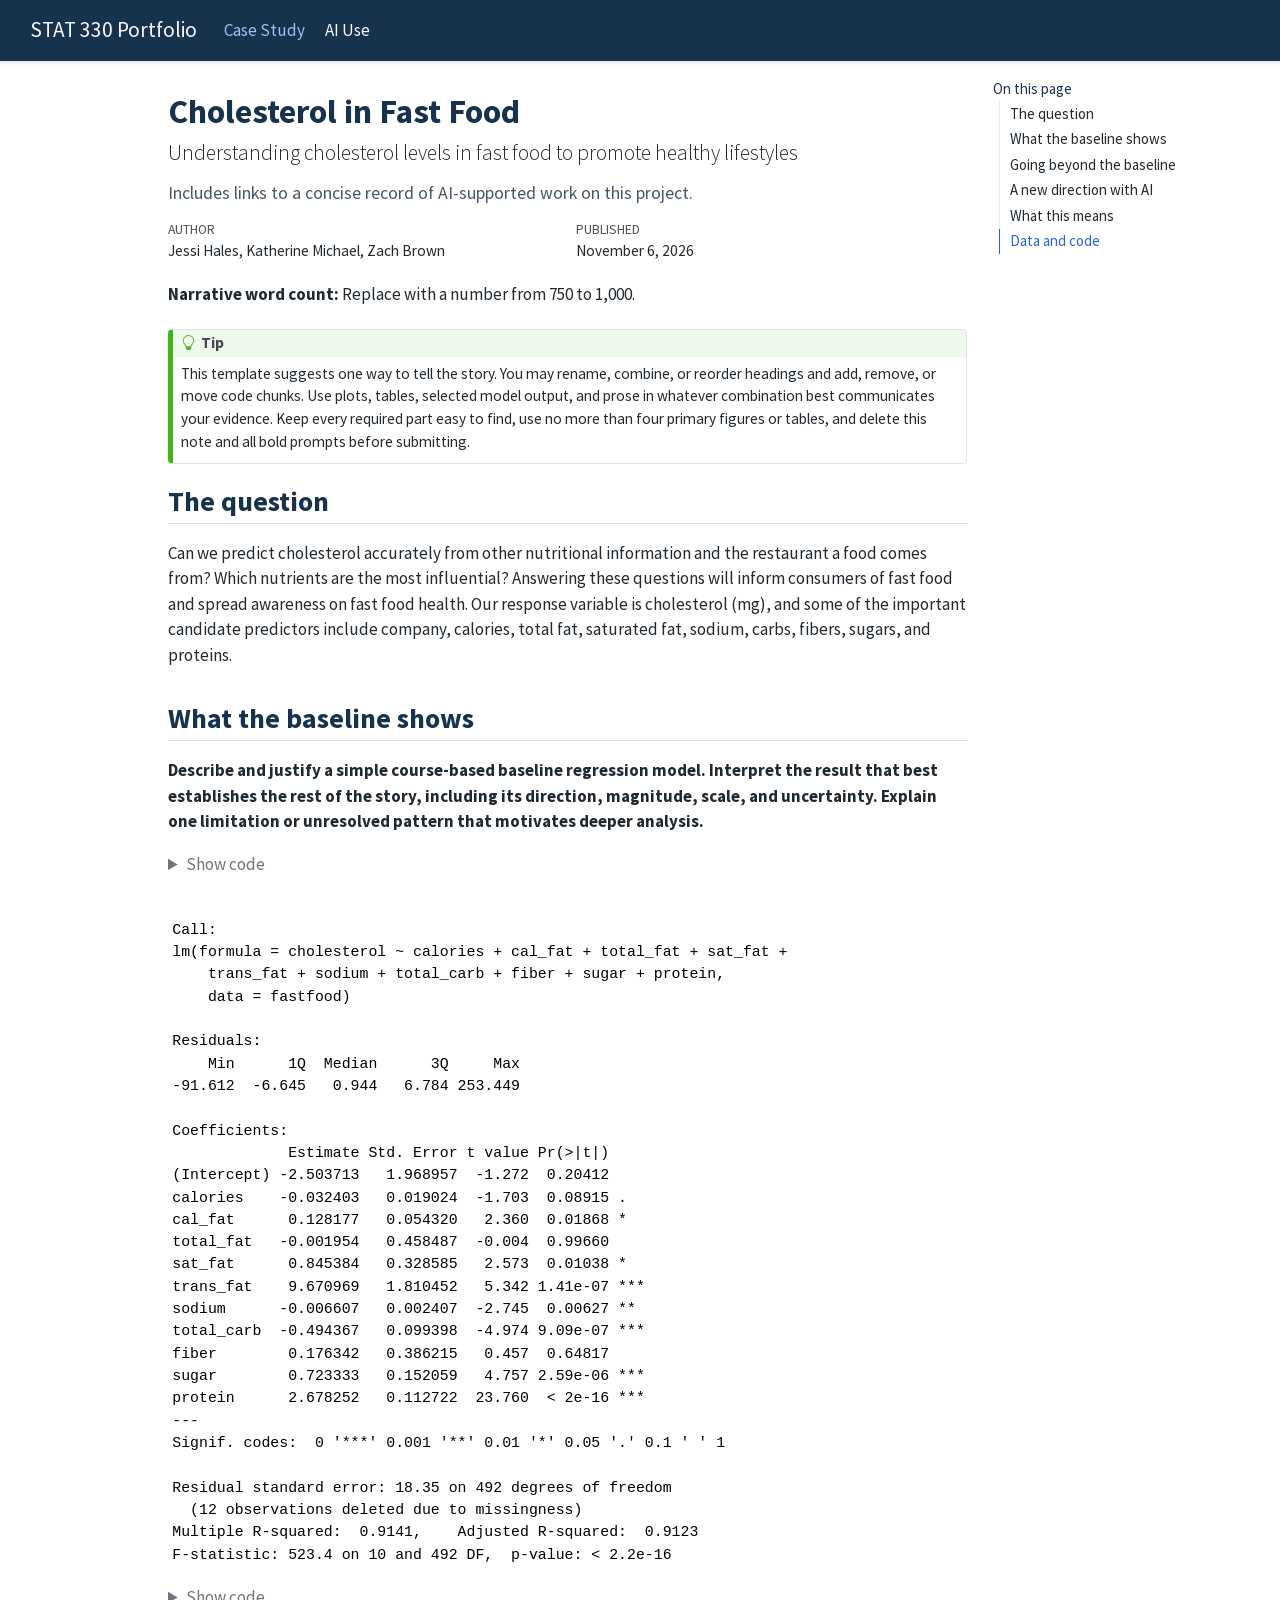
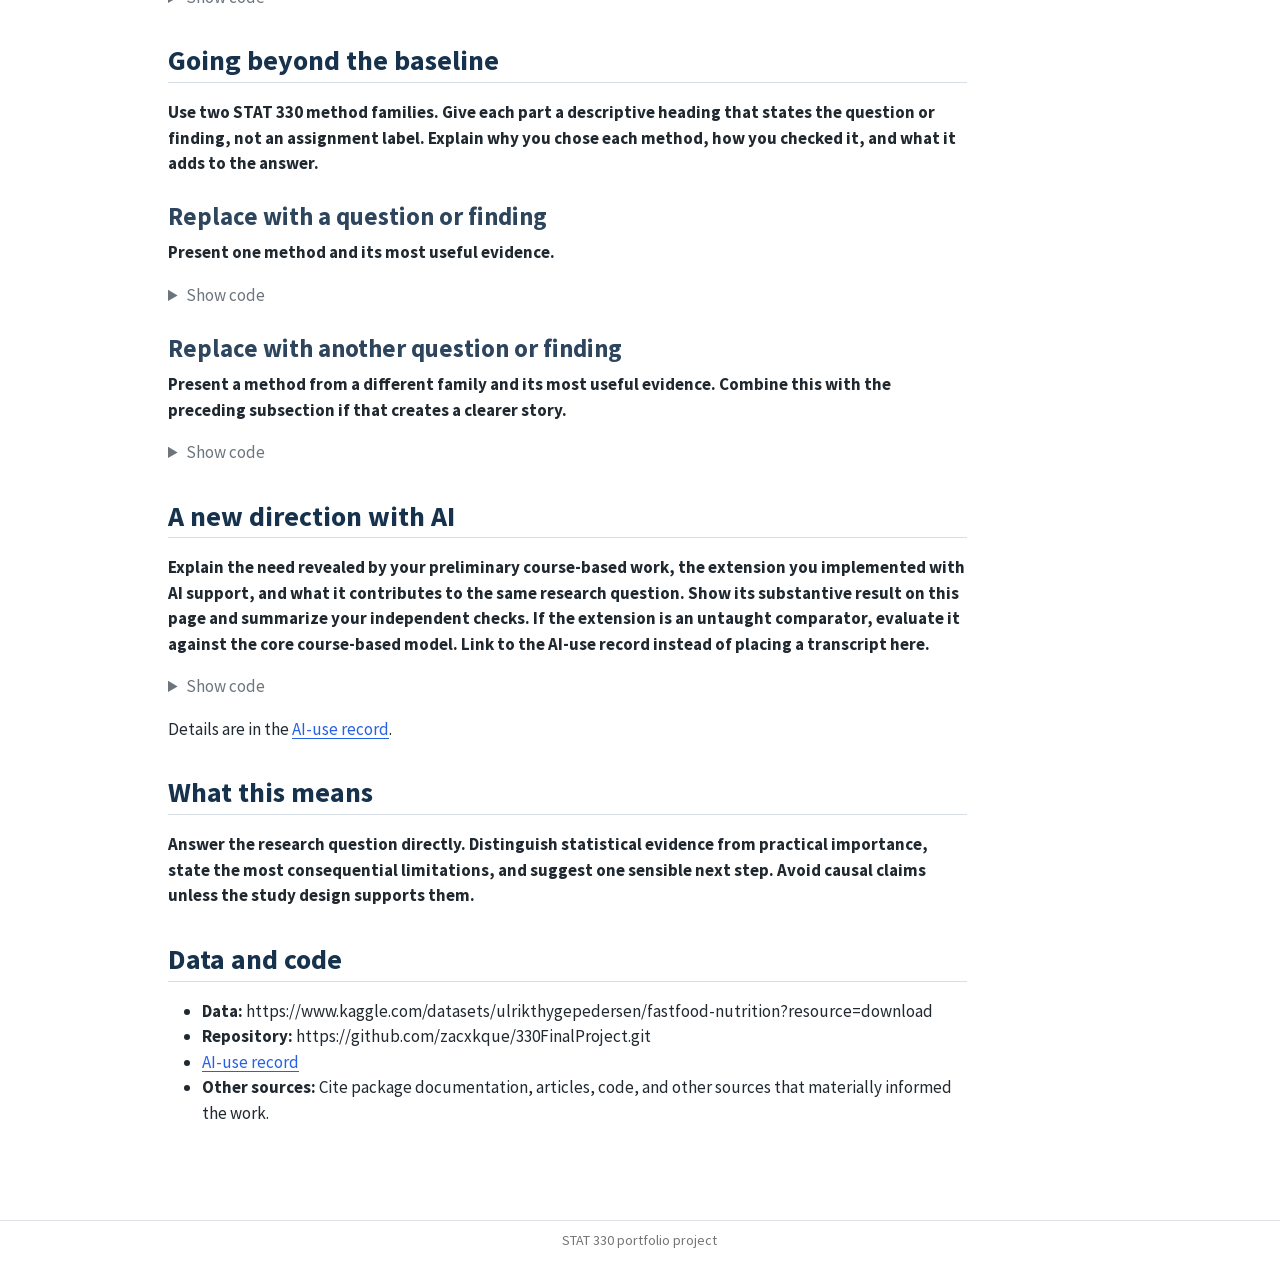
